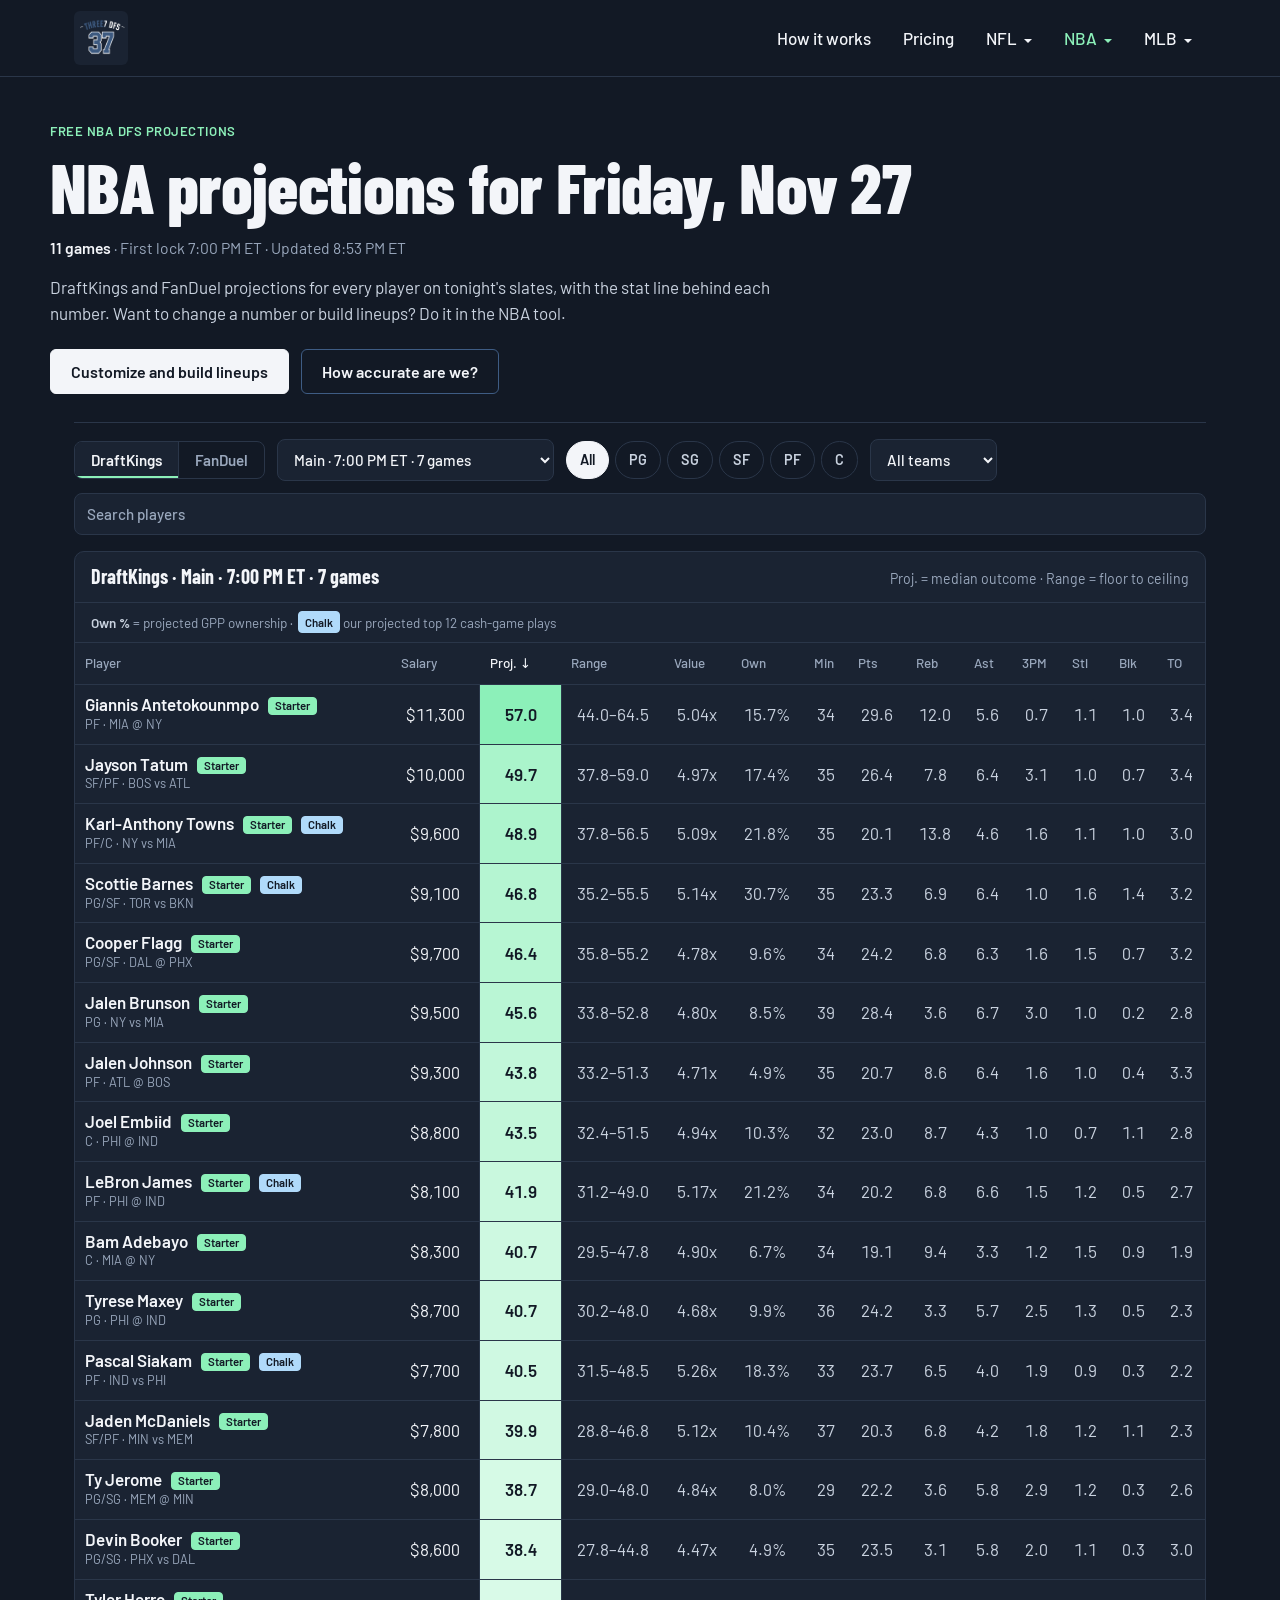
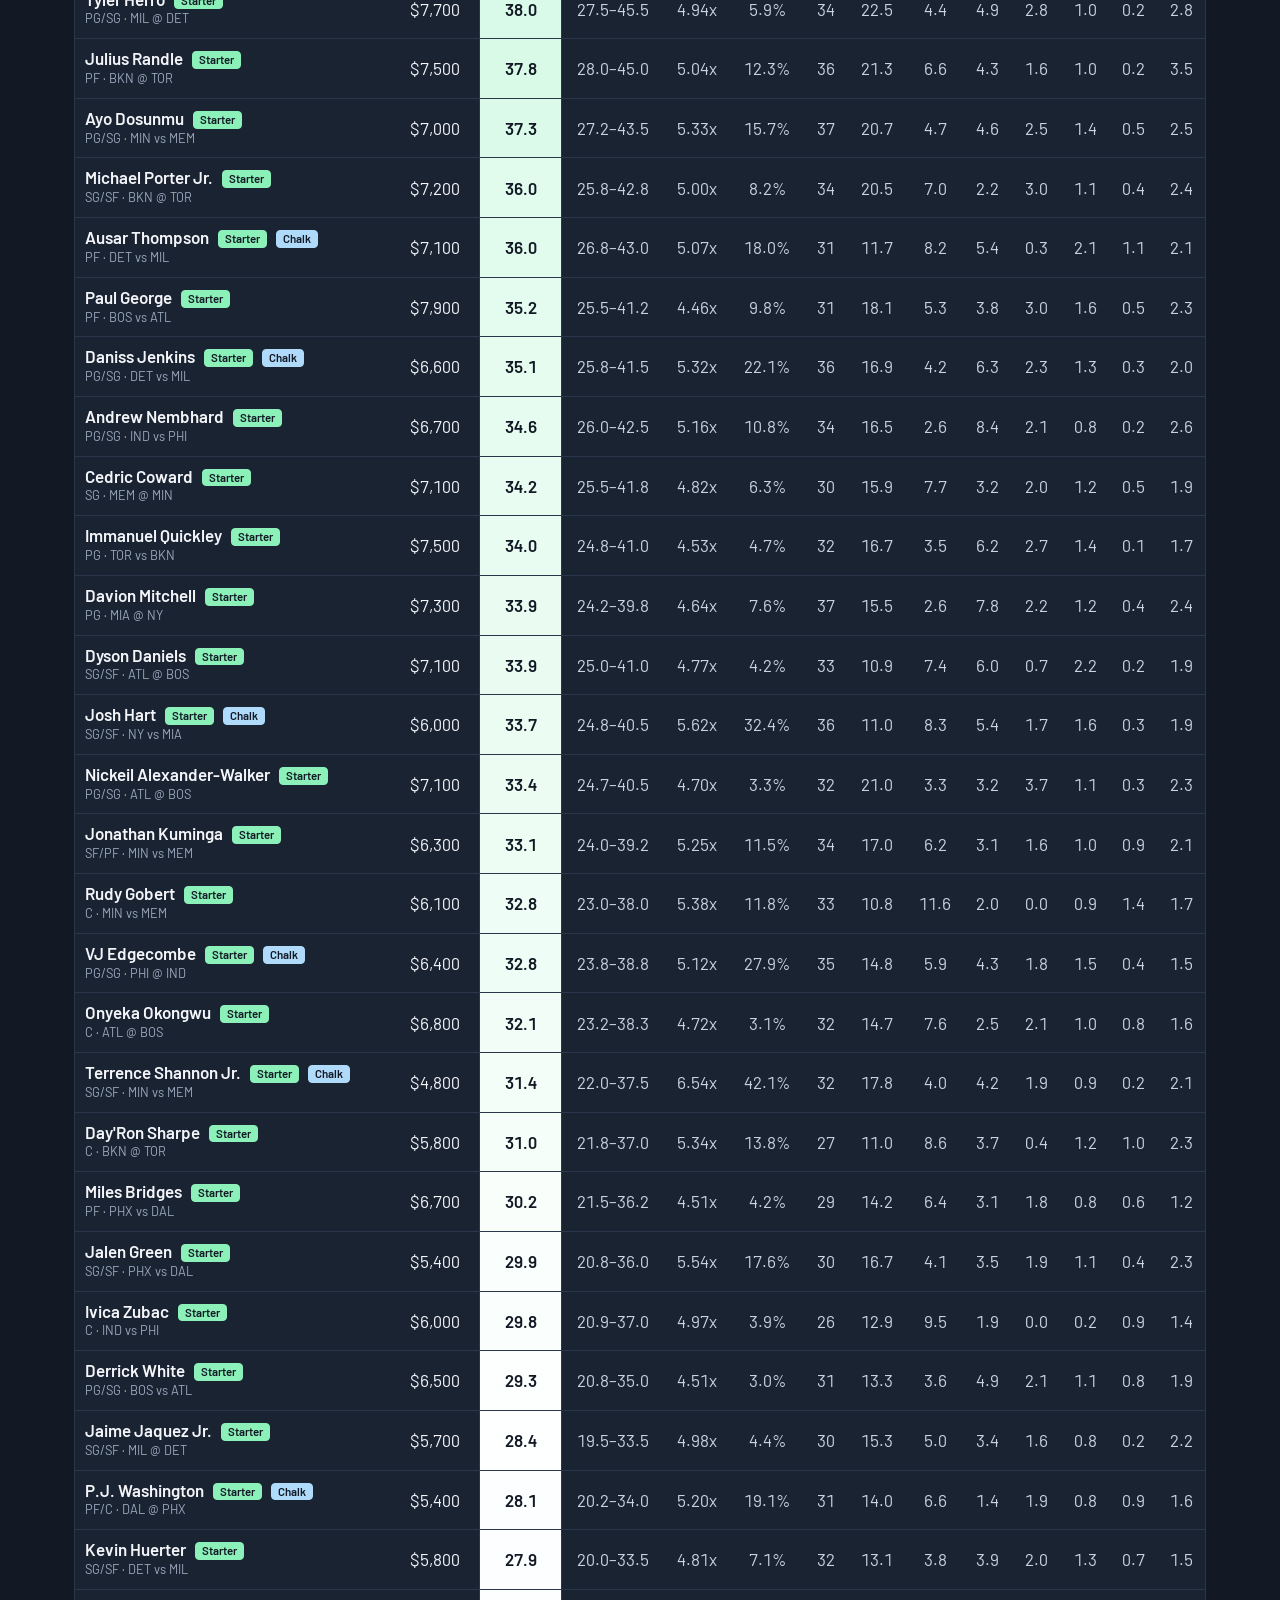
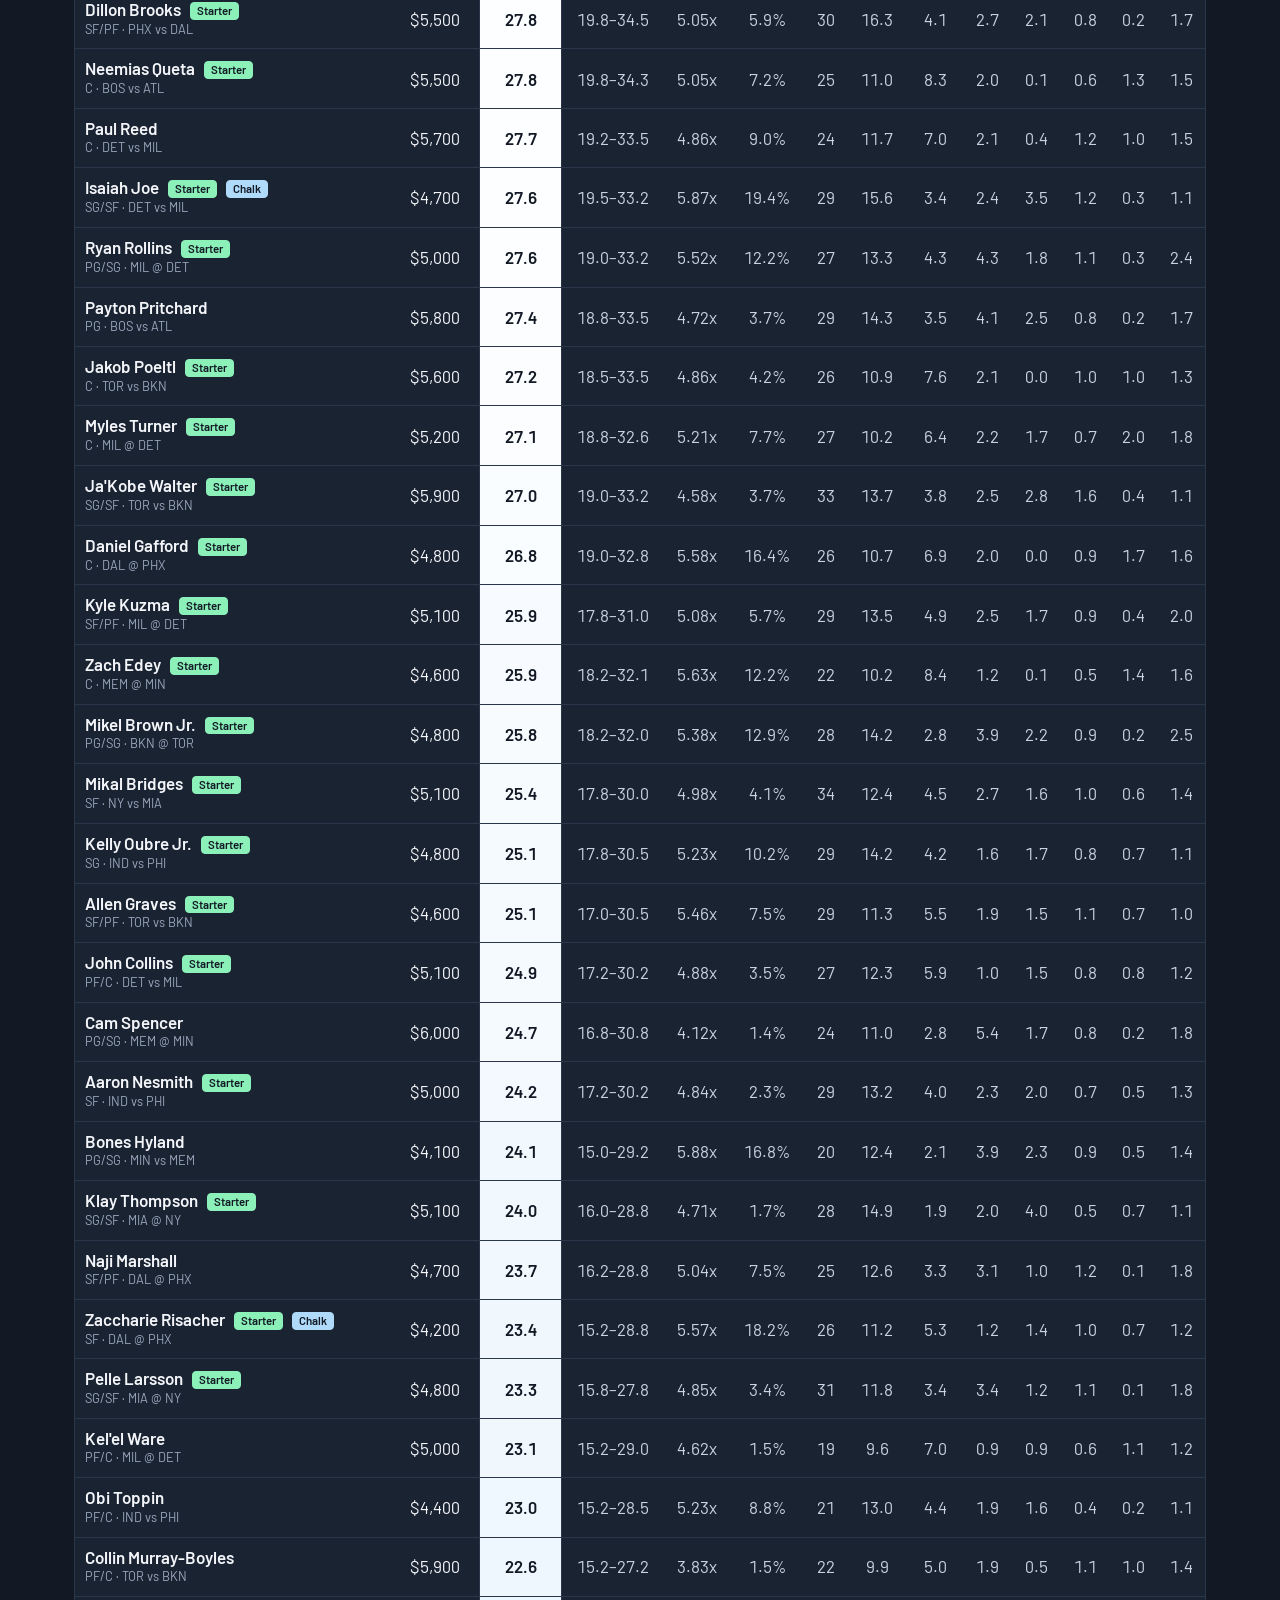
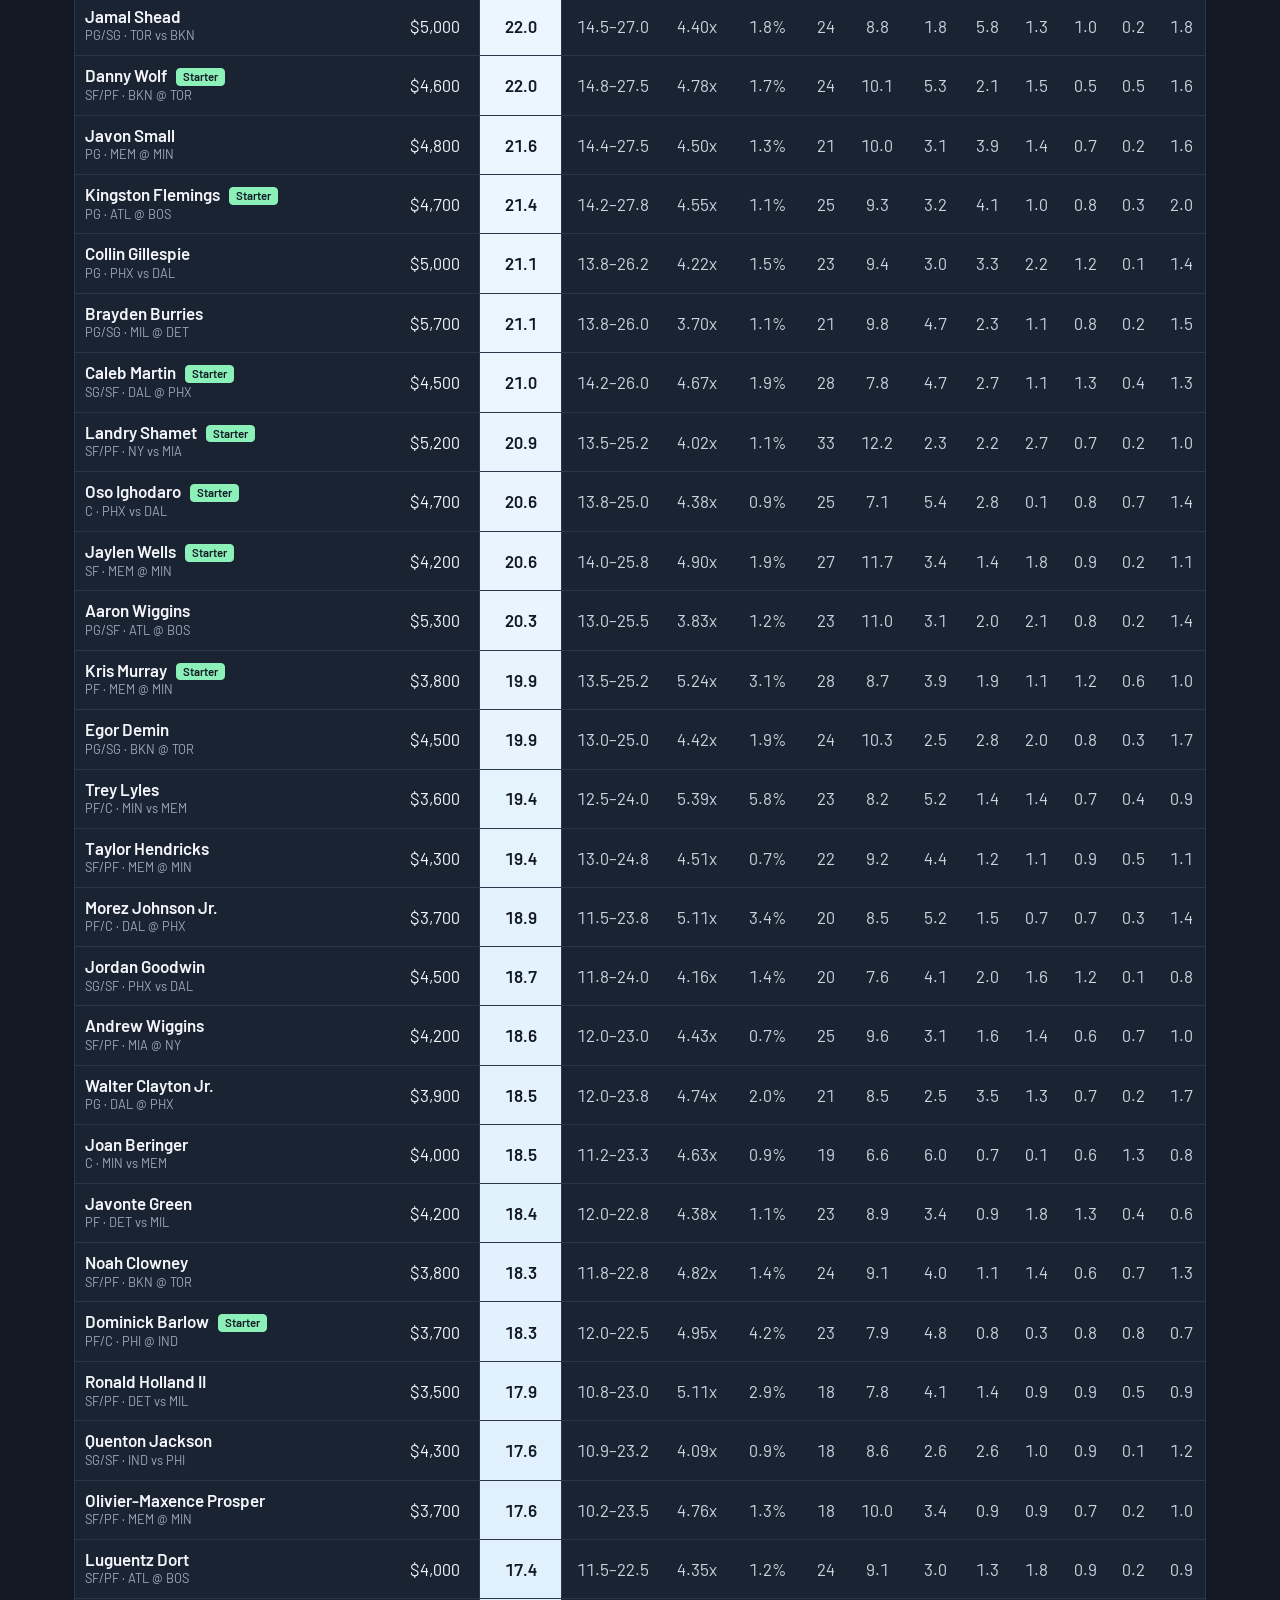
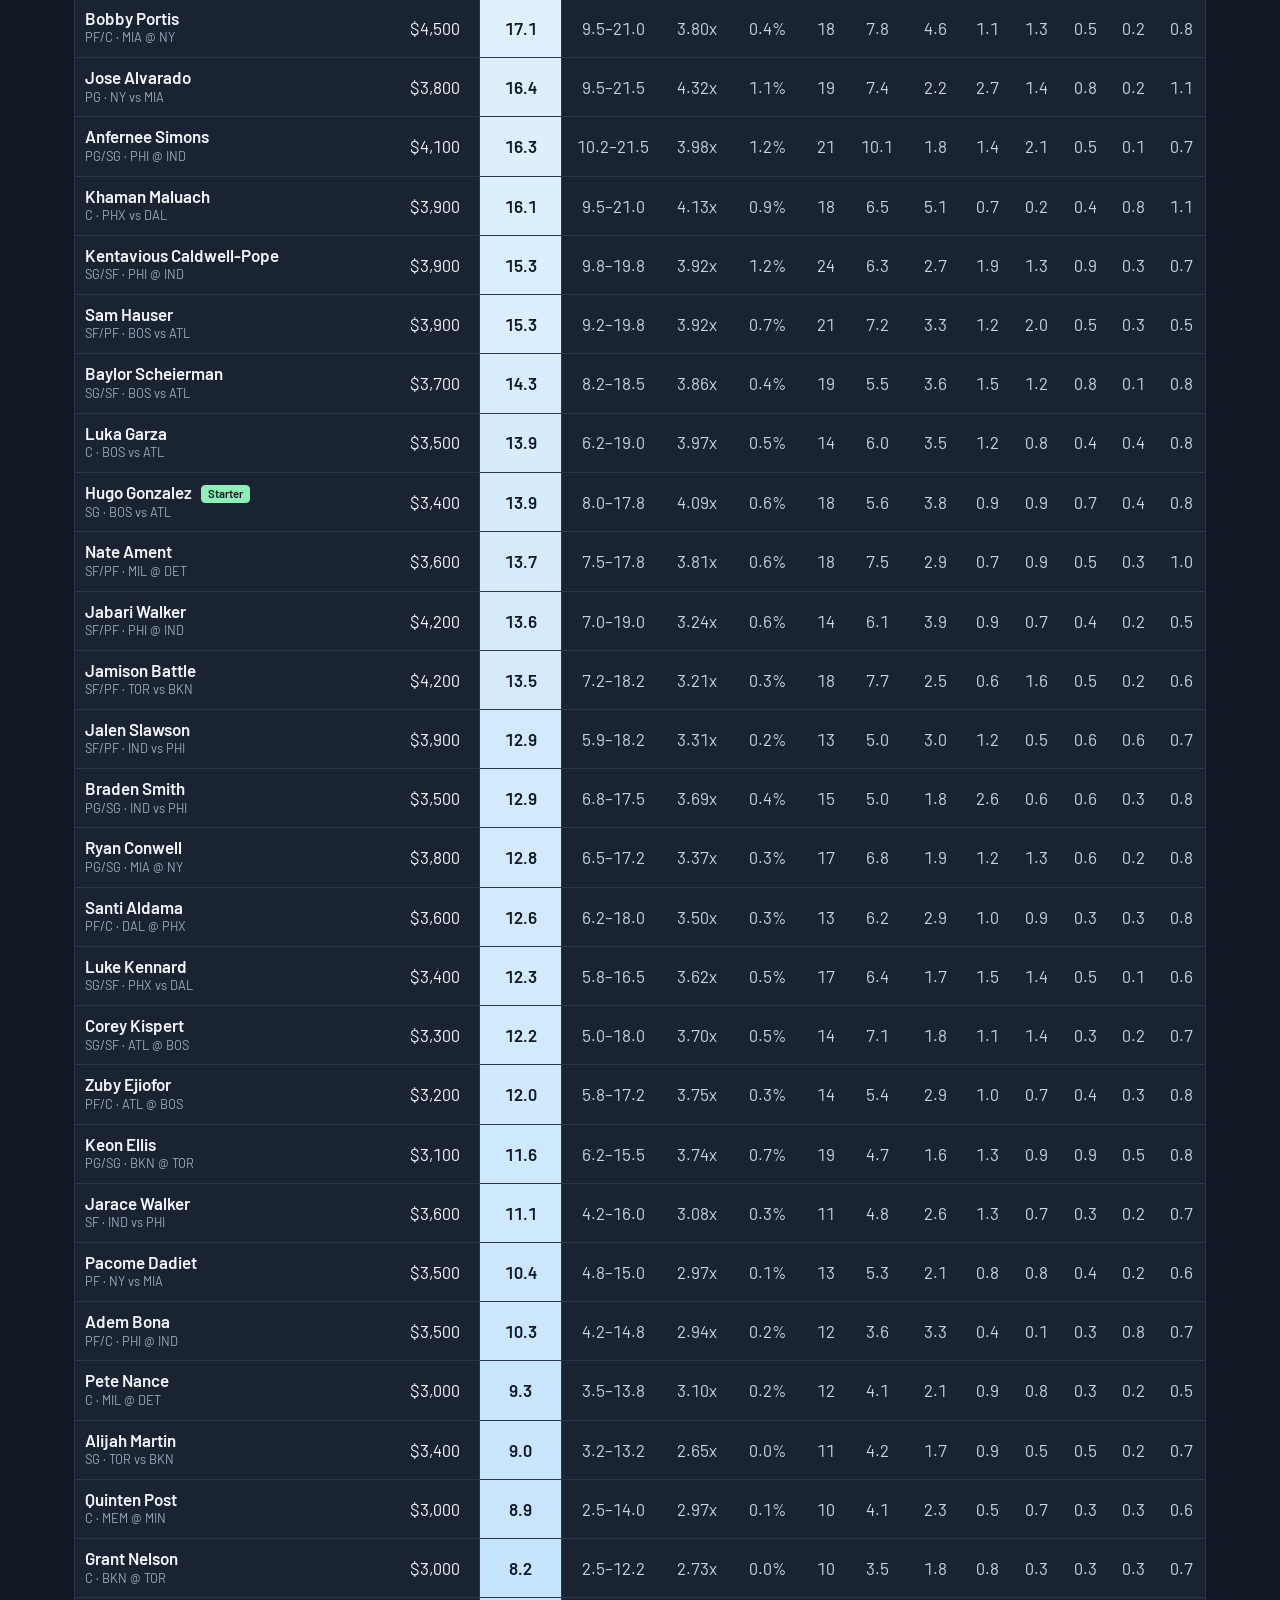
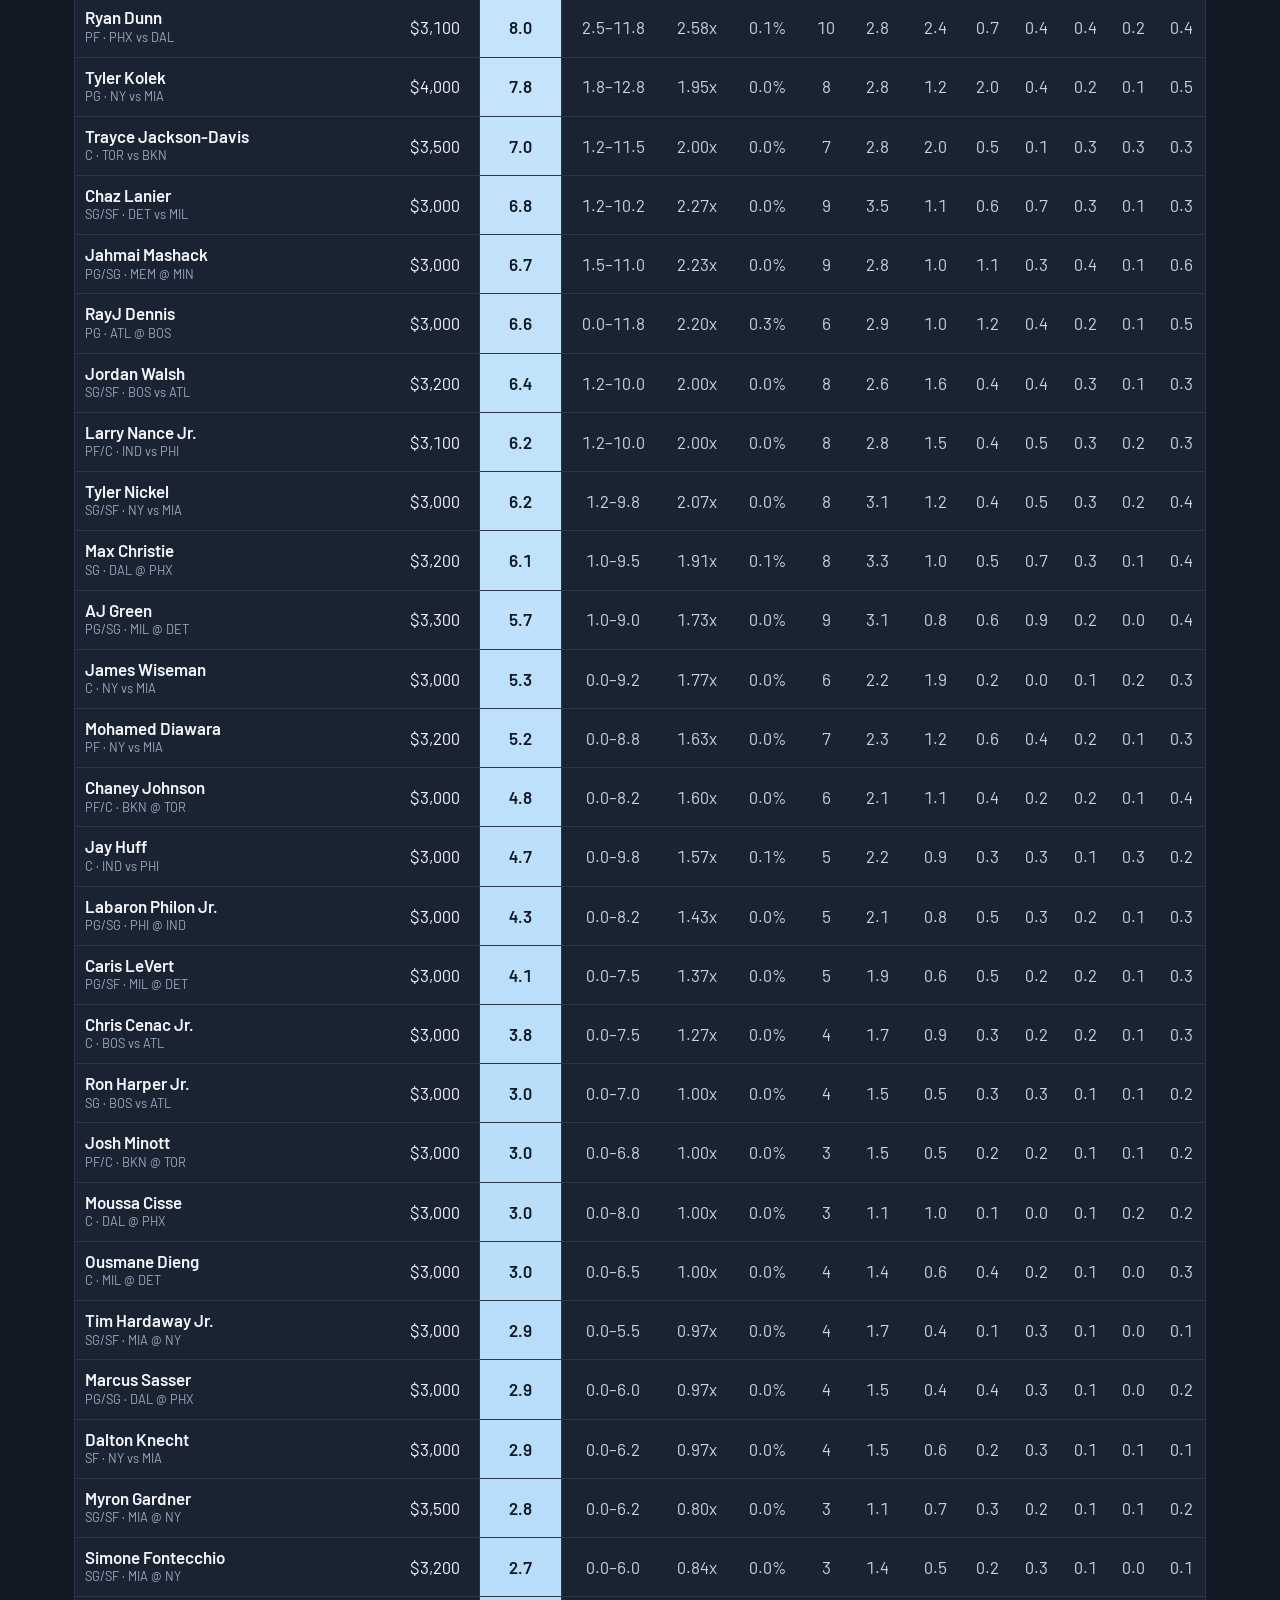
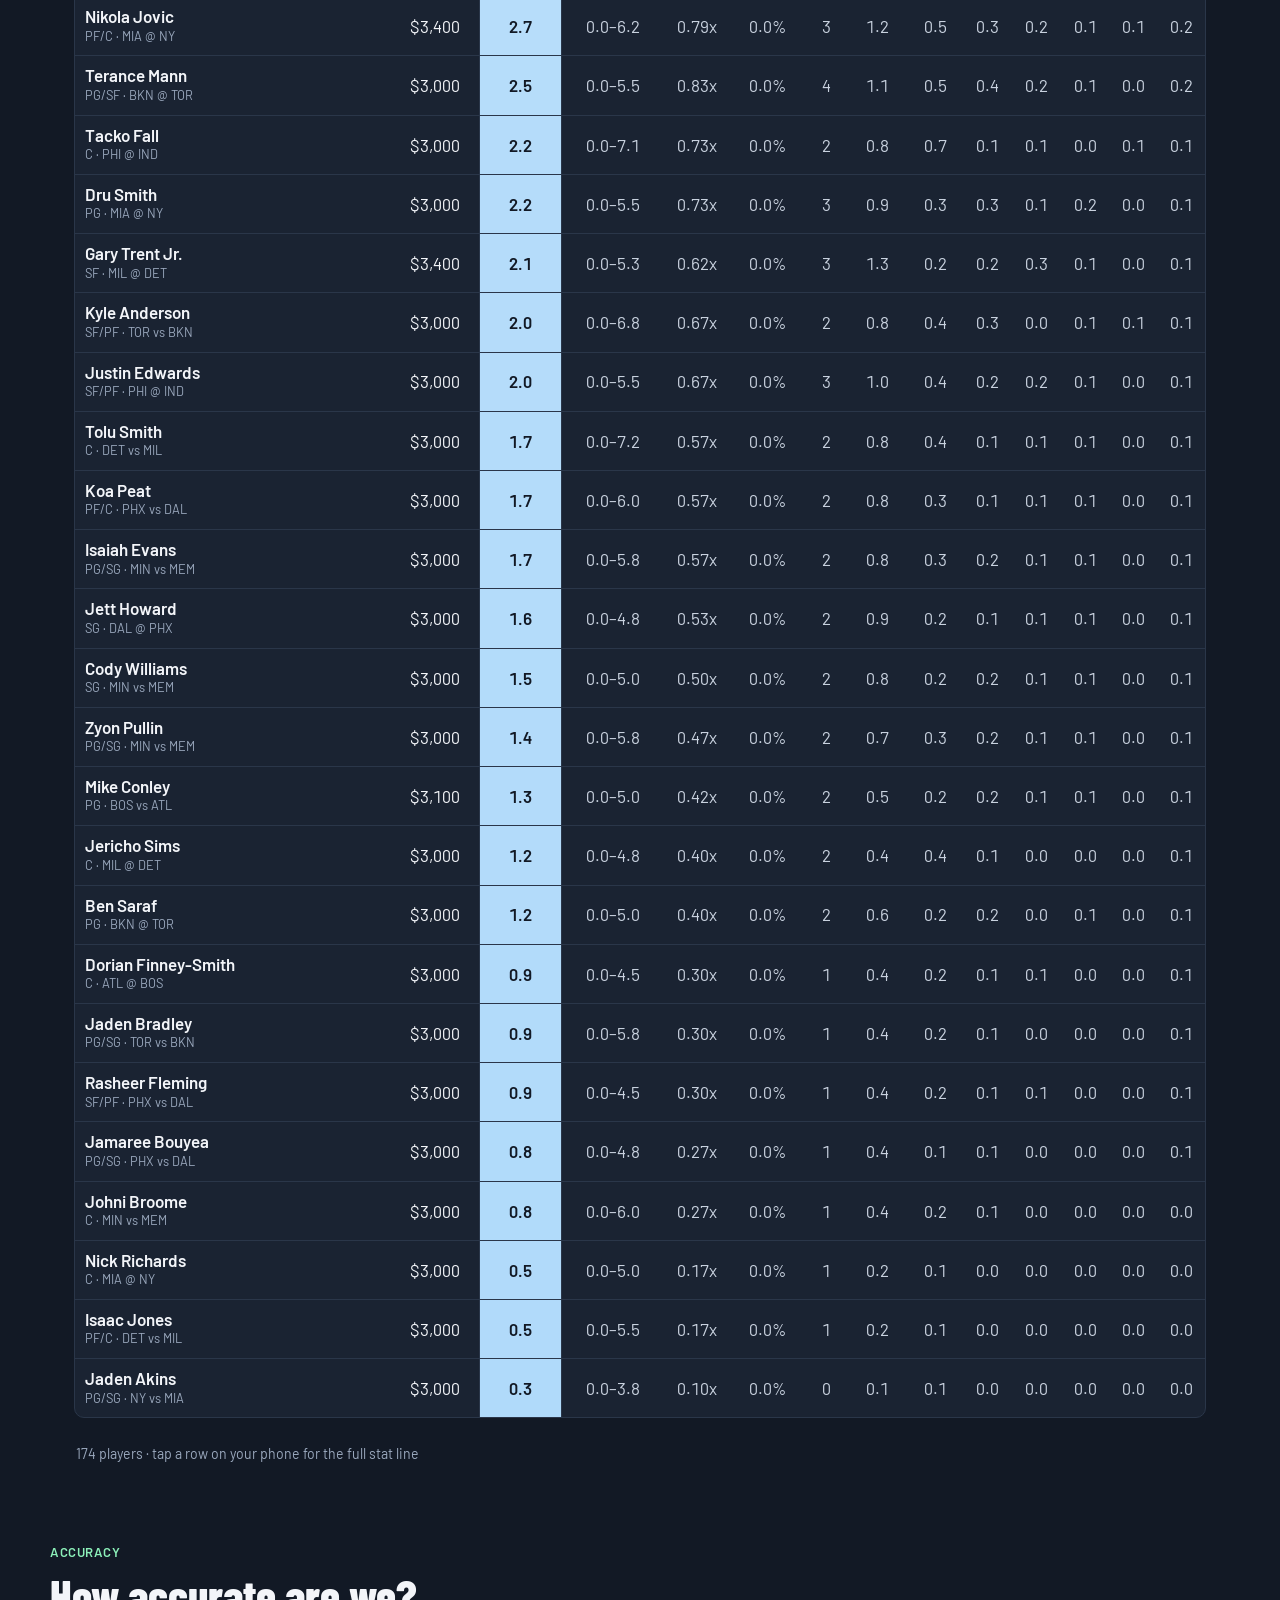
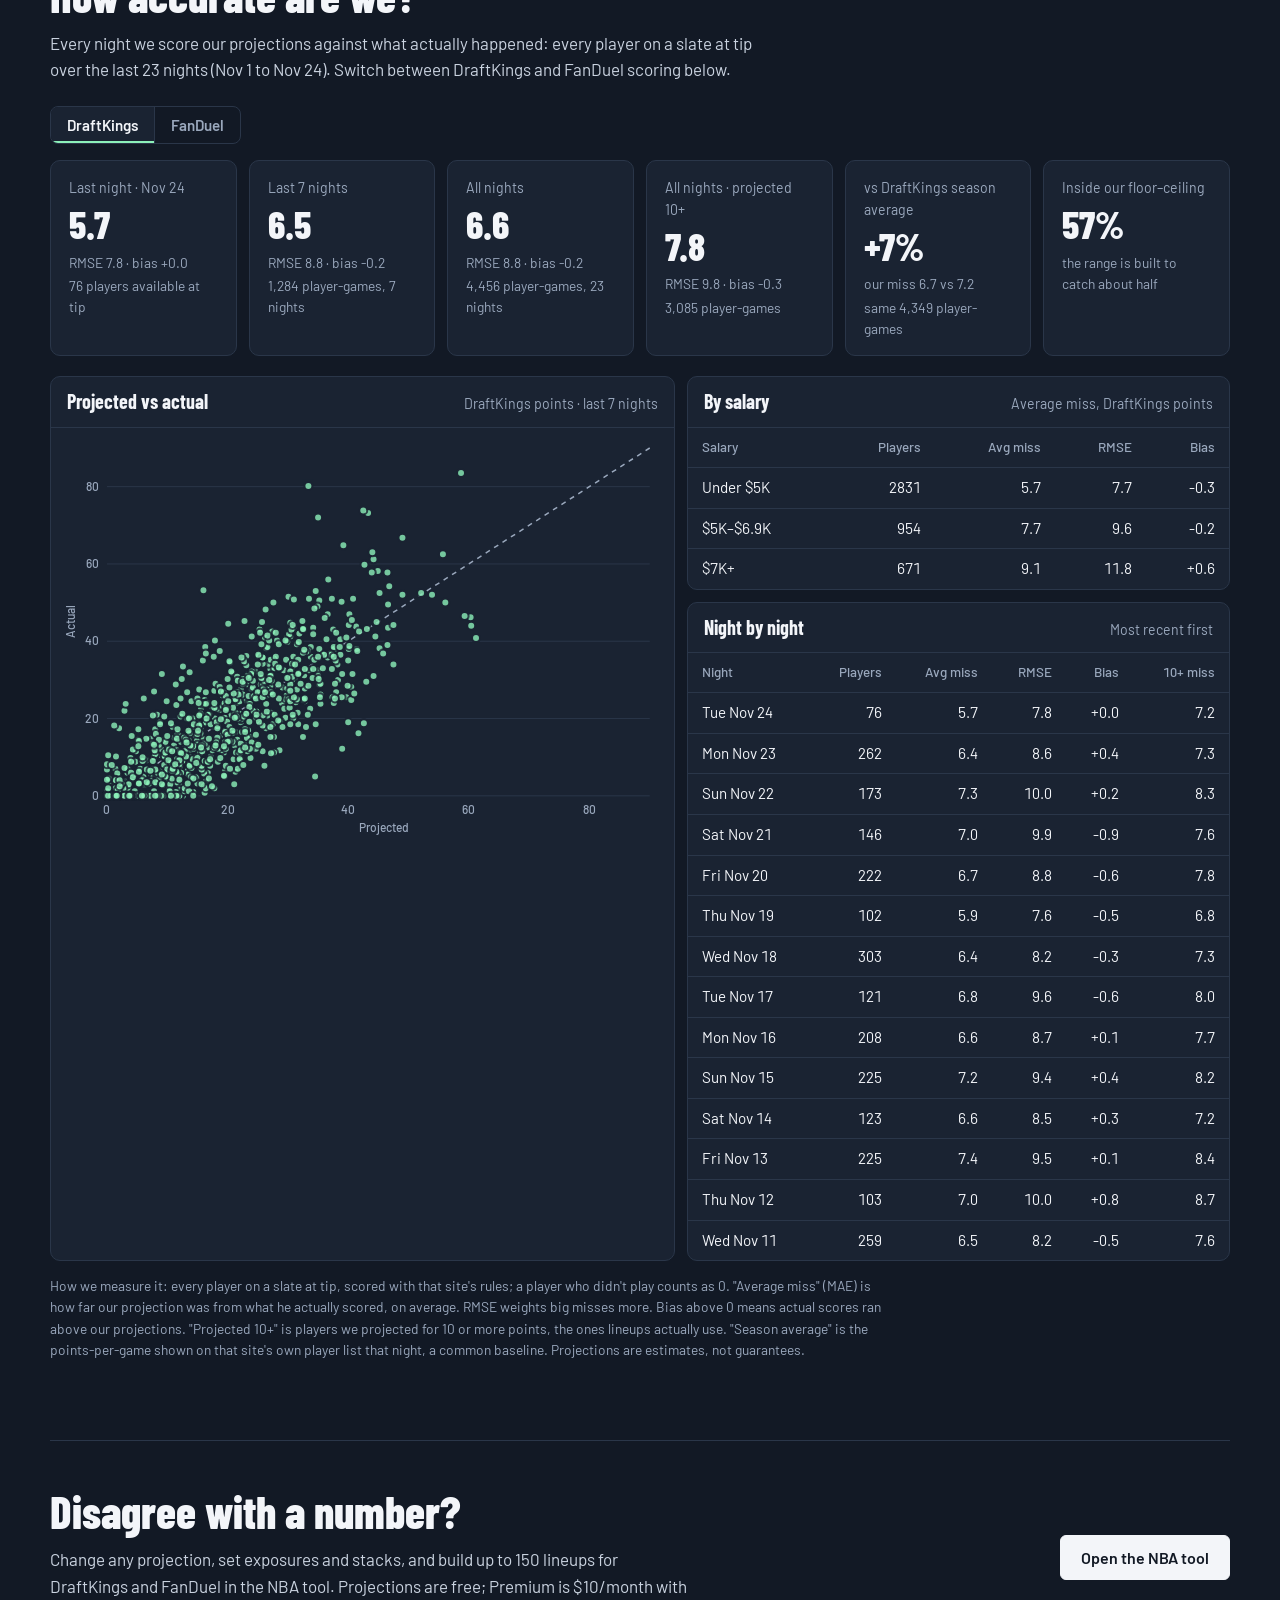
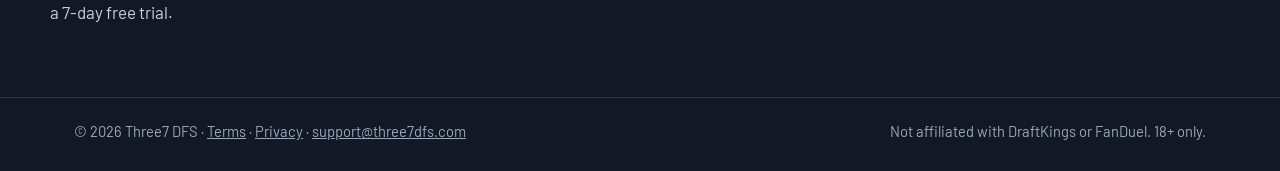
==== nba/index.html @ b8f92022 "Update NBA projections page" ====
<!doctype html>
<html lang="en">
<head>
<meta charset="utf-8">
<meta name="viewport" content="width=device-width, initial-scale=1">
<title>NBA DFS Projections for Friday Nov 27 | DraftKings &amp; FanDuel | Three7 DFS</title>
<meta name="description" content="Free NBA DFS projections for Friday, Nov 27: DraftKings and FanDuel fantasy points, salaries, value and full stat lines for every player, plus our tracked accuracy.">
<link rel="canonical" href="https://three7dfs.com/nba/">
<meta property="og:type" content="website">
<meta property="og:url" content="https://three7dfs.com/nba/">
<meta property="og:title" content="NBA DFS Projections for Friday Nov 27 | DraftKings &amp; FanDuel | Three7 DFS">
<meta property="og:description" content="Free NBA DFS projections for Friday, Nov 27: DraftKings and FanDuel fantasy points, salaries, value and full stat lines for every player, plus our tracked accuracy.">
<meta property="og:image" content="https://three7dfs.com/logo.png">
<meta name="twitter:card" content="summary">
<link rel="icon" href="/favicon.png">
<style>
@font-face { font-family: "Barlow"; font-weight: 400; font-display: swap; src: url("/barlow-latin-400-normal.woff2") format("woff2"); }
@font-face { font-family: "Barlow"; font-weight: 500; font-display: swap; src: url("/barlow-latin-500-normal.woff2") format("woff2"); }
@font-face { font-family: "Barlow"; font-weight: 600; font-display: swap; src: url("/barlow-latin-600-normal.woff2") format("woff2"); }
@font-face { font-family: "Barlow Condensed"; font-weight: 700; font-display: swap; src: url("/barlow-condensed-latin-700-normal.woff2") format("woff2"); }
@font-face { font-family: "Barlow Condensed"; font-weight: 800; font-display: swap; src: url("/barlow-condensed-latin-800-normal.woff2") format("woff2"); }

/* Same palette as the site (styles.scss) */
:root {
  --field: #121925; --navy: #1A2332; --steel: #3E5C84; --line: #2A3649;
  --chalk: #F3F5F9; --soft: #C9D2DF; --muted: #9AA8BD; --sky: #B0DAFA; --mint: #8CF0B9;
  --warn: #F5C46B; --out: #F28B82;
  --wrap: 1180px;
}
* { box-sizing: border-box; }
html { -webkit-text-size-adjust: 100%; }
body {
  margin: 0; background: var(--field); color: var(--chalk);
  font-family: "Barlow", system-ui, -apple-system, "Segoe UI", sans-serif;
  font-size: 17px; line-height: 1.55;
}
a { color: var(--sky); }
a:focus-visible, button:focus-visible, select:focus-visible, input:focus-visible, th button:focus-visible {
  outline: 2px solid var(--mint); outline-offset: 2px;
}
h1, h2, h3 { font-family: "Barlow Condensed", "Barlow", sans-serif; font-weight: 800; line-height: 1; margin: 0; }
.wrap { max-width: var(--wrap); margin: 0 auto; padding: 0 24px; }
.num { font-variant-numeric: tabular-nums; }
.sr { position: absolute; width: 1px; height: 1px; overflow: hidden; clip: rect(0 0 0 0); white-space: nowrap; }

/* ---------- Navbar ---------- */
.nav { border-bottom: 1px solid var(--line); }
.nav .wrap { display: flex; align-items: center; justify-content: space-between; min-height: 76px; gap: 16px; }
.nav-logo img { display: block; max-height: 54px; border-radius: 6px; }
.nav-links { display: flex; gap: 4px; list-style: none; margin: 0; padding: 0; }
.nav-links a { display: block; padding: 8px 14px; color: var(--chalk); text-decoration: none; font-weight: 500; }
.nav-links a:hover, .nav-links a[aria-current="page"] { color: var(--mint); }
.nav-menu { display: none; }
/* by-sport dropdowns */
.dd { position: relative; }
.dd summary { list-style: none; cursor: pointer; padding: 8px 14px; font-weight: 500; color: var(--chalk); }
.dd summary::-webkit-details-marker { display: none; }
.dd summary::after { content: ""; display: inline-block; margin-left: 7px; border: 4px solid transparent; border-top-color: currentColor; transform: translateY(2px); }
.dd summary:hover, .dd summary.on, .dd[open] summary { color: var(--mint); }
.dd ul { position: absolute; right: 0; top: 100%; list-style: none; margin: 6px 0 0; padding: 6px; min-width: 190px; background: var(--navy); border: 1px solid var(--line); border-radius: 8px; z-index: 6; }
.dd ul a { display: block; padding: 8px 12px; border-radius: 6px; }
.dd ul a:hover { background: var(--field); }
.nav-menu .grp { color: var(--muted); font-size: .78rem; font-weight: 600; letter-spacing: .05em; text-transform: uppercase; padding: 10px 14px 2px; }
.nav-menu summary { list-style: none; cursor: pointer; padding: 8px 12px; border: 1px solid var(--line); border-radius: 6px; font-weight: 500; }
.nav-menu summary::-webkit-details-marker { display: none; }

/* ---------- Page head ---------- */
.head { padding: 44px 0 28px; }
.eyebrow { color: var(--mint); font-weight: 600; letter-spacing: .04em; text-transform: uppercase; font-size: .82rem; margin: 0 0 10px; }
.head h1 { font-size: clamp(2.6rem, 6vw, 4.4rem); letter-spacing: -.01em; }
.head-meta { color: var(--muted); margin: 14px 0 0; font-size: .98rem; }
.head-meta strong { color: var(--chalk); font-weight: 600; }
.head-lede { color: var(--soft); max-width: 46rem; margin: 14px 0 22px; }
.actions { display: flex; flex-wrap: wrap; gap: 12px; }
.btn { display: inline-block; font: 600 1rem "Barlow", sans-serif; padding: 12px 20px; border-radius: 6px; text-decoration: none; cursor: pointer; }
.btn-solid { background: var(--chalk); color: var(--field); border: 1px solid var(--chalk); }
.btn-solid:hover { background: var(--mint); border-color: var(--mint); }
.btn-line { background: transparent; color: var(--chalk); border: 1px solid var(--steel); }
.btn-line:hover { border-color: var(--chalk); }

/* ---------- Toolbar ---------- */
.tools { display: flex; flex-wrap: wrap; gap: 12px; align-items: center; padding: 16px 0; border-top: 1px solid var(--line); }
.seg { display: inline-flex; border: 1px solid var(--line); border-radius: 8px; overflow: hidden; }
.seg button { font: 600 .95rem "Barlow", sans-serif; color: var(--muted); background: transparent; border: 0; padding: 9px 16px; cursor: pointer; }
.seg button + button { border-left: 1px solid var(--line); }
.seg button[aria-pressed="true"] { background: var(--navy); color: var(--chalk); box-shadow: inset 0 -2px 0 var(--mint); }
.ctl { font: 500 .95rem "Barlow", sans-serif; color: var(--chalk); background: var(--navy); border: 1px solid var(--line); border-radius: 8px; padding: 9px 12px; min-height: 42px; }
select.ctl { padding-right: 30px; max-width: 100%; }
.search { flex: 1 1 200px; min-width: 160px; }
.search::placeholder { color: var(--muted); }
.pos { display: inline-flex; flex-wrap: wrap; gap: 6px; }
.pos button { font: 600 .9rem "Barlow", sans-serif; color: var(--soft); background: transparent; border: 1px solid var(--line); border-radius: 999px; padding: 7px 13px; cursor: pointer; min-height: 38px; }
.pos button[aria-pressed="true"] { color: var(--field); background: var(--chalk); border-color: var(--chalk); }

/* ---------- Table ---------- */
.card { background: var(--navy); border: 1px solid var(--line); border-radius: 10px; overflow: hidden; }
.card-bar { display: flex; justify-content: space-between; align-items: baseline; gap: 12px; padding: 12px 16px; border-bottom: 1px solid var(--line); }
.card-title { font: 700 1.25rem "Barlow Condensed", sans-serif; }
.card-note { color: var(--muted); font-size: .88rem; }
.scroll { overflow-x: auto; }
table.proj { width: 100%; border-collapse: collapse; font-variant-numeric: tabular-nums; }
table.proj th { font-weight: 500; font-size: .84rem; color: var(--muted); padding: 0; border-bottom: 1px solid var(--line); text-align: center; white-space: nowrap; position: sticky; top: 0; background: var(--navy); z-index: 1; }
table.proj th button { all: unset; display: block; padding: 10px 10px; cursor: pointer; }
table.proj th button:hover { color: var(--chalk); }
table.proj th[aria-sort] button { color: var(--chalk); }
table.proj th[aria-sort="descending"] button::after { content: " \2193"; }
table.proj th[aria-sort="ascending"] button::after { content: " \2191"; }
table.proj td { text-align: center; padding: 9px 10px; border-bottom: 1px solid var(--line); vertical-align: middle; white-space: nowrap; }
table.proj tbody tr:last-child td { border-bottom: 0; }
table.proj .l { text-align: left; }
table.proj th.l button { text-align: left; }
.pn { display: block; font-weight: 600; line-height: 1.2; }
.pm { display: block; font-size: .8rem; color: var(--muted); }
.badge { display: inline-block; font-size: .72rem; font-weight: 600; padding: 1px 6px; border-radius: 4px; margin-left: 6px; vertical-align: 1px; }
.b-out { color: var(--field); background: var(--out); }
.b-q { color: var(--field); background: var(--warn); }
.b-st { color: var(--soft); border: 1px solid var(--line); }
.b-st.cf { color: var(--field); background: var(--mint); border-color: var(--mint); }
/* [OWNERSHIP] projected GPP ownership column + cash-game tier tags (DraftKings Classic only) */
.b-chalk { color: var(--field); background: var(--sky); border: 1px solid var(--sky); }
td.own { color: var(--soft); font-variant-numeric: tabular-nums; }
table.proj.no-own .ownc { display: none; }
.own-note { color: var(--muted); }
.own-legend { margin: 0; padding: 8px 16px; border-bottom: 1px solid var(--line); color: var(--muted); font-size: .84rem; line-height: 1.6; }
.own-legend b { color: var(--soft); font-weight: 600; }
.own-legend .badge { margin-left: 2px; }
@media (max-width: 560px) {
  table.proj:not(.pool):not(.no-own) td, table.proj:not(.pool):not(.no-own) th button { padding-left: 4px; padding-right: 4px; }
  table.proj:not(.pool):not(.no-own) td.pj { min-width: 3.3rem; }
  table.proj:not(.pool):not(.no-own) td.l { min-width: 6.6rem; white-space: normal; }
  table.proj:not(.pool):not(.no-own) .pn { font-size: .95rem; }
}
@media (max-width: 380px) {           /* small phones: Own takes Value's spot (Value is in the tap-to-open line) */
  table.proj:not(.pool):not(.no-own) td.vl, table.proj:not(.pool):not(.no-own) th[data-k="v"] { display: none; }
  table.proj:not(.pool):not(.no-own) td.l { min-width: 0; }
  table.proj:not(.pool):not(.no-own) td { font-size: .92rem; }
}
td.pj { font-weight: 600; color: var(--field); border-left: 1px solid var(--line); border-right: 1px solid var(--line); min-width: 4.6rem; }
td.rg { color: var(--soft); }
td.vl { color: var(--soft); }
td.st { color: var(--soft); }
.pline { display: none; }
.empty { padding: 28px 16px; text-align: center; color: var(--muted); }
.count { color: var(--muted); font-size: .88rem; padding: 10px 2px 0; }

/* ---------- Accuracy ---------- */
.acc { padding: 64px 0 24px; }
.acc h2, .cta h2 { font-size: clamp(2rem, 4.5vw, 2.8rem); margin-bottom: 12px; }
.acc-lede { color: var(--soft); max-width: 46rem; margin: 0 0 24px; }
.tiles { display: grid; grid-template-columns: repeat(auto-fit, minmax(175px, 1fr)); gap: 12px; margin-bottom: 20px; }
.acc-seg { margin: 0 0 16px; }
.acc-site[hidden], .acc-seg[hidden] { display: none; }
.tile-s + .tile-s { margin-top: 2px; }
.mini td.l { white-space: nowrap; }
.tile { background: var(--navy); border: 1px solid var(--line); border-radius: 10px; padding: 16px 18px; }
.tile-k { color: var(--muted); font-size: .88rem; margin: 0 0 6px; }
.tile-v { font: 800 2.4rem "Barlow Condensed", sans-serif; line-height: 1; margin: 0; }
.tile-s { color: var(--muted); font-size: .86rem; margin: 8px 0 0; }
.acc-grid { display: grid; grid-template-columns: minmax(0, 1.15fr) minmax(0, 1fr); gap: 12px; }
.stack { display: flex; flex-direction: column; gap: 12px; min-width: 0; }
.chart { position: relative; padding: 8px 12px 12px; }
.chart svg { display: block; width: 100%; height: auto; overflow: visible; }
.chart .ax text { fill: var(--muted); font: 500 12px "Barlow", sans-serif; }
.chart .grid line { stroke: var(--line); stroke-width: 1; }
.chart .diag { stroke: var(--muted); stroke-width: 1.5; stroke-dasharray: 5 5; }
.chart .dot { fill: var(--mint); stroke: var(--navy); stroke-width: 2; opacity: .8; }
.chart .dot.on { opacity: 1; stroke: var(--chalk); }
.tip { position: absolute; pointer-events: none; background: var(--field); border: 1px solid var(--line); border-radius: 6px; padding: 7px 10px; font-size: .85rem; white-space: nowrap; display: none; z-index: 2; }
.tip strong { display: block; font-weight: 600; }
.tip span { color: var(--muted); }
table.mini { width: 100%; border-collapse: collapse; font-variant-numeric: tabular-nums; font-size: .95rem; }
table.mini th { color: var(--muted); font-weight: 500; font-size: .84rem; text-align: right; padding: 9px 14px; border-bottom: 1px solid var(--line); }
table.mini td { text-align: right; padding: 8px 14px; border-bottom: 1px solid var(--line); }
table.mini tr:last-child td { border-bottom: 0; }
table.mini .l { text-align: left; }
.better { color: var(--mint); }
.fine { color: var(--muted); font-size: .86rem; margin: 14px 0 0; max-width: 52rem; }

/* ---------- CTA + footer ---------- */
.cta { padding: 56px 0 72px; }
.cta-box { border-top: 1px solid var(--line); padding-top: 48px; display: flex; flex-wrap: wrap; gap: 24px; align-items: center; justify-content: space-between; }
.cta p { color: var(--soft); margin: 0; max-width: 40rem; }
footer { border-top: 1px solid var(--line); color: var(--muted); font-size: .92rem; }
footer .wrap { display: flex; flex-wrap: wrap; justify-content: space-between; gap: 8px 24px; padding-top: 22px; padding-bottom: 28px; }
footer a { color: var(--muted); }

/* ---------- Phones ---------- */
@media (max-width: 900px) {
  .tiles { grid-template-columns: repeat(2, minmax(0, 1fr)); }
  .acc-grid { grid-template-columns: minmax(0, 1fr); }
}
@media (max-width: 760px) {
  body { font-size: 16px; }
  .wrap { padding: 0 16px; }
  .nav-links { display: none; }
  .nav-menu { display: block; position: relative; }
  .nav-menu .nav-links { display: block; position: absolute; right: 0; top: 46px; background: var(--navy); border: 1px solid var(--line); border-radius: 8px; padding: 6px; min-width: 220px; z-index: 5; }
  .head { padding: 28px 0 20px; }
  .tools { gap: 10px; }
  .tools .seg, .tools select.ctl, .tools .search { flex: 1 1 100%; }
  .seg button { flex: 1; }
  table.proj .wide { display: none; }
  table.proj td, table.proj th button { padding-left: 8px; padding-right: 8px; }
  tr.row { cursor: pointer; }
  table.proj td.l { white-space: normal; min-width: 9.5rem; }
  .b-st { padding: 1px 4px; }
  tr.row.open .pline { display: block; color: var(--soft); font-size: .82rem; margin-top: 4px; white-space: normal; }
  .tile-v { font-size: 2rem; }
}
@media (prefers-reduced-motion: no-preference) { .btn, .seg button, .pos button { transition: background-color .15s, border-color .15s, color .15s; } }
/* ---------- [PHONE] roomier layout on phones ---------- */
@media (max-width: 760px) {
  .head { padding-left: 16px; padding-right: 16px; }              /* the title area had no side margin on phones */
  .t7free { width: calc(100% - 32px); }
  .head h1 { font-size: clamp(2.1rem, 9vw, 2.6rem); line-height: 1.05; }
  .head-lede { font-size: .98rem; margin-bottom: 16px; }
  /* position chips: one row you can swipe instead of two crowded rows */
  .tools .pos { flex-wrap: nowrap; overflow-x: auto; max-width: 100%; flex: 1 1 100%; -webkit-overflow-scrolling: touch; scrollbar-width: none; padding-bottom: 2px; }
  .tools .pos::-webkit-scrollbar { display: none; }
  .tools .pos button { flex: 0 0 auto; min-height: 36px; padding: 6px 13px; }
  /* card titles: the note goes under the title instead of squeezing beside it */
  .card:not(.lu) > .card-bar { flex-direction: column; align-items: flex-start; gap: 2px; }
}
@media (max-width: 560px) {
  /* tool buttons: compact, two short rows */
  .tools #stats, .tools #reset { flex: 1 1 calc(50% - 5px); padding: 8px 6px; font-size: .9rem; }
  .tool-more { display: grid !important; grid-template-columns: repeat(3, minmax(0, 1fr)); gap: 8px; }
  .tool-more .btn { padding: 8px 4px; font-size: .84rem; line-height: 1.15; white-space: normal; min-height: 40px; }
  /* player pool: each player is a small card - name and details on top, controls in one row under it */
  table.pool, table.pool thead, table.pool tbody { display: block; }
  table.pool thead { position: sticky; top: 0; z-index: 2; background: var(--navy); }
  table.pool thead tr, table.pool tr[data-k] {
    display: grid; grid-template-columns: 34px 34px minmax(0, 1fr) 3.4rem 3.4rem 3.9rem; column-gap: 6px; align-items: center; padding: 0 10px; }
  table.pool thead th { position: static; border-bottom: 0; background: transparent; }
  table.pool thead { border-bottom: 1px solid var(--line); }
  table.pool thead th button { padding: 9px 0 !important; text-align: center; font-size: .78rem; }
  table.pool thead th.l button { text-align: left; }
  table.pool tr[data-k] { padding-top: 10px; padding-bottom: 10px; border-bottom: 1px solid var(--line); row-gap: 8px; }
  table.pool tr[data-k] td { padding: 0 !important; border-bottom: 0; }
  table.pool tr[data-k] td.l { grid-column: 1 / -1; grid-row: 1; white-space: normal; }
  table.pool tr[data-k] td:nth-child(1) { grid-column: 1; grid-row: 2; }
  table.pool tr[data-k] td:nth-child(2) { grid-column: 2; grid-row: 2; }
  table.pool tr[data-k] td:nth-child(5) { grid-column: 4; grid-row: 2; }
  table.pool tr[data-k] td:nth-child(7) { grid-column: 5; grid-row: 2; }
  table.pool tr[data-k] td:nth-child(8) { grid-column: 6; grid-row: 2; }
  table.pool .pn { font-size: .98rem; overflow-wrap: normal; }
  table.pool .pm { font-size: .84rem; }
  table.pool input.ctl { width: 100%; box-sizing: border-box; padding: 7px 3px; }
  table.pool select.bsel { width: 100%; box-sizing: border-box; }
  .tg { width: 34px; height: 36px; }
  body.stats-on table.pool tr.srow { display: block; border-bottom: 1px solid var(--line); }
  body.stats-on table.pool tr.srow td { display: block; padding: 0 10px 10px !important; }
  body.stats-on table.pool tr[data-k] { border-bottom: 0; padding-bottom: 6px; }
  /* [OWNERSHIP] Own % sits in the empty spot of the control row; its header takes the Player header's place */
  body.has-own table.pool thead th.l { display: none; }
  body.has-own table.pool thead th.ownc { grid-column: 3; grid-row: 1; }
  body.has-own table.pool thead th.ownc button { text-align: left !important; }
  body.has-own table.pool tr[data-k] td.ownc { grid-column: 3; grid-row: 2; text-align: left; font-size: .86rem; padding-left: 2px !important; }
  /* projections pages: narrower name column so Value fits */
  table.proj:not(.pool) td.l { min-width: 7.6rem; }
  table.proj:not(.pool) td, table.proj:not(.pool) th button { padding-left: 6px; padding-right: 6px; }
}
@media (max-width: 380px) {           /* small phones (iPhone SE / mini) */
  table.pool thead tr, table.pool tr[data-k] { grid-template-columns: 30px 30px minmax(0, 1fr) 3.1rem 3.1rem 3.6rem; column-gap: 5px; padding-left: 8px; padding-right: 8px; }
  table.pool thead th.l { visibility: hidden; }                       /* no room for a "Player" label there */
  table.pool thead th button { font-size: .72rem; }
  .tg { width: 30px; }
}

</style>
<script async src="https://www.googletagmanager.com/gtag/js?id=G-3T435K36YH"></script>
<script>window.dataLayer = window.dataLayer || []; function gtag(){dataLayer.push(arguments);} gtag("js", new Date()); gtag("config", "G-3T435K36YH");</script>
</head>
<body>

<header class="nav">
  <div class="wrap">
    <a class="nav-logo" href="/"><img src="/logo-small.png" alt="Three7 DFS home" width="54" height="54"></a>
    <ul class="nav-links">
      <li><a href="/#method">How it works</a></li>
      <li><a href="/#pricing">Pricing</a></li>
      <li><details class="dd"><summary>NFL</summary>
        <ul><li><a href="/nfl/">NFL Projections</a></li><li><a href="/nfl/optimizer/">NFL Optimizer</a></li></ul></details></li>
      <li><details class="dd"><summary class="on">NBA</summary>
        <ul><li><a href="/nba/" aria-current="page">NBA Projections</a></li><li><a href="/nba/optimizer/">NBA Optimizer</a></li></ul></details></li>
      <li><details class="dd"><summary>MLB</summary>
        <ul><li><a href="https://mlb.three7dfs.com">MLB Optimizer</a></li></ul></details></li>
    </ul>
    <details class="nav-menu">
      <summary>Menu</summary>
      <ul class="nav-links">
        <li><a href="/#method">How it works</a></li>
        <li><a href="/#pricing">Pricing</a></li>
        <li class="grp">NFL</li><li><a href="/nfl/">NFL Projections</a></li><li><a href="/nfl/optimizer/">NFL Optimizer</a></li>
        <li class="grp">NBA</li><li><a href="/nba/" aria-current="page">NBA Projections</a></li><li><a href="/nba/optimizer/">NBA Optimizer</a></li>
        <li class="grp">MLB</li><li><a href="https://mlb.three7dfs.com">MLB Optimizer</a></li>
      </ul>
    </details>
  </div>
</header>

<main>
<!-- [FREE WEEK] strip: shows only while the site's free week is on (dates in wrangler.jsonc), then hides itself -->
<style>
.t7free { display: none; box-sizing: border-box; max-width: 1200px; margin: 16px auto 4px; padding: 12px 14px 12px 16px; border-radius: 10px;
          background: #7ee2b8; color: #121925; font-family: "Barlow", system-ui, -apple-system, "Segoe UI", sans-serif; font-size: 1rem;
          align-items: center; flex-wrap: wrap; gap: 10px 14px; }
.t7free.on { display: flex; }
.t7free-t { flex: 1 1 260px; line-height: 1.35; font-weight: 500; }
.t7free-t b { font-weight: 800; }
.t7free-a { display: flex; flex-wrap: wrap; gap: 8px; }
.t7free a { background: #121925; color: #fff !important; text-decoration: none !important; font-weight: 700; padding: 8px 14px; border-radius: 7px; white-space: nowrap; }
.t7free a:hover { background: #24314a; }
</style>
<div class="t7free" id="t7free" role="note">
  <span class="t7free-t"><b id="t7free-note">Free this week</b> · every optimizer feature, up to 150 lineups, no sign-up<span id="t7free-until"></span></span>
  <span class="t7free-a"><a href="/nfl/optimizer/" data-ff="nfl">NFL optimizer</a><a href="/nba/optimizer/" data-ff="nba">NBA optimizer</a></span>
</div>
<script>
(function () {
  var el = document.getElementById("t7free"); if (!el || !window.fetch) return;
  fetch("/api/me", { cache: "no-store" }).then(function (r) { return r.ok ? r.json() : {}; }).then(function (j) {
    if (!j || !j.free) return;
    document.getElementById("t7free-note").textContent = j.free.note || "Free this week";
    try {
      var d = new Date(Date.parse(j.free.until) - 1);
      document.getElementById("t7free-until").textContent = ". Free through " +
        d.toLocaleDateString("en-US", { weekday: "short", month: "short", day: "numeric", timeZone: "America/New_York" }) + ".";
    } catch (e) {}
    el.classList.add("on");
  }).catch(function () {});
  el.addEventListener("click", function (e) {
    var a = e.target.closest && e.target.closest("a[data-ff]");
    if (a && typeof window.gtag === "function") window.gtag("event", "free_week_banner_click", { sport: a.getAttribute("data-ff"), from_page: location.pathname });
  });
})();
</script>

  <section class="head wrap" aria-labelledby="page-h">
    <p class="eyebrow">Free NBA DFS projections</p>
    <h1 id="page-h">NBA projections for Friday, Nov 27</h1>
    <p class="head-meta"><strong>11 games</strong> · First lock 7:00 PM ET · Updated 8:53 PM ET</p>
    <p class="head-lede">DraftKings and FanDuel projections for every player on tonight's slates, with the stat line behind each number. Want to change a number or build lineups? Do it in the NBA tool.</p>
    <div class="actions">
      <a class="btn btn-solid" href="/nba/optimizer/">Customize and build lineups</a>
      <a class="btn btn-line" href="#accuracy">How accurate are we?</a>
    </div>
  </section>

  <section class="wrap" aria-labelledby="table-h">
    <h2 id="table-h" class="sr">Player projections</h2>
    <div class="tools" role="group" aria-label="Filters">
      <div class="seg" id="site" role="group" aria-label="Site">
        <button type="button" data-site="dk" aria-pressed="true">DraftKings</button>
        <button type="button" data-site="fd" aria-pressed="false">FanDuel</button>
      </div>
      <label class="sr" for="slate">Slate</label>
      <select class="ctl" id="slate"></select>
      <div class="pos" id="pos" role="group" aria-label="Position">
        <button type="button" data-pos="" aria-pressed="true">All</button>
        <button type="button" data-pos="PG" aria-pressed="false">PG</button>
        <button type="button" data-pos="SG" aria-pressed="false">SG</button>
        <button type="button" data-pos="SF" aria-pressed="false">SF</button>
        <button type="button" data-pos="PF" aria-pressed="false">PF</button>
        <button type="button" data-pos="C" aria-pressed="false">C</button>
      </div>
      <label class="sr" for="team">Team</label>
      <select class="ctl" id="team"><option value="">All teams</option></select>
      <label class="sr" for="q">Search players</label>
      <input class="ctl search" id="q" type="search" placeholder="Search players" autocomplete="off">
    </div>

    <div class="card">
      <div class="card-bar">
        <span class="card-title" id="card-title">DraftKings · Main · 7:00 PM ET · 7 games</span>
        <span class="card-note">Proj. = median outcome · Range = floor to ceiling</span>
      </div>
        <p class="own-legend" id="ownleg" hidden><b>Own %</b> = projected GPP ownership · <span class="badge b-chalk">Chalk</span> our projected top 12 cash-game plays</p>
      <div class="scroll">
        <table class="proj" aria-describedby="card-title">
          <thead>
            <tr>
              <th scope="col" class="l" data-k="n"><button type="button">Player</button></th>
              <th scope="col" data-k="sal"><button type="button">Salary</button></th>
              <th scope="col" data-k="p" aria-sort="descending"><button type="button">Proj.</button></th>
              <th scope="col" class="wide" data-k="c"><button type="button">Range</button></th>
              <th scope="col" data-k="v"><button type="button">Value</button></th>
              <th scope="col" class="ownc" data-k="own" title="Projected GPP ownership (DraftKings Classic)"><button type="button">Own</button></th>
              <th scope="col" class="wide" data-k="min"><button type="button">Min</button></th>
              <th scope="col" class="wide" data-k="pts"><button type="button">Pts</button></th>
              <th scope="col" class="wide" data-k="reb"><button type="button">Reb</button></th>
              <th scope="col" class="wide" data-k="ast"><button type="button">Ast</button></th>
              <th scope="col" class="wide" data-k="tpm"><button type="button">3PM</button></th>
              <th scope="col" class="wide" data-k="stl"><button type="button">Stl</button></th>
              <th scope="col" class="wide" data-k="blk"><button type="button">Blk</button></th>
              <th scope="col" class="wide" data-k="tov"><button type="button">TO</button></th>
            </tr>
          </thead>
          <tbody id="rows">
<tr class="row"><td class="l"><span class="pn">Giannis Antetokounmpo</span><span class="pm">PF · MIA @ NY</span></td><td>$11,300</td><td class="pj" style="background:rgb(140,240,185)">57.0</td><td class="rg wide">44.0–64.5</td><td class="vl">5.04x</td><td class="st wide">34</td><td class="st wide">29.6</td><td class="st wide">12.0</td><td class="st wide">5.6</td><td class="st wide">0.7</td><td class="st wide">1.1</td><td class="st wide">1.0</td><td class="st wide">3.4</td></tr>
<tr class="row"><td class="l"><span class="pn">Jayson Tatum</span><span class="pm">SF/PF · BOS vs ATL</span></td><td>$10,000</td><td class="pj" style="background:rgb(192,247,217)">49.7</td><td class="rg wide">37.8–59.0</td><td class="vl">4.97x</td><td class="st wide">35</td><td class="st wide">26.4</td><td class="st wide">7.8</td><td class="st wide">6.4</td><td class="st wide">3.1</td><td class="st wide">1.0</td><td class="st wide">0.7</td><td class="st wide">3.4</td></tr>
<tr class="row"><td class="l"><span class="pn">Karl-Anthony Towns</span><span class="pm">PF/C · NY vs MIA</span></td><td>$9,600</td><td class="pj" style="background:rgb(198,248,220)">48.9</td><td class="rg wide">37.8–56.5</td><td class="vl">5.09x</td><td class="st wide">35</td><td class="st wide">20.1</td><td class="st wide">13.8</td><td class="st wide">4.6</td><td class="st wide">1.6</td><td class="st wide">1.1</td><td class="st wide">1.0</td><td class="st wide">3.0</td></tr>
<tr class="row"><td class="l"><span class="pn">Scottie Barnes</span><span class="pm">PG/SF · TOR vs BKN</span></td><td>$9,100</td><td class="pj" style="background:rgb(213,249,229)">46.8</td><td class="rg wide">35.2–55.5</td><td class="vl">5.14x</td><td class="st wide">35</td><td class="st wide">23.3</td><td class="st wide">6.9</td><td class="st wide">6.4</td><td class="st wide">1.0</td><td class="st wide">1.6</td><td class="st wide">1.4</td><td class="st wide">3.2</td></tr>
<tr class="row"><td class="l"><span class="pn">Cooper Flagg</span><span class="pm">PG/SF · DAL @ PHX</span></td><td>$9,700</td><td class="pj" style="background:rgb(215,250,231)">46.4</td><td class="rg wide">35.8–55.2</td><td class="vl">4.78x</td><td class="st wide">34</td><td class="st wide">24.2</td><td class="st wide">6.8</td><td class="st wide">6.3</td><td class="st wide">1.6</td><td class="st wide">1.5</td><td class="st wide">0.7</td><td class="st wide">3.2</td></tr>
<tr class="row"><td class="l"><span class="pn">Jalen Brunson</span><span class="pm">PG · NY vs MIA</span></td><td>$9,500</td><td class="pj" style="background:rgb(221,251,234)">45.6</td><td class="rg wide">33.8–52.8</td><td class="vl">4.80x</td><td class="st wide">38</td><td class="st wide">28.4</td><td class="st wide">3.6</td><td class="st wide">6.7</td><td class="st wide">3.0</td><td class="st wide">1.0</td><td class="st wide">0.2</td><td class="st wide">2.8</td></tr>
<tr class="row"><td class="l"><span class="pn">Jalen Johnson</span><span class="pm">PF · ATL @ BOS</span></td><td>$9,300</td><td class="pj" style="background:rgb(234,252,242)">43.8</td><td class="rg wide">33.2–51.3</td><td class="vl">4.71x</td><td class="st wide">34</td><td class="st wide">20.7</td><td class="st wide">8.6</td><td class="st wide">6.4</td><td class="st wide">1.6</td><td class="st wide">1.0</td><td class="st wide">0.4</td><td class="st wide">3.3</td></tr>
<tr class="row"><td class="l"><span class="pn">Joel Embiid</span><span class="pm">C · PHI @ IND</span></td><td>$8,800</td><td class="pj" style="background:rgb(236,253,244)">43.5</td><td class="rg wide">32.4–51.5</td><td class="vl">4.94x</td><td class="st wide">32</td><td class="st wide">23.0</td><td class="st wide">8.7</td><td class="st wide">4.3</td><td class="st wide">1.0</td><td class="st wide">0.7</td><td class="st wide">1.1</td><td class="st wide">2.8</td></tr>
<tr class="row"><td class="l"><span class="pn">LeBron James</span><span class="pm">PF · PHI @ IND</span></td><td>$8,100</td><td class="pj" style="background:rgb(248,254,250)">41.9</td><td class="rg wide">31.2–49.0</td><td class="vl">5.17x</td><td class="st wide">34</td><td class="st wide">20.2</td><td class="st wide">6.8</td><td class="st wide">6.6</td><td class="st wide">1.5</td><td class="st wide">1.2</td><td class="st wide">0.5</td><td class="st wide">2.7</td></tr>
<tr class="row"><td class="l"><span class="pn">Bam Adebayo</span><span class="pm">C · MIA @ NY</span></td><td>$8,300</td><td class="pj" style="background:rgb(254,255,255)">40.7</td><td class="rg wide">29.5–47.8</td><td class="vl">4.90x</td><td class="st wide">34</td><td class="st wide">19.1</td><td class="st wide">9.4</td><td class="st wide">3.3</td><td class="st wide">1.2</td><td class="st wide">1.5</td><td class="st wide">0.9</td><td class="st wide">1.9</td></tr>
<tr class="row"><td class="l"><span class="pn">Tyrese Maxey</span><span class="pm">PG · PHI @ IND</span></td><td>$8,700</td><td class="pj" style="background:rgb(254,255,255)">40.7</td><td class="rg wide">30.2–48.0</td><td class="vl">4.68x</td><td class="st wide">36</td><td class="st wide">24.2</td><td class="st wide">3.3</td><td class="st wide">5.7</td><td class="st wide">2.5</td><td class="st wide">1.3</td><td class="st wide">0.5</td><td class="st wide">2.3</td></tr>
<tr class="row"><td class="l"><span class="pn">Pascal Siakam</span><span class="pm">PF · IND vs PHI</span></td><td>$7,700</td><td class="pj" style="background:rgb(253,254,255)">40.5</td><td class="rg wide">31.5–48.5</td><td class="vl">5.26x</td><td class="st wide">33</td><td class="st wide">23.7</td><td class="st wide">6.5</td><td class="st wide">4.0</td><td class="st wide">1.9</td><td class="st wide">0.9</td><td class="st wide">0.3</td><td class="st wide">2.2</td></tr>
<tr class="row"><td class="l"><span class="pn">Jaden McDaniels</span><span class="pm">SF/PF · MIN vs MEM</span></td><td>$7,800</td><td class="pj" style="background:rgb(250,253,255)">39.9</td><td class="rg wide">28.8–46.8</td><td class="vl">5.12x</td><td class="st wide">37</td><td class="st wide">20.3</td><td class="st wide">6.8</td><td class="st wide">4.2</td><td class="st wide">1.8</td><td class="st wide">1.2</td><td class="st wide">1.1</td><td class="st wide">2.3</td></tr>
<tr class="row"><td class="l"><span class="pn">Ty Jerome</span><span class="pm">PG/SG · MEM @ MIN</span></td><td>$8,000</td><td class="pj" style="background:rgb(244,250,254)">38.7</td><td class="rg wide">29.0–48.0</td><td class="vl">4.84x</td><td class="st wide">29</td><td class="st wide">22.2</td><td class="st wide">3.6</td><td class="st wide">5.8</td><td class="st wide">2.9</td><td class="st wide">1.2</td><td class="st wide">0.3</td><td class="st wide">2.6</td></tr>
<tr class="row"><td class="l"><span class="pn">Devin Booker</span><span class="pm">PG/SG · PHX vs DAL</span></td><td>$8,600</td><td class="pj" style="background:rgb(243,249,254)">38.4</td><td class="rg wide">27.8–44.8</td><td class="vl">4.47x</td><td class="st wide">35</td><td class="st wide">23.5</td><td class="st wide">3.1</td><td class="st wide">5.8</td><td class="st wide">2.0</td><td class="st wide">1.1</td><td class="st wide">0.3</td><td class="st wide">3.0</td></tr>
<tr class="row"><td class="l"><span class="pn">Tyler Herro</span><span class="pm">PG/SG · MIL @ DET</span></td><td>$7,700</td><td class="pj" style="background:rgb(241,248,254)">38.0</td><td class="rg wide">27.5–45.5</td><td class="vl">4.94x</td><td class="st wide">34</td><td class="st wide">22.5</td><td class="st wide">4.4</td><td class="st wide">4.9</td><td class="st wide">2.8</td><td class="st wide">1.0</td><td class="st wide">0.2</td><td class="st wide">2.8</td></tr>
<tr class="row"><td class="l"><span class="pn">Julius Randle</span><span class="pm">PF · BKN @ TOR</span></td><td>$7,500</td><td class="pj" style="background:rgb(240,248,254)">37.8</td><td class="rg wide">28.0–45.0</td><td class="vl">5.04x</td><td class="st wide">36</td><td class="st wide">21.3</td><td class="st wide">6.6</td><td class="st wide">4.3</td><td class="st wide">1.6</td><td class="st wide">1.0</td><td class="st wide">0.2</td><td class="st wide">3.5</td></tr>
<tr class="row"><td class="l"><span class="pn">Ayo Dosunmu</span><span class="pm">PG/SG · MIN vs MEM</span></td><td>$7,000</td><td class="pj" style="background:rgb(238,247,254)">37.3</td><td class="rg wide">27.2–43.5</td><td class="vl">5.33x</td><td class="st wide">36</td><td class="st wide">20.7</td><td class="st wide">4.7</td><td class="st wide">4.6</td><td class="st wide">2.5</td><td class="st wide">1.4</td><td class="st wide">0.5</td><td class="st wide">2.5</td></tr>
<tr class="row"><td class="l"><span class="pn">Michael Porter Jr.</span><span class="pm">SG/SF · BKN @ TOR</span></td><td>$7,200</td><td class="pj" style="background:rgb(231,244,253)">36.0</td><td class="rg wide">25.8–42.8</td><td class="vl">5.00x</td><td class="st wide">34</td><td class="st wide">20.5</td><td class="st wide">7.0</td><td class="st wide">2.2</td><td class="st wide">3.0</td><td class="st wide">1.1</td><td class="st wide">0.4</td><td class="st wide">2.4</td></tr>
<tr class="row"><td class="l"><span class="pn">Ausar Thompson</span><span class="pm">PF · DET vs MIL</span></td><td>$7,100</td><td class="pj" style="background:rgb(231,244,253)">36.0</td><td class="rg wide">26.8–43.0</td><td class="vl">5.07x</td><td class="st wide">31</td><td class="st wide">11.7</td><td class="st wide">8.2</td><td class="st wide">5.4</td><td class="st wide">0.3</td><td class="st wide">2.1</td><td class="st wide">1.1</td><td class="st wide">2.1</td></tr>
<tr class="row"><td class="l"><span class="pn">Paul George</span><span class="pm">PF · BOS vs ATL</span></td><td>$7,900</td><td class="pj" style="background:rgb(227,242,253)">35.2</td><td class="rg wide">25.5–41.2</td><td class="vl">4.46x</td><td class="st wide">31</td><td class="st wide">18.1</td><td class="st wide">5.3</td><td class="st wide">3.8</td><td class="st wide">3.0</td><td class="st wide">1.6</td><td class="st wide">0.5</td><td class="st wide">2.3</td></tr>
<tr class="row"><td class="l"><span class="pn">Daniss Jenkins</span><span class="pm">PG/SG · DET vs MIL</span></td><td>$6,600</td><td class="pj" style="background:rgb(227,242,253)">35.1</td><td class="rg wide">25.8–41.5</td><td class="vl">5.32x</td><td class="st wide">36</td><td class="st wide">16.9</td><td class="st wide">4.2</td><td class="st wide">6.3</td><td class="st wide">2.3</td><td class="st wide">1.3</td><td class="st wide">0.3</td><td class="st wide">2.0</td></tr>
<tr class="row"><td class="l"><span class="pn">Andrew Nembhard</span><span class="pm">PG/SG · IND vs PHI</span></td><td>$6,700</td><td class="pj" style="background:rgb(224,241,253)">34.6</td><td class="rg wide">26.0–42.5</td><td class="vl">5.16x</td><td class="st wide">34</td><td class="st wide">16.5</td><td class="st wide">2.6</td><td class="st wide">8.4</td><td class="st wide">2.1</td><td class="st wide">0.8</td><td class="st wide">0.2</td><td class="st wide">2.6</td></tr>
<tr class="row"><td class="l"><span class="pn">Cedric Coward</span><span class="pm">SG · MEM @ MIN</span></td><td>$7,100</td><td class="pj" style="background:rgb(222,240,253)">34.2</td><td class="rg wide">25.5–41.8</td><td class="vl">4.82x</td><td class="st wide">30</td><td class="st wide">15.9</td><td class="st wide">7.7</td><td class="st wide">3.2</td><td class="st wide">2.0</td><td class="st wide">1.2</td><td class="st wide">0.5</td><td class="st wide">1.9</td></tr>
<tr class="row"><td class="l"><span class="pn">Immanuel Quickley</span><span class="pm">PG · TOR vs BKN</span></td><td>$7,500</td><td class="pj" style="background:rgb(221,239,253)">34.0</td><td class="rg wide">24.8–41.0</td><td class="vl">4.53x</td><td class="st wide">32</td><td class="st wide">16.7</td><td class="st wide">3.5</td><td class="st wide">6.2</td><td class="st wide">2.7</td><td class="st wide">1.4</td><td class="st wide">0.1</td><td class="st wide">1.7</td></tr>
<tr class="row"><td class="l"><span class="pn">Davion Mitchell</span><span class="pm">PG · MIA @ NY</span></td><td>$7,300</td><td class="pj" style="background:rgb(221,239,253)">33.9</td><td class="rg wide">24.2–39.8</td><td class="vl">4.64x</td><td class="st wide">37</td><td class="st wide">15.5</td><td class="st wide">2.6</td><td class="st wide">7.8</td><td class="st wide">2.2</td><td class="st wide">1.2</td><td class="st wide">0.4</td><td class="st wide">2.4</td></tr>
<tr class="row"><td class="l"><span class="pn">Dyson Daniels</span><span class="pm">SG/SF · ATL @ BOS</span></td><td>$7,100</td><td class="pj" style="background:rgb(221,239,253)">33.9</td><td class="rg wide">25.0–41.0</td><td class="vl">4.77x</td><td class="st wide">33</td><td class="st wide">10.9</td><td class="st wide">7.4</td><td class="st wide">6.0</td><td class="st wide">0.7</td><td class="st wide">2.2</td><td class="st wide">0.2</td><td class="st wide">1.9</td></tr>
<tr class="row"><td class="l"><span class="pn">Josh Hart</span><span class="pm">SG/SF · NY vs MIA</span></td><td>$6,000</td><td class="pj" style="background:rgb(220,239,253)">33.7</td><td class="rg wide">24.8–40.5</td><td class="vl">5.62x</td><td class="st wide">36</td><td class="st wide">11.0</td><td class="st wide">8.3</td><td class="st wide">5.4</td><td class="st wide">1.7</td><td class="st wide">1.6</td><td class="st wide">0.3</td><td class="st wide">1.9</td></tr>
<tr class="row"><td class="l"><span class="pn">Nickeil Alexander-Walker</span><span class="pm">PG/SG · ATL @ BOS</span></td><td>$7,100</td><td class="pj" style="background:rgb(219,238,253)">33.4</td><td class="rg wide">24.7–40.5</td><td class="vl">4.70x</td><td class="st wide">32</td><td class="st wide">21.0</td><td class="st wide">3.3</td><td class="st wide">3.2</td><td class="st wide">3.7</td><td class="st wide">1.1</td><td class="st wide">0.3</td><td class="st wide">2.3</td></tr>
<tr class="row"><td class="l"><span class="pn">Jonathan Kuminga</span><span class="pm">SF/PF · MIN vs MEM</span></td><td>$6,300</td><td class="pj" style="background:rgb(217,237,253)">33.1</td><td class="rg wide">24.0–39.2</td><td class="vl">5.25x</td><td class="st wide">34</td><td class="st wide">17.0</td><td class="st wide">6.2</td><td class="st wide">3.1</td><td class="st wide">1.6</td><td class="st wide">1.0</td><td class="st wide">0.9</td><td class="st wide">2.1</td></tr>
<tr class="row"><td class="l"><span class="pn">Rudy Gobert</span><span class="pm">C · MIN vs MEM</span></td><td>$6,100</td><td class="pj" style="background:rgb(216,237,253)">32.8</td><td class="rg wide">23.0–38.0</td><td class="vl">5.38x</td><td class="st wide">33</td><td class="st wide">10.8</td><td class="st wide">11.6</td><td class="st wide">2.0</td><td class="st wide">0.0</td><td class="st wide">0.9</td><td class="st wide">1.4</td><td class="st wide">1.7</td></tr>
<tr class="row"><td class="l"><span class="pn">VJ Edgecombe</span><span class="pm">PG/SG · PHI @ IND</span></td><td>$6,400</td><td class="pj" style="background:rgb(216,237,253)">32.8</td><td class="rg wide">23.8–38.8</td><td class="vl">5.12x</td><td class="st wide">35</td><td class="st wide">14.8</td><td class="st wide">5.9</td><td class="st wide">4.3</td><td class="st wide">1.8</td><td class="st wide">1.5</td><td class="st wide">0.4</td><td class="st wide">1.5</td></tr>
<tr class="row"><td class="l"><span class="pn">Onyeka Okongwu</span><span class="pm">C · ATL @ BOS</span></td><td>$6,800</td><td class="pj" style="background:rgb(212,235,252)">32.1</td><td class="rg wide">23.2–38.3</td><td class="vl">4.72x</td><td class="st wide">32</td><td class="st wide">14.7</td><td class="st wide">7.6</td><td class="st wide">2.5</td><td class="st wide">2.1</td><td class="st wide">1.0</td><td class="st wide">0.8</td><td class="st wide">1.6</td></tr>
<tr class="row"><td class="l"><span class="pn">Terrence Shannon Jr.</span><span class="pm">SG/SF · MIN vs MEM</span></td><td>$4,800</td><td class="pj" style="background:rgb(209,233,252)">31.4</td><td class="rg wide">22.0–37.5</td><td class="vl">6.54x</td><td class="st wide">32</td><td class="st wide">17.8</td><td class="st wide">4.0</td><td class="st wide">4.2</td><td class="st wide">1.9</td><td class="st wide">0.9</td><td class="st wide">0.2</td><td class="st wide">2.1</td></tr>
<tr class="row"><td class="l"><span class="pn">Day'Ron Sharpe</span><span class="pm">C · BKN @ TOR</span></td><td>$5,800</td><td class="pj" style="background:rgb(207,232,252)">31.0</td><td class="rg wide">21.8–37.0</td><td class="vl">5.34x</td><td class="st wide">27</td><td class="st wide">11.0</td><td class="st wide">8.6</td><td class="st wide">3.7</td><td class="st wide">0.4</td><td class="st wide">1.2</td><td class="st wide">1.0</td><td class="st wide">2.3</td></tr>
<tr class="row"><td class="l"><span class="pn">Miles Bridges</span><span class="pm">PF · PHX vs DAL</span></td><td>$6,700</td><td class="pj" style="background:rgb(203,231,252)">30.2</td><td class="rg wide">21.5–36.2</td><td class="vl">4.51x</td><td class="st wide">29</td><td class="st wide">14.2</td><td class="st wide">6.4</td><td class="st wide">3.1</td><td class="st wide">1.8</td><td class="st wide">0.8</td><td class="st wide">0.6</td><td class="st wide">1.2</td></tr>
<tr class="row"><td class="l"><span class="pn">Jalen Green</span><span class="pm">SG/SF · PHX vs DAL</span></td><td>$5,400</td><td class="pj" style="background:rgb(201,230,252)">29.9</td><td class="rg wide">20.8–36.0</td><td class="vl">5.54x</td><td class="st wide">30</td><td class="st wide">16.7</td><td class="st wide">4.1</td><td class="st wide">3.5</td><td class="st wide">1.9</td><td class="st wide">1.1</td><td class="st wide">0.4</td><td class="st wide">2.3</td></tr>
<tr class="row"><td class="l"><span class="pn">Ivica Zubac</span><span class="pm">C · IND vs PHI</span></td><td>$6,000</td><td class="pj" style="background:rgb(201,230,252)">29.8</td><td class="rg wide">20.9–37.0</td><td class="vl">4.97x</td><td class="st wide">26</td><td class="st wide">12.9</td><td class="st wide">9.5</td><td class="st wide">1.9</td><td class="st wide">0.0</td><td class="st wide">0.2</td><td class="st wide">0.9</td><td class="st wide">1.4</td></tr>
<tr class="row"><td class="l"><span class="pn">Derrick White</span><span class="pm">PG/SG · BOS vs ATL</span></td><td>$6,500</td><td class="pj" style="background:rgb(199,229,251)">29.3</td><td class="rg wide">20.8–35.0</td><td class="vl">4.51x</td><td class="st wide">31</td><td class="st wide">13.3</td><td class="st wide">3.6</td><td class="st wide">4.9</td><td class="st wide">2.1</td><td class="st wide">1.1</td><td class="st wide">0.8</td><td class="st wide">1.9</td></tr>
<tr class="row"><td class="l"><span class="pn">Jaime Jaquez Jr.</span><span class="pm">SG/SF · MIL @ DET</span></td><td>$5,700</td><td class="pj" style="background:rgb(194,226,251)">28.4</td><td class="rg wide">19.5–33.5</td><td class="vl">4.98x</td><td class="st wide">30</td><td class="st wide">15.3</td><td class="st wide">5.0</td><td class="st wide">3.4</td><td class="st wide">1.6</td><td class="st wide">0.8</td><td class="st wide">0.2</td><td class="st wide">2.2</td></tr>
<tr class="row"><td class="l"><span class="pn">P.J. Washington</span><span class="pm">PF/C · DAL @ PHX</span></td><td>$5,400</td><td class="pj" style="background:rgb(193,226,251)">28.1</td><td class="rg wide">20.2–34.0</td><td class="vl">5.20x</td><td class="st wide">30</td><td class="st wide">14.0</td><td class="st wide">6.6</td><td class="st wide">1.4</td><td class="st wide">1.9</td><td class="st wide">0.8</td><td class="st wide">0.9</td><td class="st wide">1.6</td></tr>
<tr class="row"><td class="l"><span class="pn">Kevin Huerter</span><span class="pm">SG/SF · DET vs MIL</span></td><td>$5,800</td><td class="pj" style="background:rgb(192,225,251)">27.9</td><td class="rg wide">20.0–33.5</td><td class="vl">4.81x</td><td class="st wide">32</td><td class="st wide">13.1</td><td class="st wide">3.8</td><td class="st wide">3.9</td><td class="st wide">2.0</td><td class="st wide">1.3</td><td class="st wide">0.7</td><td class="st wide">1.5</td></tr>
<tr class="row"><td class="l"><span class="pn">Dillon Brooks</span><span class="pm">SF/PF · PHX vs DAL</span></td><td>$5,500</td><td class="pj" style="background:rgb(191,225,251)">27.8</td><td class="rg wide">19.8–34.5</td><td class="vl">5.05x</td><td class="st wide">30</td><td class="st wide">16.3</td><td class="st wide">4.1</td><td class="st wide">2.7</td><td class="st wide">2.1</td><td class="st wide">0.8</td><td class="st wide">0.2</td><td class="st wide">1.7</td></tr>
<tr class="row"><td class="l"><span class="pn">Neemias Queta</span><span class="pm">C · BOS vs ATL</span></td><td>$5,500</td><td class="pj" style="background:rgb(191,225,251)">27.8</td><td class="rg wide">19.8–34.3</td><td class="vl">5.05x</td><td class="st wide">25</td><td class="st wide">11.0</td><td class="st wide">8.3</td><td class="st wide">2.0</td><td class="st wide">0.1</td><td class="st wide">0.6</td><td class="st wide">1.3</td><td class="st wide">1.5</td></tr>
<tr class="row"><td class="l"><span class="pn">Paul Reed</span><span class="pm">C · DET vs MIL</span></td><td>$5,700</td><td class="pj" style="background:rgb(191,225,251)">27.7</td><td class="rg wide">19.2–33.5</td><td class="vl">4.86x</td><td class="st wide">24</td><td class="st wide">11.7</td><td class="st wide">7.0</td><td class="st wide">2.1</td><td class="st wide">0.4</td><td class="st wide">1.2</td><td class="st wide">1.0</td><td class="st wide">1.5</td></tr>
<tr class="row"><td class="l"><span class="pn">Isaiah Joe</span><span class="pm">SG/SF · DET vs MIL</span></td><td>$4,700</td><td class="pj" style="background:rgb(190,225,251)">27.6</td><td class="rg wide">19.5–33.2</td><td class="vl">5.87x</td><td class="st wide">29</td><td class="st wide">15.6</td><td class="st wide">3.4</td><td class="st wide">2.4</td><td class="st wide">3.5</td><td class="st wide">1.2</td><td class="st wide">0.3</td><td class="st wide">1.1</td></tr>
<tr class="row"><td class="l"><span class="pn">Ryan Rollins</span><span class="pm">PG/SG · MIL @ DET</span></td><td>$5,000</td><td class="pj" style="background:rgb(190,225,251)">27.6</td><td class="rg wide">19.0–33.2</td><td class="vl">5.52x</td><td class="st wide">27</td><td class="st wide">13.3</td><td class="st wide">4.3</td><td class="st wide">4.3</td><td class="st wide">1.8</td><td class="st wide">1.1</td><td class="st wide">0.3</td><td class="st wide">2.4</td></tr>
<tr class="row"><td class="l"><span class="pn">Payton Pritchard</span><span class="pm">PG · BOS vs ATL</span></td><td>$5,800</td><td class="pj" style="background:rgb(189,224,251)">27.4</td><td class="rg wide">18.8–33.5</td><td class="vl">4.72x</td><td class="st wide">29</td><td class="st wide">14.3</td><td class="st wide">3.5</td><td class="st wide">4.1</td><td class="st wide">2.5</td><td class="st wide">0.8</td><td class="st wide">0.2</td><td class="st wide">1.7</td></tr>
<tr class="row"><td class="l"><span class="pn">Jakob Poeltl</span><span class="pm">C · TOR vs BKN</span></td><td>$5,600</td><td class="pj" style="background:rgb(188,224,251)">27.2</td><td class="rg wide">18.5–33.5</td><td class="vl">4.86x</td><td class="st wide">26</td><td class="st wide">10.9</td><td class="st wide">7.6</td><td class="st wide">2.1</td><td class="st wide">0.0</td><td class="st wide">1.0</td><td class="st wide">1.0</td><td class="st wide">1.3</td></tr>
<tr class="row"><td class="l"><span class="pn">Myles Turner</span><span class="pm">C · MIL @ DET</span></td><td>$5,200</td><td class="pj" style="background:rgb(188,223,251)">27.1</td><td class="rg wide">18.8–32.6</td><td class="vl">5.21x</td><td class="st wide">27</td><td class="st wide">10.2</td><td class="st wide">6.4</td><td class="st wide">2.2</td><td class="st wide">1.7</td><td class="st wide">0.7</td><td class="st wide">2.0</td><td class="st wide">1.8</td></tr>
<tr class="row"><td class="l"><span class="pn">Ja'Kobe Walter</span><span class="pm">SG/SF · TOR vs BKN</span></td><td>$5,900</td><td class="pj" style="background:rgb(187,223,251)">27.0</td><td class="rg wide">19.0–33.2</td><td class="vl">4.58x</td><td class="st wide">33</td><td class="st wide">13.7</td><td class="st wide">3.8</td><td class="st wide">2.5</td><td class="st wide">2.8</td><td class="st wide">1.6</td><td class="st wide">0.4</td><td class="st wide">1.1</td></tr>
<tr class="row"><td class="l"><span class="pn">Daniel Gafford</span><span class="pm">C · DAL @ PHX</span></td><td>$4,800</td><td class="pj" style="background:rgb(186,223,251)">26.8</td><td class="rg wide">19.0–32.8</td><td class="vl">5.58x</td><td class="st wide">26</td><td class="st wide">10.7</td><td class="st wide">6.9</td><td class="st wide">2.0</td><td class="st wide">0.0</td><td class="st wide">0.9</td><td class="st wide">1.7</td><td class="st wide">1.6</td></tr>
<tr class="row"><td class="l"><span class="pn">Kyle Kuzma</span><span class="pm">SF/PF · MIL @ DET</span></td><td>$5,100</td><td class="pj" style="background:rgb(182,221,250)">25.9</td><td class="rg wide">17.8–31.0</td><td class="vl">5.08x</td><td class="st wide">29</td><td class="st wide">13.5</td><td class="st wide">4.9</td><td class="st wide">2.5</td><td class="st wide">1.7</td><td class="st wide">0.9</td><td class="st wide">0.4</td><td class="st wide">2.0</td></tr>
<tr class="row"><td class="l"><span class="pn">Zach Edey</span><span class="pm">C · MEM @ MIN</span></td><td>$4,600</td><td class="pj" style="background:rgb(182,221,250)">25.9</td><td class="rg wide">18.2–32.1</td><td class="vl">5.63x</td><td class="st wide">22</td><td class="st wide">10.2</td><td class="st wide">8.4</td><td class="st wide">1.2</td><td class="st wide">0.1</td><td class="st wide">0.5</td><td class="st wide">1.4</td><td class="st wide">1.6</td></tr>
<tr class="row"><td class="l"><span class="pn">Mikel Brown Jr.</span><span class="pm">PG/SG · BKN @ TOR</span></td><td>$4,800</td><td class="pj" style="background:rgb(181,221,250)">25.8</td><td class="rg wide">18.2–32.0</td><td class="vl">5.38x</td><td class="st wide">28</td><td class="st wide">14.2</td><td class="st wide">2.8</td><td class="st wide">3.9</td><td class="st wide">2.2</td><td class="st wide">0.9</td><td class="st wide">0.2</td><td class="st wide">2.5</td></tr>
<tr class="row"><td class="l"><span class="pn">Mikal Bridges</span><span class="pm">SF · NY vs MIA</span></td><td>$5,100</td><td class="pj" style="background:rgb(179,220,250)">25.4</td><td class="rg wide">17.8–30.0</td><td class="vl">4.98x</td><td class="st wide">34</td><td class="st wide">12.4</td><td class="st wide">4.5</td><td class="st wide">2.7</td><td class="st wide">1.6</td><td class="st wide">1.0</td><td class="st wide">0.6</td><td class="st wide">1.4</td></tr>
<tr class="row"><td class="l"><span class="pn">Kelly Oubre Jr.</span><span class="pm">SG · IND vs PHI</span></td><td>$4,800</td><td class="pj" style="background:rgb(178,219,250)">25.1</td><td class="rg wide">17.8–30.5</td><td class="vl">5.23x</td><td class="st wide">29</td><td class="st wide">14.2</td><td class="st wide">4.2</td><td class="st wide">1.6</td><td class="st wide">1.7</td><td class="st wide">0.8</td><td class="st wide">0.7</td><td class="st wide">1.1</td></tr>
<tr class="row"><td class="l"><span class="pn">Allen Graves</span><span class="pm">SF/PF · TOR vs BKN</span></td><td>$4,600</td><td class="pj" style="background:rgb(178,219,250)">25.1</td><td class="rg wide">17.0–30.5</td><td class="vl">5.46x</td><td class="st wide">29</td><td class="st wide">11.3</td><td class="st wide">5.5</td><td class="st wide">1.9</td><td class="st wide">1.5</td><td class="st wide">1.1</td><td class="st wide">0.7</td><td class="st wide">1.0</td></tr>
<tr class="row"><td class="l"><span class="pn">John Collins</span><span class="pm">PF/C · DET vs MIL</span></td><td>$5,100</td><td class="pj" style="background:rgb(177,218,250)">24.9</td><td class="rg wide">17.2–30.2</td><td class="vl">4.88x</td><td class="st wide">26</td><td class="st wide">12.3</td><td class="st wide">5.9</td><td class="st wide">1.0</td><td class="st wide">1.5</td><td class="st wide">0.8</td><td class="st wide">0.8</td><td class="st wide">1.2</td></tr>
<tr class="row"><td class="l"><span class="pn">Cam Spencer</span><span class="pm">PG/SG · MEM @ MIN</span></td><td>$6,000</td><td class="pj" style="background:rgb(176,218,250)">24.7</td><td class="rg wide">16.8–30.8</td><td class="vl">4.12x</td><td class="st wide">24</td><td class="st wide">11.0</td><td class="st wide">2.8</td><td class="st wide">5.4</td><td class="st wide">1.7</td><td class="st wide">0.8</td><td class="st wide">0.2</td><td class="st wide">1.8</td></tr>
          </tbody>
        </table>
      </div>
    </div>
    <p class="count" id="count">Top 60 DraftKings projections shown. Use the filters for the full list.</p>
  </section>

  <section class="acc wrap" id="accuracy" aria-labelledby="acc-h">
    <p class="eyebrow">Accuracy</p>
    <h2 id="acc-h">How accurate are we?</h2>
    <p class="acc-lede">Every night we score our projections against what actually happened: every player on a slate at tip over the last 23 nights (Nov 1 to Nov 24). Switch between DraftKings and FanDuel scoring below.</p>
    <div class="seg acc-seg" id="acc-site" role="group" aria-label="Accuracy for">
      <button type="button" data-site="dk" aria-pressed="true">DraftKings</button>
      <button type="button" data-site="fd" aria-pressed="false">FanDuel</button>
    </div>
<div class="acc-site" data-site="dk">
<div class="tiles">
<div class="tile"><p class="tile-k">Last night · Nov 24</p><p class="tile-v num">5.7</p><p class="tile-s">RMSE 7.8 · bias +0.0</p><p class="tile-s">76 players available at tip</p></div>
<div class="tile"><p class="tile-k">Last 7 nights</p><p class="tile-v num">6.5</p><p class="tile-s">RMSE 8.8 · bias -0.2</p><p class="tile-s">1,284 player-games, 7 nights</p></div>
<div class="tile"><p class="tile-k">All nights</p><p class="tile-v num">6.6</p><p class="tile-s">RMSE 8.8 · bias -0.2</p><p class="tile-s">4,456 player-games, 23 nights</p></div>
<div class="tile"><p class="tile-k">All nights · projected 10+</p><p class="tile-v num">7.8</p><p class="tile-s">RMSE 9.8 · bias -0.3</p><p class="tile-s">3,085 player-games</p></div>
<div class="tile"><p class="tile-k">vs DraftKings season average</p><p class="tile-v num">+7%</p><p class="tile-s">our miss 6.7 vs 7.2</p><p class="tile-s">same 4,349 player-games</p></div>
<div class="tile"><p class="tile-k">Inside our floor–ceiling</p><p class="tile-v num">57%</p><p class="tile-s">the range is built to catch about half</p></div>
</div>
<div class="acc-grid">
<figure class="card" style="margin:0"><div class="card-bar"><span class="card-title">Projected vs actual</span><span class="card-note">DraftKings points · last 7 nights</span></div><div class="chart" id="chart-dk" role="img" aria-label="Scatter plot of projected against actual DraftKings points"></div></figure>
<div class="stack"><div class="card"><div class="card-bar"><span class="card-title">By salary</span><span class="card-note">Average miss, DraftKings points</span></div><div class="scroll"><table class="mini"><thead><tr><th class="l">Salary</th><th>Players</th><th>Avg miss</th><th>RMSE</th><th>Bias</th></tr></thead><tbody><tr><td class="l">Under $5K</td><td>2831</td><td>5.7</td><td>7.7</td><td>-0.3</td></tr><tr><td class="l">$5K–$6.9K</td><td> 954</td><td>7.7</td><td>9.6</td><td>-0.2</td></tr><tr><td class="l">$7K+</td><td> 671</td><td>9.1</td><td>11.8</td><td>+0.6</td></tr></tbody></table></div></div><div class="card"><div class="card-bar"><span class="card-title">Night by night</span><span class="card-note">Most recent first</span></div><div class="scroll"><table class="mini"><thead><tr><th class="l">Night</th><th>Players</th><th>Avg miss</th><th>RMSE</th><th>Bias</th><th>10+ miss</th></tr></thead><tbody><tr><td class="l">Tue Nov 24</td><td> 76</td><td>5.7</td><td>7.8</td><td>+0.0</td><td>7.2</td></tr><tr><td class="l">Mon Nov 23</td><td>262</td><td>6.4</td><td>8.6</td><td>+0.4</td><td>7.3</td></tr><tr><td class="l">Sun Nov 22</td><td>173</td><td>7.3</td><td>10.0</td><td>+0.2</td><td>8.3</td></tr><tr><td class="l">Sat Nov 21</td><td>146</td><td>7.0</td><td>9.9</td><td>-0.9</td><td>7.6</td></tr><tr><td class="l">Fri Nov 20</td><td>222</td><td>6.7</td><td>8.8</td><td>-0.6</td><td>7.8</td></tr><tr><td class="l">Thu Nov 19</td><td>102</td><td>5.9</td><td>7.6</td><td>-0.5</td><td>6.8</td></tr><tr><td class="l">Wed Nov 18</td><td>303</td><td>6.4</td><td>8.2</td><td>-0.3</td><td>7.3</td></tr><tr><td class="l">Tue Nov 17</td><td>121</td><td>6.8</td><td>9.6</td><td>-0.6</td><td>8.0</td></tr><tr><td class="l">Mon Nov 16</td><td>208</td><td>6.6</td><td>8.7</td><td>+0.1</td><td>7.7</td></tr><tr><td class="l">Sun Nov 15</td><td>225</td><td>7.2</td><td>9.4</td><td>+0.4</td><td>8.2</td></tr><tr><td class="l">Sat Nov 14</td><td>123</td><td>6.6</td><td>8.5</td><td>+0.3</td><td>7.2</td></tr><tr><td class="l">Fri Nov 13</td><td>225</td><td>7.4</td><td>9.5</td><td>+0.1</td><td>8.4</td></tr><tr><td class="l">Thu Nov 12</td><td>103</td><td>7.0</td><td>10.0</td><td>+0.8</td><td>8.7</td></tr><tr><td class="l">Wed Nov 11</td><td>259</td><td>6.5</td><td>8.2</td><td>-0.5</td><td>7.6</td></tr></tbody></table></div></div></div>
</div>
</div>
<div class="acc-site" data-site="fd" hidden>
<div class="tiles">
<div class="tile"><p class="tile-k">Last night · Nov 24</p><p class="tile-v num">5.8</p><p class="tile-s">RMSE 8.0 · bias +0.1</p><p class="tile-s">77 players available at tip</p></div>
<div class="tile"><p class="tile-k">Last 7 nights</p><p class="tile-v num">6.6</p><p class="tile-s">RMSE 8.8 · bias -0.2</p><p class="tile-s">1,289 player-games, 7 nights</p></div>
<div class="tile"><p class="tile-k">All nights</p><p class="tile-v num">6.7</p><p class="tile-s">RMSE 8.8 · bias -0.2</p><p class="tile-s">4,298 player-games, 23 nights</p></div>
<div class="tile"><p class="tile-k">All nights · projected 10+</p><p class="tile-v num">7.8</p><p class="tile-s">RMSE 9.8 · bias -0.4</p><p class="tile-s">2,975 player-games</p></div>
<div class="tile"><p class="tile-k">vs FanDuel season average</p><p class="tile-v num">+8%</p><p class="tile-s">our miss 6.7 vs 7.3</p><p class="tile-s">same 4,249 player-games</p></div>
<div class="tile"><p class="tile-k">Inside our floor–ceiling</p><p class="tile-v num">57%</p><p class="tile-s">the range is built to catch about half</p></div>
</div>
<div class="acc-grid">
<figure class="card" style="margin:0"><div class="card-bar"><span class="card-title">Projected vs actual</span><span class="card-note">FanDuel points · last 7 nights</span></div><div class="chart" id="chart-fd" role="img" aria-label="Scatter plot of projected against actual FanDuel points"></div></figure>
<div class="stack"><div class="card"><div class="card-bar"><span class="card-title">By salary</span><span class="card-note">Average miss, FanDuel points</span></div><div class="scroll"><table class="mini"><thead><tr><th class="l">Salary</th><th>Players</th><th>Avg miss</th><th>RMSE</th><th>Bias</th></tr></thead><tbody><tr><td class="l">Under $5K</td><td>3025</td><td>5.9</td><td>7.8</td><td>-0.4</td></tr><tr><td class="l">$5K–$6.9K</td><td> 740</td><td>8.1</td><td>10.1</td><td>-0.0</td></tr><tr><td class="l">$7K+</td><td> 533</td><td>9.3</td><td>11.9</td><td>+0.8</td></tr></tbody></table></div></div><div class="card"><div class="card-bar"><span class="card-title">Night by night</span><span class="card-note">Most recent first</span></div><div class="scroll"><table class="mini"><thead><tr><th class="l">Night</th><th>Players</th><th>Avg miss</th><th>RMSE</th><th>Bias</th><th>10+ miss</th></tr></thead><tbody><tr><td class="l">Tue Nov 24</td><td> 77</td><td>5.8</td><td>8.0</td><td>+0.1</td><td>7.1</td></tr><tr><td class="l">Mon Nov 23</td><td>262</td><td>6.3</td><td>8.5</td><td>+0.4</td><td>7.2</td></tr><tr><td class="l">Sun Nov 22</td><td>174</td><td>7.2</td><td>9.9</td><td>+0.0</td><td>8.3</td></tr><tr><td class="l">Sat Nov 21</td><td>146</td><td>7.1</td><td>9.8</td><td>-0.8</td><td>7.6</td></tr><tr><td class="l">Fri Nov 20</td><td>223</td><td>6.7</td><td>8.8</td><td>-0.7</td><td>7.8</td></tr><tr><td class="l">Thu Nov 19</td><td>102</td><td>6.0</td><td>7.7</td><td>-0.5</td><td>6.9</td></tr><tr><td class="l">Wed Nov 18</td><td>305</td><td>6.5</td><td>8.4</td><td>-0.2</td><td>7.5</td></tr><tr><td class="l">Tue Nov 17</td><td>122</td><td>6.5</td><td>9.1</td><td>-0.7</td><td>7.6</td></tr><tr><td class="l">Mon Nov 16</td><td>208</td><td>6.6</td><td>8.7</td><td>+0.1</td><td>7.8</td></tr><tr><td class="l">Sun Nov 15</td><td>171</td><td>7.5</td><td>9.6</td><td>+0.3</td><td>8.4</td></tr><tr><td class="l">Sat Nov 14</td><td>125</td><td>6.8</td><td>8.7</td><td>+0.4</td><td>7.5</td></tr><tr><td class="l">Fri Nov 13</td><td>225</td><td>7.3</td><td>9.3</td><td>+0.1</td><td>8.2</td></tr><tr><td class="l">Thu Nov 12</td><td>104</td><td>6.9</td><td>9.9</td><td>+0.7</td><td>8.6</td></tr><tr><td class="l">Wed Nov 11</td><td>259</td><td>6.7</td><td>8.4</td><td>-0.4</td><td>7.8</td></tr></tbody></table></div></div></div>
</div>
</div>
    <p class="fine">How we measure it: every player on a slate at tip, scored with that site's rules; a player who didn't play counts as 0. "Average miss" (MAE) is how far our projection was from what he actually scored, on average. RMSE weights big misses more. Bias above 0 means actual scores ran above our projections. "Projected 10+" is players we projected for 10 or more points, the ones lineups actually use. "Season average" is the points-per-game shown on that site's own player list that night, a common baseline. Projections are estimates, not guarantees.</p>
  </section>

  <section class="cta wrap" aria-labelledby="cta-h">
    <div class="cta-box">
      <div>
        <h2 id="cta-h">Disagree with a number?</h2>
        <p>Change any projection, set exposures and stacks, and build up to 150 lineups for DraftKings and FanDuel in the NBA tool. Projections are free; Premium is $10/month with a 7-day free trial.</p>
      </div>
      <a class="btn btn-solid" href="/nba/optimizer/">Open the NBA tool</a>
    </div>
  </section>
</main>

<footer>
  <div class="wrap">
    <p style="margin:0">© 2026 Three7 DFS · <a href="/terms.html">Terms</a> · <a href="/privacy.html">Privacy</a> · <a href="mailto:support@three7dfs.com">support@three7dfs.com</a></p>
    <p style="margin:0">Not affiliated with DraftKings or FanDuel. 18+ only.</p>
  </div>
</footer>

<script id="t7-data" type="application/json">{"date":"2026-11-27","updated":"2026-11-27T20:52:57-0500","slates":[{"site":"dk","key":"Main","label":"Main · 7:00 PM ET · 7 games","lock":"2026-11-27T19:00:00"},{"site":"dk","key":"Night 930","label":"Night 930 · 9:30 PM ET · 4 games","lock":"2026-11-27T21:30:00"},{"site":"dk","key":"Night","label":"Night · 7:30 PM ET · 3 games","lock":"2026-11-27T19:30:00"},{"site":"dk","key":"Night 800","label":"Night 800 · 8:00 PM ET · 2 games","lock":"2026-11-27T20:00:00"},{"site":"fd","key":"Main","label":"Main · 7:00 PM ET · 7 games","lock":"2026-11-27T19:00:00"},{"site":"fd","key":"After Hours","label":"After Hours · 9:30 PM ET · 4 games","lock":"2026-11-27T21:30:00"}],"xslates":[{"site":"dk","contest":"Captain","key":"MIA@NYK","label":"MIA @ NY · 7:00 PM ET","lock":"2026-11-27T19:00:00"},{"site":"dk","contest":"Captain","key":"DAL@PHX","label":"DAL @ PHX · 9:00 PM ET","lock":"2026-11-27T21:00:00"},{"site":"dk","contest":"Captain","key":"LAL@SAS","label":"LAL @ SA · 9:30 PM ET","lock":"2026-11-27T21:30:00"},{"site":"dk","contest":"Tiers","key":"Main","label":"Main · 7:00 PM ET · 7 games","lock":"2026-11-27T19:00:00"},{"site":"dk","contest":"TotalPoints","key":"Main","label":"Main · 7:00 PM ET · 7 games","lock":"2026-11-27T19:00:00"},{"site":"fd","contest":"Captain","key":"DAL@PHO","label":"DAL @ PHX · 9:00 PM ET","lock":"2026-11-27T21:00:00"},{"site":"fd","contest":"Captain","key":"LAL@SA","label":"LAL @ SA · 9:30 PM ET","lock":"2026-11-27T21:30:00"}],"players":[{"n":"Nikola Jokic","pos":"C","tm":"DEN","opp":"UTAH","home":false,"cf":false,"st":true,"inj":"Not listed","ls":"Expected","min":35.8,"pts":25.1,"reb":11.6,"ast":8.8,"tpm":1.5,"stl":1.4,"blk":1.1,"tov":3.6,"apts":null,"pavg":null,"dk":{"pos":"C","p":58.5,"f":44.8,"c":67.3,"sl":{"Night 930":11700},"id":{"Night 930":"45109971"},"a":57.5,"act":null,"xs":null,"op":{"Classic|Night 930":{"ALL":0.236}},"ow":{"Night 930":32.1},"ct":{"Night 930":"Core"}},"fd":{"pos":"C","p":56,"f":42.7,"c":63.6,"sl":{"After Hours":11800},"id":{"After Hours":"137260-55062"},"a":55,"act":null,"xs":null,"op":{"Classic|After Hours":{"ALL":0.424}},"ow":null,"ct":null}},{"n":"Giannis Antetokounmpo","pos":"F","tm":"MIA","opp":"NY","home":false,"cf":true,"st":true,"inj":"Available","ls":"Confirmed","min":34,"pts":29.6,"reb":12,"ast":5.6,"tpm":0.7,"stl":1.1,"blk":1,"tov":3.4,"apts":null,"pavg":28.4,"dk":{"pos":"PF","p":57,"f":44,"c":64.5,"sl":{"Main":11300},"id":{"Main":"45109130"},"a":57,"act":null,"xs":{"TotalPoints|Main":{"u":["45111261",0]},"Captain|MIA@NYK":{"c":["45114328",18600],"u":["45114294",12400]},"Tiers|Main":{"u":["45112972",0],"t":"T1"}},"op":{"Captain|MIA@NYK":{"CPT":0.228,"FLEX":0.508},"Classic|Main":{"ALL":0.096}},"ow":{"Main":15.7},"ct":null},"fd":{"pos":"PF","p":55.2,"f":42,"c":62.6,"sl":{"Main":11600},"id":{"Main":"137257-40199"},"a":55,"act":null,"xs":null,"op":{"Classic|Main":{"ALL":0.276}},"ow":null,"ct":null}},{"n":"Luka Doncic","pos":"G","tm":"LAL","opp":"SA","home":false,"cf":false,"st":true,"inj":"Not listed","ls":"Expected","min":33.7,"pts":32.8,"reb":5.8,"ast":7,"tpm":4.1,"stl":1.6,"blk":0.4,"tov":4.2,"apts":null,"pavg":null,"dk":{"pos":"PG","p":54.9,"f":40.5,"c":62.5,"sl":{"Night 930":12200},"id":{"Night 930":"45109966"},"a":61.4,"act":null,"xs":{"Captain|LAL@SAS":{"c":["45113115",19800],"u":["45113080",13200]}},"op":{"Captain|LAL@SAS":{"CPT":0.236,"FLEX":0.428},"Classic|Night 930":{"ALL":0.18}},"ow":{"Night 930":19},"ct":null},"fd":{"pos":"PG","p":51.9,"f":38.1,"c":59.3,"sl":{"After Hours":12400},"id":{"After Hours":"137260-84669"},"a":58.2,"act":null,"xs":{"Captain|LAL@SA":{"u":["137262-84669",16200]}},"op":{"Captain|LAL@SA":{"CPT":0.272,"FLEX":0.456},"Classic|After Hours":{"ALL":0.26}},"ow":null,"ct":null}},{"n":"Victor Wembanyama","pos":"F","tm":"SA","opp":"LAL","home":true,"cf":false,"st":true,"inj":"Not listed","ls":"Expected","min":29.7,"pts":26.6,"reb":11.3,"ast":3.2,"tpm":2.2,"stl":1.1,"blk":3.1,"tov":2.4,"apts":null,"pavg":null,"dk":{"pos":"C","p":54.7,"f":41.2,"c":63.5,"sl":{"Night 930":12000},"id":{"Night 930":"45109969"},"a":62.4,"act":null,"xs":{"Captain|LAL@SAS":{"c":["45113116",19500],"u":["45113081",13000]}},"op":{"Captain|LAL@SAS":{"CPT":0.296,"FLEX":0.452},"Classic|Night 930":{"ALL":0.164}},"ow":{"Night 930":25.5},"ct":{"Night 930":"Likely"}},"fd":{"pos":"C","p":55.2,"f":41.7,"c":64,"sl":{"After Hours":12800},"id":{"After Hours":"137260-188414"},"a":63.5,"act":null,"xs":{"Captain|LAL@SA":{"u":["137262-188414",17600]}},"op":{"Captain|LAL@SA":{"CPT":0.3,"FLEX":0.528},"Classic|After Hours":{"ALL":0.328}},"ow":null,"ct":null}},{"n":"Deni Avdija","pos":"F","tm":"POR","opp":"GS","home":true,"cf":false,"st":true,"inj":"Not listed","ls":"Expected","min":36.2,"pts":26.9,"reb":7.3,"ast":7.1,"tpm":2.3,"stl":1.1,"blk":0.7,"tov":4,"apts":null,"pavg":null,"dk":{"pos":"SF/PF","p":50,"f":38,"c":58.5,"sl":{"Night 930":9200},"id":{"Night 930":"45109973"},"a":45.2,"act":null,"xs":null,"op":{"Classic|Night 930":{"ALL":0.412}},"ow":{"Night 930":34.9},"ct":{"Night 930":"Core"}},"fd":{"pos":"PF/SF","p":47.6,"f":36.2,"c":55.9,"sl":{"After Hours":8700},"id":{"After Hours":"137260-145539"},"a":43.2,"act":null,"xs":null,"op":{"Classic|After Hours":{"ALL":0.532}},"ow":null,"ct":null}},{"n":"Jayson Tatum","pos":"F","tm":"BOS","opp":"ATL","home":true,"cf":true,"st":true,"inj":"Not listed","ls":"Confirmed","min":35.2,"pts":26.4,"reb":7.8,"ast":6.4,"tpm":3.1,"stl":1,"blk":0.7,"tov":3.4,"apts":null,"pavg":27.3,"dk":{"pos":"SF/PF","p":49.7,"f":37.8,"c":59,"sl":{"Night 800":10000,"Main":10000},"id":{"Night 800":"45114098","Main":"45109133"},"a":49.2,"act":null,"xs":{"TotalPoints|Main":{"u":["45111262",0]},"Tiers|Main":{"u":["45112973",0],"t":"T1"}},"op":{"Classic|Main":{"ALL":0.088},"Classic|Night 800":{"ALL":0.468}},"ow":{"Night 800":40.8,"Main":17.4},"ct":{"Night 800":"Core"}},"fd":{"pos":"PF/SF","p":47.1,"f":35.8,"c":55.7,"sl":{"Main":9900},"id":{"Main":"137257-80808"},"a":47,"act":null,"xs":null,"op":{"Classic|Main":{"ALL":0.204}},"ow":null,"ct":null}},{"n":"Karl-Anthony Towns","pos":"C","tm":"NY","opp":"MIA","home":true,"cf":true,"st":true,"inj":"Available","ls":"Confirmed","min":34.8,"pts":20.1,"reb":13.8,"ast":4.6,"tpm":1.6,"stl":1.1,"blk":1,"tov":3,"apts":null,"pavg":21.2,"dk":{"pos":"PF/C","p":48.9,"f":37.8,"c":56.5,"sl":{"Main":9600},"id":{"Main":"45109142"},"a":49.3,"act":null,"xs":{"TotalPoints|Main":{"u":["45111264",0]},"Captain|MIA@NYK":{"c":["45114329",15900],"u":["45114295",10600]},"Tiers|Main":{"u":["45112975",0],"t":"T1"}},"op":{"Captain|MIA@NYK":{"CPT":0.18,"FLEX":0.48},"Classic|Main":{"ALL":0.152}},"ow":{"Main":21.8},"ct":{"Main":"Core"}},"fd":{"pos":"C","p":46.8,"f":35.7,"c":53.9,"sl":{"Main":9800},"id":{"Main":"137257-58462"},"a":46.5,"act":null,"xs":null,"op":{"Classic|Main":{"ALL":0.236}},"ow":null,"ct":null}},{"n":"Scottie Barnes","pos":"F","tm":"TOR","opp":"BKN","home":true,"cf":true,"st":true,"inj":"Not listed","ls":"Confirmed","min":35,"pts":23.3,"reb":6.9,"ast":6.4,"tpm":1,"stl":1.6,"blk":1.4,"tov":3.2,"apts":null,"pavg":24.8,"dk":{"pos":"PG/SF","p":46.8,"f":35.2,"c":55.5,"sl":{"Night":9100,"Main":9100},"id":{"Night":"45113921","Main":"45109158"},"a":46.1,"act":null,"xs":{"TotalPoints|Main":{"u":["45111269",0]},"Tiers|Main":{"u":["45112979",0],"t":"T2"}},"op":{"Classic|Main":{"ALL":0.152},"Classic|Night":{"ALL":0.388}},"ow":{"Night":35.6,"Main":30.7},"ct":{"Night":"Core","Main":"Core"}},"fd":{"pos":"PF","p":46.8,"f":35.1,"c":55.5,"sl":{"Main":9500},"id":{"Main":"137257-157822"},"a":46.4,"act":null,"xs":null,"op":{"Classic|Main":{"ALL":0.24}},"ow":null,"ct":null}},{"n":"Cooper Flagg","pos":"F","tm":"DAL","opp":"PHX","home":false,"cf":true,"st":true,"inj":"Not listed","ls":"Confirmed","min":34.4,"pts":24.2,"reb":6.8,"ast":6.3,"tpm":1.6,"stl":1.5,"blk":0.7,"tov":3.2,"apts":null,"pavg":24.3,"dk":{"pos":"PG/SF","p":46.4,"f":35.8,"c":55.2,"sl":{"Main":9700},"id":{"Main":"45109137"},"a":46.8,"act":null,"xs":{"TotalPoints|Main":{"u":["45111263",0]},"Captain|DAL@PHX":{"c":["45113045",17400],"u":["45113010",11600]},"Tiers|Main":{"u":["45112974",0],"t":"T1"}},"op":{"Captain|DAL@PHX":{"CPT":0.384,"FLEX":0.484},"Classic|Main":{"ALL":0.1}},"ow":{"Main":9.6},"ct":null},"fd":{"pos":"SF/PF","p":45.3,"f":35,"c":54.1,"sl":{"Main":9600},"id":{"Main":"137257-228113"},"a":46.1,"act":null,"xs":{"Captain|DAL@PHO":{"u":["137261-228113",14200]}},"op":{"Captain|DAL@PHO":{"CPT":0.456,"FLEX":0.436},"Classic|Main":{"ALL":0.248}},"ow":null,"ct":null}},{"n":"Jalen Brunson","pos":"G","tm":"NY","opp":"MIA","home":true,"cf":true,"st":true,"inj":"Not listed","ls":"Confirmed","min":38.5,"pts":28.4,"reb":3.6,"ast":6.7,"tpm":3,"stl":1,"blk":0.2,"tov":2.8,"apts":null,"pavg":26.1,"dk":{"pos":"PG","p":45.6,"f":33.8,"c":52.8,"sl":{"Main":9500},"id":{"Main":"45109146"},"a":41.4,"act":null,"xs":{"TotalPoints|Main":{"u":["45111265",0]},"Captain|MIA@NYK":{"c":["45114330",15600],"u":["45114296",10400]},"Tiers|Main":{"u":["45112976",0],"t":"T2"}},"op":{"Captain|MIA@NYK":{"CPT":0.184,"FLEX":0.364},"Classic|Main":{"ALL":0.076}},"ow":{"Main":8.5},"ct":null},"fd":{"pos":"PG","p":43.4,"f":32.1,"c":50.2,"sl":{"Main":8200},"id":{"Main":"137257-84690"},"a":39.7,"act":null,"xs":null,"op":{"Classic|Main":{"ALL":0.244}},"ow":null,"ct":null}},{"n":"Jalen Johnson","pos":"F","tm":"ATL","opp":"BOS","home":false,"cf":true,"st":true,"inj":"Not listed","ls":"Confirmed","min":34.5,"pts":20.7,"reb":8.6,"ast":6.4,"tpm":1.6,"stl":1,"blk":0.4,"tov":3.3,"apts":null,"pavg":19.1,"dk":{"pos":"PF","p":43.8,"f":33.2,"c":51.3,"sl":{"Night 800":9300,"Main":9300},"id":{"Night 800":"45114188","Main":"45109152"},"a":44,"act":null,"xs":{"TotalPoints|Main":{"u":["45111267",0]},"Tiers|Main":{"u":["45112978",0],"t":"T2"}},"op":{"Classic|Main":{"ALL":0.108},"Classic|Night 800":{"ALL":0.38}},"ow":{"Night 800":25.9,"Main":4.9},"ct":null},"fd":{"pos":"PF","p":41.4,"f":31.7,"c":48.7,"sl":{"Main":9700},"id":{"Main":"137257-157833"},"a":41.8,"act":null,"xs":null,"op":{"Classic|Main":{"ALL":0.148}},"ow":null,"ct":null}},{"n":"Joel Embiid","pos":"C","tm":"PHI","opp":"IND","home":false,"cf":true,"st":true,"inj":"Available","ls":"Confirmed","min":31.5,"pts":23,"reb":8.7,"ast":4.3,"tpm":1,"stl":0.7,"blk":1.1,"tov":2.8,"apts":null,"pavg":20.4,"dk":{"pos":"C","p":43.5,"f":32.4,"c":51.5,"sl":{"Night":8800,"Main":8800},"id":{"Night":"45113734","Main":"45109163"},"a":41,"act":null,"xs":{"TotalPoints|Main":{"u":["45111270",0]},"Tiers|Main":{"u":["45112980",0],"t":"T2"}},"op":{"Classic|Main":{"ALL":0.096},"Classic|Night":{"ALL":0.284}},"ow":{"Night":28.6,"Main":10.3},"ct":{"Night":"Likely"}},"fd":{"pos":"C","p":42.4,"f":31.6,"c":50.1,"sl":{"Main":9000},"id":{"Main":"137257-49111"},"a":39.9,"act":null,"xs":null,"op":{"Classic|Main":{"ALL":0.184}},"ow":null,"ct":null}},{"n":"Jamal Murray","pos":"G","tm":"DEN","opp":"UTAH","home":false,"cf":false,"st":true,"inj":"Not listed","ls":"Expected","min":36,"pts":23.6,"reb":4.6,"ast":5.8,"tpm":2.9,"stl":1.2,"blk":0.7,"tov":2.3,"apts":null,"pavg":null,"dk":{"pos":"PG","p":42.3,"f":31.5,"c":49.2,"sl":{"Night 930":8800},"id":{"Night 930":"45109977"},"a":45.1,"act":null,"xs":null,"op":{"Classic|Night 930":{"ALL":0.2}},"ow":{"Night 930":27.9},"ct":{"Night 930":"Likely"}},"fd":{"pos":"PG","p":41.2,"f":30.5,"c":48,"sl":{"After Hours":8900},"id":{"After Hours":"137260-66108"},"a":44.2,"act":null,"xs":null,"op":{"Classic|After Hours":{"ALL":0.268}},"ow":null,"ct":null}},{"n":"LeBron James","pos":"F","tm":"PHI","opp":"IND","home":false,"cf":true,"st":true,"inj":"Not listed","ls":"Confirmed","min":33.7,"pts":20.2,"reb":6.8,"ast":6.6,"tpm":1.5,"stl":1.2,"blk":0.5,"tov":2.7,"apts":null,"pavg":17.1,"dk":{"pos":"PF","p":41.9,"f":31.2,"c":49,"sl":{"Night":8100,"Main":8100},"id":{"Night":"45113698","Main":"45109187"},"a":39.7,"act":null,"xs":{"TotalPoints|Main":{"u":["45111278",0]},"Tiers|Main":{"u":["45112985",0],"t":"T3"}},"op":{"Classic|Main":{"ALL":0.16},"Classic|Night":{"ALL":0.352}},"ow":{"Night":33.4,"Main":21.2},"ct":{"Night":"Core","Main":"Likely"}},"fd":{"pos":"PF","p":40.6,"f":30.3,"c":47.9,"sl":{"Main":8100},"id":{"Main":"137257-9488"},"a":38.6,"act":null,"xs":null,"op":{"Classic|Main":{"ALL":0.216}},"ow":null,"ct":null}},{"n":"Bam Adebayo","pos":"C","tm":"MIA","opp":"NY","home":false,"cf":true,"st":true,"inj":"Not listed","ls":"Confirmed","min":34.2,"pts":19.1,"reb":9.4,"ast":3.3,"tpm":1.2,"stl":1.5,"blk":0.9,"tov":1.9,"apts":null,"pavg":19.1,"dk":{"pos":"C","p":40.7,"f":29.5,"c":47.8,"sl":{"Main":8300},"id":{"Main":"45109182"},"a":40.6,"act":null,"xs":{"TotalPoints|Main":{"u":["45111275",0]},"Captain|MIA@NYK":{"c":["45114331",14100],"u":["45114297",9400]},"Tiers|Main":{"u":["45112984",0],"t":"T3"}},"op":{"Captain|MIA@NYK":{"CPT":0.108,"FLEX":0.428},"Classic|Main":{"ALL":0.076}},"ow":{"Main":6.7},"ct":null},"fd":{"pos":"C","p":40.5,"f":29.4,"c":47.4,"sl":{"Main":8600},"id":{"Main":"137257-80817"},"a":41.2,"act":null,"xs":null,"op":{"Classic|Main":{"ALL":0.14}},"ow":null,"ct":null}},{"n":"Tyrese Maxey","pos":"G","tm":"PHI","opp":"IND","home":false,"cf":true,"st":true,"inj":"Not listed","ls":"Confirmed","min":35.9,"pts":24.2,"reb":3.3,"ast":5.7,"tpm":2.5,"stl":1.3,"blk":0.5,"tov":2.3,"apts":null,"pavg":25.9,"dk":{"pos":"PG","p":40.7,"f":30.2,"c":48,"sl":{"Night":8700,"Main":8700},"id":{"Night":"45113876","Main":"45109165"},"a":42,"act":null,"xs":{"TotalPoints|Main":{"u":["45111271",0]},"Tiers|Main":{"u":["45112981",0],"t":"T3"}},"op":{"Classic|Main":{"ALL":0.076},"Classic|Night":{"ALL":0.236}},"ow":{"Night":21.8,"Main":9.9},"ct":null},"fd":{"pos":"PG","p":39.7,"f":29.5,"c":47,"sl":{"Main":8400},"id":{"Main":"137257-145331"},"a":41,"act":null,"xs":null,"op":{"Classic|Main":{"ALL":0.16}},"ow":null,"ct":null}},{"n":"Pascal Siakam","pos":"F","tm":"IND","opp":"PHI","home":true,"cf":true,"st":true,"inj":"Not listed","ls":"Confirmed","min":32.6,"pts":23.7,"reb":6.5,"ast":4,"tpm":1.9,"stl":0.9,"blk":0.3,"tov":2.2,"apts":null,"pavg":22.9,"dk":{"pos":"PF","p":40.5,"f":31.5,"c":48.5,"sl":{"Night":7700,"Main":7700},"id":{"Night":"45113747","Main":"45109202"},"a":38.6,"act":null,"xs":{"TotalPoints|Main":{"u":["45111285",0]},"Tiers|Main":{"u":["45112991",0],"t":"T4"}},"op":{"Classic|Main":{"ALL":0.156},"Classic|Night":{"ALL":0.372}},"ow":{"Night":29,"Main":18.3},"ct":{"Night":"Likely","Main":"Likely"}},"fd":{"pos":"PF","p":39.1,"f":30.5,"c":46.7,"sl":{"Main":7400},"id":{"Main":"137257-60021"},"a":37.4,"act":null,"xs":null,"op":{"Classic|Main":{"ALL":0.212}},"ow":null,"ct":null}},{"n":"Jaden McDaniels","pos":"F","tm":"MIN","opp":"MEM","home":true,"cf":true,"st":true,"inj":"Not listed","ls":"Confirmed","min":36.9,"pts":20.3,"reb":6.8,"ast":4.2,"tpm":1.8,"stl":1.2,"blk":1.1,"tov":2.3,"apts":null,"pavg":19.2,"dk":{"pos":"SF/PF","p":39.9,"f":28.8,"c":46.8,"sl":{"Night 800":7800,"Main":7800},"id":{"Night 800":"45114155","Main":"45109198"},"a":37,"act":null,"xs":{"TotalPoints|Main":{"u":["45111283",0]},"Tiers|Main":{"u":["45112990",0],"t":"T4"}},"op":{"Classic|Main":{"ALL":0.136},"Classic|Night 800":{"ALL":0.408}},"ow":{"Night 800":36.9,"Main":10.4},"ct":{"Night 800":"Core"}},"fd":{"pos":"PF","p":39.7,"f":28.8,"c":46.4,"sl":{"Main":7200},"id":{"Main":"137257-145319"},"a":36.8,"act":null,"xs":null,"op":{"Classic|Main":{"ALL":0.248}},"ow":null,"ct":null}},{"n":"Keyonte George","pos":"G","tm":"UTAH","opp":"DEN","home":true,"cf":false,"st":true,"inj":"Not listed","ls":"Expected","min":34.6,"pts":22.1,"reb":3.8,"ast":7,"tpm":2.5,"stl":1,"blk":0.1,"tov":3.3,"apts":null,"pavg":null,"dk":{"pos":"PG","p":39.7,"f":29.2,"c":48.1,"sl":{"Night 930":8200},"id":{"Night 930":"45109984"},"a":37.4,"act":null,"xs":null,"op":{"Classic|Night 930":{"ALL":0.244}},"ow":{"Night 930":23.5},"ct":{"Night 930":"Likely"}},"fd":{"pos":"PG","p":37.4,"f":27.2,"c":45.4,"sl":{"After Hours":7500},"id":{"After Hours":"137260-188412"},"a":35.1,"act":null,"xs":null,"op":{"Classic|After Hours":{"ALL":0.304}},"ow":null,"ct":null}},{"n":"Jrue Holiday","pos":"G","tm":"POR","opp":"GS","home":true,"cf":false,"st":true,"inj":"Not listed","ls":"Expected","min":35.9,"pts":18.5,"reb":5.2,"ast":7,"tpm":3,"stl":1.4,"blk":0.2,"tov":3,"apts":null,"pavg":null,"dk":{"pos":"PG/SF","p":39.2,"f":28.8,"c":46,"sl":{"Night 930":6000},"id":{"Night 930":"45110058"},"a":28.7,"act":null,"xs":null,"op":{"Classic|Night 930":{"ALL":0.424}},"ow":{"Night 930":47.7},"ct":{"Night 930":"Core"}},"fd":{"pos":"SG/PG","p":37.2,"f":27.4,"c":43.5,"sl":{"After Hours":6200},"id":{"After Hours":"137260-9663"},"a":27.6,"act":null,"xs":null,"op":{"Classic|After Hours":{"ALL":0.348}},"ow":null,"ct":null}},{"n":"Ty Jerome","pos":"G","tm":"MEM","opp":"MIN","home":false,"cf":true,"st":true,"inj":"Not listed","ls":"Confirmed","min":29.3,"pts":22.2,"reb":3.6,"ast":5.8,"tpm":2.9,"stl":1.2,"blk":0.3,"tov":2.6,"apts":null,"pavg":24.5,"dk":{"pos":"PG/SG","p":38.7,"f":29,"c":48,"sl":{"Night 800":8000,"Main":8000},"id":{"Night 800":"45114102","Main":"45109190"},"a":39.7,"act":null,"xs":{"TotalPoints|Main":{"u":["45111279",0]},"Tiers|Main":{"u":["45112986",0],"t":"T3"}},"op":{"Classic|Main":{"ALL":0.116},"Classic|Night 800":{"ALL":0.364}},"ow":{"Night 800":33.9,"Main":8},"ct":{"Night 800":"Likely"}},"fd":{"pos":"PG/SG","p":37,"f":27.8,"c":46.4,"sl":{"Main":7200},"id":{"Main":"137257-110331"},"a":38.1,"act":null,"xs":null,"op":{"Classic|Main":{"ALL":0.18}},"ow":null,"ct":null}},{"n":"Devin Booker","pos":"G","tm":"PHX","opp":"DAL","home":true,"cf":true,"st":true,"inj":"Not listed","ls":"Confirmed","min":35,"pts":23.5,"reb":3.1,"ast":5.8,"tpm":2,"stl":1.1,"blk":0.3,"tov":3,"apts":null,"pavg":24.5,"dk":{"pos":"PG/SG","p":38.4,"f":27.8,"c":44.8,"sl":{"Main":8600},"id":{"Main":"45109168"},"a":38.6,"act":null,"xs":{"TotalPoints|Main":{"u":["45111272",0]},"Captain|DAL@PHX":{"c":["45113046",15900],"u":["45113011",10600]},"Tiers|Main":{"u":["45112982",0],"t":"T3"}},"op":{"Captain|DAL@PHX":{"CPT":0.14,"FLEX":0.48},"Classic|Main":{"ALL":0.064}},"ow":{"Main":4.9},"ct":null},"fd":{"pos":"PG","p":37,"f":26.6,"c":43.4,"sl":{"Main":8300},"id":{"Main":"137257-58460"},"a":37.8,"act":null,"xs":{"Captain|DAL@PHO":{"u":["137261-58460",13400]}},"op":{"Captain|DAL@PHO":{"CPT":0.128,"FLEX":0.572},"Classic|Main":{"ALL":0.092}},"ow":null,"ct":null}},{"n":"Tyler Herro","pos":"G","tm":"MIL","opp":"DET","home":false,"cf":true,"st":true,"inj":"Not listed","ls":"Confirmed","min":33.7,"pts":22.5,"reb":4.4,"ast":4.9,"tpm":2.8,"stl":1,"blk":0.2,"tov":2.8,"apts":null,"pavg":22.3,"dk":{"pos":"PG/SG","p":38,"f":27.5,"c":45.5,"sl":{"Night":7700,"Main":7700},"id":{"Night":"45113826","Main":"45109213"},"a":37.6,"act":null,"xs":{"TotalPoints|Main":{"u":["45111286",0]},"Tiers|Main":{"u":["45112992",0],"t":"T4"}},"op":{"Classic|Main":{"ALL":0.092},"Classic|Night":{"ALL":0.304}},"ow":{"Night":17.7,"Main":5.9},"ct":null},"fd":{"pos":"SG/PG","p":36.1,"f":25.9,"c":43.5,"sl":{"Main":7300},"id":{"Main":"137257-110312"},"a":35.8,"act":null,"xs":null,"op":{"Classic|Main":{"ALL":0.172}},"ow":null,"ct":null}},{"n":"Julius Randle","pos":"F","tm":"BKN","opp":"TOR","home":false,"cf":true,"st":true,"inj":"Not listed","ls":"Confirmed","min":35.5,"pts":21.3,"reb":6.6,"ast":4.3,"tpm":1.6,"stl":1,"blk":0.2,"tov":3.5,"apts":null,"pavg":21.9,"dk":{"pos":"PF","p":37.8,"f":28,"c":45,"sl":{"Night":7500,"Main":7500},"id":{"Night":"45113731","Main":"45109220"},"a":37.9,"act":null,"xs":{"TotalPoints|Main":{"u":["45111287",0]},"Tiers|Main":{"u":["45112994",0],"t":"T5"}},"op":{"Classic|Main":{"ALL":0.1},"Classic|Night":{"ALL":0.228}},"ow":{"Night":21.9,"Main":12.3},"ct":null},"fd":{"pos":"PF","p":35.9,"f":26.6,"c":42.7,"sl":{"Main":6900},"id":{"Main":"137257-42669"},"a":36,"act":null,"xs":null,"op":{"Classic|Main":{"ALL":0.14}},"ow":null,"ct":null}},{"n":"Donovan Clingan","pos":"C","tm":"POR","opp":"GS","home":true,"cf":false,"st":true,"inj":"Not listed","ls":"Expected","min":29,"pts":12.7,"reb":12.2,"ast":2.6,"tpm":1.1,"stl":0.7,"blk":2,"tov":1.7,"apts":null,"pavg":null,"dk":{"pos":"C","p":37.7,"f":28,"c":45.5,"sl":{"Night 930":7300},"id":{"Night 930":"45110017"},"a":34,"act":null,"xs":null,"op":{"Classic|Night 930":{"ALL":0.188}},"ow":{"Night 930":33.8},"ct":{"Night 930":"Core"}},"fd":{"pos":"C","p":37.6,"f":28.1,"c":45.3,"sl":{"After Hours":7900},"id":{"After Hours":"137260-203714"},"a":34.3,"act":null,"xs":null,"op":{"Classic|After Hours":{"ALL":0.24}},"ow":null,"ct":null}},{"n":"Ayo Dosunmu","pos":"G","tm":"MIN","opp":"MEM","home":true,"cf":true,"st":true,"inj":"Not listed","ls":"Confirmed","min":36.5,"pts":20.7,"reb":4.7,"ast":4.6,"tpm":2.5,"stl":1.4,"blk":0.5,"tov":2.5,"apts":null,"pavg":18,"dk":{"pos":"PG/SG","p":37.3,"f":27.2,"c":43.5,"sl":{"Night 800":7000,"Main":7000},"id":{"Night 800":"45114122","Main":"45109245"},"a":31.9,"act":null,"xs":{"TotalPoints|Main":{"u":["45111295",0]},"Tiers|Main":{"u":["45113001",0],"t":"T5"}},"op":{"Classic|Main":{"ALL":0.148},"Classic|Night 800":{"ALL":0.38}},"ow":{"Night 800":48.4,"Main":15.7},"ct":{"Night 800":"Core"}},"fd":{"pos":"SG/PG","p":36.3,"f":26.3,"c":42.3,"sl":{"Main":6100},"id":{"Main":"137257-157849"},"a":30.8,"act":null,"xs":null,"op":{"Classic|Main":{"ALL":0.196}},"ow":null,"ct":null}},{"n":"Michael Porter Jr.","pos":"F","tm":"BKN","opp":"TOR","home":false,"cf":true,"st":true,"inj":"Not listed","ls":"Confirmed","min":34.1,"pts":20.5,"reb":7,"ast":2.2,"tpm":3,"stl":1.1,"blk":0.4,"tov":2.4,"apts":null,"pavg":19.1,"dk":{"pos":"SG/SF","p":36,"f":25.8,"c":42.8,"sl":{"Night":7200,"Main":7200},"id":{"Night":"45113789","Main":"45109240"},"a":34.4,"act":null,"xs":{"TotalPoints|Main":{"u":["45111290",0]},"Tiers|Main":{"u":["45112996",0],"t":"T5"}},"op":{"Classic|Main":{"ALL":0.1},"Classic|Night":{"ALL":0.284}},"ow":{"Night":20.3,"Main":8.2},"ct":null},"fd":{"pos":"SF","p":34.1,"f":24.6,"c":41,"sl":{"Main":6300},"id":{"Main":"137257-84682"},"a":32.8,"act":null,"xs":null,"op":{"Classic|Main":{"ALL":0.124}},"ow":null,"ct":null}},{"n":"Ausar Thompson","pos":"G","tm":"DET","opp":"MIL","home":true,"cf":true,"st":true,"inj":"Not listed","ls":"Confirmed","min":31.3,"pts":11.7,"reb":8.2,"ast":5.4,"tpm":0.3,"stl":2.1,"blk":1.1,"tov":2.1,"apts":null,"pavg":10.8,"dk":{"pos":"PF","p":36,"f":26.8,"c":43,"sl":{"Night":7100,"Main":7100},"id":{"Night":"45113984","Main":"45109237"},"a":34.5,"act":null,"xs":{"TotalPoints|Main":{"u":["45111293",0]},"Tiers|Main":{"u":["45113000",0],"t":"T5"}},"op":{"Classic|Main":{"ALL":0.104},"Classic|Night":{"ALL":0.256}},"ow":{"Night":29.8,"Main":18},"ct":{"Night":"Likely","Main":"Likely"}},"fd":{"pos":"SF/SG","p":37.2,"f":27.7,"c":44.6,"sl":{"Main":7800},"id":{"Main":"137257-188426"},"a":34.8,"act":null,"xs":null,"op":{"Classic|Main":{"ALL":0.156}},"ow":null,"ct":null}},{"n":"Yaxel Lendeborg","pos":"F","tm":"GS","opp":"POR","home":false,"cf":false,"st":true,"inj":"Not listed","ls":"Expected","min":30.1,"pts":18.4,"reb":6.8,"ast":3.4,"tpm":1.8,"stl":1.1,"blk":0.7,"tov":2.7,"apts":null,"pavg":null,"dk":{"pos":"SF/PF","p":35.6,"f":25.8,"c":43.8,"sl":{"Night 930":8500},"id":{"Night 930":"45109980"},"a":37,"act":null,"xs":null,"op":{"Classic|Night 930":{"ALL":0.164}},"ow":{"Night 930":6.4},"ct":null},"fd":{"pos":"PF/SF","p":34.6,"f":25,"c":42.9,"sl":{"After Hours":8000},"id":{"After Hours":"137260-248956"},"a":35.8,"act":null,"xs":null,"op":{"Classic|After Hours":{"ALL":0.268}},"ow":null,"ct":null}},{"n":"Paul George","pos":"F","tm":"BOS","opp":"ATL","home":true,"cf":true,"st":true,"inj":"Not listed","ls":"Confirmed","min":31.1,"pts":18.1,"reb":5.3,"ast":3.8,"tpm":3,"stl":1.6,"blk":0.5,"tov":2.3,"apts":null,"pavg":20.4,"dk":{"pos":"PF","p":35.2,"f":25.5,"c":41.2,"sl":{"Night 800":7900,"Main":7900},"id":{"Night 800":"45114067","Main":"45109205"},"a":39.1,"act":null,"xs":{"TotalPoints|Main":{"u":["45111281",0]},"Tiers|Main":{"u":["45112988",0],"t":"T4"}},"op":{"Classic|Main":{"ALL":0.064},"Classic|Night 800":{"ALL":0.244}},"ow":{"Night 800":31.2,"Main":9.8},"ct":null},"fd":{"pos":"SF","p":34.3,"f":24.8,"c":40.4,"sl":{"Main":7500},"id":{"Main":"137257-12341"},"a":38.4,"act":null,"xs":null,"op":{"Classic|Main":{"ALL":0.092}},"ow":null,"ct":null}},{"n":"Daniss Jenkins","pos":"G","tm":"DET","opp":"MIL","home":true,"cf":true,"st":true,"inj":"Not listed","ls":"Confirmed","min":36,"pts":16.9,"reb":4.2,"ast":6.3,"tpm":2.3,"stl":1.3,"blk":0.3,"tov":2,"apts":null,"pavg":14.1,"dk":{"pos":"PG/SG","p":35.1,"f":25.8,"c":41.5,"sl":{"Night":6600,"Main":6600},"id":{"Night":"45113872","Main":"45109258"},"a":28.4,"act":null,"xs":{"TotalPoints|Main":{"u":["45111299",0]},"Tiers|Main":{"u":["45113005",0],"t":"T6"}},"op":{"Classic|Main":{"ALL":0.144},"Classic|Night":{"ALL":0.3}},"ow":{"Night":40.3,"Main":22.1},"ct":{"Night":"Core","Main":"Core"}},"fd":{"pos":"PG/SG","p":34.1,"f":25,"c":40.4,"sl":{"Main":5400},"id":{"Main":"137257-203812"},"a":27.4,"act":null,"xs":null,"op":{"Classic|Main":{"ALL":0.204}},"ow":null,"ct":null}},{"n":"Andrew Nembhard","pos":"G","tm":"IND","opp":"PHI","home":true,"cf":true,"st":true,"inj":"Not listed","ls":"Confirmed","min":33.6,"pts":16.5,"reb":2.6,"ast":8.4,"tpm":2.1,"stl":0.8,"blk":0.2,"tov":2.6,"apts":null,"pavg":16.1,"dk":{"pos":"PG/SG","p":34.6,"f":26,"c":42.5,"sl":{"Night":6700,"Main":6700},"id":{"Night":"45113819","Main":"45109262"},"a":31.9,"act":null,"xs":{"TotalPoints|Main":{"u":["45111298",0]},"Tiers|Main":{"u":["45113004",0],"t":"T6"}},"op":{"Classic|Main":{"ALL":0.168},"Classic|Night":{"ALL":0.272}},"ow":{"Night":23.1,"Main":10.8},"ct":{"Night":"Likely"}},"fd":{"pos":"SG/PG","p":32.6,"f":24.7,"c":40.3,"sl":{"Main":5900},"id":{"Main":"137257-171747"},"a":29.7,"act":null,"xs":null,"op":{"Classic|Main":{"ALL":0.172}},"ow":null,"ct":null}},{"n":"Zion Williamson","pos":"F","tm":"NO","opp":"LAC","home":false,"cf":false,"st":true,"inj":"Not listed","ls":"Expected","min":32,"pts":20.6,"reb":5.4,"ast":2.8,"tpm":0.2,"stl":1.4,"blk":0.6,"tov":2.3,"apts":null,"pavg":null,"dk":{"pos":"PF","p":34.5,"f":26,"c":40.8,"sl":{"Night 930":7200},"id":{"Night 930":"45110023"},"a":36.4,"act":null,"xs":null,"op":{"Classic|Night 930":{"ALL":0.172}},"ow":{"Night 930":28.2},"ct":{"Night 930":"Likely"}},"fd":{"pos":"PF","p":34.8,"f":26.1,"c":41.4,"sl":{"After Hours":7000},"id":{"After Hours":"137260-110310"},"a":37.1,"act":null,"xs":null,"op":{"Classic|After Hours":{"ALL":0.268}},"ow":null,"ct":null}},{"n":"Cedric Coward","pos":"F","tm":"MEM","opp":"MIN","home":false,"cf":true,"st":true,"inj":"Not listed","ls":"Confirmed","min":29.5,"pts":15.9,"reb":7.7,"ast":3.2,"tpm":2,"stl":1.2,"blk":0.5,"tov":1.9,"apts":null,"pavg":15.3,"dk":{"pos":"SG","p":34.2,"f":25.5,"c":41.8,"sl":{"Night 800":7100,"Main":7100},"id":{"Night 800":"45114230","Main":"45109234"},"a":34.9,"act":null,"xs":{"TotalPoints|Main":{"u":["45111291",0]},"Tiers|Main":{"u":["45112999",0],"t":"T5"}},"op":{"Classic|Main":{"ALL":0.12},"Classic|Night 800":{"ALL":0.332}},"ow":{"Night 800":32.6,"Main":6.3},"ct":{"Night 800":"Likely"}},"fd":{"pos":"SG/SF","p":33.2,"f":25.1,"c":40.7,"sl":{"Main":7000},"id":{"Main":"137257-228127"},"a":34,"act":null,"xs":null,"op":{"Classic|Main":{"ALL":0.12}},"ow":null,"ct":null}},{"n":"Immanuel Quickley","pos":"G","tm":"TOR","opp":"BKN","home":true,"cf":true,"st":true,"inj":"Not listed","ls":"Confirmed","min":32,"pts":16.7,"reb":3.5,"ast":6.2,"tpm":2.7,"stl":1.4,"blk":0.1,"tov":1.7,"apts":null,"pavg":17.5,"dk":{"pos":"PG","p":34,"f":24.8,"c":41,"sl":{"Night":7500,"Main":7500},"id":{"Night":"45113823","Main":"45109223"},"a":33.5,"act":null,"xs":{"TotalPoints|Main":{"u":["45111288",0]},"Tiers|Main":{"u":["45112993",0],"t":"T4"}},"op":{"Classic|Main":{"ALL":0.068},"Classic|Night":{"ALL":0.192}},"ow":{"Night":19.3,"Main":4.7},"ct":null},"fd":{"pos":"PG","p":33,"f":23.9,"c":39.3,"sl":{"Main":6400},"id":{"Main":"137257-145348"},"a":32.3,"act":null,"xs":null,"op":{"Classic|Main":{"ALL":0.12}},"ow":null,"ct":null}},{"n":"Davion Mitchell","pos":"G","tm":"MIA","opp":"NY","home":false,"cf":true,"st":true,"inj":"Not listed","ls":"Confirmed","min":36.7,"pts":15.5,"reb":2.6,"ast":7.8,"tpm":2.2,"stl":1.2,"blk":0.4,"tov":2.4,"apts":null,"pavg":17.2,"dk":{"pos":"PG","p":33.9,"f":24.2,"c":39.8,"sl":{"Main":7300},"id":{"Main":"45109226"},"a":37.9,"act":null,"xs":{"TotalPoints|Main":{"u":["45111289",0]},"Captain|MIA@NYK":{"c":["45114332",12600],"u":["45114298",8400]},"Tiers|Main":{"u":["45112995",0],"t":"T5"}},"op":{"Captain|MIA@NYK":{"CPT":0.036,"FLEX":0.368},"Classic|Main":{"ALL":0.044}},"ow":{"Main":7.6},"ct":null},"fd":{"pos":"PG","p":32.8,"f":23.5,"c":38.4,"sl":{"Main":7000},"id":{"Main":"137257-157812"},"a":36.2,"act":null,"xs":null,"op":{"Classic|Main":{"ALL":0.084}},"ow":null,"ct":null}},{"n":"Dyson Daniels","pos":"G","tm":"ATL","opp":"BOS","home":false,"cf":true,"st":true,"inj":"Not listed","ls":"Confirmed","min":33.2,"pts":10.9,"reb":7.4,"ast":6,"tpm":0.7,"stl":2.2,"blk":0.2,"tov":1.9,"apts":null,"pavg":9.3,"dk":{"pos":"SG/SF","p":33.9,"f":25,"c":41,"sl":{"Night 800":7100,"Main":7100},"id":{"Night 800":"45114233","Main":"45109229"},"a":34.5,"act":null,"xs":{"TotalPoints|Main":{"u":["45111292",0]},"Tiers|Main":{"u":["45112997",0],"t":"T5"}},"op":{"Classic|Main":{"ALL":0.1},"Classic|Night 800":{"ALL":0.364}},"ow":{"Night 800":27.6,"Main":4.2},"ct":null},"fd":{"pos":"SF/SG","p":34.3,"f":25.5,"c":41.5,"sl":{"Main":7400},"id":{"Main":"137257-171784"},"a":36.4,"act":null,"xs":null,"op":{"Classic|Main":{"ALL":0.14}},"ow":null,"ct":null}},{"n":"Jeremiah Fears","pos":"G","tm":"NO","opp":"LAC","home":false,"cf":false,"st":true,"inj":"Not listed","ls":"Expected","min":30.9,"pts":17.4,"reb":4.6,"ast":5.3,"tpm":1.5,"stl":1.2,"blk":0.4,"tov":2.8,"apts":null,"pavg":null,"dk":{"pos":"PG","p":33.9,"f":25,"c":40.5,"sl":{"Night 930":7500},"id":{"Night 930":"45110001"},"a":33.5,"act":null,"xs":null,"op":{"Classic|Night 930":{"ALL":0.136}},"ow":{"Night 930":20.5},"ct":null},"fd":{"pos":"PG","p":33,"f":24.4,"c":39.3,"sl":{"After Hours":6800},"id":{"After Hours":"137260-228131"},"a":32.4,"act":null,"xs":null,"op":{"Classic|After Hours":{"ALL":0.22}},"ow":null,"ct":null}},{"n":"Josh Hart","pos":"G","tm":"NY","opp":"MIA","home":true,"cf":true,"st":true,"inj":"Not listed","ls":"Confirmed","min":36.3,"pts":11,"reb":8.3,"ast":5.4,"tpm":1.7,"stl":1.6,"blk":0.3,"tov":1.9,"apts":null,"pavg":7.1,"dk":{"pos":"SG/SF","p":33.7,"f":24.8,"c":40.5,"sl":{"Main":6000},"id":{"Main":"45109313"},"a":26.3,"act":null,"xs":{"TotalPoints|Main":{"u":["45111308",0]},"Captain|MIA@NYK":{"c":["45114333",11400],"u":["45114299",7600]}},"op":{"Captain|MIA@NYK":{"CPT":0.092,"FLEX":0.372},"Classic|Main":{"ALL":0.184}},"ow":{"Main":32.4},"ct":{"Main":"Core"}},"fd":{"pos":"SF/PF","p":32.9,"f":24.4,"c":39.3,"sl":{"Main":5200},"id":{"Main":"137257-40562"},"a":25.9,"act":null,"xs":null,"op":{"Classic|Main":{"ALL":0.188}},"ow":null,"ct":null}},{"n":"Nickeil Alexander-Walker","pos":"G","tm":"ATL","opp":"BOS","home":false,"cf":true,"st":true,"inj":"Not listed","ls":"Confirmed","min":32.3,"pts":21,"reb":3.3,"ast":3.2,"tpm":3.7,"stl":1.1,"blk":0.3,"tov":2.3,"apts":null,"pavg":21.3,"dk":{"pos":"PG/SG","p":33.4,"f":24.7,"c":40.5,"sl":{"Night 800":7100,"Main":7100},"id":{"Night 800":"45114111","Main":"45109249"},"a":34.1,"act":null,"xs":{"TotalPoints|Main":{"u":["45111294",0]},"Tiers|Main":{"u":["45112998",0],"t":"T5"}},"op":{"Classic|Main":{"ALL":0.064},"Classic|Night 800":{"ALL":0.3}},"ow":{"Night 800":25.5,"Main":3.3},"ct":null},"fd":{"pos":"SG/PG","p":31.6,"f":23.1,"c":38.6,"sl":{"Main":6600},"id":{"Main":"137257-110356"},"a":32.9,"act":null,"xs":null,"op":{"Classic|Main":{"ALL":0.112}},"ow":null,"ct":null}},{"n":"Walker Kessler","pos":"C","tm":"LAL","opp":"SA","home":false,"cf":false,"st":true,"inj":"Not listed","ls":"Expected","min":29.9,"pts":12.3,"reb":10.6,"ast":1.6,"tpm":0,"stl":0.8,"blk":2,"tov":1.6,"apts":null,"pavg":null,"dk":{"pos":"C","p":33.4,"f":23.2,"c":38.2,"sl":{"Night 930":7400},"id":{"Night 930":"45110011"},"a":36.6,"act":null,"xs":{"Captain|LAL@SAS":{"c":["45113119",12000],"u":["45113084",8000]}},"op":{"Captain|LAL@SAS":{"CPT":0.056,"FLEX":0.38},"Classic|Night 930":{"ALL":0.068}},"ow":{"Night 930":11.8},"ct":null},"fd":{"pos":"C","p":34.3,"f":24.2,"c":39.4,"sl":{"After Hours":7600},"id":{"After Hours":"137260-171777"},"a":37.6,"act":null,"xs":{"Captain|LAL@SA":{"u":["137262-171777",11400]}},"op":{"Captain|LAL@SA":{"CPT":0.056,"FLEX":0.34},"Classic|After Hours":{"ALL":0.136}},"ow":null,"ct":null}},{"n":"Darius Garland","pos":"G","tm":"LAC","opp":"NO","home":true,"cf":false,"st":true,"inj":"Not listed","ls":"Expected","min":30.8,"pts":18.6,"reb":2.4,"ast":6.3,"tpm":2.5,"stl":0.9,"blk":0.3,"tov":3.1,"apts":null,"pavg":null,"dk":{"pos":"PG","p":33.3,"f":24.2,"c":40.2,"sl":{"Night 930":7600},"id":{"Night 930":"45110004"},"a":34.2,"act":null,"xs":null,"op":{"Classic|Night 930":{"ALL":0.104}},"ow":{"Night 930":14.5},"ct":null},"fd":{"pos":"PG","p":31.3,"f":22.7,"c":38.1,"sl":{"After Hours":7100},"id":{"After Hours":"137260-110342"},"a":31.6,"act":null,"xs":null,"op":{"Classic|After Hours":{"ALL":0.14}},"ow":null,"ct":null}},{"n":"Stephon Castle","pos":"G","tm":"SA","opp":"LAL","home":true,"cf":false,"st":true,"inj":"Not listed","ls":"Expected","min":28.7,"pts":15.7,"reb":4.9,"ast":6,"tpm":2,"stl":1,"blk":0.2,"tov":2.7,"apts":null,"pavg":null,"dk":{"pos":"SG","p":33.3,"f":24.5,"c":41.2,"sl":{"Night 930":7900},"id":{"Night 930":"45109990"},"a":35.4,"act":null,"xs":{"Captain|LAL@SAS":{"c":["45113117",13500],"u":["45113082",9000]}},"op":{"Captain|LAL@SAS":{"CPT":0.064,"FLEX":0.384},"Classic|Night 930":{"ALL":0.1}},"ow":{"Night 930":9.3},"ct":null},"fd":{"pos":"SG/PG","p":31.7,"f":23.6,"c":39.4,"sl":{"After Hours":7600},"id":{"After Hours":"137260-203723"},"a":33.8,"act":null,"xs":{"Captain|LAL@SA":{"u":["137262-203723",10600]}},"op":{"Captain|LAL@SA":{"CPT":0.072,"FLEX":0.388},"Classic|After Hours":{"ALL":0.172}},"ow":null,"ct":null}},{"n":"Darryn Peterson","pos":"G","tm":"UTAH","opp":"DEN","home":true,"cf":false,"st":true,"inj":"Not listed","ls":"Expected","min":31.3,"pts":17.3,"reb":4.6,"ast":4.5,"tpm":2.2,"stl":1.1,"blk":0.5,"tov":2,"apts":null,"pavg":null,"dk":{"pos":"PG/SG","p":33.2,"f":24.2,"c":40.5,"sl":{"Night 930":7700},"id":{"Night 930":"45109993"},"a":31,"act":null,"xs":null,"op":{"Classic|Night 930":{"ALL":0.132}},"ow":{"Night 930":8},"ct":null},"fd":{"pos":"SG","p":32.3,"f":23.6,"c":39.6,"sl":{"After Hours":6500},"id":{"After Hours":"137260-248938"},"a":30.6,"act":null,"xs":null,"op":{"Classic|After Hours":{"ALL":0.228}},"ow":null,"ct":null}},{"n":"Jonathan Kuminga","pos":"F","tm":"MIN","opp":"MEM","home":true,"cf":true,"st":true,"inj":"Not listed","ls":"Confirmed","min":33.7,"pts":17,"reb":6.2,"ast":3.1,"tpm":1.6,"stl":1,"blk":0.9,"tov":2.1,"apts":null,"pavg":13,"dk":{"pos":"SF/PF","p":33.1,"f":24,"c":39.2,"sl":{"Night 800":6300,"Main":6300},"id":{"Night 800":"45114210","Main":"45109277"},"a":27.3,"act":null,"xs":{"TotalPoints|Main":{"u":["45111303",0]},"Tiers|Main":{"u":["45113008",0],"t":"T6"}},"op":{"Classic|Main":{"ALL":0.104},"Classic|Night 800":{"ALL":0.332}},"ow":{"Night 800":36,"Main":11.5},"ct":{"Night 800":"Likely"}},"fd":{"pos":"SF","p":32.7,"f":24,"c":38.6,"sl":{"Main":5600},"id":{"Main":"137257-157904"},"a":27,"act":null,"xs":null,"op":{"Classic|Main":{"ALL":0.168}},"ow":null,"ct":null}},{"n":"Rudy Gobert","pos":"C","tm":"MIN","opp":"MEM","home":true,"cf":true,"st":true,"inj":"Not listed","ls":"Confirmed","min":33,"pts":10.8,"reb":11.6,"ast":2,"tpm":0,"stl":0.9,"blk":1.4,"tov":1.7,"apts":null,"pavg":7.7,"dk":{"pos":"C","p":32.8,"f":23,"c":38,"sl":{"Night 800":6100,"Main":6100},"id":{"Night 800":"45114079","Main":"45109283"},"a":25.9,"act":null,"xs":{"TotalPoints|Main":{"u":["45111305",0]},"Tiers|Main":{"u":["45113009",0],"t":"T6"}},"op":{"Classic|Main":{"ALL":0.092},"Classic|Night 800":{"ALL":0.292}},"ow":{"Night 800":45,"Main":11.8},"ct":{"Night 800":"Core"}},"fd":{"pos":"C","p":33.2,"f":23.4,"c":38.6,"sl":{"Main":5500},"id":{"Main":"137257-40203"},"a":26,"act":null,"xs":null,"op":{"Classic|Main":{"ALL":0.14}},"ow":null,"ct":null}},{"n":"VJ Edgecombe","pos":"G","tm":"PHI","opp":"IND","home":false,"cf":true,"st":true,"inj":"Not listed","ls":"Confirmed","min":34.8,"pts":14.8,"reb":5.9,"ast":4.3,"tpm":1.8,"stl":1.5,"blk":0.4,"tov":1.5,"apts":null,"pavg":13.9,"dk":{"pos":"PG/SG","p":32.8,"f":23.8,"c":38.8,"sl":{"Night":6400,"Main":6400},"id":{"Night":"45114027","Main":"45109273"},"a":32.6,"act":null,"xs":{"TotalPoints|Main":{"u":["45111302",0]},"Tiers|Main":{"u":["45113007",0],"t":"T6"}},"op":{"Classic|Main":{"ALL":0.112},"Classic|Night":{"ALL":0.216}},"ow":{"Night":36.6,"Main":27.9},"ct":{"Night":"Core","Main":"Core"}},"fd":{"pos":"SG","p":32.6,"f":23.5,"c":38.9,"sl":{"Main":6800},"id":{"Main":"137257-228133"},"a":32.8,"act":null,"xs":null,"op":{"Classic|Main":{"ALL":0.072}},"ow":null,"ct":null}},{"n":"Onyeka Okongwu","pos":"F","tm":"ATL","opp":"BOS","home":false,"cf":true,"st":true,"inj":"Not listed","ls":"Confirmed","min":31.8,"pts":14.7,"reb":7.6,"ast":2.5,"tpm":2.1,"stl":1,"blk":0.8,"tov":1.6,"apts":null,"pavg":14.5,"dk":{"pos":"C","p":32.1,"f":23.2,"c":38.3,"sl":{"Night 800":6800,"Main":6800},"id":{"Night 800":"45114177","Main":"45109253"},"a":32.5,"act":null,"xs":{"TotalPoints|Main":{"u":["45111296",0]},"Tiers|Main":{"u":["45113002",0],"t":"T6"}},"op":{"Classic|Main":{"ALL":0.056},"Classic|Night 800":{"ALL":0.248}},"ow":{"Night 800":25.3,"Main":3.1},"ct":null},"fd":{"pos":"C","p":31.4,"f":22.8,"c":37.4,"sl":{"Main":6500},"id":{"Main":"137257-145304"},"a":31.8,"act":null,"xs":null,"op":{"Classic|Main":{"ALL":0.064}},"ow":null,"ct":null}},{"n":"Trey Murphy III","pos":"G","tm":"NO","opp":"LAC","home":false,"cf":false,"st":true,"inj":"Not listed","ls":"Expected","min":32.4,"pts":16.9,"reb":4.9,"ast":3.4,"tpm":2.6,"stl":1.2,"blk":0.3,"tov":1.8,"apts":null,"pavg":null,"dk":{"pos":"SG/SF","p":31.8,"f":23.4,"c":38,"sl":{"Night 930":6700},"id":{"Night 930":"45110038"},"a":29.5,"act":null,"xs":null,"op":{"Classic|Night 930":{"ALL":0.124}},"ow":{"Night 930":20.2},"ct":null},"fd":{"pos":"SG/SF","p":30.8,"f":22.5,"c":36.6,"sl":{"After Hours":5900},"id":{"After Hours":"137260-157847"},"a":28.9,"act":null,"xs":null,"op":{"Classic|After Hours":{"ALL":0.184}},"ow":null,"ct":null}},{"n":"Terrence Shannon Jr.","pos":"G","tm":"MIN","opp":"MEM","home":true,"cf":true,"st":true,"inj":"Not listed","ls":"Confirmed","min":32,"pts":17.8,"reb":4,"ast":4.2,"tpm":1.9,"stl":0.9,"blk":0.2,"tov":2.1,"apts":null,"pavg":12.8,"dk":{"pos":"SG/SF","p":31.4,"f":22,"c":37.5,"sl":{"Night 800":4800,"Main":4800},"id":{"Night 800":"45114172","Main":"45109399"},"a":22.2,"act":null,"xs":{"TotalPoints|Main":{"u":["45111339",0]}},"op":{"Classic|Main":{"ALL":0.248},"Classic|Night 800":{"ALL":0.46}},"ow":{"Night 800":55.1,"Main":42.1},"ct":{"Night 800":"Core","Main":"Core"}},"fd":{"pos":"SF","p":30.3,"f":21,"c":36.1,"sl":{"Main":4500},"id":{"Main":"137257-203719"},"a":21,"act":null,"xs":null,"op":{"Classic|Main":{"ALL":0.168}},"ow":null,"ct":null}},{"n":"Austin Reaves","pos":"G","tm":"LAL","opp":"SA","home":false,"cf":false,"st":true,"inj":"Available","ls":"Expected","min":30.6,"pts":19.1,"reb":3,"ast":4.2,"tpm":1.8,"stl":0.8,"blk":0.3,"tov":2.8,"apts":null,"pavg":null,"dk":{"pos":"PG/SG","p":31.2,"f":21,"c":36.8,"sl":{"Night 930":7800},"id":{"Night 930":"45109997"},"a":38.2,"act":null,"xs":{"Captain|LAL@SAS":{"c":["45113118",12900],"u":["45113083",8600]}},"op":{"Captain|LAL@SAS":{"CPT":0.048,"FLEX":0.248},"Classic|Night 930":{"ALL":0.032}},"ow":{"Night 930":5.4},"ct":null},"fd":{"pos":"SG","p":29.9,"f":19.9,"c":35.4,"sl":{"After Hours":7500},"id":{"After Hours":"137260-158136"},"a":36.8,"act":null,"xs":{"Captain|LAL@SA":{"u":["137262-158136",10200]}},"op":{"Captain|LAL@SA":{"CPT":0.024,"FLEX":0.312},"Classic|After Hours":{"ALL":0.088}},"ow":null,"ct":null}},{"n":"Ace Bailey","pos":"G","tm":"UTAH","opp":"DEN","home":true,"cf":false,"st":true,"inj":"Not listed","ls":"Expected","min":32.5,"pts":16.2,"reb":5.7,"ast":2.6,"tpm":2.2,"stl":1,"blk":0.8,"tov":1.8,"apts":null,"pavg":null,"dk":{"pos":"PF","p":31.1,"f":23,"c":38,"sl":{"Night 930":6700},"id":{"Night 930":"45110030"},"a":27.9,"act":null,"xs":null,"op":{"Classic|Night 930":{"ALL":0.16}},"ow":{"Night 930":13.9},"ct":null},"fd":{"pos":"SF/SG","p":30.5,"f":22.6,"c":37.3,"sl":{"After Hours":5300},"id":{"After Hours":"137260-228119"},"a":27.7,"act":null,"xs":null,"op":{"Classic|After Hours":{"ALL":0.284}},"ow":null,"ct":null}},{"n":"Day'Ron Sharpe","pos":"C","tm":"BKN","opp":"TOR","home":false,"cf":true,"st":true,"inj":"Not listed","ls":"Confirmed","min":27,"pts":11,"reb":8.6,"ast":3.7,"tpm":0.4,"stl":1.2,"blk":1,"tov":2.3,"apts":null,"pavg":8.9,"dk":{"pos":"C","p":31,"f":21.8,"c":37,"sl":{"Night":5800,"Main":5800},"id":{"Night":"45113919","Main":"45109324"},"a":29,"act":null,"xs":{"TotalPoints|Main":{"u":["45111311",0]}},"op":{"Classic|Main":{"ALL":0.108},"Classic|Night":{"ALL":0.192}},"ow":{"Night":29.1,"Main":13.8},"ct":{"Night":"Likely"}},"fd":{"pos":"C","p":31,"f":21.8,"c":37.4,"sl":{"Main":5600},"id":{"Main":"137257-157839"},"a":29.1,"act":null,"xs":null,"op":{"Classic|Main":{"ALL":0.096}},"ow":null,"ct":null}},{"n":"Miles Bridges","pos":"F","tm":"PHX","opp":"DAL","home":true,"cf":true,"st":true,"inj":"Not listed","ls":"Confirmed","min":28.9,"pts":14.2,"reb":6.4,"ast":3.1,"tpm":1.8,"stl":0.8,"blk":0.6,"tov":1.2,"apts":null,"pavg":14,"dk":{"pos":"PF","p":30.2,"f":21.5,"c":36.2,"sl":{"Main":6700},"id":{"Main":"45109255"},"a":32.5,"act":null,"xs":{"TotalPoints|Main":{"u":["45111297",0]},"Captain|DAL@PHX":{"c":["45113048",13200],"u":["45113013",8800]},"Tiers|Main":{"u":["45113003",0],"t":"T6"}},"op":{"Captain|DAL@PHX":{"CPT":0.064,"FLEX":0.376},"Classic|Main":{"ALL":0.056}},"ow":{"Main":4.2},"ct":null},"fd":{"pos":"PF","p":29.7,"f":21.1,"c":35.4,"sl":{"Main":6600},"id":{"Main":"137257-84678"},"a":32.3,"act":null,"xs":{"Captain|DAL@PHO":{"u":["137261-84678",11000]}},"op":{"Captain|DAL@PHO":{"CPT":0.068,"FLEX":0.408},"Classic|Main":{"ALL":0.076}},"ow":null,"ct":null}},{"n":"Brandin Podziemski","pos":"G","tm":"GS","opp":"POR","home":false,"cf":false,"st":true,"inj":"Not listed","ls":"Expected","min":31,"pts":15.7,"reb":4.7,"ast":3.6,"tpm":2.4,"stl":1.1,"blk":0.4,"tov":2,"apts":null,"pavg":null,"dk":{"pos":"PG/SG","p":30.1,"f":22.2,"c":36.8,"sl":{"Night 930":6800},"id":{"Night 930":"45110026"},"a":30.6,"act":null,"xs":null,"op":{"Classic|Night 930":{"ALL":0.144}},"ow":{"Night 930":6.7},"ct":null},"fd":{"pos":"SG/PG","p":29.2,"f":21.3,"c":35.8,"sl":{"After Hours":5700},"id":{"After Hours":"137260-188433"},"a":29.8,"act":null,"xs":null,"op":{"Classic|After Hours":{"ALL":0.228}},"ow":null,"ct":null}},{"n":"Jalen Green","pos":"G","tm":"PHX","opp":"DAL","home":true,"cf":true,"st":true,"inj":"Not listed","ls":"Confirmed","min":30.1,"pts":16.7,"reb":4.1,"ast":3.5,"tpm":1.9,"stl":1.1,"blk":0.4,"tov":2.3,"apts":null,"pavg":13.4,"dk":{"pos":"SG/SF","p":29.9,"f":20.8,"c":36,"sl":{"Main":5400},"id":{"Main":"45109338"},"a":24.7,"act":null,"xs":{"TotalPoints|Main":{"u":["45111322",0]},"Captain|DAL@PHX":{"c":["45113050",10800],"u":["45113015",7200]}},"op":{"Captain|DAL@PHX":{"CPT":0.092,"FLEX":0.372},"Classic|Main":{"ALL":0.176}},"ow":{"Main":17.6},"ct":null},"fd":{"pos":"SG","p":29.1,"f":20,"c":35.3,"sl":{"Main":5200},"id":{"Main":"137257-157907"},"a":24.3,"act":null,"xs":{"Captain|DAL@PHO":{"u":["137261-157907",6400]}},"op":{"Captain|DAL@PHO":{"CPT":0.084,"FLEX":0.4},"Classic|Main":{"ALL":0.136}},"ow":null,"ct":null}},{"n":"Ivica Zubac","pos":"C","tm":"IND","opp":"PHI","home":true,"cf":true,"st":true,"inj":"Not listed","ls":"Confirmed","min":26.2,"pts":12.9,"reb":9.5,"ast":1.9,"tpm":0,"stl":0.2,"blk":0.9,"tov":1.4,"apts":null,"pavg":11,"dk":{"pos":"C","p":29.8,"f":20.9,"c":37,"sl":{"Night":6000,"Main":6000},"id":{"Night":"45113777","Main":"45109293"},"a":26.6,"act":null,"xs":{"TotalPoints|Main":{"u":["45111306",0]}},"op":{"Classic|Main":{"ALL":0.084},"Classic|Night":{"ALL":0.172}},"ow":{"Night":17.3,"Main":3.9},"ct":null},"fd":{"pos":"C","p":29.1,"f":20.7,"c":36,"sl":{"Main":6100},"id":{"Main":"137257-70827"},"a":25.4,"act":null,"xs":null,"op":{"Classic|Main":{"ALL":0.076}},"ow":null,"ct":null}},{"n":"Derrick White","pos":"G","tm":"BOS","opp":"ATL","home":true,"cf":true,"st":true,"inj":"Not listed","ls":"Confirmed","min":31.2,"pts":13.3,"reb":3.6,"ast":4.9,"tpm":2.1,"stl":1.1,"blk":0.8,"tov":1.9,"apts":null,"pavg":12.3,"dk":{"pos":"PG/SG","p":29.3,"f":20.8,"c":35,"sl":{"Night 800":6500,"Main":6500},"id":{"Night 800":"45114081","Main":"45109266"},"a":27.4,"act":null,"xs":{"TotalPoints|Main":{"u":["45111301",0]},"Tiers|Main":{"u":["45113006",0],"t":"T6"}},"op":{"Classic|Main":{"ALL":0.076},"Classic|Night 800":{"ALL":0.224}},"ow":{"Night 800":27.2,"Main":3},"ct":null},"fd":{"pos":"PG/SG","p":29,"f":20.4,"c":34.6,"sl":{"Main":5300},"id":{"Main":"137257-49675"},"a":27.2,"act":null,"xs":null,"op":{"Classic|Main":{"ALL":0.116}},"ow":null,"ct":null}},{"n":"Brandon Ingram","pos":"F","tm":"LAC","opp":"NO","home":true,"cf":false,"st":true,"inj":"Not listed","ls":"Expected","min":28.1,"pts":16.6,"reb":4.5,"ast":3,"tpm":1.5,"stl":0.6,"blk":0.6,"tov":1.9,"apts":null,"pavg":null,"dk":{"pos":"SG","p":29,"f":20.5,"c":35,"sl":{"Night 930":5800},"id":{"Night 930":"45110079"},"a":29.8,"act":null,"xs":null,"op":{"Classic|Night 930":{"ALL":0.128}},"ow":{"Night 930":28.6},"ct":{"Night 930":"Likely"}},"fd":{"pos":"SF","p":28.2,"f":19.8,"c":34.2,"sl":{"After Hours":6000},"id":{"After Hours":"137260-66048"},"a":27.7,"act":null,"xs":null,"op":{"Classic|After Hours":{"ALL":0.096}},"ow":null,"ct":null}},{"n":"Dylan Harper","pos":"G","tm":"SA","opp":"LAL","home":true,"cf":false,"st":true,"inj":"Available","ls":"Expected","min":28.1,"pts":15.4,"reb":4.7,"ast":3.8,"tpm":1.3,"stl":0.9,"blk":0.2,"tov":1.6,"apts":null,"pavg":null,"dk":{"pos":"PG/SG","p":29,"f":21.2,"c":35,"sl":{"Night 930":7300},"id":{"Night 930":"45110019"},"a":34,"act":null,"xs":{"Captain|LAL@SAS":{"c":["45113147",11400],"u":["45113112",7600]}},"op":{"Captain|LAL@SAS":{"CPT":0.044,"FLEX":0.312},"Classic|Night 930":{"ALL":0.076}},"ow":{"Night 930":5.4},"ct":null},"fd":{"pos":"SG/SF","p":28.3,"f":20.6,"c":34.3,"sl":{"After Hours":5300},"id":{"After Hours":"137260-228126"},"a":33.5,"act":null,"xs":{"Captain|LAL@SA":{"u":["137262-228126",1000]}},"op":{"Captain|LAL@SA":{"CPT":0.144,"FLEX":0.696},"Classic|After Hours":{"ALL":0.176}},"ow":null,"ct":null}},{"n":"Jaime Jaquez Jr.","pos":"F","tm":"MIL","opp":"DET","home":false,"cf":true,"st":true,"inj":"Not listed","ls":"Confirmed","min":30,"pts":15.3,"reb":5,"ast":3.4,"tpm":1.6,"stl":0.8,"blk":0.2,"tov":2.2,"apts":null,"pavg":14.4,"dk":{"pos":"SG/SF","p":28.4,"f":19.5,"c":33.5,"sl":{"Night":5700,"Main":5700},"id":{"Night":"45113867","Main":"45109298"},"a":26.2,"act":null,"xs":{"TotalPoints|Main":{"u":["45111315",0]}},"op":{"Classic|Main":{"ALL":0.08},"Classic|Night":{"ALL":0.184}},"ow":{"Night":14.2,"Main":4.4},"ct":null},"fd":{"pos":"SF","p":27.1,"f":18.6,"c":32,"sl":{"Main":4500},"id":{"Main":"137257-188422"},"a":24.9,"act":null,"xs":null,"op":{"Classic|Main":{"ALL":0.08}},"ow":null,"ct":null}},{"n":"P.J. Washington","pos":"F","tm":"DAL","opp":"PHX","home":false,"cf":true,"st":true,"inj":"Not listed","ls":"Confirmed","min":30.5,"pts":14,"reb":6.6,"ast":1.4,"tpm":1.9,"stl":0.8,"blk":0.9,"tov":1.6,"apts":null,"pavg":14,"dk":{"pos":"PF/C","p":28.1,"f":20.2,"c":34,"sl":{"Main":5400},"id":{"Main":"45109343"},"a":28.2,"act":null,"xs":{"TotalPoints|Main":{"u":["45111321",0]},"Captain|DAL@PHX":{"c":["45113051",10500],"u":["45113016",7000]}},"op":{"Captain|DAL@PHX":{"CPT":0.048,"FLEX":0.408},"Classic|Main":{"ALL":0.084}},"ow":{"Main":19.1},"ct":{"Main":"Likely"}},"fd":{"pos":"PF","p":27.6,"f":20,"c":33.4,"sl":{"Main":5700},"id":{"Main":"137257-110352"},"a":27.6,"act":null,"xs":{"Captain|DAL@PHO":{"u":["137261-110352",9800]}},"op":{"Captain|DAL@PHO":{"CPT":0.036,"FLEX":0.376},"Classic|Main":{"ALL":0.056}},"ow":null,"ct":null}},{"n":"Kevin Huerter","pos":"G","tm":"DET","opp":"MIL","home":true,"cf":true,"st":true,"inj":"Not listed","ls":"Confirmed","min":31.7,"pts":13.1,"reb":3.8,"ast":3.9,"tpm":2,"stl":1.3,"blk":0.7,"tov":1.5,"apts":null,"pavg":10.2,"dk":{"pos":"SG/SF","p":27.9,"f":20,"c":33.5,"sl":{"Night":5800,"Main":5800},"id":{"Night":"45113781","Main":"45109303"},"a":21.5,"act":null,"xs":{"TotalPoints|Main":{"u":["45111313",0]}},"op":{"Classic|Main":{"ALL":0.068},"Classic|Night":{"ALL":0.176}},"ow":{"Night":16.7,"Main":7.1},"ct":null},"fd":{"pos":"SG/SF","p":28,"f":19.7,"c":33.7,"sl":{"Main":4700},"id":{"Main":"137257-84704"},"a":21.6,"act":null,"xs":null,"op":{"Classic|Main":{"ALL":0.108}},"ow":null,"ct":null}},{"n":"Dillon Brooks","pos":"F","tm":"PHX","opp":"DAL","home":true,"cf":true,"st":true,"inj":"Not listed","ls":"Confirmed","min":29.8,"pts":16.3,"reb":4.1,"ast":2.7,"tpm":2.1,"stl":0.8,"blk":0.2,"tov":1.7,"apts":null,"pavg":15,"dk":{"pos":"SF/PF","p":27.8,"f":19.8,"c":34.5,"sl":{"Main":5500},"id":{"Main":"45109334"},"a":25.5,"act":null,"xs":{"TotalPoints|Main":{"u":["45111319",0]},"Captain|DAL@PHX":{"c":["45113049",11700],"u":["45113014",7800]}},"op":{"Captain|DAL@PHX":{"CPT":0.084,"FLEX":0.324},"Classic|Main":{"ALL":0.152}},"ow":{"Main":5.9},"ct":null},"fd":{"pos":"SF","p":26.6,"f":18.9,"c":33.1,"sl":{"Main":5100},"id":{"Main":"137257-60233"},"a":24.3,"act":null,"xs":{"Captain|DAL@PHO":{"u":["137261-60233",6800]}},"op":{"Captain|DAL@PHO":{"CPT":0.08,"FLEX":0.336},"Classic|Main":{"ALL":0.12}},"ow":null,"ct":null}},{"n":"Neemias Queta","pos":"C","tm":"BOS","opp":"ATL","home":true,"cf":true,"st":true,"inj":"Not listed","ls":"Confirmed","min":25.2,"pts":11,"reb":8.3,"ast":2,"tpm":0.1,"stl":0.6,"blk":1.3,"tov":1.5,"apts":null,"pavg":10.4,"dk":{"pos":"C","p":27.8,"f":19.8,"c":34.3,"sl":{"Night 800":5500,"Main":5500},"id":{"Night 800":"45114138","Main":"45109332"},"a":24.9,"act":null,"xs":{"TotalPoints|Main":{"u":["45111320",0]}},"op":{"Classic|Main":{"ALL":0.092},"Classic|Night 800":{"ALL":0.252}},"ow":{"Night 800":31.4,"Main":7.2},"ct":{"Night 800":"Likely"}},"fd":{"pos":"C","p":28.1,"f":20.1,"c":34.7,"sl":{"Main":5300},"id":{"Main":"137257-157811"},"a":25,"act":null,"xs":null,"op":{"Classic|Main":{"ALL":0.092}},"ow":null,"ct":null}},{"n":"Paul Reed","pos":"F","tm":"DET","opp":"MIL","home":true,"cf":true,"st":false,"inj":"Not listed","ls":"Confirmed","min":23.8,"pts":11.7,"reb":7,"ast":2.1,"tpm":0.4,"stl":1.2,"blk":1,"tov":1.5,"apts":null,"pavg":11.5,"dk":{"pos":"C","p":27.7,"f":19.2,"c":33.5,"sl":{"Night":5700,"Main":5700},"id":{"Night":"45113796","Main":"45109322"},"a":27.5,"act":null,"xs":{"TotalPoints|Main":{"u":["45111314",0]}},"op":{"Classic|Main":{"ALL":0.064},"Classic|Night":{"ALL":0.132}},"ow":{"Night":19.5,"Main":9},"ct":null},"fd":{"pos":"C","p":28.3,"f":19.5,"c":34.3,"sl":{"Main":5600},"id":{"Main":"137257-145329"},"a":28,"act":null,"xs":null,"op":{"Classic|Main":{"ALL":0.08}},"ow":null,"ct":null}},{"n":"Isaiah Joe","pos":"G","tm":"DET","opp":"MIL","home":true,"cf":true,"st":true,"inj":"Not listed","ls":"Confirmed","min":28.7,"pts":15.6,"reb":3.4,"ast":2.4,"tpm":3.5,"stl":1.2,"blk":0.3,"tov":1.1,"apts":null,"pavg":11.7,"dk":{"pos":"SG/SF","p":27.6,"f":19.5,"c":33.2,"sl":{"Night":4700,"Main":4700},"id":{"Night":"45113814","Main":"45109432"},"a":18.6,"act":null,"xs":{"TotalPoints|Main":{"u":["45111347",0]}},"op":{"Classic|Main":{"ALL":0.06},"Classic|Night":{"ALL":0.092}},"ow":{"Night":38.7,"Main":19.4},"ct":{"Night":"Core","Main":"Likely"}},"fd":{"pos":"SG","p":26.6,"f":18.7,"c":32.3,"sl":{"Main":3800},"id":{"Main":"137257-145330"},"a":18,"act":null,"xs":null,"op":{"Classic|Main":{"ALL":0.028}},"ow":null,"ct":null}},{"n":"Ryan Rollins","pos":"G","tm":"MIL","opp":"DET","home":false,"cf":true,"st":true,"inj":"Not listed","ls":"Confirmed","min":26.8,"pts":13.3,"reb":4.3,"ast":4.3,"tpm":1.8,"stl":1.1,"blk":0.3,"tov":2.4,"apts":null,"pavg":9.9,"dk":{"pos":"PG/SG","p":27.6,"f":19,"c":33.2,"sl":{"Night":5000,"Main":5000},"id":{"Night":"45113897","Main":"45109382"},"a":23.3,"act":null,"xs":{"TotalPoints|Main":{"u":["45111330",0]}},"op":{"Classic|Main":{"ALL":0.12},"Classic|Night":{"ALL":0.212}},"ow":{"Night":31.2,"Main":12.2},"ct":{"Night":"Core"}},"fd":{"pos":"PG","p":26.6,"f":17.9,"c":32.3,"sl":{"Main":4500},"id":{"Main":"137257-171772"},"a":22.6,"act":null,"xs":null,"op":{"Classic|Main":{"ALL":0.088}},"ow":null,"ct":null}},{"n":"Payton Pritchard","pos":"G","tm":"BOS","opp":"ATL","home":true,"cf":true,"st":false,"inj":"Not listed","ls":"Confirmed","min":28.9,"pts":14.3,"reb":3.5,"ast":4.1,"tpm":2.5,"stl":0.8,"blk":0.2,"tov":1.7,"apts":null,"pavg":13,"dk":{"pos":"PG","p":27.4,"f":18.8,"c":33.5,"sl":{"Night 800":5800,"Main":5800},"id":{"Night 800":"45114106","Main":"45109295"},"a":25.1,"act":null,"xs":{"TotalPoints|Main":{"u":["45111312",0]}},"op":{"Classic|Main":{"ALL":0.108},"Classic|Night 800":{"ALL":0.268}},"ow":{"Night 800":34.7,"Main":3.7},"ct":{"Night 800":"Likely"}},"fd":{"pos":"PG/SG","p":26,"f":17.6,"c":32.1,"sl":{"Main":4900},"id":{"Main":"137257-145335"},"a":23.9,"act":null,"xs":null,"op":{"Classic|Main":{"ALL":0.092}},"ow":null,"ct":null}},{"n":"Jakob Poeltl","pos":"C","tm":"TOR","opp":"BKN","home":true,"cf":true,"st":true,"inj":"Not listed","ls":"Confirmed","min":25.7,"pts":10.9,"reb":7.6,"ast":2.1,"tpm":0,"stl":1,"blk":1,"tov":1.3,"apts":null,"pavg":8.7,"dk":{"pos":"C","p":27.2,"f":18.5,"c":33.5,"sl":{"Night":5600,"Main":5600},"id":{"Night":"45113745","Main":"45109326"},"a":23.4,"act":null,"xs":{"TotalPoints|Main":{"u":["45111318",0]}},"op":{"Classic|Main":{"ALL":0.084},"Classic|Night":{"ALL":0.168}},"ow":{"Night":15.9,"Main":4.2},"ct":null},"fd":{"pos":"C","p":27.8,"f":18.9,"c":34.3,"sl":{"Main":5400},"id":{"Main":"137257-58378"},"a":23.9,"act":null,"xs":null,"op":{"Classic|Main":{"ALL":0.108}},"ow":null,"ct":null}},{"n":"Myles Turner","pos":"C","tm":"MIL","opp":"DET","home":false,"cf":true,"st":true,"inj":"Not listed","ls":"Confirmed","min":27.4,"pts":10.2,"reb":6.4,"ast":2.2,"tpm":1.7,"stl":0.7,"blk":2,"tov":1.8,"apts":null,"pavg":7.9,"dk":{"pos":"C","p":27.1,"f":18.8,"c":32.6,"sl":{"Night":5200,"Main":5200},"id":{"Night":"45113739","Main":"45109356"},"a":25.5,"act":null,"xs":{"TotalPoints|Main":{"u":["45111324",0]}},"op":{"Classic|Main":{"ALL":0.1},"Classic|Night":{"ALL":0.18}},"ow":{"Night":16.1,"Main":7.7},"ct":null},"fd":{"pos":"C","p":27.6,"f":18.8,"c":33.6,"sl":{"Main":5500},"id":{"Main":"137257-58253"},"a":26.1,"act":null,"xs":null,"op":{"Classic|Main":{"ALL":0.096}},"ow":null,"ct":null}},{"n":"Charles Bassey","pos":"C","tm":"GS","opp":"POR","home":false,"cf":false,"st":true,"inj":"Not listed","ls":"Expected","min":22.5,"pts":10.9,"reb":8.1,"ast":1.4,"tpm":0.1,"stl":0.7,"blk":1.4,"tov":1.5,"apts":null,"pavg":null,"dk":{"pos":"C","p":27,"f":18.5,"c":33.8,"sl":{"Night 930":4700},"id":{"Night 930":"45110130"},"a":20,"act":null,"xs":null,"op":{"Classic|Night 930":{"ALL":0.204}},"ow":{"Night 930":20.3},"ct":null},"fd":{"pos":"C","p":27.5,"f":18.9,"c":34.3,"sl":{"After Hours":4800},"id":{"After Hours":"137260-157842"},"a":20.2,"act":null,"xs":null,"op":{"Classic|After Hours":{"ALL":0.24}},"ow":null,"ct":null}},{"n":"Toumani Camara","pos":"F","tm":"POR","opp":"GS","home":true,"cf":false,"st":true,"inj":"Not listed","ls":"Expected","min":33.7,"pts":13.5,"reb":5,"ast":2.1,"tpm":2.7,"stl":1.1,"blk":0.6,"tov":1.6,"apts":null,"pavg":null,"dk":{"pos":"SF","p":27,"f":18.5,"c":32.8,"sl":{"Night 930":5500},"id":{"Night 930":"45110086"},"a":21.9,"act":null,"xs":null,"op":{"Classic|Night 930":{"ALL":0.16}},"ow":{"Night 930":16},"ct":null},"fd":{"pos":"SF/PF","p":26.2,"f":17.8,"c":31.5,"sl":{"After Hours":4500},"id":{"After Hours":"137260-188447"},"a":21.2,"act":null,"xs":null,"op":{"Classic|After Hours":{"ALL":0.188}},"ow":null,"ct":null}},{"n":"Ja'Kobe Walter","pos":"G","tm":"TOR","opp":"BKN","home":true,"cf":true,"st":true,"inj":"Not listed","ls":"Confirmed","min":33,"pts":13.7,"reb":3.8,"ast":2.5,"tpm":2.8,"stl":1.6,"blk":0.4,"tov":1.1,"apts":null,"pavg":12.1,"dk":{"pos":"SG/SF","p":27,"f":19,"c":33.2,"sl":{"Night":5900,"Main":5900},"id":{"Night":"45113999","Main":"45109308"},"a":24.3,"act":null,"xs":{"TotalPoints|Main":{"u":["45111309",0]}},"op":{"Classic|Main":{"ALL":0.092},"Classic|Night":{"ALL":0.204}},"ow":{"Night":12.2,"Main":3.7},"ct":null},"fd":{"pos":"SG/SF","p":26.9,"f":19.1,"c":33.2,"sl":{"Main":4900},"id":{"Main":"137257-203727"},"a":23.9,"act":null,"xs":null,"op":{"Classic|Main":{"ALL":0.108}},"ow":null,"ct":null}},{"n":"Daniel Gafford","pos":"C","tm":"DAL","opp":"PHX","home":false,"cf":true,"st":true,"inj":"Not listed","ls":"Confirmed","min":25.9,"pts":10.7,"reb":6.9,"ast":2,"tpm":0,"stl":0.9,"blk":1.7,"tov":1.6,"apts":null,"pavg":8.9,"dk":{"pos":"C","p":26.8,"f":19,"c":32.8,"sl":{"Main":4800},"id":{"Main":"45109392"},"a":23.1,"act":null,"xs":{"TotalPoints|Main":{"u":["45111338",0]},"Captain|DAL@PHX":{"c":["45113053",9000],"u":["45113018",6000]}},"op":{"Captain|DAL@PHX":{"CPT":0.056,"FLEX":0.368},"Classic|Main":{"ALL":0.12}},"ow":{"Main":16.4},"ct":null},"fd":{"pos":"C","p":28,"f":20.2,"c":34.6,"sl":{"Main":5000},"id":{"Main":"137257-110325"},"a":24.5,"act":null,"xs":{"Captain|DAL@PHO":{"u":["137261-110325",7600]}},"op":{"Captain|DAL@PHO":{"CPT":0.052,"FLEX":0.432},"Classic|Main":{"ALL":0.088}},"ow":null,"ct":null}},{"n":"Rui Hachimura","pos":"F","tm":"LAC","opp":"NO","home":true,"cf":false,"st":true,"inj":"Not listed","ls":"Expected","min":30,"pts":13.9,"reb":5.3,"ast":2,"tpm":2.2,"stl":0.8,"blk":0.4,"tov":1.1,"apts":null,"pavg":null,"dk":{"pos":"PF","p":26.5,"f":17.2,"c":32.1,"sl":{"Night 930":5400},"id":{"Night 930":"45110096"},"a":27.4,"act":null,"xs":null,"op":{"Classic|Night 930":{"ALL":0.116}},"ow":{"Night 930":23.3},"ct":null},"fd":{"pos":"SF/PF","p":25.6,"f":16.9,"c":31.1,"sl":{"After Hours":5100},"id":{"After Hours":"137260-110349"},"a":26.1,"act":null,"xs":null,"op":{"Classic|After Hours":{"ALL":0.12}},"ow":null,"ct":null}},{"n":"Saddiq Bey","pos":"F","tm":"NO","opp":"LAC","home":false,"cf":false,"st":false,"inj":"Not listed","ls":"Expected","min":27,"pts":15.1,"reb":4.2,"ast":2.1,"tpm":2,"stl":0.8,"blk":0.2,"tov":1.1,"apts":null,"pavg":null,"dk":{"pos":"SG/SF","p":26,"f":18.5,"c":32,"sl":{"Night 930":6100},"id":{"Night 930":"45110053"},"a":28.6,"act":null,"xs":null,"op":{"Classic|Night 930":{"ALL":0.12}},"ow":{"Night 930":9.1},"ct":null},"fd":{"pos":"SF","p":25.2,"f":17.7,"c":31.3,"sl":{"After Hours":6300},"id":{"After Hours":"137260-145328"},"a":27.8,"act":null,"xs":null,"op":{"Classic|After Hours":{"ALL":0.092}},"ow":null,"ct":null}},{"n":"Christian Braun","pos":"G","tm":"DEN","opp":"UTAH","home":false,"cf":false,"st":true,"inj":"Not listed","ls":"Expected","min":32.5,"pts":12.1,"reb":4.3,"ast":2.7,"tpm":1.6,"stl":1.6,"blk":0.5,"tov":0.9,"apts":null,"pavg":null,"dk":{"pos":"SG/SF","p":26,"f":18,"c":30.6,"sl":{"Night 930":5800},"id":{"Night 930":"45110074"},"a":28.6,"act":null,"xs":null,"op":{"Classic|Night 930":{"ALL":0.132}},"ow":{"Night 930":13.6},"ct":null},"fd":{"pos":"SG/SF","p":26.5,"f":18.1,"c":31.6,"sl":{"After Hours":6100},"id":{"After Hours":"137260-171744"},"a":29.4,"act":null,"xs":null,"op":{"Classic|After Hours":{"ALL":0.128}},"ow":null,"ct":null}},{"n":"Aaron Gordon","pos":"F","tm":"DEN","opp":"UTAH","home":false,"cf":false,"st":true,"inj":"Not listed","ls":"Expected","min":29,"pts":12.8,"reb":5.2,"ast":2.5,"tpm":1.4,"stl":0.8,"blk":0.5,"tov":1.1,"apts":null,"pavg":null,"dk":{"pos":"PF/C","p":25.9,"f":18.2,"c":31.1,"sl":{"Night 930":5300},"id":{"Night 930":"45110110"},"a":23.5,"act":null,"xs":null,"op":{"Classic|Night 930":{"ALL":0.116}},"ow":{"Night 930":15},"ct":null},"fd":{"pos":"PF","p":25.6,"f":17.9,"c":30.9,"sl":{"After Hours":4800},"id":{"After Hours":"137260-41594"},"a":23.4,"act":null,"xs":null,"op":{"Classic|After Hours":{"ALL":0.116}},"ow":null,"ct":null}},{"n":"Kyle Kuzma","pos":"F","tm":"MIL","opp":"DET","home":false,"cf":true,"st":true,"inj":"Not listed","ls":"Confirmed","min":29,"pts":13.5,"reb":4.9,"ast":2.5,"tpm":1.7,"stl":0.9,"blk":0.4,"tov":2,"apts":null,"pavg":12.6,"dk":{"pos":"SF/PF","p":25.9,"f":17.8,"c":31,"sl":{"Night":5100,"Main":5100},"id":{"Night":"45113741","Main":"45109361"},"a":25,"act":null,"xs":{"TotalPoints|Main":{"u":["45111326",0]}},"op":{"Classic|Main":{"ALL":0.06},"Classic|Night":{"ALL":0.164}},"ow":{"Night":17.2,"Main":5.7},"ct":null},"fd":{"pos":"SF/PF","p":25,"f":17,"c":30,"sl":{"Main":4600},"id":{"Main":"137257-58377"},"a":24.1,"act":null,"xs":null,"op":{"Classic|Main":{"ALL":0.056}},"ow":null,"ct":null}},{"n":"Zach Edey","pos":"C","tm":"MEM","opp":"MIN","home":false,"cf":true,"st":true,"inj":"Available","ls":"Confirmed","min":22.3,"pts":10.2,"reb":8.4,"ast":1.2,"tpm":0.1,"stl":0.5,"blk":1.4,"tov":1.6,"apts":null,"pavg":8.9,"dk":{"pos":"C","p":25.9,"f":18.2,"c":32.1,"sl":{"Night 800":4600,"Main":4600},"id":{"Night 800":"45114197","Main":"45109444"},"a":21.6,"act":null,"xs":{"TotalPoints|Main":{"u":["45111350",0]}},"op":{"Classic|Main":{"ALL":0.124},"Classic|Night 800":{"ALL":0.268}},"ow":{"Night 800":32.8,"Main":12.2},"ct":{"Night 800":"Likely"}},"fd":{"pos":"C","p":26.2,"f":18.5,"c":32.5,"sl":{"Main":4700},"id":{"Main":"137257-203734"},"a":21.8,"act":null,"xs":null,"op":{"Classic|Main":{"ALL":0.092}},"ow":null,"ct":null}},{"n":"Cameron Johnson","pos":"F","tm":"DEN","opp":"UTAH","home":false,"cf":false,"st":true,"inj":"Not listed","ls":"Expected","min":30.6,"pts":13.5,"reb":3.9,"ast":2.7,"tpm":2.2,"stl":1.1,"blk":0.3,"tov":1.1,"apts":null,"pavg":null,"dk":{"pos":"SG/SF","p":25.8,"f":18,"c":31.2,"sl":{"Night 930":4900},"id":{"Night 930":"45110119"},"a":23.5,"act":null,"xs":null,"op":{"Classic|Night 930":{"ALL":0.172}},"ow":{"Night 930":25.2},"ct":{"Night 930":"Likely"}},"fd":{"pos":"SF","p":25.2,"f":17.6,"c":30.9,"sl":{"After Hours":4900},"id":{"After Hours":"137260-110316"},"a":22.8,"act":null,"xs":null,"op":{"Classic|After Hours":{"ALL":0.148}},"ow":null,"ct":null}},{"n":"Mikel Brown Jr.","pos":"G","tm":"BKN","opp":"TOR","home":false,"cf":true,"st":true,"inj":"Not listed","ls":"Confirmed","min":28.4,"pts":14.2,"reb":2.8,"ast":3.9,"tpm":2.2,"stl":0.9,"blk":0.2,"tov":2.5,"apts":null,"pavg":11.9,"dk":{"pos":"PG/SG","p":25.8,"f":18.2,"c":32,"sl":{"Night":4800,"Main":4800},"id":{"Night":"45114056","Main":"45109409"},"a":21.2,"act":null,"xs":{"TotalPoints|Main":{"u":["45111341",0]}},"op":{"Classic|Main":{"ALL":0.12},"Classic|Night":{"ALL":0.196}},"ow":{"Night":27,"Main":12.9},"ct":{"Night":"Likely"}},"fd":{"pos":"PG","p":24.4,"f":17.2,"c":30.4,"sl":{"Main":4200},"id":{"Main":"137257-248957"},"a":19.7,"act":null,"xs":null,"op":{"Classic|Main":{"ALL":0.092}},"ow":null,"ct":null}},{"n":"Mikal Bridges","pos":"F","tm":"NY","opp":"MIA","home":true,"cf":true,"st":true,"inj":"Not listed","ls":"Confirmed","min":33.9,"pts":12.4,"reb":4.5,"ast":2.7,"tpm":1.6,"stl":1,"blk":0.6,"tov":1.4,"apts":null,"pavg":8.4,"dk":{"pos":"SF","p":25.4,"f":17.8,"c":30,"sl":{"Main":5100},"id":{"Main":"45109358"},"a":19.2,"act":null,"xs":{"TotalPoints|Main":{"u":["45111329",0]},"Captain|MIA@NYK":{"c":["45114336",9000],"u":["45114302",6000]}},"op":{"Captain|MIA@NYK":{"CPT":0.048,"FLEX":0.288},"Classic|Main":{"ALL":0.08}},"ow":{"Main":4.1},"ct":null},"fd":{"pos":"SF/SG","p":25.3,"f":17.4,"c":29.9,"sl":{"Main":4200},"id":{"Main":"137257-84670"},"a":19.3,"act":null,"xs":null,"op":{"Classic|Main":{"ALL":0.096}},"ow":null,"ct":null}},{"n":"De'Aaron Fox","pos":"G","tm":"SA","opp":"LAL","home":true,"cf":false,"st":true,"inj":"Available","ls":"Expected","min":26.8,"pts":11.5,"reb":3.2,"ast":4.9,"tpm":1.2,"stl":1.2,"blk":0.3,"tov":2.2,"apts":null,"pavg":null,"dk":{"pos":"PG","p":25.3,"f":17.5,"c":30.8,"sl":{"Night 930":6500},"id":{"Night 930":"45110047"},"a":28.3,"act":null,"xs":{"Captain|LAL@SAS":{"c":["45113121",10800],"u":["45113086",7200]}},"op":{"Captain|LAL@SAS":{"CPT":0.06,"FLEX":0.264},"Classic|Night 930":{"ALL":0.056}},"ow":{"Night 930":3.8},"ct":null},"fd":{"pos":"PG","p":24.9,"f":17,"c":30.3,"sl":{"After Hours":5900},"id":{"After Hours":"137260-80810"},"a":28.1,"act":null,"xs":{"Captain|LAL@SA":{"u":["137262-80810",9200]}},"op":{"Captain|LAL@SA":{"CPT":0.04,"FLEX":0.26},"Classic|After Hours":{"ALL":0.08}},"ow":null,"ct":null}},{"n":"Kelly Oubre Jr.","pos":"G","tm":"IND","opp":"PHI","home":true,"cf":true,"st":true,"inj":"Available","ls":"Confirmed","min":28.9,"pts":14.2,"reb":4.2,"ast":1.6,"tpm":1.7,"stl":0.8,"blk":0.7,"tov":1.1,"apts":null,"pavg":12.3,"dk":{"pos":"SG","p":25.1,"f":17.8,"c":30.5,"sl":{"Night":4800,"Main":4800},"id":{"Night":"45113736","Main":"45109396"},"a":21.6,"act":null,"xs":{"TotalPoints|Main":{"u":["45111342",0]}},"op":{"Classic|Main":{"ALL":0.072},"Classic|Night":{"ALL":0.164}},"ow":{"Night":19.8,"Main":10.2},"ct":null},"fd":{"pos":"SF","p":25,"f":17.6,"c":30.5,"sl":{"Main":4900},"id":{"Main":"137257-58153"},"a":21.9,"act":null,"xs":null,"op":{"Classic|Main":{"ALL":0.044}},"ow":null,"ct":null}},{"n":"Allen Graves","pos":"F","tm":"TOR","opp":"BKN","home":true,"cf":true,"st":true,"inj":"Not listed","ls":"Confirmed","min":29.4,"pts":11.3,"reb":5.5,"ast":1.9,"tpm":1.5,"stl":1.1,"blk":0.7,"tov":1,"apts":null,"pavg":5.7,"dk":{"pos":"SF/PF","p":25.1,"f":17,"c":30.5,"sl":{"Night":4600,"Main":4600},"id":{"Night":"45114035","Main":"45109440"},"a":13.3,"act":null,"xs":{"TotalPoints|Main":{"u":["45111351",0]}},"op":{"Classic|Main":{"ALL":0.116},"Classic|Night":{"ALL":0.184}},"ow":{"Night":20.1,"Main":7.5},"ct":null},"fd":{"pos":"PF/SF","p":25.3,"f":17.1,"c":31,"sl":{"Main":4300},"id":{"Main":"137257-248959"},"a":13.6,"act":null,"xs":null,"op":{"Classic|Main":{"ALL":0.096}},"ow":null,"ct":null}},{"n":"De'Anthony Melton","pos":"G","tm":"GS","opp":"POR","home":false,"cf":false,"st":true,"inj":"Not listed","ls":"Expected","min":24.4,"pts":11.3,"reb":3.8,"ast":3.4,"tpm":2,"stl":1.5,"blk":0.4,"tov":1.8,"apts":null,"pavg":null,"dk":{"pos":"PG/SG","p":25,"f":16.5,"c":31.5,"sl":{"Night 930":5400},"id":{"Night 930":"45110092"},"a":22.6,"act":null,"xs":null,"op":{"Classic|Night 930":{"ALL":0.132}},"ow":{"Night 930":11.1},"ct":null},"fd":{"pos":"PG/SG","p":24.8,"f":16,"c":31.1,"sl":{"After Hours":4700},"id":{"After Hours":"137260-84703"},"a":22.3,"act":null,"xs":null,"op":{"Classic|After Hours":{"ALL":0.164}},"ow":null,"ct":null}},{"n":"Derik Queen","pos":"C","tm":"NO","opp":"LAC","home":false,"cf":false,"st":false,"inj":"Not listed","ls":"Expected","min":20.9,"pts":10.9,"reb":6.7,"ast":2.1,"tpm":0.4,"stl":0.8,"blk":0.8,"tov":2.1,"apts":null,"pavg":null,"dk":{"pos":"PF/C","p":25,"f":16.2,"c":30.5,"sl":{"Night 930":5200},"id":{"Night 930":"45110101"},"a":26.6,"act":null,"xs":null,"op":{"Classic|Night 930":{"ALL":0.156}},"ow":{"Night 930":22.1},"ct":null},"fd":{"pos":"PF/C","p":24.8,"f":15.9,"c":30.5,"sl":{"After Hours":5200},"id":{"After Hours":"137260-228132"},"a":26.2,"act":null,"xs":null,"op":{"Classic|After Hours":{"ALL":0.144}},"ow":null,"ct":null}},{"n":"John Collins","pos":"F","tm":"DET","opp":"MIL","home":true,"cf":true,"st":true,"inj":"Not listed","ls":"Confirmed","min":26.5,"pts":12.3,"reb":5.9,"ast":1,"tpm":1.5,"stl":0.8,"blk":0.8,"tov":1.2,"apts":null,"pavg":11.1,"dk":{"pos":"PF/C","p":24.9,"f":17.2,"c":30.2,"sl":{"Night":5100,"Main":5100},"id":{"Night":"45113762","Main":"45109378"},"a":22.3,"act":null,"xs":{"TotalPoints|Main":{"u":["45111328",0]}},"op":{"Classic|Main":{"ALL":0.044},"Classic|Night":{"ALL":0.116}},"ow":{"Night":14.2,"Main":3.5},"ct":null},"fd":{"pos":"PF/C","p":24.8,"f":17.1,"c":30.4,"sl":{"Main":4600},"id":{"Main":"137257-66236"},"a":22,"act":null,"xs":null,"op":{"Classic|Main":{"ALL":0.04}},"ow":null,"ct":null}},{"n":"Cam Spencer","pos":"G","tm":"MEM","opp":"MIN","home":false,"cf":true,"st":false,"inj":"Not listed","ls":"Confirmed","min":24.4,"pts":11,"reb":2.8,"ast":5.4,"tpm":1.7,"stl":0.8,"blk":0.2,"tov":1.8,"apts":null,"pavg":12.1,"dk":{"pos":"PG/SG","p":24.7,"f":16.8,"c":30.8,"sl":{"Night 800":6000,"Main":6000},"id":{"Night 800":"45114151","Main":"45109285"},"a":26.1,"act":null,"xs":{"TotalPoints|Main":{"u":["45111307",0]}},"op":{"Classic|Main":{"ALL":0.06},"Classic|Night 800":{"ALL":0.172}},"ow":{"Night 800":15.7,"Main":1.4},"ct":null},"fd":{"pos":"SG/PG","p":23.7,"f":16.2,"c":29.7,"sl":{"Main":5700},"id":{"Main":"137257-203777"},"a":25,"act":null,"xs":null,"op":{"Classic|Main":{"ALL":0.04}},"ow":null,"ct":null}},{"n":"Jaxson Hayes","pos":"C","tm":"UTAH","opp":"DEN","home":true,"cf":false,"st":true,"inj":"Available","ls":"Expected","min":25.5,"pts":10.6,"reb":6.7,"ast":1.6,"tpm":0.1,"stl":0.7,"blk":1.1,"tov":1.3,"apts":null,"pavg":null,"dk":{"pos":"C","p":24.5,"f":17,"c":29.8,"sl":{"Night 930":5000},"id":{"Night 930":"45110117"},"a":23,"act":null,"xs":null,"op":{"Classic|Night 930":{"ALL":0.124}},"ow":{"Night 930":14},"ct":null},"fd":{"pos":"C","p":25.1,"f":17.4,"c":30.7,"sl":{"After Hours":5400},"id":{"After Hours":"137260-110340"},"a":23.9,"act":null,"xs":null,"op":{"Classic|After Hours":{"ALL":0.14}},"ow":null,"ct":null}},{"n":"Aaron Nesmith","pos":"F","tm":"IND","opp":"PHI","home":true,"cf":true,"st":true,"inj":"Not listed","ls":"Confirmed","min":28.7,"pts":13.2,"reb":4,"ast":2.3,"tpm":2,"stl":0.7,"blk":0.5,"tov":1.3,"apts":null,"pavg":10.7,"dk":{"pos":"SF","p":24.2,"f":17.2,"c":30.2,"sl":{"Night":5000,"Main":5000},"id":{"Night":"45113830","Main":"45109389"},"a":20.3,"act":null,"xs":{"TotalPoints|Main":{"u":["45111334",0]}},"op":{"Classic|Main":{"ALL":0.088},"Classic|Night":{"ALL":0.148}},"ow":{"Night":9.9,"Main":2.3},"ct":null},"fd":{"pos":"SF","p":23.4,"f":16.6,"c":29.3,"sl":{"Main":4500},"id":{"Main":"137257-145333"},"a":19.9,"act":null,"xs":null,"op":{"Classic|Main":{"ALL":0.072}},"ow":null,"ct":null}},{"n":"Bones Hyland","pos":"G","tm":"MIN","opp":"MEM","home":true,"cf":true,"st":false,"inj":"Not listed","ls":"Confirmed","min":20.4,"pts":12.4,"reb":2.1,"ast":3.9,"tpm":2.3,"stl":0.9,"blk":0.5,"tov":1.4,"apts":null,"pavg":9.7,"dk":{"pos":"PG/SG","p":24.1,"f":15,"c":29.2,"sl":{"Night 800":4100,"Main":4100},"id":{"Night 800":"45114168","Main":"45109509"},"a":18.5,"act":null,"xs":{"TotalPoints|Main":{"u":["45111367",0]}},"op":{"Classic|Main":{"ALL":0.2},"Classic|Night 800":{"ALL":0.324}},"ow":{"Night 800":38.2,"Main":16.8},"ct":{"Night 800":"Core"}},"fd":{"pos":"PG","p":23.4,"f":14.5,"c":28.6,"sl":{"Main":3900},"id":{"Main":"137257-157834"},"a":18.2,"act":null,"xs":null,"op":{"Classic|Main":{"ALL":0.096}},"ow":null,"ct":null}},{"n":"Scoot Henderson","pos":"G","tm":"POR","opp":"GS","home":true,"cf":false,"st":false,"inj":"Not listed","ls":"Expected","min":27.3,"pts":13.8,"reb":2.8,"ast":3,"tpm":2,"stl":0.9,"blk":0.3,"tov":2.3,"apts":null,"pavg":null,"dk":{"pos":"PG/SG","p":24.1,"f":16.8,"c":29.8,"sl":{"Night 930":4400},"id":{"Night 930":"45110163"},"a":16.1,"act":null,"xs":null,"op":{"Classic|Night 930":{"ALL":0.184}},"ow":{"Night 930":19.2},"ct":null},"fd":{"pos":"PG","p":23,"f":15.8,"c":28.7,"sl":{"After Hours":4200},"id":{"After Hours":"137260-188428"},"a":15.1,"act":null,"xs":null,"op":{"Classic|After Hours":{"ALL":0.116}},"ow":null,"ct":null}},{"n":"Klay Thompson","pos":"G","tm":"MIA","opp":"NY","home":false,"cf":true,"st":true,"inj":"Not listed","ls":"Confirmed","min":28.2,"pts":14.9,"reb":1.9,"ast":2,"tpm":4,"stl":0.5,"blk":0.7,"tov":1.1,"apts":null,"pavg":14.4,"dk":{"pos":"SG/SF","p":24,"f":16,"c":28.8,"sl":{"Main":5100},"id":{"Main":"45109365"},"a":23,"act":null,"xs":{"TotalPoints|Main":{"u":["45111327",0]},"Captain|MIA@NYK":{"c":["45114335",9600],"u":["45114301",6400]}},"op":{"Captain|MIA@NYK":{"CPT":0.02,"FLEX":0.22},"Classic|Main":{"ALL":0.044}},"ow":{"Main":1.7},"ct":null},"fd":{"pos":"SG","p":22.5,"f":15,"c":26.9,"sl":{"Main":4200},"id":{"Main":"137257-14509"},"a":21.7,"act":null,"xs":null,"op":{"Classic|Main":{"ALL":0.02}},"ow":null,"ct":null}},{"n":"Robert Williams III","pos":"C","tm":"POR","opp":"GS","home":true,"cf":false,"st":false,"inj":"Not listed","ls":"Expected","min":21.1,"pts":7.8,"reb":7.7,"ast":1.6,"tpm":0.2,"stl":0.8,"blk":1.4,"tov":1.1,"apts":null,"pavg":null,"dk":{"pos":"C","p":24,"f":16.5,"c":30,"sl":{"Night 930":4000},"id":{"Night 930":"45110202"},"a":18.6,"act":null,"xs":null,"op":{"Classic|Night 930":{"ALL":0.16}},"ow":{"Night 930":37.9},"ct":{"Night 930":"Core"}},"fd":{"pos":"C","p":25,"f":17,"c":31.2,"sl":{"After Hours":3900},"id":{"After Hours":"137260-84708"},"a":19.7,"act":null,"xs":null,"op":{"Classic|After Hours":{"ALL":0.188}},"ow":null,"ct":null}},{"n":"Naji Marshall","pos":"F","tm":"DAL","opp":"PHX","home":false,"cf":true,"st":false,"inj":"Not listed","ls":"Confirmed","min":25.1,"pts":12.6,"reb":3.3,"ast":3.1,"tpm":1,"stl":1.2,"blk":0.1,"tov":1.8,"apts":null,"pavg":10.9,"dk":{"pos":"SF/PF","p":23.7,"f":16.2,"c":28.8,"sl":{"Main":4700},"id":{"Main":"45109421"},"a":22.7,"act":null,"xs":{"TotalPoints|Main":{"u":["45111343",0]},"Captain|DAL@PHX":{"c":["45113055",8100],"u":["45113020",5400]}},"op":{"Captain|DAL@PHX":{"CPT":0.028,"FLEX":0.28},"Classic|Main":{"ALL":0.068}},"ow":{"Main":7.5},"ct":null},"fd":{"pos":"SF","p":23.5,"f":16.1,"c":28.4,"sl":{"Main":4500},"id":{"Main":"137257-145819"},"a":22.9,"act":null,"xs":{"Captain|DAL@PHO":{"u":["137261-145819",5400]}},"op":{"Captain|DAL@PHO":{"CPT":0.024,"FLEX":0.288},"Classic|Main":{"ALL":0.056}},"ow":null,"ct":null}},{"n":"Sidy Cissoko","pos":"G","tm":"POR","opp":"GS","home":true,"cf":false,"st":true,"inj":"Not listed","ls":"Expected","min":31.4,"pts":10.6,"reb":4.4,"ast":2.5,"tpm":2,"stl":1.3,"blk":0.5,"tov":1.3,"apts":null,"pavg":null,"dk":{"pos":"SG","p":23.7,"f":16.2,"c":28.5,"sl":{"Night 930":4100},"id":{"Night 930":"45110178"},"a":18.3,"act":null,"xs":null,"op":{"Classic|Night 930":{"ALL":0.216}},"ow":{"Night 930":36.5},"ct":{"Night 930":"Core"}},"fd":{"pos":"PF","p":23.6,"f":16.1,"c":28.6,"sl":{"After Hours":3900},"id":{"After Hours":"137260-188446"},"a":18,"act":null,"xs":null,"op":{"Classic|After Hours":{"ALL":0.136}},"ow":null,"ct":null}},{"n":"Devin Vassell","pos":"G","tm":"SA","opp":"LAL","home":true,"cf":false,"st":true,"inj":"Not listed","ls":"Expected","min":29.9,"pts":11,"reb":3.8,"ast":2.8,"tpm":1.9,"stl":1.3,"blk":0.3,"tov":1.1,"apts":null,"pavg":null,"dk":{"pos":"SF","p":23.6,"f":16.4,"c":28.2,"sl":{"Night 930":5700},"id":{"Night 930":"45110071"},"a":25.5,"act":null,"xs":{"Captain|LAL@SAS":{"c":["45113122",10200],"u":["45113087",6800]}},"op":{"Captain|LAL@SAS":{"CPT":0.044,"FLEX":0.208},"Classic|Night 930":{"ALL":0.068}},"ow":{"Night 930":4.5},"ct":null},"fd":{"pos":"SF","p":23.5,"f":16.2,"c":28.3,"sl":{"After Hours":5500},"id":{"After Hours":"137260-145324"},"a":26.1,"act":null,"xs":{"Captain|LAL@SA":{"u":["137262-145324",7600]}},"op":{"Captain|LAL@SA":{"CPT":0.036,"FLEX":0.268},"Classic|After Hours":{"ALL":0.092}},"ow":null,"ct":null}},{"n":"Brook Lopez","pos":"C","tm":"LAC","opp":"NO","home":true,"cf":false,"st":true,"inj":"Not listed","ls":"Expected","min":23.3,"pts":11.5,"reb":4.9,"ast":1.7,"tpm":1.5,"stl":0.6,"blk":1,"tov":1.1,"apts":null,"pavg":null,"dk":{"pos":"C","p":23.5,"f":15.8,"c":29.2,"sl":{"Night 930":5700},"id":{"Night 930":"45110082"},"a":26.3,"act":null,"xs":null,"op":{"Classic|Night 930":{"ALL":0.076}},"ow":{"Night 930":5.7},"ct":null},"fd":{"pos":"C","p":23.4,"f":15.8,"c":29.5,"sl":{"After Hours":4900},"id":{"After Hours":"137260-9621"},"a":25.8,"act":null,"xs":null,"op":{"Classic|After Hours":{"ALL":0.112}},"ow":null,"ct":null}},{"n":"Zaccharie Risacher","pos":"F","tm":"DAL","opp":"PHX","home":false,"cf":true,"st":true,"inj":"Not listed","ls":"Confirmed","min":25.7,"pts":11.2,"reb":5.3,"ast":1.2,"tpm":1.4,"stl":1,"blk":0.7,"tov":1.2,"apts":null,"pavg":9.1,"dk":{"pos":"SF","p":23.4,"f":15.2,"c":28.8,"sl":{"Main":4200},"id":{"Main":"45109488"},"a":21.1,"act":null,"xs":{"TotalPoints|Main":{"u":["45111361",0]},"Captain|DAL@PHX":{"c":["45113058",6900],"u":["45113023",4600]}},"op":{"Captain|DAL@PHX":{"CPT":0.024,"FLEX":0.324},"Classic|Main":{"ALL":0.104}},"ow":{"Main":18.2},"ct":{"Main":"Likely"}},"fd":{"pos":"SF/SG","p":23.4,"f":15.4,"c":28.7,"sl":{"Main":4500},"id":{"Main":"137257-203767"},"a":21.8,"act":null,"xs":{"Captain|DAL@PHO":{"u":["137261-203767",4800]}},"op":{"Captain|DAL@PHO":{"CPT":0.02,"FLEX":0.288},"Classic|Main":{"ALL":0.048}},"ow":null,"ct":null}},{"n":"Pelle Larsson","pos":"G","tm":"MIA","opp":"NY","home":false,"cf":true,"st":true,"inj":"Not listed","ls":"Confirmed","min":30.6,"pts":11.8,"reb":3.4,"ast":3.4,"tpm":1.2,"stl":1.1,"blk":0.1,"tov":1.8,"apts":null,"pavg":11.3,"dk":{"pos":"SG/SF","p":23.3,"f":15.8,"c":27.8,"sl":{"Main":4800},"id":{"Main":"45109404"},"a":23,"act":null,"xs":{"TotalPoints|Main":{"u":["45111337",0]},"Captain|MIA@NYK":{"c":["45114338",7800],"u":["45114304",5200]}},"op":{"Captain|MIA@NYK":{"CPT":0.028,"FLEX":0.276},"Classic|Main":{"ALL":0.056}},"ow":{"Main":3.4},"ct":null},"fd":{"pos":"SG/SF","p":22.8,"f":15.4,"c":27.3,"sl":{"Main":4500},"id":{"Main":"137257-203802"},"a":22.5,"act":null,"xs":null,"op":{"Classic|Main":{"ALL":0.044}},"ow":null,"ct":null}},{"n":"Kel'el Ware","pos":"C","tm":"MIL","opp":"DET","home":false,"cf":true,"st":false,"inj":"Not listed","ls":"Confirmed","min":19.4,"pts":9.6,"reb":7,"ast":0.9,"tpm":0.9,"stl":0.6,"blk":1.1,"tov":1.2,"apts":null,"pavg":8.9,"dk":{"pos":"PF/C","p":23.1,"f":15.2,"c":29,"sl":{"Night":5000,"Main":5000},"id":{"Night":"45113964","Main":"45109370"},"a":22.4,"act":null,"xs":{"TotalPoints|Main":{"u":["45111333",0]}},"op":{"Classic|Main":{"ALL":0.08},"Classic|Night":{"ALL":0.132}},"ow":{"Night":8,"Main":1.5},"ct":null},"fd":{"pos":"C","p":23.1,"f":15,"c":29.2,"sl":{"Main":4700},"id":{"Main":"137257-203730"},"a":22.5,"act":null,"xs":null,"op":{"Classic|Main":{"ALL":0.06}},"ow":null,"ct":null}},{"n":"Obi Toppin","pos":"F","tm":"IND","opp":"PHI","home":true,"cf":true,"st":false,"inj":"Not listed","ls":"Confirmed","min":20.6,"pts":13,"reb":4.4,"ast":1.9,"tpm":1.6,"stl":0.4,"blk":0.2,"tov":1.1,"apts":null,"pavg":11.9,"dk":{"pos":"PF/C","p":23,"f":15.2,"c":28.5,"sl":{"Night":4400,"Main":4400},"id":{"Night":"45113798","Main":"45109470"},"a":20.3,"act":null,"xs":{"TotalPoints|Main":{"u":["45111356",0]}},"op":{"Classic|Main":{"ALL":0.104},"Classic|Night":{"ALL":0.16}},"ow":{"Night":15.9,"Main":8.8},"ct":null},"fd":{"pos":"PF/C","p":22,"f":14.6,"c":27.7,"sl":{"Main":3900},"id":{"Main":"137257-145339"},"a":19.2,"act":null,"xs":null,"op":{"Classic|Main":{"ALL":0.064}},"ow":null,"ct":null}},{"n":"Draymond Green","pos":"F","tm":"GS","opp":"POR","home":false,"cf":false,"st":true,"inj":"Not listed","ls":"Expected","min":25.4,"pts":5.8,"reb":4.6,"ast":5.8,"tpm":0.9,"stl":1,"blk":0.6,"tov":2.4,"apts":null,"pavg":null,"dk":{"pos":"PF/C","p":22.9,"f":16.2,"c":28.5,"sl":{"Night 930":4800},"id":{"Night 930":"45110124"},"a":21.8,"act":null,"xs":null,"op":{"Classic|Night 930":{"ALL":0.156}},"ow":{"Night 930":9.8},"ct":null},"fd":{"pos":"C","p":22.6,"f":15.9,"c":28.4,"sl":{"After Hours":4300},"id":{"After Hours":"137260-15860"},"a":21.6,"act":null,"xs":null,"op":{"Classic|After Hours":{"ALL":0.128}},"ow":null,"ct":null}},{"n":"Collin Murray-Boyles","pos":"F","tm":"TOR","opp":"BKN","home":true,"cf":true,"st":false,"inj":"Not listed","ls":"Confirmed","min":22.3,"pts":9.9,"reb":5,"ast":1.9,"tpm":0.5,"stl":1.1,"blk":1,"tov":1.4,"apts":null,"pavg":9.1,"dk":{"pos":"PF/C","p":22.6,"f":15.2,"c":27.2,"sl":{"Night":5900,"Main":5900},"id":{"Night":"45114008","Main":"45109289"},"a":21.6,"act":null,"xs":{"TotalPoints|Main":{"u":["45111310",0]}},"op":{"Classic|Main":{"ALL":0.028},"Classic|Night":{"ALL":0.064}},"ow":{"Night":4.2,"Main":1.5},"ct":null},"fd":{"pos":"PF/C","p":23.4,"f":15.6,"c":28.8,"sl":{"Main":5500},"id":{"Main":"137257-228122"},"a":22.5,"act":null,"xs":null,"op":{"Classic|Main":{"ALL":0.04}},"ow":null,"ct":null}},{"n":"Brice Sensabaugh","pos":"F","tm":"UTAH","opp":"DEN","home":true,"cf":false,"st":false,"inj":"Not listed","ls":"Expected","min":21.8,"pts":12.8,"reb":3.8,"ast":1.9,"tpm":1.9,"stl":0.6,"blk":0.3,"tov":1.6,"apts":null,"pavg":null,"dk":{"pos":"PF","p":22.3,"f":15.2,"c":28.8,"sl":{"Night 930":5100},"id":{"Night 930":"45110114"},"a":19.1,"act":null,"xs":null,"op":{"Classic|Night 930":{"ALL":0.128}},"ow":{"Night 930":7.8},"ct":null},"fd":{"pos":"SF/PF","p":21.1,"f":14.2,"c":27.4,"sl":{"After Hours":4400},"id":{"After Hours":"137260-188413"},"a":17.9,"act":null,"xs":null,"op":{"Classic|After Hours":{"ALL":0.12}},"ow":null,"ct":null}},{"n":"Jamal Shead","pos":"G","tm":"TOR","opp":"BKN","home":true,"cf":true,"st":false,"inj":"Not listed","ls":"Confirmed","min":23.6,"pts":8.8,"reb":1.8,"ast":5.8,"tpm":1.3,"stl":1,"blk":0.2,"tov":1.8,"apts":null,"pavg":7.9,"dk":{"pos":"PG/SG","p":22,"f":14.5,"c":27,"sl":{"Night":5000,"Main":5000},"id":{"Night":"45113890","Main":"45109374"},"a":21.8,"act":null,"xs":{"TotalPoints|Main":{"u":["45111332",0]}},"op":{"Classic|Main":{"ALL":0.028},"Classic|Night":{"ALL":0.072}},"ow":{"Night":6.9,"Main":1.8},"ct":null},"fd":{"pos":"PG/SG","p":21.5,"f":14.1,"c":26.6,"sl":{"Main":4900},"id":{"Main":"137257-203798"},"a":21.3,"act":null,"xs":null,"op":{"Classic|Main":{"ALL":0.012}},"ow":null,"ct":null}},{"n":"Danny Wolf","pos":"F","tm":"BKN","opp":"TOR","home":false,"cf":true,"st":true,"inj":"Not listed","ls":"Confirmed","min":24.3,"pts":10.1,"reb":5.3,"ast":2.1,"tpm":1.5,"stl":0.5,"blk":0.5,"tov":1.6,"apts":null,"pavg":9.8,"dk":{"pos":"SF/PF","p":22,"f":14.8,"c":27.5,"sl":{"Night":4600,"Main":4600},"id":{"Night":"45113976","Main":"45109448"},"a":20.9,"act":null,"xs":{"TotalPoints|Main":{"u":["45111349",0]}},"op":{"Classic|Main":{"ALL":0.068},"Classic|Night":{"ALL":0.132}},"ow":{"Night":6.9,"Main":1.7},"ct":null},"fd":{"pos":"PF/C","p":21.1,"f":14.1,"c":26.7,"sl":{"Main":4500},"id":{"Main":"137257-228111"},"a":19.3,"act":null,"xs":null,"op":{"Classic|Main":{"ALL":0.036}},"ow":null,"ct":null}},{"n":"Javon Small","pos":"G","tm":"MEM","opp":"MIN","home":false,"cf":true,"st":false,"inj":"Not listed","ls":"Confirmed","min":21.3,"pts":10,"reb":3.1,"ast":3.9,"tpm":1.4,"stl":0.7,"blk":0.2,"tov":1.6,"apts":null,"pavg":8.8,"dk":{"pos":"PG","p":21.6,"f":14.4,"c":27.5,"sl":{"Night 800":4800,"Main":4800},"id":{"Night 800":"45114214","Main":"45109418"},"a":21.1,"act":null,"xs":{"TotalPoints|Main":{"u":["45111340",0]}},"op":{"Classic|Main":{"ALL":0.056},"Classic|Night 800":{"ALL":0.152}},"ow":{"Night 800":12.1,"Main":1.3},"ct":null},"fd":{"pos":"PG","p":20.8,"f":13.7,"c":26.9,"sl":{"Main":4200},"id":{"Main":"137257-228168"},"a":20,"act":null,"xs":null,"op":{"Classic|Main":{"ALL":0.036}},"ow":null,"ct":null}},{"n":"Yves Missi","pos":"C","tm":"NO","opp":"LAC","home":false,"cf":false,"st":true,"inj":"Not listed","ls":"Expected","min":22.3,"pts":6.6,"reb":7.3,"ast":1.5,"tpm":0,"stl":0.5,"blk":1.6,"tov":1.1,"apts":null,"pavg":null,"dk":{"pos":"C","p":21.6,"f":15,"c":27,"sl":{"Night 930":5400},"id":{"Night 930":"45110099"},"a":23.7,"act":null,"xs":null,"op":{"Classic|Night 930":{"ALL":0.04}},"ow":{"Night 930":3.6},"ct":null},"fd":{"pos":"C","p":22.6,"f":15.2,"c":28.3,"sl":{"After Hours":5100},"id":{"After Hours":"137260-203729"},"a":24.9,"act":null,"xs":null,"op":{"Classic|After Hours":{"ALL":0.052}},"ow":null,"ct":null}},{"n":"Kingston Flemings","pos":"G","tm":"ATL","opp":"BOS","home":false,"cf":true,"st":true,"inj":"Not listed","ls":"Confirmed","min":25.3,"pts":9.3,"reb":3.2,"ast":4.1,"tpm":1,"stl":0.8,"blk":0.3,"tov":2,"apts":null,"pavg":7.9,"dk":{"pos":"PG","p":21.4,"f":14.2,"c":27.8,"sl":{"Night 800":4700,"Main":4700},"id":{"Night 800":"45114283","Main":"45109429"},"a":18.9,"act":null,"xs":{"TotalPoints|Main":{"u":["45111346",0]}},"op":{"Classic|Main":{"ALL":0.06},"Classic|Night 800":{"ALL":0.176}},"ow":{"Night 800":12.5,"Main":1.1},"ct":null},"fd":{"pos":"PG","p":20.8,"f":13.4,"c":27.1,"sl":{"Main":4000},"id":{"Main":"137257-248937"},"a":18.3,"act":null,"xs":null,"op":{"Classic|Main":{"ALL":0.064}},"ow":null,"ct":null}},{"n":"Collin Gillespie","pos":"G","tm":"PHX","opp":"DAL","home":true,"cf":true,"st":false,"inj":"Not listed","ls":"Confirmed","min":23.2,"pts":9.4,"reb":3,"ast":3.3,"tpm":2.2,"stl":1.2,"blk":0.1,"tov":1.4,"apts":null,"pavg":9.9,"dk":{"pos":"PG","p":21.1,"f":13.8,"c":26.2,"sl":{"Main":5000},"id":{"Main":"45109386"},"a":22.4,"act":null,"xs":{"TotalPoints|Main":{"u":["45111331",0]},"Captain|DAL@PHX":{"c":["45113052",9600],"u":["45113017",6400]}},"op":{"Captain|DAL@PHX":{"CPT":0.02,"FLEX":0.192},"Classic|Main":{"ALL":0.048}},"ow":{"Main":1.5},"ct":null},"fd":{"pos":"PG","p":20.5,"f":13.5,"c":25.8,"sl":{"Main":4400},"id":{"Main":"137257-171668"},"a":21.9,"act":null,"xs":{"Captain|DAL@PHO":{"u":["137261-171668",5200]}},"op":{"Captain|DAL@PHO":{"CPT":0.012,"FLEX":0.18},"Classic|Main":{"ALL":0.02}},"ow":null,"ct":null}},{"n":"Brayden Burries","pos":"G","tm":"MIL","opp":"DET","home":false,"cf":true,"st":false,"inj":"Not listed","ls":"Confirmed","min":21.4,"pts":9.8,"reb":4.7,"ast":2.3,"tpm":1.1,"stl":0.8,"blk":0.2,"tov":1.5,"apts":null,"pavg":11,"dk":{"pos":"PG/SG","p":21.1,"f":13.8,"c":26,"sl":{"Night":5700,"Main":5700},"id":{"Night":"45114060","Main":"45109318"},"a":23.8,"act":null,"xs":{"TotalPoints|Main":{"u":["45111316",0]}},"op":{"Classic|Main":{"ALL":0.012},"Classic|Night":{"ALL":0.032}},"ow":{"Night":3.9,"Main":1.1},"ct":null},"fd":{"pos":"SG/PG","p":20.5,"f":13.1,"c":25.3,"sl":{"Main":5500},"id":{"Main":"137257-248946"},"a":23.2,"act":null,"xs":null,"op":{"Classic|Main":{"ALL":0.012}},"ow":null,"ct":null}},{"n":"Caleb Martin","pos":"F","tm":"DAL","opp":"PHX","home":false,"cf":true,"st":true,"inj":"Available","ls":"Confirmed","min":28,"pts":7.8,"reb":4.7,"ast":2.7,"tpm":1.1,"stl":1.3,"blk":0.4,"tov":1.3,"apts":null,"pavg":6.6,"dk":{"pos":"SG/SF","p":21,"f":14.2,"c":26,"sl":{"Main":4500},"id":{"Main":"45109456"},"a":18.3,"act":null,"xs":{"TotalPoints|Main":{"u":["45111355",0]},"Captain|DAL@PHX":{"c":["45113056",7800],"u":["45113021",5200]}},"op":{"Captain|DAL@PHX":{"CPT":0.008,"FLEX":0.192},"Classic|Main":{"ALL":0.048}},"ow":{"Main":1.9},"ct":null},"fd":{"pos":"SG","p":21.2,"f":14.1,"c":26.1,"sl":{"Main":3900},"id":{"Main":"137257-113267"},"a":18.6,"act":null,"xs":{"Captain|DAL@PHO":{"u":["137261-113267",2400]}},"op":{"Captain|DAL@PHO":{"CPT":0.004,"FLEX":0.24},"Classic|Main":{"ALL":0.044}},"ow":null,"ct":null}},{"n":"Landry Shamet","pos":"G","tm":"NY","opp":"MIA","home":true,"cf":true,"st":true,"inj":"Not listed","ls":"Confirmed","min":32.7,"pts":12.2,"reb":2.3,"ast":2.2,"tpm":2.7,"stl":0.7,"blk":0.2,"tov":1,"apts":null,"pavg":11.3,"dk":{"pos":"SF/PF","p":20.9,"f":13.5,"c":25.2,"sl":{"Main":5200},"id":{"Main":"45109352"},"a":18.1,"act":null,"xs":{"TotalPoints|Main":{"u":["45111325",0]},"Captain|MIA@NYK":{"c":["45114334",10200],"u":["45114300",6800]}},"op":{"Captain|MIA@NYK":{"CPT":0.016,"FLEX":0.132},"Classic|Main":{"ALL":0.024}},"ow":{"Main":1.1},"ct":null},"fd":{"pos":"SG/SF","p":19.8,"f":12.9,"c":23.9,"sl":{"Main":4000},"id":{"Main":"137257-84724"},"a":16.9,"act":null,"xs":null,"op":{"Classic|Main":{"ALL":0.032}},"ow":null,"ct":null}},{"n":"Oso Ighodaro","pos":"F","tm":"PHX","opp":"DAL","home":true,"cf":true,"st":true,"inj":"Not listed","ls":"Confirmed","min":24.7,"pts":7.1,"reb":5.4,"ast":2.8,"tpm":0.1,"stl":0.8,"blk":0.7,"tov":1.4,"apts":null,"pavg":6.4,"dk":{"pos":"C","p":20.6,"f":13.8,"c":25,"sl":{"Main":4700},"id":{"Main":"45109446"},"a":19.4,"act":null,"xs":{"TotalPoints|Main":{"u":["45111345",0]},"Captain|DAL@PHX":{"c":["45113054",8400],"u":["45113019",5600]}},"op":{"Captain|DAL@PHX":{"CPT":0.004,"FLEX":0.208},"Classic|Main":{"ALL":0.032}},"ow":{"Main":0.9},"ct":null},"fd":{"pos":"C","p":21.1,"f":13.9,"c":25.8,"sl":{"Main":4300},"id":{"Main":"137257-203780"},"a":19.8,"act":null,"xs":{"Captain|DAL@PHO":{"u":["137261-203780",3600]}},"op":{"Captain|DAL@PHO":{"CPT":0.004,"FLEX":0.236},"Classic|Main":{"ALL":0.024}},"ow":null,"ct":null}},{"n":"Jaylen Wells","pos":"F","tm":"MEM","opp":"MIN","home":false,"cf":true,"st":true,"inj":"Not listed","ls":"Confirmed","min":27.3,"pts":11.7,"reb":3.4,"ast":1.4,"tpm":1.8,"stl":0.9,"blk":0.2,"tov":1.1,"apts":null,"pavg":11.5,"dk":{"pos":"SF","p":20.6,"f":14,"c":25.8,"sl":{"Night 800":4200,"Main":4200},"id":{"Night 800":"45114262","Main":"45109491"},"a":19.8,"act":null,"xs":{"TotalPoints|Main":{"u":["45111362",0]}},"op":{"Classic|Main":{"ALL":0.052},"Classic|Night 800":{"ALL":0.132}},"ow":{"Night 800":13.4,"Main":1.9},"ct":null},"fd":{"pos":"SF","p":20.1,"f":13.6,"c":25.2,"sl":{"Main":3900},"id":{"Main":"137257-203776"},"a":19.1,"act":null,"xs":null,"op":{"Classic|Main":{"ALL":0.028}},"ow":null,"ct":null}},{"n":"Aaron Wiggins","pos":"G","tm":"ATL","opp":"BOS","home":false,"cf":true,"st":false,"inj":"Not listed","ls":"Confirmed","min":23,"pts":11,"reb":3.1,"ast":2,"tpm":2.1,"stl":0.8,"blk":0.2,"tov":1.4,"apts":null,"pavg":13.9,"dk":{"pos":"PG/SF","p":20.3,"f":13,"c":25.5,"sl":{"Night 800":5300,"Main":5300},"id":{"Night 800":"45114126","Main":"45109347"},"a":24.9,"act":null,"xs":{"TotalPoints|Main":{"u":["45111323",0]}},"op":{"Classic|Main":{"ALL":0.028},"Classic|Night 800":{"ALL":0.076}},"ow":{"Night 800":9.6,"Main":1.2},"ct":null},"fd":{"pos":"SF/SG","p":19.5,"f":12.4,"c":24.3,"sl":{"Main":4600},"id":{"Main":"137257-157829"},"a":23.7,"act":null,"xs":null,"op":{"Classic|Main":{"ALL":0.02}},"ow":null,"ct":null}},{"n":"Keldon Johnson","pos":"F","tm":"SA","opp":"LAL","home":true,"cf":false,"st":false,"inj":"Not listed","ls":"Expected","min":22.8,"pts":9.2,"reb":5.1,"ast":2.1,"tpm":0.8,"stl":0.7,"blk":0.1,"tov":1.2,"apts":null,"pavg":null,"dk":{"pos":"SG/SF","p":20.2,"f":14,"c":25.5,"sl":{"Night 930":5300},"id":{"Night 930":"45110105"},"a":20.8,"act":null,"xs":{"Captain|LAL@SAS":{"c":["45113124",8700],"u":["45113089",5800]}},"op":{"Captain|LAL@SAS":{"CPT":0.024,"FLEX":0.204},"Classic|Night 930":{"ALL":0.052}},"ow":{"Night 930":2.5},"ct":null},"fd":{"pos":"SF/PF","p":19.7,"f":13.5,"c":25.1,"sl":{"After Hours":4400},"id":{"After Hours":"137260-110347"},"a":20.5,"act":null,"xs":{"Captain|LAL@SA":{"u":["137262-110347",5200]}},"op":{"Captain|LAL@SA":{"CPT":0.004,"FLEX":0.26},"Classic|After Hours":{"ALL":0.044}},"ow":null,"ct":null}},{"n":"Kris Murray","pos":"F","tm":"MEM","opp":"MIN","home":false,"cf":true,"st":true,"inj":"Not listed","ls":"Confirmed","min":27.6,"pts":8.7,"reb":3.9,"ast":1.9,"tpm":1.1,"stl":1.2,"blk":0.6,"tov":1,"apts":null,"pavg":2.7,"dk":{"pos":"PF","p":19.9,"f":13.5,"c":25.2,"sl":{"Night 800":3800,"Main":3800},"id":{"Night 800":"45114191","Main":"45109572"},"a":8.4,"act":null,"xs":{"TotalPoints|Main":{"u":["45111387",0]}},"op":{"Classic|Main":{"ALL":0.096},"Classic|Night 800":{"ALL":0.18}},"ow":{"Night 800":12.1,"Main":3.1},"ct":null},"fd":{"pos":"PF/SF","p":20.5,"f":13.8,"c":26.2,"sl":{"Main":3700},"id":{"Main":"137257-188429"},"a":9.3,"act":null,"xs":null,"op":{"Classic|Main":{"ALL":0.052}},"ow":null,"ct":null}},{"n":"Egor Demin","pos":"G","tm":"BKN","opp":"TOR","home":false,"cf":true,"st":false,"inj":"Not listed","ls":"Confirmed","min":23.5,"pts":10.3,"reb":2.5,"ast":2.8,"tpm":2,"stl":0.8,"blk":0.3,"tov":1.7,"apts":null,"pavg":11.5,"dk":{"pos":"PG/SG","p":19.9,"f":13,"c":25,"sl":{"Night":4500,"Main":4500},"id":{"Night":"45114031","Main":"45109466"},"a":21,"act":null,"xs":{"TotalPoints|Main":{"u":["45111353",0]}},"op":{"Classic|Main":{"ALL":0.04},"Classic|Night":{"ALL":0.076}},"ow":{"Night":6.8,"Main":1.9},"ct":null},"fd":{"pos":"SG/PG","p":19,"f":12.2,"c":24,"sl":{"Main":4200},"id":{"Main":"137257-228109"},"a":20,"act":null,"xs":null,"op":{"Classic|Main":{"ALL":0.028}},"ow":null,"ct":null}},{"n":"Trey Lyles","pos":"F","tm":"MIN","opp":"MEM","home":true,"cf":true,"st":false,"inj":"Not listed","ls":"Confirmed","min":22.7,"pts":8.2,"reb":5.2,"ast":1.4,"tpm":1.4,"stl":0.7,"blk":0.4,"tov":0.9,"apts":null,"pavg":6.5,"dk":{"pos":"PF/C","p":19.4,"f":12.5,"c":24,"sl":{"Night 800":3600,"Main":3600},"id":{"Night 800":"45114085","Main":"45109601"},"a":15,"act":null,"xs":{"TotalPoints|Main":{"u":["45111395",0]}},"op":{"Classic|Main":{"ALL":0.064},"Classic|Night 800":{"ALL":0.124}},"ow":{"Night 800":18.7,"Main":5.8},"ct":null},"fd":{"pos":"PF/C","p":19,"f":12.1,"c":23.7,"sl":{"Main":3800},"id":{"Main":"137257-58461"},"a":14.6,"act":null,"xs":null,"op":{"Classic|Main":{"ALL":0.02}},"ow":null,"ct":null}},{"n":"Taylor Hendricks","pos":"F","tm":"MEM","opp":"MIN","home":false,"cf":true,"st":false,"inj":"Not listed","ls":"Confirmed","min":22,"pts":9.2,"reb":4.4,"ast":1.2,"tpm":1.1,"stl":0.9,"blk":0.5,"tov":1.1,"apts":null,"pavg":7.8,"dk":{"pos":"SF/PF","p":19.4,"f":13,"c":24.8,"sl":{"Night 800":4300,"Main":4300},"id":{"Night 800":"45114246","Main":"45109481"},"a":15.1,"act":null,"xs":{"TotalPoints|Main":{"u":["45111360",0]}},"op":{"Classic|Main":{"ALL":0.06},"Classic|Night 800":{"ALL":0.144}},"ow":{"Night 800":8.1,"Main":0.7},"ct":null},"fd":{"pos":"PF/C","p":19.4,"f":12.9,"c":25.1,"sl":{"Main":4000},"id":{"Main":"137257-188411"},"a":14.8,"act":null,"xs":null,"op":{"Classic|Main":{"ALL":0.036}},"ow":null,"ct":null}},{"n":"Derrick Jones Jr.","pos":"F","tm":"LAC","opp":"NO","home":true,"cf":false,"st":true,"inj":"Not listed","ls":"Expected","min":24.6,"pts":8.9,"reb":3.7,"ast":1.2,"tpm":1.3,"stl":0.9,"blk":0.8,"tov":0.8,"apts":null,"pavg":null,"dk":{"pos":"SF","p":19,"f":13.2,"c":24.2,"sl":{"Night 930":4600},"id":{"Night 930":"45110141"},"a":20.9,"act":null,"xs":null,"op":{"Classic|Night 930":{"ALL":0.032}},"ow":{"Night 930":5.2},"ct":null},"fd":{"pos":"SF/PF","p":19.5,"f":13.4,"c":24.9,"sl":{"After Hours":4000},"id":{"After Hours":"137260-66968"},"a":21.1,"act":null,"xs":null,"op":{"Classic|After Hours":{"ALL":0.044}},"ow":null,"ct":null}},{"n":"Julian Champagnie","pos":"F","tm":"SA","opp":"LAL","home":true,"cf":false,"st":false,"inj":"Not listed","ls":"Expected","min":23.3,"pts":8.9,"reb":4.1,"ast":1.3,"tpm":2.3,"stl":0.7,"blk":0.5,"tov":0.9,"apts":null,"pavg":null,"dk":{"pos":"PF","p":19,"f":12,"c":23.8,"sl":{"Night 930":5400},"id":{"Night 930":"45110089"},"a":22.4,"act":null,"xs":{"Captain|LAL@SAS":{"c":["45113123",9300],"u":["45113088",6200]}},"op":{"Captain|LAL@SAS":{"CPT":0.008,"FLEX":0.176},"Classic|Night 930":{"ALL":0.048}},"ow":{"Night 930":2},"ct":null},"fd":{"pos":"SF/PF","p":18.4,"f":11.6,"c":23.1,"sl":{"After Hours":5000},"id":{"After Hours":"137260-172098"},"a":21.7,"act":null,"xs":{"Captain|LAL@SA":{"u":["137262-172098",6200]}},"op":{"Captain|LAL@SA":{"CPT":0.012,"FLEX":0.18},"Classic|After Hours":{"ALL":0.032}},"ow":null,"ct":null}},{"n":"Morez Johnson Jr.","pos":"F","tm":"DAL","opp":"PHX","home":false,"cf":true,"st":false,"inj":"Not listed","ls":"Confirmed","min":19.6,"pts":8.5,"reb":5.2,"ast":1.5,"tpm":0.7,"stl":0.7,"blk":0.3,"tov":1.4,"apts":null,"pavg":6.5,"dk":{"pos":"PF/C","p":18.9,"f":11.5,"c":23.8,"sl":{"Main":3700},"id":{"Main":"45109585"},"a":16,"act":null,"xs":{"TotalPoints|Main":{"u":["45111390",0]},"Captain|DAL@PHX":{"c":["45113061",5400],"u":["45113026",3600]}},"op":{"Captain|DAL@PHX":{"CPT":0.008,"FLEX":0.26},"Classic|Main":{"ALL":0.1}},"ow":{"Main":3.4},"ct":null},"fd":{"pos":"PF","p":18.6,"f":11.1,"c":23.5,"sl":{"Main":4100},"id":{"Main":"137257-248942"},"a":15.7,"act":null,"xs":{"Captain|DAL@PHO":{"u":["137261-248942",3400]}},"op":{"Captain|DAL@PHO":{"CPT":0,"FLEX":0.232},"Classic|Main":{"ALL":0.02}},"ow":null,"ct":null}},{"n":"Svi Mykhailiuk","pos":"G","tm":"UTAH","opp":"DEN","home":true,"cf":false,"st":false,"inj":"Not listed","ls":"Expected","min":24.3,"pts":9.7,"reb":3,"ast":2.3,"tpm":2.1,"stl":0.7,"blk":0,"tov":1.1,"apts":null,"pavg":null,"dk":{"pos":"SG","p":18.7,"f":12.5,"c":24.1,"sl":{"Night 930":3900},"id":{"Night 930":"45110204"},"a":13.8,"act":null,"xs":null,"op":{"Classic|Night 930":{"ALL":0.1}},"ow":{"Night 930":7.8},"ct":null},"fd":{"pos":"SG","p":17.6,"f":11.8,"c":22.8,"sl":{"After Hours":3900},"id":{"After Hours":"137260-84713"},"a":12.9,"act":null,"xs":null,"op":{"Classic|After Hours":{"ALL":0.056}},"ow":null,"ct":null}},{"n":"Jordan Goodwin","pos":"G","tm":"PHX","opp":"DAL","home":true,"cf":true,"st":false,"inj":"Not listed","ls":"Confirmed","min":19.5,"pts":7.6,"reb":4.1,"ast":2,"tpm":1.6,"stl":1.2,"blk":0.1,"tov":0.8,"apts":null,"pavg":8.6,"dk":{"pos":"SG/SF","p":18.7,"f":11.8,"c":24,"sl":{"Main":4500},"id":{"Main":"45109461"},"a":21.5,"act":null,"xs":{"TotalPoints|Main":{"u":["45111352",0]},"Captain|DAL@PHX":{"c":["45113057",7500],"u":["45113022",5000]}},"op":{"Captain|DAL@PHX":{"CPT":0.004,"FLEX":0.188},"Classic|Main":{"ALL":0.024}},"ow":{"Main":1.4},"ct":null},"fd":{"pos":"SG","p":18.6,"f":11.6,"c":23.8,"sl":{"Main":4100},"id":{"Main":"137257-160174"},"a":21.5,"act":null,"xs":{"Captain|DAL@PHO":{"u":["137261-160174",4200]}},"op":{"Captain|DAL@PHO":{"CPT":0.012,"FLEX":0.152},"Classic|Main":{"ALL":0.02}},"ow":null,"ct":null}},{"n":"Andrew Wiggins","pos":"F","tm":"MIA","opp":"NY","home":false,"cf":true,"st":false,"inj":"Available","ls":"Confirmed","min":25.1,"pts":9.6,"reb":3.1,"ast":1.6,"tpm":1.4,"stl":0.6,"blk":0.7,"tov":1,"apts":null,"pavg":9.1,"dk":{"pos":"SF/PF","p":18.6,"f":12,"c":23,"sl":{"Main":4200},"id":{"Main":"45109501"},"a":17.7,"act":null,"xs":{"TotalPoints|Main":{"u":["45111363",0]},"Captain|MIA@NYK":{"c":["45114340",6600],"u":["45114306",4400]}},"op":{"Captain|MIA@NYK":{"CPT":0.012,"FLEX":0.244},"Classic|Main":{"ALL":0.028}},"ow":{"Main":0.7},"ct":null},"fd":{"pos":"SF","p":18.5,"f":11.9,"c":22.8,"sl":{"Main":4000},"id":{"Main":"137257-49116"},"a":17.8,"act":null,"xs":null,"op":{"Classic|Main":{"ALL":0.004}},"ow":null,"ct":null}},{"n":"Gui Santos","pos":"F","tm":"GS","opp":"POR","home":false,"cf":false,"st":false,"inj":"Not listed","ls":"Expected","min":19,"pts":8.8,"reb":3.8,"ast":2,"tpm":0.9,"stl":0.8,"blk":0.3,"tov":1.4,"apts":null,"pavg":null,"dk":{"pos":"SF/PF","p":18.6,"f":11.5,"c":24,"sl":{"Night 930":4500},"id":{"Night 930":"45110155"},"a":17.2,"act":null,"xs":null,"op":{"Classic|Night 930":{"ALL":0.064}},"ow":{"Night 930":3.1},"ct":null},"fd":{"pos":"SF","p":18.3,"f":11.2,"c":23.8,"sl":{"After Hours":3900},"id":{"After Hours":"137260-171796"},"a":16.9,"act":null,"xs":null,"op":{"Classic|After Hours":{"ALL":0.076}},"ow":null,"ct":null}},{"n":"Walter Clayton Jr.","pos":"G","tm":"DAL","opp":"PHX","home":false,"cf":true,"st":false,"inj":"Not listed","ls":"Confirmed","min":20.5,"pts":8.5,"reb":2.5,"ast":3.5,"tpm":1.3,"stl":0.7,"blk":0.2,"tov":1.7,"apts":null,"pavg":7.7,"dk":{"pos":"PG","p":18.5,"f":12,"c":23.8,"sl":{"Main":3900},"id":{"Main":"45109547"},"a":17.5,"act":null,"xs":{"TotalPoints|Main":{"u":["45111378",0]},"Captain|DAL@PHX":{"c":["45113060",6000],"u":["45113025",4000]}},"op":{"Captain|DAL@PHX":{"CPT":0.02,"FLEX":0.176},"Classic|Main":{"ALL":0.068}},"ow":{"Main":2},"ct":null},"fd":{"pos":"PG","p":17.6,"f":11.4,"c":22.9,"sl":{"Main":3800},"id":{"Main":"137257-228120"},"a":16.6,"act":null,"xs":{"Captain|DAL@PHO":{"u":["137261-228120",2800]}},"op":{"Captain|DAL@PHO":{"CPT":0.016,"FLEX":0.132}},"ow":null,"ct":null}},{"n":"Joan Beringer","pos":"F","tm":"MIN","opp":"MEM","home":true,"cf":true,"st":false,"inj":"Available","ls":"Confirmed","min":18.7,"pts":6.6,"reb":6,"ast":0.7,"tpm":0.1,"stl":0.6,"blk":1.3,"tov":0.8,"apts":null,"pavg":4.7,"dk":{"pos":"C","p":18.5,"f":11.2,"c":23.3,"sl":{"Night 800":4000,"Main":4000},"id":{"Night 800":"45114276","Main":"45109517"},"a":16.5,"act":null,"xs":{"TotalPoints|Main":{"u":["45111372",0]}},"op":{"Classic|Main":{"ALL":0.032},"Classic|Night 800":{"ALL":0.112}},"ow":{"Night 800":8.9,"Main":0.9},"ct":null},"fd":{"pos":"C","p":19.6,"f":11.6,"c":24.9,"sl":{"Main":4000},"id":{"Main":"137257-228115"},"a":17.8,"act":null,"xs":null,"op":{"Classic|Main":{"ALL":0.024}},"ow":null,"ct":null}},{"n":"Javonte Green","pos":"G","tm":"DET","opp":"MIL","home":true,"cf":true,"st":false,"inj":"Not listed","ls":"Confirmed","min":23.2,"pts":8.9,"reb":3.4,"ast":0.9,"tpm":1.8,"stl":1.3,"blk":0.4,"tov":0.6,"apts":null,"pavg":7.1,"dk":{"pos":"PF","p":18.4,"f":12,"c":22.8,"sl":{"Night":4200,"Main":4200},"id":{"Night":"45113716","Main":"45109494"},"a":14.1,"act":null,"xs":{"TotalPoints|Main":{"u":["45111366",0]}},"op":{"Classic|Main":{"ALL":0.096},"Classic|Night":{"ALL":0.136}},"ow":{"Night":5.7,"Main":1.1},"ct":null},"fd":{"pos":"SG","p":18.7,"f":12.2,"c":23.6,"sl":{"Main":3800},"id":{"Main":"137257-112709"},"a":14.4,"act":null,"xs":null,"op":{"Classic|Main":{"ALL":0.068}},"ow":null,"ct":null}},{"n":"Noah Clowney","pos":"F","tm":"BKN","opp":"TOR","home":false,"cf":true,"st":false,"inj":"Not listed","ls":"Confirmed","min":23.5,"pts":9.1,"reb":4,"ast":1.1,"tpm":1.4,"stl":0.6,"blk":0.7,"tov":1.3,"apts":null,"pavg":7.5,"dk":{"pos":"SF/PF","p":18.3,"f":11.8,"c":22.8,"sl":{"Night":3800,"Main":3800},"id":{"Night":"45113949","Main":"45109562"},"a":16.5,"act":null,"xs":{"TotalPoints|Main":{"u":["45111383",0]}},"op":{"Classic|Night":{"ALL":0.06}},"ow":{"Night":7,"Main":1.4},"ct":null},"fd":{"pos":"PF","p":18,"f":11.4,"c":22.4,"sl":{"Main":3900},"id":{"Main":"137257-188431"},"a":16.4,"act":null,"xs":null,"op":null,"ow":null,"ct":null}},{"n":"Dominick Barlow","pos":"F","tm":"PHI","opp":"IND","home":false,"cf":true,"st":true,"inj":"Not listed","ls":"Confirmed","min":22.6,"pts":7.9,"reb":4.8,"ast":0.8,"tpm":0.3,"stl":0.8,"blk":0.8,"tov":0.7,"apts":null,"pavg":9,"dk":{"pos":"PF/C","p":18.3,"f":12,"c":22.5,"sl":{"Night":3700,"Main":3700},"id":{"Night":"45113980","Main":"45109597"},"a":18,"act":null,"xs":{"TotalPoints|Main":{"u":["45111389",0]}},"op":{"Classic|Night":{"ALL":0.084}},"ow":{"Night":11.8,"Main":4.2},"ct":null},"fd":{"pos":"PF","p":19.2,"f":12.4,"c":23.8,"sl":{"Main":3900},"id":{"Main":"137257-171925"},"a":18.8,"act":null,"xs":null,"op":{"Classic|Main":{"ALL":0.04}},"ow":null,"ct":null}},{"n":"Keaton Wagler","pos":"G","tm":"LAC","opp":"NO","home":true,"cf":false,"st":false,"inj":"Not listed","ls":"Expected","min":18.5,"pts":9.5,"reb":2.9,"ast":2.2,"tpm":1.3,"stl":0.7,"blk":0.2,"tov":1.3,"apts":null,"pavg":null,"dk":{"pos":"PG/SG","p":18.3,"f":11.2,"c":23.3,"sl":{"Night 930":4200},"id":{"Night 930":"45110174"},"a":21.2,"act":null,"xs":null,"op":{"Classic|Night 930":{"ALL":0.092}},"ow":{"Night 930":7.3},"ct":null},"fd":{"pos":"SG/PG","p":17.7,"f":10.9,"c":22.9,"sl":{"After Hours":3900},"id":{"After Hours":"137260-248935"},"a":20.4,"act":null,"xs":null,"op":{"Classic|After Hours":{"ALL":0.064}},"ow":null,"ct":null}},{"n":"Max Strus","pos":"G","tm":"LAC","opp":"NO","home":true,"cf":false,"st":false,"inj":"Not listed","ls":"Expected","min":22,"pts":8.1,"reb":3.5,"ast":2.4,"tpm":1.9,"stl":0.7,"blk":0.1,"tov":1,"apts":null,"pavg":null,"dk":{"pos":"SG/SF","p":18.2,"f":11.8,"c":23,"sl":{"Night 930":4700},"id":{"Night 930":"45110132"},"a":19.6,"act":null,"xs":null,"op":{"Classic|Night 930":{"ALL":0.06}},"ow":{"Night 930":3},"ct":null},"fd":{"pos":"SG/SF","p":17.4,"f":11.2,"c":22.4,"sl":{"After Hours":4000},"id":{"After Hours":"137260-112708"},"a":19,"act":null,"xs":null,"op":{"Classic|After Hours":{"ALL":0.04}},"ow":null,"ct":null}},{"n":"Ronald Holland II","pos":"F","tm":"DET","opp":"MIL","home":true,"cf":true,"st":false,"inj":"Not listed","ls":"Confirmed","min":17.9,"pts":7.8,"reb":4.1,"ast":1.4,"tpm":0.9,"stl":0.9,"blk":0.5,"tov":0.9,"apts":null,"pavg":5.3,"dk":{"pos":"SF/PF","p":17.9,"f":10.8,"c":23,"sl":{"Night":3500,"Main":3500},"id":{"Night":"45114019","Main":"45109623"},"a":15,"act":null,"xs":{"TotalPoints|Main":{"u":["45111399",0]}},"op":{"Classic|Night":{"ALL":0.1}},"ow":{"Night":11,"Main":2.9},"ct":null},"fd":{"pos":"SF","p":18.1,"f":10.6,"c":23.4,"sl":{"Main":3700},"id":{"Main":"137257-203762"},"a":15.4,"act":null,"xs":null,"op":null,"ow":null,"ct":null}},{"n":"DeMar DeRozan","pos":"F","tm":"DEN","opp":"UTAH","home":false,"cf":false,"st":false,"inj":"Not listed","ls":"Expected","min":19.7,"pts":10.3,"reb":2.2,"ast":2.3,"tpm":0.4,"stl":0.6,"blk":0.2,"tov":1,"apts":null,"pavg":null,"dk":{"pos":"SG/SF","p":17.8,"f":10.8,"c":21.8,"sl":{"Night 930":4000},"id":{"Night 930":"45110197"},"a":16.9,"act":null,"xs":null,"op":{"Classic|Night 930":{"ALL":0.076}},"ow":{"Night 930":5.5},"ct":null},"fd":{"pos":"SF","p":17.9,"f":10.5,"c":21.9,"sl":{"After Hours":3900},"id":{"After Hours":"137260-9714"},"a":16.8,"act":null,"xs":null,"op":{"Classic|After Hours":{"ALL":0.056}},"ow":null,"ct":null}},{"n":"Herbert Jones","pos":"F","tm":"NO","opp":"LAC","home":false,"cf":false,"st":true,"inj":"Not listed","ls":"Expected","min":24.5,"pts":7.9,"reb":2.9,"ast":2.1,"tpm":1.2,"stl":1.2,"blk":0.4,"tov":1.2,"apts":null,"pavg":null,"dk":{"pos":"SG/SF","p":17.8,"f":11.5,"c":23,"sl":{"Night 930":4000},"id":{"Night 930":"45110185"},"a":15.5,"act":null,"xs":null,"op":{"Classic|Night 930":{"ALL":0.128}},"ow":{"Night 930":6},"ct":null},"fd":{"pos":"PF","p":18,"f":11.5,"c":23,"sl":{"After Hours":4000},"id":{"After Hours":"137260-157848"},"a":15.8,"act":null,"xs":null,"op":{"Classic|After Hours":{"ALL":0.076}},"ow":null,"ct":null}},{"n":"Quenton Jackson","pos":"G","tm":"IND","opp":"PHI","home":true,"cf":true,"st":false,"inj":"Not listed","ls":"Confirmed","min":18.4,"pts":8.6,"reb":2.6,"ast":2.6,"tpm":1,"stl":0.9,"blk":0.1,"tov":1.2,"apts":null,"pavg":8.9,"dk":{"pos":"SG/SF","p":17.6,"f":10.9,"c":23.2,"sl":{"Night":4300,"Main":4300},"id":{"Night":"45113881","Main":"45109476"},"a":20.4,"act":null,"xs":{"TotalPoints|Main":{"u":["45111358",0]}},"op":{"Classic|Night":{"ALL":0.084}},"ow":{"Night":5.6,"Main":0.9},"ct":null},"fd":{"pos":"SG","p":17.4,"f":10.7,"c":23.1,"sl":{"Main":4300},"id":{"Main":"137257-179762"},"a":20.6,"act":null,"xs":null,"op":null,"ow":null,"ct":null}},{"n":"Olivier-Maxence Prosper","pos":"F","tm":"MEM","opp":"MIN","home":false,"cf":true,"st":false,"inj":"Not listed","ls":"Confirmed","min":17.9,"pts":10,"reb":3.4,"ast":0.9,"tpm":0.9,"stl":0.7,"blk":0.2,"tov":1,"apts":null,"pavg":6.5,"dk":{"pos":"SF/PF","p":17.6,"f":10.2,"c":23.5,"sl":{"Night 800":3700,"Main":3700},"id":{"Night 800":"45114203","Main":"45109593"},"a":10.7,"act":null,"xs":{"TotalPoints|Main":{"u":["45111393",0]}},"op":{"Classic|Night 800":{"ALL":0.156}},"ow":{"Night 800":8,"Main":1.3},"ct":null},"fd":{"pos":"PF","p":17.4,"f":10,"c":23.2,"sl":{"Main":3700},"id":{"Main":"137257-188424"},"a":10.3,"act":null,"xs":null,"op":null,"ow":null,"ct":null}},{"n":"Luguentz Dort","pos":"G","tm":"ATL","opp":"BOS","home":false,"cf":true,"st":false,"inj":"Not listed","ls":"Confirmed","min":24.4,"pts":9.1,"reb":3,"ast":1.3,"tpm":1.8,"stl":0.9,"blk":0.2,"tov":0.9,"apts":null,"pavg":9.3,"dk":{"pos":"SF/PF","p":17.4,"f":11.5,"c":22.5,"sl":{"Night 800":4000,"Main":4000},"id":{"Night 800":"45114134","Main":"45109519"},"a":18.8,"act":null,"xs":{"TotalPoints|Main":{"u":["45111369",0]}},"op":{"Classic|Night 800":{"ALL":0.08}},"ow":{"Night 800":8.9,"Main":1.2},"ct":null},"fd":{"pos":"SF/SG","p":17.1,"f":11.1,"c":21.9,"sl":{"Main":3900},"id":{"Main":"137257-111273"},"a":18.9,"act":null,"xs":null,"op":null,"ow":null,"ct":null}},{"n":"Bobby Portis","pos":"F","tm":"MIA","opp":"NY","home":false,"cf":true,"st":false,"inj":"Not listed","ls":"Confirmed","min":17.8,"pts":7.8,"reb":4.6,"ast":1.1,"tpm":1.3,"stl":0.5,"blk":0.2,"tov":0.8,"apts":null,"pavg":7.5,"dk":{"pos":"PF/C","p":17.1,"f":9.5,"c":21,"sl":{"Main":4500},"id":{"Main":"45109452"},"a":18.9,"act":null,"xs":{"TotalPoints|Main":{"u":["45111354",0]},"Captain|MIA@NYK":{"c":["45114339",7200],"u":["45114305",4800]}},"op":{"Captain|MIA@NYK":{"CPT":0.004,"FLEX":0.148}},"ow":{"Main":0.4},"ct":null},"fd":{"pos":"C/PF","p":16.5,"f":9,"c":20.2,"sl":{"Main":4300},"id":{"Main":"137257-42156"},"a":18.5,"act":null,"xs":null,"op":null,"ow":null,"ct":null}},{"n":"Ziaire Williams","pos":"F","tm":"LAL","opp":"SA","home":false,"cf":false,"st":true,"inj":"Not listed","ls":"Expected","min":22.6,"pts":8.7,"reb":2.4,"ast":1.5,"tpm":1.3,"stl":1.2,"blk":0.2,"tov":0.8,"apts":null,"pavg":null,"dk":{"pos":"SF/PF","p":17,"f":10.2,"c":20.2,"sl":{"Night 930":4100},"id":{"Night 930":"45110181"},"a":17.8,"act":null,"xs":{"Captain|LAL@SAS":{"c":["45113129",5700],"u":["45113094",3800]}},"op":{"Captain|LAL@SAS":{"CPT":0.028,"FLEX":0.24},"Classic|Night 930":{"ALL":0.044}},"ow":{"Night 930":3},"ct":null},"fd":{"pos":"SF/PF","p":17.2,"f":10.4,"c":20.7,"sl":{"After Hours":4100},"id":{"After Hours":"137260-157843"},"a":18,"act":null,"xs":{"Captain|LAL@SA":{"u":["137262-157843",3200]}},"op":{"Captain|LAL@SA":{"CPT":0.016,"FLEX":0.188},"Classic|After Hours":{"ALL":0.036}},"ow":null,"ct":null}},{"n":"Kris Dunn","pos":"G","tm":"LAC","opp":"NO","home":true,"cf":false,"st":false,"inj":"Not listed","ls":"Expected","min":20,"pts":5.8,"reb":2.8,"ast":3.3,"tpm":0.7,"stl":1.2,"blk":0.3,"tov":1.1,"apts":null,"pavg":null,"dk":{"pos":"PG/SG","p":16.9,"f":10.5,"c":22,"sl":{"Night 930":4400},"id":{"Night 930":"45110167"},"a":22.6,"act":null,"xs":null,"op":{"Classic|Night 930":{"ALL":0.048}},"ow":{"Night 930":3.4},"ct":null},"fd":{"pos":"PG/SG","p":17.3,"f":10.5,"c":22.6,"sl":{"After Hours":3900},"id":{"After Hours":"137260-23802"},"a":23.4,"act":null,"xs":null,"op":{"Classic|After Hours":{"ALL":0.068}},"ow":null,"ct":null}},{"n":"Matisse Thybulle","pos":"G","tm":"LAL","opp":"SA","home":false,"cf":false,"st":true,"inj":"Not listed","ls":"Expected","min":23.5,"pts":6.6,"reb":2.3,"ast":1.2,"tpm":1.5,"stl":1.9,"blk":0.8,"tov":0.8,"apts":null,"pavg":null,"dk":{"pos":"SF/PF","p":16.9,"f":10,"c":20.5,"sl":{"Night 930":4400},"id":{"Night 930":"45110159"},"a":19.2,"act":null,"xs":{"Captain|LAL@SAS":{"c":["45113128",6000],"u":["45113093",4000]}},"op":{"Captain|LAL@SAS":{"CPT":0.02,"FLEX":0.196},"Classic|Night 930":{"ALL":0.036}},"ow":{"Night 930":1.5},"ct":null},"fd":{"pos":"SF/PF","p":18.3,"f":10.7,"c":22.1,"sl":{"After Hours":4400},"id":{"After Hours":"137260-110320"},"a":20.9,"act":null,"xs":{"Captain|LAL@SA":{"u":["137262-110320",5600]}},"op":{"Captain|LAL@SA":{"CPT":0,"FLEX":0.136},"Classic|After Hours":{"ALL":0.032}},"ow":null,"ct":null}},{"n":"Quentin Grimes","pos":"G","tm":"LAL","opp":"SA","home":false,"cf":false,"st":false,"inj":"Available","ls":"Expected","min":23.8,"pts":8.6,"reb":2.5,"ast":2.2,"tpm":1.3,"stl":0.7,"blk":0.2,"tov":1.2,"apts":null,"pavg":null,"dk":{"pos":"SG/SF","p":16.8,"f":10.2,"c":20.8,"sl":{"Night 930":6600},"id":{"Night 930":"45110033"},"a":23.6,"act":null,"xs":{"Captain|LAL@SAS":{"c":["45113120",11100],"u":["45113085",7400]}},"op":{"Captain|LAL@SAS":{"CPT":0,"FLEX":0.044},"Classic|Night 930":{"ALL":0}},"ow":{"Night 930":1.2},"ct":null},"fd":{"pos":"SG/SF","p":16.4,"f":10,"c":20.1,"sl":{"After Hours":6000},"id":{"After Hours":"137260-157826"},"a":22.7,"act":null,"xs":{"Captain|LAL@SA":{"u":["137262-157826",8000]}},"op":{"Captain|LAL@SA":{"CPT":0,"FLEX":0.048},"Classic|After Hours":{"ALL":0.004}},"ow":null,"ct":null}},{"n":"Brandon Williams","pos":"G","tm":"GS","opp":"POR","home":false,"cf":false,"st":false,"inj":"Not listed","ls":"Expected","min":14.7,"pts":9.7,"reb":1.8,"ast":2.2,"tpm":0.6,"stl":0.7,"blk":0.3,"tov":1.4,"apts":null,"pavg":null,"dk":{"pos":"PG","p":16.8,"f":9,"c":23.2,"sl":{"Night 930":4400},"id":{"Night 930":"45110171"},"a":19,"act":null,"xs":null,"op":{"Classic|Night 930":{"ALL":0.08}},"ow":{"Night 930":1.7},"ct":null},"fd":{"pos":"PG","p":16.8,"f":8.9,"c":23.4,"sl":{"After Hours":4200},"id":{"After Hours":"137260-163978"},"a":19.1,"act":null,"xs":null,"op":{"Classic|After Hours":{"ALL":0.088}},"ow":null,"ct":null}},{"n":"Jose Alvarado","pos":"G","tm":"NY","opp":"MIA","home":true,"cf":true,"st":false,"inj":"Not listed","ls":"Confirmed","min":18.5,"pts":7.4,"reb":2.2,"ast":2.7,"tpm":1.4,"stl":0.8,"blk":0.2,"tov":1.1,"apts":null,"pavg":4.9,"dk":{"pos":"PG","p":16.4,"f":9.5,"c":21.5,"sl":{"Main":3800},"id":{"Main":"45109575"},"a":10.8,"act":null,"xs":{"TotalPoints|Main":{"u":["45111386",0]},"Captain|MIA@NYK":{"c":["45114342",5400],"u":["45114308",3600]}},"op":{"Captain|MIA@NYK":{"CPT":0.012,"FLEX":0.292}},"ow":{"Main":1.1},"ct":null},"fd":{"pos":"PG","p":16,"f":9,"c":21.1,"sl":{"Main":3700},"id":{"Main":"137257-158373"},"a":10.5,"act":null,"xs":null,"op":null,"ow":null,"ct":null}},{"n":"Anfernee Simons","pos":"G","tm":"PHI","opp":"IND","home":false,"cf":true,"st":false,"inj":"Not listed","ls":"Confirmed","min":21.2,"pts":10.1,"reb":1.8,"ast":1.4,"tpm":2.1,"stl":0.5,"blk":0.1,"tov":0.7,"apts":null,"pavg":10.5,"dk":{"pos":"PG/SG","p":16.3,"f":10.2,"c":21.5,"sl":{"Night":4100,"Main":4100},"id":{"Night":"45113802","Main":"45109513"},"a":16.4,"act":null,"xs":{"TotalPoints|Main":{"u":["45111368",0]}},"op":{"Classic|Night":{"ALL":0.056}},"ow":{"Night":5.5,"Main":1.2},"ct":null},"fd":{"pos":"SG","p":15.4,"f":9.6,"c":20.3,"sl":{"Main":3900},"id":{"Main":"137257-84717"},"a":15.5,"act":null,"xs":null,"op":null,"ow":null,"ct":null}},{"n":"Jordan Poole","pos":"G","tm":"NO","opp":"LAC","home":false,"cf":false,"st":false,"inj":"Not listed","ls":"Expected","min":17.4,"pts":9.5,"reb":1.3,"ast":2.2,"tpm":1.5,"stl":0.5,"blk":0.3,"tov":1.3,"apts":null,"pavg":null,"dk":{"pos":"PG/SG","p":16.1,"f":8.9,"c":21.6,"sl":{"Night 930":4600},"id":{"Night 930":"45110144"},"a":21.7,"act":null,"xs":null,"op":{"Classic|Night 930":{"ALL":0.064}},"ow":{"Night 930":2},"ct":null},"fd":{"pos":"PG","p":15.4,"f":8.5,"c":20.8,"sl":{"After Hours":5000},"id":{"After Hours":"137260-110322"},"a":21.2,"act":null,"xs":null,"op":{"Classic|After Hours":{"ALL":0.032}},"ow":null,"ct":null}},{"n":"Khaman Maluach","pos":"C","tm":"PHX","opp":"DAL","home":true,"cf":true,"st":false,"inj":"Not listed","ls":"Confirmed","min":17.5,"pts":6.5,"reb":5.1,"ast":0.7,"tpm":0.2,"stl":0.4,"blk":0.8,"tov":1.1,"apts":null,"pavg":7.9,"dk":{"pos":"C","p":16.1,"f":9.5,"c":21,"sl":{"Main":3900},"id":{"Main":"45109550"},"a":18.4,"act":null,"xs":{"TotalPoints|Main":{"u":["45111376",0]},"Captain|DAL@PHX":{"c":["45113059",6300],"u":["45113024",4200]}},"op":{"Captain|DAL@PHX":{"CPT":0.004,"FLEX":0.092}},"ow":{"Main":0.9},"ct":null},"fd":{"pos":"C","p":16.4,"f":9.3,"c":21.5,"sl":{"Main":3900},"id":{"Main":"137257-228130"},"a":18.7,"act":null,"xs":{"Captain|DAL@PHO":{"u":["137261-228130",3200]}},"op":{"Captain|DAL@PHO":{"CPT":0,"FLEX":0.108}},"ow":null,"ct":null}},{"n":"Collin Sexton","pos":"G","tm":"LAL","opp":"SA","home":false,"cf":false,"st":false,"inj":"Not listed","ls":"Expected","min":16.5,"pts":9.6,"reb":1.4,"ast":2.1,"tpm":0.9,"stl":0.7,"blk":0.1,"tov":1.2,"apts":null,"pavg":null,"dk":{"pos":"PG/SG","p":15.9,"f":8.2,"c":20.8,"sl":{"Night 930":4500},"id":{"Night 930":"45110151"},"a":18.4,"act":null,"xs":{"Captain|LAL@SAS":{"c":["45113127",6300],"u":["45113092",4200]}},"op":{"Captain|LAL@SAS":{"CPT":0.028,"FLEX":0.188},"Classic|Night 930":{"ALL":0.036}},"ow":{"Night 930":1.5},"ct":null},"fd":{"pos":"SG","p":15.5,"f":8,"c":20.2,"sl":{"After Hours":4300},"id":{"After Hours":"137260-84667"},"a":17.9,"act":null,"xs":{"Captain|LAL@SA":{"u":["137262-84667",3600]}},"op":{"Captain|LAL@SA":{"CPT":0.008,"FLEX":0.192},"Classic|After Hours":{"ALL":0.024}},"ow":null,"ct":null}},{"n":"Kyle Filipowski","pos":"F","tm":"UTAH","opp":"DEN","home":true,"cf":false,"st":false,"inj":"Not listed","ls":"Expected","min":12.4,"pts":7.2,"reb":3.7,"ast":1.6,"tpm":0.6,"stl":0.4,"blk":0.2,"tov":0.9,"apts":null,"pavg":null,"dk":{"pos":"PF/C","p":15.5,"f":6.8,"c":22.5,"sl":{"Night 930":3400},"id":{"Night 930":"45110245"},"a":9.3,"act":null,"xs":null,"op":{"Classic|Night 930":{"ALL":0.16}},"ow":{"Night 930":1.3},"ct":null},"fd":{"pos":"C","p":15.2,"f":6.6,"c":22.1,"sl":{"After Hours":3500},"id":{"After Hours":"137260-203778"},"a":8.8,"act":null,"xs":null,"op":{"Classic|After Hours":{"ALL":0.1}},"ow":null,"ct":null}},{"n":"Kentavious Caldwell-Pope","pos":"G","tm":"PHI","opp":"IND","home":false,"cf":true,"st":false,"inj":"Not listed","ls":"Confirmed","min":24.1,"pts":6.3,"reb":2.7,"ast":1.9,"tpm":1.3,"stl":0.9,"blk":0.3,"tov":0.7,"apts":null,"pavg":5.7,"dk":{"pos":"SG/SF","p":15.3,"f":9.8,"c":19.8,"sl":{"Night":3900,"Main":3900},"id":{"Night":"45113707","Main":"45109538"},"a":14.6,"act":null,"xs":{"TotalPoints|Main":{"u":["45111382",0]}},"op":{"Classic|Night":{"ALL":0.032}},"ow":{"Night":5.4,"Main":1.2},"ct":null},"fd":{"pos":"SG","p":15.4,"f":9.7,"c":20,"sl":{"Main":3800},"id":{"Main":"137257-15636"},"a":14.7,"act":null,"xs":null,"op":null,"ow":null,"ct":null}},{"n":"Sam Hauser","pos":"F","tm":"BOS","opp":"ATL","home":true,"cf":true,"st":false,"inj":"Not listed","ls":"Confirmed","min":20.6,"pts":7.2,"reb":3.3,"ast":1.2,"tpm":2,"stl":0.5,"blk":0.3,"tov":0.5,"apts":null,"pavg":8.2,"dk":{"pos":"SF/PF","p":15.3,"f":9.2,"c":19.8,"sl":{"Night 800":3900,"Main":3900},"id":{"Night 800":"45114094","Main":"45109543"},"a":16.2,"act":null,"xs":{"TotalPoints|Main":{"u":["45111380",0]}},"op":{"Classic|Night 800":{"ALL":0.064}},"ow":{"Night 800":7.8,"Main":0.7},"ct":null},"fd":{"pos":"SF","p":14.6,"f":8.8,"c":19,"sl":{"Main":3800},"id":{"Main":"137257-158854"},"a":15.5,"act":null,"xs":null,"op":null,"ow":null,"ct":null}},{"n":"Sandro Mamukelashvili","pos":"F","tm":"LAL","opp":"SA","home":false,"cf":false,"st":false,"inj":"Not listed","ls":"Expected","min":17.2,"pts":7.3,"reb":3.4,"ast":1.1,"tpm":1,"stl":0.6,"blk":0.3,"tov":0.7,"apts":null,"pavg":null,"dk":{"pos":"C","p":15.3,"f":8.2,"c":19.2,"sl":{"Night 930":4600},"id":{"Night 930":"45110128"},"a":19.9,"act":null,"xs":{"Captain|LAL@SAS":{"c":["45113126",6600],"u":["45113091",4400]}},"op":{"Captain|LAL@SAS":{"CPT":0.004,"FLEX":0.16},"Classic|Night 930":{"ALL":0.004}},"ow":{"Night 930":1},"ct":null},"fd":{"pos":"C","p":15.2,"f":8.2,"c":19.4,"sl":{"After Hours":4400},"id":{"After Hours":"137260-157846"},"a":19.9,"act":null,"xs":{"Captain|LAL@SA":{"u":["137262-157846",4200]}},"op":{"Captain|LAL@SA":{"CPT":0,"FLEX":0.18},"Classic|After Hours":{"ALL":0.008}},"ow":null,"ct":null}},{"n":"Isaiah Collier","pos":"G","tm":"UTAH","opp":"DEN","home":true,"cf":false,"st":false,"inj":"Not listed","ls":"Expected","min":13.3,"pts":6.3,"reb":1.9,"ast":3.3,"tpm":0.3,"stl":0.5,"blk":0.1,"tov":1.4,"apts":null,"pavg":null,"dk":{"pos":"PG","p":14.4,"f":6.5,"c":20.5,"sl":{"Night 930":4000},"id":{"Night 930":"45110194"},"a":16.4,"act":null,"xs":null,"op":{"Classic|Night 930":{"ALL":0.068}},"ow":{"Night 930":1.6},"ct":null},"fd":{"pos":"PG","p":14.1,"f":6,"c":20.1,"sl":{"After Hours":3900},"id":{"After Hours":"137260-203726"},"a":15.6,"act":null,"xs":null,"op":{"Classic|After Hours":{"ALL":0.056}},"ow":null,"ct":null}},{"n":"Jake LaRavia","pos":"F","tm":"LAL","opp":"SA","home":false,"cf":false,"st":false,"inj":"Not listed","ls":"Expected","min":20.9,"pts":5.1,"reb":3.5,"ast":1.5,"tpm":0.6,"stl":0.9,"blk":0.5,"tov":0.9,"apts":null,"pavg":null,"dk":{"pos":"SF/PF","p":14.3,"f":8.5,"c":17.8,"sl":{"Night 930":4600},"id":{"Night 930":"45110137"},"a":18.7,"act":null,"xs":{"Captain|LAL@SAS":{"c":["45113125",7200],"u":["45113090",4800]}},"op":{"Captain|LAL@SAS":{"CPT":0.004,"FLEX":0.096},"Classic|Night 930":{"ALL":0.008}},"ow":{"Night 930":1.2},"ct":null},"fd":{"pos":"SF/PF","p":14.8,"f":8.6,"c":18.6,"sl":{"After Hours":4100},"id":{"After Hours":"137260-171757"},"a":19.2,"act":null,"xs":{"Captain|LAL@SA":{"u":["137262-171757",4800]}},"op":{"Captain|LAL@SA":{"CPT":0.008,"FLEX":0.1},"Classic|After Hours":{"ALL":0.008}},"ow":null,"ct":null}},{"n":"Baylor Scheierman","pos":"G","tm":"BOS","opp":"ATL","home":true,"cf":true,"st":false,"inj":"Not listed","ls":"Confirmed","min":19,"pts":5.5,"reb":3.6,"ast":1.5,"tpm":1.2,"stl":0.8,"blk":0.1,"tov":0.8,"apts":null,"pavg":5.6,"dk":{"pos":"SG/SF","p":14.3,"f":8.2,"c":18.5,"sl":{"Night 800":3700,"Main":3700},"id":{"Night 800":"45114163","Main":"45109580"},"a":14.4,"act":null,"xs":{"TotalPoints|Main":{"u":["45111391",0]}},"op":{"Classic|Night 800":{"ALL":0.092}},"ow":{"Night 800":7.5,"Main":0.4},"ct":null},"fd":{"pos":"SG/SF","p":14,"f":7.9,"c":18.5,"sl":{"Main":3900},"id":{"Main":"137257-203715"},"a":14.2,"act":null,"xs":null,"op":null,"ow":null,"ct":null}},{"n":"Georges Niang","pos":"F","tm":"GS","opp":"POR","home":false,"cf":false,"st":false,"inj":"Not listed","ls":"Expected","min":16.2,"pts":7.6,"reb":2.6,"ast":1.2,"tpm":1.4,"stl":0.4,"blk":0.2,"tov":0.9,"apts":null,"pavg":null,"dk":{"pos":"PF","p":14.1,"f":7.5,"c":19.2,"sl":{"Night 930":3200},"id":{"Night 930":"45110267"},"a":14,"act":null,"xs":null,"op":{"Classic|Night 930":{"ALL":0.092}},"ow":{"Night 930":2.2},"ct":null},"fd":{"pos":"PF/SF","p":13.4,"f":7.1,"c":18.4,"sl":{"After Hours":3600},"id":{"After Hours":"137260-23156"},"a":13.2,"act":null,"xs":null,"op":{"Classic|After Hours":{"ALL":0.044}},"ow":null,"ct":null}},{"n":"Luka Garza","pos":"C","tm":"BOS","opp":"ATL","home":true,"cf":true,"st":false,"inj":"Not listed","ls":"Confirmed","min":13.6,"pts":6,"reb":3.5,"ast":1.2,"tpm":0.8,"stl":0.4,"blk":0.4,"tov":0.8,"apts":null,"pavg":5.8,"dk":{"pos":"C","p":13.9,"f":6.2,"c":19,"sl":{"Night 800":3500,"Main":3500},"id":{"Night 800":"45114109","Main":"45109616"},"a":13.4,"act":null,"xs":{"TotalPoints|Main":{"u":["45111400",0]}},"op":{"Classic|Night 800":{"ALL":0.08}},"ow":{"Night 800":6.6,"Main":0.5},"ct":null},"fd":{"pos":"C","p":13.7,"f":6.2,"c":18.6,"sl":{"Main":3700},"id":{"Main":"137257-157807"},"a":13.1,"act":null,"xs":null,"op":null,"ow":null,"ct":null}},{"n":"Hugo Gonzalez","pos":"G","tm":"BOS","opp":"ATL","home":true,"cf":true,"st":true,"inj":"Not listed","ls":"Confirmed","min":17.7,"pts":5.6,"reb":3.8,"ast":0.9,"tpm":0.9,"stl":0.7,"blk":0.4,"tov":0.8,"apts":null,"pavg":3.9,"dk":{"pos":"SG","p":13.9,"f":8,"c":17.8,"sl":{"Night 800":3400,"Main":3400},"id":{"Night 800":"45114278","Main":"45109645"},"a":9.7,"act":null,"xs":{"TotalPoints|Main":{"u":["45111408",0]}},"op":{"Classic|Night 800":{"ALL":0.06}},"ow":{"Night 800":4.3,"Main":0.6},"ct":null},"fd":{"pos":"SG/SF","p":13.9,"f":7.9,"c":18,"sl":{"Main":3600},"id":{"Main":"137257-228129"},"a":9.8,"act":null,"xs":null,"op":null,"ow":null,"ct":null}},{"n":"Josh Green","pos":"G","tm":"UTAH","opp":"DEN","home":true,"cf":false,"st":true,"inj":"Not listed","ls":"Expected","min":24.7,"pts":6.6,"reb":2.4,"ast":1.3,"tpm":1.3,"stl":0.8,"blk":0.2,"tov":0.7,"apts":null,"pavg":null,"dk":{"pos":"SF","p":13.7,"f":8.5,"c":18,"sl":{"Night 930":3800},"id":{"Night 930":"45110214"},"a":9.8,"act":null,"xs":null,"op":{"Classic|Night 930":{"ALL":0.044}},"ow":{"Night 930":1.4},"ct":null},"fd":{"pos":"SG","p":13.5,"f":8.2,"c":17.8,"sl":{"After Hours":3700},"id":{"After Hours":"137260-145325"},"a":9.7,"act":null,"xs":null,"op":{"Classic|After Hours":{"ALL":0.024}},"ow":null,"ct":null}},{"n":"Nate Ament","pos":"F","tm":"MIL","opp":"DET","home":false,"cf":true,"st":false,"inj":"Not listed","ls":"Confirmed","min":17.8,"pts":7.5,"reb":2.9,"ast":0.7,"tpm":0.9,"stl":0.5,"blk":0.3,"tov":1,"apts":null,"pavg":7.7,"dk":{"pos":"SF/PF","p":13.7,"f":7.5,"c":17.8,"sl":{"Night":3600,"Main":3600},"id":{"Night":"45114049","Main":"45109608"},"a":13.6,"act":null,"xs":{"TotalPoints|Main":{"u":["45111396",0]}},"op":{"Classic|Night":{"ALL":0.048}},"ow":{"Night":3.5,"Main":0.6},"ct":null},"fd":{"pos":"SF","p":13.3,"f":7.2,"c":17.3,"sl":{"Main":3700},"id":{"Main":"137257-248947"},"a":13.2,"act":null,"xs":null,"op":null,"ow":null,"ct":null}},{"n":"Jabari Walker","pos":"F","tm":"PHI","opp":"IND","home":false,"cf":true,"st":false,"inj":"Not listed","ls":"Confirmed","min":14.3,"pts":6.1,"reb":3.9,"ast":0.9,"tpm":0.7,"stl":0.4,"blk":0.2,"tov":0.5,"apts":null,"pavg":6.9,"dk":{"pos":"SF/PF","p":13.6,"f":7,"c":19,"sl":{"Night":4200,"Main":4200},"id":{"Night":"45113911","Main":"45109505"},"a":15.1,"act":null,"xs":{"TotalPoints|Main":{"u":["45111364",0]}},"op":{"Classic|Night":{"ALL":0.044}},"ow":{"Night":2.2,"Main":0.6},"ct":null},"fd":{"pos":"C/PF","p":13.4,"f":7,"c":18.6,"sl":{"Main":4000},"id":{"Main":"137257-171764"},"a":14.7,"act":null,"xs":null,"op":null,"ow":null,"ct":null}},{"n":"Jamison Battle","pos":"F","tm":"TOR","opp":"BKN","home":true,"cf":true,"st":false,"inj":"Not listed","ls":"Confirmed","min":17.6,"pts":7.7,"reb":2.5,"ast":0.6,"tpm":1.6,"stl":0.5,"blk":0.2,"tov":0.6,"apts":null,"pavg":9.3,"dk":{"pos":"SF/PF","p":13.5,"f":7.2,"c":18.2,"sl":{"Night":4200,"Main":4200},"id":{"Night":"45113856","Main":"45109497"},"a":14.2,"act":null,"xs":{"TotalPoints|Main":{"u":["45111365",0]}},"op":{"Classic|Night":{"ALL":0.024}},"ow":{"Night":1.5,"Main":0.3},"ct":null},"fd":{"pos":"SF","p":12.9,"f":7,"c":17.6,"sl":{"Main":3800},"id":{"Main":"137257-213367"},"a":13.4,"act":null,"xs":null,"op":null,"ow":null,"ct":null}},{"n":"Jalen Slawson","pos":"F","tm":"IND","opp":"PHI","home":true,"cf":true,"st":false,"inj":"Not listed","ls":"Confirmed","min":13.3,"pts":5,"reb":3,"ast":1.2,"tpm":0.5,"stl":0.6,"blk":0.6,"tov":0.7,"apts":null,"pavg":4.8,"dk":{"pos":"SF/PF","p":12.9,"f":5.9,"c":18.2,"sl":{"Night":3900,"Main":3900},"id":{"Night":"45113836","Main":"45109552"},"a":14.9,"act":null,"xs":{"TotalPoints|Main":{"u":["45111381",0]}},"op":{"Classic|Night":{"ALL":0.036}},"ow":{"Night":1.4,"Main":0.2},"ct":null},"fd":{"pos":"SF","p":13.4,"f":6,"c":18.6,"sl":{"Main":3800},"id":{"Main":"137257-188449"},"a":15.9,"act":null,"xs":null,"op":null,"ow":null,"ct":null}},{"n":"Will Richard","pos":"G","tm":"GS","opp":"POR","home":false,"cf":false,"st":false,"inj":"Not listed","ls":"Expected","min":17.8,"pts":6.3,"reb":2.1,"ast":1.2,"tpm":1,"stl":0.9,"blk":0.2,"tov":0.8,"apts":null,"pavg":null,"dk":{"pos":"SG/SF","p":12.9,"f":7,"c":17.5,"sl":{"Night 930":3900},"id":{"Night 930":"45110207"},"a":13.3,"act":null,"xs":null,"op":{"Classic|Night 930":{"ALL":0.028}},"ow":{"Night 930":1},"ct":null},"fd":{"pos":"SG","p":13,"f":7,"c":17.7,"sl":{"After Hours":3800},"id":{"After Hours":"137260-228143"},"a":13.2,"act":null,"xs":null,"op":{"Classic|After Hours":{"ALL":0.028}},"ow":null,"ct":null}},{"n":"Braden Smith","pos":"G","tm":"IND","opp":"PHI","home":true,"cf":true,"st":false,"inj":"Not listed","ls":"Confirmed","min":15,"pts":5,"reb":1.8,"ast":2.6,"tpm":0.6,"stl":0.6,"blk":0.3,"tov":0.8,"apts":null,"pavg":4.6,"dk":{"pos":"PG/SG","p":12.9,"f":6.8,"c":17.5,"sl":{"Night":3500,"Main":3500},"id":{"Night":"45113960","Main":"45109629"},"a":13.2,"act":null,"xs":{"TotalPoints|Main":{"u":["45111401",0]}},"op":{"Classic|Night":{"ALL":0.04}},"ow":{"Night":2.4,"Main":0.4},"ct":null},"fd":{"pos":"PG","p":13,"f":6.7,"c":17.7,"sl":{"Main":3700},"id":{"Main":"137257-249005"},"a":13.6,"act":null,"xs":null,"op":null,"ow":null,"ct":null}},{"n":"Ryan Conwell","pos":"G","tm":"MIA","opp":"NY","home":false,"cf":true,"st":false,"inj":"Not listed","ls":"Confirmed","min":17,"pts":6.8,"reb":1.9,"ast":1.2,"tpm":1.3,"stl":0.6,"blk":0.2,"tov":0.8,"apts":null,"pavg":7.4,"dk":{"pos":"PG/SG","p":12.8,"f":6.5,"c":17.2,"sl":{"Main":3800},"id":{"Main":"45109566"},"a":13.6,"act":null,"xs":{"TotalPoints|Main":{"u":["45111385",0]},"Captain|MIA@NYK":{"c":["45114343",4800],"u":["45114309",3200]}},"op":{"Captain|MIA@NYK":{"CPT":0.004,"FLEX":0.112}},"ow":{"Main":0.3},"ct":null},"fd":{"pos":"SG","p":12.4,"f":6.2,"c":17,"sl":{"Main":3900},"id":{"Main":"137257-248994"},"a":13.2,"act":null,"xs":null,"op":null,"ow":null,"ct":null}},{"n":"Al Horford","pos":"C","tm":"GS","opp":"POR","home":false,"cf":false,"st":false,"inj":"Not listed","ls":"Expected","min":13.7,"pts":4.8,"reb":3,"ast":1.4,"tpm":0.9,"stl":0.3,"blk":0.7,"tov":0.7,"apts":null,"pavg":null,"dk":{"pos":"C","p":12.6,"f":6,"c":18.2,"sl":{"Night 930":3400},"id":{"Night 930":"45110243"},"a":13.8,"act":null,"xs":null,"op":{"Classic|Night 930":{"ALL":0.04}},"ow":{"Night 930":1.1},"ct":null},"fd":{"pos":"C","p":12.6,"f":5.9,"c":18.6,"sl":{"After Hours":3700},"id":{"After Hours":"137260-9453"},"a":14.3,"act":null,"xs":null,"op":{"Classic|After Hours":{"ALL":0.048}},"ow":null,"ct":null}},{"n":"Gary Payton II","pos":"G","tm":"GS","opp":"POR","home":false,"cf":false,"st":false,"inj":"Not listed","ls":"Expected","min":15,"pts":6,"reb":2.5,"ast":1,"tpm":0.6,"stl":0.9,"blk":0.2,"tov":0.8,"apts":null,"pavg":null,"dk":{"pos":"SG/SF","p":12.6,"f":6.2,"c":17.1,"sl":{"Night 930":3100},"id":{"Night 930":"45110283"},"a":9.8,"act":null,"xs":null,"op":{"Classic|Night 930":{"ALL":0.096}},"ow":{"Night 930":1.6},"ct":null},"fd":{"pos":"SG","p":12.8,"f":6.1,"c":17.7,"sl":{"After Hours":3700},"id":{"After Hours":"137260-58519"},"a":10,"act":null,"xs":null,"op":{"Classic|After Hours":{"ALL":0.04}},"ow":null,"ct":null}},{"n":"Santi Aldama","pos":"F","tm":"DAL","opp":"PHX","home":false,"cf":true,"st":false,"inj":"Not listed","ls":"Confirmed","min":13.3,"pts":6.2,"reb":2.9,"ast":1,"tpm":0.9,"stl":0.3,"blk":0.3,"tov":0.8,"apts":null,"pavg":5.8,"dk":{"pos":"PF/C","p":12.6,"f":6.2,"c":18,"sl":{"Main":3600},"id":{"Main":"45109612"},"a":10.7,"act":null,"xs":{"TotalPoints|Main":{"u":["45111397",0]},"Captain|DAL@PHX":{"c":["45113062",5100],"u":["45113027",3400]}},"op":{"Captain|DAL@PHX":{"CPT":0.004,"FLEX":0.092}},"ow":{"Main":0.3},"ct":null},"fd":{"pos":"PF/C","p":12.3,"f":6,"c":17.6,"sl":{"Main":3700},"id":{"Main":"137257-157844"},"a":10,"act":null,"xs":{"Captain|DAL@PHO":{"u":["137261-157844",1400]}},"op":{"Captain|DAL@PHO":{"CPT":0,"FLEX":0.072}},"ow":null,"ct":null}},{"n":"Luke Kennard","pos":"G","tm":"PHX","opp":"DAL","home":true,"cf":true,"st":false,"inj":"Not listed","ls":"Confirmed","min":17.1,"pts":6.4,"reb":1.7,"ast":1.5,"tpm":1.4,"stl":0.5,"blk":0.1,"tov":0.6,"apts":null,"pavg":8.3,"dk":{"pos":"SG/SF","p":12.3,"f":5.8,"c":16.5,"sl":{"Main":3400},"id":{"Main":"45109651"},"a":14,"act":null,"xs":{"TotalPoints|Main":{"u":["45111406",0]},"Captain|DAL@PHX":{"c":["45113063",4500],"u":["45113028",3000]}},"op":{"Captain|DAL@PHX":{"CPT":0.004,"FLEX":0.06}},"ow":{"Main":0.5},"ct":null},"fd":{"pos":"SG","p":11.8,"f":5.4,"c":15.8,"sl":{"Main":3700},"id":{"Main":"137257-66046"},"a":13,"act":null,"xs":{"Captain|DAL@PHO":{"u":["137261-66046",2000]}},"op":{"Captain|DAL@PHO":{"CPT":0,"FLEX":0.04}},"ow":null,"ct":null}},{"n":"Marvin Bagley III","pos":"F","tm":"DEN","opp":"UTAH","home":false,"cf":false,"st":false,"inj":"Not listed","ls":"Expected","min":11.5,"pts":5.7,"reb":3.3,"ast":0.5,"tpm":0.3,"stl":0.3,"blk":0.4,"tov":0.5,"apts":null,"pavg":null,"dk":{"pos":"C","p":12.2,"f":5.2,"c":17.2,"sl":{"Night 930":3200},"id":{"Night 930":"45110270"},"a":12.3,"act":null,"xs":null,"op":{"Classic|Night 930":{"ALL":0.044}},"ow":{"Night 930":1.1},"ct":null},"fd":{"pos":"C","p":12.4,"f":5.2,"c":17.8,"sl":{"After Hours":3800},"id":{"After Hours":"137260-84679"},"a":12.7,"act":null,"xs":null,"op":{"Classic|After Hours":{"ALL":0.024}},"ow":null,"ct":null}},{"n":"Corey Kispert","pos":"F","tm":"ATL","opp":"BOS","home":false,"cf":true,"st":false,"inj":"Not listed","ls":"Confirmed","min":13.8,"pts":7.1,"reb":1.8,"ast":1.1,"tpm":1.4,"stl":0.3,"blk":0.2,"tov":0.7,"apts":null,"pavg":9.3,"dk":{"pos":"SG/SF","p":12.2,"f":5,"c":18,"sl":{"Night 800":3300,"Main":3300},"id":{"Night 800":"45114117","Main":"45109670"},"a":14.5,"act":null,"xs":{"TotalPoints|Main":{"u":["45111412",0]}},"op":{"Classic|Night 800":{"ALL":0.08}},"ow":{"Night 800":6.5,"Main":0.5},"ct":null},"fd":{"pos":"SF","p":11.5,"f":4.7,"c":16.8,"sl":{"Main":3800},"id":{"Main":"137257-157819"},"a":13.8,"act":null,"xs":null,"op":null,"ow":null,"ct":null}},{"n":"Zuby Ejiofor","pos":"F","tm":"ATL","opp":"BOS","home":false,"cf":true,"st":false,"inj":"Not listed","ls":"Confirmed","min":14.1,"pts":5.4,"reb":2.9,"ast":1,"tpm":0.7,"stl":0.4,"blk":0.3,"tov":0.8,"apts":null,"pavg":4.5,"dk":{"pos":"PF/C","p":12,"f":5.8,"c":17.2,"sl":{"Night 800":3200,"Main":3200},"id":{"Night 800":"45114258","Main":"45109683"},"a":11.2,"act":null,"xs":{"TotalPoints|Main":{"u":["45111415",0]}},"op":{"Classic|Night 800":{"ALL":0.08}},"ow":{"Night 800":3.7,"Main":0.3},"ct":null},"fd":{"pos":"C","p":11.8,"f":5.4,"c":17.1,"sl":{"Main":3700},"id":{"Main":"137257-248936"},"a":11.1,"act":null,"xs":null,"op":null,"ow":null,"ct":null}},{"n":"Keon Ellis","pos":"G","tm":"BKN","opp":"TOR","home":false,"cf":true,"st":false,"inj":"Not listed","ls":"Confirmed","min":19,"pts":4.7,"reb":1.6,"ast":1.3,"tpm":0.9,"stl":0.9,"blk":0.5,"tov":0.8,"apts":null,"pavg":4.6,"dk":{"pos":"PG/SG","p":11.6,"f":6.2,"c":15.5,"sl":{"Night":3100,"Main":3100},"id":{"Night":"45113886","Main":"45109702"},"a":12.6,"act":null,"xs":{"TotalPoints|Main":{"u":["45111421",0]}},"op":{"Classic|Night":{"ALL":0.012}},"ow":{"Night":2.3,"Main":0.7},"ct":null},"fd":{"pos":"SG","p":12.1,"f":6.4,"c":16.4,"sl":{"Main":3600},"id":{"Main":"137257-171669"},"a":13.5,"act":null,"xs":null,"op":null,"ow":null,"ct":null}},{"n":"Yanic Konan Niederhauser","pos":"C","tm":"LAC","opp":"NO","home":true,"cf":false,"st":false,"inj":"Not listed","ls":"Expected","min":12,"pts":4.7,"reb":3.3,"ast":0.5,"tpm":0.2,"stl":0.3,"blk":0.7,"tov":0.7,"apts":null,"pavg":null,"dk":{"pos":"C","p":11.3,"f":4.8,"c":16,"sl":{"Night 930":3200},"id":{"Night 930":"45110281"},"a":10.6,"act":null,"xs":null,"op":{"Classic|Night 930":{"ALL":0.036}},"ow":{"Night 930":0.8},"ct":null},"fd":{"pos":"C","p":11.7,"f":4.6,"c":16.8,"sl":{"After Hours":3700},"id":{"After Hours":"137260-228121"},"a":11.2,"act":null,"xs":null,"op":{"Classic|After Hours":{"ALL":0.024}},"ow":null,"ct":null}},{"n":"Spencer Jones","pos":"F","tm":"DEN","opp":"UTAH","home":false,"cf":false,"st":false,"inj":"Not listed","ls":"Expected","min":19.1,"pts":4,"reb":2.8,"ast":0.7,"tpm":0.7,"stl":0.7,"blk":0.6,"tov":0.5,"apts":null,"pavg":null,"dk":{"pos":"SF","p":11.1,"f":6,"c":14.2,"sl":{"Night 930":3500},"id":{"Night 930":"45110233"},"a":9.8,"act":null,"xs":null,"op":{"Classic|Night 930":{"ALL":0.008}},"ow":{"Night 930":0.5},"ct":null},"fd":{"pos":"SF","p":11.6,"f":6.1,"c":14.8,"sl":{"After Hours":3600},"id":{"After Hours":"137260-207562"},"a":9.7,"act":null,"xs":null,"op":{"Classic|After Hours":{"ALL":0}},"ow":null,"ct":null}},{"n":"Jarace Walker","pos":"F","tm":"IND","opp":"PHI","home":true,"cf":true,"st":false,"inj":"Not listed","ls":"Confirmed","min":10.8,"pts":4.8,"reb":2.6,"ast":1.3,"tpm":0.7,"stl":0.3,"blk":0.2,"tov":0.7,"apts":null,"pavg":5.7,"dk":{"pos":"SF","p":11.1,"f":4.2,"c":16,"sl":{"Night":3600,"Main":3600},"id":{"Night":"45113953","Main":"45109605"},"a":15.8,"act":null,"xs":{"TotalPoints|Main":{"u":["45111394",0]}},"op":{"Classic|Night":{"ALL":0.032}},"ow":{"Night":0.9,"Main":0.3},"ct":null},"fd":{"pos":"PF","p":10.8,"f":4.2,"c":15.7,"sl":{"Main":3700},"id":{"Main":"137257-188409"},"a":15.5,"act":null,"xs":null,"op":null,"ow":null,"ct":null}},{"n":"Trevon Brazile","pos":"F","tm":"DEN","opp":"UTAH","home":false,"cf":false,"st":false,"inj":"Not listed","ls":"Expected","min":13.5,"pts":4.6,"reb":3.3,"ast":0.5,"tpm":0.6,"stl":0.4,"blk":0.4,"tov":0.5,"apts":null,"pavg":null,"dk":{"pos":"PF/C","p":11,"f":5,"c":15,"sl":{"Night 930":3300},"id":{"Night 930":"45110256"},"a":14.3,"act":null,"xs":null,"op":{"Classic|Night 930":{"ALL":0.024}},"ow":{"Night 930":1},"ct":null},"fd":{"pos":"PF/SF","p":11.1,"f":5,"c":15.2,"sl":{"After Hours":3800},"id":{"After Hours":"137260-248998"},"a":14.4,"act":null,"xs":null,"op":{"Classic|After Hours":{"ALL":0.008}},"ow":null,"ct":null}},{"n":"Luke Kornet","pos":"C","tm":"SA","opp":"LAL","home":true,"cf":false,"st":false,"inj":"Not listed","ls":"Expected","min":12.6,"pts":3.2,"reb":3.7,"ast":1,"tpm":0,"stl":0.3,"blk":0.5,"tov":0.5,"apts":null,"pavg":null,"dk":{"pos":"C","p":10.6,"f":4.8,"c":15,"sl":{"Night 930":3800},"id":{"Night 930":"45110212"},"a":12.4,"act":null,"xs":{"Captain|LAL@SAS":{"c":["45113131",4800],"u":["45113096",3200]}},"op":{"Captain|LAL@SAS":{"CPT":0.016,"FLEX":0.128},"Classic|Night 930":{"ALL":0.016}},"ow":{"Night 930":0.5},"ct":null},"fd":{"pos":"C","p":11,"f":4.9,"c":15.5,"sl":{"After Hours":4300},"id":{"After Hours":"137260-41083"},"a":12.6,"act":null,"xs":{"Captain|LAL@SA":{"u":["137262-41083",2800]}},"op":{"Captain|LAL@SA":{"CPT":0.004,"FLEX":0.132},"Classic|After Hours":{"ALL":0.012}},"ow":null,"ct":null}},{"n":"Pacome Dadiet","pos":"F","tm":"NY","opp":"MIA","home":true,"cf":true,"st":false,"inj":"Not listed","ls":"Confirmed","min":12.8,"pts":5.3,"reb":2.1,"ast":0.8,"tpm":0.8,"stl":0.4,"blk":0.2,"tov":0.6,"apts":null,"pavg":4.1,"dk":{"pos":"PF","p":10.4,"f":4.8,"c":15,"sl":{"Main":3500},"id":{"Main":"45109642"},"a":7.1,"act":null,"xs":{"TotalPoints|Main":{"u":["45111405",0]},"Captain|MIA@NYK":{"c":["45114346",3300],"u":["45114312",2200]}},"op":{"Captain|MIA@NYK":{"CPT":0.008,"FLEX":0.144}},"ow":{"Main":0.1},"ct":null},"fd":{"pos":"SG","p":10.2,"f":4.5,"c":14.8,"sl":{"Main":3500},"id":{"Main":"137257-203760"},"a":7,"act":null,"xs":null,"op":null,"ow":null,"ct":null}},{"n":"Adem Bona","pos":"C","tm":"PHI","opp":"IND","home":false,"cf":true,"st":false,"inj":"Not listed","ls":"Confirmed","min":12.1,"pts":3.6,"reb":3.3,"ast":0.4,"tpm":0.1,"stl":0.3,"blk":0.8,"tov":0.7,"apts":null,"pavg":2.1,"dk":{"pos":"PF/C","p":10.3,"f":4.2,"c":14.8,"sl":{"Night":3500,"Main":3500},"id":{"Night":"45113939","Main":"45109638"},"a":10.7,"act":null,"xs":{"TotalPoints|Main":{"u":["45111402",0]}},"op":{"Classic|Night":{"ALL":0.016}},"ow":{"Night":0.8,"Main":0.2},"ct":null},"fd":{"pos":"C","p":10.9,"f":4.2,"c":15.6,"sl":{"Main":3900},"id":{"Main":"137257-203771"},"a":11.6,"act":null,"xs":null,"op":null,"ow":null,"ct":null}},{"n":"Karlo Matkovic","pos":"F","tm":"NO","opp":"LAC","home":false,"cf":false,"st":false,"inj":"Not listed","ls":"Expected","min":11,"pts":4.6,"reb":2.5,"ast":0.6,"tpm":0.7,"stl":0.3,"blk":0.4,"tov":0.6,"apts":null,"pavg":null,"dk":{"pos":"C","p":10.2,"f":3.8,"c":14.2,"sl":{"Night 930":3400},"id":{"Night 930":"45110236"},"a":14.1,"act":null,"xs":null,"op":{"Classic|Night 930":{"ALL":0.024}},"ow":{"Night 930":0.6},"ct":null},"fd":{"pos":"C","p":10.2,"f":3.9,"c":14.4,"sl":{"After Hours":3800},"id":{"After Hours":"137260-171793"},"a":13.9,"act":null,"xs":null,"op":{"Classic|After Hours":{"ALL":0.016}},"ow":null,"ct":null}},{"n":"Josh Okogie","pos":"F","tm":"UTAH","opp":"DEN","home":true,"cf":false,"st":false,"inj":"Not listed","ls":"Expected","min":14.6,"pts":4.1,"reb":2.4,"ast":0.9,"tpm":0.7,"stl":0.6,"blk":0.1,"tov":0.6,"apts":null,"pavg":null,"dk":{"pos":"SF/PF","p":9.9,"f":4.8,"c":14,"sl":{"Night 930":3500},"id":{"Night 930":"45110229"},"a":11.2,"act":null,"xs":null,"op":{"Classic|Night 930":{"ALL":0.016}},"ow":{"Night 930":0.4},"ct":null},"fd":{"pos":"SF","p":9.8,"f":4.5,"c":14.1,"sl":{"After Hours":3600},"id":{"After Hours":"137260-84689"},"a":11.4,"act":null,"xs":null,"op":{"Classic|After Hours":{"ALL":0.004}},"ow":null,"ct":null}},{"n":"Pete Nance","pos":"F","tm":"MIL","opp":"DET","home":false,"cf":true,"st":false,"inj":"Not listed","ls":"Confirmed","min":12.4,"pts":4.1,"reb":2.1,"ast":0.9,"tpm":0.8,"stl":0.3,"blk":0.2,"tov":0.5,"apts":null,"pavg":5,"dk":{"pos":"C","p":9.3,"f":3.5,"c":13.8,"sl":{"Night":3000,"Main":3000},"id":{"Night":"45113812","Main":"45109891"},"a":11.8,"act":null,"xs":{"TotalPoints|Main":{"u":["45111428",0]}},"op":{"Classic|Night":{"ALL":0.02}},"ow":{"Night":0.8,"Main":0.2},"ct":null},"fd":{"pos":"PF","p":9.1,"f":3.5,"c":13.6,"sl":{"Main":3500},"id":{"Main":"137257-194829"},"a":11.9,"act":null,"xs":null,"op":null,"ow":null,"ct":null}},{"n":"Alijah Martin","pos":"G","tm":"TOR","opp":"BKN","home":true,"cf":true,"st":false,"inj":"Available","ls":"Confirmed","min":11.2,"pts":4.2,"reb":1.7,"ast":0.9,"tpm":0.5,"stl":0.5,"blk":0.2,"tov":0.7,"apts":null,"pavg":4.7,"dk":{"pos":"SG","p":9,"f":3.2,"c":13.2,"sl":{"Night":3400,"Main":3400},"id":{"Night":"45113901","Main":"45109648"},"a":9.3,"act":null,"xs":{"TotalPoints|Main":{"u":["45111409",0]}},"op":{"Classic|Night":{"ALL":0.024}},"ow":{"Night":0.4,"Main":0},"ct":null},"fd":{"pos":"SG","p":8.9,"f":3.2,"c":13.4,"sl":{"Main":3600},"id":{"Main":"137257-228155"},"a":8.9,"act":null,"xs":null,"op":null,"ow":null,"ct":null}},{"n":"Quinten Post","pos":"C","tm":"MEM","opp":"MIN","home":false,"cf":true,"st":false,"inj":"Not listed","ls":"Confirmed","min":10,"pts":4.1,"reb":2.3,"ast":0.5,"tpm":0.7,"stl":0.3,"blk":0.3,"tov":0.6,"apts":null,"pavg":4.1,"dk":{"pos":"C","p":8.9,"f":2.5,"c":14,"sl":{"Night 800":3000,"Main":3000},"id":{"Night 800":"45114179","Main":"45109731"},"a":8,"act":null,"xs":{"TotalPoints|Main":{"u":["45111434",0]}},"op":{"Classic|Night 800":{"ALL":0.052}},"ow":{"Night 800":1.5,"Main":0.1},"ct":null},"fd":{"pos":"C","p":8.7,"f":2.4,"c":13.9,"sl":{"Main":3500},"id":{"Main":"137257-203795"},"a":7.9,"act":null,"xs":null,"op":null,"ow":null,"ct":null}},{"n":"Isaiah Jackson","pos":"F","tm":"LAC","opp":"NO","home":true,"cf":false,"st":false,"inj":"Not listed","ls":"Expected","min":8.1,"pts":3.5,"reb":2.2,"ast":0.7,"tpm":0.1,"stl":0.3,"blk":0.4,"tov":0.5,"apts":null,"pavg":null,"dk":{"pos":"C","p":8.8,"f":2,"c":13,"sl":{"Night 930":3400},"id":{"Night 930":"45110241"},"a":18.9,"act":null,"xs":null,"op":{"Classic|Night 930":{"ALL":0.004}},"ow":{"Night 930":0.7},"ct":null},"fd":{"pos":"PF/C","p":9.1,"f":2.2,"c":13.7,"sl":{"After Hours":3800},"id":{"After Hours":"137260-157827"},"a":20,"act":null,"xs":null,"op":{"Classic|After Hours":{"ALL":0}},"ow":null,"ct":null}},{"n":"Jayson Kent","pos":"G","tm":"POR","opp":"GS","home":true,"cf":false,"st":false,"inj":"Not listed","ls":"Expected","min":10.4,"pts":4.1,"reb":1.6,"ast":0.7,"tpm":0.8,"stl":0.4,"blk":0.2,"tov":0.6,"apts":null,"pavg":null,"dk":{"pos":"PF","p":8.6,"f":3.2,"c":12.8,"sl":{"Night 930":3400},"id":{"Night 930":"45110249"},"a":7.7,"act":null,"xs":null,"op":{"Classic|Night 930":{"ALL":0.024}},"ow":{"Night 930":0.2},"ct":null},"fd":{"pos":"SF","p":8.5,"f":3.2,"c":12.7,"sl":{"After Hours":3600},"id":{"After Hours":"137260-241145"},"a":7.5,"act":null,"xs":null,"op":{"Classic|After Hours":{"ALL":0.012}},"ow":null,"ct":null}},{"n":"Trendon Watford","pos":"F","tm":"NO","opp":"LAC","home":false,"cf":false,"st":false,"inj":"Available","ls":"Expected","min":9.8,"pts":4.1,"reb":1.8,"ast":0.9,"tpm":0.2,"stl":0.3,"blk":0.2,"tov":0.7,"apts":null,"pavg":null,"dk":{"pos":"PF","p":8.5,"f":3,"c":12.8,"sl":{"Night 930":3300},"id":{"Night 930":"45110264"},"a":15.4,"act":null,"xs":null,"op":{"Classic|Night 930":{"ALL":0.024}},"ow":{"Night 930":0.6},"ct":null},"fd":{"pos":"PF","p":8.4,"f":2.7,"c":12.6,"sl":{"After Hours":3700},"id":{"After Hours":"137260-158856"},"a":15.9,"act":null,"xs":null,"op":{"Classic|After Hours":{"ALL":0.004}},"ow":null,"ct":null}},{"n":"Harrison Barnes","pos":"F","tm":"SA","opp":"LAL","home":true,"cf":false,"st":false,"inj":"Not listed","ls":"Expected","min":13,"pts":4.4,"reb":1.5,"ast":0.7,"tpm":0.9,"stl":0.3,"blk":0.1,"tov":0.5,"apts":null,"pavg":null,"dk":{"pos":"SF/PF","p":8.3,"f":3.5,"c":12.1,"sl":{"Night 930":4000},"id":{"Night 930":"45110190"},"a":8.9,"act":null,"xs":{"Captain|LAL@SAS":{"c":["45113130",5400],"u":["45113095",3600]}},"op":{"Captain|LAL@SAS":{"CPT":0,"FLEX":0.076},"Classic|Night 930":{"ALL":0.004}},"ow":{"Night 930":0.1},"ct":null},"fd":{"pos":"SF","p":8,"f":3,"c":11.7,"sl":{"After Hours":3700},"id":{"After Hours":"137260-15946"},"a":8.3,"act":null,"xs":{"Captain|LAL@SA":{"u":["137262-15946",2600]}},"op":{"Captain|LAL@SA":{"CPT":0,"FLEX":0.04},"Classic|After Hours":{"ALL":0.004}},"ow":null,"ct":null}},{"n":"Grant Nelson","pos":"F","tm":"BKN","opp":"TOR","home":false,"cf":true,"st":false,"inj":"Not listed","ls":"Confirmed","min":10.1,"pts":3.5,"reb":1.8,"ast":0.8,"tpm":0.3,"stl":0.3,"blk":0.3,"tov":0.7,"apts":null,"pavg":1.5,"dk":{"pos":"C","p":8.2,"f":2.5,"c":12.2,"sl":{"Night":3000,"Main":3000},"id":{"Night":"45113909","Main":"45109910"},"a":9.1,"act":null,"xs":{"TotalPoints|Main":{"u":["45111433",0]}},"op":{"Classic|Night":{"ALL":0.012}},"ow":{"Night":0.4,"Main":0},"ct":null},"fd":{"pos":"SF","p":8.3,"f":2.2,"c":12.4,"sl":{"Main":3500},"id":{"Main":"137257-241122"},"a":9.7,"act":null,"xs":null,"op":null,"ow":null,"ct":null}},{"n":"Carter Bryant","pos":"F","tm":"SA","opp":"LAL","home":true,"cf":false,"st":false,"inj":"Not listed","ls":"Expected","min":10.3,"pts":3.8,"reb":1.7,"ast":0.7,"tpm":0.8,"stl":0.3,"blk":0.3,"tov":0.5,"apts":null,"pavg":null,"dk":{"pos":"PF","p":8.2,"f":2.8,"c":12.5,"sl":{"Night 930":3400},"id":{"Night 930":"45110238"},"a":7.2,"act":null,"xs":{"Captain|LAL@SAS":{"c":["45113132",4200],"u":["45113097",2800]}},"op":{"Captain|LAL@SAS":{"CPT":0,"FLEX":0.14},"Classic|Night 930":{"ALL":0.016}},"ow":{"Night 930":0.1},"ct":null},"fd":{"pos":"SF","p":8,"f":2.7,"c":12.4,"sl":{"After Hours":3600},"id":{"After Hours":"137260-228125"},"a":6.9,"act":null,"xs":{"Captain|LAL@SA":{"u":["137262-228125",1400]}},"op":{"Captain|LAL@SA":{"CPT":0,"FLEX":0.072},"Classic|After Hours":{"ALL":0}},"ow":null,"ct":null}},{"n":"Kobe Sanders","pos":"G","tm":"LAC","opp":"NO","home":true,"cf":false,"st":false,"inj":"Not listed","ls":"Expected","min":10.4,"pts":3.9,"reb":1.1,"ast":1.1,"tpm":0.7,"stl":0.4,"blk":0.1,"tov":0.6,"apts":null,"pavg":null,"dk":{"pos":"SF/PF","p":8,"f":2.5,"c":11.8,"sl":{"Night 930":3300},"id":{"Night 930":"45110252"},"a":15.4,"act":null,"xs":null,"op":{"Classic|Night 930":{"ALL":0.02}},"ow":{"Night 930":0.5},"ct":null},"fd":{"pos":"SG","p":7.7,"f":2.5,"c":11.4,"sl":{"After Hours":3600},"id":{"After Hours":"137260-228157"},"a":14.9,"act":null,"xs":null,"op":{"Classic|After Hours":{"ALL":0.012}},"ow":null,"ct":null}},{"n":"Ryan Dunn","pos":"F","tm":"PHX","opp":"DAL","home":true,"cf":true,"st":false,"inj":"Not listed","ls":"Confirmed","min":10.2,"pts":2.8,"reb":2.4,"ast":0.7,"tpm":0.4,"stl":0.4,"blk":0.2,"tov":0.4,"apts":null,"pavg":4.4,"dk":{"pos":"PF","p":8,"f":2.5,"c":11.8,"sl":{"Main":3100},"id":{"Main":"45109699"},"a":12.6,"act":null,"xs":{"TotalPoints|Main":{"u":["45111419",0]},"Captain|DAL@PHX":{"c":["45113065",3000],"u":["45113030",2000]}},"op":{"Captain|DAL@PHX":{"CPT":0,"FLEX":0.044}},"ow":{"Main":0.1},"ct":null},"fd":{"pos":"SF","p":8.1,"f":2.4,"c":12,"sl":{"Main":3600},"id":{"Main":"137257-203724"},"a":12.8,"act":null,"xs":{"Captain|DAL@PHO":{"u":["137261-203724",1800]}},"op":{"Captain|DAL@PHO":{"CPT":0,"FLEX":0.024}},"ow":null,"ct":null}},{"n":"Tyler Kolek","pos":"G","tm":"NY","opp":"MIA","home":true,"cf":true,"st":false,"inj":"Not listed","ls":"Confirmed","min":7.6,"pts":2.8,"reb":1.2,"ast":2,"tpm":0.4,"stl":0.2,"blk":0.1,"tov":0.5,"apts":null,"pavg":3.8,"dk":{"pos":"PG","p":7.8,"f":1.8,"c":12.8,"sl":{"Main":4000},"id":{"Main":"45109528"},"a":13.2,"act":null,"xs":{"TotalPoints|Main":{"u":["45111374",0]},"Captain|MIA@NYK":{"c":["45114341",6000],"u":["45114307",4000]}},"op":{"Captain|MIA@NYK":{"CPT":0.008,"FLEX":0.052}},"ow":{"Main":0},"ct":null},"fd":{"pos":"PG","p":7.5,"f":1.5,"c":12.6,"sl":{"Main":3700},"id":{"Main":"137257-203789"},"a":13.1,"act":null,"xs":null,"op":null,"ow":null,"ct":null}},{"n":"Branden Carlson","pos":"C","tm":"POR","opp":"GS","home":true,"cf":false,"st":false,"inj":"Not listed","ls":"Expected","min":7.5,"pts":3.3,"reb":2,"ast":0.4,"tpm":0.5,"stl":0.2,"blk":0.4,"tov":0.4,"apts":null,"pavg":null,"dk":{"pos":"C","p":7.7,"f":1.2,"c":12.8,"sl":{"Night 930":3000},"id":{"Night 930":"45110299"},"a":6.4,"act":null,"xs":null,"op":{"Classic|Night 930":{"ALL":0.028}},"ow":{"Night 930":0.1},"ct":null},"fd":{"pos":"C","p":7.7,"f":1,"c":13.1,"sl":{"After Hours":3600},"id":{"After Hours":"137260-203800"},"a":6.4,"act":null,"xs":null,"op":{"Classic|After Hours":{"ALL":0.016}},"ow":null,"ct":null}},{"n":"Tyus Jones","pos":"G","tm":"DEN","opp":"UTAH","home":false,"cf":false,"st":false,"inj":"Not listed","ls":"Expected","min":10.1,"pts":2.5,"reb":1,"ast":1.7,"tpm":0.4,"stl":0.4,"blk":0.1,"tov":0.4,"apts":null,"pavg":null,"dk":{"pos":"PG","p":7.4,"f":2,"c":11,"sl":{"Night 930":3000},"id":{"Night 930":"45110288"},"a":6.9,"act":null,"xs":null,"op":{"Classic|Night 930":{"ALL":0.02}},"ow":{"Night 930":0.1},"ct":null},"fd":{"pos":"PG","p":7.4,"f":2,"c":11.2,"sl":{"After Hours":3600},"id":{"After Hours":"137260-58081"},"a":7,"act":null,"xs":null,"op":{"Classic|After Hours":{"ALL":0}},"ow":null,"ct":null}},{"n":"Trayce Jackson-Davis","pos":"F","tm":"TOR","opp":"BKN","home":true,"cf":true,"st":false,"inj":"Not listed","ls":"Confirmed","min":7,"pts":2.8,"reb":2,"ast":0.5,"tpm":0.1,"stl":0.3,"blk":0.3,"tov":0.3,"apts":null,"pavg":3.2,"dk":{"pos":"C","p":7,"f":1.2,"c":11.5,"sl":{"Night":3500,"Main":3500},"id":{"Night":"45113879","Main":"45109627"},"a":10.1,"act":null,"xs":{"TotalPoints|Main":{"u":["45111403",0]}},"op":{"Classic|Night":{"ALL":0.008}},"ow":{"Night":0.3,"Main":0},"ct":null},"fd":{"pos":"PF","p":7.3,"f":1.2,"c":12,"sl":{"Main":3800},"id":{"Main":"137257-188450"},"a":11.1,"act":null,"xs":null,"op":null,"ow":null,"ct":null}},{"n":"Chaz Lanier","pos":"G","tm":"DET","opp":"MIL","home":true,"cf":true,"st":false,"inj":"Not listed","ls":"Confirmed","min":9.4,"pts":3.5,"reb":1.1,"ast":0.6,"tpm":0.7,"stl":0.3,"blk":0.1,"tov":0.3,"apts":null,"pavg":3.4,"dk":{"pos":"SG/SF","p":6.8,"f":1.2,"c":10.2,"sl":{"Night":3000,"Main":3000},"id":{"Night":"45113904","Main":"45109781"},"a":4.9,"act":null,"xs":{"TotalPoints|Main":{"u":["45111447",0]}},"op":{"Classic|Night":{"ALL":0.02}},"ow":{"Night":0.2,"Main":0},"ct":null},"fd":{"pos":"SG","p":6.6,"f":1.2,"c":10.2,"sl":{"Main":3500},"id":{"Main":"137257-228145"},"a":4.5,"act":null,"xs":null,"op":null,"ow":null,"ct":null}},{"n":"Jahmai Mashack","pos":"G","tm":"MEM","opp":"MIN","home":false,"cf":true,"st":false,"inj":"Not listed","ls":"Confirmed","min":8.5,"pts":2.8,"reb":1,"ast":1.1,"tpm":0.3,"stl":0.4,"blk":0.1,"tov":0.6,"apts":null,"pavg":0.6,"dk":{"pos":"PG/SG","p":6.7,"f":1.5,"c":11,"sl":{"Night 800":3000,"Main":3000},"id":{"Night 800":"45114223","Main":"45109797"},"a":4.4,"act":null,"xs":{"TotalPoints|Main":{"u":["45111448",0]}},"op":{"Classic|Night 800":{"ALL":0.016}},"ow":{"Night 800":0.7,"Main":0},"ct":null},"fd":{"pos":"SG","p":6.8,"f":1.2,"c":11.2,"sl":{"Main":3600},"id":{"Main":"137257-228151"},"a":4.7,"act":null,"xs":null,"op":null,"ow":null,"ct":null}},{"n":"RayJ Dennis","pos":"G","tm":"ATL","opp":"BOS","home":false,"cf":true,"st":false,"inj":"Not listed","ls":"Confirmed","min":6.3,"pts":2.9,"reb":1,"ast":1.2,"tpm":0.4,"stl":0.2,"blk":0.1,"tov":0.5,"apts":null,"pavg":5.2,"dk":{"pos":"PG","p":6.6,"f":0,"c":11.8,"sl":{"Night 800":3000,"Main":3000},"id":{"Night 800":"45114181","Main":"45109867"},"a":14.8,"act":null,"xs":{"TotalPoints|Main":{"u":["45111425",0]}},"op":{"Classic|Night 800":{"ALL":0.02}},"ow":{"Night 800":2.3,"Main":0.3},"ct":null},"fd":{"pos":"PG","p":6.5,"f":0,"c":11.6,"sl":{"Main":3700},"id":{"Main":"137257-213226"},"a":15,"act":null,"xs":null,"op":null,"ow":null,"ct":null}},{"n":"Jordan Walsh","pos":"G","tm":"BOS","opp":"ATL","home":true,"cf":true,"st":false,"inj":"Not listed","ls":"Confirmed","min":8.2,"pts":2.6,"reb":1.6,"ast":0.4,"tpm":0.4,"stl":0.3,"blk":0.1,"tov":0.3,"apts":null,"pavg":4.1,"dk":{"pos":"SG/SF","p":6.4,"f":1.2,"c":10,"sl":{"Night 800":3200,"Main":3200},"id":{"Night 800":"45114238","Main":"45109675"},"a":9.9,"act":null,"xs":{"TotalPoints|Main":{"u":["45111416",0]}},"op":{"Classic|Night 800":{"ALL":0.016}},"ow":{"Night 800":1,"Main":0},"ct":null},"fd":{"pos":"SF/SG","p":6.4,"f":1.2,"c":10.2,"sl":{"Main":3700},"id":{"Main":"137257-188457"},"a":9.9,"act":null,"xs":null,"op":null,"ow":null,"ct":null}},{"n":"Bryce McGowens","pos":"G","tm":"NO","opp":"LAC","home":false,"cf":false,"st":false,"inj":"Not listed","ls":"Expected","min":8.7,"pts":3.1,"reb":0.8,"ast":0.8,"tpm":0.3,"stl":0.4,"blk":0.1,"tov":0.3,"apts":null,"pavg":null,"dk":{"pos":"SF","p":6.3,"f":1.2,"c":9.8,"sl":{"Night 930":3600},"id":{"Night 930":"45110226"},"a":7.8,"act":null,"xs":null,"op":{"Classic|Night 930":{"ALL":0}},"ow":{"Night 930":0.1},"ct":null},"fd":{"pos":"SG","p":6.4,"f":1.2,"c":9.8,"sl":{"After Hours":3600},"id":{"After Hours":"137260-171785"},"a":8.7,"act":null,"xs":null,"op":{"Classic|After Hours":{"ALL":0}},"ow":null,"ct":null}},{"n":"Larry Nance Jr.","pos":"F","tm":"IND","opp":"PHI","home":true,"cf":true,"st":false,"inj":"Available","ls":"Confirmed","min":7.6,"pts":2.8,"reb":1.5,"ast":0.4,"tpm":0.5,"stl":0.3,"blk":0.2,"tov":0.3,"apts":null,"pavg":4.2,"dk":{"pos":"PF/C","p":6.2,"f":1.2,"c":10,"sl":{"Night":3100,"Main":3100},"id":{"Night":"45113712","Main":"45109695"},"a":9.9,"act":null,"xs":{"TotalPoints|Main":{"u":["45111423",0]}},"op":{"Classic|Night":{"ALL":0.016}},"ow":{"Night":0.2,"Main":0},"ct":null},"fd":{"pos":"C","p":6.2,"f":1.2,"c":10.1,"sl":{"Main":3600},"id":{"Main":"137257-20992"},"a":10.1,"act":null,"xs":null,"op":null,"ow":null,"ct":null}},{"n":"Tyler Nickel","pos":"F","tm":"NY","opp":"MIA","home":true,"cf":true,"st":false,"inj":"Not listed","ls":"Confirmed","min":8,"pts":3.1,"reb":1.2,"ast":0.4,"tpm":0.5,"stl":0.3,"blk":0.2,"tov":0.4,"apts":null,"pavg":5,"dk":{"pos":"SG/SF","p":6.2,"f":1.2,"c":9.8,"sl":{"Main":3000},"id":{"Main":"45109923"},"a":5.5,"act":null,"xs":{"TotalPoints|Main":{"u":["45111492",0]},"Captain|MIA@NYK":{"c":["45114354",1500],"u":["45114320",1000]}},"op":{"Captain|MIA@NYK":{"CPT":0.004,"FLEX":0.096}},"ow":{"Main":0},"ct":null},"fd":{"pos":"SF","p":6.1,"f":1.2,"c":9.6,"sl":{"Main":3500},"id":{"Main":"137257-248985"},"a":5,"act":null,"xs":null,"op":null,"ow":null,"ct":null}},{"n":"Max Christie","pos":"G","tm":"DAL","opp":"PHX","home":false,"cf":true,"st":false,"inj":"Not listed","ls":"Confirmed","min":8.2,"pts":3.3,"reb":1,"ast":0.5,"tpm":0.7,"stl":0.3,"blk":0.1,"tov":0.4,"apts":null,"pavg":5.4,"dk":{"pos":"SG","p":6.1,"f":1,"c":9.5,"sl":{"Main":3200},"id":{"Main":"45109680"},"a":12,"act":null,"xs":{"TotalPoints|Main":{"u":["45111414",0]},"Captain|DAL@PHX":{"c":["45113064",3300],"u":["45113029",2200]}},"op":{"Captain|DAL@PHX":{"CPT":0.004,"FLEX":0.028}},"ow":{"Main":0.1},"ct":null},"fd":{"pos":"SG","p":5.9,"f":1,"c":9,"sl":{"Main":3600},"id":{"Main":"137257-171751"},"a":11.7,"act":null,"xs":{"Captain|DAL@PHO":{"u":["137261-171751",1600]}},"op":{"Captain|DAL@PHO":{"CPT":0.004,"FLEX":0.012}},"ow":null,"ct":null}},{"n":"LJ Cryer","pos":"G","tm":"GS","opp":"POR","home":false,"cf":false,"st":false,"inj":"Not listed","ls":"Expected","min":6.7,"pts":3.5,"reb":0.5,"ast":0.9,"tpm":0.8,"stl":0.2,"blk":0,"tov":0.4,"apts":null,"pavg":null,"dk":{"pos":"PG","p":6,"f":0,"c":10.5,"sl":{"Night 930":3800},"id":{"Night 930":"45110217"},"a":10.4,"act":null,"xs":null,"op":{"Classic|Night 930":{"ALL":0.012}},"ow":{"Night 930":0.1},"ct":null},"fd":{"pos":"PG","p":5.7,"f":0,"c":9.7,"sl":{"After Hours":3600},"id":{"After Hours":"137260-233103"},"a":9.5,"act":null,"xs":null,"op":{"Classic|After Hours":{"ALL":0.012}},"ow":null,"ct":null}},{"n":"Gradey Dick","pos":"G","tm":"LAC","opp":"NO","home":true,"cf":false,"st":false,"inj":"Not listed","ls":"Expected","min":7.2,"pts":3.1,"reb":1.1,"ast":0.4,"tpm":0.3,"stl":0.3,"blk":0.1,"tov":0.3,"apts":null,"pavg":null,"dk":{"pos":"SF/PF","p":5.9,"f":0.9,"c":9.5,"sl":{"Night 930":3000},"id":{"Night 930":"45110291"},"a":12.5,"act":null,"xs":null,"op":{"Classic|Night 930":{"ALL":0.016}},"ow":{"Night 930":0.2},"ct":null},"fd":{"pos":"SG","p":5.8,"f":0.2,"c":9.4,"sl":{"After Hours":3600},"id":{"After Hours":"137260-188434"},"a":12.3,"act":null,"xs":null,"op":{"Classic|After Hours":{"ALL":0.004}},"ow":null,"ct":null}},{"n":"Jarred Vanderbilt","pos":"F","tm":"LAL","opp":"SA","home":false,"cf":false,"st":false,"inj":"Not listed","ls":"Expected","min":7.7,"pts":1.7,"reb":2.1,"ast":0.5,"tpm":0.1,"stl":0.3,"blk":0.1,"tov":0.3,"apts":null,"pavg":null,"dk":{"pos":"PF/C","p":5.8,"f":1.2,"c":9,"sl":{"Night 930":3200},"id":{"Night 930":"45110272"},"a":9.9,"act":null,"xs":{"Captain|LAL@SAS":{"c":["45113135",2400],"u":["45113100",1600]}},"op":{"Captain|LAL@SAS":{"CPT":0.004,"FLEX":0.128},"Classic|Night 930":{"ALL":0.004}},"ow":{"Night 930":0.1},"ct":null},"fd":{"pos":"PF","p":5.9,"f":1.2,"c":9.2,"sl":{"After Hours":3700},"id":{"After Hours":"137260-84721"},"a":10.1,"act":null,"xs":{"Captain|LAL@SA":{"u":["137262-84721",1800]}},"op":{"Captain|LAL@SA":{"CPT":0,"FLEX":0.028},"Classic|After Hours":{"ALL":0}},"ow":null,"ct":null}},{"n":"AJ Green","pos":"G","tm":"MIL","opp":"DET","home":false,"cf":true,"st":false,"inj":"Not listed","ls":"Confirmed","min":9,"pts":3.1,"reb":0.8,"ast":0.6,"tpm":0.9,"stl":0.2,"blk":0,"tov":0.4,"apts":null,"pavg":5.4,"dk":{"pos":"PG/SG","p":5.7,"f":1,"c":9,"sl":{"Night":3300,"Main":3300},"id":{"Night":"45113849","Main":"45109666"},"a":9.4,"act":null,"xs":{"TotalPoints|Main":{"u":["45111413",0]}},"op":{"Classic|Night":{"ALL":0.016}},"ow":{"Night":0.2,"Main":0},"ct":null},"fd":{"pos":"SG","p":5.3,"f":0.7,"c":8.4,"sl":{"Main":3500},"id":{"Main":"137257-171672"},"a":8.6,"act":null,"xs":null,"op":null,"ow":null,"ct":null}},{"n":"Jordan McLaughlin","pos":"G","tm":"SA","opp":"LAL","home":true,"cf":false,"st":false,"inj":"Not listed","ls":"Expected","min":6.6,"pts":2,"reb":1,"ast":0.9,"tpm":0.3,"stl":0.3,"blk":0.1,"tov":0.4,"apts":null,"pavg":null,"dk":{"pos":"PG/SG","p":5.5,"f":0.8,"c":9.5,"sl":{"Night 930":3300},"id":{"Night 930":"45110260"},"a":9.2,"act":null,"xs":{"Captain|LAL@SAS":{"c":["45113133",3600],"u":["45113098",2400]}},"op":{"Captain|LAL@SAS":{"CPT":0.004,"FLEX":0.092},"Classic|Night 930":{"ALL":0.008}},"ow":{"Night 930":0.1},"ct":null},"fd":{"pos":"PG","p":5.6,"f":0.2,"c":9.6,"sl":{"After Hours":3700},"id":{"After Hours":"137260-85597"},"a":9.9,"act":null,"xs":{"Captain|LAL@SA":{"u":["137262-85597",2000]}},"op":{"Captain|LAL@SA":{"CPT":0.004,"FLEX":0.04},"Classic|After Hours":{"ALL":0.004}},"ow":null,"ct":null}},{"n":"James Wiseman","pos":"C","tm":"NY","opp":"MIA","home":true,"cf":true,"st":false,"inj":"Not listed","ls":"Confirmed","min":5.9,"pts":2.2,"reb":1.9,"ast":0.2,"tpm":0,"stl":0.1,"blk":0.2,"tov":0.3,"apts":null,"pavg":2.4,"dk":{"pos":"C","p":5.3,"f":0,"c":9.2,"sl":{"Main":3000},"id":{"Main":"45109801"},"a":8.8,"act":null,"xs":{"TotalPoints|Main":{"u":["45111435",0]},"Captain|MIA@NYK":{"c":["45114350",1500],"u":["45114316",1000]}},"op":{"Captain|MIA@NYK":{"CPT":0,"FLEX":0.132}},"ow":{"Main":0},"ct":null},"fd":{"pos":"C","p":5.4,"f":0,"c":9.4,"sl":{"Main":3600},"id":{"Main":"137257-145347"},"a":9.2,"act":null,"xs":null,"op":null,"ow":null,"ct":null}},{"n":"Mohamed Diawara","pos":"F","tm":"NY","opp":"MIA","home":true,"cf":true,"st":false,"inj":"Not listed","ls":"Confirmed","min":6.9,"pts":2.3,"reb":1.2,"ast":0.6,"tpm":0.4,"stl":0.2,"blk":0.1,"tov":0.3,"apts":null,"pavg":2.5,"dk":{"pos":"PF","p":5.2,"f":0,"c":8.8,"sl":{"Main":3200},"id":{"Main":"45109692"},"a":7.6,"act":null,"xs":{"TotalPoints|Main":{"u":["45111418",0]},"Captain|MIA@NYK":{"c":["45114349",2100],"u":["45114315",1400]}},"op":{"Captain|MIA@NYK":{"CPT":0.004,"FLEX":0.052}},"ow":{"Main":0},"ct":null},"fd":{"pos":"PF","p":5.1,"f":0,"c":8.5,"sl":{"Main":3500},"id":{"Main":"137257-228167"},"a":7.3,"act":null,"xs":null,"op":null,"ow":null,"ct":null}},{"n":"Chaney Johnson","pos":"F","tm":"BKN","opp":"TOR","home":false,"cf":true,"st":false,"inj":"Not listed","ls":"Confirmed","min":5.9,"pts":2.1,"reb":1.1,"ast":0.4,"tpm":0.2,"stl":0.2,"blk":0.1,"tov":0.4,"apts":null,"pavg":3.9,"dk":{"pos":"PF/C","p":4.8,"f":0,"c":8.2,"sl":{"Night":3000,"Main":3000},"id":{"Night":"45114012","Main":"45109719"},"a":10.2,"act":null,"xs":{"TotalPoints|Main":{"u":["45111429",0]}},"op":{"Classic|Night":{"ALL":0}},"ow":{"Night":0.2,"Main":0},"ct":null},"fd":{"pos":"SF","p":4.8,"f":0,"c":8.2,"sl":{"Main":3500},"id":{"Main":"137257-233066"},"a":10.3,"act":null,"xs":null,"op":null,"ow":null,"ct":null}},{"n":"Jay Huff","pos":"C","tm":"IND","opp":"PHI","home":true,"cf":true,"st":false,"inj":"Not listed","ls":"Confirmed","min":4.5,"pts":2.2,"reb":0.9,"ast":0.3,"tpm":0.3,"stl":0.1,"blk":0.3,"tov":0.2,"apts":null,"pavg":6.4,"dk":{"pos":"C","p":4.7,"f":0,"c":9.8,"sl":{"Night":3000,"Main":3000},"id":{"Night":"45113779","Main":"45109717"},"a":12.8,"act":null,"xs":{"TotalPoints|Main":{"u":["45111427",0]}},"op":{"Classic|Night":{"ALL":0.008}},"ow":{"Night":0.4,"Main":0.1},"ct":null},"fd":{"pos":"C","p":4.7,"f":0,"c":10,"sl":{"Main":3700},"id":{"Main":"137257-159097"},"a":12.7,"act":null,"xs":null,"op":null,"ow":null,"ct":null}},{"n":"Micah Potter","pos":"C","tm":"POR","opp":"GS","home":true,"cf":false,"st":false,"inj":"Not listed","ls":"Expected","min":4.7,"pts":2.1,"reb":1.3,"ast":0.3,"tpm":0.3,"stl":0.1,"blk":0.1,"tov":0.3,"apts":null,"pavg":null,"dk":{"pos":"PF/C","p":4.7,"f":0,"c":9.8,"sl":{"Night 930":3000},"id":{"Night 930":"45110307"},"a":5.2,"act":null,"xs":null,"op":{"Classic|Night 930":{"ALL":0.032}},"ow":{"Night 930":0},"ct":null},"fd":{"pos":"PF","p":4.6,"f":0,"c":9.6,"sl":{"After Hours":3500},"id":{"After Hours":"137260-161552"},"a":5,"act":null,"xs":null,"op":{"Classic|After Hours":{"ALL":0.016}},"ow":null,"ct":null}},{"n":"Ja'Kobi Gillespie","pos":"G","tm":"SA","opp":"LAL","home":true,"cf":false,"st":false,"inj":"Not listed","ls":"Expected","min":5.2,"pts":2,"reb":0.8,"ast":0.6,"tpm":0.3,"stl":0.2,"blk":0.1,"tov":0.3,"apts":null,"pavg":null,"dk":{"pos":"PG","p":4.4,"f":0,"c":8.5,"sl":{"Night 930":3000},"id":{"Night 930":"45110369"},"a":5.2,"act":null,"xs":{"Captain|LAL@SAS":{"c":["45113136",1500],"u":["45113101",1000]}},"op":{"Captain|LAL@SAS":{"CPT":0,"FLEX":0.1},"Classic|Night 930":{"ALL":0}},"ow":{"Night 930":0},"ct":null},"fd":{"pos":"PG","p":4.4,"f":0,"c":8.4,"sl":{"After Hours":3500},"id":{"After Hours":"137260-248989"},"a":5.2,"act":null,"xs":{"Captain|LAL@SA":{"u":["137262-248989",1000]}},"op":{"Captain|LAL@SA":{"CPT":0,"FLEX":0.028},"Classic|After Hours":{"ALL":0}},"ow":null,"ct":null}},{"n":"Cameron Carr","pos":"G","tm":"LAL","opp":"SA","home":false,"cf":false,"st":false,"inj":"Not listed","ls":"Expected","min":5.7,"pts":2.4,"reb":0.8,"ast":0.3,"tpm":0.4,"stl":0.2,"blk":0.1,"tov":0.3,"apts":null,"pavg":null,"dk":{"pos":"SF","p":4.4,"f":0,"c":7.3,"sl":{"Night 930":3000},"id":{"Night 930":"45110319"},"a":4,"act":null,"xs":{"Captain|LAL@SAS":{"c":["45113138",1500],"u":["45113103",1000]}},"op":{"Captain|LAL@SAS":{"CPT":0.012,"FLEX":0.124},"Classic|Night 930":{"ALL":0.012}},"ow":{"Night 930":0},"ct":null},"fd":{"pos":"SG","p":4.3,"f":0,"c":7.2,"sl":{"After Hours":3500},"id":{"After Hours":"137260-248948"},"a":3.7,"act":null,"xs":{"Captain|LAL@SA":{"u":["137262-248948",1000]}},"op":{"Captain|LAL@SA":{"CPT":0,"FLEX":0.048},"Classic|After Hours":{"ALL":0.004}},"ow":null,"ct":null}},{"n":"Labaron Philon Jr.","pos":"G","tm":"PHI","opp":"IND","home":false,"cf":true,"st":false,"inj":"Not listed","ls":"Confirmed","min":5.1,"pts":2.1,"reb":0.8,"ast":0.5,"tpm":0.3,"stl":0.2,"blk":0.1,"tov":0.3,"apts":null,"pavg":2.6,"dk":{"pos":"PG/SG","p":4.3,"f":0,"c":8.2,"sl":{"Night":3000,"Main":3000},"id":{"Night":"45114023","Main":"45109723"},"a":4.7,"act":null,"xs":{"TotalPoints|Main":{"u":["45111452",0]}},"op":{"Classic|Night":{"ALL":0.004}},"ow":{"Night":0.1,"Main":0},"ct":null},"fd":{"pos":"PG","p":4.2,"f":0,"c":8.2,"sl":{"Main":3600},"id":{"Main":"137257-248944"},"a":4.3,"act":null,"xs":null,"op":null,"ow":null,"ct":null}},{"n":"Tony Bradley","pos":"C","tm":"UTAH","opp":"DEN","home":true,"cf":false,"st":false,"inj":"Not listed","ls":"Expected","min":4.9,"pts":1.6,"reb":1.5,"ast":0.2,"tpm":0,"stl":0.1,"blk":0.1,"tov":0.2,"apts":null,"pavg":null,"dk":{"pos":"C","p":4.2,"f":0,"c":8.5,"sl":{"Night 930":3000},"id":{"Night 930":"45110311"},"a":6.7,"act":null,"xs":null,"op":{"Classic|Night 930":{"ALL":0}},"ow":{"Night 930":0.1},"ct":null},"fd":{"pos":"PF","p":4.2,"f":0,"c":8.4,"sl":{"After Hours":3500},"id":{"After Hours":"137260-80823"},"a":6.6,"act":null,"xs":null,"op":{"Classic|After Hours":{"ALL":0}},"ow":null,"ct":null}},{"n":"Caris LeVert","pos":"G","tm":"MIL","opp":"DET","home":false,"cf":true,"st":false,"inj":"Not listed","ls":"Confirmed","min":5.1,"pts":1.9,"reb":0.6,"ast":0.5,"tpm":0.2,"stl":0.2,"blk":0.1,"tov":0.3,"apts":null,"pavg":2.6,"dk":{"pos":"PG/SF","p":4.1,"f":0,"c":7.5,"sl":{"Night":3000,"Main":3000},"id":{"Night":"45113726","Main":"45109860"},"a":6.9,"act":null,"xs":{"TotalPoints|Main":{"u":["45111437",0]}},"op":{"Classic|Night":{"ALL":0}},"ow":{"Night":0.1,"Main":0},"ct":null},"fd":{"pos":"SF","p":4.1,"f":0,"c":7.7,"sl":{"Main":3500},"id":{"Main":"137257-23798"},"a":7,"act":null,"xs":null,"op":null,"ow":null,"ct":null}},{"n":"Chris Cenac Jr.","pos":"F","tm":"BOS","opp":"ATL","home":true,"cf":true,"st":false,"inj":"Not listed","ls":"Confirmed","min":4.2,"pts":1.7,"reb":0.9,"ast":0.3,"tpm":0.2,"stl":0.2,"blk":0.1,"tov":0.3,"apts":null,"pavg":2.9,"dk":{"pos":"C","p":3.8,"f":0,"c":7.5,"sl":{"Night 800":3000,"Main":3000},"id":{"Night 800":"45114281","Main":"45109779"},"a":6.6,"act":null,"xs":{"TotalPoints|Main":{"u":["45111440",0]}},"op":{"Classic|Night 800":{"ALL":0.004}},"ow":{"Night 800":0.4,"Main":0},"ct":null},"fd":{"pos":"PF/C","p":3.8,"f":0,"c":7.4,"sl":{"Main":3600},"id":{"Main":"137257-248943"},"a":6.4,"act":null,"xs":null,"op":null,"ow":null,"ct":null}},{"n":"Ron Harper Jr.","pos":"G","tm":"BOS","opp":"ATL","home":true,"cf":true,"st":false,"inj":"Not listed","ls":"Confirmed","min":3.5,"pts":1.5,"reb":0.5,"ast":0.3,"tpm":0.3,"stl":0.1,"blk":0.1,"tov":0.2,"apts":null,"pavg":2.8,"dk":{"pos":"SG","p":3,"f":0,"c":7,"sl":{"Night 800":3000,"Main":3000},"id":{"Night 800":"45114131","Main":"45109758"},"a":4.5,"act":null,"xs":{"TotalPoints|Main":{"u":["45111454",0]}},"op":{"Classic|Night 800":{"ALL":0.004}},"ow":{"Night 800":0.2,"Main":0},"ct":null},"fd":{"pos":"SG","p":3,"f":0,"c":6.9,"sl":{"Main":3500},"id":{"Main":"137257-171660"},"a":4.2,"act":null,"xs":null,"op":null,"ow":null,"ct":null}},{"n":"Josh Minott","pos":"F","tm":"BKN","opp":"TOR","home":false,"cf":true,"st":false,"inj":"Not listed","ls":"Confirmed","min":3.2,"pts":1.5,"reb":0.5,"ast":0.2,"tpm":0.2,"stl":0.1,"blk":0.1,"tov":0.2,"apts":null,"pavg":2.8,"dk":{"pos":"PF/C","p":3,"f":0,"c":6.8,"sl":{"Night":3000,"Main":3000},"id":{"Night":"45113929","Main":"45109746"},"a":6.1,"act":null,"xs":{"TotalPoints|Main":{"u":["45111442",0]}},"op":{"Classic|Night":{"ALL":0.008}},"ow":{"Night":0,"Main":0},"ct":null},"fd":{"pos":"SF","p":3,"f":0,"c":6.7,"sl":{"Main":3500},"id":{"Main":"137257-171776"},"a":6.1,"act":null,"xs":null,"op":null,"ow":null,"ct":null}},{"n":"Moussa Cisse","pos":"C","tm":"DAL","opp":"PHX","home":false,"cf":true,"st":false,"inj":"Not listed","ls":"Confirmed","min":2.8,"pts":1.1,"reb":1,"ast":0.1,"tpm":0,"stl":0.1,"blk":0.2,"tov":0.2,"apts":null,"pavg":1.2,"dk":{"pos":"C","p":3,"f":0,"c":8,"sl":{"Main":3000},"id":{"Main":"45109750"},"a":2.3,"act":null,"xs":{"TotalPoints|Main":{"u":["45111474",0]},"Captain|DAL@PHX":{"c":["45113074",1500],"u":["45113039",1000]}},"op":{"Captain|DAL@PHX":{"CPT":0,"FLEX":0.016}},"ow":{"Main":0},"ct":null},"fd":{"pos":"C","p":3.1,"f":0,"c":8.3,"sl":{"Main":3500},"id":{"Main":"137257-233063"},"a":2.3,"act":null,"xs":{"Captain|DAL@PHO":{"u":["137261-233063",1000]}},"op":{"Captain|DAL@PHO":{"CPT":0,"FLEX":0.008}},"ow":null,"ct":null}},{"n":"Ousmane Dieng","pos":"F","tm":"MIL","opp":"DET","home":false,"cf":true,"st":false,"inj":"Not listed","ls":"Confirmed","min":3.5,"pts":1.4,"reb":0.6,"ast":0.4,"tpm":0.2,"stl":0.1,"blk":0,"tov":0.3,"apts":null,"pavg":3.9,"dk":{"pos":"C","p":3,"f":0,"c":6.5,"sl":{"Night":3000,"Main":3000},"id":{"Night":"45113943","Main":"45109752"},"a":7.6,"act":null,"xs":{"TotalPoints|Main":{"u":["45111436",0]}},"op":{"Classic|Night":{"ALL":0}},"ow":{"Night":0.1,"Main":0},"ct":null},"fd":{"pos":"SF","p":2.8,"f":0,"c":6.2,"sl":{"Main":3500},"id":{"Main":"137257-171795"},"a":7.2,"act":null,"xs":null,"op":null,"ow":null,"ct":null}},{"n":"Tarris Reed Jr.","pos":"C","tm":"SA","opp":"LAL","home":true,"cf":false,"st":false,"inj":"Not listed","ls":"Expected","min":3.1,"pts":1.2,"reb":0.9,"ast":0.2,"tpm":0.1,"stl":0.1,"blk":0.1,"tov":0.2,"apts":null,"pavg":null,"dk":{"pos":"C","p":3,"f":0,"c":7,"sl":{"Night 930":3200},"id":{"Night 930":"45110276"},"a":7.7,"act":null,"xs":{"Captain|LAL@SAS":{"c":["45113134",3000],"u":["45113099",2000]}},"op":{"Captain|LAL@SAS":{"CPT":0,"FLEX":0.06},"Classic|Night 930":{"ALL":0.004}},"ow":{"Night 930":0.1},"ct":null},"fd":{"pos":"C","p":3,"f":0,"c":7.1,"sl":{"After Hours":3600},"id":{"After Hours":"137260-248952"},"a":7.7,"act":null,"xs":{"Captain|LAL@SA":{"u":["137262-248952",1600]}},"op":{"Captain|LAL@SA":{"CPT":0,"FLEX":0.028}},"ow":null,"ct":null}},{"n":"Tim Hardaway Jr.","pos":"F","tm":"MIA","opp":"NY","home":false,"cf":true,"st":false,"inj":"Not listed","ls":"Confirmed","min":3.9,"pts":1.7,"reb":0.4,"ast":0.1,"tpm":0.3,"stl":0.1,"blk":0,"tov":0.1,"apts":null,"pavg":4.5,"dk":{"pos":"SG/SF","p":2.9,"f":0,"c":5.5,"sl":{"Main":3000},"id":{"Main":"45109739"},"a":8.8,"act":null,"xs":{"TotalPoints|Main":{"u":["45111432",0]},"Captain|MIA@NYK":{"c":["45114351",1500],"u":["45114317",1000]}},"op":{"Captain|MIA@NYK":{"CPT":0,"FLEX":0.052}},"ow":{"Main":0},"ct":null},"fd":{"pos":"SG","p":2.7,"f":0,"c":5.4,"sl":{"Main":3500},"id":{"Main":"137257-15846"},"a":8.7,"act":null,"xs":null,"op":null,"ow":null,"ct":null}},{"n":"Marcus Sasser","pos":"G","tm":"DAL","opp":"PHX","home":false,"cf":true,"st":false,"inj":"Not listed","ls":"Confirmed","min":3.8,"pts":1.5,"reb":0.4,"ast":0.4,"tpm":0.3,"stl":0.1,"blk":0,"tov":0.2,"apts":null,"pavg":5.1,"dk":{"pos":"PG/SG","p":2.9,"f":0,"c":6,"sl":{"Main":3000},"id":{"Main":"45109727"},"a":9.5,"act":null,"xs":{"TotalPoints|Main":{"u":["45111430",0]},"Captain|DAL@PHX":{"c":["45113070",1500],"u":["45113035",1000]}},"op":{"Captain|DAL@PHX":{"CPT":0,"FLEX":0.004}},"ow":{"Main":0},"ct":null},"fd":{"pos":"PG","p":2.8,"f":0,"c":5.8,"sl":{"Main":3600},"id":{"Main":"137257-188427"},"a":8.8,"act":null,"xs":{"Captain|DAL@PHO":{"u":["137261-188427",1000]}},"op":{"Captain|DAL@PHO":{"CPT":0,"FLEX":0}},"ow":null,"ct":null}},{"n":"Malevy Leons","pos":"F","tm":"GS","opp":"POR","home":false,"cf":false,"st":false,"inj":"Not listed","ls":"Expected","min":3.5,"pts":1.3,"reb":0.6,"ast":0.3,"tpm":0.1,"stl":0.1,"blk":0.1,"tov":0.2,"apts":null,"pavg":null,"dk":{"pos":"SF/PF","p":2.9,"f":0,"c":6.8,"sl":{"Night 930":3000},"id":{"Night 930":"45110301"},"a":3.5,"act":null,"xs":null,"op":null,"ow":{"Night 930":0},"ct":null},"fd":{"pos":"PF","p":3,"f":0,"c":7,"sl":{"After Hours":3500},"id":{"After Hours":"137260-213217"},"a":3.8,"act":null,"xs":null,"op":{"Classic|After Hours":{"ALL":0}},"ow":null,"ct":null}},{"n":"Dalton Knecht","pos":"F","tm":"NY","opp":"MIA","home":true,"cf":true,"st":false,"inj":"Not listed","ls":"Confirmed","min":3.6,"pts":1.5,"reb":0.6,"ast":0.2,"tpm":0.3,"stl":0.1,"blk":0.1,"tov":0.1,"apts":null,"pavg":3.2,"dk":{"pos":"SF","p":2.9,"f":0,"c":6.2,"sl":{"Main":3000},"id":{"Main":"45109845"},"a":6.7,"act":null,"xs":{"TotalPoints|Main":{"u":["45111439",0]},"Captain|MIA@NYK":{"c":["45114356",1500],"u":["45114322",1000]}},"op":{"Captain|MIA@NYK":{"CPT":0.004,"FLEX":0.04}},"ow":{"Main":0},"ct":null},"fd":{"pos":"SF","p":2.8,"f":0,"c":6,"sl":{"Main":3500},"id":{"Main":"137257-203717"},"a":6.5,"act":null,"xs":null,"op":null,"ow":null,"ct":null}},{"n":"Myron Gardner","pos":"F","tm":"MIA","opp":"NY","home":false,"cf":true,"st":false,"inj":"Not listed","ls":"Confirmed","min":3.1,"pts":1.1,"reb":0.7,"ast":0.3,"tpm":0.2,"stl":0.1,"blk":0.1,"tov":0.2,"apts":null,"pavg":2.8,"dk":{"pos":"SG/SF","p":2.8,"f":0,"c":6.2,"sl":{"Main":3500},"id":{"Main":"45109633"},"a":7.5,"act":null,"xs":{"TotalPoints|Main":{"u":["45111404",0]},"Captain|MIA@NYK":{"c":["45114345",3600],"u":["45114311",2400]}},"op":{"Captain|MIA@NYK":{"CPT":0,"FLEX":0}},"ow":{"Main":0},"ct":null},"fd":{"pos":"SF","p":2.8,"f":0,"c":6.2,"sl":{"Main":3600},"id":{"Main":"137257-231474"},"a":7.3,"act":null,"xs":null,"op":null,"ow":null,"ct":null}},{"n":"Simone Fontecchio","pos":"F","tm":"MIA","opp":"NY","home":false,"cf":true,"st":false,"inj":"Not listed","ls":"Confirmed","min":3.1,"pts":1.4,"reb":0.5,"ast":0.2,"tpm":0.3,"stl":0.1,"blk":0,"tov":0.1,"apts":null,"pavg":3.6,"dk":{"pos":"SG/SF","p":2.7,"f":0,"c":6,"sl":{"Main":3200},"id":{"Main":"45109687"},"a":7.4,"act":null,"xs":{"TotalPoints|Main":{"u":["45111417",0]},"Captain|MIA@NYK":{"c":["45114348",2700],"u":["45114314",1800]}},"op":{"Captain|MIA@NYK":{"CPT":0,"FLEX":0.048}},"ow":{"Main":0},"ct":null},"fd":{"pos":"PF","p":2.6,"f":0,"c":6,"sl":{"Main":3700},"id":{"Main":"137257-173747"},"a":7.2,"act":null,"xs":null,"op":null,"ow":null,"ct":null}},{"n":"Nikola Jovic","pos":"F","tm":"MIA","opp":"NY","home":false,"cf":true,"st":false,"inj":"Not listed","ls":"Confirmed","min":3.1,"pts":1.2,"reb":0.5,"ast":0.3,"tpm":0.2,"stl":0.1,"blk":0.1,"tov":0.2,"apts":null,"pavg":3.8,"dk":{"pos":"PF/C","p":2.7,"f":0,"c":6.2,"sl":{"Main":3400},"id":{"Main":"45109656"},"a":11.6,"act":null,"xs":{"TotalPoints|Main":{"u":["45111407",0]},"Captain|MIA@NYK":{"c":["45114347",3000],"u":["45114313",2000]}},"op":{"Captain|MIA@NYK":{"CPT":0,"FLEX":0.052}},"ow":{"Main":0},"ct":null},"fd":{"pos":"PF","p":2.6,"f":0,"c":6.2,"sl":{"Main":3700},"id":{"Main":"137257-171792"},"a":11.8,"act":null,"xs":null,"op":null,"ow":null,"ct":null}},{"n":"Baba Miller","pos":"F","tm":"LAC","opp":"NO","home":true,"cf":false,"st":false,"inj":"Not listed","ls":"Expected","min":2.8,"pts":1.2,"reb":0.6,"ast":0.2,"tpm":0.1,"stl":0.1,"blk":0.1,"tov":0.2,"apts":null,"pavg":null,"dk":{"pos":"C","p":2.7,"f":0,"c":7,"sl":{"Night 930":3000},"id":{"Night 930":"45110295"},"a":8.4,"act":null,"xs":null,"op":null,"ow":{"Night 930":0.1},"ct":null},"fd":{"pos":"SF","p":2.7,"f":0,"c":7.2,"sl":{"After Hours":3500},"id":{"After Hours":"137260-249016"},"a":8.7,"act":null,"xs":null,"op":null,"ow":null,"ct":null}},{"n":"John Tonje","pos":"G","tm":"POR","opp":"GS","home":true,"cf":false,"st":false,"inj":"Not listed","ls":"Expected","min":2.8,"pts":1.2,"reb":0.5,"ast":0.3,"tpm":0.2,"stl":0.1,"blk":0,"tov":0.1,"apts":null,"pavg":null,"dk":{"pos":"SG/SF","p":2.6,"f":0,"c":7.8,"sl":{"Night 930":3000},"id":{"Night 930":"45110364"},"a":7.3,"act":null,"xs":null,"op":null,"ow":{"Night 930":0.1},"ct":null},"fd":{"pos":"SG","p":2.5,"f":0,"c":7.5,"sl":{"After Hours":3500},"id":{"After Hours":"137260-228165"},"a":6.8,"act":null,"xs":null,"op":null,"ow":null,"ct":null}},{"n":"Terance Mann","pos":"G","tm":"BKN","opp":"TOR","home":false,"cf":true,"st":false,"inj":"Not listed","ls":"Confirmed","min":4,"pts":1.1,"reb":0.5,"ast":0.4,"tpm":0.2,"stl":0.1,"blk":0,"tov":0.2,"apts":null,"pavg":1,"dk":{"pos":"PG/SF","p":2.5,"f":0,"c":5.5,"sl":{"Night":3000,"Main":3000},"id":{"Night":"45113757","Main":"45109765"},"a":4.8,"act":null,"xs":{"TotalPoints|Main":{"u":["45111446",0]}},"op":{"Classic|Night":{"ALL":0}},"ow":{"Night":0,"Main":0},"ct":null},"fd":{"pos":"SG","p":2.5,"f":0,"c":5.4,"sl":{"Main":3500},"id":{"Main":"137257-110315"},"a":5.2,"act":null,"xs":null,"op":null,"ow":null,"ct":null}},{"n":"Tacko Fall","pos":"C","tm":"PHI","opp":"IND","home":false,"cf":true,"st":false,"inj":"Not listed","ls":"Confirmed","min":2.1,"pts":0.8,"reb":0.7,"ast":0.1,"tpm":0.1,"stl":0,"blk":0.1,"tov":0.1,"apts":null,"pavg":0.4,"dk":{"pos":"C","p":2.2,"f":0,"c":7.1,"sl":{"Night":3000,"Main":3000},"id":{"Night":"45113755","Main":"45109832"},"a":3.2,"act":null,"xs":{"TotalPoints|Main":{"u":["45111463",0]}},"op":{"Classic|Night":{"ALL":0.004}},"ow":{"Night":0,"Main":0},"ct":null},"fd":{"pos":"C","p":2.3,"f":0,"c":7.4,"sl":{"Main":3500},"id":{"Main":"137257-112710"},"a":3.7,"act":null,"xs":null,"op":null,"ow":null,"ct":null}},{"n":"Dru Smith","pos":"G","tm":"MIA","opp":"NY","home":false,"cf":true,"st":false,"inj":"Not listed","ls":"Confirmed","min":2.6,"pts":0.9,"reb":0.3,"ast":0.3,"tpm":0.1,"stl":0.2,"blk":0,"tov":0.1,"apts":null,"pavg":2.1,"dk":{"pos":"PG","p":2.2,"f":0,"c":5.5,"sl":{"Main":3000},"id":{"Main":"45109809"},"a":5.9,"act":null,"xs":{"TotalPoints|Main":{"u":["45111443",0]},"Captain|MIA@NYK":{"c":["45114355",1500],"u":["45114321",1000]}},"op":{"Captain|MIA@NYK":{"CPT":0,"FLEX":0.048}},"ow":{"Main":0},"ct":null},"fd":{"pos":"PG","p":2.3,"f":0,"c":5.5,"sl":{"Main":3500},"id":{"Main":"137257-161553"},"a":5.7,"act":null,"xs":null,"op":null,"ow":null,"ct":null}},{"n":"Gary Trent Jr.","pos":"G","tm":"MIL","opp":"DET","home":false,"cf":true,"st":false,"inj":"Not listed","ls":"Confirmed","min":3.1,"pts":1.3,"reb":0.2,"ast":0.2,"tpm":0.3,"stl":0.1,"blk":0,"tov":0.1,"apts":null,"pavg":4.1,"dk":{"pos":"SF","p":2.1,"f":0,"c":5.3,"sl":{"Night":3400,"Main":3400},"id":{"Night":"45113786","Main":"45109660"},"a":7.2,"act":null,"xs":{"TotalPoints|Main":{"u":["45111410",0]}},"op":{"Classic|Night":{"ALL":0.004}},"ow":{"Night":0.1,"Main":0},"ct":null},"fd":{"pos":"SG","p":2,"f":0,"c":5,"sl":{"Main":3500},"id":{"Main":"137257-84695"},"a":7.4,"act":null,"xs":null,"op":null,"ow":null,"ct":null}},{"n":"AJ Johnson","pos":"G","tm":"NO","opp":"LAC","home":false,"cf":false,"st":false,"inj":"Not listed","ls":"Expected","min":2.8,"pts":1.1,"reb":0.3,"ast":0.3,"tpm":0.1,"stl":0.1,"blk":0,"tov":0.2,"apts":null,"pavg":null,"dk":{"pos":"PG","p":2.1,"f":0,"c":5.2,"sl":{"Night 930":3000},"id":{"Night 930":"45110333"},"a":2.8,"act":null,"xs":null,"op":null,"ow":{"Night 930":0},"ct":null},"fd":{"pos":"SG","p":2,"f":0,"c":5,"sl":{"After Hours":3500},"id":{"After Hours":"137260-203765"},"a":2.9,"act":null,"xs":null,"op":null,"ow":null,"ct":null}},{"n":"Kyle Anderson","pos":"F","tm":"TOR","opp":"BKN","home":true,"cf":true,"st":false,"inj":"Not listed","ls":"Confirmed","min":2.3,"pts":0.8,"reb":0.4,"ast":0.3,"tpm":0,"stl":0.1,"blk":0.1,"tov":0.1,"apts":null,"pavg":1.4,"dk":{"pos":"SF/PF","p":2,"f":0,"c":6.8,"sl":{"Night":3000,"Main":3000},"id":{"Night":"45113722","Main":"45109754"},"a":6.1,"act":null,"xs":{"TotalPoints|Main":{"u":["45111441",0]}},"op":{"Classic|Night":{"ALL":0.004}},"ow":{"Night":0,"Main":0},"ct":null},"fd":{"pos":"PF","p":2.1,"f":0,"c":6.9,"sl":{"Main":3500},"id":{"Main":"137257-23716"},"a":6.5,"act":null,"xs":null,"op":null,"ow":null,"ct":null}},{"n":"Justin Edwards","pos":"F","tm":"PHI","opp":"IND","home":false,"cf":true,"st":false,"inj":"Not listed","ls":"Confirmed","min":2.6,"pts":1,"reb":0.4,"ast":0.2,"tpm":0.2,"stl":0.1,"blk":0,"tov":0.1,"apts":null,"pavg":1.5,"dk":{"pos":"SF/PF","p":2,"f":0,"c":5.5,"sl":{"Night":3000,"Main":3000},"id":{"Night":"45114004","Main":"45109790"},"a":2.4,"act":null,"xs":{"TotalPoints|Main":{"u":["45111473",0]}},"op":{"Classic|Night":{"ALL":0}},"ow":{"Night":0,"Main":0},"ct":null},"fd":{"pos":"SF","p":2,"f":0,"c":5.4,"sl":{"Main":3500},"id":{"Main":"137257-203772"},"a":2,"act":null,"xs":null,"op":null,"ow":null,"ct":null}},{"n":"Adou Thiero","pos":"F","tm":"LAL","opp":"SA","home":false,"cf":false,"st":false,"inj":"Not listed","ls":"Expected","min":2.4,"pts":0.9,"reb":0.5,"ast":0.2,"tpm":0.1,"stl":0.1,"blk":0,"tov":0.1,"apts":null,"pavg":null,"dk":{"pos":"SF/PF","p":2,"f":0,"c":5,"sl":{"Night 930":3000},"id":{"Night 930":"45110349"},"a":6.9,"act":null,"xs":{"Captain|LAL@SAS":{"c":["45113139",1500],"u":["45113104",1000]}},"op":{"Captain|LAL@SAS":{"CPT":0,"FLEX":0.032}},"ow":{"Night 930":0},"ct":null},"fd":{"pos":"PF","p":2,"f":0,"c":5,"sl":{"After Hours":3600},"id":{"After Hours":"137260-228162"},"a":7.4,"act":null,"xs":{"Captain|LAL@SA":{"u":["137262-228162",1200]}},"op":{"Captain|LAL@SA":{"CPT":0,"FLEX":0.008}},"ow":null,"ct":null}},{"n":"Nick Martinelli","pos":"F","tm":"LAC","opp":"NO","home":true,"cf":false,"st":false,"inj":"Available","ls":"Expected","min":2.3,"pts":0.9,"reb":0.4,"ast":0.2,"tpm":0.1,"stl":0.1,"blk":0,"tov":0.1,"apts":null,"pavg":null,"dk":{"pos":"SF","p":2,"f":0,"c":5.5,"sl":{"Night 930":3000},"id":{"Night 930":"45110346"},"a":5,"act":null,"xs":null,"op":null,"ow":{"Night 930":0},"ct":null},"fd":{"pos":"SF","p":2,"f":0,"c":5.7,"sl":{"After Hours":3500},"id":{"After Hours":"137260-249015"},"a":4.6,"act":null,"xs":null,"op":null,"ow":null,"ct":null}},{"n":"Tolu Smith","pos":"F","tm":"DET","opp":"MIL","home":true,"cf":true,"st":false,"inj":"Not listed","ls":"Confirmed","min":1.6,"pts":0.8,"reb":0.4,"ast":0.1,"tpm":0.1,"stl":0.1,"blk":0,"tov":0.1,"apts":null,"pavg":1.3,"dk":{"pos":"C","p":1.7,"f":0,"c":7.2,"sl":{"Night":3000,"Main":3000},"id":{"Night":"45113847","Main":"45109770"},"a":3.9,"act":null,"xs":{"TotalPoints|Main":{"u":["45111458",0]}},"op":{"Classic|Night":{"ALL":0}},"ow":{"Night":0,"Main":0},"ct":null},"fd":{"pos":"PF","p":1.7,"f":0,"c":7.2,"sl":{"Main":3500},"id":{"Main":"137257-213259"},"a":4,"act":null,"xs":null,"op":null,"ow":null,"ct":null}},{"n":"Koa Peat","pos":"F","tm":"PHX","opp":"DAL","home":true,"cf":true,"st":false,"inj":"Not listed","ls":"Confirmed","min":2,"pts":0.8,"reb":0.3,"ast":0.1,"tpm":0.1,"stl":0.1,"blk":0,"tov":0.1,"apts":null,"pavg":2.7,"dk":{"pos":"PF/C","p":1.7,"f":0,"c":6,"sl":{"Main":3000},"id":{"Main":"45109761"},"a":3.8,"act":null,"xs":{"TotalPoints|Main":{"u":["45111459",0]},"Captain|DAL@PHX":{"c":["45113073",1500],"u":["45113038",1000]}},"op":{"Captain|DAL@PHX":{"CPT":0,"FLEX":0.008}},"ow":{"Main":0},"ct":null},"fd":{"pos":"PF","p":1.7,"f":0,"c":5.9,"sl":{"Main":3500},"id":{"Main":"137257-248934"},"a":3.8,"act":null,"xs":{"Captain|DAL@PHO":{"u":["137261-248934",1000]}},"op":{"Captain|DAL@PHO":{"CPT":0,"FLEX":0.008}},"ow":null,"ct":null}},{"n":"Isaiah Evans","pos":"F","tm":"MIN","opp":"MEM","home":true,"cf":true,"st":false,"inj":"Not listed","ls":"Confirmed","min":1.9,"pts":0.8,"reb":0.3,"ast":0.2,"tpm":0.1,"stl":0.1,"blk":0,"tov":0.1,"apts":null,"pavg":0.5,"dk":{"pos":"PG/SG","p":1.7,"f":0,"c":5.8,"sl":{"Night 800":3000,"Main":3000},"id":{"Night 800":"45114270","Main":"45109786"},"a":1.1,"act":null,"xs":{"TotalPoints|Main":{"u":["45111479",0]}},"op":{"Classic|Night 800":{"ALL":0.004}},"ow":{"Night 800":0,"Main":0},"ct":null},"fd":{"pos":"SG","p":1.7,"f":0,"c":5.7,"sl":{"Main":3500},"id":{"Main":"137257-248990"},"a":1,"act":null,"xs":null,"op":null,"ow":null,"ct":null}},{"n":"Carson Cooper","pos":"C","tm":"LAL","opp":"SA","home":false,"cf":false,"st":false,"inj":"Not listed","ls":"Expected","min":2.1,"pts":0.8,"reb":0.4,"ast":0.2,"tpm":0.1,"stl":0.1,"blk":0,"tov":0.1,"apts":null,"pavg":null,"dk":{"pos":"C","p":1.7,"f":0,"c":4.5,"sl":{"Night 930":3000},"id":{"Night 930":"45110372"},"a":6.2,"act":null,"xs":{"Captain|LAL@SAS":{"c":["45113141",1500],"u":["45113106",1000]}},"op":{"Captain|LAL@SAS":{"CPT":0,"FLEX":0.056}},"ow":{"Night 930":0},"ct":null},"fd":{"pos":"C","p":1.7,"f":0,"c":4.2,"sl":{"After Hours":3500},"id":{"After Hours":"137260-249038"},"a":6,"act":null,"xs":{"Captain|LAL@SA":{"u":["137262-249038",1000]}},"op":{"Captain|LAL@SA":{"CPT":0,"FLEX":0.024}},"ow":null,"ct":null}},{"n":"Jett Howard","pos":"G","tm":"DAL","opp":"PHX","home":false,"cf":true,"st":false,"inj":"Not listed","ls":"Confirmed","min":2.1,"pts":0.9,"reb":0.2,"ast":0.1,"tpm":0.1,"stl":0.1,"blk":0,"tov":0.1,"apts":null,"pavg":2.1,"dk":{"pos":"SG","p":1.6,"f":0,"c":4.8,"sl":{"Main":3000},"id":{"Main":"45109812"},"a":2.9,"act":null,"xs":{"TotalPoints|Main":{"u":["45111466",0]},"Captain|DAL@PHX":{"c":["45113071",1500],"u":["45113036",1000]}},"op":{"Captain|DAL@PHX":{"CPT":0,"FLEX":0.012}},"ow":{"Main":0},"ct":null},"fd":{"pos":"SF","p":1.5,"f":0,"c":4.5,"sl":{"Main":3500},"id":{"Main":"137257-188407"},"a":2.7,"act":null,"xs":{"Captain|DAL@PHO":{"u":["137261-188407",1000]}},"op":{"Captain|DAL@PHO":{"CPT":0,"FLEX":0.008}},"ow":null,"ct":null}},{"n":"Cody Williams","pos":"F","tm":"MIN","opp":"MEM","home":true,"cf":true,"st":false,"inj":"Not listed","ls":"Confirmed","min":1.9,"pts":0.8,"reb":0.2,"ast":0.2,"tpm":0.1,"stl":0.1,"blk":0,"tov":0.1,"apts":null,"pavg":0,"dk":{"pos":"SG","p":1.5,"f":0,"c":5,"sl":{"Night 800":3000,"Main":3000},"id":{"Night 800":"45114265","Main":"45109736"},"a":0.8,"act":null,"xs":{"TotalPoints|Main":{"u":["45111480",0]}},"op":{"Classic|Night 800":{"ALL":0.004}},"ow":{"Night 800":0,"Main":0},"ct":null},"fd":{"pos":"SF","p":1.5,"f":0,"c":5,"sl":{"Main":3500},"id":{"Main":"137257-203725"},"a":0.9,"act":null,"xs":null,"op":null,"ow":null,"ct":null}},{"n":"Zyon Pullin","pos":"G","tm":"MIN","opp":"MEM","home":true,"cf":true,"st":false,"inj":"Not listed","ls":"Confirmed","min":1.6,"pts":0.7,"reb":0.3,"ast":0.2,"tpm":0.1,"stl":0.1,"blk":0,"tov":0.1,"apts":null,"pavg":2,"dk":{"pos":"PG/SG","p":1.4,"f":0,"c":5.8,"sl":{"Night 800":3000,"Main":3000},"id":{"Night 800":"45114184","Main":"45109856"},"a":3.6,"act":null,"xs":{"TotalPoints|Main":{"u":["45111462",0]}},"op":{"Classic|Night 800":{"ALL":0.004}},"ow":{"Night 800":0,"Main":0},"ct":null},"fd":{"pos":"SG","p":1.4,"f":0,"c":5.9,"sl":{"Main":3500},"id":{"Main":"137257-203866"},"a":3.6,"act":null,"xs":null,"op":null,"ow":null,"ct":null}},{"n":"Mike Conley","pos":"G","tm":"BOS","opp":"ATL","home":true,"cf":true,"st":false,"inj":"Not listed","ls":"Confirmed","min":1.7,"pts":0.5,"reb":0.2,"ast":0.2,"tpm":0.1,"stl":0.1,"blk":0,"tov":0.1,"apts":null,"pavg":6.2,"dk":{"pos":"PG","p":1.3,"f":0,"c":5,"sl":{"Night 800":3100,"Main":3100},"id":{"Night 800":"45114064","Main":"45109714"},"a":13,"act":null,"xs":{"TotalPoints|Main":{"u":["45111420",0]}},"op":{"Classic|Night 800":{"ALL":0.004}},"ow":{"Night 800":0.8,"Main":0},"ct":null},"fd":{"pos":"PG","p":1.3,"f":0,"c":4.9,"sl":{"Main":3500},"id":{"Main":"137257-9575"},"a":13,"act":null,"xs":null,"op":null,"ow":null,"ct":null}},{"n":"Jericho Sims","pos":"C","tm":"MIL","opp":"DET","home":false,"cf":true,"st":false,"inj":"Not listed","ls":"Confirmed","min":1.5,"pts":0.4,"reb":0.4,"ast":0.1,"tpm":0,"stl":0,"blk":0,"tov":0.1,"apts":null,"pavg":1.1,"dk":{"pos":"C","p":1.2,"f":0,"c":4.8,"sl":{"Night":3000,"Main":3000},"id":{"Night":"45113794","Main":"45109744"},"a":4,"act":null,"xs":{"TotalPoints|Main":{"u":["45111457",0]}},"op":{"Classic|Night":{"ALL":0}},"ow":{"Night":0,"Main":0},"ct":null},"fd":{"pos":"C","p":1.2,"f":0,"c":4.7,"sl":{"Main":3500},"id":{"Main":"137257-157825"},"a":3.9,"act":null,"xs":null,"op":null,"ow":null,"ct":null}},{"n":"Ben Saraf","pos":"G","tm":"BKN","opp":"TOR","home":false,"cf":true,"st":false,"inj":"Not listed","ls":"Confirmed","min":1.5,"pts":0.6,"reb":0.2,"ast":0.2,"tpm":0,"stl":0.1,"blk":0,"tov":0.1,"apts":null,"pavg":2,"dk":{"pos":"PG","p":1.2,"f":0,"c":5,"sl":{"Night":3000,"Main":3000},"id":{"Night":"45114046","Main":"45109907"},"a":3.2,"act":null,"xs":{"TotalPoints|Main":{"u":["45111464",0]}},"op":{"Classic|Night":{"ALL":0.004}},"ow":{"Night":0,"Main":0},"ct":null},"fd":{"pos":"PG","p":1.2,"f":0,"c":5,"sl":{"Main":3500},"id":{"Main":"137257-228108"},"a":3.2,"act":null,"xs":null,"op":null,"ow":null,"ct":null}},{"n":"Ryan Nembhard","pos":"G","tm":"DEN","opp":"UTAH","home":false,"cf":false,"st":false,"inj":"Not listed","ls":"Expected","min":1.1,"pts":0.4,"reb":0.1,"ast":0.2,"tpm":0,"stl":0,"blk":0,"tov":0.1,"apts":null,"pavg":null,"dk":{"pos":"PG","p":1,"f":0,"c":5.8,"sl":{"Night 930":3000},"id":{"Night 930":"45110378"},"a":4.4,"act":null,"xs":null,"op":null,"ow":{"Night 930":0},"ct":null},"fd":{"pos":"PG","p":0.9,"f":0,"c":5.7,"sl":{"After Hours":3500},"id":{"After Hours":"137260-228722"},"a":4.1,"act":null,"xs":null,"op":null,"ow":null,"ct":null}},{"n":"Dorian Finney-Smith","pos":"F","tm":"ATL","opp":"BOS","home":false,"cf":true,"st":false,"inj":"Not listed","ls":"Confirmed","min":1.4,"pts":0.4,"reb":0.2,"ast":0.1,"tpm":0.1,"stl":0,"blk":0,"tov":0.1,"apts":null,"pavg":0.6,"dk":{"pos":"C","p":0.9,"f":0,"c":4.5,"sl":{"Night 800":3000,"Main":3000},"id":{"Night 800":"45114074","Main":"45109837"},"a":2.6,"act":null,"xs":{"TotalPoints|Main":{"u":["45111468",0]}},"op":{"Classic|Night 800":{"ALL":0}},"ow":{"Night 800":0,"Main":0},"ct":null},"fd":{"pos":"SF","p":0.9,"f":0,"c":4.2,"sl":{"Main":3500},"id":{"Main":"137257-16376"},"a":2.6,"act":null,"xs":null,"op":null,"ow":null,"ct":null}},{"n":"Jaden Bradley","pos":"G","tm":"TOR","opp":"BKN","home":true,"cf":true,"st":false,"inj":"Not listed","ls":"Confirmed","min":1,"pts":0.4,"reb":0.2,"ast":0.1,"tpm":0,"stl":0,"blk":0,"tov":0.1,"apts":null,"pavg":1.7,"dk":{"pos":"PG/SG","p":0.9,"f":0,"c":5.8,"sl":{"Night":3000,"Main":3000},"id":{"Night":"45113945","Main":"45109775"},"a":4.3,"act":null,"xs":{"TotalPoints|Main":{"u":["45111456",0]}},"op":{"Classic|Night":{"ALL":0.008}},"ow":{"Night":0,"Main":0},"ct":null},"fd":{"pos":"PG","p":0.9,"f":0,"c":5.7,"sl":{"Main":3500},"id":{"Main":"137257-249013"},"a":4.4,"act":null,"xs":null,"op":null,"ow":null,"ct":null}},{"n":"Rasheer Fleming","pos":"F","tm":"PHX","opp":"DAL","home":true,"cf":true,"st":false,"inj":"Not listed","ls":"Confirmed","min":1.2,"pts":0.4,"reb":0.2,"ast":0.1,"tpm":0.1,"stl":0,"blk":0,"tov":0.1,"apts":null,"pavg":1.4,"dk":{"pos":"SF/PF","p":0.9,"f":0,"c":4.5,"sl":{"Main":3000},"id":{"Main":"45109828"},"a":4.4,"act":null,"xs":{"TotalPoints|Main":{"u":["45111455",0]},"Captain|DAL@PHX":{"c":["45113072",1500],"u":["45113037",1000]}},"op":{"Captain|DAL@PHX":{"CPT":0,"FLEX":0.004}},"ow":{"Main":0},"ct":null},"fd":{"pos":"PF","p":0.9,"f":0,"c":4.5,"sl":{"Main":3500},"id":{"Main":"137257-228173"},"a":4.6,"act":null,"xs":{"Captain|DAL@PHO":{"u":["137261-228173",1000]}},"op":{"Captain|DAL@PHO":{"CPT":0,"FLEX":0.004}},"ow":null,"ct":null}},{"n":"Jamaree Bouyea","pos":"G","tm":"PHX","opp":"DAL","home":true,"cf":true,"st":false,"inj":"Not listed","ls":"Confirmed","min":0.9,"pts":0.4,"reb":0.1,"ast":0.1,"tpm":0,"stl":0,"blk":0,"tov":0.1,"apts":null,"pavg":2.7,"dk":{"pos":"PG/SG","p":0.8,"f":0,"c":4.8,"sl":{"Main":3000},"id":{"Main":"45109803"},"a":5.7,"act":null,"xs":{"TotalPoints|Main":{"u":["45111444",0]},"Captain|DAL@PHX":{"c":["45113068",1500],"u":["45113033",1000]}},"op":{"Captain|DAL@PHX":{"CPT":0,"FLEX":0.008}},"ow":{"Main":0},"ct":null},"fd":{"pos":"PG","p":0.8,"f":0,"c":4.7,"sl":{"Main":3500},"id":{"Main":"137257-171679"},"a":5.7,"act":null,"xs":{"Captain|DAL@PHO":{"u":["137261-171679",1000]}},"op":{"Captain|DAL@PHO":{"CPT":0,"FLEX":0.008}},"ow":null,"ct":null}},{"n":"Johni Broome","pos":"F","tm":"MIN","opp":"MEM","home":true,"cf":true,"st":false,"inj":"Not listed","ls":"Confirmed","min":0.8,"pts":0.4,"reb":0.2,"ast":0.1,"tpm":0,"stl":0,"blk":0,"tov":0,"apts":null,"pavg":0,"dk":{"pos":"C","p":0.8,"f":0,"c":6,"sl":{"Night 800":3000,"Main":3000},"id":{"Night 800":"45114199","Main":"45109900"},"a":1.2,"act":null,"xs":{"TotalPoints|Main":{"u":["45111478",0]}},"op":{"Classic|Night 800":{"ALL":0.004}},"ow":{"Night 800":0,"Main":0},"ct":null},"fd":{"pos":"PF","p":0.8,"f":0,"c":6,"sl":{"Main":3500},"id":{"Main":"137257-228171"},"a":1.2,"act":null,"xs":null,"op":null,"ow":null,"ct":null}},{"n":"Chris Manon","pos":"G","tm":"LAL","opp":"SA","home":false,"cf":false,"st":false,"inj":"Not listed","ls":"Expected","min":0.9,"pts":0.3,"reb":0.2,"ast":0.1,"tpm":0,"stl":0,"blk":0,"tov":0,"apts":null,"pavg":null,"dk":{"pos":"SF","p":0.8,"f":0,"c":3.8,"sl":{"Night 930":3000},"id":{"Night 930":"45110387"},"a":1.6,"act":null,"xs":{"Captain|LAL@SAS":{"c":["45113145",1500],"u":["45113110",1000]}},"op":{"Captain|LAL@SAS":{"CPT":0,"FLEX":0.016}},"ow":{"Night 930":0},"ct":null},"fd":{"pos":"SG","p":0.8,"f":0,"c":4,"sl":{"After Hours":3500},"id":{"After Hours":"137260-231464"},"a":1.6,"act":null,"xs":{"Captain|LAL@SA":{"u":["137262-231464",1000]}},"op":{"Captain|LAL@SA":{"CPT":0,"FLEX":0.004}},"ow":null,"ct":null}},{"n":"Kevon Looney","pos":"F","tm":"LAL","opp":"SA","home":false,"cf":false,"st":false,"inj":"Not listed","ls":"Expected","min":0.8,"pts":0.2,"reb":0.3,"ast":0.1,"tpm":0,"stl":0,"blk":0,"tov":0,"apts":null,"pavg":null,"dk":{"pos":"C","p":0.7,"f":0,"c":4,"sl":{"Night 930":3000},"id":{"Night 930":"45110331"},"a":5.1,"act":null,"xs":{"Captain|LAL@SAS":{"c":["45113137",1500],"u":["45113102",1000]}},"op":{"Captain|LAL@SAS":{"CPT":0,"FLEX":0.028}},"ow":{"Night 930":0},"ct":null},"fd":{"pos":"C","p":0.7,"f":0,"c":4.2,"sl":{"After Hours":3600},"id":{"After Hours":"137260-58576"},"a":5,"act":null,"xs":{"Captain|LAL@SA":{"u":["137262-58576",1000]}},"op":{"Captain|LAL@SA":{"CPT":0,"FLEX":0.004}},"ow":null,"ct":null}},{"n":"Bronny James","pos":"G","tm":"LAL","opp":"SA","home":false,"cf":false,"st":false,"inj":"Not listed","ls":"Expected","min":1,"pts":0.3,"reb":0.1,"ast":0.1,"tpm":0,"stl":0,"blk":0,"tov":0.1,"apts":null,"pavg":null,"dk":{"pos":"PG","p":0.7,"f":0,"c":3.2,"sl":{"Night 930":3000},"id":{"Night 930":"45110328"},"a":1.3,"act":null,"xs":{"Captain|LAL@SAS":{"c":["45113146",1500],"u":["45113111",1000]}},"op":{"Captain|LAL@SAS":{"CPT":0,"FLEX":0.02}},"ow":{"Night 930":0},"ct":null},"fd":{"pos":"PG","p":0.7,"f":0,"c":3,"sl":{"After Hours":3500},"id":{"After Hours":"137260-203806"},"a":1.3,"act":null,"xs":{"Captain|LAL@SA":{"u":["137262-203806",1000]}},"op":{"Captain|LAL@SA":{"CPT":0,"FLEX":0.004}},"ow":null,"ct":null}},{"n":"Jaden Hardy","pos":"G","tm":"LAL","opp":"SA","home":false,"cf":false,"st":false,"inj":"Not listed","ls":"Expected","min":0.8,"pts":0.4,"reb":0.1,"ast":0.1,"tpm":0.1,"stl":0,"blk":0,"tov":0,"apts":null,"pavg":null,"dk":{"pos":"SF","p":0.7,"f":0,"c":3.5,"sl":{"Night 930":3000},"id":{"Night 930":"45110316"},"a":3.3,"act":null,"xs":{"Captain|LAL@SAS":{"c":["45113143",1500],"u":["45113108",1000]}},"op":{"Captain|LAL@SAS":{"CPT":0,"FLEX":0.02}},"ow":{"Night 930":0},"ct":null},"fd":{"pos":"SG","p":0.6,"f":0,"c":3.2,"sl":{"After Hours":3500},"id":{"After Hours":"137260-171791"},"a":3.3,"act":null,"xs":{"Captain|LAL@SA":{"u":["137262-171791",1000]}},"op":{"Captain|LAL@SA":{"CPT":0,"FLEX":0.008}},"ow":null,"ct":null}},{"n":"DeAndre Jordan","pos":"C","tm":"NO","opp":"LAC","home":false,"cf":false,"st":false,"inj":"Not listed","ls":"Expected","min":0.5,"pts":0.2,"reb":0.2,"ast":0,"tpm":0,"stl":0,"blk":0,"tov":0,"apts":null,"pavg":null,"dk":{"pos":"C","p":0.5,"f":0,"c":5,"sl":{"Night 930":3000},"id":{"Night 930":"45110362"},"a":14.6,"act":null,"xs":null,"op":null,"ow":{"Night 930":0.2},"ct":null},"fd":{"pos":"C","p":0.5,"f":0,"c":5,"sl":{"After Hours":3500},"id":{"After Hours":"137260-9561"},"a":15,"act":null,"xs":null,"op":null,"ow":null,"ct":null}},{"n":"Alpha Diallo","pos":"F","tm":"DEN","opp":"UTAH","home":false,"cf":false,"st":false,"inj":"Not listed","ls":"Expected","min":0.7,"pts":0.2,"reb":0.1,"ast":0.1,"tpm":0,"stl":0,"blk":0,"tov":0,"apts":null,"pavg":null,"dk":{"pos":"SF","p":0.5,"f":0,"c":4.8,"sl":{"Night 930":3000},"id":{"Night 930":"45110359"},"a":3,"act":null,"xs":null,"op":null,"ow":{"Night 930":0},"ct":null},"fd":{"pos":"SF","p":0.5,"f":0,"c":4.5,"sl":{"After Hours":3500},"id":{"After Hours":"137260-250733"},"a":2.7,"act":null,"xs":null,"op":null,"ow":null,"ct":null}},{"n":"Nick Richards","pos":"C","tm":"MIA","opp":"NY","home":false,"cf":true,"st":false,"inj":"Not listed","ls":"Confirmed","min":0.5,"pts":0.2,"reb":0.1,"ast":0,"tpm":0,"stl":0,"blk":0,"tov":0,"apts":null,"pavg":1,"dk":{"pos":"C","p":0.5,"f":0,"c":5,"sl":{"Main":3000},"id":{"Main":"45109807"},"a":1.6,"act":null,"xs":{"TotalPoints|Main":{"u":["45111476",0]},"Captain|MIA@NYK":{"c":["45114358",1500],"u":["45114324",1000]}},"op":{"Captain|MIA@NYK":{"CPT":0,"FLEX":0.032}},"ow":{"Main":0},"ct":null},"fd":{"pos":"C","p":0.5,"f":0,"c":5.1,"sl":{"Main":3500},"id":{"Main":"137257-145318"},"a":1.4,"act":null,"xs":null,"op":null,"ow":null,"ct":null}},{"n":"Zeke Nnaji","pos":"F","tm":"DEN","opp":"UTAH","home":false,"cf":false,"st":false,"inj":"Not listed","ls":"Expected","min":0.6,"pts":0.2,"reb":0.1,"ast":0,"tpm":0,"stl":0,"blk":0,"tov":0,"apts":null,"pavg":null,"dk":{"pos":"PF/C","p":0.5,"f":0,"c":4.2,"sl":{"Night 930":3000},"id":{"Night 930":"45110374"},"a":4.3,"act":null,"xs":null,"op":null,"ow":{"Night 930":0},"ct":null},"fd":{"pos":"C","p":0.5,"f":0,"c":4.2,"sl":{"After Hours":3500},"id":{"After Hours":"137260-145305"},"a":4.5,"act":null,"xs":null,"op":null,"ow":null,"ct":null}},{"n":"Isaac Jones","pos":"C","tm":"DET","opp":"MIL","home":true,"cf":true,"st":false,"inj":"Not listed","ls":"Confirmed","min":0.6,"pts":0.2,"reb":0.1,"ast":0,"tpm":0,"stl":0,"blk":0,"tov":0,"apts":null,"pavg":0.3,"dk":{"pos":"PF/C","p":0.5,"f":0,"c":5.5,"sl":{"Night":3000,"Main":3000},"id":{"Night":"45113956","Main":"45109815"},"a":2.4,"act":null,"xs":{"TotalPoints|Main":{"u":["45111471",0]}},"op":{"Classic|Night":{"ALL":0}},"ow":{"Night":0,"Main":0},"ct":null},"fd":{"pos":"PF","p":0.5,"f":0,"c":5.5,"sl":{"Main":3500},"id":{"Main":"137257-203785"},"a":2.6,"act":null,"xs":null,"op":null,"ow":null,"ct":null}},{"n":"Jaden Akins","pos":"G","tm":"NY","opp":"MIA","home":true,"cf":true,"st":false,"inj":"Not listed","ls":"Confirmed","min":0.4,"pts":0.1,"reb":0.1,"ast":0,"tpm":0,"stl":0,"blk":0,"tov":0,"apts":null,"pavg":0,"dk":{"pos":"PG/SG","p":0.3,"f":0,"c":3.8,"sl":{"Main":3000},"id":{"Main":"45109881"},"a":0,"act":null,"xs":{"TotalPoints|Main":{"u":["45111491",0]},"Captain|MIA@NYK":{"c":["45114357",1500],"u":["45114323",1000]}},"op":{"Captain|MIA@NYK":{"CPT":0,"FLEX":0.02}},"ow":{"Main":0},"ct":null},"fd":{"pos":"PG","p":0.3,"f":0,"c":3.8,"sl":{"Main":3500},"id":{"Main":"137257-254356"},"a":0,"act":null,"xs":null,"op":null,"ow":null,"ct":null}},{"n":"Jusuf Nurkic","pos":"C","tm":"UTAH","opp":"DEN","home":true,"cf":false,"st":false,"inj":"Available","ls":"Expected","min":0,"pts":0,"reb":0,"ast":0,"tpm":0,"stl":0,"blk":0,"tov":0,"apts":null,"pavg":null,"dk":{"pos":"C","p":0,"f":0,"c":0,"sl":{"Night 930":5900},"id":{"Night 930":"45110069"},"a":0,"act":null,"xs":null,"op":null,"ow":{"Night 930":0.1},"ct":null},"fd":{"pos":"C","p":0,"f":0,"c":0,"sl":{"After Hours":4000},"id":{"After Hours":"137260-55057"},"a":33.5,"act":null,"xs":null,"op":null,"ow":null,"ct":null}},{"n":"Julian Strawther","pos":"G","tm":"DEN","opp":"UTAH","home":false,"cf":false,"st":false,"inj":"Not listed","ls":"Expected","min":0,"pts":0,"reb":0,"ast":0,"tpm":0,"stl":0,"blk":0,"tov":0,"apts":null,"pavg":null,"dk":{"pos":"SG","p":0,"f":0,"c":0,"sl":{"Night 930":3000},"id":{"Night 930":"45110417"},"a":0,"act":null,"xs":null,"op":null,"ow":{"Night 930":0.1},"ct":null},"fd":{"pos":"SF","p":0,"f":0,"c":0,"sl":{"After Hours":3500},"id":{"After Hours":"137260-188423"},"a":12,"act":null,"xs":null,"op":null,"ow":null,"ct":null}},{"n":"Elijah Harkless","pos":"G","tm":"DET","opp":"MIL","home":true,"cf":true,"st":false,"inj":"Not listed","ls":"Confirmed","min":9.3,"pts":4,"reb":1,"ast":1.7,"tpm":0.6,"stl":0.5,"blk":0.1,"tov":0.5,"apts":null,"pavg":null,"dk":null,"fd":{"pos":"SG","p":9,"f":2,"c":13.9,"sl":{"Main":3500},"id":{"Main":"137257-213508"},"a":6.1,"act":null,"xs":null,"op":null,"ow":null,"ct":null}}]}</script>
<script id="t7-acc" type="application/json">{"dk":[[13,9.2,"Kentavious Caldwell-Pope","Nov 23"],[17.5,22.5,"Derrick Jones Jr.","Nov 23"],[20.5,20.2,"Naji Marshall","Nov 24"],[30.7,33.2,"Amen Thompson","Nov 18"],[29.6,20.2,"Zach LaVine","Nov 21"],[1.6,0,"Drake Powell","Nov 20"],[32.7,31.2,"Coby White","Nov 23"],[49,66.8,"Karl-Anthony Towns","Nov 22"],[30.5,35,"Amen Thompson","Nov 23"],[1.3,0,"Karim Lopez","Nov 23"],[16.4,3.8,"Luke Kornet","Nov 21"],[21.5,24,"Isaac Okoro","Nov 23"],[23.5,31.5,"Keegan Murray","Nov 21"],[40.2,47,"Domantas Sabonis","Nov 23"],[2.9,3.8,"John Tonje","Nov 19"],[33.5,51,"Paul George","Nov 24"],[17.8,2,"Devin Carter","Nov 21"],[25.2,26.8,"Danny Wolf","Nov 23"],[26.2,40.8,"P.J. Washington","Nov 18"],[19.6,6.5,"Mo Bamba","Nov 20"],[29.1,28,"Jalen Smith","Nov 18"],[13.5,6,"Jaron Pierre Jr.","Nov 20"],[1.2,3.2,"Caris LeVert","Nov 21"],[27.1,28.5,"Jabari Smith Jr.","Nov 18"],[55.7,62.5,"Giannis Antetokounmpo","Nov 18"],[4.1,9.2,"Will Riley","Nov 22"],[46.5,57.8,"Shai Gilgeous-Alexander","Nov 23"],[10.3,0,"Tim Hardaway Jr.","Nov 22"],[34.6,53,"Stephon Castle","Nov 19"],[14.7,10,"Goga Bitadze","Nov 20"],[27.1,32.8,"Yves Missi","Nov 21"],[3.5,2.8,"Will Riley","Nov 18"],[24.8,21.8,"Mo Bamba","Nov 23"],[33.8,38.5,"Daniss Jenkins","Nov 24"],[12.1,7.5,"Josh Okogie","Nov 22"],[31.3,24.2,"Daniss Jenkins","Nov 22"],[13.3,12.5,"Harrison Barnes","Nov 19"],[14.9,4.5,"Karlo Matkovic","Nov 18"],[20,14.8,"Jordan Goodwin","Nov 18"],[10.2,4,"Leaky Black","Nov 21"],[17.9,17.8,"DeMar DeRozan","Nov 24"],[21.6,21,"Draymond Green","Nov 22"],[9.8,7.5,"Steven Adams","Nov 20"],[6.1,5,"Ron Harper Jr.","Nov 21"],[21.3,6.2,"Jamal Shead","Nov 20"],[22.2,19,"Aaron Wiggins","Nov 22"],[9,10.5,"Zuby Ejiofor","Nov 22"],[11.4,6,"Jordan Walsh","Nov 21"],[6.8,0,"Jericho Sims","Nov 21"],[0.9,0,"Nick Richards","Nov 18"],[15.3,27.5,"Bennett Stirtz","Nov 20"],[29.4,24.5,"Wendell Carter Jr.","Nov 20"],[41.3,43.8,"Jeremiah Fears","Nov 21"],[32.6,43.5,"Zion Williamson","Nov 20"],[22,21.2,"Isaac Okoro","Nov 20"],[21.3,26.8,"Collin Gillespie","Nov 23"],[9.5,7,"Keon Ellis","Nov 23"],[6.6,9.2,"Max Christie","Nov 18"],[31.5,39.2,"Anthony Black","Nov 20"],[10.5,9,"Noa Essengue","Nov 23"],[44.9,58.2,"Shai Gilgeous-Alexander","Nov 20"],[7.2,0,"Oscar Tshiebwe","Nov 20"],[8.3,4,"Jordan Walsh","Nov 22"],[6.3,2.8,"Will Riley","Nov 20"],[11.7,0,"AJ Green","Nov 19"],[9.7,12.8,"Jarred Vanderbilt","Nov 18"],[35.2,50.5,"Donovan Clingan","Nov 23"],[12,2.8,"Luka Garza","Nov 18"],[5.1,0,"Jase Richardson","Nov 18"],[28.6,11.8,"Tyrese Proctor","Nov 18"],[17.1,21,"Joan Beringer","Nov 23"],[10.2,0,"Larry Nance Jr.","Nov 23"],[8.8,12.5,"Zuby Ejiofor","Nov 20"],[2.3,0,"Ron Harper Jr.","Nov 18"],[7.3,5.5,"Deandre Ayton","Nov 22"],[23.5,15.8,"De'Andre Hunter","Nov 18"],[7,3.8,"Deandre Ayton","Nov 18"],[1.7,0,"Ryan Nembhard","Nov 20"],[26.4,21.2,"Devin Vassell","Nov 21"],[32.8,27.8,"Anthony Black","Nov 22"],[12.2,20.5,"Zach Collins","Nov 20"],[12.6,0,"Jay Huff","Nov 20"],[19.4,11.2,"Tristan da Silva","Nov 20"],[19.2,15.8,"Bilal Coulibaly","Nov 24"],[16.7,6,"Patrick Williams","Nov 22"],[24.6,13.5,"LJ Cryer","Nov 18"],[17.9,20,"Noah Clowney","Nov 23"],[4.8,0,"Tony Bradley","Nov 20"],[9.2,6.8,"Carter Bryant","Nov 19"],[12.7,1.2,"Dylan Cardwell","Nov 21"],[23.4,17,"Max Strus","Nov 21"],[11.5,23.5,"Gary Payton II","Nov 18"],[25.8,11.5,"Jaime Jaquez Jr.","Nov 23"],[1.6,0,"Isaiah Evans","Nov 21"],[25.3,43,"Ivica Zubac","Nov 20"],[18.7,22.2,"Meleek Thomas","Nov 23"],[27.2,21.5,"Kenrich Williams","Nov 22"],[36.4,40.5,"Trae Young","Nov 24"],[5.8,0,"Kyle Anderson","Nov 18"],[22.2,27.5,"Landry Shamet","Nov 22"],[34.2,43.5,"Ty Jerome","Nov 23"],[19,11.8,"Royce O'Neale","Nov 20"],[61.2,40.8,"Nikola Jokic","Nov 24"],[14.7,11.5,"Al Horford","Nov 19"],[7.9,4,"Jordan Walsh","Nov 24"],[38.3,30,"Naz Reid","Nov 20"],[28.2,40.2,"Charles Bassey","Nov 19"],[3.4,6,"Jose Alvarado","Nov 19"],[27.4,42.5,"Toumani Camara","Nov 19"],[26.6,20.8,"Rudy Gobert","Nov 19"],[1.7,0,"Ben Saraf","Nov 20"],[26.6,34.8,"Dillon Brooks","Nov 23"],[38.9,50.2,"Keyonte George","Nov 18"],[29.8,26,"Rudy Gobert","Nov 23"],[25.4,18.8,"Ja'Kobe Walter","Nov 20"],[2.2,0,"Anthony Gill","Nov 18"],[1.8,0,"AJ Johnson","Nov 21"],[21.3,16.5,"Jordan Goodwin","Nov 23"],[7.7,4.8,"Larry Nance Jr.","Nov 18"],[14.4,10,"Bennett Stirtz","Nov 18"],[2,0,"Terance Mann","Nov 20"],[1.4,0,"Karim Lopez","Nov 18"],[25.7,45,"De'Andre Hunter","Nov 20"],[18.2,22.5,"Nic Claxton","Nov 18"],[16.1,5.8,"Isaiah Collier","Nov 18"],[22.3,29.2,"Christian Braun","Nov 18"],[25.2,36.2,"Quentin Grimes","Nov 18"],[35.4,26.2,"Walker Kessler","Nov 18"],[29.3,32.5,"Wendell Carter Jr.","Nov 18"],[10.3,0,"Gradey Dick","Nov 23"],[9.6,6,"Ryan Dunn","Nov 23"],[56.1,50,"Nikola Jokic","Nov 18"],[30.9,36,"Moussa Diabate","Nov 23"],[9,12,"Khris Middleton","Nov 20"],[5.2,17.2,"Trayce Jackson-Davis","Nov 18"],[3.4,1,"Daeqwon Plowden","Nov 23"],[9.3,2.8,"Max Christie","Nov 24"],[5.2,6.2,"Hannes Steinbach","Nov 23"],[22.9,13.2,"Toumani Camara","Nov 21"],[0.8,0,"Bronny James","Nov 20"],[1.3,1.5,"Jae'Sean Tate","Nov 18"],[13.9,11.8,"Chaz Lanier","Nov 18"],[17.2,10.2,"Zaccharie Risacher","Nov 18"],[15.3,7.8,"Christian Anderson","Nov 20"],[10.5,0,"Leonard Miller","Nov 22"],[3.4,7,"Cameron Carr","Nov 18"],[13.6,15.8,"Luka Garza","Nov 22"],[17.5,11.8,"Egor Demin","Nov 20"],[20.8,31.8,"Danny Wolf","Nov 20"],[13.4,6.5,"Trevon Brazile","Nov 18"],[1.2,0,"Jalen Pickett","Nov 19"],[38,26.8,"Ausar Thompson","Nov 18"],[15,3.2,"Tre Johnson","Nov 20"],[29,24,"Jalen Green","Nov 20"],[23.8,15.2,"Mikal Bridges","Nov 22"],[6.3,0,"Bub Carrington","Nov 18"],[14.8,12.2,"Harrison Barnes","Nov 21"],[10.5,8.5,"Leaky Black","Nov 18"],[11.8,16,"Jose Alvarado","Nov 21"],[1.9,1.2,"David Jones Garcia","Nov 21"],[13.5,5.5,"Luke Kennard","Nov 20"],[25,25.2,"Jamal Shead","Nov 18"],[43.9,57.8,"Anthony Davis","Nov 24"],[4.7,0,"Gary Trent Jr.","Nov 21"],[44.5,41.2,"Franz Wagner","Nov 24"],[13.9,10.2,"Gary Payton II","Nov 19"],[27,35.2,"Mario Hezonja","Nov 18"],[0.7,0,"Jaden Hardy","Nov 23"],[17,21.2,"Caleb Martin","Nov 18"],[33.8,36,"AJ Dybantsa","Nov 22"],[17.8,27.2,"Kasparas Jakucionis","Nov 19"],[20.6,20.8,"Mikel Brown Jr.","Nov 18"],[11.5,3.5,"Kasparas Jakucionis","Nov 23"],[4.4,0,"Jase Richardson","Nov 24"],[43.3,73.2,"Bam Adebayo","Nov 22"],[20,15.5,"Tristan da Silva","Nov 18"],[17.4,8.8,"Karlo Matkovic","Nov 21"],[26.4,38.2,"Pelle Larsson","Nov 22"],[26.9,31,"Aday Mara","Nov 18"],[15.7,6.8,"Carter Bryant","Nov 23"],[1.4,0,"Bruce Thornton","Nov 18"],[31.8,39.8,"Jeremiah Fears","Nov 20"],[15.7,7.8,"Trey Lyles","Nov 21"],[7.3,3.8,"Yang Hansen","Nov 19"],[23.4,28.8,"Landry Shamet","Nov 21"],[14.3,1,"Isaiah Jackson","Nov 21"],[4.6,0,"Tacko Fall","Nov 21"],[22,24.5,"Collin Sexton","Nov 23"],[28.4,28.8,"Brandin Podziemski","Nov 22"],[29.9,27.8,"Derrick White","Nov 22"],[9.5,10.5,"AJ Green","Nov 21"],[19.7,12.2,"Tyler Kolek","Nov 21"],[29.8,40.8,"Darius Garland","Nov 23"],[14.3,17.8,"Patrick Williams","Nov 23"],[8.1,3.2,"Branden Carlson","Nov 23"],[7.2,14.8,"Labaron Philon Jr.","Nov 18"],[13.8,11.8,"Luka Garza","Nov 21"],[13.8,15.8,"Kobe Sanders","Nov 21"],[7.8,1.2,"Gary Trent Jr.","Nov 19"],[0.8,1.5,"Dorian Finney-Smith","Nov 20"],[32.1,32.2,"Andre Drummond","Nov 21"],[24.7,20.2,"Nolan Traore","Nov 18"],[46.6,43.5,"Cooper Flagg","Nov 21"],[28.7,19.2,"Payton Pritchard","Nov 22"],[2.5,0,"Micah Potter","Nov 21"],[30.4,44.8,"Matas Buzelis","Nov 18"],[2.8,0,"Dailyn Swain","Nov 23"],[10.6,8.5,"Spencer Jones","Nov 22"],[15.5,17.5,"Trey Lyles","Nov 19"],[42.5,73.8,"Jamal Murray","Nov 22"],[22.2,19.8,"Isaac Okoro","Nov 22"],[10.2,4.5,"Trayce Jackson-Davis","Nov 23"],[2.1,0,"Mohamed Diawara","Nov 21"],[13.8,20.2,"Kris Dunn","Nov 23"],[19.6,16.8,"Keaton Wagler","Nov 19"],[18.4,8.8,"Obi Toppin","Nov 18"],[16.9,21,"Buddy Hield","Nov 20"],[12.9,11.5,"Khaman Maluach","Nov 18"],[23,21.2,"Collin Sexton","Nov 20"],[11.8,4.5,"Marvin Bagley III","Nov 22"],[25.5,28.8,"Cameron Johnson","Nov 24"],[8,17.2,"Corey Kispert","Nov 18"],[0.7,0,"Isaiah Crawford","Nov 23"],[16.3,9,"Georges Niang","Nov 19"],[14.8,20,"Moritz Wagner","Nov 18"],[16.4,8.8,"Baylor Scheierman","Nov 21"],[3.4,0,"AJ Johnson","Nov 18"],[26.4,17.5,"Tre Jones","Nov 22"],[37.4,25.5,"Julius Randle","Nov 18"],[6.3,0,"Jamal Cain","Nov 20"],[22,12.2,"Bobby Portis","Nov 18"],[29.7,25,"Jalen Smith","Nov 23"],[1.5,0,"Mohamed Diawara","Nov 19"],[8.3,21,"Yanic Konan Niederhauser","Nov 21"],[37.7,38,"Kyrie Irving","Nov 18"],[13.1,15.5,"Noa Essengue","Nov 20"],[9.4,14.5,"Tre Johnson","Nov 22"],[8.6,13.2,"Steven Adams","Nov 18"],[15,18.8,"Trey Lyles","Nov 23"],[16.1,2.5,"Ryan Kalkbrenner","Nov 23"],[33.3,37.5,"Darius Garland","Nov 19"],[12.1,0,"Nikola Vucevic","Nov 24"],[4.8,11.5,"Kyle Filipowski","Nov 22"],[8.3,5.2,"Branden Carlson","Nov 21"],[16.2,24.8,"Morez Johnson Jr.","Nov 21"],[31.7,35.2,"Ivica Zubac","Nov 23"],[2.4,2,"Josh Minott","Nov 18"],[26.3,25.8,"Brayden Burries","Nov 19"],[31.7,18.5,"Ayo Dosunmu","Nov 19"],[9.6,10.2,"Jordan McLaughlin","Nov 21"],[1,0,"Nick Richards","Nov 22"],[22.4,20,"Braden Smith","Nov 23"],[6.4,3.2,"Jamal Cain","Nov 22"],[38.7,40.5,"Naz Reid","Nov 23"],[24,27.5,"Zaccharie Risacher","Nov 22"],[15.4,18.5,"Sam Merrill","Nov 18"],[24,41.2,"Christian Braun","Nov 20"],[23,25.2,"Naji Marshall","Nov 18"],[12.4,10,"Andre Drummond","Nov 19"],[24.4,12.8,"Yves Missi","Nov 18"],[6.1,0,"Tarris Reed Jr.","Nov 19"],[10.4,2,"Labaron Philon Jr.","Nov 21"],[24.6,32.2,"Javon Small","Nov 19"],[1.5,10.2,"Caris LeVert","Nov 19"],[5.8,4,"Marcus Sasser","Nov 18"],[27.7,35.5,"Ace Bailey","Nov 18"],[6.5,14.8,"Jordan McLaughlin","Nov 19"],[14,7.2,"Jaylin Williams","Nov 18"],[20.6,32.2,"Jaylen Wells","Nov 19"],[23.2,24.5,"Kentavious Caldwell-Pope","Nov 18"],[7.1,0,"Kevon Looney","Nov 18"],[39.2,64.8,"Alperen Sengun","Nov 20"],[5.5,7,"Tyus Jones","Nov 24"],[15.9,14.8,"Javonte Green","Nov 20"],[21.2,13,"Jaylen Wells","Nov 18"],[13.8,10,"Will Richard","Nov 22"],[37.1,36.8,"Brandon Miller","Nov 23"],[29.4,22.5,"Ajay Mitchell","Nov 23"],[16.2,23.8,"Obi Toppin","Nov 20"],[24.3,25.2,"Aaron Gordon","Nov 20"],[5.2,0,"Chaz Lanier","Nov 22"],[21.7,7,"Nolan Traore","Nov 20"],[19.2,23.2,"Tristan da Silva","Nov 22"],[43,29.5,"Tyrese Maxey","Nov 21"],[0,0,"Jalen Wilson","Nov 18"],[2.1,0,"Alex Morales","Nov 18"],[24.2,28,"Julian Champagnie","Nov 19"],[4.2,4.5,"Bub Carrington","Nov 24"],[44.2,61.2,"Scottie Barnes","Nov 23"],[2.5,0,"Kyle Anderson","Nov 23"],[13.7,8.2,"Patrick Williams","Nov 18"],[42.7,59.8,"Cooper Flagg","Nov 18"],[12.2,14,"Marcus Smart","Nov 20"],[18.9,26.8,"Kingston Flemings","Nov 22"],[27,30,"Kevin Huerter","Nov 24"],[8.5,4.8,"Bryce McGowens","Nov 23"],[21,9.5,"Ziaire Williams","Nov 18"],[16.6,12.5,"Walter Clayton Jr.","Nov 24"],[5.2,3.2,"Malevy Leons","Nov 18"],[0.7,0,"Bronny James","Nov 18"],[34.5,5,"Collin Murray-Boyles","Nov 18"],[9.4,0,"RayJ Dennis","Nov 22"],[19.5,20.2,"Mikel Brown Jr.","Nov 20"],[14.4,12.2,"Tyler Kolek","Nov 22"],[34.4,35.2,"VJ Edgecombe","Nov 21"],[19.6,14,"Hugo Gonzalez","Nov 21"],[24,32.2,"Jordan Poole","Nov 21"],[10.9,17.8,"Nikola Vucevic","Nov 22"],[23.2,15,"Herbert Jones","Nov 21"],[33,37.2,"Matas Buzelis","Nov 22"],[31.5,27.5,"Jared McCain","Nov 22"],[9.7,14,"Karlo Matkovic","Nov 23"],[47.5,44.2,"Cade Cunningham","Nov 20"],[12.2,25.2,"Olivier-Maxence Prosper","Nov 19"],[34.9,49,"Dyson Daniels","Nov 22"],[16.6,24,"Gui Santos","Nov 18"],[2.3,0,"David Jones Garcia","Nov 19"],[1.3,2,"Isaiah Evans","Nov 23"],[6.2,0,"Kyle Anderson","Nov 20"],[12,0,"DeAndre Jordan","Nov 21"],[9.5,8,"Tidjane Salaun","Nov 20"],[46.8,54.2,"Anthony Davis","Nov 20"],[23.5,24,"Kelly Oubre Jr.","Nov 18"],[3.6,2,"Baba Miller","Nov 21"],[16.4,18.8,"Nique Clifford","Nov 22"],[2.3,0,"AJ Johnson","Nov 23"],[19.7,7.8,"Sam Hauser","Nov 22"],[1.9,0,"Tolu Smith","Nov 20"],[14.7,4.8,"Morez Johnson Jr.","Nov 18"],[21.4,11.2,"Jaylen Wells","Nov 21"],[30,30.5,"Amen Thompson","Nov 20"],[26.8,34.2,"Brayden Burries","Nov 18"],[6.2,9.5,"Kris Murray","Nov 21"],[37.3,51,"Josh Giddey","Nov 18"],[0.9,0,"Jaden Hardy","Nov 20"],[2.4,0,"Tre Mann","Nov 22"],[10.5,3,"Miles McBride","Nov 19"],[0,0,"Orlando Robinson","Nov 22"],[27.2,35.2,"Neemias Queta","Nov 24"],[32.8,24.5,"Paul George","Nov 18"],[34.6,18.5,"Isaiah Hartenstein","Nov 22"],[31.1,30.5,"Anthony Black","Nov 18"],[30.2,25,"Isaiah Hartenstein","Nov 20"],[0,0,"Khalifa Diop","Nov 18"],[31.9,42,"Jrue Holiday","Nov 19"],[25.8,18.2,"Derik Queen","Nov 18"],[31.6,21.5,"Jarrett Allen","Nov 23"],[1.8,0,"Alpha Diallo","Nov 18"],[11.9,5.2,"Trevon Brazile","Nov 24"],[0,0,"Jalen Wilson","Nov 20"],[12.5,9,"Ronald Holland II","Nov 22"],[19.5,24,"Herbert Jones","Nov 20"],[19.9,19.2,"Kel'el Ware","Nov 23"],[18,29,"Mario Hezonja","Nov 20"],[15.5,16.2,"Landry Shamet","Nov 19"],[32.5,37,"Saddiq Bey","Nov 20"],[33.5,32.5,"Michael Porter Jr.","Nov 20"],[25.8,34.2,"Javonte Green","Nov 18"],[21.3,21.5,"Anfernee Simons","Nov 21"],[14.7,10,"Baylor Scheierman","Nov 22"],[4.2,0,"Daeqwon Plowden","Nov 21"],[1.6,0,"Moussa Cisse","Nov 24"],[8.7,0,"Devin Carter","Nov 22"],[10.8,4.5,"Micah Peavy","Nov 20"],[3.5,0,"AJ Johnson","Nov 20"],[11.6,9.5,"Josh Okogie","Nov 20"],[30.4,41.2,"Cam Spencer","Nov 18"],[7,3.2,"Bogdan Bogdanovic","Nov 20"],[9.7,11.2,"Corey Kispert","Nov 20"],[15.6,22.8,"Svi Mykhailiuk","Nov 20"],[7.6,13.5,"Jevon Carter","Nov 18"],[45.2,52.5,"Anthony Davis","Nov 18"],[14.6,15.5,"Brooks Barnhizer","Nov 22"],[3.9,9.8,"Jordan Hawkins","Nov 22"],[21.7,20,"Sion James","Nov 23"],[22.1,9.8,"Sandro Mamukelashvili","Nov 18"],[16.7,21,"Morez Johnson Jr.","Nov 22"],[42.6,18.8,"Darius Acuff Jr.","Nov 23"],[41.7,16.2,"Alperen Sengun","Nov 18"],[1.8,0,"Mason Plumlee","Nov 21"],[3.6,0,"Jaden Bradley","Nov 18"],[9.7,5,"Emanuel Sharp","Nov 20"],[40.1,44.2,"Jamal Murray","Nov 18"],[21,25.8,"Brice Sensabaugh","Nov 20"],[28,42.2,"Ja'Kobe Walter","Nov 18"],[29.7,35.2,"Isaiah Hartenstein","Nov 23"],[23.1,33.8,"Cam Spencer","Nov 23"],[12.3,6,"Malik Monk","Nov 21"],[1.4,0,"Mason Plumlee","Nov 23"],[27.8,33,"Jrue Holiday","Nov 23"],[1.5,0,"Isaac Jones","Nov 18"],[7.8,10,"Norchad Omier","Nov 23"],[1.3,0,"Alpha Diallo","Nov 22"],[0,6.8,"Yanic Konan Niederhauser","Nov 19"],[8.7,0,"Tony Bradley","Nov 18"],[26.6,38.5,"Christian Braun","Nov 22"],[19.2,26,"Jamal Shead","Nov 23"],[12.2,1.5,"Josh Okogie","Nov 23"],[25.4,42.2,"Fred VanVleet","Nov 20"],[14.2,20,"Isaiah Joe","Nov 18"],[30.2,41.8,"Miles Bridges","Nov 23"],[11.4,1,"Nikola Topic","Nov 18"],[9,0,"Clint Capela","Nov 23"],[30.3,31.2,"Rudy Gobert","Nov 21"],[35.6,36.8,"Domantas Sabonis","Nov 18"],[3,0,"Marcus Sasser","Nov 22"],[13.3,26.8,"Josh Dix","Nov 22"],[39,12.2,"Michael Porter Jr.","Nov 18"],[39.7,25.5,"Josh Giddey","Nov 23"],[22,11,"Jerami Grant","Nov 18"],[2,17.5,"Mike Conley","Nov 22"],[29.1,17.8,"Ace Bailey","Nov 20"],[32.6,43,"Desmond Bane","Nov 20"],[37.5,43,"Devin Booker","Nov 18"],[20.4,7,"Ziaire Williams","Nov 20"],[33,17.8,"Matas Buzelis","Nov 20"],[27.8,21,"Paul Reed","Nov 24"],[16.1,20.5,"Walter Clayton Jr.","Nov 18"],[32.5,24.8,"Norman Powell","Nov 20"],[23.1,36.2,"Cameron Johnson","Nov 20"],[40.5,24.8,"Keyonte George","Nov 20"],[16.2,13.5,"Jericho Sims","Nov 18"],[21.2,25.2,"Isaac Okoro","Nov 18"],[34.4,48.5,"AJ Dybantsa","Nov 20"],[46.6,49.5,"Karl-Anthony Towns","Nov 19"],[27.7,11.2,"Aaron Gordon","Nov 24"],[18.4,12.2,"Noah Clowney","Nov 18"],[23.4,29.8,"Jamison Battle","Nov 18"],[25.8,35.8,"Jonathan Kuminga","Nov 19"],[35.4,23.8,"Darius Garland","Nov 21"],[38.2,34,"James Harden","Nov 23"],[28.6,33.2,"Jalen Green","Nov 23"],[4.7,8.8,"Ron Harper Jr.","Nov 22"],[26.9,40.2,"Jalen Green","Nov 18"],[4.8,0,"Mike Conley","Nov 24"],[20.8,16.2,"Bilal Coulibaly","Nov 20"],[0,1.2,"Jonas Aidoo","Nov 23"],[5.3,3.2,"Liam McNeeley","Nov 20"],[0.2,0,"Zeke Nnaji","Nov 22"],[30.6,31,"Zach LaVine","Nov 23"],[22.5,26.2,"Terrence Shannon Jr.","Nov 23"],[22.8,45.2,"Scoot Henderson","Nov 19"],[1.3,0,"Jett Howard","Nov 22"],[1.8,0,"Marcus Sasser","Nov 24"],[38,42.2,"Domantas Sabonis","Nov 21"],[26.1,29,"Fred VanVleet","Nov 18"],[60.3,46.2,"Luka Doncic","Nov 18"],[13.3,20,"Sam Hauser","Nov 18"],[23.5,25.8,"Tre Jones","Nov 20"],[12.6,33.5,"Isaiah Joe","Nov 22"],[8.6,4.2,"Bogdan Bogdanovic","Nov 18"],[4,8.8,"Cameron Carr","Nov 20"],[12.2,15.5,"Santi Aldama","Nov 22"],[16.4,19,"Isaiah Stewart","Nov 21"],[5.1,14.5,"Jayson Kent","Nov 23"],[5.8,0,"Kyle Filipowski","Nov 20"],[26.6,41.5,"Aaron Gordon","Nov 22"],[30.9,43.5,"AJ Dybantsa","Nov 18"],[33.4,28.5,"Payton Pritchard","Nov 21"],[13.5,14.5,"Isaiah Stewart","Nov 19"],[40.1,38,"Bam Adebayo","Nov 18"],[15.4,11,"Hugo Gonzalez","Nov 22"],[8,3.5,"Daeqwon Plowden","Nov 18"],[38.7,36.5,"LeBron James","Nov 23"],[7.6,20.8,"Tarris Reed Jr.","Nov 23"],[12.4,30.2,"Svi Mykhailiuk","Nov 18"],[35,32.5,"Walker Kessler","Nov 23"],[35.2,28.8,"Ajay Mitchell","Nov 22"],[28,36,"Peyton Watson","Nov 23"],[18.3,15,"Ziaire Williams","Nov 23"],[2.9,7.2,"Myron Gardner","Nov 22"],[30.3,22.8,"Brandin Podziemski","Nov 19"],[27.2,31.2,"Kevin Huerter","Nov 20"],[31,20,"De'Aaron Fox","Nov 19"],[3,0,"Dru Smith","Nov 18"],[14.8,15.5,"Danny Wolf","Nov 18"],[2.6,0,"Josh Minott","Nov 20"],[32.5,15.2,"Darryn Peterson","Nov 22"],[5.2,0,"Kevon Looney","Nov 20"],[14.9,14.2,"Marcus Smart","Nov 23"],[8.8,6.2,"Spencer Jones","Nov 20"],[25.8,20.8,"Kyle Kuzma","Nov 21"],[36.6,35.8,"Derik Queen","Nov 21"],[5.9,9,"Cameron Carr","Nov 23"],[4.3,12,"DeAndre Jordan","Nov 18"],[8.8,19,"RayJ Dennis","Nov 20"],[15,16,"Isaiah Stewart","Nov 23"],[37.6,24,"Davion Mitchell","Nov 22"],[26.9,26.2,"Quentin Grimes","Nov 23"],[22.3,30,"Daniel Gafford","Nov 24"],[0.2,10.5,"Pacome Dadiet","Nov 21"],[27.3,29.8,"Zach LaVine","Nov 18"],[6,0,"Ousmane Dieng","Nov 23"],[11.3,0,"Leonard Miller","Nov 20"],[25.9,28.8,"Quentin Grimes","Nov 20"],[46.5,39,"Jayson Tatum","Nov 18"],[21.3,25,"Zaccharie Risacher","Nov 24"],[28.5,39.2,"Julian Champagnie","Nov 23"],[4.1,15.5,"Oscar Tshiebwe","Nov 18"],[32.5,43.2,"Kyshawn George","Nov 24"],[2.8,0,"Kevon Looney","Nov 23"],[14,24.5,"Morez Johnson Jr.","Nov 24"],[2.2,0,"Bryce Hopkins","Nov 18"],[18.4,18,"Sidy Cissoko","Nov 21"],[13.7,7.8,"Jarace Walker","Nov 18"],[37.9,35,"Ty Jerome","Nov 21"],[16.2,0.8,"Branden Carlson","Nov 19"],[32.6,25,"Daniss Jenkins","Nov 20"],[26.5,27.5,"Klay Thompson","Nov 22"],[3.3,0.8,"Terance Mann","Nov 18"],[13.6,20,"Josh Green","Nov 20"],[2.2,0.8,"Moussa Cisse","Nov 18"],[18.8,9.8,"Svi Mykhailiuk","Nov 23"],[4.2,0,"Jordan Clarkson","Nov 19"],[4.2,0,"Marcus Sasser","Nov 21"],[32.8,25.2,"Damian Lillard","Nov 21"],[1.6,0,"Isaiah Crawford","Nov 20"],[32.4,45.2,"AJ Dybantsa","Nov 24"],[28.5,25.2,"Derrick White","Nov 24"],[0.3,3.8,"Alpha Diallo","Nov 24"],[30.7,34.2,"VJ Edgecombe","Nov 23"],[6.9,0,"Dalton Knecht","Nov 21"],[40,35,"Daniss Jenkins","Nov 18"],[34.2,41.8,"Cedric Coward","Nov 21"],[9.5,20.5,"Jarace Walker","Nov 23"],[30.8,19.8,"Brandin Podziemski","Nov 18"],[11.2,0,"Jahmai Mashack","Nov 23"],[16.4,26.8,"Gui Santos","Nov 22"],[1.6,0,"Malik Dia","Nov 23"],[11.5,7.8,"Zach Collins","Nov 22"],[14.4,18.5,"Khaman Maluach","Nov 23"],[37.2,36.5,"Yaxel Lendeborg","Nov 19"],[6.8,6.5,"Leonard Miller","Nov 18"],[7.8,27,"Max Christie","Nov 21"],[13.7,16.2,"Al Horford","Nov 22"],[2.6,3.5,"Yang Hansen","Nov 23"],[11.5,8,"Max Christie","Nov 22"],[30.7,30,"Cam Spencer","Nov 19"],[2.9,0,"Cody Williams","Nov 21"],[4.6,0,"Adou Thiero","Nov 23"],[47.5,34,"Cade Cunningham","Nov 22"],[21.1,3,"Jerami Grant","Nov 19"],[22.7,20.5,"Tre Jones","Nov 18"],[13.7,32,"Will Richard","Nov 18"],[1.2,18.2,"Simone Fontecchio","Nov 18"],[14.2,9.5,"Goga Bitadze","Nov 22"],[3,0,"Cody Williams","Nov 23"],[34.2,32.8,"Zion Williamson","Nov 18"],[1.9,4.8,"Jamaree Bouyea","Nov 18"],[11.4,28.8,"Malik Monk","Nov 23"],[20,30.2,"Nate Ament","Nov 19"],[3.5,2,"Quinten Post","Nov 23"],[8.1,16,"Jevon Carter","Nov 24"],[24.4,25.8,"Derik Queen","Nov 20"],[11.2,15,"Nate Ament","Nov 23"],[52.1,52.5,"Joel Embiid","Nov 18"],[9.9,24.5,"Marvin Bagley III","Nov 20"],[16.3,38.5,"Christian Anderson","Nov 23"],[5.6,0,"Nikola Vucevic","Nov 18"],[15,13.2,"Javonte Green","Nov 22"],[1.4,7,"Cam Christie","Nov 21"],[21.5,20.5,"Oso Ighodaro","Nov 23"],[10.6,18.8,"Jalen Slawson","Nov 22"],[36.6,47,"VJ Edgecombe","Nov 18"],[24,13.8,"Aaron Nesmith","Nov 18"],[40.6,45.5,"Cameron Boozer","Nov 18"],[13,14,"Luka Garza","Nov 24"],[59.3,46.5,"Luka Doncic","Nov 23"],[21.6,26.8,"Keegan Murray","Nov 18"],[26.5,21.8,"Myles Turner","Nov 18"],[8.8,18.5,"Isaiah Jackson","Nov 23"],[23.7,23.8,"Zaccharie Risacher","Nov 21"],[24.2,22,"Micah Peavy","Nov 22"],[20.5,14.2,"Micah Peavy","Nov 23"],[40.8,51,"Cooper Flagg","Nov 24"],[31.2,34,"Kyshawn George","Nov 18"],[30.6,43,"Jalen Smith","Nov 22"],[5.3,14.2,"Tyus Jones","Nov 20"],[16,23.8,"Kenrich Williams","Nov 18"],[40,19,"Josh Giddey","Nov 20"],[30.4,28.8,"Neemias Queta","Nov 21"],[17.8,12.5,"Max Strus","Nov 23"],[26.4,23.8,"Nic Claxton","Nov 20"],[0.3,0,"Rocco Zikarsky","Nov 19"],[30.4,24.5,"Wendell Carter Jr.","Nov 22"],[27.1,31,"Trey Murphy III","Nov 20"],[40.5,28.2,"Donovan Mitchell","Nov 20"],[19.5,5,"DeMar DeRozan","Nov 22"],[11.1,13,"Trevon Brazile","Nov 20"],[27.2,11,"Jaime Jaquez Jr.","Nov 21"],[22.7,17.2,"Cameron Johnson","Nov 18"],[23.8,9.8,"Tyrese Proctor","Nov 20"],[10.4,1.2,"Jamal Cain","Nov 18"],[0,0,"DeAndre Jordan","Nov 23"],[12,0,"Jaron Pierre Jr.","Nov 23"],[8.6,14.5,"Emanuel Sharp","Nov 18"],[18.7,28.2,"Scoot Henderson","Nov 23"],[20.3,17.8,"Herbert Jones","Nov 18"],[0.9,0,"Bruce Thornton","Nov 23"],[4.6,1.2,"Alex Karaban","Nov 18"],[4.2,0,"Brooks Barnhizer","Nov 20"],[17.9,40.2,"Kenrich Williams","Nov 23"],[35.2,38,"Ausar Thompson","Nov 24"],[26.1,7.8,"Kevin Huerter","Nov 22"],[10.2,9.2,"Noa Essengue","Nov 18"],[21.6,30.8,"Max Strus","Nov 19"],[8.4,6,"Quinten Post","Nov 18"],[1.7,5.8,"Malachi Smith","Nov 18"],[15.9,35,"Reed Sheppard","Nov 18"],[8,10.8,"Larry Nance Jr.","Nov 22"],[37.6,38.5,"Pascal Siakam","Nov 22"],[1.5,0,"Keshad Johnson","Nov 22"],[3.6,3,"Malachi Smith","Nov 20"],[19.6,16.5,"Moritz Wagner","Nov 23"],[31.8,31.8,"Desmond Bane","Nov 24"],[12,8.2,"Luke Kennard","Nov 23"],[0.8,0,"Gary Trent Jr.","Nov 23"],[30.1,51.5,"Darryn Peterson","Nov 20"],[10,15.5,"Jalen Slawson","Nov 18"],[37.8,29,"Devin Booker","Nov 20"],[24.7,12.2,"Jaxson Hayes","Nov 22"],[21.8,26.2,"Terrence Shannon Jr.","Nov 21"],[16.4,2,"Jaylon Tyson","Nov 23"],[4.5,5.5,"Kobe Brown","Nov 23"],[2.8,0,"Malik Dia","Nov 18"],[23.3,11.5,"Andrew Wiggins","Nov 22"],[22,9.5,"De'Anthony Melton","Nov 18"],[11.8,5.5,"Gradey Dick","Nov 19"],[26.1,29.8,"Derrick White","Nov 18"],[32.8,32.8,"OG Anunoby","Nov 19"],[17.7,36,"Caleb Martin","Nov 22"],[25.8,35.8,"Brook Lopez","Nov 19"],[36,36.5,"Brandon Miller","Nov 20"],[10,6.8,"Baylor Scheierman","Nov 18"],[3.7,0,"Malachi Smith","Nov 23"],[15.7,13,"Ryan Kalkbrenner","Nov 20"],[38.9,25.5,"Keyonte George","Nov 23"],[12.9,1.2,"Santi Aldama","Nov 21"],[26.3,48.2,"Myles Turner","Nov 23"],[10.3,12,"Brooks Barnhizer","Nov 23"],[13.9,4.8,"Josh Dix","Nov 23"],[11.6,11.8,"Carter Bryant","Nov 21"],[5.9,0,"Daeqwon Plowden","Nov 20"],[0,8.2,"Grant Nelson","Nov 23"],[3.8,0,"Dalton Knecht","Nov 22"],[13.1,10.2,"Jaron Pierre Jr.","Nov 18"],[27.2,26.8,"Dillon Brooks","Nov 20"],[25.1,36.5,"Jakob Poeltl","Nov 23"],[13.5,16.8,"Precious Achiuwa","Nov 21"],[12.9,2,"Jordan Walsh","Nov 18"],[37.3,32.8,"Pascal Siakam","Nov 20"],[15.3,18.2,"Reed Sheppard","Nov 23"],[18.9,26.8,"Jordan Goodwin","Nov 20"],[35.4,29,"Kevin Durant","Nov 18"],[3.5,0,"Baba Miller","Nov 23"],[41,26.5,"Jamal Murray","Nov 20"],[2.7,2,"Ron Harper Jr.","Nov 24"],[15,25.2,"Jaxson Hayes","Nov 18"],[20.1,44.5,"Brayden Burries","Nov 21"],[17.8,22.8,"Herbert Jones","Nov 23"],[44.7,45,"Donovan Mitchell","Nov 18"],[11.7,16,"Marcus Smart","Nov 18"],[0,0,"Kobe Bufkin","Nov 23"],[14.3,4.5,"Graham Ike","Nov 19"],[8.3,0,"James Wiseman","Nov 22"],[35.8,33,"Nickeil Alexander-Walker","Nov 22"],[31.5,25,"Anfernee Simons","Nov 18"],[30.4,32.2,"Cedric Coward","Nov 23"],[27.5,18.5,"Zach Edey","Nov 18"],[36.7,56,"Darius Acuff Jr.","Nov 18"],[5.1,0,"Baba Miller","Nov 19"],[6.6,6.8,"Quinten Post","Nov 19"],[31,50.8,"Donovan Clingan","Nov 21"],[25.6,30.5,"Cameron Johnson","Nov 22"],[15.7,3,"Anfernee Simons","Nov 23"],[25,34,"Devin Vassell","Nov 19"],[2.1,0,"Tre Mann","Nov 20"],[0,0,"Kevin McCullar Jr.","Nov 18"],[1.1,0,"Jaden Bradley","Nov 23"],[18.1,13.8,"Sam Hauser","Nov 24"],[27.9,34.2,"Wendell Carter Jr.","Nov 24"],[12.1,11.2,"Craig Porter Jr.","Nov 18"],[22.4,16.5,"Andrew Wiggins","Nov 18"],[35,36,"Cedric Coward","Nov 19"],[19.4,26.8,"Bennett Stirtz","Nov 23"],[11.5,0,"Zach Collins","Nov 23"],[37.6,36,"Trae Young","Nov 22"],[1.4,0,"Zyon Pullin","Nov 21"],[36.1,46,"Paul George","Nov 21"],[25.2,19.2,"Payton Pritchard","Nov 18"],[29.9,39.8,"Miles Bridges","Nov 20"],[11.6,14.8,"Ryan Dunn","Nov 18"],[20,15.8,"Obi Toppin","Nov 22"],[12.3,11,"Trevon Brazile","Nov 22"],[17.1,7.8,"Keaton Wagler","Nov 23"],[49,52,"Jayson Tatum","Nov 22"],[4.3,0,"Jordan Hawkins","Nov 20"],[43.1,43.2,"Scottie Barnes","Nov 20"],[10.8,11.5,"Jarred Vanderbilt","Nov 20"],[0.6,0,"James Wiseman","Nov 19"],[17.4,2.5,"Tre Johnson","Nov 18"],[14.3,12.8,"Jay Huff","Nov 18"],[5.2,12.8,"Nikola Jovic","Nov 18"],[31,25.5,"Jarrett Allen","Nov 20"],[30.9,20.2,"Kel'el Ware","Nov 19"],[15.5,21.2,"Ronald Holland II","Nov 24"],[17.2,18.5,"Javonte Green","Nov 24"],[30.8,21,"De'Aaron Fox","Nov 21"],[25.9,27.5,"Quenton Jackson","Nov 18"],[30.2,30.8,"Ace Bailey","Nov 23"],[15,9.8,"Sam Merrill","Nov 20"],[16.9,14.8,"Precious Achiuwa","Nov 23"],[23.7,12.2,"Brice Sensabaugh","Nov 18"],[15.3,20.8,"Will Richard","Nov 19"],[1.1,0,"Anthony Gill","Nov 24"],[24.2,29.8,"Keegan Murray","Nov 20"],[20.9,22.8,"Mikal Bridges","Nov 19"],[35,31,"Andrew Nembhard","Nov 23"],[23.9,31.5,"Mo Bamba","Nov 18"],[23.3,31,"John Collins","Nov 22"],[18.2,19,"Robert Williams III","Nov 23"],[12,9.2,"Leaky Black","Nov 20"],[2.5,0,"Moussa Cisse","Nov 22"],[7.2,0,"Bub Carrington","Nov 22"],[7.9,11.8,"Jahmai Mashack","Nov 19"],[27.7,15.2,"Ivica Zubac","Nov 18"],[22.6,30.2,"Brandon Ingram","Nov 23"],[41.4,38,"Pascal Siakam","Nov 23"],[1,0,"Dorian Finney-Smith","Nov 22"],[6.1,25.2,"Jordan Hawkins","Nov 23"],[44.2,31,"Jamal Murray","Nov 24"],[28.4,19.5,"Jaime Jaquez Jr.","Nov 18"],[30.4,27.2,"Trey Murphy III","Nov 23"],[7.6,9,"Jevon Carter","Nov 22"],[13.8,13,"Josh Green","Nov 23"],[15.1,16.8,"Jamison Battle","Nov 20"],[16.2,9,"Tyrese Proctor","Nov 23"],[1.8,0,"Rasheer Fleming","Nov 23"],[19.8,22.8,"Matisse Thybulle","Nov 20"],[1.5,2,"David Jones Garcia","Nov 23"],[41.5,37.5,"Nickeil Alexander-Walker","Nov 18"],[21,26.5,"Sam Hauser","Nov 21"],[11.5,6.2,"Ryan Dunn","Nov 20"],[32.1,29,"Zion Williamson","Nov 23"],[1.8,0,"Caleb Love","Nov 21"],[37.8,25.2,"Trae Young","Nov 18"],[30.7,30.8,"Jaden McDaniels","Nov 19"],[25.6,39.2,"Kyle Kuzma","Nov 18"],[2.3,0,"Tre Mann","Nov 18"],[27.1,17.8,"Jalen Suggs","Nov 24"],[4,6,"Chris Cenac Jr.","Nov 24"],[2.2,3.2,"Justin Edwards","Nov 18"],[39,31.5,"Tyrese Maxey","Nov 23"],[10.8,6.5,"LJ Cryer","Nov 22"],[7.8,13.2,"Braden Smith","Nov 22"],[16.4,23.8,"Jabari Walker","Nov 21"],[10.9,7,"Olivier-Maxence Prosper","Nov 18"],[34.1,30.5,"Tyler Herro","Nov 19"],[10.6,0,"AJ Green","Nov 23"],[30.4,18.5,"Ryan Rollins","Nov 21"],[2.6,-0.5,"Josh Minott","Nov 23"],[28.5,33.2,"Jakob Poeltl","Nov 18"],[5.9,10,"Chaney Johnson","Nov 18"],[24.8,21,"John Collins","Nov 24"],[29.6,40.2,"Zach LaVine","Nov 20"],[9.1,5.5,"Jevon Carter","Nov 20"],[13.6,1.2,"Georges Niang","Nov 22"],[6.6,3.5,"Bub Carrington","Nov 20"],[24.7,15.8,"Toumani Camara","Nov 23"],[1.3,4.2,"Alex Morales","Nov 22"],[25.5,31.5,"Rui Hachimura","Nov 21"],[23.6,19.2,"De'Anthony Melton","Nov 22"],[58.7,83.5,"Nikola Jokic","Nov 22"],[27.6,50,"Aday Mara","Nov 20"],[39.7,41,"Damian Lillard","Nov 19"],[21.6,14.5,"Harrison Barnes","Nov 23"],[2,0,"Koa Peat","Nov 23"],[18.9,19.8,"Bilal Coulibaly","Nov 22"],[20.8,16.8,"Kentavious Caldwell-Pope","Nov 21"],[25,26.8,"Derik Queen","Nov 23"],[31.7,31.5,"Norman Powell","Nov 18"],[33.4,80.2,"Tyler Herro","Nov 21"],[32.7,37.8,"Kyshawn George","Nov 22"],[20.4,34.5,"Jake LaRavia","Nov 23"],[22.5,29,"Aaron Nesmith","Nov 20"],[12.5,21.2,"Jabari Walker","Nov 23"],[0.5,0,"PJ Hall","Nov 23"],[12.8,15,"Baylor Scheierman","Nov 24"],[23.6,23,"Meleek Thomas","Nov 18"],[19.7,25.8,"Sam Merrill","Nov 23"],[19.7,22.2,"Keaton Wagler","Nov 21"],[22.2,13.5,"Sandro Mamukelashvili","Nov 23"],[1.9,0,"Pat Spencer","Nov 20"],[24.7,25.2,"De'Anthony Melton","Nov 19"],[19.4,5.2,"Luguentz Dort","Nov 20"],[11.3,8.2,"Hugo Gonzalez","Nov 24"],[13.1,14.5,"Noa Essengue","Nov 22"],[25.8,25.5,"Keldon Johnson","Nov 23"],[22.2,11.8,"Yves Missi","Nov 20"],[23.1,21.2,"Kelly Oubre Jr.","Nov 22"],[27.1,15.2,"Jaime Jaquez Jr.","Nov 19"],[21.7,29.8,"Rui Hachimura","Nov 23"],[35.1,30.2,"Kyrie Irving","Nov 24"],[20.3,28,"Matisse Thybulle","Nov 23"],[22.9,12.5,"Collin Sexton","Nov 18"],[3.1,0,"Moussa Cisse","Nov 21"],[29.9,30.5,"Devin Vassell","Nov 23"],[13.2,13.8,"Jarace Walker","Nov 20"],[12,4.2,"Santi Aldama","Nov 24"],[18.7,37.5,"Tre Jones","Nov 23"],[2.7,0,"Micah Potter","Nov 23"],[22.9,17.2,"Brice Sensabaugh","Nov 22"],[20.8,14,"Walter Clayton Jr.","Nov 22"],[18.3,17.5,"Bilal Coulibaly","Nov 18"],[4,0,"Carson Cooper","Nov 23"],[1.4,0,"Cam Christie","Nov 19"],[0.3,4.5,"Dorian Finney-Smith","Nov 18"],[0,4.2,"Zeke Nnaji","Nov 24"],[1.8,0,"Alex Morales","Nov 24"],[15.2,24,"DeMar DeRozan","Nov 18"],[11.7,17.2,"Tyler Kolek","Nov 19"],[8,0,"Jay Huff","Nov 23"],[8,6.8,"Zuby Ejiofor","Nov 18"],[1.8,0,"Anthony Gill","Nov 20"],[33.7,22.5,"Josh Hart","Nov 21"],[0.2,0,"Pacome Dadiet","Nov 19"],[26.2,26.8,"Cam Spencer","Nov 21"],[20.3,14.2,"Derrick Jones Jr.","Nov 21"],[3.8,0,"Dailyn Swain","Nov 22"],[35.3,25.5,"Yaxel Lendeborg","Nov 22"],[18.9,27,"T.J. McConnell","Nov 18"],[22.5,29.5,"Kelly Oubre Jr.","Nov 20"],[0.9,0,"Isaac Jones","Nov 20"],[1.6,0,"Alex Morales","Nov 20"],[16.8,8.8,"Joan Beringer","Nov 19"],[16.7,8.8,"Kasparas Jakucionis","Nov 21"],[1.5,4,"Anthony Gill","Nov 22"],[21.2,20.2,"Oso Ighodaro","Nov 20"],[2.9,0,"Tobe Awaka","Nov 23"],[1.8,1.5,"Tre Mann","Nov 24"],[0,0,"Kevin McCullar Jr.","Nov 23"],[15.8,11.5,"Mitchell Robinson","Nov 18"],[30.8,44.2,"Moussa Diabate","Nov 20"],[16,53.2,"Svi Mykhailiuk","Nov 22"],[22.7,34.8,"Ryan Rollins","Nov 19"],[2.4,3.2,"Dailyn Swain","Nov 18"],[9.1,3,"Spencer Jones","Nov 18"],[16.9,4.5,"Reed Sheppard","Nov 20"],[22.3,35.8,"Jordan Poole","Nov 18"],[3.9,0,"Alex Karaban","Nov 20"],[14.3,0,"Isaiah Collier","Nov 20"],[5.9,0,"Adou Thiero","Nov 20"],[0.7,0,"Duop Reath","Nov 23"],[23.5,30.5,"Obi Toppin","Nov 23"],[15.6,12.5,"Thomas Bryant","Nov 18"],[41.8,42.5,"Alperen Sengun","Nov 23"],[20,14,"Sidy Cissoko","Nov 23"],[5.3,6.2,"Bogdan Bogdanovic","Nov 23"],[40.7,31.5,"Cameron Boozer","Nov 19"],[27.5,26.2,"Jared McCain","Nov 20"],[7.2,6.5,"Deandre Ayton","Nov 20"],[9.1,31.5,"Corey Kispert","Nov 22"],[2.1,4,"Koa Peat","Nov 18"],[2.1,2.5,"Mohamed Diawara","Nov 22"],[40.2,38.8,"Darius Acuff Jr.","Nov 20"],[0.2,0,"Zeke Nnaji","Nov 20"],[33.3,21,"Bobby Portis","Nov 22"],[2.9,22,"Jaylin Sellers","Nov 23"],[6.2,0,"Graham Ike","Nov 22"],[13.4,3.2,"Nate Ament","Nov 21"],[25.1,13.2,"Draymond Green","Nov 18"],[14.8,8.5,"Jordan McLaughlin","Nov 23"],[45.2,38.2,"Anthony Davis","Nov 22"],[22.6,8,"Jahmai Mashack","Nov 21"],[16.5,20,"Jake LaRavia","Nov 18"],[53.9,52,"Jalen Johnson","Nov 20"],[26.9,30,"Peyton Watson","Nov 20"],[35,72,"James Harden","Nov 20"],[18,13,"Jaylen Wells","Nov 23"],[20.3,34.8,"Bennett Stirtz","Nov 22"],[1.7,0,"Zyon Pullin","Nov 19"],[0.8,8,"Zyon Pullin","Nov 23"],[3.1,23.8,"Braden Smith","Nov 18"],[1.4,-0.5,"Tre Donaldson","Nov 18"],[45.8,36.8,"Jalen Brunson","Nov 22"],[16.4,36.8,"Kasparas Jakucionis","Nov 18"],[20.1,24.5,"Kel'el Ware","Nov 21"],[38.6,38.5,"Julius Randle","Nov 23"],[5.8,-1,"Tyus Jones","Nov 18"],[1.6,0,"Jamaree Bouyea","Nov 23"],[0.2,2,"DaRon Holmes II","Nov 24"],[17.8,24,"Isaiah Jackson","Nov 19"],[17.1,9.5,"Taylor Hendricks","Nov 23"],[3.7,0,"Malevy Leons","Nov 22"],[4.3,4.8,"Jase Richardson","Nov 22"],[39.9,28.5,"LaMelo Ball","Nov 23"],[60.4,44,"Luka Doncic","Nov 20"],[44,63,"Franz Wagner","Nov 18"],[22.9,16.5,"Aaron Nesmith","Nov 22"],[19.4,12.8,"Quenton Jackson","Nov 23"]],"fd":[[26.6,31.9,"Jrue Holiday","Nov 23"],[9,17.4,"Jalen Slawson","Nov 20"],[37.2,70.8,"Josh Giddey","Nov 22"],[42.7,42.5,"Scottie Barnes","Nov 20"],[23.9,20.8,"Keldon Johnson","Nov 21"],[24.9,31.3,"Jakob Poeltl","Nov 20"],[22.3,20.8,"Oso Ighodaro","Nov 18"],[13.4,15,"Luka Garza","Nov 22"],[24.2,26,"Danny Wolf","Nov 23"],[1.8,0,"Mason Plumlee","Nov 21"],[29.7,39.7,"Miles Bridges","Nov 23"],[13.6,9.2,"Patrick Williams","Nov 18"],[21.2,24,"Terrence Shannon Jr.","Nov 21"],[5.6,3.9,"Marcus Sasser","Nov 18"],[17.4,20.9,"Javonte Green","Nov 24"],[30.8,28.9,"Neemias Queta","Nov 21"],[13.5,18.2,"Buddy Hield","Nov 18"],[14,11.6,"Tyler Kolek","Nov 22"],[34,31,"Kyrie Irving","Nov 24"],[9.2,21.1,"Jarace Walker","Nov 23"],[25.6,22.8,"Payton Pritchard","Nov 24"],[4,9.2,"Cameron Carr","Nov 20"],[13.8,15.4,"Jamison Battle","Nov 23"],[11.4,9,"Hugo Gonzalez","Nov 24"],[14.3,15,"Jamison Battle","Nov 20"],[11.5,7.6,"Chris Cenac Jr.","Nov 21"],[38.1,33,"Dyson Daniels","Nov 18"],[14.8,12.4,"Al Horford","Nov 19"],[30.4,24.5,"Daniss Jenkins","Nov 22"],[30.3,24.2,"Matas Buzelis","Nov 23"],[6.9,5.7,"Keon Ellis","Nov 20"],[4.7,0,"Cody Williams","Nov 19"],[24.8,28.1,"Rui Hachimura","Nov 21"],[22.7,27,"Naji Marshall","Nov 22"],[16.7,43.8,"Caleb Martin","Nov 24"],[31.3,35.7,"Saddiq Bey","Nov 20"],[10.4,7.5,"Jericho Sims","Nov 19"],[4.4,0,"Gary Trent Jr.","Nov 21"],[37.7,34.2,"Darius Acuff Jr.","Nov 20"],[32,19.1,"Bobby Portis","Nov 22"],[5.1,12.9,"Jayson Kent","Nov 23"],[25,28.5,"Kyle Kuzma","Nov 23"],[36.7,26.9,"Devin Booker","Nov 20"],[23.7,25.3,"Julian Champagnie","Nov 19"],[3.3,0,"AJ Johnson","Nov 18"],[11.7,6.5,"Malik Monk","Nov 21"],[23.3,35.3,"Saddiq Bey","Nov 23"],[20.9,13.4,"Harrison Barnes","Nov 23"],[31.9,24.1,"Desmond Bane","Nov 18"],[31.6,40.7,"AJ Dybantsa","Nov 24"],[31.9,34.1,"Andre Drummond","Nov 21"],[6.3,3,"Bub Carrington","Nov 20"],[20,26.1,"Kel'el Ware","Nov 21"],[10.5,0,"Craig Porter Jr.","Nov 20"],[13.6,10.5,"Luka Garza","Nov 21"],[24.5,27.7,"De'Anthony Melton","Nov 19"],[13.5,10.2,"Chaz Lanier","Nov 18"],[44.1,65,"Scottie Barnes","Nov 23"],[17,12,"Max Strus","Nov 23"],[29.7,31.3,"Cedric Coward","Nov 23"],[12.7,5.4,"Dean Wade","Nov 23"],[51,53.2,"Jalen Johnson","Nov 20"],[22.5,10.5,"Collin Sexton","Nov 18"],[12.9,10.9,"Harrison Barnes","Nov 19"],[16.4,2.4,"Tre Johnson","Nov 18"],[19.2,27.6,"Sam Merrill","Nov 23"],[25.5,12,"Yves Missi","Nov 18"],[7.2,0,"Oscar Tshiebwe","Nov 20"],[36.4,22.3,"Davion Mitchell","Nov 22"],[10.9,2.4,"Alijah Martin","Nov 23"],[17.4,16.2,"Olivier-Maxence Prosper","Nov 21"],[1.2,4.2,"Caris LeVert","Nov 21"],[16.2,15.4,"Taylor Hendricks","Nov 21"],[1.3,6,"Karim Lopez","Nov 19"],[24.7,20.8,"John Collins","Nov 24"],[10.4,14.1,"Spencer Jones","Nov 24"],[26.2,17.4,"Tre Jones","Nov 22"],[29.6,23.4,"Anfernee Simons","Nov 18"],[15.9,25.5,"Gui Santos","Nov 22"],[9.8,8.7,"Baylor Scheierman","Nov 18"],[20.3,17.7,"Tari Eason","Nov 20"],[2.1,0,"Koa Peat","Nov 20"],[1.7,0,"Alex Morales","Nov 24"],[19.1,12.6,"Tyler Kolek","Nov 21"],[13.5,14.1,"Kobe Sanders","Nov 21"],[34.5,30.9,"Zion Williamson","Nov 18"],[3.1,0,"Rayan Rupert","Nov 18"],[2.6,0,"Micah Potter","Nov 23"],[45.1,38.9,"Anthony Davis","Nov 22"],[34.5,53.8,"Darius Acuff Jr.","Nov 18"],[22.5,29.5,"Christian Braun","Nov 18"],[39.4,24.9,"Jamal Murray","Nov 20"],[19.9,24.5,"Collin Murray-Boyles","Nov 23"],[24.9,25.5,"Cameron Johnson","Nov 24"],[35.6,35.1,"Brandon Miller","Nov 23"],[19.4,21.9,"Herbert Jones","Nov 20"],[33.2,40.4,"Cedric Coward","Nov 21"],[30.1,16.4,"Ajay Mitchell","Nov 20"],[2.9,8.2,"Myron Gardner","Nov 22"],[27.3,26.8,"Daniel Gafford","Nov 22"],[26.8,36.3,"Charles Bassey","Nov 22"],[25.6,27.9,"Quenton Jackson","Nov 18"],[31.2,38.5,"Darius Garland","Nov 19"],[17.6,25.5,"Mario Hezonja","Nov 20"],[5.8,0,"Chaney Johnson","Nov 20"],[12.4,10.3,"Nate Ament","Nov 18"],[13,3,"Jordan Walsh","Nov 18"],[11.4,9.6,"Carter Bryant","Nov 21"],[0.7,0,"Bronny James","Nov 23"],[24.8,20.1,"Julian Champagnie","Nov 21"],[18.7,37.3,"Tre Jones","Nov 23"],[7.9,9.8,"Norchad Omier","Nov 23"],[8.4,1.5,"Tyus Jones","Nov 22"],[2.4,3.2,"Dailyn Swain","Nov 18"],[6.4,4.4,"Chaz Lanier","Nov 24"],[28.5,33.7,"Miles Bridges","Nov 18"],[2,0,"Koa Peat","Nov 23"],[31.7,52.8,"Julius Randle","Nov 20"],[19.9,21.6,"Kel'el Ware","Nov 23"],[13.1,25,"Josh Dix","Nov 22"],[19.9,14.8,"Sidy Cissoko","Nov 23"],[31.4,30.9,"Paul Reed","Nov 18"],[30.8,28.6,"Coby White","Nov 23"],[3.7,0,"Dalton Knecht","Nov 22"],[7.9,0,"Chaz Lanier","Nov 20"],[10.1,8.6,"Noa Essengue","Nov 18"],[29.8,44,"Matas Buzelis","Nov 18"],[0.2,0,"Pacome Dadiet","Nov 19"],[11.4,0,"Zach Collins","Nov 23"],[29.4,28.6,"Andrew Nembhard","Nov 20"],[44.5,47.4,"Karl-Anthony Towns","Nov 19"],[0.9,0,"Isaac Jones","Nov 20"],[18.3,16.9,"Sidy Cissoko","Nov 21"],[22.5,20.4,"Braden Smith","Nov 23"],[31.2,30.4,"Anthony Black","Nov 18"],[0.8,1.5,"Dorian Finney-Smith","Nov 20"],[0.3,2.7,"Alpha Diallo","Nov 24"],[33.7,32.1,"Damian Lillard","Nov 23"],[19.7,14.3,"Hugo Gonzalez","Nov 21"],[44,35.1,"Jayson Tatum","Nov 18"],[17.1,10,"Mario Hezonja","Nov 23"],[21.3,21.2,"Daniel Gafford","Nov 18"],[15,5.7,"Jaylin Williams","Nov 20"],[2.4,3,"Josh Minott","Nov 18"],[57.1,52.7,"Victor Wembanyama","Nov 19"],[39.6,36.3,"Nickeil Alexander-Walker","Nov 18"],[17.1,13.6,"Robert Williams III","Nov 21"],[26.3,31.9,"Paul Reed","Nov 20"],[35.8,31,"Yaxel Lendeborg","Nov 18"],[3.8,0,"Alex Karaban","Nov 20"],[15.5,19,"Will Richard","Nov 19"],[8.2,3.6,"Bogdan Bogdanovic","Nov 18"],[1.7,0,"Marcus Sasser","Nov 24"],[25.3,25.3,"Keldon Johnson","Nov 23"],[14.5,0,"Santi Aldama","Nov 18"],[30.9,25.1,"Damian Lillard","Nov 21"],[0,0,"Jalen Wilson","Nov 18"],[6,0,"Kyle Anderson","Nov 18"],[7,13.2,"Labaron Philon Jr.","Nov 18"],[21.3,22.7,"Matisse Thybulle","Nov 20"],[1.4,0,"Zyon Pullin","Nov 21"],[25.3,37.4,"De'Andre Hunter","Nov 23"],[6.1,0,"Tarris Reed Jr.","Nov 19"],[27.2,32.8,"Alex Sarr","Nov 22"],[32.4,23.8,"Kevin Durant","Nov 20"],[22,23.3,"Oso Ighodaro","Nov 23"],[40.3,38.9,"Jalen Brunson","Nov 19"],[24.9,27.2,"Klay Thompson","Nov 22"],[21.7,37.5,"Neemias Queta","Nov 18"],[21,29.1,"Rui Hachimura","Nov 23"],[17.1,22.2,"Jake LaRavia","Nov 18"],[6.9,0,"Bub Carrington","Nov 22"],[21.6,21.9,"Oso Ighodaro","Nov 20"],[39.2,46.1,"Donovan Mitchell","Nov 23"],[12.1,7.8,"Josh Okogie","Nov 22"],[7.2,0,"Kevon Looney","Nov 18"],[3.5,3,"Quinten Post","Nov 23"],[40,48.2,"Cooper Flagg","Nov 24"],[10.4,11.4,"Khris Middleton","Nov 22"],[0.2,0,"Zeke Nnaji","Nov 18"],[23.1,21.4,"Meleek Thomas","Nov 18"],[34.2,34.8,"Jarrett Allen","Nov 18"],[17.6,8.7,"Obi Toppin","Nov 18"],[10,26.2,"Marvin Bagley III","Nov 20"],[18.7,13.8,"Ziaire Williams","Nov 23"],[12.1,7,"Nique Clifford","Nov 18"],[0,1.2,"Jonas Aidoo","Nov 23"],[12.1,34.9,"Isaiah Joe","Nov 22"],[39.8,31.2,"Kyrie Irving","Nov 22"],[14.6,14.6,"Jay Huff","Nov 18"],[26.4,28,"Paul Reed","Nov 22"],[7.2,2.7,"Yang Hansen","Nov 19"],[17.6,39.8,"Kenrich Williams","Nov 23"],[42.6,30.9,"Jamal Murray","Nov 24"],[17.4,8.6,"Karlo Matkovic","Nov 21"],[23,21,"Kelly Oubre Jr.","Nov 22"],[10.3,0,"Gradey Dick","Nov 23"],[37.4,12.1,"Michael Porter Jr.","Nov 18"],[41.2,74.5,"Jamal Murray","Nov 22"],[15.8,36.9,"Christian Anderson","Nov 23"],[15.6,8.6,"Olivier-Maxence Prosper","Nov 23"],[19.6,4.5,"DeMar DeRozan","Nov 22"],[29.4,22.6,"Brandin Podziemski","Nov 19"],[24.6,50.4,"Buddy Hield","Nov 22"],[1.7,0,"Ben Saraf","Nov 20"],[35.9,36.4,"Walker Kessler","Nov 20"],[23.5,26.7,"Tre Jones","Nov 20"],[32.9,31.4,"Andrew Nembhard","Nov 23"],[31.9,31.3,"Michael Porter Jr.","Nov 20"],[29.3,52,"Darryn Peterson","Nov 20"],[1.7,0,"Ryan Nembhard","Nov 20"],[1.9,0,"Anthony Gill","Nov 20"],[27,27.2,"Brook Lopez","Nov 21"],[21.9,30.8,"Matisse Thybulle","Nov 23"],[26.6,19.4,"Fred VanVleet","Nov 23"],[0.8,0,"Gary Trent Jr.","Nov 23"],[35.2,30,"Jeremiah Fears","Nov 18"],[4.8,0,"Elijah Harkless","Nov 20"],[7.5,1.2,"Gary Trent Jr.","Nov 19"],[33,49.8,"Kevin Durant","Nov 23"],[12.8,11.2,"Gary Payton II","Nov 22"],[40.1,36.8,"Bam Adebayo","Nov 18"],[8.7,11.9,"Khris Middleton","Nov 20"],[21.4,25.7,"Zaccharie Risacher","Nov 24"],[16,19.6,"Nique Clifford","Nov 22"],[26.6,29,"Buddy Hield","Nov 23"],[8.4,0,"James Wiseman","Nov 22"],[3.2,0,"Moussa Cisse","Nov 21"],[15.7,33.8,"Reed Sheppard","Nov 18"],[28.1,41.4,"Zach LaVine","Nov 20"],[0,0,"Kevin McCullar Jr.","Nov 18"],[25.8,42,"P.J. Washington","Nov 18"],[26.1,32.3,"Trey Murphy III","Nov 20"],[14.8,1,"Isaiah Jackson","Nov 21"],[11.3,16.1,"Tyler Kolek","Nov 19"],[1.5,2,"David Jones Garcia","Nov 23"],[14,3.2,"Josh Green","Nov 22"],[1.7,5.7,"Malachi Smith","Nov 18"],[21.7,15.6,"Brice Sensabaugh","Nov 22"],[4.2,0,"Jordan Clarkson","Nov 19"],[35.3,54.8,"Dyson Daniels","Nov 22"],[9.3,10.6,"Corey Kispert","Nov 20"],[8.2,12.5,"AJ Green","Nov 18"],[10.6,5.4,"Trayce Jackson-Davis","Nov 23"],[36.8,39.7,"Kyrie Irving","Nov 18"],[21.6,21.7,"Matisse Thybulle","Nov 18"],[22.4,9.6,"Brice Sensabaugh","Nov 18"],[33.2,32.1,"Ayo Dosunmu","Nov 23"],[6.5,6.2,"Quinten Post","Nov 19"],[15.2,11.4,"Noah Clowney","Nov 20"],[14.4,8.7,"Sam Merrill","Nov 20"],[45.7,42.5,"Cade Cunningham","Nov 20"],[24.6,39.5,"Kyle Kuzma","Nov 18"],[19.1,11.6,"Quenton Jackson","Nov 23"],[6.1,0,"Graham Ike","Nov 22"],[12.9,13.8,"Luka Garza","Nov 24"],[11.1,14.8,"Trevon Brazile","Nov 20"],[1.3,1.5,"Jae'Sean Tate","Nov 18"],[1.6,0,"Isaiah Evans","Nov 21"],[35.4,4.9,"Collin Murray-Boyles","Nov 18"],[1.8,0,"Pat Spencer","Nov 20"],[28,35.1,"Yves Missi","Nov 21"],[19.6,43.6,"Brayden Burries","Nov 21"],[25.7,32.6,"Brook Lopez","Nov 19"],[36.8,34.7,"James Harden","Nov 18"],[0.9,0,"Bruce Thornton","Nov 23"],[11.8,28.1,"Svi Mykhailiuk","Nov 18"],[10,7.4,"Steven Adams","Nov 20"],[33.2,28,"Anthony Black","Nov 22"],[4,0,"Daeqwon Plowden","Nov 21"],[20.7,5.2,"Jamal Shead","Nov 20"],[33.4,19.4,"Tyler Herro","Nov 18"],[6.4,0,"Kyle Anderson","Nov 20"],[17.4,10.6,"Zaccharie Risacher","Nov 18"],[31.1,41,"Moussa Diabate","Nov 20"],[31.4,25.3,"Daniss Jenkins","Nov 20"],[8.7,4.7,"Bryce McGowens","Nov 23"],[25.3,34.5,"Daniel Gafford","Nov 21"],[17.9,9.6,"Jake LaRavia","Nov 20"],[21.4,7,"Nolan Traore","Nov 20"],[23.9,23.9,"Zaccharie Risacher","Nov 21"],[4.7,0,"Kobe Brown","Nov 18"],[43.7,35.1,"Jalen Brunson","Nov 22"],[24.6,40.7,"Fred VanVleet","Nov 20"],[46.4,47,"Jayson Tatum","Nov 22"],[38.5,49.1,"Cameron Boozer","Nov 18"],[6.6,4.2,"Bogdan Bogdanovic","Nov 20"],[15.9,7.8,"Dylan Cardwell","Nov 20"],[5.9,23.2,"Jordan Hawkins","Nov 23"],[12.7,1.2,"Georges Niang","Nov 22"],[3.8,0,"Malevy Leons","Nov 22"],[6.7,0,"Dalton Knecht","Nov 21"],[22.6,25.7,"Landry Shamet","Nov 21"],[8.8,13,"Steven Adams","Nov 18"],[12.3,-0.6,"Karlo Matkovic","Nov 20"],[22.5,18.6,"Yves Missi","Nov 23"],[37,34.8,"Julius Randle","Nov 23"],[9,6,"Jevon Carter","Nov 20"],[28.4,21.7,"Paul Reed","Nov 24"],[1.2,0,"Jalen Pickett","Nov 19"],[5.1,3.2,"Liam McNeeley","Nov 20"],[7.8,2,"Jay Huff","Nov 22"],[5.8,-2,"Tyus Jones","Nov 18"],[29.6,29,"Jonathan Kuminga","Nov 23"],[14.4,12,"Harrison Barnes","Nov 21"],[3.3,1,"Daeqwon Plowden","Nov 23"],[30.6,28.7,"Desmond Bane","Nov 24"],[25.9,32.9,"Brayden Burries","Nov 18"],[13.1,10.1,"Kentavious Caldwell-Pope","Nov 23"],[1.9,0,"Karim Lopez","Nov 21"],[5.3,0,"Kevon Looney","Nov 20"],[10.5,11.8,"Brooks Barnhizer","Nov 23"],[12.8,0,"Jay Huff","Nov 20"],[22.8,18.7,"Klay Thompson","Nov 18"],[27.6,10.7,"Tyrese Proctor","Nov 18"],[1.5,3.9,"Anthony Gill","Nov 22"],[7.4,5.4,"Deandre Ayton","Nov 22"],[0.5,0,"PJ Hall","Nov 23"],[30.5,41.9,"Jeremiah Fears","Nov 23"],[2.1,0,"Mohamed Diawara","Nov 21"],[29.8,38.2,"Josh Hart","Nov 22"],[13.5,16.6,"Al Horford","Nov 22"],[26.5,19.8,"Kenrich Williams","Nov 22"],[23.7,45.5,"Allen Graves","Nov 20"],[4.7,11.3,"Kyle Filipowski","Nov 22"],[33.8,46.7,"Ausar Thompson","Nov 22"],[12.4,6,"Josh Okogie","Nov 18"],[3.8,8.7,"Jordan Hawkins","Nov 22"],[31.1,33.3,"Amen Thompson","Nov 18"],[0.2,3,"DaRon Holmes II","Nov 24"],[10.9,27.6,"Malik Monk","Nov 23"],[3,0,"Cody Williams","Nov 21"],[25.3,23.4,"Mo Bamba","Nov 23"],[2.6,14.4,"Ja'Kobi Gillespie","Nov 23"],[0.6,1.5,"Jaden Hardy","Nov 18"],[25.5,10.7,"John Collins","Nov 20"],[22.5,19.1,"Kel'el Ware","Nov 18"],[22.5,28,"Jamison Battle","Nov 18"],[0.7,0,"Duop Reath","Nov 23"],[23.1,12,"LJ Cryer","Nov 18"],[18.8,17.6,"Bilal Coulibaly","Nov 18"],[15,23.4,"DeMar DeRozan","Nov 18"],[0,0,"DeAndre Jordan","Nov 23"],[6,11.9,"Chaney Johnson","Nov 18"],[5.7,0,"Kyle Filipowski","Nov 20"],[7.5,11.9,"Jevon Carter","Nov 18"],[27.2,23.4,"Brandin Podziemski","Nov 22"],[15.7,6.2,"Isaiah Collier","Nov 18"],[6.5,17.7,"Jordan McLaughlin","Nov 19"],[7.2,32.1,"Nikola Jovic","Nov 22"],[12.8,18.7,"Jose Alvarado","Nov 22"],[3.5,1.6,"Will Riley","Nov 18"],[23.1,11.9,"Andrew Wiggins","Nov 22"],[2.6,2,"Ron Harper Jr.","Nov 24"],[22.5,23.2,"Collin Sexton","Nov 20"],[3.4,5.9,"Jose Alvarado","Nov 19"],[39.9,42,"Jeremiah Fears","Nov 21"],[0.7,0,"Jaden Hardy","Nov 23"],[17.5,1.4,"Devin Carter","Nov 21"],[23.8,24.6,"Aaron Gordon","Nov 20"],[1.2,0,"Alex Karaban","Nov 21"],[13.6,6.7,"Jaylin Williams","Nov 18"],[0.6,0,"Alex Karaban","Nov 23"],[29.6,15.4,"Zach Edey","Nov 21"],[2.3,0,"Ron Harper Jr.","Nov 18"],[13,14.8,"Noa Essengue","Nov 20"],[38.3,28.9,"Tyrese Maxey","Nov 23"],[18.4,28.8,"Isaiah Jackson","Nov 19"],[25.3,31.8,"Kelly Oubre Jr.","Nov 23"],[7.5,1.4,"Chris Cenac Jr.","Nov 22"],[0.8,7.9,"Zyon Pullin","Nov 23"],[29.3,16.8,"Jalen Suggs","Nov 22"],[14.4,13.2,"Danny Wolf","Nov 18"],[46.4,38.6,"Franz Wagner","Nov 22"],[12.9,6.2,"Norchad Omier","Nov 20"],[8.9,2.2,"Max Christie","Nov 24"],[13.2,8.1,"Jarace Walker","Nov 18"],[0,0,"Harrison Ingram","Nov 23"],[26.8,23.9,"Nic Claxton","Nov 20"],[17.2,15.6,"Precious Achiuwa","Nov 23"],[8.4,5,"Jordan Walsh","Nov 22"],[1.6,0,"Drake Powell","Nov 20"],[25.7,19,"Derik Queen","Nov 18"],[17.9,24.3,"Derrick Jones Jr.","Nov 23"],[16.4,0.2,"Branden Carlson","Nov 19"],[33.7,60,"Jaden McDaniels","Nov 23"],[29,17.2,"Jalen Suggs","Nov 20"],[8.8,4.2,"Emanuel Sharp","Nov 23"],[10.3,8.4,"Noa Essengue","Nov 23"],[43.3,57.1,"Anthony Davis","Nov 24"],[23.6,28.4,"Keegan Murray","Nov 21"],[25.4,12.4,"Allen Graves","Nov 23"],[5.2,12.2,"Nikola Jovic","Nov 18"],[24.4,39.1,"Dillon Brooks","Nov 18"],[35.1,49.1,"Donovan Clingan","Nov 23"],[13.2,1.2,"Dylan Cardwell","Nov 21"],[26.9,17.9,"Jaime Jaquez Jr.","Nov 18"],[22.2,15.2,"De'Andre Hunter","Nov 18"],[12.7,9.8,"Ronald Holland II","Nov 22"],[12.1,2.9,"Alijah Martin","Nov 20"],[18.3,11.1,"Noah Clowney","Nov 18"],[11.1,2.5,"Kasparas Jakucionis","Nov 23"],[38.1,22.6,"Keyonte George","Nov 20"],[9.7,0,"AJ Green","Nov 23"],[6.2,2.7,"Will Riley","Nov 20"],[2.3,0.2,"Moussa Cisse","Nov 18"],[20.9,15.2,"Kentavious Caldwell-Pope","Nov 21"],[10.2,3,"Miles McBride","Nov 19"],[24.2,25.9,"Derik Queen","Nov 20"],[27.9,49.2,"Aday Mara","Nov 20"],[29.2,30.2,"Zach LaVine","Nov 23"],[4.3,5.4,"Liam McNeeley","Nov 23"],[11.7,16.4,"Marcus Smart","Nov 18"],[11,9.8,"Spencer Jones","Nov 22"],[12.2,2,"Josh Okogie","Nov 23"],[0,0,"Kevin McCullar Jr.","Nov 23"],[29.7,19.6,"Brandin Podziemski","Nov 18"],[38.6,60.2,"Alperen Sengun","Nov 20"],[35.2,48.1,"Paul George","Nov 21"],[40,18.2,"Darius Acuff Jr.","Nov 23"],[1.3,0,"Karim Lopez","Nov 18"],[11.5,5.8,"Jordan Walsh","Nov 21"],[2,0,"Alex Morales","Nov 18"],[21.1,20.8,"Sion James","Nov 23"],[21.8,26.9,"Keegan Murray","Nov 18"],[20.8,14.1,"Collin Gillespie","Nov 18"],[24.3,28.4,"Keegan Murray","Nov 20"],[10.9,15.3,"Nate Ament","Nov 23"],[29.1,24.2,"Jalen Smith","Nov 23"],[13.7,34.5,"Will Richard","Nov 18"],[24.3,26.6,"Zaccharie Risacher","Nov 22"],[6.6,0,"Leonard Miller","Nov 23"],[4.4,0,"Jase Richardson","Nov 24"],[4.3,0,"Brooks Barnhizer","Nov 20"],[1.7,0,"Caleb Love","Nov 21"],[21.5,22.3,"Isaac Okoro","Nov 23"],[22.1,17.4,"Aaron Nesmith","Nov 22"],[4.8,11.2,"Hugo Gonzalez","Nov 18"],[23.6,33.8,"Jaxson Hayes","Nov 20"],[25.8,35.5,"Jakob Poeltl","Nov 23"],[3.6,0,"Jaden Bradley","Nov 18"],[26.2,43.1,"Aaron Gordon","Nov 22"],[38.8,25.3,"Nickeil Alexander-Walker","Nov 20"],[56.1,78.1,"Nikola Jokic","Nov 22"],[3.2,24.5,"Braden Smith","Nov 18"],[26.9,35.7,"Luke Kornet","Nov 23"],[5.9,0,"Bub Carrington","Nov 18"],[41.1,13.9,"Alperen Sengun","Nov 18"],[26.3,25.1,"Dillon Brooks","Nov 20"],[2.6,10.2,"Elijah Harkless","Nov 24"],[0,1.2,"Johni Broome","Nov 23"],[17.6,25.6,"Luguentz Dort","Nov 18"],[30.4,19.4,"De'Aaron Fox","Nov 21"],[8,16.4,"Graham Ike","Nov 18"],[15.2,26.4,"Bennett Stirtz","Nov 20"],[11,10.8,"Jarred Vanderbilt","Nov 20"],[25.3,28.9,"Cameron Johnson","Nov 22"],[16.2,11,"Jaron Pierre Jr.","Nov 21"],[0,0,"Orlando Robinson","Nov 22"],[9.6,4.5,"Emanuel Sharp","Nov 20"],[7.4,6.3,"Deandre Ayton","Nov 20"],[5.2,7.2,"Hannes Steinbach","Nov 23"],[26.1,35.4,"Javonte Green","Nov 18"],[20.2,19.5,"Anfernee Simons","Nov 21"],[41.8,48.2,"LeBron James","Nov 21"],[17.3,7.7,"Bones Hyland","Nov 19"],[20.1,7.4,"Mo Bamba","Nov 20"],[9.7,5.4,"Ryan Dunn","Nov 23"],[33.6,28.4,"Ayo Dosunmu","Nov 21"],[1.4,-1,"Tre Donaldson","Nov 18"],[23.3,25.1,"Kentavious Caldwell-Pope","Nov 18"],[15.9,12.4,"Walter Clayton Jr.","Nov 24"],[33.6,35.6,"Domantas Sabonis","Nov 18"],[1.8,0,"Tolu Smith","Nov 20"],[30.9,33.6,"Immanuel Quickley","Nov 20"],[14.7,7.2,"Christian Anderson","Nov 20"],[16.9,18.1,"Pete Nance","Nov 19"],[4.8,0,"Mike Conley","Nov 24"],[6.7,0,"Jericho Sims","Nov 21"],[26.6,18.1,"Jalen Suggs","Nov 24"],[34.5,29.6,"Stephon Castle","Nov 21"],[36.6,45.2,"Keyonte George","Nov 18"],[45.6,55.5,"Shai Gilgeous-Alexander","Nov 23"],[2.9,0,"Tobe Awaka","Nov 23"],[20.4,16.7,"Herbert Jones","Nov 18"],[15.5,12.8,"Thomas Bryant","Nov 18"],[19,21.9,"Keaton Wagler","Nov 21"],[45.7,35.6,"Cooper Flagg","Nov 22"],[31.9,13.1,"Darryn Peterson","Nov 22"],[1.4,0,"Tolu Smith","Nov 22"],[19.1,14.5,"Obi Toppin","Nov 22"],[8.5,15.9,"Emanuel Sharp","Nov 18"],[2.6,0,"Josh Minott","Nov 20"],[24.2,14.5,"Toumani Camara","Nov 23"],[8.6,30.3,"Corey Kispert","Nov 22"],[18.2,24.6,"Egor Demin","Nov 23"],[0.9,0,"Dorian Finney-Smith","Nov 22"],[11.8,14,"Ryan Dunn","Nov 18"],[35.5,24.2,"Trae Young","Nov 18"],[18.5,23.3,"Nic Claxton","Nov 18"],[24.2,23.7,"Zach Edey","Nov 23"],[34.2,34.8,"Cedric Coward","Nov 19"],[2.2,0,"Bryce Hopkins","Nov 18"],[56.4,43.8,"Luka Doncic","Nov 23"],[27,29.3,"Peyton Watson","Nov 20"],[2.5,5.4,"Pacome Dadiet","Nov 22"],[5.9,13.1,"Leaky Black","Nov 23"],[31.6,24.6,"Norman Powell","Nov 20"],[7.5,18.2,"Corey Kispert","Nov 18"],[27,19.2,"Josh Hart","Nov 19"],[31.4,41.3,"Kyshawn George","Nov 24"],[34,47,"AJ Dybantsa","Nov 20"],[24.9,43,"Ivica Zubac","Nov 20"],[44.1,55.6,"Shai Gilgeous-Alexander","Nov 20"],[1.9,0,"Mike Conley","Nov 18"],[42.3,43.1,"Deni Avdija","Nov 23"],[30.6,10.6,"Alex Sarr","Nov 20"],[22.2,31.7,"Cam Spencer","Nov 23"],[36.7,28.7,"James Harden","Nov 23"],[1.8,0,"Isaiah Evans","Nov 19"],[26,15.2,"Jaime Jaquez Jr.","Nov 19"],[14.7,18.9,"Moritz Wagner","Nov 18"],[21.7,30.5,"Aaron Nesmith","Nov 20"],[47.8,33.6,"LeBron James","Nov 18"],[26.4,34.9,"Mario Hezonja","Nov 18"],[14.8,15.2,"Landry Shamet","Nov 19"],[3.2,3,"Tolu Smith","Nov 18"],[37.4,25.9,"Josh Giddey","Nov 23"],[1,0,"Nick Richards","Nov 18"],[18.8,22.3,"Terrence Shannon Jr.","Nov 19"],[29.4,24.4,"Andrew Nembhard","Nov 22"],[25.1,28.5,"Cam Spencer","Nov 21"],[11.9,0,"Jarace Walker","Nov 22"],[1.6,0,"Malik Dia","Nov 23"],[1.1,0,"Jaden Bradley","Nov 23"],[35.9,33.4,"Walker Kessler","Nov 23"],[17.6,8.6,"Svi Mykhailiuk","Nov 23"],[24.9,36.8,"Devin Vassell","Nov 19"],[39.1,29.6,"Donovan Clingan","Nov 19"],[19.8,23.1,"Brice Sensabaugh","Nov 20"],[1.5,0,"Keshad Johnson","Nov 22"],[33.4,32.9,"Kyshawn George","Nov 20"],[10.7,9,"Leaky Black","Nov 18"],[8.8,13.4,"Zuby Ejiofor","Nov 20"],[16.9,16.8,"Allen Graves","Nov 18"],[34.2,34.4,"Davion Mitchell","Nov 18"],[3.9,5.4,"Bub Carrington","Nov 24"],[17.3,7.9,"Isaiah Collier","Nov 23"],[23.8,16.2,"Payton Pritchard","Nov 18"],[8,17,"Jevon Carter","Nov 24"],[22.9,9.2,"Tyrese Proctor","Nov 20"],[29.7,29.2,"Devin Vassell","Nov 23"],[21.2,19.3,"Brice Sensabaugh","Nov 23"],[0.6,0,"James Wiseman","Nov 19"],[39.2,26.1,"Donovan Mitchell","Nov 20"],[2.2,0,"Tolu Smith","Nov 24"],[20.2,29,"Danny Wolf","Nov 20"],[0,5.2,"Zeke Nnaji","Nov 24"],[18.1,14,"Jabari Walker","Nov 18"],[43.8,42.9,"Jalen Brunson","Nov 21"],[17.4,8.6,"Joan Beringer","Nov 19"],[22.8,19.4,"Tre Jones","Nov 18"],[0,0,"Julian Strawther","Nov 24"],[35,28.1,"Ajay Mitchell","Nov 22"],[45,50.8,"Anthony Davis","Nov 18"],[8.2,5.4,"Quinten Post","Nov 18"],[11.2,8.4,"Max Christie","Nov 22"],[34.1,29.7,"Ausar Thompson","Nov 20"],[19.2,14.4,"Tristan da Silva","Nov 18"],[31.8,27.3,"Paul George","Nov 18"],[19.3,6.2,"Luguentz Dort","Nov 20"],[2,2.4,"Mohamed Diawara","Nov 22"],[18.8,17.5,"Mo Bamba","Nov 22"],[39,30.7,"Cameron Boozer","Nov 19"],[42,29.8,"Tyrese Maxey","Nov 21"],[23.1,20.1,"De'Anthony Melton","Nov 22"],[30.6,34.2,"Rudy Gobert","Nov 21"],[4.1,16.3,"Oscar Tshiebwe","Nov 18"],[13.7,16.9,"Precious Achiuwa","Nov 21"],[22.5,29.2,"Kelly Oubre Jr.","Nov 20"],[7.1,3.6,"Deandre Ayton","Nov 18"],[11.2,0,"Leonard Miller","Nov 20"],[15,8.4,"Jordan McLaughlin","Nov 23"],[34.5,25.9,"Kevin Durant","Nov 18"],[7.9,13.2,"Braden Smith","Nov 22"],[14.7,19.4,"Svi Mykhailiuk","Nov 20"],[5.3,5.7,"Adou Thiero","Nov 18"],[36,33,"Derik Queen","Nov 21"],[22.2,20.9,"Isaac Okoro","Nov 20"],[1.2,2,"Isaiah Evans","Nov 23"],[10.9,12.6,"Marvin Bagley III","Nov 24"],[10.3,2,"Labaron Philon Jr.","Nov 21"],[21.6,8.4,"Ziaire Williams","Nov 18"],[37.8,44.3,"Pascal Siakam","Nov 18"],[25.9,10.5,"Jaime Jaquez Jr.","Nov 21"],[19.6,7.5,"Alex Caruso","Nov 18"],[12.2,23.4,"Zach Collins","Nov 20"],[21.9,42.9,"Scoot Henderson","Nov 19"],[2.6,0,"Moussa Cisse","Nov 22"],[14.9,-1,"Precious Achiuwa","Nov 18"],[12.2,15.4,"Marcus Smart","Nov 20"],[21.7,24.4,"Collin Sexton","Nov 23"],[4.4,11.9,"DeAndre Jordan","Nov 18"],[1.2,3.5,"John Tonje","Nov 23"],[1.5,0,"Isaac Jones","Nov 18"],[18.6,26,"Kingston Flemings","Nov 22"],[2.4,0,"Tre Mann","Nov 22"],[24,38.3,"Jrue Holiday","Nov 21"],[32.3,26.7,"Desmond Bane","Nov 22"],[10.7,19.1,"Nikola Vucevic","Nov 22"],[13.5,11.9,"Josh Green","Nov 23"],[13.7,9.4,"Will Richard","Nov 22"],[1.9,1.2,"David Jones Garcia","Nov 21"],[5.2,2.6,"Kyle Filipowski","Nov 18"],[12.4,11,"Trevon Brazile","Nov 22"],[19.8,17.1,"Bilal Coulibaly","Nov 22"],[4.4,4.7,"Jase Richardson","Nov 22"],[1.2,0,"Jett Howard","Nov 22"],[23.2,30.2,"John Collins","Nov 22"],[31.1,27.9,"Alex Sarr","Nov 18"],[32.6,34.4,"OG Anunoby","Nov 19"],[2.2,0,"Tre Mann","Nov 18"],[13.1,10.4,"Khaman Maluach","Nov 18"],[1.6,0,"Isaiah Crawford","Nov 18"],[0.8,0,"Jalen Pickett","Nov 23"],[16.3,24.2,"Gui Santos","Nov 18"],[1.3,7.5,"Cam Christie","Nov 21"],[18.3,13,"Bones Hyland","Nov 21"],[34,17.6,"Isaiah Hartenstein","Nov 22"],[15.5,9.3,"Goga Bitadze","Nov 20"],[21.9,17.5,"Cameron Johnson","Nov 18"],[9.2,1.2,"Jayson Kent","Nov 21"],[26.5,27.3,"Ivica Zubac","Nov 22"],[19,28.3,"Bennett Stirtz","Nov 23"],[11.6,15.4,"Jose Alvarado","Nov 21"],[25.9,29,"Zach LaVine","Nov 18"],[15.9,12.2,"Jericho Sims","Nov 18"],[14.8,19.6,"Trey Lyles","Nov 23"],[57.4,98.3,"Victor Wembanyama","Nov 21"],[2.2,0,"Jamaree Bouyea","Nov 20"],[36.9,34.4,"Jaylen Brown","Nov 23"],[31.1,21.1,"Aaron Wiggins","Nov 18"],[4,0,"Elijah Harkless","Nov 22"],[27.7,19.9,"Zach Edey","Nov 18"],[2.9,0,"Kevon Looney","Nov 23"],[21.8,10.5,"Jerami Grant","Nov 18"],[21.5,10.6,"Bobby Portis","Nov 18"],[25.5,28.3,"Jabari Smith Jr.","Nov 20"],[1.2,18.5,"Simone Fontecchio","Nov 18"],[11,17,"Gradey Dick","Nov 21"],[8.7,0,"Tony Bradley","Nov 18"],[21.2,39.8,"Egor Demin","Nov 18"],[13.9,0,"Isaiah Collier","Nov 20"],[19.9,32.1,"Bennett Stirtz","Nov 22"],[7.9,12.6,"Jahmai Mashack","Nov 19"],[11.6,22.6,"Gary Payton II","Nov 18"],[3.2,0,"Dru Smith","Nov 18"],[27.1,15.6,"Ivica Zubac","Nov 18"],[25.5,33.5,"Dillon Brooks","Nov 23"],[16.6,20.9,"Isaiah Stewart","Nov 21"],[33.1,35.6,"AJ Dybantsa","Nov 22"],[5.2,0,"Baba Miller","Nov 19"],[20,15.5,"Jordan Goodwin","Nov 18"],[20,12.5,"Walter Clayton Jr.","Nov 22"],[7.7,4.2,"Larry Nance Jr.","Nov 18"],[20,24.2,"Sam Hauser","Nov 21"],[15.6,29.1,"Kris Murray","Nov 23"],[31,48.6,"Donovan Clingan","Nov 21"],[26.2,25.6,"Jared McCain","Nov 20"],[14.3,4,"Graham Ike","Nov 19"],[22.9,29.6,"Jordan Poole","Nov 21"],[20.9,24.1,"Mikal Bridges","Nov 19"],[36.5,24.8,"Keyonte George","Nov 23"],[27.2,12.4,"Alex Sarr","Nov 24"],[0.3,5.4,"Dorian Finney-Smith","Nov 18"],[0.2,0,"Zeke Nnaji","Nov 22"],[5.5,6.9,"Tyus Jones","Nov 24"],[0,6.6,"Yanic Konan Niederhauser","Nov 19"],[29.8,43.3,"Jalen Smith","Nov 22"],[30.4,24.7,"Wendell Carter Jr.","Nov 22"],[23.2,32.2,"De'Andre Hunter","Nov 21"],[13.8,7.5,"Miles McBride","Nov 21"],[10.5,4,"Khris Middleton","Nov 24"],[14.3,17,"Patrick Williams","Nov 23"],[20.1,17.2,"Mikel Brown Jr.","Nov 18"],[16.4,17.8,"Buddy Hield","Nov 20"],[7,15.4,"Larry Nance Jr.","Nov 20"],[1.3,0,"Alpha Diallo","Nov 22"],[15.2,46.5,"Svi Mykhailiuk","Nov 22"],[11.8,0,"Nikola Vucevic","Nov 24"],[14.6,19.2,"Khaman Maluach","Nov 23"],[16.5,6.4,"Patrick Williams","Nov 22"],[22.4,26.8,"Sandro Mamukelashvili","Nov 20"],[22.6,26.6,"Aaron Gordon","Nov 18"],[3.7,0,"Malachi Smith","Nov 23"],[4.7,1.2,"Kris Murray","Nov 19"],[4.9,5,"Kris Murray","Nov 18"],[33.1,23.6,"Josh Hart","Nov 21"],[25.1,33.7,"Myles Turner","Nov 21"],[10.9,0,"AJ Green","Nov 19"],[34.7,35.6,"LaMelo Ball","Nov 19"],[1.1,23.2,"James Wiseman","Nov 21"],[1.3,4.2,"Alex Morales","Nov 22"],[11.9,5.6,"Trevon Brazile","Nov 24"],[38.9,31.5,"LaMelo Ball","Nov 21"],[16.5,12.2,"Ryan Kalkbrenner","Nov 20"],[17.3,15.1,"Sam Hauser","Nov 24"],[24.3,43.2,"De'Andre Hunter","Nov 20"],[14.9,15.1,"Marcus Smart","Nov 23"],[26.6,38.2,"Day'Ron Sharpe","Nov 20"],[6.3,10,"Kris Murray","Nov 21"],[32.6,44.7,"Zion Williamson","Nov 20"],[22.5,30.4,"Rui Hachimura","Nov 19"],[32.1,36.5,"Matas Buzelis","Nov 22"],[26.4,25.6,"Quentin Grimes","Nov 23"],[12.8,13.8,"Noa Essengue","Nov 22"],[5.7,3.8,"Tarris Reed Jr.","Nov 21"],[32.4,16.5,"Matas Buzelis","Nov 20"],[39.8,36.1,"Pascal Siakam","Nov 23"],[16.2,8.1,"Baylor Scheierman","Nov 21"],[14.4,17.4,"Dominick Barlow","Nov 23"],[0.4,7.7,"Caleb Love","Nov 18"],[18.7,25.4,"Jamal Shead","Nov 23"],[14,12.7,"Gary Payton II","Nov 19"],[16.7,26.4,"Kenrich Williams","Nov 20"],[20.8,12.2,"Jaylen Wells","Nov 21"],[12.1,14.3,"Santi Aldama","Nov 22"],[25.4,11.1,"Jaxson Hayes","Nov 22"],[31.8,40.4,"Anthony Black","Nov 20"],[29.2,38.4,"Isaiah Hartenstein","Nov 18"],[41.1,41.1,"Alperen Sengun","Nov 23"],[30.3,30.2,"Amen Thompson","Nov 20"],[29.3,25.6,"Wendell Carter Jr.","Nov 20"],[24.5,33.2,"Mo Bamba","Nov 18"],[29.2,32.1,"Wendell Carter Jr.","Nov 18"],[22.5,15.4,"Andrew Wiggins","Nov 18"],[14.9,10.3,"Goga Bitadze","Nov 22"],[1.7,0,"Moussa Cisse","Nov 24"],[10.9,10.6,"Marvin Bagley III","Nov 18"],[22.5,15.7,"Max Strus","Nov 21"],[26.1,7.1,"Kevin Huerter","Nov 22"],[3.9,0,"Tobe Awaka","Nov 22"],[5,0,"Jase Richardson","Nov 18"],[25.7,31.2,"Ja'Kobe Walter","Nov 23"],[15.5,19.7,"Khaman Maluach","Nov 20"],[26.5,19.9,"Keegan Murray","Nov 23"],[21.9,24.7,"Terrence Shannon Jr.","Nov 23"],[4,9.1,"Will Riley","Nov 22"],[12.1,0,"DeAndre Jordan","Nov 21"],[34.1,40,"Trae Young","Nov 24"],[39.4,38.2,"Kyrie Irving","Nov 21"],[0.7,0,"Bronny James","Nov 18"],[9.9,13.5,"Jarred Vanderbilt","Nov 18"],[3.9,6.9,"Chris Cenac Jr.","Nov 24"],[23.5,22.8,"Kelly Oubre Jr.","Nov 18"],[5.3,0,"Craig Porter Jr.","Nov 23"],[54.2,61.3,"Giannis Antetokounmpo","Nov 18"],[31.2,10.8,"Anthony Black","Nov 24"],[18.4,7.3,"Caleb Martin","Nov 21"],[17.9,28.8,"Joan Beringer","Nov 23"],[24.4,44.5,"Christian Braun","Nov 20"],[8.9,10.3,"Zuby Ejiofor","Nov 22"],[17.9,24.6,"Herbert Jones","Nov 23"],[17,5.7,"Scoot Henderson","Nov 21"],[29,32.4,"John Collins","Nov 18"],[21.6,20,"Bilal Coulibaly","Nov 20"],[0.3,0,"Rocco Zikarsky","Nov 19"],[33.9,23.1,"Yaxel Lendeborg","Nov 22"],[1.8,1.5,"Tre Mann","Nov 24"],[5.5,0,"Nikola Vucevic","Nov 18"],[11.3,7.2,"Zach Collins","Nov 22"],[27.8,42.4,"Ja'Kobe Walter","Nov 18"],[0,17.3,"Dominick Barlow","Nov 21"],[22.8,25,"Naji Marshall","Nov 18"],[24.9,16.3,"Javon Small","Nov 18"],[10.3,15.8,"Jalen Slawson","Nov 18"],[11.4,0,"Jahmai Mashack","Nov 23"],[30.5,42.9,"Jrue Holiday","Nov 19"],[44,52.5,"Franz Wagner","Nov 20"],[6,0,"Jamal Cain","Nov 24"],[15.3,14.8,"Isaiah Stewart","Nov 23"],[1.7,0,"Zyon Pullin","Nov 19"],[44.6,52.5,"Shai Gilgeous-Alexander","Nov 18"],[1.7,0,"DeAndre Jordan","Nov 20"],[32.2,26.8,"Zion Williamson","Nov 23"],[12.5,1.4,"Thomas Bryant","Nov 23"],[37,33.9,"Trae Young","Nov 20"],[0,13.6,"Caris LeVert","Nov 18"],[15.8,8.4,"Tyrese Proctor","Nov 23"],[30.6,18.9,"De'Aaron Fox","Nov 19"],[35.7,11,"Saddiq Bey","Nov 21"],[17.6,18.9,"Noah Clowney","Nov 23"],[45.9,41.2,"Cooper Flagg","Nov 21"],[0,0,"Jalen Wilson","Nov 20"],[18.5,20.6,"Tristan da Silva","Nov 22"],[1.3,0,"Cam Christie","Nov 19"],[28.4,21.6,"Charles Bassey","Nov 18"],[1.9,5.7,"Jamaree Bouyea","Nov 18"],[35.8,37.4,"Domantas Sabonis","Nov 21"],[8.2,0,"Jay Huff","Nov 23"],[29.8,27.1,"Derrick White","Nov 22"],[16.9,2.4,"Ryan Kalkbrenner","Nov 23"],[13.3,21.8,"Josh Green","Nov 20"],[15.7,26.5,"Kenrich Williams","Nov 18"],[36.3,36.7,"Domantas Sabonis","Nov 20"],[2.2,3.2,"Justin Edwards","Nov 18"],[31.4,14.7,"Darryn Peterson","Nov 18"],[3,0,"Marcus Sasser","Nov 22"],[28.5,31,"Ace Bailey","Nov 22"],[14.4,3.2,"Tre Johnson","Nov 20"],[1.8,0,"Rasheer Fleming","Nov 23"],[2.9,23.4,"Jaylin Sellers","Nov 23"],[14.8,19.9,"Sam Merrill","Nov 18"],[14.7,12.2,"Malik Monk","Nov 18"],[46.8,67.1,"Karl-Anthony Towns","Nov 22"],[27.3,21.2,"Payton Pritchard","Nov 22"],[20.9,2,"Jerami Grant","Nov 19"],[36,24,"Julius Randle","Nov 18"],[32.5,26.7,"Kevin Huerter","Nov 18"],[25.4,35.1,"Jonathan Kuminga","Nov 19"],[50.4,55.7,"Joel Embiid","Nov 18"],[12.1,24.5,"Olivier-Maxence Prosper","Nov 19"],[3.6,1.5,"Baba Miller","Nov 21"],[0.7,0,"Jett Howard","Nov 24"],[23.1,16.8,"Herbert Jones","Nov 21"],[25.4,8.6,"Gui Santos","Nov 19"],[38.1,47.4,"Jamal Murray","Nov 18"],[0.2,0,"Zeke Nnaji","Nov 20"],[21.1,19.2,"Nic Claxton","Nov 23"],[1,0,"Nick Richards","Nov 22"],[14.4,9.3,"Baylor Scheierman","Nov 22"],[31.7,28.2,"Payton Pritchard","Nov 21"],[14.8,19.1,"Goga Bitadze","Nov 18"],[2,17.4,"Mike Conley","Nov 22"],[2.9,3.6,"John Tonje","Nov 19"],[0,0,"Kobe Bufkin","Nov 23"],[12.8,9.7,"Jaron Pierre Jr.","Nov 18"],[2.6,0,"Kyle Anderson","Nov 23"],[4.2,0,"Jordan Hawkins","Nov 20"],[11.7,0,"Jaron Pierre Jr.","Nov 23"],[11.8,2.7,"Luka Garza","Nov 18"],[1.5,11.1,"Caris LeVert","Nov 19"],[5.6,12.3,"Khris Middleton","Nov 18"],[13,5,"Luke Kennard","Nov 20"],[15.4,6.1,"Trey Lyles","Nov 21"],[43.1,40.8,"Franz Wagner","Nov 24"],[30.8,29.9,"Norman Powell","Nov 18"],[10,6,"LJ Cryer","Nov 22"],[29.9,25.9,"Jared McCain","Nov 22"],[32.8,35.8,"Daniss Jenkins","Nov 24"],[16.4,0,"Nique Clifford","Nov 23"],[10.5,5.7,"Yanic Konan Niederhauser","Nov 23"],[16.3,34.2,"Taylor Hendricks","Nov 18"],[15.3,6.6,"Carter Bryant","Nov 23"],[14.1,34.5,"Jordan Poole","Nov 23"],[16.5,8.2,"Keaton Wagler","Nov 23"],[22.2,9.6,"Sandro Mamukelashvili","Nov 18"],[4.8,0,"Tony Bradley","Nov 20"],[12.6,1.2,"Santi Aldama","Nov 21"],[17.2,8.3,"Taylor Hendricks","Nov 23"],[39.1,26.4,"Ausar Thompson","Nov 18"],[42.5,64.1,"Franz Wagner","Nov 18"],[18.8,18.2,"Mikel Brown Jr.","Nov 20"],[2.4,0,"Micah Potter","Nov 21"],[8.5,0,"Hannes Steinbach","Nov 20"],[25.3,26.8,"Isaiah Joe","Nov 24"],[3.4,0.2,"Terance Mann","Nov 18"],[31.6,24.5,"Day'Ron Sharpe","Nov 23"],[16.6,11.4,"Kris Dunn","Nov 19"],[0,9.2,"Grant Nelson","Nov 23"],[32.7,27.3,"Tyler Herro","Nov 19"],[4,0,"Carson Cooper","Nov 23"],[25.4,26.5,"Quentin Grimes","Nov 20"],[5.6,1.4,"Deandre Ayton","Nov 24"],[10.1,0,"Larry Nance Jr.","Nov 23"],[17.3,20.5,"Caleb Martin","Nov 18"],[14.2,26.9,"Isaiah Collier","Nov 22"],[9.9,0,"Tim Hardaway Jr.","Nov 22"],[31,16.8,"Ayo Dosunmu","Nov 19"],[13.1,3.2,"Nate Ament","Nov 21"],[10.9,22.6,"Jalen Slawson","Nov 22"],[31.5,44.9,"Desmond Bane","Nov 20"],[35.5,47.3,"Josh Giddey","Nov 18"],[1.5,0,"Alpha Diallo","Nov 20"],[29.1,18.7,"Ryan Rollins","Nov 21"],[53.3,48.1,"Nikola Jokic","Nov 18"],[12.5,9.8,"Andre Drummond","Nov 19"],[29.5,35.3,"Isaiah Hartenstein","Nov 23"],[30.9,36.9,"Jeremiah Fears","Nov 20"],[30.4,31.1,"Jaden McDaniels","Nov 19"],[27.2,37.1,"Christian Braun","Nov 22"],[7.9,5.6,"Zuby Ejiofor","Nov 18"],[19.2,25.3,"Collin Gillespie","Nov 20"],[36.4,41.5,"Ausar Thompson","Nov 24"],[11.8,4.2,"Keon Ellis","Nov 18"],[15.5,28.4,"Jaxson Hayes","Nov 18"],[2.1,11.4,"Jahmai Mashack","Nov 18"],[8.6,0,"Devin Carter","Nov 22"],[7.3,42.4,"Kyle Filipowski","Nov 23"],[5.3,3.2,"Malevy Leons","Nov 18"]]}</script>
<script>
(function () {
  "use strict";
  // Google Analytics: count clicks from these pages into the optimizers
  document.addEventListener("click", function (e) {
    var a = e.target.closest && e.target.closest("a[href]"); if (!a || typeof window.gtag !== "function") return;
    var h = a.getAttribute("href") || "";
    var sport = /nfl\.three7dfs\.com/.test(h) ? "nfl" : /NBA_Preds/.test(h) ? "nba" : /mlb\.three7dfs\.com/.test(h) ? "mlb" : "";
    if (sport) window.gtag("event", "open_optimizer", { sport: sport, from_page: location.pathname, link_text: (a.textContent || "").trim().slice(0, 60) });
  });
  // menu: one dropdown open at a time; click outside or Esc closes it
  document.querySelectorAll(".dd").forEach(function (d) {
    d.addEventListener("toggle", function () { if (d.open) document.querySelectorAll(".dd").forEach(function (o) { if (o !== d) o.open = false; }); });
  });
  document.addEventListener("click", function (e) { if (!e.target.closest(".dd")) document.querySelectorAll(".dd[open]").forEach(function (o) { o.open = false; }); });
  document.addEventListener("keydown", function (e) { if (e.key === "Escape") document.querySelectorAll(".dd[open], .nav-menu[open]").forEach(function (o) { o.open = false; }); });
  var D, A;
  try { D = JSON.parse(document.getElementById("t7-data").textContent); } catch (e) { return; }
  try { A = JSON.parse(document.getElementById("t7-acc").textContent); } catch (e) { A = null; }

  // ---------- helpers ----------
  function $(id) { return document.getElementById(id); }
  function esc(s) { return String(s == null ? "" : s).replace(/[&<>"]/g, function (c) { return { "&": "&amp;", "<": "&lt;", ">": "&gt;", '"': "&quot;" }[c]; }); }
  function f1(x) { return x == null ? "" : (Math.round(x * 10) / 10).toFixed(1); }
  function f0(x) { return x == null ? "" : String(Math.round(x)); }
  function money(x) { return x == null ? "" : "$" + Number(x).toLocaleString("en-US"); }
  // Same projection color scale as the app and the home page: sky (low) -> white -> mint (high)
  var LO = [176, 218, 250], MID = [255, 255, 255], HI = [140, 240, 185];
  function mix(a, b, t) { return a.map(function (v, i) { return Math.round(v + (b[i] - v) * t); }); }
  function color(v, min, max) {
    var t = max === min ? 0.5 : Math.max(0, Math.min(1, (v - min) / (max - min)));
    var c = t < 0.5 ? mix(LO, MID, t * 2) : mix(MID, HI, (t - 0.5) * 2);
    return "rgb(" + c.join(",") + ")";
  }
  function store(k, v) { try { if (v === undefined) return localStorage.getItem(k); localStorage.setItem(k, v); } catch (e) { return null; } }

  // ---------- state ----------
  var S = { site: store("t7nba.site") === "fd" ? "fd" : "dk", slate: null, pos: "", team: "", q: "", sort: "p", dir: -1 };

  // [SLATE ORDER] slates listed by lock time (same time: the bigger slate first, as published);
  // the one picked to start with is the next slate that hasn't locked yet. Lock times are Eastern clock times.
  function etMs(s) {
    var t = s ? Date.parse(String(s).slice(0, 19) + "Z") : NaN; if (isNaN(t)) return NaN;
    var p = {}; try { new Intl.DateTimeFormat("en-US", { timeZone: "America/New_York", hourCycle: "h23", year: "numeric", month: "2-digit", day: "2-digit", hour: "2-digit", minute: "2-digit" })
      .formatToParts(new Date(t)).forEach(function (x) { p[x.type] = x.value; }); } catch (e) { return t + 5 * 36e5; }
    var off = Date.UTC(+p.year, +p.month - 1, +p.day, +p.hour % 24, +p.minute) - Math.floor(t / 6e4) * 6e4;   // Eastern minus UTC
    return t - off;
  }
  function byTime(list) {
    return list.map(function (s, i) { return { s: s, i: i, t: etMs(s.lock) }; }).sort(function (a, b) {
      var ta = isNaN(a.t) ? Infinity : a.t, tb = isNaN(b.t) ? Infinity : b.t; return (ta === tb ? 0 : ta - tb) || a.i - b.i;
    }).map(function (x) { return x.s; });
  }
  function firstOpen(list) { var now = Date.now(); for (var i = 0; i < list.length; i++) if (etMs(list[i].lock) > now) return list[i].key; return list.length ? list[0].key : null; }
  function slatesFor(site) { return byTime(D.slates.filter(function (s) { return s.site === site; })); }

  function rowsFor() {
    var key = S.slate;
    return D.players.map(function (p) {
      var x = p[S.site];
      if (!x || !x.sl || !(key in x.sl)) return null;
      var sal = x.sl[key];
      return {
        n: p.n, pos: x.pos || p.pos, tm: p.tm, opp: p.opp, home: p.home, inj: p.inj, st: p.st, cf: p.cf, ls: p.ls,
        sal: sal, p: x.p, f: x.f, c: x.c, v: sal ? x.p / (sal / 1000) : null,
        own: x.ow && x.ow[key] != null ? x.ow[key] : null, ct: x.ct && x.ct[key] ? x.ct[key] : "",
        min: p.min, pts: p.pts, reb: p.reb, ast: p.ast, tpm: p.tpm, stl: p.stl, blk: p.blk, tov: p.tov
      };
    }).filter(function (r) {
      if (!r) return false;
      if (S.pos && r.pos.split("/").indexOf(S.pos) < 0) return false;
      if (S.team && r.tm !== S.team) return false;
      if (S.q && r.n.toLowerCase().indexOf(S.q) < 0) return false;
      return true;
    });
  }

  function badge(r) {
    var i = (r.inj || "").toLowerCase();
    if (/^out|^o$/.test(i)) return '<span class="badge b-out">OUT</span>';
    if (/quest|doubt|gtd|game.time|probable|^q$|^d$/.test(i)) return '<span class="badge b-q">' + esc(r.inj.replace("Game Time Decision", "GTD")) + "</span>";
    return "";
  }

  // [OWNERSHIP] does this slate have ownership? (DraftKings Classic, once the ownership model has run)
  function hasOwn() {
    return D.players.some(function (p) { var x = p[S.site]; return x && x.ow && x.ow[S.slate] != null; });
  }
  function tierTag(r) {
    // Core and Likely from the model are shown as one "Chalk" tag: together they're the reliable read
    if (r.ct === "Core" || r.ct === "Likely" || r.ct === "Chalk") return ' <span class="badge b-chalk" title="Cash chalk: one of the 12 players we project as the most-owned in cash games tonight">Chalk</span>';
    return "";
  }

  function render() {
    var rows = rowsFor(), own = hasOwn();
    document.querySelector("table.proj").classList.toggle("no-own", !own);
    $("ownleg").hidden = !own;
    if (S.sort === "own" && !own) S.sort = "p";
    var k = S.sort, d = S.dir;
    rows.sort(function (a, b) {
      var x = a[k], y = b[k];
      if (k === "n") return d * String(x).localeCompare(String(y));
      x = x == null ? -1e9 : x; y = y == null ? -1e9 : y;
      return d * (x - y) || (b.p - a.p);
    });
    var ps = rows.map(function (r) { return r.p; });
    var mn = Math.min.apply(null, ps), mx = Math.max.apply(null, ps);
    var html = rows.map(function (r) {
      var line = f0(r.min) + " min · " + f1(r.pts) + " pts · " + f1(r.reb) + " reb · " + f1(r.ast) + " ast · " +
                 f1(r.tpm) + " 3pm · range " + f1(r.f) + "–" + f1(r.c) + (own && r.own != null ? " · own " + r.own.toFixed(1) + "%" : "") + (own && r.v != null ? " · value " + r.v.toFixed(2) + "x" : "");
      return '<tr class="row">' +
        '<td class="l"><span class="pn">' + esc(r.n) + badge(r) + (r.st ? ' <span class="badge b-st' + (r.cf ? ' cf" title="Confirmed starter' : '" title="Expected starter (lineup not confirmed yet)') + '">Starter</span>' : "") + (own ? tierTag(r) : "") + "</span>" +
        '<span class="pm">' + esc(r.pos) + " · " + esc(r.tm) + (r.home ? " vs " : " @ ") + esc(r.opp) + "</span>" +
        '<span class="pline">' + esc(line) + "</span></td>" +
        "<td>" + money(r.sal) + "</td>" +
        '<td class="pj" style="background:' + color(r.p, mn, mx) + '">' + f1(r.p) + "</td>" +
        '<td class="rg wide">' + f1(r.f) + "–" + f1(r.c) + "</td>" +
        '<td class="vl">' + (r.v == null ? "" : r.v.toFixed(2) + "x") + "</td>" +
        '<td class="own ownc">' + (r.own == null ? "-" : r.own.toFixed(1) + "%") + "</td>" +
        '<td class="st wide">' + f0(r.min) + "</td>" +
        '<td class="st wide">' + f1(r.pts) + "</td>" +
        '<td class="st wide">' + f1(r.reb) + "</td>" +
        '<td class="st wide">' + f1(r.ast) + "</td>" +
        '<td class="st wide">' + f1(r.tpm) + "</td>" +
        '<td class="st wide">' + f1(r.stl) + "</td>" +
        '<td class="st wide">' + f1(r.blk) + "</td>" +
        '<td class="st wide">' + f1(r.tov) + "</td></tr>";
    }).join("");
    $("rows").innerHTML = html || '<tr><td class="empty" colspan="14">No players match these filters.</td></tr>';
    $("count").textContent = rows.length + (rows.length === 1 ? " player" : " players") + " · tap a row on your phone for the full stat line";
    var sl = D.slates.filter(function (s) { return s.site === S.site && s.key === S.slate; })[0];
    $("card-title").textContent = (S.site === "dk" ? "DraftKings" : "FanDuel") + " · " + (sl ? sl.label : "");
    document.querySelectorAll("table.proj th").forEach(function (th) {
      if (th.dataset.k === S.sort) th.setAttribute("aria-sort", S.dir < 0 ? "descending" : "ascending");
      else th.removeAttribute("aria-sort");
    });
  }

  function fillSlates() {
    var list = slatesFor(S.site), sel = $("slate");
    sel.innerHTML = list.map(function (s) { return '<option value="' + esc(s.key) + '">' + esc(s.label) + "</option>"; }).join("");
    if (!list.some(function (s) { return s.key === S.slate; })) S.slate = firstOpen(list);
    sel.value = S.slate || "";
    var teams = {};
    D.players.forEach(function (p) { var x = p[S.site]; if (x && x.sl && S.slate in x.sl) teams[p.tm] = 1; });
    var tsel = $("team"), keep = S.team;
    tsel.innerHTML = '<option value="">All teams</option>' + Object.keys(teams).sort().map(function (t) { return '<option value="' + esc(t) + '">' + esc(t) + "</option>"; }).join("");
    if (!teams[keep]) S.team = ""; tsel.value = S.team;
  }

  // ---------- events ----------
  $("site").addEventListener("click", function (e) {
    var b = e.target.closest("button"); if (!b) return;
    S.site = b.dataset.site; store("t7nba.site", S.site);
    this.querySelectorAll("button").forEach(function (x) { x.setAttribute("aria-pressed", String(x === b)); });
    fillSlates(); render();
  });
  $("slate").addEventListener("change", function () { S.slate = this.value; fillSlates(); render(); });
  $("team").addEventListener("change", function () { S.team = this.value; render(); });
  $("q").addEventListener("input", function () { S.q = this.value.trim().toLowerCase(); render(); });
  $("pos").addEventListener("click", function (e) {
    var b = e.target.closest("button"); if (!b) return;
    S.pos = b.dataset.pos;
    this.querySelectorAll("button").forEach(function (x) { x.setAttribute("aria-pressed", String(x === b)); });
    render();
  });
  document.querySelector("table.proj thead").addEventListener("click", function (e) {
    var th = e.target.closest("th"); if (!th) return;
    var k = th.dataset.k;
    if (S.sort === k) S.dir = -S.dir; else { S.sort = k; S.dir = k === "n" ? 1 : -1; }
    render();
  });
  $("rows").addEventListener("click", function (e) {
    var tr = e.target.closest("tr.row"); if (tr) tr.classList.toggle("open");
  });

  document.querySelectorAll("#site button").forEach(function (x) { x.setAttribute("aria-pressed", String(x.dataset.site === S.site)); });
  fillSlates(); render();

  // ---------- accuracy: DraftKings / FanDuel switch + scatter ----------
  function drawScatter(box, pts) {
    if (!box || box.dataset.drawn || !pts || !pts.length) return;
    var W = Math.max(300, Math.round(box.clientWidth - 24)), H = Math.round(Math.min(400, Math.max(260, W * 0.7))), m = { l: 44, r: 12, t: 12, b: 40 };
    if (!box.clientWidth) return;                       // hidden: draw when shown
    box.dataset.drawn = "1";
    var top = 0;
    pts.forEach(function (p) { top = Math.max(top, p[0], p[1]); });
    top = Math.ceil(top / 10) * 10 || 10;
    function X(v) { return m.l + (Math.max(0, v) / top) * (W - m.l - m.r); }
    function Y(v) { return H - m.b - (Math.max(0, v) / top) * (H - m.t - m.b); }
    var step = top > 60 ? 20 : 10, g = "", ax = "";
    for (var v = 0; v <= top; v += step) {
      g += '<line x1="' + m.l + '" x2="' + (W - m.r) + '" y1="' + Y(v) + '" y2="' + Y(v) + '"/>';
      ax += '<text x="' + (m.l - 8) + '" y="' + (Y(v) + 4) + '" text-anchor="end">' + v + "</text>";
      ax += '<text x="' + X(v) + '" y="' + (H - m.b + 18) + '" text-anchor="middle">' + v + "</text>";
    }
    ax += '<text x="' + ((W + m.l) / 2) + '" y="' + (H - 4) + '" text-anchor="middle">Projected</text>';
    ax += '<text transform="translate(12 ' + ((H - m.b + m.t) / 2) + ') rotate(-90)" text-anchor="middle">Actual</text>';
    var dots = pts.map(function (p, i) { return '<circle class="dot" data-i="' + i + '" cx="' + X(p[0]).toFixed(1) + '" cy="' + Y(p[1]).toFixed(1) + '" r="4"/>'; }).join("");
    box.innerHTML = '<svg viewBox="0 0 ' + W + " " + H + '"><g class="grid">' + g + '</g><line class="diag" x1="' + X(0) + '" y1="' + Y(0) + '" x2="' + X(top) + '" y2="' + Y(top) + '"/><g class="ax">' + ax + "</g><g>" + dots + '</g></svg><div class="tip"></div>';
    var tip = box.querySelector(".tip"), on = null, svg = box.querySelector("svg");
    svg.addEventListener("pointermove", function (evt) {
      var r = svg.getBoundingClientRect(), sx = W / r.width;
      var mxp = (evt.clientX - r.left) * sx, myp = (evt.clientY - r.top) * sx, best = -1, bd = 400;
      pts.forEach(function (p, i) { var dx = X(p[0]) - mxp, dy = Y(p[1]) - myp, dd = dx * dx + dy * dy; if (dd < bd) { bd = dd; best = i; } });
      if (on) on.classList.remove("on");
      if (best < 0) { tip.style.display = "none"; on = null; return; }
      var p = pts[best]; on = svg.querySelector('circle[data-i="' + best + '"]'); on.classList.add("on");
      tip.innerHTML = "<strong>" + esc(p[2]) + "</strong><span>" + esc(p[3]) + " · proj " + f1(p[0]) + " · actual " + f1(p[1]) + "</span>";
      tip.style.display = "block";
      var bx = box.getBoundingClientRect(), tx = evt.clientX - bx.left + 12, ty = evt.clientY - bx.top - 10;
      if (tx + tip.offsetWidth > bx.width) tx = evt.clientX - bx.left - tip.offsetWidth - 12;
      tip.style.left = tx + "px"; tip.style.top = ty + "px";
    });
    svg.addEventListener("pointerleave", function () { tip.style.display = "none"; if (on) on.classList.remove("on"); on = null; });
  }
  function showAcc(site) {
    document.querySelectorAll(".acc-site").forEach(function (b) { b.hidden = b.dataset.site !== site; });
    document.querySelectorAll("#acc-site button").forEach(function (x) { x.setAttribute("aria-pressed", String(x.dataset.site === site)); });
    if (A && A[site]) drawScatter($("chart-" + site), A[site]);
  }
  var accSeg = $("acc-site");
  if (accSeg) {
    accSeg.addEventListener("click", function (e) { var b = e.target.closest("button"); if (b) showAcc(b.dataset.site); });
    if (!document.querySelector('.acc-site[data-site="fd"]')) accSeg.hidden = true;   // no FanDuel results yet
    showAcc("dk");
  }
})();
</script>
<!-- [NEW NUMBERS] offer a refresh when newer projections are published -->
<style>
/* new numbers published while the page is open */
.newproj { position: fixed; left: 50%; transform: translateX(-50%); bottom: 24px; z-index: 60; display: flex; gap: 10px; align-items: center; background: var(--chalk); color: var(--field); border-radius: 10px; padding: 10px 12px 10px 16px; box-shadow: 0 6px 24px rgba(0,0,0,.35); font: 600 .95rem "Barlow", sans-serif; max-width: calc(100% - 32px); box-sizing: border-box; }
.newproj button { font: 700 .9rem "Barlow", sans-serif; border-radius: 6px; padding: 7px 12px; cursor: pointer; border: 0; background: var(--field); color: var(--chalk); white-space: nowrap; }
.newproj .np-x { background: none; color: var(--field); padding: 4px 6px; }
.newproj .np-t { flex: 1 1 auto; }
.newproj .np-n { font-weight: 500; }
@media (max-width: 560px) { .newproj { width: calc(100% - 32px); } .newproj .np-n { display: block; } }
</style>
<script>
/* New numbers published while the page is open: check every 3 minutes (only the file's
   fingerprint, not the whole page) and offer a one-tap refresh. */
var T7New = (function () {
  function watch(url, note, onUpdate) {
    var base = null, shown = false;
    function tag() {
      return fetch(url + (url.indexOf("?") < 0 ? "?" : "&") + "h=" + Date.now(), { method: "HEAD", cache: "no-store" })
        .then(function (r) { return r.ok ? (r.headers.get("etag") || r.headers.get("last-modified") || "") : ""; }).catch(function () { return ""; });
    }
    function look() {
      if (document.hidden || shown) return;
      tag().then(function (t) {
        if (!t) return;
        if (base == null) { base = t; return; }
        if (t !== base) show();
      });
    }
    function show() {
      shown = true;
      var d = document.createElement("div"); d.className = "newproj"; d.setAttribute("role", "status");
      d.innerHTML = '<span class="np-t">New projections are out.' + (note ? ' <span class="np-n">' + note + "</span>" : "") + "</span>" +
        '<button type="button" class="np-go">Update</button><button type="button" class="np-x" aria-label="Dismiss">✕</button>';
      document.body.appendChild(d);
      d.querySelector(".np-go").addEventListener("click", function () { if (onUpdate) onUpdate(); else location.reload(); });
      d.querySelector(".np-x").addEventListener("click", function () { d.remove(); });
    }
    look(); setInterval(look, 180000);
    document.addEventListener("visibilitychange", look);
  }
  return { watch: watch };
})();
T7New.watch("/nba/");
</script>
</body>
</html>
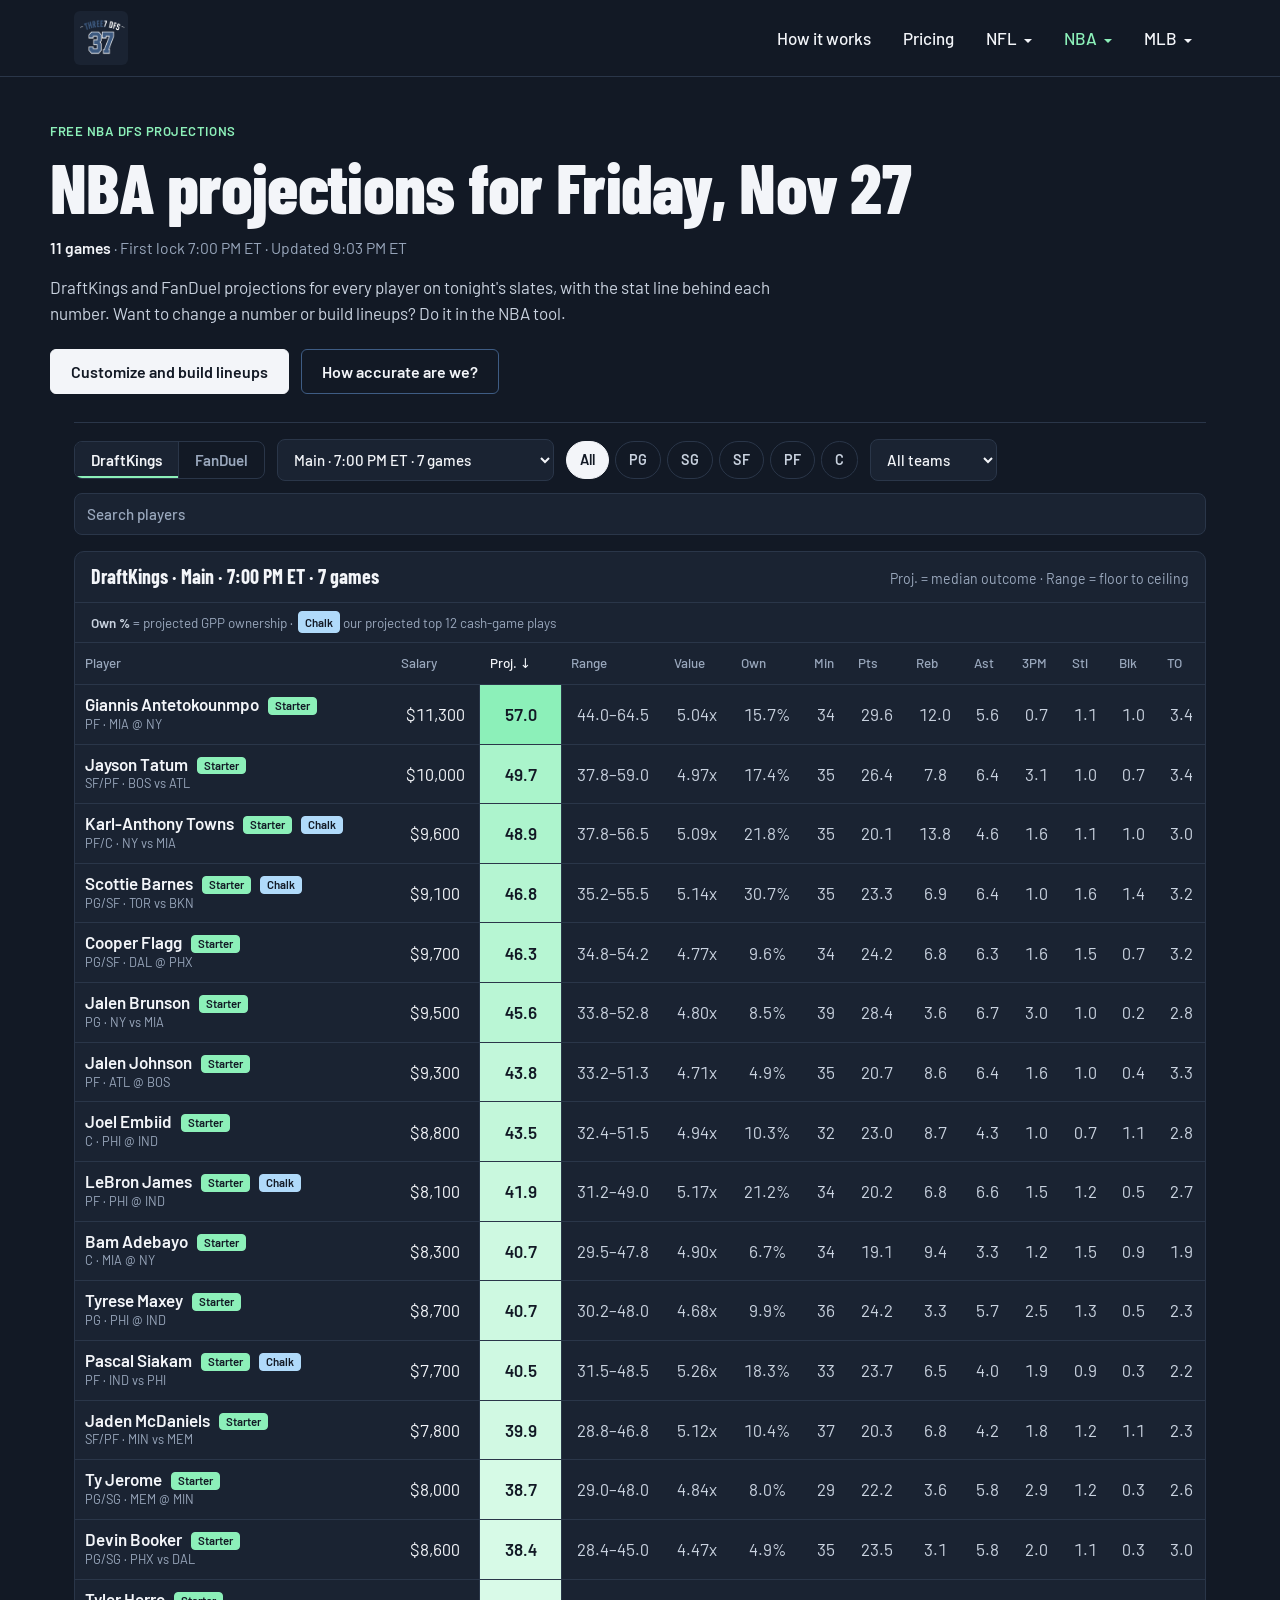
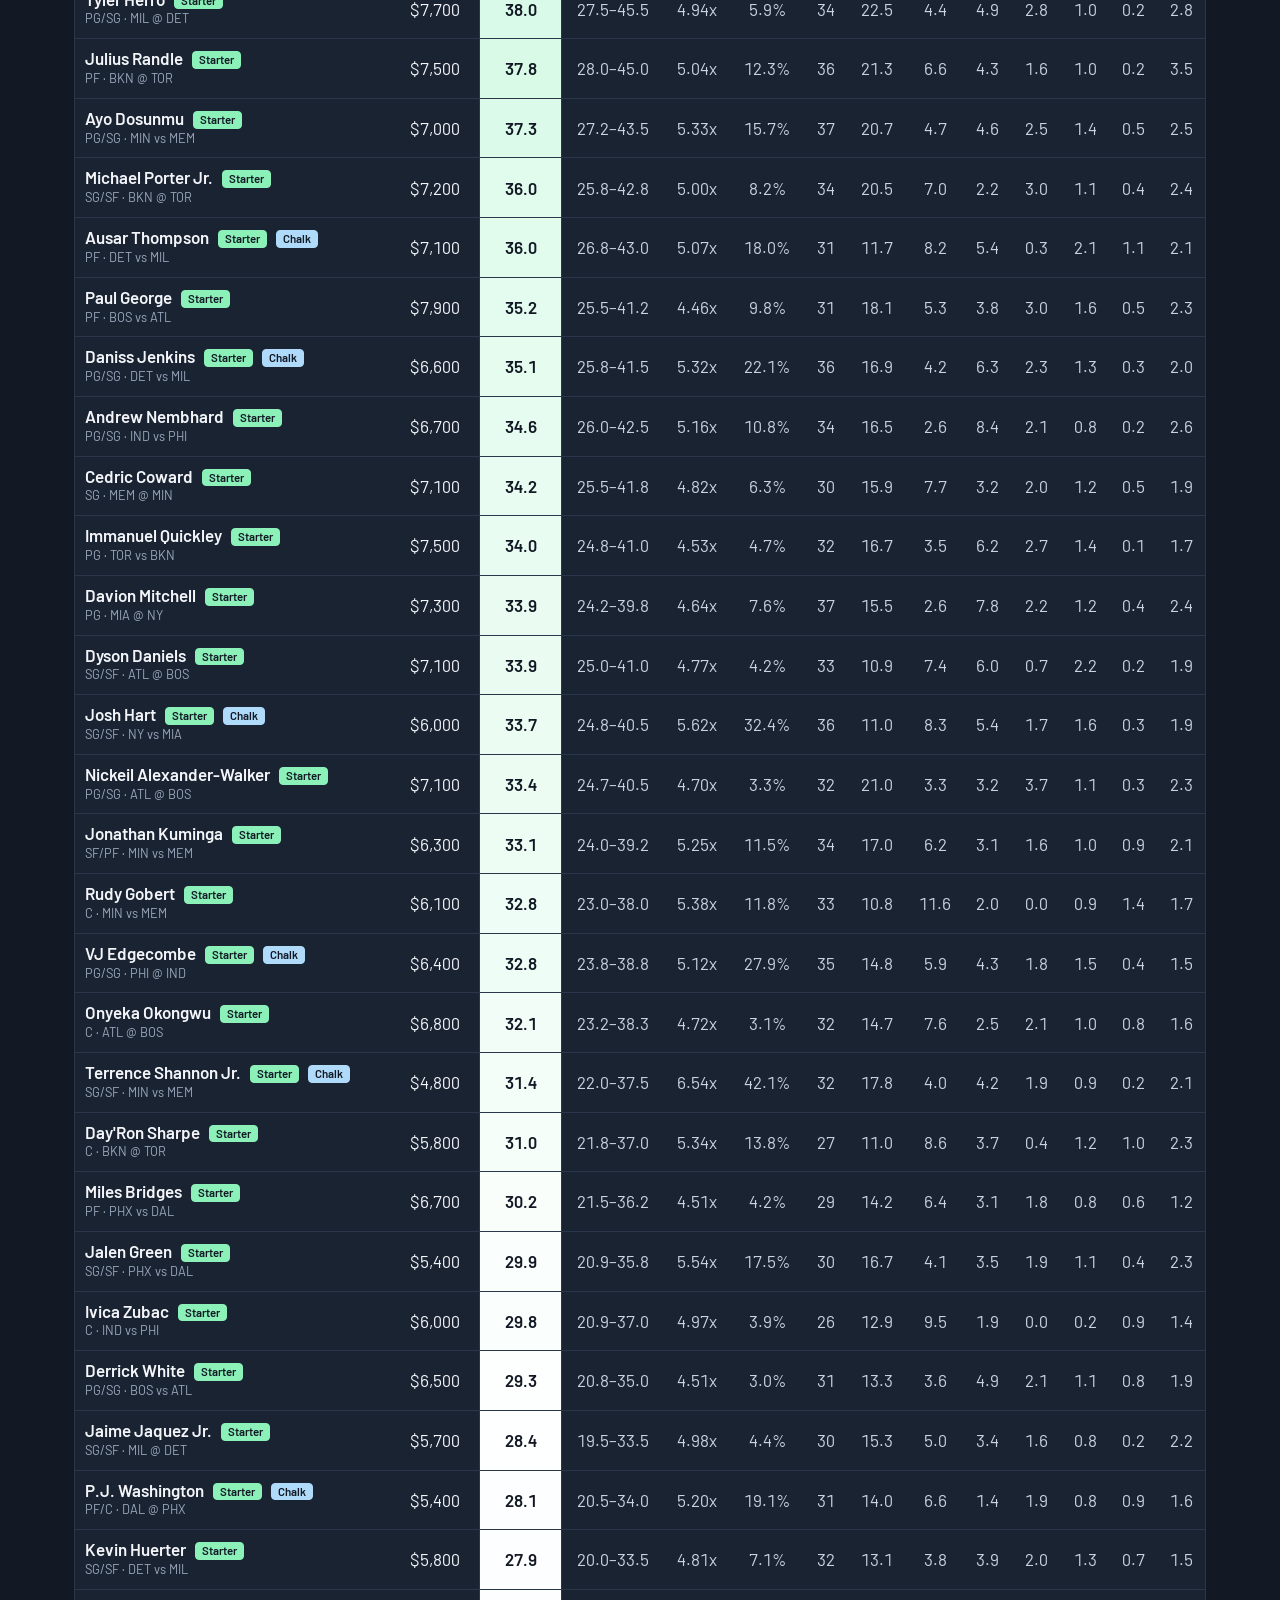
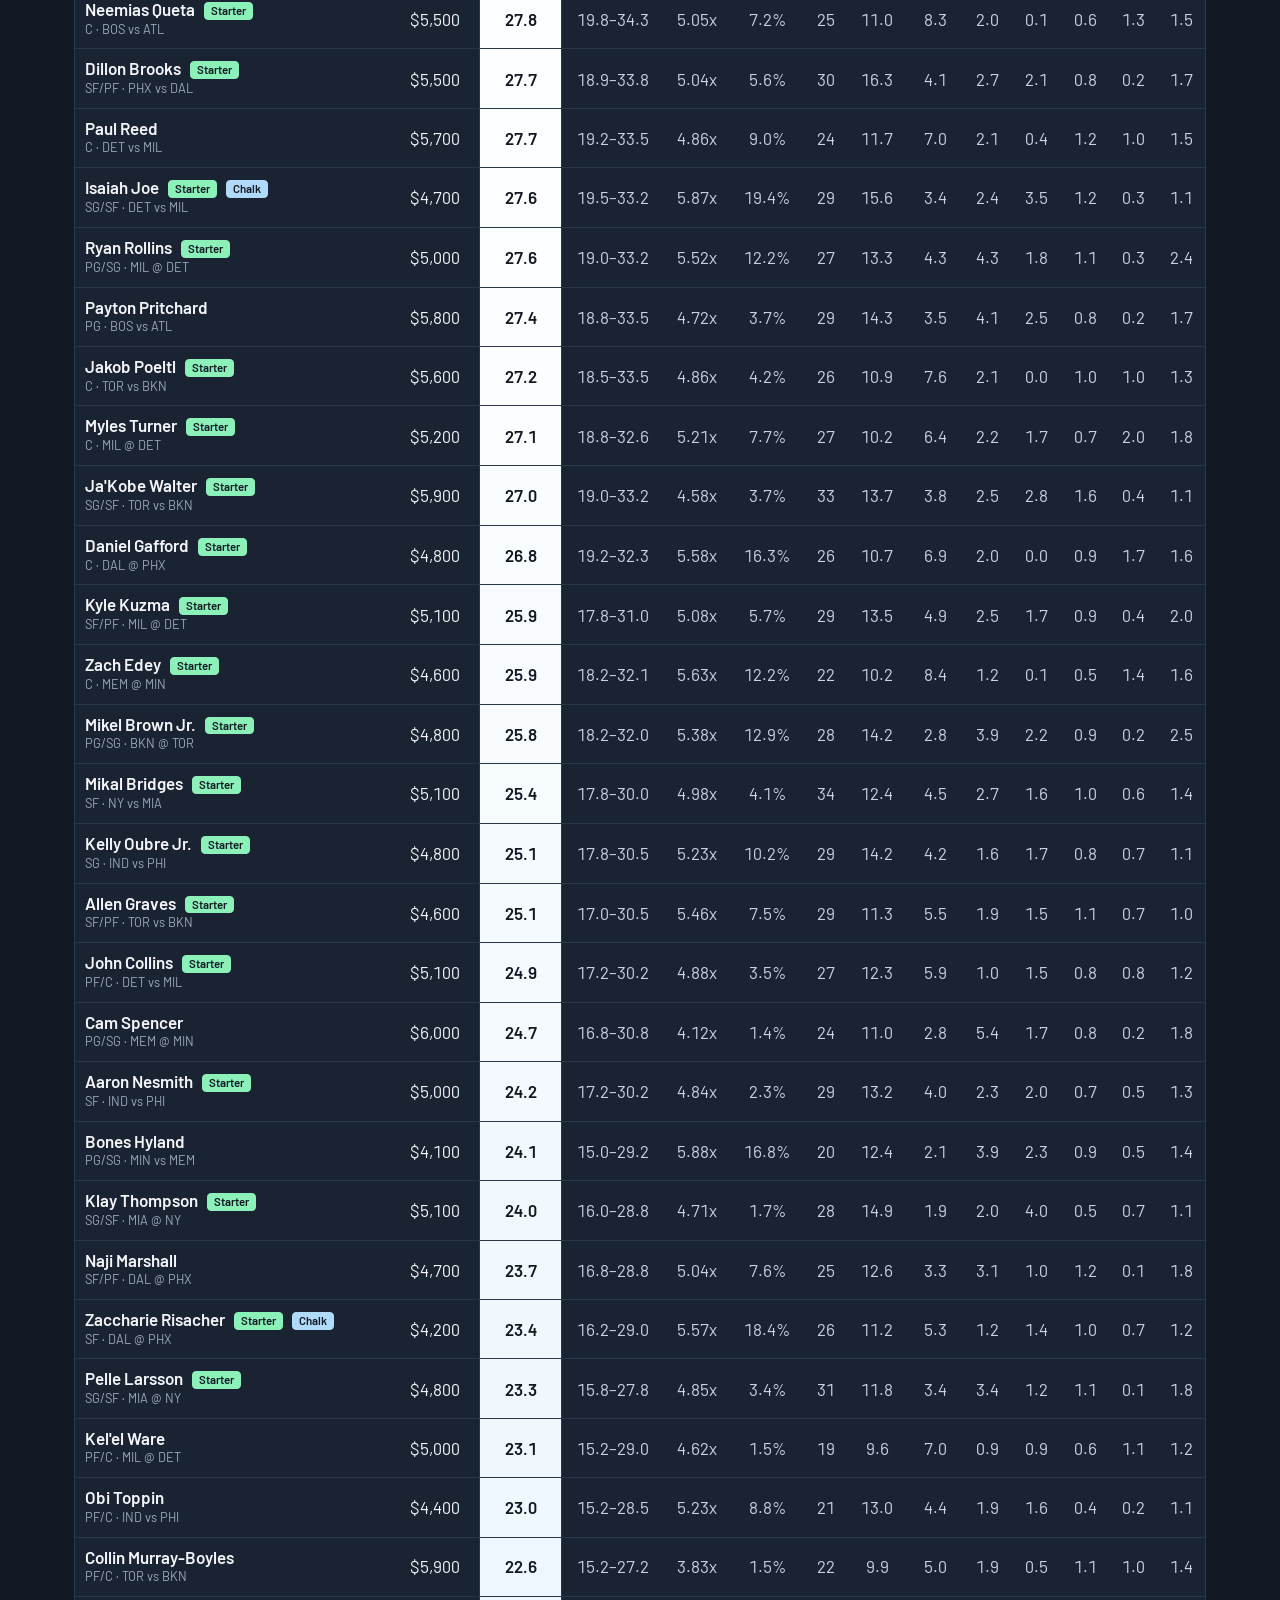
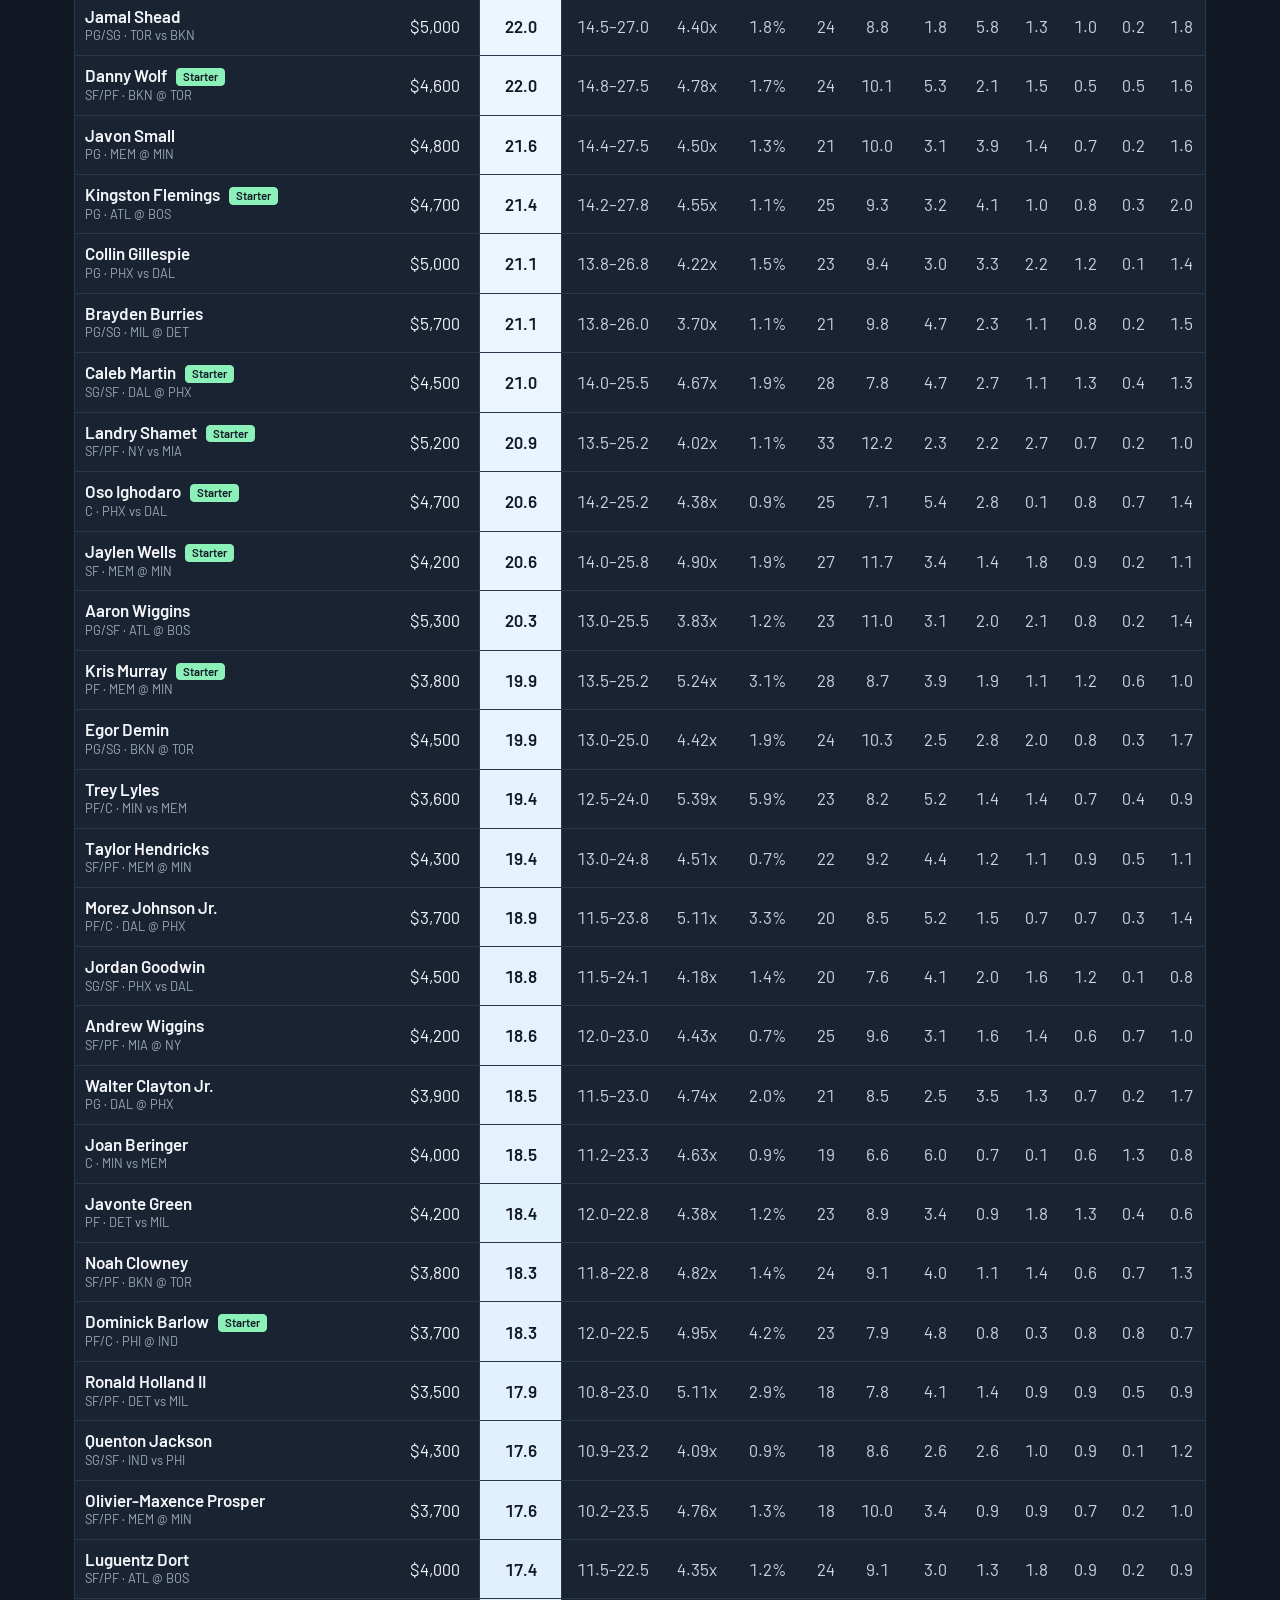
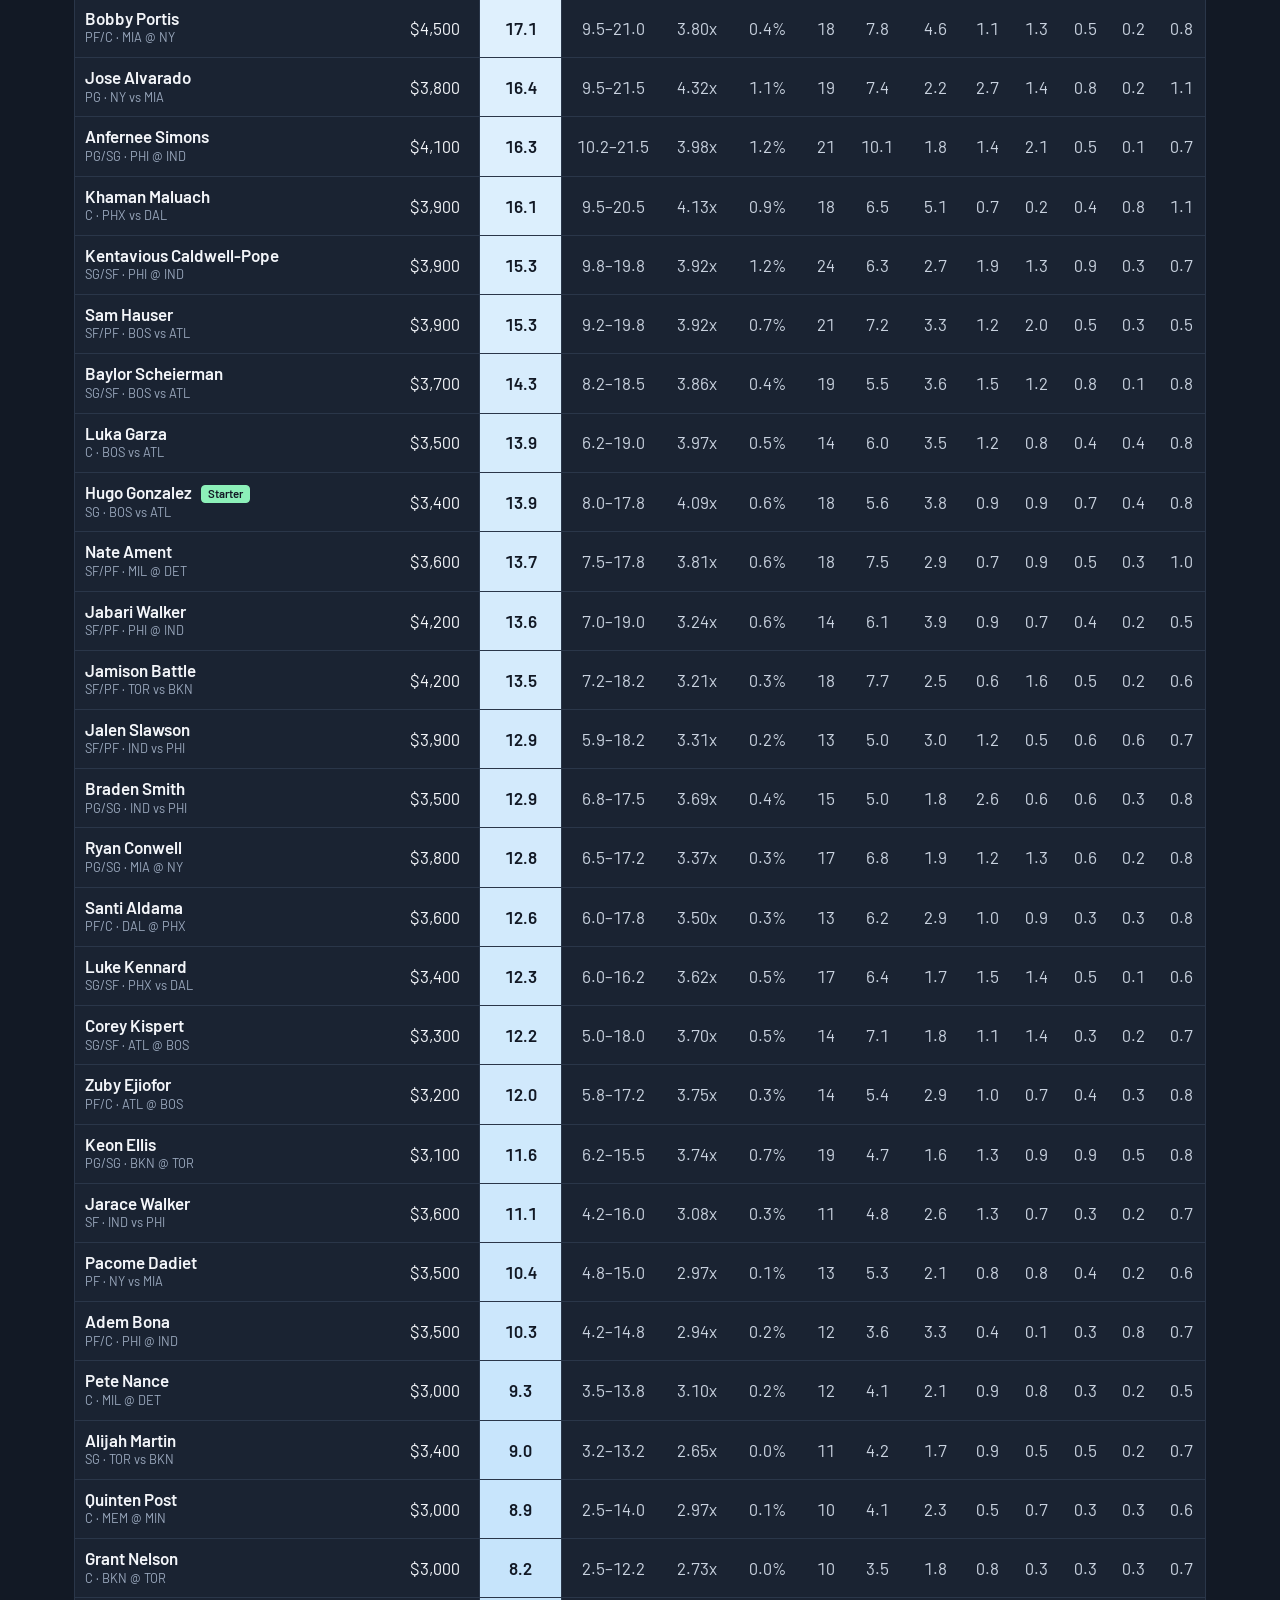
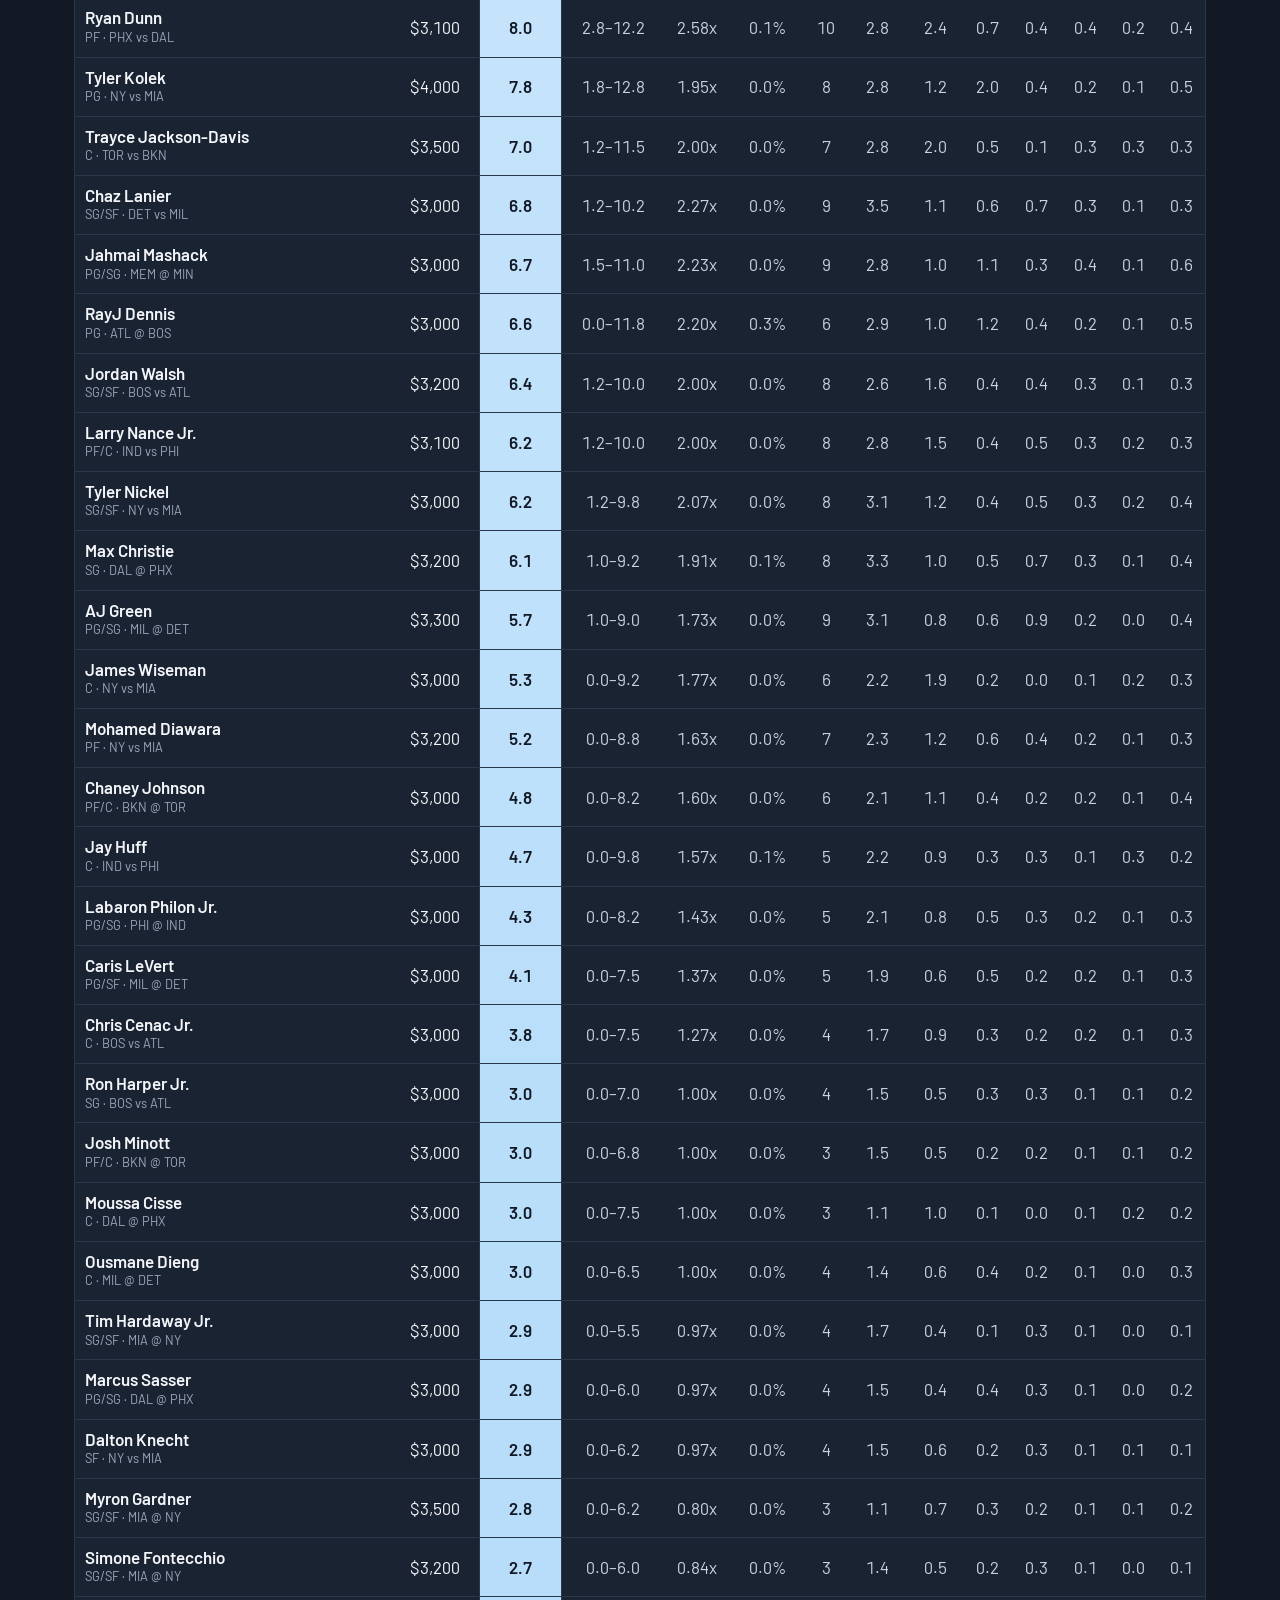
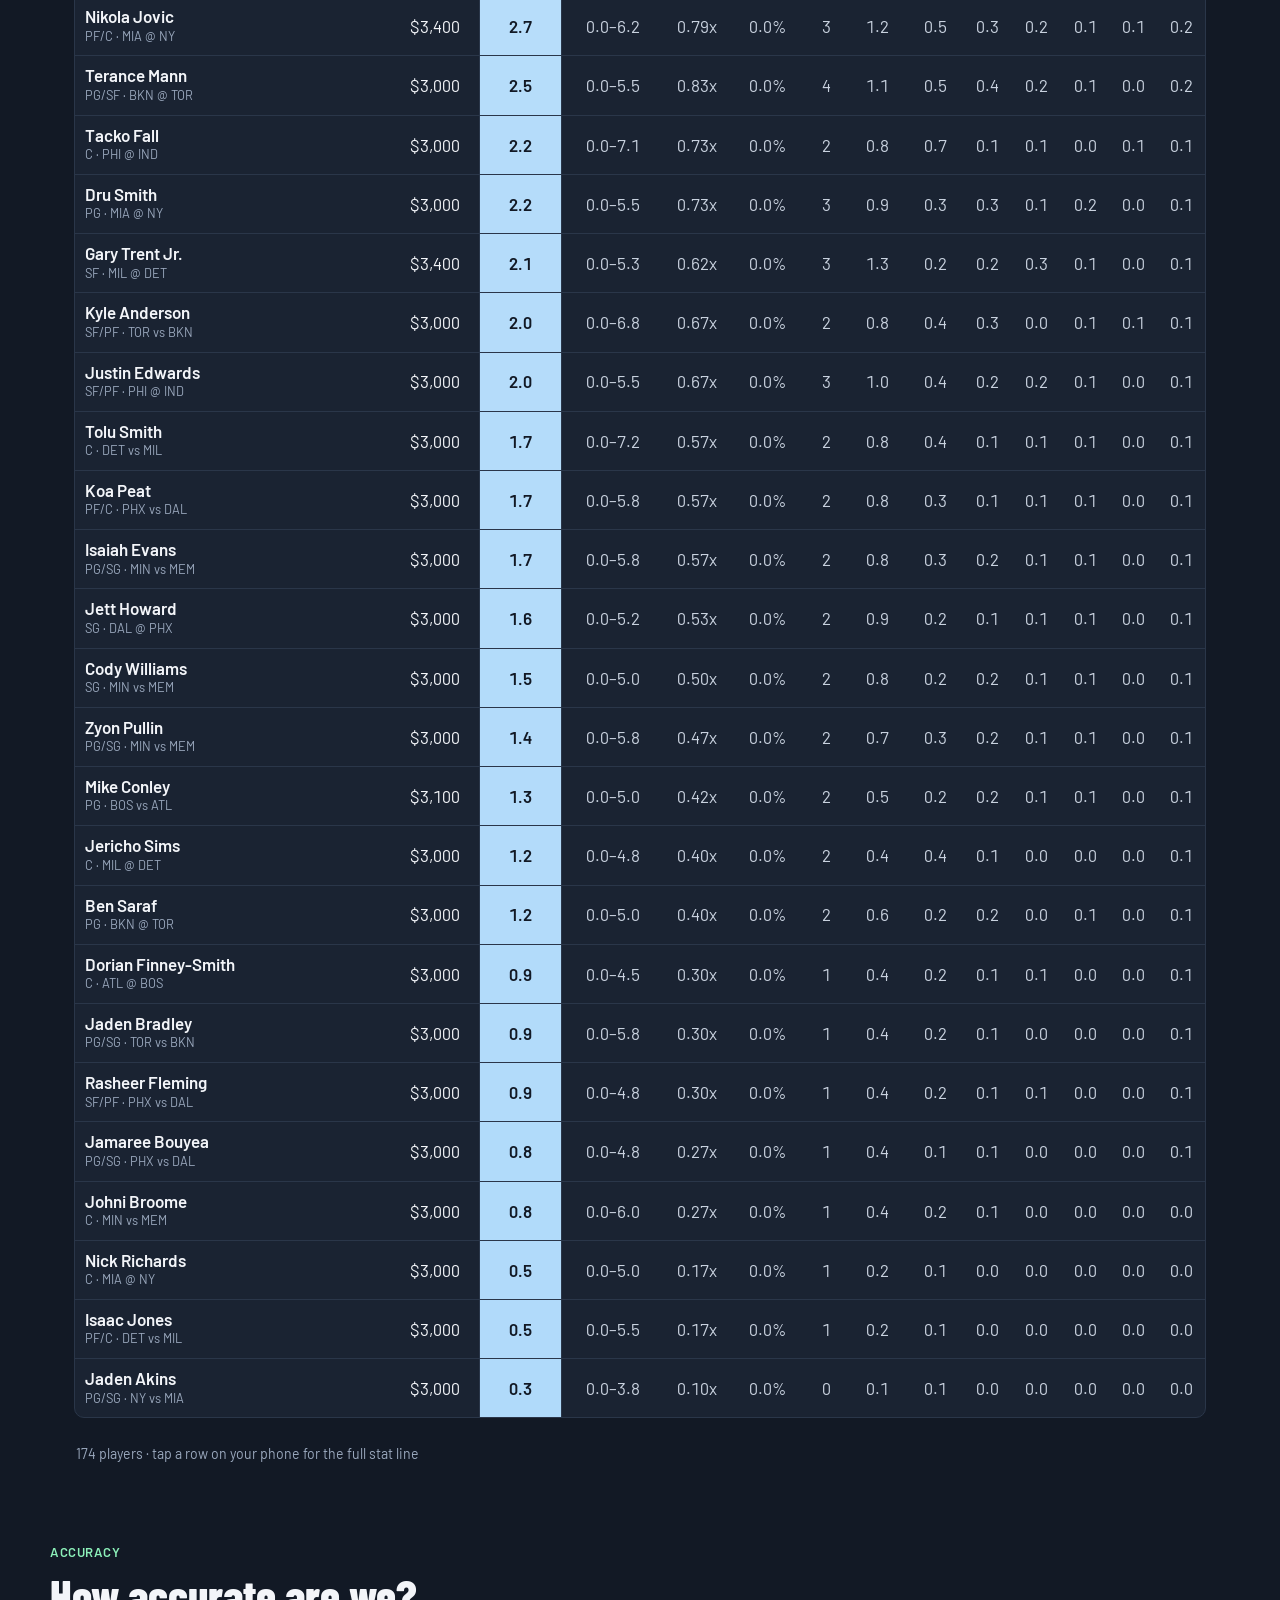
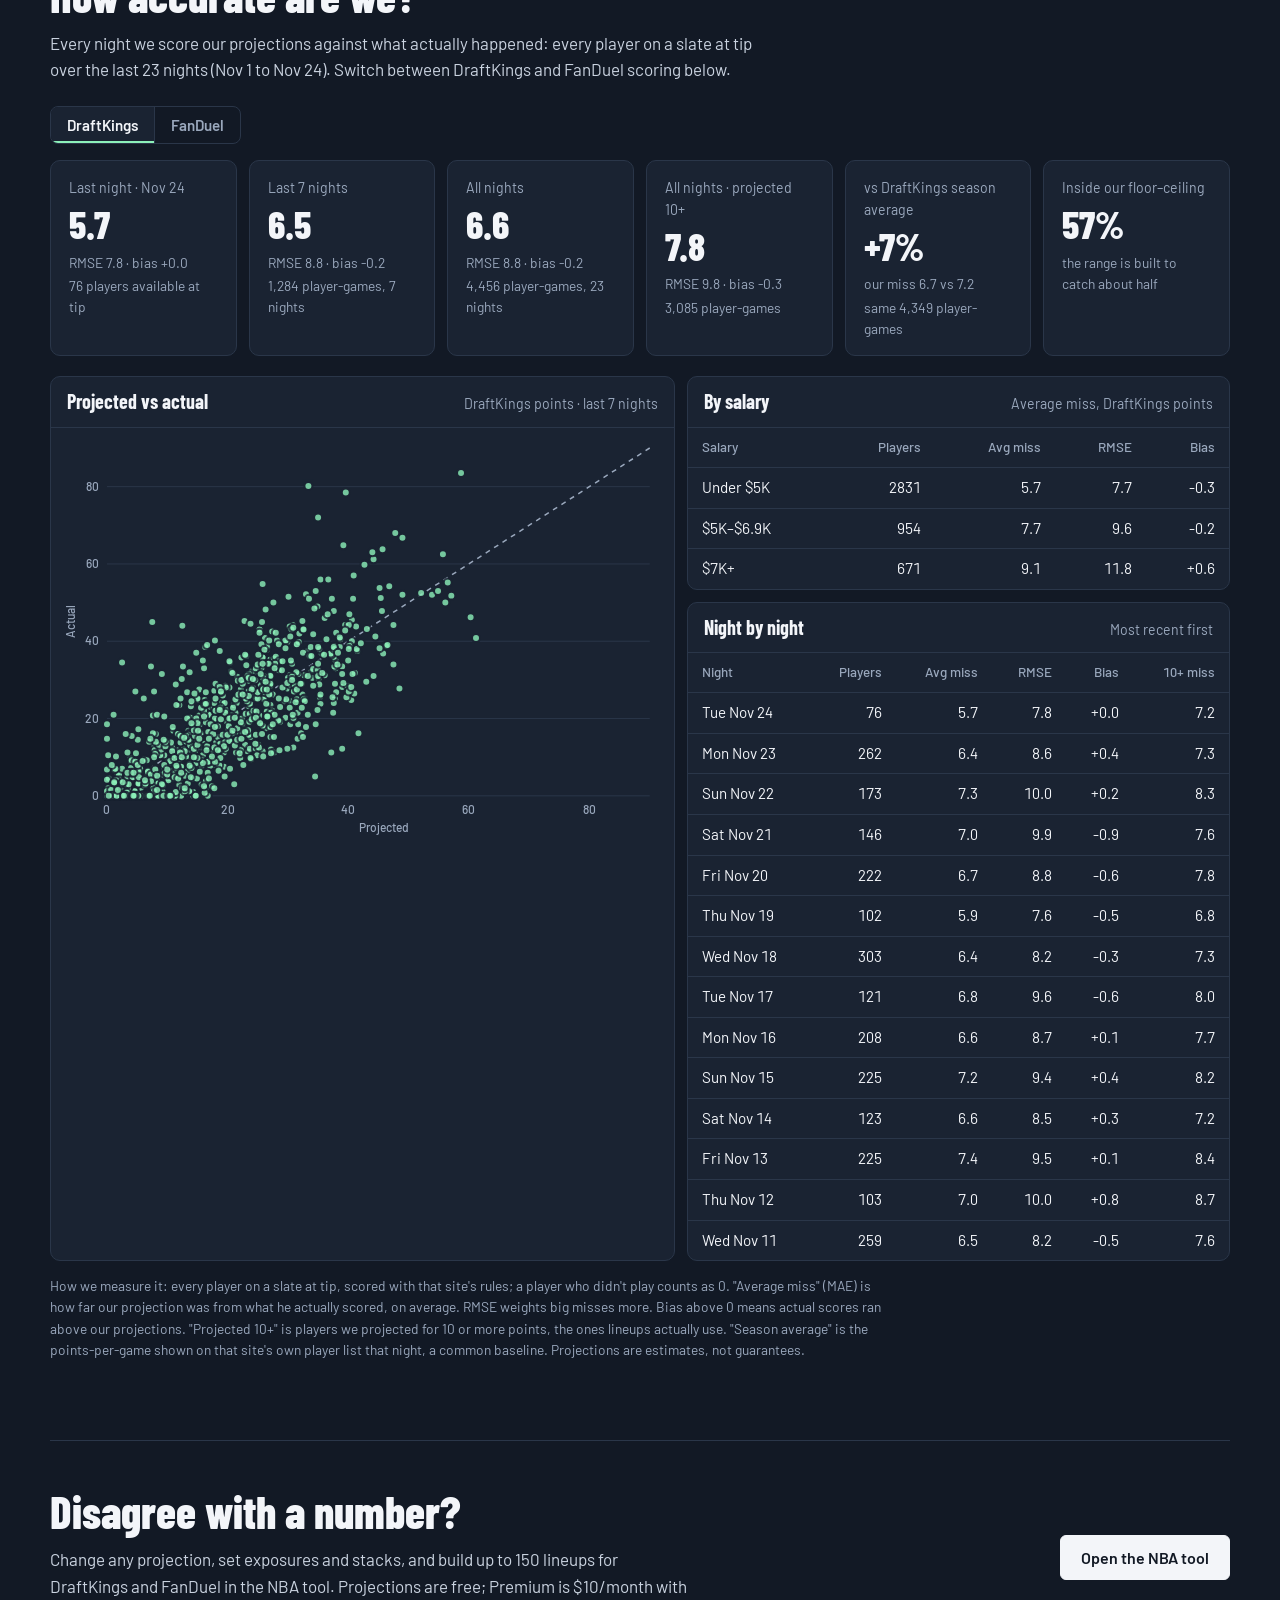
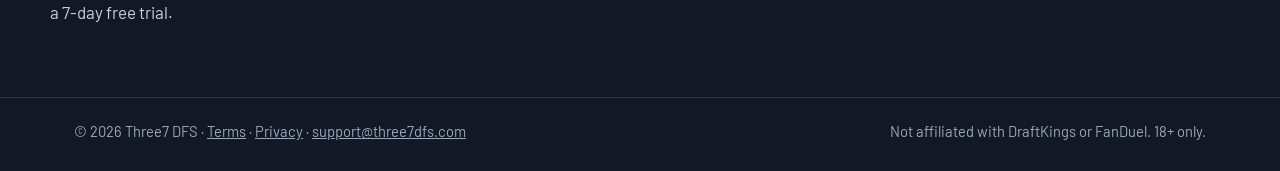
==== commit 913a2912: "Update NBA projections page" ====
--- a/nba/index.html
+++ b/nba/index.html
@@ -339,7 +339,7 @@
   <section class="head wrap" aria-labelledby="page-h">
     <p class="eyebrow">Free NBA DFS projections</p>
     <h1 id="page-h">NBA projections for Friday, Nov 27</h1>
-    <p class="head-meta"><strong>11 games</strong> · First lock 7:00 PM ET · Updated 8:53 PM ET</p>
+    <p class="head-meta"><strong>11 games</strong> · First lock 7:00 PM ET · Updated 9:03 PM ET</p>
     <p class="head-lede">DraftKings and FanDuel projections for every player on tonight's slates, with the stat line behind each number. Want to change a number or build lineups? Do it in the NBA tool.</p>
     <div class="actions">
       <a class="btn btn-solid" href="/nba/optimizer/">Customize and build lineups</a>
@@ -401,7 +401,7 @@
 <tr class="row"><td class="l"><span class="pn">Jayson Tatum</span><span class="pm">SF/PF · BOS vs ATL</span></td><td>$10,000</td><td class="pj" style="background:rgb(192,247,217)">49.7</td><td class="rg wide">37.8–59.0</td><td class="vl">4.97x</td><td class="st wide">35</td><td class="st wide">26.4</td><td class="st wide">7.8</td><td class="st wide">6.4</td><td class="st wide">3.1</td><td class="st wide">1.0</td><td class="st wide">0.7</td><td class="st wide">3.4</td></tr>
 <tr class="row"><td class="l"><span class="pn">Karl-Anthony Towns</span><span class="pm">PF/C · NY vs MIA</span></td><td>$9,600</td><td class="pj" style="background:rgb(198,248,220)">48.9</td><td class="rg wide">37.8–56.5</td><td class="vl">5.09x</td><td class="st wide">35</td><td class="st wide">20.1</td><td class="st wide">13.8</td><td class="st wide">4.6</td><td class="st wide">1.6</td><td class="st wide">1.1</td><td class="st wide">1.0</td><td class="st wide">3.0</td></tr>
 <tr class="row"><td class="l"><span class="pn">Scottie Barnes</span><span class="pm">PG/SF · TOR vs BKN</span></td><td>$9,100</td><td class="pj" style="background:rgb(213,249,229)">46.8</td><td class="rg wide">35.2–55.5</td><td class="vl">5.14x</td><td class="st wide">35</td><td class="st wide">23.3</td><td class="st wide">6.9</td><td class="st wide">6.4</td><td class="st wide">1.0</td><td class="st wide">1.6</td><td class="st wide">1.4</td><td class="st wide">3.2</td></tr>
-<tr class="row"><td class="l"><span class="pn">Cooper Flagg</span><span class="pm">PG/SF · DAL @ PHX</span></td><td>$9,700</td><td class="pj" style="background:rgb(215,250,231)">46.4</td><td class="rg wide">35.8–55.2</td><td class="vl">4.78x</td><td class="st wide">34</td><td class="st wide">24.2</td><td class="st wide">6.8</td><td class="st wide">6.3</td><td class="st wide">1.6</td><td class="st wide">1.5</td><td class="st wide">0.7</td><td class="st wide">3.2</td></tr>
+<tr class="row"><td class="l"><span class="pn">Cooper Flagg</span><span class="pm">PG/SF · DAL @ PHX</span></td><td>$9,700</td><td class="pj" style="background:rgb(216,250,231)">46.3</td><td class="rg wide">34.8–54.2</td><td class="vl">4.77x</td><td class="st wide">34</td><td class="st wide">24.2</td><td class="st wide">6.8</td><td class="st wide">6.3</td><td class="st wide">1.6</td><td class="st wide">1.5</td><td class="st wide">0.7</td><td class="st wide">3.2</td></tr>
 <tr class="row"><td class="l"><span class="pn">Jalen Brunson</span><span class="pm">PG · NY vs MIA</span></td><td>$9,500</td><td class="pj" style="background:rgb(221,251,234)">45.6</td><td class="rg wide">33.8–52.8</td><td class="vl">4.80x</td><td class="st wide">38</td><td class="st wide">28.4</td><td class="st wide">3.6</td><td class="st wide">6.7</td><td class="st wide">3.0</td><td class="st wide">1.0</td><td class="st wide">0.2</td><td class="st wide">2.8</td></tr>
 <tr class="row"><td class="l"><span class="pn">Jalen Johnson</span><span class="pm">PF · ATL @ BOS</span></td><td>$9,300</td><td class="pj" style="background:rgb(234,252,242)">43.8</td><td class="rg wide">33.2–51.3</td><td class="vl">4.71x</td><td class="st wide">34</td><td class="st wide">20.7</td><td class="st wide">8.6</td><td class="st wide">6.4</td><td class="st wide">1.6</td><td class="st wide">1.0</td><td class="st wide">0.4</td><td class="st wide">3.3</td></tr>
 <tr class="row"><td class="l"><span class="pn">Joel Embiid</span><span class="pm">C · PHI @ IND</span></td><td>$8,800</td><td class="pj" style="background:rgb(236,253,244)">43.5</td><td class="rg wide">32.4–51.5</td><td class="vl">4.94x</td><td class="st wide">32</td><td class="st wide">23.0</td><td class="st wide">8.7</td><td class="st wide">4.3</td><td class="st wide">1.0</td><td class="st wide">0.7</td><td class="st wide">1.1</td><td class="st wide">2.8</td></tr>
@@ -411,7 +411,7 @@
 <tr class="row"><td class="l"><span class="pn">Pascal Siakam</span><span class="pm">PF · IND vs PHI</span></td><td>$7,700</td><td class="pj" style="background:rgb(253,254,255)">40.5</td><td class="rg wide">31.5–48.5</td><td class="vl">5.26x</td><td class="st wide">33</td><td class="st wide">23.7</td><td class="st wide">6.5</td><td class="st wide">4.0</td><td class="st wide">1.9</td><td class="st wide">0.9</td><td class="st wide">0.3</td><td class="st wide">2.2</td></tr>
 <tr class="row"><td class="l"><span class="pn">Jaden McDaniels</span><span class="pm">SF/PF · MIN vs MEM</span></td><td>$7,800</td><td class="pj" style="background:rgb(250,253,255)">39.9</td><td class="rg wide">28.8–46.8</td><td class="vl">5.12x</td><td class="st wide">37</td><td class="st wide">20.3</td><td class="st wide">6.8</td><td class="st wide">4.2</td><td class="st wide">1.8</td><td class="st wide">1.2</td><td class="st wide">1.1</td><td class="st wide">2.3</td></tr>
 <tr class="row"><td class="l"><span class="pn">Ty Jerome</span><span class="pm">PG/SG · MEM @ MIN</span></td><td>$8,000</td><td class="pj" style="background:rgb(244,250,254)">38.7</td><td class="rg wide">29.0–48.0</td><td class="vl">4.84x</td><td class="st wide">29</td><td class="st wide">22.2</td><td class="st wide">3.6</td><td class="st wide">5.8</td><td class="st wide">2.9</td><td class="st wide">1.2</td><td class="st wide">0.3</td><td class="st wide">2.6</td></tr>
-<tr class="row"><td class="l"><span class="pn">Devin Booker</span><span class="pm">PG/SG · PHX vs DAL</span></td><td>$8,600</td><td class="pj" style="background:rgb(243,249,254)">38.4</td><td class="rg wide">27.8–44.8</td><td class="vl">4.47x</td><td class="st wide">35</td><td class="st wide">23.5</td><td class="st wide">3.1</td><td class="st wide">5.8</td><td class="st wide">2.0</td><td class="st wide">1.1</td><td class="st wide">0.3</td><td class="st wide">3.0</td></tr>
+<tr class="row"><td class="l"><span class="pn">Devin Booker</span><span class="pm">PG/SG · PHX vs DAL</span></td><td>$8,600</td><td class="pj" style="background:rgb(243,249,254)">38.4</td><td class="rg wide">28.4–45.0</td><td class="vl">4.47x</td><td class="st wide">35</td><td class="st wide">23.5</td><td class="st wide">3.1</td><td class="st wide">5.8</td><td class="st wide">2.0</td><td class="st wide">1.1</td><td class="st wide">0.3</td><td class="st wide">3.0</td></tr>
 <tr class="row"><td class="l"><span class="pn">Tyler Herro</span><span class="pm">PG/SG · MIL @ DET</span></td><td>$7,700</td><td class="pj" style="background:rgb(241,248,254)">38.0</td><td class="rg wide">27.5–45.5</td><td class="vl">4.94x</td><td class="st wide">34</td><td class="st wide">22.5</td><td class="st wide">4.4</td><td class="st wide">4.9</td><td class="st wide">2.8</td><td class="st wide">1.0</td><td class="st wide">0.2</td><td class="st wide">2.8</td></tr>
 <tr class="row"><td class="l"><span class="pn">Julius Randle</span><span class="pm">PF · BKN @ TOR</span></td><td>$7,500</td><td class="pj" style="background:rgb(240,248,254)">37.8</td><td class="rg wide">28.0–45.0</td><td class="vl">5.04x</td><td class="st wide">36</td><td class="st wide">21.3</td><td class="st wide">6.6</td><td class="st wide">4.3</td><td class="st wide">1.6</td><td class="st wide">1.0</td><td class="st wide">0.2</td><td class="st wide">3.5</td></tr>
 <tr class="row"><td class="l"><span class="pn">Ayo Dosunmu</span><span class="pm">PG/SG · MIN vs MEM</span></td><td>$7,000</td><td class="pj" style="background:rgb(238,247,254)">37.3</td><td class="rg wide">27.2–43.5</td><td class="vl">5.33x</td><td class="st wide">36</td><td class="st wide">20.7</td><td class="st wide">4.7</td><td class="st wide">4.6</td><td class="st wide">2.5</td><td class="st wide">1.4</td><td class="st wide">0.5</td><td class="st wide">2.5</td></tr>
@@ -433,14 +433,14 @@
 <tr class="row"><td class="l"><span class="pn">Terrence Shannon Jr.</span><span class="pm">SG/SF · MIN vs MEM</span></td><td>$4,800</td><td class="pj" style="background:rgb(209,233,252)">31.4</td><td class="rg wide">22.0–37.5</td><td class="vl">6.54x</td><td class="st wide">32</td><td class="st wide">17.8</td><td class="st wide">4.0</td><td class="st wide">4.2</td><td class="st wide">1.9</td><td class="st wide">0.9</td><td class="st wide">0.2</td><td class="st wide">2.1</td></tr>
 <tr class="row"><td class="l"><span class="pn">Day'Ron Sharpe</span><span class="pm">C · BKN @ TOR</span></td><td>$5,800</td><td class="pj" style="background:rgb(207,232,252)">31.0</td><td class="rg wide">21.8–37.0</td><td class="vl">5.34x</td><td class="st wide">27</td><td class="st wide">11.0</td><td class="st wide">8.6</td><td class="st wide">3.7</td><td class="st wide">0.4</td><td class="st wide">1.2</td><td class="st wide">1.0</td><td class="st wide">2.3</td></tr>
 <tr class="row"><td class="l"><span class="pn">Miles Bridges</span><span class="pm">PF · PHX vs DAL</span></td><td>$6,700</td><td class="pj" style="background:rgb(203,231,252)">30.2</td><td class="rg wide">21.5–36.2</td><td class="vl">4.51x</td><td class="st wide">29</td><td class="st wide">14.2</td><td class="st wide">6.4</td><td class="st wide">3.1</td><td class="st wide">1.8</td><td class="st wide">0.8</td><td class="st wide">0.6</td><td class="st wide">1.2</td></tr>
-<tr class="row"><td class="l"><span class="pn">Jalen Green</span><span class="pm">SG/SF · PHX vs DAL</span></td><td>$5,400</td><td class="pj" style="background:rgb(201,230,252)">29.9</td><td class="rg wide">20.8–36.0</td><td class="vl">5.54x</td><td class="st wide">30</td><td class="st wide">16.7</td><td class="st wide">4.1</td><td class="st wide">3.5</td><td class="st wide">1.9</td><td class="st wide">1.1</td><td class="st wide">0.4</td><td class="st wide">2.3</td></tr>
+<tr class="row"><td class="l"><span class="pn">Jalen Green</span><span class="pm">SG/SF · PHX vs DAL</span></td><td>$5,400</td><td class="pj" style="background:rgb(201,230,252)">29.9</td><td class="rg wide">20.9–35.8</td><td class="vl">5.54x</td><td class="st wide">30</td><td class="st wide">16.7</td><td class="st wide">4.1</td><td class="st wide">3.5</td><td class="st wide">1.9</td><td class="st wide">1.1</td><td class="st wide">0.4</td><td class="st wide">2.3</td></tr>
 <tr class="row"><td class="l"><span class="pn">Ivica Zubac</span><span class="pm">C · IND vs PHI</span></td><td>$6,000</td><td class="pj" style="background:rgb(201,230,252)">29.8</td><td class="rg wide">20.9–37.0</td><td class="vl">4.97x</td><td class="st wide">26</td><td class="st wide">12.9</td><td class="st wide">9.5</td><td class="st wide">1.9</td><td class="st wide">0.0</td><td class="st wide">0.2</td><td class="st wide">0.9</td><td class="st wide">1.4</td></tr>
 <tr class="row"><td class="l"><span class="pn">Derrick White</span><span class="pm">PG/SG · BOS vs ATL</span></td><td>$6,500</td><td class="pj" style="background:rgb(199,229,251)">29.3</td><td class="rg wide">20.8–35.0</td><td class="vl">4.51x</td><td class="st wide">31</td><td class="st wide">13.3</td><td class="st wide">3.6</td><td class="st wide">4.9</td><td class="st wide">2.1</td><td class="st wide">1.1</td><td class="st wide">0.8</td><td class="st wide">1.9</td></tr>
 <tr class="row"><td class="l"><span class="pn">Jaime Jaquez Jr.</span><span class="pm">SG/SF · MIL @ DET</span></td><td>$5,700</td><td class="pj" style="background:rgb(194,226,251)">28.4</td><td class="rg wide">19.5–33.5</td><td class="vl">4.98x</td><td class="st wide">30</td><td class="st wide">15.3</td><td class="st wide">5.0</td><td class="st wide">3.4</td><td class="st wide">1.6</td><td class="st wide">0.8</td><td class="st wide">0.2</td><td class="st wide">2.2</td></tr>
-<tr class="row"><td class="l"><span class="pn">P.J. Washington</span><span class="pm">PF/C · DAL @ PHX</span></td><td>$5,400</td><td class="pj" style="background:rgb(193,226,251)">28.1</td><td class="rg wide">20.2–34.0</td><td class="vl">5.20x</td><td class="st wide">30</td><td class="st wide">14.0</td><td class="st wide">6.6</td><td class="st wide">1.4</td><td class="st wide">1.9</td><td class="st wide">0.8</td><td class="st wide">0.9</td><td class="st wide">1.6</td></tr>
+<tr class="row"><td class="l"><span class="pn">P.J. Washington</span><span class="pm">PF/C · DAL @ PHX</span></td><td>$5,400</td><td class="pj" style="background:rgb(193,226,251)">28.1</td><td class="rg wide">20.5–34.0</td><td class="vl">5.20x</td><td class="st wide">30</td><td class="st wide">14.0</td><td class="st wide">6.6</td><td class="st wide">1.4</td><td class="st wide">1.9</td><td class="st wide">0.8</td><td class="st wide">0.9</td><td class="st wide">1.6</td></tr>
 <tr class="row"><td class="l"><span class="pn">Kevin Huerter</span><span class="pm">SG/SF · DET vs MIL</span></td><td>$5,800</td><td class="pj" style="background:rgb(192,225,251)">27.9</td><td class="rg wide">20.0–33.5</td><td class="vl">4.81x</td><td class="st wide">32</td><td class="st wide">13.1</td><td class="st wide">3.8</td><td class="st wide">3.9</td><td class="st wide">2.0</td><td class="st wide">1.3</td><td class="st wide">0.7</td><td class="st wide">1.5</td></tr>
-<tr class="row"><td class="l"><span class="pn">Dillon Brooks</span><span class="pm">SF/PF · PHX vs DAL</span></td><td>$5,500</td><td class="pj" style="background:rgb(191,225,251)">27.8</td><td class="rg wide">19.8–34.5</td><td class="vl">5.05x</td><td class="st wide">30</td><td class="st wide">16.3</td><td class="st wide">4.1</td><td class="st wide">2.7</td><td class="st wide">2.1</td><td class="st wide">0.8</td><td class="st wide">0.2</td><td class="st wide">1.7</td></tr>
 <tr class="row"><td class="l"><span class="pn">Neemias Queta</span><span class="pm">C · BOS vs ATL</span></td><td>$5,500</td><td class="pj" style="background:rgb(191,225,251)">27.8</td><td class="rg wide">19.8–34.3</td><td class="vl">5.05x</td><td class="st wide">25</td><td class="st wide">11.0</td><td class="st wide">8.3</td><td class="st wide">2.0</td><td class="st wide">0.1</td><td class="st wide">0.6</td><td class="st wide">1.3</td><td class="st wide">1.5</td></tr>
+<tr class="row"><td class="l"><span class="pn">Dillon Brooks</span><span class="pm">SF/PF · PHX vs DAL</span></td><td>$5,500</td><td class="pj" style="background:rgb(191,225,251)">27.7</td><td class="rg wide">18.9–33.8</td><td class="vl">5.04x</td><td class="st wide">30</td><td class="st wide">16.3</td><td class="st wide">4.1</td><td class="st wide">2.7</td><td class="st wide">2.1</td><td class="st wide">0.8</td><td class="st wide">0.2</td><td class="st wide">1.7</td></tr>
 <tr class="row"><td class="l"><span class="pn">Paul Reed</span><span class="pm">C · DET vs MIL</span></td><td>$5,700</td><td class="pj" style="background:rgb(191,225,251)">27.7</td><td class="rg wide">19.2–33.5</td><td class="vl">4.86x</td><td class="st wide">24</td><td class="st wide">11.7</td><td class="st wide">7.0</td><td class="st wide">2.1</td><td class="st wide">0.4</td><td class="st wide">1.2</td><td class="st wide">1.0</td><td class="st wide">1.5</td></tr>
 <tr class="row"><td class="l"><span class="pn">Isaiah Joe</span><span class="pm">SG/SF · DET vs MIL</span></td><td>$4,700</td><td class="pj" style="background:rgb(190,225,251)">27.6</td><td class="rg wide">19.5–33.2</td><td class="vl">5.87x</td><td class="st wide">29</td><td class="st wide">15.6</td><td class="st wide">3.4</td><td class="st wide">2.4</td><td class="st wide">3.5</td><td class="st wide">1.2</td><td class="st wide">0.3</td><td class="st wide">1.1</td></tr>
 <tr class="row"><td class="l"><span class="pn">Ryan Rollins</span><span class="pm">PG/SG · MIL @ DET</span></td><td>$5,000</td><td class="pj" style="background:rgb(190,225,251)">27.6</td><td class="rg wide">19.0–33.2</td><td class="vl">5.52x</td><td class="st wide">27</td><td class="st wide">13.3</td><td class="st wide">4.3</td><td class="st wide">4.3</td><td class="st wide">1.8</td><td class="st wide">1.1</td><td class="st wide">0.3</td><td class="st wide">2.4</td></tr>
@@ -448,7 +448,7 @@
 <tr class="row"><td class="l"><span class="pn">Jakob Poeltl</span><span class="pm">C · TOR vs BKN</span></td><td>$5,600</td><td class="pj" style="background:rgb(188,224,251)">27.2</td><td class="rg wide">18.5–33.5</td><td class="vl">4.86x</td><td class="st wide">26</td><td class="st wide">10.9</td><td class="st wide">7.6</td><td class="st wide">2.1</td><td class="st wide">0.0</td><td class="st wide">1.0</td><td class="st wide">1.0</td><td class="st wide">1.3</td></tr>
 <tr class="row"><td class="l"><span class="pn">Myles Turner</span><span class="pm">C · MIL @ DET</span></td><td>$5,200</td><td class="pj" style="background:rgb(188,223,251)">27.1</td><td class="rg wide">18.8–32.6</td><td class="vl">5.21x</td><td class="st wide">27</td><td class="st wide">10.2</td><td class="st wide">6.4</td><td class="st wide">2.2</td><td class="st wide">1.7</td><td class="st wide">0.7</td><td class="st wide">2.0</td><td class="st wide">1.8</td></tr>
 <tr class="row"><td class="l"><span class="pn">Ja'Kobe Walter</span><span class="pm">SG/SF · TOR vs BKN</span></td><td>$5,900</td><td class="pj" style="background:rgb(187,223,251)">27.0</td><td class="rg wide">19.0–33.2</td><td class="vl">4.58x</td><td class="st wide">33</td><td class="st wide">13.7</td><td class="st wide">3.8</td><td class="st wide">2.5</td><td class="st wide">2.8</td><td class="st wide">1.6</td><td class="st wide">0.4</td><td class="st wide">1.1</td></tr>
-<tr class="row"><td class="l"><span class="pn">Daniel Gafford</span><span class="pm">C · DAL @ PHX</span></td><td>$4,800</td><td class="pj" style="background:rgb(186,223,251)">26.8</td><td class="rg wide">19.0–32.8</td><td class="vl">5.58x</td><td class="st wide">26</td><td class="st wide">10.7</td><td class="st wide">6.9</td><td class="st wide">2.0</td><td class="st wide">0.0</td><td class="st wide">0.9</td><td class="st wide">1.7</td><td class="st wide">1.6</td></tr>
+<tr class="row"><td class="l"><span class="pn">Daniel Gafford</span><span class="pm">C · DAL @ PHX</span></td><td>$4,800</td><td class="pj" style="background:rgb(186,223,251)">26.8</td><td class="rg wide">19.2–32.3</td><td class="vl">5.58x</td><td class="st wide">26</td><td class="st wide">10.7</td><td class="st wide">6.9</td><td class="st wide">2.0</td><td class="st wide">0.0</td><td class="st wide">0.9</td><td class="st wide">1.7</td><td class="st wide">1.6</td></tr>
 <tr class="row"><td class="l"><span class="pn">Kyle Kuzma</span><span class="pm">SF/PF · MIL @ DET</span></td><td>$5,100</td><td class="pj" style="background:rgb(182,221,250)">25.9</td><td class="rg wide">17.8–31.0</td><td class="vl">5.08x</td><td class="st wide">29</td><td class="st wide">13.5</td><td class="st wide">4.9</td><td class="st wide">2.5</td><td class="st wide">1.7</td><td class="st wide">0.9</td><td class="st wide">0.4</td><td class="st wide">2.0</td></tr>
 <tr class="row"><td class="l"><span class="pn">Zach Edey</span><span class="pm">C · MEM @ MIN</span></td><td>$4,600</td><td class="pj" style="background:rgb(182,221,250)">25.9</td><td class="rg wide">18.2–32.1</td><td class="vl">5.63x</td><td class="st wide">22</td><td class="st wide">10.2</td><td class="st wide">8.4</td><td class="st wide">1.2</td><td class="st wide">0.1</td><td class="st wide">0.5</td><td class="st wide">1.4</td><td class="st wide">1.6</td></tr>
 <tr class="row"><td class="l"><span class="pn">Mikel Brown Jr.</span><span class="pm">PG/SG · BKN @ TOR</span></td><td>$4,800</td><td class="pj" style="background:rgb(181,221,250)">25.8</td><td class="rg wide">18.2–32.0</td><td class="vl">5.38x</td><td class="st wide">28</td><td class="st wide">14.2</td><td class="st wide">2.8</td><td class="st wide">3.9</td><td class="st wide">2.2</td><td class="st wide">0.9</td><td class="st wide">0.2</td><td class="st wide">2.5</td></tr>
@@ -521,8 +521,8 @@
   </div>
 </footer>
 
-<script id="t7-data" type="application/json">{"date":"2026-11-27","updated":"2026-11-27T20:52:57-0500","slates":[{"site":"dk","key":"Main","label":"Main · 7:00 PM ET · 7 games","lock":"2026-11-27T19:00:00"},{"site":"dk","key":"Night 930","label":"Night 930 · 9:30 PM ET · 4 games","lock":"2026-11-27T21:30:00"},{"site":"dk","key":"Night","label":"Night · 7:30 PM ET · 3 games","lock":"2026-11-27T19:30:00"},{"site":"dk","key":"Night 800","label":"Night 800 · 8:00 PM ET · 2 games","lock":"2026-11-27T20:00:00"},{"site":"fd","key":"Main","label":"Main · 7:00 PM ET · 7 games","lock":"2026-11-27T19:00:00"},{"site":"fd","key":"After Hours","label":"After Hours · 9:30 PM ET · 4 games","lock":"2026-11-27T21:30:00"}],"xslates":[{"site":"dk","contest":"Captain","key":"MIA@NYK","label":"MIA @ NY · 7:00 PM ET","lock":"2026-11-27T19:00:00"},{"site":"dk","contest":"Captain","key":"DAL@PHX","label":"DAL @ PHX · 9:00 PM ET","lock":"2026-11-27T21:00:00"},{"site":"dk","contest":"Captain","key":"LAL@SAS","label":"LAL @ SA · 9:30 PM ET","lock":"2026-11-27T21:30:00"},{"site":"dk","contest":"Tiers","key":"Main","label":"Main · 7:00 PM ET · 7 games","lock":"2026-11-27T19:00:00"},{"site":"dk","contest":"TotalPoints","key":"Main","label":"Main · 7:00 PM ET · 7 games","lock":"2026-11-27T19:00:00"},{"site":"fd","contest":"Captain","key":"DAL@PHO","label":"DAL @ PHX · 9:00 PM ET","lock":"2026-11-27T21:00:00"},{"site":"fd","contest":"Captain","key":"LAL@SA","label":"LAL @ SA · 9:30 PM ET","lock":"2026-11-27T21:30:00"}],"players":[{"n":"Nikola Jokic","pos":"C","tm":"DEN","opp":"UTAH","home":false,"cf":false,"st":true,"inj":"Not listed","ls":"Expected","min":35.8,"pts":25.1,"reb":11.6,"ast":8.8,"tpm":1.5,"stl":1.4,"blk":1.1,"tov":3.6,"apts":null,"pavg":null,"dk":{"pos":"C","p":58.5,"f":44.8,"c":67.3,"sl":{"Night 930":11700},"id":{"Night 930":"45109971"},"a":57.5,"act":null,"xs":null,"op":{"Classic|Night 930":{"ALL":0.236}},"ow":{"Night 930":32.1},"ct":{"Night 930":"Core"}},"fd":{"pos":"C","p":56,"f":42.7,"c":63.6,"sl":{"After Hours":11800},"id":{"After Hours":"137260-55062"},"a":55,"act":null,"xs":null,"op":{"Classic|After Hours":{"ALL":0.424}},"ow":null,"ct":null}},{"n":"Giannis Antetokounmpo","pos":"F","tm":"MIA","opp":"NY","home":false,"cf":true,"st":true,"inj":"Available","ls":"Confirmed","min":34,"pts":29.6,"reb":12,"ast":5.6,"tpm":0.7,"stl":1.1,"blk":1,"tov":3.4,"apts":null,"pavg":28.4,"dk":{"pos":"PF","p":57,"f":44,"c":64.5,"sl":{"Main":11300},"id":{"Main":"45109130"},"a":57,"act":null,"xs":{"TotalPoints|Main":{"u":["45111261",0]},"Captain|MIA@NYK":{"c":["45114328",18600],"u":["45114294",12400]},"Tiers|Main":{"u":["45112972",0],"t":"T1"}},"op":{"Captain|MIA@NYK":{"CPT":0.228,"FLEX":0.508},"Classic|Main":{"ALL":0.096}},"ow":{"Main":15.7},"ct":null},"fd":{"pos":"PF","p":55.2,"f":42,"c":62.6,"sl":{"Main":11600},"id":{"Main":"137257-40199"},"a":55,"act":null,"xs":null,"op":{"Classic|Main":{"ALL":0.276}},"ow":null,"ct":null}},{"n":"Luka Doncic","pos":"G","tm":"LAL","opp":"SA","home":false,"cf":false,"st":true,"inj":"Not listed","ls":"Expected","min":33.7,"pts":32.8,"reb":5.8,"ast":7,"tpm":4.1,"stl":1.6,"blk":0.4,"tov":4.2,"apts":null,"pavg":null,"dk":{"pos":"PG","p":54.9,"f":40.5,"c":62.5,"sl":{"Night 930":12200},"id":{"Night 930":"45109966"},"a":61.4,"act":null,"xs":{"Captain|LAL@SAS":{"c":["45113115",19800],"u":["45113080",13200]}},"op":{"Captain|LAL@SAS":{"CPT":0.236,"FLEX":0.428},"Classic|Night 930":{"ALL":0.18}},"ow":{"Night 930":19},"ct":null},"fd":{"pos":"PG","p":51.9,"f":38.1,"c":59.3,"sl":{"After Hours":12400},"id":{"After Hours":"137260-84669"},"a":58.2,"act":null,"xs":{"Captain|LAL@SA":{"u":["137262-84669",16200]}},"op":{"Captain|LAL@SA":{"CPT":0.272,"FLEX":0.456},"Classic|After Hours":{"ALL":0.26}},"ow":null,"ct":null}},{"n":"Victor Wembanyama","pos":"F","tm":"SA","opp":"LAL","home":true,"cf":false,"st":true,"inj":"Not listed","ls":"Expected","min":29.7,"pts":26.6,"reb":11.3,"ast":3.2,"tpm":2.2,"stl":1.1,"blk":3.1,"tov":2.4,"apts":null,"pavg":null,"dk":{"pos":"C","p":54.7,"f":41.2,"c":63.5,"sl":{"Night 930":12000},"id":{"Night 930":"45109969"},"a":62.4,"act":null,"xs":{"Captain|LAL@SAS":{"c":["45113116",19500],"u":["45113081",13000]}},"op":{"Captain|LAL@SAS":{"CPT":0.296,"FLEX":0.452},"Classic|Night 930":{"ALL":0.164}},"ow":{"Night 930":25.5},"ct":{"Night 930":"Likely"}},"fd":{"pos":"C","p":55.2,"f":41.7,"c":64,"sl":{"After Hours":12800},"id":{"After Hours":"137260-188414"},"a":63.5,"act":null,"xs":{"Captain|LAL@SA":{"u":["137262-188414",17600]}},"op":{"Captain|LAL@SA":{"CPT":0.3,"FLEX":0.528},"Classic|After Hours":{"ALL":0.328}},"ow":null,"ct":null}},{"n":"Deni Avdija","pos":"F","tm":"POR","opp":"GS","home":true,"cf":false,"st":true,"inj":"Not listed","ls":"Expected","min":36.2,"pts":26.9,"reb":7.3,"ast":7.1,"tpm":2.3,"stl":1.1,"blk":0.7,"tov":4,"apts":null,"pavg":null,"dk":{"pos":"SF/PF","p":50,"f":38,"c":58.5,"sl":{"Night 930":9200},"id":{"Night 930":"45109973"},"a":45.2,"act":null,"xs":null,"op":{"Classic|Night 930":{"ALL":0.412}},"ow":{"Night 930":34.9},"ct":{"Night 930":"Core"}},"fd":{"pos":"PF/SF","p":47.6,"f":36.2,"c":55.9,"sl":{"After Hours":8700},"id":{"After Hours":"137260-145539"},"a":43.2,"act":null,"xs":null,"op":{"Classic|After Hours":{"ALL":0.532}},"ow":null,"ct":null}},{"n":"Jayson Tatum","pos":"F","tm":"BOS","opp":"ATL","home":true,"cf":true,"st":true,"inj":"Not listed","ls":"Confirmed","min":35.2,"pts":26.4,"reb":7.8,"ast":6.4,"tpm":3.1,"stl":1,"blk":0.7,"tov":3.4,"apts":null,"pavg":27.3,"dk":{"pos":"SF/PF","p":49.7,"f":37.8,"c":59,"sl":{"Night 800":10000,"Main":10000},"id":{"Night 800":"45114098","Main":"45109133"},"a":49.2,"act":null,"xs":{"TotalPoints|Main":{"u":["45111262",0]},"Tiers|Main":{"u":["45112973",0],"t":"T1"}},"op":{"Classic|Main":{"ALL":0.088},"Classic|Night 800":{"ALL":0.468}},"ow":{"Night 800":40.8,"Main":17.4},"ct":{"Night 800":"Core"}},"fd":{"pos":"PF/SF","p":47.1,"f":35.8,"c":55.7,"sl":{"Main":9900},"id":{"Main":"137257-80808"},"a":47,"act":null,"xs":null,"op":{"Classic|Main":{"ALL":0.204}},"ow":null,"ct":null}},{"n":"Karl-Anthony Towns","pos":"C","tm":"NY","opp":"MIA","home":true,"cf":true,"st":true,"inj":"Available","ls":"Confirmed","min":34.8,"pts":20.1,"reb":13.8,"ast":4.6,"tpm":1.6,"stl":1.1,"blk":1,"tov":3,"apts":null,"pavg":21.2,"dk":{"pos":"PF/C","p":48.9,"f":37.8,"c":56.5,"sl":{"Main":9600},"id":{"Main":"45109142"},"a":49.3,"act":null,"xs":{"TotalPoints|Main":{"u":["45111264",0]},"Captain|MIA@NYK":{"c":["45114329",15900],"u":["45114295",10600]},"Tiers|Main":{"u":["45112975",0],"t":"T1"}},"op":{"Captain|MIA@NYK":{"CPT":0.18,"FLEX":0.48},"Classic|Main":{"ALL":0.152}},"ow":{"Main":21.8},"ct":{"Main":"Core"}},"fd":{"pos":"C","p":46.8,"f":35.7,"c":53.9,"sl":{"Main":9800},"id":{"Main":"137257-58462"},"a":46.5,"act":null,"xs":null,"op":{"Classic|Main":{"ALL":0.236}},"ow":null,"ct":null}},{"n":"Scottie Barnes","pos":"F","tm":"TOR","opp":"BKN","home":true,"cf":true,"st":true,"inj":"Not listed","ls":"Confirmed","min":35,"pts":23.3,"reb":6.9,"ast":6.4,"tpm":1,"stl":1.6,"blk":1.4,"tov":3.2,"apts":null,"pavg":24.8,"dk":{"pos":"PG/SF","p":46.8,"f":35.2,"c":55.5,"sl":{"Night":9100,"Main":9100},"id":{"Night":"45113921","Main":"45109158"},"a":46.1,"act":null,"xs":{"TotalPoints|Main":{"u":["45111269",0]},"Tiers|Main":{"u":["45112979",0],"t":"T2"}},"op":{"Classic|Main":{"ALL":0.152},"Classic|Night":{"ALL":0.388}},"ow":{"Night":35.6,"Main":30.7},"ct":{"Night":"Core","Main":"Core"}},"fd":{"pos":"PF","p":46.8,"f":35.1,"c":55.5,"sl":{"Main":9500},"id":{"Main":"137257-157822"},"a":46.4,"act":null,"xs":null,"op":{"Classic|Main":{"ALL":0.24}},"ow":null,"ct":null}},{"n":"Cooper Flagg","pos":"F","tm":"DAL","opp":"PHX","home":false,"cf":true,"st":true,"inj":"Not listed","ls":"Confirmed","min":34.4,"pts":24.2,"reb":6.8,"ast":6.3,"tpm":1.6,"stl":1.5,"blk":0.7,"tov":3.2,"apts":null,"pavg":24.3,"dk":{"pos":"PG/SF","p":46.4,"f":35.8,"c":55.2,"sl":{"Main":9700},"id":{"Main":"45109137"},"a":46.8,"act":null,"xs":{"TotalPoints|Main":{"u":["45111263",0]},"Captain|DAL@PHX":{"c":["45113045",17400],"u":["45113010",11600]},"Tiers|Main":{"u":["45112974",0],"t":"T1"}},"op":{"Captain|DAL@PHX":{"CPT":0.384,"FLEX":0.484},"Classic|Main":{"ALL":0.1}},"ow":{"Main":9.6},"ct":null},"fd":{"pos":"SF/PF","p":45.3,"f":35,"c":54.1,"sl":{"Main":9600},"id":{"Main":"137257-228113"},"a":46.1,"act":null,"xs":{"Captain|DAL@PHO":{"u":["137261-228113",14200]}},"op":{"Captain|DAL@PHO":{"CPT":0.456,"FLEX":0.436},"Classic|Main":{"ALL":0.248}},"ow":null,"ct":null}},{"n":"Jalen Brunson","pos":"G","tm":"NY","opp":"MIA","home":true,"cf":true,"st":true,"inj":"Not listed","ls":"Confirmed","min":38.5,"pts":28.4,"reb":3.6,"ast":6.7,"tpm":3,"stl":1,"blk":0.2,"tov":2.8,"apts":null,"pavg":26.1,"dk":{"pos":"PG","p":45.6,"f":33.8,"c":52.8,"sl":{"Main":9500},"id":{"Main":"45109146"},"a":41.4,"act":null,"xs":{"TotalPoints|Main":{"u":["45111265",0]},"Captain|MIA@NYK":{"c":["45114330",15600],"u":["45114296",10400]},"Tiers|Main":{"u":["45112976",0],"t":"T2"}},"op":{"Captain|MIA@NYK":{"CPT":0.184,"FLEX":0.364},"Classic|Main":{"ALL":0.076}},"ow":{"Main":8.5},"ct":null},"fd":{"pos":"PG","p":43.4,"f":32.1,"c":50.2,"sl":{"Main":8200},"id":{"Main":"137257-84690"},"a":39.7,"act":null,"xs":null,"op":{"Classic|Main":{"ALL":0.244}},"ow":null,"ct":null}},{"n":"Jalen Johnson","pos":"F","tm":"ATL","opp":"BOS","home":false,"cf":true,"st":true,"inj":"Not listed","ls":"Confirmed","min":34.5,"pts":20.7,"reb":8.6,"ast":6.4,"tpm":1.6,"stl":1,"blk":0.4,"tov":3.3,"apts":null,"pavg":19.1,"dk":{"pos":"PF","p":43.8,"f":33.2,"c":51.3,"sl":{"Night 800":9300,"Main":9300},"id":{"Night 800":"45114188","Main":"45109152"},"a":44,"act":null,"xs":{"TotalPoints|Main":{"u":["45111267",0]},"Tiers|Main":{"u":["45112978",0],"t":"T2"}},"op":{"Classic|Main":{"ALL":0.108},"Classic|Night 800":{"ALL":0.38}},"ow":{"Night 800":25.9,"Main":4.9},"ct":null},"fd":{"pos":"PF","p":41.4,"f":31.7,"c":48.7,"sl":{"Main":9700},"id":{"Main":"137257-157833"},"a":41.8,"act":null,"xs":null,"op":{"Classic|Main":{"ALL":0.148}},"ow":null,"ct":null}},{"n":"Joel Embiid","pos":"C","tm":"PHI","opp":"IND","home":false,"cf":true,"st":true,"inj":"Available","ls":"Confirmed","min":31.5,"pts":23,"reb":8.7,"ast":4.3,"tpm":1,"stl":0.7,"blk":1.1,"tov":2.8,"apts":null,"pavg":20.4,"dk":{"pos":"C","p":43.5,"f":32.4,"c":51.5,"sl":{"Night":8800,"Main":8800},"id":{"Night":"45113734","Main":"45109163"},"a":41,"act":null,"xs":{"TotalPoints|Main":{"u":["45111270",0]},"Tiers|Main":{"u":["45112980",0],"t":"T2"}},"op":{"Classic|Main":{"ALL":0.096},"Classic|Night":{"ALL":0.284}},"ow":{"Night":28.6,"Main":10.3},"ct":{"Night":"Likely"}},"fd":{"pos":"C","p":42.4,"f":31.6,"c":50.1,"sl":{"Main":9000},"id":{"Main":"137257-49111"},"a":39.9,"act":null,"xs":null,"op":{"Classic|Main":{"ALL":0.184}},"ow":null,"ct":null}},{"n":"Jamal Murray","pos":"G","tm":"DEN","opp":"UTAH","home":false,"cf":false,"st":true,"inj":"Not listed","ls":"Expected","min":36,"pts":23.6,"reb":4.6,"ast":5.8,"tpm":2.9,"stl":1.2,"blk":0.7,"tov":2.3,"apts":null,"pavg":null,"dk":{"pos":"PG","p":42.3,"f":31.5,"c":49.2,"sl":{"Night 930":8800},"id":{"Night 930":"45109977"},"a":45.1,"act":null,"xs":null,"op":{"Classic|Night 930":{"ALL":0.2}},"ow":{"Night 930":27.9},"ct":{"Night 930":"Likely"}},"fd":{"pos":"PG","p":41.2,"f":30.5,"c":48,"sl":{"After Hours":8900},"id":{"After Hours":"137260-66108"},"a":44.2,"act":null,"xs":null,"op":{"Classic|After Hours":{"ALL":0.268}},"ow":null,"ct":null}},{"n":"LeBron James","pos":"F","tm":"PHI","opp":"IND","home":false,"cf":true,"st":true,"inj":"Not listed","ls":"Confirmed","min":33.7,"pts":20.2,"reb":6.8,"ast":6.6,"tpm":1.5,"stl":1.2,"blk":0.5,"tov":2.7,"apts":null,"pavg":17.1,"dk":{"pos":"PF","p":41.9,"f":31.2,"c":49,"sl":{"Night":8100,"Main":8100},"id":{"Night":"45113698","Main":"45109187"},"a":39.7,"act":null,"xs":{"TotalPoints|Main":{"u":["45111278",0]},"Tiers|Main":{"u":["45112985",0],"t":"T3"}},"op":{"Classic|Main":{"ALL":0.16},"Classic|Night":{"ALL":0.352}},"ow":{"Night":33.4,"Main":21.2},"ct":{"Night":"Core","Main":"Likely"}},"fd":{"pos":"PF","p":40.6,"f":30.3,"c":47.9,"sl":{"Main":8100},"id":{"Main":"137257-9488"},"a":38.6,"act":null,"xs":null,"op":{"Classic|Main":{"ALL":0.216}},"ow":null,"ct":null}},{"n":"Bam Adebayo","pos":"C","tm":"MIA","opp":"NY","home":false,"cf":true,"st":true,"inj":"Not listed","ls":"Confirmed","min":34.2,"pts":19.1,"reb":9.4,"ast":3.3,"tpm":1.2,"stl":1.5,"blk":0.9,"tov":1.9,"apts":null,"pavg":19.1,"dk":{"pos":"C","p":40.7,"f":29.5,"c":47.8,"sl":{"Main":8300},"id":{"Main":"45109182"},"a":40.6,"act":null,"xs":{"TotalPoints|Main":{"u":["45111275",0]},"Captain|MIA@NYK":{"c":["45114331",14100],"u":["45114297",9400]},"Tiers|Main":{"u":["45112984",0],"t":"T3"}},"op":{"Captain|MIA@NYK":{"CPT":0.108,"FLEX":0.428},"Classic|Main":{"ALL":0.076}},"ow":{"Main":6.7},"ct":null},"fd":{"pos":"C","p":40.5,"f":29.4,"c":47.4,"sl":{"Main":8600},"id":{"Main":"137257-80817"},"a":41.2,"act":null,"xs":null,"op":{"Classic|Main":{"ALL":0.14}},"ow":null,"ct":null}},{"n":"Tyrese Maxey","pos":"G","tm":"PHI","opp":"IND","home":false,"cf":true,"st":true,"inj":"Not listed","ls":"Confirmed","min":35.9,"pts":24.2,"reb":3.3,"ast":5.7,"tpm":2.5,"stl":1.3,"blk":0.5,"tov":2.3,"apts":null,"pavg":25.9,"dk":{"pos":"PG","p":40.7,"f":30.2,"c":48,"sl":{"Night":8700,"Main":8700},"id":{"Night":"45113876","Main":"45109165"},"a":42,"act":null,"xs":{"TotalPoints|Main":{"u":["45111271",0]},"Tiers|Main":{"u":["45112981",0],"t":"T3"}},"op":{"Classic|Main":{"ALL":0.076},"Classic|Night":{"ALL":0.236}},"ow":{"Night":21.8,"Main":9.9},"ct":null},"fd":{"pos":"PG","p":39.7,"f":29.5,"c":47,"sl":{"Main":8400},"id":{"Main":"137257-145331"},"a":41,"act":null,"xs":null,"op":{"Classic|Main":{"ALL":0.16}},"ow":null,"ct":null}},{"n":"Pascal Siakam","pos":"F","tm":"IND","opp":"PHI","home":true,"cf":true,"st":true,"inj":"Not listed","ls":"Confirmed","min":32.6,"pts":23.7,"reb":6.5,"ast":4,"tpm":1.9,"stl":0.9,"blk":0.3,"tov":2.2,"apts":null,"pavg":22.9,"dk":{"pos":"PF","p":40.5,"f":31.5,"c":48.5,"sl":{"Night":7700,"Main":7700},"id":{"Night":"45113747","Main":"45109202"},"a":38.6,"act":null,"xs":{"TotalPoints|Main":{"u":["45111285",0]},"Tiers|Main":{"u":["45112991",0],"t":"T4"}},"op":{"Classic|Main":{"ALL":0.156},"Classic|Night":{"ALL":0.372}},"ow":{"Night":29,"Main":18.3},"ct":{"Night":"Likely","Main":"Likely"}},"fd":{"pos":"PF","p":39.1,"f":30.5,"c":46.7,"sl":{"Main":7400},"id":{"Main":"137257-60021"},"a":37.4,"act":null,"xs":null,"op":{"Classic|Main":{"ALL":0.212}},"ow":null,"ct":null}},{"n":"Jaden McDaniels","pos":"F","tm":"MIN","opp":"MEM","home":true,"cf":true,"st":true,"inj":"Not listed","ls":"Confirmed","min":36.9,"pts":20.3,"reb":6.8,"ast":4.2,"tpm":1.8,"stl":1.2,"blk":1.1,"tov":2.3,"apts":null,"pavg":19.2,"dk":{"pos":"SF/PF","p":39.9,"f":28.8,"c":46.8,"sl":{"Night 800":7800,"Main":7800},"id":{"Night 800":"45114155","Main":"45109198"},"a":37,"act":null,"xs":{"TotalPoints|Main":{"u":["45111283",0]},"Tiers|Main":{"u":["45112990",0],"t":"T4"}},"op":{"Classic|Main":{"ALL":0.136},"Classic|Night 800":{"ALL":0.408}},"ow":{"Night 800":36.9,"Main":10.4},"ct":{"Night 800":"Core"}},"fd":{"pos":"PF","p":39.7,"f":28.8,"c":46.4,"sl":{"Main":7200},"id":{"Main":"137257-145319"},"a":36.8,"act":null,"xs":null,"op":{"Classic|Main":{"ALL":0.248}},"ow":null,"ct":null}},{"n":"Keyonte George","pos":"G","tm":"UTAH","opp":"DEN","home":true,"cf":false,"st":true,"inj":"Not listed","ls":"Expected","min":34.6,"pts":22.1,"reb":3.8,"ast":7,"tpm":2.5,"stl":1,"blk":0.1,"tov":3.3,"apts":null,"pavg":null,"dk":{"pos":"PG","p":39.7,"f":29.2,"c":48.1,"sl":{"Night 930":8200},"id":{"Night 930":"45109984"},"a":37.4,"act":null,"xs":null,"op":{"Classic|Night 930":{"ALL":0.244}},"ow":{"Night 930":23.5},"ct":{"Night 930":"Likely"}},"fd":{"pos":"PG","p":37.4,"f":27.2,"c":45.4,"sl":{"After Hours":7500},"id":{"After Hours":"137260-188412"},"a":35.1,"act":null,"xs":null,"op":{"Classic|After Hours":{"ALL":0.304}},"ow":null,"ct":null}},{"n":"Jrue Holiday","pos":"G","tm":"POR","opp":"GS","home":true,"cf":false,"st":true,"inj":"Not listed","ls":"Expected","min":35.9,"pts":18.5,"reb":5.2,"ast":7,"tpm":3,"stl":1.4,"blk":0.2,"tov":3,"apts":null,"pavg":null,"dk":{"pos":"PG/SF","p":39.2,"f":28.8,"c":46,"sl":{"Night 930":6000},"id":{"Night 930":"45110058"},"a":28.7,"act":null,"xs":null,"op":{"Classic|Night 930":{"ALL":0.424}},"ow":{"Night 930":47.7},"ct":{"Night 930":"Core"}},"fd":{"pos":"SG/PG","p":37.2,"f":27.4,"c":43.5,"sl":{"After Hours":6200},"id":{"After Hours":"137260-9663"},"a":27.6,"act":null,"xs":null,"op":{"Classic|After Hours":{"ALL":0.348}},"ow":null,"ct":null}},{"n":"Ty Jerome","pos":"G","tm":"MEM","opp":"MIN","home":false,"cf":true,"st":true,"inj":"Not listed","ls":"Confirmed","min":29.3,"pts":22.2,"reb":3.6,"ast":5.8,"tpm":2.9,"stl":1.2,"blk":0.3,"tov":2.6,"apts":null,"pavg":24.5,"dk":{"pos":"PG/SG","p":38.7,"f":29,"c":48,"sl":{"Night 800":8000,"Main":8000},"id":{"Night 800":"45114102","Main":"45109190"},"a":39.7,"act":null,"xs":{"TotalPoints|Main":{"u":["45111279",0]},"Tiers|Main":{"u":["45112986",0],"t":"T3"}},"op":{"Classic|Main":{"ALL":0.116},"Classic|Night 800":{"ALL":0.364}},"ow":{"Night 800":33.9,"Main":8},"ct":{"Night 800":"Likely"}},"fd":{"pos":"PG/SG","p":37,"f":27.8,"c":46.4,"sl":{"Main":7200},"id":{"Main":"137257-110331"},"a":38.1,"act":null,"xs":null,"op":{"Classic|Main":{"ALL":0.18}},"ow":null,"ct":null}},{"n":"Devin Booker","pos":"G","tm":"PHX","opp":"DAL","home":true,"cf":true,"st":true,"inj":"Not listed","ls":"Confirmed","min":35,"pts":23.5,"reb":3.1,"ast":5.8,"tpm":2,"stl":1.1,"blk":0.3,"tov":3,"apts":null,"pavg":24.5,"dk":{"pos":"PG/SG","p":38.4,"f":27.8,"c":44.8,"sl":{"Main":8600},"id":{"Main":"45109168"},"a":38.6,"act":null,"xs":{"TotalPoints|Main":{"u":["45111272",0]},"Captain|DAL@PHX":{"c":["45113046",15900],"u":["45113011",10600]},"Tiers|Main":{"u":["45112982",0],"t":"T3"}},"op":{"Captain|DAL@PHX":{"CPT":0.14,"FLEX":0.48},"Classic|Main":{"ALL":0.064}},"ow":{"Main":4.9},"ct":null},"fd":{"pos":"PG","p":37,"f":26.6,"c":43.4,"sl":{"Main":8300},"id":{"Main":"137257-58460"},"a":37.8,"act":null,"xs":{"Captain|DAL@PHO":{"u":["137261-58460",13400]}},"op":{"Captain|DAL@PHO":{"CPT":0.128,"FLEX":0.572},"Classic|Main":{"ALL":0.092}},"ow":null,"ct":null}},{"n":"Tyler Herro","pos":"G","tm":"MIL","opp":"DET","home":false,"cf":true,"st":true,"inj":"Not listed","ls":"Confirmed","min":33.7,"pts":22.5,"reb":4.4,"ast":4.9,"tpm":2.8,"stl":1,"blk":0.2,"tov":2.8,"apts":null,"pavg":22.3,"dk":{"pos":"PG/SG","p":38,"f":27.5,"c":45.5,"sl":{"Night":7700,"Main":7700},"id":{"Night":"45113826","Main":"45109213"},"a":37.6,"act":null,"xs":{"TotalPoints|Main":{"u":["45111286",0]},"Tiers|Main":{"u":["45112992",0],"t":"T4"}},"op":{"Classic|Main":{"ALL":0.092},"Classic|Night":{"ALL":0.304}},"ow":{"Night":17.7,"Main":5.9},"ct":null},"fd":{"pos":"SG/PG","p":36.1,"f":25.9,"c":43.5,"sl":{"Main":7300},"id":{"Main":"137257-110312"},"a":35.8,"act":null,"xs":null,"op":{"Classic|Main":{"ALL":0.172}},"ow":null,"ct":null}},{"n":"Julius Randle","pos":"F","tm":"BKN","opp":"TOR","home":false,"cf":true,"st":true,"inj":"Not listed","ls":"Confirmed","min":35.5,"pts":21.3,"reb":6.6,"ast":4.3,"tpm":1.6,"stl":1,"blk":0.2,"tov":3.5,"apts":null,"pavg":21.9,"dk":{"pos":"PF","p":37.8,"f":28,"c":45,"sl":{"Night":7500,"Main":7500},"id":{"Night":"45113731","Main":"45109220"},"a":37.9,"act":null,"xs":{"TotalPoints|Main":{"u":["45111287",0]},"Tiers|Main":{"u":["45112994",0],"t":"T5"}},"op":{"Classic|Main":{"ALL":0.1},"Classic|Night":{"ALL":0.228}},"ow":{"Night":21.9,"Main":12.3},"ct":null},"fd":{"pos":"PF","p":35.9,"f":26.6,"c":42.7,"sl":{"Main":6900},"id":{"Main":"137257-42669"},"a":36,"act":null,"xs":null,"op":{"Classic|Main":{"ALL":0.14}},"ow":null,"ct":null}},{"n":"Donovan Clingan","pos":"C","tm":"POR","opp":"GS","home":true,"cf":false,"st":true,"inj":"Not listed","ls":"Expected","min":29,"pts":12.7,"reb":12.2,"ast":2.6,"tpm":1.1,"stl":0.7,"blk":2,"tov":1.7,"apts":null,"pavg":null,"dk":{"pos":"C","p":37.7,"f":28,"c":45.5,"sl":{"Night 930":7300},"id":{"Night 930":"45110017"},"a":34,"act":null,"xs":null,"op":{"Classic|Night 930":{"ALL":0.188}},"ow":{"Night 930":33.8},"ct":{"Night 930":"Core"}},"fd":{"pos":"C","p":37.6,"f":28.1,"c":45.3,"sl":{"After Hours":7900},"id":{"After Hours":"137260-203714"},"a":34.3,"act":null,"xs":null,"op":{"Classic|After Hours":{"ALL":0.24}},"ow":null,"ct":null}},{"n":"Ayo Dosunmu","pos":"G","tm":"MIN","opp":"MEM","home":true,"cf":true,"st":true,"inj":"Not listed","ls":"Confirmed","min":36.5,"pts":20.7,"reb":4.7,"ast":4.6,"tpm":2.5,"stl":1.4,"blk":0.5,"tov":2.5,"apts":null,"pavg":18,"dk":{"pos":"PG/SG","p":37.3,"f":27.2,"c":43.5,"sl":{"Night 800":7000,"Main":7000},"id":{"Night 800":"45114122","Main":"45109245"},"a":31.9,"act":null,"xs":{"TotalPoints|Main":{"u":["45111295",0]},"Tiers|Main":{"u":["45113001",0],"t":"T5"}},"op":{"Classic|Main":{"ALL":0.148},"Classic|Night 800":{"ALL":0.38}},"ow":{"Night 800":48.4,"Main":15.7},"ct":{"Night 800":"Core"}},"fd":{"pos":"SG/PG","p":36.3,"f":26.3,"c":42.3,"sl":{"Main":6100},"id":{"Main":"137257-157849"},"a":30.8,"act":null,"xs":null,"op":{"Classic|Main":{"ALL":0.196}},"ow":null,"ct":null}},{"n":"Michael Porter Jr.","pos":"F","tm":"BKN","opp":"TOR","home":false,"cf":true,"st":true,"inj":"Not listed","ls":"Confirmed","min":34.1,"pts":20.5,"reb":7,"ast":2.2,"tpm":3,"stl":1.1,"blk":0.4,"tov":2.4,"apts":null,"pavg":19.1,"dk":{"pos":"SG/SF","p":36,"f":25.8,"c":42.8,"sl":{"Night":7200,"Main":7200},"id":{"Night":"45113789","Main":"45109240"},"a":34.4,"act":null,"xs":{"TotalPoints|Main":{"u":["45111290",0]},"Tiers|Main":{"u":["45112996",0],"t":"T5"}},"op":{"Classic|Main":{"ALL":0.1},"Classic|Night":{"ALL":0.284}},"ow":{"Night":20.3,"Main":8.2},"ct":null},"fd":{"pos":"SF","p":34.1,"f":24.6,"c":41,"sl":{"Main":6300},"id":{"Main":"137257-84682"},"a":32.8,"act":null,"xs":null,"op":{"Classic|Main":{"ALL":0.124}},"ow":null,"ct":null}},{"n":"Ausar Thompson","pos":"G","tm":"DET","opp":"MIL","home":true,"cf":true,"st":true,"inj":"Not listed","ls":"Confirmed","min":31.3,"pts":11.7,"reb":8.2,"ast":5.4,"tpm":0.3,"stl":2.1,"blk":1.1,"tov":2.1,"apts":null,"pavg":10.8,"dk":{"pos":"PF","p":36,"f":26.8,"c":43,"sl":{"Night":7100,"Main":7100},"id":{"Night":"45113984","Main":"45109237"},"a":34.5,"act":null,"xs":{"TotalPoints|Main":{"u":["45111293",0]},"Tiers|Main":{"u":["45113000",0],"t":"T5"}},"op":{"Classic|Main":{"ALL":0.104},"Classic|Night":{"ALL":0.256}},"ow":{"Night":29.8,"Main":18},"ct":{"Night":"Likely","Main":"Likely"}},"fd":{"pos":"SF/SG","p":37.2,"f":27.7,"c":44.6,"sl":{"Main":7800},"id":{"Main":"137257-188426"},"a":34.8,"act":null,"xs":null,"op":{"Classic|Main":{"ALL":0.156}},"ow":null,"ct":null}},{"n":"Yaxel Lendeborg","pos":"F","tm":"GS","opp":"POR","home":false,"cf":false,"st":true,"inj":"Not listed","ls":"Expected","min":30.1,"pts":18.4,"reb":6.8,"ast":3.4,"tpm":1.8,"stl":1.1,"blk":0.7,"tov":2.7,"apts":null,"pavg":null,"dk":{"pos":"SF/PF","p":35.6,"f":25.8,"c":43.8,"sl":{"Night 930":8500},"id":{"Night 930":"45109980"},"a":37,"act":null,"xs":null,"op":{"Classic|Night 930":{"ALL":0.164}},"ow":{"Night 930":6.4},"ct":null},"fd":{"pos":"PF/SF","p":34.6,"f":25,"c":42.9,"sl":{"After Hours":8000},"id":{"After Hours":"137260-248956"},"a":35.8,"act":null,"xs":null,"op":{"Classic|After Hours":{"ALL":0.268}},"ow":null,"ct":null}},{"n":"Paul George","pos":"F","tm":"BOS","opp":"ATL","home":true,"cf":true,"st":true,"inj":"Not listed","ls":"Confirmed","min":31.1,"pts":18.1,"reb":5.3,"ast":3.8,"tpm":3,"stl":1.6,"blk":0.5,"tov":2.3,"apts":null,"pavg":20.4,"dk":{"pos":"PF","p":35.2,"f":25.5,"c":41.2,"sl":{"Night 800":7900,"Main":7900},"id":{"Night 800":"45114067","Main":"45109205"},"a":39.1,"act":null,"xs":{"TotalPoints|Main":{"u":["45111281",0]},"Tiers|Main":{"u":["45112988",0],"t":"T4"}},"op":{"Classic|Main":{"ALL":0.064},"Classic|Night 800":{"ALL":0.244}},"ow":{"Night 800":31.2,"Main":9.8},"ct":null},"fd":{"pos":"SF","p":34.3,"f":24.8,"c":40.4,"sl":{"Main":7500},"id":{"Main":"137257-12341"},"a":38.4,"act":null,"xs":null,"op":{"Classic|Main":{"ALL":0.092}},"ow":null,"ct":null}},{"n":"Daniss Jenkins","pos":"G","tm":"DET","opp":"MIL","home":true,"cf":true,"st":true,"inj":"Not listed","ls":"Confirmed","min":36,"pts":16.9,"reb":4.2,"ast":6.3,"tpm":2.3,"stl":1.3,"blk":0.3,"tov":2,"apts":null,"pavg":14.1,"dk":{"pos":"PG/SG","p":35.1,"f":25.8,"c":41.5,"sl":{"Night":6600,"Main":6600},"id":{"Night":"45113872","Main":"45109258"},"a":28.4,"act":null,"xs":{"TotalPoints|Main":{"u":["45111299",0]},"Tiers|Main":{"u":["45113005",0],"t":"T6"}},"op":{"Classic|Main":{"ALL":0.144},"Classic|Night":{"ALL":0.3}},"ow":{"Night":40.3,"Main":22.1},"ct":{"Night":"Core","Main":"Core"}},"fd":{"pos":"PG/SG","p":34.1,"f":25,"c":40.4,"sl":{"Main":5400},"id":{"Main":"137257-203812"},"a":27.4,"act":null,"xs":null,"op":{"Classic|Main":{"ALL":0.204}},"ow":null,"ct":null}},{"n":"Andrew Nembhard","pos":"G","tm":"IND","opp":"PHI","home":true,"cf":true,"st":true,"inj":"Not listed","ls":"Confirmed","min":33.6,"pts":16.5,"reb":2.6,"ast":8.4,"tpm":2.1,"stl":0.8,"blk":0.2,"tov":2.6,"apts":null,"pavg":16.1,"dk":{"pos":"PG/SG","p":34.6,"f":26,"c":42.5,"sl":{"Night":6700,"Main":6700},"id":{"Night":"45113819","Main":"45109262"},"a":31.9,"act":null,"xs":{"TotalPoints|Main":{"u":["45111298",0]},"Tiers|Main":{"u":["45113004",0],"t":"T6"}},"op":{"Classic|Main":{"ALL":0.168},"Classic|Night":{"ALL":0.272}},"ow":{"Night":23.1,"Main":10.8},"ct":{"Night":"Likely"}},"fd":{"pos":"SG/PG","p":32.6,"f":24.7,"c":40.3,"sl":{"Main":5900},"id":{"Main":"137257-171747"},"a":29.7,"act":null,"xs":null,"op":{"Classic|Main":{"ALL":0.172}},"ow":null,"ct":null}},{"n":"Zion Williamson","pos":"F","tm":"NO","opp":"LAC","home":false,"cf":false,"st":true,"inj":"Not listed","ls":"Expected","min":32,"pts":20.6,"reb":5.4,"ast":2.8,"tpm":0.2,"stl":1.4,"blk":0.6,"tov":2.3,"apts":null,"pavg":null,"dk":{"pos":"PF","p":34.5,"f":26,"c":40.8,"sl":{"Night 930":7200},"id":{"Night 930":"45110023"},"a":36.4,"act":null,"xs":null,"op":{"Classic|Night 930":{"ALL":0.172}},"ow":{"Night 930":28.2},"ct":{"Night 930":"Likely"}},"fd":{"pos":"PF","p":34.8,"f":26.1,"c":41.4,"sl":{"After Hours":7000},"id":{"After Hours":"137260-110310"},"a":37.1,"act":null,"xs":null,"op":{"Classic|After Hours":{"ALL":0.268}},"ow":null,"ct":null}},{"n":"Cedric Coward","pos":"F","tm":"MEM","opp":"MIN","home":false,"cf":true,"st":true,"inj":"Not listed","ls":"Confirmed","min":29.5,"pts":15.9,"reb":7.7,"ast":3.2,"tpm":2,"stl":1.2,"blk":0.5,"tov":1.9,"apts":null,"pavg":15.3,"dk":{"pos":"SG","p":34.2,"f":25.5,"c":41.8,"sl":{"Night 800":7100,"Main":7100},"id":{"Night 800":"45114230","Main":"45109234"},"a":34.9,"act":null,"xs":{"TotalPoints|Main":{"u":["45111291",0]},"Tiers|Main":{"u":["45112999",0],"t":"T5"}},"op":{"Classic|Main":{"ALL":0.12},"Classic|Night 800":{"ALL":0.332}},"ow":{"Night 800":32.6,"Main":6.3},"ct":{"Night 800":"Likely"}},"fd":{"pos":"SG/SF","p":33.2,"f":25.1,"c":40.7,"sl":{"Main":7000},"id":{"Main":"137257-228127"},"a":34,"act":null,"xs":null,"op":{"Classic|Main":{"ALL":0.12}},"ow":null,"ct":null}},{"n":"Immanuel Quickley","pos":"G","tm":"TOR","opp":"BKN","home":true,"cf":true,"st":true,"inj":"Not listed","ls":"Confirmed","min":32,"pts":16.7,"reb":3.5,"ast":6.2,"tpm":2.7,"stl":1.4,"blk":0.1,"tov":1.7,"apts":null,"pavg":17.5,"dk":{"pos":"PG","p":34,"f":24.8,"c":41,"sl":{"Night":7500,"Main":7500},"id":{"Night":"45113823","Main":"45109223"},"a":33.5,"act":null,"xs":{"TotalPoints|Main":{"u":["45111288",0]},"Tiers|Main":{"u":["45112993",0],"t":"T4"}},"op":{"Classic|Main":{"ALL":0.068},"Classic|Night":{"ALL":0.192}},"ow":{"Night":19.3,"Main":4.7},"ct":null},"fd":{"pos":"PG","p":33,"f":23.9,"c":39.3,"sl":{"Main":6400},"id":{"Main":"137257-145348"},"a":32.3,"act":null,"xs":null,"op":{"Classic|Main":{"ALL":0.12}},"ow":null,"ct":null}},{"n":"Davion Mitchell","pos":"G","tm":"MIA","opp":"NY","home":false,"cf":true,"st":true,"inj":"Not listed","ls":"Confirmed","min":36.7,"pts":15.5,"reb":2.6,"ast":7.8,"tpm":2.2,"stl":1.2,"blk":0.4,"tov":2.4,"apts":null,"pavg":17.2,"dk":{"pos":"PG","p":33.9,"f":24.2,"c":39.8,"sl":{"Main":7300},"id":{"Main":"45109226"},"a":37.9,"act":null,"xs":{"TotalPoints|Main":{"u":["45111289",0]},"Captain|MIA@NYK":{"c":["45114332",12600],"u":["45114298",8400]},"Tiers|Main":{"u":["45112995",0],"t":"T5"}},"op":{"Captain|MIA@NYK":{"CPT":0.036,"FLEX":0.368},"Classic|Main":{"ALL":0.044}},"ow":{"Main":7.6},"ct":null},"fd":{"pos":"PG","p":32.8,"f":23.5,"c":38.4,"sl":{"Main":7000},"id":{"Main":"137257-157812"},"a":36.2,"act":null,"xs":null,"op":{"Classic|Main":{"ALL":0.084}},"ow":null,"ct":null}},{"n":"Dyson Daniels","pos":"G","tm":"ATL","opp":"BOS","home":false,"cf":true,"st":true,"inj":"Not listed","ls":"Confirmed","min":33.2,"pts":10.9,"reb":7.4,"ast":6,"tpm":0.7,"stl":2.2,"blk":0.2,"tov":1.9,"apts":null,"pavg":9.3,"dk":{"pos":"SG/SF","p":33.9,"f":25,"c":41,"sl":{"Night 800":7100,"Main":7100},"id":{"Night 800":"45114233","Main":"45109229"},"a":34.5,"act":null,"xs":{"TotalPoints|Main":{"u":["45111292",0]},"Tiers|Main":{"u":["45112997",0],"t":"T5"}},"op":{"Classic|Main":{"ALL":0.1},"Classic|Night 800":{"ALL":0.364}},"ow":{"Night 800":27.6,"Main":4.2},"ct":null},"fd":{"pos":"SF/SG","p":34.3,"f":25.5,"c":41.5,"sl":{"Main":7400},"id":{"Main":"137257-171784"},"a":36.4,"act":null,"xs":null,"op":{"Classic|Main":{"ALL":0.14}},"ow":null,"ct":null}},{"n":"Jeremiah Fears","pos":"G","tm":"NO","opp":"LAC","home":false,"cf":false,"st":true,"inj":"Not listed","ls":"Expected","min":30.9,"pts":17.4,"reb":4.6,"ast":5.3,"tpm":1.5,"stl":1.2,"blk":0.4,"tov":2.8,"apts":null,"pavg":null,"dk":{"pos":"PG","p":33.9,"f":25,"c":40.5,"sl":{"Night 930":7500},"id":{"Night 930":"45110001"},"a":33.5,"act":null,"xs":null,"op":{"Classic|Night 930":{"ALL":0.136}},"ow":{"Night 930":20.5},"ct":null},"fd":{"pos":"PG","p":33,"f":24.4,"c":39.3,"sl":{"After Hours":6800},"id":{"After Hours":"137260-228131"},"a":32.4,"act":null,"xs":null,"op":{"Classic|After Hours":{"ALL":0.22}},"ow":null,"ct":null}},{"n":"Josh Hart","pos":"G","tm":"NY","opp":"MIA","home":true,"cf":true,"st":true,"inj":"Not listed","ls":"Confirmed","min":36.3,"pts":11,"reb":8.3,"ast":5.4,"tpm":1.7,"stl":1.6,"blk":0.3,"tov":1.9,"apts":null,"pavg":7.1,"dk":{"pos":"SG/SF","p":33.7,"f":24.8,"c":40.5,"sl":{"Main":6000},"id":{"Main":"45109313"},"a":26.3,"act":null,"xs":{"TotalPoints|Main":{"u":["45111308",0]},"Captain|MIA@NYK":{"c":["45114333",11400],"u":["45114299",7600]}},"op":{"Captain|MIA@NYK":{"CPT":0.092,"FLEX":0.372},"Classic|Main":{"ALL":0.184}},"ow":{"Main":32.4},"ct":{"Main":"Core"}},"fd":{"pos":"SF/PF","p":32.9,"f":24.4,"c":39.3,"sl":{"Main":5200},"id":{"Main":"137257-40562"},"a":25.9,"act":null,"xs":null,"op":{"Classic|Main":{"ALL":0.188}},"ow":null,"ct":null}},{"n":"Nickeil Alexander-Walker","pos":"G","tm":"ATL","opp":"BOS","home":false,"cf":true,"st":true,"inj":"Not listed","ls":"Confirmed","min":32.3,"pts":21,"reb":3.3,"ast":3.2,"tpm":3.7,"stl":1.1,"blk":0.3,"tov":2.3,"apts":null,"pavg":21.3,"dk":{"pos":"PG/SG","p":33.4,"f":24.7,"c":40.5,"sl":{"Night 800":7100,"Main":7100},"id":{"Night 800":"45114111","Main":"45109249"},"a":34.1,"act":null,"xs":{"TotalPoints|Main":{"u":["45111294",0]},"Tiers|Main":{"u":["45112998",0],"t":"T5"}},"op":{"Classic|Main":{"ALL":0.064},"Classic|Night 800":{"ALL":0.3}},"ow":{"Night 800":25.5,"Main":3.3},"ct":null},"fd":{"pos":"SG/PG","p":31.6,"f":23.1,"c":38.6,"sl":{"Main":6600},"id":{"Main":"137257-110356"},"a":32.9,"act":null,"xs":null,"op":{"Classic|Main":{"ALL":0.112}},"ow":null,"ct":null}},{"n":"Walker Kessler","pos":"C","tm":"LAL","opp":"SA","home":false,"cf":false,"st":true,"inj":"Not listed","ls":"Expected","min":29.9,"pts":12.3,"reb":10.6,"ast":1.6,"tpm":0,"stl":0.8,"blk":2,"tov":1.6,"apts":null,"pavg":null,"dk":{"pos":"C","p":33.4,"f":23.2,"c":38.2,"sl":{"Night 930":7400},"id":{"Night 930":"45110011"},"a":36.6,"act":null,"xs":{"Captain|LAL@SAS":{"c":["45113119",12000],"u":["45113084",8000]}},"op":{"Captain|LAL@SAS":{"CPT":0.056,"FLEX":0.38},"Classic|Night 930":{"ALL":0.068}},"ow":{"Night 930":11.8},"ct":null},"fd":{"pos":"C","p":34.3,"f":24.2,"c":39.4,"sl":{"After Hours":7600},"id":{"After Hours":"137260-171777"},"a":37.6,"act":null,"xs":{"Captain|LAL@SA":{"u":["137262-171777",11400]}},"op":{"Captain|LAL@SA":{"CPT":0.056,"FLEX":0.34},"Classic|After Hours":{"ALL":0.136}},"ow":null,"ct":null}},{"n":"Darius Garland","pos":"G","tm":"LAC","opp":"NO","home":true,"cf":false,"st":true,"inj":"Not listed","ls":"Expected","min":30.8,"pts":18.6,"reb":2.4,"ast":6.3,"tpm":2.5,"stl":0.9,"blk":0.3,"tov":3.1,"apts":null,"pavg":null,"dk":{"pos":"PG","p":33.3,"f":24.2,"c":40.2,"sl":{"Night 930":7600},"id":{"Night 930":"45110004"},"a":34.2,"act":null,"xs":null,"op":{"Classic|Night 930":{"ALL":0.104}},"ow":{"Night 930":14.5},"ct":null},"fd":{"pos":"PG","p":31.3,"f":22.7,"c":38.1,"sl":{"After Hours":7100},"id":{"After Hours":"137260-110342"},"a":31.6,"act":null,"xs":null,"op":{"Classic|After Hours":{"ALL":0.14}},"ow":null,"ct":null}},{"n":"Stephon Castle","pos":"G","tm":"SA","opp":"LAL","home":true,"cf":false,"st":true,"inj":"Not listed","ls":"Expected","min":28.7,"pts":15.7,"reb":4.9,"ast":6,"tpm":2,"stl":1,"blk":0.2,"tov":2.7,"apts":null,"pavg":null,"dk":{"pos":"SG","p":33.3,"f":24.5,"c":41.2,"sl":{"Night 930":7900},"id":{"Night 930":"45109990"},"a":35.4,"act":null,"xs":{"Captain|LAL@SAS":{"c":["45113117",13500],"u":["45113082",9000]}},"op":{"Captain|LAL@SAS":{"CPT":0.064,"FLEX":0.384},"Classic|Night 930":{"ALL":0.1}},"ow":{"Night 930":9.3},"ct":null},"fd":{"pos":"SG/PG","p":31.7,"f":23.6,"c":39.4,"sl":{"After Hours":7600},"id":{"After Hours":"137260-203723"},"a":33.8,"act":null,"xs":{"Captain|LAL@SA":{"u":["137262-203723",10600]}},"op":{"Captain|LAL@SA":{"CPT":0.072,"FLEX":0.388},"Classic|After Hours":{"ALL":0.172}},"ow":null,"ct":null}},{"n":"Darryn Peterson","pos":"G","tm":"UTAH","opp":"DEN","home":true,"cf":false,"st":true,"inj":"Not listed","ls":"Expected","min":31.3,"pts":17.3,"reb":4.6,"ast":4.5,"tpm":2.2,"stl":1.1,"blk":0.5,"tov":2,"apts":null,"pavg":null,"dk":{"pos":"PG/SG","p":33.2,"f":24.2,"c":40.5,"sl":{"Night 930":7700},"id":{"Night 930":"45109993"},"a":31,"act":null,"xs":null,"op":{"Classic|Night 930":{"ALL":0.132}},"ow":{"Night 930":8},"ct":null},"fd":{"pos":"SG","p":32.3,"f":23.6,"c":39.6,"sl":{"After Hours":6500},"id":{"After Hours":"137260-248938"},"a":30.6,"act":null,"xs":null,"op":{"Classic|After Hours":{"ALL":0.228}},"ow":null,"ct":null}},{"n":"Jonathan Kuminga","pos":"F","tm":"MIN","opp":"MEM","home":true,"cf":true,"st":true,"inj":"Not listed","ls":"Confirmed","min":33.7,"pts":17,"reb":6.2,"ast":3.1,"tpm":1.6,"stl":1,"blk":0.9,"tov":2.1,"apts":null,"pavg":13,"dk":{"pos":"SF/PF","p":33.1,"f":24,"c":39.2,"sl":{"Night 800":6300,"Main":6300},"id":{"Night 800":"45114210","Main":"45109277"},"a":27.3,"act":null,"xs":{"TotalPoints|Main":{"u":["45111303",0]},"Tiers|Main":{"u":["45113008",0],"t":"T6"}},"op":{"Classic|Main":{"ALL":0.104},"Classic|Night 800":{"ALL":0.332}},"ow":{"Night 800":36,"Main":11.5},"ct":{"Night 800":"Likely"}},"fd":{"pos":"SF","p":32.7,"f":24,"c":38.6,"sl":{"Main":5600},"id":{"Main":"137257-157904"},"a":27,"act":null,"xs":null,"op":{"Classic|Main":{"ALL":0.168}},"ow":null,"ct":null}},{"n":"Rudy Gobert","pos":"C","tm":"MIN","opp":"MEM","home":true,"cf":true,"st":true,"inj":"Not listed","ls":"Confirmed","min":33,"pts":10.8,"reb":11.6,"ast":2,"tpm":0,"stl":0.9,"blk":1.4,"tov":1.7,"apts":null,"pavg":7.7,"dk":{"pos":"C","p":32.8,"f":23,"c":38,"sl":{"Night 800":6100,"Main":6100},"id":{"Night 800":"45114079","Main":"45109283"},"a":25.9,"act":null,"xs":{"TotalPoints|Main":{"u":["45111305",0]},"Tiers|Main":{"u":["45113009",0],"t":"T6"}},"op":{"Classic|Main":{"ALL":0.092},"Classic|Night 800":{"ALL":0.292}},"ow":{"Night 800":45,"Main":11.8},"ct":{"Night 800":"Core"}},"fd":{"pos":"C","p":33.2,"f":23.4,"c":38.6,"sl":{"Main":5500},"id":{"Main":"137257-40203"},"a":26,"act":null,"xs":null,"op":{"Classic|Main":{"ALL":0.14}},"ow":null,"ct":null}},{"n":"VJ Edgecombe","pos":"G","tm":"PHI","opp":"IND","home":false,"cf":true,"st":true,"inj":"Not listed","ls":"Confirmed","min":34.8,"pts":14.8,"reb":5.9,"ast":4.3,"tpm":1.8,"stl":1.5,"blk":0.4,"tov":1.5,"apts":null,"pavg":13.9,"dk":{"pos":"PG/SG","p":32.8,"f":23.8,"c":38.8,"sl":{"Night":6400,"Main":6400},"id":{"Night":"45114027","Main":"45109273"},"a":32.6,"act":null,"xs":{"TotalPoints|Main":{"u":["45111302",0]},"Tiers|Main":{"u":["45113007",0],"t":"T6"}},"op":{"Classic|Main":{"ALL":0.112},"Classic|Night":{"ALL":0.216}},"ow":{"Night":36.6,"Main":27.9},"ct":{"Night":"Core","Main":"Core"}},"fd":{"pos":"SG","p":32.6,"f":23.5,"c":38.9,"sl":{"Main":6800},"id":{"Main":"137257-228133"},"a":32.8,"act":null,"xs":null,"op":{"Classic|Main":{"ALL":0.072}},"ow":null,"ct":null}},{"n":"Onyeka Okongwu","pos":"F","tm":"ATL","opp":"BOS","home":false,"cf":true,"st":true,"inj":"Not listed","ls":"Confirmed","min":31.8,"pts":14.7,"reb":7.6,"ast":2.5,"tpm":2.1,"stl":1,"blk":0.8,"tov":1.6,"apts":null,"pavg":14.5,"dk":{"pos":"C","p":32.1,"f":23.2,"c":38.3,"sl":{"Night 800":6800,"Main":6800},"id":{"Night 800":"45114177","Main":"45109253"},"a":32.5,"act":null,"xs":{"TotalPoints|Main":{"u":["45111296",0]},"Tiers|Main":{"u":["45113002",0],"t":"T6"}},"op":{"Classic|Main":{"ALL":0.056},"Classic|Night 800":{"ALL":0.248}},"ow":{"Night 800":25.3,"Main":3.1},"ct":null},"fd":{"pos":"C","p":31.4,"f":22.8,"c":37.4,"sl":{"Main":6500},"id":{"Main":"137257-145304"},"a":31.8,"act":null,"xs":null,"op":{"Classic|Main":{"ALL":0.064}},"ow":null,"ct":null}},{"n":"Trey Murphy III","pos":"G","tm":"NO","opp":"LAC","home":false,"cf":false,"st":true,"inj":"Not listed","ls":"Expected","min":32.4,"pts":16.9,"reb":4.9,"ast":3.4,"tpm":2.6,"stl":1.2,"blk":0.3,"tov":1.8,"apts":null,"pavg":null,"dk":{"pos":"SG/SF","p":31.8,"f":23.4,"c":38,"sl":{"Night 930":6700},"id":{"Night 930":"45110038"},"a":29.5,"act":null,"xs":null,"op":{"Classic|Night 930":{"ALL":0.124}},"ow":{"Night 930":20.2},"ct":null},"fd":{"pos":"SG/SF","p":30.8,"f":22.5,"c":36.6,"sl":{"After Hours":5900},"id":{"After Hours":"137260-157847"},"a":28.9,"act":null,"xs":null,"op":{"Classic|After Hours":{"ALL":0.184}},"ow":null,"ct":null}},{"n":"Terrence Shannon Jr.","pos":"G","tm":"MIN","opp":"MEM","home":true,"cf":true,"st":true,"inj":"Not listed","ls":"Confirmed","min":32,"pts":17.8,"reb":4,"ast":4.2,"tpm":1.9,"stl":0.9,"blk":0.2,"tov":2.1,"apts":null,"pavg":12.8,"dk":{"pos":"SG/SF","p":31.4,"f":22,"c":37.5,"sl":{"Night 800":4800,"Main":4800},"id":{"Night 800":"45114172","Main":"45109399"},"a":22.2,"act":null,"xs":{"TotalPoints|Main":{"u":["45111339",0]}},"op":{"Classic|Main":{"ALL":0.248},"Classic|Night 800":{"ALL":0.46}},"ow":{"Night 800":55.1,"Main":42.1},"ct":{"Night 800":"Core","Main":"Core"}},"fd":{"pos":"SF","p":30.3,"f":21,"c":36.1,"sl":{"Main":4500},"id":{"Main":"137257-203719"},"a":21,"act":null,"xs":null,"op":{"Classic|Main":{"ALL":0.168}},"ow":null,"ct":null}},{"n":"Austin Reaves","pos":"G","tm":"LAL","opp":"SA","home":false,"cf":false,"st":true,"inj":"Available","ls":"Expected","min":30.6,"pts":19.1,"reb":3,"ast":4.2,"tpm":1.8,"stl":0.8,"blk":0.3,"tov":2.8,"apts":null,"pavg":null,"dk":{"pos":"PG/SG","p":31.2,"f":21,"c":36.8,"sl":{"Night 930":7800},"id":{"Night 930":"45109997"},"a":38.2,"act":null,"xs":{"Captain|LAL@SAS":{"c":["45113118",12900],"u":["45113083",8600]}},"op":{"Captain|LAL@SAS":{"CPT":0.048,"FLEX":0.248},"Classic|Night 930":{"ALL":0.032}},"ow":{"Night 930":5.4},"ct":null},"fd":{"pos":"SG","p":29.9,"f":19.9,"c":35.4,"sl":{"After Hours":7500},"id":{"After Hours":"137260-158136"},"a":36.8,"act":null,"xs":{"Captain|LAL@SA":{"u":["137262-158136",10200]}},"op":{"Captain|LAL@SA":{"CPT":0.024,"FLEX":0.312},"Classic|After Hours":{"ALL":0.088}},"ow":null,"ct":null}},{"n":"Ace Bailey","pos":"G","tm":"UTAH","opp":"DEN","home":true,"cf":false,"st":true,"inj":"Not listed","ls":"Expected","min":32.5,"pts":16.2,"reb":5.7,"ast":2.6,"tpm":2.2,"stl":1,"blk":0.8,"tov":1.8,"apts":null,"pavg":null,"dk":{"pos":"PF","p":31.1,"f":23,"c":38,"sl":{"Night 930":6700},"id":{"Night 930":"45110030"},"a":27.9,"act":null,"xs":null,"op":{"Classic|Night 930":{"ALL":0.16}},"ow":{"Night 930":13.9},"ct":null},"fd":{"pos":"SF/SG","p":30.5,"f":22.6,"c":37.3,"sl":{"After Hours":5300},"id":{"After Hours":"137260-228119"},"a":27.7,"act":null,"xs":null,"op":{"Classic|After Hours":{"ALL":0.284}},"ow":null,"ct":null}},{"n":"Day'Ron Sharpe","pos":"C","tm":"BKN","opp":"TOR","home":false,"cf":true,"st":true,"inj":"Not listed","ls":"Confirmed","min":27,"pts":11,"reb":8.6,"ast":3.7,"tpm":0.4,"stl":1.2,"blk":1,"tov":2.3,"apts":null,"pavg":8.9,"dk":{"pos":"C","p":31,"f":21.8,"c":37,"sl":{"Night":5800,"Main":5800},"id":{"Night":"45113919","Main":"45109324"},"a":29,"act":null,"xs":{"TotalPoints|Main":{"u":["45111311",0]}},"op":{"Classic|Main":{"ALL":0.108},"Classic|Night":{"ALL":0.192}},"ow":{"Night":29.1,"Main":13.8},"ct":{"Night":"Likely"}},"fd":{"pos":"C","p":31,"f":21.8,"c":37.4,"sl":{"Main":5600},"id":{"Main":"137257-157839"},"a":29.1,"act":null,"xs":null,"op":{"Classic|Main":{"ALL":0.096}},"ow":null,"ct":null}},{"n":"Miles Bridges","pos":"F","tm":"PHX","opp":"DAL","home":true,"cf":true,"st":true,"inj":"Not listed","ls":"Confirmed","min":28.9,"pts":14.2,"reb":6.4,"ast":3.1,"tpm":1.8,"stl":0.8,"blk":0.6,"tov":1.2,"apts":null,"pavg":14,"dk":{"pos":"PF","p":30.2,"f":21.5,"c":36.2,"sl":{"Main":6700},"id":{"Main":"45109255"},"a":32.5,"act":null,"xs":{"TotalPoints|Main":{"u":["45111297",0]},"Captain|DAL@PHX":{"c":["45113048",13200],"u":["45113013",8800]},"Tiers|Main":{"u":["45113003",0],"t":"T6"}},"op":{"Captain|DAL@PHX":{"CPT":0.064,"FLEX":0.376},"Classic|Main":{"ALL":0.056}},"ow":{"Main":4.2},"ct":null},"fd":{"pos":"PF","p":29.7,"f":21.1,"c":35.4,"sl":{"Main":6600},"id":{"Main":"137257-84678"},"a":32.3,"act":null,"xs":{"Captain|DAL@PHO":{"u":["137261-84678",11000]}},"op":{"Captain|DAL@PHO":{"CPT":0.068,"FLEX":0.408},"Classic|Main":{"ALL":0.076}},"ow":null,"ct":null}},{"n":"Brandin Podziemski","pos":"G","tm":"GS","opp":"POR","home":false,"cf":false,"st":true,"inj":"Not listed","ls":"Expected","min":31,"pts":15.7,"reb":4.7,"ast":3.6,"tpm":2.4,"stl":1.1,"blk":0.4,"tov":2,"apts":null,"pavg":null,"dk":{"pos":"PG/SG","p":30.1,"f":22.2,"c":36.8,"sl":{"Night 930":6800},"id":{"Night 930":"45110026"},"a":30.6,"act":null,"xs":null,"op":{"Classic|Night 930":{"ALL":0.144}},"ow":{"Night 930":6.7},"ct":null},"fd":{"pos":"SG/PG","p":29.2,"f":21.3,"c":35.8,"sl":{"After Hours":5700},"id":{"After Hours":"137260-188433"},"a":29.8,"act":null,"xs":null,"op":{"Classic|After Hours":{"ALL":0.228}},"ow":null,"ct":null}},{"n":"Jalen Green","pos":"G","tm":"PHX","opp":"DAL","home":true,"cf":true,"st":true,"inj":"Not listed","ls":"Confirmed","min":30.1,"pts":16.7,"reb":4.1,"ast":3.5,"tpm":1.9,"stl":1.1,"blk":0.4,"tov":2.3,"apts":null,"pavg":13.4,"dk":{"pos":"SG/SF","p":29.9,"f":20.8,"c":36,"sl":{"Main":5400},"id":{"Main":"45109338"},"a":24.7,"act":null,"xs":{"TotalPoints|Main":{"u":["45111322",0]},"Captain|DAL@PHX":{"c":["45113050",10800],"u":["45113015",7200]}},"op":{"Captain|DAL@PHX":{"CPT":0.092,"FLEX":0.372},"Classic|Main":{"ALL":0.176}},"ow":{"Main":17.6},"ct":null},"fd":{"pos":"SG","p":29.1,"f":20,"c":35.3,"sl":{"Main":5200},"id":{"Main":"137257-157907"},"a":24.3,"act":null,"xs":{"Captain|DAL@PHO":{"u":["137261-157907",6400]}},"op":{"Captain|DAL@PHO":{"CPT":0.084,"FLEX":0.4},"Classic|Main":{"ALL":0.136}},"ow":null,"ct":null}},{"n":"Ivica Zubac","pos":"C","tm":"IND","opp":"PHI","home":true,"cf":true,"st":true,"inj":"Not listed","ls":"Confirmed","min":26.2,"pts":12.9,"reb":9.5,"ast":1.9,"tpm":0,"stl":0.2,"blk":0.9,"tov":1.4,"apts":null,"pavg":11,"dk":{"pos":"C","p":29.8,"f":20.9,"c":37,"sl":{"Night":6000,"Main":6000},"id":{"Night":"45113777","Main":"45109293"},"a":26.6,"act":null,"xs":{"TotalPoints|Main":{"u":["45111306",0]}},"op":{"Classic|Main":{"ALL":0.084},"Classic|Night":{"ALL":0.172}},"ow":{"Night":17.3,"Main":3.9},"ct":null},"fd":{"pos":"C","p":29.1,"f":20.7,"c":36,"sl":{"Main":6100},"id":{"Main":"137257-70827"},"a":25.4,"act":null,"xs":null,"op":{"Classic|Main":{"ALL":0.076}},"ow":null,"ct":null}},{"n":"Derrick White","pos":"G","tm":"BOS","opp":"ATL","home":true,"cf":true,"st":true,"inj":"Not listed","ls":"Confirmed","min":31.2,"pts":13.3,"reb":3.6,"ast":4.9,"tpm":2.1,"stl":1.1,"blk":0.8,"tov":1.9,"apts":null,"pavg":12.3,"dk":{"pos":"PG/SG","p":29.3,"f":20.8,"c":35,"sl":{"Night 800":6500,"Main":6500},"id":{"Night 800":"45114081","Main":"45109266"},"a":27.4,"act":null,"xs":{"TotalPoints|Main":{"u":["45111301",0]},"Tiers|Main":{"u":["45113006",0],"t":"T6"}},"op":{"Classic|Main":{"ALL":0.076},"Classic|Night 800":{"ALL":0.224}},"ow":{"Night 800":27.2,"Main":3},"ct":null},"fd":{"pos":"PG/SG","p":29,"f":20.4,"c":34.6,"sl":{"Main":5300},"id":{"Main":"137257-49675"},"a":27.2,"act":null,"xs":null,"op":{"Classic|Main":{"ALL":0.116}},"ow":null,"ct":null}},{"n":"Brandon Ingram","pos":"F","tm":"LAC","opp":"NO","home":true,"cf":false,"st":true,"inj":"Not listed","ls":"Expected","min":28.1,"pts":16.6,"reb":4.5,"ast":3,"tpm":1.5,"stl":0.6,"blk":0.6,"tov":1.9,"apts":null,"pavg":null,"dk":{"pos":"SG","p":29,"f":20.5,"c":35,"sl":{"Night 930":5800},"id":{"Night 930":"45110079"},"a":29.8,"act":null,"xs":null,"op":{"Classic|Night 930":{"ALL":0.128}},"ow":{"Night 930":28.6},"ct":{"Night 930":"Likely"}},"fd":{"pos":"SF","p":28.2,"f":19.8,"c":34.2,"sl":{"After Hours":6000},"id":{"After Hours":"137260-66048"},"a":27.7,"act":null,"xs":null,"op":{"Classic|After Hours":{"ALL":0.096}},"ow":null,"ct":null}},{"n":"Dylan Harper","pos":"G","tm":"SA","opp":"LAL","home":true,"cf":false,"st":true,"inj":"Available","ls":"Expected","min":28.1,"pts":15.4,"reb":4.7,"ast":3.8,"tpm":1.3,"stl":0.9,"blk":0.2,"tov":1.6,"apts":null,"pavg":null,"dk":{"pos":"PG/SG","p":29,"f":21.2,"c":35,"sl":{"Night 930":7300},"id":{"Night 930":"45110019"},"a":34,"act":null,"xs":{"Captain|LAL@SAS":{"c":["45113147",11400],"u":["45113112",7600]}},"op":{"Captain|LAL@SAS":{"CPT":0.044,"FLEX":0.312},"Classic|Night 930":{"ALL":0.076}},"ow":{"Night 930":5.4},"ct":null},"fd":{"pos":"SG/SF","p":28.3,"f":20.6,"c":34.3,"sl":{"After Hours":5300},"id":{"After Hours":"137260-228126"},"a":33.5,"act":null,"xs":{"Captain|LAL@SA":{"u":["137262-228126",1000]}},"op":{"Captain|LAL@SA":{"CPT":0.144,"FLEX":0.696},"Classic|After Hours":{"ALL":0.176}},"ow":null,"ct":null}},{"n":"Jaime Jaquez Jr.","pos":"F","tm":"MIL","opp":"DET","home":false,"cf":true,"st":true,"inj":"Not listed","ls":"Confirmed","min":30,"pts":15.3,"reb":5,"ast":3.4,"tpm":1.6,"stl":0.8,"blk":0.2,"tov":2.2,"apts":null,"pavg":14.4,"dk":{"pos":"SG/SF","p":28.4,"f":19.5,"c":33.5,"sl":{"Night":5700,"Main":5700},"id":{"Night":"45113867","Main":"45109298"},"a":26.2,"act":null,"xs":{"TotalPoints|Main":{"u":["45111315",0]}},"op":{"Classic|Main":{"ALL":0.08},"Classic|Night":{"ALL":0.184}},"ow":{"Night":14.2,"Main":4.4},"ct":null},"fd":{"pos":"SF","p":27.1,"f":18.6,"c":32,"sl":{"Main":4500},"id":{"Main":"137257-188422"},"a":24.9,"act":null,"xs":null,"op":{"Classic|Main":{"ALL":0.08}},"ow":null,"ct":null}},{"n":"P.J. Washington","pos":"F","tm":"DAL","opp":"PHX","home":false,"cf":true,"st":true,"inj":"Not listed","ls":"Confirmed","min":30.5,"pts":14,"reb":6.6,"ast":1.4,"tpm":1.9,"stl":0.8,"blk":0.9,"tov":1.6,"apts":null,"pavg":14,"dk":{"pos":"PF/C","p":28.1,"f":20.2,"c":34,"sl":{"Main":5400},"id":{"Main":"45109343"},"a":28.2,"act":null,"xs":{"TotalPoints|Main":{"u":["45111321",0]},"Captain|DAL@PHX":{"c":["45113051",10500],"u":["45113016",7000]}},"op":{"Captain|DAL@PHX":{"CPT":0.048,"FLEX":0.408},"Classic|Main":{"ALL":0.084}},"ow":{"Main":19.1},"ct":{"Main":"Likely"}},"fd":{"pos":"PF","p":27.6,"f":20,"c":33.4,"sl":{"Main":5700},"id":{"Main":"137257-110352"},"a":27.6,"act":null,"xs":{"Captain|DAL@PHO":{"u":["137261-110352",9800]}},"op":{"Captain|DAL@PHO":{"CPT":0.036,"FLEX":0.376},"Classic|Main":{"ALL":0.056}},"ow":null,"ct":null}},{"n":"Kevin Huerter","pos":"G","tm":"DET","opp":"MIL","home":true,"cf":true,"st":true,"inj":"Not listed","ls":"Confirmed","min":31.7,"pts":13.1,"reb":3.8,"ast":3.9,"tpm":2,"stl":1.3,"blk":0.7,"tov":1.5,"apts":null,"pavg":10.2,"dk":{"pos":"SG/SF","p":27.9,"f":20,"c":33.5,"sl":{"Night":5800,"Main":5800},"id":{"Night":"45113781","Main":"45109303"},"a":21.5,"act":null,"xs":{"TotalPoints|Main":{"u":["45111313",0]}},"op":{"Classic|Main":{"ALL":0.068},"Classic|Night":{"ALL":0.176}},"ow":{"Night":16.7,"Main":7.1},"ct":null},"fd":{"pos":"SG/SF","p":28,"f":19.7,"c":33.7,"sl":{"Main":4700},"id":{"Main":"137257-84704"},"a":21.6,"act":null,"xs":null,"op":{"Classic|Main":{"ALL":0.108}},"ow":null,"ct":null}},{"n":"Dillon Brooks","pos":"F","tm":"PHX","opp":"DAL","home":true,"cf":true,"st":true,"inj":"Not listed","ls":"Confirmed","min":29.8,"pts":16.3,"reb":4.1,"ast":2.7,"tpm":2.1,"stl":0.8,"blk":0.2,"tov":1.7,"apts":null,"pavg":15,"dk":{"pos":"SF/PF","p":27.8,"f":19.8,"c":34.5,"sl":{"Main":5500},"id":{"Main":"45109334"},"a":25.5,"act":null,"xs":{"TotalPoints|Main":{"u":["45111319",0]},"Captain|DAL@PHX":{"c":["45113049",11700],"u":["45113014",7800]}},"op":{"Captain|DAL@PHX":{"CPT":0.084,"FLEX":0.324},"Classic|Main":{"ALL":0.152}},"ow":{"Main":5.9},"ct":null},"fd":{"pos":"SF","p":26.6,"f":18.9,"c":33.1,"sl":{"Main":5100},"id":{"Main":"137257-60233"},"a":24.3,"act":null,"xs":{"Captain|DAL@PHO":{"u":["137261-60233",6800]}},"op":{"Captain|DAL@PHO":{"CPT":0.08,"FLEX":0.336},"Classic|Main":{"ALL":0.12}},"ow":null,"ct":null}},{"n":"Neemias Queta","pos":"C","tm":"BOS","opp":"ATL","home":true,"cf":true,"st":true,"inj":"Not listed","ls":"Confirmed","min":25.2,"pts":11,"reb":8.3,"ast":2,"tpm":0.1,"stl":0.6,"blk":1.3,"tov":1.5,"apts":null,"pavg":10.4,"dk":{"pos":"C","p":27.8,"f":19.8,"c":34.3,"sl":{"Night 800":5500,"Main":5500},"id":{"Night 800":"45114138","Main":"45109332"},"a":24.9,"act":null,"xs":{"TotalPoints|Main":{"u":["45111320",0]}},"op":{"Classic|Main":{"ALL":0.092},"Classic|Night 800":{"ALL":0.252}},"ow":{"Night 800":31.4,"Main":7.2},"ct":{"Night 800":"Likely"}},"fd":{"pos":"C","p":28.1,"f":20.1,"c":34.7,"sl":{"Main":5300},"id":{"Main":"137257-157811"},"a":25,"act":null,"xs":null,"op":{"Classic|Main":{"ALL":0.092}},"ow":null,"ct":null}},{"n":"Paul Reed","pos":"F","tm":"DET","opp":"MIL","home":true,"cf":true,"st":false,"inj":"Not listed","ls":"Confirmed","min":23.8,"pts":11.7,"reb":7,"ast":2.1,"tpm":0.4,"stl":1.2,"blk":1,"tov":1.5,"apts":null,"pavg":11.5,"dk":{"pos":"C","p":27.7,"f":19.2,"c":33.5,"sl":{"Night":5700,"Main":5700},"id":{"Night":"45113796","Main":"45109322"},"a":27.5,"act":null,"xs":{"TotalPoints|Main":{"u":["45111314",0]}},"op":{"Classic|Main":{"ALL":0.064},"Classic|Night":{"ALL":0.132}},"ow":{"Night":19.5,"Main":9},"ct":null},"fd":{"pos":"C","p":28.3,"f":19.5,"c":34.3,"sl":{"Main":5600},"id":{"Main":"137257-145329"},"a":28,"act":null,"xs":null,"op":{"Classic|Main":{"ALL":0.08}},"ow":null,"ct":null}},{"n":"Isaiah Joe","pos":"G","tm":"DET","opp":"MIL","home":true,"cf":true,"st":true,"inj":"Not listed","ls":"Confirmed","min":28.7,"pts":15.6,"reb":3.4,"ast":2.4,"tpm":3.5,"stl":1.2,"blk":0.3,"tov":1.1,"apts":null,"pavg":11.7,"dk":{"pos":"SG/SF","p":27.6,"f":19.5,"c":33.2,"sl":{"Night":4700,"Main":4700},"id":{"Night":"45113814","Main":"45109432"},"a":18.6,"act":null,"xs":{"TotalPoints|Main":{"u":["45111347",0]}},"op":{"Classic|Main":{"ALL":0.06},"Classic|Night":{"ALL":0.092}},"ow":{"Night":38.7,"Main":19.4},"ct":{"Night":"Core","Main":"Likely"}},"fd":{"pos":"SG","p":26.6,"f":18.7,"c":32.3,"sl":{"Main":3800},"id":{"Main":"137257-145330"},"a":18,"act":null,"xs":null,"op":{"Classic|Main":{"ALL":0.028}},"ow":null,"ct":null}},{"n":"Ryan Rollins","pos":"G","tm":"MIL","opp":"DET","home":false,"cf":true,"st":true,"inj":"Not listed","ls":"Confirmed","min":26.8,"pts":13.3,"reb":4.3,"ast":4.3,"tpm":1.8,"stl":1.1,"blk":0.3,"tov":2.4,"apts":null,"pavg":9.9,"dk":{"pos":"PG/SG","p":27.6,"f":19,"c":33.2,"sl":{"Night":5000,"Main":5000},"id":{"Night":"45113897","Main":"45109382"},"a":23.3,"act":null,"xs":{"TotalPoints|Main":{"u":["45111330",0]}},"op":{"Classic|Main":{"ALL":0.12},"Classic|Night":{"ALL":0.212}},"ow":{"Night":31.2,"Main":12.2},"ct":{"Night":"Core"}},"fd":{"pos":"PG","p":26.6,"f":17.9,"c":32.3,"sl":{"Main":4500},"id":{"Main":"137257-171772"},"a":22.6,"act":null,"xs":null,"op":{"Classic|Main":{"ALL":0.088}},"ow":null,"ct":null}},{"n":"Payton Pritchard","pos":"G","tm":"BOS","opp":"ATL","home":true,"cf":true,"st":false,"inj":"Not listed","ls":"Confirmed","min":28.9,"pts":14.3,"reb":3.5,"ast":4.1,"tpm":2.5,"stl":0.8,"blk":0.2,"tov":1.7,"apts":null,"pavg":13,"dk":{"pos":"PG","p":27.4,"f":18.8,"c":33.5,"sl":{"Night 800":5800,"Main":5800},"id":{"Night 800":"45114106","Main":"45109295"},"a":25.1,"act":null,"xs":{"TotalPoints|Main":{"u":["45111312",0]}},"op":{"Classic|Main":{"ALL":0.108},"Classic|Night 800":{"ALL":0.268}},"ow":{"Night 800":34.7,"Main":3.7},"ct":{"Night 800":"Likely"}},"fd":{"pos":"PG/SG","p":26,"f":17.6,"c":32.1,"sl":{"Main":4900},"id":{"Main":"137257-145335"},"a":23.9,"act":null,"xs":null,"op":{"Classic|Main":{"ALL":0.092}},"ow":null,"ct":null}},{"n":"Jakob Poeltl","pos":"C","tm":"TOR","opp":"BKN","home":true,"cf":true,"st":true,"inj":"Not listed","ls":"Confirmed","min":25.7,"pts":10.9,"reb":7.6,"ast":2.1,"tpm":0,"stl":1,"blk":1,"tov":1.3,"apts":null,"pavg":8.7,"dk":{"pos":"C","p":27.2,"f":18.5,"c":33.5,"sl":{"Night":5600,"Main":5600},"id":{"Night":"45113745","Main":"45109326"},"a":23.4,"act":null,"xs":{"TotalPoints|Main":{"u":["45111318",0]}},"op":{"Classic|Main":{"ALL":0.084},"Classic|Night":{"ALL":0.168}},"ow":{"Night":15.9,"Main":4.2},"ct":null},"fd":{"pos":"C","p":27.8,"f":18.9,"c":34.3,"sl":{"Main":5400},"id":{"Main":"137257-58378"},"a":23.9,"act":null,"xs":null,"op":{"Classic|Main":{"ALL":0.108}},"ow":null,"ct":null}},{"n":"Myles Turner","pos":"C","tm":"MIL","opp":"DET","home":false,"cf":true,"st":true,"inj":"Not listed","ls":"Confirmed","min":27.4,"pts":10.2,"reb":6.4,"ast":2.2,"tpm":1.7,"stl":0.7,"blk":2,"tov":1.8,"apts":null,"pavg":7.9,"dk":{"pos":"C","p":27.1,"f":18.8,"c":32.6,"sl":{"Night":5200,"Main":5200},"id":{"Night":"45113739","Main":"45109356"},"a":25.5,"act":null,"xs":{"TotalPoints|Main":{"u":["45111324",0]}},"op":{"Classic|Main":{"ALL":0.1},"Classic|Night":{"ALL":0.18}},"ow":{"Night":16.1,"Main":7.7},"ct":null},"fd":{"pos":"C","p":27.6,"f":18.8,"c":33.6,"sl":{"Main":5500},"id":{"Main":"137257-58253"},"a":26.1,"act":null,"xs":null,"op":{"Classic|Main":{"ALL":0.096}},"ow":null,"ct":null}},{"n":"Charles Bassey","pos":"C","tm":"GS","opp":"POR","home":false,"cf":false,"st":true,"inj":"Not listed","ls":"Expected","min":22.5,"pts":10.9,"reb":8.1,"ast":1.4,"tpm":0.1,"stl":0.7,"blk":1.4,"tov":1.5,"apts":null,"pavg":null,"dk":{"pos":"C","p":27,"f":18.5,"c":33.8,"sl":{"Night 930":4700},"id":{"Night 930":"45110130"},"a":20,"act":null,"xs":null,"op":{"Classic|Night 930":{"ALL":0.204}},"ow":{"Night 930":20.3},"ct":null},"fd":{"pos":"C","p":27.5,"f":18.9,"c":34.3,"sl":{"After Hours":4800},"id":{"After Hours":"137260-157842"},"a":20.2,"act":null,"xs":null,"op":{"Classic|After Hours":{"ALL":0.24}},"ow":null,"ct":null}},{"n":"Toumani Camara","pos":"F","tm":"POR","opp":"GS","home":true,"cf":false,"st":true,"inj":"Not listed","ls":"Expected","min":33.7,"pts":13.5,"reb":5,"ast":2.1,"tpm":2.7,"stl":1.1,"blk":0.6,"tov":1.6,"apts":null,"pavg":null,"dk":{"pos":"SF","p":27,"f":18.5,"c":32.8,"sl":{"Night 930":5500},"id":{"Night 930":"45110086"},"a":21.9,"act":null,"xs":null,"op":{"Classic|Night 930":{"ALL":0.16}},"ow":{"Night 930":16},"ct":null},"fd":{"pos":"SF/PF","p":26.2,"f":17.8,"c":31.5,"sl":{"After Hours":4500},"id":{"After Hours":"137260-188447"},"a":21.2,"act":null,"xs":null,"op":{"Classic|After Hours":{"ALL":0.188}},"ow":null,"ct":null}},{"n":"Ja'Kobe Walter","pos":"G","tm":"TOR","opp":"BKN","home":true,"cf":true,"st":true,"inj":"Not listed","ls":"Confirmed","min":33,"pts":13.7,"reb":3.8,"ast":2.5,"tpm":2.8,"stl":1.6,"blk":0.4,"tov":1.1,"apts":null,"pavg":12.1,"dk":{"pos":"SG/SF","p":27,"f":19,"c":33.2,"sl":{"Night":5900,"Main":5900},"id":{"Night":"45113999","Main":"45109308"},"a":24.3,"act":null,"xs":{"TotalPoints|Main":{"u":["45111309",0]}},"op":{"Classic|Main":{"ALL":0.092},"Classic|Night":{"ALL":0.204}},"ow":{"Night":12.2,"Main":3.7},"ct":null},"fd":{"pos":"SG/SF","p":26.9,"f":19.1,"c":33.2,"sl":{"Main":4900},"id":{"Main":"137257-203727"},"a":23.9,"act":null,"xs":null,"op":{"Classic|Main":{"ALL":0.108}},"ow":null,"ct":null}},{"n":"Daniel Gafford","pos":"C","tm":"DAL","opp":"PHX","home":false,"cf":true,"st":true,"inj":"Not listed","ls":"Confirmed","min":25.9,"pts":10.7,"reb":6.9,"ast":2,"tpm":0,"stl":0.9,"blk":1.7,"tov":1.6,"apts":null,"pavg":8.9,"dk":{"pos":"C","p":26.8,"f":19,"c":32.8,"sl":{"Main":4800},"id":{"Main":"45109392"},"a":23.1,"act":null,"xs":{"TotalPoints|Main":{"u":["45111338",0]},"Captain|DAL@PHX":{"c":["45113053",9000],"u":["45113018",6000]}},"op":{"Captain|DAL@PHX":{"CPT":0.056,"FLEX":0.368},"Classic|Main":{"ALL":0.12}},"ow":{"Main":16.4},"ct":null},"fd":{"pos":"C","p":28,"f":20.2,"c":34.6,"sl":{"Main":5000},"id":{"Main":"137257-110325"},"a":24.5,"act":null,"xs":{"Captain|DAL@PHO":{"u":["137261-110325",7600]}},"op":{"Captain|DAL@PHO":{"CPT":0.052,"FLEX":0.432},"Classic|Main":{"ALL":0.088}},"ow":null,"ct":null}},{"n":"Rui Hachimura","pos":"F","tm":"LAC","opp":"NO","home":true,"cf":false,"st":true,"inj":"Not listed","ls":"Expected","min":30,"pts":13.9,"reb":5.3,"ast":2,"tpm":2.2,"stl":0.8,"blk":0.4,"tov":1.1,"apts":null,"pavg":null,"dk":{"pos":"PF","p":26.5,"f":17.2,"c":32.1,"sl":{"Night 930":5400},"id":{"Night 930":"45110096"},"a":27.4,"act":null,"xs":null,"op":{"Classic|Night 930":{"ALL":0.116}},"ow":{"Night 930":23.3},"ct":null},"fd":{"pos":"SF/PF","p":25.6,"f":16.9,"c":31.1,"sl":{"After Hours":5100},"id":{"After Hours":"137260-110349"},"a":26.1,"act":null,"xs":null,"op":{"Classic|After Hours":{"ALL":0.12}},"ow":null,"ct":null}},{"n":"Saddiq Bey","pos":"F","tm":"NO","opp":"LAC","home":false,"cf":false,"st":false,"inj":"Not listed","ls":"Expected","min":27,"pts":15.1,"reb":4.2,"ast":2.1,"tpm":2,"stl":0.8,"blk":0.2,"tov":1.1,"apts":null,"pavg":null,"dk":{"pos":"SG/SF","p":26,"f":18.5,"c":32,"sl":{"Night 930":6100},"id":{"Night 930":"45110053"},"a":28.6,"act":null,"xs":null,"op":{"Classic|Night 930":{"ALL":0.12}},"ow":{"Night 930":9.1},"ct":null},"fd":{"pos":"SF","p":25.2,"f":17.7,"c":31.3,"sl":{"After Hours":6300},"id":{"After Hours":"137260-145328"},"a":27.8,"act":null,"xs":null,"op":{"Classic|After Hours":{"ALL":0.092}},"ow":null,"ct":null}},{"n":"Christian Braun","pos":"G","tm":"DEN","opp":"UTAH","home":false,"cf":false,"st":true,"inj":"Not listed","ls":"Expected","min":32.5,"pts":12.1,"reb":4.3,"ast":2.7,"tpm":1.6,"stl":1.6,"blk":0.5,"tov":0.9,"apts":null,"pavg":null,"dk":{"pos":"SG/SF","p":26,"f":18,"c":30.6,"sl":{"Night 930":5800},"id":{"Night 930":"45110074"},"a":28.6,"act":null,"xs":null,"op":{"Classic|Night 930":{"ALL":0.132}},"ow":{"Night 930":13.6},"ct":null},"fd":{"pos":"SG/SF","p":26.5,"f":18.1,"c":31.6,"sl":{"After Hours":6100},"id":{"After Hours":"137260-171744"},"a":29.4,"act":null,"xs":null,"op":{"Classic|After Hours":{"ALL":0.128}},"ow":null,"ct":null}},{"n":"Aaron Gordon","pos":"F","tm":"DEN","opp":"UTAH","home":false,"cf":false,"st":true,"inj":"Not listed","ls":"Expected","min":29,"pts":12.8,"reb":5.2,"ast":2.5,"tpm":1.4,"stl":0.8,"blk":0.5,"tov":1.1,"apts":null,"pavg":null,"dk":{"pos":"PF/C","p":25.9,"f":18.2,"c":31.1,"sl":{"Night 930":5300},"id":{"Night 930":"45110110"},"a":23.5,"act":null,"xs":null,"op":{"Classic|Night 930":{"ALL":0.116}},"ow":{"Night 930":15},"ct":null},"fd":{"pos":"PF","p":25.6,"f":17.9,"c":30.9,"sl":{"After Hours":4800},"id":{"After Hours":"137260-41594"},"a":23.4,"act":null,"xs":null,"op":{"Classic|After Hours":{"ALL":0.116}},"ow":null,"ct":null}},{"n":"Kyle Kuzma","pos":"F","tm":"MIL","opp":"DET","home":false,"cf":true,"st":true,"inj":"Not listed","ls":"Confirmed","min":29,"pts":13.5,"reb":4.9,"ast":2.5,"tpm":1.7,"stl":0.9,"blk":0.4,"tov":2,"apts":null,"pavg":12.6,"dk":{"pos":"SF/PF","p":25.9,"f":17.8,"c":31,"sl":{"Night":5100,"Main":5100},"id":{"Night":"45113741","Main":"45109361"},"a":25,"act":null,"xs":{"TotalPoints|Main":{"u":["45111326",0]}},"op":{"Classic|Main":{"ALL":0.06},"Classic|Night":{"ALL":0.164}},"ow":{"Night":17.2,"Main":5.7},"ct":null},"fd":{"pos":"SF/PF","p":25,"f":17,"c":30,"sl":{"Main":4600},"id":{"Main":"137257-58377"},"a":24.1,"act":null,"xs":null,"op":{"Classic|Main":{"ALL":0.056}},"ow":null,"ct":null}},{"n":"Zach Edey","pos":"C","tm":"MEM","opp":"MIN","home":false,"cf":true,"st":true,"inj":"Available","ls":"Confirmed","min":22.3,"pts":10.2,"reb":8.4,"ast":1.2,"tpm":0.1,"stl":0.5,"blk":1.4,"tov":1.6,"apts":null,"pavg":8.9,"dk":{"pos":"C","p":25.9,"f":18.2,"c":32.1,"sl":{"Night 800":4600,"Main":4600},"id":{"Night 800":"45114197","Main":"45109444"},"a":21.6,"act":null,"xs":{"TotalPoints|Main":{"u":["45111350",0]}},"op":{"Classic|Main":{"ALL":0.124},"Classic|Night 800":{"ALL":0.268}},"ow":{"Night 800":32.8,"Main":12.2},"ct":{"Night 800":"Likely"}},"fd":{"pos":"C","p":26.2,"f":18.5,"c":32.5,"sl":{"Main":4700},"id":{"Main":"137257-203734"},"a":21.8,"act":null,"xs":null,"op":{"Classic|Main":{"ALL":0.092}},"ow":null,"ct":null}},{"n":"Cameron Johnson","pos":"F","tm":"DEN","opp":"UTAH","home":false,"cf":false,"st":true,"inj":"Not listed","ls":"Expected","min":30.6,"pts":13.5,"reb":3.9,"ast":2.7,"tpm":2.2,"stl":1.1,"blk":0.3,"tov":1.1,"apts":null,"pavg":null,"dk":{"pos":"SG/SF","p":25.8,"f":18,"c":31.2,"sl":{"Night 930":4900},"id":{"Night 930":"45110119"},"a":23.5,"act":null,"xs":null,"op":{"Classic|Night 930":{"ALL":0.172}},"ow":{"Night 930":25.2},"ct":{"Night 930":"Likely"}},"fd":{"pos":"SF","p":25.2,"f":17.6,"c":30.9,"sl":{"After Hours":4900},"id":{"After Hours":"137260-110316"},"a":22.8,"act":null,"xs":null,"op":{"Classic|After Hours":{"ALL":0.148}},"ow":null,"ct":null}},{"n":"Mikel Brown Jr.","pos":"G","tm":"BKN","opp":"TOR","home":false,"cf":true,"st":true,"inj":"Not listed","ls":"Confirmed","min":28.4,"pts":14.2,"reb":2.8,"ast":3.9,"tpm":2.2,"stl":0.9,"blk":0.2,"tov":2.5,"apts":null,"pavg":11.9,"dk":{"pos":"PG/SG","p":25.8,"f":18.2,"c":32,"sl":{"Night":4800,"Main":4800},"id":{"Night":"45114056","Main":"45109409"},"a":21.2,"act":null,"xs":{"TotalPoints|Main":{"u":["45111341",0]}},"op":{"Classic|Main":{"ALL":0.12},"Classic|Night":{"ALL":0.196}},"ow":{"Night":27,"Main":12.9},"ct":{"Night":"Likely"}},"fd":{"pos":"PG","p":24.4,"f":17.2,"c":30.4,"sl":{"Main":4200},"id":{"Main":"137257-248957"},"a":19.7,"act":null,"xs":null,"op":{"Classic|Main":{"ALL":0.092}},"ow":null,"ct":null}},{"n":"Mikal Bridges","pos":"F","tm":"NY","opp":"MIA","home":true,"cf":true,"st":true,"inj":"Not listed","ls":"Confirmed","min":33.9,"pts":12.4,"reb":4.5,"ast":2.7,"tpm":1.6,"stl":1,"blk":0.6,"tov":1.4,"apts":null,"pavg":8.4,"dk":{"pos":"SF","p":25.4,"f":17.8,"c":30,"sl":{"Main":5100},"id":{"Main":"45109358"},"a":19.2,"act":null,"xs":{"TotalPoints|Main":{"u":["45111329",0]},"Captain|MIA@NYK":{"c":["45114336",9000],"u":["45114302",6000]}},"op":{"Captain|MIA@NYK":{"CPT":0.048,"FLEX":0.288},"Classic|Main":{"ALL":0.08}},"ow":{"Main":4.1},"ct":null},"fd":{"pos":"SF/SG","p":25.3,"f":17.4,"c":29.9,"sl":{"Main":4200},"id":{"Main":"137257-84670"},"a":19.3,"act":null,"xs":null,"op":{"Classic|Main":{"ALL":0.096}},"ow":null,"ct":null}},{"n":"De'Aaron Fox","pos":"G","tm":"SA","opp":"LAL","home":true,"cf":false,"st":true,"inj":"Available","ls":"Expected","min":26.8,"pts":11.5,"reb":3.2,"ast":4.9,"tpm":1.2,"stl":1.2,"blk":0.3,"tov":2.2,"apts":null,"pavg":null,"dk":{"pos":"PG","p":25.3,"f":17.5,"c":30.8,"sl":{"Night 930":6500},"id":{"Night 930":"45110047"},"a":28.3,"act":null,"xs":{"Captain|LAL@SAS":{"c":["45113121",10800],"u":["45113086",7200]}},"op":{"Captain|LAL@SAS":{"CPT":0.06,"FLEX":0.264},"Classic|Night 930":{"ALL":0.056}},"ow":{"Night 930":3.8},"ct":null},"fd":{"pos":"PG","p":24.9,"f":17,"c":30.3,"sl":{"After Hours":5900},"id":{"After Hours":"137260-80810"},"a":28.1,"act":null,"xs":{"Captain|LAL@SA":{"u":["137262-80810",9200]}},"op":{"Captain|LAL@SA":{"CPT":0.04,"FLEX":0.26},"Classic|After Hours":{"ALL":0.08}},"ow":null,"ct":null}},{"n":"Kelly Oubre Jr.","pos":"G","tm":"IND","opp":"PHI","home":true,"cf":true,"st":true,"inj":"Available","ls":"Confirmed","min":28.9,"pts":14.2,"reb":4.2,"ast":1.6,"tpm":1.7,"stl":0.8,"blk":0.7,"tov":1.1,"apts":null,"pavg":12.3,"dk":{"pos":"SG","p":25.1,"f":17.8,"c":30.5,"sl":{"Night":4800,"Main":4800},"id":{"Night":"45113736","Main":"45109396"},"a":21.6,"act":null,"xs":{"TotalPoints|Main":{"u":["45111342",0]}},"op":{"Classic|Main":{"ALL":0.072},"Classic|Night":{"ALL":0.164}},"ow":{"Night":19.8,"Main":10.2},"ct":null},"fd":{"pos":"SF","p":25,"f":17.6,"c":30.5,"sl":{"Main":4900},"id":{"Main":"137257-58153"},"a":21.9,"act":null,"xs":null,"op":{"Classic|Main":{"ALL":0.044}},"ow":null,"ct":null}},{"n":"Allen Graves","pos":"F","tm":"TOR","opp":"BKN","home":true,"cf":true,"st":true,"inj":"Not listed","ls":"Confirmed","min":29.4,"pts":11.3,"reb":5.5,"ast":1.9,"tpm":1.5,"stl":1.1,"blk":0.7,"tov":1,"apts":null,"pavg":5.7,"dk":{"pos":"SF/PF","p":25.1,"f":17,"c":30.5,"sl":{"Night":4600,"Main":4600},"id":{"Night":"45114035","Main":"45109440"},"a":13.3,"act":null,"xs":{"TotalPoints|Main":{"u":["45111351",0]}},"op":{"Classic|Main":{"ALL":0.116},"Classic|Night":{"ALL":0.184}},"ow":{"Night":20.1,"Main":7.5},"ct":null},"fd":{"pos":"PF/SF","p":25.3,"f":17.1,"c":31,"sl":{"Main":4300},"id":{"Main":"137257-248959"},"a":13.6,"act":null,"xs":null,"op":{"Classic|Main":{"ALL":0.096}},"ow":null,"ct":null}},{"n":"De'Anthony Melton","pos":"G","tm":"GS","opp":"POR","home":false,"cf":false,"st":true,"inj":"Not listed","ls":"Expected","min":24.4,"pts":11.3,"reb":3.8,"ast":3.4,"tpm":2,"stl":1.5,"blk":0.4,"tov":1.8,"apts":null,"pavg":null,"dk":{"pos":"PG/SG","p":25,"f":16.5,"c":31.5,"sl":{"Night 930":5400},"id":{"Night 930":"45110092"},"a":22.6,"act":null,"xs":null,"op":{"Classic|Night 930":{"ALL":0.132}},"ow":{"Night 930":11.1},"ct":null},"fd":{"pos":"PG/SG","p":24.8,"f":16,"c":31.1,"sl":{"After Hours":4700},"id":{"After Hours":"137260-84703"},"a":22.3,"act":null,"xs":null,"op":{"Classic|After Hours":{"ALL":0.164}},"ow":null,"ct":null}},{"n":"Derik Queen","pos":"C","tm":"NO","opp":"LAC","home":false,"cf":false,"st":false,"inj":"Not listed","ls":"Expected","min":20.9,"pts":10.9,"reb":6.7,"ast":2.1,"tpm":0.4,"stl":0.8,"blk":0.8,"tov":2.1,"apts":null,"pavg":null,"dk":{"pos":"PF/C","p":25,"f":16.2,"c":30.5,"sl":{"Night 930":5200},"id":{"Night 930":"45110101"},"a":26.6,"act":null,"xs":null,"op":{"Classic|Night 930":{"ALL":0.156}},"ow":{"Night 930":22.1},"ct":null},"fd":{"pos":"PF/C","p":24.8,"f":15.9,"c":30.5,"sl":{"After Hours":5200},"id":{"After Hours":"137260-228132"},"a":26.2,"act":null,"xs":null,"op":{"Classic|After Hours":{"ALL":0.144}},"ow":null,"ct":null}},{"n":"John Collins","pos":"F","tm":"DET","opp":"MIL","home":true,"cf":true,"st":true,"inj":"Not listed","ls":"Confirmed","min":26.5,"pts":12.3,"reb":5.9,"ast":1,"tpm":1.5,"stl":0.8,"blk":0.8,"tov":1.2,"apts":null,"pavg":11.1,"dk":{"pos":"PF/C","p":24.9,"f":17.2,"c":30.2,"sl":{"Night":5100,"Main":5100},"id":{"Night":"45113762","Main":"45109378"},"a":22.3,"act":null,"xs":{"TotalPoints|Main":{"u":["45111328",0]}},"op":{"Classic|Main":{"ALL":0.044},"Classic|Night":{"ALL":0.116}},"ow":{"Night":14.2,"Main":3.5},"ct":null},"fd":{"pos":"PF/C","p":24.8,"f":17.1,"c":30.4,"sl":{"Main":4600},"id":{"Main":"137257-66236"},"a":22,"act":null,"xs":null,"op":{"Classic|Main":{"ALL":0.04}},"ow":null,"ct":null}},{"n":"Cam Spencer","pos":"G","tm":"MEM","opp":"MIN","home":false,"cf":true,"st":false,"inj":"Not listed","ls":"Confirmed","min":24.4,"pts":11,"reb":2.8,"ast":5.4,"tpm":1.7,"stl":0.8,"blk":0.2,"tov":1.8,"apts":null,"pavg":12.1,"dk":{"pos":"PG/SG","p":24.7,"f":16.8,"c":30.8,"sl":{"Night 800":6000,"Main":6000},"id":{"Night 800":"45114151","Main":"45109285"},"a":26.1,"act":null,"xs":{"TotalPoints|Main":{"u":["45111307",0]}},"op":{"Classic|Main":{"ALL":0.06},"Classic|Night 800":{"ALL":0.172}},"ow":{"Night 800":15.7,"Main":1.4},"ct":null},"fd":{"pos":"SG/PG","p":23.7,"f":16.2,"c":29.7,"sl":{"Main":5700},"id":{"Main":"137257-203777"},"a":25,"act":null,"xs":null,"op":{"Classic|Main":{"ALL":0.04}},"ow":null,"ct":null}},{"n":"Jaxson Hayes","pos":"C","tm":"UTAH","opp":"DEN","home":true,"cf":false,"st":true,"inj":"Available","ls":"Expected","min":25.5,"pts":10.6,"reb":6.7,"ast":1.6,"tpm":0.1,"stl":0.7,"blk":1.1,"tov":1.3,"apts":null,"pavg":null,"dk":{"pos":"C","p":24.5,"f":17,"c":29.8,"sl":{"Night 930":5000},"id":{"Night 930":"45110117"},"a":23,"act":null,"xs":null,"op":{"Classic|Night 930":{"ALL":0.124}},"ow":{"Night 930":14},"ct":null},"fd":{"pos":"C","p":25.1,"f":17.4,"c":30.7,"sl":{"After Hours":5400},"id":{"After Hours":"137260-110340"},"a":23.9,"act":null,"xs":null,"op":{"Classic|After Hours":{"ALL":0.14}},"ow":null,"ct":null}},{"n":"Aaron Nesmith","pos":"F","tm":"IND","opp":"PHI","home":true,"cf":true,"st":true,"inj":"Not listed","ls":"Confirmed","min":28.7,"pts":13.2,"reb":4,"ast":2.3,"tpm":2,"stl":0.7,"blk":0.5,"tov":1.3,"apts":null,"pavg":10.7,"dk":{"pos":"SF","p":24.2,"f":17.2,"c":30.2,"sl":{"Night":5000,"Main":5000},"id":{"Night":"45113830","Main":"45109389"},"a":20.3,"act":null,"xs":{"TotalPoints|Main":{"u":["45111334",0]}},"op":{"Classic|Main":{"ALL":0.088},"Classic|Night":{"ALL":0.148}},"ow":{"Night":9.9,"Main":2.3},"ct":null},"fd":{"pos":"SF","p":23.4,"f":16.6,"c":29.3,"sl":{"Main":4500},"id":{"Main":"137257-145333"},"a":19.9,"act":null,"xs":null,"op":{"Classic|Main":{"ALL":0.072}},"ow":null,"ct":null}},{"n":"Bones Hyland","pos":"G","tm":"MIN","opp":"MEM","home":true,"cf":true,"st":false,"inj":"Not listed","ls":"Confirmed","min":20.4,"pts":12.4,"reb":2.1,"ast":3.9,"tpm":2.3,"stl":0.9,"blk":0.5,"tov":1.4,"apts":null,"pavg":9.7,"dk":{"pos":"PG/SG","p":24.1,"f":15,"c":29.2,"sl":{"Night 800":4100,"Main":4100},"id":{"Night 800":"45114168","Main":"45109509"},"a":18.5,"act":null,"xs":{"TotalPoints|Main":{"u":["45111367",0]}},"op":{"Classic|Main":{"ALL":0.2},"Classic|Night 800":{"ALL":0.324}},"ow":{"Night 800":38.2,"Main":16.8},"ct":{"Night 800":"Core"}},"fd":{"pos":"PG","p":23.4,"f":14.5,"c":28.6,"sl":{"Main":3900},"id":{"Main":"137257-157834"},"a":18.2,"act":null,"xs":null,"op":{"Classic|Main":{"ALL":0.096}},"ow":null,"ct":null}},{"n":"Scoot Henderson","pos":"G","tm":"POR","opp":"GS","home":true,"cf":false,"st":false,"inj":"Not listed","ls":"Expected","min":27.3,"pts":13.8,"reb":2.8,"ast":3,"tpm":2,"stl":0.9,"blk":0.3,"tov":2.3,"apts":null,"pavg":null,"dk":{"pos":"PG/SG","p":24.1,"f":16.8,"c":29.8,"sl":{"Night 930":4400},"id":{"Night 930":"45110163"},"a":16.1,"act":null,"xs":null,"op":{"Classic|Night 930":{"ALL":0.184}},"ow":{"Night 930":19.2},"ct":null},"fd":{"pos":"PG","p":23,"f":15.8,"c":28.7,"sl":{"After Hours":4200},"id":{"After Hours":"137260-188428"},"a":15.1,"act":null,"xs":null,"op":{"Classic|After Hours":{"ALL":0.116}},"ow":null,"ct":null}},{"n":"Klay Thompson","pos":"G","tm":"MIA","opp":"NY","home":false,"cf":true,"st":true,"inj":"Not listed","ls":"Confirmed","min":28.2,"pts":14.9,"reb":1.9,"ast":2,"tpm":4,"stl":0.5,"blk":0.7,"tov":1.1,"apts":null,"pavg":14.4,"dk":{"pos":"SG/SF","p":24,"f":16,"c":28.8,"sl":{"Main":5100},"id":{"Main":"45109365"},"a":23,"act":null,"xs":{"TotalPoints|Main":{"u":["45111327",0]},"Captain|MIA@NYK":{"c":["45114335",9600],"u":["45114301",6400]}},"op":{"Captain|MIA@NYK":{"CPT":0.02,"FLEX":0.22},"Classic|Main":{"ALL":0.044}},"ow":{"Main":1.7},"ct":null},"fd":{"pos":"SG","p":22.5,"f":15,"c":26.9,"sl":{"Main":4200},"id":{"Main":"137257-14509"},"a":21.7,"act":null,"xs":null,"op":{"Classic|Main":{"ALL":0.02}},"ow":null,"ct":null}},{"n":"Robert Williams III","pos":"C","tm":"POR","opp":"GS","home":true,"cf":false,"st":false,"inj":"Not listed","ls":"Expected","min":21.1,"pts":7.8,"reb":7.7,"ast":1.6,"tpm":0.2,"stl":0.8,"blk":1.4,"tov":1.1,"apts":null,"pavg":null,"dk":{"pos":"C","p":24,"f":16.5,"c":30,"sl":{"Night 930":4000},"id":{"Night 930":"45110202"},"a":18.6,"act":null,"xs":null,"op":{"Classic|Night 930":{"ALL":0.16}},"ow":{"Night 930":37.9},"ct":{"Night 930":"Core"}},"fd":{"pos":"C","p":25,"f":17,"c":31.2,"sl":{"After Hours":3900},"id":{"After Hours":"137260-84708"},"a":19.7,"act":null,"xs":null,"op":{"Classic|After Hours":{"ALL":0.188}},"ow":null,"ct":null}},{"n":"Naji Marshall","pos":"F","tm":"DAL","opp":"PHX","home":false,"cf":true,"st":false,"inj":"Not listed","ls":"Confirmed","min":25.1,"pts":12.6,"reb":3.3,"ast":3.1,"tpm":1,"stl":1.2,"blk":0.1,"tov":1.8,"apts":null,"pavg":10.9,"dk":{"pos":"SF/PF","p":23.7,"f":16.2,"c":28.8,"sl":{"Main":4700},"id":{"Main":"45109421"},"a":22.7,"act":null,"xs":{"TotalPoints|Main":{"u":["45111343",0]},"Captain|DAL@PHX":{"c":["45113055",8100],"u":["45113020",5400]}},"op":{"Captain|DAL@PHX":{"CPT":0.028,"FLEX":0.28},"Classic|Main":{"ALL":0.068}},"ow":{"Main":7.5},"ct":null},"fd":{"pos":"SF","p":23.5,"f":16.1,"c":28.4,"sl":{"Main":4500},"id":{"Main":"137257-145819"},"a":22.9,"act":null,"xs":{"Captain|DAL@PHO":{"u":["137261-145819",5400]}},"op":{"Captain|DAL@PHO":{"CPT":0.024,"FLEX":0.288},"Classic|Main":{"ALL":0.056}},"ow":null,"ct":null}},{"n":"Sidy Cissoko","pos":"G","tm":"POR","opp":"GS","home":true,"cf":false,"st":true,"inj":"Not listed","ls":"Expected","min":31.4,"pts":10.6,"reb":4.4,"ast":2.5,"tpm":2,"stl":1.3,"blk":0.5,"tov":1.3,"apts":null,"pavg":null,"dk":{"pos":"SG","p":23.7,"f":16.2,"c":28.5,"sl":{"Night 930":4100},"id":{"Night 930":"45110178"},"a":18.3,"act":null,"xs":null,"op":{"Classic|Night 930":{"ALL":0.216}},"ow":{"Night 930":36.5},"ct":{"Night 930":"Core"}},"fd":{"pos":"PF","p":23.6,"f":16.1,"c":28.6,"sl":{"After Hours":3900},"id":{"After Hours":"137260-188446"},"a":18,"act":null,"xs":null,"op":{"Classic|After Hours":{"ALL":0.136}},"ow":null,"ct":null}},{"n":"Devin Vassell","pos":"G","tm":"SA","opp":"LAL","home":true,"cf":false,"st":true,"inj":"Not listed","ls":"Expected","min":29.9,"pts":11,"reb":3.8,"ast":2.8,"tpm":1.9,"stl":1.3,"blk":0.3,"tov":1.1,"apts":null,"pavg":null,"dk":{"pos":"SF","p":23.6,"f":16.4,"c":28.2,"sl":{"Night 930":5700},"id":{"Night 930":"45110071"},"a":25.5,"act":null,"xs":{"Captain|LAL@SAS":{"c":["45113122",10200],"u":["45113087",6800]}},"op":{"Captain|LAL@SAS":{"CPT":0.044,"FLEX":0.208},"Classic|Night 930":{"ALL":0.068}},"ow":{"Night 930":4.5},"ct":null},"fd":{"pos":"SF","p":23.5,"f":16.2,"c":28.3,"sl":{"After Hours":5500},"id":{"After Hours":"137260-145324"},"a":26.1,"act":null,"xs":{"Captain|LAL@SA":{"u":["137262-145324",7600]}},"op":{"Captain|LAL@SA":{"CPT":0.036,"FLEX":0.268},"Classic|After Hours":{"ALL":0.092}},"ow":null,"ct":null}},{"n":"Brook Lopez","pos":"C","tm":"LAC","opp":"NO","home":true,"cf":false,"st":true,"inj":"Not listed","ls":"Expected","min":23.3,"pts":11.5,"reb":4.9,"ast":1.7,"tpm":1.5,"stl":0.6,"blk":1,"tov":1.1,"apts":null,"pavg":null,"dk":{"pos":"C","p":23.5,"f":15.8,"c":29.2,"sl":{"Night 930":5700},"id":{"Night 930":"45110082"},"a":26.3,"act":null,"xs":null,"op":{"Classic|Night 930":{"ALL":0.076}},"ow":{"Night 930":5.7},"ct":null},"fd":{"pos":"C","p":23.4,"f":15.8,"c":29.5,"sl":{"After Hours":4900},"id":{"After Hours":"137260-9621"},"a":25.8,"act":null,"xs":null,"op":{"Classic|After Hours":{"ALL":0.112}},"ow":null,"ct":null}},{"n":"Zaccharie Risacher","pos":"F","tm":"DAL","opp":"PHX","home":false,"cf":true,"st":true,"inj":"Not listed","ls":"Confirmed","min":25.7,"pts":11.2,"reb":5.3,"ast":1.2,"tpm":1.4,"stl":1,"blk":0.7,"tov":1.2,"apts":null,"pavg":9.1,"dk":{"pos":"SF","p":23.4,"f":15.2,"c":28.8,"sl":{"Main":4200},"id":{"Main":"45109488"},"a":21.1,"act":null,"xs":{"TotalPoints|Main":{"u":["45111361",0]},"Captain|DAL@PHX":{"c":["45113058",6900],"u":["45113023",4600]}},"op":{"Captain|DAL@PHX":{"CPT":0.024,"FLEX":0.324},"Classic|Main":{"ALL":0.104}},"ow":{"Main":18.2},"ct":{"Main":"Likely"}},"fd":{"pos":"SF/SG","p":23.4,"f":15.4,"c":28.7,"sl":{"Main":4500},"id":{"Main":"137257-203767"},"a":21.8,"act":null,"xs":{"Captain|DAL@PHO":{"u":["137261-203767",4800]}},"op":{"Captain|DAL@PHO":{"CPT":0.02,"FLEX":0.288},"Classic|Main":{"ALL":0.048}},"ow":null,"ct":null}},{"n":"Pelle Larsson","pos":"G","tm":"MIA","opp":"NY","home":false,"cf":true,"st":true,"inj":"Not listed","ls":"Confirmed","min":30.6,"pts":11.8,"reb":3.4,"ast":3.4,"tpm":1.2,"stl":1.1,"blk":0.1,"tov":1.8,"apts":null,"pavg":11.3,"dk":{"pos":"SG/SF","p":23.3,"f":15.8,"c":27.8,"sl":{"Main":4800},"id":{"Main":"45109404"},"a":23,"act":null,"xs":{"TotalPoints|Main":{"u":["45111337",0]},"Captain|MIA@NYK":{"c":["45114338",7800],"u":["45114304",5200]}},"op":{"Captain|MIA@NYK":{"CPT":0.028,"FLEX":0.276},"Classic|Main":{"ALL":0.056}},"ow":{"Main":3.4},"ct":null},"fd":{"pos":"SG/SF","p":22.8,"f":15.4,"c":27.3,"sl":{"Main":4500},"id":{"Main":"137257-203802"},"a":22.5,"act":null,"xs":null,"op":{"Classic|Main":{"ALL":0.044}},"ow":null,"ct":null}},{"n":"Kel'el Ware","pos":"C","tm":"MIL","opp":"DET","home":false,"cf":true,"st":false,"inj":"Not listed","ls":"Confirmed","min":19.4,"pts":9.6,"reb":7,"ast":0.9,"tpm":0.9,"stl":0.6,"blk":1.1,"tov":1.2,"apts":null,"pavg":8.9,"dk":{"pos":"PF/C","p":23.1,"f":15.2,"c":29,"sl":{"Night":5000,"Main":5000},"id":{"Night":"45113964","Main":"45109370"},"a":22.4,"act":null,"xs":{"TotalPoints|Main":{"u":["45111333",0]}},"op":{"Classic|Main":{"ALL":0.08},"Classic|Night":{"ALL":0.132}},"ow":{"Night":8,"Main":1.5},"ct":null},"fd":{"pos":"C","p":23.1,"f":15,"c":29.2,"sl":{"Main":4700},"id":{"Main":"137257-203730"},"a":22.5,"act":null,"xs":null,"op":{"Classic|Main":{"ALL":0.06}},"ow":null,"ct":null}},{"n":"Obi Toppin","pos":"F","tm":"IND","opp":"PHI","home":true,"cf":true,"st":false,"inj":"Not listed","ls":"Confirmed","min":20.6,"pts":13,"reb":4.4,"ast":1.9,"tpm":1.6,"stl":0.4,"blk":0.2,"tov":1.1,"apts":null,"pavg":11.9,"dk":{"pos":"PF/C","p":23,"f":15.2,"c":28.5,"sl":{"Night":4400,"Main":4400},"id":{"Night":"45113798","Main":"45109470"},"a":20.3,"act":null,"xs":{"TotalPoints|Main":{"u":["45111356",0]}},"op":{"Classic|Main":{"ALL":0.104},"Classic|Night":{"ALL":0.16}},"ow":{"Night":15.9,"Main":8.8},"ct":null},"fd":{"pos":"PF/C","p":22,"f":14.6,"c":27.7,"sl":{"Main":3900},"id":{"Main":"137257-145339"},"a":19.2,"act":null,"xs":null,"op":{"Classic|Main":{"ALL":0.064}},"ow":null,"ct":null}},{"n":"Draymond Green","pos":"F","tm":"GS","opp":"POR","home":false,"cf":false,"st":true,"inj":"Not listed","ls":"Expected","min":25.4,"pts":5.8,"reb":4.6,"ast":5.8,"tpm":0.9,"stl":1,"blk":0.6,"tov":2.4,"apts":null,"pavg":null,"dk":{"pos":"PF/C","p":22.9,"f":16.2,"c":28.5,"sl":{"Night 930":4800},"id":{"Night 930":"45110124"},"a":21.8,"act":null,"xs":null,"op":{"Classic|Night 930":{"ALL":0.156}},"ow":{"Night 930":9.8},"ct":null},"fd":{"pos":"C","p":22.6,"f":15.9,"c":28.4,"sl":{"After Hours":4300},"id":{"After Hours":"137260-15860"},"a":21.6,"act":null,"xs":null,"op":{"Classic|After Hours":{"ALL":0.128}},"ow":null,"ct":null}},{"n":"Collin Murray-Boyles","pos":"F","tm":"TOR","opp":"BKN","home":true,"cf":true,"st":false,"inj":"Not listed","ls":"Confirmed","min":22.3,"pts":9.9,"reb":5,"ast":1.9,"tpm":0.5,"stl":1.1,"blk":1,"tov":1.4,"apts":null,"pavg":9.1,"dk":{"pos":"PF/C","p":22.6,"f":15.2,"c":27.2,"sl":{"Night":5900,"Main":5900},"id":{"Night":"45114008","Main":"45109289"},"a":21.6,"act":null,"xs":{"TotalPoints|Main":{"u":["45111310",0]}},"op":{"Classic|Main":{"ALL":0.028},"Classic|Night":{"ALL":0.064}},"ow":{"Night":4.2,"Main":1.5},"ct":null},"fd":{"pos":"PF/C","p":23.4,"f":15.6,"c":28.8,"sl":{"Main":5500},"id":{"Main":"137257-228122"},"a":22.5,"act":null,"xs":null,"op":{"Classic|Main":{"ALL":0.04}},"ow":null,"ct":null}},{"n":"Brice Sensabaugh","pos":"F","tm":"UTAH","opp":"DEN","home":true,"cf":false,"st":false,"inj":"Not listed","ls":"Expected","min":21.8,"pts":12.8,"reb":3.8,"ast":1.9,"tpm":1.9,"stl":0.6,"blk":0.3,"tov":1.6,"apts":null,"pavg":null,"dk":{"pos":"PF","p":22.3,"f":15.2,"c":28.8,"sl":{"Night 930":5100},"id":{"Night 930":"45110114"},"a":19.1,"act":null,"xs":null,"op":{"Classic|Night 930":{"ALL":0.128}},"ow":{"Night 930":7.8},"ct":null},"fd":{"pos":"SF/PF","p":21.1,"f":14.2,"c":27.4,"sl":{"After Hours":4400},"id":{"After Hours":"137260-188413"},"a":17.9,"act":null,"xs":null,"op":{"Classic|After Hours":{"ALL":0.12}},"ow":null,"ct":null}},{"n":"Jamal Shead","pos":"G","tm":"TOR","opp":"BKN","home":true,"cf":true,"st":false,"inj":"Not listed","ls":"Confirmed","min":23.6,"pts":8.8,"reb":1.8,"ast":5.8,"tpm":1.3,"stl":1,"blk":0.2,"tov":1.8,"apts":null,"pavg":7.9,"dk":{"pos":"PG/SG","p":22,"f":14.5,"c":27,"sl":{"Night":5000,"Main":5000},"id":{"Night":"45113890","Main":"45109374"},"a":21.8,"act":null,"xs":{"TotalPoints|Main":{"u":["45111332",0]}},"op":{"Classic|Main":{"ALL":0.028},"Classic|Night":{"ALL":0.072}},"ow":{"Night":6.9,"Main":1.8},"ct":null},"fd":{"pos":"PG/SG","p":21.5,"f":14.1,"c":26.6,"sl":{"Main":4900},"id":{"Main":"137257-203798"},"a":21.3,"act":null,"xs":null,"op":{"Classic|Main":{"ALL":0.012}},"ow":null,"ct":null}},{"n":"Danny Wolf","pos":"F","tm":"BKN","opp":"TOR","home":false,"cf":true,"st":true,"inj":"Not listed","ls":"Confirmed","min":24.3,"pts":10.1,"reb":5.3,"ast":2.1,"tpm":1.5,"stl":0.5,"blk":0.5,"tov":1.6,"apts":null,"pavg":9.8,"dk":{"pos":"SF/PF","p":22,"f":14.8,"c":27.5,"sl":{"Night":4600,"Main":4600},"id":{"Night":"45113976","Main":"45109448"},"a":20.9,"act":null,"xs":{"TotalPoints|Main":{"u":["45111349",0]}},"op":{"Classic|Main":{"ALL":0.068},"Classic|Night":{"ALL":0.132}},"ow":{"Night":6.9,"Main":1.7},"ct":null},"fd":{"pos":"PF/C","p":21.1,"f":14.1,"c":26.7,"sl":{"Main":4500},"id":{"Main":"137257-228111"},"a":19.3,"act":null,"xs":null,"op":{"Classic|Main":{"ALL":0.036}},"ow":null,"ct":null}},{"n":"Javon Small","pos":"G","tm":"MEM","opp":"MIN","home":false,"cf":true,"st":false,"inj":"Not listed","ls":"Confirmed","min":21.3,"pts":10,"reb":3.1,"ast":3.9,"tpm":1.4,"stl":0.7,"blk":0.2,"tov":1.6,"apts":null,"pavg":8.8,"dk":{"pos":"PG","p":21.6,"f":14.4,"c":27.5,"sl":{"Night 800":4800,"Main":4800},"id":{"Night 800":"45114214","Main":"45109418"},"a":21.1,"act":null,"xs":{"TotalPoints|Main":{"u":["45111340",0]}},"op":{"Classic|Main":{"ALL":0.056},"Classic|Night 800":{"ALL":0.152}},"ow":{"Night 800":12.1,"Main":1.3},"ct":null},"fd":{"pos":"PG","p":20.8,"f":13.7,"c":26.9,"sl":{"Main":4200},"id":{"Main":"137257-228168"},"a":20,"act":null,"xs":null,"op":{"Classic|Main":{"ALL":0.036}},"ow":null,"ct":null}},{"n":"Yves Missi","pos":"C","tm":"NO","opp":"LAC","home":false,"cf":false,"st":true,"inj":"Not listed","ls":"Expected","min":22.3,"pts":6.6,"reb":7.3,"ast":1.5,"tpm":0,"stl":0.5,"blk":1.6,"tov":1.1,"apts":null,"pavg":null,"dk":{"pos":"C","p":21.6,"f":15,"c":27,"sl":{"Night 930":5400},"id":{"Night 930":"45110099"},"a":23.7,"act":null,"xs":null,"op":{"Classic|Night 930":{"ALL":0.04}},"ow":{"Night 930":3.6},"ct":null},"fd":{"pos":"C","p":22.6,"f":15.2,"c":28.3,"sl":{"After Hours":5100},"id":{"After Hours":"137260-203729"},"a":24.9,"act":null,"xs":null,"op":{"Classic|After Hours":{"ALL":0.052}},"ow":null,"ct":null}},{"n":"Kingston Flemings","pos":"G","tm":"ATL","opp":"BOS","home":false,"cf":true,"st":true,"inj":"Not listed","ls":"Confirmed","min":25.3,"pts":9.3,"reb":3.2,"ast":4.1,"tpm":1,"stl":0.8,"blk":0.3,"tov":2,"apts":null,"pavg":7.9,"dk":{"pos":"PG","p":21.4,"f":14.2,"c":27.8,"sl":{"Night 800":4700,"Main":4700},"id":{"Night 800":"45114283","Main":"45109429"},"a":18.9,"act":null,"xs":{"TotalPoints|Main":{"u":["45111346",0]}},"op":{"Classic|Main":{"ALL":0.06},"Classic|Night 800":{"ALL":0.176}},"ow":{"Night 800":12.5,"Main":1.1},"ct":null},"fd":{"pos":"PG","p":20.8,"f":13.4,"c":27.1,"sl":{"Main":4000},"id":{"Main":"137257-248937"},"a":18.3,"act":null,"xs":null,"op":{"Classic|Main":{"ALL":0.064}},"ow":null,"ct":null}},{"n":"Collin Gillespie","pos":"G","tm":"PHX","opp":"DAL","home":true,"cf":true,"st":false,"inj":"Not listed","ls":"Confirmed","min":23.2,"pts":9.4,"reb":3,"ast":3.3,"tpm":2.2,"stl":1.2,"blk":0.1,"tov":1.4,"apts":null,"pavg":9.9,"dk":{"pos":"PG","p":21.1,"f":13.8,"c":26.2,"sl":{"Main":5000},"id":{"Main":"45109386"},"a":22.4,"act":null,"xs":{"TotalPoints|Main":{"u":["45111331",0]},"Captain|DAL@PHX":{"c":["45113052",9600],"u":["45113017",6400]}},"op":{"Captain|DAL@PHX":{"CPT":0.02,"FLEX":0.192},"Classic|Main":{"ALL":0.048}},"ow":{"Main":1.5},"ct":null},"fd":{"pos":"PG","p":20.5,"f":13.5,"c":25.8,"sl":{"Main":4400},"id":{"Main":"137257-171668"},"a":21.9,"act":null,"xs":{"Captain|DAL@PHO":{"u":["137261-171668",5200]}},"op":{"Captain|DAL@PHO":{"CPT":0.012,"FLEX":0.18},"Classic|Main":{"ALL":0.02}},"ow":null,"ct":null}},{"n":"Brayden Burries","pos":"G","tm":"MIL","opp":"DET","home":false,"cf":true,"st":false,"inj":"Not listed","ls":"Confirmed","min":21.4,"pts":9.8,"reb":4.7,"ast":2.3,"tpm":1.1,"stl":0.8,"blk":0.2,"tov":1.5,"apts":null,"pavg":11,"dk":{"pos":"PG/SG","p":21.1,"f":13.8,"c":26,"sl":{"Night":5700,"Main":5700},"id":{"Night":"45114060","Main":"45109318"},"a":23.8,"act":null,"xs":{"TotalPoints|Main":{"u":["45111316",0]}},"op":{"Classic|Main":{"ALL":0.012},"Classic|Night":{"ALL":0.032}},"ow":{"Night":3.9,"Main":1.1},"ct":null},"fd":{"pos":"SG/PG","p":20.5,"f":13.1,"c":25.3,"sl":{"Main":5500},"id":{"Main":"137257-248946"},"a":23.2,"act":null,"xs":null,"op":{"Classic|Main":{"ALL":0.012}},"ow":null,"ct":null}},{"n":"Caleb Martin","pos":"F","tm":"DAL","opp":"PHX","home":false,"cf":true,"st":true,"inj":"Available","ls":"Confirmed","min":28,"pts":7.8,"reb":4.7,"ast":2.7,"tpm":1.1,"stl":1.3,"blk":0.4,"tov":1.3,"apts":null,"pavg":6.6,"dk":{"pos":"SG/SF","p":21,"f":14.2,"c":26,"sl":{"Main":4500},"id":{"Main":"45109456"},"a":18.3,"act":null,"xs":{"TotalPoints|Main":{"u":["45111355",0]},"Captain|DAL@PHX":{"c":["45113056",7800],"u":["45113021",5200]}},"op":{"Captain|DAL@PHX":{"CPT":0.008,"FLEX":0.192},"Classic|Main":{"ALL":0.048}},"ow":{"Main":1.9},"ct":null},"fd":{"pos":"SG","p":21.2,"f":14.1,"c":26.1,"sl":{"Main":3900},"id":{"Main":"137257-113267"},"a":18.6,"act":null,"xs":{"Captain|DAL@PHO":{"u":["137261-113267",2400]}},"op":{"Captain|DAL@PHO":{"CPT":0.004,"FLEX":0.24},"Classic|Main":{"ALL":0.044}},"ow":null,"ct":null}},{"n":"Landry Shamet","pos":"G","tm":"NY","opp":"MIA","home":true,"cf":true,"st":true,"inj":"Not listed","ls":"Confirmed","min":32.7,"pts":12.2,"reb":2.3,"ast":2.2,"tpm":2.7,"stl":0.7,"blk":0.2,"tov":1,"apts":null,"pavg":11.3,"dk":{"pos":"SF/PF","p":20.9,"f":13.5,"c":25.2,"sl":{"Main":5200},"id":{"Main":"45109352"},"a":18.1,"act":null,"xs":{"TotalPoints|Main":{"u":["45111325",0]},"Captain|MIA@NYK":{"c":["45114334",10200],"u":["45114300",6800]}},"op":{"Captain|MIA@NYK":{"CPT":0.016,"FLEX":0.132},"Classic|Main":{"ALL":0.024}},"ow":{"Main":1.1},"ct":null},"fd":{"pos":"SG/SF","p":19.8,"f":12.9,"c":23.9,"sl":{"Main":4000},"id":{"Main":"137257-84724"},"a":16.9,"act":null,"xs":null,"op":{"Classic|Main":{"ALL":0.032}},"ow":null,"ct":null}},{"n":"Oso Ighodaro","pos":"F","tm":"PHX","opp":"DAL","home":true,"cf":true,"st":true,"inj":"Not listed","ls":"Confirmed","min":24.7,"pts":7.1,"reb":5.4,"ast":2.8,"tpm":0.1,"stl":0.8,"blk":0.7,"tov":1.4,"apts":null,"pavg":6.4,"dk":{"pos":"C","p":20.6,"f":13.8,"c":25,"sl":{"Main":4700},"id":{"Main":"45109446"},"a":19.4,"act":null,"xs":{"TotalPoints|Main":{"u":["45111345",0]},"Captain|DAL@PHX":{"c":["45113054",8400],"u":["45113019",5600]}},"op":{"Captain|DAL@PHX":{"CPT":0.004,"FLEX":0.208},"Classic|Main":{"ALL":0.032}},"ow":{"Main":0.9},"ct":null},"fd":{"pos":"C","p":21.1,"f":13.9,"c":25.8,"sl":{"Main":4300},"id":{"Main":"137257-203780"},"a":19.8,"act":null,"xs":{"Captain|DAL@PHO":{"u":["137261-203780",3600]}},"op":{"Captain|DAL@PHO":{"CPT":0.004,"FLEX":0.236},"Classic|Main":{"ALL":0.024}},"ow":null,"ct":null}},{"n":"Jaylen Wells","pos":"F","tm":"MEM","opp":"MIN","home":false,"cf":true,"st":true,"inj":"Not listed","ls":"Confirmed","min":27.3,"pts":11.7,"reb":3.4,"ast":1.4,"tpm":1.8,"stl":0.9,"blk":0.2,"tov":1.1,"apts":null,"pavg":11.5,"dk":{"pos":"SF","p":20.6,"f":14,"c":25.8,"sl":{"Night 800":4200,"Main":4200},"id":{"Night 800":"45114262","Main":"45109491"},"a":19.8,"act":null,"xs":{"TotalPoints|Main":{"u":["45111362",0]}},"op":{"Classic|Main":{"ALL":0.052},"Classic|Night 800":{"ALL":0.132}},"ow":{"Night 800":13.4,"Main":1.9},"ct":null},"fd":{"pos":"SF","p":20.1,"f":13.6,"c":25.2,"sl":{"Main":3900},"id":{"Main":"137257-203776"},"a":19.1,"act":null,"xs":null,"op":{"Classic|Main":{"ALL":0.028}},"ow":null,"ct":null}},{"n":"Aaron Wiggins","pos":"G","tm":"ATL","opp":"BOS","home":false,"cf":true,"st":false,"inj":"Not listed","ls":"Confirmed","min":23,"pts":11,"reb":3.1,"ast":2,"tpm":2.1,"stl":0.8,"blk":0.2,"tov":1.4,"apts":null,"pavg":13.9,"dk":{"pos":"PG/SF","p":20.3,"f":13,"c":25.5,"sl":{"Night 800":5300,"Main":5300},"id":{"Night 800":"45114126","Main":"45109347"},"a":24.9,"act":null,"xs":{"TotalPoints|Main":{"u":["45111323",0]}},"op":{"Classic|Main":{"ALL":0.028},"Classic|Night 800":{"ALL":0.076}},"ow":{"Night 800":9.6,"Main":1.2},"ct":null},"fd":{"pos":"SF/SG","p":19.5,"f":12.4,"c":24.3,"sl":{"Main":4600},"id":{"Main":"137257-157829"},"a":23.7,"act":null,"xs":null,"op":{"Classic|Main":{"ALL":0.02}},"ow":null,"ct":null}},{"n":"Keldon Johnson","pos":"F","tm":"SA","opp":"LAL","home":true,"cf":false,"st":false,"inj":"Not listed","ls":"Expected","min":22.8,"pts":9.2,"reb":5.1,"ast":2.1,"tpm":0.8,"stl":0.7,"blk":0.1,"tov":1.2,"apts":null,"pavg":null,"dk":{"pos":"SG/SF","p":20.2,"f":14,"c":25.5,"sl":{"Night 930":5300},"id":{"Night 930":"45110105"},"a":20.8,"act":null,"xs":{"Captain|LAL@SAS":{"c":["45113124",8700],"u":["45113089",5800]}},"op":{"Captain|LAL@SAS":{"CPT":0.024,"FLEX":0.204},"Classic|Night 930":{"ALL":0.052}},"ow":{"Night 930":2.5},"ct":null},"fd":{"pos":"SF/PF","p":19.7,"f":13.5,"c":25.1,"sl":{"After Hours":4400},"id":{"After Hours":"137260-110347"},"a":20.5,"act":null,"xs":{"Captain|LAL@SA":{"u":["137262-110347",5200]}},"op":{"Captain|LAL@SA":{"CPT":0.004,"FLEX":0.26},"Classic|After Hours":{"ALL":0.044}},"ow":null,"ct":null}},{"n":"Kris Murray","pos":"F","tm":"MEM","opp":"MIN","home":false,"cf":true,"st":true,"inj":"Not listed","ls":"Confirmed","min":27.6,"pts":8.7,"reb":3.9,"ast":1.9,"tpm":1.1,"stl":1.2,"blk":0.6,"tov":1,"apts":null,"pavg":2.7,"dk":{"pos":"PF","p":19.9,"f":13.5,"c":25.2,"sl":{"Night 800":3800,"Main":3800},"id":{"Night 800":"45114191","Main":"45109572"},"a":8.4,"act":null,"xs":{"TotalPoints|Main":{"u":["45111387",0]}},"op":{"Classic|Main":{"ALL":0.096},"Classic|Night 800":{"ALL":0.18}},"ow":{"Night 800":12.1,"Main":3.1},"ct":null},"fd":{"pos":"PF/SF","p":20.5,"f":13.8,"c":26.2,"sl":{"Main":3700},"id":{"Main":"137257-188429"},"a":9.3,"act":null,"xs":null,"op":{"Classic|Main":{"ALL":0.052}},"ow":null,"ct":null}},{"n":"Egor Demin","pos":"G","tm":"BKN","opp":"TOR","home":false,"cf":true,"st":false,"inj":"Not listed","ls":"Confirmed","min":23.5,"pts":10.3,"reb":2.5,"ast":2.8,"tpm":2,"stl":0.8,"blk":0.3,"tov":1.7,"apts":null,"pavg":11.5,"dk":{"pos":"PG/SG","p":19.9,"f":13,"c":25,"sl":{"Night":4500,"Main":4500},"id":{"Night":"45114031","Main":"45109466"},"a":21,"act":null,"xs":{"TotalPoints|Main":{"u":["45111353",0]}},"op":{"Classic|Main":{"ALL":0.04},"Classic|Night":{"ALL":0.076}},"ow":{"Night":6.8,"Main":1.9},"ct":null},"fd":{"pos":"SG/PG","p":19,"f":12.2,"c":24,"sl":{"Main":4200},"id":{"Main":"137257-228109"},"a":20,"act":null,"xs":null,"op":{"Classic|Main":{"ALL":0.028}},"ow":null,"ct":null}},{"n":"Trey Lyles","pos":"F","tm":"MIN","opp":"MEM","home":true,"cf":true,"st":false,"inj":"Not listed","ls":"Confirmed","min":22.7,"pts":8.2,"reb":5.2,"ast":1.4,"tpm":1.4,"stl":0.7,"blk":0.4,"tov":0.9,"apts":null,"pavg":6.5,"dk":{"pos":"PF/C","p":19.4,"f":12.5,"c":24,"sl":{"Night 800":3600,"Main":3600},"id":{"Night 800":"45114085","Main":"45109601"},"a":15,"act":null,"xs":{"TotalPoints|Main":{"u":["45111395",0]}},"op":{"Classic|Main":{"ALL":0.064},"Classic|Night 800":{"ALL":0.124}},"ow":{"Night 800":18.7,"Main":5.8},"ct":null},"fd":{"pos":"PF/C","p":19,"f":12.1,"c":23.7,"sl":{"Main":3800},"id":{"Main":"137257-58461"},"a":14.6,"act":null,"xs":null,"op":{"Classic|Main":{"ALL":0.02}},"ow":null,"ct":null}},{"n":"Taylor Hendricks","pos":"F","tm":"MEM","opp":"MIN","home":false,"cf":true,"st":false,"inj":"Not listed","ls":"Confirmed","min":22,"pts":9.2,"reb":4.4,"ast":1.2,"tpm":1.1,"stl":0.9,"blk":0.5,"tov":1.1,"apts":null,"pavg":7.8,"dk":{"pos":"SF/PF","p":19.4,"f":13,"c":24.8,"sl":{"Night 800":4300,"Main":4300},"id":{"Night 800":"45114246","Main":"45109481"},"a":15.1,"act":null,"xs":{"TotalPoints|Main":{"u":["45111360",0]}},"op":{"Classic|Main":{"ALL":0.06},"Classic|Night 800":{"ALL":0.144}},"ow":{"Night 800":8.1,"Main":0.7},"ct":null},"fd":{"pos":"PF/C","p":19.4,"f":12.9,"c":25.1,"sl":{"Main":4000},"id":{"Main":"137257-188411"},"a":14.8,"act":null,"xs":null,"op":{"Classic|Main":{"ALL":0.036}},"ow":null,"ct":null}},{"n":"Derrick Jones Jr.","pos":"F","tm":"LAC","opp":"NO","home":true,"cf":false,"st":true,"inj":"Not listed","ls":"Expected","min":24.6,"pts":8.9,"reb":3.7,"ast":1.2,"tpm":1.3,"stl":0.9,"blk":0.8,"tov":0.8,"apts":null,"pavg":null,"dk":{"pos":"SF","p":19,"f":13.2,"c":24.2,"sl":{"Night 930":4600},"id":{"Night 930":"45110141"},"a":20.9,"act":null,"xs":null,"op":{"Classic|Night 930":{"ALL":0.032}},"ow":{"Night 930":5.2},"ct":null},"fd":{"pos":"SF/PF","p":19.5,"f":13.4,"c":24.9,"sl":{"After Hours":4000},"id":{"After Hours":"137260-66968"},"a":21.1,"act":null,"xs":null,"op":{"Classic|After Hours":{"ALL":0.044}},"ow":null,"ct":null}},{"n":"Julian Champagnie","pos":"F","tm":"SA","opp":"LAL","home":true,"cf":false,"st":false,"inj":"Not listed","ls":"Expected","min":23.3,"pts":8.9,"reb":4.1,"ast":1.3,"tpm":2.3,"stl":0.7,"blk":0.5,"tov":0.9,"apts":null,"pavg":null,"dk":{"pos":"PF","p":19,"f":12,"c":23.8,"sl":{"Night 930":5400},"id":{"Night 930":"45110089"},"a":22.4,"act":null,"xs":{"Captain|LAL@SAS":{"c":["45113123",9300],"u":["45113088",6200]}},"op":{"Captain|LAL@SAS":{"CPT":0.008,"FLEX":0.176},"Classic|Night 930":{"ALL":0.048}},"ow":{"Night 930":2},"ct":null},"fd":{"pos":"SF/PF","p":18.4,"f":11.6,"c":23.1,"sl":{"After Hours":5000},"id":{"After Hours":"137260-172098"},"a":21.7,"act":null,"xs":{"Captain|LAL@SA":{"u":["137262-172098",6200]}},"op":{"Captain|LAL@SA":{"CPT":0.012,"FLEX":0.18},"Classic|After Hours":{"ALL":0.032}},"ow":null,"ct":null}},{"n":"Morez Johnson Jr.","pos":"F","tm":"DAL","opp":"PHX","home":false,"cf":true,"st":false,"inj":"Not listed","ls":"Confirmed","min":19.6,"pts":8.5,"reb":5.2,"ast":1.5,"tpm":0.7,"stl":0.7,"blk":0.3,"tov":1.4,"apts":null,"pavg":6.5,"dk":{"pos":"PF/C","p":18.9,"f":11.5,"c":23.8,"sl":{"Main":3700},"id":{"Main":"45109585"},"a":16,"act":null,"xs":{"TotalPoints|Main":{"u":["45111390",0]},"Captain|DAL@PHX":{"c":["45113061",5400],"u":["45113026",3600]}},"op":{"Captain|DAL@PHX":{"CPT":0.008,"FLEX":0.26},"Classic|Main":{"ALL":0.1}},"ow":{"Main":3.4},"ct":null},"fd":{"pos":"PF","p":18.6,"f":11.1,"c":23.5,"sl":{"Main":4100},"id":{"Main":"137257-248942"},"a":15.7,"act":null,"xs":{"Captain|DAL@PHO":{"u":["137261-248942",3400]}},"op":{"Captain|DAL@PHO":{"CPT":0,"FLEX":0.232},"Classic|Main":{"ALL":0.02}},"ow":null,"ct":null}},{"n":"Svi Mykhailiuk","pos":"G","tm":"UTAH","opp":"DEN","home":true,"cf":false,"st":false,"inj":"Not listed","ls":"Expected","min":24.3,"pts":9.7,"reb":3,"ast":2.3,"tpm":2.1,"stl":0.7,"blk":0,"tov":1.1,"apts":null,"pavg":null,"dk":{"pos":"SG","p":18.7,"f":12.5,"c":24.1,"sl":{"Night 930":3900},"id":{"Night 930":"45110204"},"a":13.8,"act":null,"xs":null,"op":{"Classic|Night 930":{"ALL":0.1}},"ow":{"Night 930":7.8},"ct":null},"fd":{"pos":"SG","p":17.6,"f":11.8,"c":22.8,"sl":{"After Hours":3900},"id":{"After Hours":"137260-84713"},"a":12.9,"act":null,"xs":null,"op":{"Classic|After Hours":{"ALL":0.056}},"ow":null,"ct":null}},{"n":"Jordan Goodwin","pos":"G","tm":"PHX","opp":"DAL","home":true,"cf":true,"st":false,"inj":"Not listed","ls":"Confirmed","min":19.5,"pts":7.6,"reb":4.1,"ast":2,"tpm":1.6,"stl":1.2,"blk":0.1,"tov":0.8,"apts":null,"pavg":8.6,"dk":{"pos":"SG/SF","p":18.7,"f":11.8,"c":24,"sl":{"Main":4500},"id":{"Main":"45109461"},"a":21.5,"act":null,"xs":{"TotalPoints|Main":{"u":["45111352",0]},"Captain|DAL@PHX":{"c":["45113057",7500],"u":["45113022",5000]}},"op":{"Captain|DAL@PHX":{"CPT":0.004,"FLEX":0.188},"Classic|Main":{"ALL":0.024}},"ow":{"Main":1.4},"ct":null},"fd":{"pos":"SG","p":18.6,"f":11.6,"c":23.8,"sl":{"Main":4100},"id":{"Main":"137257-160174"},"a":21.5,"act":null,"xs":{"Captain|DAL@PHO":{"u":["137261-160174",4200]}},"op":{"Captain|DAL@PHO":{"CPT":0.012,"FLEX":0.152},"Classic|Main":{"ALL":0.02}},"ow":null,"ct":null}},{"n":"Andrew Wiggins","pos":"F","tm":"MIA","opp":"NY","home":false,"cf":true,"st":false,"inj":"Available","ls":"Confirmed","min":25.1,"pts":9.6,"reb":3.1,"ast":1.6,"tpm":1.4,"stl":0.6,"blk":0.7,"tov":1,"apts":null,"pavg":9.1,"dk":{"pos":"SF/PF","p":18.6,"f":12,"c":23,"sl":{"Main":4200},"id":{"Main":"45109501"},"a":17.7,"act":null,"xs":{"TotalPoints|Main":{"u":["45111363",0]},"Captain|MIA@NYK":{"c":["45114340",6600],"u":["45114306",4400]}},"op":{"Captain|MIA@NYK":{"CPT":0.012,"FLEX":0.244},"Classic|Main":{"ALL":0.028}},"ow":{"Main":0.7},"ct":null},"fd":{"pos":"SF","p":18.5,"f":11.9,"c":22.8,"sl":{"Main":4000},"id":{"Main":"137257-49116"},"a":17.8,"act":null,"xs":null,"op":{"Classic|Main":{"ALL":0.004}},"ow":null,"ct":null}},{"n":"Gui Santos","pos":"F","tm":"GS","opp":"POR","home":false,"cf":false,"st":false,"inj":"Not listed","ls":"Expected","min":19,"pts":8.8,"reb":3.8,"ast":2,"tpm":0.9,"stl":0.8,"blk":0.3,"tov":1.4,"apts":null,"pavg":null,"dk":{"pos":"SF/PF","p":18.6,"f":11.5,"c":24,"sl":{"Night 930":4500},"id":{"Night 930":"45110155"},"a":17.2,"act":null,"xs":null,"op":{"Classic|Night 930":{"ALL":0.064}},"ow":{"Night 930":3.1},"ct":null},"fd":{"pos":"SF","p":18.3,"f":11.2,"c":23.8,"sl":{"After Hours":3900},"id":{"After Hours":"137260-171796"},"a":16.9,"act":null,"xs":null,"op":{"Classic|After Hours":{"ALL":0.076}},"ow":null,"ct":null}},{"n":"Walter Clayton Jr.","pos":"G","tm":"DAL","opp":"PHX","home":false,"cf":true,"st":false,"inj":"Not listed","ls":"Confirmed","min":20.5,"pts":8.5,"reb":2.5,"ast":3.5,"tpm":1.3,"stl":0.7,"blk":0.2,"tov":1.7,"apts":null,"pavg":7.7,"dk":{"pos":"PG","p":18.5,"f":12,"c":23.8,"sl":{"Main":3900},"id":{"Main":"45109547"},"a":17.5,"act":null,"xs":{"TotalPoints|Main":{"u":["45111378",0]},"Captain|DAL@PHX":{"c":["45113060",6000],"u":["45113025",4000]}},"op":{"Captain|DAL@PHX":{"CPT":0.02,"FLEX":0.176},"Classic|Main":{"ALL":0.068}},"ow":{"Main":2},"ct":null},"fd":{"pos":"PG","p":17.6,"f":11.4,"c":22.9,"sl":{"Main":3800},"id":{"Main":"137257-228120"},"a":16.6,"act":null,"xs":{"Captain|DAL@PHO":{"u":["137261-228120",2800]}},"op":{"Captain|DAL@PHO":{"CPT":0.016,"FLEX":0.132}},"ow":null,"ct":null}},{"n":"Joan Beringer","pos":"F","tm":"MIN","opp":"MEM","home":true,"cf":true,"st":false,"inj":"Available","ls":"Confirmed","min":18.7,"pts":6.6,"reb":6,"ast":0.7,"tpm":0.1,"stl":0.6,"blk":1.3,"tov":0.8,"apts":null,"pavg":4.7,"dk":{"pos":"C","p":18.5,"f":11.2,"c":23.3,"sl":{"Night 800":4000,"Main":4000},"id":{"Night 800":"45114276","Main":"45109517"},"a":16.5,"act":null,"xs":{"TotalPoints|Main":{"u":["45111372",0]}},"op":{"Classic|Main":{"ALL":0.032},"Classic|Night 800":{"ALL":0.112}},"ow":{"Night 800":8.9,"Main":0.9},"ct":null},"fd":{"pos":"C","p":19.6,"f":11.6,"c":24.9,"sl":{"Main":4000},"id":{"Main":"137257-228115"},"a":17.8,"act":null,"xs":null,"op":{"Classic|Main":{"ALL":0.024}},"ow":null,"ct":null}},{"n":"Javonte Green","pos":"G","tm":"DET","opp":"MIL","home":true,"cf":true,"st":false,"inj":"Not listed","ls":"Confirmed","min":23.2,"pts":8.9,"reb":3.4,"ast":0.9,"tpm":1.8,"stl":1.3,"blk":0.4,"tov":0.6,"apts":null,"pavg":7.1,"dk":{"pos":"PF","p":18.4,"f":12,"c":22.8,"sl":{"Night":4200,"Main":4200},"id":{"Night":"45113716","Main":"45109494"},"a":14.1,"act":null,"xs":{"TotalPoints|Main":{"u":["45111366",0]}},"op":{"Classic|Main":{"ALL":0.096},"Classic|Night":{"ALL":0.136}},"ow":{"Night":5.7,"Main":1.1},"ct":null},"fd":{"pos":"SG","p":18.7,"f":12.2,"c":23.6,"sl":{"Main":3800},"id":{"Main":"137257-112709"},"a":14.4,"act":null,"xs":null,"op":{"Classic|Main":{"ALL":0.068}},"ow":null,"ct":null}},{"n":"Noah Clowney","pos":"F","tm":"BKN","opp":"TOR","home":false,"cf":true,"st":false,"inj":"Not listed","ls":"Confirmed","min":23.5,"pts":9.1,"reb":4,"ast":1.1,"tpm":1.4,"stl":0.6,"blk":0.7,"tov":1.3,"apts":null,"pavg":7.5,"dk":{"pos":"SF/PF","p":18.3,"f":11.8,"c":22.8,"sl":{"Night":3800,"Main":3800},"id":{"Night":"45113949","Main":"45109562"},"a":16.5,"act":null,"xs":{"TotalPoints|Main":{"u":["45111383",0]}},"op":{"Classic|Night":{"ALL":0.06}},"ow":{"Night":7,"Main":1.4},"ct":null},"fd":{"pos":"PF","p":18,"f":11.4,"c":22.4,"sl":{"Main":3900},"id":{"Main":"137257-188431"},"a":16.4,"act":null,"xs":null,"op":null,"ow":null,"ct":null}},{"n":"Dominick Barlow","pos":"F","tm":"PHI","opp":"IND","home":false,"cf":true,"st":true,"inj":"Not listed","ls":"Confirmed","min":22.6,"pts":7.9,"reb":4.8,"ast":0.8,"tpm":0.3,"stl":0.8,"blk":0.8,"tov":0.7,"apts":null,"pavg":9,"dk":{"pos":"PF/C","p":18.3,"f":12,"c":22.5,"sl":{"Night":3700,"Main":3700},"id":{"Night":"45113980","Main":"45109597"},"a":18,"act":null,"xs":{"TotalPoints|Main":{"u":["45111389",0]}},"op":{"Classic|Night":{"ALL":0.084}},"ow":{"Night":11.8,"Main":4.2},"ct":null},"fd":{"pos":"PF","p":19.2,"f":12.4,"c":23.8,"sl":{"Main":3900},"id":{"Main":"137257-171925"},"a":18.8,"act":null,"xs":null,"op":{"Classic|Main":{"ALL":0.04}},"ow":null,"ct":null}},{"n":"Keaton Wagler","pos":"G","tm":"LAC","opp":"NO","home":true,"cf":false,"st":false,"inj":"Not listed","ls":"Expected","min":18.5,"pts":9.5,"reb":2.9,"ast":2.2,"tpm":1.3,"stl":0.7,"blk":0.2,"tov":1.3,"apts":null,"pavg":null,"dk":{"pos":"PG/SG","p":18.3,"f":11.2,"c":23.3,"sl":{"Night 930":4200},"id":{"Night 930":"45110174"},"a":21.2,"act":null,"xs":null,"op":{"Classic|Night 930":{"ALL":0.092}},"ow":{"Night 930":7.3},"ct":null},"fd":{"pos":"SG/PG","p":17.7,"f":10.9,"c":22.9,"sl":{"After Hours":3900},"id":{"After Hours":"137260-248935"},"a":20.4,"act":null,"xs":null,"op":{"Classic|After Hours":{"ALL":0.064}},"ow":null,"ct":null}},{"n":"Max Strus","pos":"G","tm":"LAC","opp":"NO","home":true,"cf":false,"st":false,"inj":"Not listed","ls":"Expected","min":22,"pts":8.1,"reb":3.5,"ast":2.4,"tpm":1.9,"stl":0.7,"blk":0.1,"tov":1,"apts":null,"pavg":null,"dk":{"pos":"SG/SF","p":18.2,"f":11.8,"c":23,"sl":{"Night 930":4700},"id":{"Night 930":"45110132"},"a":19.6,"act":null,"xs":null,"op":{"Classic|Night 930":{"ALL":0.06}},"ow":{"Night 930":3},"ct":null},"fd":{"pos":"SG/SF","p":17.4,"f":11.2,"c":22.4,"sl":{"After Hours":4000},"id":{"After Hours":"137260-112708"},"a":19,"act":null,"xs":null,"op":{"Classic|After Hours":{"ALL":0.04}},"ow":null,"ct":null}},{"n":"Ronald Holland II","pos":"F","tm":"DET","opp":"MIL","home":true,"cf":true,"st":false,"inj":"Not listed","ls":"Confirmed","min":17.9,"pts":7.8,"reb":4.1,"ast":1.4,"tpm":0.9,"stl":0.9,"blk":0.5,"tov":0.9,"apts":null,"pavg":5.3,"dk":{"pos":"SF/PF","p":17.9,"f":10.8,"c":23,"sl":{"Night":3500,"Main":3500},"id":{"Night":"45114019","Main":"45109623"},"a":15,"act":null,"xs":{"TotalPoints|Main":{"u":["45111399",0]}},"op":{"Classic|Night":{"ALL":0.1}},"ow":{"Night":11,"Main":2.9},"ct":null},"fd":{"pos":"SF","p":18.1,"f":10.6,"c":23.4,"sl":{"Main":3700},"id":{"Main":"137257-203762"},"a":15.4,"act":null,"xs":null,"op":null,"ow":null,"ct":null}},{"n":"DeMar DeRozan","pos":"F","tm":"DEN","opp":"UTAH","home":false,"cf":false,"st":false,"inj":"Not listed","ls":"Expected","min":19.7,"pts":10.3,"reb":2.2,"ast":2.3,"tpm":0.4,"stl":0.6,"blk":0.2,"tov":1,"apts":null,"pavg":null,"dk":{"pos":"SG/SF","p":17.8,"f":10.8,"c":21.8,"sl":{"Night 930":4000},"id":{"Night 930":"45110197"},"a":16.9,"act":null,"xs":null,"op":{"Classic|Night 930":{"ALL":0.076}},"ow":{"Night 930":5.5},"ct":null},"fd":{"pos":"SF","p":17.9,"f":10.5,"c":21.9,"sl":{"After Hours":3900},"id":{"After Hours":"137260-9714"},"a":16.8,"act":null,"xs":null,"op":{"Classic|After Hours":{"ALL":0.056}},"ow":null,"ct":null}},{"n":"Herbert Jones","pos":"F","tm":"NO","opp":"LAC","home":false,"cf":false,"st":true,"inj":"Not listed","ls":"Expected","min":24.5,"pts":7.9,"reb":2.9,"ast":2.1,"tpm":1.2,"stl":1.2,"blk":0.4,"tov":1.2,"apts":null,"pavg":null,"dk":{"pos":"SG/SF","p":17.8,"f":11.5,"c":23,"sl":{"Night 930":4000},"id":{"Night 930":"45110185"},"a":15.5,"act":null,"xs":null,"op":{"Classic|Night 930":{"ALL":0.128}},"ow":{"Night 930":6},"ct":null},"fd":{"pos":"PF","p":18,"f":11.5,"c":23,"sl":{"After Hours":4000},"id":{"After Hours":"137260-157848"},"a":15.8,"act":null,"xs":null,"op":{"Classic|After Hours":{"ALL":0.076}},"ow":null,"ct":null}},{"n":"Quenton Jackson","pos":"G","tm":"IND","opp":"PHI","home":true,"cf":true,"st":false,"inj":"Not listed","ls":"Confirmed","min":18.4,"pts":8.6,"reb":2.6,"ast":2.6,"tpm":1,"stl":0.9,"blk":0.1,"tov":1.2,"apts":null,"pavg":8.9,"dk":{"pos":"SG/SF","p":17.6,"f":10.9,"c":23.2,"sl":{"Night":4300,"Main":4300},"id":{"Night":"45113881","Main":"45109476"},"a":20.4,"act":null,"xs":{"TotalPoints|Main":{"u":["45111358",0]}},"op":{"Classic|Night":{"ALL":0.084}},"ow":{"Night":5.6,"Main":0.9},"ct":null},"fd":{"pos":"SG","p":17.4,"f":10.7,"c":23.1,"sl":{"Main":4300},"id":{"Main":"137257-179762"},"a":20.6,"act":null,"xs":null,"op":null,"ow":null,"ct":null}},{"n":"Olivier-Maxence Prosper","pos":"F","tm":"MEM","opp":"MIN","home":false,"cf":true,"st":false,"inj":"Not listed","ls":"Confirmed","min":17.9,"pts":10,"reb":3.4,"ast":0.9,"tpm":0.9,"stl":0.7,"blk":0.2,"tov":1,"apts":null,"pavg":6.5,"dk":{"pos":"SF/PF","p":17.6,"f":10.2,"c":23.5,"sl":{"Night 800":3700,"Main":3700},"id":{"Night 800":"45114203","Main":"45109593"},"a":10.7,"act":null,"xs":{"TotalPoints|Main":{"u":["45111393",0]}},"op":{"Classic|Night 800":{"ALL":0.156}},"ow":{"Night 800":8,"Main":1.3},"ct":null},"fd":{"pos":"PF","p":17.4,"f":10,"c":23.2,"sl":{"Main":3700},"id":{"Main":"137257-188424"},"a":10.3,"act":null,"xs":null,"op":null,"ow":null,"ct":null}},{"n":"Luguentz Dort","pos":"G","tm":"ATL","opp":"BOS","home":false,"cf":true,"st":false,"inj":"Not listed","ls":"Confirmed","min":24.4,"pts":9.1,"reb":3,"ast":1.3,"tpm":1.8,"stl":0.9,"blk":0.2,"tov":0.9,"apts":null,"pavg":9.3,"dk":{"pos":"SF/PF","p":17.4,"f":11.5,"c":22.5,"sl":{"Night 800":4000,"Main":4000},"id":{"Night 800":"45114134","Main":"45109519"},"a":18.8,"act":null,"xs":{"TotalPoints|Main":{"u":["45111369",0]}},"op":{"Classic|Night 800":{"ALL":0.08}},"ow":{"Night 800":8.9,"Main":1.2},"ct":null},"fd":{"pos":"SF/SG","p":17.1,"f":11.1,"c":21.9,"sl":{"Main":3900},"id":{"Main":"137257-111273"},"a":18.9,"act":null,"xs":null,"op":null,"ow":null,"ct":null}},{"n":"Bobby Portis","pos":"F","tm":"MIA","opp":"NY","home":false,"cf":true,"st":false,"inj":"Not listed","ls":"Confirmed","min":17.8,"pts":7.8,"reb":4.6,"ast":1.1,"tpm":1.3,"stl":0.5,"blk":0.2,"tov":0.8,"apts":null,"pavg":7.5,"dk":{"pos":"PF/C","p":17.1,"f":9.5,"c":21,"sl":{"Main":4500},"id":{"Main":"45109452"},"a":18.9,"act":null,"xs":{"TotalPoints|Main":{"u":["45111354",0]},"Captain|MIA@NYK":{"c":["45114339",7200],"u":["45114305",4800]}},"op":{"Captain|MIA@NYK":{"CPT":0.004,"FLEX":0.148}},"ow":{"Main":0.4},"ct":null},"fd":{"pos":"C/PF","p":16.5,"f":9,"c":20.2,"sl":{"Main":4300},"id":{"Main":"137257-42156"},"a":18.5,"act":null,"xs":null,"op":null,"ow":null,"ct":null}},{"n":"Ziaire Williams","pos":"F","tm":"LAL","opp":"SA","home":false,"cf":false,"st":true,"inj":"Not listed","ls":"Expected","min":22.6,"pts":8.7,"reb":2.4,"ast":1.5,"tpm":1.3,"stl":1.2,"blk":0.2,"tov":0.8,"apts":null,"pavg":null,"dk":{"pos":"SF/PF","p":17,"f":10.2,"c":20.2,"sl":{"Night 930":4100},"id":{"Night 930":"45110181"},"a":17.8,"act":null,"xs":{"Captain|LAL@SAS":{"c":["45113129",5700],"u":["45113094",3800]}},"op":{"Captain|LAL@SAS":{"CPT":0.028,"FLEX":0.24},"Classic|Night 930":{"ALL":0.044}},"ow":{"Night 930":3},"ct":null},"fd":{"pos":"SF/PF","p":17.2,"f":10.4,"c":20.7,"sl":{"After Hours":4100},"id":{"After Hours":"137260-157843"},"a":18,"act":null,"xs":{"Captain|LAL@SA":{"u":["137262-157843",3200]}},"op":{"Captain|LAL@SA":{"CPT":0.016,"FLEX":0.188},"Classic|After Hours":{"ALL":0.036}},"ow":null,"ct":null}},{"n":"Kris Dunn","pos":"G","tm":"LAC","opp":"NO","home":true,"cf":false,"st":false,"inj":"Not listed","ls":"Expected","min":20,"pts":5.8,"reb":2.8,"ast":3.3,"tpm":0.7,"stl":1.2,"blk":0.3,"tov":1.1,"apts":null,"pavg":null,"dk":{"pos":"PG/SG","p":16.9,"f":10.5,"c":22,"sl":{"Night 930":4400},"id":{"Night 930":"45110167"},"a":22.6,"act":null,"xs":null,"op":{"Classic|Night 930":{"ALL":0.048}},"ow":{"Night 930":3.4},"ct":null},"fd":{"pos":"PG/SG","p":17.3,"f":10.5,"c":22.6,"sl":{"After Hours":3900},"id":{"After Hours":"137260-23802"},"a":23.4,"act":null,"xs":null,"op":{"Classic|After Hours":{"ALL":0.068}},"ow":null,"ct":null}},{"n":"Matisse Thybulle","pos":"G","tm":"LAL","opp":"SA","home":false,"cf":false,"st":true,"inj":"Not listed","ls":"Expected","min":23.5,"pts":6.6,"reb":2.3,"ast":1.2,"tpm":1.5,"stl":1.9,"blk":0.8,"tov":0.8,"apts":null,"pavg":null,"dk":{"pos":"SF/PF","p":16.9,"f":10,"c":20.5,"sl":{"Night 930":4400},"id":{"Night 930":"45110159"},"a":19.2,"act":null,"xs":{"Captain|LAL@SAS":{"c":["45113128",6000],"u":["45113093",4000]}},"op":{"Captain|LAL@SAS":{"CPT":0.02,"FLEX":0.196},"Classic|Night 930":{"ALL":0.036}},"ow":{"Night 930":1.5},"ct":null},"fd":{"pos":"SF/PF","p":18.3,"f":10.7,"c":22.1,"sl":{"After Hours":4400},"id":{"After Hours":"137260-110320"},"a":20.9,"act":null,"xs":{"Captain|LAL@SA":{"u":["137262-110320",5600]}},"op":{"Captain|LAL@SA":{"CPT":0,"FLEX":0.136},"Classic|After Hours":{"ALL":0.032}},"ow":null,"ct":null}},{"n":"Quentin Grimes","pos":"G","tm":"LAL","opp":"SA","home":false,"cf":false,"st":false,"inj":"Available","ls":"Expected","min":23.8,"pts":8.6,"reb":2.5,"ast":2.2,"tpm":1.3,"stl":0.7,"blk":0.2,"tov":1.2,"apts":null,"pavg":null,"dk":{"pos":"SG/SF","p":16.8,"f":10.2,"c":20.8,"sl":{"Night 930":6600},"id":{"Night 930":"45110033"},"a":23.6,"act":null,"xs":{"Captain|LAL@SAS":{"c":["45113120",11100],"u":["45113085",7400]}},"op":{"Captain|LAL@SAS":{"CPT":0,"FLEX":0.044},"Classic|Night 930":{"ALL":0}},"ow":{"Night 930":1.2},"ct":null},"fd":{"pos":"SG/SF","p":16.4,"f":10,"c":20.1,"sl":{"After Hours":6000},"id":{"After Hours":"137260-157826"},"a":22.7,"act":null,"xs":{"Captain|LAL@SA":{"u":["137262-157826",8000]}},"op":{"Captain|LAL@SA":{"CPT":0,"FLEX":0.048},"Classic|After Hours":{"ALL":0.004}},"ow":null,"ct":null}},{"n":"Brandon Williams","pos":"G","tm":"GS","opp":"POR","home":false,"cf":false,"st":false,"inj":"Not listed","ls":"Expected","min":14.7,"pts":9.7,"reb":1.8,"ast":2.2,"tpm":0.6,"stl":0.7,"blk":0.3,"tov":1.4,"apts":null,"pavg":null,"dk":{"pos":"PG","p":16.8,"f":9,"c":23.2,"sl":{"Night 930":4400},"id":{"Night 930":"45110171"},"a":19,"act":null,"xs":null,"op":{"Classic|Night 930":{"ALL":0.08}},"ow":{"Night 930":1.7},"ct":null},"fd":{"pos":"PG","p":16.8,"f":8.9,"c":23.4,"sl":{"After Hours":4200},"id":{"After Hours":"137260-163978"},"a":19.1,"act":null,"xs":null,"op":{"Classic|After Hours":{"ALL":0.088}},"ow":null,"ct":null}},{"n":"Jose Alvarado","pos":"G","tm":"NY","opp":"MIA","home":true,"cf":true,"st":false,"inj":"Not listed","ls":"Confirmed","min":18.5,"pts":7.4,"reb":2.2,"ast":2.7,"tpm":1.4,"stl":0.8,"blk":0.2,"tov":1.1,"apts":null,"pavg":4.9,"dk":{"pos":"PG","p":16.4,"f":9.5,"c":21.5,"sl":{"Main":3800},"id":{"Main":"45109575"},"a":10.8,"act":null,"xs":{"TotalPoints|Main":{"u":["45111386",0]},"Captain|MIA@NYK":{"c":["45114342",5400],"u":["45114308",3600]}},"op":{"Captain|MIA@NYK":{"CPT":0.012,"FLEX":0.292}},"ow":{"Main":1.1},"ct":null},"fd":{"pos":"PG","p":16,"f":9,"c":21.1,"sl":{"Main":3700},"id":{"Main":"137257-158373"},"a":10.5,"act":null,"xs":null,"op":null,"ow":null,"ct":null}},{"n":"Anfernee Simons","pos":"G","tm":"PHI","opp":"IND","home":false,"cf":true,"st":false,"inj":"Not listed","ls":"Confirmed","min":21.2,"pts":10.1,"reb":1.8,"ast":1.4,"tpm":2.1,"stl":0.5,"blk":0.1,"tov":0.7,"apts":null,"pavg":10.5,"dk":{"pos":"PG/SG","p":16.3,"f":10.2,"c":21.5,"sl":{"Night":4100,"Main":4100},"id":{"Night":"45113802","Main":"45109513"},"a":16.4,"act":null,"xs":{"TotalPoints|Main":{"u":["45111368",0]}},"op":{"Classic|Night":{"ALL":0.056}},"ow":{"Night":5.5,"Main":1.2},"ct":null},"fd":{"pos":"SG","p":15.4,"f":9.6,"c":20.3,"sl":{"Main":3900},"id":{"Main":"137257-84717"},"a":15.5,"act":null,"xs":null,"op":null,"ow":null,"ct":null}},{"n":"Jordan Poole","pos":"G","tm":"NO","opp":"LAC","home":false,"cf":false,"st":false,"inj":"Not listed","ls":"Expected","min":17.4,"pts":9.5,"reb":1.3,"ast":2.2,"tpm":1.5,"stl":0.5,"blk":0.3,"tov":1.3,"apts":null,"pavg":null,"dk":{"pos":"PG/SG","p":16.1,"f":8.9,"c":21.6,"sl":{"Night 930":4600},"id":{"Night 930":"45110144"},"a":21.7,"act":null,"xs":null,"op":{"Classic|Night 930":{"ALL":0.064}},"ow":{"Night 930":2},"ct":null},"fd":{"pos":"PG","p":15.4,"f":8.5,"c":20.8,"sl":{"After Hours":5000},"id":{"After Hours":"137260-110322"},"a":21.2,"act":null,"xs":null,"op":{"Classic|After Hours":{"ALL":0.032}},"ow":null,"ct":null}},{"n":"Khaman Maluach","pos":"C","tm":"PHX","opp":"DAL","home":true,"cf":true,"st":false,"inj":"Not listed","ls":"Confirmed","min":17.5,"pts":6.5,"reb":5.1,"ast":0.7,"tpm":0.2,"stl":0.4,"blk":0.8,"tov":1.1,"apts":null,"pavg":7.9,"dk":{"pos":"C","p":16.1,"f":9.5,"c":21,"sl":{"Main":3900},"id":{"Main":"45109550"},"a":18.4,"act":null,"xs":{"TotalPoints|Main":{"u":["45111376",0]},"Captain|DAL@PHX":{"c":["45113059",6300],"u":["45113024",4200]}},"op":{"Captain|DAL@PHX":{"CPT":0.004,"FLEX":0.092}},"ow":{"Main":0.9},"ct":null},"fd":{"pos":"C","p":16.4,"f":9.3,"c":21.5,"sl":{"Main":3900},"id":{"Main":"137257-228130"},"a":18.7,"act":null,"xs":{"Captain|DAL@PHO":{"u":["137261-228130",3200]}},"op":{"Captain|DAL@PHO":{"CPT":0,"FLEX":0.108}},"ow":null,"ct":null}},{"n":"Collin Sexton","pos":"G","tm":"LAL","opp":"SA","home":false,"cf":false,"st":false,"inj":"Not listed","ls":"Expected","min":16.5,"pts":9.6,"reb":1.4,"ast":2.1,"tpm":0.9,"stl":0.7,"blk":0.1,"tov":1.2,"apts":null,"pavg":null,"dk":{"pos":"PG/SG","p":15.9,"f":8.2,"c":20.8,"sl":{"Night 930":4500},"id":{"Night 930":"45110151"},"a":18.4,"act":null,"xs":{"Captain|LAL@SAS":{"c":["45113127",6300],"u":["45113092",4200]}},"op":{"Captain|LAL@SAS":{"CPT":0.028,"FLEX":0.188},"Classic|Night 930":{"ALL":0.036}},"ow":{"Night 930":1.5},"ct":null},"fd":{"pos":"SG","p":15.5,"f":8,"c":20.2,"sl":{"After Hours":4300},"id":{"After Hours":"137260-84667"},"a":17.9,"act":null,"xs":{"Captain|LAL@SA":{"u":["137262-84667",3600]}},"op":{"Captain|LAL@SA":{"CPT":0.008,"FLEX":0.192},"Classic|After Hours":{"ALL":0.024}},"ow":null,"ct":null}},{"n":"Kyle Filipowski","pos":"F","tm":"UTAH","opp":"DEN","home":true,"cf":false,"st":false,"inj":"Not listed","ls":"Expected","min":12.4,"pts":7.2,"reb":3.7,"ast":1.6,"tpm":0.6,"stl":0.4,"blk":0.2,"tov":0.9,"apts":null,"pavg":null,"dk":{"pos":"PF/C","p":15.5,"f":6.8,"c":22.5,"sl":{"Night 930":3400},"id":{"Night 930":"45110245"},"a":9.3,"act":null,"xs":null,"op":{"Classic|Night 930":{"ALL":0.16}},"ow":{"Night 930":1.3},"ct":null},"fd":{"pos":"C","p":15.2,"f":6.6,"c":22.1,"sl":{"After Hours":3500},"id":{"After Hours":"137260-203778"},"a":8.8,"act":null,"xs":null,"op":{"Classic|After Hours":{"ALL":0.1}},"ow":null,"ct":null}},{"n":"Kentavious Caldwell-Pope","pos":"G","tm":"PHI","opp":"IND","home":false,"cf":true,"st":false,"inj":"Not listed","ls":"Confirmed","min":24.1,"pts":6.3,"reb":2.7,"ast":1.9,"tpm":1.3,"stl":0.9,"blk":0.3,"tov":0.7,"apts":null,"pavg":5.7,"dk":{"pos":"SG/SF","p":15.3,"f":9.8,"c":19.8,"sl":{"Night":3900,"Main":3900},"id":{"Night":"45113707","Main":"45109538"},"a":14.6,"act":null,"xs":{"TotalPoints|Main":{"u":["45111382",0]}},"op":{"Classic|Night":{"ALL":0.032}},"ow":{"Night":5.4,"Main":1.2},"ct":null},"fd":{"pos":"SG","p":15.4,"f":9.7,"c":20,"sl":{"Main":3800},"id":{"Main":"137257-15636"},"a":14.7,"act":null,"xs":null,"op":null,"ow":null,"ct":null}},{"n":"Sam Hauser","pos":"F","tm":"BOS","opp":"ATL","home":true,"cf":true,"st":false,"inj":"Not listed","ls":"Confirmed","min":20.6,"pts":7.2,"reb":3.3,"ast":1.2,"tpm":2,"stl":0.5,"blk":0.3,"tov":0.5,"apts":null,"pavg":8.2,"dk":{"pos":"SF/PF","p":15.3,"f":9.2,"c":19.8,"sl":{"Night 800":3900,"Main":3900},"id":{"Night 800":"45114094","Main":"45109543"},"a":16.2,"act":null,"xs":{"TotalPoints|Main":{"u":["45111380",0]}},"op":{"Classic|Night 800":{"ALL":0.064}},"ow":{"Night 800":7.8,"Main":0.7},"ct":null},"fd":{"pos":"SF","p":14.6,"f":8.8,"c":19,"sl":{"Main":3800},"id":{"Main":"137257-158854"},"a":15.5,"act":null,"xs":null,"op":null,"ow":null,"ct":null}},{"n":"Sandro Mamukelashvili","pos":"F","tm":"LAL","opp":"SA","home":false,"cf":false,"st":false,"inj":"Not listed","ls":"Expected","min":17.2,"pts":7.3,"reb":3.4,"ast":1.1,"tpm":1,"stl":0.6,"blk":0.3,"tov":0.7,"apts":null,"pavg":null,"dk":{"pos":"C","p":15.3,"f":8.2,"c":19.2,"sl":{"Night 930":4600},"id":{"Night 930":"45110128"},"a":19.9,"act":null,"xs":{"Captain|LAL@SAS":{"c":["45113126",6600],"u":["45113091",4400]}},"op":{"Captain|LAL@SAS":{"CPT":0.004,"FLEX":0.16},"Classic|Night 930":{"ALL":0.004}},"ow":{"Night 930":1},"ct":null},"fd":{"pos":"C","p":15.2,"f":8.2,"c":19.4,"sl":{"After Hours":4400},"id":{"After Hours":"137260-157846"},"a":19.9,"act":null,"xs":{"Captain|LAL@SA":{"u":["137262-157846",4200]}},"op":{"Captain|LAL@SA":{"CPT":0,"FLEX":0.18},"Classic|After Hours":{"ALL":0.008}},"ow":null,"ct":null}},{"n":"Isaiah Collier","pos":"G","tm":"UTAH","opp":"DEN","home":true,"cf":false,"st":false,"inj":"Not listed","ls":"Expected","min":13.3,"pts":6.3,"reb":1.9,"ast":3.3,"tpm":0.3,"stl":0.5,"blk":0.1,"tov":1.4,"apts":null,"pavg":null,"dk":{"pos":"PG","p":14.4,"f":6.5,"c":20.5,"sl":{"Night 930":4000},"id":{"Night 930":"45110194"},"a":16.4,"act":null,"xs":null,"op":{"Classic|Night 930":{"ALL":0.068}},"ow":{"Night 930":1.6},"ct":null},"fd":{"pos":"PG","p":14.1,"f":6,"c":20.1,"sl":{"After Hours":3900},"id":{"After Hours":"137260-203726"},"a":15.6,"act":null,"xs":null,"op":{"Classic|After Hours":{"ALL":0.056}},"ow":null,"ct":null}},{"n":"Jake LaRavia","pos":"F","tm":"LAL","opp":"SA","home":false,"cf":false,"st":false,"inj":"Not listed","ls":"Expected","min":20.9,"pts":5.1,"reb":3.5,"ast":1.5,"tpm":0.6,"stl":0.9,"blk":0.5,"tov":0.9,"apts":null,"pavg":null,"dk":{"pos":"SF/PF","p":14.3,"f":8.5,"c":17.8,"sl":{"Night 930":4600},"id":{"Night 930":"45110137"},"a":18.7,"act":null,"xs":{"Captain|LAL@SAS":{"c":["45113125",7200],"u":["45113090",4800]}},"op":{"Captain|LAL@SAS":{"CPT":0.004,"FLEX":0.096},"Classic|Night 930":{"ALL":0.008}},"ow":{"Night 930":1.2},"ct":null},"fd":{"pos":"SF/PF","p":14.8,"f":8.6,"c":18.6,"sl":{"After Hours":4100},"id":{"After Hours":"137260-171757"},"a":19.2,"act":null,"xs":{"Captain|LAL@SA":{"u":["137262-171757",4800]}},"op":{"Captain|LAL@SA":{"CPT":0.008,"FLEX":0.1},"Classic|After Hours":{"ALL":0.008}},"ow":null,"ct":null}},{"n":"Baylor Scheierman","pos":"G","tm":"BOS","opp":"ATL","home":true,"cf":true,"st":false,"inj":"Not listed","ls":"Confirmed","min":19,"pts":5.5,"reb":3.6,"ast":1.5,"tpm":1.2,"stl":0.8,"blk":0.1,"tov":0.8,"apts":null,"pavg":5.6,"dk":{"pos":"SG/SF","p":14.3,"f":8.2,"c":18.5,"sl":{"Night 800":3700,"Main":3700},"id":{"Night 800":"45114163","Main":"45109580"},"a":14.4,"act":null,"xs":{"TotalPoints|Main":{"u":["45111391",0]}},"op":{"Classic|Night 800":{"ALL":0.092}},"ow":{"Night 800":7.5,"Main":0.4},"ct":null},"fd":{"pos":"SG/SF","p":14,"f":7.9,"c":18.5,"sl":{"Main":3900},"id":{"Main":"137257-203715"},"a":14.2,"act":null,"xs":null,"op":null,"ow":null,"ct":null}},{"n":"Georges Niang","pos":"F","tm":"GS","opp":"POR","home":false,"cf":false,"st":false,"inj":"Not listed","ls":"Expected","min":16.2,"pts":7.6,"reb":2.6,"ast":1.2,"tpm":1.4,"stl":0.4,"blk":0.2,"tov":0.9,"apts":null,"pavg":null,"dk":{"pos":"PF","p":14.1,"f":7.5,"c":19.2,"sl":{"Night 930":3200},"id":{"Night 930":"45110267"},"a":14,"act":null,"xs":null,"op":{"Classic|Night 930":{"ALL":0.092}},"ow":{"Night 930":2.2},"ct":null},"fd":{"pos":"PF/SF","p":13.4,"f":7.1,"c":18.4,"sl":{"After Hours":3600},"id":{"After Hours":"137260-23156"},"a":13.2,"act":null,"xs":null,"op":{"Classic|After Hours":{"ALL":0.044}},"ow":null,"ct":null}},{"n":"Luka Garza","pos":"C","tm":"BOS","opp":"ATL","home":true,"cf":true,"st":false,"inj":"Not listed","ls":"Confirmed","min":13.6,"pts":6,"reb":3.5,"ast":1.2,"tpm":0.8,"stl":0.4,"blk":0.4,"tov":0.8,"apts":null,"pavg":5.8,"dk":{"pos":"C","p":13.9,"f":6.2,"c":19,"sl":{"Night 800":3500,"Main":3500},"id":{"Night 800":"45114109","Main":"45109616"},"a":13.4,"act":null,"xs":{"TotalPoints|Main":{"u":["45111400",0]}},"op":{"Classic|Night 800":{"ALL":0.08}},"ow":{"Night 800":6.6,"Main":0.5},"ct":null},"fd":{"pos":"C","p":13.7,"f":6.2,"c":18.6,"sl":{"Main":3700},"id":{"Main":"137257-157807"},"a":13.1,"act":null,"xs":null,"op":null,"ow":null,"ct":null}},{"n":"Hugo Gonzalez","pos":"G","tm":"BOS","opp":"ATL","home":true,"cf":true,"st":true,"inj":"Not listed","ls":"Confirmed","min":17.7,"pts":5.6,"reb":3.8,"ast":0.9,"tpm":0.9,"stl":0.7,"blk":0.4,"tov":0.8,"apts":null,"pavg":3.9,"dk":{"pos":"SG","p":13.9,"f":8,"c":17.8,"sl":{"Night 800":3400,"Main":3400},"id":{"Night 800":"45114278","Main":"45109645"},"a":9.7,"act":null,"xs":{"TotalPoints|Main":{"u":["45111408",0]}},"op":{"Classic|Night 800":{"ALL":0.06}},"ow":{"Night 800":4.3,"Main":0.6},"ct":null},"fd":{"pos":"SG/SF","p":13.9,"f":7.9,"c":18,"sl":{"Main":3600},"id":{"Main":"137257-228129"},"a":9.8,"act":null,"xs":null,"op":null,"ow":null,"ct":null}},{"n":"Josh Green","pos":"G","tm":"UTAH","opp":"DEN","home":true,"cf":false,"st":true,"inj":"Not listed","ls":"Expected","min":24.7,"pts":6.6,"reb":2.4,"ast":1.3,"tpm":1.3,"stl":0.8,"blk":0.2,"tov":0.7,"apts":null,"pavg":null,"dk":{"pos":"SF","p":13.7,"f":8.5,"c":18,"sl":{"Night 930":3800},"id":{"Night 930":"45110214"},"a":9.8,"act":null,"xs":null,"op":{"Classic|Night 930":{"ALL":0.044}},"ow":{"Night 930":1.4},"ct":null},"fd":{"pos":"SG","p":13.5,"f":8.2,"c":17.8,"sl":{"After Hours":3700},"id":{"After Hours":"137260-145325"},"a":9.7,"act":null,"xs":null,"op":{"Classic|After Hours":{"ALL":0.024}},"ow":null,"ct":null}},{"n":"Nate Ament","pos":"F","tm":"MIL","opp":"DET","home":false,"cf":true,"st":false,"inj":"Not listed","ls":"Confirmed","min":17.8,"pts":7.5,"reb":2.9,"ast":0.7,"tpm":0.9,"stl":0.5,"blk":0.3,"tov":1,"apts":null,"pavg":7.7,"dk":{"pos":"SF/PF","p":13.7,"f":7.5,"c":17.8,"sl":{"Night":3600,"Main":3600},"id":{"Night":"45114049","Main":"45109608"},"a":13.6,"act":null,"xs":{"TotalPoints|Main":{"u":["45111396",0]}},"op":{"Classic|Night":{"ALL":0.048}},"ow":{"Night":3.5,"Main":0.6},"ct":null},"fd":{"pos":"SF","p":13.3,"f":7.2,"c":17.3,"sl":{"Main":3700},"id":{"Main":"137257-248947"},"a":13.2,"act":null,"xs":null,"op":null,"ow":null,"ct":null}},{"n":"Jabari Walker","pos":"F","tm":"PHI","opp":"IND","home":false,"cf":true,"st":false,"inj":"Not listed","ls":"Confirmed","min":14.3,"pts":6.1,"reb":3.9,"ast":0.9,"tpm":0.7,"stl":0.4,"blk":0.2,"tov":0.5,"apts":null,"pavg":6.9,"dk":{"pos":"SF/PF","p":13.6,"f":7,"c":19,"sl":{"Night":4200,"Main":4200},"id":{"Night":"45113911","Main":"45109505"},"a":15.1,"act":null,"xs":{"TotalPoints|Main":{"u":["45111364",0]}},"op":{"Classic|Night":{"ALL":0.044}},"ow":{"Night":2.2,"Main":0.6},"ct":null},"fd":{"pos":"C/PF","p":13.4,"f":7,"c":18.6,"sl":{"Main":4000},"id":{"Main":"137257-171764"},"a":14.7,"act":null,"xs":null,"op":null,"ow":null,"ct":null}},{"n":"Jamison Battle","pos":"F","tm":"TOR","opp":"BKN","home":true,"cf":true,"st":false,"inj":"Not listed","ls":"Confirmed","min":17.6,"pts":7.7,"reb":2.5,"ast":0.6,"tpm":1.6,"stl":0.5,"blk":0.2,"tov":0.6,"apts":null,"pavg":9.3,"dk":{"pos":"SF/PF","p":13.5,"f":7.2,"c":18.2,"sl":{"Night":4200,"Main":4200},"id":{"Night":"45113856","Main":"45109497"},"a":14.2,"act":null,"xs":{"TotalPoints|Main":{"u":["45111365",0]}},"op":{"Classic|Night":{"ALL":0.024}},"ow":{"Night":1.5,"Main":0.3},"ct":null},"fd":{"pos":"SF","p":12.9,"f":7,"c":17.6,"sl":{"Main":3800},"id":{"Main":"137257-213367"},"a":13.4,"act":null,"xs":null,"op":null,"ow":null,"ct":null}},{"n":"Jalen Slawson","pos":"F","tm":"IND","opp":"PHI","home":true,"cf":true,"st":false,"inj":"Not listed","ls":"Confirmed","min":13.3,"pts":5,"reb":3,"ast":1.2,"tpm":0.5,"stl":0.6,"blk":0.6,"tov":0.7,"apts":null,"pavg":4.8,"dk":{"pos":"SF/PF","p":12.9,"f":5.9,"c":18.2,"sl":{"Night":3900,"Main":3900},"id":{"Night":"45113836","Main":"45109552"},"a":14.9,"act":null,"xs":{"TotalPoints|Main":{"u":["45111381",0]}},"op":{"Classic|Night":{"ALL":0.036}},"ow":{"Night":1.4,"Main":0.2},"ct":null},"fd":{"pos":"SF","p":13.4,"f":6,"c":18.6,"sl":{"Main":3800},"id":{"Main":"137257-188449"},"a":15.9,"act":null,"xs":null,"op":null,"ow":null,"ct":null}},{"n":"Will Richard","pos":"G","tm":"GS","opp":"POR","home":false,"cf":false,"st":false,"inj":"Not listed","ls":"Expected","min":17.8,"pts":6.3,"reb":2.1,"ast":1.2,"tpm":1,"stl":0.9,"blk":0.2,"tov":0.8,"apts":null,"pavg":null,"dk":{"pos":"SG/SF","p":12.9,"f":7,"c":17.5,"sl":{"Night 930":3900},"id":{"Night 930":"45110207"},"a":13.3,"act":null,"xs":null,"op":{"Classic|Night 930":{"ALL":0.028}},"ow":{"Night 930":1},"ct":null},"fd":{"pos":"SG","p":13,"f":7,"c":17.7,"sl":{"After Hours":3800},"id":{"After Hours":"137260-228143"},"a":13.2,"act":null,"xs":null,"op":{"Classic|After Hours":{"ALL":0.028}},"ow":null,"ct":null}},{"n":"Braden Smith","pos":"G","tm":"IND","opp":"PHI","home":true,"cf":true,"st":false,"inj":"Not listed","ls":"Confirmed","min":15,"pts":5,"reb":1.8,"ast":2.6,"tpm":0.6,"stl":0.6,"blk":0.3,"tov":0.8,"apts":null,"pavg":4.6,"dk":{"pos":"PG/SG","p":12.9,"f":6.8,"c":17.5,"sl":{"Night":3500,"Main":3500},"id":{"Night":"45113960","Main":"45109629"},"a":13.2,"act":null,"xs":{"TotalPoints|Main":{"u":["45111401",0]}},"op":{"Classic|Night":{"ALL":0.04}},"ow":{"Night":2.4,"Main":0.4},"ct":null},"fd":{"pos":"PG","p":13,"f":6.7,"c":17.7,"sl":{"Main":3700},"id":{"Main":"137257-249005"},"a":13.6,"act":null,"xs":null,"op":null,"ow":null,"ct":null}},{"n":"Ryan Conwell","pos":"G","tm":"MIA","opp":"NY","home":false,"cf":true,"st":false,"inj":"Not listed","ls":"Confirmed","min":17,"pts":6.8,"reb":1.9,"ast":1.2,"tpm":1.3,"stl":0.6,"blk":0.2,"tov":0.8,"apts":null,"pavg":7.4,"dk":{"pos":"PG/SG","p":12.8,"f":6.5,"c":17.2,"sl":{"Main":3800},"id":{"Main":"45109566"},"a":13.6,"act":null,"xs":{"TotalPoints|Main":{"u":["45111385",0]},"Captain|MIA@NYK":{"c":["45114343",4800],"u":["45114309",3200]}},"op":{"Captain|MIA@NYK":{"CPT":0.004,"FLEX":0.112}},"ow":{"Main":0.3},"ct":null},"fd":{"pos":"SG","p":12.4,"f":6.2,"c":17,"sl":{"Main":3900},"id":{"Main":"137257-248994"},"a":13.2,"act":null,"xs":null,"op":null,"ow":null,"ct":null}},{"n":"Al Horford","pos":"C","tm":"GS","opp":"POR","home":false,"cf":false,"st":false,"inj":"Not listed","ls":"Expected","min":13.7,"pts":4.8,"reb":3,"ast":1.4,"tpm":0.9,"stl":0.3,"blk":0.7,"tov":0.7,"apts":null,"pavg":null,"dk":{"pos":"C","p":12.6,"f":6,"c":18.2,"sl":{"Night 930":3400},"id":{"Night 930":"45110243"},"a":13.8,"act":null,"xs":null,"op":{"Classic|Night 930":{"ALL":0.04}},"ow":{"Night 930":1.1},"ct":null},"fd":{"pos":"C","p":12.6,"f":5.9,"c":18.6,"sl":{"After Hours":3700},"id":{"After Hours":"137260-9453"},"a":14.3,"act":null,"xs":null,"op":{"Classic|After Hours":{"ALL":0.048}},"ow":null,"ct":null}},{"n":"Gary Payton II","pos":"G","tm":"GS","opp":"POR","home":false,"cf":false,"st":false,"inj":"Not listed","ls":"Expected","min":15,"pts":6,"reb":2.5,"ast":1,"tpm":0.6,"stl":0.9,"blk":0.2,"tov":0.8,"apts":null,"pavg":null,"dk":{"pos":"SG/SF","p":12.6,"f":6.2,"c":17.1,"sl":{"Night 930":3100},"id":{"Night 930":"45110283"},"a":9.8,"act":null,"xs":null,"op":{"Classic|Night 930":{"ALL":0.096}},"ow":{"Night 930":1.6},"ct":null},"fd":{"pos":"SG","p":12.8,"f":6.1,"c":17.7,"sl":{"After Hours":3700},"id":{"After Hours":"137260-58519"},"a":10,"act":null,"xs":null,"op":{"Classic|After Hours":{"ALL":0.04}},"ow":null,"ct":null}},{"n":"Santi Aldama","pos":"F","tm":"DAL","opp":"PHX","home":false,"cf":true,"st":false,"inj":"Not listed","ls":"Confirmed","min":13.3,"pts":6.2,"reb":2.9,"ast":1,"tpm":0.9,"stl":0.3,"blk":0.3,"tov":0.8,"apts":null,"pavg":5.8,"dk":{"pos":"PF/C","p":12.6,"f":6.2,"c":18,"sl":{"Main":3600},"id":{"Main":"45109612"},"a":10.7,"act":null,"xs":{"TotalPoints|Main":{"u":["45111397",0]},"Captain|DAL@PHX":{"c":["45113062",5100],"u":["45113027",3400]}},"op":{"Captain|DAL@PHX":{"CPT":0.004,"FLEX":0.092}},"ow":{"Main":0.3},"ct":null},"fd":{"pos":"PF/C","p":12.3,"f":6,"c":17.6,"sl":{"Main":3700},"id":{"Main":"137257-157844"},"a":10,"act":null,"xs":{"Captain|DAL@PHO":{"u":["137261-157844",1400]}},"op":{"Captain|DAL@PHO":{"CPT":0,"FLEX":0.072}},"ow":null,"ct":null}},{"n":"Luke Kennard","pos":"G","tm":"PHX","opp":"DAL","home":true,"cf":true,"st":false,"inj":"Not listed","ls":"Confirmed","min":17.1,"pts":6.4,"reb":1.7,"ast":1.5,"tpm":1.4,"stl":0.5,"blk":0.1,"tov":0.6,"apts":null,"pavg":8.3,"dk":{"pos":"SG/SF","p":12.3,"f":5.8,"c":16.5,"sl":{"Main":3400},"id":{"Main":"45109651"},"a":14,"act":null,"xs":{"TotalPoints|Main":{"u":["45111406",0]},"Captain|DAL@PHX":{"c":["45113063",4500],"u":["45113028",3000]}},"op":{"Captain|DAL@PHX":{"CPT":0.004,"FLEX":0.06}},"ow":{"Main":0.5},"ct":null},"fd":{"pos":"SG","p":11.8,"f":5.4,"c":15.8,"sl":{"Main":3700},"id":{"Main":"137257-66046"},"a":13,"act":null,"xs":{"Captain|DAL@PHO":{"u":["137261-66046",2000]}},"op":{"Captain|DAL@PHO":{"CPT":0,"FLEX":0.04}},"ow":null,"ct":null}},{"n":"Marvin Bagley III","pos":"F","tm":"DEN","opp":"UTAH","home":false,"cf":false,"st":false,"inj":"Not listed","ls":"Expected","min":11.5,"pts":5.7,"reb":3.3,"ast":0.5,"tpm":0.3,"stl":0.3,"blk":0.4,"tov":0.5,"apts":null,"pavg":null,"dk":{"pos":"C","p":12.2,"f":5.2,"c":17.2,"sl":{"Night 930":3200},"id":{"Night 930":"45110270"},"a":12.3,"act":null,"xs":null,"op":{"Classic|Night 930":{"ALL":0.044}},"ow":{"Night 930":1.1},"ct":null},"fd":{"pos":"C","p":12.4,"f":5.2,"c":17.8,"sl":{"After Hours":3800},"id":{"After Hours":"137260-84679"},"a":12.7,"act":null,"xs":null,"op":{"Classic|After Hours":{"ALL":0.024}},"ow":null,"ct":null}},{"n":"Corey Kispert","pos":"F","tm":"ATL","opp":"BOS","home":false,"cf":true,"st":false,"inj":"Not listed","ls":"Confirmed","min":13.8,"pts":7.1,"reb":1.8,"ast":1.1,"tpm":1.4,"stl":0.3,"blk":0.2,"tov":0.7,"apts":null,"pavg":9.3,"dk":{"pos":"SG/SF","p":12.2,"f":5,"c":18,"sl":{"Night 800":3300,"Main":3300},"id":{"Night 800":"45114117","Main":"45109670"},"a":14.5,"act":null,"xs":{"TotalPoints|Main":{"u":["45111412",0]}},"op":{"Classic|Night 800":{"ALL":0.08}},"ow":{"Night 800":6.5,"Main":0.5},"ct":null},"fd":{"pos":"SF","p":11.5,"f":4.7,"c":16.8,"sl":{"Main":3800},"id":{"Main":"137257-157819"},"a":13.8,"act":null,"xs":null,"op":null,"ow":null,"ct":null}},{"n":"Zuby Ejiofor","pos":"F","tm":"ATL","opp":"BOS","home":false,"cf":true,"st":false,"inj":"Not listed","ls":"Confirmed","min":14.1,"pts":5.4,"reb":2.9,"ast":1,"tpm":0.7,"stl":0.4,"blk":0.3,"tov":0.8,"apts":null,"pavg":4.5,"dk":{"pos":"PF/C","p":12,"f":5.8,"c":17.2,"sl":{"Night 800":3200,"Main":3200},"id":{"Night 800":"45114258","Main":"45109683"},"a":11.2,"act":null,"xs":{"TotalPoints|Main":{"u":["45111415",0]}},"op":{"Classic|Night 800":{"ALL":0.08}},"ow":{"Night 800":3.7,"Main":0.3},"ct":null},"fd":{"pos":"C","p":11.8,"f":5.4,"c":17.1,"sl":{"Main":3700},"id":{"Main":"137257-248936"},"a":11.1,"act":null,"xs":null,"op":null,"ow":null,"ct":null}},{"n":"Keon Ellis","pos":"G","tm":"BKN","opp":"TOR","home":false,"cf":true,"st":false,"inj":"Not listed","ls":"Confirmed","min":19,"pts":4.7,"reb":1.6,"ast":1.3,"tpm":0.9,"stl":0.9,"blk":0.5,"tov":0.8,"apts":null,"pavg":4.6,"dk":{"pos":"PG/SG","p":11.6,"f":6.2,"c":15.5,"sl":{"Night":3100,"Main":3100},"id":{"Night":"45113886","Main":"45109702"},"a":12.6,"act":null,"xs":{"TotalPoints|Main":{"u":["45111421",0]}},"op":{"Classic|Night":{"ALL":0.012}},"ow":{"Night":2.3,"Main":0.7},"ct":null},"fd":{"pos":"SG","p":12.1,"f":6.4,"c":16.4,"sl":{"Main":3600},"id":{"Main":"137257-171669"},"a":13.5,"act":null,"xs":null,"op":null,"ow":null,"ct":null}},{"n":"Yanic Konan Niederhauser","pos":"C","tm":"LAC","opp":"NO","home":true,"cf":false,"st":false,"inj":"Not listed","ls":"Expected","min":12,"pts":4.7,"reb":3.3,"ast":0.5,"tpm":0.2,"stl":0.3,"blk":0.7,"tov":0.7,"apts":null,"pavg":null,"dk":{"pos":"C","p":11.3,"f":4.8,"c":16,"sl":{"Night 930":3200},"id":{"Night 930":"45110281"},"a":10.6,"act":null,"xs":null,"op":{"Classic|Night 930":{"ALL":0.036}},"ow":{"Night 930":0.8},"ct":null},"fd":{"pos":"C","p":11.7,"f":4.6,"c":16.8,"sl":{"After Hours":3700},"id":{"After Hours":"137260-228121"},"a":11.2,"act":null,"xs":null,"op":{"Classic|After Hours":{"ALL":0.024}},"ow":null,"ct":null}},{"n":"Spencer Jones","pos":"F","tm":"DEN","opp":"UTAH","home":false,"cf":false,"st":false,"inj":"Not listed","ls":"Expected","min":19.1,"pts":4,"reb":2.8,"ast":0.7,"tpm":0.7,"stl":0.7,"blk":0.6,"tov":0.5,"apts":null,"pavg":null,"dk":{"pos":"SF","p":11.1,"f":6,"c":14.2,"sl":{"Night 930":3500},"id":{"Night 930":"45110233"},"a":9.8,"act":null,"xs":null,"op":{"Classic|Night 930":{"ALL":0.008}},"ow":{"Night 930":0.5},"ct":null},"fd":{"pos":"SF","p":11.6,"f":6.1,"c":14.8,"sl":{"After Hours":3600},"id":{"After Hours":"137260-207562"},"a":9.7,"act":null,"xs":null,"op":{"Classic|After Hours":{"ALL":0}},"ow":null,"ct":null}},{"n":"Jarace Walker","pos":"F","tm":"IND","opp":"PHI","home":true,"cf":true,"st":false,"inj":"Not listed","ls":"Confirmed","min":10.8,"pts":4.8,"reb":2.6,"ast":1.3,"tpm":0.7,"stl":0.3,"blk":0.2,"tov":0.7,"apts":null,"pavg":5.7,"dk":{"pos":"SF","p":11.1,"f":4.2,"c":16,"sl":{"Night":3600,"Main":3600},"id":{"Night":"45113953","Main":"45109605"},"a":15.8,"act":null,"xs":{"TotalPoints|Main":{"u":["45111394",0]}},"op":{"Classic|Night":{"ALL":0.032}},"ow":{"Night":0.9,"Main":0.3},"ct":null},"fd":{"pos":"PF","p":10.8,"f":4.2,"c":15.7,"sl":{"Main":3700},"id":{"Main":"137257-188409"},"a":15.5,"act":null,"xs":null,"op":null,"ow":null,"ct":null}},{"n":"Trevon Brazile","pos":"F","tm":"DEN","opp":"UTAH","home":false,"cf":false,"st":false,"inj":"Not listed","ls":"Expected","min":13.5,"pts":4.6,"reb":3.3,"ast":0.5,"tpm":0.6,"stl":0.4,"blk":0.4,"tov":0.5,"apts":null,"pavg":null,"dk":{"pos":"PF/C","p":11,"f":5,"c":15,"sl":{"Night 930":3300},"id":{"Night 930":"45110256"},"a":14.3,"act":null,"xs":null,"op":{"Classic|Night 930":{"ALL":0.024}},"ow":{"Night 930":1},"ct":null},"fd":{"pos":"PF/SF","p":11.1,"f":5,"c":15.2,"sl":{"After Hours":3800},"id":{"After Hours":"137260-248998"},"a":14.4,"act":null,"xs":null,"op":{"Classic|After Hours":{"ALL":0.008}},"ow":null,"ct":null}},{"n":"Luke Kornet","pos":"C","tm":"SA","opp":"LAL","home":true,"cf":false,"st":false,"inj":"Not listed","ls":"Expected","min":12.6,"pts":3.2,"reb":3.7,"ast":1,"tpm":0,"stl":0.3,"blk":0.5,"tov":0.5,"apts":null,"pavg":null,"dk":{"pos":"C","p":10.6,"f":4.8,"c":15,"sl":{"Night 930":3800},"id":{"Night 930":"45110212"},"a":12.4,"act":null,"xs":{"Captain|LAL@SAS":{"c":["45113131",4800],"u":["45113096",3200]}},"op":{"Captain|LAL@SAS":{"CPT":0.016,"FLEX":0.128},"Classic|Night 930":{"ALL":0.016}},"ow":{"Night 930":0.5},"ct":null},"fd":{"pos":"C","p":11,"f":4.9,"c":15.5,"sl":{"After Hours":4300},"id":{"After Hours":"137260-41083"},"a":12.6,"act":null,"xs":{"Captain|LAL@SA":{"u":["137262-41083",2800]}},"op":{"Captain|LAL@SA":{"CPT":0.004,"FLEX":0.132},"Classic|After Hours":{"ALL":0.012}},"ow":null,"ct":null}},{"n":"Pacome Dadiet","pos":"F","tm":"NY","opp":"MIA","home":true,"cf":true,"st":false,"inj":"Not listed","ls":"Confirmed","min":12.8,"pts":5.3,"reb":2.1,"ast":0.8,"tpm":0.8,"stl":0.4,"blk":0.2,"tov":0.6,"apts":null,"pavg":4.1,"dk":{"pos":"PF","p":10.4,"f":4.8,"c":15,"sl":{"Main":3500},"id":{"Main":"45109642"},"a":7.1,"act":null,"xs":{"TotalPoints|Main":{"u":["45111405",0]},"Captain|MIA@NYK":{"c":["45114346",3300],"u":["45114312",2200]}},"op":{"Captain|MIA@NYK":{"CPT":0.008,"FLEX":0.144}},"ow":{"Main":0.1},"ct":null},"fd":{"pos":"SG","p":10.2,"f":4.5,"c":14.8,"sl":{"Main":3500},"id":{"Main":"137257-203760"},"a":7,"act":null,"xs":null,"op":null,"ow":null,"ct":null}},{"n":"Adem Bona","pos":"C","tm":"PHI","opp":"IND","home":false,"cf":true,"st":false,"inj":"Not listed","ls":"Confirmed","min":12.1,"pts":3.6,"reb":3.3,"ast":0.4,"tpm":0.1,"stl":0.3,"blk":0.8,"tov":0.7,"apts":null,"pavg":2.1,"dk":{"pos":"PF/C","p":10.3,"f":4.2,"c":14.8,"sl":{"Night":3500,"Main":3500},"id":{"Night":"45113939","Main":"45109638"},"a":10.7,"act":null,"xs":{"TotalPoints|Main":{"u":["45111402",0]}},"op":{"Classic|Night":{"ALL":0.016}},"ow":{"Night":0.8,"Main":0.2},"ct":null},"fd":{"pos":"C","p":10.9,"f":4.2,"c":15.6,"sl":{"Main":3900},"id":{"Main":"137257-203771"},"a":11.6,"act":null,"xs":null,"op":null,"ow":null,"ct":null}},{"n":"Karlo Matkovic","pos":"F","tm":"NO","opp":"LAC","home":false,"cf":false,"st":false,"inj":"Not listed","ls":"Expected","min":11,"pts":4.6,"reb":2.5,"ast":0.6,"tpm":0.7,"stl":0.3,"blk":0.4,"tov":0.6,"apts":null,"pavg":null,"dk":{"pos":"C","p":10.2,"f":3.8,"c":14.2,"sl":{"Night 930":3400},"id":{"Night 930":"45110236"},"a":14.1,"act":null,"xs":null,"op":{"Classic|Night 930":{"ALL":0.024}},"ow":{"Night 930":0.6},"ct":null},"fd":{"pos":"C","p":10.2,"f":3.9,"c":14.4,"sl":{"After Hours":3800},"id":{"After Hours":"137260-171793"},"a":13.9,"act":null,"xs":null,"op":{"Classic|After Hours":{"ALL":0.016}},"ow":null,"ct":null}},{"n":"Josh Okogie","pos":"F","tm":"UTAH","opp":"DEN","home":true,"cf":false,"st":false,"inj":"Not listed","ls":"Expected","min":14.6,"pts":4.1,"reb":2.4,"ast":0.9,"tpm":0.7,"stl":0.6,"blk":0.1,"tov":0.6,"apts":null,"pavg":null,"dk":{"pos":"SF/PF","p":9.9,"f":4.8,"c":14,"sl":{"Night 930":3500},"id":{"Night 930":"45110229"},"a":11.2,"act":null,"xs":null,"op":{"Classic|Night 930":{"ALL":0.016}},"ow":{"Night 930":0.4},"ct":null},"fd":{"pos":"SF","p":9.8,"f":4.5,"c":14.1,"sl":{"After Hours":3600},"id":{"After Hours":"137260-84689"},"a":11.4,"act":null,"xs":null,"op":{"Classic|After Hours":{"ALL":0.004}},"ow":null,"ct":null}},{"n":"Pete Nance","pos":"F","tm":"MIL","opp":"DET","home":false,"cf":true,"st":false,"inj":"Not listed","ls":"Confirmed","min":12.4,"pts":4.1,"reb":2.1,"ast":0.9,"tpm":0.8,"stl":0.3,"blk":0.2,"tov":0.5,"apts":null,"pavg":5,"dk":{"pos":"C","p":9.3,"f":3.5,"c":13.8,"sl":{"Night":3000,"Main":3000},"id":{"Night":"45113812","Main":"45109891"},"a":11.8,"act":null,"xs":{"TotalPoints|Main":{"u":["45111428",0]}},"op":{"Classic|Night":{"ALL":0.02}},"ow":{"Night":0.8,"Main":0.2},"ct":null},"fd":{"pos":"PF","p":9.1,"f":3.5,"c":13.6,"sl":{"Main":3500},"id":{"Main":"137257-194829"},"a":11.9,"act":null,"xs":null,"op":null,"ow":null,"ct":null}},{"n":"Alijah Martin","pos":"G","tm":"TOR","opp":"BKN","home":true,"cf":true,"st":false,"inj":"Available","ls":"Confirmed","min":11.2,"pts":4.2,"reb":1.7,"ast":0.9,"tpm":0.5,"stl":0.5,"blk":0.2,"tov":0.7,"apts":null,"pavg":4.7,"dk":{"pos":"SG","p":9,"f":3.2,"c":13.2,"sl":{"Night":3400,"Main":3400},"id":{"Night":"45113901","Main":"45109648"},"a":9.3,"act":null,"xs":{"TotalPoints|Main":{"u":["45111409",0]}},"op":{"Classic|Night":{"ALL":0.024}},"ow":{"Night":0.4,"Main":0},"ct":null},"fd":{"pos":"SG","p":8.9,"f":3.2,"c":13.4,"sl":{"Main":3600},"id":{"Main":"137257-228155"},"a":8.9,"act":null,"xs":null,"op":null,"ow":null,"ct":null}},{"n":"Quinten Post","pos":"C","tm":"MEM","opp":"MIN","home":false,"cf":true,"st":false,"inj":"Not listed","ls":"Confirmed","min":10,"pts":4.1,"reb":2.3,"ast":0.5,"tpm":0.7,"stl":0.3,"blk":0.3,"tov":0.6,"apts":null,"pavg":4.1,"dk":{"pos":"C","p":8.9,"f":2.5,"c":14,"sl":{"Night 800":3000,"Main":3000},"id":{"Night 800":"45114179","Main":"45109731"},"a":8,"act":null,"xs":{"TotalPoints|Main":{"u":["45111434",0]}},"op":{"Classic|Night 800":{"ALL":0.052}},"ow":{"Night 800":1.5,"Main":0.1},"ct":null},"fd":{"pos":"C","p":8.7,"f":2.4,"c":13.9,"sl":{"Main":3500},"id":{"Main":"137257-203795"},"a":7.9,"act":null,"xs":null,"op":null,"ow":null,"ct":null}},{"n":"Isaiah Jackson","pos":"F","tm":"LAC","opp":"NO","home":true,"cf":false,"st":false,"inj":"Not listed","ls":"Expected","min":8.1,"pts":3.5,"reb":2.2,"ast":0.7,"tpm":0.1,"stl":0.3,"blk":0.4,"tov":0.5,"apts":null,"pavg":null,"dk":{"pos":"C","p":8.8,"f":2,"c":13,"sl":{"Night 930":3400},"id":{"Night 930":"45110241"},"a":18.9,"act":null,"xs":null,"op":{"Classic|Night 930":{"ALL":0.004}},"ow":{"Night 930":0.7},"ct":null},"fd":{"pos":"PF/C","p":9.1,"f":2.2,"c":13.7,"sl":{"After Hours":3800},"id":{"After Hours":"137260-157827"},"a":20,"act":null,"xs":null,"op":{"Classic|After Hours":{"ALL":0}},"ow":null,"ct":null}},{"n":"Jayson Kent","pos":"G","tm":"POR","opp":"GS","home":true,"cf":false,"st":false,"inj":"Not listed","ls":"Expected","min":10.4,"pts":4.1,"reb":1.6,"ast":0.7,"tpm":0.8,"stl":0.4,"blk":0.2,"tov":0.6,"apts":null,"pavg":null,"dk":{"pos":"PF","p":8.6,"f":3.2,"c":12.8,"sl":{"Night 930":3400},"id":{"Night 930":"45110249"},"a":7.7,"act":null,"xs":null,"op":{"Classic|Night 930":{"ALL":0.024}},"ow":{"Night 930":0.2},"ct":null},"fd":{"pos":"SF","p":8.5,"f":3.2,"c":12.7,"sl":{"After Hours":3600},"id":{"After Hours":"137260-241145"},"a":7.5,"act":null,"xs":null,"op":{"Classic|After Hours":{"ALL":0.012}},"ow":null,"ct":null}},{"n":"Trendon Watford","pos":"F","tm":"NO","opp":"LAC","home":false,"cf":false,"st":false,"inj":"Available","ls":"Expected","min":9.8,"pts":4.1,"reb":1.8,"ast":0.9,"tpm":0.2,"stl":0.3,"blk":0.2,"tov":0.7,"apts":null,"pavg":null,"dk":{"pos":"PF","p":8.5,"f":3,"c":12.8,"sl":{"Night 930":3300},"id":{"Night 930":"45110264"},"a":15.4,"act":null,"xs":null,"op":{"Classic|Night 930":{"ALL":0.024}},"ow":{"Night 930":0.6},"ct":null},"fd":{"pos":"PF","p":8.4,"f":2.7,"c":12.6,"sl":{"After Hours":3700},"id":{"After Hours":"137260-158856"},"a":15.9,"act":null,"xs":null,"op":{"Classic|After Hours":{"ALL":0.004}},"ow":null,"ct":null}},{"n":"Harrison Barnes","pos":"F","tm":"SA","opp":"LAL","home":true,"cf":false,"st":false,"inj":"Not listed","ls":"Expected","min":13,"pts":4.4,"reb":1.5,"ast":0.7,"tpm":0.9,"stl":0.3,"blk":0.1,"tov":0.5,"apts":null,"pavg":null,"dk":{"pos":"SF/PF","p":8.3,"f":3.5,"c":12.1,"sl":{"Night 930":4000},"id":{"Night 930":"45110190"},"a":8.9,"act":null,"xs":{"Captain|LAL@SAS":{"c":["45113130",5400],"u":["45113095",3600]}},"op":{"Captain|LAL@SAS":{"CPT":0,"FLEX":0.076},"Classic|Night 930":{"ALL":0.004}},"ow":{"Night 930":0.1},"ct":null},"fd":{"pos":"SF","p":8,"f":3,"c":11.7,"sl":{"After Hours":3700},"id":{"After Hours":"137260-15946"},"a":8.3,"act":null,"xs":{"Captain|LAL@SA":{"u":["137262-15946",2600]}},"op":{"Captain|LAL@SA":{"CPT":0,"FLEX":0.04},"Classic|After Hours":{"ALL":0.004}},"ow":null,"ct":null}},{"n":"Grant Nelson","pos":"F","tm":"BKN","opp":"TOR","home":false,"cf":true,"st":false,"inj":"Not listed","ls":"Confirmed","min":10.1,"pts":3.5,"reb":1.8,"ast":0.8,"tpm":0.3,"stl":0.3,"blk":0.3,"tov":0.7,"apts":null,"pavg":1.5,"dk":{"pos":"C","p":8.2,"f":2.5,"c":12.2,"sl":{"Night":3000,"Main":3000},"id":{"Night":"45113909","Main":"45109910"},"a":9.1,"act":null,"xs":{"TotalPoints|Main":{"u":["45111433",0]}},"op":{"Classic|Night":{"ALL":0.012}},"ow":{"Night":0.4,"Main":0},"ct":null},"fd":{"pos":"SF","p":8.3,"f":2.2,"c":12.4,"sl":{"Main":3500},"id":{"Main":"137257-241122"},"a":9.7,"act":null,"xs":null,"op":null,"ow":null,"ct":null}},{"n":"Carter Bryant","pos":"F","tm":"SA","opp":"LAL","home":true,"cf":false,"st":false,"inj":"Not listed","ls":"Expected","min":10.3,"pts":3.8,"reb":1.7,"ast":0.7,"tpm":0.8,"stl":0.3,"blk":0.3,"tov":0.5,"apts":null,"pavg":null,"dk":{"pos":"PF","p":8.2,"f":2.8,"c":12.5,"sl":{"Night 930":3400},"id":{"Night 930":"45110238"},"a":7.2,"act":null,"xs":{"Captain|LAL@SAS":{"c":["45113132",4200],"u":["45113097",2800]}},"op":{"Captain|LAL@SAS":{"CPT":0,"FLEX":0.14},"Classic|Night 930":{"ALL":0.016}},"ow":{"Night 930":0.1},"ct":null},"fd":{"pos":"SF","p":8,"f":2.7,"c":12.4,"sl":{"After Hours":3600},"id":{"After Hours":"137260-228125"},"a":6.9,"act":null,"xs":{"Captain|LAL@SA":{"u":["137262-228125",1400]}},"op":{"Captain|LAL@SA":{"CPT":0,"FLEX":0.072},"Classic|After Hours":{"ALL":0}},"ow":null,"ct":null}},{"n":"Kobe Sanders","pos":"G","tm":"LAC","opp":"NO","home":true,"cf":false,"st":false,"inj":"Not listed","ls":"Expected","min":10.4,"pts":3.9,"reb":1.1,"ast":1.1,"tpm":0.7,"stl":0.4,"blk":0.1,"tov":0.6,"apts":null,"pavg":null,"dk":{"pos":"SF/PF","p":8,"f":2.5,"c":11.8,"sl":{"Night 930":3300},"id":{"Night 930":"45110252"},"a":15.4,"act":null,"xs":null,"op":{"Classic|Night 930":{"ALL":0.02}},"ow":{"Night 930":0.5},"ct":null},"fd":{"pos":"SG","p":7.7,"f":2.5,"c":11.4,"sl":{"After Hours":3600},"id":{"After Hours":"137260-228157"},"a":14.9,"act":null,"xs":null,"op":{"Classic|After Hours":{"ALL":0.012}},"ow":null,"ct":null}},{"n":"Ryan Dunn","pos":"F","tm":"PHX","opp":"DAL","home":true,"cf":true,"st":false,"inj":"Not listed","ls":"Confirmed","min":10.2,"pts":2.8,"reb":2.4,"ast":0.7,"tpm":0.4,"stl":0.4,"blk":0.2,"tov":0.4,"apts":null,"pavg":4.4,"dk":{"pos":"PF","p":8,"f":2.5,"c":11.8,"sl":{"Main":3100},"id":{"Main":"45109699"},"a":12.6,"act":null,"xs":{"TotalPoints|Main":{"u":["45111419",0]},"Captain|DAL@PHX":{"c":["45113065",3000],"u":["45113030",2000]}},"op":{"Captain|DAL@PHX":{"CPT":0,"FLEX":0.044}},"ow":{"Main":0.1},"ct":null},"fd":{"pos":"SF","p":8.1,"f":2.4,"c":12,"sl":{"Main":3600},"id":{"Main":"137257-203724"},"a":12.8,"act":null,"xs":{"Captain|DAL@PHO":{"u":["137261-203724",1800]}},"op":{"Captain|DAL@PHO":{"CPT":0,"FLEX":0.024}},"ow":null,"ct":null}},{"n":"Tyler Kolek","pos":"G","tm":"NY","opp":"MIA","home":true,"cf":true,"st":false,"inj":"Not listed","ls":"Confirmed","min":7.6,"pts":2.8,"reb":1.2,"ast":2,"tpm":0.4,"stl":0.2,"blk":0.1,"tov":0.5,"apts":null,"pavg":3.8,"dk":{"pos":"PG","p":7.8,"f":1.8,"c":12.8,"sl":{"Main":4000},"id":{"Main":"45109528"},"a":13.2,"act":null,"xs":{"TotalPoints|Main":{"u":["45111374",0]},"Captain|MIA@NYK":{"c":["45114341",6000],"u":["45114307",4000]}},"op":{"Captain|MIA@NYK":{"CPT":0.008,"FLEX":0.052}},"ow":{"Main":0},"ct":null},"fd":{"pos":"PG","p":7.5,"f":1.5,"c":12.6,"sl":{"Main":3700},"id":{"Main":"137257-203789"},"a":13.1,"act":null,"xs":null,"op":null,"ow":null,"ct":null}},{"n":"Branden Carlson","pos":"C","tm":"POR","opp":"GS","home":true,"cf":false,"st":false,"inj":"Not listed","ls":"Expected","min":7.5,"pts":3.3,"reb":2,"ast":0.4,"tpm":0.5,"stl":0.2,"blk":0.4,"tov":0.4,"apts":null,"pavg":null,"dk":{"pos":"C","p":7.7,"f":1.2,"c":12.8,"sl":{"Night 930":3000},"id":{"Night 930":"45110299"},"a":6.4,"act":null,"xs":null,"op":{"Classic|Night 930":{"ALL":0.028}},"ow":{"Night 930":0.1},"ct":null},"fd":{"pos":"C","p":7.7,"f":1,"c":13.1,"sl":{"After Hours":3600},"id":{"After Hours":"137260-203800"},"a":6.4,"act":null,"xs":null,"op":{"Classic|After Hours":{"ALL":0.016}},"ow":null,"ct":null}},{"n":"Tyus Jones","pos":"G","tm":"DEN","opp":"UTAH","home":false,"cf":false,"st":false,"inj":"Not listed","ls":"Expected","min":10.1,"pts":2.5,"reb":1,"ast":1.7,"tpm":0.4,"stl":0.4,"blk":0.1,"tov":0.4,"apts":null,"pavg":null,"dk":{"pos":"PG","p":7.4,"f":2,"c":11,"sl":{"Night 930":3000},"id":{"Night 930":"45110288"},"a":6.9,"act":null,"xs":null,"op":{"Classic|Night 930":{"ALL":0.02}},"ow":{"Night 930":0.1},"ct":null},"fd":{"pos":"PG","p":7.4,"f":2,"c":11.2,"sl":{"After Hours":3600},"id":{"After Hours":"137260-58081"},"a":7,"act":null,"xs":null,"op":{"Classic|After Hours":{"ALL":0}},"ow":null,"ct":null}},{"n":"Trayce Jackson-Davis","pos":"F","tm":"TOR","opp":"BKN","home":true,"cf":true,"st":false,"inj":"Not listed","ls":"Confirmed","min":7,"pts":2.8,"reb":2,"ast":0.5,"tpm":0.1,"stl":0.3,"blk":0.3,"tov":0.3,"apts":null,"pavg":3.2,"dk":{"pos":"C","p":7,"f":1.2,"c":11.5,"sl":{"Night":3500,"Main":3500},"id":{"Night":"45113879","Main":"45109627"},"a":10.1,"act":null,"xs":{"TotalPoints|Main":{"u":["45111403",0]}},"op":{"Classic|Night":{"ALL":0.008}},"ow":{"Night":0.3,"Main":0},"ct":null},"fd":{"pos":"PF","p":7.3,"f":1.2,"c":12,"sl":{"Main":3800},"id":{"Main":"137257-188450"},"a":11.1,"act":null,"xs":null,"op":null,"ow":null,"ct":null}},{"n":"Chaz Lanier","pos":"G","tm":"DET","opp":"MIL","home":true,"cf":true,"st":false,"inj":"Not listed","ls":"Confirmed","min":9.4,"pts":3.5,"reb":1.1,"ast":0.6,"tpm":0.7,"stl":0.3,"blk":0.1,"tov":0.3,"apts":null,"pavg":3.4,"dk":{"pos":"SG/SF","p":6.8,"f":1.2,"c":10.2,"sl":{"Night":3000,"Main":3000},"id":{"Night":"45113904","Main":"45109781"},"a":4.9,"act":null,"xs":{"TotalPoints|Main":{"u":["45111447",0]}},"op":{"Classic|Night":{"ALL":0.02}},"ow":{"Night":0.2,"Main":0},"ct":null},"fd":{"pos":"SG","p":6.6,"f":1.2,"c":10.2,"sl":{"Main":3500},"id":{"Main":"137257-228145"},"a":4.5,"act":null,"xs":null,"op":null,"ow":null,"ct":null}},{"n":"Jahmai Mashack","pos":"G","tm":"MEM","opp":"MIN","home":false,"cf":true,"st":false,"inj":"Not listed","ls":"Confirmed","min":8.5,"pts":2.8,"reb":1,"ast":1.1,"tpm":0.3,"stl":0.4,"blk":0.1,"tov":0.6,"apts":null,"pavg":0.6,"dk":{"pos":"PG/SG","p":6.7,"f":1.5,"c":11,"sl":{"Night 800":3000,"Main":3000},"id":{"Night 800":"45114223","Main":"45109797"},"a":4.4,"act":null,"xs":{"TotalPoints|Main":{"u":["45111448",0]}},"op":{"Classic|Night 800":{"ALL":0.016}},"ow":{"Night 800":0.7,"Main":0},"ct":null},"fd":{"pos":"SG","p":6.8,"f":1.2,"c":11.2,"sl":{"Main":3600},"id":{"Main":"137257-228151"},"a":4.7,"act":null,"xs":null,"op":null,"ow":null,"ct":null}},{"n":"RayJ Dennis","pos":"G","tm":"ATL","opp":"BOS","home":false,"cf":true,"st":false,"inj":"Not listed","ls":"Confirmed","min":6.3,"pts":2.9,"reb":1,"ast":1.2,"tpm":0.4,"stl":0.2,"blk":0.1,"tov":0.5,"apts":null,"pavg":5.2,"dk":{"pos":"PG","p":6.6,"f":0,"c":11.8,"sl":{"Night 800":3000,"Main":3000},"id":{"Night 800":"45114181","Main":"45109867"},"a":14.8,"act":null,"xs":{"TotalPoints|Main":{"u":["45111425",0]}},"op":{"Classic|Night 800":{"ALL":0.02}},"ow":{"Night 800":2.3,"Main":0.3},"ct":null},"fd":{"pos":"PG","p":6.5,"f":0,"c":11.6,"sl":{"Main":3700},"id":{"Main":"137257-213226"},"a":15,"act":null,"xs":null,"op":null,"ow":null,"ct":null}},{"n":"Jordan Walsh","pos":"G","tm":"BOS","opp":"ATL","home":true,"cf":true,"st":false,"inj":"Not listed","ls":"Confirmed","min":8.2,"pts":2.6,"reb":1.6,"ast":0.4,"tpm":0.4,"stl":0.3,"blk":0.1,"tov":0.3,"apts":null,"pavg":4.1,"dk":{"pos":"SG/SF","p":6.4,"f":1.2,"c":10,"sl":{"Night 800":3200,"Main":3200},"id":{"Night 800":"45114238","Main":"45109675"},"a":9.9,"act":null,"xs":{"TotalPoints|Main":{"u":["45111416",0]}},"op":{"Classic|Night 800":{"ALL":0.016}},"ow":{"Night 800":1,"Main":0},"ct":null},"fd":{"pos":"SF/SG","p":6.4,"f":1.2,"c":10.2,"sl":{"Main":3700},"id":{"Main":"137257-188457"},"a":9.9,"act":null,"xs":null,"op":null,"ow":null,"ct":null}},{"n":"Bryce McGowens","pos":"G","tm":"NO","opp":"LAC","home":false,"cf":false,"st":false,"inj":"Not listed","ls":"Expected","min":8.7,"pts":3.1,"reb":0.8,"ast":0.8,"tpm":0.3,"stl":0.4,"blk":0.1,"tov":0.3,"apts":null,"pavg":null,"dk":{"pos":"SF","p":6.3,"f":1.2,"c":9.8,"sl":{"Night 930":3600},"id":{"Night 930":"45110226"},"a":7.8,"act":null,"xs":null,"op":{"Classic|Night 930":{"ALL":0}},"ow":{"Night 930":0.1},"ct":null},"fd":{"pos":"SG","p":6.4,"f":1.2,"c":9.8,"sl":{"After Hours":3600},"id":{"After Hours":"137260-171785"},"a":8.7,"act":null,"xs":null,"op":{"Classic|After Hours":{"ALL":0}},"ow":null,"ct":null}},{"n":"Larry Nance Jr.","pos":"F","tm":"IND","opp":"PHI","home":true,"cf":true,"st":false,"inj":"Available","ls":"Confirmed","min":7.6,"pts":2.8,"reb":1.5,"ast":0.4,"tpm":0.5,"stl":0.3,"blk":0.2,"tov":0.3,"apts":null,"pavg":4.2,"dk":{"pos":"PF/C","p":6.2,"f":1.2,"c":10,"sl":{"Night":3100,"Main":3100},"id":{"Night":"45113712","Main":"45109695"},"a":9.9,"act":null,"xs":{"TotalPoints|Main":{"u":["45111423",0]}},"op":{"Classic|Night":{"ALL":0.016}},"ow":{"Night":0.2,"Main":0},"ct":null},"fd":{"pos":"C","p":6.2,"f":1.2,"c":10.1,"sl":{"Main":3600},"id":{"Main":"137257-20992"},"a":10.1,"act":null,"xs":null,"op":null,"ow":null,"ct":null}},{"n":"Tyler Nickel","pos":"F","tm":"NY","opp":"MIA","home":true,"cf":true,"st":false,"inj":"Not listed","ls":"Confirmed","min":8,"pts":3.1,"reb":1.2,"ast":0.4,"tpm":0.5,"stl":0.3,"blk":0.2,"tov":0.4,"apts":null,"pavg":5,"dk":{"pos":"SG/SF","p":6.2,"f":1.2,"c":9.8,"sl":{"Main":3000},"id":{"Main":"45109923"},"a":5.5,"act":null,"xs":{"TotalPoints|Main":{"u":["45111492",0]},"Captain|MIA@NYK":{"c":["45114354",1500],"u":["45114320",1000]}},"op":{"Captain|MIA@NYK":{"CPT":0.004,"FLEX":0.096}},"ow":{"Main":0},"ct":null},"fd":{"pos":"SF","p":6.1,"f":1.2,"c":9.6,"sl":{"Main":3500},"id":{"Main":"137257-248985"},"a":5,"act":null,"xs":null,"op":null,"ow":null,"ct":null}},{"n":"Max Christie","pos":"G","tm":"DAL","opp":"PHX","home":false,"cf":true,"st":false,"inj":"Not listed","ls":"Confirmed","min":8.2,"pts":3.3,"reb":1,"ast":0.5,"tpm":0.7,"stl":0.3,"blk":0.1,"tov":0.4,"apts":null,"pavg":5.4,"dk":{"pos":"SG","p":6.1,"f":1,"c":9.5,"sl":{"Main":3200},"id":{"Main":"45109680"},"a":12,"act":null,"xs":{"TotalPoints|Main":{"u":["45111414",0]},"Captain|DAL@PHX":{"c":["45113064",3300],"u":["45113029",2200]}},"op":{"Captain|DAL@PHX":{"CPT":0.004,"FLEX":0.028}},"ow":{"Main":0.1},"ct":null},"fd":{"pos":"SG","p":5.9,"f":1,"c":9,"sl":{"Main":3600},"id":{"Main":"137257-171751"},"a":11.7,"act":null,"xs":{"Captain|DAL@PHO":{"u":["137261-171751",1600]}},"op":{"Captain|DAL@PHO":{"CPT":0.004,"FLEX":0.012}},"ow":null,"ct":null}},{"n":"LJ Cryer","pos":"G","tm":"GS","opp":"POR","home":false,"cf":false,"st":false,"inj":"Not listed","ls":"Expected","min":6.7,"pts":3.5,"reb":0.5,"ast":0.9,"tpm":0.8,"stl":0.2,"blk":0,"tov":0.4,"apts":null,"pavg":null,"dk":{"pos":"PG","p":6,"f":0,"c":10.5,"sl":{"Night 930":3800},"id":{"Night 930":"45110217"},"a":10.4,"act":null,"xs":null,"op":{"Classic|Night 930":{"ALL":0.012}},"ow":{"Night 930":0.1},"ct":null},"fd":{"pos":"PG","p":5.7,"f":0,"c":9.7,"sl":{"After Hours":3600},"id":{"After Hours":"137260-233103"},"a":9.5,"act":null,"xs":null,"op":{"Classic|After Hours":{"ALL":0.012}},"ow":null,"ct":null}},{"n":"Gradey Dick","pos":"G","tm":"LAC","opp":"NO","home":true,"cf":false,"st":false,"inj":"Not listed","ls":"Expected","min":7.2,"pts":3.1,"reb":1.1,"ast":0.4,"tpm":0.3,"stl":0.3,"blk":0.1,"tov":0.3,"apts":null,"pavg":null,"dk":{"pos":"SF/PF","p":5.9,"f":0.9,"c":9.5,"sl":{"Night 930":3000},"id":{"Night 930":"45110291"},"a":12.5,"act":null,"xs":null,"op":{"Classic|Night 930":{"ALL":0.016}},"ow":{"Night 930":0.2},"ct":null},"fd":{"pos":"SG","p":5.8,"f":0.2,"c":9.4,"sl":{"After Hours":3600},"id":{"After Hours":"137260-188434"},"a":12.3,"act":null,"xs":null,"op":{"Classic|After Hours":{"ALL":0.004}},"ow":null,"ct":null}},{"n":"Jarred Vanderbilt","pos":"F","tm":"LAL","opp":"SA","home":false,"cf":false,"st":false,"inj":"Not listed","ls":"Expected","min":7.7,"pts":1.7,"reb":2.1,"ast":0.5,"tpm":0.1,"stl":0.3,"blk":0.1,"tov":0.3,"apts":null,"pavg":null,"dk":{"pos":"PF/C","p":5.8,"f":1.2,"c":9,"sl":{"Night 930":3200},"id":{"Night 930":"45110272"},"a":9.9,"act":null,"xs":{"Captain|LAL@SAS":{"c":["45113135",2400],"u":["45113100",1600]}},"op":{"Captain|LAL@SAS":{"CPT":0.004,"FLEX":0.128},"Classic|Night 930":{"ALL":0.004}},"ow":{"Night 930":0.1},"ct":null},"fd":{"pos":"PF","p":5.9,"f":1.2,"c":9.2,"sl":{"After Hours":3700},"id":{"After Hours":"137260-84721"},"a":10.1,"act":null,"xs":{"Captain|LAL@SA":{"u":["137262-84721",1800]}},"op":{"Captain|LAL@SA":{"CPT":0,"FLEX":0.028},"Classic|After Hours":{"ALL":0}},"ow":null,"ct":null}},{"n":"AJ Green","pos":"G","tm":"MIL","opp":"DET","home":false,"cf":true,"st":false,"inj":"Not listed","ls":"Confirmed","min":9,"pts":3.1,"reb":0.8,"ast":0.6,"tpm":0.9,"stl":0.2,"blk":0,"tov":0.4,"apts":null,"pavg":5.4,"dk":{"pos":"PG/SG","p":5.7,"f":1,"c":9,"sl":{"Night":3300,"Main":3300},"id":{"Night":"45113849","Main":"45109666"},"a":9.4,"act":null,"xs":{"TotalPoints|Main":{"u":["45111413",0]}},"op":{"Classic|Night":{"ALL":0.016}},"ow":{"Night":0.2,"Main":0},"ct":null},"fd":{"pos":"SG","p":5.3,"f":0.7,"c":8.4,"sl":{"Main":3500},"id":{"Main":"137257-171672"},"a":8.6,"act":null,"xs":null,"op":null,"ow":null,"ct":null}},{"n":"Jordan McLaughlin","pos":"G","tm":"SA","opp":"LAL","home":true,"cf":false,"st":false,"inj":"Not listed","ls":"Expected","min":6.6,"pts":2,"reb":1,"ast":0.9,"tpm":0.3,"stl":0.3,"blk":0.1,"tov":0.4,"apts":null,"pavg":null,"dk":{"pos":"PG/SG","p":5.5,"f":0.8,"c":9.5,"sl":{"Night 930":3300},"id":{"Night 930":"45110260"},"a":9.2,"act":null,"xs":{"Captain|LAL@SAS":{"c":["45113133",3600],"u":["45113098",2400]}},"op":{"Captain|LAL@SAS":{"CPT":0.004,"FLEX":0.092},"Classic|Night 930":{"ALL":0.008}},"ow":{"Night 930":0.1},"ct":null},"fd":{"pos":"PG","p":5.6,"f":0.2,"c":9.6,"sl":{"After Hours":3700},"id":{"After Hours":"137260-85597"},"a":9.9,"act":null,"xs":{"Captain|LAL@SA":{"u":["137262-85597",2000]}},"op":{"Captain|LAL@SA":{"CPT":0.004,"FLEX":0.04},"Classic|After Hours":{"ALL":0.004}},"ow":null,"ct":null}},{"n":"James Wiseman","pos":"C","tm":"NY","opp":"MIA","home":true,"cf":true,"st":false,"inj":"Not listed","ls":"Confirmed","min":5.9,"pts":2.2,"reb":1.9,"ast":0.2,"tpm":0,"stl":0.1,"blk":0.2,"tov":0.3,"apts":null,"pavg":2.4,"dk":{"pos":"C","p":5.3,"f":0,"c":9.2,"sl":{"Main":3000},"id":{"Main":"45109801"},"a":8.8,"act":null,"xs":{"TotalPoints|Main":{"u":["45111435",0]},"Captain|MIA@NYK":{"c":["45114350",1500],"u":["45114316",1000]}},"op":{"Captain|MIA@NYK":{"CPT":0,"FLEX":0.132}},"ow":{"Main":0},"ct":null},"fd":{"pos":"C","p":5.4,"f":0,"c":9.4,"sl":{"Main":3600},"id":{"Main":"137257-145347"},"a":9.2,"act":null,"xs":null,"op":null,"ow":null,"ct":null}},{"n":"Mohamed Diawara","pos":"F","tm":"NY","opp":"MIA","home":true,"cf":true,"st":false,"inj":"Not listed","ls":"Confirmed","min":6.9,"pts":2.3,"reb":1.2,"ast":0.6,"tpm":0.4,"stl":0.2,"blk":0.1,"tov":0.3,"apts":null,"pavg":2.5,"dk":{"pos":"PF","p":5.2,"f":0,"c":8.8,"sl":{"Main":3200},"id":{"Main":"45109692"},"a":7.6,"act":null,"xs":{"TotalPoints|Main":{"u":["45111418",0]},"Captain|MIA@NYK":{"c":["45114349",2100],"u":["45114315",1400]}},"op":{"Captain|MIA@NYK":{"CPT":0.004,"FLEX":0.052}},"ow":{"Main":0},"ct":null},"fd":{"pos":"PF","p":5.1,"f":0,"c":8.5,"sl":{"Main":3500},"id":{"Main":"137257-228167"},"a":7.3,"act":null,"xs":null,"op":null,"ow":null,"ct":null}},{"n":"Chaney Johnson","pos":"F","tm":"BKN","opp":"TOR","home":false,"cf":true,"st":false,"inj":"Not listed","ls":"Confirmed","min":5.9,"pts":2.1,"reb":1.1,"ast":0.4,"tpm":0.2,"stl":0.2,"blk":0.1,"tov":0.4,"apts":null,"pavg":3.9,"dk":{"pos":"PF/C","p":4.8,"f":0,"c":8.2,"sl":{"Night":3000,"Main":3000},"id":{"Night":"45114012","Main":"45109719"},"a":10.2,"act":null,"xs":{"TotalPoints|Main":{"u":["45111429",0]}},"op":{"Classic|Night":{"ALL":0}},"ow":{"Night":0.2,"Main":0},"ct":null},"fd":{"pos":"SF","p":4.8,"f":0,"c":8.2,"sl":{"Main":3500},"id":{"Main":"137257-233066"},"a":10.3,"act":null,"xs":null,"op":null,"ow":null,"ct":null}},{"n":"Jay Huff","pos":"C","tm":"IND","opp":"PHI","home":true,"cf":true,"st":false,"inj":"Not listed","ls":"Confirmed","min":4.5,"pts":2.2,"reb":0.9,"ast":0.3,"tpm":0.3,"stl":0.1,"blk":0.3,"tov":0.2,"apts":null,"pavg":6.4,"dk":{"pos":"C","p":4.7,"f":0,"c":9.8,"sl":{"Night":3000,"Main":3000},"id":{"Night":"45113779","Main":"45109717"},"a":12.8,"act":null,"xs":{"TotalPoints|Main":{"u":["45111427",0]}},"op":{"Classic|Night":{"ALL":0.008}},"ow":{"Night":0.4,"Main":0.1},"ct":null},"fd":{"pos":"C","p":4.7,"f":0,"c":10,"sl":{"Main":3700},"id":{"Main":"137257-159097"},"a":12.7,"act":null,"xs":null,"op":null,"ow":null,"ct":null}},{"n":"Micah Potter","pos":"C","tm":"POR","opp":"GS","home":true,"cf":false,"st":false,"inj":"Not listed","ls":"Expected","min":4.7,"pts":2.1,"reb":1.3,"ast":0.3,"tpm":0.3,"stl":0.1,"blk":0.1,"tov":0.3,"apts":null,"pavg":null,"dk":{"pos":"PF/C","p":4.7,"f":0,"c":9.8,"sl":{"Night 930":3000},"id":{"Night 930":"45110307"},"a":5.2,"act":null,"xs":null,"op":{"Classic|Night 930":{"ALL":0.032}},"ow":{"Night 930":0},"ct":null},"fd":{"pos":"PF","p":4.6,"f":0,"c":9.6,"sl":{"After Hours":3500},"id":{"After Hours":"137260-161552"},"a":5,"act":null,"xs":null,"op":{"Classic|After Hours":{"ALL":0.016}},"ow":null,"ct":null}},{"n":"Ja'Kobi Gillespie","pos":"G","tm":"SA","opp":"LAL","home":true,"cf":false,"st":false,"inj":"Not listed","ls":"Expected","min":5.2,"pts":2,"reb":0.8,"ast":0.6,"tpm":0.3,"stl":0.2,"blk":0.1,"tov":0.3,"apts":null,"pavg":null,"dk":{"pos":"PG","p":4.4,"f":0,"c":8.5,"sl":{"Night 930":3000},"id":{"Night 930":"45110369"},"a":5.2,"act":null,"xs":{"Captain|LAL@SAS":{"c":["45113136",1500],"u":["45113101",1000]}},"op":{"Captain|LAL@SAS":{"CPT":0,"FLEX":0.1},"Classic|Night 930":{"ALL":0}},"ow":{"Night 930":0},"ct":null},"fd":{"pos":"PG","p":4.4,"f":0,"c":8.4,"sl":{"After Hours":3500},"id":{"After Hours":"137260-248989"},"a":5.2,"act":null,"xs":{"Captain|LAL@SA":{"u":["137262-248989",1000]}},"op":{"Captain|LAL@SA":{"CPT":0,"FLEX":0.028},"Classic|After Hours":{"ALL":0}},"ow":null,"ct":null}},{"n":"Cameron Carr","pos":"G","tm":"LAL","opp":"SA","home":false,"cf":false,"st":false,"inj":"Not listed","ls":"Expected","min":5.7,"pts":2.4,"reb":0.8,"ast":0.3,"tpm":0.4,"stl":0.2,"blk":0.1,"tov":0.3,"apts":null,"pavg":null,"dk":{"pos":"SF","p":4.4,"f":0,"c":7.3,"sl":{"Night 930":3000},"id":{"Night 930":"45110319"},"a":4,"act":null,"xs":{"Captain|LAL@SAS":{"c":["45113138",1500],"u":["45113103",1000]}},"op":{"Captain|LAL@SAS":{"CPT":0.012,"FLEX":0.124},"Classic|Night 930":{"ALL":0.012}},"ow":{"Night 930":0},"ct":null},"fd":{"pos":"SG","p":4.3,"f":0,"c":7.2,"sl":{"After Hours":3500},"id":{"After Hours":"137260-248948"},"a":3.7,"act":null,"xs":{"Captain|LAL@SA":{"u":["137262-248948",1000]}},"op":{"Captain|LAL@SA":{"CPT":0,"FLEX":0.048},"Classic|After Hours":{"ALL":0.004}},"ow":null,"ct":null}},{"n":"Labaron Philon Jr.","pos":"G","tm":"PHI","opp":"IND","home":false,"cf":true,"st":false,"inj":"Not listed","ls":"Confirmed","min":5.1,"pts":2.1,"reb":0.8,"ast":0.5,"tpm":0.3,"stl":0.2,"blk":0.1,"tov":0.3,"apts":null,"pavg":2.6,"dk":{"pos":"PG/SG","p":4.3,"f":0,"c":8.2,"sl":{"Night":3000,"Main":3000},"id":{"Night":"45114023","Main":"45109723"},"a":4.7,"act":null,"xs":{"TotalPoints|Main":{"u":["45111452",0]}},"op":{"Classic|Night":{"ALL":0.004}},"ow":{"Night":0.1,"Main":0},"ct":null},"fd":{"pos":"PG","p":4.2,"f":0,"c":8.2,"sl":{"Main":3600},"id":{"Main":"137257-248944"},"a":4.3,"act":null,"xs":null,"op":null,"ow":null,"ct":null}},{"n":"Tony Bradley","pos":"C","tm":"UTAH","opp":"DEN","home":true,"cf":false,"st":false,"inj":"Not listed","ls":"Expected","min":4.9,"pts":1.6,"reb":1.5,"ast":0.2,"tpm":0,"stl":0.1,"blk":0.1,"tov":0.2,"apts":null,"pavg":null,"dk":{"pos":"C","p":4.2,"f":0,"c":8.5,"sl":{"Night 930":3000},"id":{"Night 930":"45110311"},"a":6.7,"act":null,"xs":null,"op":{"Classic|Night 930":{"ALL":0}},"ow":{"Night 930":0.1},"ct":null},"fd":{"pos":"PF","p":4.2,"f":0,"c":8.4,"sl":{"After Hours":3500},"id":{"After Hours":"137260-80823"},"a":6.6,"act":null,"xs":null,"op":{"Classic|After Hours":{"ALL":0}},"ow":null,"ct":null}},{"n":"Caris LeVert","pos":"G","tm":"MIL","opp":"DET","home":false,"cf":true,"st":false,"inj":"Not listed","ls":"Confirmed","min":5.1,"pts":1.9,"reb":0.6,"ast":0.5,"tpm":0.2,"stl":0.2,"blk":0.1,"tov":0.3,"apts":null,"pavg":2.6,"dk":{"pos":"PG/SF","p":4.1,"f":0,"c":7.5,"sl":{"Night":3000,"Main":3000},"id":{"Night":"45113726","Main":"45109860"},"a":6.9,"act":null,"xs":{"TotalPoints|Main":{"u":["45111437",0]}},"op":{"Classic|Night":{"ALL":0}},"ow":{"Night":0.1,"Main":0},"ct":null},"fd":{"pos":"SF","p":4.1,"f":0,"c":7.7,"sl":{"Main":3500},"id":{"Main":"137257-23798"},"a":7,"act":null,"xs":null,"op":null,"ow":null,"ct":null}},{"n":"Chris Cenac Jr.","pos":"F","tm":"BOS","opp":"ATL","home":true,"cf":true,"st":false,"inj":"Not listed","ls":"Confirmed","min":4.2,"pts":1.7,"reb":0.9,"ast":0.3,"tpm":0.2,"stl":0.2,"blk":0.1,"tov":0.3,"apts":null,"pavg":2.9,"dk":{"pos":"C","p":3.8,"f":0,"c":7.5,"sl":{"Night 800":3000,"Main":3000},"id":{"Night 800":"45114281","Main":"45109779"},"a":6.6,"act":null,"xs":{"TotalPoints|Main":{"u":["45111440",0]}},"op":{"Classic|Night 800":{"ALL":0.004}},"ow":{"Night 800":0.4,"Main":0},"ct":null},"fd":{"pos":"PF/C","p":3.8,"f":0,"c":7.4,"sl":{"Main":3600},"id":{"Main":"137257-248943"},"a":6.4,"act":null,"xs":null,"op":null,"ow":null,"ct":null}},{"n":"Ron Harper Jr.","pos":"G","tm":"BOS","opp":"ATL","home":true,"cf":true,"st":false,"inj":"Not listed","ls":"Confirmed","min":3.5,"pts":1.5,"reb":0.5,"ast":0.3,"tpm":0.3,"stl":0.1,"blk":0.1,"tov":0.2,"apts":null,"pavg":2.8,"dk":{"pos":"SG","p":3,"f":0,"c":7,"sl":{"Night 800":3000,"Main":3000},"id":{"Night 800":"45114131","Main":"45109758"},"a":4.5,"act":null,"xs":{"TotalPoints|Main":{"u":["45111454",0]}},"op":{"Classic|Night 800":{"ALL":0.004}},"ow":{"Night 800":0.2,"Main":0},"ct":null},"fd":{"pos":"SG","p":3,"f":0,"c":6.9,"sl":{"Main":3500},"id":{"Main":"137257-171660"},"a":4.2,"act":null,"xs":null,"op":null,"ow":null,"ct":null}},{"n":"Josh Minott","pos":"F","tm":"BKN","opp":"TOR","home":false,"cf":true,"st":false,"inj":"Not listed","ls":"Confirmed","min":3.2,"pts":1.5,"reb":0.5,"ast":0.2,"tpm":0.2,"stl":0.1,"blk":0.1,"tov":0.2,"apts":null,"pavg":2.8,"dk":{"pos":"PF/C","p":3,"f":0,"c":6.8,"sl":{"Night":3000,"Main":3000},"id":{"Night":"45113929","Main":"45109746"},"a":6.1,"act":null,"xs":{"TotalPoints|Main":{"u":["45111442",0]}},"op":{"Classic|Night":{"ALL":0.008}},"ow":{"Night":0,"Main":0},"ct":null},"fd":{"pos":"SF","p":3,"f":0,"c":6.7,"sl":{"Main":3500},"id":{"Main":"137257-171776"},"a":6.1,"act":null,"xs":null,"op":null,"ow":null,"ct":null}},{"n":"Moussa Cisse","pos":"C","tm":"DAL","opp":"PHX","home":false,"cf":true,"st":false,"inj":"Not listed","ls":"Confirmed","min":2.8,"pts":1.1,"reb":1,"ast":0.1,"tpm":0,"stl":0.1,"blk":0.2,"tov":0.2,"apts":null,"pavg":1.2,"dk":{"pos":"C","p":3,"f":0,"c":8,"sl":{"Main":3000},"id":{"Main":"45109750"},"a":2.3,"act":null,"xs":{"TotalPoints|Main":{"u":["45111474",0]},"Captain|DAL@PHX":{"c":["45113074",1500],"u":["45113039",1000]}},"op":{"Captain|DAL@PHX":{"CPT":0,"FLEX":0.016}},"ow":{"Main":0},"ct":null},"fd":{"pos":"C","p":3.1,"f":0,"c":8.3,"sl":{"Main":3500},"id":{"Main":"137257-233063"},"a":2.3,"act":null,"xs":{"Captain|DAL@PHO":{"u":["137261-233063",1000]}},"op":{"Captain|DAL@PHO":{"CPT":0,"FLEX":0.008}},"ow":null,"ct":null}},{"n":"Ousmane Dieng","pos":"F","tm":"MIL","opp":"DET","home":false,"cf":true,"st":false,"inj":"Not listed","ls":"Confirmed","min":3.5,"pts":1.4,"reb":0.6,"ast":0.4,"tpm":0.2,"stl":0.1,"blk":0,"tov":0.3,"apts":null,"pavg":3.9,"dk":{"pos":"C","p":3,"f":0,"c":6.5,"sl":{"Night":3000,"Main":3000},"id":{"Night":"45113943","Main":"45109752"},"a":7.6,"act":null,"xs":{"TotalPoints|Main":{"u":["45111436",0]}},"op":{"Classic|Night":{"ALL":0}},"ow":{"Night":0.1,"Main":0},"ct":null},"fd":{"pos":"SF","p":2.8,"f":0,"c":6.2,"sl":{"Main":3500},"id":{"Main":"137257-171795"},"a":7.2,"act":null,"xs":null,"op":null,"ow":null,"ct":null}},{"n":"Tarris Reed Jr.","pos":"C","tm":"SA","opp":"LAL","home":true,"cf":false,"st":false,"inj":"Not listed","ls":"Expected","min":3.1,"pts":1.2,"reb":0.9,"ast":0.2,"tpm":0.1,"stl":0.1,"blk":0.1,"tov":0.2,"apts":null,"pavg":null,"dk":{"pos":"C","p":3,"f":0,"c":7,"sl":{"Night 930":3200},"id":{"Night 930":"45110276"},"a":7.7,"act":null,"xs":{"Captain|LAL@SAS":{"c":["45113134",3000],"u":["45113099",2000]}},"op":{"Captain|LAL@SAS":{"CPT":0,"FLEX":0.06},"Classic|Night 930":{"ALL":0.004}},"ow":{"Night 930":0.1},"ct":null},"fd":{"pos":"C","p":3,"f":0,"c":7.1,"sl":{"After Hours":3600},"id":{"After Hours":"137260-248952"},"a":7.7,"act":null,"xs":{"Captain|LAL@SA":{"u":["137262-248952",1600]}},"op":{"Captain|LAL@SA":{"CPT":0,"FLEX":0.028}},"ow":null,"ct":null}},{"n":"Tim Hardaway Jr.","pos":"F","tm":"MIA","opp":"NY","home":false,"cf":true,"st":false,"inj":"Not listed","ls":"Confirmed","min":3.9,"pts":1.7,"reb":0.4,"ast":0.1,"tpm":0.3,"stl":0.1,"blk":0,"tov":0.1,"apts":null,"pavg":4.5,"dk":{"pos":"SG/SF","p":2.9,"f":0,"c":5.5,"sl":{"Main":3000},"id":{"Main":"45109739"},"a":8.8,"act":null,"xs":{"TotalPoints|Main":{"u":["45111432",0]},"Captain|MIA@NYK":{"c":["45114351",1500],"u":["45114317",1000]}},"op":{"Captain|MIA@NYK":{"CPT":0,"FLEX":0.052}},"ow":{"Main":0},"ct":null},"fd":{"pos":"SG","p":2.7,"f":0,"c":5.4,"sl":{"Main":3500},"id":{"Main":"137257-15846"},"a":8.7,"act":null,"xs":null,"op":null,"ow":null,"ct":null}},{"n":"Marcus Sasser","pos":"G","tm":"DAL","opp":"PHX","home":false,"cf":true,"st":false,"inj":"Not listed","ls":"Confirmed","min":3.8,"pts":1.5,"reb":0.4,"ast":0.4,"tpm":0.3,"stl":0.1,"blk":0,"tov":0.2,"apts":null,"pavg":5.1,"dk":{"pos":"PG/SG","p":2.9,"f":0,"c":6,"sl":{"Main":3000},"id":{"Main":"45109727"},"a":9.5,"act":null,"xs":{"TotalPoints|Main":{"u":["45111430",0]},"Captain|DAL@PHX":{"c":["45113070",1500],"u":["45113035",1000]}},"op":{"Captain|DAL@PHX":{"CPT":0,"FLEX":0.004}},"ow":{"Main":0},"ct":null},"fd":{"pos":"PG","p":2.8,"f":0,"c":5.8,"sl":{"Main":3600},"id":{"Main":"137257-188427"},"a":8.8,"act":null,"xs":{"Captain|DAL@PHO":{"u":["137261-188427",1000]}},"op":{"Captain|DAL@PHO":{"CPT":0,"FLEX":0}},"ow":null,"ct":null}},{"n":"Malevy Leons","pos":"F","tm":"GS","opp":"POR","home":false,"cf":false,"st":false,"inj":"Not listed","ls":"Expected","min":3.5,"pts":1.3,"reb":0.6,"ast":0.3,"tpm":0.1,"stl":0.1,"blk":0.1,"tov":0.2,"apts":null,"pavg":null,"dk":{"pos":"SF/PF","p":2.9,"f":0,"c":6.8,"sl":{"Night 930":3000},"id":{"Night 930":"45110301"},"a":3.5,"act":null,"xs":null,"op":null,"ow":{"Night 930":0},"ct":null},"fd":{"pos":"PF","p":3,"f":0,"c":7,"sl":{"After Hours":3500},"id":{"After Hours":"137260-213217"},"a":3.8,"act":null,"xs":null,"op":{"Classic|After Hours":{"ALL":0}},"ow":null,"ct":null}},{"n":"Dalton Knecht","pos":"F","tm":"NY","opp":"MIA","home":true,"cf":true,"st":false,"inj":"Not listed","ls":"Confirmed","min":3.6,"pts":1.5,"reb":0.6,"ast":0.2,"tpm":0.3,"stl":0.1,"blk":0.1,"tov":0.1,"apts":null,"pavg":3.2,"dk":{"pos":"SF","p":2.9,"f":0,"c":6.2,"sl":{"Main":3000},"id":{"Main":"45109845"},"a":6.7,"act":null,"xs":{"TotalPoints|Main":{"u":["45111439",0]},"Captain|MIA@NYK":{"c":["45114356",1500],"u":["45114322",1000]}},"op":{"Captain|MIA@NYK":{"CPT":0.004,"FLEX":0.04}},"ow":{"Main":0},"ct":null},"fd":{"pos":"SF","p":2.8,"f":0,"c":6,"sl":{"Main":3500},"id":{"Main":"137257-203717"},"a":6.5,"act":null,"xs":null,"op":null,"ow":null,"ct":null}},{"n":"Myron Gardner","pos":"F","tm":"MIA","opp":"NY","home":false,"cf":true,"st":false,"inj":"Not listed","ls":"Confirmed","min":3.1,"pts":1.1,"reb":0.7,"ast":0.3,"tpm":0.2,"stl":0.1,"blk":0.1,"tov":0.2,"apts":null,"pavg":2.8,"dk":{"pos":"SG/SF","p":2.8,"f":0,"c":6.2,"sl":{"Main":3500},"id":{"Main":"45109633"},"a":7.5,"act":null,"xs":{"TotalPoints|Main":{"u":["45111404",0]},"Captain|MIA@NYK":{"c":["45114345",3600],"u":["45114311",2400]}},"op":{"Captain|MIA@NYK":{"CPT":0,"FLEX":0}},"ow":{"Main":0},"ct":null},"fd":{"pos":"SF","p":2.8,"f":0,"c":6.2,"sl":{"Main":3600},"id":{"Main":"137257-231474"},"a":7.3,"act":null,"xs":null,"op":null,"ow":null,"ct":null}},{"n":"Simone Fontecchio","pos":"F","tm":"MIA","opp":"NY","home":false,"cf":true,"st":false,"inj":"Not listed","ls":"Confirmed","min":3.1,"pts":1.4,"reb":0.5,"ast":0.2,"tpm":0.3,"stl":0.1,"blk":0,"tov":0.1,"apts":null,"pavg":3.6,"dk":{"pos":"SG/SF","p":2.7,"f":0,"c":6,"sl":{"Main":3200},"id":{"Main":"45109687"},"a":7.4,"act":null,"xs":{"TotalPoints|Main":{"u":["45111417",0]},"Captain|MIA@NYK":{"c":["45114348",2700],"u":["45114314",1800]}},"op":{"Captain|MIA@NYK":{"CPT":0,"FLEX":0.048}},"ow":{"Main":0},"ct":null},"fd":{"pos":"PF","p":2.6,"f":0,"c":6,"sl":{"Main":3700},"id":{"Main":"137257-173747"},"a":7.2,"act":null,"xs":null,"op":null,"ow":null,"ct":null}},{"n":"Nikola Jovic","pos":"F","tm":"MIA","opp":"NY","home":false,"cf":true,"st":false,"inj":"Not listed","ls":"Confirmed","min":3.1,"pts":1.2,"reb":0.5,"ast":0.3,"tpm":0.2,"stl":0.1,"blk":0.1,"tov":0.2,"apts":null,"pavg":3.8,"dk":{"pos":"PF/C","p":2.7,"f":0,"c":6.2,"sl":{"Main":3400},"id":{"Main":"45109656"},"a":11.6,"act":null,"xs":{"TotalPoints|Main":{"u":["45111407",0]},"Captain|MIA@NYK":{"c":["45114347",3000],"u":["45114313",2000]}},"op":{"Captain|MIA@NYK":{"CPT":0,"FLEX":0.052}},"ow":{"Main":0},"ct":null},"fd":{"pos":"PF","p":2.6,"f":0,"c":6.2,"sl":{"Main":3700},"id":{"Main":"137257-171792"},"a":11.8,"act":null,"xs":null,"op":null,"ow":null,"ct":null}},{"n":"Baba Miller","pos":"F","tm":"LAC","opp":"NO","home":true,"cf":false,"st":false,"inj":"Not listed","ls":"Expected","min":2.8,"pts":1.2,"reb":0.6,"ast":0.2,"tpm":0.1,"stl":0.1,"blk":0.1,"tov":0.2,"apts":null,"pavg":null,"dk":{"pos":"C","p":2.7,"f":0,"c":7,"sl":{"Night 930":3000},"id":{"Night 930":"45110295"},"a":8.4,"act":null,"xs":null,"op":null,"ow":{"Night 930":0.1},"ct":null},"fd":{"pos":"SF","p":2.7,"f":0,"c":7.2,"sl":{"After Hours":3500},"id":{"After Hours":"137260-249016"},"a":8.7,"act":null,"xs":null,"op":null,"ow":null,"ct":null}},{"n":"John Tonje","pos":"G","tm":"POR","opp":"GS","home":true,"cf":false,"st":false,"inj":"Not listed","ls":"Expected","min":2.8,"pts":1.2,"reb":0.5,"ast":0.3,"tpm":0.2,"stl":0.1,"blk":0,"tov":0.1,"apts":null,"pavg":null,"dk":{"pos":"SG/SF","p":2.6,"f":0,"c":7.8,"sl":{"Night 930":3000},"id":{"Night 930":"45110364"},"a":7.3,"act":null,"xs":null,"op":null,"ow":{"Night 930":0.1},"ct":null},"fd":{"pos":"SG","p":2.5,"f":0,"c":7.5,"sl":{"After Hours":3500},"id":{"After Hours":"137260-228165"},"a":6.8,"act":null,"xs":null,"op":null,"ow":null,"ct":null}},{"n":"Terance Mann","pos":"G","tm":"BKN","opp":"TOR","home":false,"cf":true,"st":false,"inj":"Not listed","ls":"Confirmed","min":4,"pts":1.1,"reb":0.5,"ast":0.4,"tpm":0.2,"stl":0.1,"blk":0,"tov":0.2,"apts":null,"pavg":1,"dk":{"pos":"PG/SF","p":2.5,"f":0,"c":5.5,"sl":{"Night":3000,"Main":3000},"id":{"Night":"45113757","Main":"45109765"},"a":4.8,"act":null,"xs":{"TotalPoints|Main":{"u":["45111446",0]}},"op":{"Classic|Night":{"ALL":0}},"ow":{"Night":0,"Main":0},"ct":null},"fd":{"pos":"SG","p":2.5,"f":0,"c":5.4,"sl":{"Main":3500},"id":{"Main":"137257-110315"},"a":5.2,"act":null,"xs":null,"op":null,"ow":null,"ct":null}},{"n":"Tacko Fall","pos":"C","tm":"PHI","opp":"IND","home":false,"cf":true,"st":false,"inj":"Not listed","ls":"Confirmed","min":2.1,"pts":0.8,"reb":0.7,"ast":0.1,"tpm":0.1,"stl":0,"blk":0.1,"tov":0.1,"apts":null,"pavg":0.4,"dk":{"pos":"C","p":2.2,"f":0,"c":7.1,"sl":{"Night":3000,"Main":3000},"id":{"Night":"45113755","Main":"45109832"},"a":3.2,"act":null,"xs":{"TotalPoints|Main":{"u":["45111463",0]}},"op":{"Classic|Night":{"ALL":0.004}},"ow":{"Night":0,"Main":0},"ct":null},"fd":{"pos":"C","p":2.3,"f":0,"c":7.4,"sl":{"Main":3500},"id":{"Main":"137257-112710"},"a":3.7,"act":null,"xs":null,"op":null,"ow":null,"ct":null}},{"n":"Dru Smith","pos":"G","tm":"MIA","opp":"NY","home":false,"cf":true,"st":false,"inj":"Not listed","ls":"Confirmed","min":2.6,"pts":0.9,"reb":0.3,"ast":0.3,"tpm":0.1,"stl":0.2,"blk":0,"tov":0.1,"apts":null,"pavg":2.1,"dk":{"pos":"PG","p":2.2,"f":0,"c":5.5,"sl":{"Main":3000},"id":{"Main":"45109809"},"a":5.9,"act":null,"xs":{"TotalPoints|Main":{"u":["45111443",0]},"Captain|MIA@NYK":{"c":["45114355",1500],"u":["45114321",1000]}},"op":{"Captain|MIA@NYK":{"CPT":0,"FLEX":0.048}},"ow":{"Main":0},"ct":null},"fd":{"pos":"PG","p":2.3,"f":0,"c":5.5,"sl":{"Main":3500},"id":{"Main":"137257-161553"},"a":5.7,"act":null,"xs":null,"op":null,"ow":null,"ct":null}},{"n":"Gary Trent Jr.","pos":"G","tm":"MIL","opp":"DET","home":false,"cf":true,"st":false,"inj":"Not listed","ls":"Confirmed","min":3.1,"pts":1.3,"reb":0.2,"ast":0.2,"tpm":0.3,"stl":0.1,"blk":0,"tov":0.1,"apts":null,"pavg":4.1,"dk":{"pos":"SF","p":2.1,"f":0,"c":5.3,"sl":{"Night":3400,"Main":3400},"id":{"Night":"45113786","Main":"45109660"},"a":7.2,"act":null,"xs":{"TotalPoints|Main":{"u":["45111410",0]}},"op":{"Classic|Night":{"ALL":0.004}},"ow":{"Night":0.1,"Main":0},"ct":null},"fd":{"pos":"SG","p":2,"f":0,"c":5,"sl":{"Main":3500},"id":{"Main":"137257-84695"},"a":7.4,"act":null,"xs":null,"op":null,"ow":null,"ct":null}},{"n":"AJ Johnson","pos":"G","tm":"NO","opp":"LAC","home":false,"cf":false,"st":false,"inj":"Not listed","ls":"Expected","min":2.8,"pts":1.1,"reb":0.3,"ast":0.3,"tpm":0.1,"stl":0.1,"blk":0,"tov":0.2,"apts":null,"pavg":null,"dk":{"pos":"PG","p":2.1,"f":0,"c":5.2,"sl":{"Night 930":3000},"id":{"Night 930":"45110333"},"a":2.8,"act":null,"xs":null,"op":null,"ow":{"Night 930":0},"ct":null},"fd":{"pos":"SG","p":2,"f":0,"c":5,"sl":{"After Hours":3500},"id":{"After Hours":"137260-203765"},"a":2.9,"act":null,"xs":null,"op":null,"ow":null,"ct":null}},{"n":"Kyle Anderson","pos":"F","tm":"TOR","opp":"BKN","home":true,"cf":true,"st":false,"inj":"Not listed","ls":"Confirmed","min":2.3,"pts":0.8,"reb":0.4,"ast":0.3,"tpm":0,"stl":0.1,"blk":0.1,"tov":0.1,"apts":null,"pavg":1.4,"dk":{"pos":"SF/PF","p":2,"f":0,"c":6.8,"sl":{"Night":3000,"Main":3000},"id":{"Night":"45113722","Main":"45109754"},"a":6.1,"act":null,"xs":{"TotalPoints|Main":{"u":["45111441",0]}},"op":{"Classic|Night":{"ALL":0.004}},"ow":{"Night":0,"Main":0},"ct":null},"fd":{"pos":"PF","p":2.1,"f":0,"c":6.9,"sl":{"Main":3500},"id":{"Main":"137257-23716"},"a":6.5,"act":null,"xs":null,"op":null,"ow":null,"ct":null}},{"n":"Justin Edwards","pos":"F","tm":"PHI","opp":"IND","home":false,"cf":true,"st":false,"inj":"Not listed","ls":"Confirmed","min":2.6,"pts":1,"reb":0.4,"ast":0.2,"tpm":0.2,"stl":0.1,"blk":0,"tov":0.1,"apts":null,"pavg":1.5,"dk":{"pos":"SF/PF","p":2,"f":0,"c":5.5,"sl":{"Night":3000,"Main":3000},"id":{"Night":"45114004","Main":"45109790"},"a":2.4,"act":null,"xs":{"TotalPoints|Main":{"u":["45111473",0]}},"op":{"Classic|Night":{"ALL":0}},"ow":{"Night":0,"Main":0},"ct":null},"fd":{"pos":"SF","p":2,"f":0,"c":5.4,"sl":{"Main":3500},"id":{"Main":"137257-203772"},"a":2,"act":null,"xs":null,"op":null,"ow":null,"ct":null}},{"n":"Adou Thiero","pos":"F","tm":"LAL","opp":"SA","home":false,"cf":false,"st":false,"inj":"Not listed","ls":"Expected","min":2.4,"pts":0.9,"reb":0.5,"ast":0.2,"tpm":0.1,"stl":0.1,"blk":0,"tov":0.1,"apts":null,"pavg":null,"dk":{"pos":"SF/PF","p":2,"f":0,"c":5,"sl":{"Night 930":3000},"id":{"Night 930":"45110349"},"a":6.9,"act":null,"xs":{"Captain|LAL@SAS":{"c":["45113139",1500],"u":["45113104",1000]}},"op":{"Captain|LAL@SAS":{"CPT":0,"FLEX":0.032}},"ow":{"Night 930":0},"ct":null},"fd":{"pos":"PF","p":2,"f":0,"c":5,"sl":{"After Hours":3600},"id":{"After Hours":"137260-228162"},"a":7.4,"act":null,"xs":{"Captain|LAL@SA":{"u":["137262-228162",1200]}},"op":{"Captain|LAL@SA":{"CPT":0,"FLEX":0.008}},"ow":null,"ct":null}},{"n":"Nick Martinelli","pos":"F","tm":"LAC","opp":"NO","home":true,"cf":false,"st":false,"inj":"Available","ls":"Expected","min":2.3,"pts":0.9,"reb":0.4,"ast":0.2,"tpm":0.1,"stl":0.1,"blk":0,"tov":0.1,"apts":null,"pavg":null,"dk":{"pos":"SF","p":2,"f":0,"c":5.5,"sl":{"Night 930":3000},"id":{"Night 930":"45110346"},"a":5,"act":null,"xs":null,"op":null,"ow":{"Night 930":0},"ct":null},"fd":{"pos":"SF","p":2,"f":0,"c":5.7,"sl":{"After Hours":3500},"id":{"After Hours":"137260-249015"},"a":4.6,"act":null,"xs":null,"op":null,"ow":null,"ct":null}},{"n":"Tolu Smith","pos":"F","tm":"DET","opp":"MIL","home":true,"cf":true,"st":false,"inj":"Not listed","ls":"Confirmed","min":1.6,"pts":0.8,"reb":0.4,"ast":0.1,"tpm":0.1,"stl":0.1,"blk":0,"tov":0.1,"apts":null,"pavg":1.3,"dk":{"pos":"C","p":1.7,"f":0,"c":7.2,"sl":{"Night":3000,"Main":3000},"id":{"Night":"45113847","Main":"45109770"},"a":3.9,"act":null,"xs":{"TotalPoints|Main":{"u":["45111458",0]}},"op":{"Classic|Night":{"ALL":0}},"ow":{"Night":0,"Main":0},"ct":null},"fd":{"pos":"PF","p":1.7,"f":0,"c":7.2,"sl":{"Main":3500},"id":{"Main":"137257-213259"},"a":4,"act":null,"xs":null,"op":null,"ow":null,"ct":null}},{"n":"Koa Peat","pos":"F","tm":"PHX","opp":"DAL","home":true,"cf":true,"st":false,"inj":"Not listed","ls":"Confirmed","min":2,"pts":0.8,"reb":0.3,"ast":0.1,"tpm":0.1,"stl":0.1,"blk":0,"tov":0.1,"apts":null,"pavg":2.7,"dk":{"pos":"PF/C","p":1.7,"f":0,"c":6,"sl":{"Main":3000},"id":{"Main":"45109761"},"a":3.8,"act":null,"xs":{"TotalPoints|Main":{"u":["45111459",0]},"Captain|DAL@PHX":{"c":["45113073",1500],"u":["45113038",1000]}},"op":{"Captain|DAL@PHX":{"CPT":0,"FLEX":0.008}},"ow":{"Main":0},"ct":null},"fd":{"pos":"PF","p":1.7,"f":0,"c":5.9,"sl":{"Main":3500},"id":{"Main":"137257-248934"},"a":3.8,"act":null,"xs":{"Captain|DAL@PHO":{"u":["137261-248934",1000]}},"op":{"Captain|DAL@PHO":{"CPT":0,"FLEX":0.008}},"ow":null,"ct":null}},{"n":"Isaiah Evans","pos":"F","tm":"MIN","opp":"MEM","home":true,"cf":true,"st":false,"inj":"Not listed","ls":"Confirmed","min":1.9,"pts":0.8,"reb":0.3,"ast":0.2,"tpm":0.1,"stl":0.1,"blk":0,"tov":0.1,"apts":null,"pavg":0.5,"dk":{"pos":"PG/SG","p":1.7,"f":0,"c":5.8,"sl":{"Night 800":3000,"Main":3000},"id":{"Night 800":"45114270","Main":"45109786"},"a":1.1,"act":null,"xs":{"TotalPoints|Main":{"u":["45111479",0]}},"op":{"Classic|Night 800":{"ALL":0.004}},"ow":{"Night 800":0,"Main":0},"ct":null},"fd":{"pos":"SG","p":1.7,"f":0,"c":5.7,"sl":{"Main":3500},"id":{"Main":"137257-248990"},"a":1,"act":null,"xs":null,"op":null,"ow":null,"ct":null}},{"n":"Carson Cooper","pos":"C","tm":"LAL","opp":"SA","home":false,"cf":false,"st":false,"inj":"Not listed","ls":"Expected","min":2.1,"pts":0.8,"reb":0.4,"ast":0.2,"tpm":0.1,"stl":0.1,"blk":0,"tov":0.1,"apts":null,"pavg":null,"dk":{"pos":"C","p":1.7,"f":0,"c":4.5,"sl":{"Night 930":3000},"id":{"Night 930":"45110372"},"a":6.2,"act":null,"xs":{"Captain|LAL@SAS":{"c":["45113141",1500],"u":["45113106",1000]}},"op":{"Captain|LAL@SAS":{"CPT":0,"FLEX":0.056}},"ow":{"Night 930":0},"ct":null},"fd":{"pos":"C","p":1.7,"f":0,"c":4.2,"sl":{"After Hours":3500},"id":{"After Hours":"137260-249038"},"a":6,"act":null,"xs":{"Captain|LAL@SA":{"u":["137262-249038",1000]}},"op":{"Captain|LAL@SA":{"CPT":0,"FLEX":0.024}},"ow":null,"ct":null}},{"n":"Jett Howard","pos":"G","tm":"DAL","opp":"PHX","home":false,"cf":true,"st":false,"inj":"Not listed","ls":"Confirmed","min":2.1,"pts":0.9,"reb":0.2,"ast":0.1,"tpm":0.1,"stl":0.1,"blk":0,"tov":0.1,"apts":null,"pavg":2.1,"dk":{"pos":"SG","p":1.6,"f":0,"c":4.8,"sl":{"Main":3000},"id":{"Main":"45109812"},"a":2.9,"act":null,"xs":{"TotalPoints|Main":{"u":["45111466",0]},"Captain|DAL@PHX":{"c":["45113071",1500],"u":["45113036",1000]}},"op":{"Captain|DAL@PHX":{"CPT":0,"FLEX":0.012}},"ow":{"Main":0},"ct":null},"fd":{"pos":"SF","p":1.5,"f":0,"c":4.5,"sl":{"Main":3500},"id":{"Main":"137257-188407"},"a":2.7,"act":null,"xs":{"Captain|DAL@PHO":{"u":["137261-188407",1000]}},"op":{"Captain|DAL@PHO":{"CPT":0,"FLEX":0.008}},"ow":null,"ct":null}},{"n":"Cody Williams","pos":"F","tm":"MIN","opp":"MEM","home":true,"cf":true,"st":false,"inj":"Not listed","ls":"Confirmed","min":1.9,"pts":0.8,"reb":0.2,"ast":0.2,"tpm":0.1,"stl":0.1,"blk":0,"tov":0.1,"apts":null,"pavg":0,"dk":{"pos":"SG","p":1.5,"f":0,"c":5,"sl":{"Night 800":3000,"Main":3000},"id":{"Night 800":"45114265","Main":"45109736"},"a":0.8,"act":null,"xs":{"TotalPoints|Main":{"u":["45111480",0]}},"op":{"Classic|Night 800":{"ALL":0.004}},"ow":{"Night 800":0,"Main":0},"ct":null},"fd":{"pos":"SF","p":1.5,"f":0,"c":5,"sl":{"Main":3500},"id":{"Main":"137257-203725"},"a":0.9,"act":null,"xs":null,"op":null,"ow":null,"ct":null}},{"n":"Zyon Pullin","pos":"G","tm":"MIN","opp":"MEM","home":true,"cf":true,"st":false,"inj":"Not listed","ls":"Confirmed","min":1.6,"pts":0.7,"reb":0.3,"ast":0.2,"tpm":0.1,"stl":0.1,"blk":0,"tov":0.1,"apts":null,"pavg":2,"dk":{"pos":"PG/SG","p":1.4,"f":0,"c":5.8,"sl":{"Night 800":3000,"Main":3000},"id":{"Night 800":"45114184","Main":"45109856"},"a":3.6,"act":null,"xs":{"TotalPoints|Main":{"u":["45111462",0]}},"op":{"Classic|Night 800":{"ALL":0.004}},"ow":{"Night 800":0,"Main":0},"ct":null},"fd":{"pos":"SG","p":1.4,"f":0,"c":5.9,"sl":{"Main":3500},"id":{"Main":"137257-203866"},"a":3.6,"act":null,"xs":null,"op":null,"ow":null,"ct":null}},{"n":"Mike Conley","pos":"G","tm":"BOS","opp":"ATL","home":true,"cf":true,"st":false,"inj":"Not listed","ls":"Confirmed","min":1.7,"pts":0.5,"reb":0.2,"ast":0.2,"tpm":0.1,"stl":0.1,"blk":0,"tov":0.1,"apts":null,"pavg":6.2,"dk":{"pos":"PG","p":1.3,"f":0,"c":5,"sl":{"Night 800":3100,"Main":3100},"id":{"Night 800":"45114064","Main":"45109714"},"a":13,"act":null,"xs":{"TotalPoints|Main":{"u":["45111420",0]}},"op":{"Classic|Night 800":{"ALL":0.004}},"ow":{"Night 800":0.8,"Main":0},"ct":null},"fd":{"pos":"PG","p":1.3,"f":0,"c":4.9,"sl":{"Main":3500},"id":{"Main":"137257-9575"},"a":13,"act":null,"xs":null,"op":null,"ow":null,"ct":null}},{"n":"Jericho Sims","pos":"C","tm":"MIL","opp":"DET","home":false,"cf":true,"st":false,"inj":"Not listed","ls":"Confirmed","min":1.5,"pts":0.4,"reb":0.4,"ast":0.1,"tpm":0,"stl":0,"blk":0,"tov":0.1,"apts":null,"pavg":1.1,"dk":{"pos":"C","p":1.2,"f":0,"c":4.8,"sl":{"Night":3000,"Main":3000},"id":{"Night":"45113794","Main":"45109744"},"a":4,"act":null,"xs":{"TotalPoints|Main":{"u":["45111457",0]}},"op":{"Classic|Night":{"ALL":0}},"ow":{"Night":0,"Main":0},"ct":null},"fd":{"pos":"C","p":1.2,"f":0,"c":4.7,"sl":{"Main":3500},"id":{"Main":"137257-157825"},"a":3.9,"act":null,"xs":null,"op":null,"ow":null,"ct":null}},{"n":"Ben Saraf","pos":"G","tm":"BKN","opp":"TOR","home":false,"cf":true,"st":false,"inj":"Not listed","ls":"Confirmed","min":1.5,"pts":0.6,"reb":0.2,"ast":0.2,"tpm":0,"stl":0.1,"blk":0,"tov":0.1,"apts":null,"pavg":2,"dk":{"pos":"PG","p":1.2,"f":0,"c":5,"sl":{"Night":3000,"Main":3000},"id":{"Night":"45114046","Main":"45109907"},"a":3.2,"act":null,"xs":{"TotalPoints|Main":{"u":["45111464",0]}},"op":{"Classic|Night":{"ALL":0.004}},"ow":{"Night":0,"Main":0},"ct":null},"fd":{"pos":"PG","p":1.2,"f":0,"c":5,"sl":{"Main":3500},"id":{"Main":"137257-228108"},"a":3.2,"act":null,"xs":null,"op":null,"ow":null,"ct":null}},{"n":"Ryan Nembhard","pos":"G","tm":"DEN","opp":"UTAH","home":false,"cf":false,"st":false,"inj":"Not listed","ls":"Expected","min":1.1,"pts":0.4,"reb":0.1,"ast":0.2,"tpm":0,"stl":0,"blk":0,"tov":0.1,"apts":null,"pavg":null,"dk":{"pos":"PG","p":1,"f":0,"c":5.8,"sl":{"Night 930":3000},"id":{"Night 930":"45110378"},"a":4.4,"act":null,"xs":null,"op":null,"ow":{"Night 930":0},"ct":null},"fd":{"pos":"PG","p":0.9,"f":0,"c":5.7,"sl":{"After Hours":3500},"id":{"After Hours":"137260-228722"},"a":4.1,"act":null,"xs":null,"op":null,"ow":null,"ct":null}},{"n":"Dorian Finney-Smith","pos":"F","tm":"ATL","opp":"BOS","home":false,"cf":true,"st":false,"inj":"Not listed","ls":"Confirmed","min":1.4,"pts":0.4,"reb":0.2,"ast":0.1,"tpm":0.1,"stl":0,"blk":0,"tov":0.1,"apts":null,"pavg":0.6,"dk":{"pos":"C","p":0.9,"f":0,"c":4.5,"sl":{"Night 800":3000,"Main":3000},"id":{"Night 800":"45114074","Main":"45109837"},"a":2.6,"act":null,"xs":{"TotalPoints|Main":{"u":["45111468",0]}},"op":{"Classic|Night 800":{"ALL":0}},"ow":{"Night 800":0,"Main":0},"ct":null},"fd":{"pos":"SF","p":0.9,"f":0,"c":4.2,"sl":{"Main":3500},"id":{"Main":"137257-16376"},"a":2.6,"act":null,"xs":null,"op":null,"ow":null,"ct":null}},{"n":"Jaden Bradley","pos":"G","tm":"TOR","opp":"BKN","home":true,"cf":true,"st":false,"inj":"Not listed","ls":"Confirmed","min":1,"pts":0.4,"reb":0.2,"ast":0.1,"tpm":0,"stl":0,"blk":0,"tov":0.1,"apts":null,"pavg":1.7,"dk":{"pos":"PG/SG","p":0.9,"f":0,"c":5.8,"sl":{"Night":3000,"Main":3000},"id":{"Night":"45113945","Main":"45109775"},"a":4.3,"act":null,"xs":{"TotalPoints|Main":{"u":["45111456",0]}},"op":{"Classic|Night":{"ALL":0.008}},"ow":{"Night":0,"Main":0},"ct":null},"fd":{"pos":"PG","p":0.9,"f":0,"c":5.7,"sl":{"Main":3500},"id":{"Main":"137257-249013"},"a":4.4,"act":null,"xs":null,"op":null,"ow":null,"ct":null}},{"n":"Rasheer Fleming","pos":"F","tm":"PHX","opp":"DAL","home":true,"cf":true,"st":false,"inj":"Not listed","ls":"Confirmed","min":1.2,"pts":0.4,"reb":0.2,"ast":0.1,"tpm":0.1,"stl":0,"blk":0,"tov":0.1,"apts":null,"pavg":1.4,"dk":{"pos":"SF/PF","p":0.9,"f":0,"c":4.5,"sl":{"Main":3000},"id":{"Main":"45109828"},"a":4.4,"act":null,"xs":{"TotalPoints|Main":{"u":["45111455",0]},"Captain|DAL@PHX":{"c":["45113072",1500],"u":["45113037",1000]}},"op":{"Captain|DAL@PHX":{"CPT":0,"FLEX":0.004}},"ow":{"Main":0},"ct":null},"fd":{"pos":"PF","p":0.9,"f":0,"c":4.5,"sl":{"Main":3500},"id":{"Main":"137257-228173"},"a":4.6,"act":null,"xs":{"Captain|DAL@PHO":{"u":["137261-228173",1000]}},"op":{"Captain|DAL@PHO":{"CPT":0,"FLEX":0.004}},"ow":null,"ct":null}},{"n":"Jamaree Bouyea","pos":"G","tm":"PHX","opp":"DAL","home":true,"cf":true,"st":false,"inj":"Not listed","ls":"Confirmed","min":0.9,"pts":0.4,"reb":0.1,"ast":0.1,"tpm":0,"stl":0,"blk":0,"tov":0.1,"apts":null,"pavg":2.7,"dk":{"pos":"PG/SG","p":0.8,"f":0,"c":4.8,"sl":{"Main":3000},"id":{"Main":"45109803"},"a":5.7,"act":null,"xs":{"TotalPoints|Main":{"u":["45111444",0]},"Captain|DAL@PHX":{"c":["45113068",1500],"u":["45113033",1000]}},"op":{"Captain|DAL@PHX":{"CPT":0,"FLEX":0.008}},"ow":{"Main":0},"ct":null},"fd":{"pos":"PG","p":0.8,"f":0,"c":4.7,"sl":{"Main":3500},"id":{"Main":"137257-171679"},"a":5.7,"act":null,"xs":{"Captain|DAL@PHO":{"u":["137261-171679",1000]}},"op":{"Captain|DAL@PHO":{"CPT":0,"FLEX":0.008}},"ow":null,"ct":null}},{"n":"Johni Broome","pos":"F","tm":"MIN","opp":"MEM","home":true,"cf":true,"st":false,"inj":"Not listed","ls":"Confirmed","min":0.8,"pts":0.4,"reb":0.2,"ast":0.1,"tpm":0,"stl":0,"blk":0,"tov":0,"apts":null,"pavg":0,"dk":{"pos":"C","p":0.8,"f":0,"c":6,"sl":{"Night 800":3000,"Main":3000},"id":{"Night 800":"45114199","Main":"45109900"},"a":1.2,"act":null,"xs":{"TotalPoints|Main":{"u":["45111478",0]}},"op":{"Classic|Night 800":{"ALL":0.004}},"ow":{"Night 800":0,"Main":0},"ct":null},"fd":{"pos":"PF","p":0.8,"f":0,"c":6,"sl":{"Main":3500},"id":{"Main":"137257-228171"},"a":1.2,"act":null,"xs":null,"op":null,"ow":null,"ct":null}},{"n":"Chris Manon","pos":"G","tm":"LAL","opp":"SA","home":false,"cf":false,"st":false,"inj":"Not listed","ls":"Expected","min":0.9,"pts":0.3,"reb":0.2,"ast":0.1,"tpm":0,"stl":0,"blk":0,"tov":0,"apts":null,"pavg":null,"dk":{"pos":"SF","p":0.8,"f":0,"c":3.8,"sl":{"Night 930":3000},"id":{"Night 930":"45110387"},"a":1.6,"act":null,"xs":{"Captain|LAL@SAS":{"c":["45113145",1500],"u":["45113110",1000]}},"op":{"Captain|LAL@SAS":{"CPT":0,"FLEX":0.016}},"ow":{"Night 930":0},"ct":null},"fd":{"pos":"SG","p":0.8,"f":0,"c":4,"sl":{"After Hours":3500},"id":{"After Hours":"137260-231464"},"a":1.6,"act":null,"xs":{"Captain|LAL@SA":{"u":["137262-231464",1000]}},"op":{"Captain|LAL@SA":{"CPT":0,"FLEX":0.004}},"ow":null,"ct":null}},{"n":"Kevon Looney","pos":"F","tm":"LAL","opp":"SA","home":false,"cf":false,"st":false,"inj":"Not listed","ls":"Expected","min":0.8,"pts":0.2,"reb":0.3,"ast":0.1,"tpm":0,"stl":0,"blk":0,"tov":0,"apts":null,"pavg":null,"dk":{"pos":"C","p":0.7,"f":0,"c":4,"sl":{"Night 930":3000},"id":{"Night 930":"45110331"},"a":5.1,"act":null,"xs":{"Captain|LAL@SAS":{"c":["45113137",1500],"u":["45113102",1000]}},"op":{"Captain|LAL@SAS":{"CPT":0,"FLEX":0.028}},"ow":{"Night 930":0},"ct":null},"fd":{"pos":"C","p":0.7,"f":0,"c":4.2,"sl":{"After Hours":3600},"id":{"After Hours":"137260-58576"},"a":5,"act":null,"xs":{"Captain|LAL@SA":{"u":["137262-58576",1000]}},"op":{"Captain|LAL@SA":{"CPT":0,"FLEX":0.004}},"ow":null,"ct":null}},{"n":"Bronny James","pos":"G","tm":"LAL","opp":"SA","home":false,"cf":false,"st":false,"inj":"Not listed","ls":"Expected","min":1,"pts":0.3,"reb":0.1,"ast":0.1,"tpm":0,"stl":0,"blk":0,"tov":0.1,"apts":null,"pavg":null,"dk":{"pos":"PG","p":0.7,"f":0,"c":3.2,"sl":{"Night 930":3000},"id":{"Night 930":"45110328"},"a":1.3,"act":null,"xs":{"Captain|LAL@SAS":{"c":["45113146",1500],"u":["45113111",1000]}},"op":{"Captain|LAL@SAS":{"CPT":0,"FLEX":0.02}},"ow":{"Night 930":0},"ct":null},"fd":{"pos":"PG","p":0.7,"f":0,"c":3,"sl":{"After Hours":3500},"id":{"After Hours":"137260-203806"},"a":1.3,"act":null,"xs":{"Captain|LAL@SA":{"u":["137262-203806",1000]}},"op":{"Captain|LAL@SA":{"CPT":0,"FLEX":0.004}},"ow":null,"ct":null}},{"n":"Jaden Hardy","pos":"G","tm":"LAL","opp":"SA","home":false,"cf":false,"st":false,"inj":"Not listed","ls":"Expected","min":0.8,"pts":0.4,"reb":0.1,"ast":0.1,"tpm":0.1,"stl":0,"blk":0,"tov":0,"apts":null,"pavg":null,"dk":{"pos":"SF","p":0.7,"f":0,"c":3.5,"sl":{"Night 930":3000},"id":{"Night 930":"45110316"},"a":3.3,"act":null,"xs":{"Captain|LAL@SAS":{"c":["45113143",1500],"u":["45113108",1000]}},"op":{"Captain|LAL@SAS":{"CPT":0,"FLEX":0.02}},"ow":{"Night 930":0},"ct":null},"fd":{"pos":"SG","p":0.6,"f":0,"c":3.2,"sl":{"After Hours":3500},"id":{"After Hours":"137260-171791"},"a":3.3,"act":null,"xs":{"Captain|LAL@SA":{"u":["137262-171791",1000]}},"op":{"Captain|LAL@SA":{"CPT":0,"FLEX":0.008}},"ow":null,"ct":null}},{"n":"DeAndre Jordan","pos":"C","tm":"NO","opp":"LAC","home":false,"cf":false,"st":false,"inj":"Not listed","ls":"Expected","min":0.5,"pts":0.2,"reb":0.2,"ast":0,"tpm":0,"stl":0,"blk":0,"tov":0,"apts":null,"pavg":null,"dk":{"pos":"C","p":0.5,"f":0,"c":5,"sl":{"Night 930":3000},"id":{"Night 930":"45110362"},"a":14.6,"act":null,"xs":null,"op":null,"ow":{"Night 930":0.2},"ct":null},"fd":{"pos":"C","p":0.5,"f":0,"c":5,"sl":{"After Hours":3500},"id":{"After Hours":"137260-9561"},"a":15,"act":null,"xs":null,"op":null,"ow":null,"ct":null}},{"n":"Alpha Diallo","pos":"F","tm":"DEN","opp":"UTAH","home":false,"cf":false,"st":false,"inj":"Not listed","ls":"Expected","min":0.7,"pts":0.2,"reb":0.1,"ast":0.1,"tpm":0,"stl":0,"blk":0,"tov":0,"apts":null,"pavg":null,"dk":{"pos":"SF","p":0.5,"f":0,"c":4.8,"sl":{"Night 930":3000},"id":{"Night 930":"45110359"},"a":3,"act":null,"xs":null,"op":null,"ow":{"Night 930":0},"ct":null},"fd":{"pos":"SF","p":0.5,"f":0,"c":4.5,"sl":{"After Hours":3500},"id":{"After Hours":"137260-250733"},"a":2.7,"act":null,"xs":null,"op":null,"ow":null,"ct":null}},{"n":"Nick Richards","pos":"C","tm":"MIA","opp":"NY","home":false,"cf":true,"st":false,"inj":"Not listed","ls":"Confirmed","min":0.5,"pts":0.2,"reb":0.1,"ast":0,"tpm":0,"stl":0,"blk":0,"tov":0,"apts":null,"pavg":1,"dk":{"pos":"C","p":0.5,"f":0,"c":5,"sl":{"Main":3000},"id":{"Main":"45109807"},"a":1.6,"act":null,"xs":{"TotalPoints|Main":{"u":["45111476",0]},"Captain|MIA@NYK":{"c":["45114358",1500],"u":["45114324",1000]}},"op":{"Captain|MIA@NYK":{"CPT":0,"FLEX":0.032}},"ow":{"Main":0},"ct":null},"fd":{"pos":"C","p":0.5,"f":0,"c":5.1,"sl":{"Main":3500},"id":{"Main":"137257-145318"},"a":1.4,"act":null,"xs":null,"op":null,"ow":null,"ct":null}},{"n":"Zeke Nnaji","pos":"F","tm":"DEN","opp":"UTAH","home":false,"cf":false,"st":false,"inj":"Not listed","ls":"Expected","min":0.6,"pts":0.2,"reb":0.1,"ast":0,"tpm":0,"stl":0,"blk":0,"tov":0,"apts":null,"pavg":null,"dk":{"pos":"PF/C","p":0.5,"f":0,"c":4.2,"sl":{"Night 930":3000},"id":{"Night 930":"45110374"},"a":4.3,"act":null,"xs":null,"op":null,"ow":{"Night 930":0},"ct":null},"fd":{"pos":"C","p":0.5,"f":0,"c":4.2,"sl":{"After Hours":3500},"id":{"After Hours":"137260-145305"},"a":4.5,"act":null,"xs":null,"op":null,"ow":null,"ct":null}},{"n":"Isaac Jones","pos":"C","tm":"DET","opp":"MIL","home":true,"cf":true,"st":false,"inj":"Not listed","ls":"Confirmed","min":0.6,"pts":0.2,"reb":0.1,"ast":0,"tpm":0,"stl":0,"blk":0,"tov":0,"apts":null,"pavg":0.3,"dk":{"pos":"PF/C","p":0.5,"f":0,"c":5.5,"sl":{"Night":3000,"Main":3000},"id":{"Night":"45113956","Main":"45109815"},"a":2.4,"act":null,"xs":{"TotalPoints|Main":{"u":["45111471",0]}},"op":{"Classic|Night":{"ALL":0}},"ow":{"Night":0,"Main":0},"ct":null},"fd":{"pos":"PF","p":0.5,"f":0,"c":5.5,"sl":{"Main":3500},"id":{"Main":"137257-203785"},"a":2.6,"act":null,"xs":null,"op":null,"ow":null,"ct":null}},{"n":"Jaden Akins","pos":"G","tm":"NY","opp":"MIA","home":true,"cf":true,"st":false,"inj":"Not listed","ls":"Confirmed","min":0.4,"pts":0.1,"reb":0.1,"ast":0,"tpm":0,"stl":0,"blk":0,"tov":0,"apts":null,"pavg":0,"dk":{"pos":"PG/SG","p":0.3,"f":0,"c":3.8,"sl":{"Main":3000},"id":{"Main":"45109881"},"a":0,"act":null,"xs":{"TotalPoints|Main":{"u":["45111491",0]},"Captain|MIA@NYK":{"c":["45114357",1500],"u":["45114323",1000]}},"op":{"Captain|MIA@NYK":{"CPT":0,"FLEX":0.02}},"ow":{"Main":0},"ct":null},"fd":{"pos":"PG","p":0.3,"f":0,"c":3.8,"sl":{"Main":3500},"id":{"Main":"137257-254356"},"a":0,"act":null,"xs":null,"op":null,"ow":null,"ct":null}},{"n":"Jusuf Nurkic","pos":"C","tm":"UTAH","opp":"DEN","home":true,"cf":false,"st":false,"inj":"Available","ls":"Expected","min":0,"pts":0,"reb":0,"ast":0,"tpm":0,"stl":0,"blk":0,"tov":0,"apts":null,"pavg":null,"dk":{"pos":"C","p":0,"f":0,"c":0,"sl":{"Night 930":5900},"id":{"Night 930":"45110069"},"a":0,"act":null,"xs":null,"op":null,"ow":{"Night 930":0.1},"ct":null},"fd":{"pos":"C","p":0,"f":0,"c":0,"sl":{"After Hours":4000},"id":{"After Hours":"137260-55057"},"a":33.5,"act":null,"xs":null,"op":null,"ow":null,"ct":null}},{"n":"Julian Strawther","pos":"G","tm":"DEN","opp":"UTAH","home":false,"cf":false,"st":false,"inj":"Not listed","ls":"Expected","min":0,"pts":0,"reb":0,"ast":0,"tpm":0,"stl":0,"blk":0,"tov":0,"apts":null,"pavg":null,"dk":{"pos":"SG","p":0,"f":0,"c":0,"sl":{"Night 930":3000},"id":{"Night 930":"45110417"},"a":0,"act":null,"xs":null,"op":null,"ow":{"Night 930":0.1},"ct":null},"fd":{"pos":"SF","p":0,"f":0,"c":0,"sl":{"After Hours":3500},"id":{"After Hours":"137260-188423"},"a":12,"act":null,"xs":null,"op":null,"ow":null,"ct":null}},{"n":"Elijah Harkless","pos":"G","tm":"DET","opp":"MIL","home":true,"cf":true,"st":false,"inj":"Not listed","ls":"Confirmed","min":9.3,"pts":4,"reb":1,"ast":1.7,"tpm":0.6,"stl":0.5,"blk":0.1,"tov":0.5,"apts":null,"pavg":null,"dk":null,"fd":{"pos":"SG","p":9,"f":2,"c":13.9,"sl":{"Main":3500},"id":{"Main":"137257-213508"},"a":6.1,"act":null,"xs":null,"op":null,"ow":null,"ct":null}}]}</script>
-<script id="t7-acc" type="application/json">{"dk":[[13,9.2,"Kentavious Caldwell-Pope","Nov 23"],[17.5,22.5,"Derrick Jones Jr.","Nov 23"],[20.5,20.2,"Naji Marshall","Nov 24"],[30.7,33.2,"Amen Thompson","Nov 18"],[29.6,20.2,"Zach LaVine","Nov 21"],[1.6,0,"Drake Powell","Nov 20"],[32.7,31.2,"Coby White","Nov 23"],[49,66.8,"Karl-Anthony Towns","Nov 22"],[30.5,35,"Amen Thompson","Nov 23"],[1.3,0,"Karim Lopez","Nov 23"],[16.4,3.8,"Luke Kornet","Nov 21"],[21.5,24,"Isaac Okoro","Nov 23"],[23.5,31.5,"Keegan Murray","Nov 21"],[40.2,47,"Domantas Sabonis","Nov 23"],[2.9,3.8,"John Tonje","Nov 19"],[33.5,51,"Paul George","Nov 24"],[17.8,2,"Devin Carter","Nov 21"],[25.2,26.8,"Danny Wolf","Nov 23"],[26.2,40.8,"P.J. Washington","Nov 18"],[19.6,6.5,"Mo Bamba","Nov 20"],[29.1,28,"Jalen Smith","Nov 18"],[13.5,6,"Jaron Pierre Jr.","Nov 20"],[1.2,3.2,"Caris LeVert","Nov 21"],[27.1,28.5,"Jabari Smith Jr.","Nov 18"],[55.7,62.5,"Giannis Antetokounmpo","Nov 18"],[4.1,9.2,"Will Riley","Nov 22"],[46.5,57.8,"Shai Gilgeous-Alexander","Nov 23"],[10.3,0,"Tim Hardaway Jr.","Nov 22"],[34.6,53,"Stephon Castle","Nov 19"],[14.7,10,"Goga Bitadze","Nov 20"],[27.1,32.8,"Yves Missi","Nov 21"],[3.5,2.8,"Will Riley","Nov 18"],[24.8,21.8,"Mo Bamba","Nov 23"],[33.8,38.5,"Daniss Jenkins","Nov 24"],[12.1,7.5,"Josh Okogie","Nov 22"],[31.3,24.2,"Daniss Jenkins","Nov 22"],[13.3,12.5,"Harrison Barnes","Nov 19"],[14.9,4.5,"Karlo Matkovic","Nov 18"],[20,14.8,"Jordan Goodwin","Nov 18"],[10.2,4,"Leaky Black","Nov 21"],[17.9,17.8,"DeMar DeRozan","Nov 24"],[21.6,21,"Draymond Green","Nov 22"],[9.8,7.5,"Steven Adams","Nov 20"],[6.1,5,"Ron Harper Jr.","Nov 21"],[21.3,6.2,"Jamal Shead","Nov 20"],[22.2,19,"Aaron Wiggins","Nov 22"],[9,10.5,"Zuby Ejiofor","Nov 22"],[11.4,6,"Jordan Walsh","Nov 21"],[6.8,0,"Jericho Sims","Nov 21"],[0.9,0,"Nick Richards","Nov 18"],[15.3,27.5,"Bennett Stirtz","Nov 20"],[29.4,24.5,"Wendell Carter Jr.","Nov 20"],[41.3,43.8,"Jeremiah Fears","Nov 21"],[32.6,43.5,"Zion Williamson","Nov 20"],[22,21.2,"Isaac Okoro","Nov 20"],[21.3,26.8,"Collin Gillespie","Nov 23"],[9.5,7,"Keon Ellis","Nov 23"],[6.6,9.2,"Max Christie","Nov 18"],[31.5,39.2,"Anthony Black","Nov 20"],[10.5,9,"Noa Essengue","Nov 23"],[44.9,58.2,"Shai Gilgeous-Alexander","Nov 20"],[7.2,0,"Oscar Tshiebwe","Nov 20"],[8.3,4,"Jordan Walsh","Nov 22"],[6.3,2.8,"Will Riley","Nov 20"],[11.7,0,"AJ Green","Nov 19"],[9.7,12.8,"Jarred Vanderbilt","Nov 18"],[35.2,50.5,"Donovan Clingan","Nov 23"],[12,2.8,"Luka Garza","Nov 18"],[5.1,0,"Jase Richardson","Nov 18"],[28.6,11.8,"Tyrese Proctor","Nov 18"],[17.1,21,"Joan Beringer","Nov 23"],[10.2,0,"Larry Nance Jr.","Nov 23"],[8.8,12.5,"Zuby Ejiofor","Nov 20"],[2.3,0,"Ron Harper Jr.","Nov 18"],[7.3,5.5,"Deandre Ayton","Nov 22"],[23.5,15.8,"De'Andre Hunter","Nov 18"],[7,3.8,"Deandre Ayton","Nov 18"],[1.7,0,"Ryan Nembhard","Nov 20"],[26.4,21.2,"Devin Vassell","Nov 21"],[32.8,27.8,"Anthony Black","Nov 22"],[12.2,20.5,"Zach Collins","Nov 20"],[12.6,0,"Jay Huff","Nov 20"],[19.4,11.2,"Tristan da Silva","Nov 20"],[19.2,15.8,"Bilal Coulibaly","Nov 24"],[16.7,6,"Patrick Williams","Nov 22"],[24.6,13.5,"LJ Cryer","Nov 18"],[17.9,20,"Noah Clowney","Nov 23"],[4.8,0,"Tony Bradley","Nov 20"],[9.2,6.8,"Carter Bryant","Nov 19"],[12.7,1.2,"Dylan Cardwell","Nov 21"],[23.4,17,"Max Strus","Nov 21"],[11.5,23.5,"Gary Payton II","Nov 18"],[25.8,11.5,"Jaime Jaquez Jr.","Nov 23"],[1.6,0,"Isaiah Evans","Nov 21"],[25.3,43,"Ivica Zubac","Nov 20"],[18.7,22.2,"Meleek Thomas","Nov 23"],[27.2,21.5,"Kenrich Williams","Nov 22"],[36.4,40.5,"Trae Young","Nov 24"],[5.8,0,"Kyle Anderson","Nov 18"],[22.2,27.5,"Landry Shamet","Nov 22"],[34.2,43.5,"Ty Jerome","Nov 23"],[19,11.8,"Royce O'Neale","Nov 20"],[61.2,40.8,"Nikola Jokic","Nov 24"],[14.7,11.5,"Al Horford","Nov 19"],[7.9,4,"Jordan Walsh","Nov 24"],[38.3,30,"Naz Reid","Nov 20"],[28.2,40.2,"Charles Bassey","Nov 19"],[3.4,6,"Jose Alvarado","Nov 19"],[27.4,42.5,"Toumani Camara","Nov 19"],[26.6,20.8,"Rudy Gobert","Nov 19"],[1.7,0,"Ben Saraf","Nov 20"],[26.6,34.8,"Dillon Brooks","Nov 23"],[38.9,50.2,"Keyonte George","Nov 18"],[29.8,26,"Rudy Gobert","Nov 23"],[25.4,18.8,"Ja'Kobe Walter","Nov 20"],[2.2,0,"Anthony Gill","Nov 18"],[1.8,0,"AJ Johnson","Nov 21"],[21.3,16.5,"Jordan Goodwin","Nov 23"],[7.7,4.8,"Larry Nance Jr.","Nov 18"],[14.4,10,"Bennett Stirtz","Nov 18"],[2,0,"Terance Mann","Nov 20"],[1.4,0,"Karim Lopez","Nov 18"],[25.7,45,"De'Andre Hunter","Nov 20"],[18.2,22.5,"Nic Claxton","Nov 18"],[16.1,5.8,"Isaiah Collier","Nov 18"],[22.3,29.2,"Christian Braun","Nov 18"],[25.2,36.2,"Quentin Grimes","Nov 18"],[35.4,26.2,"Walker Kessler","Nov 18"],[29.3,32.5,"Wendell Carter Jr.","Nov 18"],[10.3,0,"Gradey Dick","Nov 23"],[9.6,6,"Ryan Dunn","Nov 23"],[56.1,50,"Nikola Jokic","Nov 18"],[30.9,36,"Moussa Diabate","Nov 23"],[9,12,"Khris Middleton","Nov 20"],[5.2,17.2,"Trayce Jackson-Davis","Nov 18"],[3.4,1,"Daeqwon Plowden","Nov 23"],[9.3,2.8,"Max Christie","Nov 24"],[5.2,6.2,"Hannes Steinbach","Nov 23"],[22.9,13.2,"Toumani Camara","Nov 21"],[0.8,0,"Bronny James","Nov 20"],[1.3,1.5,"Jae'Sean Tate","Nov 18"],[13.9,11.8,"Chaz Lanier","Nov 18"],[17.2,10.2,"Zaccharie Risacher","Nov 18"],[15.3,7.8,"Christian Anderson","Nov 20"],[10.5,0,"Leonard Miller","Nov 22"],[3.4,7,"Cameron Carr","Nov 18"],[13.6,15.8,"Luka Garza","Nov 22"],[17.5,11.8,"Egor Demin","Nov 20"],[20.8,31.8,"Danny Wolf","Nov 20"],[13.4,6.5,"Trevon Brazile","Nov 18"],[1.2,0,"Jalen Pickett","Nov 19"],[38,26.8,"Ausar Thompson","Nov 18"],[15,3.2,"Tre Johnson","Nov 20"],[29,24,"Jalen Green","Nov 20"],[23.8,15.2,"Mikal Bridges","Nov 22"],[6.3,0,"Bub Carrington","Nov 18"],[14.8,12.2,"Harrison Barnes","Nov 21"],[10.5,8.5,"Leaky Black","Nov 18"],[11.8,16,"Jose Alvarado","Nov 21"],[1.9,1.2,"David Jones Garcia","Nov 21"],[13.5,5.5,"Luke Kennard","Nov 20"],[25,25.2,"Jamal Shead","Nov 18"],[43.9,57.8,"Anthony Davis","Nov 24"],[4.7,0,"Gary Trent Jr.","Nov 21"],[44.5,41.2,"Franz Wagner","Nov 24"],[13.9,10.2,"Gary Payton II","Nov 19"],[27,35.2,"Mario Hezonja","Nov 18"],[0.7,0,"Jaden Hardy","Nov 23"],[17,21.2,"Caleb Martin","Nov 18"],[33.8,36,"AJ Dybantsa","Nov 22"],[17.8,27.2,"Kasparas Jakucionis","Nov 19"],[20.6,20.8,"Mikel Brown Jr.","Nov 18"],[11.5,3.5,"Kasparas Jakucionis","Nov 23"],[4.4,0,"Jase Richardson","Nov 24"],[43.3,73.2,"Bam Adebayo","Nov 22"],[20,15.5,"Tristan da Silva","Nov 18"],[17.4,8.8,"Karlo Matkovic","Nov 21"],[26.4,38.2,"Pelle Larsson","Nov 22"],[26.9,31,"Aday Mara","Nov 18"],[15.7,6.8,"Carter Bryant","Nov 23"],[1.4,0,"Bruce Thornton","Nov 18"],[31.8,39.8,"Jeremiah Fears","Nov 20"],[15.7,7.8,"Trey Lyles","Nov 21"],[7.3,3.8,"Yang Hansen","Nov 19"],[23.4,28.8,"Landry Shamet","Nov 21"],[14.3,1,"Isaiah Jackson","Nov 21"],[4.6,0,"Tacko Fall","Nov 21"],[22,24.5,"Collin Sexton","Nov 23"],[28.4,28.8,"Brandin Podziemski","Nov 22"],[29.9,27.8,"Derrick White","Nov 22"],[9.5,10.5,"AJ Green","Nov 21"],[19.7,12.2,"Tyler Kolek","Nov 21"],[29.8,40.8,"Darius Garland","Nov 23"],[14.3,17.8,"Patrick Williams","Nov 23"],[8.1,3.2,"Branden Carlson","Nov 23"],[7.2,14.8,"Labaron Philon Jr.","Nov 18"],[13.8,11.8,"Luka Garza","Nov 21"],[13.8,15.8,"Kobe Sanders","Nov 21"],[7.8,1.2,"Gary Trent Jr.","Nov 19"],[0.8,1.5,"Dorian Finney-Smith","Nov 20"],[32.1,32.2,"Andre Drummond","Nov 21"],[24.7,20.2,"Nolan Traore","Nov 18"],[46.6,43.5,"Cooper Flagg","Nov 21"],[28.7,19.2,"Payton Pritchard","Nov 22"],[2.5,0,"Micah Potter","Nov 21"],[30.4,44.8,"Matas Buzelis","Nov 18"],[2.8,0,"Dailyn Swain","Nov 23"],[10.6,8.5,"Spencer Jones","Nov 22"],[15.5,17.5,"Trey Lyles","Nov 19"],[42.5,73.8,"Jamal Murray","Nov 22"],[22.2,19.8,"Isaac Okoro","Nov 22"],[10.2,4.5,"Trayce Jackson-Davis","Nov 23"],[2.1,0,"Mohamed Diawara","Nov 21"],[13.8,20.2,"Kris Dunn","Nov 23"],[19.6,16.8,"Keaton Wagler","Nov 19"],[18.4,8.8,"Obi Toppin","Nov 18"],[16.9,21,"Buddy Hield","Nov 20"],[12.9,11.5,"Khaman Maluach","Nov 18"],[23,21.2,"Collin Sexton","Nov 20"],[11.8,4.5,"Marvin Bagley III","Nov 22"],[25.5,28.8,"Cameron Johnson","Nov 24"],[8,17.2,"Corey Kispert","Nov 18"],[0.7,0,"Isaiah Crawford","Nov 23"],[16.3,9,"Georges Niang","Nov 19"],[14.8,20,"Moritz Wagner","Nov 18"],[16.4,8.8,"Baylor Scheierman","Nov 21"],[3.4,0,"AJ Johnson","Nov 18"],[26.4,17.5,"Tre Jones","Nov 22"],[37.4,25.5,"Julius Randle","Nov 18"],[6.3,0,"Jamal Cain","Nov 20"],[22,12.2,"Bobby Portis","Nov 18"],[29.7,25,"Jalen Smith","Nov 23"],[1.5,0,"Mohamed Diawara","Nov 19"],[8.3,21,"Yanic Konan Niederhauser","Nov 21"],[37.7,38,"Kyrie Irving","Nov 18"],[13.1,15.5,"Noa Essengue","Nov 20"],[9.4,14.5,"Tre Johnson","Nov 22"],[8.6,13.2,"Steven Adams","Nov 18"],[15,18.8,"Trey Lyles","Nov 23"],[16.1,2.5,"Ryan Kalkbrenner","Nov 23"],[33.3,37.5,"Darius Garland","Nov 19"],[12.1,0,"Nikola Vucevic","Nov 24"],[4.8,11.5,"Kyle Filipowski","Nov 22"],[8.3,5.2,"Branden Carlson","Nov 21"],[16.2,24.8,"Morez Johnson Jr.","Nov 21"],[31.7,35.2,"Ivica Zubac","Nov 23"],[2.4,2,"Josh Minott","Nov 18"],[26.3,25.8,"Brayden Burries","Nov 19"],[31.7,18.5,"Ayo Dosunmu","Nov 19"],[9.6,10.2,"Jordan McLaughlin","Nov 21"],[1,0,"Nick Richards","Nov 22"],[22.4,20,"Braden Smith","Nov 23"],[6.4,3.2,"Jamal Cain","Nov 22"],[38.7,40.5,"Naz Reid","Nov 23"],[24,27.5,"Zaccharie Risacher","Nov 22"],[15.4,18.5,"Sam Merrill","Nov 18"],[24,41.2,"Christian Braun","Nov 20"],[23,25.2,"Naji Marshall","Nov 18"],[12.4,10,"Andre Drummond","Nov 19"],[24.4,12.8,"Yves Missi","Nov 18"],[6.1,0,"Tarris Reed Jr.","Nov 19"],[10.4,2,"Labaron Philon Jr.","Nov 21"],[24.6,32.2,"Javon Small","Nov 19"],[1.5,10.2,"Caris LeVert","Nov 19"],[5.8,4,"Marcus Sasser","Nov 18"],[27.7,35.5,"Ace Bailey","Nov 18"],[6.5,14.8,"Jordan McLaughlin","Nov 19"],[14,7.2,"Jaylin Williams","Nov 18"],[20.6,32.2,"Jaylen Wells","Nov 19"],[23.2,24.5,"Kentavious Caldwell-Pope","Nov 18"],[7.1,0,"Kevon Looney","Nov 18"],[39.2,64.8,"Alperen Sengun","Nov 20"],[5.5,7,"Tyus Jones","Nov 24"],[15.9,14.8,"Javonte Green","Nov 20"],[21.2,13,"Jaylen Wells","Nov 18"],[13.8,10,"Will Richard","Nov 22"],[37.1,36.8,"Brandon Miller","Nov 23"],[29.4,22.5,"Ajay Mitchell","Nov 23"],[16.2,23.8,"Obi Toppin","Nov 20"],[24.3,25.2,"Aaron Gordon","Nov 20"],[5.2,0,"Chaz Lanier","Nov 22"],[21.7,7,"Nolan Traore","Nov 20"],[19.2,23.2,"Tristan da Silva","Nov 22"],[43,29.5,"Tyrese Maxey","Nov 21"],[0,0,"Jalen Wilson","Nov 18"],[2.1,0,"Alex Morales","Nov 18"],[24.2,28,"Julian Champagnie","Nov 19"],[4.2,4.5,"Bub Carrington","Nov 24"],[44.2,61.2,"Scottie Barnes","Nov 23"],[2.5,0,"Kyle Anderson","Nov 23"],[13.7,8.2,"Patrick Williams","Nov 18"],[42.7,59.8,"Cooper Flagg","Nov 18"],[12.2,14,"Marcus Smart","Nov 20"],[18.9,26.8,"Kingston Flemings","Nov 22"],[27,30,"Kevin Huerter","Nov 24"],[8.5,4.8,"Bryce McGowens","Nov 23"],[21,9.5,"Ziaire Williams","Nov 18"],[16.6,12.5,"Walter Clayton Jr.","Nov 24"],[5.2,3.2,"Malevy Leons","Nov 18"],[0.7,0,"Bronny James","Nov 18"],[34.5,5,"Collin Murray-Boyles","Nov 18"],[9.4,0,"RayJ Dennis","Nov 22"],[19.5,20.2,"Mikel Brown Jr.","Nov 20"],[14.4,12.2,"Tyler Kolek","Nov 22"],[34.4,35.2,"VJ Edgecombe","Nov 21"],[19.6,14,"Hugo Gonzalez","Nov 21"],[24,32.2,"Jordan Poole","Nov 21"],[10.9,17.8,"Nikola Vucevic","Nov 22"],[23.2,15,"Herbert Jones","Nov 21"],[33,37.2,"Matas Buzelis","Nov 22"],[31.5,27.5,"Jared McCain","Nov 22"],[9.7,14,"Karlo Matkovic","Nov 23"],[47.5,44.2,"Cade Cunningham","Nov 20"],[12.2,25.2,"Olivier-Maxence Prosper","Nov 19"],[34.9,49,"Dyson Daniels","Nov 22"],[16.6,24,"Gui Santos","Nov 18"],[2.3,0,"David Jones Garcia","Nov 19"],[1.3,2,"Isaiah Evans","Nov 23"],[6.2,0,"Kyle Anderson","Nov 20"],[12,0,"DeAndre Jordan","Nov 21"],[9.5,8,"Tidjane Salaun","Nov 20"],[46.8,54.2,"Anthony Davis","Nov 20"],[23.5,24,"Kelly Oubre Jr.","Nov 18"],[3.6,2,"Baba Miller","Nov 21"],[16.4,18.8,"Nique Clifford","Nov 22"],[2.3,0,"AJ Johnson","Nov 23"],[19.7,7.8,"Sam Hauser","Nov 22"],[1.9,0,"Tolu Smith","Nov 20"],[14.7,4.8,"Morez Johnson Jr.","Nov 18"],[21.4,11.2,"Jaylen Wells","Nov 21"],[30,30.5,"Amen Thompson","Nov 20"],[26.8,34.2,"Brayden Burries","Nov 18"],[6.2,9.5,"Kris Murray","Nov 21"],[37.3,51,"Josh Giddey","Nov 18"],[0.9,0,"Jaden Hardy","Nov 20"],[2.4,0,"Tre Mann","Nov 22"],[10.5,3,"Miles McBride","Nov 19"],[0,0,"Orlando Robinson","Nov 22"],[27.2,35.2,"Neemias Queta","Nov 24"],[32.8,24.5,"Paul George","Nov 18"],[34.6,18.5,"Isaiah Hartenstein","Nov 22"],[31.1,30.5,"Anthony Black","Nov 18"],[30.2,25,"Isaiah Hartenstein","Nov 20"],[0,0,"Khalifa Diop","Nov 18"],[31.9,42,"Jrue Holiday","Nov 19"],[25.8,18.2,"Derik Queen","Nov 18"],[31.6,21.5,"Jarrett Allen","Nov 23"],[1.8,0,"Alpha Diallo","Nov 18"],[11.9,5.2,"Trevon Brazile","Nov 24"],[0,0,"Jalen Wilson","Nov 20"],[12.5,9,"Ronald Holland II","Nov 22"],[19.5,24,"Herbert Jones","Nov 20"],[19.9,19.2,"Kel'el Ware","Nov 23"],[18,29,"Mario Hezonja","Nov 20"],[15.5,16.2,"Landry Shamet","Nov 19"],[32.5,37,"Saddiq Bey","Nov 20"],[33.5,32.5,"Michael Porter Jr.","Nov 20"],[25.8,34.2,"Javonte Green","Nov 18"],[21.3,21.5,"Anfernee Simons","Nov 21"],[14.7,10,"Baylor Scheierman","Nov 22"],[4.2,0,"Daeqwon Plowden","Nov 21"],[1.6,0,"Moussa Cisse","Nov 24"],[8.7,0,"Devin Carter","Nov 22"],[10.8,4.5,"Micah Peavy","Nov 20"],[3.5,0,"AJ Johnson","Nov 20"],[11.6,9.5,"Josh Okogie","Nov 20"],[30.4,41.2,"Cam Spencer","Nov 18"],[7,3.2,"Bogdan Bogdanovic","Nov 20"],[9.7,11.2,"Corey Kispert","Nov 20"],[15.6,22.8,"Svi Mykhailiuk","Nov 20"],[7.6,13.5,"Jevon Carter","Nov 18"],[45.2,52.5,"Anthony Davis","Nov 18"],[14.6,15.5,"Brooks Barnhizer","Nov 22"],[3.9,9.8,"Jordan Hawkins","Nov 22"],[21.7,20,"Sion James","Nov 23"],[22.1,9.8,"Sandro Mamukelashvili","Nov 18"],[16.7,21,"Morez Johnson Jr.","Nov 22"],[42.6,18.8,"Darius Acuff Jr.","Nov 23"],[41.7,16.2,"Alperen Sengun","Nov 18"],[1.8,0,"Mason Plumlee","Nov 21"],[3.6,0,"Jaden Bradley","Nov 18"],[9.7,5,"Emanuel Sharp","Nov 20"],[40.1,44.2,"Jamal Murray","Nov 18"],[21,25.8,"Brice Sensabaugh","Nov 20"],[28,42.2,"Ja'Kobe Walter","Nov 18"],[29.7,35.2,"Isaiah Hartenstein","Nov 23"],[23.1,33.8,"Cam Spencer","Nov 23"],[12.3,6,"Malik Monk","Nov 21"],[1.4,0,"Mason Plumlee","Nov 23"],[27.8,33,"Jrue Holiday","Nov 23"],[1.5,0,"Isaac Jones","Nov 18"],[7.8,10,"Norchad Omier","Nov 23"],[1.3,0,"Alpha Diallo","Nov 22"],[0,6.8,"Yanic Konan Niederhauser","Nov 19"],[8.7,0,"Tony Bradley","Nov 18"],[26.6,38.5,"Christian Braun","Nov 22"],[19.2,26,"Jamal Shead","Nov 23"],[12.2,1.5,"Josh Okogie","Nov 23"],[25.4,42.2,"Fred VanVleet","Nov 20"],[14.2,20,"Isaiah Joe","Nov 18"],[30.2,41.8,"Miles Bridges","Nov 23"],[11.4,1,"Nikola Topic","Nov 18"],[9,0,"Clint Capela","Nov 23"],[30.3,31.2,"Rudy Gobert","Nov 21"],[35.6,36.8,"Domantas Sabonis","Nov 18"],[3,0,"Marcus Sasser","Nov 22"],[13.3,26.8,"Josh Dix","Nov 22"],[39,12.2,"Michael Porter Jr.","Nov 18"],[39.7,25.5,"Josh Giddey","Nov 23"],[22,11,"Jerami Grant","Nov 18"],[2,17.5,"Mike Conley","Nov 22"],[29.1,17.8,"Ace Bailey","Nov 20"],[32.6,43,"Desmond Bane","Nov 20"],[37.5,43,"Devin Booker","Nov 18"],[20.4,7,"Ziaire Williams","Nov 20"],[33,17.8,"Matas Buzelis","Nov 20"],[27.8,21,"Paul Reed","Nov 24"],[16.1,20.5,"Walter Clayton Jr.","Nov 18"],[32.5,24.8,"Norman Powell","Nov 20"],[23.1,36.2,"Cameron Johnson","Nov 20"],[40.5,24.8,"Keyonte George","Nov 20"],[16.2,13.5,"Jericho Sims","Nov 18"],[21.2,25.2,"Isaac Okoro","Nov 18"],[34.4,48.5,"AJ Dybantsa","Nov 20"],[46.6,49.5,"Karl-Anthony Towns","Nov 19"],[27.7,11.2,"Aaron Gordon","Nov 24"],[18.4,12.2,"Noah Clowney","Nov 18"],[23.4,29.8,"Jamison Battle","Nov 18"],[25.8,35.8,"Jonathan Kuminga","Nov 19"],[35.4,23.8,"Darius Garland","Nov 21"],[38.2,34,"James Harden","Nov 23"],[28.6,33.2,"Jalen Green","Nov 23"],[4.7,8.8,"Ron Harper Jr.","Nov 22"],[26.9,40.2,"Jalen Green","Nov 18"],[4.8,0,"Mike Conley","Nov 24"],[20.8,16.2,"Bilal Coulibaly","Nov 20"],[0,1.2,"Jonas Aidoo","Nov 23"],[5.3,3.2,"Liam McNeeley","Nov 20"],[0.2,0,"Zeke Nnaji","Nov 22"],[30.6,31,"Zach LaVine","Nov 23"],[22.5,26.2,"Terrence Shannon Jr.","Nov 23"],[22.8,45.2,"Scoot Henderson","Nov 19"],[1.3,0,"Jett Howard","Nov 22"],[1.8,0,"Marcus Sasser","Nov 24"],[38,42.2,"Domantas Sabonis","Nov 21"],[26.1,29,"Fred VanVleet","Nov 18"],[60.3,46.2,"Luka Doncic","Nov 18"],[13.3,20,"Sam Hauser","Nov 18"],[23.5,25.8,"Tre Jones","Nov 20"],[12.6,33.5,"Isaiah Joe","Nov 22"],[8.6,4.2,"Bogdan Bogdanovic","Nov 18"],[4,8.8,"Cameron Carr","Nov 20"],[12.2,15.5,"Santi Aldama","Nov 22"],[16.4,19,"Isaiah Stewart","Nov 21"],[5.1,14.5,"Jayson Kent","Nov 23"],[5.8,0,"Kyle Filipowski","Nov 20"],[26.6,41.5,"Aaron Gordon","Nov 22"],[30.9,43.5,"AJ Dybantsa","Nov 18"],[33.4,28.5,"Payton Pritchard","Nov 21"],[13.5,14.5,"Isaiah Stewart","Nov 19"],[40.1,38,"Bam Adebayo","Nov 18"],[15.4,11,"Hugo Gonzalez","Nov 22"],[8,3.5,"Daeqwon Plowden","Nov 18"],[38.7,36.5,"LeBron James","Nov 23"],[7.6,20.8,"Tarris Reed Jr.","Nov 23"],[12.4,30.2,"Svi Mykhailiuk","Nov 18"],[35,32.5,"Walker Kessler","Nov 23"],[35.2,28.8,"Ajay Mitchell","Nov 22"],[28,36,"Peyton Watson","Nov 23"],[18.3,15,"Ziaire Williams","Nov 23"],[2.9,7.2,"Myron Gardner","Nov 22"],[30.3,22.8,"Brandin Podziemski","Nov 19"],[27.2,31.2,"Kevin Huerter","Nov 20"],[31,20,"De'Aaron Fox","Nov 19"],[3,0,"Dru Smith","Nov 18"],[14.8,15.5,"Danny Wolf","Nov 18"],[2.6,0,"Josh Minott","Nov 20"],[32.5,15.2,"Darryn Peterson","Nov 22"],[5.2,0,"Kevon Looney","Nov 20"],[14.9,14.2,"Marcus Smart","Nov 23"],[8.8,6.2,"Spencer Jones","Nov 20"],[25.8,20.8,"Kyle Kuzma","Nov 21"],[36.6,35.8,"Derik Queen","Nov 21"],[5.9,9,"Cameron Carr","Nov 23"],[4.3,12,"DeAndre Jordan","Nov 18"],[8.8,19,"RayJ Dennis","Nov 20"],[15,16,"Isaiah Stewart","Nov 23"],[37.6,24,"Davion Mitchell","Nov 22"],[26.9,26.2,"Quentin Grimes","Nov 23"],[22.3,30,"Daniel Gafford","Nov 24"],[0.2,10.5,"Pacome Dadiet","Nov 21"],[27.3,29.8,"Zach LaVine","Nov 18"],[6,0,"Ousmane Dieng","Nov 23"],[11.3,0,"Leonard Miller","Nov 20"],[25.9,28.8,"Quentin Grimes","Nov 20"],[46.5,39,"Jayson Tatum","Nov 18"],[21.3,25,"Zaccharie Risacher","Nov 24"],[28.5,39.2,"Julian Champagnie","Nov 23"],[4.1,15.5,"Oscar Tshiebwe","Nov 18"],[32.5,43.2,"Kyshawn George","Nov 24"],[2.8,0,"Kevon Looney","Nov 23"],[14,24.5,"Morez Johnson Jr.","Nov 24"],[2.2,0,"Bryce Hopkins","Nov 18"],[18.4,18,"Sidy Cissoko","Nov 21"],[13.7,7.8,"Jarace Walker","Nov 18"],[37.9,35,"Ty Jerome","Nov 21"],[16.2,0.8,"Branden Carlson","Nov 19"],[32.6,25,"Daniss Jenkins","Nov 20"],[26.5,27.5,"Klay Thompson","Nov 22"],[3.3,0.8,"Terance Mann","Nov 18"],[13.6,20,"Josh Green","Nov 20"],[2.2,0.8,"Moussa Cisse","Nov 18"],[18.8,9.8,"Svi Mykhailiuk","Nov 23"],[4.2,0,"Jordan Clarkson","Nov 19"],[4.2,0,"Marcus Sasser","Nov 21"],[32.8,25.2,"Damian Lillard","Nov 21"],[1.6,0,"Isaiah Crawford","Nov 20"],[32.4,45.2,"AJ Dybantsa","Nov 24"],[28.5,25.2,"Derrick White","Nov 24"],[0.3,3.8,"Alpha Diallo","Nov 24"],[30.7,34.2,"VJ Edgecombe","Nov 23"],[6.9,0,"Dalton Knecht","Nov 21"],[40,35,"Daniss Jenkins","Nov 18"],[34.2,41.8,"Cedric Coward","Nov 21"],[9.5,20.5,"Jarace Walker","Nov 23"],[30.8,19.8,"Brandin Podziemski","Nov 18"],[11.2,0,"Jahmai Mashack","Nov 23"],[16.4,26.8,"Gui Santos","Nov 22"],[1.6,0,"Malik Dia","Nov 23"],[11.5,7.8,"Zach Collins","Nov 22"],[14.4,18.5,"Khaman Maluach","Nov 23"],[37.2,36.5,"Yaxel Lendeborg","Nov 19"],[6.8,6.5,"Leonard Miller","Nov 18"],[7.8,27,"Max Christie","Nov 21"],[13.7,16.2,"Al Horford","Nov 22"],[2.6,3.5,"Yang Hansen","Nov 23"],[11.5,8,"Max Christie","Nov 22"],[30.7,30,"Cam Spencer","Nov 19"],[2.9,0,"Cody Williams","Nov 21"],[4.6,0,"Adou Thiero","Nov 23"],[47.5,34,"Cade Cunningham","Nov 22"],[21.1,3,"Jerami Grant","Nov 19"],[22.7,20.5,"Tre Jones","Nov 18"],[13.7,32,"Will Richard","Nov 18"],[1.2,18.2,"Simone Fontecchio","Nov 18"],[14.2,9.5,"Goga Bitadze","Nov 22"],[3,0,"Cody Williams","Nov 23"],[34.2,32.8,"Zion Williamson","Nov 18"],[1.9,4.8,"Jamaree Bouyea","Nov 18"],[11.4,28.8,"Malik Monk","Nov 23"],[20,30.2,"Nate Ament","Nov 19"],[3.5,2,"Quinten Post","Nov 23"],[8.1,16,"Jevon Carter","Nov 24"],[24.4,25.8,"Derik Queen","Nov 20"],[11.2,15,"Nate Ament","Nov 23"],[52.1,52.5,"Joel Embiid","Nov 18"],[9.9,24.5,"Marvin Bagley III","Nov 20"],[16.3,38.5,"Christian Anderson","Nov 23"],[5.6,0,"Nikola Vucevic","Nov 18"],[15,13.2,"Javonte Green","Nov 22"],[1.4,7,"Cam Christie","Nov 21"],[21.5,20.5,"Oso Ighodaro","Nov 23"],[10.6,18.8,"Jalen Slawson","Nov 22"],[36.6,47,"VJ Edgecombe","Nov 18"],[24,13.8,"Aaron Nesmith","Nov 18"],[40.6,45.5,"Cameron Boozer","Nov 18"],[13,14,"Luka Garza","Nov 24"],[59.3,46.5,"Luka Doncic","Nov 23"],[21.6,26.8,"Keegan Murray","Nov 18"],[26.5,21.8,"Myles Turner","Nov 18"],[8.8,18.5,"Isaiah Jackson","Nov 23"],[23.7,23.8,"Zaccharie Risacher","Nov 21"],[24.2,22,"Micah Peavy","Nov 22"],[20.5,14.2,"Micah Peavy","Nov 23"],[40.8,51,"Cooper Flagg","Nov 24"],[31.2,34,"Kyshawn George","Nov 18"],[30.6,43,"Jalen Smith","Nov 22"],[5.3,14.2,"Tyus Jones","Nov 20"],[16,23.8,"Kenrich Williams","Nov 18"],[40,19,"Josh Giddey","Nov 20"],[30.4,28.8,"Neemias Queta","Nov 21"],[17.8,12.5,"Max Strus","Nov 23"],[26.4,23.8,"Nic Claxton","Nov 20"],[0.3,0,"Rocco Zikarsky","Nov 19"],[30.4,24.5,"Wendell Carter Jr.","Nov 22"],[27.1,31,"Trey Murphy III","Nov 20"],[40.5,28.2,"Donovan Mitchell","Nov 20"],[19.5,5,"DeMar DeRozan","Nov 22"],[11.1,13,"Trevon Brazile","Nov 20"],[27.2,11,"Jaime Jaquez Jr.","Nov 21"],[22.7,17.2,"Cameron Johnson","Nov 18"],[23.8,9.8,"Tyrese Proctor","Nov 20"],[10.4,1.2,"Jamal Cain","Nov 18"],[0,0,"DeAndre Jordan","Nov 23"],[12,0,"Jaron Pierre Jr.","Nov 23"],[8.6,14.5,"Emanuel Sharp","Nov 18"],[18.7,28.2,"Scoot Henderson","Nov 23"],[20.3,17.8,"Herbert Jones","Nov 18"],[0.9,0,"Bruce Thornton","Nov 23"],[4.6,1.2,"Alex Karaban","Nov 18"],[4.2,0,"Brooks Barnhizer","Nov 20"],[17.9,40.2,"Kenrich Williams","Nov 23"],[35.2,38,"Ausar Thompson","Nov 24"],[26.1,7.8,"Kevin Huerter","Nov 22"],[10.2,9.2,"Noa Essengue","Nov 18"],[21.6,30.8,"Max Strus","Nov 19"],[8.4,6,"Quinten Post","Nov 18"],[1.7,5.8,"Malachi Smith","Nov 18"],[15.9,35,"Reed Sheppard","Nov 18"],[8,10.8,"Larry Nance Jr.","Nov 22"],[37.6,38.5,"Pascal Siakam","Nov 22"],[1.5,0,"Keshad Johnson","Nov 22"],[3.6,3,"Malachi Smith","Nov 20"],[19.6,16.5,"Moritz Wagner","Nov 23"],[31.8,31.8,"Desmond Bane","Nov 24"],[12,8.2,"Luke Kennard","Nov 23"],[0.8,0,"Gary Trent Jr.","Nov 23"],[30.1,51.5,"Darryn Peterson","Nov 20"],[10,15.5,"Jalen Slawson","Nov 18"],[37.8,29,"Devin Booker","Nov 20"],[24.7,12.2,"Jaxson Hayes","Nov 22"],[21.8,26.2,"Terrence Shannon Jr.","Nov 21"],[16.4,2,"Jaylon Tyson","Nov 23"],[4.5,5.5,"Kobe Brown","Nov 23"],[2.8,0,"Malik Dia","Nov 18"],[23.3,11.5,"Andrew Wiggins","Nov 22"],[22,9.5,"De'Anthony Melton","Nov 18"],[11.8,5.5,"Gradey Dick","Nov 19"],[26.1,29.8,"Derrick White","Nov 18"],[32.8,32.8,"OG Anunoby","Nov 19"],[17.7,36,"Caleb Martin","Nov 22"],[25.8,35.8,"Brook Lopez","Nov 19"],[36,36.5,"Brandon Miller","Nov 20"],[10,6.8,"Baylor Scheierman","Nov 18"],[3.7,0,"Malachi Smith","Nov 23"],[15.7,13,"Ryan Kalkbrenner","Nov 20"],[38.9,25.5,"Keyonte George","Nov 23"],[12.9,1.2,"Santi Aldama","Nov 21"],[26.3,48.2,"Myles Turner","Nov 23"],[10.3,12,"Brooks Barnhizer","Nov 23"],[13.9,4.8,"Josh Dix","Nov 23"],[11.6,11.8,"Carter Bryant","Nov 21"],[5.9,0,"Daeqwon Plowden","Nov 20"],[0,8.2,"Grant Nelson","Nov 23"],[3.8,0,"Dalton Knecht","Nov 22"],[13.1,10.2,"Jaron Pierre Jr.","Nov 18"],[27.2,26.8,"Dillon Brooks","Nov 20"],[25.1,36.5,"Jakob Poeltl","Nov 23"],[13.5,16.8,"Precious Achiuwa","Nov 21"],[12.9,2,"Jordan Walsh","Nov 18"],[37.3,32.8,"Pascal Siakam","Nov 20"],[15.3,18.2,"Reed Sheppard","Nov 23"],[18.9,26.8,"Jordan Goodwin","Nov 20"],[35.4,29,"Kevin Durant","Nov 18"],[3.5,0,"Baba Miller","Nov 23"],[41,26.5,"Jamal Murray","Nov 20"],[2.7,2,"Ron Harper Jr.","Nov 24"],[15,25.2,"Jaxson Hayes","Nov 18"],[20.1,44.5,"Brayden Burries","Nov 21"],[17.8,22.8,"Herbert Jones","Nov 23"],[44.7,45,"Donovan Mitchell","Nov 18"],[11.7,16,"Marcus Smart","Nov 18"],[0,0,"Kobe Bufkin","Nov 23"],[14.3,4.5,"Graham Ike","Nov 19"],[8.3,0,"James Wiseman","Nov 22"],[35.8,33,"Nickeil Alexander-Walker","Nov 22"],[31.5,25,"Anfernee Simons","Nov 18"],[30.4,32.2,"Cedric Coward","Nov 23"],[27.5,18.5,"Zach Edey","Nov 18"],[36.7,56,"Darius Acuff Jr.","Nov 18"],[5.1,0,"Baba Miller","Nov 19"],[6.6,6.8,"Quinten Post","Nov 19"],[31,50.8,"Donovan Clingan","Nov 21"],[25.6,30.5,"Cameron Johnson","Nov 22"],[15.7,3,"Anfernee Simons","Nov 23"],[25,34,"Devin Vassell","Nov 19"],[2.1,0,"Tre Mann","Nov 20"],[0,0,"Kevin McCullar Jr.","Nov 18"],[1.1,0,"Jaden Bradley","Nov 23"],[18.1,13.8,"Sam Hauser","Nov 24"],[27.9,34.2,"Wendell Carter Jr.","Nov 24"],[12.1,11.2,"Craig Porter Jr.","Nov 18"],[22.4,16.5,"Andrew Wiggins","Nov 18"],[35,36,"Cedric Coward","Nov 19"],[19.4,26.8,"Bennett Stirtz","Nov 23"],[11.5,0,"Zach Collins","Nov 23"],[37.6,36,"Trae Young","Nov 22"],[1.4,0,"Zyon Pullin","Nov 21"],[36.1,46,"Paul George","Nov 21"],[25.2,19.2,"Payton Pritchard","Nov 18"],[29.9,39.8,"Miles Bridges","Nov 20"],[11.6,14.8,"Ryan Dunn","Nov 18"],[20,15.8,"Obi Toppin","Nov 22"],[12.3,11,"Trevon Brazile","Nov 22"],[17.1,7.8,"Keaton Wagler","Nov 23"],[49,52,"Jayson Tatum","Nov 22"],[4.3,0,"Jordan Hawkins","Nov 20"],[43.1,43.2,"Scottie Barnes","Nov 20"],[10.8,11.5,"Jarred Vanderbilt","Nov 20"],[0.6,0,"James Wiseman","Nov 19"],[17.4,2.5,"Tre Johnson","Nov 18"],[14.3,12.8,"Jay Huff","Nov 18"],[5.2,12.8,"Nikola Jovic","Nov 18"],[31,25.5,"Jarrett Allen","Nov 20"],[30.9,20.2,"Kel'el Ware","Nov 19"],[15.5,21.2,"Ronald Holland II","Nov 24"],[17.2,18.5,"Javonte Green","Nov 24"],[30.8,21,"De'Aaron Fox","Nov 21"],[25.9,27.5,"Quenton Jackson","Nov 18"],[30.2,30.8,"Ace Bailey","Nov 23"],[15,9.8,"Sam Merrill","Nov 20"],[16.9,14.8,"Precious Achiuwa","Nov 23"],[23.7,12.2,"Brice Sensabaugh","Nov 18"],[15.3,20.8,"Will Richard","Nov 19"],[1.1,0,"Anthony Gill","Nov 24"],[24.2,29.8,"Keegan Murray","Nov 20"],[20.9,22.8,"Mikal Bridges","Nov 19"],[35,31,"Andrew Nembhard","Nov 23"],[23.9,31.5,"Mo Bamba","Nov 18"],[23.3,31,"John Collins","Nov 22"],[18.2,19,"Robert Williams III","Nov 23"],[12,9.2,"Leaky Black","Nov 20"],[2.5,0,"Moussa Cisse","Nov 22"],[7.2,0,"Bub Carrington","Nov 22"],[7.9,11.8,"Jahmai Mashack","Nov 19"],[27.7,15.2,"Ivica Zubac","Nov 18"],[22.6,30.2,"Brandon Ingram","Nov 23"],[41.4,38,"Pascal Siakam","Nov 23"],[1,0,"Dorian Finney-Smith","Nov 22"],[6.1,25.2,"Jordan Hawkins","Nov 23"],[44.2,31,"Jamal Murray","Nov 24"],[28.4,19.5,"Jaime Jaquez Jr.","Nov 18"],[30.4,27.2,"Trey Murphy III","Nov 23"],[7.6,9,"Jevon Carter","Nov 22"],[13.8,13,"Josh Green","Nov 23"],[15.1,16.8,"Jamison Battle","Nov 20"],[16.2,9,"Tyrese Proctor","Nov 23"],[1.8,0,"Rasheer Fleming","Nov 23"],[19.8,22.8,"Matisse Thybulle","Nov 20"],[1.5,2,"David Jones Garcia","Nov 23"],[41.5,37.5,"Nickeil Alexander-Walker","Nov 18"],[21,26.5,"Sam Hauser","Nov 21"],[11.5,6.2,"Ryan Dunn","Nov 20"],[32.1,29,"Zion Williamson","Nov 23"],[1.8,0,"Caleb Love","Nov 21"],[37.8,25.2,"Trae Young","Nov 18"],[30.7,30.8,"Jaden McDaniels","Nov 19"],[25.6,39.2,"Kyle Kuzma","Nov 18"],[2.3,0,"Tre Mann","Nov 18"],[27.1,17.8,"Jalen Suggs","Nov 24"],[4,6,"Chris Cenac Jr.","Nov 24"],[2.2,3.2,"Justin Edwards","Nov 18"],[39,31.5,"Tyrese Maxey","Nov 23"],[10.8,6.5,"LJ Cryer","Nov 22"],[7.8,13.2,"Braden Smith","Nov 22"],[16.4,23.8,"Jabari Walker","Nov 21"],[10.9,7,"Olivier-Maxence Prosper","Nov 18"],[34.1,30.5,"Tyler Herro","Nov 19"],[10.6,0,"AJ Green","Nov 23"],[30.4,18.5,"Ryan Rollins","Nov 21"],[2.6,-0.5,"Josh Minott","Nov 23"],[28.5,33.2,"Jakob Poeltl","Nov 18"],[5.9,10,"Chaney Johnson","Nov 18"],[24.8,21,"John Collins","Nov 24"],[29.6,40.2,"Zach LaVine","Nov 20"],[9.1,5.5,"Jevon Carter","Nov 20"],[13.6,1.2,"Georges Niang","Nov 22"],[6.6,3.5,"Bub Carrington","Nov 20"],[24.7,15.8,"Toumani Camara","Nov 23"],[1.3,4.2,"Alex Morales","Nov 22"],[25.5,31.5,"Rui Hachimura","Nov 21"],[23.6,19.2,"De'Anthony Melton","Nov 22"],[58.7,83.5,"Nikola Jokic","Nov 22"],[27.6,50,"Aday Mara","Nov 20"],[39.7,41,"Damian Lillard","Nov 19"],[21.6,14.5,"Harrison Barnes","Nov 23"],[2,0,"Koa Peat","Nov 23"],[18.9,19.8,"Bilal Coulibaly","Nov 22"],[20.8,16.8,"Kentavious Caldwell-Pope","Nov 21"],[25,26.8,"Derik Queen","Nov 23"],[31.7,31.5,"Norman Powell","Nov 18"],[33.4,80.2,"Tyler Herro","Nov 21"],[32.7,37.8,"Kyshawn George","Nov 22"],[20.4,34.5,"Jake LaRavia","Nov 23"],[22.5,29,"Aaron Nesmith","Nov 20"],[12.5,21.2,"Jabari Walker","Nov 23"],[0.5,0,"PJ Hall","Nov 23"],[12.8,15,"Baylor Scheierman","Nov 24"],[23.6,23,"Meleek Thomas","Nov 18"],[19.7,25.8,"Sam Merrill","Nov 23"],[19.7,22.2,"Keaton Wagler","Nov 21"],[22.2,13.5,"Sandro Mamukelashvili","Nov 23"],[1.9,0,"Pat Spencer","Nov 20"],[24.7,25.2,"De'Anthony Melton","Nov 19"],[19.4,5.2,"Luguentz Dort","Nov 20"],[11.3,8.2,"Hugo Gonzalez","Nov 24"],[13.1,14.5,"Noa Essengue","Nov 22"],[25.8,25.5,"Keldon Johnson","Nov 23"],[22.2,11.8,"Yves Missi","Nov 20"],[23.1,21.2,"Kelly Oubre Jr.","Nov 22"],[27.1,15.2,"Jaime Jaquez Jr.","Nov 19"],[21.7,29.8,"Rui Hachimura","Nov 23"],[35.1,30.2,"Kyrie Irving","Nov 24"],[20.3,28,"Matisse Thybulle","Nov 23"],[22.9,12.5,"Collin Sexton","Nov 18"],[3.1,0,"Moussa Cisse","Nov 21"],[29.9,30.5,"Devin Vassell","Nov 23"],[13.2,13.8,"Jarace Walker","Nov 20"],[12,4.2,"Santi Aldama","Nov 24"],[18.7,37.5,"Tre Jones","Nov 23"],[2.7,0,"Micah Potter","Nov 23"],[22.9,17.2,"Brice Sensabaugh","Nov 22"],[20.8,14,"Walter Clayton Jr.","Nov 22"],[18.3,17.5,"Bilal Coulibaly","Nov 18"],[4,0,"Carson Cooper","Nov 23"],[1.4,0,"Cam Christie","Nov 19"],[0.3,4.5,"Dorian Finney-Smith","Nov 18"],[0,4.2,"Zeke Nnaji","Nov 24"],[1.8,0,"Alex Morales","Nov 24"],[15.2,24,"DeMar DeRozan","Nov 18"],[11.7,17.2,"Tyler Kolek","Nov 19"],[8,0,"Jay Huff","Nov 23"],[8,6.8,"Zuby Ejiofor","Nov 18"],[1.8,0,"Anthony Gill","Nov 20"],[33.7,22.5,"Josh Hart","Nov 21"],[0.2,0,"Pacome Dadiet","Nov 19"],[26.2,26.8,"Cam Spencer","Nov 21"],[20.3,14.2,"Derrick Jones Jr.","Nov 21"],[3.8,0,"Dailyn Swain","Nov 22"],[35.3,25.5,"Yaxel Lendeborg","Nov 22"],[18.9,27,"T.J. McConnell","Nov 18"],[22.5,29.5,"Kelly Oubre Jr.","Nov 20"],[0.9,0,"Isaac Jones","Nov 20"],[1.6,0,"Alex Morales","Nov 20"],[16.8,8.8,"Joan Beringer","Nov 19"],[16.7,8.8,"Kasparas Jakucionis","Nov 21"],[1.5,4,"Anthony Gill","Nov 22"],[21.2,20.2,"Oso Ighodaro","Nov 20"],[2.9,0,"Tobe Awaka","Nov 23"],[1.8,1.5,"Tre Mann","Nov 24"],[0,0,"Kevin McCullar Jr.","Nov 23"],[15.8,11.5,"Mitchell Robinson","Nov 18"],[30.8,44.2,"Moussa Diabate","Nov 20"],[16,53.2,"Svi Mykhailiuk","Nov 22"],[22.7,34.8,"Ryan Rollins","Nov 19"],[2.4,3.2,"Dailyn Swain","Nov 18"],[9.1,3,"Spencer Jones","Nov 18"],[16.9,4.5,"Reed Sheppard","Nov 20"],[22.3,35.8,"Jordan Poole","Nov 18"],[3.9,0,"Alex Karaban","Nov 20"],[14.3,0,"Isaiah Collier","Nov 20"],[5.9,0,"Adou Thiero","Nov 20"],[0.7,0,"Duop Reath","Nov 23"],[23.5,30.5,"Obi Toppin","Nov 23"],[15.6,12.5,"Thomas Bryant","Nov 18"],[41.8,42.5,"Alperen Sengun","Nov 23"],[20,14,"Sidy Cissoko","Nov 23"],[5.3,6.2,"Bogdan Bogdanovic","Nov 23"],[40.7,31.5,"Cameron Boozer","Nov 19"],[27.5,26.2,"Jared McCain","Nov 20"],[7.2,6.5,"Deandre Ayton","Nov 20"],[9.1,31.5,"Corey Kispert","Nov 22"],[2.1,4,"Koa Peat","Nov 18"],[2.1,2.5,"Mohamed Diawara","Nov 22"],[40.2,38.8,"Darius Acuff Jr.","Nov 20"],[0.2,0,"Zeke Nnaji","Nov 20"],[33.3,21,"Bobby Portis","Nov 22"],[2.9,22,"Jaylin Sellers","Nov 23"],[6.2,0,"Graham Ike","Nov 22"],[13.4,3.2,"Nate Ament","Nov 21"],[25.1,13.2,"Draymond Green","Nov 18"],[14.8,8.5,"Jordan McLaughlin","Nov 23"],[45.2,38.2,"Anthony Davis","Nov 22"],[22.6,8,"Jahmai Mashack","Nov 21"],[16.5,20,"Jake LaRavia","Nov 18"],[53.9,52,"Jalen Johnson","Nov 20"],[26.9,30,"Peyton Watson","Nov 20"],[35,72,"James Harden","Nov 20"],[18,13,"Jaylen Wells","Nov 23"],[20.3,34.8,"Bennett Stirtz","Nov 22"],[1.7,0,"Zyon Pullin","Nov 19"],[0.8,8,"Zyon Pullin","Nov 23"],[3.1,23.8,"Braden Smith","Nov 18"],[1.4,-0.5,"Tre Donaldson","Nov 18"],[45.8,36.8,"Jalen Brunson","Nov 22"],[16.4,36.8,"Kasparas Jakucionis","Nov 18"],[20.1,24.5,"Kel'el Ware","Nov 21"],[38.6,38.5,"Julius Randle","Nov 23"],[5.8,-1,"Tyus Jones","Nov 18"],[1.6,0,"Jamaree Bouyea","Nov 23"],[0.2,2,"DaRon Holmes II","Nov 24"],[17.8,24,"Isaiah Jackson","Nov 19"],[17.1,9.5,"Taylor Hendricks","Nov 23"],[3.7,0,"Malevy Leons","Nov 22"],[4.3,4.8,"Jase Richardson","Nov 22"],[39.9,28.5,"LaMelo Ball","Nov 23"],[60.4,44,"Luka Doncic","Nov 20"],[44,63,"Franz Wagner","Nov 18"],[22.9,16.5,"Aaron Nesmith","Nov 22"],[19.4,12.8,"Quenton Jackson","Nov 23"]],"fd":[[26.6,31.9,"Jrue Holiday","Nov 23"],[9,17.4,"Jalen Slawson","Nov 20"],[37.2,70.8,"Josh Giddey","Nov 22"],[42.7,42.5,"Scottie Barnes","Nov 20"],[23.9,20.8,"Keldon Johnson","Nov 21"],[24.9,31.3,"Jakob Poeltl","Nov 20"],[22.3,20.8,"Oso Ighodaro","Nov 18"],[13.4,15,"Luka Garza","Nov 22"],[24.2,26,"Danny Wolf","Nov 23"],[1.8,0,"Mason Plumlee","Nov 21"],[29.7,39.7,"Miles Bridges","Nov 23"],[13.6,9.2,"Patrick Williams","Nov 18"],[21.2,24,"Terrence Shannon Jr.","Nov 21"],[5.6,3.9,"Marcus Sasser","Nov 18"],[17.4,20.9,"Javonte Green","Nov 24"],[30.8,28.9,"Neemias Queta","Nov 21"],[13.5,18.2,"Buddy Hield","Nov 18"],[14,11.6,"Tyler Kolek","Nov 22"],[34,31,"Kyrie Irving","Nov 24"],[9.2,21.1,"Jarace Walker","Nov 23"],[25.6,22.8,"Payton Pritchard","Nov 24"],[4,9.2,"Cameron Carr","Nov 20"],[13.8,15.4,"Jamison Battle","Nov 23"],[11.4,9,"Hugo Gonzalez","Nov 24"],[14.3,15,"Jamison Battle","Nov 20"],[11.5,7.6,"Chris Cenac Jr.","Nov 21"],[38.1,33,"Dyson Daniels","Nov 18"],[14.8,12.4,"Al Horford","Nov 19"],[30.4,24.5,"Daniss Jenkins","Nov 22"],[30.3,24.2,"Matas Buzelis","Nov 23"],[6.9,5.7,"Keon Ellis","Nov 20"],[4.7,0,"Cody Williams","Nov 19"],[24.8,28.1,"Rui Hachimura","Nov 21"],[22.7,27,"Naji Marshall","Nov 22"],[16.7,43.8,"Caleb Martin","Nov 24"],[31.3,35.7,"Saddiq Bey","Nov 20"],[10.4,7.5,"Jericho Sims","Nov 19"],[4.4,0,"Gary Trent Jr.","Nov 21"],[37.7,34.2,"Darius Acuff Jr.","Nov 20"],[32,19.1,"Bobby Portis","Nov 22"],[5.1,12.9,"Jayson Kent","Nov 23"],[25,28.5,"Kyle Kuzma","Nov 23"],[36.7,26.9,"Devin Booker","Nov 20"],[23.7,25.3,"Julian Champagnie","Nov 19"],[3.3,0,"AJ Johnson","Nov 18"],[11.7,6.5,"Malik Monk","Nov 21"],[23.3,35.3,"Saddiq Bey","Nov 23"],[20.9,13.4,"Harrison Barnes","Nov 23"],[31.9,24.1,"Desmond Bane","Nov 18"],[31.6,40.7,"AJ Dybantsa","Nov 24"],[31.9,34.1,"Andre Drummond","Nov 21"],[6.3,3,"Bub Carrington","Nov 20"],[20,26.1,"Kel'el Ware","Nov 21"],[10.5,0,"Craig Porter Jr.","Nov 20"],[13.6,10.5,"Luka Garza","Nov 21"],[24.5,27.7,"De'Anthony Melton","Nov 19"],[13.5,10.2,"Chaz Lanier","Nov 18"],[44.1,65,"Scottie Barnes","Nov 23"],[17,12,"Max Strus","Nov 23"],[29.7,31.3,"Cedric Coward","Nov 23"],[12.7,5.4,"Dean Wade","Nov 23"],[51,53.2,"Jalen Johnson","Nov 20"],[22.5,10.5,"Collin Sexton","Nov 18"],[12.9,10.9,"Harrison Barnes","Nov 19"],[16.4,2.4,"Tre Johnson","Nov 18"],[19.2,27.6,"Sam Merrill","Nov 23"],[25.5,12,"Yves Missi","Nov 18"],[7.2,0,"Oscar Tshiebwe","Nov 20"],[36.4,22.3,"Davion Mitchell","Nov 22"],[10.9,2.4,"Alijah Martin","Nov 23"],[17.4,16.2,"Olivier-Maxence Prosper","Nov 21"],[1.2,4.2,"Caris LeVert","Nov 21"],[16.2,15.4,"Taylor Hendricks","Nov 21"],[1.3,6,"Karim Lopez","Nov 19"],[24.7,20.8,"John Collins","Nov 24"],[10.4,14.1,"Spencer Jones","Nov 24"],[26.2,17.4,"Tre Jones","Nov 22"],[29.6,23.4,"Anfernee Simons","Nov 18"],[15.9,25.5,"Gui Santos","Nov 22"],[9.8,8.7,"Baylor Scheierman","Nov 18"],[20.3,17.7,"Tari Eason","Nov 20"],[2.1,0,"Koa Peat","Nov 20"],[1.7,0,"Alex Morales","Nov 24"],[19.1,12.6,"Tyler Kolek","Nov 21"],[13.5,14.1,"Kobe Sanders","Nov 21"],[34.5,30.9,"Zion Williamson","Nov 18"],[3.1,0,"Rayan Rupert","Nov 18"],[2.6,0,"Micah Potter","Nov 23"],[45.1,38.9,"Anthony Davis","Nov 22"],[34.5,53.8,"Darius Acuff Jr.","Nov 18"],[22.5,29.5,"Christian Braun","Nov 18"],[39.4,24.9,"Jamal Murray","Nov 20"],[19.9,24.5,"Collin Murray-Boyles","Nov 23"],[24.9,25.5,"Cameron Johnson","Nov 24"],[35.6,35.1,"Brandon Miller","Nov 23"],[19.4,21.9,"Herbert Jones","Nov 20"],[33.2,40.4,"Cedric Coward","Nov 21"],[30.1,16.4,"Ajay Mitchell","Nov 20"],[2.9,8.2,"Myron Gardner","Nov 22"],[27.3,26.8,"Daniel Gafford","Nov 22"],[26.8,36.3,"Charles Bassey","Nov 22"],[25.6,27.9,"Quenton Jackson","Nov 18"],[31.2,38.5,"Darius Garland","Nov 19"],[17.6,25.5,"Mario Hezonja","Nov 20"],[5.8,0,"Chaney Johnson","Nov 20"],[12.4,10.3,"Nate Ament","Nov 18"],[13,3,"Jordan Walsh","Nov 18"],[11.4,9.6,"Carter Bryant","Nov 21"],[0.7,0,"Bronny James","Nov 23"],[24.8,20.1,"Julian Champagnie","Nov 21"],[18.7,37.3,"Tre Jones","Nov 23"],[7.9,9.8,"Norchad Omier","Nov 23"],[8.4,1.5,"Tyus Jones","Nov 22"],[2.4,3.2,"Dailyn Swain","Nov 18"],[6.4,4.4,"Chaz Lanier","Nov 24"],[28.5,33.7,"Miles Bridges","Nov 18"],[2,0,"Koa Peat","Nov 23"],[31.7,52.8,"Julius Randle","Nov 20"],[19.9,21.6,"Kel'el Ware","Nov 23"],[13.1,25,"Josh Dix","Nov 22"],[19.9,14.8,"Sidy Cissoko","Nov 23"],[31.4,30.9,"Paul Reed","Nov 18"],[30.8,28.6,"Coby White","Nov 23"],[3.7,0,"Dalton Knecht","Nov 22"],[7.9,0,"Chaz Lanier","Nov 20"],[10.1,8.6,"Noa Essengue","Nov 18"],[29.8,44,"Matas Buzelis","Nov 18"],[0.2,0,"Pacome Dadiet","Nov 19"],[11.4,0,"Zach Collins","Nov 23"],[29.4,28.6,"Andrew Nembhard","Nov 20"],[44.5,47.4,"Karl-Anthony Towns","Nov 19"],[0.9,0,"Isaac Jones","Nov 20"],[18.3,16.9,"Sidy Cissoko","Nov 21"],[22.5,20.4,"Braden Smith","Nov 23"],[31.2,30.4,"Anthony Black","Nov 18"],[0.8,1.5,"Dorian Finney-Smith","Nov 20"],[0.3,2.7,"Alpha Diallo","Nov 24"],[33.7,32.1,"Damian Lillard","Nov 23"],[19.7,14.3,"Hugo Gonzalez","Nov 21"],[44,35.1,"Jayson Tatum","Nov 18"],[17.1,10,"Mario Hezonja","Nov 23"],[21.3,21.2,"Daniel Gafford","Nov 18"],[15,5.7,"Jaylin Williams","Nov 20"],[2.4,3,"Josh Minott","Nov 18"],[57.1,52.7,"Victor Wembanyama","Nov 19"],[39.6,36.3,"Nickeil Alexander-Walker","Nov 18"],[17.1,13.6,"Robert Williams III","Nov 21"],[26.3,31.9,"Paul Reed","Nov 20"],[35.8,31,"Yaxel Lendeborg","Nov 18"],[3.8,0,"Alex Karaban","Nov 20"],[15.5,19,"Will Richard","Nov 19"],[8.2,3.6,"Bogdan Bogdanovic","Nov 18"],[1.7,0,"Marcus Sasser","Nov 24"],[25.3,25.3,"Keldon Johnson","Nov 23"],[14.5,0,"Santi Aldama","Nov 18"],[30.9,25.1,"Damian Lillard","Nov 21"],[0,0,"Jalen Wilson","Nov 18"],[6,0,"Kyle Anderson","Nov 18"],[7,13.2,"Labaron Philon Jr.","Nov 18"],[21.3,22.7,"Matisse Thybulle","Nov 20"],[1.4,0,"Zyon Pullin","Nov 21"],[25.3,37.4,"De'Andre Hunter","Nov 23"],[6.1,0,"Tarris Reed Jr.","Nov 19"],[27.2,32.8,"Alex Sarr","Nov 22"],[32.4,23.8,"Kevin Durant","Nov 20"],[22,23.3,"Oso Ighodaro","Nov 23"],[40.3,38.9,"Jalen Brunson","Nov 19"],[24.9,27.2,"Klay Thompson","Nov 22"],[21.7,37.5,"Neemias Queta","Nov 18"],[21,29.1,"Rui Hachimura","Nov 23"],[17.1,22.2,"Jake LaRavia","Nov 18"],[6.9,0,"Bub Carrington","Nov 22"],[21.6,21.9,"Oso Ighodaro","Nov 20"],[39.2,46.1,"Donovan Mitchell","Nov 23"],[12.1,7.8,"Josh Okogie","Nov 22"],[7.2,0,"Kevon Looney","Nov 18"],[3.5,3,"Quinten Post","Nov 23"],[40,48.2,"Cooper Flagg","Nov 24"],[10.4,11.4,"Khris Middleton","Nov 22"],[0.2,0,"Zeke Nnaji","Nov 18"],[23.1,21.4,"Meleek Thomas","Nov 18"],[34.2,34.8,"Jarrett Allen","Nov 18"],[17.6,8.7,"Obi Toppin","Nov 18"],[10,26.2,"Marvin Bagley III","Nov 20"],[18.7,13.8,"Ziaire Williams","Nov 23"],[12.1,7,"Nique Clifford","Nov 18"],[0,1.2,"Jonas Aidoo","Nov 23"],[12.1,34.9,"Isaiah Joe","Nov 22"],[39.8,31.2,"Kyrie Irving","Nov 22"],[14.6,14.6,"Jay Huff","Nov 18"],[26.4,28,"Paul Reed","Nov 22"],[7.2,2.7,"Yang Hansen","Nov 19"],[17.6,39.8,"Kenrich Williams","Nov 23"],[42.6,30.9,"Jamal Murray","Nov 24"],[17.4,8.6,"Karlo Matkovic","Nov 21"],[23,21,"Kelly Oubre Jr.","Nov 22"],[10.3,0,"Gradey Dick","Nov 23"],[37.4,12.1,"Michael Porter Jr.","Nov 18"],[41.2,74.5,"Jamal Murray","Nov 22"],[15.8,36.9,"Christian Anderson","Nov 23"],[15.6,8.6,"Olivier-Maxence Prosper","Nov 23"],[19.6,4.5,"DeMar DeRozan","Nov 22"],[29.4,22.6,"Brandin Podziemski","Nov 19"],[24.6,50.4,"Buddy Hield","Nov 22"],[1.7,0,"Ben Saraf","Nov 20"],[35.9,36.4,"Walker Kessler","Nov 20"],[23.5,26.7,"Tre Jones","Nov 20"],[32.9,31.4,"Andrew Nembhard","Nov 23"],[31.9,31.3,"Michael Porter Jr.","Nov 20"],[29.3,52,"Darryn Peterson","Nov 20"],[1.7,0,"Ryan Nembhard","Nov 20"],[1.9,0,"Anthony Gill","Nov 20"],[27,27.2,"Brook Lopez","Nov 21"],[21.9,30.8,"Matisse Thybulle","Nov 23"],[26.6,19.4,"Fred VanVleet","Nov 23"],[0.8,0,"Gary Trent Jr.","Nov 23"],[35.2,30,"Jeremiah Fears","Nov 18"],[4.8,0,"Elijah Harkless","Nov 20"],[7.5,1.2,"Gary Trent Jr.","Nov 19"],[33,49.8,"Kevin Durant","Nov 23"],[12.8,11.2,"Gary Payton II","Nov 22"],[40.1,36.8,"Bam Adebayo","Nov 18"],[8.7,11.9,"Khris Middleton","Nov 20"],[21.4,25.7,"Zaccharie Risacher","Nov 24"],[16,19.6,"Nique Clifford","Nov 22"],[26.6,29,"Buddy Hield","Nov 23"],[8.4,0,"James Wiseman","Nov 22"],[3.2,0,"Moussa Cisse","Nov 21"],[15.7,33.8,"Reed Sheppard","Nov 18"],[28.1,41.4,"Zach LaVine","Nov 20"],[0,0,"Kevin McCullar Jr.","Nov 18"],[25.8,42,"P.J. Washington","Nov 18"],[26.1,32.3,"Trey Murphy III","Nov 20"],[14.8,1,"Isaiah Jackson","Nov 21"],[11.3,16.1,"Tyler Kolek","Nov 19"],[1.5,2,"David Jones Garcia","Nov 23"],[14,3.2,"Josh Green","Nov 22"],[1.7,5.7,"Malachi Smith","Nov 18"],[21.7,15.6,"Brice Sensabaugh","Nov 22"],[4.2,0,"Jordan Clarkson","Nov 19"],[35.3,54.8,"Dyson Daniels","Nov 22"],[9.3,10.6,"Corey Kispert","Nov 20"],[8.2,12.5,"AJ Green","Nov 18"],[10.6,5.4,"Trayce Jackson-Davis","Nov 23"],[36.8,39.7,"Kyrie Irving","Nov 18"],[21.6,21.7,"Matisse Thybulle","Nov 18"],[22.4,9.6,"Brice Sensabaugh","Nov 18"],[33.2,32.1,"Ayo Dosunmu","Nov 23"],[6.5,6.2,"Quinten Post","Nov 19"],[15.2,11.4,"Noah Clowney","Nov 20"],[14.4,8.7,"Sam Merrill","Nov 20"],[45.7,42.5,"Cade Cunningham","Nov 20"],[24.6,39.5,"Kyle Kuzma","Nov 18"],[19.1,11.6,"Quenton Jackson","Nov 23"],[6.1,0,"Graham Ike","Nov 22"],[12.9,13.8,"Luka Garza","Nov 24"],[11.1,14.8,"Trevon Brazile","Nov 20"],[1.3,1.5,"Jae'Sean Tate","Nov 18"],[1.6,0,"Isaiah Evans","Nov 21"],[35.4,4.9,"Collin Murray-Boyles","Nov 18"],[1.8,0,"Pat Spencer","Nov 20"],[28,35.1,"Yves Missi","Nov 21"],[19.6,43.6,"Brayden Burries","Nov 21"],[25.7,32.6,"Brook Lopez","Nov 19"],[36.8,34.7,"James Harden","Nov 18"],[0.9,0,"Bruce Thornton","Nov 23"],[11.8,28.1,"Svi Mykhailiuk","Nov 18"],[10,7.4,"Steven Adams","Nov 20"],[33.2,28,"Anthony Black","Nov 22"],[4,0,"Daeqwon Plowden","Nov 21"],[20.7,5.2,"Jamal Shead","Nov 20"],[33.4,19.4,"Tyler Herro","Nov 18"],[6.4,0,"Kyle Anderson","Nov 20"],[17.4,10.6,"Zaccharie Risacher","Nov 18"],[31.1,41,"Moussa Diabate","Nov 20"],[31.4,25.3,"Daniss Jenkins","Nov 20"],[8.7,4.7,"Bryce McGowens","Nov 23"],[25.3,34.5,"Daniel Gafford","Nov 21"],[17.9,9.6,"Jake LaRavia","Nov 20"],[21.4,7,"Nolan Traore","Nov 20"],[23.9,23.9,"Zaccharie Risacher","Nov 21"],[4.7,0,"Kobe Brown","Nov 18"],[43.7,35.1,"Jalen Brunson","Nov 22"],[24.6,40.7,"Fred VanVleet","Nov 20"],[46.4,47,"Jayson Tatum","Nov 22"],[38.5,49.1,"Cameron Boozer","Nov 18"],[6.6,4.2,"Bogdan Bogdanovic","Nov 20"],[15.9,7.8,"Dylan Cardwell","Nov 20"],[5.9,23.2,"Jordan Hawkins","Nov 23"],[12.7,1.2,"Georges Niang","Nov 22"],[3.8,0,"Malevy Leons","Nov 22"],[6.7,0,"Dalton Knecht","Nov 21"],[22.6,25.7,"Landry Shamet","Nov 21"],[8.8,13,"Steven Adams","Nov 18"],[12.3,-0.6,"Karlo Matkovic","Nov 20"],[22.5,18.6,"Yves Missi","Nov 23"],[37,34.8,"Julius Randle","Nov 23"],[9,6,"Jevon Carter","Nov 20"],[28.4,21.7,"Paul Reed","Nov 24"],[1.2,0,"Jalen Pickett","Nov 19"],[5.1,3.2,"Liam McNeeley","Nov 20"],[7.8,2,"Jay Huff","Nov 22"],[5.8,-2,"Tyus Jones","Nov 18"],[29.6,29,"Jonathan Kuminga","Nov 23"],[14.4,12,"Harrison Barnes","Nov 21"],[3.3,1,"Daeqwon Plowden","Nov 23"],[30.6,28.7,"Desmond Bane","Nov 24"],[25.9,32.9,"Brayden Burries","Nov 18"],[13.1,10.1,"Kentavious Caldwell-Pope","Nov 23"],[1.9,0,"Karim Lopez","Nov 21"],[5.3,0,"Kevon Looney","Nov 20"],[10.5,11.8,"Brooks Barnhizer","Nov 23"],[12.8,0,"Jay Huff","Nov 20"],[22.8,18.7,"Klay Thompson","Nov 18"],[27.6,10.7,"Tyrese Proctor","Nov 18"],[1.5,3.9,"Anthony Gill","Nov 22"],[7.4,5.4,"Deandre Ayton","Nov 22"],[0.5,0,"PJ Hall","Nov 23"],[30.5,41.9,"Jeremiah Fears","Nov 23"],[2.1,0,"Mohamed Diawara","Nov 21"],[29.8,38.2,"Josh Hart","Nov 22"],[13.5,16.6,"Al Horford","Nov 22"],[26.5,19.8,"Kenrich Williams","Nov 22"],[23.7,45.5,"Allen Graves","Nov 20"],[4.7,11.3,"Kyle Filipowski","Nov 22"],[33.8,46.7,"Ausar Thompson","Nov 22"],[12.4,6,"Josh Okogie","Nov 18"],[3.8,8.7,"Jordan Hawkins","Nov 22"],[31.1,33.3,"Amen Thompson","Nov 18"],[0.2,3,"DaRon Holmes II","Nov 24"],[10.9,27.6,"Malik Monk","Nov 23"],[3,0,"Cody Williams","Nov 21"],[25.3,23.4,"Mo Bamba","Nov 23"],[2.6,14.4,"Ja'Kobi Gillespie","Nov 23"],[0.6,1.5,"Jaden Hardy","Nov 18"],[25.5,10.7,"John Collins","Nov 20"],[22.5,19.1,"Kel'el Ware","Nov 18"],[22.5,28,"Jamison Battle","Nov 18"],[0.7,0,"Duop Reath","Nov 23"],[23.1,12,"LJ Cryer","Nov 18"],[18.8,17.6,"Bilal Coulibaly","Nov 18"],[15,23.4,"DeMar DeRozan","Nov 18"],[0,0,"DeAndre Jordan","Nov 23"],[6,11.9,"Chaney Johnson","Nov 18"],[5.7,0,"Kyle Filipowski","Nov 20"],[7.5,11.9,"Jevon Carter","Nov 18"],[27.2,23.4,"Brandin Podziemski","Nov 22"],[15.7,6.2,"Isaiah Collier","Nov 18"],[6.5,17.7,"Jordan McLaughlin","Nov 19"],[7.2,32.1,"Nikola Jovic","Nov 22"],[12.8,18.7,"Jose Alvarado","Nov 22"],[3.5,1.6,"Will Riley","Nov 18"],[23.1,11.9,"Andrew Wiggins","Nov 22"],[2.6,2,"Ron Harper Jr.","Nov 24"],[22.5,23.2,"Collin Sexton","Nov 20"],[3.4,5.9,"Jose Alvarado","Nov 19"],[39.9,42,"Jeremiah Fears","Nov 21"],[0.7,0,"Jaden Hardy","Nov 23"],[17.5,1.4,"Devin Carter","Nov 21"],[23.8,24.6,"Aaron Gordon","Nov 20"],[1.2,0,"Alex Karaban","Nov 21"],[13.6,6.7,"Jaylin Williams","Nov 18"],[0.6,0,"Alex Karaban","Nov 23"],[29.6,15.4,"Zach Edey","Nov 21"],[2.3,0,"Ron Harper Jr.","Nov 18"],[13,14.8,"Noa Essengue","Nov 20"],[38.3,28.9,"Tyrese Maxey","Nov 23"],[18.4,28.8,"Isaiah Jackson","Nov 19"],[25.3,31.8,"Kelly Oubre Jr.","Nov 23"],[7.5,1.4,"Chris Cenac Jr.","Nov 22"],[0.8,7.9,"Zyon Pullin","Nov 23"],[29.3,16.8,"Jalen Suggs","Nov 22"],[14.4,13.2,"Danny Wolf","Nov 18"],[46.4,38.6,"Franz Wagner","Nov 22"],[12.9,6.2,"Norchad Omier","Nov 20"],[8.9,2.2,"Max Christie","Nov 24"],[13.2,8.1,"Jarace Walker","Nov 18"],[0,0,"Harrison Ingram","Nov 23"],[26.8,23.9,"Nic Claxton","Nov 20"],[17.2,15.6,"Precious Achiuwa","Nov 23"],[8.4,5,"Jordan Walsh","Nov 22"],[1.6,0,"Drake Powell","Nov 20"],[25.7,19,"Derik Queen","Nov 18"],[17.9,24.3,"Derrick Jones Jr.","Nov 23"],[16.4,0.2,"Branden Carlson","Nov 19"],[33.7,60,"Jaden McDaniels","Nov 23"],[29,17.2,"Jalen Suggs","Nov 20"],[8.8,4.2,"Emanuel Sharp","Nov 23"],[10.3,8.4,"Noa Essengue","Nov 23"],[43.3,57.1,"Anthony Davis","Nov 24"],[23.6,28.4,"Keegan Murray","Nov 21"],[25.4,12.4,"Allen Graves","Nov 23"],[5.2,12.2,"Nikola Jovic","Nov 18"],[24.4,39.1,"Dillon Brooks","Nov 18"],[35.1,49.1,"Donovan Clingan","Nov 23"],[13.2,1.2,"Dylan Cardwell","Nov 21"],[26.9,17.9,"Jaime Jaquez Jr.","Nov 18"],[22.2,15.2,"De'Andre Hunter","Nov 18"],[12.7,9.8,"Ronald Holland II","Nov 22"],[12.1,2.9,"Alijah Martin","Nov 20"],[18.3,11.1,"Noah Clowney","Nov 18"],[11.1,2.5,"Kasparas Jakucionis","Nov 23"],[38.1,22.6,"Keyonte George","Nov 20"],[9.7,0,"AJ Green","Nov 23"],[6.2,2.7,"Will Riley","Nov 20"],[2.3,0.2,"Moussa Cisse","Nov 18"],[20.9,15.2,"Kentavious Caldwell-Pope","Nov 21"],[10.2,3,"Miles McBride","Nov 19"],[24.2,25.9,"Derik Queen","Nov 20"],[27.9,49.2,"Aday Mara","Nov 20"],[29.2,30.2,"Zach LaVine","Nov 23"],[4.3,5.4,"Liam McNeeley","Nov 23"],[11.7,16.4,"Marcus Smart","Nov 18"],[11,9.8,"Spencer Jones","Nov 22"],[12.2,2,"Josh Okogie","Nov 23"],[0,0,"Kevin McCullar Jr.","Nov 23"],[29.7,19.6,"Brandin Podziemski","Nov 18"],[38.6,60.2,"Alperen Sengun","Nov 20"],[35.2,48.1,"Paul George","Nov 21"],[40,18.2,"Darius Acuff Jr.","Nov 23"],[1.3,0,"Karim Lopez","Nov 18"],[11.5,5.8,"Jordan Walsh","Nov 21"],[2,0,"Alex Morales","Nov 18"],[21.1,20.8,"Sion James","Nov 23"],[21.8,26.9,"Keegan Murray","Nov 18"],[20.8,14.1,"Collin Gillespie","Nov 18"],[24.3,28.4,"Keegan Murray","Nov 20"],[10.9,15.3,"Nate Ament","Nov 23"],[29.1,24.2,"Jalen Smith","Nov 23"],[13.7,34.5,"Will Richard","Nov 18"],[24.3,26.6,"Zaccharie Risacher","Nov 22"],[6.6,0,"Leonard Miller","Nov 23"],[4.4,0,"Jase Richardson","Nov 24"],[4.3,0,"Brooks Barnhizer","Nov 20"],[1.7,0,"Caleb Love","Nov 21"],[21.5,22.3,"Isaac Okoro","Nov 23"],[22.1,17.4,"Aaron Nesmith","Nov 22"],[4.8,11.2,"Hugo Gonzalez","Nov 18"],[23.6,33.8,"Jaxson Hayes","Nov 20"],[25.8,35.5,"Jakob Poeltl","Nov 23"],[3.6,0,"Jaden Bradley","Nov 18"],[26.2,43.1,"Aaron Gordon","Nov 22"],[38.8,25.3,"Nickeil Alexander-Walker","Nov 20"],[56.1,78.1,"Nikola Jokic","Nov 22"],[3.2,24.5,"Braden Smith","Nov 18"],[26.9,35.7,"Luke Kornet","Nov 23"],[5.9,0,"Bub Carrington","Nov 18"],[41.1,13.9,"Alperen Sengun","Nov 18"],[26.3,25.1,"Dillon Brooks","Nov 20"],[2.6,10.2,"Elijah Harkless","Nov 24"],[0,1.2,"Johni Broome","Nov 23"],[17.6,25.6,"Luguentz Dort","Nov 18"],[30.4,19.4,"De'Aaron Fox","Nov 21"],[8,16.4,"Graham Ike","Nov 18"],[15.2,26.4,"Bennett Stirtz","Nov 20"],[11,10.8,"Jarred Vanderbilt","Nov 20"],[25.3,28.9,"Cameron Johnson","Nov 22"],[16.2,11,"Jaron Pierre Jr.","Nov 21"],[0,0,"Orlando Robinson","Nov 22"],[9.6,4.5,"Emanuel Sharp","Nov 20"],[7.4,6.3,"Deandre Ayton","Nov 20"],[5.2,7.2,"Hannes Steinbach","Nov 23"],[26.1,35.4,"Javonte Green","Nov 18"],[20.2,19.5,"Anfernee Simons","Nov 21"],[41.8,48.2,"LeBron James","Nov 21"],[17.3,7.7,"Bones Hyland","Nov 19"],[20.1,7.4,"Mo Bamba","Nov 20"],[9.7,5.4,"Ryan Dunn","Nov 23"],[33.6,28.4,"Ayo Dosunmu","Nov 21"],[1.4,-1,"Tre Donaldson","Nov 18"],[23.3,25.1,"Kentavious Caldwell-Pope","Nov 18"],[15.9,12.4,"Walter Clayton Jr.","Nov 24"],[33.6,35.6,"Domantas Sabonis","Nov 18"],[1.8,0,"Tolu Smith","Nov 20"],[30.9,33.6,"Immanuel Quickley","Nov 20"],[14.7,7.2,"Christian Anderson","Nov 20"],[16.9,18.1,"Pete Nance","Nov 19"],[4.8,0,"Mike Conley","Nov 24"],[6.7,0,"Jericho Sims","Nov 21"],[26.6,18.1,"Jalen Suggs","Nov 24"],[34.5,29.6,"Stephon Castle","Nov 21"],[36.6,45.2,"Keyonte George","Nov 18"],[45.6,55.5,"Shai Gilgeous-Alexander","Nov 23"],[2.9,0,"Tobe Awaka","Nov 23"],[20.4,16.7,"Herbert Jones","Nov 18"],[15.5,12.8,"Thomas Bryant","Nov 18"],[19,21.9,"Keaton Wagler","Nov 21"],[45.7,35.6,"Cooper Flagg","Nov 22"],[31.9,13.1,"Darryn Peterson","Nov 22"],[1.4,0,"Tolu Smith","Nov 22"],[19.1,14.5,"Obi Toppin","Nov 22"],[8.5,15.9,"Emanuel Sharp","Nov 18"],[2.6,0,"Josh Minott","Nov 20"],[24.2,14.5,"Toumani Camara","Nov 23"],[8.6,30.3,"Corey Kispert","Nov 22"],[18.2,24.6,"Egor Demin","Nov 23"],[0.9,0,"Dorian Finney-Smith","Nov 22"],[11.8,14,"Ryan Dunn","Nov 18"],[35.5,24.2,"Trae Young","Nov 18"],[18.5,23.3,"Nic Claxton","Nov 18"],[24.2,23.7,"Zach Edey","Nov 23"],[34.2,34.8,"Cedric Coward","Nov 19"],[2.2,0,"Bryce Hopkins","Nov 18"],[56.4,43.8,"Luka Doncic","Nov 23"],[27,29.3,"Peyton Watson","Nov 20"],[2.5,5.4,"Pacome Dadiet","Nov 22"],[5.9,13.1,"Leaky Black","Nov 23"],[31.6,24.6,"Norman Powell","Nov 20"],[7.5,18.2,"Corey Kispert","Nov 18"],[27,19.2,"Josh Hart","Nov 19"],[31.4,41.3,"Kyshawn George","Nov 24"],[34,47,"AJ Dybantsa","Nov 20"],[24.9,43,"Ivica Zubac","Nov 20"],[44.1,55.6,"Shai Gilgeous-Alexander","Nov 20"],[1.9,0,"Mike Conley","Nov 18"],[42.3,43.1,"Deni Avdija","Nov 23"],[30.6,10.6,"Alex Sarr","Nov 20"],[22.2,31.7,"Cam Spencer","Nov 23"],[36.7,28.7,"James Harden","Nov 23"],[1.8,0,"Isaiah Evans","Nov 19"],[26,15.2,"Jaime Jaquez Jr.","Nov 19"],[14.7,18.9,"Moritz Wagner","Nov 18"],[21.7,30.5,"Aaron Nesmith","Nov 20"],[47.8,33.6,"LeBron James","Nov 18"],[26.4,34.9,"Mario Hezonja","Nov 18"],[14.8,15.2,"Landry Shamet","Nov 19"],[3.2,3,"Tolu Smith","Nov 18"],[37.4,25.9,"Josh Giddey","Nov 23"],[1,0,"Nick Richards","Nov 18"],[18.8,22.3,"Terrence Shannon Jr.","Nov 19"],[29.4,24.4,"Andrew Nembhard","Nov 22"],[25.1,28.5,"Cam Spencer","Nov 21"],[11.9,0,"Jarace Walker","Nov 22"],[1.6,0,"Malik Dia","Nov 23"],[1.1,0,"Jaden Bradley","Nov 23"],[35.9,33.4,"Walker Kessler","Nov 23"],[17.6,8.6,"Svi Mykhailiuk","Nov 23"],[24.9,36.8,"Devin Vassell","Nov 19"],[39.1,29.6,"Donovan Clingan","Nov 19"],[19.8,23.1,"Brice Sensabaugh","Nov 20"],[1.5,0,"Keshad Johnson","Nov 22"],[33.4,32.9,"Kyshawn George","Nov 20"],[10.7,9,"Leaky Black","Nov 18"],[8.8,13.4,"Zuby Ejiofor","Nov 20"],[16.9,16.8,"Allen Graves","Nov 18"],[34.2,34.4,"Davion Mitchell","Nov 18"],[3.9,5.4,"Bub Carrington","Nov 24"],[17.3,7.9,"Isaiah Collier","Nov 23"],[23.8,16.2,"Payton Pritchard","Nov 18"],[8,17,"Jevon Carter","Nov 24"],[22.9,9.2,"Tyrese Proctor","Nov 20"],[29.7,29.2,"Devin Vassell","Nov 23"],[21.2,19.3,"Brice Sensabaugh","Nov 23"],[0.6,0,"James Wiseman","Nov 19"],[39.2,26.1,"Donovan Mitchell","Nov 20"],[2.2,0,"Tolu Smith","Nov 24"],[20.2,29,"Danny Wolf","Nov 20"],[0,5.2,"Zeke Nnaji","Nov 24"],[18.1,14,"Jabari Walker","Nov 18"],[43.8,42.9,"Jalen Brunson","Nov 21"],[17.4,8.6,"Joan Beringer","Nov 19"],[22.8,19.4,"Tre Jones","Nov 18"],[0,0,"Julian Strawther","Nov 24"],[35,28.1,"Ajay Mitchell","Nov 22"],[45,50.8,"Anthony Davis","Nov 18"],[8.2,5.4,"Quinten Post","Nov 18"],[11.2,8.4,"Max Christie","Nov 22"],[34.1,29.7,"Ausar Thompson","Nov 20"],[19.2,14.4,"Tristan da Silva","Nov 18"],[31.8,27.3,"Paul George","Nov 18"],[19.3,6.2,"Luguentz Dort","Nov 20"],[2,2.4,"Mohamed Diawara","Nov 22"],[18.8,17.5,"Mo Bamba","Nov 22"],[39,30.7,"Cameron Boozer","Nov 19"],[42,29.8,"Tyrese Maxey","Nov 21"],[23.1,20.1,"De'Anthony Melton","Nov 22"],[30.6,34.2,"Rudy Gobert","Nov 21"],[4.1,16.3,"Oscar Tshiebwe","Nov 18"],[13.7,16.9,"Precious Achiuwa","Nov 21"],[22.5,29.2,"Kelly Oubre Jr.","Nov 20"],[7.1,3.6,"Deandre Ayton","Nov 18"],[11.2,0,"Leonard Miller","Nov 20"],[15,8.4,"Jordan McLaughlin","Nov 23"],[34.5,25.9,"Kevin Durant","Nov 18"],[7.9,13.2,"Braden Smith","Nov 22"],[14.7,19.4,"Svi Mykhailiuk","Nov 20"],[5.3,5.7,"Adou Thiero","Nov 18"],[36,33,"Derik Queen","Nov 21"],[22.2,20.9,"Isaac Okoro","Nov 20"],[1.2,2,"Isaiah Evans","Nov 23"],[10.9,12.6,"Marvin Bagley III","Nov 24"],[10.3,2,"Labaron Philon Jr.","Nov 21"],[21.6,8.4,"Ziaire Williams","Nov 18"],[37.8,44.3,"Pascal Siakam","Nov 18"],[25.9,10.5,"Jaime Jaquez Jr.","Nov 21"],[19.6,7.5,"Alex Caruso","Nov 18"],[12.2,23.4,"Zach Collins","Nov 20"],[21.9,42.9,"Scoot Henderson","Nov 19"],[2.6,0,"Moussa Cisse","Nov 22"],[14.9,-1,"Precious Achiuwa","Nov 18"],[12.2,15.4,"Marcus Smart","Nov 20"],[21.7,24.4,"Collin Sexton","Nov 23"],[4.4,11.9,"DeAndre Jordan","Nov 18"],[1.2,3.5,"John Tonje","Nov 23"],[1.5,0,"Isaac Jones","Nov 18"],[18.6,26,"Kingston Flemings","Nov 22"],[2.4,0,"Tre Mann","Nov 22"],[24,38.3,"Jrue Holiday","Nov 21"],[32.3,26.7,"Desmond Bane","Nov 22"],[10.7,19.1,"Nikola Vucevic","Nov 22"],[13.5,11.9,"Josh Green","Nov 23"],[13.7,9.4,"Will Richard","Nov 22"],[1.9,1.2,"David Jones Garcia","Nov 21"],[5.2,2.6,"Kyle Filipowski","Nov 18"],[12.4,11,"Trevon Brazile","Nov 22"],[19.8,17.1,"Bilal Coulibaly","Nov 22"],[4.4,4.7,"Jase Richardson","Nov 22"],[1.2,0,"Jett Howard","Nov 22"],[23.2,30.2,"John Collins","Nov 22"],[31.1,27.9,"Alex Sarr","Nov 18"],[32.6,34.4,"OG Anunoby","Nov 19"],[2.2,0,"Tre Mann","Nov 18"],[13.1,10.4,"Khaman Maluach","Nov 18"],[1.6,0,"Isaiah Crawford","Nov 18"],[0.8,0,"Jalen Pickett","Nov 23"],[16.3,24.2,"Gui Santos","Nov 18"],[1.3,7.5,"Cam Christie","Nov 21"],[18.3,13,"Bones Hyland","Nov 21"],[34,17.6,"Isaiah Hartenstein","Nov 22"],[15.5,9.3,"Goga Bitadze","Nov 20"],[21.9,17.5,"Cameron Johnson","Nov 18"],[9.2,1.2,"Jayson Kent","Nov 21"],[26.5,27.3,"Ivica Zubac","Nov 22"],[19,28.3,"Bennett Stirtz","Nov 23"],[11.6,15.4,"Jose Alvarado","Nov 21"],[25.9,29,"Zach LaVine","Nov 18"],[15.9,12.2,"Jericho Sims","Nov 18"],[14.8,19.6,"Trey Lyles","Nov 23"],[57.4,98.3,"Victor Wembanyama","Nov 21"],[2.2,0,"Jamaree Bouyea","Nov 20"],[36.9,34.4,"Jaylen Brown","Nov 23"],[31.1,21.1,"Aaron Wiggins","Nov 18"],[4,0,"Elijah Harkless","Nov 22"],[27.7,19.9,"Zach Edey","Nov 18"],[2.9,0,"Kevon Looney","Nov 23"],[21.8,10.5,"Jerami Grant","Nov 18"],[21.5,10.6,"Bobby Portis","Nov 18"],[25.5,28.3,"Jabari Smith Jr.","Nov 20"],[1.2,18.5,"Simone Fontecchio","Nov 18"],[11,17,"Gradey Dick","Nov 21"],[8.7,0,"Tony Bradley","Nov 18"],[21.2,39.8,"Egor Demin","Nov 18"],[13.9,0,"Isaiah Collier","Nov 20"],[19.9,32.1,"Bennett Stirtz","Nov 22"],[7.9,12.6,"Jahmai Mashack","Nov 19"],[11.6,22.6,"Gary Payton II","Nov 18"],[3.2,0,"Dru Smith","Nov 18"],[27.1,15.6,"Ivica Zubac","Nov 18"],[25.5,33.5,"Dillon Brooks","Nov 23"],[16.6,20.9,"Isaiah Stewart","Nov 21"],[33.1,35.6,"AJ Dybantsa","Nov 22"],[5.2,0,"Baba Miller","Nov 19"],[20,15.5,"Jordan Goodwin","Nov 18"],[20,12.5,"Walter Clayton Jr.","Nov 22"],[7.7,4.2,"Larry Nance Jr.","Nov 18"],[20,24.2,"Sam Hauser","Nov 21"],[15.6,29.1,"Kris Murray","Nov 23"],[31,48.6,"Donovan Clingan","Nov 21"],[26.2,25.6,"Jared McCain","Nov 20"],[14.3,4,"Graham Ike","Nov 19"],[22.9,29.6,"Jordan Poole","Nov 21"],[20.9,24.1,"Mikal Bridges","Nov 19"],[36.5,24.8,"Keyonte George","Nov 23"],[27.2,12.4,"Alex Sarr","Nov 24"],[0.3,5.4,"Dorian Finney-Smith","Nov 18"],[0.2,0,"Zeke Nnaji","Nov 22"],[5.5,6.9,"Tyus Jones","Nov 24"],[0,6.6,"Yanic Konan Niederhauser","Nov 19"],[29.8,43.3,"Jalen Smith","Nov 22"],[30.4,24.7,"Wendell Carter Jr.","Nov 22"],[23.2,32.2,"De'Andre Hunter","Nov 21"],[13.8,7.5,"Miles McBride","Nov 21"],[10.5,4,"Khris Middleton","Nov 24"],[14.3,17,"Patrick Williams","Nov 23"],[20.1,17.2,"Mikel Brown Jr.","Nov 18"],[16.4,17.8,"Buddy Hield","Nov 20"],[7,15.4,"Larry Nance Jr.","Nov 20"],[1.3,0,"Alpha Diallo","Nov 22"],[15.2,46.5,"Svi Mykhailiuk","Nov 22"],[11.8,0,"Nikola Vucevic","Nov 24"],[14.6,19.2,"Khaman Maluach","Nov 23"],[16.5,6.4,"Patrick Williams","Nov 22"],[22.4,26.8,"Sandro Mamukelashvili","Nov 20"],[22.6,26.6,"Aaron Gordon","Nov 18"],[3.7,0,"Malachi Smith","Nov 23"],[4.7,1.2,"Kris Murray","Nov 19"],[4.9,5,"Kris Murray","Nov 18"],[33.1,23.6,"Josh Hart","Nov 21"],[25.1,33.7,"Myles Turner","Nov 21"],[10.9,0,"AJ Green","Nov 19"],[34.7,35.6,"LaMelo Ball","Nov 19"],[1.1,23.2,"James Wiseman","Nov 21"],[1.3,4.2,"Alex Morales","Nov 22"],[11.9,5.6,"Trevon Brazile","Nov 24"],[38.9,31.5,"LaMelo Ball","Nov 21"],[16.5,12.2,"Ryan Kalkbrenner","Nov 20"],[17.3,15.1,"Sam Hauser","Nov 24"],[24.3,43.2,"De'Andre Hunter","Nov 20"],[14.9,15.1,"Marcus Smart","Nov 23"],[26.6,38.2,"Day'Ron Sharpe","Nov 20"],[6.3,10,"Kris Murray","Nov 21"],[32.6,44.7,"Zion Williamson","Nov 20"],[22.5,30.4,"Rui Hachimura","Nov 19"],[32.1,36.5,"Matas Buzelis","Nov 22"],[26.4,25.6,"Quentin Grimes","Nov 23"],[12.8,13.8,"Noa Essengue","Nov 22"],[5.7,3.8,"Tarris Reed Jr.","Nov 21"],[32.4,16.5,"Matas Buzelis","Nov 20"],[39.8,36.1,"Pascal Siakam","Nov 23"],[16.2,8.1,"Baylor Scheierman","Nov 21"],[14.4,17.4,"Dominick Barlow","Nov 23"],[0.4,7.7,"Caleb Love","Nov 18"],[18.7,25.4,"Jamal Shead","Nov 23"],[14,12.7,"Gary Payton II","Nov 19"],[16.7,26.4,"Kenrich Williams","Nov 20"],[20.8,12.2,"Jaylen Wells","Nov 21"],[12.1,14.3,"Santi Aldama","Nov 22"],[25.4,11.1,"Jaxson Hayes","Nov 22"],[31.8,40.4,"Anthony Black","Nov 20"],[29.2,38.4,"Isaiah Hartenstein","Nov 18"],[41.1,41.1,"Alperen Sengun","Nov 23"],[30.3,30.2,"Amen Thompson","Nov 20"],[29.3,25.6,"Wendell Carter Jr.","Nov 20"],[24.5,33.2,"Mo Bamba","Nov 18"],[29.2,32.1,"Wendell Carter Jr.","Nov 18"],[22.5,15.4,"Andrew Wiggins","Nov 18"],[14.9,10.3,"Goga Bitadze","Nov 22"],[1.7,0,"Moussa Cisse","Nov 24"],[10.9,10.6,"Marvin Bagley III","Nov 18"],[22.5,15.7,"Max Strus","Nov 21"],[26.1,7.1,"Kevin Huerter","Nov 22"],[3.9,0,"Tobe Awaka","Nov 22"],[5,0,"Jase Richardson","Nov 18"],[25.7,31.2,"Ja'Kobe Walter","Nov 23"],[15.5,19.7,"Khaman Maluach","Nov 20"],[26.5,19.9,"Keegan Murray","Nov 23"],[21.9,24.7,"Terrence Shannon Jr.","Nov 23"],[4,9.1,"Will Riley","Nov 22"],[12.1,0,"DeAndre Jordan","Nov 21"],[34.1,40,"Trae Young","Nov 24"],[39.4,38.2,"Kyrie Irving","Nov 21"],[0.7,0,"Bronny James","Nov 18"],[9.9,13.5,"Jarred Vanderbilt","Nov 18"],[3.9,6.9,"Chris Cenac Jr.","Nov 24"],[23.5,22.8,"Kelly Oubre Jr.","Nov 18"],[5.3,0,"Craig Porter Jr.","Nov 23"],[54.2,61.3,"Giannis Antetokounmpo","Nov 18"],[31.2,10.8,"Anthony Black","Nov 24"],[18.4,7.3,"Caleb Martin","Nov 21"],[17.9,28.8,"Joan Beringer","Nov 23"],[24.4,44.5,"Christian Braun","Nov 20"],[8.9,10.3,"Zuby Ejiofor","Nov 22"],[17.9,24.6,"Herbert Jones","Nov 23"],[17,5.7,"Scoot Henderson","Nov 21"],[29,32.4,"John Collins","Nov 18"],[21.6,20,"Bilal Coulibaly","Nov 20"],[0.3,0,"Rocco Zikarsky","Nov 19"],[33.9,23.1,"Yaxel Lendeborg","Nov 22"],[1.8,1.5,"Tre Mann","Nov 24"],[5.5,0,"Nikola Vucevic","Nov 18"],[11.3,7.2,"Zach Collins","Nov 22"],[27.8,42.4,"Ja'Kobe Walter","Nov 18"],[0,17.3,"Dominick Barlow","Nov 21"],[22.8,25,"Naji Marshall","Nov 18"],[24.9,16.3,"Javon Small","Nov 18"],[10.3,15.8,"Jalen Slawson","Nov 18"],[11.4,0,"Jahmai Mashack","Nov 23"],[30.5,42.9,"Jrue Holiday","Nov 19"],[44,52.5,"Franz Wagner","Nov 20"],[6,0,"Jamal Cain","Nov 24"],[15.3,14.8,"Isaiah Stewart","Nov 23"],[1.7,0,"Zyon Pullin","Nov 19"],[44.6,52.5,"Shai Gilgeous-Alexander","Nov 18"],[1.7,0,"DeAndre Jordan","Nov 20"],[32.2,26.8,"Zion Williamson","Nov 23"],[12.5,1.4,"Thomas Bryant","Nov 23"],[37,33.9,"Trae Young","Nov 20"],[0,13.6,"Caris LeVert","Nov 18"],[15.8,8.4,"Tyrese Proctor","Nov 23"],[30.6,18.9,"De'Aaron Fox","Nov 19"],[35.7,11,"Saddiq Bey","Nov 21"],[17.6,18.9,"Noah Clowney","Nov 23"],[45.9,41.2,"Cooper Flagg","Nov 21"],[0,0,"Jalen Wilson","Nov 20"],[18.5,20.6,"Tristan da Silva","Nov 22"],[1.3,0,"Cam Christie","Nov 19"],[28.4,21.6,"Charles Bassey","Nov 18"],[1.9,5.7,"Jamaree Bouyea","Nov 18"],[35.8,37.4,"Domantas Sabonis","Nov 21"],[8.2,0,"Jay Huff","Nov 23"],[29.8,27.1,"Derrick White","Nov 22"],[16.9,2.4,"Ryan Kalkbrenner","Nov 23"],[13.3,21.8,"Josh Green","Nov 20"],[15.7,26.5,"Kenrich Williams","Nov 18"],[36.3,36.7,"Domantas Sabonis","Nov 20"],[2.2,3.2,"Justin Edwards","Nov 18"],[31.4,14.7,"Darryn Peterson","Nov 18"],[3,0,"Marcus Sasser","Nov 22"],[28.5,31,"Ace Bailey","Nov 22"],[14.4,3.2,"Tre Johnson","Nov 20"],[1.8,0,"Rasheer Fleming","Nov 23"],[2.9,23.4,"Jaylin Sellers","Nov 23"],[14.8,19.9,"Sam Merrill","Nov 18"],[14.7,12.2,"Malik Monk","Nov 18"],[46.8,67.1,"Karl-Anthony Towns","Nov 22"],[27.3,21.2,"Payton Pritchard","Nov 22"],[20.9,2,"Jerami Grant","Nov 19"],[36,24,"Julius Randle","Nov 18"],[32.5,26.7,"Kevin Huerter","Nov 18"],[25.4,35.1,"Jonathan Kuminga","Nov 19"],[50.4,55.7,"Joel Embiid","Nov 18"],[12.1,24.5,"Olivier-Maxence Prosper","Nov 19"],[3.6,1.5,"Baba Miller","Nov 21"],[0.7,0,"Jett Howard","Nov 24"],[23.1,16.8,"Herbert Jones","Nov 21"],[25.4,8.6,"Gui Santos","Nov 19"],[38.1,47.4,"Jamal Murray","Nov 18"],[0.2,0,"Zeke Nnaji","Nov 20"],[21.1,19.2,"Nic Claxton","Nov 23"],[1,0,"Nick Richards","Nov 22"],[14.4,9.3,"Baylor Scheierman","Nov 22"],[31.7,28.2,"Payton Pritchard","Nov 21"],[14.8,19.1,"Goga Bitadze","Nov 18"],[2,17.4,"Mike Conley","Nov 22"],[2.9,3.6,"John Tonje","Nov 19"],[0,0,"Kobe Bufkin","Nov 23"],[12.8,9.7,"Jaron Pierre Jr.","Nov 18"],[2.6,0,"Kyle Anderson","Nov 23"],[4.2,0,"Jordan Hawkins","Nov 20"],[11.7,0,"Jaron Pierre Jr.","Nov 23"],[11.8,2.7,"Luka Garza","Nov 18"],[1.5,11.1,"Caris LeVert","Nov 19"],[5.6,12.3,"Khris Middleton","Nov 18"],[13,5,"Luke Kennard","Nov 20"],[15.4,6.1,"Trey Lyles","Nov 21"],[43.1,40.8,"Franz Wagner","Nov 24"],[30.8,29.9,"Norman Powell","Nov 18"],[10,6,"LJ Cryer","Nov 22"],[29.9,25.9,"Jared McCain","Nov 22"],[32.8,35.8,"Daniss Jenkins","Nov 24"],[16.4,0,"Nique Clifford","Nov 23"],[10.5,5.7,"Yanic Konan Niederhauser","Nov 23"],[16.3,34.2,"Taylor Hendricks","Nov 18"],[15.3,6.6,"Carter Bryant","Nov 23"],[14.1,34.5,"Jordan Poole","Nov 23"],[16.5,8.2,"Keaton Wagler","Nov 23"],[22.2,9.6,"Sandro Mamukelashvili","Nov 18"],[4.8,0,"Tony Bradley","Nov 20"],[12.6,1.2,"Santi Aldama","Nov 21"],[17.2,8.3,"Taylor Hendricks","Nov 23"],[39.1,26.4,"Ausar Thompson","Nov 18"],[42.5,64.1,"Franz Wagner","Nov 18"],[18.8,18.2,"Mikel Brown Jr.","Nov 20"],[2.4,0,"Micah Potter","Nov 21"],[8.5,0,"Hannes Steinbach","Nov 20"],[25.3,26.8,"Isaiah Joe","Nov 24"],[3.4,0.2,"Terance Mann","Nov 18"],[31.6,24.5,"Day'Ron Sharpe","Nov 23"],[16.6,11.4,"Kris Dunn","Nov 19"],[0,9.2,"Grant Nelson","Nov 23"],[32.7,27.3,"Tyler Herro","Nov 19"],[4,0,"Carson Cooper","Nov 23"],[25.4,26.5,"Quentin Grimes","Nov 20"],[5.6,1.4,"Deandre Ayton","Nov 24"],[10.1,0,"Larry Nance Jr.","Nov 23"],[17.3,20.5,"Caleb Martin","Nov 18"],[14.2,26.9,"Isaiah Collier","Nov 22"],[9.9,0,"Tim Hardaway Jr.","Nov 22"],[31,16.8,"Ayo Dosunmu","Nov 19"],[13.1,3.2,"Nate Ament","Nov 21"],[10.9,22.6,"Jalen Slawson","Nov 22"],[31.5,44.9,"Desmond Bane","Nov 20"],[35.5,47.3,"Josh Giddey","Nov 18"],[1.5,0,"Alpha Diallo","Nov 20"],[29.1,18.7,"Ryan Rollins","Nov 21"],[53.3,48.1,"Nikola Jokic","Nov 18"],[12.5,9.8,"Andre Drummond","Nov 19"],[29.5,35.3,"Isaiah Hartenstein","Nov 23"],[30.9,36.9,"Jeremiah Fears","Nov 20"],[30.4,31.1,"Jaden McDaniels","Nov 19"],[27.2,37.1,"Christian Braun","Nov 22"],[7.9,5.6,"Zuby Ejiofor","Nov 18"],[19.2,25.3,"Collin Gillespie","Nov 20"],[36.4,41.5,"Ausar Thompson","Nov 24"],[11.8,4.2,"Keon Ellis","Nov 18"],[15.5,28.4,"Jaxson Hayes","Nov 18"],[2.1,11.4,"Jahmai Mashack","Nov 18"],[8.6,0,"Devin Carter","Nov 22"],[7.3,42.4,"Kyle Filipowski","Nov 23"],[5.3,3.2,"Malevy Leons","Nov 18"]]}</script>
+<script id="t7-data" type="application/json">{"date":"2026-11-27","updated":"2026-11-27T21:03:05-0500","slates":[{"site":"dk","key":"Main","label":"Main · 7:00 PM ET · 7 games","lock":"2026-11-27T19:00:00"},{"site":"dk","key":"Night 930","label":"Night 930 · 9:30 PM ET · 4 games","lock":"2026-11-27T21:30:00"},{"site":"dk","key":"Night","label":"Night · 7:30 PM ET · 3 games","lock":"2026-11-27T19:30:00"},{"site":"dk","key":"Night 800","label":"Night 800 · 8:00 PM ET · 2 games","lock":"2026-11-27T20:00:00"},{"site":"fd","key":"Main","label":"Main · 7:00 PM ET · 7 games","lock":"2026-11-27T19:00:00"},{"site":"fd","key":"After Hours","label":"After Hours · 9:30 PM ET · 4 games","lock":"2026-11-27T21:30:00"}],"xslates":[{"site":"dk","contest":"Captain","key":"MIA@NYK","label":"MIA @ NY · 7:00 PM ET","lock":"2026-11-27T19:00:00"},{"site":"dk","contest":"Captain","key":"DAL@PHX","label":"DAL @ PHX · 9:00 PM ET","lock":"2026-11-27T21:00:00"},{"site":"dk","contest":"Captain","key":"LAL@SAS","label":"LAL @ SA · 9:30 PM ET","lock":"2026-11-27T21:30:00"},{"site":"dk","contest":"Tiers","key":"Main","label":"Main · 7:00 PM ET · 7 games","lock":"2026-11-27T19:00:00"},{"site":"dk","contest":"TotalPoints","key":"Main","label":"Main · 7:00 PM ET · 7 games","lock":"2026-11-27T19:00:00"},{"site":"fd","contest":"Captain","key":"DAL@PHO","label":"DAL @ PHX · 9:00 PM ET","lock":"2026-11-27T21:00:00"},{"site":"fd","contest":"Captain","key":"LAL@SA","label":"LAL @ SA · 9:30 PM ET","lock":"2026-11-27T21:30:00"}],"players":[{"n":"Nikola Jokic","pos":"C","tm":"DEN","opp":"UTAH","home":false,"cf":false,"st":true,"inj":"Not listed","ls":"Expected","min":35.8,"pts":25.1,"reb":11.6,"ast":8.8,"tpm":1.5,"stl":1.4,"blk":1.1,"tov":3.6,"apts":null,"pavg":null,"dk":{"pos":"C","p":58.5,"f":43.5,"c":67.3,"sl":{"Night 930":11700},"id":{"Night 930":"45109971"},"a":57.5,"act":null,"xs":null,"op":{"Classic|Night 930":{"ALL":0.224}},"ow":{"Night 930":32.1},"ct":{"Night 930":"Core"}},"fd":{"pos":"C","p":56,"f":41.9,"c":63.8,"sl":{"After Hours":11800},"id":{"After Hours":"137260-55062"},"a":55,"act":null,"xs":null,"op":{"Classic|After Hours":{"ALL":0.42}},"ow":null,"ct":null}},{"n":"Giannis Antetokounmpo","pos":"F","tm":"MIA","opp":"NY","home":false,"cf":true,"st":true,"inj":"Available","ls":"Confirmed","min":34,"pts":29.6,"reb":12,"ast":5.6,"tpm":0.7,"stl":1.1,"blk":1,"tov":3.4,"apts":null,"pavg":28.4,"dk":{"pos":"PF","p":57,"f":44,"c":64.5,"sl":{"Main":11300},"id":{"Main":"45109130"},"a":57,"act":null,"xs":{"TotalPoints|Main":{"u":["45111261",0]},"Captain|MIA@NYK":{"c":["45114328",18600],"u":["45114294",12400]},"Tiers|Main":{"u":["45112972",0],"t":"T1"}},"op":{"Captain|MIA@NYK":{"CPT":0.212,"FLEX":0.5},"Classic|Main":{"ALL":0.06}},"ow":{"Main":15.7},"ct":null},"fd":{"pos":"PF","p":55.2,"f":42,"c":62.6,"sl":{"Main":11600},"id":{"Main":"137257-40199"},"a":55,"act":null,"xs":null,"op":{"Classic|Main":{"ALL":0.244}},"ow":null,"ct":null}},{"n":"Luka Doncic","pos":"G","tm":"LAL","opp":"SA","home":false,"cf":false,"st":true,"inj":"Not listed","ls":"Expected","min":33.8,"pts":33,"reb":5.8,"ast":7.1,"tpm":4.1,"stl":1.6,"blk":0.4,"tov":4.2,"apts":null,"pavg":null,"dk":{"pos":"PG","p":55.2,"f":41,"c":63,"sl":{"Night 930":12200},"id":{"Night 930":"45109966"},"a":61.4,"act":null,"xs":{"Captain|LAL@SAS":{"c":["45113115",19800],"u":["45113080",13200]}},"op":{"Captain|LAL@SAS":{"CPT":0.248,"FLEX":0.408},"Classic|Night 930":{"ALL":0.172}},"ow":{"Night 930":19.4},"ct":null},"fd":{"pos":"PG","p":52.2,"f":38.5,"c":59.9,"sl":{"After Hours":12400},"id":{"After Hours":"137260-84669"},"a":58.2,"act":null,"xs":{"Captain|LAL@SA":{"u":["137262-84669",16200]}},"op":{"Captain|LAL@SA":{"CPT":0.24,"FLEX":0.52},"Classic|After Hours":{"ALL":0.264}},"ow":null,"ct":null}},{"n":"Victor Wembanyama","pos":"F","tm":"SA","opp":"LAL","home":true,"cf":false,"st":true,"inj":"Not listed","ls":"Expected","min":29.7,"pts":26.6,"reb":11.3,"ast":3.2,"tpm":2.2,"stl":1.1,"blk":3.1,"tov":2.4,"apts":null,"pavg":null,"dk":{"pos":"C","p":54.8,"f":41.5,"c":65.5,"sl":{"Night 930":12000},"id":{"Night 930":"45109969"},"a":62.4,"act":null,"xs":{"Captain|LAL@SAS":{"c":["45113116",19500],"u":["45113081",13000]}},"op":{"Captain|LAL@SAS":{"CPT":0.316,"FLEX":0.396},"Classic|Night 930":{"ALL":0.164}},"ow":{"Night 930":25.7},"ct":{"Night 930":"Likely"}},"fd":{"pos":"C","p":55.2,"f":41.8,"c":66.2,"sl":{"After Hours":12800},"id":{"After Hours":"137260-188414"},"a":63.5,"act":null,"xs":{"Captain|LAL@SA":{"u":["137262-188414",17600]}},"op":{"Captain|LAL@SA":{"CPT":0.276,"FLEX":0.548},"Classic|After Hours":{"ALL":0.34}},"ow":null,"ct":null}},{"n":"Deni Avdija","pos":"F","tm":"POR","opp":"GS","home":true,"cf":false,"st":true,"inj":"Not listed","ls":"Expected","min":36.2,"pts":26.9,"reb":7.3,"ast":7.1,"tpm":2.3,"stl":1.1,"blk":0.7,"tov":4,"apts":null,"pavg":null,"dk":{"pos":"SF/PF","p":50,"f":38.5,"c":59.2,"sl":{"Night 930":9200},"id":{"Night 930":"45109973"},"a":45.2,"act":null,"xs":null,"op":{"Classic|Night 930":{"ALL":0.348}},"ow":{"Night 930":35},"ct":{"Night 930":"Core"}},"fd":{"pos":"PF/SF","p":47.6,"f":36.4,"c":56.2,"sl":{"After Hours":8700},"id":{"After Hours":"137260-145539"},"a":43.2,"act":null,"xs":null,"op":{"Classic|After Hours":{"ALL":0.5}},"ow":null,"ct":null}},{"n":"Jayson Tatum","pos":"F","tm":"BOS","opp":"ATL","home":true,"cf":true,"st":true,"inj":"Not listed","ls":"Confirmed","min":35.2,"pts":26.4,"reb":7.8,"ast":6.4,"tpm":3.1,"stl":1,"blk":0.7,"tov":3.4,"apts":null,"pavg":27.3,"dk":{"pos":"SF/PF","p":49.7,"f":37.8,"c":59,"sl":{"Night 800":10000,"Main":10000},"id":{"Night 800":"45114098","Main":"45109133"},"a":49.2,"act":null,"xs":{"TotalPoints|Main":{"u":["45111262",0]},"Tiers|Main":{"u":["45112973",0],"t":"T1"}},"op":{"Classic|Main":{"ALL":0.112},"Classic|Night 800":{"ALL":0.468}},"ow":{"Night 800":40.8,"Main":17.4},"ct":{"Night 800":"Core"}},"fd":{"pos":"PF/SF","p":47.1,"f":35.8,"c":55.7,"sl":{"Main":9900},"id":{"Main":"137257-80808"},"a":47,"act":null,"xs":null,"op":{"Classic|Main":{"ALL":0.196}},"ow":null,"ct":null}},{"n":"Karl-Anthony Towns","pos":"C","tm":"NY","opp":"MIA","home":true,"cf":true,"st":true,"inj":"Available","ls":"Confirmed","min":34.8,"pts":20.1,"reb":13.8,"ast":4.6,"tpm":1.6,"stl":1.1,"blk":1,"tov":3,"apts":null,"pavg":21.2,"dk":{"pos":"PF/C","p":48.9,"f":37.8,"c":56.5,"sl":{"Main":9600},"id":{"Main":"45109142"},"a":49.3,"act":null,"xs":{"TotalPoints|Main":{"u":["45111264",0]},"Captain|MIA@NYK":{"c":["45114329",15900],"u":["45114295",10600]},"Tiers|Main":{"u":["45112975",0],"t":"T1"}},"op":{"Captain|MIA@NYK":{"CPT":0.244,"FLEX":0.472},"Classic|Main":{"ALL":0.132}},"ow":{"Main":21.8},"ct":{"Main":"Core"}},"fd":{"pos":"C","p":46.8,"f":35.7,"c":53.9,"sl":{"Main":9800},"id":{"Main":"137257-58462"},"a":46.5,"act":null,"xs":null,"op":{"Classic|Main":{"ALL":0.244}},"ow":null,"ct":null}},{"n":"Scottie Barnes","pos":"F","tm":"TOR","opp":"BKN","home":true,"cf":true,"st":true,"inj":"Not listed","ls":"Confirmed","min":35,"pts":23.3,"reb":6.9,"ast":6.4,"tpm":1,"stl":1.6,"blk":1.4,"tov":3.2,"apts":null,"pavg":24.8,"dk":{"pos":"PG/SF","p":46.8,"f":35.2,"c":55.5,"sl":{"Night":9100,"Main":9100},"id":{"Night":"45113921","Main":"45109158"},"a":46.1,"act":null,"xs":{"TotalPoints|Main":{"u":["45111269",0]},"Tiers|Main":{"u":["45112979",0],"t":"T2"}},"op":{"Classic|Main":{"ALL":0.18},"Classic|Night":{"ALL":0.412}},"ow":{"Night":35.6,"Main":30.7},"ct":{"Night":"Core","Main":"Core"}},"fd":{"pos":"PF","p":46.8,"f":35.1,"c":55.5,"sl":{"Main":9500},"id":{"Main":"137257-157822"},"a":46.4,"act":null,"xs":null,"op":{"Classic|Main":{"ALL":0.244}},"ow":null,"ct":null}},{"n":"Cooper Flagg","pos":"F","tm":"DAL","opp":"PHX","home":false,"cf":true,"st":true,"inj":"Not listed","ls":"Confirmed","min":34.4,"pts":24.2,"reb":6.8,"ast":6.3,"tpm":1.6,"stl":1.5,"blk":0.7,"tov":3.2,"apts":null,"pavg":24.3,"dk":{"pos":"PG/SF","p":46.3,"f":34.8,"c":54.2,"sl":{"Main":9700},"id":{"Main":"45109137"},"a":46.8,"act":null,"xs":{"TotalPoints|Main":{"u":["45111263",0]},"Captain|DAL@PHX":{"c":["45113045",17400],"u":["45113010",11600]},"Tiers|Main":{"u":["45112974",0],"t":"T1"}},"op":{"Captain|DAL@PHX":{"CPT":0.38,"FLEX":0.456},"Classic|Main":{"ALL":0.092}},"ow":{"Main":9.6},"ct":null},"fd":{"pos":"SF/PF","p":45.3,"f":34.4,"c":53,"sl":{"Main":9600},"id":{"Main":"137257-228113"},"a":46.1,"act":null,"xs":{"Captain|DAL@PHO":{"u":["137261-228113",14200]}},"op":{"Captain|DAL@PHO":{"CPT":0.424,"FLEX":0.412},"Classic|Main":{"ALL":0.24}},"ow":null,"ct":null}},{"n":"Jalen Brunson","pos":"G","tm":"NY","opp":"MIA","home":true,"cf":true,"st":true,"inj":"Not listed","ls":"Confirmed","min":38.5,"pts":28.4,"reb":3.6,"ast":6.7,"tpm":3,"stl":1,"blk":0.2,"tov":2.8,"apts":null,"pavg":26.1,"dk":{"pos":"PG","p":45.6,"f":33.8,"c":52.8,"sl":{"Main":9500},"id":{"Main":"45109146"},"a":41.4,"act":null,"xs":{"TotalPoints|Main":{"u":["45111265",0]},"Captain|MIA@NYK":{"c":["45114330",15600],"u":["45114296",10400]},"Tiers|Main":{"u":["45112976",0],"t":"T2"}},"op":{"Captain|MIA@NYK":{"CPT":0.148,"FLEX":0.416},"Classic|Main":{"ALL":0.108}},"ow":{"Main":8.5},"ct":null},"fd":{"pos":"PG","p":43.4,"f":32.1,"c":50.2,"sl":{"Main":8200},"id":{"Main":"137257-84690"},"a":39.7,"act":null,"xs":null,"op":{"Classic|Main":{"ALL":0.248}},"ow":null,"ct":null}},{"n":"Jalen Johnson","pos":"F","tm":"ATL","opp":"BOS","home":false,"cf":true,"st":true,"inj":"Not listed","ls":"Confirmed","min":34.5,"pts":20.7,"reb":8.6,"ast":6.4,"tpm":1.6,"stl":1,"blk":0.4,"tov":3.3,"apts":null,"pavg":19.1,"dk":{"pos":"PF","p":43.8,"f":33.2,"c":51.3,"sl":{"Night 800":9300,"Main":9300},"id":{"Night 800":"45114188","Main":"45109152"},"a":44,"act":null,"xs":{"TotalPoints|Main":{"u":["45111267",0]},"Tiers|Main":{"u":["45112978",0],"t":"T2"}},"op":{"Classic|Main":{"ALL":0.104},"Classic|Night 800":{"ALL":0.392}},"ow":{"Night 800":25.9,"Main":4.9},"ct":null},"fd":{"pos":"PF","p":41.4,"f":31.7,"c":48.7,"sl":{"Main":9700},"id":{"Main":"137257-157833"},"a":41.8,"act":null,"xs":null,"op":{"Classic|Main":{"ALL":0.16}},"ow":null,"ct":null}},{"n":"Joel Embiid","pos":"C","tm":"PHI","opp":"IND","home":false,"cf":true,"st":true,"inj":"Available","ls":"Confirmed","min":31.5,"pts":23,"reb":8.7,"ast":4.3,"tpm":1,"stl":0.7,"blk":1.1,"tov":2.8,"apts":null,"pavg":20.4,"dk":{"pos":"C","p":43.5,"f":32.4,"c":51.5,"sl":{"Night":8800,"Main":8800},"id":{"Night":"45113734","Main":"45109163"},"a":41,"act":null,"xs":{"TotalPoints|Main":{"u":["45111270",0]},"Tiers|Main":{"u":["45112980",0],"t":"T2"}},"op":{"Classic|Main":{"ALL":0.08},"Classic|Night":{"ALL":0.276}},"ow":{"Night":28.6,"Main":10.3},"ct":{"Night":"Likely"}},"fd":{"pos":"C","p":42.4,"f":31.6,"c":50.1,"sl":{"Main":9000},"id":{"Main":"137257-49111"},"a":39.9,"act":null,"xs":null,"op":{"Classic|Main":{"ALL":0.148}},"ow":null,"ct":null}},{"n":"Jamal Murray","pos":"G","tm":"DEN","opp":"UTAH","home":false,"cf":false,"st":true,"inj":"Not listed","ls":"Expected","min":36,"pts":23.6,"reb":4.6,"ast":5.8,"tpm":2.9,"stl":1.2,"blk":0.7,"tov":2.3,"apts":null,"pavg":null,"dk":{"pos":"PG","p":42.3,"f":31,"c":49.5,"sl":{"Night 930":8800},"id":{"Night 930":"45109977"},"a":45.1,"act":null,"xs":null,"op":{"Classic|Night 930":{"ALL":0.244}},"ow":{"Night 930":27.8},"ct":{"Night 930":"Likely"}},"fd":{"pos":"PG","p":41.2,"f":30.5,"c":48.4,"sl":{"After Hours":8900},"id":{"After Hours":"137260-66108"},"a":44.2,"act":null,"xs":null,"op":{"Classic|After Hours":{"ALL":0.296}},"ow":null,"ct":null}},{"n":"LeBron James","pos":"F","tm":"PHI","opp":"IND","home":false,"cf":true,"st":true,"inj":"Not listed","ls":"Confirmed","min":33.7,"pts":20.2,"reb":6.8,"ast":6.6,"tpm":1.5,"stl":1.2,"blk":0.5,"tov":2.7,"apts":null,"pavg":17.1,"dk":{"pos":"PF","p":41.9,"f":31.2,"c":49,"sl":{"Night":8100,"Main":8100},"id":{"Night":"45113698","Main":"45109187"},"a":39.7,"act":null,"xs":{"TotalPoints|Main":{"u":["45111278",0]},"Tiers|Main":{"u":["45112985",0],"t":"T3"}},"op":{"Classic|Main":{"ALL":0.096},"Classic|Night":{"ALL":0.284}},"ow":{"Night":33.4,"Main":21.2},"ct":{"Night":"Core","Main":"Likely"}},"fd":{"pos":"PF","p":40.6,"f":30.3,"c":47.9,"sl":{"Main":8100},"id":{"Main":"137257-9488"},"a":38.6,"act":null,"xs":null,"op":{"Classic|Main":{"ALL":0.152}},"ow":null,"ct":null}},{"n":"Bam Adebayo","pos":"C","tm":"MIA","opp":"NY","home":false,"cf":true,"st":true,"inj":"Not listed","ls":"Confirmed","min":34.2,"pts":19.1,"reb":9.4,"ast":3.3,"tpm":1.2,"stl":1.5,"blk":0.9,"tov":1.9,"apts":null,"pavg":19.1,"dk":{"pos":"C","p":40.7,"f":29.5,"c":47.8,"sl":{"Main":8300},"id":{"Main":"45109182"},"a":40.6,"act":null,"xs":{"TotalPoints|Main":{"u":["45111275",0]},"Captain|MIA@NYK":{"c":["45114331",14100],"u":["45114297",9400]},"Tiers|Main":{"u":["45112984",0],"t":"T3"}},"op":{"Captain|MIA@NYK":{"CPT":0.112,"FLEX":0.464},"Classic|Main":{"ALL":0.088}},"ow":{"Main":6.7},"ct":null},"fd":{"pos":"C","p":40.5,"f":29.4,"c":47.4,"sl":{"Main":8600},"id":{"Main":"137257-80817"},"a":41.2,"act":null,"xs":null,"op":{"Classic|Main":{"ALL":0.16}},"ow":null,"ct":null}},{"n":"Tyrese Maxey","pos":"G","tm":"PHI","opp":"IND","home":false,"cf":true,"st":true,"inj":"Not listed","ls":"Confirmed","min":35.9,"pts":24.2,"reb":3.3,"ast":5.7,"tpm":2.5,"stl":1.3,"blk":0.5,"tov":2.3,"apts":null,"pavg":25.9,"dk":{"pos":"PG","p":40.7,"f":30.2,"c":48,"sl":{"Night":8700,"Main":8700},"id":{"Night":"45113876","Main":"45109165"},"a":42,"act":null,"xs":{"TotalPoints|Main":{"u":["45111271",0]},"Tiers|Main":{"u":["45112981",0],"t":"T3"}},"op":{"Classic|Main":{"ALL":0.104},"Classic|Night":{"ALL":0.232}},"ow":{"Night":21.8,"Main":9.9},"ct":null},"fd":{"pos":"PG","p":39.7,"f":29.5,"c":47,"sl":{"Main":8400},"id":{"Main":"137257-145331"},"a":41,"act":null,"xs":null,"op":{"Classic|Main":{"ALL":0.16}},"ow":null,"ct":null}},{"n":"Pascal Siakam","pos":"F","tm":"IND","opp":"PHI","home":true,"cf":true,"st":true,"inj":"Not listed","ls":"Confirmed","min":32.6,"pts":23.7,"reb":6.5,"ast":4,"tpm":1.9,"stl":0.9,"blk":0.3,"tov":2.2,"apts":null,"pavg":22.9,"dk":{"pos":"PF","p":40.5,"f":31.5,"c":48.5,"sl":{"Night":7700,"Main":7700},"id":{"Night":"45113747","Main":"45109202"},"a":38.6,"act":null,"xs":{"TotalPoints|Main":{"u":["45111285",0]},"Tiers|Main":{"u":["45112991",0],"t":"T4"}},"op":{"Classic|Main":{"ALL":0.16},"Classic|Night":{"ALL":0.368}},"ow":{"Night":29,"Main":18.3},"ct":{"Night":"Likely","Main":"Likely"}},"fd":{"pos":"PF","p":39.1,"f":30.5,"c":46.7,"sl":{"Main":7400},"id":{"Main":"137257-60021"},"a":37.4,"act":null,"xs":null,"op":{"Classic|Main":{"ALL":0.232}},"ow":null,"ct":null}},{"n":"Jaden McDaniels","pos":"F","tm":"MIN","opp":"MEM","home":true,"cf":true,"st":true,"inj":"Not listed","ls":"Confirmed","min":36.9,"pts":20.3,"reb":6.8,"ast":4.2,"tpm":1.8,"stl":1.2,"blk":1.1,"tov":2.3,"apts":null,"pavg":19.2,"dk":{"pos":"SF/PF","p":39.9,"f":28.8,"c":46.8,"sl":{"Night 800":7800,"Main":7800},"id":{"Night 800":"45114155","Main":"45109198"},"a":37,"act":null,"xs":{"TotalPoints|Main":{"u":["45111283",0]},"Tiers|Main":{"u":["45112990",0],"t":"T4"}},"op":{"Classic|Main":{"ALL":0.136},"Classic|Night 800":{"ALL":0.38}},"ow":{"Night 800":36.9,"Main":10.4},"ct":{"Night 800":"Core"}},"fd":{"pos":"PF","p":39.7,"f":28.8,"c":46.4,"sl":{"Main":7200},"id":{"Main":"137257-145319"},"a":36.8,"act":null,"xs":null,"op":{"Classic|Main":{"ALL":0.216}},"ow":null,"ct":null}},{"n":"Keyonte George","pos":"G","tm":"UTAH","opp":"DEN","home":true,"cf":false,"st":true,"inj":"Not listed","ls":"Expected","min":34.6,"pts":22.1,"reb":3.8,"ast":7,"tpm":2.5,"stl":1,"blk":0.1,"tov":3.3,"apts":null,"pavg":null,"dk":{"pos":"PG","p":39.6,"f":29,"c":48.2,"sl":{"Night 930":8200},"id":{"Night 930":"45109984"},"a":37.4,"act":null,"xs":null,"op":{"Classic|Night 930":{"ALL":0.204}},"ow":{"Night 930":23.4},"ct":null},"fd":{"pos":"PG","p":37.4,"f":27.4,"c":45.4,"sl":{"After Hours":7500},"id":{"After Hours":"137260-188412"},"a":35.1,"act":null,"xs":null,"op":{"Classic|After Hours":{"ALL":0.296}},"ow":null,"ct":null}},{"n":"Jrue Holiday","pos":"G","tm":"POR","opp":"GS","home":true,"cf":false,"st":true,"inj":"Not listed","ls":"Expected","min":35.9,"pts":18.5,"reb":5.2,"ast":7,"tpm":3,"stl":1.4,"blk":0.2,"tov":3,"apts":null,"pavg":null,"dk":{"pos":"PG/SF","p":39.2,"f":28.8,"c":46.8,"sl":{"Night 930":6000},"id":{"Night 930":"45110058"},"a":28.7,"act":null,"xs":null,"op":{"Classic|Night 930":{"ALL":0.432}},"ow":{"Night 930":47.9},"ct":{"Night 930":"Core"}},"fd":{"pos":"SG/PG","p":37.2,"f":27.3,"c":44.9,"sl":{"After Hours":6200},"id":{"After Hours":"137260-9663"},"a":27.6,"act":null,"xs":null,"op":{"Classic|After Hours":{"ALL":0.34}},"ow":null,"ct":null}},{"n":"Ty Jerome","pos":"G","tm":"MEM","opp":"MIN","home":false,"cf":true,"st":true,"inj":"Not listed","ls":"Confirmed","min":29.3,"pts":22.2,"reb":3.6,"ast":5.8,"tpm":2.9,"stl":1.2,"blk":0.3,"tov":2.6,"apts":null,"pavg":24.5,"dk":{"pos":"PG/SG","p":38.7,"f":29,"c":48,"sl":{"Night 800":8000,"Main":8000},"id":{"Night 800":"45114102","Main":"45109190"},"a":39.7,"act":null,"xs":{"TotalPoints|Main":{"u":["45111279",0]},"Tiers|Main":{"u":["45112986",0],"t":"T3"}},"op":{"Classic|Main":{"ALL":0.14},"Classic|Night 800":{"ALL":0.392}},"ow":{"Night 800":33.9,"Main":8},"ct":{"Night 800":"Likely"}},"fd":{"pos":"PG/SG","p":37,"f":27.8,"c":46.4,"sl":{"Main":7200},"id":{"Main":"137257-110331"},"a":38.1,"act":null,"xs":null,"op":{"Classic|Main":{"ALL":0.228}},"ow":null,"ct":null}},{"n":"Devin Booker","pos":"G","tm":"PHX","opp":"DAL","home":true,"cf":true,"st":true,"inj":"Not listed","ls":"Confirmed","min":35,"pts":23.5,"reb":3.1,"ast":5.8,"tpm":2,"stl":1.1,"blk":0.3,"tov":3,"apts":null,"pavg":24.5,"dk":{"pos":"PG/SG","p":38.4,"f":28.4,"c":45,"sl":{"Main":8600},"id":{"Main":"45109168"},"a":38.6,"act":null,"xs":{"TotalPoints|Main":{"u":["45111272",0]},"Captain|DAL@PHX":{"c":["45113046",15900],"u":["45113011",10600]},"Tiers|Main":{"u":["45112982",0],"t":"T3"}},"op":{"Captain|DAL@PHX":{"CPT":0.128,"FLEX":0.516},"Classic|Main":{"ALL":0.032}},"ow":{"Main":4.9},"ct":null},"fd":{"pos":"PG","p":37,"f":27.1,"c":43.4,"sl":{"Main":8300},"id":{"Main":"137257-58460"},"a":37.8,"act":null,"xs":{"Captain|DAL@PHO":{"u":["137261-58460",13400]}},"op":{"Captain|DAL@PHO":{"CPT":0.136,"FLEX":0.56},"Classic|Main":{"ALL":0.08}},"ow":null,"ct":null}},{"n":"Tyler Herro","pos":"G","tm":"MIL","opp":"DET","home":false,"cf":true,"st":true,"inj":"Not listed","ls":"Confirmed","min":33.7,"pts":22.5,"reb":4.4,"ast":4.9,"tpm":2.8,"stl":1,"blk":0.2,"tov":2.8,"apts":null,"pavg":22.3,"dk":{"pos":"PG/SG","p":38,"f":27.5,"c":45.5,"sl":{"Night":7700,"Main":7700},"id":{"Night":"45113826","Main":"45109213"},"a":37.6,"act":null,"xs":{"TotalPoints|Main":{"u":["45111286",0]},"Tiers|Main":{"u":["45112992",0],"t":"T4"}},"op":{"Classic|Main":{"ALL":0.128},"Classic|Night":{"ALL":0.276}},"ow":{"Night":17.7,"Main":5.9},"ct":null},"fd":{"pos":"SG/P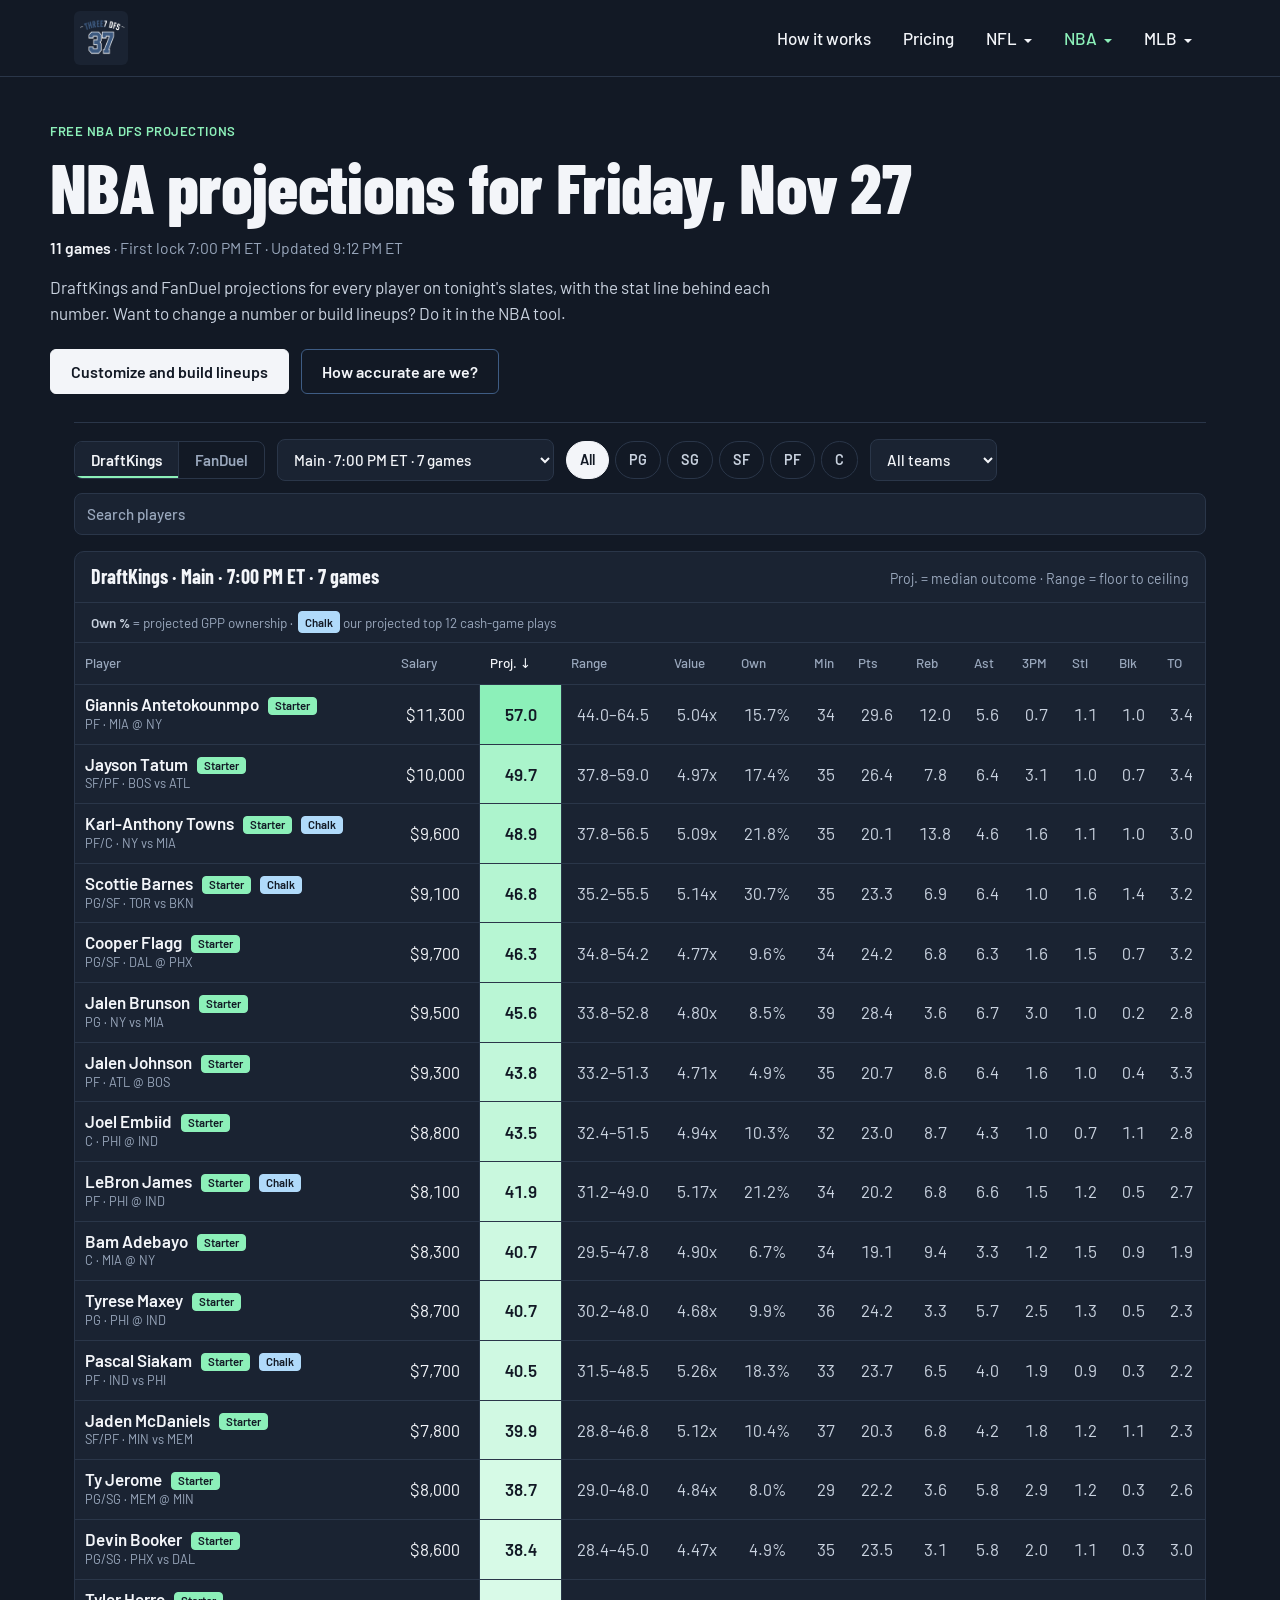
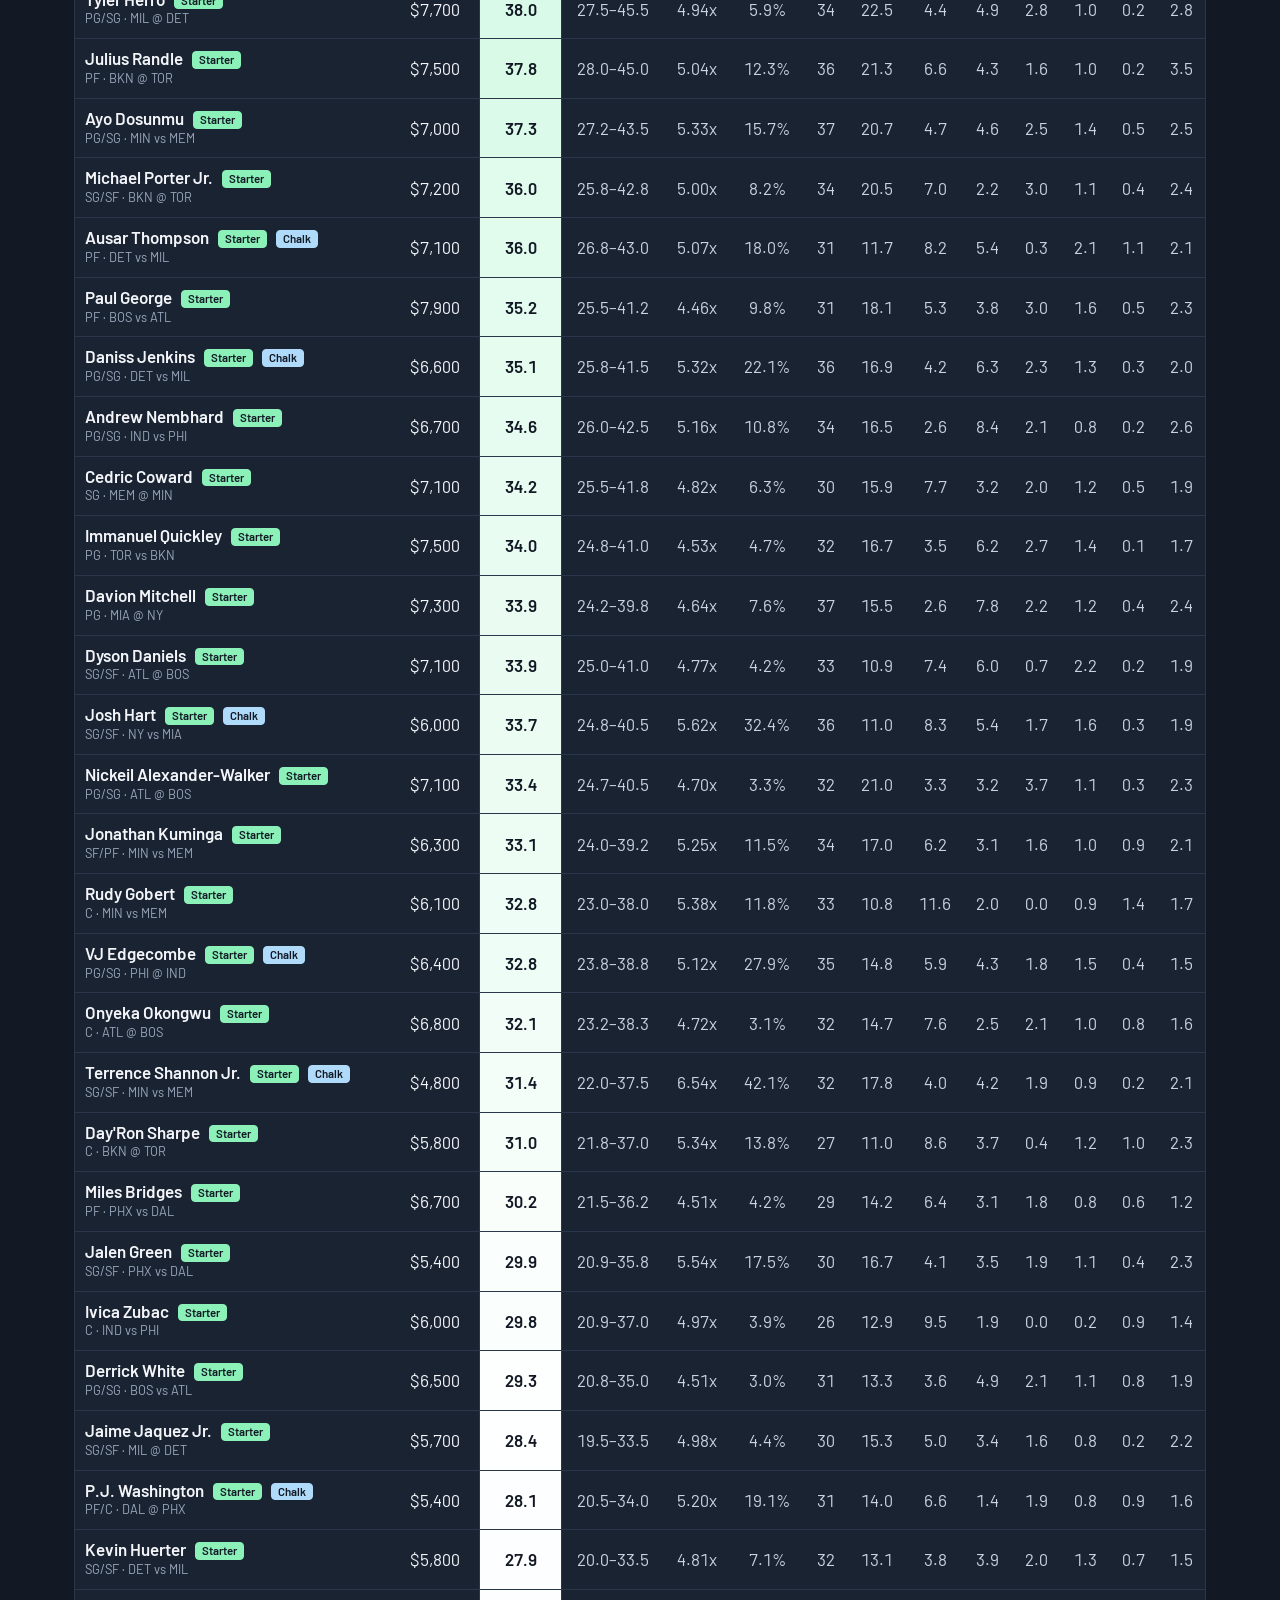
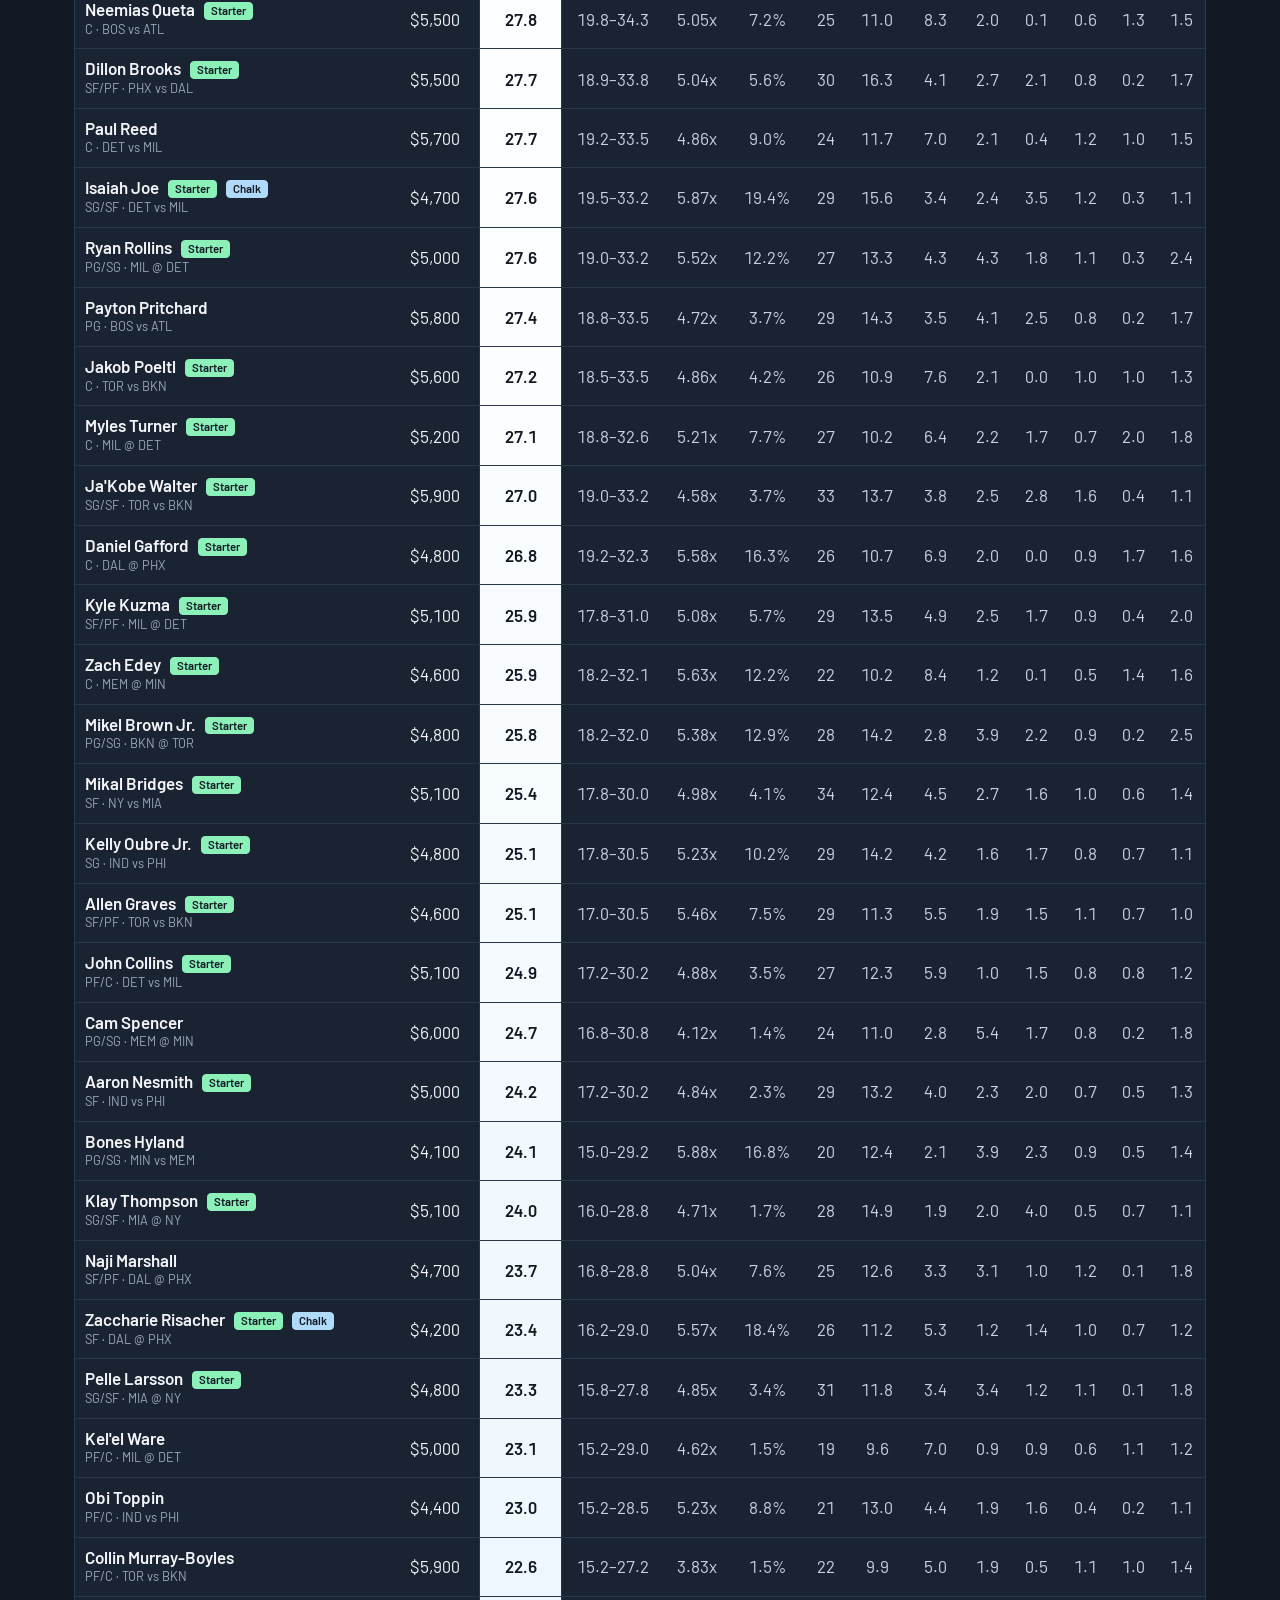
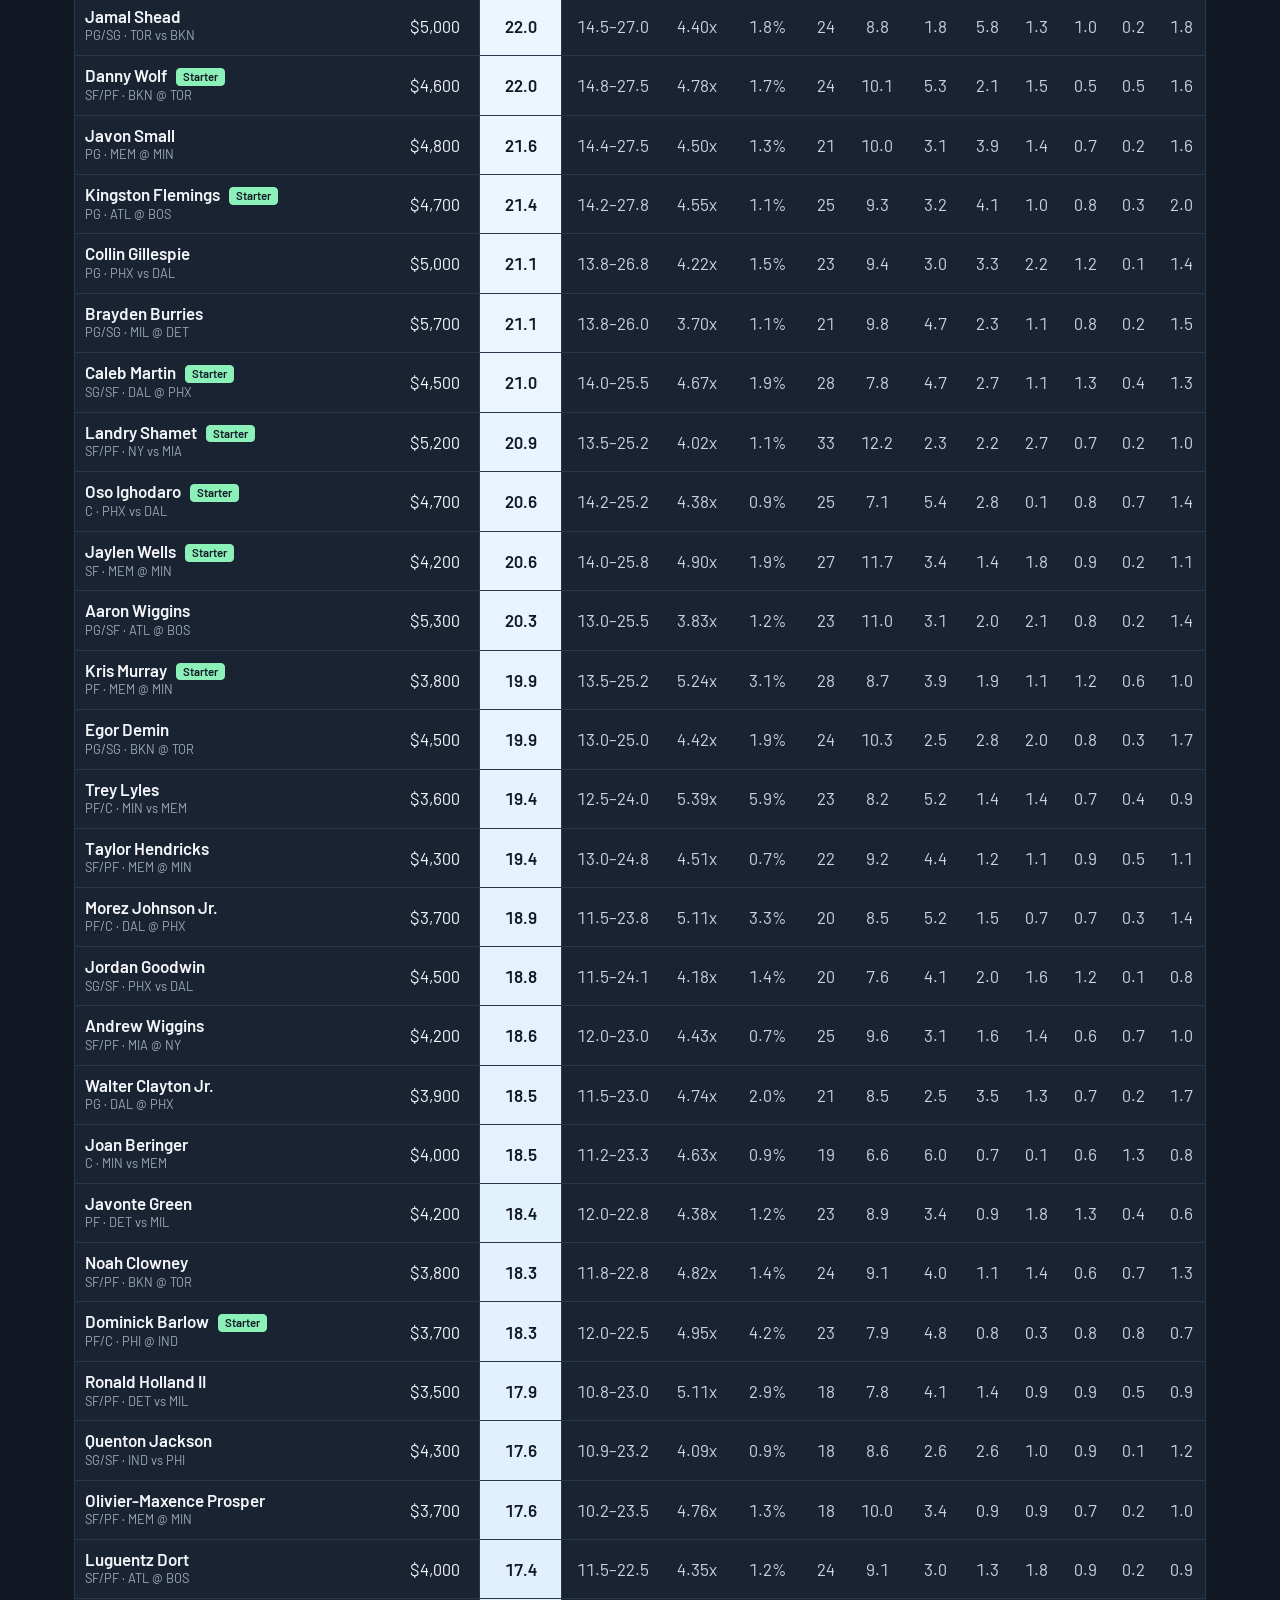
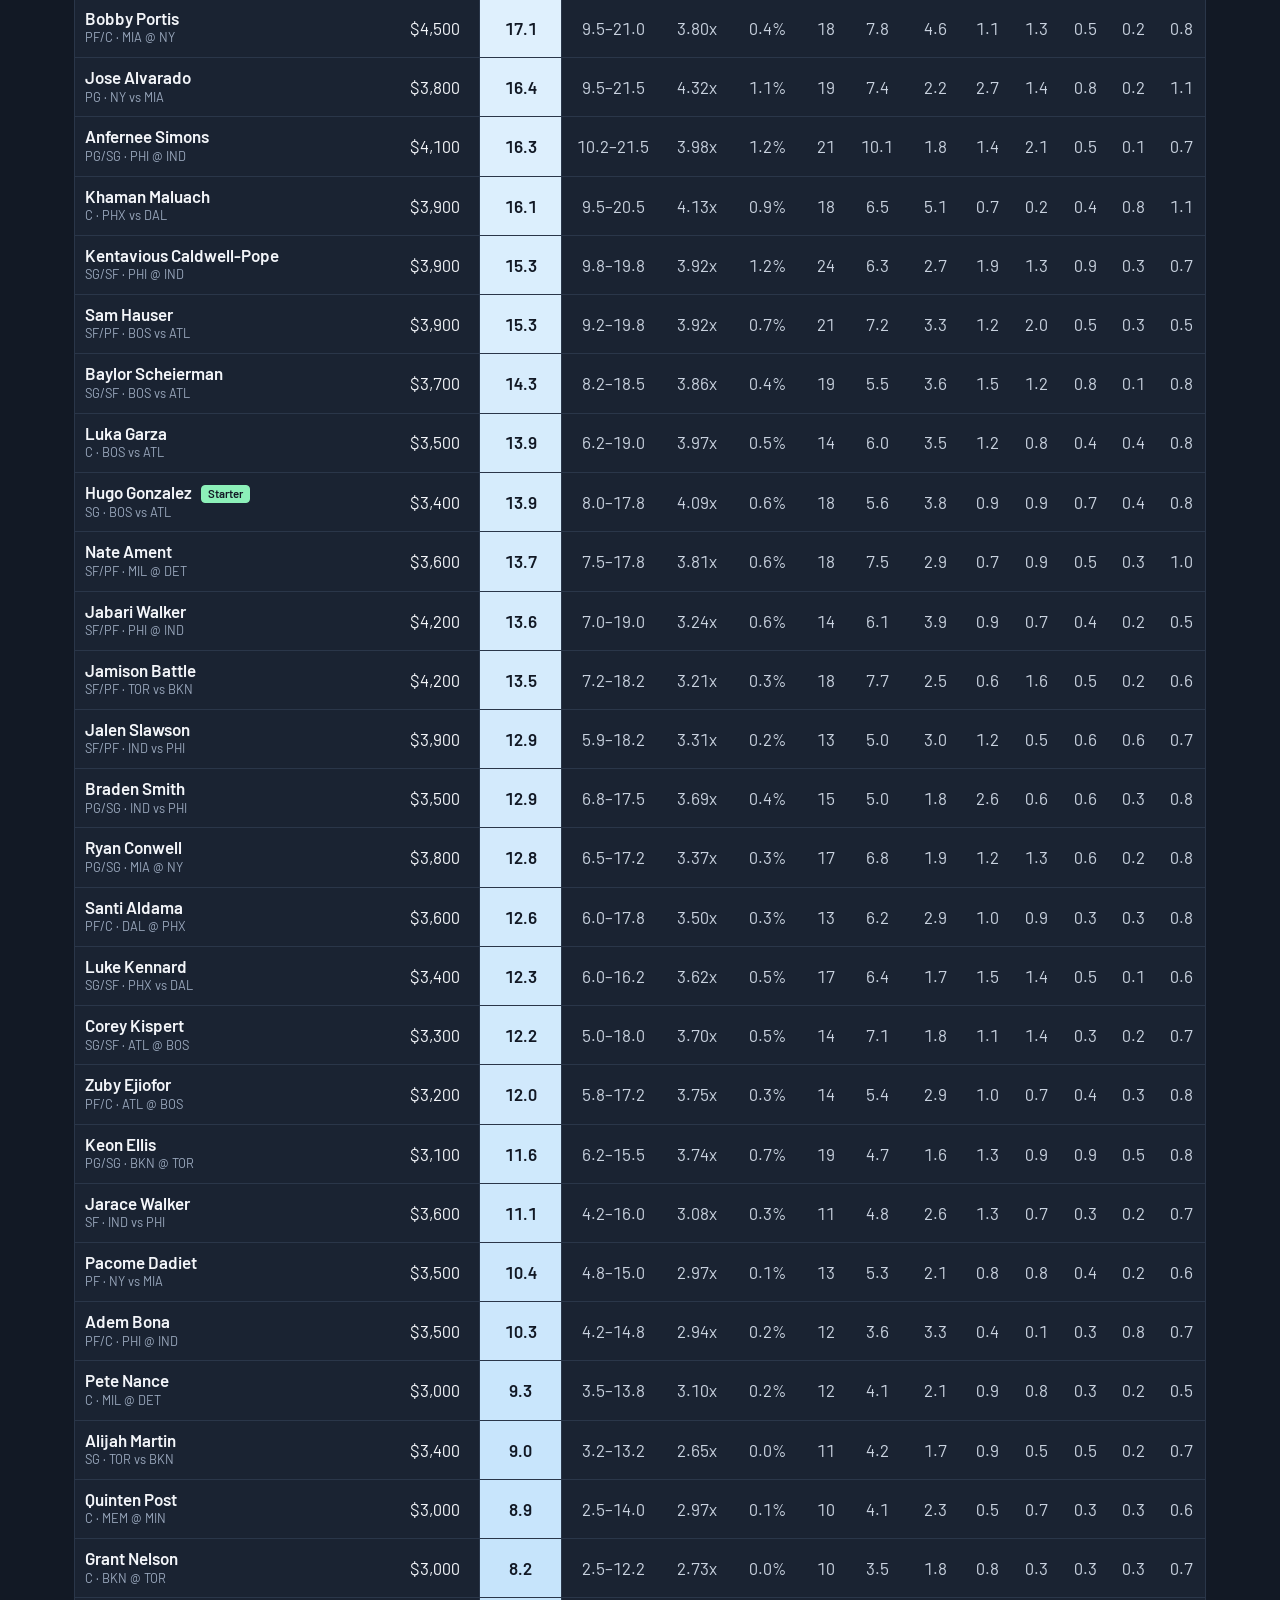
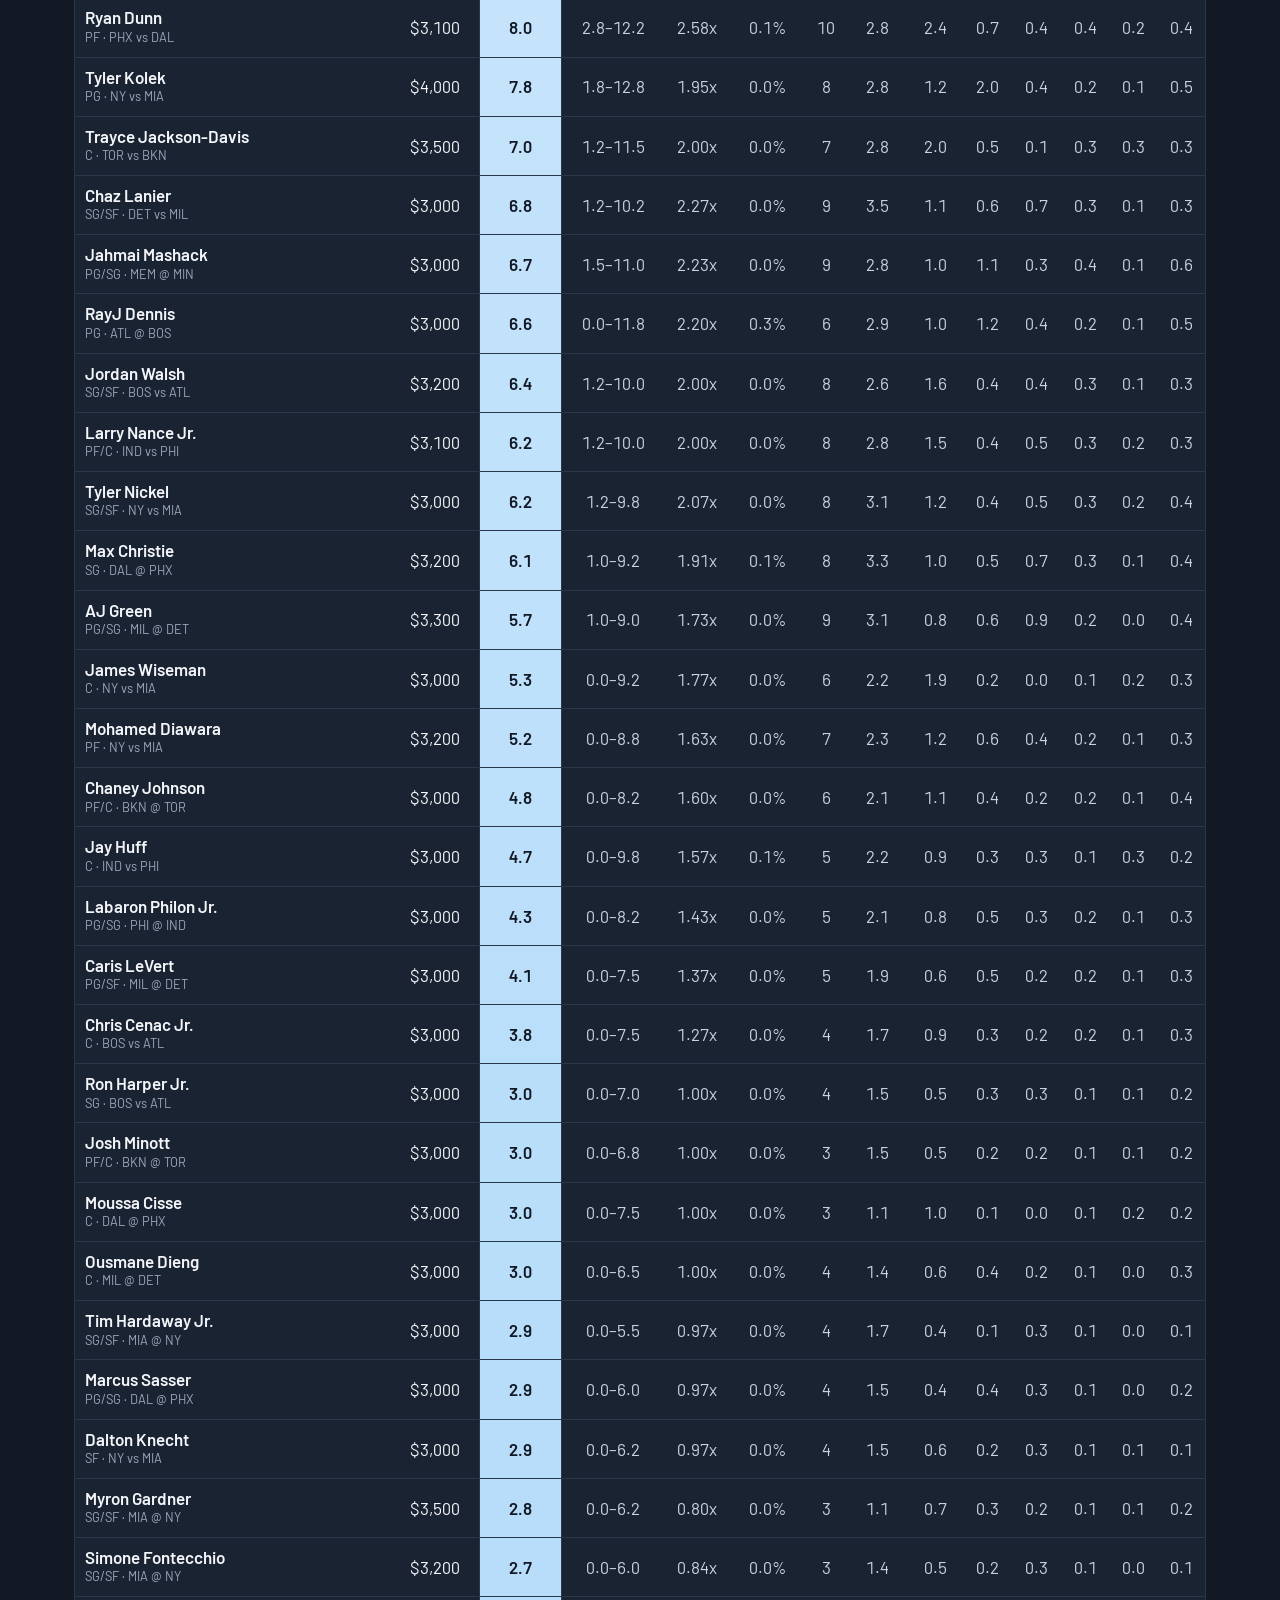
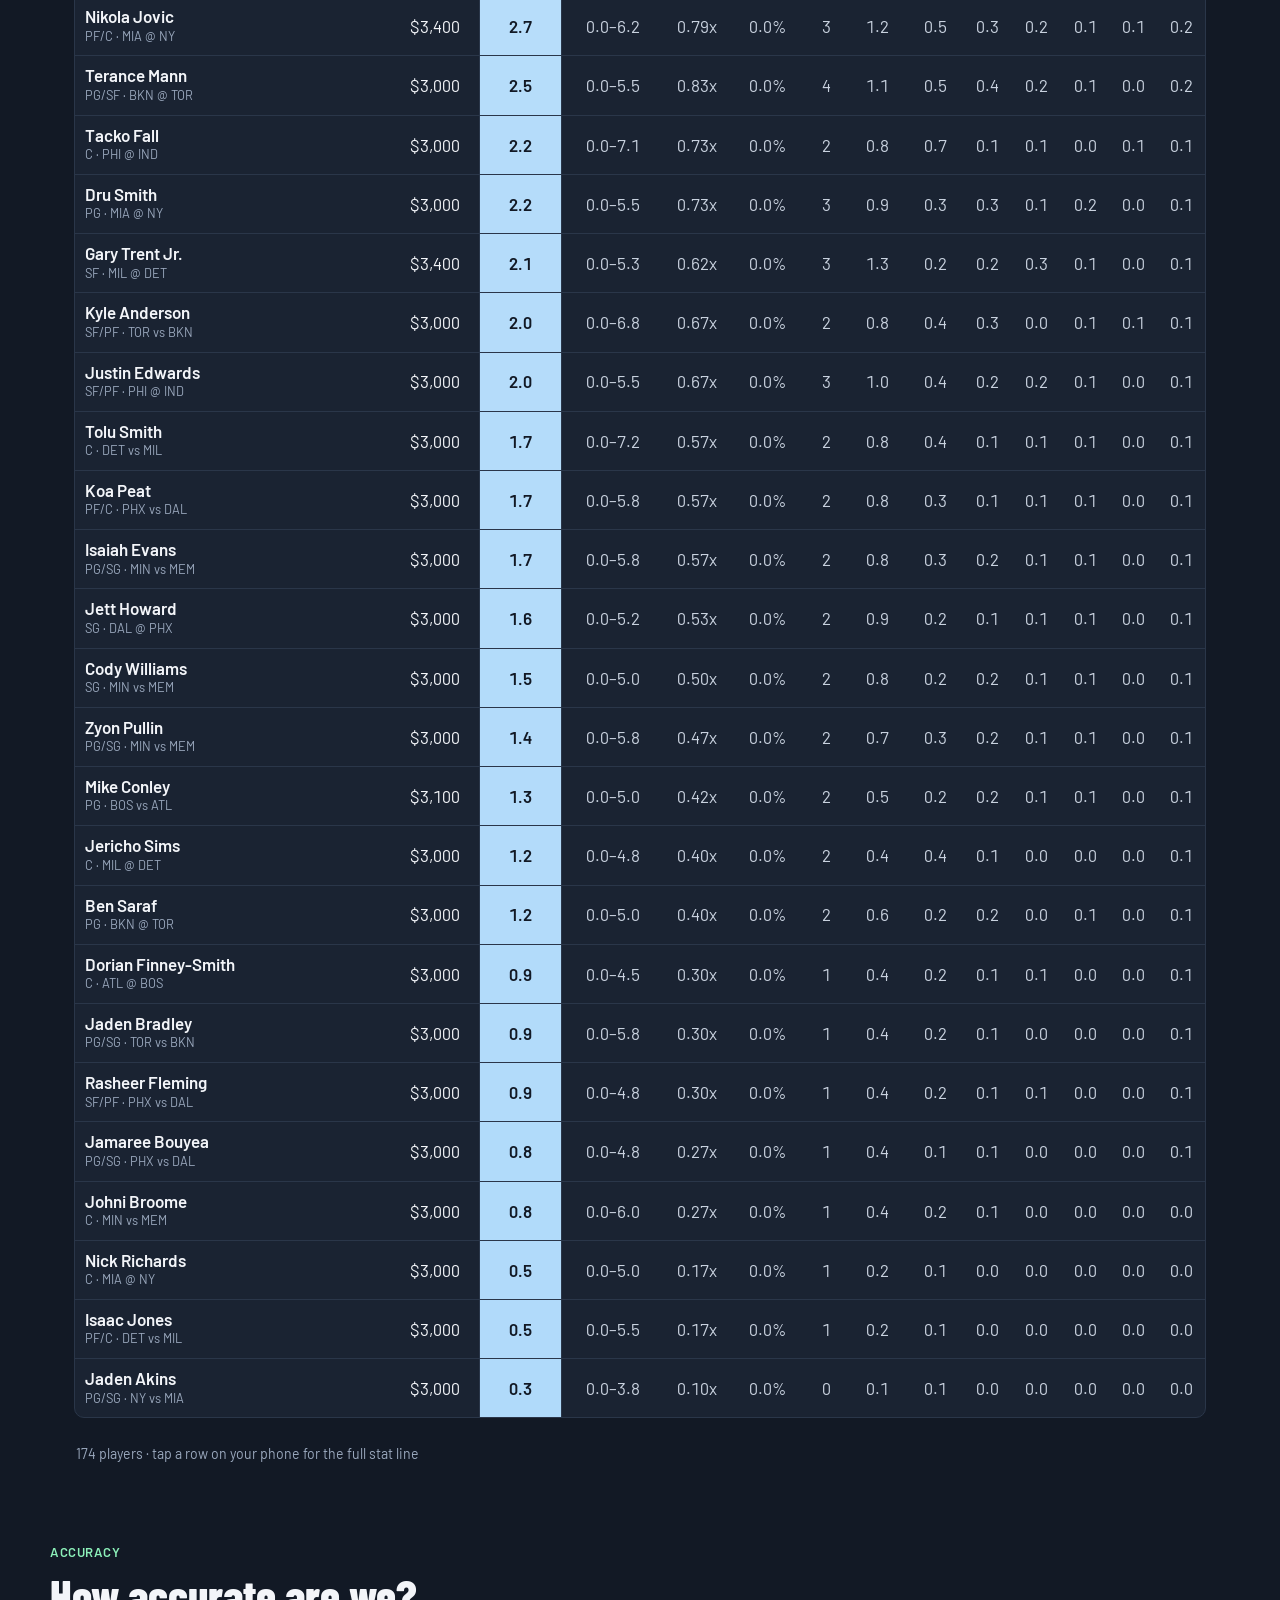
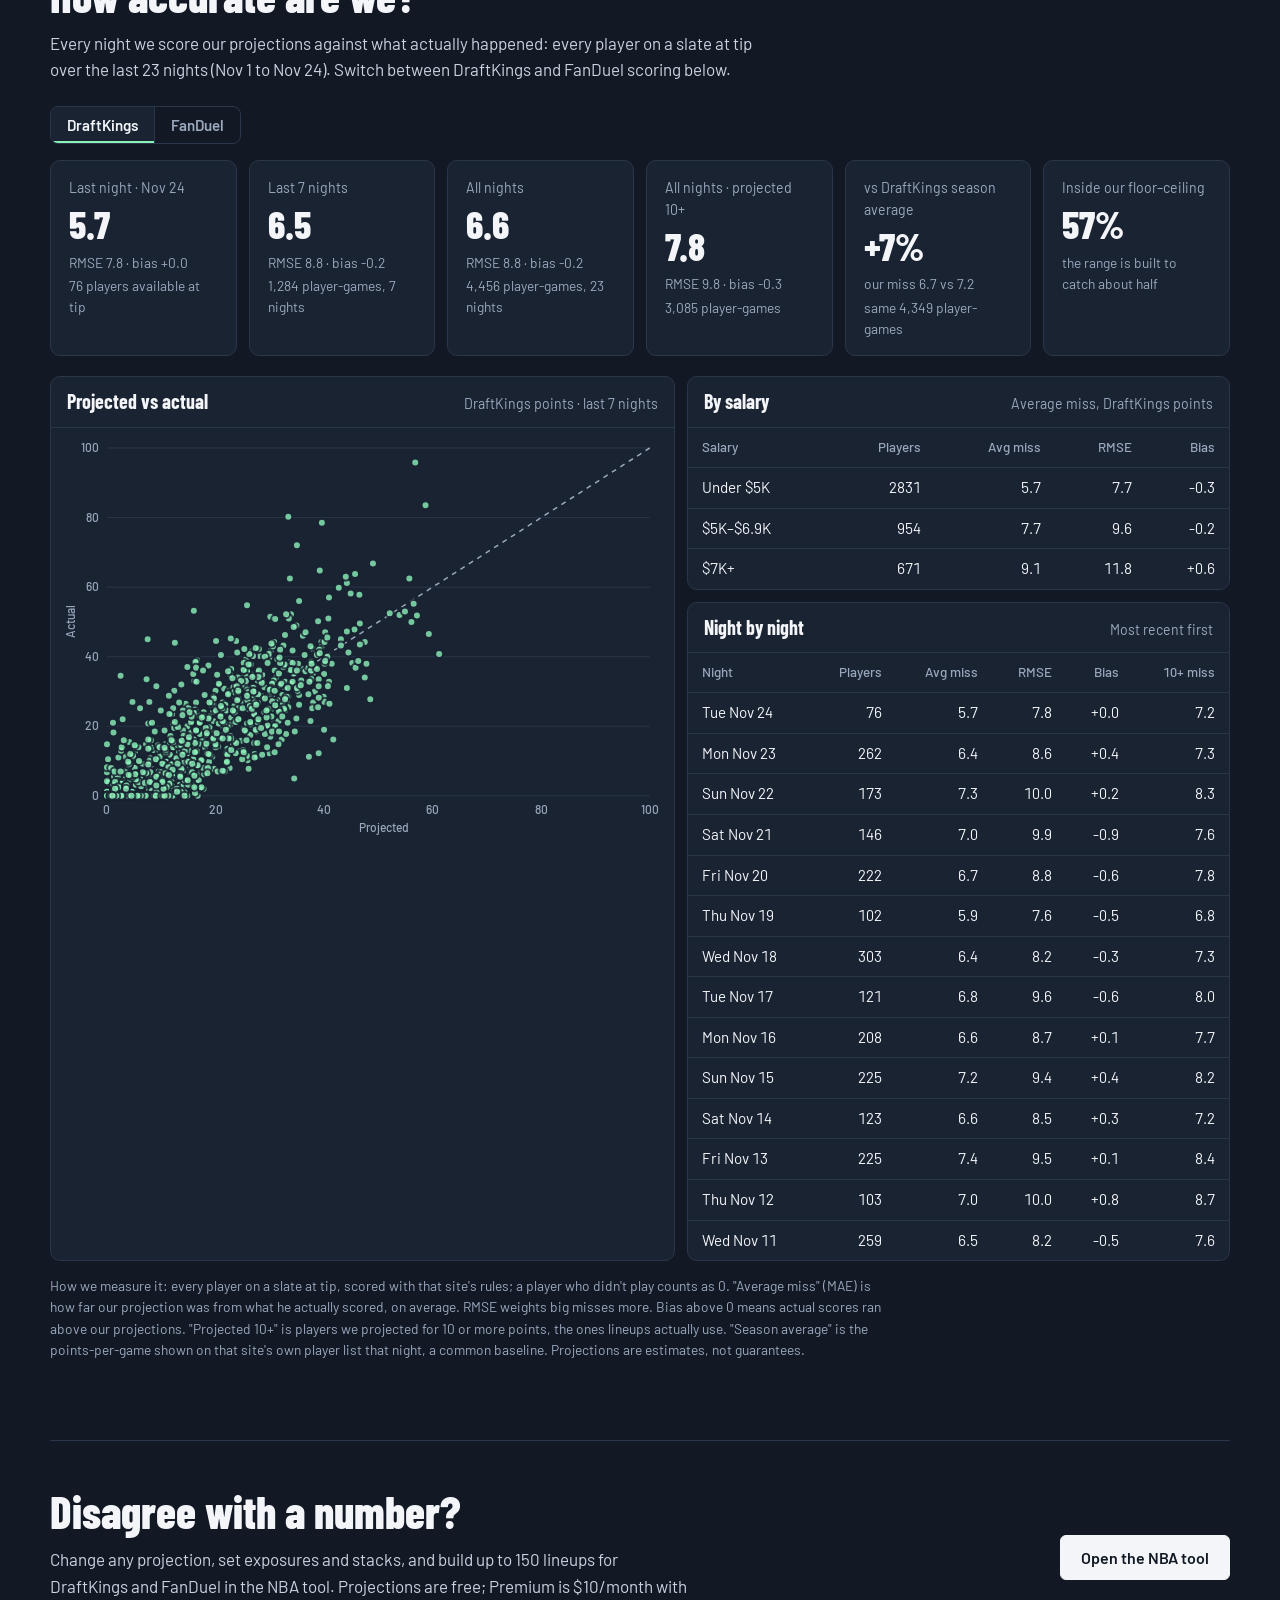
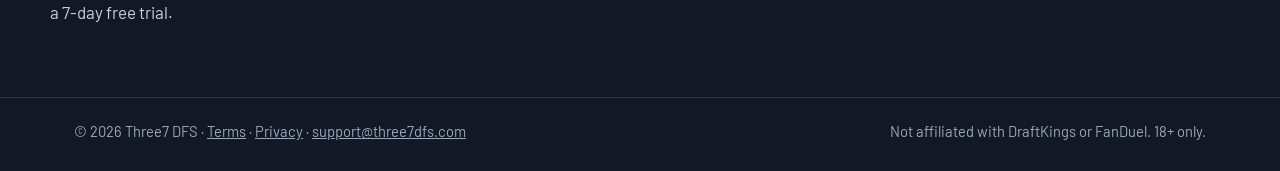
==== commit 218e115d: "Update NBA projections page" ====
--- a/nba/index.html
+++ b/nba/index.html
@@ -339,7 +339,7 @@
   <section class="head wrap" aria-labelledby="page-h">
     <p class="eyebrow">Free NBA DFS projections</p>
     <h1 id="page-h">NBA projections for Friday, Nov 27</h1>
-    <p class="head-meta"><strong>11 games</strong> · First lock 7:00 PM ET · Updated 9:03 PM ET</p>
+    <p class="head-meta"><strong>11 games</strong> · First lock 7:00 PM ET · Updated 9:12 PM ET</p>
     <p class="head-lede">DraftKings and FanDuel projections for every player on tonight's slates, with the stat line behind each number. Want to change a number or build lineups? Do it in the NBA tool.</p>
     <div class="actions">
       <a class="btn btn-solid" href="/nba/optimizer/">Customize and build lineups</a>
@@ -521,8 +521,8 @@
   </div>
 </footer>
 
-<script id="t7-data" type="application/json">{"date":"2026-11-27","updated":"2026-11-27T21:03:05-0500","slates":[{"site":"dk","key":"Main","label":"Main · 7:00 PM ET · 7 games","lock":"2026-11-27T19:00:00"},{"site":"dk","key":"Night 930","label":"Night 930 · 9:30 PM ET · 4 games","lock":"2026-11-27T21:30:00"},{"site":"dk","key":"Night","label":"Night · 7:30 PM ET · 3 games","lock":"2026-11-27T19:30:00"},{"site":"dk","key":"Night 800","label":"Night 800 · 8:00 PM ET · 2 games","lock":"2026-11-27T20:00:00"},{"site":"fd","key":"Main","label":"Main · 7:00 PM ET · 7 games","lock":"2026-11-27T19:00:00"},{"site":"fd","key":"After Hours","label":"After Hours · 9:30 PM ET · 4 games","lock":"2026-11-27T21:30:00"}],"xslates":[{"site":"dk","contest":"Captain","key":"MIA@NYK","label":"MIA @ NY · 7:00 PM ET","lock":"2026-11-27T19:00:00"},{"site":"dk","contest":"Captain","key":"DAL@PHX","label":"DAL @ PHX · 9:00 PM ET","lock":"2026-11-27T21:00:00"},{"site":"dk","contest":"Captain","key":"LAL@SAS","label":"LAL @ SA · 9:30 PM ET","lock":"2026-11-27T21:30:00"},{"site":"dk","contest":"Tiers","key":"Main","label":"Main · 7:00 PM ET · 7 games","lock":"2026-11-27T19:00:00"},{"site":"dk","contest":"TotalPoints","key":"Main","label":"Main · 7:00 PM ET · 7 games","lock":"2026-11-27T19:00:00"},{"site":"fd","contest":"Captain","key":"DAL@PHO","label":"DAL @ PHX · 9:00 PM ET","lock":"2026-11-27T21:00:00"},{"site":"fd","contest":"Captain","key":"LAL@SA","label":"LAL @ SA · 9:30 PM ET","lock":"2026-11-27T21:30:00"}],"players":[{"n":"Nikola Jokic","pos":"C","tm":"DEN","opp":"UTAH","home":false,"cf":false,"st":true,"inj":"Not listed","ls":"Expected","min":35.8,"pts":25.1,"reb":11.6,"ast":8.8,"tpm":1.5,"stl":1.4,"blk":1.1,"tov":3.6,"apts":null,"pavg":null,"dk":{"pos":"C","p":58.5,"f":43.5,"c":67.3,"sl":{"Night 930":11700},"id":{"Night 930":"45109971"},"a":57.5,"act":null,"xs":null,"op":{"Classic|Night 930":{"ALL":0.224}},"ow":{"Night 930":32.1},"ct":{"Night 930":"Core"}},"fd":{"pos":"C","p":56,"f":41.9,"c":63.8,"sl":{"After Hours":11800},"id":{"After Hours":"137260-55062"},"a":55,"act":null,"xs":null,"op":{"Classic|After Hours":{"ALL":0.42}},"ow":null,"ct":null}},{"n":"Giannis Antetokounmpo","pos":"F","tm":"MIA","opp":"NY","home":false,"cf":true,"st":true,"inj":"Available","ls":"Confirmed","min":34,"pts":29.6,"reb":12,"ast":5.6,"tpm":0.7,"stl":1.1,"blk":1,"tov":3.4,"apts":null,"pavg":28.4,"dk":{"pos":"PF","p":57,"f":44,"c":64.5,"sl":{"Main":11300},"id":{"Main":"45109130"},"a":57,"act":null,"xs":{"TotalPoints|Main":{"u":["45111261",0]},"Captain|MIA@NYK":{"c":["45114328",18600],"u":["45114294",12400]},"Tiers|Main":{"u":["45112972",0],"t":"T1"}},"op":{"Captain|MIA@NYK":{"CPT":0.212,"FLEX":0.5},"Classic|Main":{"ALL":0.06}},"ow":{"Main":15.7},"ct":null},"fd":{"pos":"PF","p":55.2,"f":42,"c":62.6,"sl":{"Main":11600},"id":{"Main":"137257-40199"},"a":55,"act":null,"xs":null,"op":{"Classic|Main":{"ALL":0.244}},"ow":null,"ct":null}},{"n":"Luka Doncic","pos":"G","tm":"LAL","opp":"SA","home":false,"cf":false,"st":true,"inj":"Not listed","ls":"Expected","min":33.8,"pts":33,"reb":5.8,"ast":7.1,"tpm":4.1,"stl":1.6,"blk":0.4,"tov":4.2,"apts":null,"pavg":null,"dk":{"pos":"PG","p":55.2,"f":41,"c":63,"sl":{"Night 930":12200},"id":{"Night 930":"45109966"},"a":61.4,"act":null,"xs":{"Captain|LAL@SAS":{"c":["45113115",19800],"u":["45113080",13200]}},"op":{"Captain|LAL@SAS":{"CPT":0.248,"FLEX":0.408},"Classic|Night 930":{"ALL":0.172}},"ow":{"Night 930":19.4},"ct":null},"fd":{"pos":"PG","p":52.2,"f":38.5,"c":59.9,"sl":{"After Hours":12400},"id":{"After Hours":"137260-84669"},"a":58.2,"act":null,"xs":{"Captain|LAL@SA":{"u":["137262-84669",16200]}},"op":{"Captain|LAL@SA":{"CPT":0.24,"FLEX":0.52},"Classic|After Hours":{"ALL":0.264}},"ow":null,"ct":null}},{"n":"Victor Wembanyama","pos":"F","tm":"SA","opp":"LAL","home":true,"cf":false,"st":true,"inj":"Not listed","ls":"Expected","min":29.7,"pts":26.6,"reb":11.3,"ast":3.2,"tpm":2.2,"stl":1.1,"blk":3.1,"tov":2.4,"apts":null,"pavg":null,"dk":{"pos":"C","p":54.8,"f":41.5,"c":65.5,"sl":{"Night 930":12000},"id":{"Night 930":"45109969"},"a":62.4,"act":null,"xs":{"Captain|LAL@SAS":{"c":["45113116",19500],"u":["45113081",13000]}},"op":{"Captain|LAL@SAS":{"CPT":0.316,"FLEX":0.396},"Classic|Night 930":{"ALL":0.164}},"ow":{"Night 930":25.7},"ct":{"Night 930":"Likely"}},"fd":{"pos":"C","p":55.2,"f":41.8,"c":66.2,"sl":{"After Hours":12800},"id":{"After Hours":"137260-188414"},"a":63.5,"act":null,"xs":{"Captain|LAL@SA":{"u":["137262-188414",17600]}},"op":{"Captain|LAL@SA":{"CPT":0.276,"FLEX":0.548},"Classic|After Hours":{"ALL":0.34}},"ow":null,"ct":null}},{"n":"Deni Avdija","pos":"F","tm":"POR","opp":"GS","home":true,"cf":false,"st":true,"inj":"Not listed","ls":"Expected","min":36.2,"pts":26.9,"reb":7.3,"ast":7.1,"tpm":2.3,"stl":1.1,"blk":0.7,"tov":4,"apts":null,"pavg":null,"dk":{"pos":"SF/PF","p":50,"f":38.5,"c":59.2,"sl":{"Night 930":9200},"id":{"Night 930":"45109973"},"a":45.2,"act":null,"xs":null,"op":{"Classic|Night 930":{"ALL":0.348}},"ow":{"Night 930":35},"ct":{"Night 930":"Core"}},"fd":{"pos":"PF/SF","p":47.6,"f":36.4,"c":56.2,"sl":{"After Hours":8700},"id":{"After Hours":"137260-145539"},"a":43.2,"act":null,"xs":null,"op":{"Classic|After Hours":{"ALL":0.5}},"ow":null,"ct":null}},{"n":"Jayson Tatum","pos":"F","tm":"BOS","opp":"ATL","home":true,"cf":true,"st":true,"inj":"Not listed","ls":"Confirmed","min":35.2,"pts":26.4,"reb":7.8,"ast":6.4,"tpm":3.1,"stl":1,"blk":0.7,"tov":3.4,"apts":null,"pavg":27.3,"dk":{"pos":"SF/PF","p":49.7,"f":37.8,"c":59,"sl":{"Night 800":10000,"Main":10000},"id":{"Night 800":"45114098","Main":"45109133"},"a":49.2,"act":null,"xs":{"TotalPoints|Main":{"u":["45111262",0]},"Tiers|Main":{"u":["45112973",0],"t":"T1"}},"op":{"Classic|Main":{"ALL":0.112},"Classic|Night 800":{"ALL":0.468}},"ow":{"Night 800":40.8,"Main":17.4},"ct":{"Night 800":"Core"}},"fd":{"pos":"PF/SF","p":47.1,"f":35.8,"c":55.7,"sl":{"Main":9900},"id":{"Main":"137257-80808"},"a":47,"act":null,"xs":null,"op":{"Classic|Main":{"ALL":0.196}},"ow":null,"ct":null}},{"n":"Karl-Anthony Towns","pos":"C","tm":"NY","opp":"MIA","home":true,"cf":true,"st":true,"inj":"Available","ls":"Confirmed","min":34.8,"pts":20.1,"reb":13.8,"ast":4.6,"tpm":1.6,"stl":1.1,"blk":1,"tov":3,"apts":null,"pavg":21.2,"dk":{"pos":"PF/C","p":48.9,"f":37.8,"c":56.5,"sl":{"Main":9600},"id":{"Main":"45109142"},"a":49.3,"act":null,"xs":{"TotalPoints|Main":{"u":["45111264",0]},"Captain|MIA@NYK":{"c":["45114329",15900],"u":["45114295",10600]},"Tiers|Main":{"u":["45112975",0],"t":"T1"}},"op":{"Captain|MIA@NYK":{"CPT":0.244,"FLEX":0.472},"Classic|Main":{"ALL":0.132}},"ow":{"Main":21.8},"ct":{"Main":"Core"}},"fd":{"pos":"C","p":46.8,"f":35.7,"c":53.9,"sl":{"Main":9800},"id":{"Main":"137257-58462"},"a":46.5,"act":null,"xs":null,"op":{"Classic|Main":{"ALL":0.244}},"ow":null,"ct":null}},{"n":"Scottie Barnes","pos":"F","tm":"TOR","opp":"BKN","home":true,"cf":true,"st":true,"inj":"Not listed","ls":"Confirmed","min":35,"pts":23.3,"reb":6.9,"ast":6.4,"tpm":1,"stl":1.6,"blk":1.4,"tov":3.2,"apts":null,"pavg":24.8,"dk":{"pos":"PG/SF","p":46.8,"f":35.2,"c":55.5,"sl":{"Night":9100,"Main":9100},"id":{"Night":"45113921","Main":"45109158"},"a":46.1,"act":null,"xs":{"TotalPoints|Main":{"u":["45111269",0]},"Tiers|Main":{"u":["45112979",0],"t":"T2"}},"op":{"Classic|Main":{"ALL":0.18},"Classic|Night":{"ALL":0.412}},"ow":{"Night":35.6,"Main":30.7},"ct":{"Night":"Core","Main":"Core"}},"fd":{"pos":"PF","p":46.8,"f":35.1,"c":55.5,"sl":{"Main":9500},"id":{"Main":"137257-157822"},"a":46.4,"act":null,"xs":null,"op":{"Classic|Main":{"ALL":0.244}},"ow":null,"ct":null}},{"n":"Cooper Flagg","pos":"F","tm":"DAL","opp":"PHX","home":false,"cf":true,"st":true,"inj":"Not listed","ls":"Confirmed","min":34.4,"pts":24.2,"reb":6.8,"ast":6.3,"tpm":1.6,"stl":1.5,"blk":0.7,"tov":3.2,"apts":null,"pavg":24.3,"dk":{"pos":"PG/SF","p":46.3,"f":34.8,"c":54.2,"sl":{"Main":9700},"id":{"Main":"45109137"},"a":46.8,"act":null,"xs":{"TotalPoints|Main":{"u":["45111263",0]},"Captain|DAL@PHX":{"c":["45113045",17400],"u":["45113010",11600]},"Tiers|Main":{"u":["45112974",0],"t":"T1"}},"op":{"Captain|DAL@PHX":{"CPT":0.38,"FLEX":0.456},"Classic|Main":{"ALL":0.092}},"ow":{"Main":9.6},"ct":null},"fd":{"pos":"SF/PF","p":45.3,"f":34.4,"c":53,"sl":{"Main":9600},"id":{"Main":"137257-228113"},"a":46.1,"act":null,"xs":{"Captain|DAL@PHO":{"u":["137261-228113",14200]}},"op":{"Captain|DAL@PHO":{"CPT":0.424,"FLEX":0.412},"Classic|Main":{"ALL":0.24}},"ow":null,"ct":null}},{"n":"Jalen Brunson","pos":"G","tm":"NY","opp":"MIA","home":true,"cf":true,"st":true,"inj":"Not listed","ls":"Confirmed","min":38.5,"pts":28.4,"reb":3.6,"ast":6.7,"tpm":3,"stl":1,"blk":0.2,"tov":2.8,"apts":null,"pavg":26.1,"dk":{"pos":"PG","p":45.6,"f":33.8,"c":52.8,"sl":{"Main":9500},"id":{"Main":"45109146"},"a":41.4,"act":null,"xs":{"TotalPoints|Main":{"u":["45111265",0]},"Captain|MIA@NYK":{"c":["45114330",15600],"u":["45114296",10400]},"Tiers|Main":{"u":["45112976",0],"t":"T2"}},"op":{"Captain|MIA@NYK":{"CPT":0.148,"FLEX":0.416},"Classic|Main":{"ALL":0.108}},"ow":{"Main":8.5},"ct":null},"fd":{"pos":"PG","p":43.4,"f":32.1,"c":50.2,"sl":{"Main":8200},"id":{"Main":"137257-84690"},"a":39.7,"act":null,"xs":null,"op":{"Classic|Main":{"ALL":0.248}},"ow":null,"ct":null}},{"n":"Jalen Johnson","pos":"F","tm":"ATL","opp":"BOS","home":false,"cf":true,"st":true,"inj":"Not listed","ls":"Confirmed","min":34.5,"pts":20.7,"reb":8.6,"ast":6.4,"tpm":1.6,"stl":1,"blk":0.4,"tov":3.3,"apts":null,"pavg":19.1,"dk":{"pos":"PF","p":43.8,"f":33.2,"c":51.3,"sl":{"Night 800":9300,"Main":9300},"id":{"Night 800":"45114188","Main":"45109152"},"a":44,"act":null,"xs":{"TotalPoints|Main":{"u":["45111267",0]},"Tiers|Main":{"u":["45112978",0],"t":"T2"}},"op":{"Classic|Main":{"ALL":0.104},"Classic|Night 800":{"ALL":0.392}},"ow":{"Night 800":25.9,"Main":4.9},"ct":null},"fd":{"pos":"PF","p":41.4,"f":31.7,"c":48.7,"sl":{"Main":9700},"id":{"Main":"137257-157833"},"a":41.8,"act":null,"xs":null,"op":{"Classic|Main":{"ALL":0.16}},"ow":null,"ct":null}},{"n":"Joel Embiid","pos":"C","tm":"PHI","opp":"IND","home":false,"cf":true,"st":true,"inj":"Available","ls":"Confirmed","min":31.5,"pts":23,"reb":8.7,"ast":4.3,"tpm":1,"stl":0.7,"blk":1.1,"tov":2.8,"apts":null,"pavg":20.4,"dk":{"pos":"C","p":43.5,"f":32.4,"c":51.5,"sl":{"Night":8800,"Main":8800},"id":{"Night":"45113734","Main":"45109163"},"a":41,"act":null,"xs":{"TotalPoints|Main":{"u":["45111270",0]},"Tiers|Main":{"u":["45112980",0],"t":"T2"}},"op":{"Classic|Main":{"ALL":0.08},"Classic|Night":{"ALL":0.276}},"ow":{"Night":28.6,"Main":10.3},"ct":{"Night":"Likely"}},"fd":{"pos":"C","p":42.4,"f":31.6,"c":50.1,"sl":{"Main":9000},"id":{"Main":"137257-49111"},"a":39.9,"act":null,"xs":null,"op":{"Classic|Main":{"ALL":0.148}},"ow":null,"ct":null}},{"n":"Jamal Murray","pos":"G","tm":"DEN","opp":"UTAH","home":false,"cf":false,"st":true,"inj":"Not listed","ls":"Expected","min":36,"pts":23.6,"reb":4.6,"ast":5.8,"tpm":2.9,"stl":1.2,"blk":0.7,"tov":2.3,"apts":null,"pavg":null,"dk":{"pos":"PG","p":42.3,"f":31,"c":49.5,"sl":{"Night 930":8800},"id":{"Night 930":"45109977"},"a":45.1,"act":null,"xs":null,"op":{"Classic|Night 930":{"ALL":0.244}},"ow":{"Night 930":27.8},"ct":{"Night 930":"Likely"}},"fd":{"pos":"PG","p":41.2,"f":30.5,"c":48.4,"sl":{"After Hours":8900},"id":{"After Hours":"137260-66108"},"a":44.2,"act":null,"xs":null,"op":{"Classic|After Hours":{"ALL":0.296}},"ow":null,"ct":null}},{"n":"LeBron James","pos":"F","tm":"PHI","opp":"IND","home":false,"cf":true,"st":true,"inj":"Not listed","ls":"Confirmed","min":33.7,"pts":20.2,"reb":6.8,"ast":6.6,"tpm":1.5,"stl":1.2,"blk":0.5,"tov":2.7,"apts":null,"pavg":17.1,"dk":{"pos":"PF","p":41.9,"f":31.2,"c":49,"sl":{"Night":8100,"Main":8100},"id":{"Night":"45113698","Main":"45109187"},"a":39.7,"act":null,"xs":{"TotalPoints|Main":{"u":["45111278",0]},"Tiers|Main":{"u":["45112985",0],"t":"T3"}},"op":{"Classic|Main":{"ALL":0.096},"Classic|Night":{"ALL":0.284}},"ow":{"Night":33.4,"Main":21.2},"ct":{"Night":"Core","Main":"Likely"}},"fd":{"pos":"PF","p":40.6,"f":30.3,"c":47.9,"sl":{"Main":8100},"id":{"Main":"137257-9488"},"a":38.6,"act":null,"xs":null,"op":{"Classic|Main":{"ALL":0.152}},"ow":null,"ct":null}},{"n":"Bam Adebayo","pos":"C","tm":"MIA","opp":"NY","home":false,"cf":true,"st":true,"inj":"Not listed","ls":"Confirmed","min":34.2,"pts":19.1,"reb":9.4,"ast":3.3,"tpm":1.2,"stl":1.5,"blk":0.9,"tov":1.9,"apts":null,"pavg":19.1,"dk":{"pos":"C","p":40.7,"f":29.5,"c":47.8,"sl":{"Main":8300},"id":{"Main":"45109182"},"a":40.6,"act":null,"xs":{"TotalPoints|Main":{"u":["45111275",0]},"Captain|MIA@NYK":{"c":["45114331",14100],"u":["45114297",9400]},"Tiers|Main":{"u":["45112984",0],"t":"T3"}},"op":{"Captain|MIA@NYK":{"CPT":0.112,"FLEX":0.464},"Classic|Main":{"ALL":0.088}},"ow":{"Main":6.7},"ct":null},"fd":{"pos":"C","p":40.5,"f":29.4,"c":47.4,"sl":{"Main":8600},"id":{"Main":"137257-80817"},"a":41.2,"act":null,"xs":null,"op":{"Classic|Main":{"ALL":0.16}},"ow":null,"ct":null}},{"n":"Tyrese Maxey","pos":"G","tm":"PHI","opp":"IND","home":false,"cf":true,"st":true,"inj":"Not listed","ls":"Confirmed","min":35.9,"pts":24.2,"reb":3.3,"ast":5.7,"tpm":2.5,"stl":1.3,"blk":0.5,"tov":2.3,"apts":null,"pavg":25.9,"dk":{"pos":"PG","p":40.7,"f":30.2,"c":48,"sl":{"Night":8700,"Main":8700},"id":{"Night":"45113876","Main":"45109165"},"a":42,"act":null,"xs":{"TotalPoints|Main":{"u":["45111271",0]},"Tiers|Main":{"u":["45112981",0],"t":"T3"}},"op":{"Classic|Main":{"ALL":0.104},"Classic|Night":{"ALL":0.232}},"ow":{"Night":21.8,"Main":9.9},"ct":null},"fd":{"pos":"PG","p":39.7,"f":29.5,"c":47,"sl":{"Main":8400},"id":{"Main":"137257-145331"},"a":41,"act":null,"xs":null,"op":{"Classic|Main":{"ALL":0.16}},"ow":null,"ct":null}},{"n":"Pascal Siakam","pos":"F","tm":"IND","opp":"PHI","home":true,"cf":true,"st":true,"inj":"Not listed","ls":"Confirmed","min":32.6,"pts":23.7,"reb":6.5,"ast":4,"tpm":1.9,"stl":0.9,"blk":0.3,"tov":2.2,"apts":null,"pavg":22.9,"dk":{"pos":"PF","p":40.5,"f":31.5,"c":48.5,"sl":{"Night":7700,"Main":7700},"id":{"Night":"45113747","Main":"45109202"},"a":38.6,"act":null,"xs":{"TotalPoints|Main":{"u":["45111285",0]},"Tiers|Main":{"u":["45112991",0],"t":"T4"}},"op":{"Classic|Main":{"ALL":0.16},"Classic|Night":{"ALL":0.368}},"ow":{"Night":29,"Main":18.3},"ct":{"Night":"Likely","Main":"Likely"}},"fd":{"pos":"PF","p":39.1,"f":30.5,"c":46.7,"sl":{"Main":7400},"id":{"Main":"137257-60021"},"a":37.4,"act":null,"xs":null,"op":{"Classic|Main":{"ALL":0.232}},"ow":null,"ct":null}},{"n":"Jaden McDaniels","pos":"F","tm":"MIN","opp":"MEM","home":true,"cf":true,"st":true,"inj":"Not listed","ls":"Confirmed","min":36.9,"pts":20.3,"reb":6.8,"ast":4.2,"tpm":1.8,"stl":1.2,"blk":1.1,"tov":2.3,"apts":null,"pavg":19.2,"dk":{"pos":"SF/PF","p":39.9,"f":28.8,"c":46.8,"sl":{"Night 800":7800,"Main":7800},"id":{"Night 800":"45114155","Main":"45109198"},"a":37,"act":null,"xs":{"TotalPoints|Main":{"u":["45111283",0]},"Tiers|Main":{"u":["45112990",0],"t":"T4"}},"op":{"Classic|Main":{"ALL":0.136},"Classic|Night 800":{"ALL":0.38}},"ow":{"Night 800":36.9,"Main":10.4},"ct":{"Night 800":"Core"}},"fd":{"pos":"PF","p":39.7,"f":28.8,"c":46.4,"sl":{"Main":7200},"id":{"Main":"137257-145319"},"a":36.8,"act":null,"xs":null,"op":{"Classic|Main":{"ALL":0.216}},"ow":null,"ct":null}},{"n":"Keyonte George","pos":"G","tm":"UTAH","opp":"DEN","home":true,"cf":false,"st":true,"inj":"Not listed","ls":"Expected","min":34.6,"pts":22.1,"reb":3.8,"ast":7,"tpm":2.5,"stl":1,"blk":0.1,"tov":3.3,"apts":null,"pavg":null,"dk":{"pos":"PG","p":39.6,"f":29,"c":48.2,"sl":{"Night 930":8200},"id":{"Night 930":"45109984"},"a":37.4,"act":null,"xs":null,"op":{"Classic|Night 930":{"ALL":0.204}},"ow":{"Night 930":23.4},"ct":null},"fd":{"pos":"PG","p":37.4,"f":27.4,"c":45.4,"sl":{"After Hours":7500},"id":{"After Hours":"137260-188412"},"a":35.1,"act":null,"xs":null,"op":{"Classic|After Hours":{"ALL":0.296}},"ow":null,"ct":null}},{"n":"Jrue Holiday","pos":"G","tm":"POR","opp":"GS","home":true,"cf":false,"st":true,"inj":"Not listed","ls":"Expected","min":35.9,"pts":18.5,"reb":5.2,"ast":7,"tpm":3,"stl":1.4,"blk":0.2,"tov":3,"apts":null,"pavg":null,"dk":{"pos":"PG/SF","p":39.2,"f":28.8,"c":46.8,"sl":{"Night 930":6000},"id":{"Night 930":"45110058"},"a":28.7,"act":null,"xs":null,"op":{"Classic|Night 930":{"ALL":0.432}},"ow":{"Night 930":47.9},"ct":{"Night 930":"Core"}},"fd":{"pos":"SG/PG","p":37.2,"f":27.3,"c":44.9,"sl":{"After Hours":6200},"id":{"After Hours":"137260-9663"},"a":27.6,"act":null,"xs":null,"op":{"Classic|After Hours":{"ALL":0.34}},"ow":null,"ct":null}},{"n":"Ty Jerome","pos":"G","tm":"MEM","opp":"MIN","home":false,"cf":true,"st":true,"inj":"Not listed","ls":"Confirmed","min":29.3,"pts":22.2,"reb":3.6,"ast":5.8,"tpm":2.9,"stl":1.2,"blk":0.3,"tov":2.6,"apts":null,"pavg":24.5,"dk":{"pos":"PG/SG","p":38.7,"f":29,"c":48,"sl":{"Night 800":8000,"Main":8000},"id":{"Night 800":"45114102","Main":"45109190"},"a":39.7,"act":null,"xs":{"TotalPoints|Main":{"u":["45111279",0]},"Tiers|Main":{"u":["45112986",0],"t":"T3"}},"op":{"Classic|Main":{"ALL":0.14},"Classic|Night 800":{"ALL":0.392}},"ow":{"Night 800":33.9,"Main":8},"ct":{"Night 800":"Likely"}},"fd":{"pos":"PG/SG","p":37,"f":27.8,"c":46.4,"sl":{"Main":7200},"id":{"Main":"137257-110331"},"a":38.1,"act":null,"xs":null,"op":{"Classic|Main":{"ALL":0.228}},"ow":null,"ct":null}},{"n":"Devin Booker","pos":"G","tm":"PHX","opp":"DAL","home":true,"cf":true,"st":true,"inj":"Not listed","ls":"Confirmed","min":35,"pts":23.5,"reb":3.1,"ast":5.8,"tpm":2,"stl":1.1,"blk":0.3,"tov":3,"apts":null,"pavg":24.5,"dk":{"pos":"PG/SG","p":38.4,"f":28.4,"c":45,"sl":{"Main":8600},"id":{"Main":"45109168"},"a":38.6,"act":null,"xs":{"TotalPoints|Main":{"u":["45111272",0]},"Captain|DAL@PHX":{"c":["45113046",15900],"u":["45113011",10600]},"Tiers|Main":{"u":["45112982",0],"t":"T3"}},"op":{"Captain|DAL@PHX":{"CPT":0.128,"FLEX":0.516},"Classic|Main":{"ALL":0.032}},"ow":{"Main":4.9},"ct":null},"fd":{"pos":"PG","p":37,"f":27.1,"c":43.4,"sl":{"Main":8300},"id":{"Main":"137257-58460"},"a":37.8,"act":null,"xs":{"Captain|DAL@PHO":{"u":["137261-58460",13400]}},"op":{"Captain|DAL@PHO":{"CPT":0.136,"FLEX":0.56},"Classic|Main":{"ALL":0.08}},"ow":null,"ct":null}},{"n":"Tyler Herro","pos":"G","tm":"MIL","opp":"DET","home":false,"cf":true,"st":true,"inj":"Not listed","ls":"Confirmed","min":33.7,"pts":22.5,"reb":4.4,"ast":4.9,"tpm":2.8,"stl":1,"blk":0.2,"tov":2.8,"apts":null,"pavg":22.3,"dk":{"pos":"PG/SG","p":38,"f":27.5,"c":45.5,"sl":{"Night":7700,"Main":7700},"id":{"Night":"45113826","Main":"45109213"},"a":37.6,"act":null,"xs":{"TotalPoints|Main":{"u":["45111286",0]},"Tiers|Main":{"u":["45112992",0],"t":"T4"}},"op":{"Classic|Main":{"ALL":0.128},"Classic|Night":{"ALL":0.276}},"ow":{"Night":17.7,"Main":5.9},"ct":null},"fd":{"pos":"SG/PG","p":36.1,"f":25.9,"c":43.5,"sl":{"Main":7300},"id":{"Main":"137257-110312"},"a":35.8,"act":null,"xs":null,"op":{"Classic|Main":{"ALL":0.168}},"ow":null,"ct":null}},{"n":"Julius Randle","pos":"F","tm":"BKN","opp":"TOR","home":false,"cf":true,"st":true,"inj":"Not listed","ls":"Confirmed","min":35.5,"pts":21.3,"reb":6.6,"ast":4.3,"tpm":1.6,"stl":1,"blk":0.2,"tov":3.5,"apts":null,"pavg":21.9,"dk":{"pos":"PF","p":37.8,"f":28,"c":45,"sl":{"Night":7500,"Main":7500},"id":{"Night":"45113731","Main":"45109220"},"a":37.9,"act":null,"xs":{"TotalPoints|Main":{"u":["45111287",0]},"Tiers|Main":{"u":["45112994",0],"t":"T5"}},"op":{"Classic|Main":{"ALL":0.068},"Classic|Night":{"ALL":0.22}},"ow":{"Night":21.9,"Main":12.3},"ct":null},"fd":{"pos":"PF","p":35.9,"f":26.6,"c":42.7,"sl":{"Main":6900},"id":{"Main":"137257-42669"},"a":36,"act":null,"xs":null,"op":{"Classic|Main":{"ALL":0.12}},"ow":null,"ct":null}},{"n":"Donovan Clingan","pos":"C","tm":"POR","opp":"GS","home":true,"cf":false,"st":true,"inj":"Not listed","ls":"Expected","min":29,"pts":12.7,"reb":12.2,"ast":2.6,"tpm":1.1,"stl":0.7,"blk":2,"tov":1.7,"apts":null,"pavg":null,"dk":{"pos":"C","p":37.6,"f":27.9,"c":45,"sl":{"Night 930":7300},"id":{"Night 930":"45110017"},"a":34,"act":null,"xs":null,"op":{"Classic|Night 930":{"ALL":0.236}},"ow":{"Night 930":33.4},"ct":{"Night 930":"Core"}},"fd":{"pos":"C","p":37.6,"f":28.1,"c":44.7,"sl":{"After Hours":7900},"id":{"After Hours":"137260-203714"},"a":34.3,"act":null,"xs":null,"op":{"Classic|After Hours":{"ALL":0.296}},"ow":null,"ct":null}},{"n":"Ayo Dosunmu","pos":"G","tm":"MIN","opp":"MEM","home":true,"cf":true,"st":true,"inj":"Not listed","ls":"Confirmed","min":36.5,"pts":20.7,"reb":4.7,"ast":4.6,"tpm":2.5,"stl":1.4,"blk":0.5,"tov":2.5,"apts":null,"pavg":18,"dk":{"pos":"PG/SG","p":37.3,"f":27.2,"c":43.5,"sl":{"Night 800":7000,"Main":7000},"id":{"Night 800":"45114122","Main":"45109245"},"a":31.9,"act":null,"xs":{"TotalPoints|Main":{"u":["45111295",0]},"Tiers|Main":{"u":["45113001",0],"t":"T5"}},"op":{"Classic|Main":{"ALL":0.16},"Classic|Night 800":{"ALL":0.392}},"ow":{"Night 800":48.4,"Main":15.7},"ct":{"Night 800":"Core"}},"fd":{"pos":"SG/PG","p":36.3,"f":26.3,"c":42.3,"sl":{"Main":6100},"id":{"Main":"137257-157849"},"a":30.8,"act":null,"xs":null,"op":{"Classic|Main":{"ALL":0.224}},"ow":null,"ct":null}},{"n":"Michael Porter Jr.","pos":"F","tm":"BKN","opp":"TOR","home":false,"cf":true,"st":true,"inj":"Not listed","ls":"Confirmed","min":34.1,"pts":20.5,"reb":7,"ast":2.2,"tpm":3,"stl":1.1,"blk":0.4,"tov":2.4,"apts":null,"pavg":19.1,"dk":{"pos":"SG/SF","p":36,"f":25.8,"c":42.8,"sl":{"Night":7200,"Main":7200},"id":{"Night":"45113789","Main":"45109240"},"a":34.4,"act":null,"xs":{"TotalPoints|Main":{"u":["45111290",0]},"Tiers|Main":{"u":["45112996",0],"t":"T5"}},"op":{"Classic|Main":{"ALL":0.12},"Classic|Night":{"ALL":0.296}},"ow":{"Night":20.3,"Main":8.2},"ct":null},"fd":{"pos":"SF","p":34.1,"f":24.6,"c":41,"sl":{"Main":6300},"id":{"Main":"137257-84682"},"a":32.8,"act":null,"xs":null,"op":{"Classic|Main":{"ALL":0.172}},"ow":null,"ct":null}},{"n":"Ausar Thompson","pos":"G","tm":"DET","opp":"MIL","home":true,"cf":true,"st":true,"inj":"Not listed","ls":"Confirmed","min":31.3,"pts":11.7,"reb":8.2,"ast":5.4,"tpm":0.3,"stl":2.1,"blk":1.1,"tov":2.1,"apts":null,"pavg":10.8,"dk":{"pos":"PF","p":36,"f":26.8,"c":43,"sl":{"Night":7100,"Main":7100},"id":{"Night":"45113984","Main":"45109237"},"a":34.5,"act":null,"xs":{"TotalPoints|Main":{"u":["45111293",0]},"Tiers|Main":{"u":["45113000",0],"t":"T5"}},"op":{"Classic|Main":{"ALL":0.104},"Classic|Night":{"ALL":0.272}},"ow":{"Night":29.8,"Main":18},"ct":{"Night":"Likely","Main":"Likely"}},"fd":{"pos":"SF/SG","p":37.2,"f":27.7,"c":44.6,"sl":{"Main":7800},"id":{"Main":"137257-188426"},"a":34.8,"act":null,"xs":null,"op":{"Classic|Main":{"ALL":0.156}},"ow":null,"ct":null}},{"n":"Yaxel Lendeborg","pos":"F","tm":"GS","opp":"POR","home":false,"cf":false,"st":true,"inj":"Not listed","ls":"Expected","min":30.1,"pts":18.4,"reb":6.8,"ast":3.4,"tpm":1.8,"stl":1.1,"blk":0.7,"tov":2.7,"apts":null,"pavg":null,"dk":{"pos":"SF/PF","p":35.6,"f":25.2,"c":43.5,"sl":{"Night 930":8500},"id":{"Night 930":"45109980"},"a":37,"act":null,"xs":null,"op":{"Classic|Night 930":{"ALL":0.112}},"ow":{"Night 930":6.4},"ct":null},"fd":{"pos":"PF/SF","p":34.6,"f":24.6,"c":42.3,"sl":{"After Hours":8000},"id":{"After Hours":"137260-248956"},"a":35.8,"act":null,"xs":null,"op":{"Classic|After Hours":{"ALL":0.176}},"ow":null,"ct":null}},{"n":"Paul George","pos":"F","tm":"BOS","opp":"ATL","home":true,"cf":true,"st":true,"inj":"Not listed","ls":"Confirmed","min":31.1,"pts":18.1,"reb":5.3,"ast":3.8,"tpm":3,"stl":1.6,"blk":0.5,"tov":2.3,"apts":null,"pavg":20.4,"dk":{"pos":"PF","p":35.2,"f":25.5,"c":41.2,"sl":{"Night 800":7900,"Main":7900},"id":{"Night 800":"45114067","Main":"45109205"},"a":39.1,"act":null,"xs":{"TotalPoints|Main":{"u":["45111281",0]},"Tiers|Main":{"u":["45112988",0],"t":"T4"}},"op":{"Classic|Main":{"ALL":0.08},"Classic|Night 800":{"ALL":0.236}},"ow":{"Night 800":31.2,"Main":9.8},"ct":null},"fd":{"pos":"SF","p":34.3,"f":24.8,"c":40.4,"sl":{"Main":7500},"id":{"Main":"137257-12341"},"a":38.4,"act":null,"xs":null,"op":{"Classic|Main":{"ALL":0.104}},"ow":null,"ct":null}},{"n":"Daniss Jenkins","pos":"G","tm":"DET","opp":"MIL","home":true,"cf":true,"st":true,"inj":"Not listed","ls":"Confirmed","min":36,"pts":16.9,"reb":4.2,"ast":6.3,"tpm":2.3,"stl":1.3,"blk":0.3,"tov":2,"apts":null,"pavg":14.1,"dk":{"pos":"PG/SG","p":35.1,"f":25.8,"c":41.5,"sl":{"Night":6600,"Main":6600},"id":{"Night":"45113872","Main":"45109258"},"a":28.4,"act":null,"xs":{"TotalPoints|Main":{"u":["45111299",0]},"Tiers|Main":{"u":["45113005",0],"t":"T6"}},"op":{"Classic|Main":{"ALL":0.144},"Classic|Night":{"ALL":0.308}},"ow":{"Night":40.3,"Main":22.1},"ct":{"Night":"Core","Main":"Core"}},"fd":{"pos":"PG/SG","p":34.1,"f":25,"c":40.4,"sl":{"Main":5400},"id":{"Main":"137257-203812"},"a":27.4,"act":null,"xs":null,"op":{"Classic|Main":{"ALL":0.216}},"ow":null,"ct":null}},{"n":"Andrew Nembhard","pos":"G","tm":"IND","opp":"PHI","home":true,"cf":true,"st":true,"inj":"Not listed","ls":"Confirmed","min":33.6,"pts":16.5,"reb":2.6,"ast":8.4,"tpm":2.1,"stl":0.8,"blk":0.2,"tov":2.6,"apts":null,"pavg":16.1,"dk":{"pos":"PG/SG","p":34.6,"f":26,"c":42.5,"sl":{"Night":6700,"Main":6700},"id":{"Night":"45113819","Main":"45109262"},"a":31.9,"act":null,"xs":{"TotalPoints|Main":{"u":["45111298",0]},"Tiers|Main":{"u":["45113004",0],"t":"T6"}},"op":{"Classic|Main":{"ALL":0.164},"Classic|Night":{"ALL":0.324}},"ow":{"Night":23.1,"Main":10.8},"ct":{"Night":"Likely"}},"fd":{"pos":"SG/PG","p":32.6,"f":24.7,"c":40.3,"sl":{"Main":5900},"id":{"Main":"137257-171747"},"a":29.7,"act":null,"xs":null,"op":{"Classic|Main":{"ALL":0.208}},"ow":null,"ct":null}},{"n":"Zion Williamson","pos":"F","tm":"NO","opp":"LAC","home":false,"cf":false,"st":true,"inj":"Not listed","ls":"Expected","min":32,"pts":20.6,"reb":5.4,"ast":2.8,"tpm":0.2,"stl":1.4,"blk":0.6,"tov":2.3,"apts":null,"pavg":null,"dk":{"pos":"PF","p":34.5,"f":26,"c":41,"sl":{"Night 930":7200},"id":{"Night 930":"45110023"},"a":36.4,"act":null,"xs":null,"op":{"Classic|Night 930":{"ALL":0.172}},"ow":{"Night 930":27.8},"ct":{"Night 930":"Likely"}},"fd":{"pos":"PF","p":34.8,"f":26.2,"c":41.6,"sl":{"After Hours":7000},"id":{"After Hours":"137260-110310"},"a":37.1,"act":null,"xs":null,"op":{"Classic|After Hours":{"ALL":0.284}},"ow":null,"ct":null}},{"n":"Cedric Coward","pos":"F","tm":"MEM","opp":"MIN","home":false,"cf":true,"st":true,"inj":"Not listed","ls":"Confirmed","min":29.5,"pts":15.9,"reb":7.7,"ast":3.2,"tpm":2,"stl":1.2,"blk":0.5,"tov":1.9,"apts":null,"pavg":15.3,"dk":{"pos":"SG","p":34.2,"f":25.5,"c":41.8,"sl":{"Night 800":7100,"Main":7100},"id":{"Night 800":"45114230","Main":"45109234"},"a":34.9,"act":null,"xs":{"TotalPoints|Main":{"u":["45111291",0]},"Tiers|Main":{"u":["45112999",0],"t":"T5"}},"op":{"Classic|Main":{"ALL":0.096},"Classic|Night 800":{"ALL":0.34}},"ow":{"Night 800":32.6,"Main":6.3},"ct":{"Night 800":"Likely"}},"fd":{"pos":"SG/SF","p":33.2,"f":25.1,"c":40.7,"sl":{"Main":7000},"id":{"Main":"137257-228127"},"a":34,"act":null,"xs":null,"op":{"Classic|Main":{"ALL":0.112}},"ow":null,"ct":null}},{"n":"Immanuel Quickley","pos":"G","tm":"TOR","opp":"BKN","home":true,"cf":true,"st":true,"inj":"Not listed","ls":"Confirmed","min":32,"pts":16.7,"reb":3.5,"ast":6.2,"tpm":2.7,"stl":1.4,"blk":0.1,"tov":1.7,"apts":null,"pavg":17.5,"dk":{"pos":"PG","p":34,"f":24.8,"c":41,"sl":{"Night":7500,"Main":7500},"id":{"Night":"45113823","Main":"45109223"},"a":33.5,"act":null,"xs":{"TotalPoints|Main":{"u":["45111288",0]},"Tiers|Main":{"u":["45112993",0],"t":"T4"}},"op":{"Classic|Main":{"ALL":0.072},"Classic|Night":{"ALL":0.2}},"ow":{"Night":19.3,"Main":4.7},"ct":null},"fd":{"pos":"PG","p":33,"f":23.9,"c":39.3,"sl":{"Main":6400},"id":{"Main":"137257-145348"},"a":32.3,"act":null,"xs":null,"op":{"Classic|Main":{"ALL":0.128}},"ow":null,"ct":null}},{"n":"Davion Mitchell","pos":"G","tm":"MIA","opp":"NY","home":false,"cf":true,"st":true,"inj":"Not listed","ls":"Confirmed","min":36.7,"pts":15.5,"reb":2.6,"ast":7.8,"tpm":2.2,"stl":1.2,"blk":0.4,"tov":2.4,"apts":null,"pavg":17.2,"dk":{"pos":"PG","p":33.9,"f":24.2,"c":39.8,"sl":{"Main":7300},"id":{"Main":"45109226"},"a":37.9,"act":null,"xs":{"TotalPoints|Main":{"u":["45111289",0]},"Captain|MIA@NYK":{"c":["45114332",12600],"u":["45114298",8400]},"Tiers|Main":{"u":["45112995",0],"t":"T5"}},"op":{"Captain|MIA@NYK":{"CPT":0.072,"FLEX":0.24},"Classic|Main":{"ALL":0.076}},"ow":{"Main":7.6},"ct":null},"fd":{"pos":"PG","p":32.8,"f":23.5,"c":38.4,"sl":{"Main":7000},"id":{"Main":"137257-157812"},"a":36.2,"act":null,"xs":null,"op":{"Classic|Main":{"ALL":0.088}},"ow":null,"ct":null}},{"n":"Dyson Daniels","pos":"G","tm":"ATL","opp":"BOS","home":false,"cf":true,"st":true,"inj":"Not listed","ls":"Confirmed","min":33.2,"pts":10.9,"reb":7.4,"ast":6,"tpm":0.7,"stl":2.2,"blk":0.2,"tov":1.9,"apts":null,"pavg":9.3,"dk":{"pos":"SG/SF","p":33.9,"f":25,"c":41,"sl":{"Night 800":7100,"Main":7100},"id":{"Night 800":"45114233","Main":"45109229"},"a":34.5,"act":null,"xs":{"TotalPoints|Main":{"u":["45111292",0]},"Tiers|Main":{"u":["45112997",0],"t":"T5"}},"op":{"Classic|Main":{"ALL":0.08},"Classic|Night 800":{"ALL":0.28}},"ow":{"Night 800":27.6,"Main":4.2},"ct":null},"fd":{"pos":"SF/SG","p":34.3,"f":25.5,"c":41.5,"sl":{"Main":7400},"id":{"Main":"137257-171784"},"a":36.4,"act":null,"xs":null,"op":{"Classic|Main":{"ALL":0.104}},"ow":null,"ct":null}},{"n":"Jeremiah Fears","pos":"G","tm":"NO","opp":"LAC","home":false,"cf":false,"st":true,"inj":"Not listed","ls":"Expected","min":30.9,"pts":17.4,"reb":4.6,"ast":5.3,"tpm":1.5,"stl":1.2,"blk":0.4,"tov":2.8,"apts":null,"pavg":null,"dk":{"pos":"PG","p":33.9,"f":25.2,"c":40,"sl":{"Night 930":7500},"id":{"Night 930":"45110001"},"a":33.5,"act":null,"xs":null,"op":{"Classic|Night 930":{"ALL":0.144}},"ow":{"Night 930":20.2},"ct":null},"fd":{"pos":"PG","p":33,"f":24.3,"c":39.1,"sl":{"After Hours":6800},"id":{"After Hours":"137260-228131"},"a":32.4,"act":null,"xs":null,"op":{"Classic|After Hours":{"ALL":0.232}},"ow":null,"ct":null}},{"n":"Josh Hart","pos":"G","tm":"NY","opp":"MIA","home":true,"cf":true,"st":true,"inj":"Not listed","ls":"Confirmed","min":36.3,"pts":11,"reb":8.3,"ast":5.4,"tpm":1.7,"stl":1.6,"blk":0.3,"tov":1.9,"apts":null,"pavg":7.1,"dk":{"pos":"SG/SF","p":33.7,"f":24.8,"c":40.5,"sl":{"Main":6000},"id":{"Main":"45109313"},"a":26.3,"act":null,"xs":{"TotalPoints|Main":{"u":["45111308",0]},"Captain|MIA@NYK":{"c":["45114333",11400],"u":["45114299",7600]}},"op":{"Captain|MIA@NYK":{"CPT":0.076,"FLEX":0.368},"Classic|Main":{"ALL":0.144}},"ow":{"Main":32.4},"ct":{"Main":"Core"}},"fd":{"pos":"SF/PF","p":32.9,"f":24.4,"c":39.3,"sl":{"Main":5200},"id":{"Main":"137257-40562"},"a":25.9,"act":null,"xs":null,"op":{"Classic|Main":{"ALL":0.148}},"ow":null,"ct":null}},{"n":"Walker Kessler","pos":"C","tm":"LAL","opp":"SA","home":false,"cf":false,"st":true,"inj":"Not listed","ls":"Expected","min":30,"pts":12.5,"reb":10.6,"ast":1.6,"tpm":0,"stl":0.8,"blk":2,"tov":1.6,"apts":null,"pavg":null,"dk":{"pos":"C","p":33.7,"f":24,"c":39.8,"sl":{"Night 930":7400},"id":{"Night 930":"45110011"},"a":36.6,"act":null,"xs":{"Captain|LAL@SAS":{"c":["45113119",12000],"u":["45113084",8000]}},"op":{"Captain|LAL@SAS":{"CPT":0.064,"FLEX":0.392},"Classic|Night 930":{"ALL":0.068}},"ow":{"Night 930":12.5},"ct":null},"fd":{"pos":"C","p":34.6,"f":24.7,"c":40.9,"sl":{"After Hours":7600},"id":{"After Hours":"137260-171777"},"a":37.6,"act":null,"xs":{"Captain|LAL@SA":{"u":["137262-171777",11400]}},"op":{"Captain|LAL@SA":{"CPT":0.036,"FLEX":0.388},"Classic|After Hours":{"ALL":0.128}},"ow":null,"ct":null}},{"n":"Nickeil Alexander-Walker","pos":"G","tm":"ATL","opp":"BOS","home":false,"cf":true,"st":true,"inj":"Not listed","ls":"Confirmed","min":32.3,"pts":21,"reb":3.3,"ast":3.2,"tpm":3.7,"stl":1.1,"blk":0.3,"tov":2.3,"apts":null,"pavg":21.3,"dk":{"pos":"PG/SG","p":33.4,"f":24.7,"c":40.5,"sl":{"Night 800":7100,"Main":7100},"id":{"Night 800":"45114111","Main":"45109249"},"a":34.1,"act":null,"xs":{"TotalPoints|Main":{"u":["45111294",0]},"Tiers|Main":{"u":["45112998",0],"t":"T5"}},"op":{"Classic|Main":{"ALL":0.084},"Classic|Night 800":{"ALL":0.264}},"ow":{"Night 800":25.5,"Main":3.3},"ct":null},"fd":{"pos":"SG/PG","p":31.6,"f":23.1,"c":38.6,"sl":{"Main":6600},"id":{"Main":"137257-110356"},"a":32.9,"act":null,"xs":null,"op":{"Classic|Main":{"ALL":0.112}},"ow":null,"ct":null}},{"n":"Darius Garland","pos":"G","tm":"LAC","opp":"NO","home":true,"cf":false,"st":true,"inj":"Not listed","ls":"Expected","min":30.8,"pts":18.6,"reb":2.4,"ast":6.3,"tpm":2.5,"stl":0.9,"blk":0.3,"tov":3.1,"apts":null,"pavg":null,"dk":{"pos":"PG","p":33.3,"f":24,"c":40.2,"sl":{"Night 930":7600},"id":{"Night 930":"45110004"},"a":34.2,"act":null,"xs":null,"op":{"Classic|Night 930":{"ALL":0.128}},"ow":{"Night 930":14.4},"ct":null},"fd":{"pos":"PG","p":31.3,"f":22.5,"c":38.1,"sl":{"After Hours":7100},"id":{"After Hours":"137260-110342"},"a":31.6,"act":null,"xs":null,"op":{"Classic|After Hours":{"ALL":0.136}},"ow":null,"ct":null}},{"n":"Stephon Castle","pos":"G","tm":"SA","opp":"LAL","home":true,"cf":false,"st":true,"inj":"Not listed","ls":"Expected","min":28.7,"pts":15.7,"reb":4.9,"ast":6,"tpm":2,"stl":1,"blk":0.2,"tov":2.7,"apts":null,"pavg":null,"dk":{"pos":"SG","p":33.3,"f":24.2,"c":40.2,"sl":{"Night 930":7900},"id":{"Night 930":"45109990"},"a":35.4,"act":null,"xs":{"Captain|LAL@SAS":{"c":["45113117",13500],"u":["45113082",9000]}},"op":{"Captain|LAL@SAS":{"CPT":0.064,"FLEX":0.328},"Classic|Night 930":{"ALL":0.108}},"ow":{"Night 930":9.4},"ct":null},"fd":{"pos":"SG/PG","p":31.8,"f":23.3,"c":38.5,"sl":{"After Hours":7600},"id":{"After Hours":"137260-203723"},"a":33.8,"act":null,"xs":{"Captain|LAL@SA":{"u":["137262-203723",10600]}},"op":{"Captain|LAL@SA":{"CPT":0.052,"FLEX":0.408},"Classic|After Hours":{"ALL":0.132}},"ow":null,"ct":null}},{"n":"Jonathan Kuminga","pos":"F","tm":"MIN","opp":"MEM","home":true,"cf":true,"st":true,"inj":"Not listed","ls":"Confirmed","min":33.7,"pts":17,"reb":6.2,"ast":3.1,"tpm":1.6,"stl":1,"blk":0.9,"tov":2.1,"apts":null,"pavg":13,"dk":{"pos":"SF/PF","p":33.1,"f":24,"c":39.2,"sl":{"Night 800":6300,"Main":6300},"id":{"Night 800":"45114210","Main":"45109277"},"a":27.3,"act":null,"xs":{"TotalPoints|Main":{"u":["45111303",0]},"Tiers|Main":{"u":["45113008",0],"t":"T6"}},"op":{"Classic|Main":{"ALL":0.132},"Classic|Night 800":{"ALL":0.392}},"ow":{"Night 800":36,"Main":11.5},"ct":{"Night 800":"Likely"}},"fd":{"pos":"SF","p":32.7,"f":24,"c":38.6,"sl":{"Main":5600},"id":{"Main":"137257-157904"},"a":27,"act":null,"xs":null,"op":{"Classic|Main":{"ALL":0.176}},"ow":null,"ct":null}},{"n":"Darryn Peterson","pos":"G","tm":"UTAH","opp":"DEN","home":true,"cf":false,"st":true,"inj":"Not listed","ls":"Expected","min":31.3,"pts":17.3,"reb":4.6,"ast":4.5,"tpm":2.2,"stl":1.1,"blk":0.5,"tov":2,"apts":null,"pavg":null,"dk":{"pos":"PG/SG","p":33.1,"f":23.8,"c":39.5,"sl":{"Night 930":7700},"id":{"Night 930":"45109993"},"a":31,"act":null,"xs":null,"op":{"Classic|Night 930":{"ALL":0.128}},"ow":{"Night 930":8},"ct":null},"fd":{"pos":"SG","p":32.3,"f":23.3,"c":38.8,"sl":{"After Hours":6500},"id":{"After Hours":"137260-248938"},"a":30.6,"act":null,"xs":null,"op":{"Classic|After Hours":{"ALL":0.224}},"ow":null,"ct":null}},{"n":"Rudy Gobert","pos":"C","tm":"MIN","opp":"MEM","home":true,"cf":true,"st":true,"inj":"Not listed","ls":"Confirmed","min":33,"pts":10.8,"reb":11.6,"ast":2,"tpm":0,"stl":0.9,"blk":1.4,"tov":1.7,"apts":null,"pavg":7.7,"dk":{"pos":"C","p":32.8,"f":23,"c":38,"sl":{"Night 800":6100,"Main":6100},"id":{"Night 800":"45114079","Main":"45109283"},"a":25.9,"act":null,"xs":{"TotalPoints|Main":{"u":["45111305",0]},"Tiers|Main":{"u":["45113009",0],"t":"T6"}},"op":{"Classic|Main":{"ALL":0.08},"Classic|Night 800":{"ALL":0.304}},"ow":{"Night 800":45,"Main":11.8},"ct":{"Night 800":"Core"}},"fd":{"pos":"C","p":33.2,"f":23.4,"c":38.6,"sl":{"Main":5500},"id":{"Main":"137257-40203"},"a":26,"act":null,"xs":null,"op":{"Classic|Main":{"ALL":0.116}},"ow":null,"ct":null}},{"n":"VJ Edgecombe","pos":"G","tm":"PHI","opp":"IND","home":false,"cf":true,"st":true,"inj":"Not listed","ls":"Confirmed","min":34.8,"pts":14.8,"reb":5.9,"ast":4.3,"tpm":1.8,"stl":1.5,"blk":0.4,"tov":1.5,"apts":null,"pavg":13.9,"dk":{"pos":"PG/SG","p":32.8,"f":23.8,"c":38.8,"sl":{"Night":6400,"Main":6400},"id":{"Night":"45114027","Main":"45109273"},"a":32.6,"act":null,"xs":{"TotalPoints|Main":{"u":["45111302",0]},"Tiers|Main":{"u":["45113007",0],"t":"T6"}},"op":{"Classic|Main":{"ALL":0.112},"Classic|Night":{"ALL":0.248}},"ow":{"Night":36.6,"Main":27.9},"ct":{"Night":"Core","Main":"Core"}},"fd":{"pos":"SG","p":32.6,"f":23.5,"c":38.9,"sl":{"Main":6800},"id":{"Main":"137257-228133"},"a":32.8,"act":null,"xs":null,"op":{"Classic|Main":{"ALL":0.116}},"ow":null,"ct":null}},{"n":"Onyeka Okongwu","pos":"F","tm":"ATL","opp":"BOS","home":false,"cf":true,"st":true,"inj":"Not listed","ls":"Confirmed","min":31.8,"pts":14.7,"reb":7.6,"ast":2.5,"tpm":2.1,"stl":1,"blk":0.8,"tov":1.6,"apts":null,"pavg":14.5,"dk":{"pos":"C","p":32.1,"f":23.2,"c":38.3,"sl":{"Night 800":6800,"Main":6800},"id":{"Night 800":"45114177","Main":"45109253"},"a":32.5,"act":null,"xs":{"TotalPoints|Main":{"u":["45111296",0]},"Tiers|Main":{"u":["45113002",0],"t":"T6"}},"op":{"Classic|Main":{"ALL":0.072},"Classic|Night 800":{"ALL":0.272}},"ow":{"Night 800":25.3,"Main":3.1},"ct":null},"fd":{"pos":"C","p":31.4,"f":22.8,"c":37.4,"sl":{"Main":6500},"id":{"Main":"137257-145304"},"a":31.8,"act":null,"xs":null,"op":{"Classic|Main":{"ALL":0.116}},"ow":null,"ct":null}},{"n":"Trey Murphy III","pos":"G","tm":"NO","opp":"LAC","home":false,"cf":false,"st":true,"inj":"Not listed","ls":"Expected","min":32.4,"pts":16.9,"reb":4.9,"ast":3.4,"tpm":2.6,"stl":1.2,"blk":0.3,"tov":1.8,"apts":null,"pavg":null,"dk":{"pos":"SG/SF","p":31.8,"f":23.2,"c":37.8,"sl":{"Night 930":6700},"id":{"Night 930":"45110038"},"a":29.5,"act":null,"xs":null,"op":{"Classic|Night 930":{"ALL":0.168}},"ow":{"Night 930":20.2},"ct":null},"fd":{"pos":"SG/SF","p":30.8,"f":22.5,"c":37,"sl":{"After Hours":5900},"id":{"After Hours":"137260-157847"},"a":28.9,"act":null,"xs":null,"op":{"Classic|After Hours":{"ALL":0.224}},"ow":null,"ct":null}},{"n":"Austin Reaves","pos":"G","tm":"LAL","opp":"SA","home":false,"cf":false,"st":true,"inj":"Available","ls":"Expected","min":30.7,"pts":19.3,"reb":3,"ast":4.3,"tpm":1.8,"stl":0.8,"blk":0.4,"tov":2.8,"apts":null,"pavg":null,"dk":{"pos":"PG/SG","p":31.4,"f":22,"c":37.2,"sl":{"Night 930":7800},"id":{"Night 930":"45109997"},"a":38.2,"act":null,"xs":{"Captain|LAL@SAS":{"c":["45113118",12900],"u":["45113083",8600]}},"op":{"Captain|LAL@SAS":{"CPT":0.044,"FLEX":0.28},"Classic|Night 930":{"ALL":0.072}},"ow":{"Night 930":5.5},"ct":null},"fd":{"pos":"SG","p":30.1,"f":20.7,"c":36.1,"sl":{"After Hours":7500},"id":{"After Hours":"137260-158136"},"a":36.8,"act":null,"xs":{"Captain|LAL@SA":{"u":["137262-158136",10200]}},"op":{"Captain|LAL@SA":{"CPT":0.036,"FLEX":0.336},"Classic|After Hours":{"ALL":0.104}},"ow":null,"ct":null}},{"n":"Terrence Shannon Jr.","pos":"G","tm":"MIN","opp":"MEM","home":true,"cf":true,"st":true,"inj":"Not listed","ls":"Confirmed","min":32,"pts":17.8,"reb":4,"ast":4.2,"tpm":1.9,"stl":0.9,"blk":0.2,"tov":2.1,"apts":null,"pavg":12.8,"dk":{"pos":"SG/SF","p":31.4,"f":22,"c":37.5,"sl":{"Night 800":4800,"Main":4800},"id":{"Night 800":"45114172","Main":"45109399"},"a":22.2,"act":null,"xs":{"TotalPoints|Main":{"u":["45111339",0]}},"op":{"Classic|Main":{"ALL":0.244},"Classic|Night 800":{"ALL":0.476}},"ow":{"Night 800":55.1,"Main":42.1},"ct":{"Night 800":"Core","Main":"Core"}},"fd":{"pos":"SF","p":30.3,"f":21,"c":36.1,"sl":{"Main":4500},"id":{"Main":"137257-203719"},"a":21,"act":null,"xs":null,"op":{"Classic|Main":{"ALL":0.156}},"ow":null,"ct":null}},{"n":"Ace Bailey","pos":"G","tm":"UTAH","opp":"DEN","home":true,"cf":false,"st":true,"inj":"Not listed","ls":"Expected","min":32.5,"pts":16.2,"reb":5.7,"ast":2.6,"tpm":2.2,"stl":1,"blk":0.8,"tov":1.8,"apts":null,"pavg":null,"dk":{"pos":"PF","p":31.1,"f":22.5,"c":37.3,"sl":{"Night 930":6700},"id":{"Night 930":"45110030"},"a":27.9,"act":null,"xs":null,"op":{"Classic|Night 930":{"ALL":0.136}},"ow":{"Night 930":13.1},"ct":null},"fd":{"pos":"SF/SG","p":30.5,"f":22.1,"c":36.8,"sl":{"After Hours":5300},"id":{"After Hours":"137260-228119"},"a":27.7,"act":null,"xs":null,"op":{"Classic|After Hours":{"ALL":0.272}},"ow":null,"ct":null}},{"n":"Day'Ron Sharpe","pos":"C","tm":"BKN","opp":"TOR","home":false,"cf":true,"st":true,"inj":"Not listed","ls":"Confirmed","min":27,"pts":11,"reb":8.6,"ast":3.7,"tpm":0.4,"stl":1.2,"blk":1,"tov":2.3,"apts":null,"pavg":8.9,"dk":{"pos":"C","p":31,"f":21.8,"c":37,"sl":{"Night":5800,"Main":5800},"id":{"Night":"45113919","Main":"45109324"},"a":29,"act":null,"xs":{"TotalPoints|Main":{"u":["45111311",0]}},"op":{"Classic|Main":{"ALL":0.108},"Classic|Night":{"ALL":0.22}},"ow":{"Night":29.1,"Main":13.8},"ct":{"Night":"Likely"}},"fd":{"pos":"C","p":31,"f":21.8,"c":37.4,"sl":{"Main":5600},"id":{"Main":"137257-157839"},"a":29.1,"act":null,"xs":null,"op":{"Classic|Main":{"ALL":0.128}},"ow":null,"ct":null}},{"n":"Miles Bridges","pos":"F","tm":"PHX","opp":"DAL","home":true,"cf":true,"st":true,"inj":"Not listed","ls":"Confirmed","min":28.9,"pts":14.2,"reb":6.4,"ast":3.1,"tpm":1.8,"stl":0.8,"blk":0.6,"tov":1.2,"apts":null,"pavg":14,"dk":{"pos":"PF","p":30.2,"f":21.5,"c":36.2,"sl":{"Main":6700},"id":{"Main":"45109255"},"a":32.5,"act":null,"xs":{"TotalPoints|Main":{"u":["45111297",0]},"Captain|DAL@PHX":{"c":["45113048",13200],"u":["45113013",8800]},"Tiers|Main":{"u":["45113003",0],"t":"T6"}},"op":{"Captain|DAL@PHX":{"CPT":0.072,"FLEX":0.368},"Classic|Main":{"ALL":0.06}},"ow":{"Main":4.2},"ct":null},"fd":{"pos":"PF","p":29.7,"f":20.9,"c":35.3,"sl":{"Main":6600},"id":{"Main":"137257-84678"},"a":32.3,"act":null,"xs":{"Captain|DAL@PHO":{"u":["137261-84678",11000]}},"op":{"Captain|DAL@PHO":{"CPT":0.064,"FLEX":0.424},"Classic|Main":{"ALL":0.088}},"ow":null,"ct":null}},{"n":"Brandin Podziemski","pos":"G","tm":"GS","opp":"POR","home":false,"cf":false,"st":true,"inj":"Not listed","ls":"Expected","min":31,"pts":15.7,"reb":4.7,"ast":3.6,"tpm":2.4,"stl":1.1,"blk":0.4,"tov":2,"apts":null,"pavg":null,"dk":{"pos":"PG/SG","p":30.2,"f":22,"c":36.2,"sl":{"Night 930":6800},"id":{"Night 930":"45110026"},"a":30.6,"act":null,"xs":null,"op":{"Classic|Night 930":{"ALL":0.148}},"ow":{"Night 930":6.7},"ct":null},"fd":{"pos":"SG/PG","p":29.2,"f":21.2,"c":35.4,"sl":{"After Hours":5700},"id":{"After Hours":"137260-188433"},"a":29.8,"act":null,"xs":null,"op":{"Classic|After Hours":{"ALL":0.204}},"ow":null,"ct":null}},{"n":"Jalen Green","pos":"G","tm":"PHX","opp":"DAL","home":true,"cf":true,"st":true,"inj":"Not listed","ls":"Confirmed","min":30.1,"pts":16.7,"reb":4.1,"ast":3.5,"tpm":1.9,"stl":1.1,"blk":0.4,"tov":2.3,"apts":null,"pavg":13.4,"dk":{"pos":"SG/SF","p":29.9,"f":20.9,"c":35.8,"sl":{"Main":5400},"id":{"Main":"45109338"},"a":24.7,"act":null,"xs":{"TotalPoints|Main":{"u":["45111322",0]},"Captain|DAL@PHX":{"c":["45113050",10800],"u":["45113015",7200]}},"op":{"Captain|DAL@PHX":{"CPT":0.088,"FLEX":0.376},"Classic|Main":{"ALL":0.14}},"ow":{"Main":17.5},"ct":null},"fd":{"pos":"SG","p":29.1,"f":20.2,"c":35.1,"sl":{"Main":5200},"id":{"Main":"137257-157907"},"a":24.3,"act":null,"xs":{"Captain|DAL@PHO":{"u":["137261-157907",6400]}},"op":{"Captain|DAL@PHO":{"CPT":0.06,"FLEX":0.42},"Classic|Main":{"ALL":0.12}},"ow":null,"ct":null}},{"n":"Ivica Zubac","pos":"C","tm":"IND","opp":"PHI","home":true,"cf":true,"st":true,"inj":"Not listed","ls":"Confirmed","min":26.2,"pts":12.9,"reb":9.5,"ast":1.9,"tpm":0,"stl":0.2,"blk":0.9,"tov":1.4,"apts":null,"pavg":11,"dk":{"pos":"C","p":29.8,"f":20.9,"c":37,"sl":{"Night":6000,"Main":6000},"id":{"Night":"45113777","Main":"45109293"},"a":26.6,"act":null,"xs":{"TotalPoints|Main":{"u":["45111306",0]}},"op":{"Classic|Main":{"ALL":0.1},"Classic|Night":{"ALL":0.208}},"ow":{"Night":17.3,"Main":3.9},"ct":null},"fd":{"pos":"C","p":29.1,"f":20.7,"c":36,"sl":{"Main":6100},"id":{"Main":"137257-70827"},"a":25.4,"act":null,"xs":null,"op":{"Classic|Main":{"ALL":0.108}},"ow":null,"ct":null}},{"n":"Derrick White","pos":"G","tm":"BOS","opp":"ATL","home":true,"cf":true,"st":true,"inj":"Not listed","ls":"Confirmed","min":31.2,"pts":13.3,"reb":3.6,"ast":4.9,"tpm":2.1,"stl":1.1,"blk":0.8,"tov":1.9,"apts":null,"pavg":12.3,"dk":{"pos":"PG/SG","p":29.3,"f":20.8,"c":35,"sl":{"Night 800":6500,"Main":6500},"id":{"Night 800":"45114081","Main":"45109266"},"a":27.4,"act":null,"xs":{"TotalPoints|Main":{"u":["45111301",0]},"Tiers|Main":{"u":["45113006",0],"t":"T6"}},"op":{"Classic|Main":{"ALL":0.076},"Classic|Night 800":{"ALL":0.244}},"ow":{"Night 800":27.2,"Main":3},"ct":null},"fd":{"pos":"PG/SG","p":29,"f":20.4,"c":34.6,"sl":{"Main":5300},"id":{"Main":"137257-49675"},"a":27.2,"act":null,"xs":null,"op":{"Classic|Main":{"ALL":0.116}},"ow":null,"ct":null}},{"n":"Dylan Harper","pos":"G","tm":"SA","opp":"LAL","home":true,"cf":false,"st":true,"inj":"Available","ls":"Expected","min":28.1,"pts":15.4,"reb":4.7,"ast":3.8,"tpm":1.3,"stl":0.9,"blk":0.2,"tov":1.7,"apts":null,"pavg":null,"dk":{"pos":"PG/SG","p":29.1,"f":21.2,"c":35,"sl":{"Night 930":7300},"id":{"Night 930":"45110019"},"a":34,"act":null,"xs":{"Captain|LAL@SAS":{"c":["45113147",11400],"u":["45113112",7600]}},"op":{"Captain|LAL@SAS":{"CPT":0.044,"FLEX":0.388},"Classic|Night 930":{"ALL":0.084}},"ow":{"Night 930":5.4},"ct":null},"fd":{"pos":"SG/SF","p":28.4,"f":20.7,"c":34.4,"sl":{"After Hours":5300},"id":{"After Hours":"137260-228126"},"a":33.5,"act":null,"xs":{"Captain|LAL@SA":{"u":["137262-228126",1000]}},"op":{"Captain|LAL@SA":{"CPT":0.196,"FLEX":0.632},"Classic|After Hours":{"ALL":0.22}},"ow":null,"ct":null}},{"n":"Brandon Ingram","pos":"F","tm":"LAC","opp":"NO","home":true,"cf":false,"st":true,"inj":"Not listed","ls":"Expected","min":28.1,"pts":16.6,"reb":4.5,"ast":3,"tpm":1.5,"stl":0.6,"blk":0.6,"tov":1.9,"apts":null,"pavg":null,"dk":{"pos":"SG","p":29,"f":21.5,"c":35.2,"sl":{"Night 930":5800},"id":{"Night 930":"45110079"},"a":29.8,"act":null,"xs":null,"op":{"Classic|Night 930":{"ALL":0.168}},"ow":{"Night 930":28.7},"ct":{"Night 930":"Likely"}},"fd":{"pos":"SF","p":28.2,"f":20.7,"c":34.3,"sl":{"After Hours":6000},"id":{"After Hours":"137260-66048"},"a":27.7,"act":null,"xs":null,"op":{"Classic|After Hours":{"ALL":0.152}},"ow":null,"ct":null}},{"n":"Jaime Jaquez Jr.","pos":"F","tm":"MIL","opp":"DET","home":false,"cf":true,"st":true,"inj":"Not listed","ls":"Confirmed","min":30,"pts":15.3,"reb":5,"ast":3.4,"tpm":1.6,"stl":0.8,"blk":0.2,"tov":2.2,"apts":null,"pavg":14.4,"dk":{"pos":"SG/SF","p":28.4,"f":19.5,"c":33.5,"sl":{"Night":5700,"Main":5700},"id":{"Night":"45113867","Main":"45109298"},"a":26.2,"act":null,"xs":{"TotalPoints|Main":{"u":["45111315",0]}},"op":{"Classic|Main":{"ALL":0.1},"Classic|Night":{"ALL":0.216}},"ow":{"Night":14.2,"Main":4.4},"ct":null},"fd":{"pos":"SF","p":27.1,"f":18.6,"c":32,"sl":{"Main":4500},"id":{"Main":"137257-188422"},"a":24.9,"act":null,"xs":null,"op":{"Classic|Main":{"ALL":0.096}},"ow":null,"ct":null}},{"n":"P.J. Washington","pos":"F","tm":"DAL","opp":"PHX","home":false,"cf":true,"st":true,"inj":"Not listed","ls":"Confirmed","min":30.5,"pts":14,"reb":6.6,"ast":1.4,"tpm":1.9,"stl":0.8,"blk":0.9,"tov":1.6,"apts":null,"pavg":14,"dk":{"pos":"PF/C","p":28.1,"f":20.5,"c":34,"sl":{"Main":5400},"id":{"Main":"45109343"},"a":28.2,"act":null,"xs":{"TotalPoints|Main":{"u":["45111321",0]},"Captain|DAL@PHX":{"c":["45113051",10500],"u":["45113016",7000]}},"op":{"Captain|DAL@PHX":{"CPT":0.06,"FLEX":0.408},"Classic|Main":{"ALL":0.108}},"ow":{"Main":19.1},"ct":{"Main":"Likely"}},"fd":{"pos":"PF","p":27.6,"f":20.2,"c":33.3,"sl":{"Main":5700},"id":{"Main":"137257-110352"},"a":27.6,"act":null,"xs":{"Captain|DAL@PHO":{"u":["137261-110352",9800]}},"op":{"Captain|DAL@PHO":{"CPT":0.036,"FLEX":0.42},"Classic|Main":{"ALL":0.052}},"ow":null,"ct":null}},{"n":"Kevin Huerter","pos":"G","tm":"DET","opp":"MIL","home":true,"cf":true,"st":true,"inj":"Not listed","ls":"Confirmed","min":31.7,"pts":13.1,"reb":3.8,"ast":3.9,"tpm":2,"stl":1.3,"blk":0.7,"tov":1.5,"apts":null,"pavg":10.2,"dk":{"pos":"SG/SF","p":27.9,"f":20,"c":33.5,"sl":{"Night":5800,"Main":5800},"id":{"Night":"45113781","Main":"45109303"},"a":21.5,"act":null,"xs":{"TotalPoints|Main":{"u":["45111313",0]}},"op":{"Classic|Main":{"ALL":0.068},"Classic|Night":{"ALL":0.128}},"ow":{"Night":16.7,"Main":7.1},"ct":null},"fd":{"pos":"SG/SF","p":28,"f":19.7,"c":33.7,"sl":{"Main":4700},"id":{"Main":"137257-84704"},"a":21.6,"act":null,"xs":null,"op":{"Classic|Main":{"ALL":0.088}},"ow":null,"ct":null}},{"n":"Neemias Queta","pos":"C","tm":"BOS","opp":"ATL","home":true,"cf":true,"st":true,"inj":"Not listed","ls":"Confirmed","min":25.2,"pts":11,"reb":8.3,"ast":2,"tpm":0.1,"stl":0.6,"blk":1.3,"tov":1.5,"apts":null,"pavg":10.4,"dk":{"pos":"C","p":27.8,"f":19.8,"c":34.3,"sl":{"Night 800":5500,"Main":5500},"id":{"Night 800":"45114138","Main":"45109332"},"a":24.9,"act":null,"xs":{"TotalPoints|Main":{"u":["45111320",0]}},"op":{"Classic|Main":{"ALL":0.108},"Classic|Night 800":{"ALL":0.248}},"ow":{"Night 800":31.4,"Main":7.2},"ct":{"Night 800":"Likely"}},"fd":{"pos":"C","p":28.1,"f":20.1,"c":34.7,"sl":{"Main":5300},"id":{"Main":"137257-157811"},"a":25,"act":null,"xs":null,"op":{"Classic|Main":{"ALL":0.092}},"ow":null,"ct":null}},{"n":"Dillon Brooks","pos":"F","tm":"PHX","opp":"DAL","home":true,"cf":true,"st":true,"inj":"Not listed","ls":"Confirmed","min":29.8,"pts":16.3,"reb":4.1,"ast":2.7,"tpm":2.1,"stl":0.8,"blk":0.2,"tov":1.7,"apts":null,"pavg":15,"dk":{"pos":"SF/PF","p":27.7,"f":18.9,"c":33.8,"sl":{"Main":5500},"id":{"Main":"45109334"},"a":25.5,"act":null,"xs":{"TotalPoints|Main":{"u":["45111319",0]},"Captain|DAL@PHX":{"c":["45113049",11700],"u":["45113014",7800]}},"op":{"Captain|DAL@PHX":{"CPT":0.056,"FLEX":0.28},"Classic|Main":{"ALL":0.092}},"ow":{"Main":5.6},"ct":null},"fd":{"pos":"SF","p":26.6,"f":18.2,"c":32.5,"sl":{"Main":5100},"id":{"Main":"137257-60233"},"a":24.3,"act":null,"xs":{"Captain|DAL@PHO":{"u":["137261-60233",6800]}},"op":{"Captain|DAL@PHO":{"CPT":0.048,"FLEX":0.304},"Classic|Main":{"ALL":0.08}},"ow":null,"ct":null}},{"n":"Paul Reed","pos":"F","tm":"DET","opp":"MIL","home":true,"cf":true,"st":false,"inj":"Not listed","ls":"Confirmed","min":23.8,"pts":11.7,"reb":7,"ast":2.1,"tpm":0.4,"stl":1.2,"blk":1,"tov":1.5,"apts":null,"pavg":11.5,"dk":{"pos":"C","p":27.7,"f":19.2,"c":33.5,"sl":{"Night":5700,"Main":5700},"id":{"Night":"45113796","Main":"45109322"},"a":27.5,"act":null,"xs":{"TotalPoints|Main":{"u":["45111314",0]}},"op":{"Classic|Main":{"ALL":0.072},"Classic|Night":{"ALL":0.152}},"ow":{"Night":19.5,"Main":9},"ct":null},"fd":{"pos":"C","p":28.3,"f":19.5,"c":34.3,"sl":{"Main":5600},"id":{"Main":"137257-145329"},"a":28,"act":null,"xs":null,"op":{"Classic|Main":{"ALL":0.096}},"ow":null,"ct":null}},{"n":"Isaiah Joe","pos":"G","tm":"DET","opp":"MIL","home":true,"cf":true,"st":true,"inj":"Not listed","ls":"Confirmed","min":28.7,"pts":15.6,"reb":3.4,"ast":2.4,"tpm":3.5,"stl":1.2,"blk":0.3,"tov":1.1,"apts":null,"pavg":11.7,"dk":{"pos":"SG/SF","p":27.6,"f":19.5,"c":33.2,"sl":{"Night":4700,"Main":4700},"id":{"Night":"45113814","Main":"45109432"},"a":18.6,"act":null,"xs":{"TotalPoints|Main":{"u":["45111347",0]}},"op":{"Classic|Main":{"ALL":0.044},"Classic|Night":{"ALL":0.096}},"ow":{"Night":38.7,"Main":19.4},"ct":{"Night":"Core","Main":"Likely"}},"fd":{"pos":"SG","p":26.6,"f":18.7,"c":32.3,"sl":{"Main":3800},"id":{"Main":"137257-145330"},"a":18,"act":null,"xs":null,"op":{"Classic|Main":{"ALL":0.032}},"ow":null,"ct":null}},{"n":"Ryan Rollins","pos":"G","tm":"MIL","opp":"DET","home":false,"cf":true,"st":true,"inj":"Not listed","ls":"Confirmed","min":26.8,"pts":13.3,"reb":4.3,"ast":4.3,"tpm":1.8,"stl":1.1,"blk":0.3,"tov":2.4,"apts":null,"pavg":9.9,"dk":{"pos":"PG/SG","p":27.6,"f":19,"c":33.2,"sl":{"Night":5000,"Main":5000},"id":{"Night":"45113897","Main":"45109382"},"a":23.3,"act":null,"xs":{"TotalPoints|Main":{"u":["45111330",0]}},"op":{"Classic|Main":{"ALL":0.136},"Classic|Night":{"ALL":0.244}},"ow":{"Night":31.2,"Main":12.2},"ct":{"Night":"Core"}},"fd":{"pos":"PG","p":26.6,"f":17.9,"c":32.3,"sl":{"Main":4500},"id":{"Main":"137257-171772"},"a":22.6,"act":null,"xs":null,"op":{"Classic|Main":{"ALL":0.108}},"ow":null,"ct":null}},{"n":"Payton Pritchard","pos":"G","tm":"BOS","opp":"ATL","home":true,"cf":true,"st":false,"inj":"Not listed","ls":"Confirmed","min":28.9,"pts":14.3,"reb":3.5,"ast":4.1,"tpm":2.5,"stl":0.8,"blk":0.2,"tov":1.7,"apts":null,"pavg":13,"dk":{"pos":"PG","p":27.4,"f":18.8,"c":33.5,"sl":{"Night 800":5800,"Main":5800},"id":{"Night 800":"45114106","Main":"45109295"},"a":25.1,"act":null,"xs":{"TotalPoints|Main":{"u":["45111312",0]}},"op":{"Classic|Main":{"ALL":0.092},"Classic|Night 800":{"ALL":0.208}},"ow":{"Night 800":34.7,"Main":3.7},"ct":{"Night 800":"Likely"}},"fd":{"pos":"PG/SG","p":26,"f":17.6,"c":32.1,"sl":{"Main":4900},"id":{"Main":"137257-145335"},"a":23.9,"act":null,"xs":null,"op":{"Classic|Main":{"ALL":0.092}},"ow":null,"ct":null}},{"n":"Jakob Poeltl","pos":"C","tm":"TOR","opp":"BKN","home":true,"cf":true,"st":true,"inj":"Not listed","ls":"Confirmed","min":25.7,"pts":10.9,"reb":7.6,"ast":2.1,"tpm":0,"stl":1,"blk":1,"tov":1.3,"apts":null,"pavg":8.7,"dk":{"pos":"C","p":27.2,"f":18.5,"c":33.5,"sl":{"Night":5600,"Main":5600},"id":{"Night":"45113745","Main":"45109326"},"a":23.4,"act":null,"xs":{"TotalPoints|Main":{"u":["45111318",0]}},"op":{"Classic|Main":{"ALL":0.06},"Classic|Night":{"ALL":0.144}},"ow":{"Night":15.9,"Main":4.2},"ct":null},"fd":{"pos":"C","p":27.8,"f":18.9,"c":34.3,"sl":{"Main":5400},"id":{"Main":"137257-58378"},"a":23.9,"act":null,"xs":null,"op":{"Classic|Main":{"ALL":0.092}},"ow":null,"ct":null}},{"n":"Myles Turner","pos":"C","tm":"MIL","opp":"DET","home":false,"cf":true,"st":true,"inj":"Not listed","ls":"Confirmed","min":27.4,"pts":10.2,"reb":6.4,"ast":2.2,"tpm":1.7,"stl":0.7,"blk":2,"tov":1.8,"apts":null,"pavg":7.9,"dk":{"pos":"C","p":27.1,"f":18.8,"c":32.6,"sl":{"Night":5200,"Main":5200},"id":{"Night":"45113739","Main":"45109356"},"a":25.5,"act":null,"xs":{"TotalPoints|Main":{"u":["45111324",0]}},"op":{"Classic|Main":{"ALL":0.1},"Classic|Night":{"ALL":0.152}},"ow":{"Night":16.1,"Main":7.7},"ct":null},"fd":{"pos":"C","p":27.6,"f":18.8,"c":33.6,"sl":{"Main":5500},"id":{"Main":"137257-58253"},"a":26.1,"act":null,"xs":null,"op":{"Classic|Main":{"ALL":0.088}},"ow":null,"ct":null}},{"n":"Charles Bassey","pos":"C","tm":"GS","opp":"POR","home":false,"cf":false,"st":true,"inj":"Not listed","ls":"Expected","min":22.5,"pts":10.9,"reb":8.1,"ast":1.4,"tpm":0.1,"stl":0.7,"blk":1.4,"tov":1.5,"apts":null,"pavg":null,"dk":{"pos":"C","p":27,"f":18.8,"c":33.8,"sl":{"Night 930":4700},"id":{"Night 930":"45110130"},"a":20,"act":null,"xs":null,"op":{"Classic|Night 930":{"ALL":0.184}},"ow":{"Night 930":20.5},"ct":null},"fd":{"pos":"C","p":27.5,"f":19.4,"c":34,"sl":{"After Hours":4800},"id":{"After Hours":"137260-157842"},"a":20.2,"act":null,"xs":null,"op":{"Classic|After Hours":{"ALL":0.188}},"ow":null,"ct":null}},{"n":"Toumani Camara","pos":"F","tm":"POR","opp":"GS","home":true,"cf":false,"st":true,"inj":"Not listed","ls":"Expected","min":33.7,"pts":13.5,"reb":5,"ast":2.1,"tpm":2.7,"stl":1.1,"blk":0.6,"tov":1.6,"apts":null,"pavg":null,"dk":{"pos":"SF","p":27,"f":19.2,"c":32.5,"sl":{"Night 930":5500},"id":{"Night 930":"45110086"},"a":21.9,"act":null,"xs":null,"op":{"Classic|Night 930":{"ALL":0.152}},"ow":{"Night 930":16.1},"ct":null},"fd":{"pos":"SF/PF","p":26.2,"f":18.6,"c":31.8,"sl":{"After Hours":4500},"id":{"After Hours":"137260-188447"},"a":21.2,"act":null,"xs":null,"op":{"Classic|After Hours":{"ALL":0.18}},"ow":null,"ct":null}},{"n":"Ja'Kobe Walter","pos":"G","tm":"TOR","opp":"BKN","home":true,"cf":true,"st":true,"inj":"Not listed","ls":"Confirmed","min":33,"pts":13.7,"reb":3.8,"ast":2.5,"tpm":2.8,"stl":1.6,"blk":0.4,"tov":1.1,"apts":null,"pavg":12.1,"dk":{"pos":"SG/SF","p":27,"f":19,"c":33.2,"sl":{"Night":5900,"Main":5900},"id":{"Night":"45113999","Main":"45109308"},"a":24.3,"act":null,"xs":{"TotalPoints|Main":{"u":["45111309",0]}},"op":{"Classic|Main":{"ALL":0.064},"Classic|Night":{"ALL":0.132}},"ow":{"Night":12.2,"Main":3.7},"ct":null},"fd":{"pos":"SG/SF","p":26.9,"f":19.1,"c":33.2,"sl":{"Main":4900},"id":{"Main":"137257-203727"},"a":23.9,"act":null,"xs":null,"op":{"Classic|Main":{"ALL":0.088}},"ow":null,"ct":null}},{"n":"Daniel Gafford","pos":"C","tm":"DAL","opp":"PHX","home":false,"cf":true,"st":true,"inj":"Not listed","ls":"Confirmed","min":25.9,"pts":10.7,"reb":6.9,"ast":2,"tpm":0,"stl":0.9,"blk":1.7,"tov":1.6,"apts":null,"pavg":8.9,"dk":{"pos":"C","p":26.8,"f":19.2,"c":32.3,"sl":{"Main":4800},"id":{"Main":"45109392"},"a":23.1,"act":null,"xs":{"TotalPoints|Main":{"u":["45111338",0]},"Captain|DAL@PHX":{"c":["45113053",9000],"u":["45113018",6000]}},"op":{"Captain|DAL@PHX":{"CPT":0.072,"FLEX":0.412},"Classic|Main":{"ALL":0.092}},"ow":{"Main":16.3},"ct":null},"fd":{"pos":"C","p":28,"f":19.8,"c":34,"sl":{"Main":5000},"id":{"Main":"137257-110325"},"a":24.5,"act":null,"xs":{"Captain|DAL@PHO":{"u":["137261-110325",7600]}},"op":{"Captain|DAL@PHO":{"CPT":0.088,"FLEX":0.412},"Classic|Main":{"ALL":0.1}},"ow":null,"ct":null}},{"n":"Rui Hachimura","pos":"F","tm":"LAC","opp":"NO","home":true,"cf":false,"st":true,"inj":"Not listed","ls":"Expected","min":30,"pts":13.9,"reb":5.3,"ast":2,"tpm":2.2,"stl":0.8,"blk":0.4,"tov":1.1,"apts":null,"pavg":null,"dk":{"pos":"PF","p":26.5,"f":18,"c":33.5,"sl":{"Night 930":5400},"id":{"Night 930":"45110096"},"a":27.4,"act":null,"xs":null,"op":{"Classic|Night 930":{"ALL":0.2}},"ow":{"Night 930":23.7},"ct":{"Night 930":"Likely"}},"fd":{"pos":"SF/PF","p":25.6,"f":17.6,"c":32.5,"sl":{"After Hours":5100},"id":{"After Hours":"137260-110349"},"a":26.1,"act":null,"xs":null,"op":{"Classic|After Hours":{"ALL":0.208}},"ow":null,"ct":null}},{"n":"Saddiq Bey","pos":"F","tm":"NO","opp":"LAC","home":false,"cf":false,"st":false,"inj":"Not listed","ls":"Expected","min":27,"pts":15.1,"reb":4.2,"ast":2.1,"tpm":2,"stl":0.8,"blk":0.2,"tov":1.1,"apts":null,"pavg":null,"dk":{"pos":"SG/SF","p":26,"f":18.2,"c":31.8,"sl":{"Night 930":6100},"id":{"Night 930":"45110053"},"a":28.6,"act":null,"xs":null,"op":{"Classic|Night 930":{"ALL":0.096}},"ow":{"Night 930":9},"ct":null},"fd":{"pos":"SF","p":25.2,"f":17.7,"c":30.8,"sl":{"After Hours":6300},"id":{"After Hours":"137260-145328"},"a":27.8,"act":null,"xs":null,"op":{"Classic|After Hours":{"ALL":0.06}},"ow":null,"ct":null}},{"n":"Christian Braun","pos":"G","tm":"DEN","opp":"UTAH","home":false,"cf":false,"st":true,"inj":"Not listed","ls":"Expected","min":32.5,"pts":12.1,"reb":4.3,"ast":2.7,"tpm":1.6,"stl":1.6,"blk":0.5,"tov":0.9,"apts":null,"pavg":null,"dk":{"pos":"SG/SF","p":26,"f":17.8,"c":31,"sl":{"Night 930":5800},"id":{"Night 930":"45110074"},"a":28.6,"act":null,"xs":null,"op":{"Classic|Night 930":{"ALL":0.104}},"ow":{"Night 930":13.7},"ct":null},"fd":{"pos":"SG/SF","p":26.5,"f":18,"c":31.7,"sl":{"After Hours":6100},"id":{"After Hours":"137260-171744"},"a":29.4,"act":null,"xs":null,"op":{"Classic|After Hours":{"ALL":0.112}},"ow":null,"ct":null}},{"n":"Aaron Gordon","pos":"F","tm":"DEN","opp":"UTAH","home":false,"cf":false,"st":true,"inj":"Not listed","ls":"Expected","min":29,"pts":12.8,"reb":5.2,"ast":2.5,"tpm":1.4,"stl":0.8,"blk":0.5,"tov":1.1,"apts":null,"pavg":null,"dk":{"pos":"PF/C","p":25.9,"f":17.8,"c":31.1,"sl":{"Night 930":5300},"id":{"Night 930":"45110110"},"a":23.5,"act":null,"xs":null,"op":{"Classic|Night 930":{"ALL":0.104}},"ow":{"Night 930":15.1},"ct":null},"fd":{"pos":"PF","p":25.6,"f":17.8,"c":30.6,"sl":{"After Hours":4800},"id":{"After Hours":"137260-41594"},"a":23.4,"act":null,"xs":null,"op":{"Classic|After Hours":{"ALL":0.12}},"ow":null,"ct":null}},{"n":"Kyle Kuzma","pos":"F","tm":"MIL","opp":"DET","home":false,"cf":true,"st":true,"inj":"Not listed","ls":"Confirmed","min":29,"pts":13.5,"reb":4.9,"ast":2.5,"tpm":1.7,"stl":0.9,"blk":0.4,"tov":2,"apts":null,"pavg":12.6,"dk":{"pos":"SF/PF","p":25.9,"f":17.8,"c":31,"sl":{"Night":5100,"Main":5100},"id":{"Night":"45113741","Main":"45109361"},"a":25,"act":null,"xs":{"TotalPoints|Main":{"u":["45111326",0]}},"op":{"Classic|Main":{"ALL":0.084},"Classic|Night":{"ALL":0.136}},"ow":{"Night":17.2,"Main":5.7},"ct":null},"fd":{"pos":"SF/PF","p":25,"f":17,"c":30,"sl":{"Main":4600},"id":{"Main":"137257-58377"},"a":24.1,"act":null,"xs":null,"op":{"Classic|Main":{"ALL":0.068}},"ow":null,"ct":null}},{"n":"Zach Edey","pos":"C","tm":"MEM","opp":"MIN","home":false,"cf":true,"st":true,"inj":"Available","ls":"Confirmed","min":22.3,"pts":10.2,"reb":8.4,"ast":1.2,"tpm":0.1,"stl":0.5,"blk":1.4,"tov":1.6,"apts":null,"pavg":8.9,"dk":{"pos":"C","p":25.9,"f":18.2,"c":32.1,"sl":{"Night 800":4600,"Main":4600},"id":{"Night 800":"45114197","Main":"45109444"},"a":21.6,"act":null,"xs":{"TotalPoints|Main":{"u":["45111350",0]}},"op":{"Classic|Main":{"ALL":0.132},"Classic|Night 800":{"ALL":0.3}},"ow":{"Night 800":32.8,"Main":12.2},"ct":{"Night 800":"Likely"}},"fd":{"pos":"C","p":26.2,"f":18.5,"c":32.5,"sl":{"Main":4700},"id":{"Main":"137257-203734"},"a":21.8,"act":null,"xs":null,"op":{"Classic|Main":{"ALL":0.108}},"ow":null,"ct":null}},{"n":"Mikel Brown Jr.","pos":"G","tm":"BKN","opp":"TOR","home":false,"cf":true,"st":true,"inj":"Not listed","ls":"Confirmed","min":28.4,"pts":14.2,"reb":2.8,"ast":3.9,"tpm":2.2,"stl":0.9,"blk":0.2,"tov":2.5,"apts":null,"pavg":11.9,"dk":{"pos":"PG/SG","p":25.8,"f":18.2,"c":32,"sl":{"Night":4800,"Main":4800},"id":{"Night":"45114056","Main":"45109409"},"a":21.2,"act":null,"xs":{"TotalPoints|Main":{"u":["45111341",0]}},"op":{"Classic|Main":{"ALL":0.084},"Classic|Night":{"ALL":0.14}},"ow":{"Night":27,"Main":12.9},"ct":{"Night":"Likely"}},"fd":{"pos":"PG","p":24.4,"f":17.2,"c":30.4,"sl":{"Main":4200},"id":{"Main":"137257-248957"},"a":19.7,"act":null,"xs":null,"op":{"Classic|Main":{"ALL":0.052}},"ow":null,"ct":null}},{"n":"Cameron Johnson","pos":"F","tm":"DEN","opp":"UTAH","home":false,"cf":false,"st":true,"inj":"Not listed","ls":"Expected","min":30.6,"pts":13.5,"reb":3.9,"ast":2.7,"tpm":2.2,"stl":1.1,"blk":0.3,"tov":1.1,"apts":null,"pavg":null,"dk":{"pos":"SG/SF","p":25.7,"f":18,"c":30.8,"sl":{"Night 930":4900},"id":{"Night 930":"45110119"},"a":23.5,"act":null,"xs":null,"op":{"Classic|Night 930":{"ALL":0.18}},"ow":{"Night 930":25.2},"ct":{"Night 930":"Likely"}},"fd":{"pos":"SF","p":25.2,"f":17.5,"c":30.4,"sl":{"After Hours":4900},"id":{"After Hours":"137260-110316"},"a":22.8,"act":null,"xs":null,"op":{"Classic|After Hours":{"ALL":0.112}},"ow":null,"ct":null}},{"n":"Mikal Bridges","pos":"F","tm":"NY","opp":"MIA","home":true,"cf":true,"st":true,"inj":"Not listed","ls":"Confirmed","min":33.9,"pts":12.4,"reb":4.5,"ast":2.7,"tpm":1.6,"stl":1,"blk":0.6,"tov":1.4,"apts":null,"pavg":8.4,"dk":{"pos":"SF","p":25.4,"f":17.8,"c":30,"sl":{"Main":5100},"id":{"Main":"45109358"},"a":19.2,"act":null,"xs":{"TotalPoints|Main":{"u":["45111329",0]},"Captain|MIA@NYK":{"c":["45114336",9000],"u":["45114302",6000]}},"op":{"Captain|MIA@NYK":{"CPT":0.04,"FLEX":0.316},"Classic|Main":{"ALL":0.064}},"ow":{"Main":4.1},"ct":null},"fd":{"pos":"SF/SG","p":25.3,"f":17.4,"c":29.9,"sl":{"Main":4200},"id":{"Main":"137257-84670"},"a":19.3,"act":null,"xs":null,"op":{"Classic|Main":{"ALL":0.072}},"ow":null,"ct":null}},{"n":"De'Aaron Fox","pos":"G","tm":"SA","opp":"LAL","home":true,"cf":false,"st":true,"inj":"Available","ls":"Expected","min":26.8,"pts":11.5,"reb":3.2,"ast":4.9,"tpm":1.2,"stl":1.2,"blk":0.3,"tov":2.2,"apts":null,"pavg":null,"dk":{"pos":"PG","p":25.4,"f":18.2,"c":31.2,"sl":{"Night 930":6500},"id":{"Night 930":"45110047"},"a":28.3,"act":null,"xs":{"Captain|LAL@SAS":{"c":["45113121",10800],"u":["45113086",7200]}},"op":{"Captain|LAL@SAS":{"CPT":0.04,"FLEX":0.256},"Classic|Night 930":{"ALL":0.068}},"ow":{"Night 930":3.9},"ct":null},"fd":{"pos":"PG","p":24.9,"f":17.9,"c":31,"sl":{"After Hours":5900},"id":{"After Hours":"137260-80810"},"a":28.1,"act":null,"xs":{"Captain|LAL@SA":{"u":["137262-80810",9200]}},"op":{"Captain|LAL@SA":{"CPT":0.024,"FLEX":0.224},"Classic|After Hours":{"ALL":0.112}},"ow":null,"ct":null}},{"n":"Kelly Oubre Jr.","pos":"G","tm":"IND","opp":"PHI","home":true,"cf":true,"st":true,"inj":"Available","ls":"Confirmed","min":28.9,"pts":14.2,"reb":4.2,"ast":1.6,"tpm":1.7,"stl":0.8,"blk":0.7,"tov":1.1,"apts":null,"pavg":12.3,"dk":{"pos":"SG","p":25.1,"f":17.8,"c":30.5,"sl":{"Night":4800,"Main":4800},"id":{"Night":"45113736","Main":"45109396"},"a":21.6,"act":null,"xs":{"TotalPoints|Main":{"u":["45111342",0]}},"op":{"Classic|Main":{"ALL":0.12},"Classic|Night":{"ALL":0.208}},"ow":{"Night":19.8,"Main":10.2},"ct":null},"fd":{"pos":"SF","p":25,"f":17.6,"c":30.5,"sl":{"Main":4900},"id":{"Main":"137257-58153"},"a":21.9,"act":null,"xs":null,"op":{"Classic|Main":{"ALL":0.064}},"ow":null,"ct":null}},{"n":"Allen Graves","pos":"F","tm":"TOR","opp":"BKN","home":true,"cf":true,"st":true,"inj":"Not listed","ls":"Confirmed","min":29.4,"pts":11.3,"reb":5.5,"ast":1.9,"tpm":1.5,"stl":1.1,"blk":0.7,"tov":1,"apts":null,"pavg":5.7,"dk":{"pos":"SF/PF","p":25.1,"f":17,"c":30.5,"sl":{"Night":4600,"Main":4600},"id":{"Night":"45114035","Main":"45109440"},"a":13.3,"act":null,"xs":{"TotalPoints|Main":{"u":["45111351",0]}},"op":{"Classic|Main":{"ALL":0.084},"Classic|Night":{"ALL":0.152}},"ow":{"Night":20.1,"Main":7.5},"ct":null},"fd":{"pos":"PF/SF","p":25.3,"f":17.1,"c":31,"sl":{"Main":4300},"id":{"Main":"137257-248959"},"a":13.6,"act":null,"xs":null,"op":{"Classic|Main":{"ALL":0.072}},"ow":null,"ct":null}},{"n":"De'Anthony Melton","pos":"G","tm":"GS","opp":"POR","home":false,"cf":false,"st":true,"inj":"Not listed","ls":"Expected","min":24.4,"pts":11.3,"reb":3.8,"ast":3.4,"tpm":2,"stl":1.5,"blk":0.4,"tov":1.8,"apts":null,"pavg":null,"dk":{"pos":"PG/SG","p":25,"f":16.8,"c":31.2,"sl":{"Night 930":5400},"id":{"Night 930":"45110092"},"a":22.6,"act":null,"xs":null,"op":{"Classic|Night 930":{"ALL":0.12}},"ow":{"Night 930":10.7},"ct":null},"fd":{"pos":"PG/SG","p":24.8,"f":16.7,"c":31.2,"sl":{"After Hours":4700},"id":{"After Hours":"137260-84703"},"a":22.3,"act":null,"xs":null,"op":{"Classic|After Hours":{"ALL":0.16}},"ow":null,"ct":null}},{"n":"Derik Queen","pos":"C","tm":"NO","opp":"LAC","home":false,"cf":false,"st":false,"inj":"Not listed","ls":"Expected","min":20.9,"pts":10.9,"reb":6.7,"ast":2.1,"tpm":0.4,"stl":0.8,"blk":0.8,"tov":2.1,"apts":null,"pavg":null,"dk":{"pos":"PF/C","p":25,"f":16.8,"c":31.1,"sl":{"Night 930":5200},"id":{"Night 930":"45110101"},"a":26.6,"act":null,"xs":null,"op":{"Classic|Night 930":{"ALL":0.16}},"ow":{"Night 930":21.9},"ct":null},"fd":{"pos":"PF/C","p":24.8,"f":16.4,"c":30.9,"sl":{"After Hours":5200},"id":{"After Hours":"137260-228132"},"a":26.2,"act":null,"xs":null,"op":{"Classic|After Hours":{"ALL":0.152}},"ow":null,"ct":null}},{"n":"John Collins","pos":"F","tm":"DET","opp":"MIL","home":true,"cf":true,"st":true,"inj":"Not listed","ls":"Confirmed","min":26.5,"pts":12.3,"reb":5.9,"ast":1,"tpm":1.5,"stl":0.8,"blk":0.8,"tov":1.2,"apts":null,"pavg":11.1,"dk":{"pos":"PF/C","p":24.9,"f":17.2,"c":30.2,"sl":{"Night":5100,"Main":5100},"id":{"Night":"45113762","Main":"45109378"},"a":22.3,"act":null,"xs":{"TotalPoints|Main":{"u":["45111328",0]}},"op":{"Classic|Main":{"ALL":0.08},"Classic|Night":{"ALL":0.136}},"ow":{"Night":14.2,"Main":3.5},"ct":null},"fd":{"pos":"PF/C","p":24.8,"f":17.1,"c":30.4,"sl":{"Main":4600},"id":{"Main":"137257-66236"},"a":22,"act":null,"xs":null,"op":{"Classic|Main":{"ALL":0.044}},"ow":null,"ct":null}},{"n":"Cam Spencer","pos":"G","tm":"MEM","opp":"MIN","home":false,"cf":true,"st":false,"inj":"Not listed","ls":"Confirmed","min":24.4,"pts":11,"reb":2.8,"ast":5.4,"tpm":1.7,"stl":0.8,"blk":0.2,"tov":1.8,"apts":null,"pavg":12.1,"dk":{"pos":"PG/SG","p":24.7,"f":16.8,"c":30.8,"sl":{"Night 800":6000,"Main":6000},"id":{"Night 800":"45114151","Main":"45109285"},"a":26.1,"act":null,"xs":{"TotalPoints|Main":{"u":["45111307",0]}},"op":{"Classic|Main":{"ALL":0.028},"Classic|Night 800":{"ALL":0.164}},"ow":{"Night 800":15.7,"Main":1.4},"ct":null},"fd":{"pos":"SG/PG","p":23.7,"f":16.2,"c":29.7,"sl":{"Main":5700},"id":{"Main":"137257-203777"},"a":25,"act":null,"xs":null,"op":{"Classic|Main":{"ALL":0.04}},"ow":null,"ct":null}},{"n":"Jaxson Hayes","pos":"C","tm":"UTAH","opp":"DEN","home":true,"cf":false,"st":true,"inj":"Available","ls":"Expected","min":25.5,"pts":10.6,"reb":6.7,"ast":1.6,"tpm":0.1,"stl":0.7,"blk":1.1,"tov":1.3,"apts":null,"pavg":null,"dk":{"pos":"C","p":24.5,"f":17.2,"c":29.8,"sl":{"Night 930":5000},"id":{"Night 930":"45110117"},"a":23,"act":null,"xs":null,"op":{"Classic|Night 930":{"ALL":0.068}},"ow":{"Night 930":13.9},"ct":null},"fd":{"pos":"C","p":25.1,"f":17.4,"c":31,"sl":{"After Hours":5400},"id":{"After Hours":"137260-110340"},"a":23.9,"act":null,"xs":null,"op":{"Classic|After Hours":{"ALL":0.08}},"ow":null,"ct":null}},{"n":"Aaron Nesmith","pos":"F","tm":"IND","opp":"PHI","home":true,"cf":true,"st":true,"inj":"Not listed","ls":"Confirmed","min":28.7,"pts":13.2,"reb":4,"ast":2.3,"tpm":2,"stl":0.7,"blk":0.5,"tov":1.3,"apts":null,"pavg":10.7,"dk":{"pos":"SF","p":24.2,"f":17.2,"c":30.2,"sl":{"Night":5000,"Main":5000},"id":{"Night":"45113830","Main":"45109389"},"a":20.3,"act":null,"xs":{"TotalPoints|Main":{"u":["45111334",0]}},"op":{"Classic|Main":{"ALL":0.072},"Classic|Night":{"ALL":0.136}},"ow":{"Night":9.9,"Main":2.3},"ct":null},"fd":{"pos":"SF","p":23.4,"f":16.6,"c":29.3,"sl":{"Main":4500},"id":{"Main":"137257-145333"},"a":19.9,"act":null,"xs":null,"op":{"Classic|Main":{"ALL":0.044}},"ow":null,"ct":null}},{"n":"Bones Hyland","pos":"G","tm":"MIN","opp":"MEM","home":true,"cf":true,"st":false,"inj":"Not listed","ls":"Confirmed","min":20.4,"pts":12.4,"reb":2.1,"ast":3.9,"tpm":2.3,"stl":0.9,"blk":0.5,"tov":1.4,"apts":null,"pavg":9.7,"dk":{"pos":"PG/SG","p":24.1,"f":15,"c":29.2,"sl":{"Night 800":4100,"Main":4100},"id":{"Night 800":"45114168","Main":"45109509"},"a":18.5,"act":null,"xs":{"TotalPoints|Main":{"u":["45111367",0]}},"op":{"Classic|Main":{"ALL":0.16},"Classic|Night 800":{"ALL":0.28}},"ow":{"Night 800":38.2,"Main":16.8},"ct":{"Night 800":"Core"}},"fd":{"pos":"PG","p":23.4,"f":14.5,"c":28.6,"sl":{"Main":3900},"id":{"Main":"137257-157834"},"a":18.2,"act":null,"xs":null,"op":{"Classic|Main":{"ALL":0.076}},"ow":null,"ct":null}},{"n":"Scoot Henderson","pos":"G","tm":"POR","opp":"GS","home":true,"cf":false,"st":false,"inj":"Not listed","ls":"Expected","min":27.3,"pts":13.8,"reb":2.8,"ast":3,"tpm":2,"stl":0.9,"blk":0.3,"tov":2.3,"apts":null,"pavg":null,"dk":{"pos":"PG/SG","p":24.1,"f":17,"c":29.5,"sl":{"Night 930":4400},"id":{"Night 930":"45110163"},"a":16.1,"act":null,"xs":null,"op":{"Classic|Night 930":{"ALL":0.212}},"ow":{"Night 930":19.4},"ct":null},"fd":{"pos":"PG","p":23,"f":15.9,"c":28.3,"sl":{"After Hours":4200},"id":{"After Hours":"137260-188428"},"a":15.1,"act":null,"xs":null,"op":{"Classic|After Hours":{"ALL":0.136}},"ow":null,"ct":null}},{"n":"Klay Thompson","pos":"G","tm":"MIA","opp":"NY","home":false,"cf":true,"st":true,"inj":"Not listed","ls":"Confirmed","min":28.2,"pts":14.9,"reb":1.9,"ast":2,"tpm":4,"stl":0.5,"blk":0.7,"tov":1.1,"apts":null,"pavg":14.4,"dk":{"pos":"SG/SF","p":24,"f":16,"c":28.8,"sl":{"Main":5100},"id":{"Main":"45109365"},"a":23,"act":null,"xs":{"TotalPoints|Main":{"u":["45111327",0]},"Captain|MIA@NYK":{"c":["45114335",9600],"u":["45114301",6400]}},"op":{"Captain|MIA@NYK":{"CPT":0.008,"FLEX":0.204},"Classic|Main":{"ALL":0.036}},"ow":{"Main":1.7},"ct":null},"fd":{"pos":"SG","p":22.5,"f":15,"c":26.9,"sl":{"Main":4200},"id":{"Main":"137257-14509"},"a":21.7,"act":null,"xs":null,"op":{"Classic|Main":{"ALL":0.024}},"ow":null,"ct":null}},{"n":"Robert Williams III","pos":"C","tm":"POR","opp":"GS","home":true,"cf":false,"st":false,"inj":"Not listed","ls":"Expected","min":21.1,"pts":7.8,"reb":7.7,"ast":1.6,"tpm":0.2,"stl":0.8,"blk":1.4,"tov":1.1,"apts":null,"pavg":null,"dk":{"pos":"C","p":24,"f":16.2,"c":30,"sl":{"Night 930":4000},"id":{"Night 930":"45110202"},"a":18.6,"act":null,"xs":null,"op":{"Classic|Night 930":{"ALL":0.212}},"ow":{"Night 930":38.1},"ct":{"Night 930":"Core"}},"fd":{"pos":"C","p":25,"f":16.7,"c":31.5,"sl":{"After Hours":3900},"id":{"After Hours":"137260-84708"},"a":19.7,"act":null,"xs":null,"op":{"Classic|After Hours":{"ALL":0.224}},"ow":null,"ct":null}},{"n":"Naji Marshall","pos":"F","tm":"DAL","opp":"PHX","home":false,"cf":true,"st":false,"inj":"Not listed","ls":"Confirmed","min":25.1,"pts":12.6,"reb":3.3,"ast":3.1,"tpm":1,"stl":1.2,"blk":0.1,"tov":1.8,"apts":null,"pavg":10.9,"dk":{"pos":"SF/PF","p":23.7,"f":16.8,"c":28.8,"sl":{"Main":4700},"id":{"Main":"45109421"},"a":22.7,"act":null,"xs":{"TotalPoints|Main":{"u":["45111343",0]},"Captain|DAL@PHX":{"c":["45113055",8100],"u":["45113020",5400]}},"op":{"Captain|DAL@PHX":{"CPT":0.012,"FLEX":0.34},"Classic|Main":{"ALL":0.08}},"ow":{"Main":7.6},"ct":null},"fd":{"pos":"SF","p":23.5,"f":16.1,"c":28.5,"sl":{"Main":4500},"id":{"Main":"137257-145819"},"a":22.9,"act":null,"xs":{"Captain|DAL@PHO":{"u":["137261-145819",5400]}},"op":{"Captain|DAL@PHO":{"CPT":0.016,"FLEX":0.304},"Classic|Main":{"ALL":0.048}},"ow":null,"ct":null}},{"n":"Devin Vassell","pos":"G","tm":"SA","opp":"LAL","home":true,"cf":false,"st":true,"inj":"Not listed","ls":"Expected","min":29.9,"pts":11,"reb":3.8,"ast":2.8,"tpm":1.9,"stl":1.3,"blk":0.3,"tov":1.1,"apts":null,"pavg":null,"dk":{"pos":"SF","p":23.7,"f":16.2,"c":28.6,"sl":{"Night 930":5700},"id":{"Night 930":"45110071"},"a":25.5,"act":null,"xs":{"Captain|LAL@SAS":{"c":["45113122",10200],"u":["45113087",6800]}},"op":{"Captain|LAL@SAS":{"CPT":0.036,"FLEX":0.228},"Classic|Night 930":{"ALL":0.08}},"ow":{"Night 930":4.6},"ct":null},"fd":{"pos":"SF","p":23.6,"f":15.9,"c":28.7,"sl":{"After Hours":5500},"id":{"After Hours":"137260-145324"},"a":26.1,"act":null,"xs":{"Captain|LAL@SA":{"u":["137262-145324",7600]}},"op":{"Captain|LAL@SA":{"CPT":0.024,"FLEX":0.232},"Classic|After Hours":{"ALL":0.068}},"ow":null,"ct":null}},{"n":"Sidy Cissoko","pos":"G","tm":"POR","opp":"GS","home":true,"cf":false,"st":true,"inj":"Not listed","ls":"Expected","min":31.4,"pts":10.6,"reb":4.4,"ast":2.5,"tpm":2,"stl":1.3,"blk":0.5,"tov":1.3,"apts":null,"pavg":null,"dk":{"pos":"SG","p":23.7,"f":16.8,"c":29.2,"sl":{"Night 930":4100},"id":{"Night 930":"45110178"},"a":18.3,"act":null,"xs":null,"op":{"Classic|Night 930":{"ALL":0.212}},"ow":{"Night 930":36.6},"ct":{"Night 930":"Core"}},"fd":{"pos":"PF","p":23.6,"f":16.6,"c":29.1,"sl":{"After Hours":3900},"id":{"After Hours":"137260-188446"},"a":18,"act":null,"xs":null,"op":{"Classic|After Hours":{"ALL":0.188}},"ow":null,"ct":null}},{"n":"Brook Lopez","pos":"C","tm":"LAC","opp":"NO","home":true,"cf":false,"st":true,"inj":"Not listed","ls":"Expected","min":23.3,"pts":11.5,"reb":4.9,"ast":1.7,"tpm":1.5,"stl":0.6,"blk":1,"tov":1.1,"apts":null,"pavg":null,"dk":{"pos":"C","p":23.5,"f":15.5,"c":28.5,"sl":{"Night 930":5700},"id":{"Night 930":"45110082"},"a":26.3,"act":null,"xs":null,"op":{"Classic|Night 930":{"ALL":0.044}},"ow":{"Night 930":5.8},"ct":null},"fd":{"pos":"C","p":23.4,"f":15.3,"c":28.8,"sl":{"After Hours":4900},"id":{"After Hours":"137260-9621"},"a":25.8,"act":null,"xs":null,"op":{"Classic|After Hours":{"ALL":0.1}},"ow":null,"ct":null}},{"n":"Zaccharie Risacher","pos":"F","tm":"DAL","opp":"PHX","home":false,"cf":true,"st":true,"inj":"Not listed","ls":"Confirmed","min":25.7,"pts":11.2,"reb":5.3,"ast":1.2,"tpm":1.4,"stl":1,"blk":0.7,"tov":1.2,"apts":null,"pavg":9.1,"dk":{"pos":"SF","p":23.4,"f":16.2,"c":29,"sl":{"Main":4200},"id":{"Main":"45109488"},"a":21.1,"act":null,"xs":{"TotalPoints|Main":{"u":["45111361",0]},"Captain|DAL@PHX":{"c":["45113058",6900],"u":["45113023",4600]}},"op":{"Captain|DAL@PHX":{"CPT":0.016,"FLEX":0.34},"Classic|Main":{"ALL":0.12}},"ow":{"Main":18.4},"ct":{"Main":"Likely"}},"fd":{"pos":"SF/SG","p":23.4,"f":16.3,"c":29.2,"sl":{"Main":4500},"id":{"Main":"137257-203767"},"a":21.8,"act":null,"xs":{"Captain|DAL@PHO":{"u":["137261-203767",4800]}},"op":{"Captain|DAL@PHO":{"CPT":0.02,"FLEX":0.316},"Classic|Main":{"ALL":0.06}},"ow":null,"ct":null}},{"n":"Pelle Larsson","pos":"G","tm":"MIA","opp":"NY","home":false,"cf":true,"st":true,"inj":"Not listed","ls":"Confirmed","min":30.6,"pts":11.8,"reb":3.4,"ast":3.4,"tpm":1.2,"stl":1.1,"blk":0.1,"tov":1.8,"apts":null,"pavg":11.3,"dk":{"pos":"SG/SF","p":23.3,"f":15.8,"c":27.8,"sl":{"Main":4800},"id":{"Main":"45109404"},"a":23,"act":null,"xs":{"TotalPoints|Main":{"u":["45111337",0]},"Captain|MIA@NYK":{"c":["45114338",7800],"u":["45114304",5200]}},"op":{"Captain|MIA@NYK":{"CPT":0.012,"FLEX":0.308},"Classic|Main":{"ALL":0.04}},"ow":{"Main":3.4},"ct":null},"fd":{"pos":"SG/SF","p":22.8,"f":15.4,"c":27.3,"sl":{"Main":4500},"id":{"Main":"137257-203802"},"a":22.5,"act":null,"xs":null,"op":{"Classic|Main":{"ALL":0.028}},"ow":null,"ct":null}},{"n":"Kel'el Ware","pos":"C","tm":"MIL","opp":"DET","home":false,"cf":true,"st":false,"inj":"Not listed","ls":"Confirmed","min":19.4,"pts":9.6,"reb":7,"ast":0.9,"tpm":0.9,"stl":0.6,"blk":1.1,"tov":1.2,"apts":null,"pavg":8.9,"dk":{"pos":"PF/C","p":23.1,"f":15.2,"c":29,"sl":{"Night":5000,"Main":5000},"id":{"Night":"45113964","Main":"45109370"},"a":22.4,"act":null,"xs":{"TotalPoints|Main":{"u":["45111333",0]}},"op":{"Classic|Main":{"ALL":0.096},"Classic|Night":{"ALL":0.16}},"ow":{"Night":8,"Main":1.5},"ct":null},"fd":{"pos":"C","p":23.1,"f":15,"c":29.2,"sl":{"Main":4700},"id":{"Main":"137257-203730"},"a":22.5,"act":null,"xs":null,"op":{"Classic|Main":{"ALL":0.06}},"ow":null,"ct":null}},{"n":"Obi Toppin","pos":"F","tm":"IND","opp":"PHI","home":true,"cf":true,"st":false,"inj":"Not listed","ls":"Confirmed","min":20.6,"pts":13,"reb":4.4,"ast":1.9,"tpm":1.6,"stl":0.4,"blk":0.2,"tov":1.1,"apts":null,"pavg":11.9,"dk":{"pos":"PF/C","p":23,"f":15.2,"c":28.5,"sl":{"Night":4400,"Main":4400},"id":{"Night":"45113798","Main":"45109470"},"a":20.3,"act":null,"xs":{"TotalPoints|Main":{"u":["45111356",0]}},"op":{"Classic|Main":{"ALL":0.136},"Classic|Night":{"ALL":0.192}},"ow":{"Night":15.9,"Main":8.8},"ct":null},"fd":{"pos":"PF/C","p":22,"f":14.6,"c":27.7,"sl":{"Main":3900},"id":{"Main":"137257-145339"},"a":19.2,"act":null,"xs":null,"op":{"Classic|Main":{"ALL":0.076}},"ow":null,"ct":null}},{"n":"Draymond Green","pos":"F","tm":"GS","opp":"POR","home":false,"cf":false,"st":true,"inj":"Not listed","ls":"Expected","min":25.4,"pts":5.8,"reb":4.6,"ast":5.8,"tpm":0.9,"stl":1,"blk":0.6,"tov":2.4,"apts":null,"pavg":null,"dk":{"pos":"PF/C","p":22.9,"f":15.8,"c":28.8,"sl":{"Night 930":4800},"id":{"Night 930":"45110124"},"a":21.8,"act":null,"xs":null,"op":{"Classic|Night 930":{"ALL":0.12}},"ow":{"Night 930":9.5},"ct":null},"fd":{"pos":"C","p":22.6,"f":15.5,"c":28.6,"sl":{"After Hours":4300},"id":{"After Hours":"137260-15860"},"a":21.6,"act":null,"xs":null,"op":{"Classic|After Hours":{"ALL":0.12}},"ow":null,"ct":null}},{"n":"Collin Murray-Boyles","pos":"F","tm":"TOR","opp":"BKN","home":true,"cf":true,"st":false,"inj":"Not listed","ls":"Confirmed","min":22.3,"pts":9.9,"reb":5,"ast":1.9,"tpm":0.5,"stl":1.1,"blk":1,"tov":1.4,"apts":null,"pavg":9.1,"dk":{"pos":"PF/C","p":22.6,"f":15.2,"c":27.2,"sl":{"Night":5900,"Main":5900},"id":{"Night":"45114008","Main":"45109289"},"a":21.6,"act":null,"xs":{"TotalPoints|Main":{"u":["45111310",0]}},"op":{"Classic|Main":{"ALL":0.024},"Classic|Night":{"ALL":0.072}},"ow":{"Night":4.2,"Main":1.5},"ct":null},"fd":{"pos":"PF/C","p":23.4,"f":15.6,"c":28.8,"sl":{"Main":5500},"id":{"Main":"137257-228122"},"a":22.5,"act":null,"xs":null,"op":{"Classic|Main":{"ALL":0.04}},"ow":null,"ct":null}},{"n":"Brice Sensabaugh","pos":"F","tm":"UTAH","opp":"DEN","home":true,"cf":false,"st":false,"inj":"Not listed","ls":"Expected","min":21.8,"pts":12.8,"reb":3.8,"ast":1.9,"tpm":1.9,"stl":0.6,"blk":0.3,"tov":1.6,"apts":null,"pavg":null,"dk":{"pos":"PF","p":22.3,"f":15.2,"c":28.5,"sl":{"Night 930":5100},"id":{"Night 930":"45110114"},"a":19.1,"act":null,"xs":null,"op":{"Classic|Night 930":{"ALL":0.12}},"ow":{"Night 930":7.8},"ct":null},"fd":{"pos":"SF/PF","p":21.1,"f":14.2,"c":27.3,"sl":{"After Hours":4400},"id":{"After Hours":"137260-188413"},"a":17.9,"act":null,"xs":null,"op":{"Classic|After Hours":{"ALL":0.096}},"ow":null,"ct":null}},{"n":"Jamal Shead","pos":"G","tm":"TOR","opp":"BKN","home":true,"cf":true,"st":false,"inj":"Not listed","ls":"Confirmed","min":23.6,"pts":8.8,"reb":1.8,"ast":5.8,"tpm":1.3,"stl":1,"blk":0.2,"tov":1.8,"apts":null,"pavg":7.9,"dk":{"pos":"PG/SG","p":22,"f":14.5,"c":27,"sl":{"Night":5000,"Main":5000},"id":{"Night":"45113890","Main":"45109374"},"a":21.8,"act":null,"xs":{"TotalPoints|Main":{"u":["45111332",0]}},"op":{"Classic|Main":{"ALL":0.024},"Classic|Night":{"ALL":0.08}},"ow":{"Night":6.9,"Main":1.8},"ct":null},"fd":{"pos":"PG/SG","p":21.5,"f":14.1,"c":26.6,"sl":{"Main":4900},"id":{"Main":"137257-203798"},"a":21.3,"act":null,"xs":null,"op":{"Classic|Main":{"ALL":0.02}},"ow":null,"ct":null}},{"n":"Danny Wolf","pos":"F","tm":"BKN","opp":"TOR","home":false,"cf":true,"st":true,"inj":"Not listed","ls":"Confirmed","min":24.3,"pts":10.1,"reb":5.3,"ast":2.1,"tpm":1.5,"stl":0.5,"blk":0.5,"tov":1.6,"apts":null,"pavg":9.8,"dk":{"pos":"SF/PF","p":22,"f":14.8,"c":27.5,"sl":{"Night":4600,"Main":4600},"id":{"Night":"45113976","Main":"45109448"},"a":20.9,"act":null,"xs":{"TotalPoints|Main":{"u":["45111349",0]}},"op":{"Classic|Main":{"ALL":0.068},"Classic|Night":{"ALL":0.124}},"ow":{"Night":6.9,"Main":1.7},"ct":null},"fd":{"pos":"PF/C","p":21.1,"f":14.1,"c":26.7,"sl":{"Main":4500},"id":{"Main":"137257-228111"},"a":19.3,"act":null,"xs":null,"op":{"Classic|Main":{"ALL":0.04}},"ow":null,"ct":null}},{"n":"Javon Small","pos":"G","tm":"MEM","opp":"MIN","home":false,"cf":true,"st":false,"inj":"Not listed","ls":"Confirmed","min":21.3,"pts":10,"reb":3.1,"ast":3.9,"tpm":1.4,"stl":0.7,"blk":0.2,"tov":1.6,"apts":null,"pavg":8.8,"dk":{"pos":"PG","p":21.6,"f":14.4,"c":27.5,"sl":{"Night 800":4800,"Main":4800},"id":{"Night 800":"45114214","Main":"45109418"},"a":21.1,"act":null,"xs":{"TotalPoints|Main":{"u":["45111340",0]}},"op":{"Classic|Main":{"ALL":0.044},"Classic|Night 800":{"ALL":0.164}},"ow":{"Night 800":12.1,"Main":1.3},"ct":null},"fd":{"pos":"PG","p":20.8,"f":13.7,"c":26.9,"sl":{"Main":4200},"id":{"Main":"137257-228168"},"a":20,"act":null,"xs":null,"op":{"Classic|Main":{"ALL":0.032}},"ow":null,"ct":null}},{"n":"Yves Missi","pos":"C","tm":"NO","opp":"LAC","home":false,"cf":false,"st":true,"inj":"Not listed","ls":"Expected","min":22.3,"pts":6.6,"reb":7.3,"ast":1.5,"tpm":0,"stl":0.5,"blk":1.6,"tov":1.1,"apts":null,"pavg":null,"dk":{"pos":"C","p":21.6,"f":14.5,"c":26.5,"sl":{"Night 930":5400},"id":{"Night 930":"45110099"},"a":23.7,"act":null,"xs":null,"op":{"Classic|Night 930":{"ALL":0.052}},"ow":{"Night 930":3.5},"ct":null},"fd":{"pos":"C","p":22.6,"f":14.9,"c":27.6,"sl":{"After Hours":5100},"id":{"After Hours":"137260-203729"},"a":24.9,"act":null,"xs":null,"op":{"Classic|After Hours":{"ALL":0.076}},"ow":null,"ct":null}},{"n":"Kingston Flemings","pos":"G","tm":"ATL","opp":"BOS","home":false,"cf":true,"st":true,"inj":"Not listed","ls":"Confirmed","min":25.3,"pts":9.3,"reb":3.2,"ast":4.1,"tpm":1,"stl":0.8,"blk":0.3,"tov":2,"apts":null,"pavg":7.9,"dk":{"pos":"PG","p":21.4,"f":14.2,"c":27.8,"sl":{"Night 800":4700,"Main":4700},"id":{"Night 800":"45114283","Main":"45109429"},"a":18.9,"act":null,"xs":{"TotalPoints|Main":{"u":["45111346",0]}},"op":{"Classic|Main":{"ALL":0.064},"Classic|Night 800":{"ALL":0.164}},"ow":{"Night 800":12.5,"Main":1.1},"ct":null},"fd":{"pos":"PG","p":20.8,"f":13.4,"c":27.1,"sl":{"Main":4000},"id":{"Main":"137257-248937"},"a":18.3,"act":null,"xs":null,"op":{"Classic|Main":{"ALL":0.052}},"ow":null,"ct":null}},{"n":"Collin Gillespie","pos":"G","tm":"PHX","opp":"DAL","home":true,"cf":true,"st":false,"inj":"Not listed","ls":"Confirmed","min":23.2,"pts":9.4,"reb":3,"ast":3.3,"tpm":2.2,"stl":1.2,"blk":0.1,"tov":1.4,"apts":null,"pavg":9.9,"dk":{"pos":"PG","p":21.1,"f":13.8,"c":26.8,"sl":{"Main":5000},"id":{"Main":"45109386"},"a":22.4,"act":null,"xs":{"TotalPoints|Main":{"u":["45111331",0]},"Captain|DAL@PHX":{"c":["45113052",9600],"u":["45113017",6400]}},"op":{"Captain|DAL@PHX":{"CPT":0.008,"FLEX":0.176},"Classic|Main":{"ALL":0.028}},"ow":{"Main":1.5},"ct":null},"fd":{"pos":"PG","p":20.5,"f":13.4,"c":25.9,"sl":{"Main":4400},"id":{"Main":"137257-171668"},"a":21.9,"act":null,"xs":{"Captain|DAL@PHO":{"u":["137261-171668",5200]}},"op":{"Captain|DAL@PHO":{"CPT":0.004,"FLEX":0.192},"Classic|Main":{"ALL":0.028}},"ow":null,"ct":null}},{"n":"Brayden Burries","pos":"G","tm":"MIL","opp":"DET","home":false,"cf":true,"st":false,"inj":"Not listed","ls":"Confirmed","min":21.4,"pts":9.8,"reb":4.7,"ast":2.3,"tpm":1.1,"stl":0.8,"blk":0.2,"tov":1.5,"apts":null,"pavg":11,"dk":{"pos":"PG/SG","p":21.1,"f":13.8,"c":26,"sl":{"Night":5700,"Main":5700},"id":{"Night":"45114060","Main":"45109318"},"a":23.8,"act":null,"xs":{"TotalPoints|Main":{"u":["45111316",0]}},"op":{"Classic|Main":{"ALL":0.032},"Classic|Night":{"ALL":0.056}},"ow":{"Night":3.9,"Main":1.1},"ct":null},"fd":{"pos":"SG/PG","p":20.5,"f":13.1,"c":25.3,"sl":{"Main":5500},"id":{"Main":"137257-248946"},"a":23.2,"act":null,"xs":null,"op":{"Classic|Main":{"ALL":0.02}},"ow":null,"ct":null}},{"n":"Caleb Martin","pos":"F","tm":"DAL","opp":"PHX","home":false,"cf":true,"st":true,"inj":"Available","ls":"Confirmed","min":28,"pts":7.8,"reb":4.7,"ast":2.7,"tpm":1.1,"stl":1.3,"blk":0.4,"tov":1.3,"apts":null,"pavg":6.6,"dk":{"pos":"SG/SF","p":21,"f":14,"c":25.5,"sl":{"Main":4500},"id":{"Main":"45109456"},"a":18.3,"act":null,"xs":{"TotalPoints|Main":{"u":["45111355",0]},"Captain|DAL@PHX":{"c":["45113056",7800],"u":["45113021",5200]}},"op":{"Captain|DAL@PHX":{"CPT":0.016,"FLEX":0.176},"Classic|Main":{"ALL":0.064}},"ow":{"Main":1.9},"ct":null},"fd":{"pos":"SG","p":21.2,"f":14.1,"c":26,"sl":{"Main":3900},"id":{"Main":"137257-113267"},"a":18.6,"act":null,"xs":{"Captain|DAL@PHO":{"u":["137261-113267",2400]}},"op":{"Captain|DAL@PHO":{"CPT":0.02,"FLEX":0.192},"Classic|Main":{"ALL":0.044}},"ow":null,"ct":null}},{"n":"Landry Shamet","pos":"G","tm":"NY","opp":"MIA","home":true,"cf":true,"st":true,"inj":"Not listed","ls":"Confirmed","min":32.7,"pts":12.2,"reb":2.3,"ast":2.2,"tpm":2.7,"stl":0.7,"blk":0.2,"tov":1,"apts":null,"pavg":11.3,"dk":{"pos":"SF/PF","p":20.9,"f":13.5,"c":25.2,"sl":{"Main":5200},"id":{"Main":"45109352"},"a":18.1,"act":null,"xs":{"TotalPoints|Main":{"u":["45111325",0]},"Captain|MIA@NYK":{"c":["45114334",10200],"u":["45114300",6800]}},"op":{"Captain|MIA@NYK":{"CPT":0,"FLEX":0.16},"Classic|Main":{"ALL":0.016}},"ow":{"Main":1.1},"ct":null},"fd":{"pos":"SG/SF","p":19.8,"f":12.9,"c":23.9,"sl":{"Main":4000},"id":{"Main":"137257-84724"},"a":16.9,"act":null,"xs":null,"op":{"Classic|Main":{"ALL":0.012}},"ow":null,"ct":null}},{"n":"Oso Ighodaro","pos":"F","tm":"PHX","opp":"DAL","home":true,"cf":true,"st":true,"inj":"Not listed","ls":"Confirmed","min":24.7,"pts":7.1,"reb":5.4,"ast":2.8,"tpm":0.1,"stl":0.8,"blk":0.7,"tov":1.4,"apts":null,"pavg":6.4,"dk":{"pos":"C","p":20.6,"f":14.2,"c":25.2,"sl":{"Main":4700},"id":{"Main":"45109446"},"a":19.4,"act":null,"xs":{"TotalPoints|Main":{"u":["45111345",0]},"Captain|DAL@PHX":{"c":["45113054",8400],"u":["45113019",5600]}},"op":{"Captain|DAL@PHX":{"CPT":0.024,"FLEX":0.188},"Classic|Main":{"ALL":0.056}},"ow":{"Main":0.9},"ct":null},"fd":{"pos":"C","p":21.1,"f":14.3,"c":26.3,"sl":{"Main":4300},"id":{"Main":"137257-203780"},"a":19.8,"act":null,"xs":{"Captain|DAL@PHO":{"u":["137261-203780",3600]}},"op":{"Captain|DAL@PHO":{"CPT":0.028,"FLEX":0.22},"Classic|Main":{"ALL":0.048}},"ow":null,"ct":null}},{"n":"Jaylen Wells","pos":"F","tm":"MEM","opp":"MIN","home":false,"cf":true,"st":true,"inj":"Not listed","ls":"Confirmed","min":27.3,"pts":11.7,"reb":3.4,"ast":1.4,"tpm":1.8,"stl":0.9,"blk":0.2,"tov":1.1,"apts":null,"pavg":11.5,"dk":{"pos":"SF","p":20.6,"f":14,"c":25.8,"sl":{"Night 800":4200,"Main":4200},"id":{"Night 800":"45114262","Main":"45109491"},"a":19.8,"act":null,"xs":{"TotalPoints|Main":{"u":["45111362",0]}},"op":{"Classic|Main":{"ALL":0.108},"Classic|Night 800":{"ALL":0.196}},"ow":{"Night 800":13.4,"Main":1.9},"ct":null},"fd":{"pos":"SF","p":20.1,"f":13.6,"c":25.2,"sl":{"Main":3900},"id":{"Main":"137257-203776"},"a":19.1,"act":null,"xs":null,"op":{"Classic|Main":{"ALL":0.052}},"ow":null,"ct":null}},{"n":"Keldon Johnson","pos":"F","tm":"SA","opp":"LAL","home":true,"cf":false,"st":false,"inj":"Not listed","ls":"Expected","min":22.8,"pts":9.3,"reb":5.1,"ast":2.1,"tpm":0.8,"stl":0.7,"blk":0.1,"tov":1.2,"apts":null,"pavg":null,"dk":{"pos":"SG/SF","p":20.3,"f":14,"c":25.2,"sl":{"Night 930":5300},"id":{"Night 930":"45110105"},"a":20.8,"act":null,"xs":{"Captain|LAL@SAS":{"c":["45113124",8700],"u":["45113089",5800]}},"op":{"Captain|LAL@SAS":{"CPT":0.02,"FLEX":0.16},"Classic|Night 930":{"ALL":0.056}},"ow":{"Night 930":2.6},"ct":null},"fd":{"pos":"SF/PF","p":19.8,"f":13.4,"c":24.8,"sl":{"After Hours":4400},"id":{"After Hours":"137260-110347"},"a":20.5,"act":null,"xs":{"Captain|LAL@SA":{"u":["137262-110347",5200]}},"op":{"Captain|LAL@SA":{"CPT":0.02,"FLEX":0.168},"Classic|After Hours":{"ALL":0.056}},"ow":null,"ct":null}},{"n":"Aaron Wiggins","pos":"G","tm":"ATL","opp":"BOS","home":false,"cf":true,"st":false,"inj":"Not listed","ls":"Confirmed","min":23,"pts":11,"reb":3.1,"ast":2,"tpm":2.1,"stl":0.8,"blk":0.2,"tov":1.4,"apts":null,"pavg":13.9,"dk":{"pos":"PG/SF","p":20.3,"f":13,"c":25.5,"sl":{"Night 800":5300,"Main":5300},"id":{"Night 800":"45114126","Main":"45109347"},"a":24.9,"act":null,"xs":{"TotalPoints|Main":{"u":["45111323",0]}},"op":{"Classic|Main":{"ALL":0.044},"Classic|Night 800":{"ALL":0.148}},"ow":{"Night 800":9.6,"Main":1.2},"ct":null},"fd":{"pos":"SF/SG","p":19.5,"f":12.4,"c":24.3,"sl":{"Main":4600},"id":{"Main":"137257-157829"},"a":23.7,"act":null,"xs":null,"op":{"Classic|Main":{"ALL":0.04}},"ow":null,"ct":null}},{"n":"Kris Murray","pos":"F","tm":"MEM","opp":"MIN","home":false,"cf":true,"st":true,"inj":"Not listed","ls":"Confirmed","min":27.6,"pts":8.7,"reb":3.9,"ast":1.9,"tpm":1.1,"stl":1.2,"blk":0.6,"tov":1,"apts":null,"pavg":2.7,"dk":{"pos":"PF","p":19.9,"f":13.5,"c":25.2,"sl":{"Night 800":3800,"Main":3800},"id":{"Night 800":"45114191","Main":"45109572"},"a":8.4,"act":null,"xs":{"TotalPoints|Main":{"u":["45111387",0]}},"op":{"Classic|Main":{"ALL":0.084},"Classic|Night 800":{"ALL":0.172}},"ow":{"Night 800":12.1,"Main":3.1},"ct":null},"fd":{"pos":"PF/SF","p":20.5,"f":13.8,"c":26.2,"sl":{"Main":3700},"id":{"Main":"137257-188429"},"a":9.3,"act":null,"xs":null,"op":{"Classic|Main":{"ALL":0.036}},"ow":null,"ct":null}},{"n":"Egor Demin","pos":"G","tm":"BKN","opp":"TOR","home":false,"cf":true,"st":false,"inj":"Not listed","ls":"Confirmed","min":23.5,"pts":10.3,"reb":2.5,"ast":2.8,"tpm":2,"stl":0.8,"blk":0.3,"tov":1.7,"apts":null,"pavg":11.5,"dk":{"pos":"PG/SG","p":19.9,"f":13,"c":25,"sl":{"Night":4500,"Main":4500},"id":{"Night":"45114031","Main":"45109466"},"a":21,"act":null,"xs":{"TotalPoints|Main":{"u":["45111353",0]}},"op":{"Classic|Main":{"ALL":0.052},"Classic|Night":{"ALL":0.072}},"ow":{"Night":6.8,"Main":1.9},"ct":null},"fd":{"pos":"SG/PG","p":19,"f":12.2,"c":24,"sl":{"Main":4200},"id":{"Main":"137257-228109"},"a":20,"act":null,"xs":null,"op":{"Classic|Main":{"ALL":0.024}},"ow":null,"ct":null}},{"n":"Trey Lyles","pos":"F","tm":"MIN","opp":"MEM","home":true,"cf":true,"st":false,"inj":"Not listed","ls":"Confirmed","min":22.7,"pts":8.2,"reb":5.2,"ast":1.4,"tpm":1.4,"stl":0.7,"blk":0.4,"tov":0.9,"apts":null,"pavg":6.5,"dk":{"pos":"PF/C","p":19.4,"f":12.5,"c":24,"sl":{"Night 800":3600,"Main":3600},"id":{"Night 800":"45114085","Main":"45109601"},"a":15,"act":null,"xs":{"TotalPoints|Main":{"u":["45111395",0]}},"op":{"Classic|Main":{"ALL":0.08},"Classic|Night 800":{"ALL":0.148}},"ow":{"Night 800":18.7,"Main":5.9},"ct":null},"fd":{"pos":"PF/C","p":19,"f":12.1,"c":23.7,"sl":{"Main":3800},"id":{"Main":"137257-58461"},"a":14.6,"act":null,"xs":null,"op":{"Classic|Main":{"ALL":0.032}},"ow":null,"ct":null}},{"n":"Taylor Hendricks","pos":"F","tm":"MEM","opp":"MIN","home":false,"cf":true,"st":false,"inj":"Not listed","ls":"Confirmed","min":22,"pts":9.2,"reb":4.4,"ast":1.2,"tpm":1.1,"stl":0.9,"blk":0.5,"tov":1.1,"apts":null,"pavg":7.8,"dk":{"pos":"SF/PF","p":19.4,"f":13,"c":24.8,"sl":{"Night 800":4300,"Main":4300},"id":{"Night 800":"45114246","Main":"45109481"},"a":15.1,"act":null,"xs":{"TotalPoints|Main":{"u":["45111360",0]}},"op":{"Classic|Main":{"ALL":0.06},"Classic|Night 800":{"ALL":0.14}},"ow":{"Night 800":8.1,"Main":0.7},"ct":null},"fd":{"pos":"PF/C","p":19.4,"f":12.9,"c":25.1,"sl":{"Main":4000},"id":{"Main":"137257-188411"},"a":14.8,"act":null,"xs":null,"op":{"Classic|Main":{"ALL":0.024}},"ow":null,"ct":null}},{"n":"Derrick Jones Jr.","pos":"F","tm":"LAC","opp":"NO","home":true,"cf":false,"st":true,"inj":"Not listed","ls":"Expected","min":24.6,"pts":8.9,"reb":3.7,"ast":1.2,"tpm":1.3,"stl":0.9,"blk":0.8,"tov":0.8,"apts":null,"pavg":null,"dk":{"pos":"SF","p":19.1,"f":13,"c":24,"sl":{"Night 930":4600},"id":{"Night 930":"45110141"},"a":20.9,"act":null,"xs":null,"op":{"Classic|Night 930":{"ALL":0.044}},"ow":{"Night 930":5},"ct":null},"fd":{"pos":"SF/PF","p":19.5,"f":13,"c":24.6,"sl":{"After Hours":4000},"id":{"After Hours":"137260-66968"},"a":21.1,"act":null,"xs":null,"op":{"Classic|After Hours":{"ALL":0.06}},"ow":null,"ct":null}},{"n":"Julian Champagnie","pos":"F","tm":"SA","opp":"LAL","home":true,"cf":false,"st":false,"inj":"Not listed","ls":"Expected","min":23.3,"pts":9,"reb":4.1,"ast":1.3,"tpm":2.3,"stl":0.7,"blk":0.5,"tov":0.9,"apts":null,"pavg":null,"dk":{"pos":"PF","p":19.1,"f":12.5,"c":24.8,"sl":{"Night 930":5400},"id":{"Night 930":"45110089"},"a":22.4,"act":null,"xs":{"Captain|LAL@SAS":{"c":["45113123",9300],"u":["45113088",6200]}},"op":{"Captain|LAL@SAS":{"CPT":0.008,"FLEX":0.168},"Classic|Night 930":{"ALL":0.032}},"ow":{"Night 930":2},"ct":null},"fd":{"pos":"SF/PF","p":18.4,"f":12.1,"c":24,"sl":{"After Hours":5000},"id":{"After Hours":"137260-172098"},"a":21.7,"act":null,"xs":{"Captain|LAL@SA":{"u":["137262-172098",6200]}},"op":{"Captain|LAL@SA":{"CPT":0.012,"FLEX":0.164},"Classic|After Hours":{"ALL":0.028}},"ow":null,"ct":null}},{"n":"Morez Johnson Jr.","pos":"F","tm":"DAL","opp":"PHX","home":false,"cf":true,"st":false,"inj":"Not listed","ls":"Confirmed","min":19.6,"pts":8.5,"reb":5.2,"ast":1.5,"tpm":0.7,"stl":0.7,"blk":0.3,"tov":1.4,"apts":null,"pavg":6.5,"dk":{"pos":"PF/C","p":18.9,"f":11.5,"c":23.8,"sl":{"Main":3700},"id":{"Main":"45109585"},"a":16,"act":null,"xs":{"TotalPoints|Main":{"u":["45111390",0]},"Captain|DAL@PHX":{"c":["45113061",5400],"u":["45113026",3600]}},"op":{"Captain|DAL@PHX":{"CPT":0.008,"FLEX":0.22},"Classic|Main":{"ALL":0.08}},"ow":{"Main":3.3},"ct":null},"fd":{"pos":"PF","p":18.6,"f":11.2,"c":23.7,"sl":{"Main":4100},"id":{"Main":"137257-248942"},"a":15.7,"act":null,"xs":{"Captain|DAL@PHO":{"u":["137261-248942",3400]}},"op":{"Captain|DAL@PHO":{"CPT":0.008,"FLEX":0.188},"Classic|Main":{"ALL":0.02}},"ow":null,"ct":null}},{"n":"Jordan Goodwin","pos":"G","tm":"PHX","opp":"DAL","home":true,"cf":true,"st":false,"inj":"Not listed","ls":"Confirmed","min":19.5,"pts":7.6,"reb":4.1,"ast":2,"tpm":1.6,"stl":1.2,"blk":0.1,"tov":0.8,"apts":null,"pavg":8.6,"dk":{"pos":"SG/SF","p":18.8,"f":11.5,"c":24.1,"sl":{"Main":4500},"id":{"Main":"45109461"},"a":21.5,"act":null,"xs":{"TotalPoints|Main":{"u":["45111352",0]},"Captain|DAL@PHX":{"c":["45113057",7500],"u":["45113022",5000]}},"op":{"Captain|DAL@PHX":{"CPT":0.024,"FLEX":0.176},"Classic|Main":{"ALL":0.048}},"ow":{"Main":1.4},"ct":null},"fd":{"pos":"SG","p":18.6,"f":11.2,"c":24.3,"sl":{"Main":4100},"id":{"Main":"137257-160174"},"a":21.5,"act":null,"xs":{"Captain|DAL@PHO":{"u":["137261-160174",4200]}},"op":{"Captain|DAL@PHO":{"CPT":0.016,"FLEX":0.196},"Classic|Main":{"ALL":0.04}},"ow":null,"ct":null}},{"n":"Svi Mykhailiuk","pos":"G","tm":"UTAH","opp":"DEN","home":true,"cf":false,"st":false,"inj":"Not listed","ls":"Expected","min":24.3,"pts":9.7,"reb":3,"ast":2.3,"tpm":2.1,"stl":0.7,"blk":0,"tov":1.1,"apts":null,"pavg":null,"dk":{"pos":"SG","p":18.7,"f":12.5,"c":24,"sl":{"Night 930":3900},"id":{"Night 930":"45110204"},"a":13.8,"act":null,"xs":null,"op":{"Classic|Night 930":{"ALL":0.116}},"ow":{"Night 930":7.7},"ct":null},"fd":{"pos":"SG","p":17.6,"f":11.6,"c":22.5,"sl":{"After Hours":3900},"id":{"After Hours":"137260-84713"},"a":12.9,"act":null,"xs":null,"op":{"Classic|After Hours":{"ALL":0.04}},"ow":null,"ct":null}},{"n":"Andrew Wiggins","pos":"F","tm":"MIA","opp":"NY","home":false,"cf":true,"st":false,"inj":"Available","ls":"Confirmed","min":25.1,"pts":9.6,"reb":3.1,"ast":1.6,"tpm":1.4,"stl":0.6,"blk":0.7,"tov":1,"apts":null,"pavg":9.1,"dk":{"pos":"SF/PF","p":18.6,"f":12,"c":23,"sl":{"Main":4200},"id":{"Main":"45109501"},"a":17.7,"act":null,"xs":{"TotalPoints|Main":{"u":["45111363",0]},"Captain|MIA@NYK":{"c":["45114340",6600],"u":["45114306",4400]}},"op":{"Captain|MIA@NYK":{"CPT":0.012,"FLEX":0.192},"Classic|Main":{"ALL":0.028}},"ow":{"Main":0.7},"ct":null},"fd":{"pos":"SF","p":18.5,"f":11.9,"c":22.8,"sl":{"Main":4000},"id":{"Main":"137257-49116"},"a":17.8,"act":null,"xs":null,"op":{"Classic|Main":{"ALL":0.024}},"ow":null,"ct":null}},{"n":"Gui Santos","pos":"F","tm":"GS","opp":"POR","home":false,"cf":false,"st":false,"inj":"Not listed","ls":"Expected","min":19,"pts":8.8,"reb":3.8,"ast":2,"tpm":0.9,"stl":0.8,"blk":0.3,"tov":1.4,"apts":null,"pavg":null,"dk":{"pos":"SF/PF","p":18.6,"f":12,"c":23.8,"sl":{"Night 930":4500},"id":{"Night 930":"45110155"},"a":17.2,"act":null,"xs":null,"op":{"Classic|Night 930":{"ALL":0.08}},"ow":{"Night 930":3.1},"ct":null},"fd":{"pos":"SF","p":18.3,"f":11.7,"c":23.5,"sl":{"After Hours":3900},"id":{"After Hours":"137260-171796"},"a":16.9,"act":null,"xs":null,"op":{"Classic|After Hours":{"ALL":0.084}},"ow":null,"ct":null}},{"n":"Walter Clayton Jr.","pos":"G","tm":"DAL","opp":"PHX","home":false,"cf":true,"st":false,"inj":"Not listed","ls":"Confirmed","min":20.5,"pts":8.5,"reb":2.5,"ast":3.5,"tpm":1.3,"stl":0.7,"blk":0.2,"tov":1.7,"apts":null,"pavg":7.7,"dk":{"pos":"PG","p":18.5,"f":11.5,"c":23,"sl":{"Main":3900},"id":{"Main":"45109547"},"a":17.5,"act":null,"xs":{"TotalPoints|Main":{"u":["45111378",0]},"Captain|DAL@PHX":{"c":["45113060",6000],"u":["45113025",4000]}},"op":{"Captain|DAL@PHX":{"CPT":0.012,"FLEX":0.144},"Classic|Main":{"ALL":0.052}},"ow":{"Main":2},"ct":null},"fd":{"pos":"PG","p":17.6,"f":10.9,"c":22.2,"sl":{"Main":3800},"id":{"Main":"137257-228120"},"a":16.6,"act":null,"xs":{"Captain|DAL@PHO":{"u":["137261-228120",2800]}},"op":{"Captain|DAL@PHO":{"CPT":0.012,"FLEX":0.12}},"ow":null,"ct":null}},{"n":"Joan Beringer","pos":"F","tm":"MIN","opp":"MEM","home":true,"cf":true,"st":false,"inj":"Available","ls":"Confirmed","min":18.7,"pts":6.6,"reb":6,"ast":0.7,"tpm":0.1,"stl":0.6,"blk":1.3,"tov":0.8,"apts":null,"pavg":4.7,"dk":{"pos":"C","p":18.5,"f":11.2,"c":23.3,"sl":{"Night 800":4000,"Main":4000},"id":{"Night 800":"45114276","Main":"45109517"},"a":16.5,"act":null,"xs":{"TotalPoints|Main":{"u":["45111372",0]}},"op":{"Classic|Main":{"ALL":0.024},"Classic|Night 800":{"ALL":0.076}},"ow":{"Night 800":8.9,"Main":0.9},"ct":null},"fd":{"pos":"C","p":19.6,"f":11.6,"c":24.9,"sl":{"Main":4000},"id":{"Main":"137257-228115"},"a":17.8,"act":null,"xs":null,"op":{"Classic|Main":{"ALL":0.008}},"ow":null,"ct":null}},{"n":"Javonte Green","pos":"G","tm":"DET","opp":"MIL","home":true,"cf":true,"st":false,"inj":"Not listed","ls":"Confirmed","min":23.2,"pts":8.9,"reb":3.4,"ast":0.9,"tpm":1.8,"stl":1.3,"blk":0.4,"tov":0.6,"apts":null,"pavg":7.1,"dk":{"pos":"PF","p":18.4,"f":12,"c":22.8,"sl":{"Night":4200,"Main":4200},"id":{"Night":"45113716","Main":"45109494"},"a":14.1,"act":null,"xs":{"TotalPoints|Main":{"u":["45111366",0]}},"op":{"Classic|Main":{"ALL":0.1},"Classic|Night":{"ALL":0.148}},"ow":{"Night":5.7,"Main":1.2},"ct":null},"fd":{"pos":"SG","p":18.7,"f":12.2,"c":23.6,"sl":{"Main":3800},"id":{"Main":"137257-112709"},"a":14.4,"act":null,"xs":null,"op":{"Classic|Main":{"ALL":0.06}},"ow":null,"ct":null}},{"n":"Noah Clowney","pos":"F","tm":"BKN","opp":"TOR","home":false,"cf":true,"st":false,"inj":"Not listed","ls":"Confirmed","min":23.5,"pts":9.1,"reb":4,"ast":1.1,"tpm":1.4,"stl":0.6,"blk":0.7,"tov":1.3,"apts":null,"pavg":7.5,"dk":{"pos":"SF/PF","p":18.3,"f":11.8,"c":22.8,"sl":{"Night":3800,"Main":3800},"id":{"Night":"45113949","Main":"45109562"},"a":16.5,"act":null,"xs":{"TotalPoints|Main":{"u":["45111383",0]}},"op":{"Classic|Night":{"ALL":0.068}},"ow":{"Night":7,"Main":1.4},"ct":null},"fd":{"pos":"PF","p":18,"f":11.4,"c":22.4,"sl":{"Main":3900},"id":{"Main":"137257-188431"},"a":16.4,"act":null,"xs":null,"op":null,"ow":null,"ct":null}},{"n":"Dominick Barlow","pos":"F","tm":"PHI","opp":"IND","home":false,"cf":true,"st":true,"inj":"Not listed","ls":"Confirmed","min":22.6,"pts":7.9,"reb":4.8,"ast":0.8,"tpm":0.3,"stl":0.8,"blk":0.8,"tov":0.7,"apts":null,"pavg":9,"dk":{"pos":"PF/C","p":18.3,"f":12,"c":22.5,"sl":{"Night":3700,"Main":3700},"id":{"Night":"45113980","Main":"45109597"},"a":18,"act":null,"xs":{"TotalPoints|Main":{"u":["45111389",0]}},"op":{"Classic|Night":{"ALL":0.048}},"ow":{"Night":11.8,"Main":4.2},"ct":null},"fd":{"pos":"PF","p":19.2,"f":12.4,"c":23.8,"sl":{"Main":3900},"id":{"Main":"137257-171925"},"a":18.8,"act":null,"xs":null,"op":{"Classic|Main":{"ALL":0.012}},"ow":null,"ct":null}},{"n":"Keaton Wagler","pos":"G","tm":"LAC","opp":"NO","home":true,"cf":false,"st":false,"inj":"Not listed","ls":"Expected","min":18.5,"pts":9.5,"reb":2.9,"ast":2.2,"tpm":1.3,"stl":0.7,"blk":0.2,"tov":1.3,"apts":null,"pavg":null,"dk":{"pos":"PG/SG","p":18.3,"f":11,"c":24,"sl":{"Night 930":4200},"id":{"Night 930":"45110174"},"a":21.2,"act":null,"xs":null,"op":{"Classic|Night 930":{"ALL":0.076}},"ow":{"Night 930":7.3},"ct":null},"fd":{"pos":"SG/PG","p":17.7,"f":10.4,"c":23.2,"sl":{"After Hours":3900},"id":{"After Hours":"137260-248935"},"a":20.4,"act":null,"xs":null,"op":{"Classic|After Hours":{"ALL":0.032}},"ow":null,"ct":null}},{"n":"Max Strus","pos":"G","tm":"LAC","opp":"NO","home":true,"cf":false,"st":false,"inj":"Not listed","ls":"Expected","min":22,"pts":8.1,"reb":3.5,"ast":2.4,"tpm":1.9,"stl":0.7,"blk":0.1,"tov":1,"apts":null,"pavg":null,"dk":{"pos":"SG/SF","p":18.2,"f":11.5,"c":22.8,"sl":{"Night 930":4700},"id":{"Night 930":"45110132"},"a":19.6,"act":null,"xs":null,"op":{"Classic|Night 930":{"ALL":0.056}},"ow":{"Night 930":2.9},"ct":null},"fd":{"pos":"SG/SF","p":17.4,"f":11,"c":21.8,"sl":{"After Hours":4000},"id":{"After Hours":"137260-112708"},"a":19,"act":null,"xs":null,"op":{"Classic|After Hours":{"ALL":0.04}},"ow":null,"ct":null}},{"n":"Herbert Jones","pos":"F","tm":"NO","opp":"LAC","home":false,"cf":false,"st":true,"inj":"Not listed","ls":"Expected","min":24.5,"pts":7.9,"reb":2.9,"ast":2.1,"tpm":1.2,"stl":1.2,"blk":0.4,"tov":1.2,"apts":null,"pavg":null,"dk":{"pos":"SG/SF","p":17.9,"f":11.8,"c":22,"sl":{"Night 930":4000},"id":{"Night 930":"45110185"},"a":15.5,"act":null,"xs":null,"op":{"Classic|Night 930":{"ALL":0.084}},"ow":{"Night 930":6.1},"ct":null},"fd":{"pos":"PF","p":18,"f":11.5,"c":22.3,"sl":{"After Hours":4000},"id":{"After Hours":"137260-157848"},"a":15.8,"act":null,"xs":null,"op":{"Classic|After Hours":{"ALL":0.052}},"ow":null,"ct":null}},{"n":"Ronald Holland II","pos":"F","tm":"DET","opp":"MIL","home":true,"cf":true,"st":false,"inj":"Not listed","ls":"Confirmed","min":17.9,"pts":7.8,"reb":4.1,"ast":1.4,"tpm":0.9,"stl":0.9,"blk":0.5,"tov":0.9,"apts":null,"pavg":5.3,"dk":{"pos":"SF/PF","p":17.9,"f":10.8,"c":23,"sl":{"Night":3500,"Main":3500},"id":{"Night":"45114019","Main":"45109623"},"a":15,"act":null,"xs":{"TotalPoints|Main":{"u":["45111399",0]}},"op":{"Classic|Night":{"ALL":0.132}},"ow":{"Night":11,"Main":2.9},"ct":null},"fd":{"pos":"SF","p":18.1,"f":10.6,"c":23.4,"sl":{"Main":3700},"id":{"Main":"137257-203762"},"a":15.4,"act":null,"xs":null,"op":null,"ow":null,"ct":null}},{"n":"DeMar DeRozan","pos":"F","tm":"DEN","opp":"UTAH","home":false,"cf":false,"st":false,"inj":"Not listed","ls":"Expected","min":19.7,"pts":10.3,"reb":2.2,"ast":2.3,"tpm":0.4,"stl":0.6,"blk":0.2,"tov":1,"apts":null,"pavg":null,"dk":{"pos":"SG/SF","p":17.8,"f":10.5,"c":22,"sl":{"Night 930":4000},"id":{"Night 930":"45110197"},"a":16.9,"act":null,"xs":null,"op":{"Classic|Night 930":{"ALL":0.072}},"ow":{"Night 930":5.4},"ct":null},"fd":{"pos":"SF","p":17.9,"f":10.4,"c":22.3,"sl":{"After Hours":3900},"id":{"After Hours":"137260-9714"},"a":16.8,"act":null,"xs":null,"op":{"Classic|After Hours":{"ALL":0.056}},"ow":null,"ct":null}},{"n":"Quenton Jackson","pos":"G","tm":"IND","opp":"PHI","home":true,"cf":true,"st":false,"inj":"Not listed","ls":"Confirmed","min":18.4,"pts":8.6,"reb":2.6,"ast":2.6,"tpm":1,"stl":0.9,"blk":0.1,"tov":1.2,"apts":null,"pavg":8.9,"dk":{"pos":"SG/SF","p":17.6,"f":10.9,"c":23.2,"sl":{"Night":4300,"Main":4300},"id":{"Night":"45113881","Main":"45109476"},"a":20.4,"act":null,"xs":{"TotalPoints|Main":{"u":["45111358",0]}},"op":{"Classic|Night":{"ALL":0.084}},"ow":{"Night":5.6,"Main":0.9},"ct":null},"fd":{"pos":"SG","p":17.4,"f":10.7,"c":23.1,"sl":{"Main":4300},"id":{"Main":"137257-179762"},"a":20.6,"act":null,"xs":null,"op":null,"ow":null,"ct":null}},{"n":"Olivier-Maxence Prosper","pos":"F","tm":"MEM","opp":"MIN","home":false,"cf":true,"st":false,"inj":"Not listed","ls":"Confirmed","min":17.9,"pts":10,"reb":3.4,"ast":0.9,"tpm":0.9,"stl":0.7,"blk":0.2,"tov":1,"apts":null,"pavg":6.5,"dk":{"pos":"SF/PF","p":17.6,"f":10.2,"c":23.5,"sl":{"Night 800":3700,"Main":3700},"id":{"Night 800":"45114203","Main":"45109593"},"a":10.7,"act":null,"xs":{"TotalPoints|Main":{"u":["45111393",0]}},"op":{"Classic|Night 800":{"ALL":0.116}},"ow":{"Night 800":8,"Main":1.3},"ct":null},"fd":{"pos":"PF","p":17.4,"f":10,"c":23.2,"sl":{"Main":3700},"id":{"Main":"137257-188424"},"a":10.3,"act":null,"xs":null,"op":null,"ow":null,"ct":null}},{"n":"Luguentz Dort","pos":"G","tm":"ATL","opp":"BOS","home":false,"cf":true,"st":false,"inj":"Not listed","ls":"Confirmed","min":24.4,"pts":9.1,"reb":3,"ast":1.3,"tpm":1.8,"stl":0.9,"blk":0.2,"tov":0.9,"apts":null,"pavg":9.3,"dk":{"pos":"SF/PF","p":17.4,"f":11.5,"c":22.5,"sl":{"Night 800":4000,"Main":4000},"id":{"Night 800":"45114134","Main":"45109519"},"a":18.8,"act":null,"xs":{"TotalPoints|Main":{"u":["45111369",0]}},"op":{"Classic|Night 800":{"ALL":0.076}},"ow":{"Night 800":8.9,"Main":1.2},"ct":null},"fd":{"pos":"SF/SG","p":17.1,"f":11.1,"c":21.9,"sl":{"Main":3900},"id":{"Main":"137257-111273"},"a":18.9,"act":null,"xs":null,"op":null,"ow":null,"ct":null}},{"n":"Bobby Portis","pos":"F","tm":"MIA","opp":"NY","home":false,"cf":true,"st":false,"inj":"Not listed","ls":"Confirmed","min":17.8,"pts":7.8,"reb":4.6,"ast":1.1,"tpm":1.3,"stl":0.5,"blk":0.2,"tov":0.8,"apts":null,"pavg":7.5,"dk":{"pos":"PF/C","p":17.1,"f":9.5,"c":21,"sl":{"Main":4500},"id":{"Main":"45109452"},"a":18.9,"act":null,"xs":{"TotalPoints|Main":{"u":["45111354",0]},"Captain|MIA@NYK":{"c":["45114339",7200],"u":["45114305",4800]}},"op":{"Captain|MIA@NYK":{"CPT":0,"FLEX":0.132}},"ow":{"Main":0.4},"ct":null},"fd":{"pos":"C/PF","p":16.5,"f":9,"c":20.2,"sl":{"Main":4300},"id":{"Main":"137257-42156"},"a":18.5,"act":null,"xs":null,"op":null,"ow":null,"ct":null}},{"n":"Matisse Thybulle","pos":"G","tm":"LAL","opp":"SA","home":false,"cf":false,"st":true,"inj":"Not listed","ls":"Expected","min":23.6,"pts":6.7,"reb":2.4,"ast":1.2,"tpm":1.5,"stl":1.9,"blk":0.8,"tov":0.9,"apts":null,"pavg":null,"dk":{"pos":"SF/PF","p":17.1,"f":10.5,"c":21.5,"sl":{"Night 930":4400},"id":{"Night 930":"45110159"},"a":19.2,"act":null,"xs":{"Captain|LAL@SAS":{"c":["45113128",6000],"u":["45113093",4000]}},"op":{"Captain|LAL@SAS":{"CPT":0.024,"FLEX":0.28},"Classic|Night 930":{"ALL":0.068}},"ow":{"Night 930":1.7},"ct":null},"fd":{"pos":"SF/PF","p":18.5,"f":11.4,"c":23.3,"sl":{"After Hours":4400},"id":{"After Hours":"137260-110320"},"a":20.9,"act":null,"xs":{"Captain|LAL@SA":{"u":["137262-110320",5600]}},"op":{"Captain|LAL@SA":{"CPT":0.016,"FLEX":0.212},"Classic|After Hours":{"ALL":0.072}},"ow":null,"ct":null}},{"n":"Ziaire Williams","pos":"F","tm":"LAL","opp":"SA","home":false,"cf":false,"st":true,"inj":"Not listed","ls":"Expected","min":22.7,"pts":8.8,"reb":2.4,"ast":1.5,"tpm":1.3,"stl":1.2,"blk":0.2,"tov":0.8,"apts":null,"pavg":null,"dk":{"pos":"SF/PF","p":17.1,"f":10.5,"c":21.5,"sl":{"Night 930":4100},"id":{"Night 930":"45110181"},"a":17.8,"act":null,"xs":{"Captain|LAL@SAS":{"c":["45113129",5700],"u":["45113094",3800]}},"op":{"Captain|LAL@SAS":{"CPT":0.024,"FLEX":0.284},"Classic|Night 930":{"ALL":0.076}},"ow":{"Night 930":3.2},"ct":null},"fd":{"pos":"SF/PF","p":17.4,"f":10.6,"c":21.8,"sl":{"After Hours":4100},"id":{"After Hours":"137260-157843"},"a":18,"act":null,"xs":{"Captain|LAL@SA":{"u":["137262-157843",3200]}},"op":{"Captain|LAL@SA":{"CPT":0.016,"FLEX":0.28},"Classic|After Hours":{"ALL":0.052}},"ow":null,"ct":null}},{"n":"Kris Dunn","pos":"G","tm":"LAC","opp":"NO","home":true,"cf":false,"st":false,"inj":"Not listed","ls":"Expected","min":20,"pts":5.8,"reb":2.8,"ast":3.3,"tpm":0.7,"stl":1.2,"blk":0.3,"tov":1.1,"apts":null,"pavg":null,"dk":{"pos":"PG/SG","p":16.9,"f":10.5,"c":21.2,"sl":{"Night 930":4400},"id":{"Night 930":"45110167"},"a":22.6,"act":null,"xs":null,"op":{"Classic|Night 930":{"ALL":0.032}},"ow":{"Night 930":3},"ct":null},"fd":{"pos":"PG/SG","p":17.3,"f":10.6,"c":21.7,"sl":{"After Hours":3900},"id":{"After Hours":"137260-23802"},"a":23.4,"act":null,"xs":null,"op":{"Classic|After Hours":{"ALL":0.048}},"ow":null,"ct":null}},{"n":"Quentin Grimes","pos":"G","tm":"LAL","opp":"SA","home":false,"cf":false,"st":false,"inj":"Available","ls":"Expected","min":24,"pts":8.6,"reb":2.5,"ast":2.2,"tpm":1.2,"stl":0.7,"blk":0.2,"tov":1.2,"apts":null,"pavg":null,"dk":{"pos":"SG/SF","p":16.9,"f":10.5,"c":21,"sl":{"Night 930":6600},"id":{"Night 930":"45110033"},"a":23.6,"act":null,"xs":{"Captain|LAL@SAS":{"c":["45113120",11100],"u":["45113085",7400]}},"op":{"Captain|LAL@SAS":{"CPT":0.008,"FLEX":0.028},"Classic|Night 930":{"ALL":0.004}},"ow":{"Night 930":1.2},"ct":null},"fd":{"pos":"SG/SF","p":16.4,"f":10,"c":20.4,"sl":{"After Hours":6000},"id":{"After Hours":"137260-157826"},"a":22.7,"act":null,"xs":{"Captain|LAL@SA":{"u":["137262-157826",8000]}},"op":{"Captain|LAL@SA":{"CPT":0.008,"FLEX":0.052},"Classic|After Hours":{"ALL":0.008}},"ow":null,"ct":null}},{"n":"Brandon Williams","pos":"G","tm":"GS","opp":"POR","home":false,"cf":false,"st":false,"inj":"Not listed","ls":"Expected","min":14.7,"pts":9.7,"reb":1.8,"ast":2.2,"tpm":0.6,"stl":0.7,"blk":0.3,"tov":1.4,"apts":null,"pavg":null,"dk":{"pos":"PG","p":16.8,"f":9,"c":23.2,"sl":{"Night 930":4400},"id":{"Night 930":"45110171"},"a":19,"act":null,"xs":null,"op":{"Classic|Night 930":{"ALL":0.048}},"ow":{"Night 930":1.7},"ct":null},"fd":{"pos":"PG","p":16.8,"f":8.7,"c":23.3,"sl":{"After Hours":4200},"id":{"After Hours":"137260-163978"},"a":19.1,"act":null,"xs":null,"op":{"Classic|After Hours":{"ALL":0.028}},"ow":null,"ct":null}},{"n":"Jose Alvarado","pos":"G","tm":"NY","opp":"MIA","home":true,"cf":true,"st":false,"inj":"Not listed","ls":"Confirmed","min":18.5,"pts":7.4,"reb":2.2,"ast":2.7,"tpm":1.4,"stl":0.8,"blk":0.2,"tov":1.1,"apts":null,"pavg":4.9,"dk":{"pos":"PG","p":16.4,"f":9.5,"c":21.5,"sl":{"Main":3800},"id":{"Main":"45109575"},"a":10.8,"act":null,"xs":{"TotalPoints|Main":{"u":["45111386",0]},"Captain|MIA@NYK":{"c":["45114342",5400],"u":["45114308",3600]}},"op":{"Captain|MIA@NYK":{"CPT":0.008,"FLEX":0.308}},"ow":{"Main":1.1},"ct":null},"fd":{"pos":"PG","p":16,"f":9,"c":21.1,"sl":{"Main":3700},"id":{"Main":"137257-158373"},"a":10.5,"act":null,"xs":null,"op":null,"ow":null,"ct":null}},{"n":"Anfernee Simons","pos":"G","tm":"PHI","opp":"IND","home":false,"cf":true,"st":false,"inj":"Not listed","ls":"Confirmed","min":21.2,"pts":10.1,"reb":1.8,"ast":1.4,"tpm":2.1,"stl":0.5,"blk":0.1,"tov":0.7,"apts":null,"pavg":10.5,"dk":{"pos":"PG/SG","p":16.3,"f":10.2,"c":21.5,"sl":{"Night":4100,"Main":4100},"id":{"Night":"45113802","Main":"45109513"},"a":16.4,"act":null,"xs":{"TotalPoints|Main":{"u":["45111368",0]}},"op":{"Classic|Night":{"ALL":0.032}},"ow":{"Night":5.5,"Main":1.2},"ct":null},"fd":{"pos":"SG","p":15.4,"f":9.6,"c":20.3,"sl":{"Main":3900},"id":{"Main":"137257-84717"},"a":15.5,"act":null,"xs":null,"op":null,"ow":null,"ct":null}},{"n":"Collin Sexton","pos":"G","tm":"LAL","opp":"SA","home":false,"cf":false,"st":false,"inj":"Not listed","ls":"Expected","min":16.7,"pts":9.8,"reb":1.5,"ast":2.1,"tpm":1,"stl":0.7,"blk":0.1,"tov":1.3,"apts":null,"pavg":null,"dk":{"pos":"PG/SG","p":16.2,"f":9.2,"c":20.8,"sl":{"Night 930":4500},"id":{"Night 930":"45110151"},"a":18.4,"act":null,"xs":{"Captain|LAL@SAS":{"c":["45113127",6300],"u":["45113092",4200]}},"op":{"Captain|LAL@SAS":{"CPT":0.016,"FLEX":0.216},"Classic|Night 930":{"ALL":0.064}},"ow":{"Night 930":1.6},"ct":null},"fd":{"pos":"SG","p":15.8,"f":8.9,"c":20.4,"sl":{"After Hours":4300},"id":{"After Hours":"137260-84667"},"a":17.9,"act":null,"xs":{"Captain|LAL@SA":{"u":["137262-84667",3600]}},"op":{"Captain|LAL@SA":{"CPT":0.012,"FLEX":0.208},"Classic|After Hours":{"ALL":0.056}},"ow":null,"ct":null}},{"n":"Jordan Poole","pos":"G","tm":"NO","opp":"LAC","home":false,"cf":false,"st":false,"inj":"Not listed","ls":"Expected","min":17.4,"pts":9.5,"reb":1.3,"ast":2.2,"tpm":1.5,"stl":0.5,"blk":0.3,"tov":1.3,"apts":null,"pavg":null,"dk":{"pos":"PG/SG","p":16.1,"f":8.8,"c":21.2,"sl":{"Night 930":4600},"id":{"Night 930":"45110144"},"a":21.7,"act":null,"xs":null,"op":{"Classic|Night 930":{"ALL":0.056}},"ow":{"Night 930":2},"ct":null},"fd":{"pos":"PG","p":15.4,"f":8.2,"c":20.5,"sl":{"After Hours":5000},"id":{"After Hours":"137260-110322"},"a":21.2,"act":null,"xs":null,"op":{"Classic|After Hours":{"ALL":0.02}},"ow":null,"ct":null}},{"n":"Khaman Maluach","pos":"C","tm":"PHX","opp":"DAL","home":true,"cf":true,"st":false,"inj":"Not listed","ls":"Confirmed","min":17.5,"pts":6.5,"reb":5.1,"ast":0.7,"tpm":0.2,"stl":0.4,"blk":0.8,"tov":1.1,"apts":null,"pavg":7.9,"dk":{"pos":"C","p":16.1,"f":9.5,"c":20.5,"sl":{"Main":3900},"id":{"Main":"45109550"},"a":18.4,"act":null,"xs":{"TotalPoints|Main":{"u":["45111376",0]},"Captain|DAL@PHX":{"c":["45113059",6300],"u":["45113024",4200]}},"op":{"Captain|DAL@PHX":{"CPT":0.008,"FLEX":0.132}},"ow":{"Main":0.9},"ct":null},"fd":{"pos":"C","p":16.4,"f":9.2,"c":21.4,"sl":{"Main":3900},"id":{"Main":"137257-228130"},"a":18.7,"act":null,"xs":{"Captain|DAL@PHO":{"u":["137261-228130",3200]}},"op":{"Captain|DAL@PHO":{"CPT":0.012,"FLEX":0.116}},"ow":null,"ct":null}},{"n":"Sandro Mamukelashvili","pos":"F","tm":"LAL","opp":"SA","home":false,"cf":false,"st":false,"inj":"Not listed","ls":"Expected","min":17.4,"pts":7.5,"reb":3.4,"ast":1.1,"tpm":1,"stl":0.6,"blk":0.3,"tov":0.7,"apts":null,"pavg":null,"dk":{"pos":"C","p":15.5,"f":8.8,"c":20,"sl":{"Night 930":4600},"id":{"Night 930":"45110128"},"a":19.9,"act":null,"xs":{"Captain|LAL@SAS":{"c":["45113126",6600],"u":["45113091",4400]}},"op":{"Captain|LAL@SAS":{"CPT":0.008,"FLEX":0.156},"Classic|Night 930":{"ALL":0.008}},"ow":{"Night 930":1},"ct":null},"fd":{"pos":"C","p":15.4,"f":8.6,"c":19.9,"sl":{"After Hours":4400},"id":{"After Hours":"137260-157846"},"a":19.9,"act":null,"xs":{"Captain|LAL@SA":{"u":["137262-157846",4200]}},"op":{"Captain|LAL@SA":{"CPT":0.004,"FLEX":0.112},"Classic|After Hours":{"ALL":0.008}},"ow":null,"ct":null}},{"n":"Kyle Filipowski","pos":"F","tm":"UTAH","opp":"DEN","home":true,"cf":false,"st":false,"inj":"Not listed","ls":"Expected","min":12.4,"pts":7.2,"reb":3.7,"ast":1.6,"tpm":0.6,"stl":0.4,"blk":0.2,"tov":0.9,"apts":null,"pavg":null,"dk":{"pos":"PF/C","p":15.5,"f":5.8,"c":23,"sl":{"Night 930":3400},"id":{"Night 930":"45110245"},"a":9.3,"act":null,"xs":null,"op":{"Classic|Night 930":{"ALL":0.196}},"ow":{"Night 930":1.4},"ct":null},"fd":{"pos":"C","p":15.2,"f":5.4,"c":22.3,"sl":{"After Hours":3500},"id":{"After Hours":"137260-203778"},"a":8.8,"act":null,"xs":null,"op":{"Classic|After Hours":{"ALL":0.124}},"ow":null,"ct":null}},{"n":"Kentavious Caldwell-Pope","pos":"G","tm":"PHI","opp":"IND","home":false,"cf":true,"st":false,"inj":"Not listed","ls":"Confirmed","min":24.1,"pts":6.3,"reb":2.7,"ast":1.9,"tpm":1.3,"stl":0.9,"blk":0.3,"tov":0.7,"apts":null,"pavg":5.7,"dk":{"pos":"SG/SF","p":15.3,"f":9.8,"c":19.8,"sl":{"Night":3900,"Main":3900},"id":{"Night":"45113707","Main":"45109538"},"a":14.6,"act":null,"xs":{"TotalPoints|Main":{"u":["45111382",0]}},"op":{"Classic|Night":{"ALL":0.028}},"ow":{"Night":5.4,"Main":1.2},"ct":null},"fd":{"pos":"SG","p":15.4,"f":9.7,"c":20,"sl":{"Main":3800},"id":{"Main":"137257-15636"},"a":14.7,"act":null,"xs":null,"op":null,"ow":null,"ct":null}},{"n":"Sam Hauser","pos":"F","tm":"BOS","opp":"ATL","home":true,"cf":true,"st":false,"inj":"Not listed","ls":"Confirmed","min":20.6,"pts":7.2,"reb":3.3,"ast":1.2,"tpm":2,"stl":0.5,"blk":0.3,"tov":0.5,"apts":null,"pavg":8.2,"dk":{"pos":"SF/PF","p":15.3,"f":9.2,"c":19.8,"sl":{"Night 800":3900,"Main":3900},"id":{"Night 800":"45114094","Main":"45109543"},"a":16.2,"act":null,"xs":{"TotalPoints|Main":{"u":["45111380",0]}},"op":{"Classic|Night 800":{"ALL":0.06}},"ow":{"Night 800":7.8,"Main":0.7},"ct":null},"fd":{"pos":"SF","p":14.6,"f":8.8,"c":19,"sl":{"Main":3800},"id":{"Main":"137257-158854"},"a":15.5,"act":null,"xs":null,"op":null,"ow":null,"ct":null}},{"n":"Jake LaRavia","pos":"F","tm":"LAL","opp":"SA","home":false,"cf":false,"st":false,"inj":"Not listed","ls":"Expected","min":21.2,"pts":5.3,"reb":3.5,"ast":1.5,"tpm":0.7,"stl":0.9,"blk":0.5,"tov":0.9,"apts":null,"pavg":null,"dk":{"pos":"SF/PF","p":14.7,"f":8.9,"c":18.5,"sl":{"Night 930":4600},"id":{"Night 930":"45110137"},"a":18.7,"act":null,"xs":{"Captain|LAL@SAS":{"c":["45113125",7200],"u":["45113090",4800]}},"op":{"Captain|LAL@SAS":{"CPT":0.008,"FLEX":0.132},"Classic|Night 930":{"ALL":0.024}},"ow":{"Night 930":1.4},"ct":null},"fd":{"pos":"SF/PF","p":15.1,"f":9.1,"c":19.3,"sl":{"After Hours":4100},"id":{"After Hours":"137260-171757"},"a":19.2,"act":null,"xs":{"Captain|LAL@SA":{"u":["137262-171757",4800]}},"op":{"Captain|LAL@SA":{"CPT":0.012,"FLEX":0.12},"Classic|After Hours":{"ALL":0.032}},"ow":null,"ct":null}},{"n":"Isaiah Collier","pos":"G","tm":"UTAH","opp":"DEN","home":true,"cf":false,"st":false,"inj":"Not listed","ls":"Expected","min":13.3,"pts":6.3,"reb":1.9,"ast":3.3,"tpm":0.3,"stl":0.5,"blk":0.1,"tov":1.4,"apts":null,"pavg":null,"dk":{"pos":"PG","p":14.4,"f":6.5,"c":21.2,"sl":{"Night 930":4000},"id":{"Night 930":"45110194"},"a":16.4,"act":null,"xs":null,"op":{"Classic|Night 930":{"ALL":0.076}},"ow":{"Night 930":1.5},"ct":null},"fd":{"pos":"PG","p":14.1,"f":6.2,"c":20.9,"sl":{"After Hours":3900},"id":{"After Hours":"137260-203726"},"a":15.6,"act":null,"xs":null,"op":{"Classic|After Hours":{"ALL":0.056}},"ow":null,"ct":null}},{"n":"Baylor Scheierman","pos":"G","tm":"BOS","opp":"ATL","home":true,"cf":true,"st":false,"inj":"Not listed","ls":"Confirmed","min":19,"pts":5.5,"reb":3.6,"ast":1.5,"tpm":1.2,"stl":0.8,"blk":0.1,"tov":0.8,"apts":null,"pavg":5.6,"dk":{"pos":"SG/SF","p":14.3,"f":8.2,"c":18.5,"sl":{"Night 800":3700,"Main":3700},"id":{"Night 800":"45114163","Main":"45109580"},"a":14.4,"act":null,"xs":{"TotalPoints|Main":{"u":["45111391",0]}},"op":{"Classic|Night 800":{"ALL":0.06}},"ow":{"Night 800":7.5,"Main":0.4},"ct":null},"fd":{"pos":"SG/SF","p":14,"f":7.9,"c":18.5,"sl":{"Main":3900},"id":{"Main":"137257-203715"},"a":14.2,"act":null,"xs":null,"op":null,"ow":null,"ct":null}},{"n":"Georges Niang","pos":"F","tm":"GS","opp":"POR","home":false,"cf":false,"st":false,"inj":"Not listed","ls":"Expected","min":16.2,"pts":7.6,"reb":2.6,"ast":1.2,"tpm":1.4,"stl":0.4,"blk":0.2,"tov":0.9,"apts":null,"pavg":null,"dk":{"pos":"PF","p":14.1,"f":8,"c":19.5,"sl":{"Night 930":3200},"id":{"Night 930":"45110267"},"a":14,"act":null,"xs":null,"op":{"Classic|Night 930":{"ALL":0.084}},"ow":{"Night 930":2.2},"ct":null},"fd":{"pos":"PF/SF","p":13.4,"f":7.4,"c":18.6,"sl":{"After Hours":3600},"id":{"After Hours":"137260-23156"},"a":13.2,"act":null,"xs":null,"op":{"Classic|After Hours":{"ALL":0.04}},"ow":null,"ct":null}},{"n":"Luka Garza","pos":"C","tm":"BOS","opp":"ATL","home":true,"cf":true,"st":false,"inj":"Not listed","ls":"Confirmed","min":13.6,"pts":6,"reb":3.5,"ast":1.2,"tpm":0.8,"stl":0.4,"blk":0.4,"tov":0.8,"apts":null,"pavg":5.8,"dk":{"pos":"C","p":13.9,"f":6.2,"c":19,"sl":{"Night 800":3500,"Main":3500},"id":{"Night 800":"45114109","Main":"45109616"},"a":13.4,"act":null,"xs":{"TotalPoints|Main":{"u":["45111400",0]}},"op":{"Classic|Night 800":{"ALL":0.084}},"ow":{"Night 800":6.6,"Main":0.5},"ct":null},"fd":{"pos":"C","p":13.7,"f":6.2,"c":18.6,"sl":{"Main":3700},"id":{"Main":"137257-157807"},"a":13.1,"act":null,"xs":null,"op":null,"ow":null,"ct":null}},{"n":"Hugo Gonzalez","pos":"G","tm":"BOS","opp":"ATL","home":true,"cf":true,"st":true,"inj":"Not listed","ls":"Confirmed","min":17.7,"pts":5.6,"reb":3.8,"ast":0.9,"tpm":0.9,"stl":0.7,"blk":0.4,"tov":0.8,"apts":null,"pavg":3.9,"dk":{"pos":"SG","p":13.9,"f":8,"c":17.8,"sl":{"Night 800":3400,"Main":3400},"id":{"Night 800":"45114278","Main":"45109645"},"a":9.7,"act":null,"xs":{"TotalPoints|Main":{"u":["45111408",0]}},"op":{"Classic|Night 800":{"ALL":0.08}},"ow":{"Night 800":4.3,"Main":0.6},"ct":null},"fd":{"pos":"SG/SF","p":13.9,"f":7.9,"c":18,"sl":{"Main":3600},"id":{"Main":"137257-228129"},"a":9.8,"act":null,"xs":null,"op":null,"ow":null,"ct":null}},{"n":"Josh Green","pos":"G","tm":"UTAH","opp":"DEN","home":true,"cf":false,"st":true,"inj":"Not listed","ls":"Expected","min":24.7,"pts":6.6,"reb":2.4,"ast":1.3,"tpm":1.3,"stl":0.8,"blk":0.2,"tov":0.7,"apts":null,"pavg":null,"dk":{"pos":"SF","p":13.7,"f":8,"c":18,"sl":{"Night 930":3800},"id":{"Night 930":"45110214"},"a":9.8,"act":null,"xs":null,"op":{"Classic|Night 930":{"ALL":0.032}},"ow":{"Night 930":1.4},"ct":null},"fd":{"pos":"SG","p":13.5,"f":7.9,"c":17.7,"sl":{"After Hours":3700},"id":{"After Hours":"137260-145325"},"a":9.7,"act":null,"xs":null,"op":{"Classic|After Hours":{"ALL":0.016}},"ow":null,"ct":null}},{"n":"Nate Ament","pos":"F","tm":"MIL","opp":"DET","home":false,"cf":true,"st":false,"inj":"Not listed","ls":"Confirmed","min":17.8,"pts":7.5,"reb":2.9,"ast":0.7,"tpm":0.9,"stl":0.5,"blk":0.3,"tov":1,"apts":null,"pavg":7.7,"dk":{"pos":"SF/PF","p":13.7,"f":7.5,"c":17.8,"sl":{"Night":3600,"Main":3600},"id":{"Night":"45114049","Main":"45109608"},"a":13.6,"act":null,"xs":{"TotalPoints|Main":{"u":["45111396",0]}},"op":{"Classic|Night":{"ALL":0.048}},"ow":{"Night":3.5,"Main":0.6},"ct":null},"fd":{"pos":"SF","p":13.3,"f":7.2,"c":17.3,"sl":{"Main":3700},"id":{"Main":"137257-248947"},"a":13.2,"act":null,"xs":null,"op":null,"ow":null,"ct":null}},{"n":"Jabari Walker","pos":"F","tm":"PHI","opp":"IND","home":false,"cf":true,"st":false,"inj":"Not listed","ls":"Confirmed","min":14.3,"pts":6.1,"reb":3.9,"ast":0.9,"tpm":0.7,"stl":0.4,"blk":0.2,"tov":0.5,"apts":null,"pavg":6.9,"dk":{"pos":"SF/PF","p":13.6,"f":7,"c":19,"sl":{"Night":4200,"Main":4200},"id":{"Night":"45113911","Main":"45109505"},"a":15.1,"act":null,"xs":{"TotalPoints|Main":{"u":["45111364",0]}},"op":{"Classic|Night":{"ALL":0.044}},"ow":{"Night":2.2,"Main":0.6},"ct":null},"fd":{"pos":"C/PF","p":13.4,"f":7,"c":18.6,"sl":{"Main":4000},"id":{"Main":"137257-171764"},"a":14.7,"act":null,"xs":null,"op":null,"ow":null,"ct":null}},{"n":"Jamison Battle","pos":"F","tm":"TOR","opp":"BKN","home":true,"cf":true,"st":false,"inj":"Not listed","ls":"Confirmed","min":17.6,"pts":7.7,"reb":2.5,"ast":0.6,"tpm":1.6,"stl":0.5,"blk":0.2,"tov":0.6,"apts":null,"pavg":9.3,"dk":{"pos":"SF/PF","p":13.5,"f":7.2,"c":18.2,"sl":{"Night":4200,"Main":4200},"id":{"Night":"45113856","Main":"45109497"},"a":14.2,"act":null,"xs":{"TotalPoints|Main":{"u":["45111365",0]}},"op":{"Classic|Night":{"ALL":0.02}},"ow":{"Night":1.5,"Main":0.3},"ct":null},"fd":{"pos":"SF","p":12.9,"f":7,"c":17.6,"sl":{"Main":3800},"id":{"Main":"137257-213367"},"a":13.4,"act":null,"xs":null,"op":null,"ow":null,"ct":null}},{"n":"Jalen Slawson","pos":"F","tm":"IND","opp":"PHI","home":true,"cf":true,"st":false,"inj":"Not listed","ls":"Confirmed","min":13.3,"pts":5,"reb":3,"ast":1.2,"tpm":0.5,"stl":0.6,"blk":0.6,"tov":0.7,"apts":null,"pavg":4.8,"dk":{"pos":"SF/PF","p":12.9,"f":5.9,"c":18.2,"sl":{"Night":3900,"Main":3900},"id":{"Night":"45113836","Main":"45109552"},"a":14.9,"act":null,"xs":{"TotalPoints|Main":{"u":["45111381",0]}},"op":{"Classic|Night":{"ALL":0.056}},"ow":{"Night":1.4,"Main":0.2},"ct":null},"fd":{"pos":"SF","p":13.4,"f":6,"c":18.6,"sl":{"Main":3800},"id":{"Main":"137257-188449"},"a":15.9,"act":null,"xs":null,"op":null,"ow":null,"ct":null}},{"n":"Will Richard","pos":"G","tm":"GS","opp":"POR","home":false,"cf":false,"st":false,"inj":"Not listed","ls":"Expected","min":17.8,"pts":6.3,"reb":2.1,"ast":1.2,"tpm":1,"stl":0.9,"blk":0.2,"tov":0.8,"apts":null,"pavg":null,"dk":{"pos":"SG/SF","p":12.9,"f":7.2,"c":18,"sl":{"Night 930":3900},"id":{"Night 930":"45110207"},"a":13.3,"act":null,"xs":null,"op":{"Classic|Night 930":{"ALL":0.036}},"ow":{"Night 930":1},"ct":null},"fd":{"pos":"SG","p":13,"f":7.2,"c":17.9,"sl":{"After Hours":3800},"id":{"After Hours":"137260-228143"},"a":13.2,"act":null,"xs":null,"op":{"Classic|After Hours":{"ALL":0.028}},"ow":null,"ct":null}},{"n":"Braden Smith","pos":"G","tm":"IND","opp":"PHI","home":true,"cf":true,"st":false,"inj":"Not listed","ls":"Confirmed","min":15,"pts":5,"reb":1.8,"ast":2.6,"tpm":0.6,"stl":0.6,"blk":0.3,"tov":0.8,"apts":null,"pavg":4.6,"dk":{"pos":"PG/SG","p":12.9,"f":6.8,"c":17.5,"sl":{"Night":3500,"Main":3500},"id":{"Night":"45113960","Main":"45109629"},"a":13.2,"act":null,"xs":{"TotalPoints|Main":{"u":["45111401",0]}},"op":{"Classic|Night":{"ALL":0.04}},"ow":{"Night":2.4,"Main":0.4},"ct":null},"fd":{"pos":"PG","p":13,"f":6.7,"c":17.7,"sl":{"Main":3700},"id":{"Main":"137257-249005"},"a":13.6,"act":null,"xs":null,"op":null,"ow":null,"ct":null}},{"n":"Ryan Conwell","pos":"G","tm":"MIA","opp":"NY","home":false,"cf":true,"st":false,"inj":"Not listed","ls":"Confirmed","min":17,"pts":6.8,"reb":1.9,"ast":1.2,"tpm":1.3,"stl":0.6,"blk":0.2,"tov":0.8,"apts":null,"pavg":7.4,"dk":{"pos":"PG/SG","p":12.8,"f":6.5,"c":17.2,"sl":{"Main":3800},"id":{"Main":"45109566"},"a":13.6,"act":null,"xs":{"TotalPoints|Main":{"u":["45111385",0]},"Captain|MIA@NYK":{"c":["45114343",4800],"u":["45114309",3200]}},"op":{"Captain|MIA@NYK":{"CPT":0.02,"FLEX":0.176}},"ow":{"Main":0.3},"ct":null},"fd":{"pos":"SG","p":12.4,"f":6.2,"c":17,"sl":{"Main":3900},"id":{"Main":"137257-248994"},"a":13.2,"act":null,"xs":null,"op":null,"ow":null,"ct":null}},{"n":"Al Horford","pos":"C","tm":"GS","opp":"POR","home":false,"cf":false,"st":false,"inj":"Not listed","ls":"Expected","min":13.7,"pts":4.8,"reb":3,"ast":1.4,"tpm":0.9,"stl":0.3,"blk":0.7,"tov":0.7,"apts":null,"pavg":null,"dk":{"pos":"C","p":12.6,"f":6.2,"c":18,"sl":{"Night 930":3400},"id":{"Night 930":"45110243"},"a":13.8,"act":null,"xs":null,"op":{"Classic|Night 930":{"ALL":0.032}},"ow":{"Night 930":1.1},"ct":null},"fd":{"pos":"C","p":12.6,"f":6.2,"c":18,"sl":{"After Hours":3700},"id":{"After Hours":"137260-9453"},"a":14.3,"act":null,"xs":null,"op":{"Classic|After Hours":{"ALL":0.024}},"ow":null,"ct":null}},{"n":"Gary Payton II","pos":"G","tm":"GS","opp":"POR","home":false,"cf":false,"st":false,"inj":"Not listed","ls":"Expected","min":15,"pts":6,"reb":2.5,"ast":1,"tpm":0.6,"stl":0.9,"blk":0.2,"tov":0.8,"apts":null,"pavg":null,"dk":{"pos":"SG/SF","p":12.6,"f":6.5,"c":16.8,"sl":{"Night 930":3100},"id":{"Night 930":"45110283"},"a":9.8,"act":null,"xs":null,"op":{"Classic|Night 930":{"ALL":0.08}},"ow":{"Night 930":1.6},"ct":null},"fd":{"pos":"SG","p":12.8,"f":6.2,"c":17.4,"sl":{"After Hours":3700},"id":{"After Hours":"137260-58519"},"a":10,"act":null,"xs":null,"op":{"Classic|After Hours":{"ALL":0.036}},"ow":null,"ct":null}},{"n":"Santi Aldama","pos":"F","tm":"DAL","opp":"PHX","home":false,"cf":true,"st":false,"inj":"Not listed","ls":"Confirmed","min":13.3,"pts":6.2,"reb":2.9,"ast":1,"tpm":0.9,"stl":0.3,"blk":0.3,"tov":0.8,"apts":null,"pavg":5.8,"dk":{"pos":"PF/C","p":12.6,"f":6,"c":17.8,"sl":{"Main":3600},"id":{"Main":"45109612"},"a":10.7,"act":null,"xs":{"TotalPoints|Main":{"u":["45111397",0]},"Captain|DAL@PHX":{"c":["45113062",5100],"u":["45113027",3400]}},"op":{"Captain|DAL@PHX":{"CPT":0.004,"FLEX":0.128}},"ow":{"Main":0.3},"ct":null},"fd":{"pos":"PF/C","p":12.3,"f":5.7,"c":17.4,"sl":{"Main":3700},"id":{"Main":"137257-157844"},"a":10,"act":null,"xs":{"Captain|DAL@PHO":{"u":["137261-157844",1400]}},"op":{"Captain|DAL@PHO":{"CPT":0,"FLEX":0.096}},"ow":null,"ct":null}},{"n":"Luke Kennard","pos":"G","tm":"PHX","opp":"DAL","home":true,"cf":true,"st":false,"inj":"Not listed","ls":"Confirmed","min":17.1,"pts":6.4,"reb":1.7,"ast":1.5,"tpm":1.4,"stl":0.5,"blk":0.1,"tov":0.6,"apts":null,"pavg":8.3,"dk":{"pos":"SG/SF","p":12.3,"f":6,"c":16.2,"sl":{"Main":3400},"id":{"Main":"45109651"},"a":14,"act":null,"xs":{"TotalPoints|Main":{"u":["45111406",0]},"Captain|DAL@PHX":{"c":["45113063",4500],"u":["45113028",3000]}},"op":{"Captain|DAL@PHX":{"CPT":0.004,"FLEX":0.096}},"ow":{"Main":0.5},"ct":null},"fd":{"pos":"SG","p":11.8,"f":5.9,"c":15.4,"sl":{"Main":3700},"id":{"Main":"137257-66046"},"a":13,"act":null,"xs":{"Captain|DAL@PHO":{"u":["137261-66046",2000]}},"op":{"Captain|DAL@PHO":{"CPT":0,"FLEX":0.064}},"ow":null,"ct":null}},{"n":"Marvin Bagley III","pos":"F","tm":"DEN","opp":"UTAH","home":false,"cf":false,"st":false,"inj":"Not listed","ls":"Expected","min":11.5,"pts":5.7,"reb":3.3,"ast":0.5,"tpm":0.3,"stl":0.3,"blk":0.4,"tov":0.5,"apts":null,"pavg":null,"dk":{"pos":"C","p":12.2,"f":4.9,"c":17.5,"sl":{"Night 930":3200},"id":{"Night 930":"45110270"},"a":12.3,"act":null,"xs":null,"op":{"Classic|Night 930":{"ALL":0.036}},"ow":{"Night 930":1.1},"ct":null},"fd":{"pos":"C","p":12.4,"f":4.7,"c":17.9,"sl":{"After Hours":3800},"id":{"After Hours":"137260-84679"},"a":12.7,"act":null,"xs":null,"op":{"Classic|After Hours":{"ALL":0.02}},"ow":null,"ct":null}},{"n":"Corey Kispert","pos":"F","tm":"ATL","opp":"BOS","home":false,"cf":true,"st":false,"inj":"Not listed","ls":"Confirmed","min":13.8,"pts":7.1,"reb":1.8,"ast":1.1,"tpm":1.4,"stl":0.3,"blk":0.2,"tov":0.7,"apts":null,"pavg":9.3,"dk":{"pos":"SG/SF","p":12.2,"f":5,"c":18,"sl":{"Night 800":3300,"Main":3300},"id":{"Night 800":"45114117","Main":"45109670"},"a":14.5,"act":null,"xs":{"TotalPoints|Main":{"u":["45111412",0]}},"op":{"Classic|Night 800":{"ALL":0.076}},"ow":{"Night 800":6.5,"Main":0.5},"ct":null},"fd":{"pos":"SF","p":11.5,"f":4.7,"c":16.8,"sl":{"Main":3800},"id":{"Main":"137257-157819"},"a":13.8,"act":null,"xs":null,"op":null,"ow":null,"ct":null}},{"n":"Zuby Ejiofor","pos":"F","tm":"ATL","opp":"BOS","home":false,"cf":true,"st":false,"inj":"Not listed","ls":"Confirmed","min":14.1,"pts":5.4,"reb":2.9,"ast":1,"tpm":0.7,"stl":0.4,"blk":0.3,"tov":0.8,"apts":null,"pavg":4.5,"dk":{"pos":"PF/C","p":12,"f":5.8,"c":17.2,"sl":{"Night 800":3200,"Main":3200},"id":{"Night 800":"45114258","Main":"45109683"},"a":11.2,"act":null,"xs":{"TotalPoints|Main":{"u":["45111415",0]}},"op":{"Classic|Night 800":{"ALL":0.048}},"ow":{"Night 800":3.7,"Main":0.3},"ct":null},"fd":{"pos":"C","p":11.8,"f":5.4,"c":17.1,"sl":{"Main":3700},"id":{"Main":"137257-248936"},"a":11.1,"act":null,"xs":null,"op":null,"ow":null,"ct":null}},{"n":"Keon Ellis","pos":"G","tm":"BKN","opp":"TOR","home":false,"cf":true,"st":false,"inj":"Not listed","ls":"Confirmed","min":19,"pts":4.7,"reb":1.6,"ast":1.3,"tpm":0.9,"stl":0.9,"blk":0.5,"tov":0.8,"apts":null,"pavg":4.6,"dk":{"pos":"PG/SG","p":11.6,"f":6.2,"c":15.5,"sl":{"Night":3100,"Main":3100},"id":{"Night":"45113886","Main":"45109702"},"a":12.6,"act":null,"xs":{"TotalPoints|Main":{"u":["45111421",0]}},"op":{"Classic|Night":{"ALL":0.016}},"ow":{"Night":2.3,"Main":0.7},"ct":null},"fd":{"pos":"SG","p":12.1,"f":6.4,"c":16.4,"sl":{"Main":3600},"id":{"Main":"137257-171669"},"a":13.5,"act":null,"xs":null,"op":null,"ow":null,"ct":null}},{"n":"Yanic Konan Niederhauser","pos":"C","tm":"LAC","opp":"NO","home":true,"cf":false,"st":false,"inj":"Not listed","ls":"Expected","min":12,"pts":4.7,"reb":3.3,"ast":0.5,"tpm":0.2,"stl":0.3,"blk":0.7,"tov":0.7,"apts":null,"pavg":null,"dk":{"pos":"C","p":11.3,"f":4.8,"c":16,"sl":{"Night 930":3200},"id":{"Night 930":"45110281"},"a":10.6,"act":null,"xs":null,"op":{"Classic|Night 930":{"ALL":0.032}},"ow":{"Night 930":0.8},"ct":null},"fd":{"pos":"C","p":11.7,"f":5,"c":16.8,"sl":{"After Hours":3700},"id":{"After Hours":"137260-228121"},"a":11.2,"act":null,"xs":null,"op":{"Classic|After Hours":{"ALL":0.028}},"ow":null,"ct":null}},{"n":"Spencer Jones","pos":"F","tm":"DEN","opp":"UTAH","home":false,"cf":false,"st":false,"inj":"Not listed","ls":"Expected","min":19.1,"pts":4,"reb":2.8,"ast":0.7,"tpm":0.7,"stl":0.7,"blk":0.6,"tov":0.5,"apts":null,"pavg":null,"dk":{"pos":"SF","p":11.1,"f":6,"c":14.2,"sl":{"Night 930":3500},"id":{"Night 930":"45110233"},"a":9.8,"act":null,"xs":null,"op":{"Classic|Night 930":{"ALL":0.012}},"ow":{"Night 930":0.5},"ct":null},"fd":{"pos":"SF","p":11.6,"f":6.2,"c":15,"sl":{"After Hours":3600},"id":{"After Hours":"137260-207562"},"a":9.7,"act":null,"xs":null,"op":{"Classic|After Hours":{"ALL":0.008}},"ow":null,"ct":null}},{"n":"Jarace Walker","pos":"F","tm":"IND","opp":"PHI","home":true,"cf":true,"st":false,"inj":"Not listed","ls":"Confirmed","min":10.8,"pts":4.8,"reb":2.6,"ast":1.3,"tpm":0.7,"stl":0.3,"blk":0.2,"tov":0.7,"apts":null,"pavg":5.7,"dk":{"pos":"SF","p":11.1,"f":4.2,"c":16,"sl":{"Night":3600,"Main":3600},"id":{"Night":"45113953","Main":"45109605"},"a":15.8,"act":null,"xs":{"TotalPoints|Main":{"u":["45111394",0]}},"op":{"Classic|Night":{"ALL":0.024}},"ow":{"Night":0.9,"Main":0.3},"ct":null},"fd":{"pos":"PF","p":10.8,"f":4.2,"c":15.7,"sl":{"Main":3700},"id":{"Main":"137257-188409"},"a":15.5,"act":null,"xs":null,"op":null,"ow":null,"ct":null}},{"n":"Trevon Brazile","pos":"F","tm":"DEN","opp":"UTAH","home":false,"cf":false,"st":false,"inj":"Not listed","ls":"Expected","min":13.5,"pts":4.6,"reb":3.3,"ast":0.5,"tpm":0.6,"stl":0.4,"blk":0.4,"tov":0.5,"apts":null,"pavg":null,"dk":{"pos":"PF/C","p":11,"f":4.8,"c":15.2,"sl":{"Night 930":3300},"id":{"Night 930":"45110256"},"a":14.3,"act":null,"xs":null,"op":{"Classic|Night 930":{"ALL":0.012}},"ow":{"Night 930":1},"ct":null},"fd":{"pos":"PF/SF","p":11.1,"f":4.8,"c":15.4,"sl":{"After Hours":3800},"id":{"After Hours":"137260-248998"},"a":14.4,"act":null,"xs":null,"op":{"Classic|After Hours":{"ALL":0.004}},"ow":null,"ct":null}},{"n":"Luke Kornet","pos":"C","tm":"SA","opp":"LAL","home":true,"cf":false,"st":false,"inj":"Not listed","ls":"Expected","min":12.6,"pts":3.2,"reb":3.7,"ast":1,"tpm":0,"stl":0.3,"blk":0.5,"tov":0.5,"apts":null,"pavg":null,"dk":{"pos":"C","p":10.7,"f":5,"c":15.2,"sl":{"Night 930":3800},"id":{"Night 930":"45110212"},"a":12.4,"act":null,"xs":{"Captain|LAL@SAS":{"c":["45113131",4800],"u":["45113096",3200]}},"op":{"Captain|LAL@SAS":{"CPT":0.004,"FLEX":0.14},"Classic|Night 930":{"ALL":0.012}},"ow":{"Night 930":0.5},"ct":null},"fd":{"pos":"C","p":11,"f":5.1,"c":15.8,"sl":{"After Hours":4300},"id":{"After Hours":"137260-41083"},"a":12.6,"act":null,"xs":{"Captain|LAL@SA":{"u":["137262-41083",2800]}},"op":{"Captain|LAL@SA":{"CPT":0.004,"FLEX":0.1},"Classic|After Hours":{"ALL":0.008}},"ow":null,"ct":null}},{"n":"Pacome Dadiet","pos":"F","tm":"NY","opp":"MIA","home":true,"cf":true,"st":false,"inj":"Not listed","ls":"Confirmed","min":12.8,"pts":5.3,"reb":2.1,"ast":0.8,"tpm":0.8,"stl":0.4,"blk":0.2,"tov":0.6,"apts":null,"pavg":4.1,"dk":{"pos":"PF","p":10.4,"f":4.8,"c":15,"sl":{"Main":3500},"id":{"Main":"45109642"},"a":7.1,"act":null,"xs":{"TotalPoints|Main":{"u":["45111405",0]},"Captain|MIA@NYK":{"c":["45114346",3300],"u":["45114312",2200]}},"op":{"Captain|MIA@NYK":{"CPT":0.004,"FLEX":0.16}},"ow":{"Main":0.1},"ct":null},"fd":{"pos":"SG","p":10.2,"f":4.5,"c":14.8,"sl":{"Main":3500},"id":{"Main":"137257-203760"},"a":7,"act":null,"xs":null,"op":null,"ow":null,"ct":null}},{"n":"Adem Bona","pos":"C","tm":"PHI","opp":"IND","home":false,"cf":true,"st":false,"inj":"Not listed","ls":"Confirmed","min":12.1,"pts":3.6,"reb":3.3,"ast":0.4,"tpm":0.1,"stl":0.3,"blk":0.8,"tov":0.7,"apts":null,"pavg":2.1,"dk":{"pos":"PF/C","p":10.3,"f":4.2,"c":14.8,"sl":{"Night":3500,"Main":3500},"id":{"Night":"45113939","Main":"45109638"},"a":10.7,"act":null,"xs":{"TotalPoints|Main":{"u":["45111402",0]}},"op":{"Classic|Night":{"ALL":0.024}},"ow":{"Night":0.8,"Main":0.2},"ct":null},"fd":{"pos":"C","p":10.9,"f":4.2,"c":15.6,"sl":{"Main":3900},"id":{"Main":"137257-203771"},"a":11.6,"act":null,"xs":null,"op":null,"ow":null,"ct":null}},{"n":"Karlo Matkovic","pos":"F","tm":"NO","opp":"LAC","home":false,"cf":false,"st":false,"inj":"Not listed","ls":"Expected","min":11,"pts":4.6,"reb":2.5,"ast":0.6,"tpm":0.7,"stl":0.3,"blk":0.4,"tov":0.6,"apts":null,"pavg":null,"dk":{"pos":"C","p":10.2,"f":3.5,"c":15.3,"sl":{"Night 930":3400},"id":{"Night 930":"45110236"},"a":14.1,"act":null,"xs":null,"op":{"Classic|Night 930":{"ALL":0.024}},"ow":{"Night 930":0.6},"ct":null},"fd":{"pos":"C","p":10.2,"f":3.5,"c":15.4,"sl":{"After Hours":3800},"id":{"After Hours":"137260-171793"},"a":13.9,"act":null,"xs":null,"op":{"Classic|After Hours":{"ALL":0.02}},"ow":null,"ct":null}},{"n":"Josh Okogie","pos":"F","tm":"UTAH","opp":"DEN","home":true,"cf":false,"st":false,"inj":"Not listed","ls":"Expected","min":14.6,"pts":4.1,"reb":2.4,"ast":0.9,"tpm":0.7,"stl":0.6,"blk":0.1,"tov":0.6,"apts":null,"pavg":null,"dk":{"pos":"SF/PF","p":9.9,"f":4.8,"c":14,"sl":{"Night 930":3500},"id":{"Night 930":"45110229"},"a":11.2,"act":null,"xs":null,"op":{"Classic|Night 930":{"ALL":0.008}},"ow":{"Night 930":0.4},"ct":null},"fd":{"pos":"SF","p":9.8,"f":4.6,"c":14.1,"sl":{"After Hours":3600},"id":{"After Hours":"137260-84689"},"a":11.4,"act":null,"xs":null,"op":{"Classic|After Hours":{"ALL":0.008}},"ow":null,"ct":null}},{"n":"Pete Nance","pos":"F","tm":"MIL","opp":"DET","home":false,"cf":true,"st":false,"inj":"Not listed","ls":"Confirmed","min":12.4,"pts":4.1,"reb":2.1,"ast":0.9,"tpm":0.8,"stl":0.3,"blk":0.2,"tov":0.5,"apts":null,"pavg":5,"dk":{"pos":"C","p":9.3,"f":3.5,"c":13.8,"sl":{"Night":3000,"Main":3000},"id":{"Night":"45113812","Main":"45109891"},"a":11.8,"act":null,"xs":{"TotalPoints|Main":{"u":["45111428",0]}},"op":{"Classic|Night":{"ALL":0.008}},"ow":{"Night":0.8,"Main":0.2},"ct":null},"fd":{"pos":"PF","p":9.1,"f":3.5,"c":13.6,"sl":{"Main":3500},"id":{"Main":"137257-194829"},"a":11.9,"act":null,"xs":null,"op":null,"ow":null,"ct":null}},{"n":"Alijah Martin","pos":"G","tm":"TOR","opp":"BKN","home":true,"cf":true,"st":false,"inj":"Available","ls":"Confirmed","min":11.2,"pts":4.2,"reb":1.7,"ast":0.9,"tpm":0.5,"stl":0.5,"blk":0.2,"tov":0.7,"apts":null,"pavg":4.7,"dk":{"pos":"SG","p":9,"f":3.2,"c":13.2,"sl":{"Night":3400,"Main":3400},"id":{"Night":"45113901","Main":"45109648"},"a":9.3,"act":null,"xs":{"TotalPoints|Main":{"u":["45111409",0]}},"op":{"Classic|Night":{"ALL":0.008}},"ow":{"Night":0.4,"Main":0},"ct":null},"fd":{"pos":"SG","p":8.9,"f":3.2,"c":13.4,"sl":{"Main":3600},"id":{"Main":"137257-228155"},"a":8.9,"act":null,"xs":null,"op":null,"ow":null,"ct":null}},{"n":"Quinten Post","pos":"C","tm":"MEM","opp":"MIN","home":false,"cf":true,"st":false,"inj":"Not listed","ls":"Confirmed","min":10,"pts":4.1,"reb":2.3,"ast":0.5,"tpm":0.7,"stl":0.3,"blk":0.3,"tov":0.6,"apts":null,"pavg":4.1,"dk":{"pos":"C","p":8.9,"f":2.5,"c":14,"sl":{"Night 800":3000,"Main":3000},"id":{"Night 800":"45114179","Main":"45109731"},"a":8,"act":null,"xs":{"TotalPoints|Main":{"u":["45111434",0]}},"op":{"Classic|Night 800":{"ALL":0.032}},"ow":{"Night 800":1.5,"Main":0.1},"ct":null},"fd":{"pos":"C","p":8.7,"f":2.4,"c":13.9,"sl":{"Main":3500},"id":{"Main":"137257-203795"},"a":7.9,"act":null,"xs":null,"op":null,"ow":null,"ct":null}},{"n":"Isaiah Jackson","pos":"F","tm":"LAC","opp":"NO","home":true,"cf":false,"st":false,"inj":"Not listed","ls":"Expected","min":8.1,"pts":3.5,"reb":2.2,"ast":0.7,"tpm":0.1,"stl":0.3,"blk":0.4,"tov":0.5,"apts":null,"pavg":null,"dk":{"pos":"C","p":8.8,"f":2.5,"c":13.5,"sl":{"Night 930":3400},"id":{"Night 930":"45110241"},"a":18.9,"act":null,"xs":null,"op":{"Classic|Night 930":{"ALL":0.008}},"ow":{"Night 930":0.7},"ct":null},"fd":{"pos":"PF/C","p":9.1,"f":2.4,"c":13.9,"sl":{"After Hours":3800},"id":{"After Hours":"137260-157827"},"a":20,"act":null,"xs":null,"op":{"Classic|After Hours":{"ALL":0.012}},"ow":null,"ct":null}},{"n":"Jayson Kent","pos":"G","tm":"POR","opp":"GS","home":true,"cf":false,"st":false,"inj":"Not listed","ls":"Expected","min":10.4,"pts":4.1,"reb":1.6,"ast":0.7,"tpm":0.8,"stl":0.4,"blk":0.2,"tov":0.6,"apts":null,"pavg":null,"dk":{"pos":"PF","p":8.6,"f":3,"c":12.5,"sl":{"Night 930":3400},"id":{"Night 930":"45110249"},"a":7.7,"act":null,"xs":null,"op":{"Classic|Night 930":{"ALL":0.004}},"ow":{"Night 930":0.2},"ct":null},"fd":{"pos":"SF","p":8.5,"f":2.7,"c":12.4,"sl":{"After Hours":3600},"id":{"After Hours":"137260-241145"},"a":7.5,"act":null,"xs":null,"op":{"Classic|After Hours":{"ALL":0.004}},"ow":null,"ct":null}},{"n":"Trendon Watford","pos":"F","tm":"NO","opp":"LAC","home":false,"cf":false,"st":false,"inj":"Available","ls":"Expected","min":9.8,"pts":4.1,"reb":1.8,"ast":0.9,"tpm":0.2,"stl":0.3,"blk":0.2,"tov":0.7,"apts":null,"pavg":null,"dk":{"pos":"PF","p":8.5,"f":2.5,"c":12.5,"sl":{"Night 930":3300},"id":{"Night 930":"45110264"},"a":15.4,"act":null,"xs":null,"op":{"Classic|Night 930":{"ALL":0.016}},"ow":{"Night 930":0.6},"ct":null},"fd":{"pos":"PF","p":8.4,"f":2.5,"c":12.6,"sl":{"After Hours":3700},"id":{"After Hours":"137260-158856"},"a":15.9,"act":null,"xs":null,"op":{"Classic|After Hours":{"ALL":0.004}},"ow":null,"ct":null}},{"n":"Harrison Barnes","pos":"F","tm":"SA","opp":"LAL","home":true,"cf":false,"st":false,"inj":"Not listed","ls":"Expected","min":13,"pts":4.4,"reb":1.5,"ast":0.8,"tpm":0.9,"stl":0.3,"blk":0.1,"tov":0.5,"apts":null,"pavg":null,"dk":{"pos":"SF/PF","p":8.4,"f":3.2,"c":12,"sl":{"Night 930":4000},"id":{"Night 930":"45110190"},"a":8.9,"act":null,"xs":{"Captain|LAL@SAS":{"c":["45113130",5400],"u":["45113095",3600]}},"op":{"Captain|LAL@SAS":{"CPT":0,"FLEX":0.08},"Classic|Night 930":{"ALL":0.008}},"ow":{"Night 930":0.1},"ct":null},"fd":{"pos":"SF","p":8,"f":3,"c":11.7,"sl":{"After Hours":3700},"id":{"After Hours":"137260-15946"},"a":8.3,"act":null,"xs":{"Captain|LAL@SA":{"u":["137262-15946",2600]}},"op":{"Captain|LAL@SA":{"CPT":0.004,"FLEX":0.048},"Classic|After Hours":{"ALL":0.004}},"ow":null,"ct":null}},{"n":"Grant Nelson","pos":"F","tm":"BKN","opp":"TOR","home":false,"cf":true,"st":false,"inj":"Not listed","ls":"Confirmed","min":10.1,"pts":3.5,"reb":1.8,"ast":0.8,"tpm":0.3,"stl":0.3,"blk":0.3,"tov":0.7,"apts":null,"pavg":1.5,"dk":{"pos":"C","p":8.2,"f":2.5,"c":12.2,"sl":{"Night":3000,"Main":3000},"id":{"Night":"45113909","Main":"45109910"},"a":9.1,"act":null,"xs":{"TotalPoints|Main":{"u":["45111433",0]}},"op":{"Classic|Night":{"ALL":0.012}},"ow":{"Night":0.4,"Main":0},"ct":null},"fd":{"pos":"SF","p":8.3,"f":2.2,"c":12.4,"sl":{"Main":3500},"id":{"Main":"137257-241122"},"a":9.7,"act":null,"xs":null,"op":null,"ow":null,"ct":null}},{"n":"Carter Bryant","pos":"F","tm":"SA","opp":"LAL","home":true,"cf":false,"st":false,"inj":"Not listed","ls":"Expected","min":10.3,"pts":3.9,"reb":1.7,"ast":0.7,"tpm":0.8,"stl":0.3,"blk":0.3,"tov":0.5,"apts":null,"pavg":null,"dk":{"pos":"PF","p":8.2,"f":2.2,"c":12.5,"sl":{"Night 930":3400},"id":{"Night 930":"45110238"},"a":7.2,"act":null,"xs":{"Captain|LAL@SAS":{"c":["45113132",4200],"u":["45113097",2800]}},"op":{"Captain|LAL@SAS":{"CPT":0.008,"FLEX":0.096},"Classic|Night 930":{"ALL":0.016}},"ow":{"Night 930":0.1},"ct":null},"fd":{"pos":"SF","p":8,"f":2.2,"c":12.2,"sl":{"After Hours":3600},"id":{"After Hours":"137260-228125"},"a":6.9,"act":null,"xs":{"Captain|LAL@SA":{"u":["137262-228125",1400]}},"op":{"Captain|LAL@SA":{"CPT":0.008,"FLEX":0.04},"Classic|After Hours":{"ALL":0.008}},"ow":null,"ct":null}},{"n":"Kobe Sanders","pos":"G","tm":"LAC","opp":"NO","home":true,"cf":false,"st":false,"inj":"Not listed","ls":"Expected","min":10.4,"pts":3.9,"reb":1.1,"ast":1.1,"tpm":0.7,"stl":0.4,"blk":0.1,"tov":0.6,"apts":null,"pavg":null,"dk":{"pos":"SF/PF","p":8,"f":2.8,"c":12,"sl":{"Night 930":3300},"id":{"Night 930":"45110252"},"a":15.4,"act":null,"xs":null,"op":{"Classic|Night 930":{"ALL":0.02}},"ow":{"Night 930":0.5},"ct":null},"fd":{"pos":"SG","p":7.7,"f":2.5,"c":11.7,"sl":{"After Hours":3600},"id":{"After Hours":"137260-228157"},"a":14.9,"act":null,"xs":null,"op":{"Classic|After Hours":{"ALL":0.004}},"ow":null,"ct":null}},{"n":"Ryan Dunn","pos":"F","tm":"PHX","opp":"DAL","home":true,"cf":true,"st":false,"inj":"Not listed","ls":"Confirmed","min":10.2,"pts":2.8,"reb":2.4,"ast":0.7,"tpm":0.4,"stl":0.4,"blk":0.2,"tov":0.4,"apts":null,"pavg":4.4,"dk":{"pos":"PF","p":8,"f":2.8,"c":12.2,"sl":{"Main":3100},"id":{"Main":"45109699"},"a":12.6,"act":null,"xs":{"TotalPoints|Main":{"u":["45111419",0]},"Captain|DAL@PHX":{"c":["45113065",3000],"u":["45113030",2000]}},"op":{"Captain|DAL@PHX":{"CPT":0.004,"FLEX":0.024}},"ow":{"Main":0.1},"ct":null},"fd":{"pos":"SF","p":8.1,"f":2.7,"c":12.1,"sl":{"Main":3600},"id":{"Main":"137257-203724"},"a":12.8,"act":null,"xs":{"Captain|DAL@PHO":{"u":["137261-203724",1800]}},"op":{"Captain|DAL@PHO":{"CPT":0.004,"FLEX":0.016}},"ow":null,"ct":null}},{"n":"Tyler Kolek","pos":"G","tm":"NY","opp":"MIA","home":true,"cf":true,"st":false,"inj":"Not listed","ls":"Confirmed","min":7.6,"pts":2.8,"reb":1.2,"ast":2,"tpm":0.4,"stl":0.2,"blk":0.1,"tov":0.5,"apts":null,"pavg":3.8,"dk":{"pos":"PG","p":7.8,"f":1.8,"c":12.8,"sl":{"Main":4000},"id":{"Main":"45109528"},"a":13.2,"act":null,"xs":{"TotalPoints|Main":{"u":["45111374",0]},"Captain|MIA@NYK":{"c":["45114341",6000],"u":["45114307",4000]}},"op":{"Captain|MIA@NYK":{"CPT":0.004,"FLEX":0.06}},"ow":{"Main":0},"ct":null},"fd":{"pos":"PG","p":7.5,"f":1.5,"c":12.6,"sl":{"Main":3700},"id":{"Main":"137257-203789"},"a":13.1,"act":null,"xs":null,"op":null,"ow":null,"ct":null}},{"n":"Branden Carlson","pos":"C","tm":"POR","opp":"GS","home":true,"cf":false,"st":false,"inj":"Not listed","ls":"Expected","min":7.5,"pts":3.3,"reb":2,"ast":0.4,"tpm":0.5,"stl":0.2,"blk":0.4,"tov":0.4,"apts":null,"pavg":null,"dk":{"pos":"C","p":7.7,"f":0.2,"c":13.2,"sl":{"Night 930":3000},"id":{"Night 930":"45110299"},"a":6.4,"act":null,"xs":null,"op":{"Classic|Night 930":{"ALL":0.02}},"ow":{"Night 930":0.1},"ct":null},"fd":{"pos":"C","p":7.7,"f":0,"c":13.2,"sl":{"After Hours":3600},"id":{"After Hours":"137260-203800"},"a":6.4,"act":null,"xs":null,"op":{"Classic|After Hours":{"ALL":0.012}},"ow":null,"ct":null}},{"n":"Tyus Jones","pos":"G","tm":"DEN","opp":"UTAH","home":false,"cf":false,"st":false,"inj":"Not listed","ls":"Expected","min":10.1,"pts":2.5,"reb":1,"ast":1.7,"tpm":0.4,"stl":0.4,"blk":0.1,"tov":0.4,"apts":null,"pavg":null,"dk":{"pos":"PG","p":7.4,"f":2,"c":11.2,"sl":{"Night 930":3000},"id":{"Night 930":"45110288"},"a":6.9,"act":null,"xs":null,"op":{"Classic|Night 930":{"ALL":0.028}},"ow":{"Night 930":0.1},"ct":null},"fd":{"pos":"PG","p":7.4,"f":2,"c":11.1,"sl":{"After Hours":3600},"id":{"After Hours":"137260-58081"},"a":7,"act":null,"xs":null,"op":{"Classic|After Hours":{"ALL":0}},"ow":null,"ct":null}},{"n":"Trayce Jackson-Davis","pos":"F","tm":"TOR","opp":"BKN","home":true,"cf":true,"st":false,"inj":"Not listed","ls":"Confirmed","min":7,"pts":2.8,"reb":2,"ast":0.5,"tpm":0.1,"stl":0.3,"blk":0.3,"tov":0.3,"apts":null,"pavg":3.2,"dk":{"pos":"C","p":7,"f":1.2,"c":11.5,"sl":{"Night":3500,"Main":3500},"id":{"Night":"45113879","Main":"45109627"},"a":10.1,"act":null,"xs":{"TotalPoints|Main":{"u":["45111403",0]}},"op":{"Classic|Night":{"ALL":0.004}},"ow":{"Night":0.3,"Main":0},"ct":null},"fd":{"pos":"PF","p":7.3,"f":1.2,"c":12,"sl":{"Main":3800},"id":{"Main":"137257-188450"},"a":11.1,"act":null,"xs":null,"op":null,"ow":null,"ct":null}},{"n":"Chaz Lanier","pos":"G","tm":"DET","opp":"MIL","home":true,"cf":true,"st":false,"inj":"Not listed","ls":"Confirmed","min":9.4,"pts":3.5,"reb":1.1,"ast":0.6,"tpm":0.7,"stl":0.3,"blk":0.1,"tov":0.3,"apts":null,"pavg":3.4,"dk":{"pos":"SG/SF","p":6.8,"f":1.2,"c":10.2,"sl":{"Night":3000,"Main":3000},"id":{"Night":"45113904","Main":"45109781"},"a":4.9,"act":null,"xs":{"TotalPoints|Main":{"u":["45111447",0]}},"op":{"Classic|Night":{"ALL":0.012}},"ow":{"Night":0.2,"Main":0},"ct":null},"fd":{"pos":"SG","p":6.6,"f":1.2,"c":10.2,"sl":{"Main":3500},"id":{"Main":"137257-228145"},"a":4.5,"act":null,"xs":null,"op":null,"ow":null,"ct":null}},{"n":"Jahmai Mashack","pos":"G","tm":"MEM","opp":"MIN","home":false,"cf":true,"st":false,"inj":"Not listed","ls":"Confirmed","min":8.5,"pts":2.8,"reb":1,"ast":1.1,"tpm":0.3,"stl":0.4,"blk":0.1,"tov":0.6,"apts":null,"pavg":0.6,"dk":{"pos":"PG/SG","p":6.7,"f":1.5,"c":11,"sl":{"Night 800":3000,"Main":3000},"id":{"Night 800":"45114223","Main":"45109797"},"a":4.4,"act":null,"xs":{"TotalPoints|Main":{"u":["45111448",0]}},"op":{"Classic|Night 800":{"ALL":0.036}},"ow":{"Night 800":0.7,"Main":0},"ct":null},"fd":{"pos":"SG","p":6.8,"f":1.2,"c":11.2,"sl":{"Main":3600},"id":{"Main":"137257-228151"},"a":4.7,"act":null,"xs":null,"op":null,"ow":null,"ct":null}},{"n":"RayJ Dennis","pos":"G","tm":"ATL","opp":"BOS","home":false,"cf":true,"st":false,"inj":"Not listed","ls":"Confirmed","min":6.3,"pts":2.9,"reb":1,"ast":1.2,"tpm":0.4,"stl":0.2,"blk":0.1,"tov":0.5,"apts":null,"pavg":5.2,"dk":{"pos":"PG","p":6.6,"f":0,"c":11.8,"sl":{"Night 800":3000,"Main":3000},"id":{"Night 800":"45114181","Main":"45109867"},"a":14.8,"act":null,"xs":{"TotalPoints|Main":{"u":["45111425",0]}},"op":{"Classic|Night 800":{"ALL":0.036}},"ow":{"Night 800":2.3,"Main":0.3},"ct":null},"fd":{"pos":"PG","p":6.5,"f":0,"c":11.6,"sl":{"Main":3700},"id":{"Main":"137257-213226"},"a":15,"act":null,"xs":null,"op":null,"ow":null,"ct":null}},{"n":"Jordan Walsh","pos":"G","tm":"BOS","opp":"ATL","home":true,"cf":true,"st":false,"inj":"Not listed","ls":"Confirmed","min":8.2,"pts":2.6,"reb":1.6,"ast":0.4,"tpm":0.4,"stl":0.3,"blk":0.1,"tov":0.3,"apts":null,"pavg":4.1,"dk":{"pos":"SG/SF","p":6.4,"f":1.2,"c":10,"sl":{"Night 800":3200,"Main":3200},"id":{"Night 800":"45114238","Main":"45109675"},"a":9.9,"act":null,"xs":{"TotalPoints|Main":{"u":["45111416",0]}},"op":{"Classic|Night 800":{"ALL":0.024}},"ow":{"Night 800":1,"Main":0},"ct":null},"fd":{"pos":"SF/SG","p":6.4,"f":1.2,"c":10.2,"sl":{"Main":3700},"id":{"Main":"137257-188457"},"a":9.9,"act":null,"xs":null,"op":null,"ow":null,"ct":null}},{"n":"Bryce McGowens","pos":"G","tm":"NO","opp":"LAC","home":false,"cf":false,"st":false,"inj":"Not listed","ls":"Expected","min":8.7,"pts":3.1,"reb":0.8,"ast":0.8,"tpm":0.3,"stl":0.4,"blk":0.1,"tov":0.3,"apts":null,"pavg":null,"dk":{"pos":"SF","p":6.3,"f":1.2,"c":9.8,"sl":{"Night 930":3600},"id":{"Night 930":"45110226"},"a":7.8,"act":null,"xs":null,"op":{"Classic|Night 930":{"ALL":0.004}},"ow":{"Night 930":0.1},"ct":null},"fd":{"pos":"SG","p":6.4,"f":1,"c":9.7,"sl":{"After Hours":3600},"id":{"After Hours":"137260-171785"},"a":8.7,"act":null,"xs":null,"op":{"Classic|After Hours":{"ALL":0.004}},"ow":null,"ct":null}},{"n":"Larry Nance Jr.","pos":"F","tm":"IND","opp":"PHI","home":true,"cf":true,"st":false,"inj":"Available","ls":"Confirmed","min":7.6,"pts":2.8,"reb":1.5,"ast":0.4,"tpm":0.5,"stl":0.3,"blk":0.2,"tov":0.3,"apts":null,"pavg":4.2,"dk":{"pos":"PF/C","p":6.2,"f":1.2,"c":10,"sl":{"Night":3100,"Main":3100},"id":{"Night":"45113712","Main":"45109695"},"a":9.9,"act":null,"xs":{"TotalPoints|Main":{"u":["45111423",0]}},"op":{"Classic|Night":{"ALL":0.004}},"ow":{"Night":0.2,"Main":0},"ct":null},"fd":{"pos":"C","p":6.2,"f":1.2,"c":10.1,"sl":{"Main":3600},"id":{"Main":"137257-20992"},"a":10.1,"act":null,"xs":null,"op":null,"ow":null,"ct":null}},{"n":"Tyler Nickel","pos":"F","tm":"NY","opp":"MIA","home":true,"cf":true,"st":false,"inj":"Not listed","ls":"Confirmed","min":8,"pts":3.1,"reb":1.2,"ast":0.4,"tpm":0.5,"stl":0.3,"blk":0.2,"tov":0.4,"apts":null,"pavg":5,"dk":{"pos":"SG/SF","p":6.2,"f":1.2,"c":9.8,"sl":{"Main":3000},"id":{"Main":"45109923"},"a":5.5,"act":null,"xs":{"TotalPoints|Main":{"u":["45111492",0]},"Captain|MIA@NYK":{"c":["45114354",1500],"u":["45114320",1000]}},"op":{"Captain|MIA@NYK":{"CPT":0.008,"FLEX":0.128}},"ow":{"Main":0},"ct":null},"fd":{"pos":"SF","p":6.1,"f":1.2,"c":9.6,"sl":{"Main":3500},"id":{"Main":"137257-248985"},"a":5,"act":null,"xs":null,"op":null,"ow":null,"ct":null}},{"n":"Max Christie","pos":"G","tm":"DAL","opp":"PHX","home":false,"cf":true,"st":false,"inj":"Not listed","ls":"Confirmed","min":8.2,"pts":3.3,"reb":1,"ast":0.5,"tpm":0.7,"stl":0.3,"blk":0.1,"tov":0.4,"apts":null,"pavg":5.4,"dk":{"pos":"SG","p":6.1,"f":1,"c":9.2,"sl":{"Main":3200},"id":{"Main":"45109680"},"a":12,"act":null,"xs":{"TotalPoints|Main":{"u":["45111414",0]},"Captain|DAL@PHX":{"c":["45113064",3300],"u":["45113029",2200]}},"op":{"Captain|DAL@PHX":{"CPT":0.004,"FLEX":0.02}},"ow":{"Main":0.1},"ct":null},"fd":{"pos":"SG","p":5.9,"f":0.3,"c":9.2,"sl":{"Main":3600},"id":{"Main":"137257-171751"},"a":11.7,"act":null,"xs":{"Captain|DAL@PHO":{"u":["137261-171751",1600]}},"op":{"Captain|DAL@PHO":{"CPT":0.004,"FLEX":0.016}},"ow":null,"ct":null}},{"n":"LJ Cryer","pos":"G","tm":"GS","opp":"POR","home":false,"cf":false,"st":false,"inj":"Not listed","ls":"Expected","min":6.7,"pts":3.5,"reb":0.5,"ast":0.9,"tpm":0.8,"stl":0.2,"blk":0,"tov":0.4,"apts":null,"pavg":null,"dk":{"pos":"PG","p":6,"f":0.5,"c":10.5,"sl":{"Night 930":3800},"id":{"Night 930":"45110217"},"a":10.4,"act":null,"xs":null,"op":{"Classic|Night 930":{"ALL":0.012}},"ow":{"Night 930":0.1},"ct":null},"fd":{"pos":"PG","p":5.7,"f":0,"c":9.5,"sl":{"After Hours":3600},"id":{"After Hours":"137260-233103"},"a":9.5,"act":null,"xs":null,"op":{"Classic|After Hours":{"ALL":0.008}},"ow":null,"ct":null}},{"n":"Jarred Vanderbilt","pos":"F","tm":"LAL","opp":"SA","home":false,"cf":false,"st":false,"inj":"Not listed","ls":"Expected","min":7.9,"pts":1.8,"reb":2.1,"ast":0.5,"tpm":0.1,"stl":0.3,"blk":0.1,"tov":0.3,"apts":null,"pavg":null,"dk":{"pos":"PF/C","p":5.9,"f":1.2,"c":9.5,"sl":{"Night 930":3200},"id":{"Night 930":"45110272"},"a":9.9,"act":null,"xs":{"Captain|LAL@SAS":{"c":["45113135",2400],"u":["45113100",1600]}},"op":{"Captain|LAL@SAS":{"CPT":0.012,"FLEX":0.1},"Classic|Night 930":{"ALL":0}},"ow":{"Night 930":0.1},"ct":null},"fd":{"pos":"PF","p":6,"f":1.2,"c":9.5,"sl":{"After Hours":3700},"id":{"After Hours":"137260-84721"},"a":10.1,"act":null,"xs":{"Captain|LAL@SA":{"u":["137262-84721",1800]}},"op":{"Captain|LAL@SA":{"CPT":0,"FLEX":0.04},"Classic|After Hours":{"ALL":0}},"ow":null,"ct":null}},{"n":"Gradey Dick","pos":"G","tm":"LAC","opp":"NO","home":true,"cf":false,"st":false,"inj":"Not listed","ls":"Expected","min":7.2,"pts":3.1,"reb":1.1,"ast":0.4,"tpm":0.3,"stl":0.3,"blk":0.1,"tov":0.3,"apts":null,"pavg":null,"dk":{"pos":"SF/PF","p":5.9,"f":1,"c":9.8,"sl":{"Night 930":3000},"id":{"Night 930":"45110291"},"a":12.5,"act":null,"xs":null,"op":{"Classic|Night 930":{"ALL":0.008}},"ow":{"Night 930":0.2},"ct":null},"fd":{"pos":"SG","p":5.8,"f":1,"c":9.7,"sl":{"After Hours":3600},"id":{"After Hours":"137260-188434"},"a":12.3,"act":null,"xs":null,"op":{"Classic|After Hours":{"ALL":0}},"ow":null,"ct":null}},{"n":"AJ Green","pos":"G","tm":"MIL","opp":"DET","home":false,"cf":true,"st":false,"inj":"Not listed","ls":"Confirmed","min":9,"pts":3.1,"reb":0.8,"ast":0.6,"tpm":0.9,"stl":0.2,"blk":0,"tov":0.4,"apts":null,"pavg":5.4,"dk":{"pos":"PG/SG","p":5.7,"f":1,"c":9,"sl":{"Night":3300,"Main":3300},"id":{"Night":"45113849","Main":"45109666"},"a":9.4,"act":null,"xs":{"TotalPoints|Main":{"u":["45111413",0]}},"op":{"Classic|Night":{"ALL":0.004}},"ow":{"Night":0.2,"Main":0},"ct":null},"fd":{"pos":"SG","p":5.3,"f":0.7,"c":8.4,"sl":{"Main":3500},"id":{"Main":"137257-171672"},"a":8.6,"act":null,"xs":null,"op":null,"ow":null,"ct":null}},{"n":"Jordan McLaughlin","pos":"G","tm":"SA","opp":"LAL","home":true,"cf":false,"st":false,"inj":"Not listed","ls":"Expected","min":6.6,"pts":2.1,"reb":1,"ast":0.9,"tpm":0.3,"stl":0.3,"blk":0.1,"tov":0.4,"apts":null,"pavg":null,"dk":{"pos":"PG/SG","p":5.5,"f":0,"c":9.2,"sl":{"Night 930":3300},"id":{"Night 930":"45110260"},"a":9.2,"act":null,"xs":{"Captain|LAL@SAS":{"c":["45113133",3600],"u":["45113098",2400]}},"op":{"Captain|LAL@SAS":{"CPT":0,"FLEX":0.068},"Classic|Night 930":{"ALL":0}},"ow":{"Night 930":0.1},"ct":null},"fd":{"pos":"PG","p":5.6,"f":0,"c":9.5,"sl":{"After Hours":3700},"id":{"After Hours":"137260-85597"},"a":9.9,"act":null,"xs":{"Captain|LAL@SA":{"u":["137262-85597",2000]}},"op":{"Captain|LAL@SA":{"CPT":0,"FLEX":0.048},"Classic|After Hours":{"ALL":0}},"ow":null,"ct":null}},{"n":"James Wiseman","pos":"C","tm":"NY","opp":"MIA","home":true,"cf":true,"st":false,"inj":"Not listed","ls":"Confirmed","min":5.9,"pts":2.2,"reb":1.9,"ast":0.2,"tpm":0,"stl":0.1,"blk":0.2,"tov":0.3,"apts":null,"pavg":2.4,"dk":{"pos":"C","p":5.3,"f":0,"c":9.2,"sl":{"Main":3000},"id":{"Main":"45109801"},"a":8.8,"act":null,"xs":{"TotalPoints|Main":{"u":["45111435",0]},"Captain|MIA@NYK":{"c":["45114350",1500],"u":["45114316",1000]}},"op":{"Captain|MIA@NYK":{"CPT":0.004,"FLEX":0.104}},"ow":{"Main":0},"ct":null},"fd":{"pos":"C","p":5.4,"f":0,"c":9.4,"sl":{"Main":3600},"id":{"Main":"137257-145347"},"a":9.2,"act":null,"xs":null,"op":null,"ow":null,"ct":null}},{"n":"Mohamed Diawara","pos":"F","tm":"NY","opp":"MIA","home":true,"cf":true,"st":false,"inj":"Not listed","ls":"Confirmed","min":6.9,"pts":2.3,"reb":1.2,"ast":0.6,"tpm":0.4,"stl":0.2,"blk":0.1,"tov":0.3,"apts":null,"pavg":2.5,"dk":{"pos":"PF","p":5.2,"f":0,"c":8.8,"sl":{"Main":3200},"id":{"Main":"45109692"},"a":7.6,"act":null,"xs":{"TotalPoints|Main":{"u":["45111418",0]},"Captain|MIA@NYK":{"c":["45114349",2100],"u":["45114315",1400]}},"op":{"Captain|MIA@NYK":{"CPT":0.004,"FLEX":0.064}},"ow":{"Main":0},"ct":null},"fd":{"pos":"PF","p":5.1,"f":0,"c":8.5,"sl":{"Main":3500},"id":{"Main":"137257-228167"},"a":7.3,"act":null,"xs":null,"op":null,"ow":null,"ct":null}},{"n":"Chaney Johnson","pos":"F","tm":"BKN","opp":"TOR","home":false,"cf":true,"st":false,"inj":"Not listed","ls":"Confirmed","min":5.9,"pts":2.1,"reb":1.1,"ast":0.4,"tpm":0.2,"stl":0.2,"blk":0.1,"tov":0.4,"apts":null,"pavg":3.9,"dk":{"pos":"PF/C","p":4.8,"f":0,"c":8.2,"sl":{"Night":3000,"Main":3000},"id":{"Night":"45114012","Main":"45109719"},"a":10.2,"act":null,"xs":{"TotalPoints|Main":{"u":["45111429",0]}},"op":{"Classic|Night":{"ALL":0.012}},"ow":{"Night":0.2,"Main":0},"ct":null},"fd":{"pos":"SF","p":4.8,"f":0,"c":8.2,"sl":{"Main":3500},"id":{"Main":"137257-233066"},"a":10.3,"act":null,"xs":null,"op":null,"ow":null,"ct":null}},{"n":"Jay Huff","pos":"C","tm":"IND","opp":"PHI","home":true,"cf":true,"st":false,"inj":"Not listed","ls":"Confirmed","min":4.5,"pts":2.2,"reb":0.9,"ast":0.3,"tpm":0.3,"stl":0.1,"blk":0.3,"tov":0.2,"apts":null,"pavg":6.4,"dk":{"pos":"C","p":4.7,"f":0,"c":9.8,"sl":{"Night":3000,"Main":3000},"id":{"Night":"45113779","Main":"45109717"},"a":12.8,"act":null,"xs":{"TotalPoints|Main":{"u":["45111427",0]}},"op":{"Classic|Night":{"ALL":0.008}},"ow":{"Night":0.4,"Main":0.1},"ct":null},"fd":{"pos":"C","p":4.7,"f":0,"c":10,"sl":{"Main":3700},"id":{"Main":"137257-159097"},"a":12.7,"act":null,"xs":null,"op":null,"ow":null,"ct":null}},{"n":"Micah Potter","pos":"C","tm":"POR","opp":"GS","home":true,"cf":false,"st":false,"inj":"Not listed","ls":"Expected","min":4.7,"pts":2.1,"reb":1.3,"ast":0.3,"tpm":0.3,"stl":0.1,"blk":0.1,"tov":0.3,"apts":null,"pavg":null,"dk":{"pos":"PF/C","p":4.7,"f":0,"c":10,"sl":{"Night 930":3000},"id":{"Night 930":"45110307"},"a":5.2,"act":null,"xs":null,"op":{"Classic|Night 930":{"ALL":0.02}},"ow":{"Night 930":0},"ct":null},"fd":{"pos":"PF","p":4.6,"f":0,"c":9.7,"sl":{"After Hours":3500},"id":{"After Hours":"137260-161552"},"a":5,"act":null,"xs":null,"op":{"Classic|After Hours":{"ALL":0.012}},"ow":null,"ct":null}},{"n":"Cameron Carr","pos":"G","tm":"LAL","opp":"SA","home":false,"cf":false,"st":false,"inj":"Not listed","ls":"Expected","min":5.8,"pts":2.4,"reb":0.8,"ast":0.3,"tpm":0.4,"stl":0.2,"blk":0.1,"tov":0.3,"apts":null,"pavg":null,"dk":{"pos":"SF","p":4.6,"f":0,"c":7.8,"sl":{"Night 930":3000},"id":{"Night 930":"45110319"},"a":4,"act":null,"xs":{"Captain|LAL@SAS":{"c":["45113138",1500],"u":["45113103",1000]}},"op":{"Captain|LAL@SAS":{"CPT":0,"FLEX":0.124},"Classic|Night 930":{"ALL":0.012}},"ow":{"Night 930":0},"ct":null},"fd":{"pos":"SG","p":4.4,"f":0,"c":7.7,"sl":{"After Hours":3500},"id":{"After Hours":"137260-248948"},"a":3.7,"act":null,"xs":{"Captain|LAL@SA":{"u":["137262-248948",1000]}},"op":{"Captain|LAL@SA":{"CPT":0,"FLEX":0.032},"Classic|After Hours":{"ALL":0.004}},"ow":null,"ct":null}},{"n":"Ja'Kobi Gillespie","pos":"G","tm":"SA","opp":"LAL","home":true,"cf":false,"st":false,"inj":"Not listed","ls":"Expected","min":5.2,"pts":2,"reb":0.8,"ast":0.6,"tpm":0.3,"stl":0.2,"blk":0.1,"tov":0.3,"apts":null,"pavg":null,"dk":{"pos":"PG","p":4.4,"f":0,"c":8.2,"sl":{"Night 930":3000},"id":{"Night 930":"45110369"},"a":5.2,"act":null,"xs":{"Captain|LAL@SAS":{"c":["45113136",1500],"u":["45113101",1000]}},"op":{"Captain|LAL@SAS":{"CPT":0.004,"FLEX":0.092},"Classic|Night 930":{"ALL":0}},"ow":{"Night 930":0},"ct":null},"fd":{"pos":"PG","p":4.4,"f":0,"c":8,"sl":{"After Hours":3500},"id":{"After Hours":"137260-248989"},"a":5.2,"act":null,"xs":{"Captain|LAL@SA":{"u":["137262-248989",1000]}},"op":{"Captain|LAL@SA":{"CPT":0,"FLEX":0.024},"Classic|After Hours":{"ALL":0}},"ow":null,"ct":null}},{"n":"Labaron Philon Jr.","pos":"G","tm":"PHI","opp":"IND","home":false,"cf":true,"st":false,"inj":"Not listed","ls":"Confirmed","min":5.1,"pts":2.1,"reb":0.8,"ast":0.5,"tpm":0.3,"stl":0.2,"blk":0.1,"tov":0.3,"apts":null,"pavg":2.6,"dk":{"pos":"PG/SG","p":4.3,"f":0,"c":8.2,"sl":{"Night":3000,"Main":3000},"id":{"Night":"45114023","Main":"45109723"},"a":4.7,"act":null,"xs":{"TotalPoints|Main":{"u":["45111452",0]}},"op":{"Classic|Night":{"ALL":0.008}},"ow":{"Night":0.1,"Main":0},"ct":null},"fd":{"pos":"PG","p":4.2,"f":0,"c":8.2,"sl":{"Main":3600},"id":{"Main":"137257-248944"},"a":4.3,"act":null,"xs":null,"op":null,"ow":null,"ct":null}},{"n":"Tony Bradley","pos":"C","tm":"UTAH","opp":"DEN","home":true,"cf":false,"st":false,"inj":"Not listed","ls":"Expected","min":4.9,"pts":1.6,"reb":1.5,"ast":0.2,"tpm":0,"stl":0.1,"blk":0.1,"tov":0.2,"apts":null,"pavg":null,"dk":{"pos":"C","p":4.2,"f":0,"c":8.8,"sl":{"Night 930":3000},"id":{"Night 930":"45110311"},"a":6.7,"act":null,"xs":null,"op":{"Classic|Night 930":{"ALL":0.008}},"ow":{"Night 930":0.1},"ct":null},"fd":{"pos":"PF","p":4.2,"f":0,"c":8.6,"sl":{"After Hours":3500},"id":{"After Hours":"137260-80823"},"a":6.6,"act":null,"xs":null,"op":{"Classic|After Hours":{"ALL":0}},"ow":null,"ct":null}},{"n":"Caris LeVert","pos":"G","tm":"MIL","opp":"DET","home":false,"cf":true,"st":false,"inj":"Not listed","ls":"Confirmed","min":5.1,"pts":1.9,"reb":0.6,"ast":0.5,"tpm":0.2,"stl":0.2,"blk":0.1,"tov":0.3,"apts":null,"pavg":2.6,"dk":{"pos":"PG/SF","p":4.1,"f":0,"c":7.5,"sl":{"Night":3000,"Main":3000},"id":{"Night":"45113726","Main":"45109860"},"a":6.9,"act":null,"xs":{"TotalPoints|Main":{"u":["45111437",0]}},"op":{"Classic|Night":{"ALL":0}},"ow":{"Night":0.1,"Main":0},"ct":null},"fd":{"pos":"SF","p":4.1,"f":0,"c":7.7,"sl":{"Main":3500},"id":{"Main":"137257-23798"},"a":7,"act":null,"xs":null,"op":null,"ow":null,"ct":null}},{"n":"Chris Cenac Jr.","pos":"F","tm":"BOS","opp":"ATL","home":true,"cf":true,"st":false,"inj":"Not listed","ls":"Confirmed","min":4.2,"pts":1.7,"reb":0.9,"ast":0.3,"tpm":0.2,"stl":0.2,"blk":0.1,"tov":0.3,"apts":null,"pavg":2.9,"dk":{"pos":"C","p":3.8,"f":0,"c":7.5,"sl":{"Night 800":3000,"Main":3000},"id":{"Night 800":"45114281","Main":"45109779"},"a":6.6,"act":null,"xs":{"TotalPoints|Main":{"u":["45111440",0]}},"op":{"Classic|Night 800":{"ALL":0.004}},"ow":{"Night 800":0.4,"Main":0},"ct":null},"fd":{"pos":"PF/C","p":3.8,"f":0,"c":7.4,"sl":{"Main":3600},"id":{"Main":"137257-248943"},"a":6.4,"act":null,"xs":null,"op":null,"ow":null,"ct":null}},{"n":"Ron Harper Jr.","pos":"G","tm":"BOS","opp":"ATL","home":true,"cf":true,"st":false,"inj":"Not listed","ls":"Confirmed","min":3.5,"pts":1.5,"reb":0.5,"ast":0.3,"tpm":0.3,"stl":0.1,"blk":0.1,"tov":0.2,"apts":null,"pavg":2.8,"dk":{"pos":"SG","p":3,"f":0,"c":7,"sl":{"Night 800":3000,"Main":3000},"id":{"Night 800":"45114131","Main":"45109758"},"a":4.5,"act":null,"xs":{"TotalPoints|Main":{"u":["45111454",0]}},"op":{"Classic|Night 800":{"ALL":0.004}},"ow":{"Night 800":0.2,"Main":0},"ct":null},"fd":{"pos":"SG","p":3,"f":0,"c":6.9,"sl":{"Main":3500},"id":{"Main":"137257-171660"},"a":4.2,"act":null,"xs":null,"op":null,"ow":null,"ct":null}},{"n":"Josh Minott","pos":"F","tm":"BKN","opp":"TOR","home":false,"cf":true,"st":false,"inj":"Not listed","ls":"Confirmed","min":3.2,"pts":1.5,"reb":0.5,"ast":0.2,"tpm":0.2,"stl":0.1,"blk":0.1,"tov":0.2,"apts":null,"pavg":2.8,"dk":{"pos":"PF/C","p":3,"f":0,"c":6.8,"sl":{"Night":3000,"Main":3000},"id":{"Night":"45113929","Main":"45109746"},"a":6.1,"act":null,"xs":{"TotalPoints|Main":{"u":["45111442",0]}},"op":{"Classic|Night":{"ALL":0.012}},"ow":{"Night":0,"Main":0},"ct":null},"fd":{"pos":"SF","p":3,"f":0,"c":6.7,"sl":{"Main":3500},"id":{"Main":"137257-171776"},"a":6.1,"act":null,"xs":null,"op":null,"ow":null,"ct":null}},{"n":"Moussa Cisse","pos":"C","tm":"DAL","opp":"PHX","home":false,"cf":true,"st":false,"inj":"Not listed","ls":"Confirmed","min":2.8,"pts":1.1,"reb":1,"ast":0.1,"tpm":0,"stl":0.1,"blk":0.2,"tov":0.2,"apts":null,"pavg":1.2,"dk":{"pos":"C","p":3,"f":0,"c":7.5,"sl":{"Main":3000},"id":{"Main":"45109750"},"a":2.3,"act":null,"xs":{"TotalPoints|Main":{"u":["45111474",0]},"Captain|DAL@PHX":{"c":["45113074",1500],"u":["45113039",1000]}},"op":{"Captain|DAL@PHX":{"CPT":0,"FLEX":0.016}},"ow":{"Main":0},"ct":null},"fd":{"pos":"C","p":3.1,"f":0,"c":7.8,"sl":{"Main":3500},"id":{"Main":"137257-233063"},"a":2.3,"act":null,"xs":{"Captain|DAL@PHO":{"u":["137261-233063",1000]}},"op":{"Captain|DAL@PHO":{"CPT":0,"FLEX":0.008}},"ow":null,"ct":null}},{"n":"Ousmane Dieng","pos":"F","tm":"MIL","opp":"DET","home":false,"cf":true,"st":false,"inj":"Not listed","ls":"Confirmed","min":3.5,"pts":1.4,"reb":0.6,"ast":0.4,"tpm":0.2,"stl":0.1,"blk":0,"tov":0.3,"apts":null,"pavg":3.9,"dk":{"pos":"C","p":3,"f":0,"c":6.5,"sl":{"Night":3000,"Main":3000},"id":{"Night":"45113943","Main":"45109752"},"a":7.6,"act":null,"xs":{"TotalPoints|Main":{"u":["45111436",0]}},"op":{"Classic|Night":{"ALL":0}},"ow":{"Night":0.1,"Main":0},"ct":null},"fd":{"pos":"SF","p":2.8,"f":0,"c":6.2,"sl":{"Main":3500},"id":{"Main":"137257-171795"},"a":7.2,"act":null,"xs":null,"op":null,"ow":null,"ct":null}},{"n":"Tarris Reed Jr.","pos":"C","tm":"SA","opp":"LAL","home":true,"cf":false,"st":false,"inj":"Not listed","ls":"Expected","min":3.1,"pts":1.2,"reb":0.9,"ast":0.2,"tpm":0.1,"stl":0.1,"blk":0.1,"tov":0.2,"apts":null,"pavg":null,"dk":{"pos":"C","p":3,"f":0,"c":7.5,"sl":{"Night 930":3200},"id":{"Night 930":"45110276"},"a":7.7,"act":null,"xs":{"Captain|LAL@SAS":{"c":["45113134",3000],"u":["45113099",2000]}},"op":{"Captain|LAL@SAS":{"CPT":0,"FLEX":0.056},"Classic|Night 930":{"ALL":0}},"ow":{"Night 930":0.1},"ct":null},"fd":{"pos":"C","p":3,"f":0,"c":7.2,"sl":{"After Hours":3600},"id":{"After Hours":"137260-248952"},"a":7.7,"act":null,"xs":{"Captain|LAL@SA":{"u":["137262-248952",1600]}},"op":{"Captain|LAL@SA":{"CPT":0,"FLEX":0.024}},"ow":null,"ct":null}},{"n":"Tim Hardaway Jr.","pos":"F","tm":"MIA","opp":"NY","home":false,"cf":true,"st":false,"inj":"Not listed","ls":"Confirmed","min":3.9,"pts":1.7,"reb":0.4,"ast":0.1,"tpm":0.3,"stl":0.1,"blk":0,"tov":0.1,"apts":null,"pavg":4.5,"dk":{"pos":"SG/SF","p":2.9,"f":0,"c":5.5,"sl":{"Main":3000},"id":{"Main":"45109739"},"a":8.8,"act":null,"xs":{"TotalPoints|Main":{"u":["45111432",0]},"Captain|MIA@NYK":{"c":["45114351",1500],"u":["45114317",1000]}},"op":{"Captain|MIA@NYK":{"CPT":0.004,"FLEX":0.016}},"ow":{"Main":0},"ct":null},"fd":{"pos":"SG","p":2.7,"f":0,"c":5.4,"sl":{"Main":3500},"id":{"Main":"137257-15846"},"a":8.7,"act":null,"xs":null,"op":null,"ow":null,"ct":null}},{"n":"Marcus Sasser","pos":"G","tm":"DAL","opp":"PHX","home":false,"cf":true,"st":false,"inj":"Not listed","ls":"Confirmed","min":3.8,"pts":1.5,"reb":0.4,"ast":0.4,"tpm":0.3,"stl":0.1,"blk":0,"tov":0.2,"apts":null,"pavg":5.1,"dk":{"pos":"PG/SG","p":2.9,"f":0,"c":6,"sl":{"Main":3000},"id":{"Main":"45109727"},"a":9.5,"act":null,"xs":{"TotalPoints|Main":{"u":["45111430",0]},"Captain|DAL@PHX":{"c":["45113070",1500],"u":["45113035",1000]}},"op":{"Captain|DAL@PHX":{"CPT":0,"FLEX":0}},"ow":{"Main":0},"ct":null},"fd":{"pos":"PG","p":2.8,"f":0,"c":5.7,"sl":{"Main":3600},"id":{"Main":"137257-188427"},"a":8.8,"act":null,"xs":{"Captain|DAL@PHO":{"u":["137261-188427",1000]}},"op":{"Captain|DAL@PHO":{"CPT":0,"FLEX":0}},"ow":null,"ct":null}},{"n":"Malevy Leons","pos":"F","tm":"GS","opp":"POR","home":false,"cf":false,"st":false,"inj":"Not listed","ls":"Expected","min":3.5,"pts":1.3,"reb":0.6,"ast":0.3,"tpm":0.1,"stl":0.1,"blk":0.1,"tov":0.2,"apts":null,"pavg":null,"dk":{"pos":"SF/PF","p":2.9,"f":0,"c":6.2,"sl":{"Night 930":3000},"id":{"Night 930":"45110301"},"a":3.5,"act":null,"xs":null,"op":null,"ow":{"Night 930":0},"ct":null},"fd":{"pos":"PF","p":3,"f":0,"c":6.5,"sl":{"After Hours":3500},"id":{"After Hours":"137260-213217"},"a":3.8,"act":null,"xs":null,"op":{"Classic|After Hours":{"ALL":0}},"ow":null,"ct":null}},{"n":"Dalton Knecht","pos":"F","tm":"NY","opp":"MIA","home":true,"cf":true,"st":false,"inj":"Not listed","ls":"Confirmed","min":3.6,"pts":1.5,"reb":0.6,"ast":0.2,"tpm":0.3,"stl":0.1,"blk":0.1,"tov":0.1,"apts":null,"pavg":3.2,"dk":{"pos":"SF","p":2.9,"f":0,"c":6.2,"sl":{"Main":3000},"id":{"Main":"45109845"},"a":6.7,"act":null,"xs":{"TotalPoints|Main":{"u":["45111439",0]},"Captain|MIA@NYK":{"c":["45114356",1500],"u":["45114322",1000]}},"op":{"Captain|MIA@NYK":{"CPT":0.004,"FLEX":0.052}},"ow":{"Main":0},"ct":null},"fd":{"pos":"SF","p":2.8,"f":0,"c":6,"sl":{"Main":3500},"id":{"Main":"137257-203717"},"a":6.5,"act":null,"xs":null,"op":null,"ow":null,"ct":null}},{"n":"Myron Gardner","pos":"F","tm":"MIA","opp":"NY","home":false,"cf":true,"st":false,"inj":"Not listed","ls":"Confirmed","min":3.1,"pts":1.1,"reb":0.7,"ast":0.3,"tpm":0.2,"stl":0.1,"blk":0.1,"tov":0.2,"apts":null,"pavg":2.8,"dk":{"pos":"SG/SF","p":2.8,"f":0,"c":6.2,"sl":{"Main":3500},"id":{"Main":"45109633"},"a":7.5,"act":null,"xs":{"TotalPoints|Main":{"u":["45111404",0]},"Captain|MIA@NYK":{"c":["45114345",3600],"u":["45114311",2400]}},"op":{"Captain|MIA@NYK":{"CPT":0,"FLEX":0.028}},"ow":{"Main":0},"ct":null},"fd":{"pos":"SF","p":2.8,"f":0,"c":6.2,"sl":{"Main":3600},"id":{"Main":"137257-231474"},"a":7.3,"act":null,"xs":null,"op":null,"ow":null,"ct":null}},{"n":"Simone Fontecchio","pos":"F","tm":"MIA","opp":"NY","home":false,"cf":true,"st":false,"inj":"Not listed","ls":"Confirmed","min":3.1,"pts":1.4,"reb":0.5,"ast":0.2,"tpm":0.3,"stl":0.1,"blk":0,"tov":0.1,"apts":null,"pavg":3.6,"dk":{"pos":"SG/SF","p":2.7,"f":0,"c":6,"sl":{"Main":3200},"id":{"Main":"45109687"},"a":7.4,"act":null,"xs":{"TotalPoints|Main":{"u":["45111417",0]},"Captain|MIA@NYK":{"c":["45114348",2700],"u":["45114314",1800]}},"op":{"Captain|MIA@NYK":{"CPT":0,"FLEX":0.024}},"ow":{"Main":0},"ct":null},"fd":{"pos":"PF","p":2.6,"f":0,"c":6,"sl":{"Main":3700},"id":{"Main":"137257-173747"},"a":7.2,"act":null,"xs":null,"op":null,"ow":null,"ct":null}},{"n":"Nikola Jovic","pos":"F","tm":"MIA","opp":"NY","home":false,"cf":true,"st":false,"inj":"Not listed","ls":"Confirmed","min":3.1,"pts":1.2,"reb":0.5,"ast":0.3,"tpm":0.2,"stl":0.1,"blk":0.1,"tov":0.2,"apts":null,"pavg":3.8,"dk":{"pos":"PF/C","p":2.7,"f":0,"c":6.2,"sl":{"Main":3400},"id":{"Main":"45109656"},"a":11.6,"act":null,"xs":{"TotalPoints|Main":{"u":["45111407",0]},"Captain|MIA@NYK":{"c":["45114347",3000],"u":["45114313",2000]}},"op":{"Captain|MIA@NYK":{"CPT":0.004,"FLEX":0.02}},"ow":{"Main":0},"ct":null},"fd":{"pos":"PF","p":2.6,"f":0,"c":6.2,"sl":{"Main":3700},"id":{"Main":"137257-171792"},"a":11.8,"act":null,"xs":null,"op":null,"ow":null,"ct":null}},{"n":"Baba Miller","pos":"F","tm":"LAC","opp":"NO","home":true,"cf":false,"st":false,"inj":"Not listed","ls":"Expected","min":2.8,"pts":1.2,"reb":0.6,"ast":0.2,"tpm":0.1,"stl":0.1,"blk":0.1,"tov":0.2,"apts":null,"pavg":null,"dk":{"pos":"C","p":2.7,"f":0,"c":6.8,"sl":{"Night 930":3000},"id":{"Night 930":"45110295"},"a":8.4,"act":null,"xs":null,"op":null,"ow":{"Night 930":0.1},"ct":null},"fd":{"pos":"SF","p":2.7,"f":0,"c":7,"sl":{"After Hours":3500},"id":{"After Hours":"137260-249016"},"a":8.7,"act":null,"xs":null,"op":null,"ow":null,"ct":null}},{"n":"John Tonje","pos":"G","tm":"POR","opp":"GS","home":true,"cf":false,"st":false,"inj":"Not listed","ls":"Expected","min":2.8,"pts":1.2,"reb":0.5,"ast":0.3,"tpm":0.2,"stl":0.1,"blk":0,"tov":0.1,"apts":null,"pavg":null,"dk":{"pos":"SG/SF","p":2.6,"f":0,"c":7.8,"sl":{"Night 930":3000},"id":{"Night 930":"45110364"},"a":7.3,"act":null,"xs":null,"op":null,"ow":{"Night 930":0.1},"ct":null},"fd":{"pos":"SG","p":2.5,"f":0,"c":7.9,"sl":{"After Hours":3500},"id":{"After Hours":"137260-228165"},"a":6.8,"act":null,"xs":null,"op":null,"ow":null,"ct":null}},{"n":"Terance Mann","pos":"G","tm":"BKN","opp":"TOR","home":false,"cf":true,"st":false,"inj":"Not listed","ls":"Confirmed","min":4,"pts":1.1,"reb":0.5,"ast":0.4,"tpm":0.2,"stl":0.1,"blk":0,"tov":0.2,"apts":null,"pavg":1,"dk":{"pos":"PG/SF","p":2.5,"f":0,"c":5.5,"sl":{"Night":3000,"Main":3000},"id":{"Night":"45113757","Main":"45109765"},"a":4.8,"act":null,"xs":{"TotalPoints|Main":{"u":["45111446",0]}},"op":{"Classic|Night":{"ALL":0}},"ow":{"Night":0,"Main":0},"ct":null},"fd":{"pos":"SG","p":2.5,"f":0,"c":5.4,"sl":{"Main":3500},"id":{"Main":"137257-110315"},"a":5.2,"act":null,"xs":null,"op":null,"ow":null,"ct":null}},{"n":"Tacko Fall","pos":"C","tm":"PHI","opp":"IND","home":false,"cf":true,"st":false,"inj":"Not listed","ls":"Confirmed","min":2.1,"pts":0.8,"reb":0.7,"ast":0.1,"tpm":0.1,"stl":0,"blk":0.1,"tov":0.1,"apts":null,"pavg":0.4,"dk":{"pos":"C","p":2.2,"f":0,"c":7.1,"sl":{"Night":3000,"Main":3000},"id":{"Night":"45113755","Main":"45109832"},"a":3.2,"act":null,"xs":{"TotalPoints|Main":{"u":["45111463",0]}},"op":{"Classic|Night":{"ALL":0.004}},"ow":{"Night":0,"Main":0},"ct":null},"fd":{"pos":"C","p":2.3,"f":0,"c":7.4,"sl":{"Main":3500},"id":{"Main":"137257-112710"},"a":3.7,"act":null,"xs":null,"op":null,"ow":null,"ct":null}},{"n":"Dru Smith","pos":"G","tm":"MIA","opp":"NY","home":false,"cf":true,"st":false,"inj":"Not listed","ls":"Confirmed","min":2.6,"pts":0.9,"reb":0.3,"ast":0.3,"tpm":0.1,"stl":0.2,"blk":0,"tov":0.1,"apts":null,"pavg":2.1,"dk":{"pos":"PG","p":2.2,"f":0,"c":5.5,"sl":{"Main":3000},"id":{"Main":"45109809"},"a":5.9,"act":null,"xs":{"TotalPoints|Main":{"u":["45111443",0]},"Captain|MIA@NYK":{"c":["45114355",1500],"u":["45114321",1000]}},"op":{"Captain|MIA@NYK":{"CPT":0,"FLEX":0.02}},"ow":{"Main":0},"ct":null},"fd":{"pos":"PG","p":2.3,"f":0,"c":5.5,"sl":{"Main":3500},"id":{"Main":"137257-161553"},"a":5.7,"act":null,"xs":null,"op":null,"ow":null,"ct":null}},{"n":"Gary Trent Jr.","pos":"G","tm":"MIL","opp":"DET","home":false,"cf":true,"st":false,"inj":"Not listed","ls":"Confirmed","min":3.1,"pts":1.3,"reb":0.2,"ast":0.2,"tpm":0.3,"stl":0.1,"blk":0,"tov":0.1,"apts":null,"pavg":4.1,"dk":{"pos":"SF","p":2.1,"f":0,"c":5.3,"sl":{"Night":3400,"Main":3400},"id":{"Night":"45113786","Main":"45109660"},"a":7.2,"act":null,"xs":{"TotalPoints|Main":{"u":["45111410",0]}},"op":{"Classic|Night":{"ALL":0}},"ow":{"Night":0.1,"Main":0},"ct":null},"fd":{"pos":"SG","p":2,"f":0,"c":5,"sl":{"Main":3500},"id":{"Main":"137257-84695"},"a":7.4,"act":null,"xs":null,"op":null,"ow":null,"ct":null}},{"n":"Adou Thiero","pos":"F","tm":"LAL","opp":"SA","home":false,"cf":false,"st":false,"inj":"Not listed","ls":"Expected","min":2.5,"pts":0.9,"reb":0.5,"ast":0.2,"tpm":0.1,"stl":0.1,"blk":0,"tov":0.1,"apts":null,"pavg":null,"dk":{"pos":"SF/PF","p":2.1,"f":0,"c":5.2,"sl":{"Night 930":3000},"id":{"Night 930":"45110349"},"a":6.9,"act":null,"xs":{"Captain|LAL@SAS":{"c":["45113139",1500],"u":["45113104",1000]}},"op":{"Captain|LAL@SAS":{"CPT":0,"FLEX":0.048}},"ow":{"Night 930":0.1},"ct":null},"fd":{"pos":"PF","p":2.1,"f":0,"c":5.4,"sl":{"After Hours":3600},"id":{"After Hours":"137260-228162"},"a":7.4,"act":null,"xs":{"Captain|LAL@SA":{"u":["137262-228162",1200]}},"op":{"Captain|LAL@SA":{"CPT":0,"FLEX":0.008}},"ow":null,"ct":null}},{"n":"AJ Johnson","pos":"G","tm":"NO","opp":"LAC","home":false,"cf":false,"st":false,"inj":"Not listed","ls":"Expected","min":2.8,"pts":1.1,"reb":0.3,"ast":0.3,"tpm":0.1,"stl":0.1,"blk":0,"tov":0.2,"apts":null,"pavg":null,"dk":{"pos":"PG","p":2.1,"f":0,"c":5.5,"sl":{"Night 930":3000},"id":{"Night 930":"45110333"},"a":2.8,"act":null,"xs":null,"op":null,"ow":{"Night 930":0},"ct":null},"fd":{"pos":"SG","p":2,"f":0,"c":5.5,"sl":{"After Hours":3500},"id":{"After Hours":"137260-203765"},"a":2.9,"act":null,"xs":null,"op":null,"ow":null,"ct":null}},{"n":"Kyle Anderson","pos":"F","tm":"TOR","opp":"BKN","home":true,"cf":true,"st":false,"inj":"Not listed","ls":"Confirmed","min":2.3,"pts":0.8,"reb":0.4,"ast":0.3,"tpm":0,"stl":0.1,"blk":0.1,"tov":0.1,"apts":null,"pavg":1.4,"dk":{"pos":"SF/PF","p":2,"f":0,"c":6.8,"sl":{"Night":3000,"Main":3000},"id":{"Night":"45113722","Main":"45109754"},"a":6.1,"act":null,"xs":{"TotalPoints|Main":{"u":["45111441",0]}},"op":{"Classic|Night":{"ALL":0}},"ow":{"Night":0,"Main":0},"ct":null},"fd":{"pos":"PF","p":2.1,"f":0,"c":6.9,"sl":{"Main":3500},"id":{"Main":"137257-23716"},"a":6.5,"act":null,"xs":null,"op":null,"ow":null,"ct":null}},{"n":"Justin Edwards","pos":"F","tm":"PHI","opp":"IND","home":false,"cf":true,"st":false,"inj":"Not listed","ls":"Confirmed","min":2.6,"pts":1,"reb":0.4,"ast":0.2,"tpm":0.2,"stl":0.1,"blk":0,"tov":0.1,"apts":null,"pavg":1.5,"dk":{"pos":"SF/PF","p":2,"f":0,"c":5.5,"sl":{"Night":3000,"Main":3000},"id":{"Night":"45114004","Main":"45109790"},"a":2.4,"act":null,"xs":{"TotalPoints|Main":{"u":["45111473",0]}},"op":{"Classic|Night":{"ALL":0}},"ow":{"Night":0,"Main":0},"ct":null},"fd":{"pos":"SF","p":2,"f":0,"c":5.4,"sl":{"Main":3500},"id":{"Main":"137257-203772"},"a":2,"act":null,"xs":null,"op":null,"ow":null,"ct":null}},{"n":"Nick Martinelli","pos":"F","tm":"LAC","opp":"NO","home":true,"cf":false,"st":false,"inj":"Available","ls":"Expected","min":2.3,"pts":0.9,"reb":0.4,"ast":0.2,"tpm":0.1,"stl":0.1,"blk":0,"tov":0.1,"apts":null,"pavg":null,"dk":{"pos":"SF","p":2,"f":0,"c":5.5,"sl":{"Night 930":3000},"id":{"Night 930":"45110346"},"a":5,"act":null,"xs":null,"op":null,"ow":{"Night 930":0},"ct":null},"fd":{"pos":"SF","p":2,"f":0,"c":5.5,"sl":{"After Hours":3500},"id":{"After Hours":"137260-249015"},"a":4.6,"act":null,"xs":null,"op":null,"ow":null,"ct":null}},{"n":"Carson Cooper","pos":"C","tm":"LAL","opp":"SA","home":false,"cf":false,"st":false,"inj":"Not listed","ls":"Expected","min":2.2,"pts":0.8,"reb":0.4,"ast":0.2,"tpm":0.1,"stl":0.1,"blk":0,"tov":0.1,"apts":null,"pavg":null,"dk":{"pos":"C","p":1.8,"f":0,"c":5.5,"sl":{"Night 930":3000},"id":{"Night 930":"45110372"},"a":6.2,"act":null,"xs":{"Captain|LAL@SAS":{"c":["45113141",1500],"u":["45113106",1000]}},"op":{"Captain|LAL@SAS":{"CPT":0,"FLEX":0.024}},"ow":{"Night 930":0},"ct":null},"fd":{"pos":"C","p":1.8,"f":0,"c":5.4,"sl":{"After Hours":3500},"id":{"After Hours":"137260-249038"},"a":6,"act":null,"xs":{"Captain|LAL@SA":{"u":["137262-249038",1000]}},"op":{"Captain|LAL@SA":{"CPT":0,"FLEX":0.008}},"ow":null,"ct":null}},{"n":"Tolu Smith","pos":"F","tm":"DET","opp":"MIL","home":true,"cf":true,"st":false,"inj":"Not listed","ls":"Confirmed","min":1.6,"pts":0.8,"reb":0.4,"ast":0.1,"tpm":0.1,"stl":0.1,"blk":0,"tov":0.1,"apts":null,"pavg":1.3,"dk":{"pos":"C","p":1.7,"f":0,"c":7.2,"sl":{"Night":3000,"Main":3000},"id":{"Night":"45113847","Main":"45109770"},"a":3.9,"act":null,"xs":{"TotalPoints|Main":{"u":["45111458",0]}},"op":{"Classic|Night":{"ALL":0.016}},"ow":{"Night":0,"Main":0},"ct":null},"fd":{"pos":"PF","p":1.7,"f":0,"c":7.2,"sl":{"Main":3500},"id":{"Main":"137257-213259"},"a":4,"act":null,"xs":null,"op":null,"ow":null,"ct":null}},{"n":"Koa Peat","pos":"F","tm":"PHX","opp":"DAL","home":true,"cf":true,"st":false,"inj":"Not listed","ls":"Confirmed","min":2,"pts":0.8,"reb":0.3,"ast":0.1,"tpm":0.1,"stl":0.1,"blk":0,"tov":0.1,"apts":null,"pavg":2.7,"dk":{"pos":"PF/C","p":1.7,"f":0,"c":5.8,"sl":{"Main":3000},"id":{"Main":"45109761"},"a":3.8,"act":null,"xs":{"TotalPoints|Main":{"u":["45111459",0]},"Captain|DAL@PHX":{"c":["45113073",1500],"u":["45113038",1000]}},"op":{"Captain|DAL@PHX":{"CPT":0,"FLEX":0}},"ow":{"Main":0},"ct":null},"fd":{"pos":"PF","p":1.7,"f":0,"c":5.7,"sl":{"Main":3500},"id":{"Main":"137257-248934"},"a":3.8,"act":null,"xs":{"Captain|DAL@PHO":{"u":["137261-248934",1000]}},"op":{"Captain|DAL@PHO":{"CPT":0,"FLEX":0}},"ow":null,"ct":null}},{"n":"Isaiah Evans","pos":"F","tm":"MIN","opp":"MEM","home":true,"cf":true,"st":false,"inj":"Not listed","ls":"Confirmed","min":1.9,"pts":0.8,"reb":0.3,"ast":0.2,"tpm":0.1,"stl":0.1,"blk":0,"tov":0.1,"apts":null,"pavg":0.5,"dk":{"pos":"PG/SG","p":1.7,"f":0,"c":5.8,"sl":{"Night 800":3000,"Main":3000},"id":{"Night 800":"45114270","Main":"45109786"},"a":1.1,"act":null,"xs":{"TotalPoints|Main":{"u":["45111479",0]}},"op":{"Classic|Night 800":{"ALL":0.012}},"ow":{"Night 800":0,"Main":0},"ct":null},"fd":{"pos":"SG","p":1.7,"f":0,"c":5.7,"sl":{"Main":3500},"id":{"Main":"137257-248990"},"a":1,"act":null,"xs":null,"op":null,"ow":null,"ct":null}},{"n":"Jett Howard","pos":"G","tm":"DAL","opp":"PHX","home":false,"cf":true,"st":false,"inj":"Not listed","ls":"Confirmed","min":2.1,"pts":0.9,"reb":0.2,"ast":0.1,"tpm":0.1,"stl":0.1,"blk":0,"tov":0.1,"apts":null,"pavg":2.1,"dk":{"pos":"SG","p":1.6,"f":0,"c":5.2,"sl":{"Main":3000},"id":{"Main":"45109812"},"a":2.9,"act":null,"xs":{"TotalPoints|Main":{"u":["45111466",0]},"Captain|DAL@PHX":{"c":["45113071",1500],"u":["45113036",1000]}},"op":{"Captain|DAL@PHX":{"CPT":0,"FLEX":0.008}},"ow":{"Main":0},"ct":null},"fd":{"pos":"SF","p":1.5,"f":0,"c":5,"sl":{"Main":3500},"id":{"Main":"137257-188407"},"a":2.7,"act":null,"xs":{"Captain|DAL@PHO":{"u":["137261-188407",1000]}},"op":{"Captain|DAL@PHO":{"CPT":0,"FLEX":0}},"ow":null,"ct":null}},{"n":"Cody Williams","pos":"F","tm":"MIN","opp":"MEM","home":true,"cf":true,"st":false,"inj":"Not listed","ls":"Confirmed","min":1.9,"pts":0.8,"reb":0.2,"ast":0.2,"tpm":0.1,"stl":0.1,"blk":0,"tov":0.1,"apts":null,"pavg":0,"dk":{"pos":"SG","p":1.5,"f":0,"c":5,"sl":{"Night 800":3000,"Main":3000},"id":{"Night 800":"45114265","Main":"45109736"},"a":0.8,"act":null,"xs":{"TotalPoints|Main":{"u":["45111480",0]}},"op":{"Classic|Night 800":{"ALL":0.004}},"ow":{"Night 800":0,"Main":0},"ct":null},"fd":{"pos":"SF","p":1.5,"f":0,"c":5,"sl":{"Main":3500},"id":{"Main":"137257-203725"},"a":0.9,"act":null,"xs":null,"op":null,"ow":null,"ct":null}},{"n":"Zyon Pullin","pos":"G","tm":"MIN","opp":"MEM","home":true,"cf":true,"st":false,"inj":"Not listed","ls":"Confirmed","min":1.6,"pts":0.7,"reb":0.3,"ast":0.2,"tpm":0.1,"stl":0.1,"blk":0,"tov":0.1,"apts":null,"pavg":2,"dk":{"pos":"PG/SG","p":1.4,"f":0,"c":5.8,"sl":{"Night 800":3000,"Main":3000},"id":{"Night 800":"45114184","Main":"45109856"},"a":3.6,"act":null,"xs":{"TotalPoints|Main":{"u":["45111462",0]}},"op":{"Classic|Night 800":{"ALL":0.004}},"ow":{"Night 800":0,"Main":0},"ct":null},"fd":{"pos":"SG","p":1.4,"f":0,"c":5.9,"sl":{"Main":3500},"id":{"Main":"137257-203866"},"a":3.6,"act":null,"xs":null,"op":null,"ow":null,"ct":null}},{"n":"Mike Conley","pos":"G","tm":"BOS","opp":"ATL","home":true,"cf":true,"st":false,"inj":"Not listed","ls":"Confirmed","min":1.7,"pts":0.5,"reb":0.2,"ast":0.2,"tpm":0.1,"stl":0.1,"blk":0,"tov":0.1,"apts":null,"pavg":6.2,"dk":{"pos":"PG","p":1.3,"f":0,"c":5,"sl":{"Night 800":3100,"Main":3100},"id":{"Night 800":"45114064","Main":"45109714"},"a":13,"act":null,"xs":{"TotalPoints|Main":{"u":["45111420",0]}},"op":{"Classic|Night 800":{"ALL":0}},"ow":{"Night 800":0.8,"Main":0},"ct":null},"fd":{"pos":"PG","p":1.3,"f":0,"c":4.9,"sl":{"Main":3500},"id":{"Main":"137257-9575"},"a":13,"act":null,"xs":null,"op":null,"ow":null,"ct":null}},{"n":"Jericho Sims","pos":"C","tm":"MIL","opp":"DET","home":false,"cf":true,"st":false,"inj":"Not listed","ls":"Confirmed","min":1.5,"pts":0.4,"reb":0.4,"ast":0.1,"tpm":0,"stl":0,"blk":0,"tov":0.1,"apts":null,"pavg":1.1,"dk":{"pos":"C","p":1.2,"f":0,"c":4.8,"sl":{"Night":3000,"Main":3000},"id":{"Night":"45113794","Main":"45109744"},"a":4,"act":null,"xs":{"TotalPoints|Main":{"u":["45111457",0]}},"op":{"Classic|Night":{"ALL":0}},"ow":{"Night":0,"Main":0},"ct":null},"fd":{"pos":"C","p":1.2,"f":0,"c":4.7,"sl":{"Main":3500},"id":{"Main":"137257-157825"},"a":3.9,"act":null,"xs":null,"op":null,"ow":null,"ct":null}},{"n":"Ben Saraf","pos":"G","tm":"BKN","opp":"TOR","home":false,"cf":true,"st":false,"inj":"Not listed","ls":"Confirmed","min":1.5,"pts":0.6,"reb":0.2,"ast":0.2,"tpm":0,"stl":0.1,"blk":0,"tov":0.1,"apts":null,"pavg":2,"dk":{"pos":"PG","p":1.2,"f":0,"c":5,"sl":{"Night":3000,"Main":3000},"id":{"Night":"45114046","Main":"45109907"},"a":3.2,"act":null,"xs":{"TotalPoints|Main":{"u":["45111464",0]}},"op":{"Classic|Night":{"ALL":0}},"ow":{"Night":0,"Main":0},"ct":null},"fd":{"pos":"PG","p":1.2,"f":0,"c":5,"sl":{"Main":3500},"id":{"Main":"137257-228108"},"a":3.2,"act":null,"xs":null,"op":null,"ow":null,"ct":null}},{"n":"Ryan Nembhard","pos":"G","tm":"DEN","opp":"UTAH","home":false,"cf":false,"st":false,"inj":"Not listed","ls":"Expected","min":1.1,"pts":0.4,"reb":0.1,"ast":0.2,"tpm":0,"stl":0,"blk":0,"tov":0.1,"apts":null,"pavg":null,"dk":{"pos":"PG","p":1,"f":0,"c":5,"sl":{"Night 930":3000},"id":{"Night 930":"45110378"},"a":4.4,"act":null,"xs":null,"op":null,"ow":{"Night 930":0},"ct":null},"fd":{"pos":"PG","p":0.9,"f":0,"c":5,"sl":{"After Hours":3500},"id":{"After Hours":"137260-228722"},"a":4.1,"act":null,"xs":null,"op":null,"ow":null,"ct":null}},{"n":"Dorian Finney-Smith","pos":"F","tm":"ATL","opp":"BOS","home":false,"cf":true,"st":false,"inj":"Not listed","ls":"Confirmed","min":1.4,"pts":0.4,"reb":0.2,"ast":0.1,"tpm":0.1,"stl":0,"blk":0,"tov":0.1,"apts":null,"pavg":0.6,"dk":{"pos":"C","p":0.9,"f":0,"c":4.5,"sl":{"Night 800":3000,"Main":3000},"id":{"Night 800":"45114074","Main":"45109837"},"a":2.6,"act":null,"xs":{"TotalPoints|Main":{"u":["45111468",0]}},"op":{"Classic|Night 800":{"ALL":0}},"ow":{"Night 800":0,"Main":0},"ct":null},"fd":{"pos":"SF","p":0.9,"f":0,"c":4.2,"sl":{"Main":3500},"id":{"Main":"137257-16376"},"a":2.6,"act":null,"xs":null,"op":null,"ow":null,"ct":null}},{"n":"Jaden Bradley","pos":"G","tm":"TOR","opp":"BKN","home":true,"cf":true,"st":false,"inj":"Not listed","ls":"Confirmed","min":1,"pts":0.4,"reb":0.2,"ast":0.1,"tpm":0,"stl":0,"blk":0,"tov":0.1,"apts":null,"pavg":1.7,"dk":{"pos":"PG/SG","p":0.9,"f":0,"c":5.8,"sl":{"Night":3000,"Main":3000},"id":{"Night":"45113945","Main":"45109775"},"a":4.3,"act":null,"xs":{"TotalPoints|Main":{"u":["45111456",0]}},"op":{"Classic|Night":{"ALL":0}},"ow":{"Night":0,"Main":0},"ct":null},"fd":{"pos":"PG","p":0.9,"f":0,"c":5.7,"sl":{"Main":3500},"id":{"Main":"137257-249013"},"a":4.4,"act":null,"xs":null,"op":null,"ow":null,"ct":null}},{"n":"Rasheer Fleming","pos":"F","tm":"PHX","opp":"DAL","home":true,"cf":true,"st":false,"inj":"Not listed","ls":"Confirmed","min":1.2,"pts":0.4,"reb":0.2,"ast":0.1,"tpm":0.1,"stl":0,"blk":0,"tov":0.1,"apts":null,"pavg":1.4,"dk":{"pos":"SF/PF","p":0.9,"f":0,"c":4.8,"sl":{"Main":3000},"id":{"Main":"45109828"},"a":4.4,"act":null,"xs":{"TotalPoints|Main":{"u":["45111455",0]},"Captain|DAL@PHX":{"c":["45113072",1500],"u":["45113037",1000]}},"op":{"Captain|DAL@PHX":{"CPT":0,"FLEX":0}},"ow":{"Main":0},"ct":null},"fd":{"pos":"PF","p":0.9,"f":0,"c":4.6,"sl":{"Main":3500},"id":{"Main":"137257-228173"},"a":4.6,"act":null,"xs":{"Captain|DAL@PHO":{"u":["137261-228173",1000]}},"op":{"Captain|DAL@PHO":{"CPT":0,"FLEX":0}},"ow":null,"ct":null}},{"n":"Jamaree Bouyea","pos":"G","tm":"PHX","opp":"DAL","home":true,"cf":true,"st":false,"inj":"Not listed","ls":"Confirmed","min":0.9,"pts":0.4,"reb":0.1,"ast":0.1,"tpm":0,"stl":0,"blk":0,"tov":0.1,"apts":null,"pavg":2.7,"dk":{"pos":"PG/SG","p":0.8,"f":0,"c":4.8,"sl":{"Main":3000},"id":{"Main":"45109803"},"a":5.7,"act":null,"xs":{"TotalPoints|Main":{"u":["45111444",0]},"Captain|DAL@PHX":{"c":["45113068",1500],"u":["45113033",1000]}},"op":{"Captain|DAL@PHX":{"CPT":0,"FLEX":0}},"ow":{"Main":0},"ct":null},"fd":{"pos":"PG","p":0.8,"f":0,"c":4.7,"sl":{"Main":3500},"id":{"Main":"137257-171679"},"a":5.7,"act":null,"xs":{"Captain|DAL@PHO":{"u":["137261-171679",1000]}},"op":{"Captain|DAL@PHO":{"CPT":0,"FLEX":0.004}},"ow":null,"ct":null}},{"n":"Johni Broome","pos":"F","tm":"MIN","opp":"MEM","home":true,"cf":true,"st":false,"inj":"Not listed","ls":"Confirmed","min":0.8,"pts":0.4,"reb":0.2,"ast":0.1,"tpm":0,"stl":0,"blk":0,"tov":0,"apts":null,"pavg":0,"dk":{"pos":"C","p":0.8,"f":0,"c":6,"sl":{"Night 800":3000,"Main":3000},"id":{"Night 800":"45114199","Main":"45109900"},"a":1.2,"act":null,"xs":{"TotalPoints|Main":{"u":["45111478",0]}},"op":{"Classic|Night 800":{"ALL":0.004}},"ow":{"Night 800":0,"Main":0},"ct":null},"fd":{"pos":"PF","p":0.8,"f":0,"c":6,"sl":{"Main":3500},"id":{"Main":"137257-228171"},"a":1.2,"act":null,"xs":null,"op":null,"ow":null,"ct":null}},{"n":"Kevon Looney","pos":"F","tm":"LAL","opp":"SA","home":false,"cf":false,"st":false,"inj":"Not listed","ls":"Expected","min":0.8,"pts":0.2,"reb":0.3,"ast":0.1,"tpm":0,"stl":0,"blk":0,"tov":0,"apts":null,"pavg":null,"dk":{"pos":"C","p":0.7,"f":0,"c":4,"sl":{"Night 930":3000},"id":{"Night 930":"45110331"},"a":5.1,"act":null,"xs":{"Captain|LAL@SAS":{"c":["45113137",1500],"u":["45113102",1000]}},"op":{"Captain|LAL@SAS":{"CPT":0,"FLEX":0.044}},"ow":{"Night 930":0},"ct":null},"fd":{"pos":"C","p":0.8,"f":0,"c":4.2,"sl":{"After Hours":3600},"id":{"After Hours":"137260-58576"},"a":5,"act":null,"xs":{"Captain|LAL@SA":{"u":["137262-58576",1000]}},"op":{"Captain|LAL@SA":{"CPT":0,"FLEX":0.02}},"ow":null,"ct":null}},{"n":"Jaden Hardy","pos":"G","tm":"LAL","opp":"SA","home":false,"cf":false,"st":false,"inj":"Not listed","ls":"Expected","min":0.8,"pts":0.4,"reb":0.1,"ast":0.1,"tpm":0.1,"stl":0,"blk":0,"tov":0,"apts":null,"pavg":null,"dk":{"pos":"SF","p":0.7,"f":0,"c":4,"sl":{"Night 930":3000},"id":{"Night 930":"45110316"},"a":3.3,"act":null,"xs":{"Captain|LAL@SAS":{"c":["45113143",1500],"u":["45113108",1000]}},"op":{"Captain|LAL@SAS":{"CPT":0,"FLEX":0.028}},"ow":{"Night 930":0},"ct":null},"fd":{"pos":"SG","p":0.6,"f":0,"c":4,"sl":{"After Hours":3500},"id":{"After Hours":"137260-171791"},"a":3.3,"act":null,"xs":{"Captain|LAL@SA":{"u":["137262-171791",1000]}},"op":{"Captain|LAL@SA":{"CPT":0,"FLEX":0.004}},"ow":null,"ct":null}},{"n":"DeAndre Jordan","pos":"C","tm":"NO","opp":"LAC","home":false,"cf":false,"st":false,"inj":"Not listed","ls":"Expected","min":0.5,"pts":0.2,"reb":0.2,"ast":0,"tpm":0,"stl":0,"blk":0,"tov":0,"apts":null,"pavg":null,"dk":{"pos":"C","p":0.5,"f":0,"c":5,"sl":{"Night 930":3000},"id":{"Night 930":"45110362"},"a":14.6,"act":null,"xs":null,"op":null,"ow":{"Night 930":0.2},"ct":null},"fd":{"pos":"C","p":0.5,"f":0,"c":5.2,"sl":{"After Hours":3500},"id":{"After Hours":"137260-9561"},"a":15,"act":null,"xs":null,"op":null,"ow":null,"ct":null}},{"n":"Alpha Diallo","pos":"F","tm":"DEN","opp":"UTAH","home":false,"cf":false,"st":false,"inj":"Not listed","ls":"Expected","min":0.7,"pts":0.2,"reb":0.1,"ast":0.1,"tpm":0,"stl":0,"blk":0,"tov":0,"apts":null,"pavg":null,"dk":{"pos":"SF","p":0.5,"f":0,"c":4.5,"sl":{"Night 930":3000},"id":{"Night 930":"45110359"},"a":3,"act":null,"xs":null,"op":null,"ow":{"Night 930":0},"ct":null},"fd":{"pos":"SF","p":0.5,"f":0,"c":4.4,"sl":{"After Hours":3500},"id":{"After Hours":"137260-250733"},"a":2.7,"act":null,"xs":null,"op":null,"ow":null,"ct":null}},{"n":"Nick Richards","pos":"C","tm":"MIA","opp":"NY","home":false,"cf":true,"st":false,"inj":"Not listed","ls":"Confirmed","min":0.5,"pts":0.2,"reb":0.1,"ast":0,"tpm":0,"stl":0,"blk":0,"tov":0,"apts":null,"pavg":1,"dk":{"pos":"C","p":0.5,"f":0,"c":5,"sl":{"Main":3000},"id":{"Main":"45109807"},"a":1.6,"act":null,"xs":{"TotalPoints|Main":{"u":["45111476",0]},"Captain|MIA@NYK":{"c":["45114358",1500],"u":["45114324",1000]}},"op":{"Captain|MIA@NYK":{"CPT":0,"FLEX":0.04}},"ow":{"Main":0},"ct":null},"fd":{"pos":"C","p":0.5,"f":0,"c":5.1,"sl":{"Main":3500},"id":{"Main":"137257-145318"},"a":1.4,"act":null,"xs":null,"op":null,"ow":null,"ct":null}},{"n":"Zeke Nnaji","pos":"F","tm":"DEN","opp":"UTAH","home":false,"cf":false,"st":false,"inj":"Not listed","ls":"Expected","min":0.6,"pts":0.2,"reb":0.1,"ast":0,"tpm":0,"stl":0,"blk":0,"tov":0,"apts":null,"pavg":null,"dk":{"pos":"PF/C","p":0.5,"f":0,"c":4.5,"sl":{"Night 930":3000},"id":{"Night 930":"45110374"},"a":4.3,"act":null,"xs":null,"op":null,"ow":{"Night 930":0},"ct":null},"fd":{"pos":"C","p":0.5,"f":0,"c":4.5,"sl":{"After Hours":3500},"id":{"After Hours":"137260-145305"},"a":4.5,"act":null,"xs":null,"op":null,"ow":null,"ct":null}},{"n":"Isaac Jones","pos":"C","tm":"DET","opp":"MIL","home":true,"cf":true,"st":false,"inj":"Not listed","ls":"Confirmed","min":0.6,"pts":0.2,"reb":0.1,"ast":0,"tpm":0,"stl":0,"blk":0,"tov":0,"apts":null,"pavg":0.3,"dk":{"pos":"PF/C","p":0.5,"f":0,"c":5.5,"sl":{"Night":3000,"Main":3000},"id":{"Night":"45113956","Main":"45109815"},"a":2.4,"act":null,"xs":{"TotalPoints|Main":{"u":["45111471",0]}},"op":{"Classic|Night":{"ALL":0.004}},"ow":{"Night":0,"Main":0},"ct":null},"fd":{"pos":"PF","p":0.5,"f":0,"c":5.5,"sl":{"Main":3500},"id":{"Main":"137257-203785"},"a":2.6,"act":null,"xs":null,"op":null,"ow":null,"ct":null}},{"n":"Jaden Akins","pos":"G","tm":"NY","opp":"MIA","home":true,"cf":true,"st":false,"inj":"Not listed","ls":"Confirmed","min":0.4,"pts":0.1,"reb":0.1,"ast":0,"tpm":0,"stl":0,"blk":0,"tov":0,"apts":null,"pavg":0,"dk":{"pos":"PG/SG","p":0.3,"f":0,"c":3.8,"sl":{"Main":3000},"id":{"Main":"45109881"},"a":0,"act":null,"xs":{"TotalPoints|Main":{"u":["45111491",0]},"Captain|MIA@NYK":{"c":["45114357",1500],"u":["45114323",1000]}},"op":{"Captain|MIA@NYK":{"CPT":0,"FLEX":0.028}},"ow":{"Main":0},"ct":null},"fd":{"pos":"PG","p":0.3,"f":0,"c":3.8,"sl":{"Main":3500},"id":{"Main":"137257-254356"},"a":0,"act":null,"xs":null,"op":null,"ow":null,"ct":null}},{"n":"Jusuf Nurkic","pos":"C","tm":"UTAH","opp":"DEN","home":true,"cf":false,"st":false,"inj":"Available","ls":"Expected","min":0,"pts":0,"reb":0,"ast":0,"tpm":0,"stl":0,"blk":0,"tov":0,"apts":null,"pavg":null,"dk":{"pos":"C","p":0,"f":0,"c":0,"sl":{"Night 930":5900},"id":{"Night 930":"45110069"},"a":0,"act":null,"xs":null,"op":null,"ow":{"Night 930":0.2},"ct":null},"fd":{"pos":"C","p":0,"f":0,"c":0,"sl":{"After Hours":4000},"id":{"After Hours":"137260-55057"},"a":33.5,"act":null,"xs":null,"op":null,"ow":null,"ct":null}},{"n":"Julian Strawther","pos":"G","tm":"DEN","opp":"UTAH","home":false,"cf":false,"st":false,"inj":"Not listed","ls":"Expected","min":0,"pts":0,"reb":0,"ast":0,"tpm":0,"stl":0,"blk":0,"tov":0,"apts":null,"pavg":null,"dk":{"pos":"SG","p":0,"f":0,"c":0,"sl":{"Night 930":3000},"id":{"Night 930":"45110417"},"a":0,"act":null,"xs":null,"op":null,"ow":{"Night 930":0.1},"ct":null},"fd":{"pos":"SF","p":0,"f":0,"c":0,"sl":{"After Hours":3500},"id":{"After Hours":"137260-188423"},"a":12,"act":null,"xs":null,"op":null,"ow":null,"ct":null}},{"n":"Elijah Harkless","pos":"G","tm":"DET","opp":"MIL","home":true,"cf":true,"st":false,"inj":"Not listed","ls":"Confirmed","min":9.3,"pts":4,"reb":1,"ast":1.7,"tpm":0.6,"stl":0.5,"blk":0.1,"tov":0.5,"apts":null,"pavg":null,"dk":null,"fd":{"pos":"SG","p":9,"f":2,"c":13.9,"sl":{"Main":3500},"id":{"Main":"137257-213508"},"a":6.1,"act":null,"xs":null,"op":null,"ow":null,"ct":null}}]}</script>
-<script id="t7-acc" type="application/json">{"dk":[[22.3,35.8,"Jordan Poole","Nov 18"],[12,4.2,"Santi Aldama","Nov 24"],[13.3,12.5,"Harrison Barnes","Nov 19"],[8.1,16,"Jevon Carter","Nov 24"],[5.2,0,"Kevon Looney","Nov 20"],[42.7,59.8,"Cooper Flagg","Nov 18"],[39,28.2,"Onyeka Okongwu","Nov 20"],[0.2,0,"Zeke Nnaji","Nov 18"],[20.3,28,"Matisse Thybulle","Nov 23"],[12.4,30.2,"Svi Mykhailiuk","Nov 18"],[1.6,0,"Isaiah Crawford","Nov 18"],[17.9,40.2,"Kenrich Williams","Nov 23"],[26.5,37.8,"De'Andre Hunter","Nov 23"],[2,0,"Mike Conley","Nov 18"],[41.5,37.5,"Nickeil Alexander-Walker","Nov 18"],[16.2,13.5,"Jericho Sims","Nov 18"],[40.6,45.5,"Cameron Boozer","Nov 18"],[21,23.5,"Tari Eason","Nov 18"],[29.9,27.8,"Derrick White","Nov 22"],[29.1,40,"Jalen Suggs","Nov 18"],[15.3,27.5,"Bennett Stirtz","Nov 20"],[22,12.2,"Bobby Portis","Nov 18"],[18.4,8.8,"Obi Toppin","Nov 18"],[33.9,32.2,"Kyshawn George","Nov 20"],[15.3,7.8,"Christian Anderson","Nov 20"],[7.8,13.2,"Braden Smith","Nov 22"],[31.4,39.2,"Jeremiah Fears","Nov 23"],[31.9,42,"Jrue Holiday","Nov 19"],[15.6,12.5,"Thomas Bryant","Nov 18"],[10.9,7,"Olivier-Maxence Prosper","Nov 18"],[33.3,21,"Bobby Portis","Nov 22"],[0.2,0,"Zeke Nnaji","Nov 20"],[26.4,21.2,"Devin Vassell","Nov 21"],[27.1,23.5,"Jabari Smith Jr.","Nov 23"],[35.4,56,"Tyler Herro","Nov 23"],[25.1,13.2,"Draymond Green","Nov 18"],[3.9,9.8,"Jordan Hawkins","Nov 22"],[12.1,0,"Nikola Vucevic","Nov 24"],[9.2,1.2,"Jayson Kent","Nov 21"],[26.2,40.8,"P.J. Washington","Nov 18"],[2.1,0,"Mohamed Diawara","Nov 21"],[18.3,8.5,"Caleb Martin","Nov 21"],[35.3,25.5,"Yaxel Lendeborg","Nov 22"],[22.5,29.5,"Kelly Oubre Jr.","Nov 20"],[23.4,27,"Aaron Gordon","Nov 18"],[13.9,11.8,"Chaz Lanier","Nov 18"],[29.4,24.5,"Wendell Carter Jr.","Nov 20"],[56.5,55.2,"Victor Wembanyama","Nov 19"],[20,15.5,"Tristan da Silva","Nov 18"],[4.2,0,"Marcus Sasser","Nov 21"],[1.6,0,"Moussa Cisse","Nov 24"],[30.4,18.5,"Ryan Rollins","Nov 21"],[30.9,12.5,"Anthony Black","Nov 24"],[19.4,11.2,"Tristan da Silva","Nov 20"],[18.4,12.2,"Noah Clowney","Nov 18"],[33,37.2,"Matas Buzelis","Nov 22"],[1.2,0,"Jae'Sean Tate","Nov 20"],[1.3,4.2,"Alex Morales","Nov 22"],[1.6,0,"Bogoljub Markovic","Nov 19"],[15.5,16.2,"Landry Shamet","Nov 19"],[5.6,2,"Deandre Ayton","Nov 24"],[21.6,30.8,"Max Strus","Nov 19"],[18.2,19.5,"Mo Bamba","Nov 22"],[34.9,49,"Dyson Daniels","Nov 22"],[32.7,31.2,"Coby White","Nov 23"],[39.5,44.2,"Onyeka Okongwu","Nov 18"],[1.8,0,"Marcus Sasser","Nov 24"],[23.3,31.2,"Rui Hachimura","Nov 19"],[0,0,"Julian Strawther","Nov 24"],[33.8,36,"AJ Dybantsa","Nov 22"],[27.2,12,"Alex Sarr","Nov 24"],[7.2,6.5,"Deandre Ayton","Nov 20"],[17.1,9.5,"Taylor Hendricks","Nov 23"],[17,23,"Kenrich Williams","Nov 20"],[37.9,33,"Jaylen Brown","Nov 23"],[2.1,0,"Koa Peat","Nov 20"],[15.7,3,"Anfernee Simons","Nov 23"],[13.5,5.5,"Luke Kennard","Nov 20"],[21.1,3,"Jerami Grant","Nov 19"],[22.9,17.2,"Brice Sensabaugh","Nov 22"],[1.9,1.2,"David Jones Garcia","Nov 21"],[5.1,0,"Craig Porter Jr.","Nov 23"],[10.5,8.5,"Leaky Black","Nov 18"],[13.8,11.8,"Luka Garza","Nov 21"],[14.4,18.5,"Khaman Maluach","Nov 23"],[18.1,13.8,"Sam Hauser","Nov 24"],[11.6,11.8,"Carter Bryant","Nov 21"],[0.6,0,"James Wiseman","Nov 19"],[15.3,20.8,"Will Richard","Nov 19"],[6.8,6.5,"Leonard Miller","Nov 18"],[27,35.2,"Mario Hezonja","Nov 18"],[26,29.8,"Kyle Kuzma","Nov 23"],[0.2,0,"Zeke Nnaji","Nov 22"],[7.6,2,"Chris Cenac Jr.","Nov 22"],[24.6,32.2,"Javon Small","Nov 19"],[27.1,15.2,"Jaime Jaquez Jr.","Nov 19"],[2.5,34.5,"Mike Conley","Nov 21"],[13.8,10,"Will Richard","Nov 22"],[13,14,"Luka Garza","Nov 24"],[34.6,53,"Stephon Castle","Nov 19"],[31.7,31.5,"Norman Powell","Nov 18"],[20,14,"Sidy Cissoko","Nov 23"],[17.8,27.2,"Kasparas Jakucionis","Nov 19"],[19.7,22.2,"Keaton Wagler","Nov 21"],[33,52.2,"Julius Randle","Nov 20"],[22.6,17.5,"Brice Sensabaugh","Nov 23"],[26.6,38.5,"Christian Braun","Nov 22"],[17.8,8,"Isaiah Collier","Nov 23"],[25.8,35.8,"Jonathan Kuminga","Nov 19"],[36.4,40.5,"Trae Young","Nov 24"],[12.7,1.2,"Dylan Cardwell","Nov 21"],[25.2,26.8,"Danny Wolf","Nov 23"],[2.8,0,"Tacko Fall","Nov 23"],[19.6,28.5,"Bones Hyland","Nov 23"],[37.7,38.8,"Immanuel Quickley","Nov 18"],[23.3,11.5,"Andrew Wiggins","Nov 22"],[12.7,12,"Nate Ament","Nov 18"],[9.7,5,"Emanuel Sharp","Nov 20"],[27.4,22,"Josh Hart","Nov 19"],[41.3,43.8,"Jeremiah Fears","Nov 21"],[3.8,0,"Dailyn Swain","Nov 22"],[7.5,45,"Kyle Filipowski","Nov 23"],[14.3,0,"Isaiah Collier","Nov 20"],[11.5,8,"Max Christie","Nov 22"],[14.9,14.2,"Marcus Smart","Nov 23"],[2.9,0,"Mason Plumlee","Nov 20"],[8.8,6.2,"Spencer Jones","Nov 20"],[6.1,0,"Tarris Reed Jr.","Nov 19"],[15.2,24.8,"Kris Murray","Nov 23"],[30.3,31.2,"Rudy Gobert","Nov 21"],[34.1,30.5,"Tyler Herro","Nov 19"],[5.8,0,"Kyle Anderson","Nov 18"],[13.7,8.2,"Patrick Williams","Nov 18"],[22.9,13.2,"Toumani Camara","Nov 21"],[36.1,46,"Paul George","Nov 21"],[17.8,22.8,"Herbert Jones","Nov 23"],[19.2,24,"Collin Murray-Boyles","Nov 23"],[21.7,29.8,"Rui Hachimura","Nov 23"],[34.2,32.8,"Zion Williamson","Nov 18"],[7.6,20.8,"Tarris Reed Jr.","Nov 23"],[20.5,14.2,"Micah Peavy","Nov 23"],[25.9,28.8,"Quentin Grimes","Nov 20"],[1.4,-0.5,"Tre Donaldson","Nov 18"],[24.4,25.8,"Derik Queen","Nov 20"],[14.3,4.5,"Graham Ike","Nov 19"],[16.4,3.8,"Luke Kornet","Nov 21"],[12.5,44,"Jalen Slawson","Nov 23"],[41.1,31.8,"LaMelo Ball","Nov 21"],[30.4,24.5,"Wendell Carter Jr.","Nov 22"],[37.8,25.2,"Trae Young","Nov 18"],[2.6,0,"Josh Minott","Nov 20"],[4.6,1.2,"Alex Karaban","Nov 18"],[29.7,25,"Jalen Smith","Nov 23"],[18.2,22.5,"Nic Claxton","Nov 18"],[11.6,9.5,"Josh Okogie","Nov 20"],[10.2,9.2,"Noa Essengue","Nov 18"],[22.2,19.8,"Isaac Okoro","Nov 22"],[10.6,8.5,"Spencer Jones","Nov 22"],[13.4,3.2,"Nate Ament","Nov 21"],[25.8,25.5,"Keldon Johnson","Nov 23"],[20,14.8,"Jordan Goodwin","Nov 18"],[0.7,0,"Bronny James","Nov 23"],[40.2,47,"Domantas Sabonis","Nov 23"],[20.6,32.2,"Jaylen Wells","Nov 19"],[25.8,11.5,"Jaime Jaquez Jr.","Nov 23"],[30.7,34.2,"VJ Edgecombe","Nov 23"],[23.8,15.2,"Mikal Bridges","Nov 22"],[28.2,40.2,"Charles Bassey","Nov 19"],[12.6,33.5,"Isaiah Joe","Nov 22"],[16.1,33,"Taylor Hendricks","Nov 18"],[16.8,16.5,"Allen Graves","Nov 18"],[15.7,7.8,"Trey Lyles","Nov 21"],[25.3,43,"Ivica Zubac","Nov 20"],[1.3,2,"Isaiah Evans","Nov 23"],[1.1,0,"Anthony Gill","Nov 24"],[21.5,24,"Isaac Okoro","Nov 23"],[36.7,56,"Darius Acuff Jr.","Nov 18"],[28.5,32.5,"Ajay Mitchell","Nov 18"],[13.4,6.5,"Trevon Brazile","Nov 18"],[19.4,7.5,"Alex Caruso","Nov 18"],[22.2,27.5,"Landry Shamet","Nov 22"],[30.9,30.2,"Paul Reed","Nov 18"],[18.4,15.2,"Jabari Walker","Nov 18"],[10.2,0,"Larry Nance Jr.","Nov 23"],[16.3,38.5,"Christian Anderson","Nov 23"],[12,23.5,"Josh Green","Nov 18"],[4,8.8,"Cameron Carr","Nov 20"],[3.4,4.8,"Labaron Philon Jr.","Nov 23"],[11.3,8.2,"Hugo Gonzalez","Nov 24"],[26.5,38.8,"Day'Ron Sharpe","Nov 20"],[26.9,40.2,"Jalen Green","Nov 18"],[6.5,4.8,"Keon Ellis","Nov 20"],[7.4,0,"Micah Potter","Nov 19"],[32.4,26.2,"Kevin Huerter","Nov 18"],[21.6,21,"Draymond Green","Nov 22"],[26.3,25.8,"Brayden Burries","Nov 19"],[4.8,0,"Kobe Brown","Nov 18"],[13.6,20,"Josh Green","Nov 20"],[13.1,10.2,"Jaron Pierre Jr.","Nov 18"],[2.8,0,"Dailyn Swain","Nov 23"],[23.5,15.8,"De'Andre Hunter","Nov 18"],[22.2,11.8,"Yves Missi","Nov 20"],[13.7,32,"Will Richard","Nov 18"],[16.4,8.8,"Baylor Scheierman","Nov 21"],[53.9,52,"Jalen Johnson","Nov 20"],[39.9,28.5,"LaMelo Ball","Nov 23"],[17.4,8.8,"Karlo Matkovic","Nov 21"],[12.2,13.8,"Nique Clifford","Nov 20"],[24.2,28,"Julian Champagnie","Nov 19"],[25.5,28.8,"Cameron Johnson","Nov 24"],[21.6,25.5,"Tari Eason","Nov 23"],[40.5,24.8,"Keyonte George","Nov 20"],[16.7,21,"Morez Johnson Jr.","Nov 22"],[1.8,0,"Caleb Love","Nov 21"],[9.1,31.5,"Corey Kispert","Nov 22"],[8.3,4,"Jordan Walsh","Nov 22"],[0,0,"Kevin McCullar Jr.","Nov 23"],[12.9,5.2,"Norchad Omier","Nov 20"],[44.2,31,"Jamal Murray","Nov 24"],[7.8,5.5,"Emanuel Sharp","Nov 21"],[9,10.5,"Zuby Ejiofor","Nov 22"],[57.1,51.8,"Nikola Jokic","Nov 20"],[23.7,12.2,"Brice Sensabaugh","Nov 18"],[16.4,2,"Jaylon Tyson","Nov 23"],[6.2,9.5,"Kris Murray","Nov 21"],[17.6,16,"Olivier-Maxence Prosper","Nov 21"],[0,0,"Khalifa Diop","Nov 18"],[29.6,20.2,"Zach LaVine","Nov 21"],[24.8,21,"John Collins","Nov 24"],[2.3,0,"David Jones Garcia","Nov 19"],[30.4,28.8,"Neemias Queta","Nov 21"],[1.5,0,"Tre Donaldson","Nov 22"],[2.5,0,"Moussa Cisse","Nov 22"],[14.8,12.2,"Harrison Barnes","Nov 21"],[7.9,11.8,"Jahmai Mashack","Nov 19"],[16.7,0,"Nique Clifford","Nov 23"],[30.3,22.8,"Brandin Podziemski","Nov 19"],[37.7,33.5,"Dyson Daniels","Nov 18"],[31.4,32,"Coby White","Nov 20"],[3.5,0,"Baba Miller","Nov 23"],[7.3,33.5,"Nikola Jovic","Nov 22"],[5.9,0,"Adou Thiero","Nov 20"],[18.8,13.5,"Bones Hyland","Nov 21"],[24.2,22,"Micah Peavy","Nov 22"],[14.9,4.5,"Karlo Matkovic","Nov 18"],[17.1,7.8,"Keaton Wagler","Nov 23"],[11,16.8,"Gradey Dick","Nov 21"],[27.7,11.2,"Aaron Gordon","Nov 24"],[14.3,17.8,"Patrick Williams","Nov 23"],[45.2,53.8,"Franz Wagner","Nov 20"],[1.4,0,"Mason Plumlee","Nov 23"],[28.7,23,"Neemias Queta","Nov 22"],[6,0,"Ousmane Dieng","Nov 23"],[20.4,7,"Ziaire Williams","Nov 20"],[10.2,5.8,"Yanic Konan Niederhauser","Nov 23"],[28.7,19.2,"Payton Pritchard","Nov 22"],[2.1,2.5,"Mohamed Diawara","Nov 22"],[15.4,6.2,"Jaylin Williams","Nov 20"],[1.1,21,"James Wiseman","Nov 21"],[15.9,10.5,"Dylan Cardwell","Nov 18"],[19.7,12.2,"Tyler Kolek","Nov 21"],[13.2,14,"Goga Bitadze","Nov 24"],[5.7,4.5,"Tarris Reed Jr.","Nov 21"],[10.8,4.5,"Micah Peavy","Nov 20"],[16,23.8,"Kenrich Williams","Nov 18"],[0.9,0,"Bruce Thornton","Nov 23"],[4.3,4.8,"Jase Richardson","Nov 22"],[16.2,0.8,"Branden Carlson","Nov 19"],[21.4,15.8,"Javon Small","Nov 23"],[5.1,14.5,"Jayson Kent","Nov 23"],[9.5,10.5,"AJ Green","Nov 21"],[32.3,29,"Darryn Peterson","Nov 23"],[20.1,17.2,"Matisse Thybulle","Nov 18"],[1.7,5.8,"Malachi Smith","Nov 18"],[24.7,25.2,"De'Anthony Melton","Nov 19"],[11.2,0,"Jahmai Mashack","Nov 23"],[27,30,"Kevin Huerter","Nov 24"],[2.9,0,"Tobe Awaka","Nov 23"],[1.9,0,"Ryan Nembhard","Nov 22"],[19.6,14,"Hugo Gonzalez","Nov 21"],[1.6,0,"Drake Powell","Nov 20"],[37.6,24,"Davion Mitchell","Nov 22"],[10.9,9.8,"Marvin Bagley III","Nov 18"],[32.5,43.2,"Kyshawn George","Nov 24"],[43.1,43.2,"Scottie Barnes","Nov 20"],[23.6,23,"Meleek Thomas","Nov 18"],[1.3,0,"Karim Lopez","Nov 23"],[4.7,27,"Nikola Vucevic","Nov 20"],[27,28.5,"Christian Braun","Nov 24"],[16.2,24.8,"Morez Johnson Jr.","Nov 21"],[10.2,4.5,"Trayce Jackson-Davis","Nov 23"],[35.6,36.8,"Domantas Sabonis","Nov 18"],[2.2,3.2,"Justin Edwards","Nov 18"],[31.7,18.5,"Ayo Dosunmu","Nov 19"],[10.8,12.5,"Khris Middleton","Nov 22"],[44.2,61.2,"Scottie Barnes","Nov 23"],[3.4,11.2,"Tacko Fall","Nov 18"],[22.5,18.8,"Kel'el Ware","Nov 18"],[40.6,40,"Kyrie Irving","Nov 21"],[22.4,16.5,"Andrew Wiggins","Nov 18"],[12,9.2,"Leaky Black","Nov 20"],[33.3,37.5,"Darius Garland","Nov 19"],[22.4,26.2,"Sandro Mamukelashvili","Nov 20"],[0.7,0,"Duop Reath","Nov 23"],[21.5,20.5,"Oso Ighodaro","Nov 23"],[36.1,31.2,"Jeremiah Fears","Nov 18"],[14.2,20,"Isaiah Joe","Nov 18"],[27.4,42.5,"Toumani Camara","Nov 19"],[16.1,2.5,"Ryan Kalkbrenner","Nov 23"],[30.8,19.8,"Brandin Podziemski","Nov 18"],[24.7,12.2,"Jaxson Hayes","Nov 22"],[12,2.8,"Luka Garza","Nov 18"],[2.4,2,"Josh Minott","Nov 18"],[24.9,10.5,"Pelle Larsson","Nov 18"],[26,25,"Daniel Gafford","Nov 22"],[54.9,53,"Jalen Johnson","Nov 18"],[21.3,21.5,"Anfernee Simons","Nov 21"],[21.3,25,"Zaccharie Risacher","Nov 24"],[15.7,9.2,"Olivier-Maxence Prosper","Nov 23"],[2,5.5,"Mason Plumlee","Nov 18"],[34.6,18.5,"Isaiah Hartenstein","Nov 22"],[29.9,39.8,"Miles Bridges","Nov 20"],[41.4,38,"Pascal Siakam","Nov 23"],[46.3,38.8,"Cooper Flagg","Nov 22"],[21.3,16.5,"Jordan Goodwin","Nov 23"],[1.5,0,"Keshad Johnson","Nov 22"],[13.5,16.8,"Precious Achiuwa","Nov 21"],[17.4,2.5,"Tre Johnson","Nov 18"],[31,20,"De'Aaron Fox","Nov 19"],[18,29,"Mario Hezonja","Nov 20"],[0.3,4.5,"Dorian Finney-Smith","Nov 18"],[2.9,0,"Cody Williams","Nov 21"],[39,12.2,"Michael Porter Jr.","Nov 18"],[13.8,20.2,"Kris Dunn","Nov 23"],[14.3,1,"Isaiah Jackson","Nov 21"],[29.6,40.2,"Zach LaVine","Nov 20"],[15.4,18.5,"Sam Merrill","Nov 18"],[33.5,51,"Paul George","Nov 24"],[33.4,80.2,"Tyler Herro","Nov 21"],[35.4,23.8,"Darius Garland","Nov 21"],[37.9,35,"Ty Jerome","Nov 21"],[4,7.2,"Tony Bradley","Nov 22"],[20.8,14,"Walter Clayton Jr.","Nov 22"],[11.1,5.2,"Khris Middleton","Nov 24"],[3.9,0,"Alex Karaban","Nov 20"],[35.4,26.2,"Walker Kessler","Nov 18"],[0.8,0,"Gary Trent Jr.","Nov 23"],[14.3,12.8,"Jay Huff","Nov 18"],[24.7,15.8,"Toumani Camara","Nov 23"],[23.7,23.8,"Zaccharie Risacher","Nov 21"],[24.4,29.8,"Jakob Poeltl","Nov 20"],[13.8,13,"Josh Green","Nov 23"],[35,72,"James Harden","Nov 20"],[7,14,"Larry Nance Jr.","Nov 20"],[30.8,44.2,"Moussa Diabate","Nov 20"],[11.9,16,"Trayce Jackson-Davis","Nov 20"],[25.6,39.2,"Kyle Kuzma","Nov 18"],[4.7,0,"Gary Trent Jr.","Nov 21"],[1.7,0,"Zyon Pullin","Nov 19"],[30.9,20.2,"Kel'el Ware","Nov 19"],[10.3,0,"Tim Hardaway Jr.","Nov 22"],[11.7,0,"AJ Green","Nov 19"],[3.6,0,"Jaden Bradley","Nov 18"],[31.7,24.2,"Day'Ron Sharpe","Nov 23"],[5.8,0,"Chaney Johnson","Nov 20"],[26.5,34.2,"Charles Bassey","Nov 22"],[37.3,51,"Josh Giddey","Nov 18"],[26.3,48.2,"Myles Turner","Nov 23"],[1.2,6.8,"Justin Edwards","Nov 23"],[16.9,21,"Buddy Hield","Nov 20"],[40.1,44.2,"Jamal Murray","Nov 18"],[9.3,2.8,"Max Christie","Nov 24"],[31.8,39.8,"Jeremiah Fears","Nov 20"],[0.2,10.5,"Pacome Dadiet","Nov 21"],[14.8,8.5,"Jordan McLaughlin","Nov 23"],[25.3,20.8,"Julian Champagnie","Nov 21"],[14.8,37,"Jordan Poole","Nov 23"],[23.4,29.8,"Jamison Battle","Nov 18"],[14.7,10,"Baylor Scheierman","Nov 22"],[18.4,18,"Sidy Cissoko","Nov 21"],[30.3,43.8,"Josh Hart","Nov 22"],[0,14.8,"Caris LeVert","Nov 18"],[17.5,11.8,"Egor Demin","Nov 20"],[30.5,35,"Amen Thompson","Nov 23"],[2.5,0,"Micah Potter","Nov 21"],[2.7,2,"Ron Harper Jr.","Nov 24"],[19.9,19.2,"Kel'el Ware","Nov 23"],[45.6,47.8,"Jalen Brunson","Nov 21"],[30.6,43,"Jalen Smith","Nov 22"],[29,32.5,"Miles Bridges","Nov 18"],[32.5,37,"Saddiq Bey","Nov 20"],[27,31.2,"Alex Sarr","Nov 22"],[27.7,35.5,"Ace Bailey","Nov 18"],[7.2,0,"Oscar Tshiebwe","Nov 20"],[2.8,0,"Kevon Looney","Nov 23"],[4.7,0,"Cody Williams","Nov 19"],[19.1,24.2,"Egor Demin","Nov 23"],[18.6,8,"Jordan Poole","Nov 20"],[11.4,28.8,"Malik Monk","Nov 23"],[20.3,14.2,"Derrick Jones Jr.","Nov 21"],[13.7,16.2,"Al Horford","Nov 22"],[0,0,"Orlando Robinson","Nov 22"],[31.5,25,"Anfernee Simons","Nov 18"],[10.9,17.8,"Nikola Vucevic","Nov 22"],[6.2,0,"Jamal Cain","Nov 24"],[4.8,0,"Mike Conley","Nov 24"],[31.5,39.2,"Anthony Black","Nov 20"],[1.3,0,"Alpha Diallo","Nov 22"],[18.7,12,"Quenton Jackson","Nov 20"],[8.8,10.5,"Adem Bona","Nov 23"],[34.5,5,"Collin Murray-Boyles","Nov 18"],[37.6,36,"Trae Young","Nov 22"],[17.8,24,"Isaiah Jackson","Nov 19"],[20.9,22.8,"Mikal Bridges","Nov 19"],[5.8,-1,"Tyus Jones","Nov 18"],[1.7,0,"Ryan Nembhard","Nov 20"],[16.4,12.5,"Joan Beringer","Nov 21"],[38.6,38.5,"Julius Randle","Nov 23"],[30.1,30,"Aaron Wiggins","Nov 20"],[9,12,"Khris Middleton","Nov 20"],[25,25.2,"Jamal Shead","Nov 18"],[5.3,6.2,"Bogdan Bogdanovic","Nov 23"],[28,36,"Peyton Watson","Nov 23"],[7,3.2,"Bogdan Bogdanovic","Nov 20"],[45.4,51.2,"Shai Gilgeous-Alexander","Nov 18"],[17.9,20,"Noah Clowney","Nov 23"],[28.6,34.8,"Mikel Brown Jr.","Nov 23"],[14.8,0,"Santi Aldama","Nov 18"],[30,30.5,"Amen Thompson","Nov 20"],[27.9,34.2,"Wendell Carter Jr.","Nov 24"],[3.7,0,"Malevy Leons","Nov 22"],[10.8,11.5,"Jarred Vanderbilt","Nov 20"],[16.6,12.5,"Walter Clayton Jr.","Nov 24"],[25.2,12.5,"Allen Graves","Nov 23"],[22.7,20.5,"Tre Jones","Nov 18"],[44.5,41.2,"Franz Wagner","Nov 24"],[0,6.8,"Yanic Konan Niederhauser","Nov 19"],[37.2,36.5,"Yaxel Lendeborg","Nov 19"],[16.7,6,"Patrick Williams","Nov 22"],[26.2,26.8,"Cam Spencer","Nov 21"],[37.1,36.8,"Brandon Miller","Nov 23"],[2.2,0,"Brooks Barnhizer","Nov 18"],[2,0,"Koa Peat","Nov 23"],[3,0,"Dru Smith","Nov 18"],[1.5,0,"Alpha Diallo","Nov 20"],[14.6,11,"LJ Cryer","Nov 19"],[46.5,39,"Jayson Tatum","Nov 18"],[22.6,30.2,"Brandon Ingram","Nov 23"],[25,26.8,"Derik Queen","Nov 23"],[18.9,19.8,"Bilal Coulibaly","Nov 22"],[19.5,24,"Herbert Jones","Nov 20"],[52.1,52.5,"Joel Embiid","Nov 18"],[5.9,0,"Daeqwon Plowden","Nov 20"],[22.5,29,"Aaron Nesmith","Nov 20"],[19.2,26,"Jamal Shead","Nov 23"],[16.6,24,"Gui Santos","Nov 18"],[22.4,20,"Braden Smith","Nov 23"],[39.2,29.2,"Donovan Clingan","Nov 19"],[13.8,15.8,"Kobe Sanders","Nov 21"],[4.6,0,"Adou Thiero","Nov 23"],[8.4,6,"Quinten Post","Nov 18"],[2.1,0,"Tre Mann","Nov 20"],[0,1.2,"Johni Broome","Nov 23"],[31.2,28.5,"Andrew Nembhard","Nov 22"],[25.6,33,"Kelly Oubre Jr.","Nov 23"],[3,0,"Cody Williams","Nov 23"],[17.8,2,"Devin Carter","Nov 21"],[8,3.5,"Daeqwon Plowden","Nov 18"],[27.1,31,"Trey Murphy III","Nov 20"],[47.8,68,"Jayson Tatum","Nov 24"],[10.2,4,"Leaky Black","Nov 21"],[38.7,40.5,"Naz Reid","Nov 23"],[26.8,34.2,"Brayden Burries","Nov 18"],[13.7,14.5,"Dominick Barlow","Nov 23"],[37.7,38,"Kyrie Irving","Nov 18"],[4.1,15.5,"Oscar Tshiebwe","Nov 18"],[0.9,0,"Isaac Jones","Nov 20"],[26.1,29.8,"Derrick White","Nov 18"],[12,8.2,"Luke Kennard","Nov 23"],[23,21.2,"Collin Sexton","Nov 20"],[10.5,5.5,"Jericho Sims","Nov 19"],[3.5,2.8,"Will Riley","Nov 18"],[1.3,0,"Alex Karaban","Nov 21"],[20.2,18,"Tari Eason","Nov 20"],[26.5,21.8,"Myles Turner","Nov 18"],[16.7,8.8,"Kasparas Jakucionis","Nov 21"],[35.2,38,"Ausar Thompson","Nov 24"],[3.5,0,"AJ Johnson","Nov 20"],[2.4,3.2,"Dailyn Swain","Nov 18"],[1.7,0,"DeAndre Jordan","Nov 20"],[24,32.2,"Jordan Poole","Nov 21"],[1.9,0,"Rasheer Fleming","Nov 20"],[27.8,33,"Jrue Holiday","Nov 23"],[1.1,0,"Jaden Bradley","Nov 23"],[2.5,7,"Pacome Dadiet","Nov 22"],[24.6,30,"Myles Turner","Nov 21"],[26.4,17.5,"Tre Jones","Nov 22"],[0.7,0,"Bronny James","Nov 18"],[0,4.2,"Zeke Nnaji","Nov 24"],[7,3.8,"Deandre Ayton","Nov 18"],[6.6,3.5,"Bub Carrington","Nov 20"],[22.3,30,"Daniel Gafford","Nov 24"],[20.6,20.8,"Mikel Brown Jr.","Nov 18"],[43,29.5,"Tyrese Maxey","Nov 21"],[10,14.2,"Spencer Jones","Nov 24"],[27.1,28.5,"Jabari Smith Jr.","Nov 18"],[12.2,1,"Karlo Matkovic","Nov 20"],[9.5,7,"Keon Ellis","Nov 23"],[25.7,16,"Javon Small","Nov 18"],[8.6,13.2,"Steven Adams","Nov 18"],[28.4,19.5,"Jaime Jaquez Jr.","Nov 18"],[44,63,"Franz Wagner","Nov 18"],[10.8,6.5,"LJ Cryer","Nov 22"],[25.8,54.8,"Buddy Hield","Nov 22"],[27.2,21.5,"Kenrich Williams","Nov 22"],[1.6,0,"Malik Dia","Nov 23"],[11.4,6,"Jordan Walsh","Nov 21"],[35.1,30.2,"Kyrie Irving","Nov 24"],[19.2,15.8,"Bilal Coulibaly","Nov 24"],[23.6,19.2,"De'Anthony Melton","Nov 22"],[45.8,36.8,"Jalen Brunson","Nov 22"],[24.7,33,"De'Andre Hunter","Nov 21"],[18.9,26.8,"Jordan Goodwin","Nov 20"],[7.8,27,"Max Christie","Nov 21"],[37.8,29,"Devin Booker","Nov 20"],[37.6,38.5,"Pascal Siakam","Nov 22"],[8.7,0,"Devin Carter","Nov 22"],[16.1,22,"Kris Dunn","Nov 21"],[13.6,15.8,"Luka Garza","Nov 22"],[3.7,0,"Malachi Smith","Nov 23"],[32.8,25.2,"Damian Lillard","Nov 21"],[8.1,14,"Graham Ike","Nov 18"],[33.6,36.2,"Jarrett Allen","Nov 18"],[25.2,19.2,"Payton Pritchard","Nov 18"],[2.1,4,"Koa Peat","Nov 18"],[33.8,38.5,"Daniss Jenkins","Nov 24"],[0,0,"Kobe Bufkin","Nov 23"],[23.4,17,"Max Strus","Nov 21"],[5.3,3.2,"Kyle Filipowski","Nov 18"],[2,0,"Dru Smith","Nov 22"],[1.8,0,"Rasheer Fleming","Nov 23"],[16.6,12.8,"Jaron Pierre Jr.","Nov 21"],[40.7,31.5,"Cameron Boozer","Nov 19"],[0,0,"Kevin McCullar Jr.","Nov 18"],[0,0,"Jalen Wilson","Nov 20"],[14.7,10,"Goga Bitadze","Nov 20"],[13.9,4.8,"Josh Dix","Nov 23"],[1.5,2,"David Jones Garcia","Nov 23"],[27.8,21,"Paul Reed","Nov 24"],[31,27,"Alex Sarr","Nov 18"],[37.2,11.2,"Saddiq Bey","Nov 21"],[12.3,11,"Trevon Brazile","Nov 22"],[27.7,15.2,"Ivica Zubac","Nov 18"],[0.4,0,"Jae'Sean Tate","Nov 23"],[13.3,20,"Sam Hauser","Nov 18"],[49,66.8,"Karl-Anthony Towns","Nov 22"],[10.5,9,"Noa Essengue","Nov 23"],[35,38.5,"Davion Mitchell","Nov 18"],[3.4,1,"Daeqwon Plowden","Nov 23"],[16.8,8.8,"Joan Beringer","Nov 19"],[15.2,19.5,"Khaman Maluach","Nov 20"],[25.9,27.8,"Paul Reed","Nov 22"],[2.5,0,"John Tonje","Nov 21"],[10.6,13.8,"Tidjane Salaun","Nov 23"],[23.5,31.5,"Keegan Murray","Nov 21"],[22.8,45.2,"Scoot Henderson","Nov 19"],[11.2,9.8,"Isaiah Joe","Nov 20"],[8,0,"Jay Huff","Nov 23"],[1.3,1.5,"Jae'Sean Tate","Nov 18"],[45.7,63.8,"Joel Embiid","Nov 21"],[12.3,0,"Jarace Walker","Nov 22"],[16.4,19,"Isaiah Stewart","Nov 21"],[18.8,9.8,"Svi Mykhailiuk","Nov 23"],[6.2,0,"Kyle Anderson","Nov 20"],[40.8,51,"Cooper Flagg","Nov 24"],[20.8,16.2,"Bilal Coulibaly","Nov 20"],[1.4,0,"Karim Lopez","Nov 18"],[1.5,4,"Anthony Gill","Nov 22"],[5.3,3.2,"Liam McNeeley","Nov 20"],[23.7,21.2,"Taylor Hendricks","Nov 19"],[11.5,23.5,"Gary Payton II","Nov 18"],[18.5,6.5,"Malik Monk","Nov 20"],[3.3,0,"Jericho Sims","Nov 23"],[18,22,"DeMar DeRozan","Nov 20"],[7.7,2,"Jay Huff","Nov 22"],[19.4,12.8,"Quenton Jackson","Nov 23"],[20.5,20.2,"Naji Marshall","Nov 24"],[27.6,50,"Aday Mara","Nov 20"],[31.6,14.8,"Day'Ron Sharpe","Nov 18"],[2.3,0,"Ron Harper Jr.","Nov 18"],[12.9,11.5,"Khaman Maluach","Nov 18"],[31.6,21.5,"Jarrett Allen","Nov 23"],[18.8,22.8,"Tristan da Silva","Nov 24"],[16.4,26.8,"Gui Santos","Nov 22"],[32.6,25,"Daniss Jenkins","Nov 20"],[21.4,11.2,"Jaylen Wells","Nov 21"],[35,32.5,"Walker Kessler","Nov 23"],[1.9,0,"Tolu Smith","Nov 20"],[19.6,21.5,"Terrence Shannon Jr.","Nov 19"],[27.5,26.2,"Jared McCain","Nov 20"],[7.7,4.8,"Larry Nance Jr.","Nov 18"],[17.2,18.5,"Javonte Green","Nov 24"],[37.5,21.5,"Michael Porter Jr.","Nov 23"],[4.2,0,"Jordan Clarkson","Nov 19"],[34.2,41.8,"Cedric Coward","Nov 21"],[13.5,14.5,"Isaiah Stewart","Nov 19"],[8.3,21,"Yanic Konan Niederhauser","Nov 21"],[1,0,"Nick Richards","Nov 22"],[4,6,"Chris Cenac Jr.","Nov 24"],[6.3,0,"Bub Carrington","Nov 18"],[4.4,0,"Jase Richardson","Nov 24"],[0.2,0,"Pacome Dadiet","Nov 19"],[9.1,3,"Spencer Jones","Nov 18"],[14,7.2,"Jaylin Williams","Nov 18"],[30.8,21,"De'Aaron Fox","Nov 21"],[4.6,1.2,"Kris Murray","Nov 19"],[3.1,0,"Moussa Cisse","Nov 21"],[40.9,57,"Stephon Castle","Nov 23"],[5.6,0,"Nikola Vucevic","Nov 18"],[21.2,13,"Jaylen Wells","Nov 18"],[35.2,28.8,"Ajay Mitchell","Nov 22"],[41,26.5,"Jamal Murray","Nov 20"],[6.8,6.2,"Gary Trent Jr.","Nov 18"],[13.1,15.5,"Noa Essengue","Nov 20"],[20.8,31.8,"Danny Wolf","Nov 20"],[29.1,28,"Jalen Smith","Nov 18"],[34.9,22.2,"Onyeka Okongwu","Nov 22"],[38.3,37,"James Harden","Nov 18"],[21.8,26.2,"Terrence Shannon Jr.","Nov 21"],[15.6,22.8,"Svi Mykhailiuk","Nov 20"],[14.7,-0.5,"Precious Achiuwa","Nov 18"],[30.9,43.5,"AJ Dybantsa","Nov 18"],[31.5,27.5,"Jared McCain","Nov 22"],[3.5,2,"Quinten Post","Nov 23"],[3.3,0.8,"Terance Mann","Nov 18"],[1.4,0,"Bruce Thornton","Nov 18"],[8.3,0,"James Wiseman","Nov 22"],[26.9,26.2,"Quentin Grimes","Nov 23"],[18.7,22.2,"Meleek Thomas","Nov 23"],[0,0,"Jalen Wilson","Nov 18"],[8.5,0,"Hannes Steinbach","Nov 20"],[9.7,12.8,"Jarred Vanderbilt","Nov 18"],[11.7,16,"Marcus Smart","Nov 18"],[32.2,16.2,"Darryn Peterson","Nov 18"],[39.7,25.5,"Josh Giddey","Nov 23"],[27.1,29,"Brook Lopez","Nov 21"],[9.7,14,"Karlo Matkovic","Nov 23"],[3.1,16,"Chris Cenac Jr.","Nov 18"],[24,27.5,"Zaccharie Risacher","Nov 22"],[1.5,0,"Isaac Jones","Nov 18"],[2.2,0,"Anthony Gill","Nov 18"],[23.1,36.2,"Cameron Johnson","Nov 20"],[45.2,38.2,"Anthony Davis","Nov 22"],[9.5,20.5,"Jarace Walker","Nov 23"],[9.4,14.5,"Tre Johnson","Nov 22"],[34.2,28.5,"Ayo Dosunmu","Nov 21"],[38,26.8,"Ausar Thompson","Nov 18"],[40.1,27,"Nickeil Alexander-Walker","Nov 20"],[14.6,15.5,"Brooks Barnhizer","Nov 22"],[1.2,0,"Jalen Pickett","Nov 19"],[32.4,45.2,"AJ Dybantsa","Nov 24"],[17.9,17.8,"DeMar DeRozan","Nov 24"],[26.1,37.8,"Luke Kornet","Nov 23"],[27.1,17.8,"Jalen Suggs","Nov 24"],[24.6,13.5,"LJ Cryer","Nov 18"],[0.5,0,"PJ Hall","Nov 23"],[5.1,0,"Jase Richardson","Nov 18"],[21.6,14.5,"Harrison Barnes","Nov 23"],[30.1,51.5,"Darryn Peterson","Nov 20"],[5.2,0,"Chaz Lanier","Nov 22"],[17.9,8.8,"Bones Hyland","Nov 19"],[22.1,9.8,"Sandro Mamukelashvili","Nov 18"],[2.3,0,"Tre Mann","Nov 18"],[14.8,20,"Moritz Wagner","Nov 18"],[24,19.8,"Klay Thompson","Nov 18"],[19.7,28,"P.J. Washington","Nov 24"],[47.5,44.2,"Cade Cunningham","Nov 20"],[23.2,24.5,"Kentavious Caldwell-Pope","Nov 18"],[9.4,0,"RayJ Dennis","Nov 22"],[27.2,11,"Jaime Jaquez Jr.","Nov 21"],[16.2,23.8,"Obi Toppin","Nov 20"],[61.2,40.8,"Nikola Jokic","Nov 24"],[26,31,"Jabari Smith Jr.","Nov 20"],[7.3,5.5,"Deandre Ayton","Nov 22"],[6.7,0,"Leonard Miller","Nov 23"],[0.8,1.5,"Dorian Finney-Smith","Nov 20"],[32.8,24.5,"Paul George","Nov 18"],[12.1,11.2,"Craig Porter Jr.","Nov 18"],[32.5,15.2,"Darryn Peterson","Nov 22"],[11.3,0,"Leonard Miller","Nov 20"],[18,25.2,"Luguentz Dort","Nov 18"],[47.5,34,"Cade Cunningham","Nov 22"],[25.8,35.8,"Brook Lopez","Nov 19"],[23.1,33.8,"Cam Spencer","Nov 23"],[28.5,39.2,"Julian Champagnie","Nov 23"],[19.5,5,"DeMar DeRozan","Nov 22"],[16.9,14.8,"Precious Achiuwa","Nov 23"],[13.6,1.2,"Georges Niang","Nov 22"],[14.4,17,"Jamison Battle","Nov 23"],[8,10.8,"Larry Nance Jr.","Nov 22"],[15.9,35,"Reed Sheppard","Nov 18"],[40.5,28.2,"Donovan Mitchell","Nov 20"],[29.9,12.2,"Ryan Rollins","Nov 23"],[11.8,16,"Jose Alvarado","Nov 21"],[3.4,6,"Jose Alvarado","Nov 19"],[0,18.5,"Dominick Barlow","Nov 21"],[28.5,25.2,"Derrick White","Nov 24"],[58.7,83.5,"Nikola Jokic","Nov 22"],[25.9,10.2,"Gui Santos","Nov 19"],[7.6,16.2,"RayJ Dennis","Nov 18"],[15,18.8,"Trey Lyles","Nov 23"],[25.8,18.2,"Derik Queen","Nov 18"],[15.1,16.8,"Jamison Battle","Nov 20"],[46.8,54.2,"Anthony Davis","Nov 20"],[29.6,38.2,"Isaiah Hartenstein","Nov 18"],[13.9,23.2,"Ryan Conwell","Nov 18"],[7.8,1.2,"Gary Trent Jr.","Nov 19"],[39,33.5,"Trae Young","Nov 20"],[9.1,5.5,"Jevon Carter","Nov 20"],[8,6.8,"Zuby Ejiofor","Nov 18"],[3.1,0,"Rayan Rupert","Nov 18"],[28.6,11.8,"Tyrese Proctor","Nov 18"],[12.1,7.5,"Josh Okogie","Nov 22"],[12.4,10,"Andre Drummond","Nov 19"],[30.7,30.8,"Jaden McDaniels","Nov 19"],[2.2,0,"Jamaree Bouyea","Nov 20"],[3.2,3,"Tolu Smith","Nov 18"],[4.3,0,"Jordan Hawkins","Nov 20"],[23,25.2,"Naji Marshall","Nov 18"],[5.5,7,"Tyus Jones","Nov 24"],[11.4,1,"Nikola Topic","Nov 18"],[7.3,3.8,"Yang Hansen","Nov 19"],[6.9,0,"Dalton Knecht","Nov 21"],[1.2,3.2,"Caris LeVert","Nov 21"],[4.1,9.2,"Will Riley","Nov 22"],[1.8,0,"Isaiah Evans","Nov 19"],[41.7,16.2,"Alperen Sengun","Nov 18"],[33,17.8,"Matas Buzelis","Nov 20"],[40.2,38.8,"Darius Acuff Jr.","Nov 20"],[42.1,39.5,"Jalen Brunson","Nov 19"],[23.3,31,"John Collins","Nov 22"],[1.6,0,"Alex Morales","Nov 20"],[16.4,23.8,"Jabari Walker","Nov 21"],[33.9,36.2,"Cedric Coward","Nov 18"],[14.4,12.2,"Tyler Kolek","Nov 22"],[5.2,6.2,"Hannes Steinbach","Nov 23"],[12.3,7.5,"Nique Clifford","Nov 18"],[0.7,0,"Jaden Hardy","Nov 23"],[39,31.5,"Tyrese Maxey","Nov 23"],[0.6,0,"Alex Karaban","Nov 23"],[12.5,2,"Thomas Bryant","Nov 23"],[2.4,0,"Tre Mann","Nov 22"],[4.8,11,"Hugo Gonzalez","Nov 18"],[38.2,34,"James Harden","Nov 23"],[22.6,8,"Jahmai Mashack","Nov 21"],[20.4,34.5,"Jake LaRavia","Nov 23"],[1.8,0,"Mason Plumlee","Nov 21"],[12.2,15.5,"Santi Aldama","Nov 22"],[4.6,0,"Tacko Fall","Nov 21"],[15,13.2,"Javonte Green","Nov 22"],[0.2,2,"DaRon Holmes II","Nov 24"],[31.3,24.2,"Daniss Jenkins","Nov 22"],[38,42.2,"Domantas Sabonis","Nov 21"],[2.6,-0.5,"Josh Minott","Nov 23"],[5.2,3.2,"Malevy Leons","Nov 18"],[23.5,25.8,"Tre Jones","Nov 20"],[23.9,9.5,"Brook Lopez","Nov 23"],[26.5,20.5,"Keegan Murray","Nov 23"],[37.6,47.8,"Devin Booker","Nov 23"],[39.2,64.8,"Alperen Sengun","Nov 20"],[49,52,"Jayson Tatum","Nov 22"],[39.5,42.8,"Deni Avdija","Nov 21"],[48.5,27.8,"Jalen Johnson","Nov 22"],[1.5,10.2,"Caris LeVert","Nov 19"],[11.9,5.2,"Trevon Brazile","Nov 24"],[18.7,37.5,"Tre Jones","Nov 23"],[9.6,6,"Ryan Dunn","Nov 23"],[0,1.2,"Jonas Aidoo","Nov 23"],[25.9,27.5,"Quenton Jackson","Nov 18"],[7.1,0,"Kevon Looney","Nov 18"],[16.5,11.8,"Robert Williams III","Nov 21"],[25.9,30.5,"Ja'Kobe Walter","Nov 23"],[40.1,38,"Bam Adebayo","Nov 18"],[35,31,"Andrew Nembhard","Nov 23"],[0.8,0,"Bronny James","Nov 20"],[5.3,4.8,"Adou Thiero","Nov 18"],[10,5.5,"Jarred Vanderbilt","Nov 23"],[5.2,17.2,"Trayce Jackson-Davis","Nov 18"],[24.3,22,"Keldon Johnson","Nov 21"],[7.2,14.8,"Labaron Philon Jr.","Nov 18"],[27.5,18.5,"Zach Edey","Nov 18"],[22.9,36.5,"Jaxson Hayes","Nov 20"],[36,36.5,"Brandon Miller","Nov 20"],[13.7,7.8,"Jarace Walker","Nov 18"],[23.5,30.5,"Obi Toppin","Nov 23"],[26.5,27.5,"Klay Thompson","Nov 22"],[16.6,39,"Caleb Martin","Nov 24"],[1.4,0,"Tolu Smith","Nov 22"],[11.6,7.2,"Chris Cenac Jr.","Nov 21"],[24.8,21.8,"Mo Bamba","Nov 23"],[25.1,36.5,"Jakob Poeltl","Nov 23"],[1.4,7,"Cam Christie","Nov 21"],[22.3,14.8,"Sion James","Nov 20"],[55.7,62.5,"Giannis Antetokounmpo","Nov 18"],[17.8,12.5,"Max Strus","Nov 23"],[32.3,22.8,"Aaron Wiggins","Nov 18"],[8.3,1.5,"Tyus Jones","Nov 22"],[21.6,17.5,"Yves Missi","Nov 23"],[15.9,8.5,"Luke Kornet","Nov 19"],[0.7,1.5,"Jaden Hardy","Nov 18"],[18.4,11.8,"Quenton Jackson","Nov 22"],[6.1,25.2,"Jordan Hawkins","Nov 23"],[11.2,4.8,"Keon Ellis","Nov 18"],[0.9,0,"Jaden Hardy","Nov 20"],[24.7,20.2,"Nolan Traore","Nov 18"],[7.8,10,"Norchad Omier","Nov 23"],[17.4,10.2,"Mario Hezonja","Nov 23"],[11.8,4.5,"Marvin Bagley III","Nov 22"],[6.6,9.2,"Max Christie","Nov 18"],[12.9,1.2,"Santi Aldama","Nov 21"],[25.7,45,"De'Andre Hunter","Nov 20"],[8.3,5.2,"Branden Carlson","Nov 21"],[36.6,47,"VJ Edgecombe","Nov 18"],[13.3,26.8,"Josh Dix","Nov 22"],[1.6,0,"Isaiah Evans","Nov 21"],[15,25.2,"Jaxson Hayes","Nov 18"],[20.3,20,"Daniel Gafford","Nov 18"],[15.3,14.8,"Patrick Williams","Nov 20"],[3.6,3,"Malachi Smith","Nov 20"],[12.9,2,"Jordan Walsh","Nov 18"],[18.7,28.2,"Scoot Henderson","Nov 23"],[25.3,42.2,"Dillon Brooks","Nov 18"],[23.8,44.5,"Allen Graves","Nov 20"],[1.7,0,"Ben Saraf","Nov 20"],[22.2,19,"Aaron Wiggins","Nov 22"],[25.4,18.8,"Ja'Kobe Walter","Nov 20"],[15,9.8,"Sam Merrill","Nov 20"],[16.9,4.5,"Reed Sheppard","Nov 20"],[9.5,8,"Tidjane Salaun","Nov 20"],[32.1,29,"Zion Williamson","Nov 23"],[14,24.5,"Morez Johnson Jr.","Nov 24"],[39.6,78.5,"Josh Giddey","Nov 22"],[29.9,29.2,"Jonathan Kuminga","Nov 23"],[25,34,"Devin Vassell","Nov 19"],[35,34.2,"Walker Kessler","Nov 20"],[10,6.8,"Baylor Scheierman","Nov 18"],[26.3,29.5,"Isaiah Joe","Nov 24"],[22.5,26.2,"Terrence Shannon Jr.","Nov 23"],[23.8,9.8,"Tyrese Proctor","Nov 20"],[14.5,26.5,"Isaiah Collier","Nov 22"],[2.6,3.5,"Yang Hansen","Nov 23"],[25.5,31.5,"Rui Hachimura","Nov 21"],[1,0,"Dorian Finney-Smith","Nov 22"],[33.3,31,"Saddiq Bey","Nov 18"],[32.6,43,"Desmond Bane","Nov 20"],[34.4,48.5,"AJ Dybantsa","Nov 20"],[12.2,25.2,"Olivier-Maxence Prosper","Nov 19"],[56.1,50,"Nikola Jokic","Nov 18"],[10.3,0,"Gradey Dick","Nov 23"],[0.8,8,"Zyon Pullin","Nov 23"],[4.4,6,"Liam McNeeley","Nov 23"],[35.7,31.8,"Damian Lillard","Nov 23"],[12.3,6,"Malik Monk","Nov 21"],[1.2,3.5,"John Tonje","Nov 23"],[6.3,2.8,"Will Riley","Nov 20"],[6.4,3.2,"Jamal Cain","Nov 22"],[24.2,30.2,"Sidy Cissoko","Nov 19"],[28,42.2,"Ja'Kobe Walter","Nov 18"],[4.7,8.8,"Ron Harper Jr.","Nov 22"],[5.1,8,"Zach Collins","Nov 18"],[1.6,0,"Jamaree Bouyea","Nov 23"],[30.4,41.2,"Cam Spencer","Nov 18"],[4.4,0,"Yang Hansen","Nov 21"],[30.7,30,"Cam Spencer","Nov 19"],[25.8,34.2,"Javonte Green","Nov 18"],[37.4,25.5,"Julius Randle","Nov 18"],[20,15.8,"Obi Toppin","Nov 22"],[14,18.8,"Buddy Hield","Nov 18"],[6.3,4,"Malevy Leons","Nov 19"],[29.1,34.8,"John Collins","Nov 18"],[40,35,"Daniss Jenkins","Nov 18"],[10.5,0,"Leonard Miller","Nov 22"],[20.3,34.8,"Bennett Stirtz","Nov 22"],[38.6,41,"Domantas Sabonis","Nov 20"],[12.8,15,"Baylor Scheierman","Nov 24"],[2.8,0,"Malik Dia","Nov 18"],[14.4,10,"Bennett Stirtz","Nov 18"],[60.3,46.2,"Luka Doncic","Nov 18"],[26.6,20.5,"Mikal Bridges","Nov 21"],[11.5,7.8,"Zach Collins","Nov 22"],[18.9,27,"T.J. McConnell","Nov 18"],[1.8,1.5,"Tre Mann","Nov 24"],[5.9,9,"Cameron Carr","Nov 23"],[22,11,"Jerami Grant","Nov 18"],[22.9,16.5,"Aaron Nesmith","Nov 22"],[20.8,16.8,"Kentavious Caldwell-Pope","Nov 21"],[21.2,20.2,"Oso Ighodaro","Nov 20"],[16.1,20.5,"Walter Clayton Jr.","Nov 18"],[26.4,23.8,"Nic Claxton","Nov 20"],[0.3,0,"Rocco Zikarsky","Nov 19"]],"fd":[[2.3,0,"Ron Harper Jr.","Nov 18"],[0.7,0,"Jett Howard","Nov 24"],[1.6,0,"Isaiah Crawford","Nov 20"],[5,6.2,"Bogdan Bogdanovic","Nov 23"],[36.8,34.7,"James Harden","Nov 18"],[0.2,0,"Pacome Dadiet","Nov 19"],[13.8,23.5,"Morez Johnson Jr.","Nov 24"],[17.4,16.2,"Olivier-Maxence Prosper","Nov 21"],[17.9,24.3,"Derrick Jones Jr.","Nov 23"],[1.9,0,"Anthony Gill","Nov 20"],[21.2,39.8,"Egor Demin","Nov 18"],[33.9,23.1,"Yaxel Lendeborg","Nov 22"],[22.8,25,"Naji Marshall","Nov 18"],[32.2,26.8,"Zion Williamson","Nov 23"],[10.9,12.6,"Marvin Bagley III","Nov 24"],[11.8,4.2,"Keon Ellis","Nov 18"],[5.7,0,"Ousmane Dieng","Nov 23"],[10.7,16.4,"Norchad Omier","Nov 18"],[26,24,"Jared McCain","Nov 23"],[35.2,48.1,"Paul George","Nov 21"],[21.5,17.7,"Aaron Wiggins","Nov 22"],[2.9,0,"Tacko Fall","Nov 23"],[29.2,32.1,"Wendell Carter Jr.","Nov 18"],[21.5,10.6,"Bobby Portis","Nov 18"],[24.8,28.1,"Rui Hachimura","Nov 21"],[6.4,0,"Kyle Anderson","Nov 20"],[38.6,60.2,"Alperen Sengun","Nov 20"],[1.8,0,"Rasheer Fleming","Nov 23"],[2.1,5,"Koa Peat","Nov 18"],[19.6,43.6,"Brayden Burries","Nov 21"],[29.4,31.5,"Ace Bailey","Nov 23"],[39.4,24.9,"Jamal Murray","Nov 20"],[34.3,21.8,"Onyeka Okongwu","Nov 22"],[22.5,28,"Jamison Battle","Nov 18"],[42.2,59.5,"Cooper Flagg","Nov 18"],[17.6,12.4,"Jaylen Wells","Nov 23"],[27,19.2,"Josh Hart","Nov 19"],[11.7,25.4,"Josh Green","Nov 18"],[6,0,"Kyle Anderson","Nov 18"],[19.2,27.6,"Sam Merrill","Nov 23"],[1.9,0,"Mike Conley","Nov 18"],[17.1,10,"Mario Hezonja","Nov 23"],[18.5,22.6,"Meleek Thomas","Nov 23"],[50.4,55.7,"Joel Embiid","Nov 18"],[25.5,10.7,"John Collins","Nov 20"],[7.5,1.4,"Chris Cenac Jr.","Nov 22"],[31.9,34.1,"Andre Drummond","Nov 21"],[9.9,13.5,"Jarred Vanderbilt","Nov 18"],[1.6,0,"Alex Morales","Nov 20"],[16.5,1.7,"Royce O'Neale","Nov 23"],[34,17.6,"Isaiah Hartenstein","Nov 22"],[9.3,10.6,"Corey Kispert","Nov 20"],[4.7,0,"Julian Reese","Nov 18"],[26.6,18.1,"Jalen Suggs","Nov 24"],[37,34.8,"Julius Randle","Nov 23"],[31.2,10.8,"Anthony Black","Nov 24"],[5,0,"Chaz Lanier","Nov 22"],[6.2,3.2,"Jamal Cain","Nov 22"],[12.8,13.8,"Noa Essengue","Nov 22"],[15.5,19.7,"Khaman Maluach","Nov 20"],[12.2,23.4,"Zach Collins","Nov 20"],[13.1,5.4,"Jaron Pierre Jr.","Nov 20"],[18.7,13.8,"Ziaire Williams","Nov 23"],[0.3,5.4,"Dorian Finney-Smith","Nov 18"],[30.4,19.4,"De'Aaron Fox","Nov 21"],[14.3,17,"Patrick Williams","Nov 23"],[34.5,53.8,"Darius Acuff Jr.","Nov 18"],[12.8,18.7,"Jose Alvarado","Nov 22"],[5.3,18.9,"Trayce Jackson-Davis","Nov 18"],[37,33.9,"Trae Young","Nov 20"],[14.6,19.2,"Khaman Maluach","Nov 23"],[11.1,14.8,"Trevon Brazile","Nov 20"],[36.7,26.9,"Devin Booker","Nov 20"],[18.5,20.6,"Tristan da Silva","Nov 22"],[1.5,2,"David Jones Garcia","Nov 23"],[17.9,20.1,"Tristan da Silva","Nov 24"],[19.8,23.1,"Brice Sensabaugh","Nov 20"],[27.3,26.8,"Daniel Gafford","Nov 22"],[18.8,27.9,"T.J. McConnell","Nov 18"],[1.5,0,"Keshad Johnson","Nov 22"],[30.1,16.4,"Ajay Mitchell","Nov 20"],[22.3,12,"Toumani Camara","Nov 21"],[9,6,"Jevon Carter","Nov 20"],[19.1,12.6,"Tyler Kolek","Nov 21"],[44.1,55.6,"Shai Gilgeous-Alexander","Nov 20"],[8.6,0,"Devin Carter","Nov 22"],[15.5,28.4,"Jaxson Hayes","Nov 18"],[14.4,12,"Harrison Barnes","Nov 21"],[2.3,0.2,"Moussa Cisse","Nov 18"],[26.8,43.7,"Myles Turner","Nov 23"],[13.6,19.4,"Isaiah Joe","Nov 18"],[0.6,0,"Alex Karaban","Nov 23"],[17.6,18.9,"Noah Clowney","Nov 23"],[15.2,12.1,"Javonte Green","Nov 22"],[27.6,37,"Neemias Queta","Nov 24"],[14.7,19.4,"Svi Mykhailiuk","Nov 20"],[22,29.4,"Brandon Ingram","Nov 23"],[27.2,31.2,"Aday Mara","Nov 18"],[26.9,17.9,"Jaime Jaquez Jr.","Nov 18"],[11.5,7.6,"Chris Cenac Jr.","Nov 21"],[2.4,0,"Tre Mann","Nov 22"],[13,8.1,"Luke Kennard","Nov 18"],[21.6,8.4,"Ziaire Williams","Nov 18"],[34,47,"AJ Dybantsa","Nov 20"],[15.2,11.4,"Noah Clowney","Nov 20"],[36.3,42.4,"Devin Booker","Nov 18"],[30.5,41.9,"Jeremiah Fears","Nov 23"],[14.5,14,"Moritz Wagner","Nov 20"],[26.6,31.9,"Jrue Holiday","Nov 23"],[13.8,15.4,"Jamison Battle","Nov 23"],[11.6,9.4,"Josh Okogie","Nov 20"],[25.3,12.1,"Naji Marshall","Nov 21"],[3.7,0,"Dailyn Swain","Nov 22"],[1.3,6,"Karim Lopez","Nov 19"],[1.2,3.5,"John Tonje","Nov 23"],[44.6,52.5,"Shai Gilgeous-Alexander","Nov 18"],[24.8,20.1,"Julian Champagnie","Nov 21"],[31.5,44.9,"Desmond Bane","Nov 20"],[4,9.1,"Will Riley","Nov 22"],[10.3,15.8,"Jalen Slawson","Nov 18"],[11.3,7.2,"Zach Collins","Nov 22"],[20.1,17.2,"Mikel Brown Jr.","Nov 18"],[0,0,"Khalifa Diop","Nov 18"],[5.9,23.2,"Jordan Hawkins","Nov 23"],[26.2,17.4,"Tre Jones","Nov 22"],[11.8,2.7,"Luka Garza","Nov 18"],[20.2,29,"Danny Wolf","Nov 20"],[2.6,2,"Ron Harper Jr.","Nov 24"],[0.8,1.5,"Dorian Finney-Smith","Nov 20"],[13.1,25,"Josh Dix","Nov 22"],[31.6,40.7,"AJ Dybantsa","Nov 24"],[1.7,0,"Alex Morales","Nov 24"],[22.2,9.6,"Sandro Mamukelashvili","Nov 18"],[24.1,32.5,"Sidy Cissoko","Nov 19"],[7.7,0,"Tony Bradley","Nov 23"],[26.2,43.1,"Aaron Gordon","Nov 22"],[21.3,17.4,"Jordan Goodwin","Nov 23"],[7.9,12.6,"Jahmai Mashack","Nov 19"],[15.6,29.1,"Kris Murray","Nov 23"],[10.3,2,"Labaron Philon Jr.","Nov 21"],[35.5,24.2,"Trae Young","Nov 18"],[14.8,19.6,"Trey Lyles","Nov 23"],[3.9,0,"Tobe Awaka","Nov 22"],[16.1,13.2,"Javonte Green","Nov 20"],[24.9,43,"Ivica Zubac","Nov 20"],[38.6,30.5,"Keyonte George","Nov 22"],[16.7,26.4,"Kenrich Williams","Nov 20"],[4.4,0,"Terance Mann","Nov 23"],[23.1,12,"LJ Cryer","Nov 18"],[11.7,0,"Jaron Pierre Jr.","Nov 23"],[27.2,37.1,"Christian Braun","Nov 22"],[5.6,3.9,"Marcus Sasser","Nov 18"],[11.5,9,"Kobe Sanders","Nov 23"],[9,12.4,"Tre Johnson","Nov 22"],[31.9,31.3,"Michael Porter Jr.","Nov 20"],[0.7,0,"Duop Reath","Nov 23"],[24.6,39.5,"Kyle Kuzma","Nov 18"],[29.2,30.2,"Zach LaVine","Nov 23"],[29.5,35.3,"Isaiah Hartenstein","Nov 23"],[21.3,22.7,"Matisse Thybulle","Nov 20"],[30.3,28.7,"Rudy Gobert","Nov 23"],[6.3,10,"Kris Murray","Nov 21"],[17.9,24.6,"Herbert Jones","Nov 23"],[22.5,18.6,"Yves Missi","Nov 23"],[27.9,49.2,"Aday Mara","Nov 20"],[0,5.2,"Zeke Nnaji","Nov 24"],[36.3,36.7,"Domantas Sabonis","Nov 20"],[12.1,0,"DeAndre Jordan","Nov 21"],[29.4,29.9,"Cam Spencer","Nov 19"],[24.3,28.4,"Keegan Murray","Nov 20"],[3.3,0,"AJ Johnson","Nov 18"],[2.1,11.4,"Jahmai Mashack","Nov 18"],[17.6,25.6,"Luguentz Dort","Nov 18"],[15.4,6.1,"Trey Lyles","Nov 21"],[26.1,32.3,"Trey Murphy III","Nov 20"],[19.8,17.1,"Bilal Coulibaly","Nov 22"],[5.7,0,"Daeqwon Plowden","Nov 20"],[36,33,"Derik Queen","Nov 21"],[30.6,10.6,"Alex Sarr","Nov 20"],[15,5.4,"Karlo Matkovic","Nov 18"],[32.6,44.7,"Zion Williamson","Nov 20"],[36.5,39.2,"Darius Acuff Jr.","Nov 21"],[13,3,"Jordan Walsh","Nov 18"],[29.4,40.8,"Miles Bridges","Nov 20"],[1.2,0,"Jalen Pickett","Nov 19"],[25.4,26.5,"Quentin Grimes","Nov 20"],[19.1,11.6,"Quenton Jackson","Nov 23"],[16.1,23.4,"Jabari Walker","Nov 21"],[25.9,38.1,"Pelle Larsson","Nov 22"],[16.7,5.4,"Reed Sheppard","Nov 20"],[1.2,2,"Isaiah Evans","Nov 23"],[27.7,19.9,"Zach Edey","Nov 18"],[6.2,0,"Jamal Cain","Nov 20"],[39.2,46.1,"Donovan Mitchell","Nov 23"],[24.5,19.2,"Nolan Traore","Nov 18"],[5.3,0,"Kevon Looney","Nov 20"],[3.2,0,"Jericho Sims","Nov 23"],[17.3,15.1,"Sam Hauser","Nov 24"],[10.7,19.1,"Nikola Vucevic","Nov 22"],[14.4,3.2,"Tre Johnson","Nov 20"],[37.4,25.9,"Josh Giddey","Nov 23"],[12.1,7,"Nique Clifford","Nov 18"],[21.3,7.2,"Jayson Kent","Nov 19"],[35.8,31,"Yaxel Lendeborg","Nov 18"],[8.8,13.4,"Zuby Ejiofor","Nov 20"],[54.2,61.3,"Giannis Antetokounmpo","Nov 18"],[5,8.4,"Zach Collins","Nov 18"],[7.3,42.4,"Kyle Filipowski","Nov 23"],[11.7,16.4,"Marcus Smart","Nov 18"],[14.4,17.4,"Dominick Barlow","Nov 23"],[33.2,28,"Anthony Black","Nov 22"],[23.8,14.1,"Mikal Bridges","Nov 22"],[13.3,21.8,"Josh Green","Nov 20"],[30.8,19,"Kel'el Ware","Nov 19"],[7.2,32.1,"Nikola Jovic","Nov 22"],[1.3,0,"Cam Christie","Nov 19"],[23.6,28.4,"Keegan Murray","Nov 21"],[15.7,26.5,"Kenrich Williams","Nov 18"],[6.5,17.7,"Jordan McLaughlin","Nov 19"],[20.3,17.7,"Tari Eason","Nov 20"],[15.9,25.5,"Gui Santos","Nov 22"],[15.5,17.9,"Walter Clayton Jr.","Nov 18"],[4.3,0,"Brooks Barnhizer","Nov 20"],[31.3,35.7,"Saddiq Bey","Nov 20"],[6,11.9,"Chaney Johnson","Nov 18"],[2.9,3.6,"John Tonje","Nov 19"],[1.6,0,"Isaiah Evans","Nov 21"],[22.5,10.5,"Collin Sexton","Nov 18"],[15.3,14.8,"Isaiah Stewart","Nov 23"],[4.6,24.1,"Nikola Vucevic","Nov 20"],[26.6,38.2,"Day'Ron Sharpe","Nov 20"],[38.1,47.4,"Jamal Murray","Nov 18"],[45,50.8,"Anthony Davis","Nov 18"],[17.1,22.2,"Jake LaRavia","Nov 18"],[44,52.5,"Franz Wagner","Nov 20"],[14.8,15.2,"Landry Shamet","Nov 19"],[4.7,9.2,"Ron Harper Jr.","Nov 22"],[2.5,13,"Simone Fontecchio","Nov 22"],[51.6,46.9,"Jalen Johnson","Nov 18"],[28.5,31,"Ace Bailey","Nov 22"],[20.9,2,"Jerami Grant","Nov 19"],[31.2,37.5,"Moussa Diabate","Nov 23"],[21.9,42.9,"Scoot Henderson","Nov 19"],[2.9,8.2,"Myron Gardner","Nov 22"],[1.8,0,"AJ Johnson","Nov 21"],[14.8,1,"Isaiah Jackson","Nov 21"],[21.1,20.8,"Sion James","Nov 23"],[10.3,8.4,"Noa Essengue","Nov 23"],[6.1,0,"Graham Ike","Nov 22"],[32,34.6,"Kyshawn George","Nov 22"],[13.2,1.2,"Dylan Cardwell","Nov 21"],[16.2,8.1,"Baylor Scheierman","Nov 21"],[45.9,41.2,"Cooper Flagg","Nov 21"],[23.1,21.4,"Meleek Thomas","Nov 18"],[31.4,41.3,"Kyshawn George","Nov 24"],[6.8,18.1,"Braden Smith","Nov 20"],[46.4,47,"Jayson Tatum","Nov 22"],[11,9.8,"Spencer Jones","Nov 22"],[4.8,0,"Tacko Fall","Nov 21"],[32.8,39.3,"Ty Jerome","Nov 23"],[26.5,19.8,"Kenrich Williams","Nov 22"],[30.9,25.1,"Damian Lillard","Nov 21"],[3.4,0.2,"Terance Mann","Nov 18"],[1.8,0,"Pat Spencer","Nov 20"],[1.7,0,"Alpha Diallo","Nov 18"],[27.4,28.4,"Christian Braun","Nov 24"],[22.8,18.7,"Klay Thompson","Nov 18"],[21.6,20,"Bilal Coulibaly","Nov 20"],[34.1,29.7,"Ausar Thompson","Nov 20"],[0.4,7.7,"Caleb Love","Nov 18"],[25.9,29,"Zach LaVine","Nov 18"],[7.2,0,"Micah Potter","Nov 19"],[0.2,0,"Zeke Nnaji","Nov 22"],[10.1,0,"Larry Nance Jr.","Nov 23"],[7.2,0,"Oscar Tshiebwe","Nov 20"],[14.8,3,"Anfernee Simons","Nov 23"],[5.8,8,"Cameron Carr","Nov 23"],[3.3,1,"Daeqwon Plowden","Nov 23"],[9,17.4,"Jalen Slawson","Nov 20"],[11.7,4.9,"Gradey Dick","Nov 19"],[22.2,15.2,"De'Andre Hunter","Nov 18"],[27.2,12.4,"Alex Sarr","Nov 24"],[12.2,15.4,"Marcus Smart","Nov 20"],[4.3,5.4,"Liam McNeeley","Nov 23"],[5.2,7.2,"Hannes Steinbach","Nov 23"],[4.7,0,"Kobe Brown","Nov 18"],[25.6,27.9,"Quenton Jackson","Nov 18"],[27.8,35.6,"Wendell Carter Jr.","Nov 24"],[8.2,3.6,"Bogdan Bogdanovic","Nov 18"],[28,38.2,"Darius Garland","Nov 23"],[27.2,32.8,"Alex Sarr","Nov 22"],[2.6,0,"Kyle Anderson","Nov 23"],[6.2,2.7,"Will Riley","Nov 20"],[28.7,37.6,"Jalen Suggs","Nov 18"],[4.2,0,"Jordan Hawkins","Nov 20"],[44.6,61.9,"Joel Embiid","Nov 21"],[3.4,6.5,"Cameron Carr","Nov 18"],[7.9,5.6,"Zuby Ejiofor","Nov 18"],[14,11.6,"Tyler Kolek","Nov 22"],[4.4,0,"Jase Richardson","Nov 24"],[26.3,37.9,"Jalen Green","Nov 18"],[9.2,0,"RayJ Dennis","Nov 22"],[14.9,-1,"Precious Achiuwa","Nov 18"],[22.3,20.8,"Oso Ighodaro","Nov 18"],[25.4,8.6,"Gui Santos","Nov 19"],[19.2,14.4,"Tristan da Silva","Nov 18"],[9.8,8.7,"Baylor Scheierman","Nov 18"],[11.1,4.4,"Micah Peavy","Nov 20"],[12.3,-0.6,"Karlo Matkovic","Nov 20"],[23,21,"Kelly Oubre Jr.","Nov 22"],[21.5,23.6,"Isaac Okoro","Nov 18"],[14.5,0,"Santi Aldama","Nov 18"],[23.4,31.7,"Daniel Gafford","Nov 24"],[12.7,13.3,"Baylor Scheierman","Nov 24"],[30.6,18.9,"De'Aaron Fox","Nov 19"],[3.9,6.9,"Chris Cenac Jr.","Nov 24"],[24.5,27.7,"De'Anthony Melton","Nov 19"],[19.4,21.9,"Herbert Jones","Nov 20"],[17.3,20.5,"Caleb Martin","Nov 18"],[13.7,23.1,"Ryan Conwell","Nov 18"],[8.7,4.7,"Bryce McGowens","Nov 23"],[37.7,42.3,"Deni Avdija","Nov 21"],[36.1,37.1,"Yaxel Lendeborg","Nov 19"],[39.2,52.1,"Stephon Castle","Nov 23"],[12.8,45,"Jalen Slawson","Nov 23"],[3.5,3,"Quinten Post","Nov 23"],[19.8,14.1,"Bilal Coulibaly","Nov 24"],[20.9,24.1,"Mikal Bridges","Nov 19"],[15,8.4,"Jordan McLaughlin","Nov 23"],[29.5,21.3,"Ajay Mitchell","Nov 23"],[28.7,40.1,"Charles Bassey","Nov 19"],[4.8,0,"Tony Bradley","Nov 20"],[28.5,33.7,"Miles Bridges","Nov 18"],[38.7,39.8,"Onyeka Okongwu","Nov 18"],[1.6,0,"Jamaree Bouyea","Nov 23"],[16.7,43.8,"Caleb Martin","Nov 24"],[8.8,4.2,"Emanuel Sharp","Nov 23"],[35.6,35.1,"Brandon Miller","Nov 23"],[20.8,16.1,"Javon Small","Nov 23"],[14.5,14.8,"Brooks Barnhizer","Nov 22"],[11.1,2.5,"Kasparas Jakucionis","Nov 23"],[24.9,16.3,"Javon Small","Nov 18"],[23.6,33.8,"Jaxson Hayes","Nov 20"],[46.8,67.1,"Karl-Anthony Towns","Nov 22"],[32.3,26.7,"Desmond Bane","Nov 22"],[0.8,0,"Bronny James","Nov 20"],[1.1,0,"Jaden Bradley","Nov 23"],[1.8,1.5,"Tre Mann","Nov 24"],[13.4,15,"Luka Garza","Nov 22"],[4,0,"Daeqwon Plowden","Nov 21"],[29.3,52,"Darryn Peterson","Nov 20"],[28.4,16.9,"Ace Bailey","Nov 20"],[12.9,6.2,"Norchad Omier","Nov 20"],[56.4,43.8,"Luka Doncic","Nov 23"],[9.5,0,"Josh Dix","Nov 20"],[2.4,34.8,"Mike Conley","Nov 21"],[9.6,4.5,"Emanuel Sharp","Nov 20"],[4.1,16.3,"Oscar Tshiebwe","Nov 18"],[21.6,21.7,"Matisse Thybulle","Nov 18"],[6.6,4.2,"Bogdan Bogdanovic","Nov 20"],[24.6,24.2,"Jamal Shead","Nov 18"],[8.6,23.7,"Yanic Konan Niederhauser","Nov 21"],[1.8,0,"Tolu Smith","Nov 20"],[22.5,15.4,"Andrew Wiggins","Nov 18"],[0.8,0,"Gary Trent Jr.","Nov 23"],[13.2,8.1,"Jarace Walker","Nov 18"],[0.9,0,"Isaac Jones","Nov 20"],[3.2,0,"Moussa Cisse","Nov 21"],[16.5,12.2,"Ryan Kalkbrenner","Nov 20"],[23.3,25.1,"Kentavious Caldwell-Pope","Nov 18"],[34.5,29.6,"Stephon Castle","Nov 21"],[31.9,24.1,"Desmond Bane","Nov 18"],[7.2,2.7,"Yang Hansen","Nov 19"],[25.8,35.5,"Jakob Poeltl","Nov 23"],[3.2,0,"Dru Smith","Nov 18"],[0,0,"Kevin McCullar Jr.","Nov 23"],[2.3,1.7,"Rasheer Fleming","Nov 18"],[11.8,28.1,"Svi Mykhailiuk","Nov 18"],[34.1,40,"Trae Young","Nov 24"],[31.2,38.5,"Darius Garland","Nov 19"],[11.4,9.6,"Carter Bryant","Nov 21"],[33.8,46.7,"Ausar Thompson","Nov 22"],[16.3,34.2,"Taylor Hendricks","Nov 18"],[25.7,31.2,"Ja'Kobe Walter","Nov 23"],[29.4,28.6,"Andrew Nembhard","Nov 20"],[17,5.7,"Scoot Henderson","Nov 21"],[41.8,48.2,"LeBron James","Nov 21"],[24.2,25.9,"Derik Queen","Nov 20"],[19,28.3,"Bennett Stirtz","Nov 23"],[19,21.9,"Keaton Wagler","Nov 21"],[31.8,40.4,"Anthony Black","Nov 20"],[20.8,11.8,"Jaylen Wells","Nov 18"],[36.8,39.7,"Kyrie Irving","Nov 18"],[19.2,25.3,"Collin Gillespie","Nov 20"],[21.1,19.2,"Nic Claxton","Nov 23"],[16.6,20.9,"Isaiah Stewart","Nov 21"],[34.1,37.6,"VJ Edgecombe","Nov 21"],[17.2,8.3,"Taylor Hendricks","Nov 23"],[19.3,21.2,"Meleek Thomas","Nov 20"],[27.6,10.7,"Tyrese Proctor","Nov 18"],[3,0,"Cody Williams","Nov 23"],[4,9.2,"Cameron Carr","Nov 20"],[13.5,16.6,"Al Horford","Nov 22"],[2,0,"Alex Morales","Nov 18"],[13,5,"Luke Kennard","Nov 20"],[2.1,0,"Mohamed Diawara","Nov 21"],[31.1,21.1,"Aaron Wiggins","Nov 18"],[12.2,19.2,"Thomas Bryant","Nov 20"],[25.3,31.8,"Kelly Oubre Jr.","Nov 23"],[21.8,10.5,"Jerami Grant","Nov 18"],[32.9,31.4,"Andrew Nembhard","Nov 23"],[24.5,33.2,"Mo Bamba","Nov 18"],[30.9,32.5,"Ivica Zubac","Nov 23"],[3.5,13.6,"Tacko Fall","Nov 18"],[17.9,28.8,"Joan Beringer","Nov 23"],[2.4,0,"John Tonje","Nov 21"],[18.7,25.4,"Jamal Shead","Nov 23"],[16.2,15.4,"Taylor Hendricks","Nov 21"],[8.5,0,"Hannes Steinbach","Nov 20"],[17,15.8,"Joan Beringer","Nov 21"],[1.7,0,"Caleb Love","Nov 21"],[35.1,49.1,"Donovan Clingan","Nov 23"],[36.9,34.4,"Jaylen Brown","Nov 23"],[1.3,0,"Karim Lopez","Nov 18"],[7.9,13.2,"Braden Smith","Nov 22"],[17.3,7.9,"Isaiah Collier","Nov 23"],[21.1,33.5,"Jake LaRavia","Nov 23"],[1.7,0,"Moussa Cisse","Nov 24"],[12.1,7.8,"Josh Okogie","Nov 22"],[5.9,13.1,"Leaky Black","Nov 23"],[2.2,3.2,"Justin Edwards","Nov 18"],[21.7,25.8,"Tari Eason","Nov 23"],[17.4,8.6,"Joan Beringer","Nov 19"],[6.7,0,"Dalton Knecht","Nov 21"],[11.7,6.5,"Malik Monk","Nov 21"],[20.4,16.7,"Herbert Jones","Nov 18"],[14.4,13.2,"Danny Wolf","Nov 18"],[14.7,18.9,"Moritz Wagner","Nov 18"],[5.3,3.2,"Malevy Leons","Nov 18"],[31.8,27.3,"Paul George","Nov 18"],[19.6,15.5,"Andre Drummond","Nov 22"],[10.5,-0.8,"Tre Johnson","Nov 24"],[14.1,34.5,"Jordan Poole","Nov 23"],[30.8,29.9,"Norman Powell","Nov 18"],[1.2,0,"Jae'Sean Tate","Nov 20"],[33.6,28.4,"Ayo Dosunmu","Nov 21"],[14.3,9,"Bennett Stirtz","Nov 18"],[19.2,16.5,"Moritz Wagner","Nov 23"],[24.3,26.6,"Zaccharie Risacher","Nov 22"],[13.9,0,"Isaiah Collier","Nov 20"],[11.7,3.2,"Santi Aldama","Nov 24"],[9.7,5.4,"Ryan Dunn","Nov 23"],[14.8,19.1,"Goga Bitadze","Nov 18"],[14,3.2,"Josh Green","Nov 22"],[24.8,15.2,"Draymond Green","Nov 18"],[42.3,43.1,"Deni Avdija","Nov 23"],[5.6,12.3,"Khris Middleton","Nov 18"],[0.8,7.9,"Zyon Pullin","Nov 23"],[58.1,36.7,"Nikola Jokic","Nov 24"],[27.2,29.1,"Kevin Huerter","Nov 20"],[32,19.1,"Bobby Portis","Nov 22"],[18.3,13,"Bones Hyland","Nov 21"],[11.6,22.6,"Gary Payton II","Nov 18"],[14.7,12.2,"Malik Monk","Nov 18"],[26.3,25.1,"Dillon Brooks","Nov 20"],[25.1,33.7,"Myles Turner","Nov 21"],[14.9,15.1,"Marcus Smart","Nov 23"],[41.1,41.1,"Alperen Sengun","Nov 23"],[36.4,22.3,"Davion Mitchell","Nov 22"],[12.1,24.5,"Olivier-Maxence Prosper","Nov 19"],[5.1,5,"Will Riley","Nov 24"],[14.3,15,"Jamison Battle","Nov 20"],[38.9,31.5,"LaMelo Ball","Nov 21"],[29.7,29.2,"Devin Vassell","Nov 23"],[22.2,20.2,"Isaac Okoro","Nov 22"],[10,26.2,"Marvin Bagley III","Nov 20"],[3.5,0,"Baba Miller","Nov 23"],[34.5,30.9,"Zion Williamson","Nov 18"],[19.4,30.2,"P.J. Washington","Nov 24"],[16.9,2.4,"Ryan Kalkbrenner","Nov 23"],[10.9,10.6,"Marvin Bagley III","Nov 18"],[36,24,"Julius Randle","Nov 18"],[18.8,7.2,"Sam Hauser","Nov 22"],[24.4,39.1,"Dillon Brooks","Nov 18"],[15.8,21.1,"Ronald Holland II","Nov 24"],[39.1,26.4,"Ausar Thompson","Nov 18"],[38.1,33,"Dyson Daniels","Nov 18"],[8.2,12.5,"AJ Green","Nov 18"],[6.3,3,"Bub Carrington","Nov 20"],[19.9,32.1,"Bennett Stirtz","Nov 22"],[23.2,32.2,"De'Andre Hunter","Nov 21"],[31.7,52.8,"Julius Randle","Nov 20"],[18.4,7.3,"Caleb Martin","Nov 21"],[15.5,12.7,"Georges Niang","Nov 18"],[22.2,31.7,"Cam Spencer","Nov 23"],[26.1,7.1,"Kevin Huerter","Nov 22"],[13,14.8,"Noa Essengue","Nov 20"],[33.5,54.2,"Tyler Herro","Nov 23"],[25.6,22.8,"Payton Pritchard","Nov 24"],[20.7,26,"Max Strus","Nov 19"],[8.2,5.4,"Quinten Post","Nov 18"],[0.2,3,"DaRon Holmes II","Nov 24"],[12.8,4.4,"Alijah Martin","Nov 18"],[26.9,29.7,"Kevin Huerter","Nov 24"],[3.8,0,"Alex Karaban","Nov 20"],[4.5,1.2,"Alex Karaban","Nov 18"],[36.3,37.7,"Pascal Siakam","Nov 22"],[30.2,22.8,"Jonathan Kuminga","Nov 21"],[33.4,19.4,"Tyler Herro","Nov 18"],[4.3,0,"Yang Hansen","Nov 21"],[17.8,27.1,"Scoot Henderson","Nov 23"],[13.6,9.2,"Patrick Williams","Nov 18"],[23.1,11.9,"Andrew Wiggins","Nov 22"],[3.9,5.4,"Bub Carrington","Nov 24"],[22.2,20.9,"Isaac Okoro","Nov 20"],[1.4,-1,"Tre Donaldson","Nov 18"],[23.9,24.7,"Taylor Hendricks","Nov 19"],[17.4,20.9,"Javonte Green","Nov 24"],[29.2,38.4,"Isaiah Hartenstein","Nov 18"],[27.7,35.9,"Julian Champagnie","Nov 23"],[11.2,8.4,"Max Christie","Nov 22"],[4.1,0,"Marcus Sasser","Nov 21"],[25.3,28.9,"Cameron Johnson","Nov 22"],[32.5,26.7,"Kevin Huerter","Nov 18"],[2.8,0,"Malik Dia","Nov 18"],[15.9,12.4,"Walter Clayton Jr.","Nov 24"],[33.1,35.6,"AJ Dybantsa","Nov 22"],[19.6,4.5,"DeMar DeRozan","Nov 22"],[12.1,14.3,"Santi Aldama","Nov 22"],[6.7,0,"Jericho Sims","Nov 21"],[28.3,23.3,"Jalen Green","Nov 20"],[11.5,5.8,"Jordan Walsh","Nov 21"],[16.7,10.6,"Egor Demin","Nov 20"],[31.1,41,"Moussa Diabate","Nov 20"],[32.8,35.8,"Daniss Jenkins","Nov 24"],[26.6,22.2,"Jabari Smith Jr.","Nov 23"],[29.1,18.7,"Ryan Rollins","Nov 21"],[25.9,10.5,"Jaime Jaquez Jr.","Nov 21"],[16.5,24.3,"Kris Dunn","Nov 21"],[14.7,7.2,"Christian Anderson","Nov 20"],[24.2,14.5,"Toumani Camara","Nov 23"],[7.5,1.2,"Gary Trent Jr.","Nov 19"],[51,53.2,"Jalen Johnson","Nov 20"],[17.4,10.6,"Zaccharie Risacher","Nov 18"],[15.5,8.4,"Georges Niang","Nov 19"],[32.1,36.5,"Matas Buzelis","Nov 22"],[9.7,14.3,"Karlo Matkovic","Nov 23"],[19,26.4,"Bones Hyland","Nov 23"],[12.3,11.1,"Leaky Black","Nov 20"],[16.5,9.8,"Dylan Cardwell","Nov 18"],[7.1,3.6,"Deandre Ayton","Nov 18"],[30.9,36.9,"Jeremiah Fears","Nov 20"],[31.4,14.7,"Darryn Peterson","Nov 18"],[31.6,24.5,"Day'Ron Sharpe","Nov 23"],[5.8,-2,"Tyus Jones","Nov 18"],[6.4,4.4,"Chaz Lanier","Nov 24"],[20,15.5,"Jordan Goodwin","Nov 18"],[6.6,0,"Leonard Miller","Nov 23"],[8.4,6.2,"Branden Carlson","Nov 21"],[5.7,0,"Kyle Filipowski","Nov 20"],[29.6,15.4,"Zach Edey","Nov 21"],[11.9,0,"Jarace Walker","Nov 22"],[27.3,21.2,"Payton Pritchard","Nov 22"],[5.2,2.6,"Kyle Filipowski","Nov 18"],[19,15,"Keaton Wagler","Nov 19"],[24.7,20.8,"John Collins","Nov 24"],[12.4,11,"Trevon Brazile","Nov 22"],[4.7,11.3,"Kyle Filipowski","Nov 22"],[38.3,28.9,"Tyrese Maxey","Nov 23"],[1.5,11.1,"Caris LeVert","Nov 19"],[10.4,14.1,"Spencer Jones","Nov 24"],[17,3.6,"Luke Kornet","Nov 21"],[7.6,8.4,"Jevon Carter","Nov 22"],[21.4,25.7,"Zaccharie Risacher","Nov 24"],[9,7.2,"Carter Bryant","Nov 19"],[10.4,7.5,"Jericho Sims","Nov 19"],[24.5,22.7,"Micah Peavy","Nov 22"],[3.7,0,"Dalton Knecht","Nov 22"],[12.5,1.4,"Thomas Bryant","Nov 23"],[27.9,32.6,"Jalen Green","Nov 23"],[35.8,20.2,"Michael Porter Jr.","Nov 23"],[31.2,30.4,"Anthony Black","Nov 18"],[18.2,13.7,"Quenton Jackson","Nov 22"],[22.7,9.9,"Jahmai Mashack","Nov 21"],[29,32.4,"John Collins","Nov 18"],[46.4,38.6,"Franz Wagner","Nov 22"],[7,15.4,"Larry Nance Jr.","Nov 20"],[14.2,26.9,"Isaiah Collier","Nov 22"],[33.2,40.4,"Cedric Coward","Nov 21"],[46,25.2,"Jalen Johnson","Nov 22"],[17.9,17.5,"DeMar DeRozan","Nov 24"],[23.1,20.1,"De'Anthony Melton","Nov 22"],[0,0,"Julian Strawther","Nov 24"],[24.8,25.8,"Derik Queen","Nov 23"],[25.1,28.5,"Cam Spencer","Nov 21"],[3.4,5.9,"Jose Alvarado","Nov 19"],[43.3,57.1,"Anthony Davis","Nov 24"],[20.2,19.5,"Anfernee Simons","Nov 21"],[24.6,10.8,"Jaime Jaquez Jr.","Nov 23"],[25.3,25.3,"Keldon Johnson","Nov 23"],[36.7,28.7,"James Harden","Nov 23"],[5.3,5.7,"Adou Thiero","Nov 18"],[24.3,43.2,"De'Andre Hunter","Nov 20"],[2,5.9,"Mason Plumlee","Nov 18"],[15.9,12.2,"Jericho Sims","Nov 18"],[21.2,19.3,"Brice Sensabaugh","Nov 23"],[13.7,16.9,"Precious Achiuwa","Nov 21"],[27.8,42.4,"Ja'Kobe Walter","Nov 18"],[0.7,0,"Isaiah Crawford","Nov 23"],[5.5,0,"Nikola Vucevic","Nov 18"],[29.4,32.3,"Coby White","Nov 20"],[15.4,10.4,"Hugo Gonzalez","Nov 22"],[33.7,32.1,"Damian Lillard","Nov 23"],[22.6,26.6,"Aaron Gordon","Nov 18"],[6.8,6.4,"Leonard Miller","Nov 18"],[0,0,"DeAndre Jordan","Nov 23"],[35.2,30,"Jeremiah Fears","Nov 18"],[31.6,24.6,"Norman Powell","Nov 20"],[36.7,37.1,"Immanuel Quickley","Nov 18"],[33.2,50.2,"Stephon Castle","Nov 19"],[15.8,8.4,"Tyrese Proctor","Nov 23"],[30.9,33.6,"Immanuel Quickley","Nov 20"],[30.5,42.9,"Jrue Holiday","Nov 19"],[16.6,8.5,"Luke Kornet","Nov 19"],[32.4,16.5,"Matas Buzelis","Nov 20"],[10.3,16.5,"Tidjane Salaun","Nov 23"],[11.9,5.6,"Trevon Brazile","Nov 24"],[1.7,5.7,"Malachi Smith","Nov 18"],[18.9,25.5,"Walter Clayton Jr.","Nov 21"],[21.7,24.4,"Collin Sexton","Nov 23"],[0.3,2.7,"Alpha Diallo","Nov 24"],[23.5,22.8,"Kelly Oubre Jr.","Nov 18"],[1.4,0,"Bruce Thornton","Nov 18"],[11.5,8.2,"Luke Kennard","Nov 23"],[0,1.2,"Johni Broome","Nov 23"],[29.4,24.4,"Andrew Nembhard","Nov 22"],[37.7,34.2,"Darius Acuff Jr.","Nov 20"],[1.7,0,"Ryan Nembhard","Nov 20"],[37.7,36.2,"Damian Lillard","Nov 19"],[8.4,5,"Jordan Walsh","Nov 22"],[23.8,24.6,"Aaron Gordon","Nov 20"],[23.8,28.9,"Javon Small","Nov 19"],[14.6,14.6,"Jay Huff","Nov 18"],[29.8,38.2,"Josh Hart","Nov 22"],[26.8,23.9,"Nic Claxton","Nov 20"],[56.1,78.1,"Nikola Jokic","Nov 22"],[18,38.2,"Caleb Martin","Nov 22"],[3.6,1.5,"Baba Miller","Nov 21"],[1.4,0,"Tre Donaldson","Nov 22"],[16.4,0,"Nique Clifford","Nov 23"],[2.6,0,"Moussa Cisse","Nov 22"],[21.7,37.5,"Neemias Queta","Nov 18"],[57.4,98.3,"Victor Wembanyama","Nov 21"],[0,17.3,"Dominick Barlow","Nov 21"],[17.8,6.5,"Jordan Poole","Nov 20"],[4.9,5,"Kris Murray","Nov 18"],[4.4,4.7,"Jase Richardson","Nov 22"],[8.6,30.3,"Corey Kispert","Nov 22"],[36.6,25.5,"Naz Reid","Nov 20"],[12.2,2,"Josh Okogie","Nov 23"],[13.6,6.7,"Jaylin Williams","Nov 18"],[15.9,14.7,"Ryan Conwell","Nov 22"],[12.9,10.9,"Harrison Barnes","Nov 19"],[18.7,37.3,"Tre Jones","Nov 23"],[16.5,10.3,"Mitchell Robinson","Nov 18"],[39,30.7,"Cameron Boozer","Nov 19"],[24.9,36.8,"Devin Vassell","Nov 19"],[18.8,22.3,"Terrence Shannon Jr.","Nov 19"],[31.4,26.6,"Jarrett Allen","Nov 20"],[20.8,6.5,"Ziaire Williams","Nov 20"],[35,28.1,"Ajay Mitchell","Nov 22"],[21.5,26.5,"Keldon Johnson","Nov 19"],[5.1,3.2,"Liam McNeeley","Nov 20"],[28.5,33.2,"Ajay Mitchell","Nov 18"],[1.9,0,"Ryan Nembhard","Nov 22"],[42.6,30.9,"Jamal Murray","Nov 24"],[9.8,11.6,"Jordan McLaughlin","Nov 21"],[20,12.5,"Walter Clayton Jr.","Nov 22"],[39.6,36.3,"Nickeil Alexander-Walker","Nov 18"],[28.1,41.4,"Zach LaVine","Nov 20"],[22.5,20.4,"Braden Smith","Nov 23"],[21.7,30.5,"Aaron Nesmith","Nov 20"],[1.7,0,"DeAndre Jordan","Nov 20"],[38.5,49.1,"Cameron Boozer","Nov 18"],[4.8,0,"Elijah Harkless","Nov 20"],[14.8,19.9,"Sam Merrill","Nov 18"],[1.3,1.5,"Jae'Sean Tate","Nov 18"],[10.6,5.4,"Trayce Jackson-Davis","Nov 23"],[21.5,22.3,"Isaac Okoro","Nov 23"],[2.6,0,"Micah Potter","Nov 23"],[29.6,29,"Jonathan Kuminga","Nov 23"],[4.4,0,"Gary Trent Jr.","Nov 21"],[9.5,0,"Clint Capela","Nov 23"],[21.7,15.6,"Brice Sensabaugh","Nov 22"],[29.7,19.6,"Brandin Podziemski","Nov 18"],[11,10.8,"Jarred Vanderbilt","Nov 20"],[22.8,19.4,"Tre Jones","Nov 18"],[10.1,1.2,"Jamal Cain","Nov 18"],[5.1,12.9,"Jayson Kent","Nov 23"],[17.6,25.5,"Mario Hezonja","Nov 20"],[29.9,25.6,"Isaiah Hartenstein","Nov 20"],[12.2,17.9,"Trayce Jackson-Davis","Nov 20"],[53.3,48.1,"Nikola Jokic","Nov 18"],[5.6,1.4,"Deandre Ayton","Nov 24"],[30.6,34.2,"Rudy Gobert","Nov 21"],[22.5,29.5,"Christian Braun","Nov 18"],[5,0,"Jase Richardson","Nov 18"],[38.7,31.3,"Daniss Jenkins","Nov 18"],[2.2,0,"Brooks Barnhizer","Nov 18"],[18.1,14,"Jabari Walker","Nov 18"],[8.4,0,"James Wiseman","Nov 22"],[26.5,27.3,"Ivica Zubac","Nov 22"],[29.3,28.9,"Aaron Wiggins","Nov 20"],[7.6,28.8,"Max Christie","Nov 21"],[16,25.4,"Morez Johnson Jr.","Nov 21"],[27.3,30.5,"Mikel Brown Jr.","Nov 23"],[10.4,5,"Leaky Black","Nov 21"],[29.1,24.2,"Jalen Smith","Nov 23"],[3,16.2,"Chris Cenac Jr.","Nov 18"],[13.7,9.4,"Will Richard","Nov 22"],[3,0,"Cody Williams","Nov 21"],[30.8,28.9,"Neemias Queta","Nov 21"],[25.8,42,"P.J. Washington","Nov 18"],[12.5,9.8,"Andre Drummond","Nov 19"],[34.3,28.9,"Nickeil Alexander-Walker","Nov 22"],[23.2,30.2,"John Collins","Nov 22"],[28.4,21.7,"Paul Reed","Nov 24"],[17.4,8.6,"Karlo Matkovic","Nov 21"],[26.3,31.9,"Paul Reed","Nov 20"],[1.4,0,"Mohamed Diawara","Nov 19"],[13.5,14.1,"Kobe Sanders","Nov 21"],[36.4,30.4,"Pascal Siakam","Nov 20"],[19.7,14.3,"Hugo Gonzalez","Nov 21"],[0.7,0,"Bronny James","Nov 18"],[21.9,17.5,"Cameron Johnson","Nov 18"],[36.3,49,"Devin Booker","Nov 23"],[26.9,35.7,"Luke Kornet","Nov 23"],[4,0,"Carson Cooper","Nov 23"],[30.8,35.3,"Amen Thompson","Nov 23"],[31.1,33.3,"Amen Thompson","Nov 18"],[7.9,0,"Chaz Lanier","Nov 20"],[26.4,28,"Paul Reed","Nov 22"],[31.1,27.9,"Alex Sarr","Nov 18"],[25.3,23.4,"Mo Bamba","Nov 23"],[16.4,17.8,"Buddy Hield","Nov 20"],[14.6,3.7,"Morez Johnson Jr.","Nov 18"],[3.8,0,"Malevy Leons","Nov 22"],[13.7,14.3,"Isaiah Stewart","Nov 19"],[33.7,60,"Jaden McDaniels","Nov 23"],[35.9,36.4,"Walker Kessler","Nov 20"],[37.7,28.9,"LaMelo Ball","Nov 23"],[11.2,0.5,"Nikola Topic","Nov 18"],[44.5,47.4,"Karl-Anthony Towns","Nov 19"],[12.4,6,"Josh Okogie","Nov 18"],[2.2,0,"Jamaree Bouyea","Nov 20"],[11.8,0,"Nikola Vucevic","Nov 24"],[12.8,11.2,"Gary Payton II","Nov 22"],[25.9,32.9,"Brayden Burries","Nov 18"],[30.8,28.6,"Coby White","Nov 23"],[37,39.7,"Naz Reid","Nov 23"],[13.1,10.4,"Khaman Maluach","Nov 18"],[30.6,33.9,"VJ Edgecombe","Nov 23"],[37.2,70.8,"Josh Giddey","Nov 22"],[18.6,26,"Kingston Flemings","Nov 22"],[40,18.2,"Darius Acuff Jr.","Nov 23"],[16.4,2.4,"Tre Johnson","Nov 18"],[14.3,4,"Graham Ike","Nov 19"],[9.9,6,"Keon Ellis","Nov 23"],[11.6,15.4,"Jose Alvarado","Nov 21"],[12.8,12.7,"Jarace Walker","Nov 20"],[2.4,0,"Micah Potter","Nov 21"],[2.1,0,"Dru Smith","Nov 22"],[22.9,9.2,"Tyrese Proctor","Nov 20"],[0,13.6,"Caris LeVert","Nov 18"],[7.5,18.2,"Corey Kispert","Nov 18"],[5.3,0,"Craig Porter Jr.","Nov 23"],[15.2,26.4,"Bennett Stirtz","Nov 20"],[7.6,3,"Daeqwon Plowden","Nov 18"],[24.2,26,"Danny Wolf","Nov 23"],[2.7,0,"Dailyn Swain","Nov 23"],[32.4,23.8,"Kevin Durant","Nov 20"],[4.7,0,"Cody Williams","Nov 19"],[0,0,"Jalen Wilson","Nov 20"],[22.9,29.6,"Jordan Poole","Nov 21"],[1.6,0,"Bogoljub Markovic","Nov 19"],[26.9,44.2,"Toumani Camara","Nov 19"],[17.6,8.6,"Svi Mykhailiuk","Nov 23"],[6.4,3.9,"Malevy Leons","Nov 19"],[8,3.9,"Jordan Walsh","Nov 24"],[30.3,41.4,"AJ Dybantsa","Nov 18"],[3.1,0,"Rayan Rupert","Nov 18"],[2.2,0,"Tolu Smith","Nov 24"],[18.9,27.8,"Jordan Goodwin","Nov 20"],[33.6,35.6,"Domantas Sabonis","Nov 18"],[1.6,0,"Isaiah Crawford","Nov 18"],[7.5,11.9,"Jevon Carter","Nov 18"],[29.3,25.6,"Wendell Carter Jr.","Nov 20"],[22.5,19.1,"Kel'el Ware","Nov 18"],[9.7,0,"AJ Green","Nov 23"],[57.4,41.8,"Luka Doncic","Nov 20"],[9.2,1.2,"Jayson Kent","Nov 21"],[25.4,12.4,"Allen Graves","Nov 23"],[15.2,16.1,"Patrick Williams","Nov 20"],[40,48.2,"Cooper Flagg","Nov 24"],[12,4.4,"Marvin Bagley III","Nov 22"],[20.8,12.2,"Jaylen Wells","Nov 21"],[15.8,37.1,"Kasparas Jakucionis","Nov 18"],[12.3,22,"Jabari Walker","Nov 23"],[35.5,32.3,"Trae Young","Nov 22"],[27.1,34.1,"Ace Bailey","Nov 18"],[13.5,10.2,"Chaz Lanier","Nov 18"],[2.4,3.2,"Dailyn Swain","Nov 18"],[13.8,13.1,"Goga Bitadze","Nov 24"],[23.8,16.2,"Payton Pritchard","Nov 18"],[13.7,10.5,"LJ Cryer","Nov 19"],[10,6,"LJ Cryer","Nov 22"],[5.2,0,"Baba Miller","Nov 19"],[24.9,25.5,"Cameron Johnson","Nov 24"],[12.7,9.8,"Ronald Holland II","Nov 22"],[24.6,9.4,"Pelle Larsson","Nov 18"],[34.2,34.4,"Davion Mitchell","Nov 18"],[2.9,23.4,"Jaylin Sellers","Nov 23"],[4.8,0,"Jase Richardson","Nov 20"],[29.1,21,"Neemias Queta","Nov 22"],[4.4,11.9,"DeAndre Jordan","Nov 18"],[0.8,0,"Jalen Pickett","Nov 23"],[2.9,0,"Kevon Looney","Nov 23"],[11.3,16.1,"Tyler Kolek","Nov 19"],[25.3,26.8,"Isaiah Joe","Nov 24"],[20.9,13.4,"Harrison Barnes","Nov 23"],[0,0,"Kevin McCullar Jr.","Nov 18"],[2.1,0,"Koa Peat","Nov 20"],[15.6,8.6,"Olivier-Maxence Prosper","Nov 23"],[0.9,0,"Dorian Finney-Smith","Nov 22"],[1.1,23.2,"James Wiseman","Nov 21"],[18.3,11.1,"Noah Clowney","Nov 18"],[45.6,55.5,"Shai Gilgeous-Alexander","Nov 23"],[18.2,24.6,"Egor Demin","Nov 23"],[2.6,10.2,"Elijah Harkless","Nov 24"],[21.2,26.9,"Landry Shamet","Nov 22"],[2.5,5.4,"Pacome Dadiet","Nov 22"],[13.7,34.5,"Will Richard","Nov 18"],[1,0,"Nick Richards","Nov 18"],[21.9,36.6,"Ryan Rollins","Nov 19"],[6.1,0,"Tarris Reed Jr.","Nov 19"],[36.2,44.6,"VJ Edgecombe","Nov 18"],[31,48.6,"Donovan Clingan","Nov 21"],[14.4,9.3,"Baylor Scheierman","Nov 22"],[30.4,24.5,"Daniss Jenkins","Nov 22"],[23.5,26.7,"Tre Jones","Nov 20"],[28.6,26.7,"Jalen Smith","Nov 18"],[12.8,0,"Jay Huff","Nov 20"],[12.1,2.9,"Alijah Martin","Nov 20"],[17.4,6.2,"T.J. McConnell","Nov 20"],[27.1,12.1,"Aaron Gordon","Nov 24"],[6,0,"Jamal Cain","Nov 24"],[3.8,8.7,"Jordan Hawkins","Nov 22"],[19.7,28.8,"Nate Ament","Nov 19"],[35.8,37.4,"Domantas Sabonis","Nov 21"],[3.5,1.6,"Will Riley","Nov 18"],[37.8,44.3,"Pascal Siakam","Nov 18"],[8.9,2.2,"Max Christie","Nov 24"],[15.7,33.8,"Reed Sheppard","Nov 18"],[6.9,5.7,"Keon Ellis","Nov 20"],[20.8,12.9,"Derrick Jones Jr.","Nov 21"],[12.7,1.2,"Georges Niang","Nov 22"],[22.2,14.8,"Sandro Mamukelashvili","Nov 23"],[7.2,0,"Justin Edwards","Nov 21"],[29.6,23.4,"Anfernee Simons","Nov 18"],[25.5,28.3,"Jabari Smith Jr.","Nov 20"],[9.2,21.1,"Jarace Walker","Nov 23"],[1.4,0,"Tolu Smith","Nov 22"],[10.5,11.8,"Brooks Barnhizer","Nov 23"],[18.3,16.9,"Sidy Cissoko","Nov 21"],[1.2,4.2,"Caris LeVert","Nov 21"],[15,5.7,"Jaylin Williams","Nov 20"],[4.8,11.2,"Hugo Gonzalez","Nov 18"],[2,0,"Terance Mann","Nov 20"],[1.4,0,"Mason Plumlee","Nov 23"],[0,0,"Kobe Bufkin","Nov 23"],[1.1,0,"Anthony Gill","Nov 24"],[45.7,35.6,"Cooper Flagg","Nov 22"],[44,35.1,"Jayson Tatum","Nov 18"],[16.2,11,"Jaron Pierre Jr.","Nov 21"],[30.4,31.1,"Jaden McDaniels","Nov 19"],[3,0,"Marcus Sasser","Nov 22"],[10.3,0,"Leonard Miller","Nov 22"],[45.7,32.3,"Cade Cunningham","Nov 22"],[13.2,5.2,"Trevon Brazile","Nov 18"],[20,24.2,"Sam Hauser","Nov 21"],[31.6,22.6,"Immanuel Quickley","Nov 23"],[11.7,6,"Ryan Dunn","Nov 20"],[40.1,36.8,"Bam Adebayo","Nov 18"],[2.6,16.4,"Elijah Harkless","Nov 18"],[20.9,13.6,"Micah Peavy","Nov 23"],[11,17,"Gradey Dick","Nov 21"],[34.2,34.8,"Jarrett Allen","Nov 18"],[1.9,0,"Rasheer Fleming","Nov 20"],[23.1,16.8,"Herbert Jones","Nov 21"],[29.8,43.3,"Jalen Smith","Nov 22"]]}</script>
+<script id="t7-data" type="application/json">{"date":"2026-11-27","updated":"2026-11-27T21:12:48-0500","slates":[{"site":"dk","key":"Main","label":"Main · 7:00 PM ET · 7 games","lock":"2026-11-27T19:00:00"},{"site":"dk","key":"Night 930","label":"Night 930 · 9:30 PM ET · 4 games","lock":"2026-11-27T21:30:00"},{"site":"dk","key":"Night","label":"Night · 7:30 PM ET · 3 games","lock":"2026-11-27T19:30:00"},{"site":"dk","key":"Night 800","label":"Night 800 · 8:00 PM ET · 2 games","lock":"2026-11-27T20:00:00"},{"site":"fd","key":"Main","label":"Main · 7:00 PM ET · 7 games","lock":"2026-11-27T19:00:00"},{"site":"fd","key":"After Hours","label":"After Hours · 9:30 PM ET · 4 games","lock":"2026-11-27T21:30:00"}],"xslates":[{"site":"dk","contest":"Captain","key":"MIA@NYK","label":"MIA @ NY · 7:00 PM ET","lock":"2026-11-27T19:00:00"},{"site":"dk","contest":"Captain","key":"DAL@PHX","label":"DAL @ PHX · 9:00 PM ET","lock":"2026-11-27T21:00:00"},{"site":"dk","contest":"Captain","key":"LAL@SAS","label":"LAL @ SA · 9:30 PM ET","lock":"2026-11-27T21:30:00"},{"site":"dk","contest":"Tiers","key":"Main","label":"Main · 7:00 PM ET · 7 games","lock":"2026-11-27T19:00:00"},{"site":"dk","contest":"TotalPoints","key":"Main","label":"Main · 7:00 PM ET · 7 games","lock":"2026-11-27T19:00:00"},{"site":"fd","contest":"Captain","key":"DAL@PHO","label":"DAL @ PHX · 9:00 PM ET","lock":"2026-11-27T21:00:00"},{"site":"fd","contest":"Captain","key":"LAL@SA","label":"LAL @ SA · 9:30 PM ET","lock":"2026-11-27T21:30:00"}],"players":[{"n":"Nikola Jokic","pos":"C","tm":"DEN","opp":"UTAH","home":false,"cf":true,"st":true,"inj":"Not listed","ls":"Confirmed","min":35.8,"pts":25.1,"reb":11.6,"ast":8.8,"tpm":1.5,"stl":1.4,"blk":1.1,"tov":3.6,"apts":null,"pavg":null,"dk":{"pos":"C","p":58.4,"f":44.5,"c":67,"sl":{"Night 930":11700},"id":{"Night 930":"45109971"},"a":57.5,"act":null,"xs":null,"op":{"Classic|Night 930":{"ALL":0.248}},"ow":{"Night 930":32.1},"ct":{"Night 930":"Core"}},"fd":{"pos":"C","p":56,"f":42.5,"c":64.1,"sl":{"After Hours":11800},"id":{"After Hours":"137260-55062"},"a":55,"act":null,"xs":null,"op":{"Classic|After Hours":{"ALL":0.436}},"ow":null,"ct":null}},{"n":"Giannis Antetokounmpo","pos":"F","tm":"MIA","opp":"NY","home":false,"cf":true,"st":true,"inj":"Available","ls":"Confirmed","min":34,"pts":29.6,"reb":12,"ast":5.6,"tpm":0.7,"stl":1.1,"blk":1,"tov":3.4,"apts":null,"pavg":28.4,"dk":{"pos":"PF","p":57,"f":44,"c":64.5,"sl":{"Main":11300},"id":{"Main":"45109130"},"a":57,"act":null,"xs":{"TotalPoints|Main":{"u":["45111261",0]},"Captain|MIA@NYK":{"c":["45114328",18600],"u":["45114294",12400]},"Tiers|Main":{"u":["45112972",0],"t":"T1"}},"op":{"Captain|MIA@NYK":{"CPT":0.268,"FLEX":0.508},"Classic|Main":{"ALL":0.104}},"ow":{"Main":15.7},"ct":null},"fd":{"pos":"PF","p":55.2,"f":42,"c":62.6,"sl":{"Main":11600},"id":{"Main":"137257-40199"},"a":55,"act":null,"xs":null,"op":{"Classic|Main":{"ALL":0.24}},"ow":null,"ct":null}},{"n":"Luka Doncic","pos":"G","tm":"LAL","opp":"SA","home":false,"cf":false,"st":true,"inj":"Not listed","ls":"Expected","min":33.8,"pts":33,"reb":5.8,"ast":7.1,"tpm":4.1,"stl":1.6,"blk":0.4,"tov":4.2,"apts":null,"pavg":null,"dk":{"pos":"PG","p":55.1,"f":41.5,"c":63.2,"sl":{"Night 930":12200},"id":{"Night 930":"45109966"},"a":61.4,"act":null,"xs":{"Captain|LAL@SAS":{"c":["45113115",19800],"u":["45113080",13200]}},"op":{"Captain|LAL@SAS":{"CPT":0.248,"FLEX":0.424},"Classic|Night 930":{"ALL":0.14}},"ow":{"Night 930":20.1},"ct":null},"fd":{"pos":"PG","p":52.2,"f":38.9,"c":60.2,"sl":{"After Hours":12400},"id":{"After Hours":"137260-84669"},"a":58.2,"act":null,"xs":{"Captain|LAL@SA":{"u":["137262-84669",16200]}},"op":{"Captain|LAL@SA":{"CPT":0.232,"FLEX":0.508},"Classic|After Hours":{"ALL":0.248}},"ow":null,"ct":null}},{"n":"Victor Wembanyama","pos":"F","tm":"SA","opp":"LAL","home":true,"cf":false,"st":true,"inj":"Not listed","ls":"Expected","min":29.8,"pts":26.7,"reb":11.3,"ast":3.2,"tpm":2.2,"stl":1.1,"blk":3.2,"tov":2.4,"apts":null,"pavg":null,"dk":{"pos":"C","p":55,"f":41.5,"c":65.2,"sl":{"Night 930":12000},"id":{"Night 930":"45109969"},"a":62.4,"act":null,"xs":{"Captain|LAL@SAS":{"c":["45113116",19500],"u":["45113081",13000]}},"op":{"Captain|LAL@SAS":{"CPT":0.3,"FLEX":0.384},"Classic|Night 930":{"ALL":0.184}},"ow":{"Night 930":27},"ct":{"Night 930":"Likely"}},"fd":{"pos":"C","p":55.5,"f":41.8,"c":65.5,"sl":{"After Hours":12800},"id":{"After Hours":"137260-188414"},"a":63.5,"act":null,"xs":{"Captain|LAL@SA":{"u":["137262-188414",17600]}},"op":{"Captain|LAL@SA":{"CPT":0.308,"FLEX":0.436},"Classic|After Hours":{"ALL":0.32}},"ow":null,"ct":null}},{"n":"Deni Avdija","pos":"F","tm":"POR","opp":"GS","home":true,"cf":true,"st":true,"inj":"Not listed","ls":"Confirmed","min":36.2,"pts":26.9,"reb":7.3,"ast":7.1,"tpm":2.3,"stl":1.1,"blk":0.7,"tov":4,"apts":null,"pavg":null,"dk":{"pos":"SF/PF","p":50.1,"f":38.8,"c":59.5,"sl":{"Night 930":9200},"id":{"Night 930":"45109973"},"a":45.2,"act":null,"xs":null,"op":{"Classic|Night 930":{"ALL":0.38}},"ow":{"Night 930":35.4},"ct":{"Night 930":"Core"}},"fd":{"pos":"PF/SF","p":47.6,"f":37.4,"c":56.6,"sl":{"After Hours":8700},"id":{"After Hours":"137260-145539"},"a":43.2,"act":null,"xs":null,"op":{"Classic|After Hours":{"ALL":0.528}},"ow":null,"ct":null}},{"n":"Jayson Tatum","pos":"F","tm":"BOS","opp":"ATL","home":true,"cf":true,"st":true,"inj":"Not listed","ls":"Confirmed","min":35.2,"pts":26.4,"reb":7.8,"ast":6.4,"tpm":3.1,"stl":1,"blk":0.7,"tov":3.4,"apts":null,"pavg":27.3,"dk":{"pos":"SF/PF","p":49.7,"f":37.8,"c":59,"sl":{"Night 800":10000,"Main":10000},"id":{"Night 800":"45114098","Main":"45109133"},"a":49.2,"act":null,"xs":{"TotalPoints|Main":{"u":["45111262",0]},"Tiers|Main":{"u":["45112973",0],"t":"T1"}},"op":{"Classic|Main":{"ALL":0.112},"Classic|Night 800":{"ALL":0.468}},"ow":{"Night 800":40.8,"Main":17.4},"ct":{"Night 800":"Core"}},"fd":{"pos":"PF/SF","p":47.1,"f":35.8,"c":55.7,"sl":{"Main":9900},"id":{"Main":"137257-80808"},"a":47,"act":null,"xs":null,"op":{"Classic|Main":{"ALL":0.216}},"ow":null,"ct":null}},{"n":"Karl-Anthony Towns","pos":"C","tm":"NY","opp":"MIA","home":true,"cf":true,"st":true,"inj":"Available","ls":"Confirmed","min":34.8,"pts":20.1,"reb":13.8,"ast":4.6,"tpm":1.6,"stl":1.1,"blk":1,"tov":3,"apts":null,"pavg":21.2,"dk":{"pos":"PF/C","p":48.9,"f":37.8,"c":56.5,"sl":{"Main":9600},"id":{"Main":"45109142"},"a":49.3,"act":null,"xs":{"TotalPoints|Main":{"u":["45111264",0]},"Captain|MIA@NYK":{"c":["45114329",15900],"u":["45114295",10600]},"Tiers|Main":{"u":["45112975",0],"t":"T1"}},"op":{"Captain|MIA@NYK":{"CPT":0.172,"FLEX":0.516},"Classic|Main":{"ALL":0.096}},"ow":{"Main":21.8},"ct":{"Main":"Core"}},"fd":{"pos":"C","p":46.8,"f":35.7,"c":53.9,"sl":{"Main":9800},"id":{"Main":"137257-58462"},"a":46.5,"act":null,"xs":null,"op":{"Classic|Main":{"ALL":0.224}},"ow":null,"ct":null}},{"n":"Scottie Barnes","pos":"F","tm":"TOR","opp":"BKN","home":true,"cf":true,"st":true,"inj":"Not listed","ls":"Confirmed","min":35,"pts":23.3,"reb":6.9,"ast":6.4,"tpm":1,"stl":1.6,"blk":1.4,"tov":3.2,"apts":null,"pavg":24.8,"dk":{"pos":"PG/SF","p":46.8,"f":35.2,"c":55.5,"sl":{"Night":9100,"Main":9100},"id":{"Night":"45113921","Main":"45109158"},"a":46.1,"act":null,"xs":{"TotalPoints|Main":{"u":["45111269",0]},"Tiers|Main":{"u":["45112979",0],"t":"T2"}},"op":{"Classic|Main":{"ALL":0.156},"Classic|Night":{"ALL":0.392}},"ow":{"Night":35.6,"Main":30.7},"ct":{"Night":"Core","Main":"Core"}},"fd":{"pos":"PF","p":46.8,"f":35.1,"c":55.5,"sl":{"Main":9500},"id":{"Main":"137257-157822"},"a":46.4,"act":null,"xs":null,"op":{"Classic|Main":{"ALL":0.26}},"ow":null,"ct":null}},{"n":"Cooper Flagg","pos":"F","tm":"DAL","opp":"PHX","home":false,"cf":true,"st":true,"inj":"Not listed","ls":"Confirmed","min":34.4,"pts":24.2,"reb":6.8,"ast":6.3,"tpm":1.6,"stl":1.5,"blk":0.7,"tov":3.2,"apts":null,"pavg":24.3,"dk":{"pos":"PG/SF","p":46.3,"f":34.8,"c":54.2,"sl":{"Main":9700},"id":{"Main":"45109137"},"a":46.8,"act":null,"xs":{"TotalPoints|Main":{"u":["45111263",0]},"Captain|DAL@PHX":{"c":["45113045",17400],"u":["45113010",11600]},"Tiers|Main":{"u":["45112974",0],"t":"T1"}},"op":{"Captain|DAL@PHX":{"CPT":0.328,"FLEX":0.492},"Classic|Main":{"ALL":0.116}},"ow":{"Main":9.6},"ct":null},"fd":{"pos":"SF/PF","p":45.3,"f":34.4,"c":53,"sl":{"Main":9600},"id":{"Main":"137257-228113"},"a":46.1,"act":null,"xs":{"Captain|DAL@PHO":{"u":["137261-228113",14200]}},"op":{"Captain|DAL@PHO":{"CPT":0.372,"FLEX":0.472},"Classic|Main":{"ALL":0.224}},"ow":null,"ct":null}},{"n":"Jalen Brunson","pos":"G","tm":"NY","opp":"MIA","home":true,"cf":true,"st":true,"inj":"Not listed","ls":"Confirmed","min":38.5,"pts":28.4,"reb":3.6,"ast":6.7,"tpm":3,"stl":1,"blk":0.2,"tov":2.8,"apts":null,"pavg":26.1,"dk":{"pos":"PG","p":45.6,"f":33.8,"c":52.8,"sl":{"Main":9500},"id":{"Main":"45109146"},"a":41.4,"act":null,"xs":{"TotalPoints|Main":{"u":["45111265",0]},"Captain|MIA@NYK":{"c":["45114330",15600],"u":["45114296",10400]},"Tiers|Main":{"u":["45112976",0],"t":"T2"}},"op":{"Captain|MIA@NYK":{"CPT":0.156,"FLEX":0.372},"Classic|Main":{"ALL":0.08}},"ow":{"Main":8.5},"ct":null},"fd":{"pos":"PG","p":43.4,"f":32.1,"c":50.2,"sl":{"Main":8200},"id":{"Main":"137257-84690"},"a":39.7,"act":null,"xs":null,"op":{"Classic|Main":{"ALL":0.236}},"ow":null,"ct":null}},{"n":"Jalen Johnson","pos":"F","tm":"ATL","opp":"BOS","home":false,"cf":true,"st":true,"inj":"Not listed","ls":"Confirmed","min":34.5,"pts":20.7,"reb":8.6,"ast":6.4,"tpm":1.6,"stl":1,"blk":0.4,"tov":3.3,"apts":null,"pavg":19.1,"dk":{"pos":"PF","p":43.8,"f":33.2,"c":51.3,"sl":{"Night 800":9300,"Main":9300},"id":{"Night 800":"45114188","Main":"45109152"},"a":44,"act":null,"xs":{"TotalPoints|Main":{"u":["45111267",0]},"Tiers|Main":{"u":["45112978",0],"t":"T2"}},"op":{"Classic|Main":{"ALL":0.088},"Classic|Night 800":{"ALL":0.368}},"ow":{"Night 800":25.9,"Main":4.9},"ct":null},"fd":{"pos":"PF","p":41.4,"f":31.7,"c":48.7,"sl":{"Main":9700},"id":{"Main":"137257-157833"},"a":41.8,"act":null,"xs":null,"op":{"Classic|Main":{"ALL":0.156}},"ow":null,"ct":null}},{"n":"Joel Embiid","pos":"C","tm":"PHI","opp":"IND","home":false,"cf":true,"st":true,"inj":"Available","ls":"Confirmed","min":31.5,"pts":23,"reb":8.7,"ast":4.3,"tpm":1,"stl":0.7,"blk":1.1,"tov":2.8,"apts":null,"pavg":20.4,"dk":{"pos":"C","p":43.5,"f":32.4,"c":51.5,"sl":{"Night":8800,"Main":8800},"id":{"Night":"45113734","Main":"45109163"},"a":41,"act":null,"xs":{"TotalPoints|Main":{"u":["45111270",0]},"Tiers|Main":{"u":["45112980",0],"t":"T2"}},"op":{"Classic|Main":{"ALL":0.12},"Classic|Night":{"ALL":0.304}},"ow":{"Night":28.6,"Main":10.3},"ct":{"Night":"Likely"}},"fd":{"pos":"C","p":42.4,"f":31.6,"c":50.1,"sl":{"Main":9000},"id":{"Main":"137257-49111"},"a":39.9,"act":null,"xs":null,"op":{"Classic|Main":{"ALL":0.192}},"ow":null,"ct":null}},{"n":"Jamal Murray","pos":"G","tm":"DEN","opp":"UTAH","home":false,"cf":true,"st":true,"inj":"Not listed","ls":"Confirmed","min":36,"pts":23.6,"reb":4.6,"ast":5.8,"tpm":2.9,"stl":1.2,"blk":0.7,"tov":2.3,"apts":null,"pavg":null,"dk":{"pos":"PG","p":42.3,"f":31.2,"c":49.2,"sl":{"Night 930":8800},"id":{"Night 930":"45109977"},"a":45.1,"act":null,"xs":null,"op":{"Classic|Night 930":{"ALL":0.228}},"ow":{"Night 930":29.1},"ct":{"Night 930":"Likely"}},"fd":{"pos":"PG","p":41.2,"f":30.3,"c":48.1,"sl":{"After Hours":8900},"id":{"After Hours":"137260-66108"},"a":44.2,"act":null,"xs":null,"op":{"Classic|After Hours":{"ALL":0.288}},"ow":null,"ct":null}},{"n":"LeBron James","pos":"F","tm":"PHI","opp":"IND","home":false,"cf":true,"st":true,"inj":"Not listed","ls":"Confirmed","min":33.7,"pts":20.2,"reb":6.8,"ast":6.6,"tpm":1.5,"stl":1.2,"blk":0.5,"tov":2.7,"apts":null,"pavg":17.1,"dk":{"pos":"PF","p":41.9,"f":31.2,"c":49,"sl":{"Night":8100,"Main":8100},"id":{"Night":"45113698","Main":"45109187"},"a":39.7,"act":null,"xs":{"TotalPoints|Main":{"u":["45111278",0]},"Tiers|Main":{"u":["45112985",0],"t":"T3"}},"op":{"Classic|Main":{"ALL":0.116},"Classic|Night":{"ALL":0.308}},"ow":{"Night":33.4,"Main":21.2},"ct":{"Night":"Core","Main":"Likely"}},"fd":{"pos":"PF","p":40.6,"f":30.3,"c":47.9,"sl":{"Main":8100},"id":{"Main":"137257-9488"},"a":38.6,"act":null,"xs":null,"op":{"Classic|Main":{"ALL":0.196}},"ow":null,"ct":null}},{"n":"Bam Adebayo","pos":"C","tm":"MIA","opp":"NY","home":false,"cf":true,"st":true,"inj":"Not listed","ls":"Confirmed","min":34.2,"pts":19.1,"reb":9.4,"ast":3.3,"tpm":1.2,"stl":1.5,"blk":0.9,"tov":1.9,"apts":null,"pavg":19.1,"dk":{"pos":"C","p":40.7,"f":29.5,"c":47.8,"sl":{"Main":8300},"id":{"Main":"45109182"},"a":40.6,"act":null,"xs":{"TotalPoints|Main":{"u":["45111275",0]},"Captain|MIA@NYK":{"c":["45114331",14100],"u":["45114297",9400]},"Tiers|Main":{"u":["45112984",0],"t":"T3"}},"op":{"Captain|MIA@NYK":{"CPT":0.076,"FLEX":0.432},"Classic|Main":{"ALL":0.048}},"ow":{"Main":6.7},"ct":null},"fd":{"pos":"C","p":40.5,"f":29.4,"c":47.4,"sl":{"Main":8600},"id":{"Main":"137257-80817"},"a":41.2,"act":null,"xs":null,"op":{"Classic|Main":{"ALL":0.132}},"ow":null,"ct":null}},{"n":"Tyrese Maxey","pos":"G","tm":"PHI","opp":"IND","home":false,"cf":true,"st":true,"inj":"Not listed","ls":"Confirmed","min":35.9,"pts":24.2,"reb":3.3,"ast":5.7,"tpm":2.5,"stl":1.3,"blk":0.5,"tov":2.3,"apts":null,"pavg":25.9,"dk":{"pos":"PG","p":40.7,"f":30.2,"c":48,"sl":{"Night":8700,"Main":8700},"id":{"Night":"45113876","Main":"45109165"},"a":42,"act":null,"xs":{"TotalPoints|Main":{"u":["45111271",0]},"Tiers|Main":{"u":["45112981",0],"t":"T3"}},"op":{"Classic|Main":{"ALL":0.092},"Classic|Night":{"ALL":0.26}},"ow":{"Night":21.8,"Main":9.9},"ct":null},"fd":{"pos":"PG","p":39.7,"f":29.5,"c":47,"sl":{"Main":8400},"id":{"Main":"137257-145331"},"a":41,"act":null,"xs":null,"op":{"Classic|Main":{"ALL":0.152}},"ow":null,"ct":null}},{"n":"Pascal Siakam","pos":"F","tm":"IND","opp":"PHI","home":true,"cf":true,"st":true,"inj":"Not listed","ls":"Confirmed","min":32.6,"pts":23.7,"reb":6.5,"ast":4,"tpm":1.9,"stl":0.9,"blk":0.3,"tov":2.2,"apts":null,"pavg":22.9,"dk":{"pos":"PF","p":40.5,"f":31.5,"c":48.5,"sl":{"Night":7700,"Main":7700},"id":{"Night":"45113747","Main":"45109202"},"a":38.6,"act":null,"xs":{"TotalPoints|Main":{"u":["45111285",0]},"Tiers|Main":{"u":["45112991",0],"t":"T4"}},"op":{"Classic|Main":{"ALL":0.152},"Classic|Night":{"ALL":0.316}},"ow":{"Night":29,"Main":18.3},"ct":{"Night":"Likely","Main":"Likely"}},"fd":{"pos":"PF","p":39.1,"f":30.5,"c":46.7,"sl":{"Main":7400},"id":{"Main":"137257-60021"},"a":37.4,"act":null,"xs":null,"op":{"Classic|Main":{"ALL":0.236}},"ow":null,"ct":null}},{"n":"Jaden McDaniels","pos":"F","tm":"MIN","opp":"MEM","home":true,"cf":true,"st":true,"inj":"Not listed","ls":"Confirmed","min":36.9,"pts":20.3,"reb":6.8,"ast":4.2,"tpm":1.8,"stl":1.2,"blk":1.1,"tov":2.3,"apts":null,"pavg":19.2,"dk":{"pos":"SF/PF","p":39.9,"f":28.8,"c":46.8,"sl":{"Night 800":7800,"Main":7800},"id":{"Night 800":"45114155","Main":"45109198"},"a":37,"act":null,"xs":{"TotalPoints|Main":{"u":["45111283",0]},"Tiers|Main":{"u":["45112990",0],"t":"T4"}},"op":{"Classic|Main":{"ALL":0.136},"Classic|Night 800":{"ALL":0.424}},"ow":{"Night 800":36.9,"Main":10.4},"ct":{"Night 800":"Core"}},"fd":{"pos":"PF","p":39.7,"f":28.8,"c":46.4,"sl":{"Main":7200},"id":{"Main":"137257-145319"},"a":36.8,"act":null,"xs":null,"op":{"Classic|Main":{"ALL":0.252}},"ow":null,"ct":null}},{"n":"Jrue Holiday","pos":"G","tm":"POR","opp":"GS","home":true,"cf":true,"st":true,"inj":"Not listed","ls":"Confirmed","min":35.9,"pts":18.5,"reb":5.2,"ast":7,"tpm":3,"stl":1.4,"blk":0.2,"tov":3,"apts":null,"pavg":null,"dk":{"pos":"PG/SF","p":39.2,"f":29.2,"c":46.8,"sl":{"Night 930":6000},"id":{"Night 930":"45110058"},"a":28.7,"act":null,"xs":null,"op":{"Classic|Night 930":{"ALL":0.548}},"ow":{"Night 930":47.8},"ct":{"Night 930":"Core"}},"fd":{"pos":"SG/PG","p":37.2,"f":27.6,"c":44.3,"sl":{"After Hours":6200},"id":{"After Hours":"137260-9663"},"a":27.6,"act":null,"xs":null,"op":{"Classic|After Hours":{"ALL":0.436}},"ow":null,"ct":null}},{"n":"Ty Jerome","pos":"G","tm":"MEM","opp":"MIN","home":false,"cf":true,"st":true,"inj":"Not listed","ls":"Confirmed","min":29.3,"pts":22.2,"reb":3.6,"ast":5.8,"tpm":2.9,"stl":1.2,"blk":0.3,"tov":2.6,"apts":null,"pavg":24.5,"dk":{"pos":"PG/SG","p":38.7,"f":29,"c":48,"sl":{"Night 800":8000,"Main":8000},"id":{"Night 800":"45114102","Main":"45109190"},"a":39.7,"act":null,"xs":{"TotalPoints|Main":{"u":["45111279",0]},"Tiers|Main":{"u":["45112986",0],"t":"T3"}},"op":{"Classic|Main":{"ALL":0.128},"Classic|Night 800":{"ALL":0.376}},"ow":{"Night 800":33.9,"Main":8},"ct":{"Night 800":"Likely"}},"fd":{"pos":"PG/SG","p":37,"f":27.8,"c":46.4,"sl":{"Main":7200},"id":{"Main":"137257-110331"},"a":38.1,"act":null,"xs":null,"op":{"Classic|Main":{"ALL":0.2}},"ow":null,"ct":null}},{"n":"Devin Booker","pos":"G","tm":"PHX","opp":"DAL","home":true,"cf":true,"st":true,"inj":"Not listed","ls":"Confirmed","min":35,"pts":23.5,"reb":3.1,"ast":5.8,"tpm":2,"stl":1.1,"blk":0.3,"tov":3,"apts":null,"pavg":24.5,"dk":{"pos":"PG/SG","p":38.4,"f":28.4,"c":45,"sl":{"Main":8600},"id":{"Main":"45109168"},"a":38.6,"act":null,"xs":{"TotalPoints|Main":{"u":["45111272",0]},"Captain|DAL@PHX":{"c":["45113046",15900],"u":["45113011",10600]},"Tiers|Main":{"u":["45112982",0],"t":"T3"}},"op":{"Captain|DAL@PHX":{"CPT":0.144,"FLEX":0.516},"Classic|Main":{"ALL":0.088}},"ow":{"Main":4.9},"ct":null},"fd":{"pos":"PG","p":37,"f":27.1,"c":43.4,"sl":{"Main":8300},"id":{"Main":"137257-58460"},"a":37.8,"act":null,"xs":{"Captain|DAL@PHO":{"u":["137261-58460",13400]}},"op":{"Captain|DAL@PHO":{"CPT":0.176,"FLEX":0.544},"Classic|Main":{"ALL":0.124}},"ow":null,"ct":null}},{"n":"Tyler Herro","pos":"G","tm":"MIL","opp":"DET","home":false,"cf":true,"st":true,"inj":"Not listed","ls":"Confirmed","min":33.7,"pts":22.5,"reb":4.4,"ast":4.9,"tpm":2.8,"stl":1,"blk":0.2,"tov":2.8,"apts":null,"pavg":22.3,"dk":{"pos":"PG/SG","p":38,"f":27.5,"c":45.5,"sl":{"Night":7700,"Main":7700},"id":{"Night":"45113826","Main":"45109213"},"a":37.6,"act":null,"xs":{"TotalPoints|Main":{"u":["45111286",0]},"Tiers|Main":{"u":["45112992",0],"t":"T4"}},"op":{"Classic|Main":{"ALL":0.096},"Classic|Night":{"ALL":0.224}},"ow":{"Night":17.7,"Main":5.9},"ct":null},"fd":{"pos":"SG/PG","p":36.1,"f":25.9,"c":43.5,"sl":{"Main":7300},"id":{"Main":"137257-110312"},"a":35.8,"act":null,"xs":null,"op":{"Classic|Main":{"ALL":0.112}},"ow":null,"ct":null}},{"n":"Julius Randle","pos":"F","tm":"BKN","opp":"TOR","home":false,"cf":true,"st":true,"inj":"Not listed","ls":"Confirmed","min":35.5,"pts":21.3,"reb":6.6,"ast":4.3,"tpm":1.6,"stl":1,"blk":0.2,"tov":3.5,"apts":null,"pavg":21.9,"dk":{"pos":"PF","p":37.8,"f":28,"c":45,"sl":{"Night":7500,"Main":7500},"id":{"Night":"45113731","Main":"45109220"},"a":37.9,"act":null,"xs":{"TotalPoints|Main":{"u":["45111287",0]},"Tiers|Main":{"u":["45112994",0],"t":"T5"}},"op":{"Classic|Main":{"ALL":0.1},"Classic|Night":{"ALL":0.268}},"ow":{"Night":21.9,"Main":12.3},"ct":null},"fd":{"pos":"PF","p":35.9,"f":26.6,"c":42.7,"sl":{"Main":6900},"id":{"Main":"137257-42669"},"a":36,"act":null,"xs":null,"op":{"Classic|Main":{"ALL":0.16}},"ow":null,"ct":null}},{"n":"Donovan Clingan","pos":"C","tm":"POR","opp":"GS","home":true,"cf":true,"st":true,"inj":"Not listed","ls":"Confirmed","min":29,"pts":12.7,"reb":12.2,"ast":2.6,"tpm":1.1,"stl":0.7,"blk":2,"tov":1.7,"apts":null,"pavg":null,"dk":{"pos":"C","p":37.6,"f":27.5,"c":44.8,"sl":{"Night 930":7300},"id":{"Night 930":"45110017"},"a":34,"act":null,"xs":null,"op":{"Classic|Night 930":{"ALL":0.252}},"ow":{"Night 930":34},"ct":{"Night 930":"Core"}},"fd":{"pos":"C","p":37.6,"f":27.4,"c":44.5,"sl":{"After Hours":7900},"id":{"After Hours":"137260-203714"},"a":34.3,"act":null,"xs":null,"op":{"Classic|After Hours":{"ALL":0.32}},"ow":null,"ct":null}},{"n":"Ayo Dosunmu","pos":"G","tm":"MIN","opp":"MEM","home":true,"cf":true,"st":true,"inj":"Not listed","ls":"Confirmed","min":36.5,"pts":20.7,"reb":4.7,"ast":4.6,"tpm":2.5,"stl":1.4,"blk":0.5,"tov":2.5,"apts":null,"pavg":18,"dk":{"pos":"PG/SG","p":37.3,"f":27.2,"c":43.5,"sl":{"Night 800":7000,"Main":7000},"id":{"Night 800":"45114122","Main":"45109245"},"a":31.9,"act":null,"xs":{"TotalPoints|Main":{"u":["45111295",0]},"Tiers|Main":{"u":["45113001",0],"t":"T5"}},"op":{"Classic|Main":{"ALL":0.156},"Classic|Night 800":{"ALL":0.384}},"ow":{"Night 800":48.4,"Main":15.7},"ct":{"Night 800":"Core"}},"fd":{"pos":"SG/PG","p":36.3,"f":26.3,"c":42.3,"sl":{"Main":6100},"id":{"Main":"137257-157849"},"a":30.8,"act":null,"xs":null,"op":{"Classic|Main":{"ALL":0.22}},"ow":null,"ct":null}},{"n":"Keyonte George","pos":"G","tm":"UTAH","opp":"DEN","home":true,"cf":true,"st":true,"inj":"Not listed","ls":"Confirmed","min":32.4,"pts":20.8,"reb":3.6,"ast":6.6,"tpm":2.4,"stl":0.9,"blk":0.1,"tov":3.1,"apts":null,"pavg":null,"dk":{"pos":"PG","p":37.2,"f":26.8,"c":45.2,"sl":{"Night 930":8200},"id":{"Night 930":"45109984"},"a":37.4,"act":null,"xs":null,"op":{"Classic|Night 930":{"ALL":0.188}},"ow":{"Night 930":20.1},"ct":null},"fd":{"pos":"PG","p":35,"f":25.2,"c":42.7,"sl":{"After Hours":7500},"id":{"After Hours":"137260-188412"},"a":35.1,"act":null,"xs":null,"op":{"Classic|After Hours":{"ALL":0.304}},"ow":null,"ct":null}},{"n":"Michael Porter Jr.","pos":"F","tm":"BKN","opp":"TOR","home":false,"cf":true,"st":true,"inj":"Not listed","ls":"Confirmed","min":34.1,"pts":20.5,"reb":7,"ast":2.2,"tpm":3,"stl":1.1,"blk":0.4,"tov":2.4,"apts":null,"pavg":19.1,"dk":{"pos":"SG/SF","p":36,"f":25.8,"c":42.8,"sl":{"Night":7200,"Main":7200},"id":{"Night":"45113789","Main":"45109240"},"a":34.4,"act":null,"xs":{"TotalPoints|Main":{"u":["45111290",0]},"Tiers|Main":{"u":["45112996",0],"t":"T5"}},"op":{"Classic|Main":{"ALL":0.116},"Classic|Night":{"ALL":0.244}},"ow":{"Night":20.3,"Main":8.2},"ct":null},"fd":{"pos":"SF","p":34.1,"f":24.6,"c":41,"sl":{"Main":6300},"id":{"Main":"137257-84682"},"a":32.8,"act":null,"xs":null,"op":{"Classic|Main":{"ALL":0.156}},"ow":null,"ct":null}},{"n":"Ausar Thompson","pos":"G","tm":"DET","opp":"MIL","home":true,"cf":true,"st":true,"inj":"Not listed","ls":"Confirmed","min":31.3,"pts":11.7,"reb":8.2,"ast":5.4,"tpm":0.3,"stl":2.1,"blk":1.1,"tov":2.1,"apts":null,"pavg":10.8,"dk":{"pos":"PF","p":36,"f":26.8,"c":43,"sl":{"Night":7100,"Main":7100},"id":{"Night":"45113984","Main":"45109237"},"a":34.5,"act":null,"xs":{"TotalPoints|Main":{"u":["45111293",0]},"Tiers|Main":{"u":["45113000",0],"t":"T5"}},"op":{"Classic|Main":{"ALL":0.104},"Classic|Night":{"ALL":0.26}},"ow":{"Night":29.8,"Main":18},"ct":{"Night":"Likely","Main":"Likely"}},"fd":{"pos":"SF/SG","p":37.2,"f":27.7,"c":44.6,"sl":{"Main":7800},"id":{"Main":"137257-188426"},"a":34.8,"act":null,"xs":null,"op":{"Classic|Main":{"ALL":0.156}},"ow":null,"ct":null}},{"n":"Yaxel Lendeborg","pos":"F","tm":"GS","opp":"POR","home":false,"cf":true,"st":true,"inj":"Not listed","ls":"Confirmed","min":30.1,"pts":18.4,"reb":6.8,"ast":3.4,"tpm":1.8,"stl":1.1,"blk":0.7,"tov":2.7,"apts":null,"pavg":null,"dk":{"pos":"SF/PF","p":35.6,"f":25.9,"c":43.2,"sl":{"Night 930":8500},"id":{"Night 930":"45109980"},"a":37,"act":null,"xs":null,"op":{"Classic|Night 930":{"ALL":0.128}},"ow":{"Night 930":6.9},"ct":null},"fd":{"pos":"PF/SF","p":34.6,"f":25.2,"c":42.3,"sl":{"After Hours":8000},"id":{"After Hours":"137260-248956"},"a":35.8,"act":null,"xs":null,"op":{"Classic|After Hours":{"ALL":0.172}},"ow":null,"ct":null}},{"n":"Paul George","pos":"F","tm":"BOS","opp":"ATL","home":true,"cf":true,"st":true,"inj":"Not listed","ls":"Confirmed","min":31.1,"pts":18.1,"reb":5.3,"ast":3.8,"tpm":3,"stl":1.6,"blk":0.5,"tov":2.3,"apts":null,"pavg":20.4,"dk":{"pos":"PF","p":35.2,"f":25.5,"c":41.2,"sl":{"Night 800":7900,"Main":7900},"id":{"Night 800":"45114067","Main":"45109205"},"a":39.1,"act":null,"xs":{"TotalPoints|Main":{"u":["45111281",0]},"Tiers|Main":{"u":["45112988",0],"t":"T4"}},"op":{"Classic|Main":{"ALL":0.08},"Classic|Night 800":{"ALL":0.324}},"ow":{"Night 800":31.2,"Main":9.8},"ct":null},"fd":{"pos":"SF","p":34.3,"f":24.8,"c":40.4,"sl":{"Main":7500},"id":{"Main":"137257-12341"},"a":38.4,"act":null,"xs":null,"op":{"Classic|Main":{"ALL":0.124}},"ow":null,"ct":null}},{"n":"Daniss Jenkins","pos":"G","tm":"DET","opp":"MIL","home":true,"cf":true,"st":true,"inj":"Not listed","ls":"Confirmed","min":36,"pts":16.9,"reb":4.2,"ast":6.3,"tpm":2.3,"stl":1.3,"blk":0.3,"tov":2,"apts":null,"pavg":14.1,"dk":{"pos":"PG/SG","p":35.1,"f":25.8,"c":41.5,"sl":{"Night":6600,"Main":6600},"id":{"Night":"45113872","Main":"45109258"},"a":28.4,"act":null,"xs":{"TotalPoints|Main":{"u":["45111299",0]},"Tiers|Main":{"u":["45113005",0],"t":"T6"}},"op":{"Classic|Main":{"ALL":0.108},"Classic|Night":{"ALL":0.252}},"ow":{"Night":40.3,"Main":22.1},"ct":{"Night":"Core","Main":"Core"}},"fd":{"pos":"PG/SG","p":34.1,"f":25,"c":40.4,"sl":{"Main":5400},"id":{"Main":"137257-203812"},"a":27.4,"act":null,"xs":null,"op":{"Classic|Main":{"ALL":0.176}},"ow":null,"ct":null}},{"n":"Andrew Nembhard","pos":"G","tm":"IND","opp":"PHI","home":true,"cf":true,"st":true,"inj":"Not listed","ls":"Confirmed","min":33.6,"pts":16.5,"reb":2.6,"ast":8.4,"tpm":2.1,"stl":0.8,"blk":0.2,"tov":2.6,"apts":null,"pavg":16.1,"dk":{"pos":"PG/SG","p":34.6,"f":26,"c":42.5,"sl":{"Night":6700,"Main":6700},"id":{"Night":"45113819","Main":"45109262"},"a":31.9,"act":null,"xs":{"TotalPoints|Main":{"u":["45111298",0]},"Tiers|Main":{"u":["45113004",0],"t":"T6"}},"op":{"Classic|Main":{"ALL":0.152},"Classic|Night":{"ALL":0.324}},"ow":{"Night":23.1,"Main":10.8},"ct":{"Night":"Likely"}},"fd":{"pos":"SG/PG","p":32.6,"f":24.7,"c":40.3,"sl":{"Main":5900},"id":{"Main":"137257-171747"},"a":29.7,"act":null,"xs":null,"op":{"Classic|Main":{"ALL":0.176}},"ow":null,"ct":null}},{"n":"Zion Williamson","pos":"F","tm":"NO","opp":"LAC","home":false,"cf":true,"st":true,"inj":"Not listed","ls":"Confirmed","min":32,"pts":20.6,"reb":5.4,"ast":2.8,"tpm":0.2,"stl":1.4,"blk":0.6,"tov":2.3,"apts":null,"pavg":null,"dk":{"pos":"PF","p":34.5,"f":25.5,"c":40.8,"sl":{"Night 930":7200},"id":{"Night 930":"45110023"},"a":36.4,"act":null,"xs":null,"op":{"Classic|Night 930":{"ALL":0.172}},"ow":{"Night 930":28.4},"ct":{"Night 930":"Likely"}},"fd":{"pos":"PF","p":34.8,"f":25.2,"c":41.5,"sl":{"After Hours":7000},"id":{"After Hours":"137260-110310"},"a":37.1,"act":null,"xs":null,"op":{"Classic|After Hours":{"ALL":0.296}},"ow":null,"ct":null}},{"n":"Cedric Coward","pos":"F","tm":"MEM","opp":"MIN","home":false,"cf":true,"st":true,"inj":"Not listed","ls":"Confirmed","min":29.5,"pts":15.9,"reb":7.7,"ast":3.2,"tpm":2,"stl":1.2,"blk":0.5,"tov":1.9,"apts":null,"pavg":15.3,"dk":{"pos":"SG","p":34.2,"f":25.5,"c":41.8,"sl":{"Night 800":7100,"Main":7100},"id":{"Night 800":"45114230","Main":"45109234"},"a":34.9,"act":null,"xs":{"TotalPoints|Main":{"u":["45111291",0]},"Tiers|Main":{"u":["45112999",0],"t":"T5"}},"op":{"Classic|Main":{"ALL":0.084},"Classic|Night 800":{"ALL":0.336}},"ow":{"Night 800":32.6,"Main":6.3},"ct":{"Night 800":"Likely"}},"fd":{"pos":"SG/SF","p":33.2,"f":25.1,"c":40.7,"sl":{"Main":7000},"id":{"Main":"137257-228127"},"a":34,"act":null,"xs":null,"op":{"Classic|Main":{"ALL":0.136}},"ow":null,"ct":null}},{"n":"Immanuel Quickley","pos":"G","tm":"TOR","opp":"BKN","home":true,"cf":true,"st":true,"inj":"Not listed","ls":"Confirmed","min":32,"pts":16.7,"reb":3.5,"ast":6.2,"tpm":2.7,"stl":1.4,"blk":0.1,"tov":1.7,"apts":null,"pavg":17.5,"dk":{"pos":"PG","p":34,"f":24.8,"c":41,"sl":{"Night":7500,"Main":7500},"id":{"Night":"45113823","Main":"45109223"},"a":33.5,"act":null,"xs":{"TotalPoints|Main":{"u":["45111288",0]},"Tiers|Main":{"u":["45112993",0],"t":"T4"}},"op":{"Classic|Main":{"ALL":0.084},"Classic|Night":{"ALL":0.224}},"ow":{"Night":19.3,"Main":4.7},"ct":null},"fd":{"pos":"PG","p":33,"f":23.9,"c":39.3,"sl":{"Main":6400},"id":{"Main":"137257-145348"},"a":32.3,"act":null,"xs":null,"op":{"Classic|Main":{"ALL":0.148}},"ow":null,"ct":null}},{"n":"Davion Mitchell","pos":"G","tm":"MIA","opp":"NY","home":false,"cf":true,"st":true,"inj":"Not listed","ls":"Confirmed","min":36.7,"pts":15.5,"reb":2.6,"ast":7.8,"tpm":2.2,"stl":1.2,"blk":0.4,"tov":2.4,"apts":null,"pavg":17.2,"dk":{"pos":"PG","p":33.9,"f":24.2,"c":39.8,"sl":{"Main":7300},"id":{"Main":"45109226"},"a":37.9,"act":null,"xs":{"TotalPoints|Main":{"u":["45111289",0]},"Captain|MIA@NYK":{"c":["45114332",12600],"u":["45114298",8400]},"Tiers|Main":{"u":["45112995",0],"t":"T5"}},"op":{"Captain|MIA@NYK":{"CPT":0.068,"FLEX":0.32},"Classic|Main":{"ALL":0.072}},"ow":{"Main":7.6},"ct":null},"fd":{"pos":"PG","p":32.8,"f":23.5,"c":38.4,"sl":{"Main":7000},"id":{"Main":"137257-157812"},"a":36.2,"act":null,"xs":null,"op":{"Classic|Main":{"ALL":0.088}},"ow":null,"ct":null}},{"n":"Dyson Daniels","pos":"G","tm":"ATL","opp":"BOS","home":false,"cf":true,"st":true,"inj":"Not listed","ls":"Confirmed","min":33.2,"pts":10.9,"reb":7.4,"ast":6,"tpm":0.7,"stl":2.2,"blk":0.2,"tov":1.9,"apts":null,"pavg":9.3,"dk":{"pos":"SG/SF","p":33.9,"f":25,"c":41,"sl":{"Night 800":7100,"Main":7100},"id":{"Night 800":"45114233","Main":"45109229"},"a":34.5,"act":null,"xs":{"TotalPoints|Main":{"u":["45111292",0]},"Tiers|Main":{"u":["45112997",0],"t":"T5"}},"op":{"Classic|Main":{"ALL":0.08},"Classic|Night 800":{"ALL":0.328}},"ow":{"Night 800":27.6,"Main":4.2},"ct":null},"fd":{"pos":"SF/SG","p":34.3,"f":25.5,"c":41.5,"sl":{"Main":7400},"id":{"Main":"137257-171784"},"a":36.4,"act":null,"xs":null,"op":{"Classic|Main":{"ALL":0.104}},"ow":null,"ct":null}},{"n":"Jeremiah Fears","pos":"G","tm":"NO","opp":"LAC","home":false,"cf":true,"st":true,"inj":"Not listed","ls":"Confirmed","min":30.9,"pts":17.4,"reb":4.6,"ast":5.3,"tpm":1.5,"stl":1.2,"blk":0.4,"tov":2.8,"apts":null,"pavg":null,"dk":{"pos":"PG","p":33.9,"f":25.2,"c":40.2,"sl":{"Night 930":7500},"id":{"Night 930":"45110001"},"a":33.5,"act":null,"xs":null,"op":{"Classic|Night 930":{"ALL":0.12}},"ow":{"Night 930":23},"ct":null},"fd":{"pos":"PG","p":33,"f":24.4,"c":39.5,"sl":{"After Hours":6800},"id":{"After Hours":"137260-228131"},"a":32.4,"act":null,"xs":null,"op":{"Classic|After Hours":{"ALL":0.204}},"ow":null,"ct":null}},{"n":"Josh Hart","pos":"G","tm":"NY","opp":"MIA","home":true,"cf":true,"st":true,"inj":"Not listed","ls":"Confirmed","min":36.3,"pts":11,"reb":8.3,"ast":5.4,"tpm":1.7,"stl":1.6,"blk":0.3,"tov":1.9,"apts":null,"pavg":7.1,"dk":{"pos":"SG/SF","p":33.7,"f":24.8,"c":40.5,"sl":{"Main":6000},"id":{"Main":"45109313"},"a":26.3,"act":null,"xs":{"TotalPoints|Main":{"u":["45111308",0]},"Captain|MIA@NYK":{"c":["45114333",11400],"u":["45114299",7600]}},"op":{"Captain|MIA@NYK":{"CPT":0.068,"FLEX":0.4},"Classic|Main":{"ALL":0.172}},"ow":{"Main":32.4},"ct":{"Main":"Core"}},"fd":{"pos":"SF/PF","p":32.9,"f":24.4,"c":39.3,"sl":{"Main":5200},"id":{"Main":"137257-40562"},"a":25.9,"act":null,"xs":null,"op":{"Classic|Main":{"ALL":0.164}},"ow":null,"ct":null}},{"n":"Walker Kessler","pos":"C","tm":"LAL","opp":"SA","home":false,"cf":false,"st":true,"inj":"Not listed","ls":"Expected","min":30,"pts":12.5,"reb":10.6,"ast":1.6,"tpm":0,"stl":0.8,"blk":2,"tov":1.6,"apts":null,"pavg":null,"dk":{"pos":"C","p":33.7,"f":24,"c":39.5,"sl":{"Night 930":7400},"id":{"Night 930":"45110011"},"a":36.6,"act":null,"xs":{"Captain|LAL@SAS":{"c":["45113119",12000],"u":["45113084",8000]}},"op":{"Captain|LAL@SAS":{"CPT":0.08,"FLEX":0.336},"Classic|Night 930":{"ALL":0.092}},"ow":{"Night 930":13.9},"ct":null},"fd":{"pos":"C","p":34.6,"f":24.9,"c":40.4,"sl":{"After Hours":7600},"id":{"After Hours":"137260-171777"},"a":37.6,"act":null,"xs":{"Captain|LAL@SA":{"u":["137262-171777",11400]}},"op":{"Captain|LAL@SA":{"CPT":0.064,"FLEX":0.32},"Classic|After Hours":{"ALL":0.136}},"ow":null,"ct":null}},{"n":"Nickeil Alexander-Walker","pos":"G","tm":"ATL","opp":"BOS","home":false,"cf":true,"st":true,"inj":"Not listed","ls":"Confirmed","min":32.3,"pts":21,"reb":3.3,"ast":3.2,"tpm":3.7,"stl":1.1,"blk":0.3,"tov":2.3,"apts":null,"pavg":21.3,"dk":{"pos":"PG/SG","p":33.4,"f":24.7,"c":40.5,"sl":{"Night 800":7100,"Main":7100},"id":{"Night 800":"45114111","Main":"45109249"},"a":34.1,"act":null,"xs":{"TotalPoints|Main":{"u":["45111294",0]},"Tiers|Main":{"u":["45112998",0],"t":"T5"}},"op":{"Classic|Main":{"ALL":0.084},"Classic|Night 800":{"ALL":0.272}},"ow":{"Night 800":25.5,"Main":3.3},"ct":null},"fd":{"pos":"SG/PG","p":31.6,"f":23.1,"c":38.6,"sl":{"Main":6600},"id":{"Main":"137257-110356"},"a":32.9,"act":null,"xs":null,"op":{"Classic|Main":{"ALL":0.1}},"ow":null,"ct":null}},{"n":"Stephon Castle","pos":"G","tm":"SA","opp":"LAL","home":true,"cf":false,"st":true,"inj":"Not listed","ls":"Expected","min":28.8,"pts":15.8,"reb":4.9,"ast":6.1,"tpm":2,"stl":1,"blk":0.2,"tov":2.7,"apts":null,"pavg":null,"dk":{"pos":"SG","p":33.4,"f":24.4,"c":40,"sl":{"Night 930":7900},"id":{"Night 930":"45109990"},"a":35.4,"act":null,"xs":{"Captain|LAL@SAS":{"c":["45113117",13500],"u":["45113082",9000]}},"op":{"Captain|LAL@SAS":{"CPT":0.104,"FLEX":0.3},"Classic|Night 930":{"ALL":0.148}},"ow":{"Night 930":9.6},"ct":null},"fd":{"pos":"SG/PG","p":31.9,"f":23.1,"c":38.3,"sl":{"After Hours":7600},"id":{"After Hours":"137260-203723"},"a":33.8,"act":null,"xs":{"Captain|LAL@SA":{"u":["137262-203723",10600]}},"op":{"Captain|LAL@SA":{"CPT":0.112,"FLEX":0.304},"Classic|After Hours":{"ALL":0.176}},"ow":null,"ct":null}},{"n":"Darius Garland","pos":"G","tm":"LAC","opp":"NO","home":true,"cf":true,"st":true,"inj":"Not listed","ls":"Confirmed","min":30.8,"pts":18.6,"reb":2.4,"ast":6.3,"tpm":2.5,"stl":0.9,"blk":0.3,"tov":3.1,"apts":null,"pavg":null,"dk":{"pos":"PG","p":33.3,"f":23.8,"c":39.5,"sl":{"Night 930":7600},"id":{"Night 930":"45110004"},"a":34.2,"act":null,"xs":null,"op":{"Classic|Night 930":{"ALL":0.12}},"ow":{"Night 930":14.5},"ct":null},"fd":{"pos":"PG","p":31.3,"f":22.2,"c":37.4,"sl":{"After Hours":7100},"id":{"After Hours":"137260-110342"},"a":31.6,"act":null,"xs":null,"op":{"Classic|After Hours":{"ALL":0.152}},"ow":null,"ct":null}},{"n":"Jonathan Kuminga","pos":"F","tm":"MIN","opp":"MEM","home":true,"cf":true,"st":true,"inj":"Not listed","ls":"Confirmed","min":33.7,"pts":17,"reb":6.2,"ast":3.1,"tpm":1.6,"stl":1,"blk":0.9,"tov":2.1,"apts":null,"pavg":13,"dk":{"pos":"SF/PF","p":33.1,"f":24,"c":39.2,"sl":{"Night 800":6300,"Main":6300},"id":{"Night 800":"45114210","Main":"45109277"},"a":27.3,"act":null,"xs":{"TotalPoints|Main":{"u":["45111303",0]},"Tiers|Main":{"u":["45113008",0],"t":"T6"}},"op":{"Classic|Main":{"ALL":0.116},"Classic|Night 800":{"ALL":0.304}},"ow":{"Night 800":36,"Main":11.5},"ct":{"Night 800":"Likely"}},"fd":{"pos":"SF","p":32.7,"f":24,"c":38.6,"sl":{"Main":5600},"id":{"Main":"137257-157904"},"a":27,"act":null,"xs":null,"op":{"Classic|Main":{"ALL":0.136}},"ow":null,"ct":null}},{"n":"Rudy Gobert","pos":"C","tm":"MIN","opp":"MEM","home":true,"cf":true,"st":true,"inj":"Not listed","ls":"Confirmed","min":33,"pts":10.8,"reb":11.6,"ast":2,"tpm":0,"stl":0.9,"blk":1.4,"tov":1.7,"apts":null,"pavg":7.7,"dk":{"pos":"C","p":32.8,"f":23,"c":38,"sl":{"Night 800":6100,"Main":6100},"id":{"Night 800":"45114079","Main":"45109283"},"a":25.9,"act":null,"xs":{"TotalPoints|Main":{"u":["45111305",0]},"Tiers|Main":{"u":["45113009",0],"t":"T6"}},"op":{"Classic|Main":{"ALL":0.084},"Classic|Night 800":{"ALL":0.292}},"ow":{"Night 800":45,"Main":11.8},"ct":{"Night 800":"Core"}},"fd":{"pos":"C","p":33.2,"f":23.4,"c":38.6,"sl":{"Main":5500},"id":{"Main":"137257-40203"},"a":26,"act":null,"xs":null,"op":{"Classic|Main":{"ALL":0.144}},"ow":null,"ct":null}},{"n":"VJ Edgecombe","pos":"G","tm":"PHI","opp":"IND","home":false,"cf":true,"st":true,"inj":"Not listed","ls":"Confirmed","min":34.8,"pts":14.8,"reb":5.9,"ast":4.3,"tpm":1.8,"stl":1.5,"blk":0.4,"tov":1.5,"apts":null,"pavg":13.9,"dk":{"pos":"PG/SG","p":32.8,"f":23.8,"c":38.8,"sl":{"Night":6400,"Main":6400},"id":{"Night":"45114027","Main":"45109273"},"a":32.6,"act":null,"xs":{"TotalPoints|Main":{"u":["45111302",0]},"Tiers|Main":{"u":["45113007",0],"t":"T6"}},"op":{"Classic|Main":{"ALL":0.152},"Classic|Night":{"ALL":0.264}},"ow":{"Night":36.6,"Main":27.9},"ct":{"Night":"Core","Main":"Core"}},"fd":{"pos":"SG","p":32.6,"f":23.5,"c":38.9,"sl":{"Main":6800},"id":{"Main":"137257-228133"},"a":32.8,"act":null,"xs":null,"op":{"Classic|Main":{"ALL":0.1}},"ow":null,"ct":null}},{"n":"Onyeka Okongwu","pos":"F","tm":"ATL","opp":"BOS","home":false,"cf":true,"st":true,"inj":"Not listed","ls":"Confirmed","min":31.8,"pts":14.7,"reb":7.6,"ast":2.5,"tpm":2.1,"stl":1,"blk":0.8,"tov":1.6,"apts":null,"pavg":14.5,"dk":{"pos":"C","p":32.1,"f":23.2,"c":38.3,"sl":{"Night 800":6800,"Main":6800},"id":{"Night 800":"45114177","Main":"45109253"},"a":32.5,"act":null,"xs":{"TotalPoints|Main":{"u":["45111296",0]},"Tiers|Main":{"u":["45113002",0],"t":"T6"}},"op":{"Classic|Main":{"ALL":0.04},"Classic|Night 800":{"ALL":0.248}},"ow":{"Night 800":25.3,"Main":3.1},"ct":null},"fd":{"pos":"C","p":31.4,"f":22.8,"c":37.4,"sl":{"Main":6500},"id":{"Main":"137257-145304"},"a":31.8,"act":null,"xs":null,"op":{"Classic|Main":{"ALL":0.064}},"ow":null,"ct":null}},{"n":"Trey Murphy III","pos":"G","tm":"NO","opp":"LAC","home":false,"cf":true,"st":true,"inj":"Not listed","ls":"Confirmed","min":32.4,"pts":16.9,"reb":4.9,"ast":3.4,"tpm":2.6,"stl":1.2,"blk":0.3,"tov":1.8,"apts":null,"pavg":null,"dk":{"pos":"SG/SF","p":31.8,"f":23.2,"c":38,"sl":{"Night 930":6700},"id":{"Night 930":"45110038"},"a":29.5,"act":null,"xs":null,"op":{"Classic|Night 930":{"ALL":0.168}},"ow":{"Night 930":20.7},"ct":null},"fd":{"pos":"SG/SF","p":30.8,"f":22.4,"c":37,"sl":{"After Hours":5900},"id":{"After Hours":"137260-157847"},"a":28.9,"act":null,"xs":null,"op":{"Classic|After Hours":{"ALL":0.22}},"ow":null,"ct":null}},{"n":"Austin Reaves","pos":"G","tm":"LAL","opp":"SA","home":false,"cf":false,"st":true,"inj":"Available","ls":"Expected","min":30.7,"pts":19.3,"reb":3,"ast":4.3,"tpm":1.8,"stl":0.8,"blk":0.4,"tov":2.8,"apts":null,"pavg":null,"dk":{"pos":"PG/SG","p":31.4,"f":21.5,"c":37.2,"sl":{"Night 930":7800},"id":{"Night 930":"45109997"},"a":38.2,"act":null,"xs":{"Captain|LAL@SAS":{"c":["45113118",12900],"u":["45113083",8600]}},"op":{"Captain|LAL@SAS":{"CPT":0.056,"FLEX":0.328},"Classic|Night 930":{"ALL":0.064}},"ow":{"Night 930":5.6},"ct":null},"fd":{"pos":"SG","p":30.1,"f":20.4,"c":35.7,"sl":{"After Hours":7500},"id":{"After Hours":"137260-158136"},"a":36.8,"act":null,"xs":{"Captain|LAL@SA":{"u":["137262-158136",10200]}},"op":{"Captain|LAL@SA":{"CPT":0.052,"FLEX":0.344},"Classic|After Hours":{"ALL":0.144}},"ow":null,"ct":null}},{"n":"Terrence Shannon Jr.","pos":"G","tm":"MIN","opp":"MEM","home":true,"cf":true,"st":true,"inj":"Not listed","ls":"Confirmed","min":32,"pts":17.8,"reb":4,"ast":4.2,"tpm":1.9,"stl":0.9,"blk":0.2,"tov":2.1,"apts":null,"pavg":12.8,"dk":{"pos":"SG/SF","p":31.4,"f":22,"c":37.5,"sl":{"Night 800":4800,"Main":4800},"id":{"Night 800":"45114172","Main":"45109399"},"a":22.2,"act":null,"xs":{"TotalPoints|Main":{"u":["45111339",0]}},"op":{"Classic|Main":{"ALL":0.212},"Classic|Night 800":{"ALL":0.484}},"ow":{"Night 800":55.1,"Main":42.1},"ct":{"Night 800":"Core","Main":"Core"}},"fd":{"pos":"SF","p":30.3,"f":21,"c":36.1,"sl":{"Main":4500},"id":{"Main":"137257-203719"},"a":21,"act":null,"xs":null,"op":{"Classic|Main":{"ALL":0.148}},"ow":null,"ct":null}},{"n":"Darryn Peterson","pos":"G","tm":"UTAH","opp":"DEN","home":true,"cf":true,"st":true,"inj":"Not listed","ls":"Confirmed","min":29.4,"pts":16.2,"reb":4.3,"ast":4.2,"tpm":2,"stl":1,"blk":0.5,"tov":1.9,"apts":null,"pavg":null,"dk":{"pos":"PG/SG","p":31.1,"f":22.4,"c":37.5,"sl":{"Night 930":7700},"id":{"Night 930":"45109993"},"a":31,"act":null,"xs":null,"op":{"Classic|Night 930":{"ALL":0.092}},"ow":{"Night 930":4.9},"ct":null},"fd":{"pos":"SG","p":30.3,"f":21.6,"c":37.1,"sl":{"After Hours":6500},"id":{"After Hours":"137260-248938"},"a":30.6,"act":null,"xs":null,"op":{"Classic|After Hours":{"ALL":0.148}},"ow":null,"ct":null}},{"n":"Day'Ron Sharpe","pos":"C","tm":"BKN","opp":"TOR","home":false,"cf":true,"st":true,"inj":"Not listed","ls":"Confirmed","min":27,"pts":11,"reb":8.6,"ast":3.7,"tpm":0.4,"stl":1.2,"blk":1,"tov":2.3,"apts":null,"pavg":8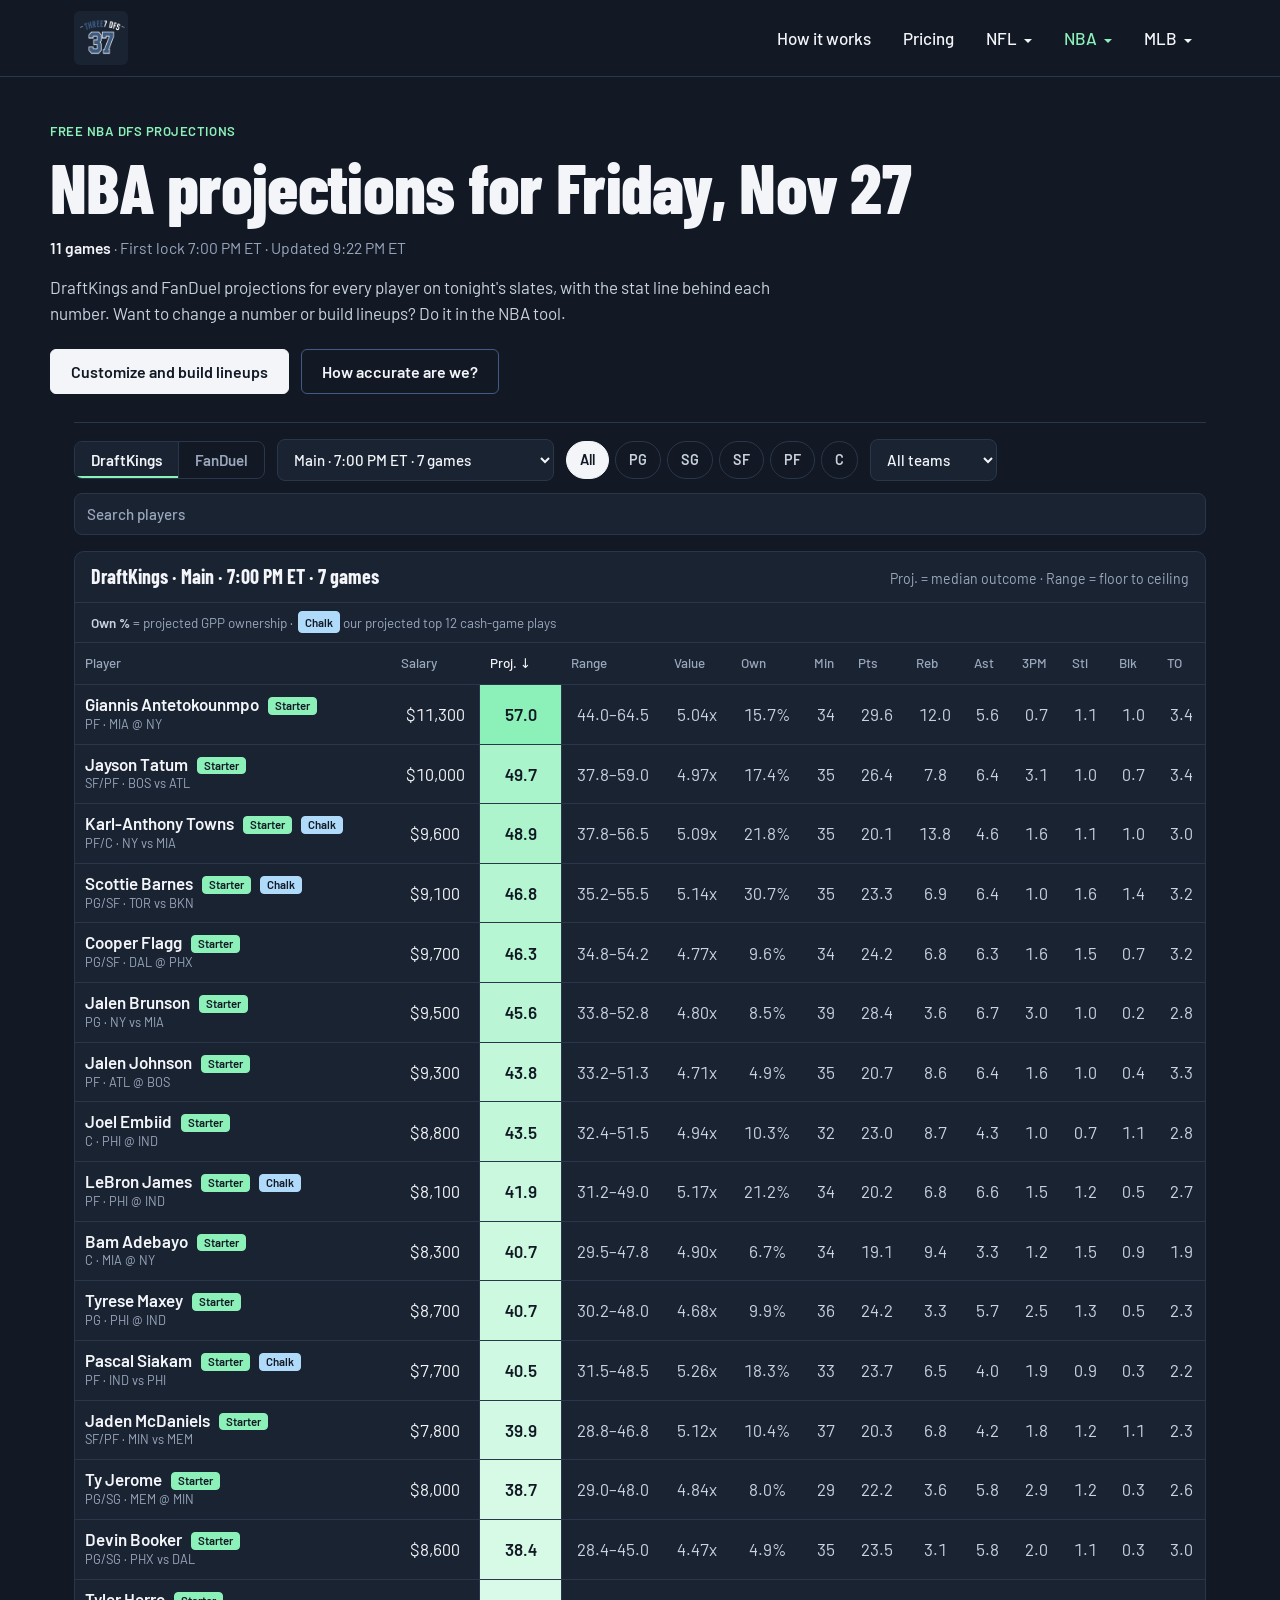
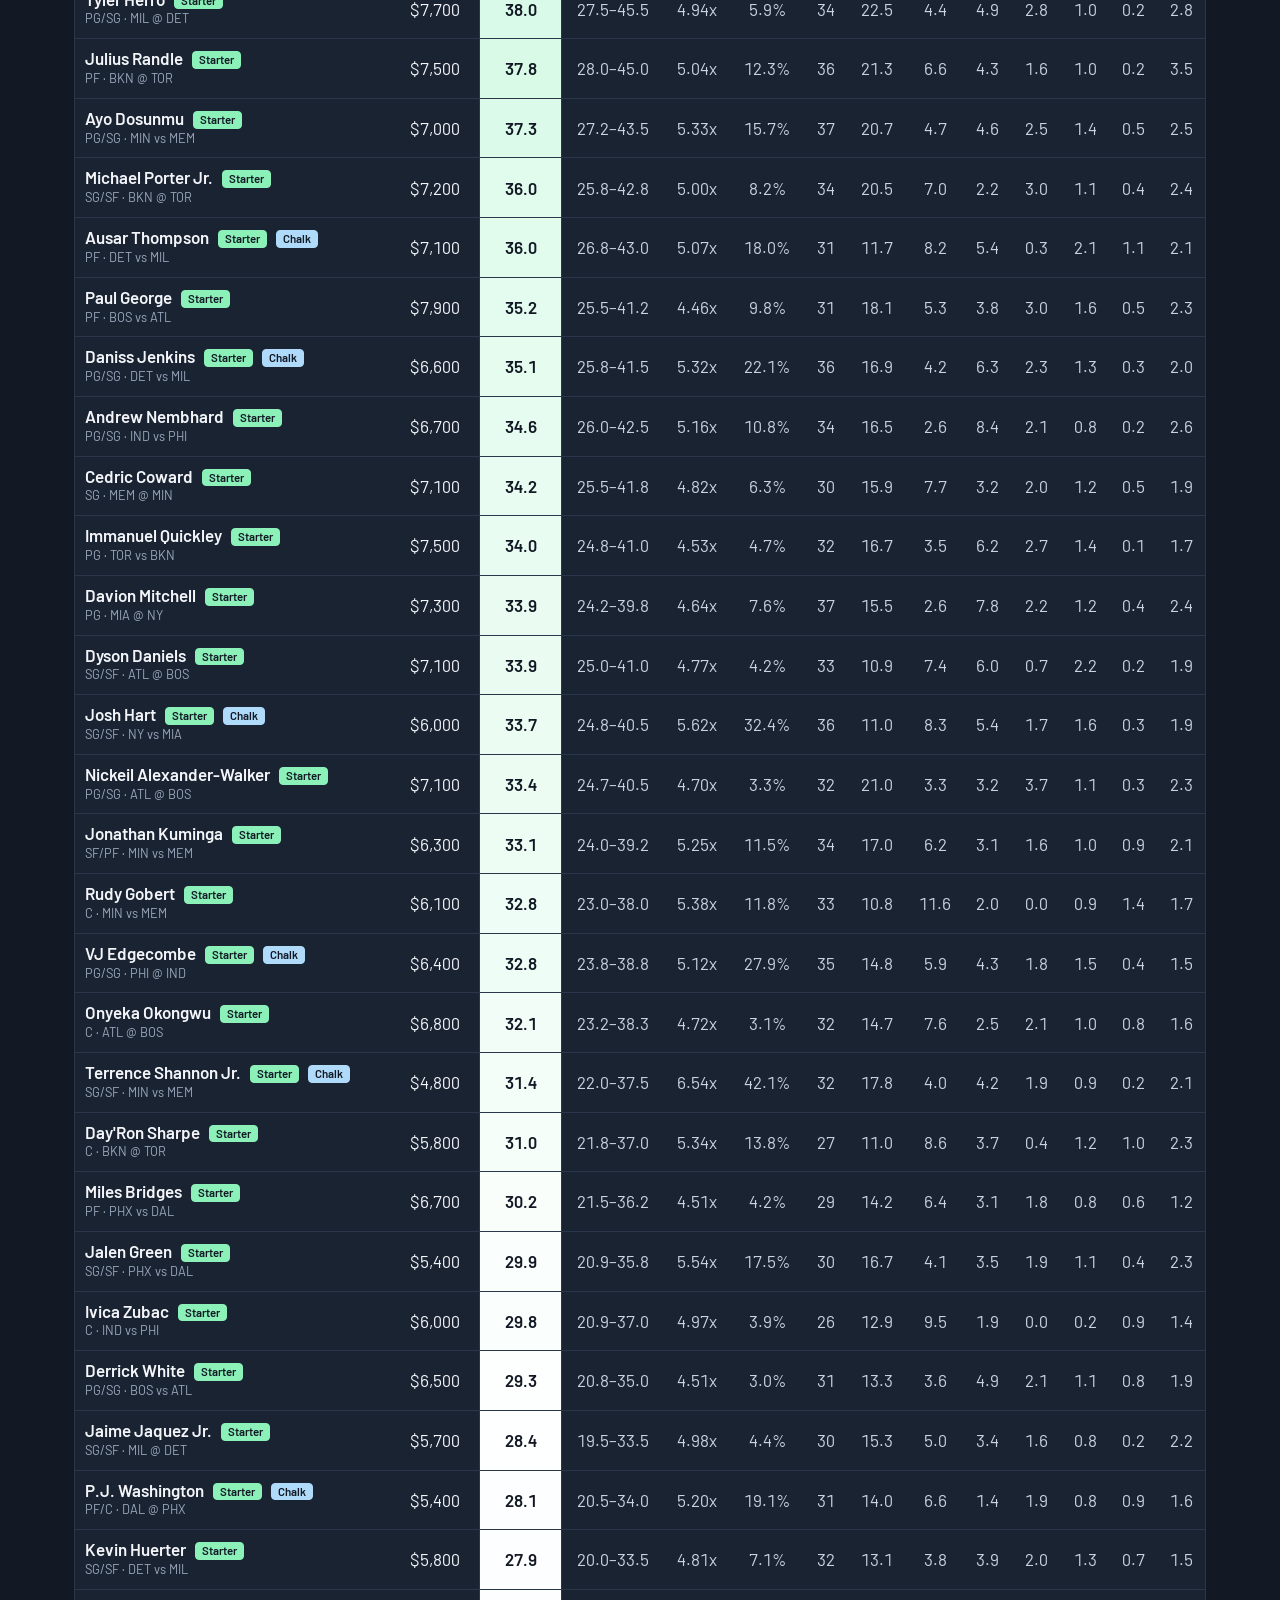
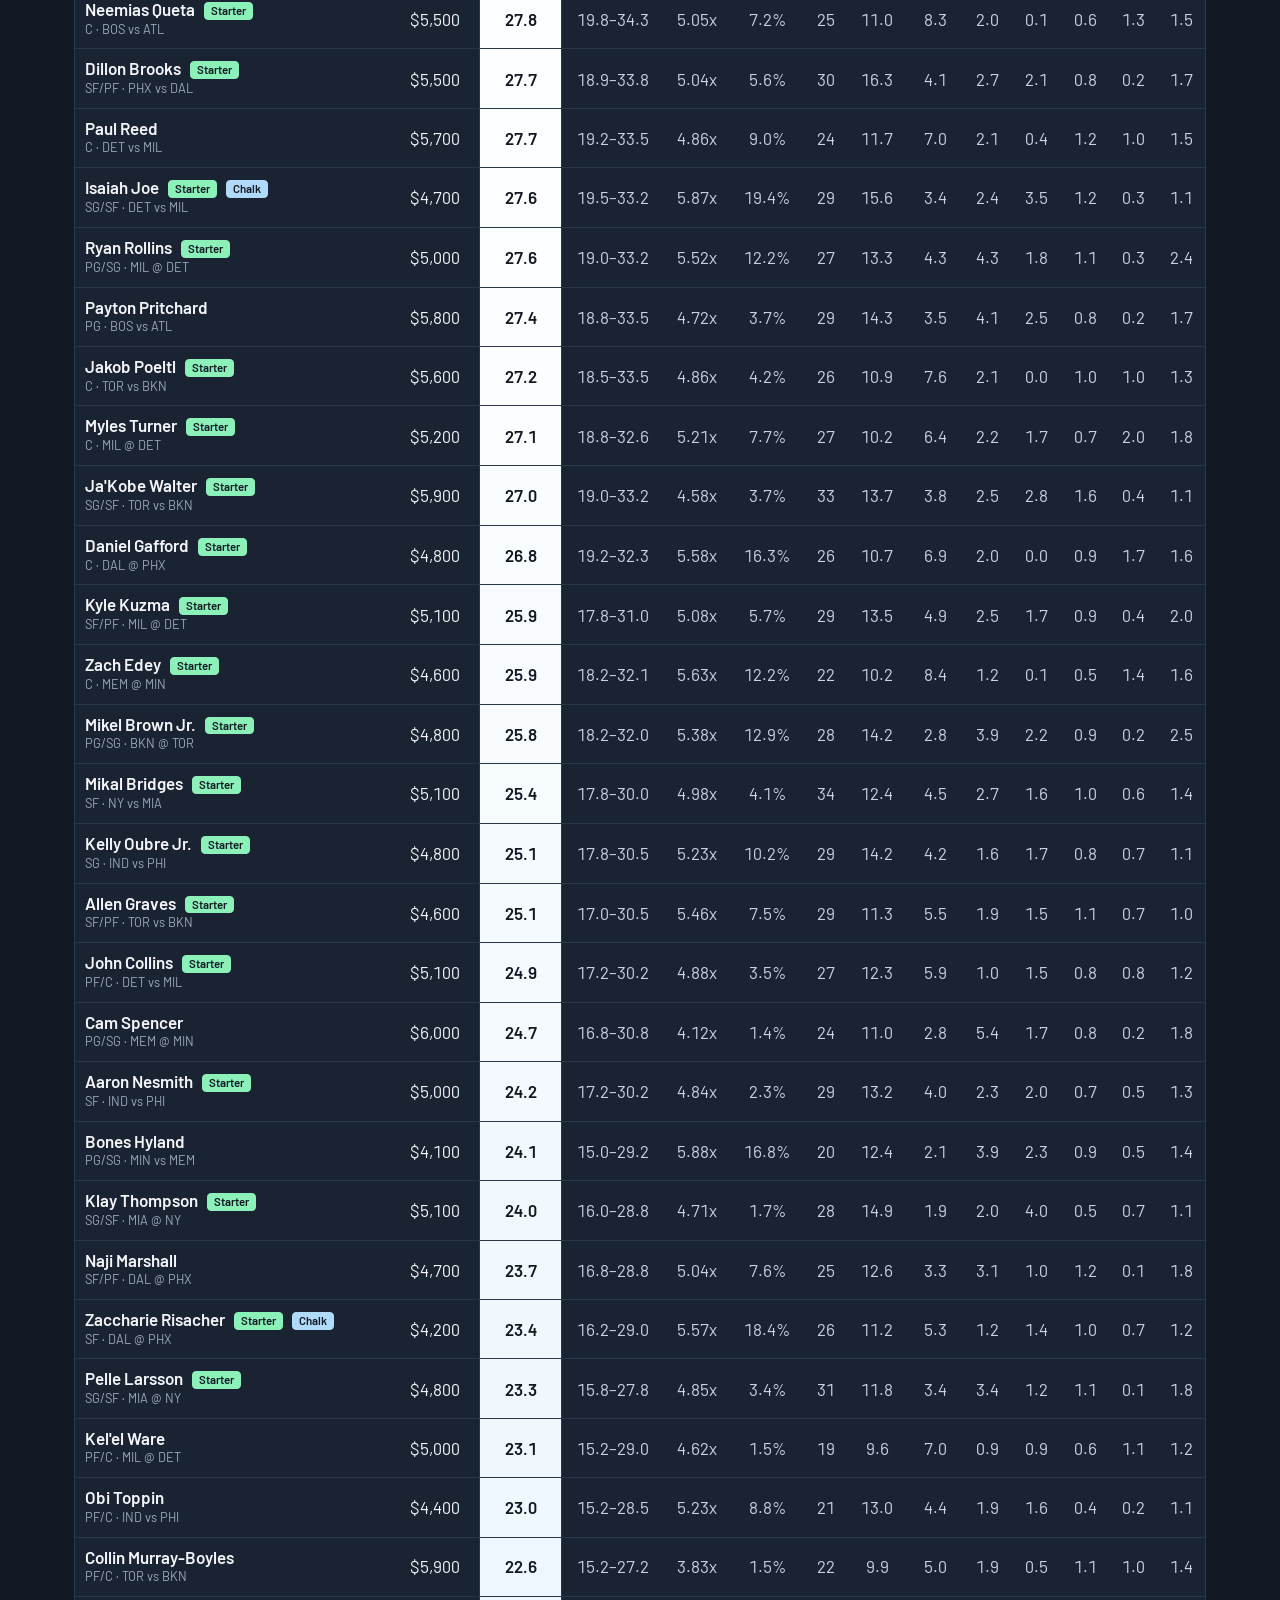
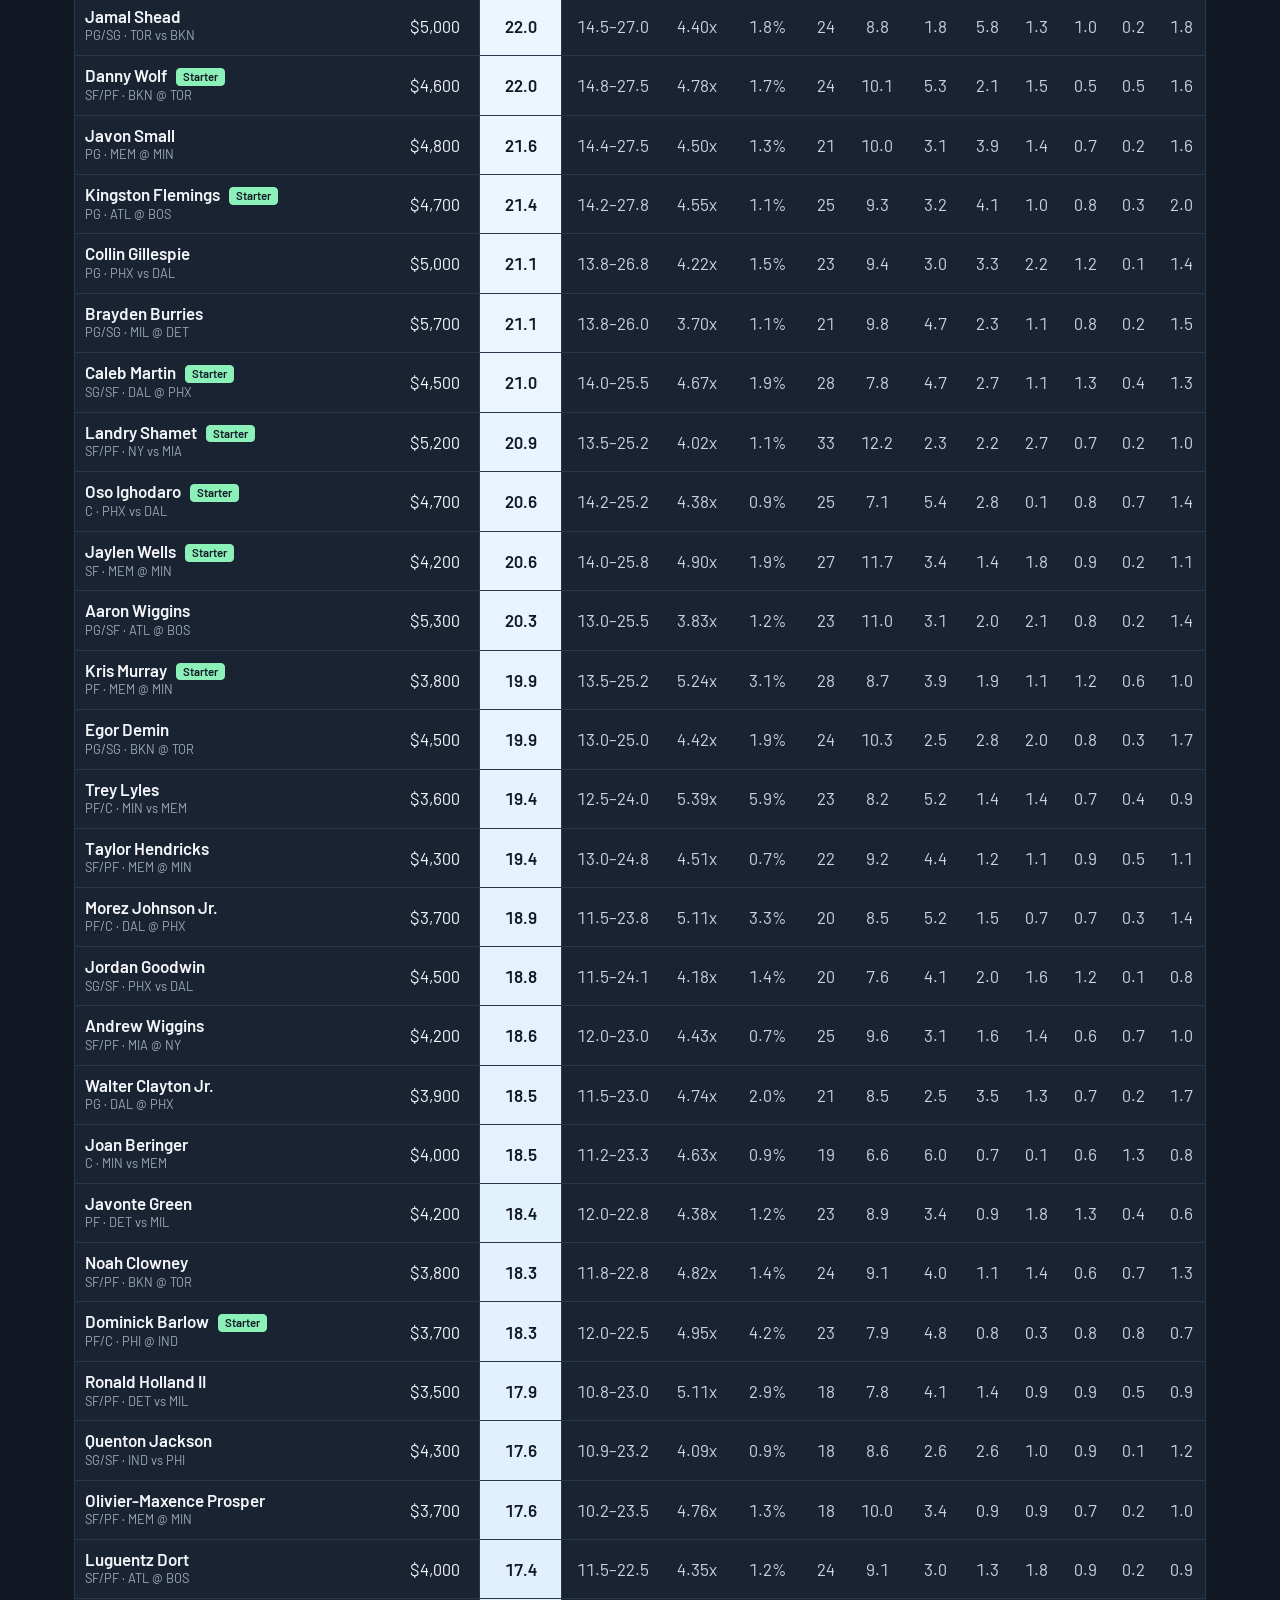
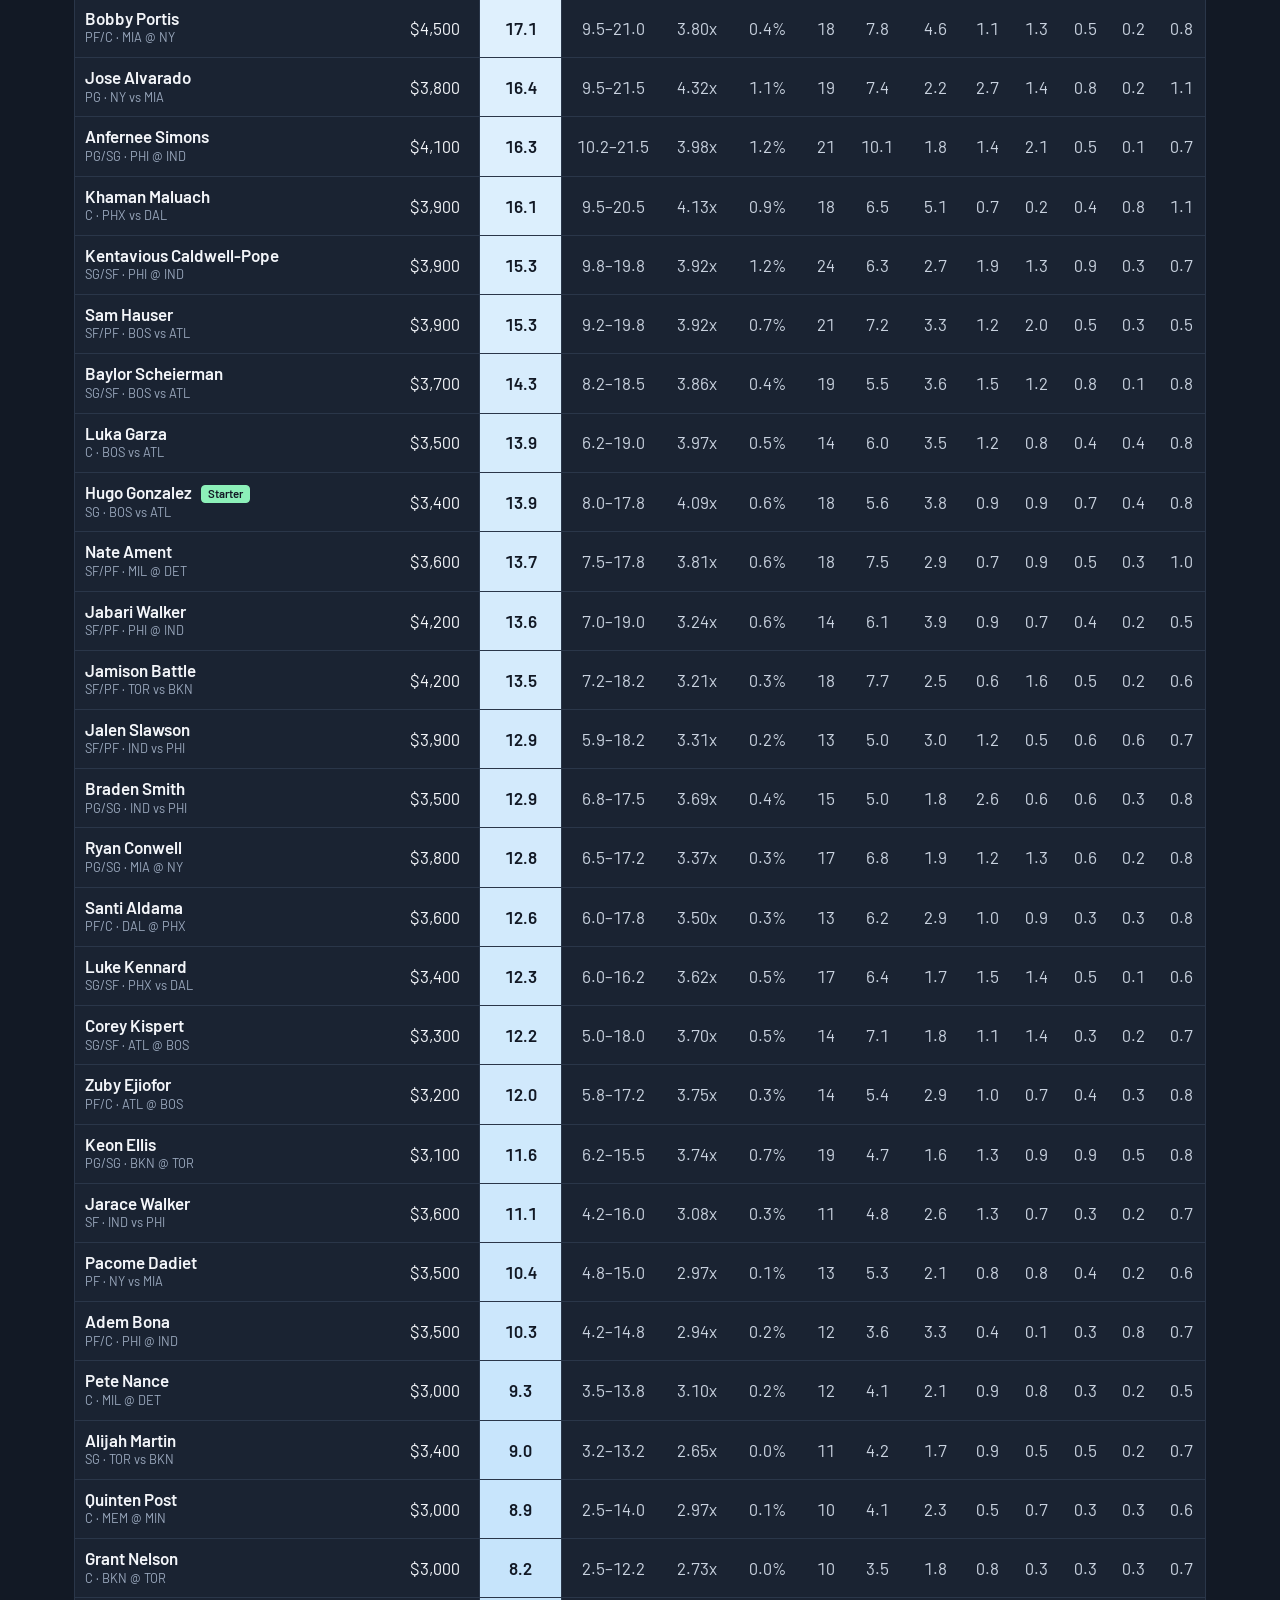
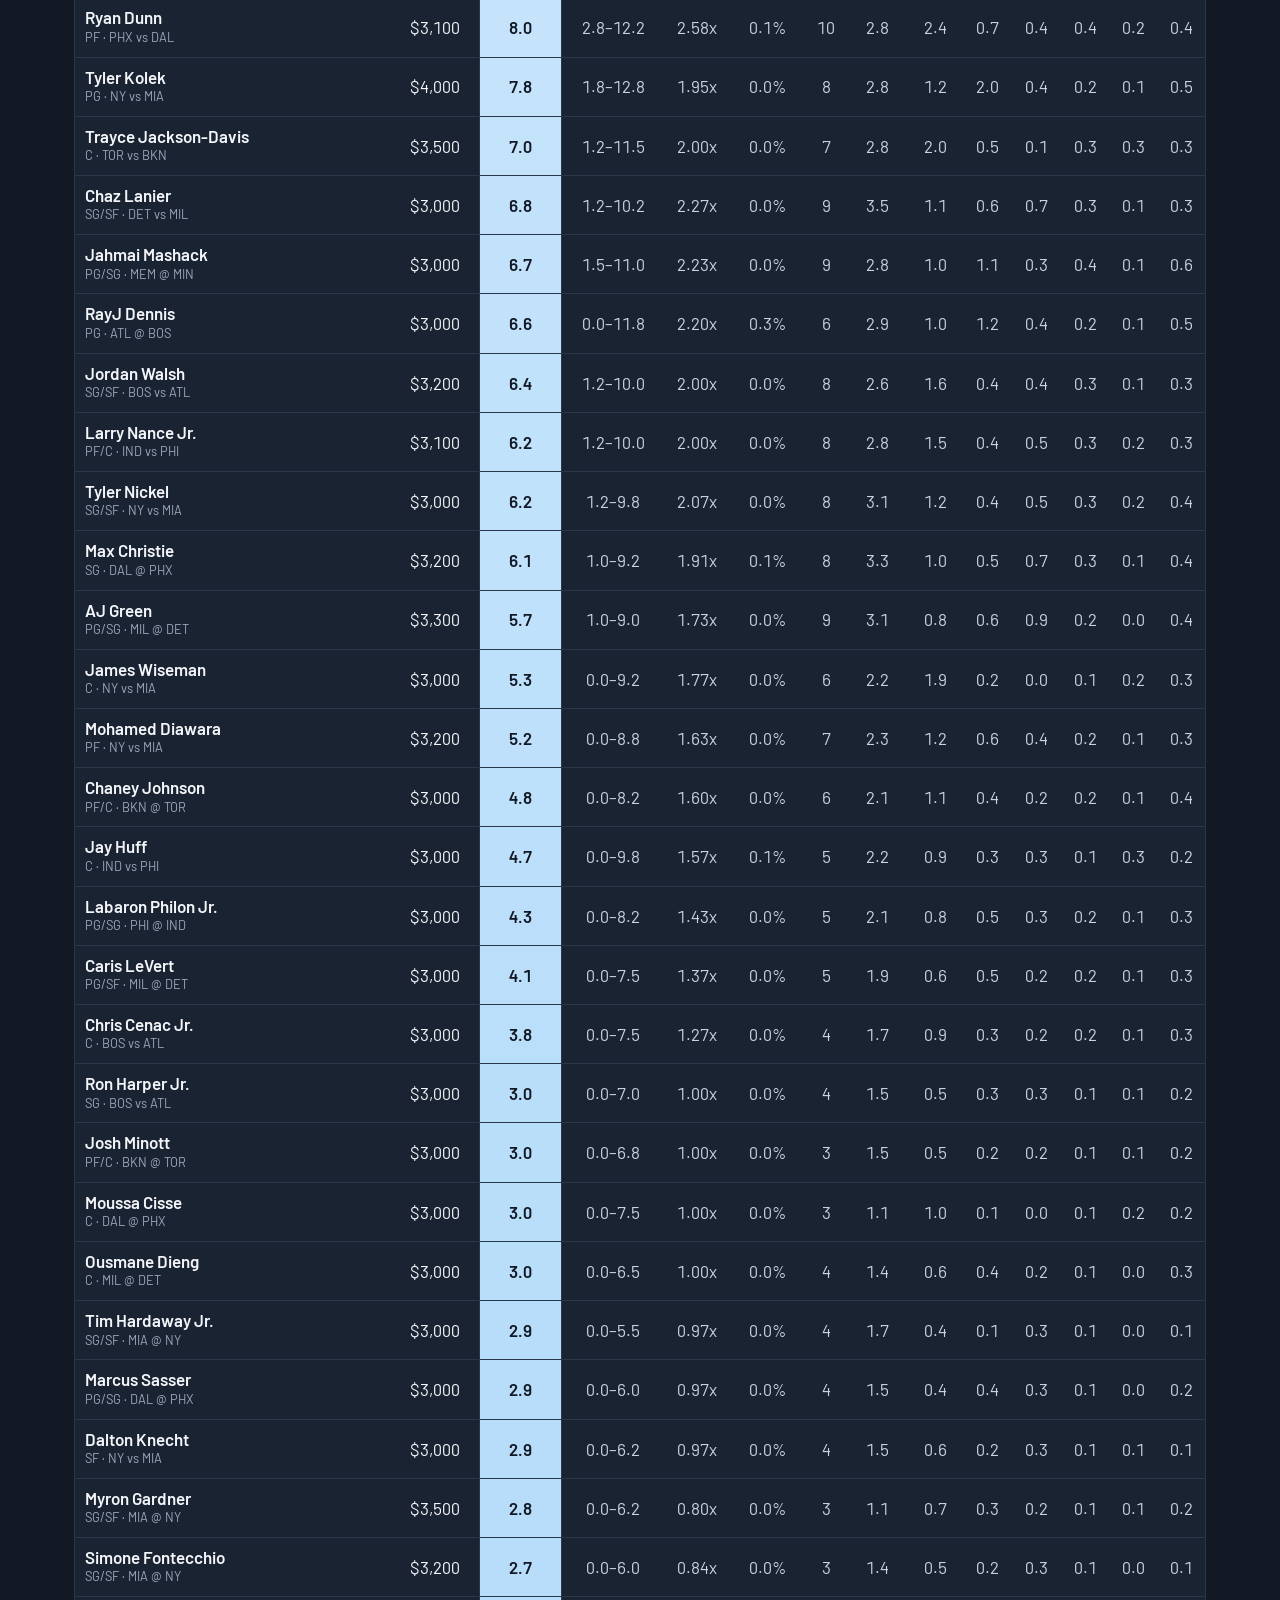
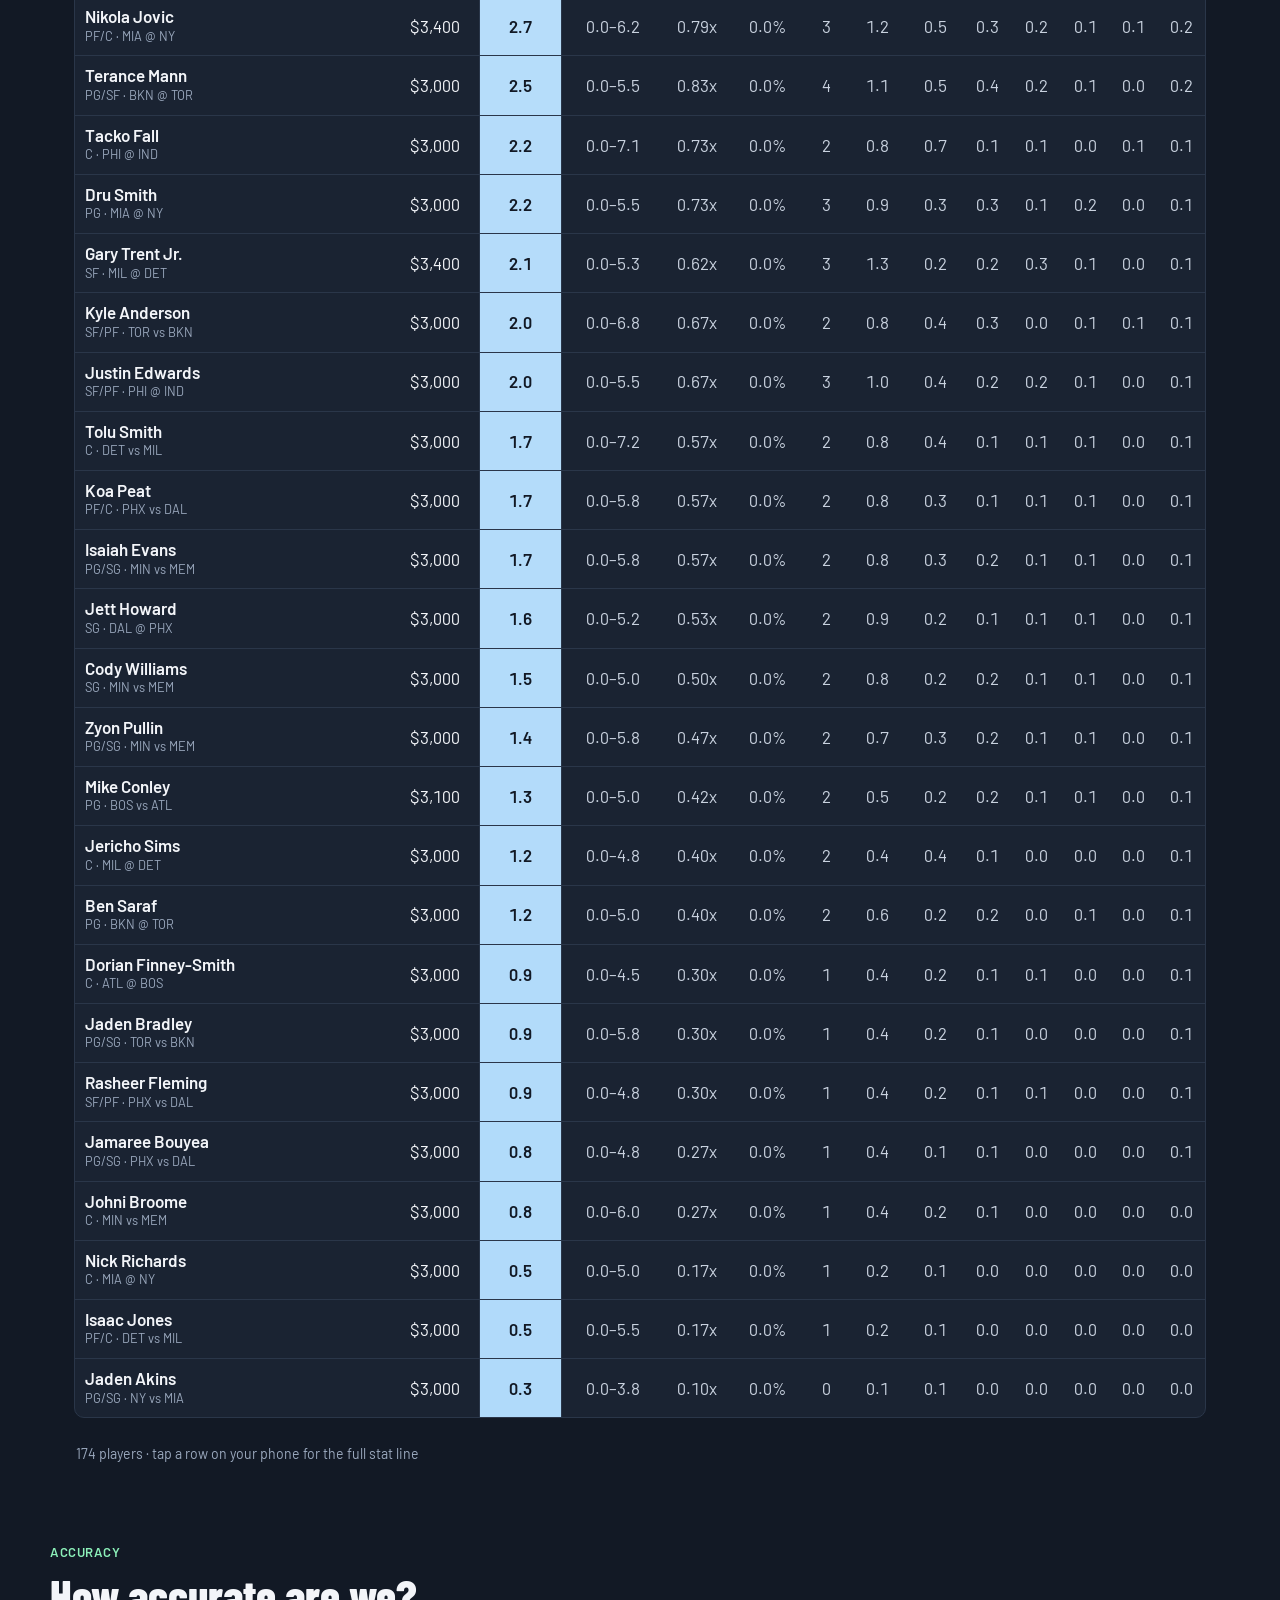
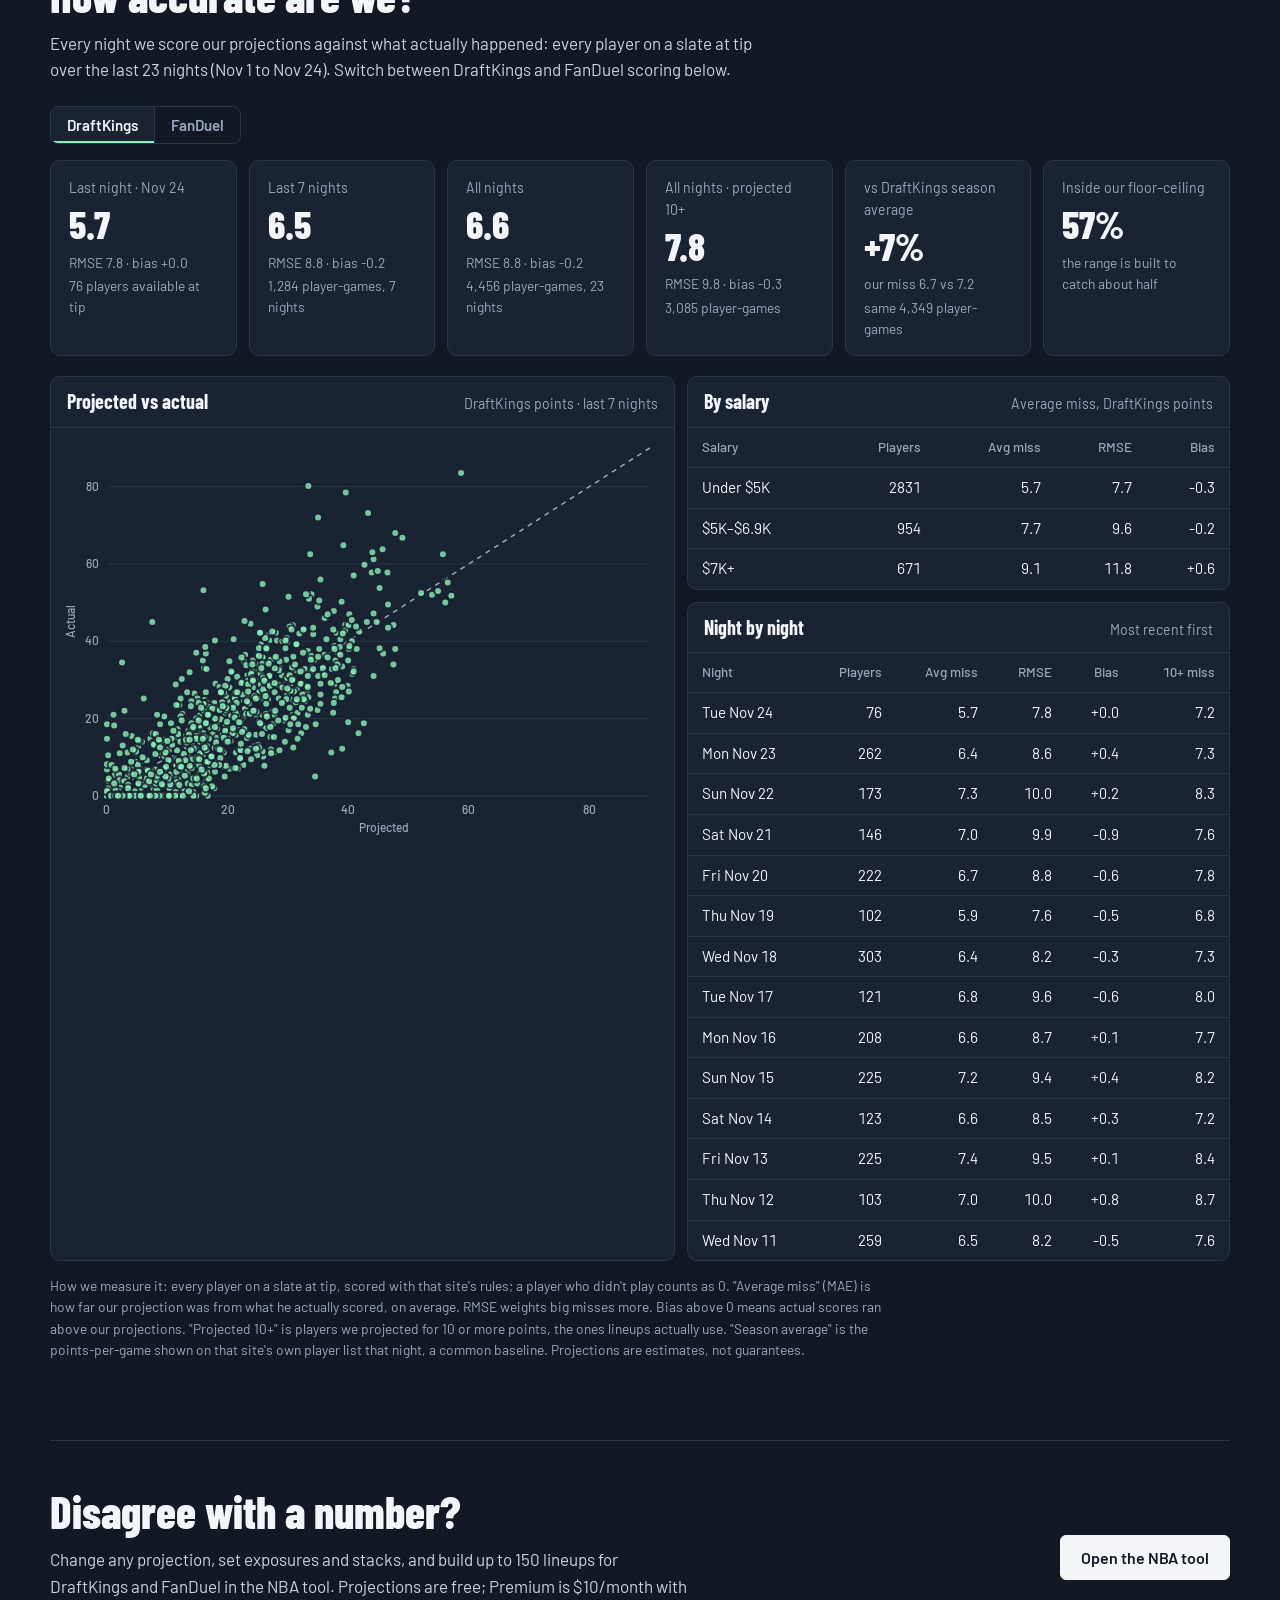
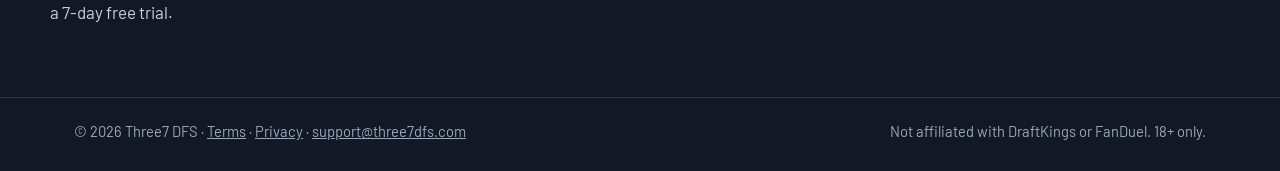
==== commit 9c580541: "Update NBA projections page" ====
--- a/nba/index.html
+++ b/nba/index.html
@@ -339,7 +339,7 @@
   <section class="head wrap" aria-labelledby="page-h">
     <p class="eyebrow">Free NBA DFS projections</p>
     <h1 id="page-h">NBA projections for Friday, Nov 27</h1>
-    <p class="head-meta"><strong>11 games</strong> · First lock 7:00 PM ET · Updated 9:12 PM ET</p>
+    <p class="head-meta"><strong>11 games</strong> · First lock 7:00 PM ET · Updated 9:22 PM ET</p>
     <p class="head-lede">DraftKings and FanDuel projections for every player on tonight's slates, with the stat line behind each number. Want to change a number or build lineups? Do it in the NBA tool.</p>
     <div class="actions">
       <a class="btn btn-solid" href="/nba/optimizer/">Customize and build lineups</a>
@@ -521,8 +521,8 @@
   </div>
 </footer>
 
-<script id="t7-data" type="application/json">{"date":"2026-11-27","updated":"2026-11-27T21:12:48-0500","slates":[{"site":"dk","key":"Main","label":"Main · 7:00 PM ET · 7 games","lock":"2026-11-27T19:00:00"},{"site":"dk","key":"Night 930","label":"Night 930 · 9:30 PM ET · 4 games","lock":"2026-11-27T21:30:00"},{"site":"dk","key":"Night","label":"Night · 7:30 PM ET · 3 games","lock":"2026-11-27T19:30:00"},{"site":"dk","key":"Night 800","label":"Night 800 · 8:00 PM ET · 2 games","lock":"2026-11-27T20:00:00"},{"site":"fd","key":"Main","label":"Main · 7:00 PM ET · 7 games","lock":"2026-11-27T19:00:00"},{"site":"fd","key":"After Hours","label":"After Hours · 9:30 PM ET · 4 games","lock":"2026-11-27T21:30:00"}],"xslates":[{"site":"dk","contest":"Captain","key":"MIA@NYK","label":"MIA @ NY · 7:00 PM ET","lock":"2026-11-27T19:00:00"},{"site":"dk","contest":"Captain","key":"DAL@PHX","label":"DAL @ PHX · 9:00 PM ET","lock":"2026-11-27T21:00:00"},{"site":"dk","contest":"Captain","key":"LAL@SAS","label":"LAL @ SA · 9:30 PM ET","lock":"2026-11-27T21:30:00"},{"site":"dk","contest":"Tiers","key":"Main","label":"Main · 7:00 PM ET · 7 games","lock":"2026-11-27T19:00:00"},{"site":"dk","contest":"TotalPoints","key":"Main","label":"Main · 7:00 PM ET · 7 games","lock":"2026-11-27T19:00:00"},{"site":"fd","contest":"Captain","key":"DAL@PHO","label":"DAL @ PHX · 9:00 PM ET","lock":"2026-11-27T21:00:00"},{"site":"fd","contest":"Captain","key":"LAL@SA","label":"LAL @ SA · 9:30 PM ET","lock":"2026-11-27T21:30:00"}],"players":[{"n":"Nikola Jokic","pos":"C","tm":"DEN","opp":"UTAH","home":false,"cf":true,"st":true,"inj":"Not listed","ls":"Confirmed","min":35.8,"pts":25.1,"reb":11.6,"ast":8.8,"tpm":1.5,"stl":1.4,"blk":1.1,"tov":3.6,"apts":null,"pavg":null,"dk":{"pos":"C","p":58.4,"f":44.5,"c":67,"sl":{"Night 930":11700},"id":{"Night 930":"45109971"},"a":57.5,"act":null,"xs":null,"op":{"Classic|Night 930":{"ALL":0.248}},"ow":{"Night 930":32.1},"ct":{"Night 930":"Core"}},"fd":{"pos":"C","p":56,"f":42.5,"c":64.1,"sl":{"After Hours":11800},"id":{"After Hours":"137260-55062"},"a":55,"act":null,"xs":null,"op":{"Classic|After Hours":{"ALL":0.436}},"ow":null,"ct":null}},{"n":"Giannis Antetokounmpo","pos":"F","tm":"MIA","opp":"NY","home":false,"cf":true,"st":true,"inj":"Available","ls":"Confirmed","min":34,"pts":29.6,"reb":12,"ast":5.6,"tpm":0.7,"stl":1.1,"blk":1,"tov":3.4,"apts":null,"pavg":28.4,"dk":{"pos":"PF","p":57,"f":44,"c":64.5,"sl":{"Main":11300},"id":{"Main":"45109130"},"a":57,"act":null,"xs":{"TotalPoints|Main":{"u":["45111261",0]},"Captain|MIA@NYK":{"c":["45114328",18600],"u":["45114294",12400]},"Tiers|Main":{"u":["45112972",0],"t":"T1"}},"op":{"Captain|MIA@NYK":{"CPT":0.268,"FLEX":0.508},"Classic|Main":{"ALL":0.104}},"ow":{"Main":15.7},"ct":null},"fd":{"pos":"PF","p":55.2,"f":42,"c":62.6,"sl":{"Main":11600},"id":{"Main":"137257-40199"},"a":55,"act":null,"xs":null,"op":{"Classic|Main":{"ALL":0.24}},"ow":null,"ct":null}},{"n":"Luka Doncic","pos":"G","tm":"LAL","opp":"SA","home":false,"cf":false,"st":true,"inj":"Not listed","ls":"Expected","min":33.8,"pts":33,"reb":5.8,"ast":7.1,"tpm":4.1,"stl":1.6,"blk":0.4,"tov":4.2,"apts":null,"pavg":null,"dk":{"pos":"PG","p":55.1,"f":41.5,"c":63.2,"sl":{"Night 930":12200},"id":{"Night 930":"45109966"},"a":61.4,"act":null,"xs":{"Captain|LAL@SAS":{"c":["45113115",19800],"u":["45113080",13200]}},"op":{"Captain|LAL@SAS":{"CPT":0.248,"FLEX":0.424},"Classic|Night 930":{"ALL":0.14}},"ow":{"Night 930":20.1},"ct":null},"fd":{"pos":"PG","p":52.2,"f":38.9,"c":60.2,"sl":{"After Hours":12400},"id":{"After Hours":"137260-84669"},"a":58.2,"act":null,"xs":{"Captain|LAL@SA":{"u":["137262-84669",16200]}},"op":{"Captain|LAL@SA":{"CPT":0.232,"FLEX":0.508},"Classic|After Hours":{"ALL":0.248}},"ow":null,"ct":null}},{"n":"Victor Wembanyama","pos":"F","tm":"SA","opp":"LAL","home":true,"cf":false,"st":true,"inj":"Not listed","ls":"Expected","min":29.8,"pts":26.7,"reb":11.3,"ast":3.2,"tpm":2.2,"stl":1.1,"blk":3.2,"tov":2.4,"apts":null,"pavg":null,"dk":{"pos":"C","p":55,"f":41.5,"c":65.2,"sl":{"Night 930":12000},"id":{"Night 930":"45109969"},"a":62.4,"act":null,"xs":{"Captain|LAL@SAS":{"c":["45113116",19500],"u":["45113081",13000]}},"op":{"Captain|LAL@SAS":{"CPT":0.3,"FLEX":0.384},"Classic|Night 930":{"ALL":0.184}},"ow":{"Night 930":27},"ct":{"Night 930":"Likely"}},"fd":{"pos":"C","p":55.5,"f":41.8,"c":65.5,"sl":{"After Hours":12800},"id":{"After Hours":"137260-188414"},"a":63.5,"act":null,"xs":{"Captain|LAL@SA":{"u":["137262-188414",17600]}},"op":{"Captain|LAL@SA":{"CPT":0.308,"FLEX":0.436},"Classic|After Hours":{"ALL":0.32}},"ow":null,"ct":null}},{"n":"Deni Avdija","pos":"F","tm":"POR","opp":"GS","home":true,"cf":true,"st":true,"inj":"Not listed","ls":"Confirmed","min":36.2,"pts":26.9,"reb":7.3,"ast":7.1,"tpm":2.3,"stl":1.1,"blk":0.7,"tov":4,"apts":null,"pavg":null,"dk":{"pos":"SF/PF","p":50.1,"f":38.8,"c":59.5,"sl":{"Night 930":9200},"id":{"Night 930":"45109973"},"a":45.2,"act":null,"xs":null,"op":{"Classic|Night 930":{"ALL":0.38}},"ow":{"Night 930":35.4},"ct":{"Night 930":"Core"}},"fd":{"pos":"PF/SF","p":47.6,"f":37.4,"c":56.6,"sl":{"After Hours":8700},"id":{"After Hours":"137260-145539"},"a":43.2,"act":null,"xs":null,"op":{"Classic|After Hours":{"ALL":0.528}},"ow":null,"ct":null}},{"n":"Jayson Tatum","pos":"F","tm":"BOS","opp":"ATL","home":true,"cf":true,"st":true,"inj":"Not listed","ls":"Confirmed","min":35.2,"pts":26.4,"reb":7.8,"ast":6.4,"tpm":3.1,"stl":1,"blk":0.7,"tov":3.4,"apts":null,"pavg":27.3,"dk":{"pos":"SF/PF","p":49.7,"f":37.8,"c":59,"sl":{"Night 800":10000,"Main":10000},"id":{"Night 800":"45114098","Main":"45109133"},"a":49.2,"act":null,"xs":{"TotalPoints|Main":{"u":["45111262",0]},"Tiers|Main":{"u":["45112973",0],"t":"T1"}},"op":{"Classic|Main":{"ALL":0.112},"Classic|Night 800":{"ALL":0.468}},"ow":{"Night 800":40.8,"Main":17.4},"ct":{"Night 800":"Core"}},"fd":{"pos":"PF/SF","p":47.1,"f":35.8,"c":55.7,"sl":{"Main":9900},"id":{"Main":"137257-80808"},"a":47,"act":null,"xs":null,"op":{"Classic|Main":{"ALL":0.216}},"ow":null,"ct":null}},{"n":"Karl-Anthony Towns","pos":"C","tm":"NY","opp":"MIA","home":true,"cf":true,"st":true,"inj":"Available","ls":"Confirmed","min":34.8,"pts":20.1,"reb":13.8,"ast":4.6,"tpm":1.6,"stl":1.1,"blk":1,"tov":3,"apts":null,"pavg":21.2,"dk":{"pos":"PF/C","p":48.9,"f":37.8,"c":56.5,"sl":{"Main":9600},"id":{"Main":"45109142"},"a":49.3,"act":null,"xs":{"TotalPoints|Main":{"u":["45111264",0]},"Captain|MIA@NYK":{"c":["45114329",15900],"u":["45114295",10600]},"Tiers|Main":{"u":["45112975",0],"t":"T1"}},"op":{"Captain|MIA@NYK":{"CPT":0.172,"FLEX":0.516},"Classic|Main":{"ALL":0.096}},"ow":{"Main":21.8},"ct":{"Main":"Core"}},"fd":{"pos":"C","p":46.8,"f":35.7,"c":53.9,"sl":{"Main":9800},"id":{"Main":"137257-58462"},"a":46.5,"act":null,"xs":null,"op":{"Classic|Main":{"ALL":0.224}},"ow":null,"ct":null}},{"n":"Scottie Barnes","pos":"F","tm":"TOR","opp":"BKN","home":true,"cf":true,"st":true,"inj":"Not listed","ls":"Confirmed","min":35,"pts":23.3,"reb":6.9,"ast":6.4,"tpm":1,"stl":1.6,"blk":1.4,"tov":3.2,"apts":null,"pavg":24.8,"dk":{"pos":"PG/SF","p":46.8,"f":35.2,"c":55.5,"sl":{"Night":9100,"Main":9100},"id":{"Night":"45113921","Main":"45109158"},"a":46.1,"act":null,"xs":{"TotalPoints|Main":{"u":["45111269",0]},"Tiers|Main":{"u":["45112979",0],"t":"T2"}},"op":{"Classic|Main":{"ALL":0.156},"Classic|Night":{"ALL":0.392}},"ow":{"Night":35.6,"Main":30.7},"ct":{"Night":"Core","Main":"Core"}},"fd":{"pos":"PF","p":46.8,"f":35.1,"c":55.5,"sl":{"Main":9500},"id":{"Main":"137257-157822"},"a":46.4,"act":null,"xs":null,"op":{"Classic|Main":{"ALL":0.26}},"ow":null,"ct":null}},{"n":"Cooper Flagg","pos":"F","tm":"DAL","opp":"PHX","home":false,"cf":true,"st":true,"inj":"Not listed","ls":"Confirmed","min":34.4,"pts":24.2,"reb":6.8,"ast":6.3,"tpm":1.6,"stl":1.5,"blk":0.7,"tov":3.2,"apts":null,"pavg":24.3,"dk":{"pos":"PG/SF","p":46.3,"f":34.8,"c":54.2,"sl":{"Main":9700},"id":{"Main":"45109137"},"a":46.8,"act":null,"xs":{"TotalPoints|Main":{"u":["45111263",0]},"Captain|DAL@PHX":{"c":["45113045",17400],"u":["45113010",11600]},"Tiers|Main":{"u":["45112974",0],"t":"T1"}},"op":{"Captain|DAL@PHX":{"CPT":0.328,"FLEX":0.492},"Classic|Main":{"ALL":0.116}},"ow":{"Main":9.6},"ct":null},"fd":{"pos":"SF/PF","p":45.3,"f":34.4,"c":53,"sl":{"Main":9600},"id":{"Main":"137257-228113"},"a":46.1,"act":null,"xs":{"Captain|DAL@PHO":{"u":["137261-228113",14200]}},"op":{"Captain|DAL@PHO":{"CPT":0.372,"FLEX":0.472},"Classic|Main":{"ALL":0.224}},"ow":null,"ct":null}},{"n":"Jalen Brunson","pos":"G","tm":"NY","opp":"MIA","home":true,"cf":true,"st":true,"inj":"Not listed","ls":"Confirmed","min":38.5,"pts":28.4,"reb":3.6,"ast":6.7,"tpm":3,"stl":1,"blk":0.2,"tov":2.8,"apts":null,"pavg":26.1,"dk":{"pos":"PG","p":45.6,"f":33.8,"c":52.8,"sl":{"Main":9500},"id":{"Main":"45109146"},"a":41.4,"act":null,"xs":{"TotalPoints|Main":{"u":["45111265",0]},"Captain|MIA@NYK":{"c":["45114330",15600],"u":["45114296",10400]},"Tiers|Main":{"u":["45112976",0],"t":"T2"}},"op":{"Captain|MIA@NYK":{"CPT":0.156,"FLEX":0.372},"Classic|Main":{"ALL":0.08}},"ow":{"Main":8.5},"ct":null},"fd":{"pos":"PG","p":43.4,"f":32.1,"c":50.2,"sl":{"Main":8200},"id":{"Main":"137257-84690"},"a":39.7,"act":null,"xs":null,"op":{"Classic|Main":{"ALL":0.236}},"ow":null,"ct":null}},{"n":"Jalen Johnson","pos":"F","tm":"ATL","opp":"BOS","home":false,"cf":true,"st":true,"inj":"Not listed","ls":"Confirmed","min":34.5,"pts":20.7,"reb":8.6,"ast":6.4,"tpm":1.6,"stl":1,"blk":0.4,"tov":3.3,"apts":null,"pavg":19.1,"dk":{"pos":"PF","p":43.8,"f":33.2,"c":51.3,"sl":{"Night 800":9300,"Main":9300},"id":{"Night 800":"45114188","Main":"45109152"},"a":44,"act":null,"xs":{"TotalPoints|Main":{"u":["45111267",0]},"Tiers|Main":{"u":["45112978",0],"t":"T2"}},"op":{"Classic|Main":{"ALL":0.088},"Classic|Night 800":{"ALL":0.368}},"ow":{"Night 800":25.9,"Main":4.9},"ct":null},"fd":{"pos":"PF","p":41.4,"f":31.7,"c":48.7,"sl":{"Main":9700},"id":{"Main":"137257-157833"},"a":41.8,"act":null,"xs":null,"op":{"Classic|Main":{"ALL":0.156}},"ow":null,"ct":null}},{"n":"Joel Embiid","pos":"C","tm":"PHI","opp":"IND","home":false,"cf":true,"st":true,"inj":"Available","ls":"Confirmed","min":31.5,"pts":23,"reb":8.7,"ast":4.3,"tpm":1,"stl":0.7,"blk":1.1,"tov":2.8,"apts":null,"pavg":20.4,"dk":{"pos":"C","p":43.5,"f":32.4,"c":51.5,"sl":{"Night":8800,"Main":8800},"id":{"Night":"45113734","Main":"45109163"},"a":41,"act":null,"xs":{"TotalPoints|Main":{"u":["45111270",0]},"Tiers|Main":{"u":["45112980",0],"t":"T2"}},"op":{"Classic|Main":{"ALL":0.12},"Classic|Night":{"ALL":0.304}},"ow":{"Night":28.6,"Main":10.3},"ct":{"Night":"Likely"}},"fd":{"pos":"C","p":42.4,"f":31.6,"c":50.1,"sl":{"Main":9000},"id":{"Main":"137257-49111"},"a":39.9,"act":null,"xs":null,"op":{"Classic|Main":{"ALL":0.192}},"ow":null,"ct":null}},{"n":"Jamal Murray","pos":"G","tm":"DEN","opp":"UTAH","home":false,"cf":true,"st":true,"inj":"Not listed","ls":"Confirmed","min":36,"pts":23.6,"reb":4.6,"ast":5.8,"tpm":2.9,"stl":1.2,"blk":0.7,"tov":2.3,"apts":null,"pavg":null,"dk":{"pos":"PG","p":42.3,"f":31.2,"c":49.2,"sl":{"Night 930":8800},"id":{"Night 930":"45109977"},"a":45.1,"act":null,"xs":null,"op":{"Classic|Night 930":{"ALL":0.228}},"ow":{"Night 930":29.1},"ct":{"Night 930":"Likely"}},"fd":{"pos":"PG","p":41.2,"f":30.3,"c":48.1,"sl":{"After Hours":8900},"id":{"After Hours":"137260-66108"},"a":44.2,"act":null,"xs":null,"op":{"Classic|After Hours":{"ALL":0.288}},"ow":null,"ct":null}},{"n":"LeBron James","pos":"F","tm":"PHI","opp":"IND","home":false,"cf":true,"st":true,"inj":"Not listed","ls":"Confirmed","min":33.7,"pts":20.2,"reb":6.8,"ast":6.6,"tpm":1.5,"stl":1.2,"blk":0.5,"tov":2.7,"apts":null,"pavg":17.1,"dk":{"pos":"PF","p":41.9,"f":31.2,"c":49,"sl":{"Night":8100,"Main":8100},"id":{"Night":"45113698","Main":"45109187"},"a":39.7,"act":null,"xs":{"TotalPoints|Main":{"u":["45111278",0]},"Tiers|Main":{"u":["45112985",0],"t":"T3"}},"op":{"Classic|Main":{"ALL":0.116},"Classic|Night":{"ALL":0.308}},"ow":{"Night":33.4,"Main":21.2},"ct":{"Night":"Core","Main":"Likely"}},"fd":{"pos":"PF","p":40.6,"f":30.3,"c":47.9,"sl":{"Main":8100},"id":{"Main":"137257-9488"},"a":38.6,"act":null,"xs":null,"op":{"Classic|Main":{"ALL":0.196}},"ow":null,"ct":null}},{"n":"Bam Adebayo","pos":"C","tm":"MIA","opp":"NY","home":false,"cf":true,"st":true,"inj":"Not listed","ls":"Confirmed","min":34.2,"pts":19.1,"reb":9.4,"ast":3.3,"tpm":1.2,"stl":1.5,"blk":0.9,"tov":1.9,"apts":null,"pavg":19.1,"dk":{"pos":"C","p":40.7,"f":29.5,"c":47.8,"sl":{"Main":8300},"id":{"Main":"45109182"},"a":40.6,"act":null,"xs":{"TotalPoints|Main":{"u":["45111275",0]},"Captain|MIA@NYK":{"c":["45114331",14100],"u":["45114297",9400]},"Tiers|Main":{"u":["45112984",0],"t":"T3"}},"op":{"Captain|MIA@NYK":{"CPT":0.076,"FLEX":0.432},"Classic|Main":{"ALL":0.048}},"ow":{"Main":6.7},"ct":null},"fd":{"pos":"C","p":40.5,"f":29.4,"c":47.4,"sl":{"Main":8600},"id":{"Main":"137257-80817"},"a":41.2,"act":null,"xs":null,"op":{"Classic|Main":{"ALL":0.132}},"ow":null,"ct":null}},{"n":"Tyrese Maxey","pos":"G","tm":"PHI","opp":"IND","home":false,"cf":true,"st":true,"inj":"Not listed","ls":"Confirmed","min":35.9,"pts":24.2,"reb":3.3,"ast":5.7,"tpm":2.5,"stl":1.3,"blk":0.5,"tov":2.3,"apts":null,"pavg":25.9,"dk":{"pos":"PG","p":40.7,"f":30.2,"c":48,"sl":{"Night":8700,"Main":8700},"id":{"Night":"45113876","Main":"45109165"},"a":42,"act":null,"xs":{"TotalPoints|Main":{"u":["45111271",0]},"Tiers|Main":{"u":["45112981",0],"t":"T3"}},"op":{"Classic|Main":{"ALL":0.092},"Classic|Night":{"ALL":0.26}},"ow":{"Night":21.8,"Main":9.9},"ct":null},"fd":{"pos":"PG","p":39.7,"f":29.5,"c":47,"sl":{"Main":8400},"id":{"Main":"137257-145331"},"a":41,"act":null,"xs":null,"op":{"Classic|Main":{"ALL":0.152}},"ow":null,"ct":null}},{"n":"Pascal Siakam","pos":"F","tm":"IND","opp":"PHI","home":true,"cf":true,"st":true,"inj":"Not listed","ls":"Confirmed","min":32.6,"pts":23.7,"reb":6.5,"ast":4,"tpm":1.9,"stl":0.9,"blk":0.3,"tov":2.2,"apts":null,"pavg":22.9,"dk":{"pos":"PF","p":40.5,"f":31.5,"c":48.5,"sl":{"Night":7700,"Main":7700},"id":{"Night":"45113747","Main":"45109202"},"a":38.6,"act":null,"xs":{"TotalPoints|Main":{"u":["45111285",0]},"Tiers|Main":{"u":["45112991",0],"t":"T4"}},"op":{"Classic|Main":{"ALL":0.152},"Classic|Night":{"ALL":0.316}},"ow":{"Night":29,"Main":18.3},"ct":{"Night":"Likely","Main":"Likely"}},"fd":{"pos":"PF","p":39.1,"f":30.5,"c":46.7,"sl":{"Main":7400},"id":{"Main":"137257-60021"},"a":37.4,"act":null,"xs":null,"op":{"Classic|Main":{"ALL":0.236}},"ow":null,"ct":null}},{"n":"Jaden McDaniels","pos":"F","tm":"MIN","opp":"MEM","home":true,"cf":true,"st":true,"inj":"Not listed","ls":"Confirmed","min":36.9,"pts":20.3,"reb":6.8,"ast":4.2,"tpm":1.8,"stl":1.2,"blk":1.1,"tov":2.3,"apts":null,"pavg":19.2,"dk":{"pos":"SF/PF","p":39.9,"f":28.8,"c":46.8,"sl":{"Night 800":7800,"Main":7800},"id":{"Night 800":"45114155","Main":"45109198"},"a":37,"act":null,"xs":{"TotalPoints|Main":{"u":["45111283",0]},"Tiers|Main":{"u":["45112990",0],"t":"T4"}},"op":{"Classic|Main":{"ALL":0.136},"Classic|Night 800":{"ALL":0.424}},"ow":{"Night 800":36.9,"Main":10.4},"ct":{"Night 800":"Core"}},"fd":{"pos":"PF","p":39.7,"f":28.8,"c":46.4,"sl":{"Main":7200},"id":{"Main":"137257-145319"},"a":36.8,"act":null,"xs":null,"op":{"Classic|Main":{"ALL":0.252}},"ow":null,"ct":null}},{"n":"Jrue Holiday","pos":"G","tm":"POR","opp":"GS","home":true,"cf":true,"st":true,"inj":"Not listed","ls":"Confirmed","min":35.9,"pts":18.5,"reb":5.2,"ast":7,"tpm":3,"stl":1.4,"blk":0.2,"tov":3,"apts":null,"pavg":null,"dk":{"pos":"PG/SF","p":39.2,"f":29.2,"c":46.8,"sl":{"Night 930":6000},"id":{"Night 930":"45110058"},"a":28.7,"act":null,"xs":null,"op":{"Classic|Night 930":{"ALL":0.548}},"ow":{"Night 930":47.8},"ct":{"Night 930":"Core"}},"fd":{"pos":"SG/PG","p":37.2,"f":27.6,"c":44.3,"sl":{"After Hours":6200},"id":{"After Hours":"137260-9663"},"a":27.6,"act":null,"xs":null,"op":{"Classic|After Hours":{"ALL":0.436}},"ow":null,"ct":null}},{"n":"Ty Jerome","pos":"G","tm":"MEM","opp":"MIN","home":false,"cf":true,"st":true,"inj":"Not listed","ls":"Confirmed","min":29.3,"pts":22.2,"reb":3.6,"ast":5.8,"tpm":2.9,"stl":1.2,"blk":0.3,"tov":2.6,"apts":null,"pavg":24.5,"dk":{"pos":"PG/SG","p":38.7,"f":29,"c":48,"sl":{"Night 800":8000,"Main":8000},"id":{"Night 800":"45114102","Main":"45109190"},"a":39.7,"act":null,"xs":{"TotalPoints|Main":{"u":["45111279",0]},"Tiers|Main":{"u":["45112986",0],"t":"T3"}},"op":{"Classic|Main":{"ALL":0.128},"Classic|Night 800":{"ALL":0.376}},"ow":{"Night 800":33.9,"Main":8},"ct":{"Night 800":"Likely"}},"fd":{"pos":"PG/SG","p":37,"f":27.8,"c":46.4,"sl":{"Main":7200},"id":{"Main":"137257-110331"},"a":38.1,"act":null,"xs":null,"op":{"Classic|Main":{"ALL":0.2}},"ow":null,"ct":null}},{"n":"Devin Booker","pos":"G","tm":"PHX","opp":"DAL","home":true,"cf":true,"st":true,"inj":"Not listed","ls":"Confirmed","min":35,"pts":23.5,"reb":3.1,"ast":5.8,"tpm":2,"stl":1.1,"blk":0.3,"tov":3,"apts":null,"pavg":24.5,"dk":{"pos":"PG/SG","p":38.4,"f":28.4,"c":45,"sl":{"Main":8600},"id":{"Main":"45109168"},"a":38.6,"act":null,"xs":{"TotalPoints|Main":{"u":["45111272",0]},"Captain|DAL@PHX":{"c":["45113046",15900],"u":["45113011",10600]},"Tiers|Main":{"u":["45112982",0],"t":"T3"}},"op":{"Captain|DAL@PHX":{"CPT":0.144,"FLEX":0.516},"Classic|Main":{"ALL":0.088}},"ow":{"Main":4.9},"ct":null},"fd":{"pos":"PG","p":37,"f":27.1,"c":43.4,"sl":{"Main":8300},"id":{"Main":"137257-58460"},"a":37.8,"act":null,"xs":{"Captain|DAL@PHO":{"u":["137261-58460",13400]}},"op":{"Captain|DAL@PHO":{"CPT":0.176,"FLEX":0.544},"Classic|Main":{"ALL":0.124}},"ow":null,"ct":null}},{"n":"Tyler Herro","pos":"G","tm":"MIL","opp":"DET","home":false,"cf":true,"st":true,"inj":"Not listed","ls":"Confirmed","min":33.7,"pts":22.5,"reb":4.4,"ast":4.9,"tpm":2.8,"stl":1,"blk":0.2,"tov":2.8,"apts":null,"pavg":22.3,"dk":{"pos":"PG/SG","p":38,"f":27.5,"c":45.5,"sl":{"Night":7700,"Main":7700},"id":{"Night":"45113826","Main":"45109213"},"a":37.6,"act":null,"xs":{"TotalPoints|Main":{"u":["45111286",0]},"Tiers|Main":{"u":["45112992",0],"t":"T4"}},"op":{"Classic|Main":{"ALL":0.096},"Classic|Night":{"ALL":0.224}},"ow":{"Night":17.7,"Main":5.9},"ct":null},"fd":{"pos":"SG/PG","p":36.1,"f":25.9,"c":43.5,"sl":{"Main":7300},"id":{"Main":"137257-110312"},"a":35.8,"act":null,"xs":null,"op":{"Classic|Main":{"ALL":0.112}},"ow":null,"ct":null}},{"n":"Julius Randle","pos":"F","tm":"BKN","opp":"TOR","home":false,"cf":true,"st":true,"inj":"Not listed","ls":"Confirmed","min":35.5,"pts":21.3,"reb":6.6,"ast":4.3,"tpm":1.6,"stl":1,"blk":0.2,"tov":3.5,"apts":null,"pavg":21.9,"dk":{"pos":"PF","p":37.8,"f":28,"c":45,"sl":{"Night":7500,"Main":7500},"id":{"Night":"45113731","Main":"45109220"},"a":37.9,"act":null,"xs":{"TotalPoints|Main":{"u":["45111287",0]},"Tiers|Main":{"u":["45112994",0],"t":"T5"}},"op":{"Classic|Main":{"ALL":0.1},"Classic|Night":{"ALL":0.268}},"ow":{"Night":21.9,"Main":12.3},"ct":null},"fd":{"pos":"PF","p":35.9,"f":26.6,"c":42.7,"sl":{"Main":6900},"id":{"Main":"137257-42669"},"a":36,"act":null,"xs":null,"op":{"Classic|Main":{"ALL":0.16}},"ow":null,"ct":null}},{"n":"Donovan Clingan","pos":"C","tm":"POR","opp":"GS","home":true,"cf":true,"st":true,"inj":"Not listed","ls":"Confirmed","min":29,"pts":12.7,"reb":12.2,"ast":2.6,"tpm":1.1,"stl":0.7,"blk":2,"tov":1.7,"apts":null,"pavg":null,"dk":{"pos":"C","p":37.6,"f":27.5,"c":44.8,"sl":{"Night 930":7300},"id":{"Night 930":"45110017"},"a":34,"act":null,"xs":null,"op":{"Classic|Night 930":{"ALL":0.252}},"ow":{"Night 930":34},"ct":{"Night 930":"Core"}},"fd":{"pos":"C","p":37.6,"f":27.4,"c":44.5,"sl":{"After Hours":7900},"id":{"After Hours":"137260-203714"},"a":34.3,"act":null,"xs":null,"op":{"Classic|After Hours":{"ALL":0.32}},"ow":null,"ct":null}},{"n":"Ayo Dosunmu","pos":"G","tm":"MIN","opp":"MEM","home":true,"cf":true,"st":true,"inj":"Not listed","ls":"Confirmed","min":36.5,"pts":20.7,"reb":4.7,"ast":4.6,"tpm":2.5,"stl":1.4,"blk":0.5,"tov":2.5,"apts":null,"pavg":18,"dk":{"pos":"PG/SG","p":37.3,"f":27.2,"c":43.5,"sl":{"Night 800":7000,"Main":7000},"id":{"Night 800":"45114122","Main":"45109245"},"a":31.9,"act":null,"xs":{"TotalPoints|Main":{"u":["45111295",0]},"Tiers|Main":{"u":["45113001",0],"t":"T5"}},"op":{"Classic|Main":{"ALL":0.156},"Classic|Night 800":{"ALL":0.384}},"ow":{"Night 800":48.4,"Main":15.7},"ct":{"Night 800":"Core"}},"fd":{"pos":"SG/PG","p":36.3,"f":26.3,"c":42.3,"sl":{"Main":6100},"id":{"Main":"137257-157849"},"a":30.8,"act":null,"xs":null,"op":{"Classic|Main":{"ALL":0.22}},"ow":null,"ct":null}},{"n":"Keyonte George","pos":"G","tm":"UTAH","opp":"DEN","home":true,"cf":true,"st":true,"inj":"Not listed","ls":"Confirmed","min":32.4,"pts":20.8,"reb":3.6,"ast":6.6,"tpm":2.4,"stl":0.9,"blk":0.1,"tov":3.1,"apts":null,"pavg":null,"dk":{"pos":"PG","p":37.2,"f":26.8,"c":45.2,"sl":{"Night 930":8200},"id":{"Night 930":"45109984"},"a":37.4,"act":null,"xs":null,"op":{"Classic|Night 930":{"ALL":0.188}},"ow":{"Night 930":20.1},"ct":null},"fd":{"pos":"PG","p":35,"f":25.2,"c":42.7,"sl":{"After Hours":7500},"id":{"After Hours":"137260-188412"},"a":35.1,"act":null,"xs":null,"op":{"Classic|After Hours":{"ALL":0.304}},"ow":null,"ct":null}},{"n":"Michael Porter Jr.","pos":"F","tm":"BKN","opp":"TOR","home":false,"cf":true,"st":true,"inj":"Not listed","ls":"Confirmed","min":34.1,"pts":20.5,"reb":7,"ast":2.2,"tpm":3,"stl":1.1,"blk":0.4,"tov":2.4,"apts":null,"pavg":19.1,"dk":{"pos":"SG/SF","p":36,"f":25.8,"c":42.8,"sl":{"Night":7200,"Main":7200},"id":{"Night":"45113789","Main":"45109240"},"a":34.4,"act":null,"xs":{"TotalPoints|Main":{"u":["45111290",0]},"Tiers|Main":{"u":["45112996",0],"t":"T5"}},"op":{"Classic|Main":{"ALL":0.116},"Classic|Night":{"ALL":0.244}},"ow":{"Night":20.3,"Main":8.2},"ct":null},"fd":{"pos":"SF","p":34.1,"f":24.6,"c":41,"sl":{"Main":6300},"id":{"Main":"137257-84682"},"a":32.8,"act":null,"xs":null,"op":{"Classic|Main":{"ALL":0.156}},"ow":null,"ct":null}},{"n":"Ausar Thompson","pos":"G","tm":"DET","opp":"MIL","home":true,"cf":true,"st":true,"inj":"Not listed","ls":"Confirmed","min":31.3,"pts":11.7,"reb":8.2,"ast":5.4,"tpm":0.3,"stl":2.1,"blk":1.1,"tov":2.1,"apts":null,"pavg":10.8,"dk":{"pos":"PF","p":36,"f":26.8,"c":43,"sl":{"Night":7100,"Main":7100},"id":{"Night":"45113984","Main":"45109237"},"a":34.5,"act":null,"xs":{"TotalPoints|Main":{"u":["45111293",0]},"Tiers|Main":{"u":["45113000",0],"t":"T5"}},"op":{"Classic|Main":{"ALL":0.104},"Classic|Night":{"ALL":0.26}},"ow":{"Night":29.8,"Main":18},"ct":{"Night":"Likely","Main":"Likely"}},"fd":{"pos":"SF/SG","p":37.2,"f":27.7,"c":44.6,"sl":{"Main":7800},"id":{"Main":"137257-188426"},"a":34.8,"act":null,"xs":null,"op":{"Classic|Main":{"ALL":0.156}},"ow":null,"ct":null}},{"n":"Yaxel Lendeborg","pos":"F","tm":"GS","opp":"POR","home":false,"cf":true,"st":true,"inj":"Not listed","ls":"Confirmed","min":30.1,"pts":18.4,"reb":6.8,"ast":3.4,"tpm":1.8,"stl":1.1,"blk":0.7,"tov":2.7,"apts":null,"pavg":null,"dk":{"pos":"SF/PF","p":35.6,"f":25.9,"c":43.2,"sl":{"Night 930":8500},"id":{"Night 930":"45109980"},"a":37,"act":null,"xs":null,"op":{"Classic|Night 930":{"ALL":0.128}},"ow":{"Night 930":6.9},"ct":null},"fd":{"pos":"PF/SF","p":34.6,"f":25.2,"c":42.3,"sl":{"After Hours":8000},"id":{"After Hours":"137260-248956"},"a":35.8,"act":null,"xs":null,"op":{"Classic|After Hours":{"ALL":0.172}},"ow":null,"ct":null}},{"n":"Paul George","pos":"F","tm":"BOS","opp":"ATL","home":true,"cf":true,"st":true,"inj":"Not listed","ls":"Confirmed","min":31.1,"pts":18.1,"reb":5.3,"ast":3.8,"tpm":3,"stl":1.6,"blk":0.5,"tov":2.3,"apts":null,"pavg":20.4,"dk":{"pos":"PF","p":35.2,"f":25.5,"c":41.2,"sl":{"Night 800":7900,"Main":7900},"id":{"Night 800":"45114067","Main":"45109205"},"a":39.1,"act":null,"xs":{"TotalPoints|Main":{"u":["45111281",0]},"Tiers|Main":{"u":["45112988",0],"t":"T4"}},"op":{"Classic|Main":{"ALL":0.08},"Classic|Night 800":{"ALL":0.324}},"ow":{"Night 800":31.2,"Main":9.8},"ct":null},"fd":{"pos":"SF","p":34.3,"f":24.8,"c":40.4,"sl":{"Main":7500},"id":{"Main":"137257-12341"},"a":38.4,"act":null,"xs":null,"op":{"Classic|Main":{"ALL":0.124}},"ow":null,"ct":null}},{"n":"Daniss Jenkins","pos":"G","tm":"DET","opp":"MIL","home":true,"cf":true,"st":true,"inj":"Not listed","ls":"Confirmed","min":36,"pts":16.9,"reb":4.2,"ast":6.3,"tpm":2.3,"stl":1.3,"blk":0.3,"tov":2,"apts":null,"pavg":14.1,"dk":{"pos":"PG/SG","p":35.1,"f":25.8,"c":41.5,"sl":{"Night":6600,"Main":6600},"id":{"Night":"45113872","Main":"45109258"},"a":28.4,"act":null,"xs":{"TotalPoints|Main":{"u":["45111299",0]},"Tiers|Main":{"u":["45113005",0],"t":"T6"}},"op":{"Classic|Main":{"ALL":0.108},"Classic|Night":{"ALL":0.252}},"ow":{"Night":40.3,"Main":22.1},"ct":{"Night":"Core","Main":"Core"}},"fd":{"pos":"PG/SG","p":34.1,"f":25,"c":40.4,"sl":{"Main":5400},"id":{"Main":"137257-203812"},"a":27.4,"act":null,"xs":null,"op":{"Classic|Main":{"ALL":0.176}},"ow":null,"ct":null}},{"n":"Andrew Nembhard","pos":"G","tm":"IND","opp":"PHI","home":true,"cf":true,"st":true,"inj":"Not listed","ls":"Confirmed","min":33.6,"pts":16.5,"reb":2.6,"ast":8.4,"tpm":2.1,"stl":0.8,"blk":0.2,"tov":2.6,"apts":null,"pavg":16.1,"dk":{"pos":"PG/SG","p":34.6,"f":26,"c":42.5,"sl":{"Night":6700,"Main":6700},"id":{"Night":"45113819","Main":"45109262"},"a":31.9,"act":null,"xs":{"TotalPoints|Main":{"u":["45111298",0]},"Tiers|Main":{"u":["45113004",0],"t":"T6"}},"op":{"Classic|Main":{"ALL":0.152},"Classic|Night":{"ALL":0.324}},"ow":{"Night":23.1,"Main":10.8},"ct":{"Night":"Likely"}},"fd":{"pos":"SG/PG","p":32.6,"f":24.7,"c":40.3,"sl":{"Main":5900},"id":{"Main":"137257-171747"},"a":29.7,"act":null,"xs":null,"op":{"Classic|Main":{"ALL":0.176}},"ow":null,"ct":null}},{"n":"Zion Williamson","pos":"F","tm":"NO","opp":"LAC","home":false,"cf":true,"st":true,"inj":"Not listed","ls":"Confirmed","min":32,"pts":20.6,"reb":5.4,"ast":2.8,"tpm":0.2,"stl":1.4,"blk":0.6,"tov":2.3,"apts":null,"pavg":null,"dk":{"pos":"PF","p":34.5,"f":25.5,"c":40.8,"sl":{"Night 930":7200},"id":{"Night 930":"45110023"},"a":36.4,"act":null,"xs":null,"op":{"Classic|Night 930":{"ALL":0.172}},"ow":{"Night 930":28.4},"ct":{"Night 930":"Likely"}},"fd":{"pos":"PF","p":34.8,"f":25.2,"c":41.5,"sl":{"After Hours":7000},"id":{"After Hours":"137260-110310"},"a":37.1,"act":null,"xs":null,"op":{"Classic|After Hours":{"ALL":0.296}},"ow":null,"ct":null}},{"n":"Cedric Coward","pos":"F","tm":"MEM","opp":"MIN","home":false,"cf":true,"st":true,"inj":"Not listed","ls":"Confirmed","min":29.5,"pts":15.9,"reb":7.7,"ast":3.2,"tpm":2,"stl":1.2,"blk":0.5,"tov":1.9,"apts":null,"pavg":15.3,"dk":{"pos":"SG","p":34.2,"f":25.5,"c":41.8,"sl":{"Night 800":7100,"Main":7100},"id":{"Night 800":"45114230","Main":"45109234"},"a":34.9,"act":null,"xs":{"TotalPoints|Main":{"u":["45111291",0]},"Tiers|Main":{"u":["45112999",0],"t":"T5"}},"op":{"Classic|Main":{"ALL":0.084},"Classic|Night 800":{"ALL":0.336}},"ow":{"Night 800":32.6,"Main":6.3},"ct":{"Night 800":"Likely"}},"fd":{"pos":"SG/SF","p":33.2,"f":25.1,"c":40.7,"sl":{"Main":7000},"id":{"Main":"137257-228127"},"a":34,"act":null,"xs":null,"op":{"Classic|Main":{"ALL":0.136}},"ow":null,"ct":null}},{"n":"Immanuel Quickley","pos":"G","tm":"TOR","opp":"BKN","home":true,"cf":true,"st":true,"inj":"Not listed","ls":"Confirmed","min":32,"pts":16.7,"reb":3.5,"ast":6.2,"tpm":2.7,"stl":1.4,"blk":0.1,"tov":1.7,"apts":null,"pavg":17.5,"dk":{"pos":"PG","p":34,"f":24.8,"c":41,"sl":{"Night":7500,"Main":7500},"id":{"Night":"45113823","Main":"45109223"},"a":33.5,"act":null,"xs":{"TotalPoints|Main":{"u":["45111288",0]},"Tiers|Main":{"u":["45112993",0],"t":"T4"}},"op":{"Classic|Main":{"ALL":0.084},"Classic|Night":{"ALL":0.224}},"ow":{"Night":19.3,"Main":4.7},"ct":null},"fd":{"pos":"PG","p":33,"f":23.9,"c":39.3,"sl":{"Main":6400},"id":{"Main":"137257-145348"},"a":32.3,"act":null,"xs":null,"op":{"Classic|Main":{"ALL":0.148}},"ow":null,"ct":null}},{"n":"Davion Mitchell","pos":"G","tm":"MIA","opp":"NY","home":false,"cf":true,"st":true,"inj":"Not listed","ls":"Confirmed","min":36.7,"pts":15.5,"reb":2.6,"ast":7.8,"tpm":2.2,"stl":1.2,"blk":0.4,"tov":2.4,"apts":null,"pavg":17.2,"dk":{"pos":"PG","p":33.9,"f":24.2,"c":39.8,"sl":{"Main":7300},"id":{"Main":"45109226"},"a":37.9,"act":null,"xs":{"TotalPoints|Main":{"u":["45111289",0]},"Captain|MIA@NYK":{"c":["45114332",12600],"u":["45114298",8400]},"Tiers|Main":{"u":["45112995",0],"t":"T5"}},"op":{"Captain|MIA@NYK":{"CPT":0.068,"FLEX":0.32},"Classic|Main":{"ALL":0.072}},"ow":{"Main":7.6},"ct":null},"fd":{"pos":"PG","p":32.8,"f":23.5,"c":38.4,"sl":{"Main":7000},"id":{"Main":"137257-157812"},"a":36.2,"act":null,"xs":null,"op":{"Classic|Main":{"ALL":0.088}},"ow":null,"ct":null}},{"n":"Dyson Daniels","pos":"G","tm":"ATL","opp":"BOS","home":false,"cf":true,"st":true,"inj":"Not listed","ls":"Confirmed","min":33.2,"pts":10.9,"reb":7.4,"ast":6,"tpm":0.7,"stl":2.2,"blk":0.2,"tov":1.9,"apts":null,"pavg":9.3,"dk":{"pos":"SG/SF","p":33.9,"f":25,"c":41,"sl":{"Night 800":7100,"Main":7100},"id":{"Night 800":"45114233","Main":"45109229"},"a":34.5,"act":null,"xs":{"TotalPoints|Main":{"u":["45111292",0]},"Tiers|Main":{"u":["45112997",0],"t":"T5"}},"op":{"Classic|Main":{"ALL":0.08},"Classic|Night 800":{"ALL":0.328}},"ow":{"Night 800":27.6,"Main":4.2},"ct":null},"fd":{"pos":"SF/SG","p":34.3,"f":25.5,"c":41.5,"sl":{"Main":7400},"id":{"Main":"137257-171784"},"a":36.4,"act":null,"xs":null,"op":{"Classic|Main":{"ALL":0.104}},"ow":null,"ct":null}},{"n":"Jeremiah Fears","pos":"G","tm":"NO","opp":"LAC","home":false,"cf":true,"st":true,"inj":"Not listed","ls":"Confirmed","min":30.9,"pts":17.4,"reb":4.6,"ast":5.3,"tpm":1.5,"stl":1.2,"blk":0.4,"tov":2.8,"apts":null,"pavg":null,"dk":{"pos":"PG","p":33.9,"f":25.2,"c":40.2,"sl":{"Night 930":7500},"id":{"Night 930":"45110001"},"a":33.5,"act":null,"xs":null,"op":{"Classic|Night 930":{"ALL":0.12}},"ow":{"Night 930":23},"ct":null},"fd":{"pos":"PG","p":33,"f":24.4,"c":39.5,"sl":{"After Hours":6800},"id":{"After Hours":"137260-228131"},"a":32.4,"act":null,"xs":null,"op":{"Classic|After Hours":{"ALL":0.204}},"ow":null,"ct":null}},{"n":"Josh Hart","pos":"G","tm":"NY","opp":"MIA","home":true,"cf":true,"st":true,"inj":"Not listed","ls":"Confirmed","min":36.3,"pts":11,"reb":8.3,"ast":5.4,"tpm":1.7,"stl":1.6,"blk":0.3,"tov":1.9,"apts":null,"pavg":7.1,"dk":{"pos":"SG/SF","p":33.7,"f":24.8,"c":40.5,"sl":{"Main":6000},"id":{"Main":"45109313"},"a":26.3,"act":null,"xs":{"TotalPoints|Main":{"u":["45111308",0]},"Captain|MIA@NYK":{"c":["45114333",11400],"u":["45114299",7600]}},"op":{"Captain|MIA@NYK":{"CPT":0.068,"FLEX":0.4},"Classic|Main":{"ALL":0.172}},"ow":{"Main":32.4},"ct":{"Main":"Core"}},"fd":{"pos":"SF/PF","p":32.9,"f":24.4,"c":39.3,"sl":{"Main":5200},"id":{"Main":"137257-40562"},"a":25.9,"act":null,"xs":null,"op":{"Classic|Main":{"ALL":0.164}},"ow":null,"ct":null}},{"n":"Walker Kessler","pos":"C","tm":"LAL","opp":"SA","home":false,"cf":false,"st":true,"inj":"Not listed","ls":"Expected","min":30,"pts":12.5,"reb":10.6,"ast":1.6,"tpm":0,"stl":0.8,"blk":2,"tov":1.6,"apts":null,"pavg":null,"dk":{"pos":"C","p":33.7,"f":24,"c":39.5,"sl":{"Night 930":7400},"id":{"Night 930":"45110011"},"a":36.6,"act":null,"xs":{"Captain|LAL@SAS":{"c":["45113119",12000],"u":["45113084",8000]}},"op":{"Captain|LAL@SAS":{"CPT":0.08,"FLEX":0.336},"Classic|Night 930":{"ALL":0.092}},"ow":{"Night 930":13.9},"ct":null},"fd":{"pos":"C","p":34.6,"f":24.9,"c":40.4,"sl":{"After Hours":7600},"id":{"After Hours":"137260-171777"},"a":37.6,"act":null,"xs":{"Captain|LAL@SA":{"u":["137262-171777",11400]}},"op":{"Captain|LAL@SA":{"CPT":0.064,"FLEX":0.32},"Classic|After Hours":{"ALL":0.136}},"ow":null,"ct":null}},{"n":"Nickeil Alexander-Walker","pos":"G","tm":"ATL","opp":"BOS","home":false,"cf":true,"st":true,"inj":"Not listed","ls":"Confirmed","min":32.3,"pts":21,"reb":3.3,"ast":3.2,"tpm":3.7,"stl":1.1,"blk":0.3,"tov":2.3,"apts":null,"pavg":21.3,"dk":{"pos":"PG/SG","p":33.4,"f":24.7,"c":40.5,"sl":{"Night 800":7100,"Main":7100},"id":{"Night 800":"45114111","Main":"45109249"},"a":34.1,"act":null,"xs":{"TotalPoints|Main":{"u":["45111294",0]},"Tiers|Main":{"u":["45112998",0],"t":"T5"}},"op":{"Classic|Main":{"ALL":0.084},"Classic|Night 800":{"ALL":0.272}},"ow":{"Night 800":25.5,"Main":3.3},"ct":null},"fd":{"pos":"SG/PG","p":31.6,"f":23.1,"c":38.6,"sl":{"Main":6600},"id":{"Main":"137257-110356"},"a":32.9,"act":null,"xs":null,"op":{"Classic|Main":{"ALL":0.1}},"ow":null,"ct":null}},{"n":"Stephon Castle","pos":"G","tm":"SA","opp":"LAL","home":true,"cf":false,"st":true,"inj":"Not listed","ls":"Expected","min":28.8,"pts":15.8,"reb":4.9,"ast":6.1,"tpm":2,"stl":1,"blk":0.2,"tov":2.7,"apts":null,"pavg":null,"dk":{"pos":"SG","p":33.4,"f":24.4,"c":40,"sl":{"Night 930":7900},"id":{"Night 930":"45109990"},"a":35.4,"act":null,"xs":{"Captain|LAL@SAS":{"c":["45113117",13500],"u":["45113082",9000]}},"op":{"Captain|LAL@SAS":{"CPT":0.104,"FLEX":0.3},"Classic|Night 930":{"ALL":0.148}},"ow":{"Night 930":9.6},"ct":null},"fd":{"pos":"SG/PG","p":31.9,"f":23.1,"c":38.3,"sl":{"After Hours":7600},"id":{"After Hours":"137260-203723"},"a":33.8,"act":null,"xs":{"Captain|LAL@SA":{"u":["137262-203723",10600]}},"op":{"Captain|LAL@SA":{"CPT":0.112,"FLEX":0.304},"Classic|After Hours":{"ALL":0.176}},"ow":null,"ct":null}},{"n":"Darius Garland","pos":"G","tm":"LAC","opp":"NO","home":true,"cf":true,"st":true,"inj":"Not listed","ls":"Confirmed","min":30.8,"pts":18.6,"reb":2.4,"ast":6.3,"tpm":2.5,"stl":0.9,"blk":0.3,"tov":3.1,"apts":null,"pavg":null,"dk":{"pos":"PG","p":33.3,"f":23.8,"c":39.5,"sl":{"Night 930":7600},"id":{"Night 930":"45110004"},"a":34.2,"act":null,"xs":null,"op":{"Classic|Night 930":{"ALL":0.12}},"ow":{"Night 930":14.5},"ct":null},"fd":{"pos":"PG","p":31.3,"f":22.2,"c":37.4,"sl":{"After Hours":7100},"id":{"After Hours":"137260-110342"},"a":31.6,"act":null,"xs":null,"op":{"Classic|After Hours":{"ALL":0.152}},"ow":null,"ct":null}},{"n":"Jonathan Kuminga","pos":"F","tm":"MIN","opp":"MEM","home":true,"cf":true,"st":true,"inj":"Not listed","ls":"Confirmed","min":33.7,"pts":17,"reb":6.2,"ast":3.1,"tpm":1.6,"stl":1,"blk":0.9,"tov":2.1,"apts":null,"pavg":13,"dk":{"pos":"SF/PF","p":33.1,"f":24,"c":39.2,"sl":{"Night 800":6300,"Main":6300},"id":{"Night 800":"45114210","Main":"45109277"},"a":27.3,"act":null,"xs":{"TotalPoints|Main":{"u":["45111303",0]},"Tiers|Main":{"u":["45113008",0],"t":"T6"}},"op":{"Classic|Main":{"ALL":0.116},"Classic|Night 800":{"ALL":0.304}},"ow":{"Night 800":36,"Main":11.5},"ct":{"Night 800":"Likely"}},"fd":{"pos":"SF","p":32.7,"f":24,"c":38.6,"sl":{"Main":5600},"id":{"Main":"137257-157904"},"a":27,"act":null,"xs":null,"op":{"Classic|Main":{"ALL":0.136}},"ow":null,"ct":null}},{"n":"Rudy Gobert","pos":"C","tm":"MIN","opp":"MEM","home":true,"cf":true,"st":true,"inj":"Not listed","ls":"Confirmed","min":33,"pts":10.8,"reb":11.6,"ast":2,"tpm":0,"stl":0.9,"blk":1.4,"tov":1.7,"apts":null,"pavg":7.7,"dk":{"pos":"C","p":32.8,"f":23,"c":38,"sl":{"Night 800":6100,"Main":6100},"id":{"Night 800":"45114079","Main":"45109283"},"a":25.9,"act":null,"xs":{"TotalPoints|Main":{"u":["45111305",0]},"Tiers|Main":{"u":["45113009",0],"t":"T6"}},"op":{"Classic|Main":{"ALL":0.084},"Classic|Night 800":{"ALL":0.292}},"ow":{"Night 800":45,"Main":11.8},"ct":{"Night 800":"Core"}},"fd":{"pos":"C","p":33.2,"f":23.4,"c":38.6,"sl":{"Main":5500},"id":{"Main":"137257-40203"},"a":26,"act":null,"xs":null,"op":{"Classic|Main":{"ALL":0.144}},"ow":null,"ct":null}},{"n":"VJ Edgecombe","pos":"G","tm":"PHI","opp":"IND","home":false,"cf":true,"st":true,"inj":"Not listed","ls":"Confirmed","min":34.8,"pts":14.8,"reb":5.9,"ast":4.3,"tpm":1.8,"stl":1.5,"blk":0.4,"tov":1.5,"apts":null,"pavg":13.9,"dk":{"pos":"PG/SG","p":32.8,"f":23.8,"c":38.8,"sl":{"Night":6400,"Main":6400},"id":{"Night":"45114027","Main":"45109273"},"a":32.6,"act":null,"xs":{"TotalPoints|Main":{"u":["45111302",0]},"Tiers|Main":{"u":["45113007",0],"t":"T6"}},"op":{"Classic|Main":{"ALL":0.152},"Classic|Night":{"ALL":0.264}},"ow":{"Night":36.6,"Main":27.9},"ct":{"Night":"Core","Main":"Core"}},"fd":{"pos":"SG","p":32.6,"f":23.5,"c":38.9,"sl":{"Main":6800},"id":{"Main":"137257-228133"},"a":32.8,"act":null,"xs":null,"op":{"Classic|Main":{"ALL":0.1}},"ow":null,"ct":null}},{"n":"Onyeka Okongwu","pos":"F","tm":"ATL","opp":"BOS","home":false,"cf":true,"st":true,"inj":"Not listed","ls":"Confirmed","min":31.8,"pts":14.7,"reb":7.6,"ast":2.5,"tpm":2.1,"stl":1,"blk":0.8,"tov":1.6,"apts":null,"pavg":14.5,"dk":{"pos":"C","p":32.1,"f":23.2,"c":38.3,"sl":{"Night 800":6800,"Main":6800},"id":{"Night 800":"45114177","Main":"45109253"},"a":32.5,"act":null,"xs":{"TotalPoints|Main":{"u":["45111296",0]},"Tiers|Main":{"u":["45113002",0],"t":"T6"}},"op":{"Classic|Main":{"ALL":0.04},"Classic|Night 800":{"ALL":0.248}},"ow":{"Night 800":25.3,"Main":3.1},"ct":null},"fd":{"pos":"C","p":31.4,"f":22.8,"c":37.4,"sl":{"Main":6500},"id":{"Main":"137257-145304"},"a":31.8,"act":null,"xs":null,"op":{"Classic|Main":{"ALL":0.064}},"ow":null,"ct":null}},{"n":"Trey Murphy III","pos":"G","tm":"NO","opp":"LAC","home":false,"cf":true,"st":true,"inj":"Not listed","ls":"Confirmed","min":32.4,"pts":16.9,"reb":4.9,"ast":3.4,"tpm":2.6,"stl":1.2,"blk":0.3,"tov":1.8,"apts":null,"pavg":null,"dk":{"pos":"SG/SF","p":31.8,"f":23.2,"c":38,"sl":{"Night 930":6700},"id":{"Night 930":"45110038"},"a":29.5,"act":null,"xs":null,"op":{"Classic|Night 930":{"ALL":0.168}},"ow":{"Night 930":20.7},"ct":null},"fd":{"pos":"SG/SF","p":30.8,"f":22.4,"c":37,"sl":{"After Hours":5900},"id":{"After Hours":"137260-157847"},"a":28.9,"act":null,"xs":null,"op":{"Classic|After Hours":{"ALL":0.22}},"ow":null,"ct":null}},{"n":"Austin Reaves","pos":"G","tm":"LAL","opp":"SA","home":false,"cf":false,"st":true,"inj":"Available","ls":"Expected","min":30.7,"pts":19.3,"reb":3,"ast":4.3,"tpm":1.8,"stl":0.8,"blk":0.4,"tov":2.8,"apts":null,"pavg":null,"dk":{"pos":"PG/SG","p":31.4,"f":21.5,"c":37.2,"sl":{"Night 930":7800},"id":{"Night 930":"45109997"},"a":38.2,"act":null,"xs":{"Captain|LAL@SAS":{"c":["45113118",12900],"u":["45113083",8600]}},"op":{"Captain|LAL@SAS":{"CPT":0.056,"FLEX":0.328},"Classic|Night 930":{"ALL":0.064}},"ow":{"Night 930":5.6},"ct":null},"fd":{"pos":"SG","p":30.1,"f":20.4,"c":35.7,"sl":{"After Hours":7500},"id":{"After Hours":"137260-158136"},"a":36.8,"act":null,"xs":{"Captain|LAL@SA":{"u":["137262-158136",10200]}},"op":{"Captain|LAL@SA":{"CPT":0.052,"FLEX":0.344},"Classic|After Hours":{"ALL":0.144}},"ow":null,"ct":null}},{"n":"Terrence Shannon Jr.","pos":"G","tm":"MIN","opp":"MEM","home":true,"cf":true,"st":true,"inj":"Not listed","ls":"Confirmed","min":32,"pts":17.8,"reb":4,"ast":4.2,"tpm":1.9,"stl":0.9,"blk":0.2,"tov":2.1,"apts":null,"pavg":12.8,"dk":{"pos":"SG/SF","p":31.4,"f":22,"c":37.5,"sl":{"Night 800":4800,"Main":4800},"id":{"Night 800":"45114172","Main":"45109399"},"a":22.2,"act":null,"xs":{"TotalPoints|Main":{"u":["45111339",0]}},"op":{"Classic|Main":{"ALL":0.212},"Classic|Night 800":{"ALL":0.484}},"ow":{"Night 800":55.1,"Main":42.1},"ct":{"Night 800":"Core","Main":"Core"}},"fd":{"pos":"SF","p":30.3,"f":21,"c":36.1,"sl":{"Main":4500},"id":{"Main":"137257-203719"},"a":21,"act":null,"xs":null,"op":{"Classic|Main":{"ALL":0.148}},"ow":null,"ct":null}},{"n":"Darryn Peterson","pos":"G","tm":"UTAH","opp":"DEN","home":true,"cf":true,"st":true,"inj":"Not listed","ls":"Confirmed","min":29.4,"pts":16.2,"reb":4.3,"ast":4.2,"tpm":2,"stl":1,"blk":0.5,"tov":1.9,"apts":null,"pavg":null,"dk":{"pos":"PG/SG","p":31.1,"f":22.4,"c":37.5,"sl":{"Night 930":7700},"id":{"Night 930":"45109993"},"a":31,"act":null,"xs":null,"op":{"Classic|Night 930":{"ALL":0.092}},"ow":{"Night 930":4.9},"ct":null},"fd":{"pos":"SG","p":30.3,"f":21.6,"c":37.1,"sl":{"After Hours":6500},"id":{"After Hours":"137260-248938"},"a":30.6,"act":null,"xs":null,"op":{"Classic|After Hours":{"ALL":0.148}},"ow":null,"ct":null}},{"n":"Day'Ron Sharpe","pos":"C","tm":"BKN","opp":"TOR","home":false,"cf":true,"st":true,"inj":"Not listed","ls":"Confirmed","min":27,"pts":11,"reb":8.6,"ast":3.7,"tpm":0.4,"stl":1.2,"blk":1,"tov":2.3,"apts":null,"pavg":8.9,"dk":{"pos":"C","p":31,"f":21.8,"c":37,"sl":{"Night":5800,"Main":5800},"id":{"Night":"45113919","Main":"45109324"},"a":29,"act":null,"xs":{"TotalPoints|Main":{"u":["45111311",0]}},"op":{"Classic|Main":{"ALL":0.104},"Classic|Night":{"ALL":0.208}},"ow":{"Night":29.1,"Main":13.8},"ct":{"Night":"Likely"}},"fd":{"pos":"C","p":31,"f":21.8,"c":37.4,"sl":{"Main":5600},"id":{"Main":"137257-157839"},"a":29.1,"act":null,"xs":null,"op":{"Classic|Main":{"ALL":0.104}},"ow":null,"ct":null}},{"n":"Miles Bridges","pos":"F","tm":"PHX","opp":"DAL","home":true,"cf":true,"st":true,"inj":"Not listed","ls":"Confirmed","min":28.9,"pts":14.2,"reb":6.4,"ast":3.1,"tpm":1.8,"stl":0.8,"blk":0.6,"tov":1.2,"apts":null,"pavg":14,"dk":{"pos":"PF","p":30.2,"f":21.5,"c":36.2,"sl":{"Main":6700},"id":{"Main":"45109255"},"a":32.5,"act":null,"xs":{"TotalPoints|Main":{"u":["45111297",0]},"Captain|DAL@PHX":{"c":["45113048",13200],"u":["45113013",8800]},"Tiers|Main":{"u":["45113003",0],"t":"T6"}},"op":{"Captain|DAL@PHX":{"CPT":0.064,"FLEX":0.328},"Classic|Main":{"ALL":0.052}},"ow":{"Main":4.2},"ct":null},"fd":{"pos":"PF","p":29.7,"f":20.9,"c":35.3,"sl":{"Main":6600},"id":{"Main":"137257-84678"},"a":32.3,"act":null,"xs":{"Captain|DAL@PHO":{"u":["137261-84678",11000]}},"op":{"Captain|DAL@PHO":{"CPT":0.056,"FLEX":0.388},"Classic|Main":{"ALL":0.06}},"ow":null,"ct":null}},{"n":"Brandin Podziemski","pos":"G","tm":"GS","opp":"POR","home":false,"cf":true,"st":true,"inj":"Not listed","ls":"Confirmed","min":31,"pts":15.7,"reb":4.7,"ast":3.6,"tpm":2.4,"stl":1.1,"blk":0.4,"tov":2,"apts":null,"pavg":null,"dk":{"pos":"PG/SG","p":30.2,"f":22,"c":36.2,"sl":{"Night 930":6800},"id":{"Night 930":"45110026"},"a":30.6,"act":null,"xs":null,"op":{"Classic|Night 930":{"ALL":0.144}},"ow":{"Night 930":7.4},"ct":null},"fd":{"pos":"SG/PG","p":29.2,"f":20.9,"c":35.3,"sl":{"After Hours":5700},"id":{"After Hours":"137260-188433"},"a":29.8,"act":null,"xs":null,"op":{"Classic|After Hours":{"ALL":0.204}},"ow":null,"ct":null}},{"n":"Jalen Green","pos":"G","tm":"PHX","opp":"DAL","home":true,"cf":true,"st":true,"inj":"Not listed","ls":"Confirmed","min":30.1,"pts":16.7,"reb":4.1,"ast":3.5,"tpm":1.9,"stl":1.1,"blk":0.4,"tov":2.3,"apts":null,"pavg":13.4,"dk":{"pos":"SG/SF","p":29.9,"f":20.9,"c":35.8,"sl":{"Main":5400},"id":{"Main":"45109338"},"a":24.7,"act":null,"xs":{"TotalPoints|Main":{"u":["45111322",0]},"Captain|DAL@PHX":{"c":["45113050",10800],"u":["45113015",7200]}},"op":{"Captain|DAL@PHX":{"CPT":0.08,"FLEX":0.452},"Classic|Main":{"ALL":0.176}},"ow":{"Main":17.5},"ct":null},"fd":{"pos":"SG","p":29.1,"f":20.2,"c":35.1,"sl":{"Main":5200},"id":{"Main":"137257-157907"},"a":24.3,"act":null,"xs":{"Captain|DAL@PHO":{"u":["137261-157907",6400]}},"op":{"Captain|DAL@PHO":{"CPT":0.1,"FLEX":0.44},"Classic|Main":{"ALL":0.108}},"ow":null,"ct":null}},{"n":"Ivica Zubac","pos":"C","tm":"IND","opp":"PHI","home":true,"cf":true,"st":true,"inj":"Not listed","ls":"Confirmed","min":26.2,"pts":12.9,"reb":9.5,"ast":1.9,"tpm":0,"stl":0.2,"blk":0.9,"tov":1.4,"apts":null,"pavg":11,"dk":{"pos":"C","p":29.8,"f":20.9,"c":37,"sl":{"Night":6000,"Main":6000},"id":{"Night":"45113777","Main":"45109293"},"a":26.6,"act":null,"xs":{"TotalPoints|Main":{"u":["45111306",0]}},"op":{"Classic|Main":{"ALL":0.1},"Classic|Night":{"ALL":0.204}},"ow":{"Night":17.3,"Main":3.9},"ct":null},"fd":{"pos":"C","p":29.1,"f":20.7,"c":36,"sl":{"Main":6100},"id":{"Main":"137257-70827"},"a":25.4,"act":null,"xs":null,"op":{"Classic|Main":{"ALL":0.08}},"ow":null,"ct":null}},{"n":"Derrick White","pos":"G","tm":"BOS","opp":"ATL","home":true,"cf":true,"st":true,"inj":"Not listed","ls":"Confirmed","min":31.2,"pts":13.3,"reb":3.6,"ast":4.9,"tpm":2.1,"stl":1.1,"blk":0.8,"tov":1.9,"apts":null,"pavg":12.3,"dk":{"pos":"PG/SG","p":29.3,"f":20.8,"c":35,"sl":{"Night 800":6500,"Main":6500},"id":{"Night 800":"45114081","Main":"45109266"},"a":27.4,"act":null,"xs":{"TotalPoints|Main":{"u":["45111301",0]},"Tiers|Main":{"u":["45113006",0],"t":"T6"}},"op":{"Classic|Main":{"ALL":0.052},"Classic|Night 800":{"ALL":0.236}},"ow":{"Night 800":27.2,"Main":3},"ct":null},"fd":{"pos":"PG/SG","p":29,"f":20.4,"c":34.6,"sl":{"Main":5300},"id":{"Main":"137257-49675"},"a":27.2,"act":null,"xs":null,"op":{"Classic|Main":{"ALL":0.092}},"ow":null,"ct":null}},{"n":"Ace Bailey","pos":"G","tm":"UTAH","opp":"DEN","home":true,"cf":true,"st":true,"inj":"Not listed","ls":"Confirmed","min":30.5,"pts":15.2,"reb":5.4,"ast":2.4,"tpm":2,"stl":0.9,"blk":0.8,"tov":1.7,"apts":null,"pavg":null,"dk":{"pos":"PF","p":29.2,"f":21.5,"c":35.5,"sl":{"Night 930":6700},"id":{"Night 930":"45110030"},"a":27.9,"act":null,"xs":null,"op":{"Classic|Night 930":{"ALL":0.092}},"ow":{"Night 930":7},"ct":null},"fd":{"pos":"SF/SG","p":28.6,"f":21,"c":35,"sl":{"After Hours":5300},"id":{"After Hours":"137260-228119"},"a":27.7,"act":null,"xs":null,"op":{"Classic|After Hours":{"ALL":0.208}},"ow":null,"ct":null}},{"n":"Brandon Ingram","pos":"F","tm":"LAC","opp":"NO","home":true,"cf":true,"st":true,"inj":"Not listed","ls":"Confirmed","min":28.1,"pts":16.6,"reb":4.5,"ast":3,"tpm":1.5,"stl":0.6,"blk":0.6,"tov":1.9,"apts":null,"pavg":null,"dk":{"pos":"SG","p":29,"f":20.8,"c":35.2,"sl":{"Night 930":5800},"id":{"Night 930":"45110079"},"a":29.8,"act":null,"xs":null,"op":{"Classic|Night 930":{"ALL":0.152}},"ow":{"Night 930":29.1},"ct":{"Night 930":"Likely"}},"fd":{"pos":"SF","p":28.2,"f":20.2,"c":34.6,"sl":{"After Hours":6000},"id":{"After Hours":"137260-66048"},"a":27.7,"act":null,"xs":null,"op":{"Classic|After Hours":{"ALL":0.12}},"ow":null,"ct":null}},{"n":"Jaime Jaquez Jr.","pos":"F","tm":"MIL","opp":"DET","home":false,"cf":true,"st":true,"inj":"Not listed","ls":"Confirmed","min":30,"pts":15.3,"reb":5,"ast":3.4,"tpm":1.6,"stl":0.8,"blk":0.2,"tov":2.2,"apts":null,"pavg":14.4,"dk":{"pos":"SG/SF","p":28.4,"f":19.5,"c":33.5,"sl":{"Night":5700,"Main":5700},"id":{"Night":"45113867","Main":"45109298"},"a":26.2,"act":null,"xs":{"TotalPoints|Main":{"u":["45111315",0]}},"op":{"Classic|Main":{"ALL":0.084},"Classic|Night":{"ALL":0.24}},"ow":{"Night":14.2,"Main":4.4},"ct":null},"fd":{"pos":"SF","p":27.1,"f":18.6,"c":32,"sl":{"Main":4500},"id":{"Main":"137257-188422"},"a":24.9,"act":null,"xs":null,"op":{"Classic|Main":{"ALL":0.104}},"ow":null,"ct":null}},{"n":"P.J. Washington","pos":"F","tm":"DAL","opp":"PHX","home":false,"cf":true,"st":true,"inj":"Not listed","ls":"Confirmed","min":30.5,"pts":14,"reb":6.6,"ast":1.4,"tpm":1.9,"stl":0.8,"blk":0.9,"tov":1.6,"apts":null,"pavg":14,"dk":{"pos":"PF/C","p":28.1,"f":20.5,"c":34,"sl":{"Main":5400},"id":{"Main":"45109343"},"a":28.2,"act":null,"xs":{"TotalPoints|Main":{"u":["45111321",0]},"Captain|DAL@PHX":{"c":["45113051",10500],"u":["45113016",7000]}},"op":{"Captain|DAL@PHX":{"CPT":0.068,"FLEX":0.396},"Classic|Main":{"ALL":0.176}},"ow":{"Main":19.1},"ct":{"Main":"Likely"}},"fd":{"pos":"PF","p":27.6,"f":20.2,"c":33.3,"sl":{"Main":5700},"id":{"Main":"137257-110352"},"a":27.6,"act":null,"xs":{"Captain|DAL@PHO":{"u":["137261-110352",9800]}},"op":{"Captain|DAL@PHO":{"CPT":0.052,"FLEX":0.4},"Classic|Main":{"ALL":0.112}},"ow":null,"ct":null}},{"n":"Kevin Huerter","pos":"G","tm":"DET","opp":"MIL","home":true,"cf":true,"st":true,"inj":"Not listed","ls":"Confirmed","min":31.7,"pts":13.1,"reb":3.8,"ast":3.9,"tpm":2,"stl":1.3,"blk":0.7,"tov":1.5,"apts":null,"pavg":10.2,"dk":{"pos":"SG/SF","p":27.9,"f":20,"c":33.5,"sl":{"Night":5800,"Main":5800},"id":{"Night":"45113781","Main":"45109303"},"a":21.5,"act":null,"xs":{"TotalPoints|Main":{"u":["45111313",0]}},"op":{"Classic|Main":{"ALL":0.064},"Classic|Night":{"ALL":0.14}},"ow":{"Night":16.7,"Main":7.1},"ct":null},"fd":{"pos":"SG/SF","p":28,"f":19.7,"c":33.7,"sl":{"Main":4700},"id":{"Main":"137257-84704"},"a":21.6,"act":null,"xs":null,"op":{"Classic|Main":{"ALL":0.104}},"ow":null,"ct":null}},{"n":"Neemias Queta","pos":"C","tm":"BOS","opp":"ATL","home":true,"cf":true,"st":true,"inj":"Not listed","ls":"Confirmed","min":25.2,"pts":11,"reb":8.3,"ast":2,"tpm":0.1,"stl":0.6,"blk":1.3,"tov":1.5,"apts":null,"pavg":10.4,"dk":{"pos":"C","p":27.8,"f":19.8,"c":34.3,"sl":{"Night 800":5500,"Main":5500},"id":{"Night 800":"45114138","Main":"45109332"},"a":24.9,"act":null,"xs":{"TotalPoints|Main":{"u":["45111320",0]}},"op":{"Classic|Main":{"ALL":0.06},"Classic|Night 800":{"ALL":0.24}},"ow":{"Night 800":31.4,"Main":7.2},"ct":{"Night 800":"Likely"}},"fd":{"pos":"C","p":28.1,"f":20.1,"c":34.7,"sl":{"Main":5300},"id":{"Main":"137257-157811"},"a":25,"act":null,"xs":null,"op":{"Classic|Main":{"ALL":0.076}},"ow":null,"ct":null}},{"n":"Dillon Brooks","pos":"F","tm":"PHX","opp":"DAL","home":true,"cf":true,"st":true,"inj":"Not listed","ls":"Confirmed","min":29.8,"pts":16.3,"reb":4.1,"ast":2.7,"tpm":2.1,"stl":0.8,"blk":0.2,"tov":1.7,"apts":null,"pavg":15,"dk":{"pos":"SF/PF","p":27.7,"f":18.9,"c":33.8,"sl":{"Main":5500},"id":{"Main":"45109334"},"a":25.5,"act":null,"xs":{"TotalPoints|Main":{"u":["45111319",0]},"Captain|DAL@PHX":{"c":["45113049",11700],"u":["45113014",7800]}},"op":{"Captain|DAL@PHX":{"CPT":0.084,"FLEX":0.272},"Classic|Main":{"ALL":0.116}},"ow":{"Main":5.6},"ct":null},"fd":{"pos":"SF","p":26.6,"f":18.2,"c":32.5,"sl":{"Main":5100},"id":{"Main":"137257-60233"},"a":24.3,"act":null,"xs":{"Captain|DAL@PHO":{"u":["137261-60233",6800]}},"op":{"Captain|DAL@PHO":{"CPT":0.056,"FLEX":0.336},"Classic|Main":{"ALL":0.084}},"ow":null,"ct":null}},{"n":"Paul Reed","pos":"F","tm":"DET","opp":"MIL","home":true,"cf":true,"st":false,"inj":"Not listed","ls":"Confirmed","min":23.8,"pts":11.7,"reb":7,"ast":2.1,"tpm":0.4,"stl":1.2,"blk":1,"tov":1.5,"apts":null,"pavg":11.5,"dk":{"pos":"C","p":27.7,"f":19.2,"c":33.5,"sl":{"Night":5700,"Main":5700},"id":{"Night":"45113796","Main":"45109322"},"a":27.5,"act":null,"xs":{"TotalPoints|Main":{"u":["45111314",0]}},"op":{"Classic|Main":{"ALL":0.08},"Classic|Night":{"ALL":0.168}},"ow":{"Night":19.5,"Main":9},"ct":null},"fd":{"pos":"C","p":28.3,"f":19.5,"c":34.3,"sl":{"Main":5600},"id":{"Main":"137257-145329"},"a":28,"act":null,"xs":null,"op":{"Classic|Main":{"ALL":0.084}},"ow":null,"ct":null}},{"n":"Isaiah Joe","pos":"G","tm":"DET","opp":"MIL","home":true,"cf":true,"st":true,"inj":"Not listed","ls":"Confirmed","min":28.7,"pts":15.6,"reb":3.4,"ast":2.4,"tpm":3.5,"stl":1.2,"blk":0.3,"tov":1.1,"apts":null,"pavg":11.7,"dk":{"pos":"SG/SF","p":27.6,"f":19.5,"c":33.2,"sl":{"Night":4700,"Main":4700},"id":{"Night":"45113814","Main":"45109432"},"a":18.6,"act":null,"xs":{"TotalPoints|Main":{"u":["45111347",0]}},"op":{"Classic|Main":{"ALL":0.044},"Classic|Night":{"ALL":0.096}},"ow":{"Night":38.7,"Main":19.4},"ct":{"Night":"Core","Main":"Likely"}},"fd":{"pos":"SG","p":26.6,"f":18.7,"c":32.3,"sl":{"Main":3800},"id":{"Main":"137257-145330"},"a":18,"act":null,"xs":null,"op":{"Classic|Main":{"ALL":0.052}},"ow":null,"ct":null}},{"n":"Ryan Rollins","pos":"G","tm":"MIL","opp":"DET","home":false,"cf":true,"st":true,"inj":"Not listed","ls":"Confirmed","min":26.8,"pts":13.3,"reb":4.3,"ast":4.3,"tpm":1.8,"stl":1.1,"blk":0.3,"tov":2.4,"apts":null,"pavg":9.9,"dk":{"pos":"PG/SG","p":27.6,"f":19,"c":33.2,"sl":{"Night":5000,"Main":5000},"id":{"Night":"45113897","Main":"45109382"},"a":23.3,"act":null,"xs":{"TotalPoints|Main":{"u":["45111330",0]}},"op":{"Classic|Main":{"ALL":0.12},"Classic|Night":{"ALL":0.212}},"ow":{"Night":31.2,"Main":12.2},"ct":{"Night":"Core"}},"fd":{"pos":"PG","p":26.6,"f":17.9,"c":32.3,"sl":{"Main":4500},"id":{"Main":"137257-171772"},"a":22.6,"act":null,"xs":null,"op":{"Classic|Main":{"ALL":0.104}},"ow":null,"ct":null}},{"n":"Payton Pritchard","pos":"G","tm":"BOS","opp":"ATL","home":true,"cf":true,"st":false,"inj":"Not listed","ls":"Confirmed","min":28.9,"pts":14.3,"reb":3.5,"ast":4.1,"tpm":2.5,"stl":0.8,"blk":0.2,"tov":1.7,"apts":null,"pavg":13,"dk":{"pos":"PG","p":27.4,"f":18.8,"c":33.5,"sl":{"Night 800":5800,"Main":5800},"id":{"Night 800":"45114106","Main":"45109295"},"a":25.1,"act":null,"xs":{"TotalPoints|Main":{"u":["45111312",0]}},"op":{"Classic|Main":{"ALL":0.072},"Classic|Night 800":{"ALL":0.228}},"ow":{"Night 800":34.7,"Main":3.7},"ct":{"Night 800":"Likely"}},"fd":{"pos":"PG/SG","p":26,"f":17.6,"c":32.1,"sl":{"Main":4900},"id":{"Main":"137257-145335"},"a":23.9,"act":null,"xs":null,"op":{"Classic|Main":{"ALL":0.076}},"ow":null,"ct":null}},{"n":"Jusuf Nurkic","pos":"C","tm":"UTAH","opp":"DEN","home":true,"cf":true,"st":true,"inj":"Available","ls":"Confirmed","min":20.9,"pts":9.3,"reb":8,"ast":3.7,"tpm":0.6,"stl":0.7,"blk":0.6,"tov":1.8,"apts":null,"pavg":null,"dk":{"pos":"C","p":27.2,"f":19,"c":34.2,"sl":{"Night 930":5900},"id":{"Night 930":"45110069"},"a":0,"act":null,"xs":null,"op":{"Classic|Night 930":{"ALL":0.084}},"ow":{"Night 930":9.2},"ct":null},"fd":{"pos":"C","p":26.6,"f":18.4,"c":33.6,"sl":{"After Hours":4000},"id":{"After Hours":"137260-55057"},"a":33.5,"act":null,"xs":null,"op":{"Classic|After Hours":{"ALL":0.236}},"ow":null,"ct":null}},{"n":"Jakob Poeltl","pos":"C","tm":"TOR","opp":"BKN","home":true,"cf":true,"st":true,"inj":"Not listed","ls":"Confirmed","min":25.7,"pts":10.9,"reb":7.6,"ast":2.1,"tpm":0,"stl":1,"blk":1,"tov":1.3,"apts":null,"pavg":8.7,"dk":{"pos":"C","p":27.2,"f":18.5,"c":33.5,"sl":{"Night":5600,"Main":5600},"id":{"Night":"45113745","Main":"45109326"},"a":23.4,"act":null,"xs":{"TotalPoints|Main":{"u":["45111318",0]}},"op":{"Classic|Main":{"ALL":0.076},"Classic|Night":{"ALL":0.172}},"ow":{"Night":15.9,"Main":4.2},"ct":null},"fd":{"pos":"C","p":27.8,"f":18.9,"c":34.3,"sl":{"Main":5400},"id":{"Main":"137257-58378"},"a":23.9,"act":null,"xs":null,"op":{"Classic|Main":{"ALL":0.116}},"ow":null,"ct":null}},{"n":"Myles Turner","pos":"C","tm":"MIL","opp":"DET","home":false,"cf":true,"st":true,"inj":"Not listed","ls":"Confirmed","min":27.4,"pts":10.2,"reb":6.4,"ast":2.2,"tpm":1.7,"stl":0.7,"blk":2,"tov":1.8,"apts":null,"pavg":7.9,"dk":{"pos":"C","p":27.1,"f":18.8,"c":32.6,"sl":{"Night":5200,"Main":5200},"id":{"Night":"45113739","Main":"45109356"},"a":25.5,"act":null,"xs":{"TotalPoints|Main":{"u":["45111324",0]}},"op":{"Classic|Main":{"ALL":0.076},"Classic|Night":{"ALL":0.144}},"ow":{"Night":16.1,"Main":7.7},"ct":null},"fd":{"pos":"C","p":27.6,"f":18.8,"c":33.6,"sl":{"Main":5500},"id":{"Main":"137257-58253"},"a":26.1,"act":null,"xs":null,"op":{"Classic|Main":{"ALL":0.076}},"ow":null,"ct":null}},{"n":"Charles Bassey","pos":"C","tm":"GS","opp":"POR","home":false,"cf":true,"st":true,"inj":"Not listed","ls":"Confirmed","min":22.5,"pts":10.9,"reb":8.1,"ast":1.4,"tpm":0.1,"stl":0.7,"blk":1.4,"tov":1.5,"apts":null,"pavg":null,"dk":{"pos":"C","p":27,"f":18.5,"c":33.6,"sl":{"Night 930":4700},"id":{"Night 930":"45110130"},"a":20,"act":null,"xs":null,"op":{"Classic|Night 930":{"ALL":0.164}},"ow":{"Night 930":20.9},"ct":null},"fd":{"pos":"C","p":27.5,"f":18.7,"c":34.3,"sl":{"After Hours":4800},"id":{"After Hours":"137260-157842"},"a":20.2,"act":null,"xs":null,"op":{"Classic|After Hours":{"ALL":0.196}},"ow":null,"ct":null}},{"n":"Toumani Camara","pos":"F","tm":"POR","opp":"GS","home":true,"cf":true,"st":true,"inj":"Not listed","ls":"Confirmed","min":33.7,"pts":13.5,"reb":5,"ast":2.1,"tpm":2.7,"stl":1.1,"blk":0.6,"tov":1.6,"apts":null,"pavg":null,"dk":{"pos":"SF","p":27,"f":18.5,"c":32.8,"sl":{"Night 930":5500},"id":{"Night 930":"45110086"},"a":21.9,"act":null,"xs":null,"op":{"Classic|Night 930":{"ALL":0.156}},"ow":{"Night 930":16.6},"ct":null},"fd":{"pos":"SF/PF","p":26.2,"f":17.8,"c":32,"sl":{"After Hours":4500},"id":{"After Hours":"137260-188447"},"a":21.2,"act":null,"xs":null,"op":{"Classic|After Hours":{"ALL":0.216}},"ow":null,"ct":null}},{"n":"Ja'Kobe Walter","pos":"G","tm":"TOR","opp":"BKN","home":true,"cf":true,"st":true,"inj":"Not listed","ls":"Confirmed","min":33,"pts":13.7,"reb":3.8,"ast":2.5,"tpm":2.8,"stl":1.6,"blk":0.4,"tov":1.1,"apts":null,"pavg":12.1,"dk":{"pos":"SG/SF","p":27,"f":19,"c":33.2,"sl":{"Night":5900,"Main":5900},"id":{"Night":"45113999","Main":"45109308"},"a":24.3,"act":null,"xs":{"TotalPoints|Main":{"u":["45111309",0]}},"op":{"Classic|Main":{"ALL":0.088},"Classic|Night":{"ALL":0.184}},"ow":{"Night":12.2,"Main":3.7},"ct":null},"fd":{"pos":"SG/SF","p":26.9,"f":19.1,"c":33.2,"sl":{"Main":4900},"id":{"Main":"137257-203727"},"a":23.9,"act":null,"xs":null,"op":{"Classic|Main":{"ALL":0.084}},"ow":null,"ct":null}},{"n":"Daniel Gafford","pos":"C","tm":"DAL","opp":"PHX","home":false,"cf":true,"st":true,"inj":"Not listed","ls":"Confirmed","min":25.9,"pts":10.7,"reb":6.9,"ast":2,"tpm":0,"stl":0.9,"blk":1.7,"tov":1.6,"apts":null,"pavg":8.9,"dk":{"pos":"C","p":26.8,"f":19.2,"c":32.3,"sl":{"Main":4800},"id":{"Main":"45109392"},"a":23.1,"act":null,"xs":{"TotalPoints|Main":{"u":["45111338",0]},"Captain|DAL@PHX":{"c":["45113053",9000],"u":["45113018",6000]}},"op":{"Captain|DAL@PHX":{"CPT":0.084,"FLEX":0.388},"Classic|Main":{"ALL":0.152}},"ow":{"Main":16.3},"ct":null},"fd":{"pos":"C","p":28,"f":19.8,"c":34,"sl":{"Main":5000},"id":{"Main":"137257-110325"},"a":24.5,"act":null,"xs":{"Captain|DAL@PHO":{"u":["137261-110325",7600]}},"op":{"Captain|DAL@PHO":{"CPT":0.072,"FLEX":0.424},"Classic|Main":{"ALL":0.14}},"ow":null,"ct":null}},{"n":"Rui Hachimura","pos":"F","tm":"LAC","opp":"NO","home":true,"cf":true,"st":true,"inj":"Not listed","ls":"Confirmed","min":30,"pts":13.9,"reb":5.3,"ast":2,"tpm":2.2,"stl":0.8,"blk":0.4,"tov":1.1,"apts":null,"pavg":null,"dk":{"pos":"PF","p":26.5,"f":17.5,"c":33.2,"sl":{"Night 930":5400},"id":{"Night 930":"45110096"},"a":27.4,"act":null,"xs":null,"op":{"Classic|Night 930":{"ALL":0.18}},"ow":{"Night 930":23.9},"ct":{"Night 930":"Likely"}},"fd":{"pos":"SF/PF","p":25.6,"f":16.8,"c":32.6,"sl":{"After Hours":5100},"id":{"After Hours":"137260-110349"},"a":26.1,"act":null,"xs":null,"op":{"Classic|After Hours":{"ALL":0.184}},"ow":null,"ct":null}},{"n":"Saddiq Bey","pos":"F","tm":"NO","opp":"LAC","home":false,"cf":true,"st":false,"inj":"Not listed","ls":"Confirmed","min":27,"pts":15.1,"reb":4.2,"ast":2.1,"tpm":2,"stl":0.8,"blk":0.2,"tov":1.1,"apts":null,"pavg":null,"dk":{"pos":"SG/SF","p":26,"f":18.2,"c":32,"sl":{"Night 930":6100},"id":{"Night 930":"45110053"},"a":28.6,"act":null,"xs":null,"op":{"Classic|Night 930":{"ALL":0.092}},"ow":{"Night 930":9.7},"ct":null},"fd":{"pos":"SF","p":25.2,"f":17.6,"c":31.1,"sl":{"After Hours":6300},"id":{"After Hours":"137260-145328"},"a":27.8,"act":null,"xs":null,"op":{"Classic|After Hours":{"ALL":0.084}},"ow":null,"ct":null}},{"n":"Christian Braun","pos":"G","tm":"DEN","opp":"UTAH","home":false,"cf":true,"st":true,"inj":"Not listed","ls":"Confirmed","min":32.5,"pts":12.1,"reb":4.3,"ast":2.7,"tpm":1.6,"stl":1.6,"blk":0.5,"tov":0.9,"apts":null,"pavg":null,"dk":{"pos":"SG/SF","p":26,"f":18,"c":31.2,"sl":{"Night 930":5800},"id":{"Night 930":"45110074"},"a":28.6,"act":null,"xs":null,"op":{"Classic|Night 930":{"ALL":0.132}},"ow":{"Night 930":15.7},"ct":null},"fd":{"pos":"SG/SF","p":26.5,"f":18.2,"c":32.3,"sl":{"After Hours":6100},"id":{"After Hours":"137260-171744"},"a":29.4,"act":null,"xs":null,"op":{"Classic|After Hours":{"ALL":0.12}},"ow":null,"ct":null}},{"n":"Aaron Gordon","pos":"F","tm":"DEN","opp":"UTAH","home":false,"cf":true,"st":true,"inj":"Not listed","ls":"Confirmed","min":29,"pts":12.8,"reb":5.2,"ast":2.5,"tpm":1.4,"stl":0.8,"blk":0.5,"tov":1.1,"apts":null,"pavg":null,"dk":{"pos":"PF/C","p":25.9,"f":18,"c":30.5,"sl":{"Night 930":5300},"id":{"Night 930":"45110110"},"a":23.5,"act":null,"xs":null,"op":{"Classic|Night 930":{"ALL":0.096}},"ow":{"Night 930":15.4},"ct":null},"fd":{"pos":"PF","p":25.6,"f":17.8,"c":30.3,"sl":{"After Hours":4800},"id":{"After Hours":"137260-41594"},"a":23.4,"act":null,"xs":null,"op":{"Classic|After Hours":{"ALL":0.12}},"ow":null,"ct":null}},{"n":"Kyle Kuzma","pos":"F","tm":"MIL","opp":"DET","home":false,"cf":true,"st":true,"inj":"Not listed","ls":"Confirmed","min":29,"pts":13.5,"reb":4.9,"ast":2.5,"tpm":1.7,"stl":0.9,"blk":0.4,"tov":2,"apts":null,"pavg":12.6,"dk":{"pos":"SF/PF","p":25.9,"f":17.8,"c":31,"sl":{"Night":5100,"Main":5100},"id":{"Night":"45113741","Main":"45109361"},"a":25,"act":null,"xs":{"TotalPoints|Main":{"u":["45111326",0]}},"op":{"Classic|Main":{"ALL":0.068},"Classic|Night":{"ALL":0.144}},"ow":{"Night":17.2,"Main":5.7},"ct":null},"fd":{"pos":"SF/PF","p":25,"f":17,"c":30,"sl":{"Main":4600},"id":{"Main":"137257-58377"},"a":24.1,"act":null,"xs":null,"op":{"Classic|Main":{"ALL":0.052}},"ow":null,"ct":null}},{"n":"Zach Edey","pos":"C","tm":"MEM","opp":"MIN","home":false,"cf":true,"st":true,"inj":"Available","ls":"Confirmed","min":22.3,"pts":10.2,"reb":8.4,"ast":1.2,"tpm":0.1,"stl":0.5,"blk":1.4,"tov":1.6,"apts":null,"pavg":8.9,"dk":{"pos":"C","p":25.9,"f":18.2,"c":32.1,"sl":{"Night 800":4600,"Main":4600},"id":{"Night 800":"45114197","Main":"45109444"},"a":21.6,"act":null,"xs":{"TotalPoints|Main":{"u":["45111350",0]}},"op":{"Classic|Main":{"ALL":0.144},"Classic|Night 800":{"ALL":0.296}},"ow":{"Night 800":32.8,"Main":12.2},"ct":{"Night 800":"Likely"}},"fd":{"pos":"C","p":26.2,"f":18.5,"c":32.5,"sl":{"Main":4700},"id":{"Main":"137257-203734"},"a":21.8,"act":null,"xs":null,"op":{"Classic|Main":{"ALL":0.112}},"ow":null,"ct":null}},{"n":"Cameron Johnson","pos":"F","tm":"DEN","opp":"UTAH","home":false,"cf":true,"st":true,"inj":"Not listed","ls":"Confirmed","min":30.6,"pts":13.5,"reb":3.9,"ast":2.7,"tpm":2.2,"stl":1.1,"blk":0.3,"tov":1.1,"apts":null,"pavg":null,"dk":{"pos":"SG/SF","p":25.8,"f":17.5,"c":31.5,"sl":{"Night 930":4900},"id":{"Night 930":"45110119"},"a":23.5,"act":null,"xs":null,"op":{"Classic|Night 930":{"ALL":0.136}},"ow":{"Night 930":25.4},"ct":{"Night 930":"Likely"}},"fd":{"pos":"SF","p":25.2,"f":17.1,"c":30.7,"sl":{"After Hours":4900},"id":{"After Hours":"137260-110316"},"a":22.8,"act":null,"xs":null,"op":{"Classic|After Hours":{"ALL":0.096}},"ow":null,"ct":null}},{"n":"Mikel Brown Jr.","pos":"G","tm":"BKN","opp":"TOR","home":false,"cf":true,"st":true,"inj":"Not listed","ls":"Confirmed","min":28.4,"pts":14.2,"reb":2.8,"ast":3.9,"tpm":2.2,"stl":0.9,"blk":0.2,"tov":2.5,"apts":null,"pavg":11.9,"dk":{"pos":"PG/SG","p":25.8,"f":18.2,"c":32,"sl":{"Night":4800,"Main":4800},"id":{"Night":"45114056","Main":"45109409"},"a":21.2,"act":null,"xs":{"TotalPoints|Main":{"u":["45111341",0]}},"op":{"Classic|Main":{"ALL":0.08},"Classic|Night":{"ALL":0.144}},"ow":{"Night":27,"Main":12.9},"ct":{"Night":"Likely"}},"fd":{"pos":"PG","p":24.4,"f":17.2,"c":30.4,"sl":{"Main":4200},"id":{"Main":"137257-248957"},"a":19.7,"act":null,"xs":null,"op":{"Classic|Main":{"ALL":0.036}},"ow":null,"ct":null}},{"n":"Mikal Bridges","pos":"F","tm":"NY","opp":"MIA","home":true,"cf":true,"st":true,"inj":"Not listed","ls":"Confirmed","min":33.9,"pts":12.4,"reb":4.5,"ast":2.7,"tpm":1.6,"stl":1,"blk":0.6,"tov":1.4,"apts":null,"pavg":8.4,"dk":{"pos":"SF","p":25.4,"f":17.8,"c":30,"sl":{"Main":5100},"id":{"Main":"45109358"},"a":19.2,"act":null,"xs":{"TotalPoints|Main":{"u":["45111329",0]},"Captain|MIA@NYK":{"c":["45114336",9000],"u":["45114302",6000]}},"op":{"Captain|MIA@NYK":{"CPT":0.068,"FLEX":0.28},"Classic|Main":{"ALL":0.108}},"ow":{"Main":4.1},"ct":null},"fd":{"pos":"SF/SG","p":25.3,"f":17.4,"c":29.9,"sl":{"Main":4200},"id":{"Main":"137257-84670"},"a":19.3,"act":null,"xs":null,"op":{"Classic|Main":{"ALL":0.108}},"ow":null,"ct":null}},{"n":"De'Aaron Fox","pos":"G","tm":"SA","opp":"LAL","home":true,"cf":false,"st":true,"inj":"Available","ls":"Expected","min":26.9,"pts":11.5,"reb":3.2,"ast":4.9,"tpm":1.2,"stl":1.2,"blk":0.3,"tov":2.2,"apts":null,"pavg":null,"dk":{"pos":"PG","p":25.4,"f":18.5,"c":31,"sl":{"Night 930":6500},"id":{"Night 930":"45110047"},"a":28.3,"act":null,"xs":{"Captain|LAL@SAS":{"c":["45113121",10800],"u":["45113086",7200]}},"op":{"Captain|LAL@SAS":{"CPT":0.016,"FLEX":0.304},"Classic|Night 930":{"ALL":0.048}},"ow":{"Night 930":3.9},"ct":null},"fd":{"pos":"PG","p":25,"f":17.7,"c":30.8,"sl":{"After Hours":5900},"id":{"After Hours":"137260-80810"},"a":28.1,"act":null,"xs":{"Captain|LAL@SA":{"u":["137262-80810",9200]}},"op":{"Captain|LAL@SA":{"CPT":0.024,"FLEX":0.228},"Classic|After Hours":{"ALL":0.076}},"ow":null,"ct":null}},{"n":"Kelly Oubre Jr.","pos":"G","tm":"IND","opp":"PHI","home":true,"cf":true,"st":true,"inj":"Available","ls":"Confirmed","min":28.9,"pts":14.2,"reb":4.2,"ast":1.6,"tpm":1.7,"stl":0.8,"blk":0.7,"tov":1.1,"apts":null,"pavg":12.3,"dk":{"pos":"SG","p":25.1,"f":17.8,"c":30.5,"sl":{"Night":4800,"Main":4800},"id":{"Night":"45113736","Main":"45109396"},"a":21.6,"act":null,"xs":{"TotalPoints|Main":{"u":["45111342",0]}},"op":{"Classic|Main":{"ALL":0.136},"Classic|Night":{"ALL":0.216}},"ow":{"Night":19.8,"Main":10.2},"ct":null},"fd":{"pos":"SF","p":25,"f":17.6,"c":30.5,"sl":{"Main":4900},"id":{"Main":"137257-58153"},"a":21.9,"act":null,"xs":null,"op":{"Classic|Main":{"ALL":0.084}},"ow":null,"ct":null}},{"n":"Allen Graves","pos":"F","tm":"TOR","opp":"BKN","home":true,"cf":true,"st":true,"inj":"Not listed","ls":"Confirmed","min":29.4,"pts":11.3,"reb":5.5,"ast":1.9,"tpm":1.5,"stl":1.1,"blk":0.7,"tov":1,"apts":null,"pavg":5.7,"dk":{"pos":"SF/PF","p":25.1,"f":17,"c":30.5,"sl":{"Night":4600,"Main":4600},"id":{"Night":"45114035","Main":"45109440"},"a":13.3,"act":null,"xs":{"TotalPoints|Main":{"u":["45111351",0]}},"op":{"Classic|Main":{"ALL":0.116},"Classic|Night":{"ALL":0.2}},"ow":{"Night":20.1,"Main":7.5},"ct":null},"fd":{"pos":"PF/SF","p":25.3,"f":17.1,"c":31,"sl":{"Main":4300},"id":{"Main":"137257-248959"},"a":13.6,"act":null,"xs":null,"op":{"Classic|Main":{"ALL":0.092}},"ow":null,"ct":null}},{"n":"De'Anthony Melton","pos":"G","tm":"GS","opp":"POR","home":false,"cf":true,"st":true,"inj":"Not listed","ls":"Confirmed","min":24.4,"pts":11.3,"reb":3.8,"ast":3.4,"tpm":2,"stl":1.5,"blk":0.4,"tov":1.8,"apts":null,"pavg":null,"dk":{"pos":"PG/SG","p":25,"f":17,"c":30.5,"sl":{"Night 930":5400},"id":{"Night 930":"45110092"},"a":22.6,"act":null,"xs":null,"op":{"Classic|Night 930":{"ALL":0.16}},"ow":{"Night 930":11.2},"ct":null},"fd":{"pos":"PG/SG","p":24.8,"f":16.7,"c":30.4,"sl":{"After Hours":4700},"id":{"After Hours":"137260-84703"},"a":22.3,"act":null,"xs":null,"op":{"Classic|After Hours":{"ALL":0.144}},"ow":null,"ct":null}},{"n":"Derik Queen","pos":"C","tm":"NO","opp":"LAC","home":false,"cf":true,"st":false,"inj":"Not listed","ls":"Confirmed","min":20.9,"pts":10.9,"reb":6.7,"ast":2.1,"tpm":0.4,"stl":0.8,"blk":0.8,"tov":2.1,"apts":null,"pavg":null,"dk":{"pos":"PF/C","p":25,"f":17,"c":30.8,"sl":{"Night 930":5200},"id":{"Night 930":"45110101"},"a":26.6,"act":null,"xs":null,"op":{"Classic|Night 930":{"ALL":0.136}},"ow":{"Night 930":22.1},"ct":null},"fd":{"pos":"PF/C","p":24.8,"f":16.4,"c":30.8,"sl":{"After Hours":5200},"id":{"After Hours":"137260-228132"},"a":26.2,"act":null,"xs":null,"op":{"Classic|After Hours":{"ALL":0.136}},"ow":null,"ct":null}},{"n":"John Collins","pos":"F","tm":"DET","opp":"MIL","home":true,"cf":true,"st":true,"inj":"Not listed","ls":"Confirmed","min":26.5,"pts":12.3,"reb":5.9,"ast":1,"tpm":1.5,"stl":0.8,"blk":0.8,"tov":1.2,"apts":null,"pavg":11.1,"dk":{"pos":"PF/C","p":24.9,"f":17.2,"c":30.2,"sl":{"Night":5100,"Main":5100},"id":{"Night":"45113762","Main":"45109378"},"a":22.3,"act":null,"xs":{"TotalPoints|Main":{"u":["45111328",0]}},"op":{"Classic|Main":{"ALL":0.072},"Classic|Night":{"ALL":0.12}},"ow":{"Night":14.2,"Main":3.5},"ct":null},"fd":{"pos":"PF/C","p":24.8,"f":17.1,"c":30.4,"sl":{"Main":4600},"id":{"Main":"137257-66236"},"a":22,"act":null,"xs":null,"op":{"Classic|Main":{"ALL":0.064}},"ow":null,"ct":null}},{"n":"Cam Spencer","pos":"G","tm":"MEM","opp":"MIN","home":false,"cf":true,"st":false,"inj":"Not listed","ls":"Confirmed","min":24.4,"pts":11,"reb":2.8,"ast":5.4,"tpm":1.7,"stl":0.8,"blk":0.2,"tov":1.8,"apts":null,"pavg":12.1,"dk":{"pos":"PG/SG","p":24.7,"f":16.8,"c":30.8,"sl":{"Night 800":6000,"Main":6000},"id":{"Night 800":"45114151","Main":"45109285"},"a":26.1,"act":null,"xs":{"TotalPoints|Main":{"u":["45111307",0]}},"op":{"Classic|Main":{"ALL":0.032},"Classic|Night 800":{"ALL":0.116}},"ow":{"Night 800":15.7,"Main":1.4},"ct":null},"fd":{"pos":"SG/PG","p":23.7,"f":16.2,"c":29.7,"sl":{"Main":5700},"id":{"Main":"137257-203777"},"a":25,"act":null,"xs":null,"op":{"Classic|Main":{"ALL":0.036}},"ow":null,"ct":null}},{"n":"Aaron Nesmith","pos":"F","tm":"IND","opp":"PHI","home":true,"cf":true,"st":true,"inj":"Not listed","ls":"Confirmed","min":28.7,"pts":13.2,"reb":4,"ast":2.3,"tpm":2,"stl":0.7,"blk":0.5,"tov":1.3,"apts":null,"pavg":10.7,"dk":{"pos":"SF","p":24.2,"f":17.2,"c":30.2,"sl":{"Night":5000,"Main":5000},"id":{"Night":"45113830","Main":"45109389"},"a":20.3,"act":null,"xs":{"TotalPoints|Main":{"u":["45111334",0]}},"op":{"Classic|Main":{"ALL":0.088},"Classic|Night":{"ALL":0.168}},"ow":{"Night":9.9,"Main":2.3},"ct":null},"fd":{"pos":"SF","p":23.4,"f":16.6,"c":29.3,"sl":{"Main":4500},"id":{"Main":"137257-145333"},"a":19.9,"act":null,"xs":null,"op":{"Classic|Main":{"ALL":0.06}},"ow":null,"ct":null}},{"n":"Bones Hyland","pos":"G","tm":"MIN","opp":"MEM","home":true,"cf":true,"st":false,"inj":"Not listed","ls":"Confirmed","min":20.4,"pts":12.4,"reb":2.1,"ast":3.9,"tpm":2.3,"stl":0.9,"blk":0.5,"tov":1.4,"apts":null,"pavg":9.7,"dk":{"pos":"PG/SG","p":24.1,"f":15,"c":29.2,"sl":{"Night 800":4100,"Main":4100},"id":{"Night 800":"45114168","Main":"45109509"},"a":18.5,"act":null,"xs":{"TotalPoints|Main":{"u":["45111367",0]}},"op":{"Classic|Main":{"ALL":0.164},"Classic|Night 800":{"ALL":0.284}},"ow":{"Night 800":38.2,"Main":16.8},"ct":{"Night 800":"Core"}},"fd":{"pos":"PG","p":23.4,"f":14.5,"c":28.6,"sl":{"Main":3900},"id":{"Main":"137257-157834"},"a":18.2,"act":null,"xs":null,"op":{"Classic|Main":{"ALL":0.084}},"ow":null,"ct":null}},{"n":"Scoot Henderson","pos":"G","tm":"POR","opp":"GS","home":true,"cf":true,"st":false,"inj":"Not listed","ls":"Confirmed","min":27.3,"pts":13.8,"reb":2.8,"ast":3,"tpm":2,"stl":0.9,"blk":0.3,"tov":2.3,"apts":null,"pavg":null,"dk":{"pos":"PG/SG","p":24.1,"f":16.2,"c":29.2,"sl":{"Night 930":4400},"id":{"Night 930":"45110163"},"a":16.1,"act":null,"xs":null,"op":{"Classic|Night 930":{"ALL":0.156}},"ow":{"Night 930":19.9},"ct":null},"fd":{"pos":"PG","p":23,"f":15.5,"c":28.5,"sl":{"After Hours":4200},"id":{"After Hours":"137260-188428"},"a":15.1,"act":null,"xs":null,"op":{"Classic|After Hours":{"ALL":0.108}},"ow":null,"ct":null}},{"n":"Klay Thompson","pos":"G","tm":"MIA","opp":"NY","home":false,"cf":true,"st":true,"inj":"Not listed","ls":"Confirmed","min":28.2,"pts":14.9,"reb":1.9,"ast":2,"tpm":4,"stl":0.5,"blk":0.7,"tov":1.1,"apts":null,"pavg":14.4,"dk":{"pos":"SG/SF","p":24,"f":16,"c":28.8,"sl":{"Main":5100},"id":{"Main":"45109365"},"a":23,"act":null,"xs":{"TotalPoints|Main":{"u":["45111327",0]},"Captain|MIA@NYK":{"c":["45114335",9600],"u":["45114301",6400]}},"op":{"Captain|MIA@NYK":{"CPT":0.016,"FLEX":0.164},"Classic|Main":{"ALL":0.036}},"ow":{"Main":1.7},"ct":null},"fd":{"pos":"SG","p":22.5,"f":15,"c":26.9,"sl":{"Main":4200},"id":{"Main":"137257-14509"},"a":21.7,"act":null,"xs":null,"op":{"Classic|Main":{"ALL":0.024}},"ow":null,"ct":null}},{"n":"Robert Williams III","pos":"C","tm":"POR","opp":"GS","home":true,"cf":true,"st":false,"inj":"Not listed","ls":"Confirmed","min":21.1,"pts":7.8,"reb":7.7,"ast":1.6,"tpm":0.2,"stl":0.8,"blk":1.4,"tov":1.1,"apts":null,"pavg":null,"dk":{"pos":"C","p":24,"f":16.2,"c":29.5,"sl":{"Night 930":4000},"id":{"Night 930":"45110202"},"a":18.6,"act":null,"xs":null,"op":{"Classic|Night 930":{"ALL":0.148}},"ow":{"Night 930":37.7},"ct":{"Night 930":"Core"}},"fd":{"pos":"C","p":25,"f":17,"c":31,"sl":{"After Hours":3900},"id":{"After Hours":"137260-84708"},"a":19.7,"act":null,"xs":null,"op":{"Classic|After Hours":{"ALL":0.212}},"ow":null,"ct":null}},{"n":"Naji Marshall","pos":"F","tm":"DAL","opp":"PHX","home":false,"cf":true,"st":false,"inj":"Not listed","ls":"Confirmed","min":25.1,"pts":12.6,"reb":3.3,"ast":3.1,"tpm":1,"stl":1.2,"blk":0.1,"tov":1.8,"apts":null,"pavg":10.9,"dk":{"pos":"SF/PF","p":23.7,"f":16.8,"c":28.8,"sl":{"Main":4700},"id":{"Main":"45109421"},"a":22.7,"act":null,"xs":{"TotalPoints|Main":{"u":["45111343",0]},"Captain|DAL@PHX":{"c":["45113055",8100],"u":["45113020",5400]}},"op":{"Captain|DAL@PHX":{"CPT":0.04,"FLEX":0.296},"Classic|Main":{"ALL":0.072}},"ow":{"Main":7.6},"ct":null},"fd":{"pos":"SF","p":23.5,"f":16.1,"c":28.5,"sl":{"Main":4500},"id":{"Main":"137257-145819"},"a":22.9,"act":null,"xs":{"Captain|DAL@PHO":{"u":["137261-145819",5400]}},"op":{"Captain|DAL@PHO":{"CPT":0.032,"FLEX":0.268},"Classic|Main":{"ALL":0.032}},"ow":null,"ct":null}},{"n":"Devin Vassell","pos":"G","tm":"SA","opp":"LAL","home":true,"cf":false,"st":true,"inj":"Not listed","ls":"Expected","min":30,"pts":11.1,"reb":3.9,"ast":2.8,"tpm":1.9,"stl":1.3,"blk":0.3,"tov":1.1,"apts":null,"pavg":null,"dk":{"pos":"SF","p":23.7,"f":16.5,"c":29.2,"sl":{"Night 930":5700},"id":{"Night 930":"45110071"},"a":25.5,"act":null,"xs":{"Captain|LAL@SAS":{"c":["45113122",10200],"u":["45113087",6800]}},"op":{"Captain|LAL@SAS":{"CPT":0.04,"FLEX":0.28},"Classic|Night 930":{"ALL":0.1}},"ow":{"Night 930":4.6},"ct":null},"fd":{"pos":"SF","p":23.7,"f":16.3,"c":29.2,"sl":{"After Hours":5500},"id":{"After Hours":"137260-145324"},"a":26.1,"act":null,"xs":{"Captain|LAL@SA":{"u":["137262-145324",7600]}},"op":{"Captain|LAL@SA":{"CPT":0.048,"FLEX":0.3},"Classic|After Hours":{"ALL":0.12}},"ow":null,"ct":null}},{"n":"Sidy Cissoko","pos":"G","tm":"POR","opp":"GS","home":true,"cf":true,"st":true,"inj":"Not listed","ls":"Confirmed","min":31.4,"pts":10.6,"reb":4.4,"ast":2.5,"tpm":2,"stl":1.3,"blk":0.5,"tov":1.3,"apts":null,"pavg":null,"dk":{"pos":"SG","p":23.7,"f":16.8,"c":29.2,"sl":{"Night 930":4100},"id":{"Night 930":"45110178"},"a":18.3,"act":null,"xs":null,"op":{"Classic|Night 930":{"ALL":0.248}},"ow":{"Night 930":37.1},"ct":{"Night 930":"Core"}},"fd":{"pos":"PF","p":23.6,"f":16.6,"c":29.6,"sl":{"After Hours":3900},"id":{"After Hours":"137260-188446"},"a":18,"act":null,"xs":null,"op":{"Classic|After Hours":{"ALL":0.188}},"ow":null,"ct":null}},{"n":"Brook Lopez","pos":"C","tm":"LAC","opp":"NO","home":true,"cf":true,"st":true,"inj":"Not listed","ls":"Confirmed","min":23.3,"pts":11.5,"reb":4.9,"ast":1.7,"tpm":1.5,"stl":0.6,"blk":1,"tov":1.1,"apts":null,"pavg":null,"dk":{"pos":"C","p":23.5,"f":15.5,"c":28.8,"sl":{"Night 930":5700},"id":{"Night 930":"45110082"},"a":26.3,"act":null,"xs":null,"op":{"Classic|Night 930":{"ALL":0.056}},"ow":{"Night 930":6.1},"ct":null},"fd":{"pos":"C","p":23.4,"f":15.5,"c":28.9,"sl":{"After Hours":4900},"id":{"After Hours":"137260-9621"},"a":25.8,"act":null,"xs":null,"op":{"Classic|After Hours":{"ALL":0.092}},"ow":null,"ct":null}},{"n":"Zaccharie Risacher","pos":"F","tm":"DAL","opp":"PHX","home":false,"cf":true,"st":true,"inj":"Not listed","ls":"Confirmed","min":25.7,"pts":11.2,"reb":5.3,"ast":1.2,"tpm":1.4,"stl":1,"blk":0.7,"tov":1.2,"apts":null,"pavg":9.1,"dk":{"pos":"SF","p":23.4,"f":16.2,"c":29,"sl":{"Main":4200},"id":{"Main":"45109488"},"a":21.1,"act":null,"xs":{"TotalPoints|Main":{"u":["45111361",0]},"Captain|DAL@PHX":{"c":["45113058",6900],"u":["45113023",4600]}},"op":{"Captain|DAL@PHX":{"CPT":0.032,"FLEX":0.312},"Classic|Main":{"ALL":0.12}},"ow":{"Main":18.4},"ct":{"Main":"Likely"}},"fd":{"pos":"SF/SG","p":23.4,"f":16.3,"c":29.2,"sl":{"Main":4500},"id":{"Main":"137257-203767"},"a":21.8,"act":null,"xs":{"Captain|DAL@PHO":{"u":["137261-203767",4800]}},"op":{"Captain|DAL@PHO":{"CPT":0.024,"FLEX":0.296},"Classic|Main":{"ALL":0.048}},"ow":null,"ct":null}},{"n":"Julian Champagnie","pos":"F","tm":"SA","opp":"LAL","home":true,"cf":false,"st":true,"inj":"Not listed","ls":"Expected","min":28.2,"pts":10.9,"reb":5,"ast":1.6,"tpm":2.8,"stl":0.8,"blk":0.6,"tov":1,"apts":null,"pavg":null,"dk":{"pos":"PF","p":23.3,"f":15.8,"c":28.5,"sl":{"Night 930":5400},"id":{"Night 930":"45110089"},"a":22.4,"act":null,"xs":{"Captain|LAL@SAS":{"c":["45113123",9300],"u":["45113088",6200]}},"op":{"Captain|LAL@SAS":{"CPT":0.036,"FLEX":0.232},"Classic|Night 930":{"ALL":0.076}},"ow":{"Night 930":6.2},"ct":null},"fd":{"pos":"SF/PF","p":22.5,"f":15.1,"c":27.7,"sl":{"After Hours":5000},"id":{"After Hours":"137260-172098"},"a":21.7,"act":null,"xs":{"Captain|LAL@SA":{"u":["137262-172098",6200]}},"op":{"Captain|LAL@SA":{"CPT":0.036,"FLEX":0.244},"Classic|After Hours":{"ALL":0.084}},"ow":null,"ct":null}},{"n":"Pelle Larsson","pos":"G","tm":"MIA","opp":"NY","home":false,"cf":true,"st":true,"inj":"Not listed","ls":"Confirmed","min":30.6,"pts":11.8,"reb":3.4,"ast":3.4,"tpm":1.2,"stl":1.1,"blk":0.1,"tov":1.8,"apts":null,"pavg":11.3,"dk":{"pos":"SG/SF","p":23.3,"f":15.8,"c":27.8,"sl":{"Main":4800},"id":{"Main":"45109404"},"a":23,"act":null,"xs":{"TotalPoints|Main":{"u":["45111337",0]},"Captain|MIA@NYK":{"c":["45114338",7800],"u":["45114304",5200]}},"op":{"Captain|MIA@NYK":{"CPT":0.036,"FLEX":0.288},"Classic|Main":{"ALL":0.056}},"ow":{"Main":3.4},"ct":null},"fd":{"pos":"SG/SF","p":22.8,"f":15.4,"c":27.3,"sl":{"Main":4500},"id":{"Main":"137257-203802"},"a":22.5,"act":null,"xs":null,"op":{"Classic|Main":{"ALL":0.028}},"ow":null,"ct":null}},{"n":"Dylan Harper","pos":"G","tm":"SA","opp":"LAL","home":true,"cf":false,"st":false,"inj":"Available","ls":"Expected","min":22.5,"pts":12.3,"reb":3.8,"ast":3,"tpm":1,"stl":0.7,"blk":0.2,"tov":1.4,"apts":null,"pavg":null,"dk":{"pos":"PG/SG","p":23.2,"f":16,"c":29,"sl":{"Night 930":7300},"id":{"Night 930":"45110019"},"a":34,"act":null,"xs":{"Captain|LAL@SAS":{"c":["45113147",11400],"u":["45113112",7600]}},"op":{"Captain|LAL@SAS":{"CPT":0.016,"FLEX":0.144},"Classic|Night 930":{"ALL":0.028}},"ow":{"Night 930":4.3},"ct":null},"fd":{"pos":"SG/SF","p":22.6,"f":15.2,"c":28.6,"sl":{"After Hours":5300},"id":{"After Hours":"137260-228126"},"a":33.5,"act":null,"xs":{"Captain|LAL@SA":{"u":["137262-228126",1000]}},"op":{"Captain|LAL@SA":{"CPT":0.052,"FLEX":0.596},"Classic|After Hours":{"ALL":0.052}},"ow":null,"ct":null}},{"n":"Kel'el Ware","pos":"C","tm":"MIL","opp":"DET","home":false,"cf":true,"st":false,"inj":"Not listed","ls":"Confirmed","min":19.4,"pts":9.6,"reb":7,"ast":0.9,"tpm":0.9,"stl":0.6,"blk":1.1,"tov":1.2,"apts":null,"pavg":8.9,"dk":{"pos":"PF/C","p":23.1,"f":15.2,"c":29,"sl":{"Night":5000,"Main":5000},"id":{"Night":"45113964","Main":"45109370"},"a":22.4,"act":null,"xs":{"TotalPoints|Main":{"u":["45111333",0]}},"op":{"Classic|Main":{"ALL":0.072},"Classic|Night":{"ALL":0.132}},"ow":{"Night":8,"Main":1.5},"ct":null},"fd":{"pos":"C","p":23.1,"f":15,"c":29.2,"sl":{"Main":4700},"id":{"Main":"137257-203730"},"a":22.5,"act":null,"xs":null,"op":{"Classic|Main":{"ALL":0.052}},"ow":null,"ct":null}},{"n":"Obi Toppin","pos":"F","tm":"IND","opp":"PHI","home":true,"cf":true,"st":false,"inj":"Not listed","ls":"Confirmed","min":20.6,"pts":13,"reb":4.4,"ast":1.9,"tpm":1.6,"stl":0.4,"blk":0.2,"tov":1.1,"apts":null,"pavg":11.9,"dk":{"pos":"PF/C","p":23,"f":15.2,"c":28.5,"sl":{"Night":4400,"Main":4400},"id":{"Night":"45113798","Main":"45109470"},"a":20.3,"act":null,"xs":{"TotalPoints|Main":{"u":["45111356",0]}},"op":{"Classic|Main":{"ALL":0.12},"Classic|Night":{"ALL":0.168}},"ow":{"Night":15.9,"Main":8.8},"ct":null},"fd":{"pos":"PF/C","p":22,"f":14.6,"c":27.7,"sl":{"Main":3900},"id":{"Main":"137257-145339"},"a":19.2,"act":null,"xs":null,"op":{"Classic|Main":{"ALL":0.052}},"ow":null,"ct":null}},{"n":"Draymond Green","pos":"F","tm":"GS","opp":"POR","home":false,"cf":true,"st":true,"inj":"Not listed","ls":"Confirmed","min":25.4,"pts":5.8,"reb":4.6,"ast":5.8,"tpm":0.9,"stl":1,"blk":0.6,"tov":2.4,"apts":null,"pavg":null,"dk":{"pos":"PF/C","p":22.9,"f":15.8,"c":28.3,"sl":{"Night 930":4800},"id":{"Night 930":"45110124"},"a":21.8,"act":null,"xs":null,"op":{"Classic|Night 930":{"ALL":0.152}},"ow":{"Night 930":9.8},"ct":null},"fd":{"pos":"C","p":22.6,"f":15.4,"c":28.3,"sl":{"After Hours":4300},"id":{"After Hours":"137260-15860"},"a":21.6,"act":null,"xs":null,"op":{"Classic|After Hours":{"ALL":0.144}},"ow":null,"ct":null}},{"n":"Collin Murray-Boyles","pos":"F","tm":"TOR","opp":"BKN","home":true,"cf":true,"st":false,"inj":"Not listed","ls":"Confirmed","min":22.3,"pts":9.9,"reb":5,"ast":1.9,"tpm":0.5,"stl":1.1,"blk":1,"tov":1.4,"apts":null,"pavg":9.1,"dk":{"pos":"PF/C","p":22.6,"f":15.2,"c":27.2,"sl":{"Night":5900,"Main":5900},"id":{"Night":"45114008","Main":"45109289"},"a":21.6,"act":null,"xs":{"TotalPoints|Main":{"u":["45111310",0]}},"op":{"Classic|Main":{"ALL":0.044},"Classic|Night":{"ALL":0.072}},"ow":{"Night":4.2,"Main":1.5},"ct":null},"fd":{"pos":"PF/C","p":23.4,"f":15.6,"c":28.8,"sl":{"Main":5500},"id":{"Main":"137257-228122"},"a":22.5,"act":null,"xs":null,"op":{"Classic|Main":{"ALL":0.048}},"ow":null,"ct":null}},{"n":"Jamal Shead","pos":"G","tm":"TOR","opp":"BKN","home":true,"cf":true,"st":false,"inj":"Not listed","ls":"Confirmed","min":23.6,"pts":8.8,"reb":1.8,"ast":5.8,"tpm":1.3,"stl":1,"blk":0.2,"tov":1.8,"apts":null,"pavg":7.9,"dk":{"pos":"PG/SG","p":22,"f":14.5,"c":27,"sl":{"Night":5000,"Main":5000},"id":{"Night":"45113890","Main":"45109374"},"a":21.8,"act":null,"xs":{"TotalPoints|Main":{"u":["45111332",0]}},"op":{"Classic|Main":{"ALL":0.04},"Classic|Night":{"ALL":0.076}},"ow":{"Night":6.9,"Main":1.8},"ct":null},"fd":{"pos":"PG/SG","p":21.5,"f":14.1,"c":26.6,"sl":{"Main":4900},"id":{"Main":"137257-203798"},"a":21.3,"act":null,"xs":null,"op":{"Classic|Main":{"ALL":0.044}},"ow":null,"ct":null}},{"n":"Danny Wolf","pos":"F","tm":"BKN","opp":"TOR","home":false,"cf":true,"st":true,"inj":"Not listed","ls":"Confirmed","min":24.3,"pts":10.1,"reb":5.3,"ast":2.1,"tpm":1.5,"stl":0.5,"blk":0.5,"tov":1.6,"apts":null,"pavg":9.8,"dk":{"pos":"SF/PF","p":22,"f":14.8,"c":27.5,"sl":{"Night":4600,"Main":4600},"id":{"Night":"45113976","Main":"45109448"},"a":20.9,"act":null,"xs":{"TotalPoints|Main":{"u":["45111349",0]}},"op":{"Classic|Main":{"ALL":0.056},"Classic|Night":{"ALL":0.112}},"ow":{"Night":6.9,"Main":1.7},"ct":null},"fd":{"pos":"PF/C","p":21.1,"f":14.1,"c":26.7,"sl":{"Main":4500},"id":{"Main":"137257-228111"},"a":19.3,"act":null,"xs":null,"op":{"Classic|Main":{"ALL":0.044}},"ow":null,"ct":null}},{"n":"Javon Small","pos":"G","tm":"MEM","opp":"MIN","home":false,"cf":true,"st":false,"inj":"Not listed","ls":"Confirmed","min":21.3,"pts":10,"reb":3.1,"ast":3.9,"tpm":1.4,"stl":0.7,"blk":0.2,"tov":1.6,"apts":null,"pavg":8.8,"dk":{"pos":"PG","p":21.6,"f":14.4,"c":27.5,"sl":{"Night 800":4800,"Main":4800},"id":{"Night 800":"45114214","Main":"45109418"},"a":21.1,"act":null,"xs":{"TotalPoints|Main":{"u":["45111340",0]}},"op":{"Classic|Main":{"ALL":0.048},"Classic|Night 800":{"ALL":0.14}},"ow":{"Night 800":12.1,"Main":1.3},"ct":null},"fd":{"pos":"PG","p":20.8,"f":13.7,"c":26.9,"sl":{"Main":4200},"id":{"Main":"137257-228168"},"a":20,"act":null,"xs":null,"op":{"Classic|Main":{"ALL":0.028}},"ow":null,"ct":null}},{"n":"Yves Missi","pos":"C","tm":"NO","opp":"LAC","home":false,"cf":true,"st":true,"inj":"Not listed","ls":"Confirmed","min":22.3,"pts":6.6,"reb":7.3,"ast":1.5,"tpm":0,"stl":0.5,"blk":1.6,"tov":1.1,"apts":null,"pavg":null,"dk":{"pos":"C","p":21.6,"f":14.8,"c":26.8,"sl":{"Night 930":5400},"id":{"Night 930":"45110099"},"a":23.7,"act":null,"xs":null,"op":{"Classic|Night 930":{"ALL":0.024}},"ow":{"Night 930":3.2},"ct":null},"fd":{"pos":"C","p":22.6,"f":15.5,"c":27.9,"sl":{"After Hours":5100},"id":{"After Hours":"137260-203729"},"a":24.9,"act":null,"xs":null,"op":{"Classic|After Hours":{"ALL":0.052}},"ow":null,"ct":null}},{"n":"Kingston Flemings","pos":"G","tm":"ATL","opp":"BOS","home":false,"cf":true,"st":true,"inj":"Not listed","ls":"Confirmed","min":25.3,"pts":9.3,"reb":3.2,"ast":4.1,"tpm":1,"stl":0.8,"blk":0.3,"tov":2,"apts":null,"pavg":7.9,"dk":{"pos":"PG","p":21.4,"f":14.2,"c":27.8,"sl":{"Night 800":4700,"Main":4700},"id":{"Night 800":"45114283","Main":"45109429"},"a":18.9,"act":null,"xs":{"TotalPoints|Main":{"u":["45111346",0]}},"op":{"Classic|Main":{"ALL":0.06},"Classic|Night 800":{"ALL":0.212}},"ow":{"Night 800":12.5,"Main":1.1},"ct":null},"fd":{"pos":"PG","p":20.8,"f":13.4,"c":27.1,"sl":{"Main":4000},"id":{"Main":"137257-248937"},"a":18.3,"act":null,"xs":null,"op":{"Classic|Main":{"ALL":0.06}},"ow":null,"ct":null}},{"n":"Collin Gillespie","pos":"G","tm":"PHX","opp":"DAL","home":true,"cf":true,"st":false,"inj":"Not listed","ls":"Confirmed","min":23.2,"pts":9.4,"reb":3,"ast":3.3,"tpm":2.2,"stl":1.2,"blk":0.1,"tov":1.4,"apts":null,"pavg":9.9,"dk":{"pos":"PG","p":21.1,"f":13.8,"c":26.8,"sl":{"Main":5000},"id":{"Main":"45109386"},"a":22.4,"act":null,"xs":{"TotalPoints|Main":{"u":["45111331",0]},"Captain|DAL@PHX":{"c":["45113052",9600],"u":["45113017",6400]}},"op":{"Captain|DAL@PHX":{"CPT":0.008,"FLEX":0.184},"Classic|Main":{"ALL":0.028}},"ow":{"Main":1.5},"ct":null},"fd":{"pos":"PG","p":20.5,"f":13.4,"c":25.9,"sl":{"Main":4400},"id":{"Main":"137257-171668"},"a":21.9,"act":null,"xs":{"Captain|DAL@PHO":{"u":["137261-171668",5200]}},"op":{"Captain|DAL@PHO":{"CPT":0,"FLEX":0.2},"Classic|Main":{"ALL":0.024}},"ow":null,"ct":null}},{"n":"Brayden Burries","pos":"G","tm":"MIL","opp":"DET","home":false,"cf":true,"st":false,"inj":"Not listed","ls":"Confirmed","min":21.4,"pts":9.8,"reb":4.7,"ast":2.3,"tpm":1.1,"stl":0.8,"blk":0.2,"tov":1.5,"apts":null,"pavg":11,"dk":{"pos":"PG/SG","p":21.1,"f":13.8,"c":26,"sl":{"Night":5700,"Main":5700},"id":{"Night":"45114060","Main":"45109318"},"a":23.8,"act":null,"xs":{"TotalPoints|Main":{"u":["45111316",0]}},"op":{"Classic|Main":{"ALL":0.016},"Classic|Night":{"ALL":0.056}},"ow":{"Night":3.9,"Main":1.1},"ct":null},"fd":{"pos":"SG/PG","p":20.5,"f":13.1,"c":25.3,"sl":{"Main":5500},"id":{"Main":"137257-248946"},"a":23.2,"act":null,"xs":null,"op":{"Classic|Main":{"ALL":0.016}},"ow":null,"ct":null}},{"n":"Caleb Martin","pos":"F","tm":"DAL","opp":"PHX","home":false,"cf":true,"st":true,"inj":"Available","ls":"Confirmed","min":28,"pts":7.8,"reb":4.7,"ast":2.7,"tpm":1.1,"stl":1.3,"blk":0.4,"tov":1.3,"apts":null,"pavg":6.6,"dk":{"pos":"SG/SF","p":21,"f":14,"c":25.5,"sl":{"Main":4500},"id":{"Main":"45109456"},"a":18.3,"act":null,"xs":{"TotalPoints|Main":{"u":["45111355",0]},"Captain|DAL@PHX":{"c":["45113056",7800],"u":["45113021",5200]}},"op":{"Captain|DAL@PHX":{"CPT":0.024,"FLEX":0.196},"Classic|Main":{"ALL":0.076}},"ow":{"Main":1.9},"ct":null},"fd":{"pos":"SG","p":21.2,"f":14.1,"c":26,"sl":{"Main":3900},"id":{"Main":"137257-113267"},"a":18.6,"act":null,"xs":{"Captain|DAL@PHO":{"u":["137261-113267",2400]}},"op":{"Captain|DAL@PHO":{"CPT":0.02,"FLEX":0.228},"Classic|Main":{"ALL":0.056}},"ow":null,"ct":null}},{"n":"Landry Shamet","pos":"G","tm":"NY","opp":"MIA","home":true,"cf":true,"st":true,"inj":"Not listed","ls":"Confirmed","min":32.7,"pts":12.2,"reb":2.3,"ast":2.2,"tpm":2.7,"stl":0.7,"blk":0.2,"tov":1,"apts":null,"pavg":11.3,"dk":{"pos":"SF/PF","p":20.9,"f":13.5,"c":25.2,"sl":{"Main":5200},"id":{"Main":"45109352"},"a":18.1,"act":null,"xs":{"TotalPoints|Main":{"u":["45111325",0]},"Captain|MIA@NYK":{"c":["45114334",10200],"u":["45114300",6800]}},"op":{"Captain|MIA@NYK":{"CPT":0.012,"FLEX":0.1},"Classic|Main":{"ALL":0.032}},"ow":{"Main":1.1},"ct":null},"fd":{"pos":"SG/SF","p":19.8,"f":12.9,"c":23.9,"sl":{"Main":4000},"id":{"Main":"137257-84724"},"a":16.9,"act":null,"xs":null,"op":{"Classic|Main":{"ALL":0.032}},"ow":null,"ct":null}},{"n":"Brice Sensabaugh","pos":"F","tm":"UTAH","opp":"DEN","home":true,"cf":true,"st":false,"inj":"Not listed","ls":"Confirmed","min":20.5,"pts":12.1,"reb":3.5,"ast":1.8,"tpm":1.8,"stl":0.6,"blk":0.2,"tov":1.5,"apts":null,"pavg":null,"dk":{"pos":"PF","p":20.9,"f":13.7,"c":26.5,"sl":{"Night 930":5100},"id":{"Night 930":"45110114"},"a":19.1,"act":null,"xs":null,"op":{"Classic|Night 930":{"ALL":0.04}},"ow":{"Night 930":4.2},"ct":null},"fd":{"pos":"SF/PF","p":19.8,"f":12.8,"c":25.5,"sl":{"After Hours":4400},"id":{"After Hours":"137260-188413"},"a":17.9,"act":null,"xs":null,"op":{"Classic|After Hours":{"ALL":0.032}},"ow":null,"ct":null}},{"n":"Oso Ighodaro","pos":"F","tm":"PHX","opp":"DAL","home":true,"cf":true,"st":true,"inj":"Not listed","ls":"Confirmed","min":24.7,"pts":7.1,"reb":5.4,"ast":2.8,"tpm":0.1,"stl":0.8,"blk":0.7,"tov":1.4,"apts":null,"pavg":6.4,"dk":{"pos":"C","p":20.6,"f":14.2,"c":25.2,"sl":{"Main":4700},"id":{"Main":"45109446"},"a":19.4,"act":null,"xs":{"TotalPoints|Main":{"u":["45111345",0]},"Captain|DAL@PHX":{"c":["45113054",8400],"u":["45113019",5600]}},"op":{"Captain|DAL@PHX":{"CPT":0.016,"FLEX":0.224},"Classic|Main":{"ALL":0.028}},"ow":{"Main":0.9},"ct":null},"fd":{"pos":"C","p":21.1,"f":14.3,"c":26.3,"sl":{"Main":4300},"id":{"Main":"137257-203780"},"a":19.8,"act":null,"xs":{"Captain|DAL@PHO":{"u":["137261-203780",3600]}},"op":{"Captain|DAL@PHO":{"CPT":0.016,"FLEX":0.256},"Classic|Main":{"ALL":0.032}},"ow":null,"ct":null}},{"n":"Jaylen Wells","pos":"F","tm":"MEM","opp":"MIN","home":false,"cf":true,"st":true,"inj":"Not listed","ls":"Confirmed","min":27.3,"pts":11.7,"reb":3.4,"ast":1.4,"tpm":1.8,"stl":0.9,"blk":0.2,"tov":1.1,"apts":null,"pavg":11.5,"dk":{"pos":"SF","p":20.6,"f":14,"c":25.8,"sl":{"Night 800":4200,"Main":4200},"id":{"Night 800":"45114262","Main":"45109491"},"a":19.8,"act":null,"xs":{"TotalPoints|Main":{"u":["45111362",0]}},"op":{"Classic|Main":{"ALL":0.052},"Classic|Night 800":{"ALL":0.156}},"ow":{"Night 800":13.4,"Main":1.9},"ct":null},"fd":{"pos":"SF","p":20.1,"f":13.6,"c":25.2,"sl":{"Main":3900},"id":{"Main":"137257-203776"},"a":19.1,"act":null,"xs":null,"op":{"Classic|Main":{"ALL":0.024}},"ow":null,"ct":null}},{"n":"Keldon Johnson","pos":"F","tm":"SA","opp":"LAL","home":true,"cf":false,"st":false,"inj":"Not listed","ls":"Expected","min":22.9,"pts":9.3,"reb":5.1,"ast":2.1,"tpm":0.8,"stl":0.7,"blk":0.1,"tov":1.2,"apts":null,"pavg":null,"dk":{"pos":"SG/SF","p":20.4,"f":14,"c":25.2,"sl":{"Night 930":5300},"id":{"Night 930":"45110105"},"a":20.8,"act":null,"xs":{"Captain|LAL@SAS":{"c":["45113124",8700],"u":["45113089",5800]}},"op":{"Captain|LAL@SAS":{"CPT":0.028,"FLEX":0.232},"Classic|Night 930":{"ALL":0.064}},"ow":{"Night 930":2.5},"ct":null},"fd":{"pos":"SF/PF","p":19.9,"f":13.4,"c":25,"sl":{"After Hours":4400},"id":{"After Hours":"137260-110347"},"a":20.5,"act":null,"xs":{"Captain|LAL@SA":{"u":["137262-110347",5200]}},"op":{"Captain|LAL@SA":{"CPT":0.028,"FLEX":0.256},"Classic|After Hours":{"ALL":0.052}},"ow":null,"ct":null}},{"n":"Aaron Wiggins","pos":"G","tm":"ATL","opp":"BOS","home":false,"cf":true,"st":false,"inj":"Not listed","ls":"Confirmed","min":23,"pts":11,"reb":3.1,"ast":2,"tpm":2.1,"stl":0.8,"blk":0.2,"tov":1.4,"apts":null,"pavg":13.9,"dk":{"pos":"PG/SF","p":20.3,"f":13,"c":25.5,"sl":{"Night 800":5300,"Main":5300},"id":{"Night 800":"45114126","Main":"45109347"},"a":24.9,"act":null,"xs":{"TotalPoints|Main":{"u":["45111323",0]}},"op":{"Classic|Main":{"ALL":0.032},"Classic|Night 800":{"ALL":0.084}},"ow":{"Night 800":9.6,"Main":1.2},"ct":null},"fd":{"pos":"SF/SG","p":19.5,"f":12.4,"c":24.3,"sl":{"Main":4600},"id":{"Main":"137257-157829"},"a":23.7,"act":null,"xs":null,"op":{"Classic|Main":{"ALL":0.028}},"ow":null,"ct":null}},{"n":"Kris Murray","pos":"F","tm":"MEM","opp":"MIN","home":false,"cf":true,"st":true,"inj":"Not listed","ls":"Confirmed","min":27.6,"pts":8.7,"reb":3.9,"ast":1.9,"tpm":1.1,"stl":1.2,"blk":0.6,"tov":1,"apts":null,"pavg":2.7,"dk":{"pos":"PF","p":19.9,"f":13.5,"c":25.2,"sl":{"Night 800":3800,"Main":3800},"id":{"Night 800":"45114191","Main":"45109572"},"a":8.4,"act":null,"xs":{"TotalPoints|Main":{"u":["45111387",0]}},"op":{"Classic|Main":{"ALL":0.088},"Classic|Night 800":{"ALL":0.188}},"ow":{"Night 800":12.1,"Main":3.1},"ct":null},"fd":{"pos":"PF/SF","p":20.5,"f":13.8,"c":26.2,"sl":{"Main":3700},"id":{"Main":"137257-188429"},"a":9.3,"act":null,"xs":null,"op":{"Classic|Main":{"ALL":0.056}},"ow":null,"ct":null}},{"n":"Egor Demin","pos":"G","tm":"BKN","opp":"TOR","home":false,"cf":true,"st":false,"inj":"Not listed","ls":"Confirmed","min":23.5,"pts":10.3,"reb":2.5,"ast":2.8,"tpm":2,"stl":0.8,"blk":0.3,"tov":1.7,"apts":null,"pavg":11.5,"dk":{"pos":"PG/SG","p":19.9,"f":13,"c":25,"sl":{"Night":4500,"Main":4500},"id":{"Night":"45114031","Main":"45109466"},"a":21,"act":null,"xs":{"TotalPoints|Main":{"u":["45111353",0]}},"op":{"Classic|Main":{"ALL":0.04},"Classic|Night":{"ALL":0.056}},"ow":{"Night":6.8,"Main":1.9},"ct":null},"fd":{"pos":"SG/PG","p":19,"f":12.2,"c":24,"sl":{"Main":4200},"id":{"Main":"137257-228109"},"a":20,"act":null,"xs":null,"op":{"Classic|Main":{"ALL":0.016}},"ow":null,"ct":null}},{"n":"Trey Lyles","pos":"F","tm":"MIN","opp":"MEM","home":true,"cf":true,"st":false,"inj":"Not listed","ls":"Confirmed","min":22.7,"pts":8.2,"reb":5.2,"ast":1.4,"tpm":1.4,"stl":0.7,"blk":0.4,"tov":0.9,"apts":null,"pavg":6.5,"dk":{"pos":"PF/C","p":19.4,"f":12.5,"c":24,"sl":{"Night 800":3600,"Main":3600},"id":{"Night 800":"45114085","Main":"45109601"},"a":15,"act":null,"xs":{"TotalPoints|Main":{"u":["45111395",0]}},"op":{"Classic|Main":{"ALL":0.06},"Classic|Night 800":{"ALL":0.176}},"ow":{"Night 800":18.7,"Main":5.9},"ct":null},"fd":{"pos":"PF/C","p":19,"f":12.1,"c":23.7,"sl":{"Main":3800},"id":{"Main":"137257-58461"},"a":14.6,"act":null,"xs":null,"op":{"Classic|Main":{"ALL":0.016}},"ow":null,"ct":null}},{"n":"Taylor Hendricks","pos":"F","tm":"MEM","opp":"MIN","home":false,"cf":true,"st":false,"inj":"Not listed","ls":"Confirmed","min":22,"pts":9.2,"reb":4.4,"ast":1.2,"tpm":1.1,"stl":0.9,"blk":0.5,"tov":1.1,"apts":null,"pavg":7.8,"dk":{"pos":"SF/PF","p":19.4,"f":13,"c":24.8,"sl":{"Night 800":4300,"Main":4300},"id":{"Night 800":"45114246","Main":"45109481"},"a":15.1,"act":null,"xs":{"TotalPoints|Main":{"u":["45111360",0]}},"op":{"Classic|Main":{"ALL":0.056},"Classic|Night 800":{"ALL":0.152}},"ow":{"Night 800":8.1,"Main":0.7},"ct":null},"fd":{"pos":"PF/C","p":19.4,"f":12.9,"c":25.1,"sl":{"Main":4000},"id":{"Main":"137257-188411"},"a":14.8,"act":null,"xs":null,"op":{"Classic|Main":{"ALL":0.024}},"ow":null,"ct":null}},{"n":"Derrick Jones Jr.","pos":"F","tm":"LAC","opp":"NO","home":true,"cf":true,"st":true,"inj":"Not listed","ls":"Confirmed","min":24.6,"pts":8.9,"reb":3.7,"ast":1.2,"tpm":1.3,"stl":0.9,"blk":0.8,"tov":0.8,"apts":null,"pavg":null,"dk":{"pos":"SF","p":19.1,"f":12.8,"c":23.8,"sl":{"Night 930":4600},"id":{"Night 930":"45110141"},"a":20.9,"act":null,"xs":null,"op":{"Classic|Night 930":{"ALL":0.052}},"ow":{"Night 930":5.2},"ct":null},"fd":{"pos":"SF/PF","p":19.5,"f":12.8,"c":24.3,"sl":{"After Hours":4000},"id":{"After Hours":"137260-66968"},"a":21.1,"act":null,"xs":null,"op":{"Classic|After Hours":{"ALL":0.044}},"ow":null,"ct":null}},{"n":"Morez Johnson Jr.","pos":"F","tm":"DAL","opp":"PHX","home":false,"cf":true,"st":false,"inj":"Not listed","ls":"Confirmed","min":19.6,"pts":8.5,"reb":5.2,"ast":1.5,"tpm":0.7,"stl":0.7,"blk":0.3,"tov":1.4,"apts":null,"pavg":6.5,"dk":{"pos":"PF/C","p":18.9,"f":11.5,"c":23.8,"sl":{"Main":3700},"id":{"Main":"45109585"},"a":16,"act":null,"xs":{"TotalPoints|Main":{"u":["45111390",0]},"Captain|DAL@PHX":{"c":["45113061",5400],"u":["45113026",3600]}},"op":{"Captain|DAL@PHX":{"CPT":0.004,"FLEX":0.204},"Classic|Main":{"ALL":0.064}},"ow":{"Main":3.3},"ct":null},"fd":{"pos":"PF","p":18.6,"f":11.2,"c":23.7,"sl":{"Main":4100},"id":{"Main":"137257-248942"},"a":15.7,"act":null,"xs":{"Captain|DAL@PHO":{"u":["137261-248942",3400]}},"op":{"Captain|DAL@PHO":{"CPT":0.004,"FLEX":0.156},"Classic|Main":{"ALL":0.012}},"ow":null,"ct":null}},{"n":"Jordan Goodwin","pos":"G","tm":"PHX","opp":"DAL","home":true,"cf":true,"st":false,"inj":"Not listed","ls":"Confirmed","min":19.5,"pts":7.6,"reb":4.1,"ast":2,"tpm":1.6,"stl":1.2,"blk":0.1,"tov":0.8,"apts":null,"pavg":8.6,"dk":{"pos":"SG/SF","p":18.8,"f":11.5,"c":24.1,"sl":{"Main":4500},"id":{"Main":"45109461"},"a":21.5,"act":null,"xs":{"TotalPoints|Main":{"u":["45111352",0]},"Captain|DAL@PHX":{"c":["45113057",7500],"u":["45113022",5000]}},"op":{"Captain|DAL@PHX":{"CPT":0.004,"FLEX":0.176},"Classic|Main":{"ALL":0.028}},"ow":{"Main":1.4},"ct":null},"fd":{"pos":"SG","p":18.6,"f":11.2,"c":24.3,"sl":{"Main":4100},"id":{"Main":"137257-160174"},"a":21.5,"act":null,"xs":{"Captain|DAL@PHO":{"u":["137261-160174",4200]}},"op":{"Captain|DAL@PHO":{"CPT":0.008,"FLEX":0.172},"Classic|Main":{"ALL":0.008}},"ow":null,"ct":null}},{"n":"Andrew Wiggins","pos":"F","tm":"MIA","opp":"NY","home":false,"cf":true,"st":false,"inj":"Available","ls":"Confirmed","min":25.1,"pts":9.6,"reb":3.1,"ast":1.6,"tpm":1.4,"stl":0.6,"blk":0.7,"tov":1,"apts":null,"pavg":9.1,"dk":{"pos":"SF/PF","p":18.6,"f":12,"c":23,"sl":{"Main":4200},"id":{"Main":"45109501"},"a":17.7,"act":null,"xs":{"TotalPoints|Main":{"u":["45111363",0]},"Captain|MIA@NYK":{"c":["45114340",6600],"u":["45114306",4400]}},"op":{"Captain|MIA@NYK":{"CPT":0.016,"FLEX":0.228},"Classic|Main":{"ALL":0.028}},"ow":{"Main":0.7},"ct":null},"fd":{"pos":"SF","p":18.5,"f":11.9,"c":22.8,"sl":{"Main":4000},"id":{"Main":"137257-49116"},"a":17.8,"act":null,"xs":null,"op":{"Classic|Main":{"ALL":0.004}},"ow":null,"ct":null}},{"n":"Gui Santos","pos":"F","tm":"GS","opp":"POR","home":false,"cf":true,"st":false,"inj":"Not listed","ls":"Confirmed","min":19,"pts":8.8,"reb":3.8,"ast":2,"tpm":0.9,"stl":0.8,"blk":0.3,"tov":1.4,"apts":null,"pavg":null,"dk":{"pos":"SF/PF","p":18.6,"f":12,"c":24,"sl":{"Night 930":4500},"id":{"Night 930":"45110155"},"a":17.2,"act":null,"xs":null,"op":{"Classic|Night 930":{"ALL":0.084}},"ow":{"Night 930":3.2},"ct":null},"fd":{"pos":"SF","p":18.3,"f":11.7,"c":23.6,"sl":{"After Hours":3900},"id":{"After Hours":"137260-171796"},"a":16.9,"act":null,"xs":null,"op":{"Classic|After Hours":{"ALL":0.052}},"ow":null,"ct":null}},{"n":"Walter Clayton Jr.","pos":"G","tm":"DAL","opp":"PHX","home":false,"cf":true,"st":false,"inj":"Not listed","ls":"Confirmed","min":20.5,"pts":8.5,"reb":2.5,"ast":3.5,"tpm":1.3,"stl":0.7,"blk":0.2,"tov":1.7,"apts":null,"pavg":7.7,"dk":{"pos":"PG","p":18.5,"f":11.5,"c":23,"sl":{"Main":3900},"id":{"Main":"45109547"},"a":17.5,"act":null,"xs":{"TotalPoints|Main":{"u":["45111378",0]},"Captain|DAL@PHX":{"c":["45113060",6000],"u":["45113025",4000]}},"op":{"Captain|DAL@PHX":{"CPT":0.012,"FLEX":0.156},"Classic|Main":{"ALL":0.06}},"ow":{"Main":2},"ct":null},"fd":{"pos":"PG","p":17.6,"f":10.9,"c":22.2,"sl":{"Main":3800},"id":{"Main":"137257-228120"},"a":16.6,"act":null,"xs":{"Captain|DAL@PHO":{"u":["137261-228120",2800]}},"op":{"Captain|DAL@PHO":{"CPT":0.004,"FLEX":0.12}},"ow":null,"ct":null}},{"n":"Joan Beringer","pos":"F","tm":"MIN","opp":"MEM","home":true,"cf":true,"st":false,"inj":"Available","ls":"Confirmed","min":18.7,"pts":6.6,"reb":6,"ast":0.7,"tpm":0.1,"stl":0.6,"blk":1.3,"tov":0.8,"apts":null,"pavg":4.7,"dk":{"pos":"C","p":18.5,"f":11.2,"c":23.3,"sl":{"Night 800":4000,"Main":4000},"id":{"Night 800":"45114276","Main":"45109517"},"a":16.5,"act":null,"xs":{"TotalPoints|Main":{"u":["45111372",0]}},"op":{"Classic|Main":{"ALL":0.028},"Classic|Night 800":{"ALL":0.104}},"ow":{"Night 800":8.9,"Main":0.9},"ct":null},"fd":{"pos":"C","p":19.6,"f":11.6,"c":24.9,"sl":{"Main":4000},"id":{"Main":"137257-228115"},"a":17.8,"act":null,"xs":null,"op":{"Classic|Main":{"ALL":0.024}},"ow":null,"ct":null}},{"n":"Javonte Green","pos":"G","tm":"DET","opp":"MIL","home":true,"cf":true,"st":false,"inj":"Not listed","ls":"Confirmed","min":23.2,"pts":8.9,"reb":3.4,"ast":0.9,"tpm":1.8,"stl":1.3,"blk":0.4,"tov":0.6,"apts":null,"pavg":7.1,"dk":{"pos":"PF","p":18.4,"f":12,"c":22.8,"sl":{"Night":4200,"Main":4200},"id":{"Night":"45113716","Main":"45109494"},"a":14.1,"act":null,"xs":{"TotalPoints|Main":{"u":["45111366",0]}},"op":{"Classic|Main":{"ALL":0.136},"Classic|Night":{"ALL":0.184}},"ow":{"Night":5.7,"Main":1.2},"ct":null},"fd":{"pos":"SG","p":18.7,"f":12.2,"c":23.6,"sl":{"Main":3800},"id":{"Main":"137257-112709"},"a":14.4,"act":null,"xs":null,"op":{"Classic|Main":{"ALL":0.12}},"ow":null,"ct":null}},{"n":"Noah Clowney","pos":"F","tm":"BKN","opp":"TOR","home":false,"cf":true,"st":false,"inj":"Not listed","ls":"Confirmed","min":23.5,"pts":9.1,"reb":4,"ast":1.1,"tpm":1.4,"stl":0.6,"blk":0.7,"tov":1.3,"apts":null,"pavg":7.5,"dk":{"pos":"SF/PF","p":18.3,"f":11.8,"c":22.8,"sl":{"Night":3800,"Main":3800},"id":{"Night":"45113949","Main":"45109562"},"a":16.5,"act":null,"xs":{"TotalPoints|Main":{"u":["45111383",0]}},"op":{"Classic|Night":{"ALL":0.068}},"ow":{"Night":7,"Main":1.4},"ct":null},"fd":{"pos":"PF","p":18,"f":11.4,"c":22.4,"sl":{"Main":3900},"id":{"Main":"137257-188431"},"a":16.4,"act":null,"xs":null,"op":null,"ow":null,"ct":null}},{"n":"Dominick Barlow","pos":"F","tm":"PHI","opp":"IND","home":false,"cf":true,"st":true,"inj":"Not listed","ls":"Confirmed","min":22.6,"pts":7.9,"reb":4.8,"ast":0.8,"tpm":0.3,"stl":0.8,"blk":0.8,"tov":0.7,"apts":null,"pavg":9,"dk":{"pos":"PF/C","p":18.3,"f":12,"c":22.5,"sl":{"Night":3700,"Main":3700},"id":{"Night":"45113980","Main":"45109597"},"a":18,"act":null,"xs":{"TotalPoints|Main":{"u":["45111389",0]}},"op":{"Classic|Night":{"ALL":0.048}},"ow":{"Night":11.8,"Main":4.2},"ct":null},"fd":{"pos":"PF","p":19.2,"f":12.4,"c":23.8,"sl":{"Main":3900},"id":{"Main":"137257-171925"},"a":18.8,"act":null,"xs":null,"op":{"Classic|Main":{"ALL":0.012}},"ow":null,"ct":null}},{"n":"Keaton Wagler","pos":"G","tm":"LAC","opp":"NO","home":true,"cf":true,"st":false,"inj":"Not listed","ls":"Confirmed","min":18.5,"pts":9.5,"reb":2.9,"ast":2.2,"tpm":1.3,"stl":0.7,"blk":0.2,"tov":1.3,"apts":null,"pavg":null,"dk":{"pos":"PG/SG","p":18.3,"f":10.8,"c":23.2,"sl":{"Night 930":4200},"id":{"Night 930":"45110174"},"a":21.2,"act":null,"xs":null,"op":{"Classic|Night 930":{"ALL":0.072}},"ow":{"Night 930":7.6},"ct":null},"fd":{"pos":"SG/PG","p":17.7,"f":10.2,"c":22.8,"sl":{"After Hours":3900},"id":{"After Hours":"137260-248935"},"a":20.4,"act":null,"xs":null,"op":{"Classic|After Hours":{"ALL":0.068}},"ow":null,"ct":null}},{"n":"Max Strus","pos":"G","tm":"LAC","opp":"NO","home":true,"cf":true,"st":false,"inj":"Not listed","ls":"Confirmed","min":22,"pts":8.1,"reb":3.5,"ast":2.4,"tpm":1.9,"stl":0.7,"blk":0.1,"tov":1,"apts":null,"pavg":null,"dk":{"pos":"SG/SF","p":18.2,"f":12,"c":23.5,"sl":{"Night 930":4700},"id":{"Night 930":"45110132"},"a":19.6,"act":null,"xs":null,"op":{"Classic|Night 930":{"ALL":0.06}},"ow":{"Night 930":3},"ct":null},"fd":{"pos":"SG/SF","p":17.4,"f":11.4,"c":22.5,"sl":{"After Hours":4000},"id":{"After Hours":"137260-112708"},"a":19,"act":null,"xs":null,"op":{"Classic|After Hours":{"ALL":0.056}},"ow":null,"ct":null}},{"n":"Ronald Holland II","pos":"F","tm":"DET","opp":"MIL","home":true,"cf":true,"st":false,"inj":"Not listed","ls":"Confirmed","min":17.9,"pts":7.8,"reb":4.1,"ast":1.4,"tpm":0.9,"stl":0.9,"blk":0.5,"tov":0.9,"apts":null,"pavg":5.3,"dk":{"pos":"SF/PF","p":17.9,"f":10.8,"c":23,"sl":{"Night":3500,"Main":3500},"id":{"Night":"45114019","Main":"45109623"},"a":15,"act":null,"xs":{"TotalPoints|Main":{"u":["45111399",0]}},"op":{"Classic|Night":{"ALL":0.12}},"ow":{"Night":11,"Main":2.9},"ct":null},"fd":{"pos":"SF","p":18.1,"f":10.6,"c":23.4,"sl":{"Main":3700},"id":{"Main":"137257-203762"},"a":15.4,"act":null,"xs":null,"op":null,"ow":null,"ct":null}},{"n":"DeMar DeRozan","pos":"F","tm":"DEN","opp":"UTAH","home":false,"cf":true,"st":false,"inj":"Not listed","ls":"Confirmed","min":19.7,"pts":10.3,"reb":2.2,"ast":2.3,"tpm":0.4,"stl":0.6,"blk":0.2,"tov":1,"apts":null,"pavg":null,"dk":{"pos":"SG/SF","p":17.8,"f":10.8,"c":22,"sl":{"Night 930":4000},"id":{"Night 930":"45110197"},"a":16.9,"act":null,"xs":null,"op":{"Classic|Night 930":{"ALL":0.056}},"ow":{"Night 930":5.5},"ct":null},"fd":{"pos":"SF","p":17.9,"f":10.7,"c":22,"sl":{"After Hours":3900},"id":{"After Hours":"137260-9714"},"a":16.8,"act":null,"xs":null,"op":{"Classic|After Hours":{"ALL":0.04}},"ow":null,"ct":null}},{"n":"Herbert Jones","pos":"F","tm":"NO","opp":"LAC","home":false,"cf":true,"st":true,"inj":"Not listed","ls":"Confirmed","min":24.5,"pts":7.9,"reb":2.9,"ast":2.1,"tpm":1.2,"stl":1.2,"blk":0.4,"tov":1.2,"apts":null,"pavg":null,"dk":{"pos":"SG/SF","p":17.8,"f":11.8,"c":22.2,"sl":{"Night 930":4000},"id":{"Night 930":"45110185"},"a":15.5,"act":null,"xs":null,"op":{"Classic|Night 930":{"ALL":0.104}},"ow":{"Night 930":6.2},"ct":null},"fd":{"pos":"PF","p":18,"f":11.6,"c":22.9,"sl":{"After Hours":4000},"id":{"After Hours":"137260-157848"},"a":15.8,"act":null,"xs":null,"op":{"Classic|After Hours":{"ALL":0.048}},"ow":null,"ct":null}},{"n":"Svi Mykhailiuk","pos":"G","tm":"UTAH","opp":"DEN","home":true,"cf":true,"st":false,"inj":"Not listed","ls":"Confirmed","min":22.8,"pts":9.1,"reb":2.8,"ast":2.2,"tpm":2,"stl":0.6,"blk":0,"tov":1.1,"apts":null,"pavg":null,"dk":{"pos":"SG","p":17.6,"f":11.2,"c":23.2,"sl":{"Night 930":3900},"id":{"Night 930":"45110204"},"a":13.8,"act":null,"xs":null,"op":{"Classic|Night 930":{"ALL":0.12}},"ow":{"Night 930":6},"ct":null},"fd":{"pos":"SG","p":16.6,"f":10.4,"c":21.8,"sl":{"After Hours":3900},"id":{"After Hours":"137260-84713"},"a":12.9,"act":null,"xs":null,"op":{"Classic|After Hours":{"ALL":0.076}},"ow":null,"ct":null}},{"n":"Quenton Jackson","pos":"G","tm":"IND","opp":"PHI","home":true,"cf":true,"st":false,"inj":"Not listed","ls":"Confirmed","min":18.4,"pts":8.6,"reb":2.6,"ast":2.6,"tpm":1,"stl":0.9,"blk":0.1,"tov":1.2,"apts":null,"pavg":8.9,"dk":{"pos":"SG/SF","p":17.6,"f":10.9,"c":23.2,"sl":{"Night":4300,"Main":4300},"id":{"Night":"45113881","Main":"45109476"},"a":20.4,"act":null,"xs":{"TotalPoints|Main":{"u":["45111358",0]}},"op":{"Classic|Night":{"ALL":0.1}},"ow":{"Night":5.6,"Main":0.9},"ct":null},"fd":{"pos":"SG","p":17.4,"f":10.7,"c":23.1,"sl":{"Main":4300},"id":{"Main":"137257-179762"},"a":20.6,"act":null,"xs":null,"op":null,"ow":null,"ct":null}},{"n":"Olivier-Maxence Prosper","pos":"F","tm":"MEM","opp":"MIN","home":false,"cf":true,"st":false,"inj":"Not listed","ls":"Confirmed","min":17.9,"pts":10,"reb":3.4,"ast":0.9,"tpm":0.9,"stl":0.7,"blk":0.2,"tov":1,"apts":null,"pavg":6.5,"dk":{"pos":"SF/PF","p":17.6,"f":10.2,"c":23.5,"sl":{"Night 800":3700,"Main":3700},"id":{"Night 800":"45114203","Main":"45109593"},"a":10.7,"act":null,"xs":{"TotalPoints|Main":{"u":["45111393",0]}},"op":{"Classic|Night 800":{"ALL":0.132}},"ow":{"Night 800":8,"Main":1.3},"ct":null},"fd":{"pos":"PF","p":17.4,"f":10,"c":23.2,"sl":{"Main":3700},"id":{"Main":"137257-188424"},"a":10.3,"act":null,"xs":null,"op":null,"ow":null,"ct":null}},{"n":"Luguentz Dort","pos":"G","tm":"ATL","opp":"BOS","home":false,"cf":true,"st":false,"inj":"Not listed","ls":"Confirmed","min":24.4,"pts":9.1,"reb":3,"ast":1.3,"tpm":1.8,"stl":0.9,"blk":0.2,"tov":0.9,"apts":null,"pavg":9.3,"dk":{"pos":"SF/PF","p":17.4,"f":11.5,"c":22.5,"sl":{"Night 800":4000,"Main":4000},"id":{"Night 800":"45114134","Main":"45109519"},"a":18.8,"act":null,"xs":{"TotalPoints|Main":{"u":["45111369",0]}},"op":{"Classic|Night 800":{"ALL":0.112}},"ow":{"Night 800":8.9,"Main":1.2},"ct":null},"fd":{"pos":"SF/SG","p":17.1,"f":11.1,"c":21.9,"sl":{"Main":3900},"id":{"Main":"137257-111273"},"a":18.9,"act":null,"xs":null,"op":null,"ow":null,"ct":null}},{"n":"Bobby Portis","pos":"F","tm":"MIA","opp":"NY","home":false,"cf":true,"st":false,"inj":"Not listed","ls":"Confirmed","min":17.8,"pts":7.8,"reb":4.6,"ast":1.1,"tpm":1.3,"stl":0.5,"blk":0.2,"tov":0.8,"apts":null,"pavg":7.5,"dk":{"pos":"PF/C","p":17.1,"f":9.5,"c":21,"sl":{"Main":4500},"id":{"Main":"45109452"},"a":18.9,"act":null,"xs":{"TotalPoints|Main":{"u":["45111354",0]},"Captain|MIA@NYK":{"c":["45114339",7200],"u":["45114305",4800]}},"op":{"Captain|MIA@NYK":{"CPT":0.008,"FLEX":0.16}},"ow":{"Main":0.4},"ct":null},"fd":{"pos":"C/PF","p":16.5,"f":9,"c":20.2,"sl":{"Main":4300},"id":{"Main":"137257-42156"},"a":18.5,"act":null,"xs":null,"op":null,"ow":null,"ct":null}},{"n":"Matisse Thybulle","pos":"G","tm":"LAL","opp":"SA","home":false,"cf":false,"st":true,"inj":"Not listed","ls":"Expected","min":23.6,"pts":6.7,"reb":2.4,"ast":1.2,"tpm":1.5,"stl":1.9,"blk":0.8,"tov":0.9,"apts":null,"pavg":null,"dk":{"pos":"SF/PF","p":17.1,"f":10.8,"c":21.8,"sl":{"Night 930":4400},"id":{"Night 930":"45110159"},"a":19.2,"act":null,"xs":{"Captain|LAL@SAS":{"c":["45113128",6000],"u":["45113093",4000]}},"op":{"Captain|LAL@SAS":{"CPT":0.008,"FLEX":0.248},"Classic|Night 930":{"ALL":0.036}},"ow":{"Night 930":1.7},"ct":null},"fd":{"pos":"SF/PF","p":18.5,"f":11.4,"c":23.5,"sl":{"After Hours":4400},"id":{"After Hours":"137260-110320"},"a":20.9,"act":null,"xs":{"Captain|LAL@SA":{"u":["137262-110320",5600]}},"op":{"Captain|LAL@SA":{"CPT":0.004,"FLEX":0.192},"Classic|After Hours":{"ALL":0.052}},"ow":null,"ct":null}},{"n":"Ziaire Williams","pos":"F","tm":"LAL","opp":"SA","home":false,"cf":false,"st":true,"inj":"Not listed","ls":"Expected","min":22.7,"pts":8.8,"reb":2.4,"ast":1.5,"tpm":1.3,"stl":1.2,"blk":0.2,"tov":0.8,"apts":null,"pavg":null,"dk":{"pos":"SF/PF","p":17.1,"f":10.2,"c":21.2,"sl":{"Night 930":4100},"id":{"Night 930":"45110181"},"a":17.8,"act":null,"xs":{"Captain|LAL@SAS":{"c":["45113129",5700],"u":["45113094",3800]}},"op":{"Captain|LAL@SAS":{"CPT":0.02,"FLEX":0.3},"Classic|Night 930":{"ALL":0.068}},"ow":{"Night 930":3.3},"ct":null},"fd":{"pos":"SF/PF","p":17.4,"f":10.3,"c":21.6,"sl":{"After Hours":4100},"id":{"After Hours":"137260-157843"},"a":18,"act":null,"xs":{"Captain|LAL@SA":{"u":["137262-157843",3200]}},"op":{"Captain|LAL@SA":{"CPT":0.012,"FLEX":0.288},"Classic|After Hours":{"ALL":0.04}},"ow":null,"ct":null}},{"n":"Jaxson Hayes","pos":"C","tm":"UTAH","opp":"DEN","home":true,"cf":true,"st":false,"inj":"Available","ls":"Confirmed","min":17.8,"pts":7.4,"reb":4.7,"ast":1.1,"tpm":0,"stl":0.5,"blk":0.8,"tov":0.9,"apts":null,"pavg":null,"dk":{"pos":"C","p":17,"f":10.5,"c":22.1,"sl":{"Night 930":5000},"id":{"Night 930":"45110117"},"a":23,"act":null,"xs":null,"op":{"Classic|Night 930":{"ALL":0.036}},"ow":{"Night 930":1.7},"ct":null},"fd":{"pos":"C","p":17.5,"f":10.7,"c":23,"sl":{"After Hours":5400},"id":{"After Hours":"137260-110340"},"a":23.9,"act":null,"xs":null,"op":{"Classic|After Hours":{"ALL":0.04}},"ow":null,"ct":null}},{"n":"Kris Dunn","pos":"G","tm":"LAC","opp":"NO","home":true,"cf":true,"st":false,"inj":"Not listed","ls":"Confirmed","min":20,"pts":5.8,"reb":2.8,"ast":3.3,"tpm":0.7,"stl":1.2,"blk":0.3,"tov":1.1,"apts":null,"pavg":null,"dk":{"pos":"PG/SG","p":16.9,"f":10.2,"c":21.5,"sl":{"Night 930":4400},"id":{"Night 930":"45110167"},"a":22.6,"act":null,"xs":null,"op":{"Classic|Night 930":{"ALL":0.048}},"ow":{"Night 930":3},"ct":null},"fd":{"pos":"PG/SG","p":17.3,"f":10.4,"c":22,"sl":{"After Hours":3900},"id":{"After Hours":"137260-23802"},"a":23.4,"act":null,"xs":null,"op":{"Classic|After Hours":{"ALL":0.06}},"ow":null,"ct":null}},{"n":"Quentin Grimes","pos":"G","tm":"LAL","opp":"SA","home":false,"cf":false,"st":false,"inj":"Available","ls":"Expected","min":24,"pts":8.6,"reb":2.5,"ast":2.2,"tpm":1.2,"stl":0.7,"blk":0.2,"tov":1.2,"apts":null,"pavg":null,"dk":{"pos":"SG/SF","p":16.9,"f":10.8,"c":21.2,"sl":{"Night 930":6600},"id":{"Night 930":"45110033"},"a":23.6,"act":null,"xs":{"Captain|LAL@SAS":{"c":["45113120",11100],"u":["45113085",7400]}},"op":{"Captain|LAL@SAS":{"CPT":0.004,"FLEX":0.056},"Classic|Night 930":{"ALL":0.012}},"ow":{"Night 930":1.2},"ct":null},"fd":{"pos":"SG/SF","p":16.4,"f":10.2,"c":20.6,"sl":{"After Hours":6000},"id":{"After Hours":"137260-157826"},"a":22.7,"act":null,"xs":{"Captain|LAL@SA":{"u":["137262-157826",8000]}},"op":{"Captain|LAL@SA":{"CPT":0.004,"FLEX":0.072},"Classic|After Hours":{"ALL":0.008}},"ow":null,"ct":null}},{"n":"Brandon Williams","pos":"G","tm":"GS","opp":"POR","home":false,"cf":true,"st":false,"inj":"Not listed","ls":"Confirmed","min":14.7,"pts":9.7,"reb":1.8,"ast":2.2,"tpm":0.6,"stl":0.7,"blk":0.3,"tov":1.4,"apts":null,"pavg":null,"dk":{"pos":"PG","p":16.8,"f":9,"c":23.2,"sl":{"Night 930":4400},"id":{"Night 930":"45110171"},"a":19,"act":null,"xs":null,"op":{"Classic|Night 930":{"ALL":0.08}},"ow":{"Night 930":1.8},"ct":null},"fd":{"pos":"PG","p":16.8,"f":8.9,"c":23.2,"sl":{"After Hours":4200},"id":{"After Hours":"137260-163978"},"a":19.1,"act":null,"xs":null,"op":{"Classic|After Hours":{"ALL":0.072}},"ow":null,"ct":null}},{"n":"Jose Alvarado","pos":"G","tm":"NY","opp":"MIA","home":true,"cf":true,"st":false,"inj":"Not listed","ls":"Confirmed","min":18.5,"pts":7.4,"reb":2.2,"ast":2.7,"tpm":1.4,"stl":0.8,"blk":0.2,"tov":1.1,"apts":null,"pavg":4.9,"dk":{"pos":"PG","p":16.4,"f":9.5,"c":21.5,"sl":{"Main":3800},"id":{"Main":"45109575"},"a":10.8,"act":null,"xs":{"TotalPoints|Main":{"u":["45111386",0]},"Captain|MIA@NYK":{"c":["45114342",5400],"u":["45114308",3600]}},"op":{"Captain|MIA@NYK":{"CPT":0.016,"FLEX":0.244}},"ow":{"Main":1.1},"ct":null},"fd":{"pos":"PG","p":16,"f":9,"c":21.1,"sl":{"Main":3700},"id":{"Main":"137257-158373"},"a":10.5,"act":null,"xs":null,"op":null,"ow":null,"ct":null}},{"n":"Anfernee Simons","pos":"G","tm":"PHI","opp":"IND","home":false,"cf":true,"st":false,"inj":"Not listed","ls":"Confirmed","min":21.2,"pts":10.1,"reb":1.8,"ast":1.4,"tpm":2.1,"stl":0.5,"blk":0.1,"tov":0.7,"apts":null,"pavg":10.5,"dk":{"pos":"PG/SG","p":16.3,"f":10.2,"c":21.5,"sl":{"Night":4100,"Main":4100},"id":{"Night":"45113802","Main":"45109513"},"a":16.4,"act":null,"xs":{"TotalPoints|Main":{"u":["45111368",0]}},"op":{"Classic|Night":{"ALL":0.056}},"ow":{"Night":5.5,"Main":1.2},"ct":null},"fd":{"pos":"SG","p":15.4,"f":9.6,"c":20.3,"sl":{"Main":3900},"id":{"Main":"137257-84717"},"a":15.5,"act":null,"xs":null,"op":null,"ow":null,"ct":null}},{"n":"Collin Sexton","pos":"G","tm":"LAL","opp":"SA","home":false,"cf":false,"st":false,"inj":"Not listed","ls":"Expected","min":16.7,"pts":9.8,"reb":1.5,"ast":2.1,"tpm":1,"stl":0.7,"blk":0.1,"tov":1.3,"apts":null,"pavg":null,"dk":{"pos":"PG/SG","p":16.2,"f":8.2,"c":21.2,"sl":{"Night 930":4500},"id":{"Night 930":"45110151"},"a":18.4,"act":null,"xs":{"Captain|LAL@SAS":{"c":["45113127",6300],"u":["45113092",4200]}},"op":{"Captain|LAL@SAS":{"CPT":0.012,"FLEX":0.228},"Classic|Night 930":{"ALL":0.024}},"ow":{"Night 930":1.6},"ct":null},"fd":{"pos":"SG","p":15.8,"f":8,"c":20.7,"sl":{"After Hours":4300},"id":{"After Hours":"137260-84667"},"a":17.9,"act":null,"xs":{"Captain|LAL@SA":{"u":["137262-84667",3600]}},"op":{"Captain|LAL@SA":{"CPT":0.008,"FLEX":0.184},"Classic|After Hours":{"ALL":0.028}},"ow":null,"ct":null}},{"n":"Jordan Poole","pos":"G","tm":"NO","opp":"LAC","home":false,"cf":true,"st":false,"inj":"Not listed","ls":"Confirmed","min":17.4,"pts":9.5,"reb":1.3,"ast":2.2,"tpm":1.5,"stl":0.5,"blk":0.3,"tov":1.3,"apts":null,"pavg":null,"dk":{"pos":"PG/SG","p":16.1,"f":8.8,"c":21.2,"sl":{"Night 930":4600},"id":{"Night 930":"45110144"},"a":21.7,"act":null,"xs":null,"op":{"Classic|Night 930":{"ALL":0.032}},"ow":{"Night 930":2},"ct":null},"fd":{"pos":"PG","p":15.4,"f":8.4,"c":20.5,"sl":{"After Hours":5000},"id":{"After Hours":"137260-110322"},"a":21.2,"act":null,"xs":null,"op":{"Classic|After Hours":{"ALL":0.016}},"ow":null,"ct":null}},{"n":"Khaman Maluach","pos":"C","tm":"PHX","opp":"DAL","home":true,"cf":true,"st":false,"inj":"Not listed","ls":"Confirmed","min":17.5,"pts":6.5,"reb":5.1,"ast":0.7,"tpm":0.2,"stl":0.4,"blk":0.8,"tov":1.1,"apts":null,"pavg":7.9,"dk":{"pos":"C","p":16.1,"f":9.5,"c":20.5,"sl":{"Main":3900},"id":{"Main":"45109550"},"a":18.4,"act":null,"xs":{"TotalPoints|Main":{"u":["45111376",0]},"Captain|DAL@PHX":{"c":["45113059",6300],"u":["45113024",4200]}},"op":{"Captain|DAL@PHX":{"CPT":0.004,"FLEX":0.108}},"ow":{"Main":0.9},"ct":null},"fd":{"pos":"C","p":16.4,"f":9.2,"c":21.4,"sl":{"Main":3900},"id":{"Main":"137257-228130"},"a":18.7,"act":null,"xs":{"Captain|DAL@PHO":{"u":["137261-228130",3200]}},"op":{"Captain|DAL@PHO":{"CPT":0.008,"FLEX":0.104}},"ow":null,"ct":null}},{"n":"Sandro Mamukelashvili","pos":"F","tm":"LAL","opp":"SA","home":false,"cf":false,"st":false,"inj":"Not listed","ls":"Expected","min":17.4,"pts":7.5,"reb":3.4,"ast":1.1,"tpm":1,"stl":0.6,"blk":0.3,"tov":0.7,"apts":null,"pavg":null,"dk":{"pos":"C","p":15.5,"f":9,"c":20.2,"sl":{"Night 930":4600},"id":{"Night 930":"45110128"},"a":19.9,"act":null,"xs":{"Captain|LAL@SAS":{"c":["45113126",6600],"u":["45113091",4400]}},"op":{"Captain|LAL@SAS":{"CPT":0.004,"FLEX":0.228},"Classic|Night 930":{"ALL":0.012}},"ow":{"Night 930":1},"ct":null},"fd":{"pos":"C","p":15.4,"f":8.7,"c":20.3,"sl":{"After Hours":4400},"id":{"After Hours":"137260-157846"},"a":19.9,"act":null,"xs":{"Captain|LAL@SA":{"u":["137262-157846",4200]}},"op":{"Captain|LAL@SA":{"CPT":0.004,"FLEX":0.164},"Classic|After Hours":{"ALL":0.024}},"ow":null,"ct":null}},{"n":"Kentavious Caldwell-Pope","pos":"G","tm":"PHI","opp":"IND","home":false,"cf":true,"st":false,"inj":"Not listed","ls":"Confirmed","min":24.1,"pts":6.3,"reb":2.7,"ast":1.9,"tpm":1.3,"stl":0.9,"blk":0.3,"tov":0.7,"apts":null,"pavg":5.7,"dk":{"pos":"SG/SF","p":15.3,"f":9.8,"c":19.8,"sl":{"Night":3900,"Main":3900},"id":{"Night":"45113707","Main":"45109538"},"a":14.6,"act":null,"xs":{"TotalPoints|Main":{"u":["45111382",0]}},"op":{"Classic|Night":{"ALL":0.036}},"ow":{"Night":5.4,"Main":1.2},"ct":null},"fd":{"pos":"SG","p":15.4,"f":9.7,"c":20,"sl":{"Main":3800},"id":{"Main":"137257-15636"},"a":14.7,"act":null,"xs":null,"op":null,"ow":null,"ct":null}},{"n":"Sam Hauser","pos":"F","tm":"BOS","opp":"ATL","home":true,"cf":true,"st":false,"inj":"Not listed","ls":"Confirmed","min":20.6,"pts":7.2,"reb":3.3,"ast":1.2,"tpm":2,"stl":0.5,"blk":0.3,"tov":0.5,"apts":null,"pavg":8.2,"dk":{"pos":"SF/PF","p":15.3,"f":9.2,"c":19.8,"sl":{"Night 800":3900,"Main":3900},"id":{"Night 800":"45114094","Main":"45109543"},"a":16.2,"act":null,"xs":{"TotalPoints|Main":{"u":["45111380",0]}},"op":{"Classic|Night 800":{"ALL":0.064}},"ow":{"Night 800":7.8,"Main":0.7},"ct":null},"fd":{"pos":"SF","p":14.6,"f":8.8,"c":19,"sl":{"Main":3800},"id":{"Main":"137257-158854"},"a":15.5,"act":null,"xs":null,"op":null,"ow":null,"ct":null}},{"n":"Jake LaRavia","pos":"F","tm":"LAL","opp":"SA","home":false,"cf":false,"st":false,"inj":"Not listed","ls":"Expected","min":21.2,"pts":5.3,"reb":3.5,"ast":1.5,"tpm":0.7,"stl":0.9,"blk":0.5,"tov":0.9,"apts":null,"pavg":null,"dk":{"pos":"SF/PF","p":14.6,"f":9,"c":18.5,"sl":{"Night 930":4600},"id":{"Night 930":"45110137"},"a":18.7,"act":null,"xs":{"Captain|LAL@SAS":{"c":["45113125",7200],"u":["45113090",4800]}},"op":{"Captain|LAL@SAS":{"CPT":0.004,"FLEX":0.116},"Classic|Night 930":{"ALL":0.016}},"ow":{"Night 930":1.4},"ct":null},"fd":{"pos":"SF/PF","p":15.1,"f":9.2,"c":18.9,"sl":{"After Hours":4100},"id":{"After Hours":"137260-171757"},"a":19.2,"act":null,"xs":{"Captain|LAL@SA":{"u":["137262-171757",4800]}},"op":{"Captain|LAL@SA":{"CPT":0.004,"FLEX":0.108},"Classic|After Hours":{"ALL":0.012}},"ow":null,"ct":null}},{"n":"Kyle Filipowski","pos":"F","tm":"UTAH","opp":"DEN","home":true,"cf":true,"st":false,"inj":"Not listed","ls":"Confirmed","min":11.7,"pts":6.8,"reb":3.5,"ast":1.5,"tpm":0.6,"stl":0.4,"blk":0.2,"tov":0.8,"apts":null,"pavg":null,"dk":{"pos":"PF/C","p":14.5,"f":6.9,"c":20.8,"sl":{"Night 930":3400},"id":{"Night 930":"45110245"},"a":9.3,"act":null,"xs":null,"op":{"Classic|Night 930":{"ALL":0.144}},"ow":{"Night 930":1},"ct":null},"fd":{"pos":"C","p":14.2,"f":6.6,"c":20.4,"sl":{"After Hours":3500},"id":{"After Hours":"137260-203778"},"a":8.8,"act":null,"xs":null,"op":{"Classic|After Hours":{"ALL":0.064}},"ow":null,"ct":null}},{"n":"Baylor Scheierman","pos":"G","tm":"BOS","opp":"ATL","home":true,"cf":true,"st":false,"inj":"Not listed","ls":"Confirmed","min":19,"pts":5.5,"reb":3.6,"ast":1.5,"tpm":1.2,"stl":0.8,"blk":0.1,"tov":0.8,"apts":null,"pavg":5.6,"dk":{"pos":"SG/SF","p":14.3,"f":8.2,"c":18.5,"sl":{"Night 800":3700,"Main":3700},"id":{"Night 800":"45114163","Main":"45109580"},"a":14.4,"act":null,"xs":{"TotalPoints|Main":{"u":["45111391",0]}},"op":{"Classic|Night 800":{"ALL":0.056}},"ow":{"Night 800":7.5,"Main":0.4},"ct":null},"fd":{"pos":"SG/SF","p":14,"f":7.9,"c":18.5,"sl":{"Main":3900},"id":{"Main":"137257-203715"},"a":14.2,"act":null,"xs":null,"op":null,"ow":null,"ct":null}},{"n":"Georges Niang","pos":"F","tm":"GS","opp":"POR","home":false,"cf":true,"st":false,"inj":"Not listed","ls":"Confirmed","min":16.2,"pts":7.6,"reb":2.6,"ast":1.2,"tpm":1.4,"stl":0.4,"blk":0.2,"tov":0.9,"apts":null,"pavg":null,"dk":{"pos":"PF","p":14.1,"f":7.8,"c":19,"sl":{"Night 930":3200},"id":{"Night 930":"45110267"},"a":14,"act":null,"xs":null,"op":{"Classic|Night 930":{"ALL":0.116}},"ow":{"Night 930":2.4},"ct":null},"fd":{"pos":"PF/SF","p":13.4,"f":7.2,"c":18.1,"sl":{"After Hours":3600},"id":{"After Hours":"137260-23156"},"a":13.2,"act":null,"xs":null,"op":{"Classic|After Hours":{"ALL":0.024}},"ow":null,"ct":null}},{"n":"Luka Garza","pos":"C","tm":"BOS","opp":"ATL","home":true,"cf":true,"st":false,"inj":"Not listed","ls":"Confirmed","min":13.6,"pts":6,"reb":3.5,"ast":1.2,"tpm":0.8,"stl":0.4,"blk":0.4,"tov":0.8,"apts":null,"pavg":5.8,"dk":{"pos":"C","p":13.9,"f":6.2,"c":19,"sl":{"Night 800":3500,"Main":3500},"id":{"Night 800":"45114109","Main":"45109616"},"a":13.4,"act":null,"xs":{"TotalPoints|Main":{"u":["45111400",0]}},"op":{"Classic|Night 800":{"ALL":0.116}},"ow":{"Night 800":6.6,"Main":0.5},"ct":null},"fd":{"pos":"C","p":13.7,"f":6.2,"c":18.6,"sl":{"Main":3700},"id":{"Main":"137257-157807"},"a":13.1,"act":null,"xs":null,"op":null,"ow":null,"ct":null}},{"n":"Hugo Gonzalez","pos":"G","tm":"BOS","opp":"ATL","home":true,"cf":true,"st":true,"inj":"Not listed","ls":"Confirmed","min":17.7,"pts":5.6,"reb":3.8,"ast":0.9,"tpm":0.9,"stl":0.7,"blk":0.4,"tov":0.8,"apts":null,"pavg":3.9,"dk":{"pos":"SG","p":13.9,"f":8,"c":17.8,"sl":{"Night 800":3400,"Main":3400},"id":{"Night 800":"45114278","Main":"45109645"},"a":9.7,"act":null,"xs":{"TotalPoints|Main":{"u":["45111408",0]}},"op":{"Classic|Night 800":{"ALL":0.06}},"ow":{"Night 800":4.3,"Main":0.6},"ct":null},"fd":{"pos":"SG/SF","p":13.9,"f":7.9,"c":18,"sl":{"Main":3600},"id":{"Main":"137257-228129"},"a":9.8,"act":null,"xs":null,"op":null,"ow":null,"ct":null}},{"n":"Nate Ament","pos":"F","tm":"MIL","opp":"DET","home":false,"cf":true,"st":false,"inj":"Not listed","ls":"Confirmed","min":17.8,"pts":7.5,"reb":2.9,"ast":0.7,"tpm":0.9,"stl":0.5,"blk":0.3,"tov":1,"apts":null,"pavg":7.7,"dk":{"pos":"SF/PF","p":13.7,"f":7.5,"c":17.8,"sl":{"Night":3600,"Main":3600},"id":{"Night":"45114049","Main":"45109608"},"a":13.6,"act":null,"xs":{"TotalPoints|Main":{"u":["45111396",0]}},"op":{"Classic|Night":{"ALL":0.012}},"ow":{"Night":3.5,"Main":0.6},"ct":null},"fd":{"pos":"SF","p":13.3,"f":7.2,"c":17.3,"sl":{"Main":3700},"id":{"Main":"137257-248947"},"a":13.2,"act":null,"xs":null,"op":null,"ow":null,"ct":null}},{"n":"Jabari Walker","pos":"F","tm":"PHI","opp":"IND","home":false,"cf":true,"st":false,"inj":"Not listed","ls":"Confirmed","min":14.3,"pts":6.1,"reb":3.9,"ast":0.9,"tpm":0.7,"stl":0.4,"blk":0.2,"tov":0.5,"apts":null,"pavg":6.9,"dk":{"pos":"SF/PF","p":13.6,"f":7,"c":19,"sl":{"Night":4200,"Main":4200},"id":{"Night":"45113911","Main":"45109505"},"a":15.1,"act":null,"xs":{"TotalPoints|Main":{"u":["45111364",0]}},"op":{"Classic|Night":{"ALL":0.032}},"ow":{"Night":2.2,"Main":0.6},"ct":null},"fd":{"pos":"C/PF","p":13.4,"f":7,"c":18.6,"sl":{"Main":4000},"id":{"Main":"137257-171764"},"a":14.7,"act":null,"xs":null,"op":null,"ow":null,"ct":null}},{"n":"Jamison Battle","pos":"F","tm":"TOR","opp":"BKN","home":true,"cf":true,"st":false,"inj":"Not listed","ls":"Confirmed","min":17.6,"pts":7.7,"reb":2.5,"ast":0.6,"tpm":1.6,"stl":0.5,"blk":0.2,"tov":0.6,"apts":null,"pavg":9.3,"dk":{"pos":"SF/PF","p":13.5,"f":7.2,"c":18.2,"sl":{"Night":4200,"Main":4200},"id":{"Night":"45113856","Main":"45109497"},"a":14.2,"act":null,"xs":{"TotalPoints|Main":{"u":["45111365",0]}},"op":{"Classic|Night":{"ALL":0.024}},"ow":{"Night":1.5,"Main":0.3},"ct":null},"fd":{"pos":"SF","p":12.9,"f":7,"c":17.6,"sl":{"Main":3800},"id":{"Main":"137257-213367"},"a":13.4,"act":null,"xs":null,"op":null,"ow":null,"ct":null}},{"n":"Isaiah Collier","pos":"G","tm":"UTAH","opp":"DEN","home":true,"cf":true,"st":false,"inj":"Not listed","ls":"Confirmed","min":12.5,"pts":5.9,"reb":1.8,"ast":3.1,"tpm":0.3,"stl":0.5,"blk":0.1,"tov":1.3,"apts":null,"pavg":null,"dk":{"pos":"PG","p":13.5,"f":6.4,"c":19.8,"sl":{"Night 930":4000},"id":{"Night 930":"45110194"},"a":16.4,"act":null,"xs":null,"op":{"Classic|Night 930":{"ALL":0.06}},"ow":{"Night 930":1.1},"ct":null},"fd":{"pos":"PG","p":13.2,"f":6.1,"c":19.4,"sl":{"After Hours":3900},"id":{"After Hours":"137260-203726"},"a":15.6,"act":null,"xs":null,"op":{"Classic|After Hours":{"ALL":0.044}},"ow":null,"ct":null}},{"n":"Jalen Slawson","pos":"F","tm":"IND","opp":"PHI","home":true,"cf":true,"st":false,"inj":"Not listed","ls":"Confirmed","min":13.3,"pts":5,"reb":3,"ast":1.2,"tpm":0.5,"stl":0.6,"blk":0.6,"tov":0.7,"apts":null,"pavg":4.8,"dk":{"pos":"SF/PF","p":12.9,"f":5.9,"c":18.2,"sl":{"Night":3900,"Main":3900},"id":{"Night":"45113836","Main":"45109552"},"a":14.9,"act":null,"xs":{"TotalPoints|Main":{"u":["45111381",0]}},"op":{"Classic|Night":{"ALL":0.032}},"ow":{"Night":1.4,"Main":0.2},"ct":null},"fd":{"pos":"SF","p":13.4,"f":6,"c":18.6,"sl":{"Main":3800},"id":{"Main":"137257-188449"},"a":15.9,"act":null,"xs":null,"op":null,"ow":null,"ct":null}},{"n":"Will Richard","pos":"G","tm":"GS","opp":"POR","home":false,"cf":true,"st":false,"inj":"Not listed","ls":"Confirmed","min":17.8,"pts":6.3,"reb":2.1,"ast":1.2,"tpm":1,"stl":0.9,"blk":0.2,"tov":0.8,"apts":null,"pavg":null,"dk":{"pos":"SG/SF","p":12.9,"f":7,"c":18,"sl":{"Night 930":3900},"id":{"Night 930":"45110207"},"a":13.3,"act":null,"xs":null,"op":{"Classic|Night 930":{"ALL":0.036}},"ow":{"Night 930":1},"ct":null},"fd":{"pos":"SG","p":13,"f":7.1,"c":18.2,"sl":{"After Hours":3800},"id":{"After Hours":"137260-228143"},"a":13.2,"act":null,"xs":null,"op":{"Classic|After Hours":{"ALL":0.028}},"ow":null,"ct":null}},{"n":"Braden Smith","pos":"G","tm":"IND","opp":"PHI","home":true,"cf":true,"st":false,"inj":"Not listed","ls":"Confirmed","min":15,"pts":5,"reb":1.8,"ast":2.6,"tpm":0.6,"stl":0.6,"blk":0.3,"tov":0.8,"apts":null,"pavg":4.6,"dk":{"pos":"PG/SG","p":12.9,"f":6.8,"c":17.5,"sl":{"Night":3500,"Main":3500},"id":{"Night":"45113960","Main":"45109629"},"a":13.2,"act":null,"xs":{"TotalPoints|Main":{"u":["45111401",0]}},"op":{"Classic|Night":{"ALL":0.028}},"ow":{"Night":2.4,"Main":0.4},"ct":null},"fd":{"pos":"PG","p":13,"f":6.7,"c":17.7,"sl":{"Main":3700},"id":{"Main":"137257-249005"},"a":13.6,"act":null,"xs":null,"op":null,"ow":null,"ct":null}},{"n":"Josh Green","pos":"G","tm":"UTAH","opp":"DEN","home":true,"cf":true,"st":true,"inj":"Not listed","ls":"Confirmed","min":23.2,"pts":6.2,"reb":2.3,"ast":1.2,"tpm":1.2,"stl":0.7,"blk":0.1,"tov":0.7,"apts":null,"pavg":null,"dk":{"pos":"SF","p":12.8,"f":7.8,"c":17.2,"sl":{"Night 930":3800},"id":{"Night 930":"45110214"},"a":9.8,"act":null,"xs":null,"op":{"Classic|Night 930":{"ALL":0.028}},"ow":{"Night 930":1},"ct":null},"fd":{"pos":"SG","p":12.7,"f":7.2,"c":17.1,"sl":{"After Hours":3700},"id":{"After Hours":"137260-145325"},"a":9.7,"act":null,"xs":null,"op":{"Classic|After Hours":{"ALL":0.008}},"ow":null,"ct":null}},{"n":"Ryan Conwell","pos":"G","tm":"MIA","opp":"NY","home":false,"cf":true,"st":false,"inj":"Not listed","ls":"Confirmed","min":17,"pts":6.8,"reb":1.9,"ast":1.2,"tpm":1.3,"stl":0.6,"blk":0.2,"tov":0.8,"apts":null,"pavg":7.4,"dk":{"pos":"PG/SG","p":12.8,"f":6.5,"c":17.2,"sl":{"Main":3800},"id":{"Main":"45109566"},"a":13.6,"act":null,"xs":{"TotalPoints|Main":{"u":["45111385",0]},"Captain|MIA@NYK":{"c":["45114343",4800],"u":["45114309",3200]}},"op":{"Captain|MIA@NYK":{"CPT":0.008,"FLEX":0.16}},"ow":{"Main":0.3},"ct":null},"fd":{"pos":"SG","p":12.4,"f":6.2,"c":17,"sl":{"Main":3900},"id":{"Main":"137257-248994"},"a":13.2,"act":null,"xs":null,"op":null,"ow":null,"ct":null}},{"n":"Al Horford","pos":"C","tm":"GS","opp":"POR","home":false,"cf":true,"st":false,"inj":"Not listed","ls":"Confirmed","min":13.7,"pts":4.8,"reb":3,"ast":1.4,"tpm":0.9,"stl":0.3,"blk":0.7,"tov":0.7,"apts":null,"pavg":null,"dk":{"pos":"C","p":12.6,"f":5.8,"c":17.8,"sl":{"Night 930":3400},"id":{"Night 930":"45110243"},"a":13.8,"act":null,"xs":null,"op":{"Classic|Night 930":{"ALL":0.064}},"ow":{"Night 930":1.1},"ct":null},"fd":{"pos":"C","p":12.6,"f":5.7,"c":17.9,"sl":{"After Hours":3700},"id":{"After Hours":"137260-9453"},"a":14.3,"act":null,"xs":null,"op":{"Classic|After Hours":{"ALL":0.036}},"ow":null,"ct":null}},{"n":"Gary Payton II","pos":"G","tm":"GS","opp":"POR","home":false,"cf":true,"st":false,"inj":"Not listed","ls":"Confirmed","min":15,"pts":6,"reb":2.5,"ast":1,"tpm":0.6,"stl":0.9,"blk":0.2,"tov":0.8,"apts":null,"pavg":null,"dk":{"pos":"SG/SF","p":12.6,"f":6.4,"c":17.5,"sl":{"Night 930":3100},"id":{"Night 930":"45110283"},"a":9.8,"act":null,"xs":null,"op":{"Classic|Night 930":{"ALL":0.092}},"ow":{"Night 930":1.7},"ct":null},"fd":{"pos":"SG","p":12.8,"f":6.2,"c":17.7,"sl":{"After Hours":3700},"id":{"After Hours":"137260-58519"},"a":10,"act":null,"xs":null,"op":{"Classic|After Hours":{"ALL":0.04}},"ow":null,"ct":null}},{"n":"Santi Aldama","pos":"F","tm":"DAL","opp":"PHX","home":false,"cf":true,"st":false,"inj":"Not listed","ls":"Confirmed","min":13.3,"pts":6.2,"reb":2.9,"ast":1,"tpm":0.9,"stl":0.3,"blk":0.3,"tov":0.8,"apts":null,"pavg":5.8,"dk":{"pos":"PF/C","p":12.6,"f":6,"c":17.8,"sl":{"Main":3600},"id":{"Main":"45109612"},"a":10.7,"act":null,"xs":{"TotalPoints|Main":{"u":["45111397",0]},"Captain|DAL@PHX":{"c":["45113062",5100],"u":["45113027",3400]}},"op":{"Captain|DAL@PHX":{"CPT":0.004,"FLEX":0.08}},"ow":{"Main":0.3},"ct":null},"fd":{"pos":"PF/C","p":12.3,"f":5.7,"c":17.4,"sl":{"Main":3700},"id":{"Main":"137257-157844"},"a":10,"act":null,"xs":{"Captain|DAL@PHO":{"u":["137261-157844",1400]}},"op":{"Captain|DAL@PHO":{"CPT":0,"FLEX":0.064}},"ow":null,"ct":null}},{"n":"Luke Kennard","pos":"G","tm":"PHX","opp":"DAL","home":true,"cf":true,"st":false,"inj":"Not listed","ls":"Confirmed","min":17.1,"pts":6.4,"reb":1.7,"ast":1.5,"tpm":1.4,"stl":0.5,"blk":0.1,"tov":0.6,"apts":null,"pavg":8.3,"dk":{"pos":"SG/SF","p":12.3,"f":6,"c":16.2,"sl":{"Main":3400},"id":{"Main":"45109651"},"a":14,"act":null,"xs":{"TotalPoints|Main":{"u":["45111406",0]},"Captain|DAL@PHX":{"c":["45113063",4500],"u":["45113028",3000]}},"op":{"Captain|DAL@PHX":{"CPT":0,"FLEX":0.08}},"ow":{"Main":0.5},"ct":null},"fd":{"pos":"SG","p":11.8,"f":5.9,"c":15.4,"sl":{"Main":3700},"id":{"Main":"137257-66046"},"a":13,"act":null,"xs":{"Captain|DAL@PHO":{"u":["137261-66046",2000]}},"op":{"Captain|DAL@PHO":{"CPT":0,"FLEX":0.056}},"ow":null,"ct":null}},{"n":"Marvin Bagley III","pos":"F","tm":"DEN","opp":"UTAH","home":false,"cf":true,"st":false,"inj":"Not listed","ls":"Confirmed","min":11.5,"pts":5.7,"reb":3.3,"ast":0.5,"tpm":0.3,"stl":0.3,"blk":0.4,"tov":0.5,"apts":null,"pavg":null,"dk":{"pos":"C","p":12.2,"f":5,"c":17.2,"sl":{"Night 930":3200},"id":{"Night 930":"45110270"},"a":12.3,"act":null,"xs":null,"op":{"Classic|Night 930":{"ALL":0.052}},"ow":{"Night 930":1.1},"ct":null},"fd":{"pos":"C","p":12.4,"f":5,"c":17.7,"sl":{"After Hours":3800},"id":{"After Hours":"137260-84679"},"a":12.7,"act":null,"xs":null,"op":{"Classic|After Hours":{"ALL":0.02}},"ow":null,"ct":null}},{"n":"Corey Kispert","pos":"F","tm":"ATL","opp":"BOS","home":false,"cf":true,"st":false,"inj":"Not listed","ls":"Confirmed","min":13.8,"pts":7.1,"reb":1.8,"ast":1.1,"tpm":1.4,"stl":0.3,"blk":0.2,"tov":0.7,"apts":null,"pavg":9.3,"dk":{"pos":"SG/SF","p":12.2,"f":5,"c":18,"sl":{"Night 800":3300,"Main":3300},"id":{"Night 800":"45114117","Main":"45109670"},"a":14.5,"act":null,"xs":{"TotalPoints|Main":{"u":["45111412",0]}},"op":{"Classic|Night 800":{"ALL":0.056}},"ow":{"Night 800":6.5,"Main":0.5},"ct":null},"fd":{"pos":"SF","p":11.5,"f":4.7,"c":16.8,"sl":{"Main":3800},"id":{"Main":"137257-157819"},"a":13.8,"act":null,"xs":null,"op":null,"ow":null,"ct":null}},{"n":"Zuby Ejiofor","pos":"F","tm":"ATL","opp":"BOS","home":false,"cf":true,"st":false,"inj":"Not listed","ls":"Confirmed","min":14.1,"pts":5.4,"reb":2.9,"ast":1,"tpm":0.7,"stl":0.4,"blk":0.3,"tov":0.8,"apts":null,"pavg":4.5,"dk":{"pos":"PF/C","p":12,"f":5.8,"c":17.2,"sl":{"Night 800":3200,"Main":3200},"id":{"Night 800":"45114258","Main":"45109683"},"a":11.2,"act":null,"xs":{"TotalPoints|Main":{"u":["45111415",0]}},"op":{"Classic|Night 800":{"ALL":0.064}},"ow":{"Night 800":3.7,"Main":0.3},"ct":null},"fd":{"pos":"C","p":11.8,"f":5.4,"c":17.1,"sl":{"Main":3700},"id":{"Main":"137257-248936"},"a":11.1,"act":null,"xs":null,"op":null,"ow":null,"ct":null}},{"n":"Keon Ellis","pos":"G","tm":"BKN","opp":"TOR","home":false,"cf":true,"st":false,"inj":"Not listed","ls":"Confirmed","min":19,"pts":4.7,"reb":1.6,"ast":1.3,"tpm":0.9,"stl":0.9,"blk":0.5,"tov":0.8,"apts":null,"pavg":4.6,"dk":{"pos":"PG/SG","p":11.6,"f":6.2,"c":15.5,"sl":{"Night":3100,"Main":3100},"id":{"Night":"45113886","Main":"45109702"},"a":12.6,"act":null,"xs":{"TotalPoints|Main":{"u":["45111421",0]}},"op":{"Classic|Night":{"ALL":0.028}},"ow":{"Night":2.3,"Main":0.7},"ct":null},"fd":{"pos":"SG","p":12.1,"f":6.4,"c":16.4,"sl":{"Main":3600},"id":{"Main":"137257-171669"},"a":13.5,"act":null,"xs":null,"op":null,"ow":null,"ct":null}},{"n":"Yanic Konan Niederhauser","pos":"C","tm":"LAC","opp":"NO","home":true,"cf":true,"st":false,"inj":"Not listed","ls":"Confirmed","min":12,"pts":4.7,"reb":3.3,"ast":0.5,"tpm":0.2,"stl":0.3,"blk":0.7,"tov":0.7,"apts":null,"pavg":null,"dk":{"pos":"C","p":11.3,"f":5.2,"c":16.2,"sl":{"Night 930":3200},"id":{"Night 930":"45110281"},"a":10.6,"act":null,"xs":null,"op":{"Classic|Night 930":{"ALL":0.036}},"ow":{"Night 930":0.9},"ct":null},"fd":{"pos":"C","p":11.7,"f":5.2,"c":16.9,"sl":{"After Hours":3700},"id":{"After Hours":"137260-228121"},"a":11.2,"act":null,"xs":null,"op":{"Classic|After Hours":{"ALL":0.024}},"ow":null,"ct":null}},{"n":"Spencer Jones","pos":"F","tm":"DEN","opp":"UTAH","home":false,"cf":true,"st":false,"inj":"Not listed","ls":"Confirmed","min":19.1,"pts":4,"reb":2.8,"ast":0.7,"tpm":0.7,"stl":0.7,"blk":0.6,"tov":0.5,"apts":null,"pavg":null,"dk":{"pos":"SF","p":11.1,"f":6.2,"c":14.2,"sl":{"Night 930":3500},"id":{"Night 930":"45110233"},"a":9.8,"act":null,"xs":null,"op":{"Classic|Night 930":{"ALL":0.004}},"ow":{"Night 930":0.5},"ct":null},"fd":{"pos":"SF","p":11.6,"f":6.4,"c":15,"sl":{"After Hours":3600},"id":{"After Hours":"137260-207562"},"a":9.7,"act":null,"xs":null,"op":{"Classic|After Hours":{"ALL":0}},"ow":null,"ct":null}},{"n":"Jarace Walker","pos":"F","tm":"IND","opp":"PHI","home":true,"cf":true,"st":false,"inj":"Not listed","ls":"Confirmed","min":10.8,"pts":4.8,"reb":2.6,"ast":1.3,"tpm":0.7,"stl":0.3,"blk":0.2,"tov":0.7,"apts":null,"pavg":5.7,"dk":{"pos":"SF","p":11.1,"f":4.2,"c":16,"sl":{"Night":3600,"Main":3600},"id":{"Night":"45113953","Main":"45109605"},"a":15.8,"act":null,"xs":{"TotalPoints|Main":{"u":["45111394",0]}},"op":{"Classic|Night":{"ALL":0.024}},"ow":{"Night":0.9,"Main":0.3},"ct":null},"fd":{"pos":"PF","p":10.8,"f":4.2,"c":15.7,"sl":{"Main":3700},"id":{"Main":"137257-188409"},"a":15.5,"act":null,"xs":null,"op":null,"ow":null,"ct":null}},{"n":"Trevon Brazile","pos":"F","tm":"DEN","opp":"UTAH","home":false,"cf":true,"st":false,"inj":"Not listed","ls":"Confirmed","min":13.5,"pts":4.6,"reb":3.3,"ast":0.5,"tpm":0.6,"stl":0.4,"blk":0.4,"tov":0.5,"apts":null,"pavg":null,"dk":{"pos":"PF/C","p":11,"f":5.2,"c":15,"sl":{"Night 930":3300},"id":{"Night 930":"45110256"},"a":14.3,"act":null,"xs":null,"op":{"Classic|Night 930":{"ALL":0.048}},"ow":{"Night 930":1},"ct":null},"fd":{"pos":"PF/SF","p":11.1,"f":5.3,"c":15.1,"sl":{"After Hours":3800},"id":{"After Hours":"137260-248998"},"a":14.4,"act":null,"xs":null,"op":{"Classic|After Hours":{"ALL":0.016}},"ow":null,"ct":null}},{"n":"Luke Kornet","pos":"C","tm":"SA","opp":"LAL","home":true,"cf":false,"st":false,"inj":"Not listed","ls":"Expected","min":12.7,"pts":3.2,"reb":3.7,"ast":1,"tpm":0,"stl":0.3,"blk":0.5,"tov":0.5,"apts":null,"pavg":null,"dk":{"pos":"C","p":10.7,"f":4.8,"c":15,"sl":{"Night 930":3800},"id":{"Night 930":"45110212"},"a":12.4,"act":null,"xs":{"Captain|LAL@SAS":{"c":["45113131",4800],"u":["45113096",3200]}},"op":{"Captain|LAL@SAS":{"CPT":0.008,"FLEX":0.144},"Classic|Night 930":{"ALL":0.008}},"ow":{"Night 930":0.6},"ct":null},"fd":{"pos":"C","p":11,"f":4.8,"c":15.4,"sl":{"After Hours":4300},"id":{"After Hours":"137260-41083"},"a":12.6,"act":null,"xs":{"Captain|LAL@SA":{"u":["137262-41083",2800]}},"op":{"Captain|LAL@SA":{"CPT":0.004,"FLEX":0.104},"Classic|After Hours":{"ALL":0.008}},"ow":null,"ct":null}},{"n":"Pacome Dadiet","pos":"F","tm":"NY","opp":"MIA","home":true,"cf":true,"st":false,"inj":"Not listed","ls":"Confirmed","min":12.8,"pts":5.3,"reb":2.1,"ast":0.8,"tpm":0.8,"stl":0.4,"blk":0.2,"tov":0.6,"apts":null,"pavg":4.1,"dk":{"pos":"PF","p":10.4,"f":4.8,"c":15,"sl":{"Main":3500},"id":{"Main":"45109642"},"a":7.1,"act":null,"xs":{"TotalPoints|Main":{"u":["45111405",0]},"Captain|MIA@NYK":{"c":["45114346",3300],"u":["45114312",2200]}},"op":{"Captain|MIA@NYK":{"CPT":0,"FLEX":0.152}},"ow":{"Main":0.1},"ct":null},"fd":{"pos":"SG","p":10.2,"f":4.5,"c":14.8,"sl":{"Main":3500},"id":{"Main":"137257-203760"},"a":7,"act":null,"xs":null,"op":null,"ow":null,"ct":null}},{"n":"Adem Bona","pos":"C","tm":"PHI","opp":"IND","home":false,"cf":true,"st":false,"inj":"Not listed","ls":"Confirmed","min":12.1,"pts":3.6,"reb":3.3,"ast":0.4,"tpm":0.1,"stl":0.3,"blk":0.8,"tov":0.7,"apts":null,"pavg":2.1,"dk":{"pos":"PF/C","p":10.3,"f":4.2,"c":14.8,"sl":{"Night":3500,"Main":3500},"id":{"Night":"45113939","Main":"45109638"},"a":10.7,"act":null,"xs":{"TotalPoints|Main":{"u":["45111402",0]}},"op":{"Classic|Night":{"ALL":0.008}},"ow":{"Night":0.8,"Main":0.2},"ct":null},"fd":{"pos":"C","p":10.9,"f":4.2,"c":15.6,"sl":{"Main":3900},"id":{"Main":"137257-203771"},"a":11.6,"act":null,"xs":null,"op":null,"ow":null,"ct":null}},{"n":"Karlo Matkovic","pos":"F","tm":"NO","opp":"LAC","home":false,"cf":true,"st":false,"inj":"Not listed","ls":"Confirmed","min":11,"pts":4.6,"reb":2.5,"ast":0.6,"tpm":0.7,"stl":0.3,"blk":0.4,"tov":0.6,"apts":null,"pavg":null,"dk":{"pos":"C","p":10.2,"f":4,"c":14.8,"sl":{"Night 930":3400},"id":{"Night 930":"45110236"},"a":14.1,"act":null,"xs":null,"op":{"Classic|Night 930":{"ALL":0.028}},"ow":{"Night 930":0.6},"ct":null},"fd":{"pos":"C","p":10.2,"f":4.2,"c":15.1,"sl":{"After Hours":3800},"id":{"After Hours":"137260-171793"},"a":13.9,"act":null,"xs":null,"op":{"Classic|After Hours":{"ALL":0.02}},"ow":null,"ct":null}},{"n":"Josh Okogie","pos":"F","tm":"UTAH","opp":"DEN","home":true,"cf":true,"st":false,"inj":"Not listed","ls":"Confirmed","min":13.7,"pts":3.8,"reb":2.2,"ast":0.8,"tpm":0.6,"stl":0.6,"blk":0.1,"tov":0.6,"apts":null,"pavg":null,"dk":{"pos":"SF/PF","p":9.3,"f":4,"c":13.2,"sl":{"Night 930":3500},"id":{"Night 930":"45110229"},"a":11.2,"act":null,"xs":null,"op":{"Classic|Night 930":{"ALL":0.016}},"ow":{"Night 930":0.3},"ct":null},"fd":{"pos":"SF","p":9.2,"f":3.9,"c":13.4,"sl":{"After Hours":3600},"id":{"After Hours":"137260-84689"},"a":11.4,"act":null,"xs":null,"op":{"Classic|After Hours":{"ALL":0.012}},"ow":null,"ct":null}},{"n":"Pete Nance","pos":"F","tm":"MIL","opp":"DET","home":false,"cf":true,"st":false,"inj":"Not listed","ls":"Confirmed","min":12.4,"pts":4.1,"reb":2.1,"ast":0.9,"tpm":0.8,"stl":0.3,"blk":0.2,"tov":0.5,"apts":null,"pavg":5,"dk":{"pos":"C","p":9.3,"f":3.5,"c":13.8,"sl":{"Night":3000,"Main":3000},"id":{"Night":"45113812","Main":"45109891"},"a":11.8,"act":null,"xs":{"TotalPoints|Main":{"u":["45111428",0]}},"op":{"Classic|Night":{"ALL":0.008}},"ow":{"Night":0.8,"Main":0.2},"ct":null},"fd":{"pos":"PF","p":9.1,"f":3.5,"c":13.6,"sl":{"Main":3500},"id":{"Main":"137257-194829"},"a":11.9,"act":null,"xs":null,"op":null,"ow":null,"ct":null}},{"n":"Alijah Martin","pos":"G","tm":"TOR","opp":"BKN","home":true,"cf":true,"st":false,"inj":"Available","ls":"Confirmed","min":11.2,"pts":4.2,"reb":1.7,"ast":0.9,"tpm":0.5,"stl":0.5,"blk":0.2,"tov":0.7,"apts":null,"pavg":4.7,"dk":{"pos":"SG","p":9,"f":3.2,"c":13.2,"sl":{"Night":3400,"Main":3400},"id":{"Night":"45113901","Main":"45109648"},"a":9.3,"act":null,"xs":{"TotalPoints|Main":{"u":["45111409",0]}},"op":{"Classic|Night":{"ALL":0.024}},"ow":{"Night":0.4,"Main":0},"ct":null},"fd":{"pos":"SG","p":8.9,"f":3.2,"c":13.4,"sl":{"Main":3600},"id":{"Main":"137257-228155"},"a":8.9,"act":null,"xs":null,"op":null,"ow":null,"ct":null}},{"n":"Quinten Post","pos":"C","tm":"MEM","opp":"MIN","home":false,"cf":true,"st":false,"inj":"Not listed","ls":"Confirmed","min":10,"pts":4.1,"reb":2.3,"ast":0.5,"tpm":0.7,"stl":0.3,"blk":0.3,"tov":0.6,"apts":null,"pavg":4.1,"dk":{"pos":"C","p":8.9,"f":2.5,"c":14,"sl":{"Night 800":3000,"Main":3000},"id":{"Night 800":"45114179","Main":"45109731"},"a":8,"act":null,"xs":{"TotalPoints|Main":{"u":["45111434",0]}},"op":{"Classic|Night 800":{"ALL":0.02}},"ow":{"Night 800":1.5,"Main":0.1},"ct":null},"fd":{"pos":"C","p":8.7,"f":2.4,"c":13.9,"sl":{"Main":3500},"id":{"Main":"137257-203795"},"a":7.9,"act":null,"xs":null,"op":null,"ow":null,"ct":null}},{"n":"Isaiah Jackson","pos":"F","tm":"LAC","opp":"NO","home":true,"cf":true,"st":false,"inj":"Not listed","ls":"Confirmed","min":8.1,"pts":3.5,"reb":2.2,"ast":0.7,"tpm":0.1,"stl":0.3,"blk":0.4,"tov":0.5,"apts":null,"pavg":null,"dk":{"pos":"C","p":8.8,"f":2,"c":13.5,"sl":{"Night 930":3400},"id":{"Night 930":"45110241"},"a":18.9,"act":null,"xs":null,"op":{"Classic|Night 930":{"ALL":0.02}},"ow":{"Night 930":0.6},"ct":null},"fd":{"pos":"PF/C","p":9.1,"f":2.2,"c":14.1,"sl":{"After Hours":3800},"id":{"After Hours":"137260-157827"},"a":20,"act":null,"xs":null,"op":{"Classic|After Hours":{"ALL":0.024}},"ow":null,"ct":null}},{"n":"Jayson Kent","pos":"G","tm":"POR","opp":"GS","home":true,"cf":true,"st":false,"inj":"Not listed","ls":"Confirmed","min":10.4,"pts":4.1,"reb":1.6,"ast":0.7,"tpm":0.8,"stl":0.4,"blk":0.2,"tov":0.6,"apts":null,"pavg":null,"dk":{"pos":"PF","p":8.6,"f":2.8,"c":12.5,"sl":{"Night 930":3400},"id":{"Night 930":"45110249"},"a":7.7,"act":null,"xs":null,"op":{"Classic|Night 930":{"ALL":0.016}},"ow":{"Night 930":0.2},"ct":null},"fd":{"pos":"SF","p":8.5,"f":2.7,"c":12.4,"sl":{"After Hours":3600},"id":{"After Hours":"137260-241145"},"a":7.5,"act":null,"xs":null,"op":{"Classic|After Hours":{"ALL":0.008}},"ow":null,"ct":null}},{"n":"Trendon Watford","pos":"F","tm":"NO","opp":"LAC","home":false,"cf":true,"st":false,"inj":"Available","ls":"Confirmed","min":9.8,"pts":4.1,"reb":1.8,"ast":0.9,"tpm":0.2,"stl":0.3,"blk":0.2,"tov":0.7,"apts":null,"pavg":null,"dk":{"pos":"PF","p":8.5,"f":2.8,"c":12.2,"sl":{"Night 930":3300},"id":{"Night 930":"45110264"},"a":15.4,"act":null,"xs":null,"op":{"Classic|Night 930":{"ALL":0.02}},"ow":{"Night 930":0.6},"ct":null},"fd":{"pos":"PF","p":8.4,"f":2.7,"c":12.4,"sl":{"After Hours":3700},"id":{"After Hours":"137260-158856"},"a":15.9,"act":null,"xs":null,"op":{"Classic|After Hours":{"ALL":0.008}},"ow":null,"ct":null}},{"n":"Harrison Barnes","pos":"F","tm":"SA","opp":"LAL","home":true,"cf":false,"st":false,"inj":"Not listed","ls":"Expected","min":13,"pts":4.5,"reb":1.5,"ast":0.8,"tpm":0.9,"stl":0.3,"blk":0.1,"tov":0.5,"apts":null,"pavg":null,"dk":{"pos":"SF/PF","p":8.4,"f":3.2,"c":12.3,"sl":{"Night 930":4000},"id":{"Night 930":"45110190"},"a":8.9,"act":null,"xs":{"Captain|LAL@SAS":{"c":["45113130",5400],"u":["45113095",3600]}},"op":{"Captain|LAL@SAS":{"CPT":0,"FLEX":0.052},"Classic|Night 930":{"ALL":0.008}},"ow":{"Night 930":0.1},"ct":null},"fd":{"pos":"SF","p":8.1,"f":3,"c":12,"sl":{"After Hours":3700},"id":{"After Hours":"137260-15946"},"a":8.3,"act":null,"xs":{"Captain|LAL@SA":{"u":["137262-15946",2600]}},"op":{"Captain|LAL@SA":{"CPT":0,"FLEX":0.048},"Classic|After Hours":{"ALL":0.004}},"ow":null,"ct":null}},{"n":"Carter Bryant","pos":"F","tm":"SA","opp":"LAL","home":true,"cf":false,"st":false,"inj":"Not listed","ls":"Expected","min":10.3,"pts":3.9,"reb":1.7,"ast":0.7,"tpm":0.8,"stl":0.3,"blk":0.3,"tov":0.5,"apts":null,"pavg":null,"dk":{"pos":"PF","p":8.3,"f":2.5,"c":13.2,"sl":{"Night 930":3400},"id":{"Night 930":"45110238"},"a":7.2,"act":null,"xs":{"Captain|LAL@SAS":{"c":["45113132",4200],"u":["45113097",2800]}},"op":{"Captain|LAL@SAS":{"CPT":0.004,"FLEX":0.124},"Classic|Night 930":{"ALL":0.036}},"ow":{"Night 930":0.1},"ct":null},"fd":{"pos":"SF","p":8,"f":2.4,"c":12.9,"sl":{"After Hours":3600},"id":{"After Hours":"137260-228125"},"a":6.9,"act":null,"xs":{"Captain|LAL@SA":{"u":["137262-228125",1400]}},"op":{"Captain|LAL@SA":{"CPT":0,"FLEX":0.092},"Classic|After Hours":{"ALL":0.012}},"ow":null,"ct":null}},{"n":"Grant Nelson","pos":"F","tm":"BKN","opp":"TOR","home":false,"cf":true,"st":false,"inj":"Not listed","ls":"Confirmed","min":10.1,"pts":3.5,"reb":1.8,"ast":0.8,"tpm":0.3,"stl":0.3,"blk":0.3,"tov":0.7,"apts":null,"pavg":1.5,"dk":{"pos":"C","p":8.2,"f":2.5,"c":12.2,"sl":{"Night":3000,"Main":3000},"id":{"Night":"45113909","Main":"45109910"},"a":9.1,"act":null,"xs":{"TotalPoints|Main":{"u":["45111433",0]}},"op":{"Classic|Night":{"ALL":0.016}},"ow":{"Night":0.4,"Main":0},"ct":null},"fd":{"pos":"SF","p":8.3,"f":2.2,"c":12.4,"sl":{"Main":3500},"id":{"Main":"137257-241122"},"a":9.7,"act":null,"xs":null,"op":null,"ow":null,"ct":null}},{"n":"Kobe Sanders","pos":"G","tm":"LAC","opp":"NO","home":true,"cf":true,"st":false,"inj":"Not listed","ls":"Confirmed","min":10.4,"pts":3.9,"reb":1.1,"ast":1.1,"tpm":0.7,"stl":0.4,"blk":0.1,"tov":0.6,"apts":null,"pavg":null,"dk":{"pos":"SF/PF","p":8,"f":2.7,"c":11.8,"sl":{"Night 930":3300},"id":{"Night 930":"45110252"},"a":15.4,"act":null,"xs":null,"op":{"Classic|Night 930":{"ALL":0.008}},"ow":{"Night 930":0.5},"ct":null},"fd":{"pos":"SG","p":7.7,"f":2.4,"c":11.4,"sl":{"After Hours":3600},"id":{"After Hours":"137260-228157"},"a":14.9,"act":null,"xs":null,"op":{"Classic|After Hours":{"ALL":0.008}},"ow":null,"ct":null}},{"n":"Ryan Dunn","pos":"F","tm":"PHX","opp":"DAL","home":true,"cf":true,"st":false,"inj":"Not listed","ls":"Confirmed","min":10.2,"pts":2.8,"reb":2.4,"ast":0.7,"tpm":0.4,"stl":0.4,"blk":0.2,"tov":0.4,"apts":null,"pavg":4.4,"dk":{"pos":"PF","p":8,"f":2.8,"c":12.2,"sl":{"Main":3100},"id":{"Main":"45109699"},"a":12.6,"act":null,"xs":{"TotalPoints|Main":{"u":["45111419",0]},"Captain|DAL@PHX":{"c":["45113065",3000],"u":["45113030",2000]}},"op":{"Captain|DAL@PHX":{"CPT":0,"FLEX":0.032}},"ow":{"Main":0.1},"ct":null},"fd":{"pos":"SF","p":8.1,"f":2.7,"c":12.1,"sl":{"Main":3600},"id":{"Main":"137257-203724"},"a":12.8,"act":null,"xs":{"Captain|DAL@PHO":{"u":["137261-203724",1800]}},"op":{"Captain|DAL@PHO":{"CPT":0,"FLEX":0.012}},"ow":null,"ct":null}},{"n":"Tyler Kolek","pos":"G","tm":"NY","opp":"MIA","home":true,"cf":true,"st":false,"inj":"Not listed","ls":"Confirmed","min":7.6,"pts":2.8,"reb":1.2,"ast":2,"tpm":0.4,"stl":0.2,"blk":0.1,"tov":0.5,"apts":null,"pavg":3.8,"dk":{"pos":"PG","p":7.8,"f":1.8,"c":12.8,"sl":{"Main":4000},"id":{"Main":"45109528"},"a":13.2,"act":null,"xs":{"TotalPoints|Main":{"u":["45111374",0]},"Captain|MIA@NYK":{"c":["45114341",6000],"u":["45114307",4000]}},"op":{"Captain|MIA@NYK":{"CPT":0.004,"FLEX":0.068}},"ow":{"Main":0},"ct":null},"fd":{"pos":"PG","p":7.5,"f":1.5,"c":12.6,"sl":{"Main":3700},"id":{"Main":"137257-203789"},"a":13.1,"act":null,"xs":null,"op":null,"ow":null,"ct":null}},{"n":"Branden Carlson","pos":"C","tm":"POR","opp":"GS","home":true,"cf":true,"st":false,"inj":"Not listed","ls":"Confirmed","min":7.5,"pts":3.3,"reb":2,"ast":0.4,"tpm":0.5,"stl":0.2,"blk":0.4,"tov":0.4,"apts":null,"pavg":null,"dk":{"pos":"C","p":7.7,"f":1,"c":13.2,"sl":{"Night 930":3000},"id":{"Night 930":"45110299"},"a":6.4,"act":null,"xs":null,"op":{"Classic|Night 930":{"ALL":0.008}},"ow":{"Night 930":0.1},"ct":null},"fd":{"pos":"C","p":7.7,"f":1,"c":13.4,"sl":{"After Hours":3600},"id":{"After Hours":"137260-203800"},"a":6.4,"act":null,"xs":null,"op":{"Classic|After Hours":{"ALL":0.008}},"ow":null,"ct":null}},{"n":"Tyus Jones","pos":"G","tm":"DEN","opp":"UTAH","home":false,"cf":true,"st":false,"inj":"Not listed","ls":"Confirmed","min":10.1,"pts":2.5,"reb":1,"ast":1.7,"tpm":0.4,"stl":0.4,"blk":0.1,"tov":0.4,"apts":null,"pavg":null,"dk":{"pos":"PG","p":7.4,"f":2.2,"c":11,"sl":{"Night 930":3000},"id":{"Night 930":"45110288"},"a":6.9,"act":null,"xs":null,"op":{"Classic|Night 930":{"ALL":0.016}},"ow":{"Night 930":0.1},"ct":null},"fd":{"pos":"PG","p":7.4,"f":2,"c":11.4,"sl":{"After Hours":3600},"id":{"After Hours":"137260-58081"},"a":7,"act":null,"xs":null,"op":{"Classic|After Hours":{"ALL":0.004}},"ow":null,"ct":null}},{"n":"Trayce Jackson-Davis","pos":"F","tm":"TOR","opp":"BKN","home":true,"cf":true,"st":false,"inj":"Not listed","ls":"Confirmed","min":7,"pts":2.8,"reb":2,"ast":0.5,"tpm":0.1,"stl":0.3,"blk":0.3,"tov":0.3,"apts":null,"pavg":3.2,"dk":{"pos":"C","p":7,"f":1.2,"c":11.5,"sl":{"Night":3500,"Main":3500},"id":{"Night":"45113879","Main":"45109627"},"a":10.1,"act":null,"xs":{"TotalPoints|Main":{"u":["45111403",0]}},"op":{"Classic|Night":{"ALL":0.008}},"ow":{"Night":0.3,"Main":0},"ct":null},"fd":{"pos":"PF","p":7.3,"f":1.2,"c":12,"sl":{"Main":3800},"id":{"Main":"137257-188450"},"a":11.1,"act":null,"xs":null,"op":null,"ow":null,"ct":null}},{"n":"Chaz Lanier","pos":"G","tm":"DET","opp":"MIL","home":true,"cf":true,"st":false,"inj":"Not listed","ls":"Confirmed","min":9.4,"pts":3.5,"reb":1.1,"ast":0.6,"tpm":0.7,"stl":0.3,"blk":0.1,"tov":0.3,"apts":null,"pavg":3.4,"dk":{"pos":"SG/SF","p":6.8,"f":1.2,"c":10.2,"sl":{"Night":3000,"Main":3000},"id":{"Night":"45113904","Main":"45109781"},"a":4.9,"act":null,"xs":{"TotalPoints|Main":{"u":["45111447",0]}},"op":{"Classic|Night":{"ALL":0.024}},"ow":{"Night":0.2,"Main":0},"ct":null},"fd":{"pos":"SG","p":6.6,"f":1.2,"c":10.2,"sl":{"Main":3500},"id":{"Main":"137257-228145"},"a":4.5,"act":null,"xs":null,"op":null,"ow":null,"ct":null}},{"n":"Jahmai Mashack","pos":"G","tm":"MEM","opp":"MIN","home":false,"cf":true,"st":false,"inj":"Not listed","ls":"Confirmed","min":8.5,"pts":2.8,"reb":1,"ast":1.1,"tpm":0.3,"stl":0.4,"blk":0.1,"tov":0.6,"apts":null,"pavg":0.6,"dk":{"pos":"PG/SG","p":6.7,"f":1.5,"c":11,"sl":{"Night 800":3000,"Main":3000},"id":{"Night 800":"45114223","Main":"45109797"},"a":4.4,"act":null,"xs":{"TotalPoints|Main":{"u":["45111448",0]}},"op":{"Classic|Night 800":{"ALL":0.02}},"ow":{"Night 800":0.7,"Main":0},"ct":null},"fd":{"pos":"SG","p":6.8,"f":1.2,"c":11.2,"sl":{"Main":3600},"id":{"Main":"137257-228151"},"a":4.7,"act":null,"xs":null,"op":null,"ow":null,"ct":null}},{"n":"RayJ Dennis","pos":"G","tm":"ATL","opp":"BOS","home":false,"cf":true,"st":false,"inj":"Not listed","ls":"Confirmed","min":6.3,"pts":2.9,"reb":1,"ast":1.2,"tpm":0.4,"stl":0.2,"blk":0.1,"tov":0.5,"apts":null,"pavg":5.2,"dk":{"pos":"PG","p":6.6,"f":0,"c":11.8,"sl":{"Night 800":3000,"Main":3000},"id":{"Night 800":"45114181","Main":"45109867"},"a":14.8,"act":null,"xs":{"TotalPoints|Main":{"u":["45111425",0]}},"op":{"Classic|Night 800":{"ALL":0.036}},"ow":{"Night 800":2.3,"Main":0.3},"ct":null},"fd":{"pos":"PG","p":6.5,"f":0,"c":11.6,"sl":{"Main":3700},"id":{"Main":"137257-213226"},"a":15,"act":null,"xs":null,"op":null,"ow":null,"ct":null}},{"n":"Jordan Walsh","pos":"G","tm":"BOS","opp":"ATL","home":true,"cf":true,"st":false,"inj":"Not listed","ls":"Confirmed","min":8.2,"pts":2.6,"reb":1.6,"ast":0.4,"tpm":0.4,"stl":0.3,"blk":0.1,"tov":0.3,"apts":null,"pavg":4.1,"dk":{"pos":"SG/SF","p":6.4,"f":1.2,"c":10,"sl":{"Night 800":3200,"Main":3200},"id":{"Night 800":"45114238","Main":"45109675"},"a":9.9,"act":null,"xs":{"TotalPoints|Main":{"u":["45111416",0]}},"op":{"Classic|Night 800":{"ALL":0.012}},"ow":{"Night 800":1,"Main":0},"ct":null},"fd":{"pos":"SF/SG","p":6.4,"f":1.2,"c":10.2,"sl":{"Main":3700},"id":{"Main":"137257-188457"},"a":9.9,"act":null,"xs":null,"op":null,"ow":null,"ct":null}},{"n":"Bryce McGowens","pos":"G","tm":"NO","opp":"LAC","home":false,"cf":true,"st":false,"inj":"Not listed","ls":"Confirmed","min":8.7,"pts":3.1,"reb":0.8,"ast":0.8,"tpm":0.3,"stl":0.4,"blk":0.1,"tov":0.3,"apts":null,"pavg":null,"dk":{"pos":"SF","p":6.3,"f":1.2,"c":10,"sl":{"Night 930":3600},"id":{"Night 930":"45110226"},"a":7.8,"act":null,"xs":null,"op":{"Classic|Night 930":{"ALL":0.008}},"ow":{"Night 930":0.1},"ct":null},"fd":{"pos":"SG","p":6.4,"f":1.1,"c":10.2,"sl":{"After Hours":3600},"id":{"After Hours":"137260-171785"},"a":8.7,"act":null,"xs":null,"op":{"Classic|After Hours":{"ALL":0.008}},"ow":null,"ct":null}},{"n":"Larry Nance Jr.","pos":"F","tm":"IND","opp":"PHI","home":true,"cf":true,"st":false,"inj":"Available","ls":"Confirmed","min":7.6,"pts":2.8,"reb":1.5,"ast":0.4,"tpm":0.5,"stl":0.3,"blk":0.2,"tov":0.3,"apts":null,"pavg":4.2,"dk":{"pos":"PF/C","p":6.2,"f":1.2,"c":10,"sl":{"Night":3100,"Main":3100},"id":{"Night":"45113712","Main":"45109695"},"a":9.9,"act":null,"xs":{"TotalPoints|Main":{"u":["45111423",0]}},"op":{"Classic|Night":{"ALL":0.012}},"ow":{"Night":0.2,"Main":0},"ct":null},"fd":{"pos":"C","p":6.2,"f":1.2,"c":10.1,"sl":{"Main":3600},"id":{"Main":"137257-20992"},"a":10.1,"act":null,"xs":null,"op":null,"ow":null,"ct":null}},{"n":"Tyler Nickel","pos":"F","tm":"NY","opp":"MIA","home":true,"cf":true,"st":false,"inj":"Not listed","ls":"Confirmed","min":8,"pts":3.1,"reb":1.2,"ast":0.4,"tpm":0.5,"stl":0.3,"blk":0.2,"tov":0.4,"apts":null,"pavg":5,"dk":{"pos":"SG/SF","p":6.2,"f":1.2,"c":9.8,"sl":{"Main":3000},"id":{"Main":"45109923"},"a":5.5,"act":null,"xs":{"TotalPoints|Main":{"u":["45111492",0]},"Captain|MIA@NYK":{"c":["45114354",1500],"u":["45114320",1000]}},"op":{"Captain|MIA@NYK":{"CPT":0,"FLEX":0.128}},"ow":{"Main":0},"ct":null},"fd":{"pos":"SF","p":6.1,"f":1.2,"c":9.6,"sl":{"Main":3500},"id":{"Main":"137257-248985"},"a":5,"act":null,"xs":null,"op":null,"ow":null,"ct":null}},{"n":"Max Christie","pos":"G","tm":"DAL","opp":"PHX","home":false,"cf":true,"st":false,"inj":"Not listed","ls":"Confirmed","min":8.2,"pts":3.3,"reb":1,"ast":0.5,"tpm":0.7,"stl":0.3,"blk":0.1,"tov":0.4,"apts":null,"pavg":5.4,"dk":{"pos":"SG","p":6.1,"f":1,"c":9.2,"sl":{"Main":3200},"id":{"Main":"45109680"},"a":12,"act":null,"xs":{"TotalPoints|Main":{"u":["45111414",0]},"Captain|DAL@PHX":{"c":["45113064",3300],"u":["45113029",2200]}},"op":{"Captain|DAL@PHX":{"CPT":0,"FLEX":0.056}},"ow":{"Main":0.1},"ct":null},"fd":{"pos":"SG","p":5.9,"f":0.3,"c":9.2,"sl":{"Main":3600},"id":{"Main":"137257-171751"},"a":11.7,"act":null,"xs":{"Captain|DAL@PHO":{"u":["137261-171751",1600]}},"op":{"Captain|DAL@PHO":{"CPT":0,"FLEX":0.028}},"ow":null,"ct":null}},{"n":"LJ Cryer","pos":"G","tm":"GS","opp":"POR","home":false,"cf":true,"st":false,"inj":"Not listed","ls":"Confirmed","min":6.7,"pts":3.5,"reb":0.5,"ast":0.9,"tpm":0.8,"stl":0.2,"blk":0,"tov":0.4,"apts":null,"pavg":null,"dk":{"pos":"PG","p":6,"f":0,"c":10.5,"sl":{"Night 930":3800},"id":{"Night 930":"45110217"},"a":10.4,"act":null,"xs":null,"op":{"Classic|Night 930":{"ALL":0.004}},"ow":{"Night 930":0.1},"ct":null},"fd":{"pos":"PG","p":5.7,"f":0,"c":9.8,"sl":{"After Hours":3600},"id":{"After Hours":"137260-233103"},"a":9.5,"act":null,"xs":null,"op":{"Classic|After Hours":{"ALL":0}},"ow":null,"ct":null}},{"n":"Jarred Vanderbilt","pos":"F","tm":"LAL","opp":"SA","home":false,"cf":false,"st":false,"inj":"Not listed","ls":"Expected","min":7.9,"pts":1.8,"reb":2.1,"ast":0.5,"tpm":0.1,"stl":0.3,"blk":0.1,"tov":0.3,"apts":null,"pavg":null,"dk":{"pos":"PF/C","p":5.9,"f":1.2,"c":9.2,"sl":{"Night 930":3200},"id":{"Night 930":"45110272"},"a":9.9,"act":null,"xs":{"Captain|LAL@SAS":{"c":["45113135",2400],"u":["45113100",1600]}},"op":{"Captain|LAL@SAS":{"CPT":0.008,"FLEX":0.076},"Classic|Night 930":{"ALL":0}},"ow":{"Night 930":0.1},"ct":null},"fd":{"pos":"PF","p":6,"f":1.2,"c":9.4,"sl":{"After Hours":3700},"id":{"After Hours":"137260-84721"},"a":10.1,"act":null,"xs":{"Captain|LAL@SA":{"u":["137262-84721",1800]}},"op":{"Captain|LAL@SA":{"CPT":0,"FLEX":0.024},"Classic|After Hours":{"ALL":0}},"ow":null,"ct":null}},{"n":"Gradey Dick","pos":"G","tm":"LAC","opp":"NO","home":true,"cf":true,"st":false,"inj":"Not listed","ls":"Confirmed","min":7.2,"pts":3.1,"reb":1.1,"ast":0.4,"tpm":0.3,"stl":0.3,"blk":0.1,"tov":0.3,"apts":null,"pavg":null,"dk":{"pos":"SF/PF","p":5.9,"f":1,"c":9.2,"sl":{"Night 930":3000},"id":{"Night 930":"45110291"},"a":12.5,"act":null,"xs":null,"op":{"Classic|Night 930":{"ALL":0.024}},"ow":{"Night 930":0.2},"ct":null},"fd":{"pos":"SG","p":5.8,"f":1,"c":9.2,"sl":{"After Hours":3600},"id":{"After Hours":"137260-188434"},"a":12.3,"act":null,"xs":null,"op":{"Classic|After Hours":{"ALL":0.012}},"ow":null,"ct":null}},{"n":"AJ Green","pos":"G","tm":"MIL","opp":"DET","home":false,"cf":true,"st":false,"inj":"Not listed","ls":"Confirmed","min":9,"pts":3.1,"reb":0.8,"ast":0.6,"tpm":0.9,"stl":0.2,"blk":0,"tov":0.4,"apts":null,"pavg":5.4,"dk":{"pos":"PG/SG","p":5.7,"f":1,"c":9,"sl":{"Night":3300,"Main":3300},"id":{"Night":"45113849","Main":"45109666"},"a":9.4,"act":null,"xs":{"TotalPoints|Main":{"u":["45111413",0]}},"op":{"Classic|Night":{"ALL":0.004}},"ow":{"Night":0.2,"Main":0},"ct":null},"fd":{"pos":"SG","p":5.3,"f":0.7,"c":8.4,"sl":{"Main":3500},"id":{"Main":"137257-171672"},"a":8.6,"act":null,"xs":null,"op":null,"ow":null,"ct":null}},{"n":"Jordan McLaughlin","pos":"G","tm":"SA","opp":"LAL","home":true,"cf":false,"st":false,"inj":"Not listed","ls":"Expected","min":6.6,"pts":2.1,"reb":1,"ast":0.9,"tpm":0.3,"stl":0.3,"blk":0.1,"tov":0.4,"apts":null,"pavg":null,"dk":{"pos":"PG/SG","p":5.6,"f":0,"c":9.5,"sl":{"Night 930":3300},"id":{"Night 930":"45110260"},"a":9.2,"act":null,"xs":{"Captain|LAL@SAS":{"c":["45113133",3600],"u":["45113098",2400]}},"op":{"Captain|LAL@SAS":{"CPT":0,"FLEX":0.068},"Classic|Night 930":{"ALL":0.012}},"ow":{"Night 930":0.1},"ct":null},"fd":{"pos":"PG","p":5.6,"f":0,"c":9.8,"sl":{"After Hours":3700},"id":{"After Hours":"137260-85597"},"a":9.9,"act":null,"xs":{"Captain|LAL@SA":{"u":["137262-85597",2000]}},"op":{"Captain|LAL@SA":{"CPT":0,"FLEX":0.052},"Classic|After Hours":{"ALL":0.004}},"ow":null,"ct":null}},{"n":"James Wiseman","pos":"C","tm":"NY","opp":"MIA","home":true,"cf":true,"st":false,"inj":"Not listed","ls":"Confirmed","min":5.9,"pts":2.2,"reb":1.9,"ast":0.2,"tpm":0,"stl":0.1,"blk":0.2,"tov":0.3,"apts":null,"pavg":2.4,"dk":{"pos":"C","p":5.3,"f":0,"c":9.2,"sl":{"Main":3000},"id":{"Main":"45109801"},"a":8.8,"act":null,"xs":{"TotalPoints|Main":{"u":["45111435",0]},"Captain|MIA@NYK":{"c":["45114350",1500],"u":["45114316",1000]}},"op":{"Captain|MIA@NYK":{"CPT":0,"FLEX":0.12}},"ow":{"Main":0},"ct":null},"fd":{"pos":"C","p":5.4,"f":0,"c":9.4,"sl":{"Main":3600},"id":{"Main":"137257-145347"},"a":9.2,"act":null,"xs":null,"op":null,"ow":null,"ct":null}},{"n":"Mohamed Diawara","pos":"F","tm":"NY","opp":"MIA","home":true,"cf":true,"st":false,"inj":"Not listed","ls":"Confirmed","min":6.9,"pts":2.3,"reb":1.2,"ast":0.6,"tpm":0.4,"stl":0.2,"blk":0.1,"tov":0.3,"apts":null,"pavg":2.5,"dk":{"pos":"PF","p":5.2,"f":0,"c":8.8,"sl":{"Main":3200},"id":{"Main":"45109692"},"a":7.6,"act":null,"xs":{"TotalPoints|Main":{"u":["45111418",0]},"Captain|MIA@NYK":{"c":["45114349",2100],"u":["45114315",1400]}},"op":{"Captain|MIA@NYK":{"CPT":0.004,"FLEX":0.068}},"ow":{"Main":0},"ct":null},"fd":{"pos":"PF","p":5.1,"f":0,"c":8.5,"sl":{"Main":3500},"id":{"Main":"137257-228167"},"a":7.3,"act":null,"xs":null,"op":null,"ow":null,"ct":null}},{"n":"Chaney Johnson","pos":"F","tm":"BKN","opp":"TOR","home":false,"cf":true,"st":false,"inj":"Not listed","ls":"Confirmed","min":5.9,"pts":2.1,"reb":1.1,"ast":0.4,"tpm":0.2,"stl":0.2,"blk":0.1,"tov":0.4,"apts":null,"pavg":3.9,"dk":{"pos":"PF/C","p":4.8,"f":0,"c":8.2,"sl":{"Night":3000,"Main":3000},"id":{"Night":"45114012","Main":"45109719"},"a":10.2,"act":null,"xs":{"TotalPoints|Main":{"u":["45111429",0]}},"op":{"Classic|Night":{"ALL":0}},"ow":{"Night":0.2,"Main":0},"ct":null},"fd":{"pos":"SF","p":4.8,"f":0,"c":8.2,"sl":{"Main":3500},"id":{"Main":"137257-233066"},"a":10.3,"act":null,"xs":null,"op":null,"ow":null,"ct":null}},{"n":"Jay Huff","pos":"C","tm":"IND","opp":"PHI","home":true,"cf":true,"st":false,"inj":"Not listed","ls":"Confirmed","min":4.5,"pts":2.2,"reb":0.9,"ast":0.3,"tpm":0.3,"stl":0.1,"blk":0.3,"tov":0.2,"apts":null,"pavg":6.4,"dk":{"pos":"C","p":4.7,"f":0,"c":9.8,"sl":{"Night":3000,"Main":3000},"id":{"Night":"45113779","Main":"45109717"},"a":12.8,"act":null,"xs":{"TotalPoints|Main":{"u":["45111427",0]}},"op":{"Classic|Night":{"ALL":0.008}},"ow":{"Night":0.4,"Main":0.1},"ct":null},"fd":{"pos":"C","p":4.7,"f":0,"c":10,"sl":{"Main":3700},"id":{"Main":"137257-159097"},"a":12.7,"act":null,"xs":null,"op":null,"ow":null,"ct":null}},{"n":"Micah Potter","pos":"C","tm":"POR","opp":"GS","home":true,"cf":true,"st":false,"inj":"Not listed","ls":"Confirmed","min":4.7,"pts":2.1,"reb":1.3,"ast":0.3,"tpm":0.3,"stl":0.1,"blk":0.1,"tov":0.3,"apts":null,"pavg":null,"dk":{"pos":"PF/C","p":4.7,"f":0,"c":9.8,"sl":{"Night 930":3000},"id":{"Night 930":"45110307"},"a":5.2,"act":null,"xs":null,"op":{"Classic|Night 930":{"ALL":0.02}},"ow":{"Night 930":0},"ct":null},"fd":{"pos":"PF","p":4.6,"f":0,"c":9.4,"sl":{"After Hours":3500},"id":{"After Hours":"137260-161552"},"a":5,"act":null,"xs":null,"op":{"Classic|After Hours":{"ALL":0.012}},"ow":null,"ct":null}},{"n":"Cameron Carr","pos":"G","tm":"LAL","opp":"SA","home":false,"cf":false,"st":false,"inj":"Not listed","ls":"Expected","min":5.8,"pts":2.4,"reb":0.8,"ast":0.3,"tpm":0.4,"stl":0.2,"blk":0.1,"tov":0.3,"apts":null,"pavg":null,"dk":{"pos":"SF","p":4.6,"f":0,"c":7.8,"sl":{"Night 930":3000},"id":{"Night 930":"45110319"},"a":4,"act":null,"xs":{"Captain|LAL@SAS":{"c":["45113138",1500],"u":["45113103",1000]}},"op":{"Captain|LAL@SAS":{"CPT":0,"FLEX":0.068},"Classic|Night 930":{"ALL":0}},"ow":{"Night 930":0},"ct":null},"fd":{"pos":"SG","p":4.4,"f":0,"c":7.5,"sl":{"After Hours":3500},"id":{"After Hours":"137260-248948"},"a":3.7,"act":null,"xs":{"Captain|LAL@SA":{"u":["137262-248948",1000]}},"op":{"Captain|LAL@SA":{"CPT":0,"FLEX":0.024},"Classic|After Hours":{"ALL":0}},"ow":null,"ct":null}},{"n":"Ja'Kobi Gillespie","pos":"G","tm":"SA","opp":"LAL","home":true,"cf":false,"st":false,"inj":"Not listed","ls":"Expected","min":5.2,"pts":2,"reb":0.8,"ast":0.6,"tpm":0.3,"stl":0.2,"blk":0.1,"tov":0.3,"apts":null,"pavg":null,"dk":{"pos":"PG","p":4.4,"f":0,"c":8.8,"sl":{"Night 930":3000},"id":{"Night 930":"45110369"},"a":5.2,"act":null,"xs":{"Captain|LAL@SAS":{"c":["45113136",1500],"u":["45113101",1000]}},"op":{"Captain|LAL@SAS":{"CPT":0,"FLEX":0.132},"Classic|Night 930":{"ALL":0.008}},"ow":{"Night 930":0},"ct":null},"fd":{"pos":"PG","p":4.4,"f":0,"c":8.6,"sl":{"After Hours":3500},"id":{"After Hours":"137260-248989"},"a":5.2,"act":null,"xs":{"Captain|LAL@SA":{"u":["137262-248989",1000]}},"op":{"Captain|LAL@SA":{"CPT":0.004,"FLEX":0.036},"Classic|After Hours":{"ALL":0}},"ow":null,"ct":null}},{"n":"Labaron Philon Jr.","pos":"G","tm":"PHI","opp":"IND","home":false,"cf":true,"st":false,"inj":"Not listed","ls":"Confirmed","min":5.1,"pts":2.1,"reb":0.8,"ast":0.5,"tpm":0.3,"stl":0.2,"blk":0.1,"tov":0.3,"apts":null,"pavg":2.6,"dk":{"pos":"PG/SG","p":4.3,"f":0,"c":8.2,"sl":{"Night":3000,"Main":3000},"id":{"Night":"45114023","Main":"45109723"},"a":4.7,"act":null,"xs":{"TotalPoints|Main":{"u":["45111452",0]}},"op":{"Classic|Night":{"ALL":0.004}},"ow":{"Night":0.1,"Main":0},"ct":null},"fd":{"pos":"PG","p":4.2,"f":0,"c":8.2,"sl":{"Main":3600},"id":{"Main":"137257-248944"},"a":4.3,"act":null,"xs":null,"op":null,"ow":null,"ct":null}},{"n":"Caris LeVert","pos":"G","tm":"MIL","opp":"DET","home":false,"cf":true,"st":false,"inj":"Not listed","ls":"Confirmed","min":5.1,"pts":1.9,"reb":0.6,"ast":0.5,"tpm":0.2,"stl":0.2,"blk":0.1,"tov":0.3,"apts":null,"pavg":2.6,"dk":{"pos":"PG/SF","p":4.1,"f":0,"c":7.5,"sl":{"Night":3000,"Main":3000},"id":{"Night":"45113726","Main":"45109860"},"a":6.9,"act":null,"xs":{"TotalPoints|Main":{"u":["45111437",0]}},"op":{"Classic|Night":{"ALL":0.008}},"ow":{"Night":0.1,"Main":0},"ct":null},"fd":{"pos":"SF","p":4.1,"f":0,"c":7.7,"sl":{"Main":3500},"id":{"Main":"137257-23798"},"a":7,"act":null,"xs":null,"op":null,"ow":null,"ct":null}},{"n":"Tony Bradley","pos":"C","tm":"UTAH","opp":"DEN","home":true,"cf":true,"st":false,"inj":"Not listed","ls":"Confirmed","min":4.6,"pts":1.5,"reb":1.4,"ast":0.2,"tpm":0,"stl":0.1,"blk":0.1,"tov":0.2,"apts":null,"pavg":null,"dk":{"pos":"C","p":3.9,"f":0,"c":8.5,"sl":{"Night 930":3000},"id":{"Night 930":"45110311"},"a":6.7,"act":null,"xs":null,"op":{"Classic|Night 930":{"ALL":0.012}},"ow":{"Night 930":0.1},"ct":null},"fd":{"pos":"PF","p":4,"f":0,"c":8.4,"sl":{"After Hours":3500},"id":{"After Hours":"137260-80823"},"a":6.6,"act":null,"xs":null,"op":{"Classic|After Hours":{"ALL":0.004}},"ow":null,"ct":null}},{"n":"Chris Cenac Jr.","pos":"F","tm":"BOS","opp":"ATL","home":true,"cf":true,"st":false,"inj":"Not listed","ls":"Confirmed","min":4.2,"pts":1.7,"reb":0.9,"ast":0.3,"tpm":0.2,"stl":0.2,"blk":0.1,"tov":0.3,"apts":null,"pavg":2.9,"dk":{"pos":"C","p":3.8,"f":0,"c":7.5,"sl":{"Night 800":3000,"Main":3000},"id":{"Night 800":"45114281","Main":"45109779"},"a":6.6,"act":null,"xs":{"TotalPoints|Main":{"u":["45111440",0]}},"op":{"Classic|Night 800":{"ALL":0.004}},"ow":{"Night 800":0.4,"Main":0},"ct":null},"fd":{"pos":"PF/C","p":3.8,"f":0,"c":7.4,"sl":{"Main":3600},"id":{"Main":"137257-248943"},"a":6.4,"act":null,"xs":null,"op":null,"ow":null,"ct":null}},{"n":"Ron Harper Jr.","pos":"G","tm":"BOS","opp":"ATL","home":true,"cf":true,"st":false,"inj":"Not listed","ls":"Confirmed","min":3.5,"pts":1.5,"reb":0.5,"ast":0.3,"tpm":0.3,"stl":0.1,"blk":0.1,"tov":0.2,"apts":null,"pavg":2.8,"dk":{"pos":"SG","p":3,"f":0,"c":7,"sl":{"Night 800":3000,"Main":3000},"id":{"Night 800":"45114131","Main":"45109758"},"a":4.5,"act":null,"xs":{"TotalPoints|Main":{"u":["45111454",0]}},"op":{"Classic|Night 800":{"ALL":0}},"ow":{"Night 800":0.2,"Main":0},"ct":null},"fd":{"pos":"SG","p":3,"f":0,"c":6.9,"sl":{"Main":3500},"id":{"Main":"137257-171660"},"a":4.2,"act":null,"xs":null,"op":null,"ow":null,"ct":null}},{"n":"Josh Minott","pos":"F","tm":"BKN","opp":"TOR","home":false,"cf":true,"st":false,"inj":"Not listed","ls":"Confirmed","min":3.2,"pts":1.5,"reb":0.5,"ast":0.2,"tpm":0.2,"stl":0.1,"blk":0.1,"tov":0.2,"apts":null,"pavg":2.8,"dk":{"pos":"PF/C","p":3,"f":0,"c":6.8,"sl":{"Night":3000,"Main":3000},"id":{"Night":"45113929","Main":"45109746"},"a":6.1,"act":null,"xs":{"TotalPoints|Main":{"u":["45111442",0]}},"op":{"Classic|Night":{"ALL":0}},"ow":{"Night":0,"Main":0},"ct":null},"fd":{"pos":"SF","p":3,"f":0,"c":6.7,"sl":{"Main":3500},"id":{"Main":"137257-171776"},"a":6.1,"act":null,"xs":null,"op":null,"ow":null,"ct":null}},{"n":"Moussa Cisse","pos":"C","tm":"DAL","opp":"PHX","home":false,"cf":true,"st":false,"inj":"Not listed","ls":"Confirmed","min":2.8,"pts":1.1,"reb":1,"ast":0.1,"tpm":0,"stl":0.1,"blk":0.2,"tov":0.2,"apts":null,"pavg":1.2,"dk":{"pos":"C","p":3,"f":0,"c":7.5,"sl":{"Main":3000},"id":{"Main":"45109750"},"a":2.3,"act":null,"xs":{"TotalPoints|Main":{"u":["45111474",0]},"Captain|DAL@PHX":{"c":["45113074",1500],"u":["45113039",1000]}},"op":{"Captain|DAL@PHX":{"CPT":0,"FLEX":0.016}},"ow":{"Main":0},"ct":null},"fd":{"pos":"C","p":3.1,"f":0,"c":7.8,"sl":{"Main":3500},"id":{"Main":"137257-233063"},"a":2.3,"act":null,"xs":{"Captain|DAL@PHO":{"u":["137261-233063",1000]}},"op":{"Captain|DAL@PHO":{"CPT":0,"FLEX":0.012}},"ow":null,"ct":null}},{"n":"Ousmane Dieng","pos":"F","tm":"MIL","opp":"DET","home":false,"cf":true,"st":false,"inj":"Not listed","ls":"Confirmed","min":3.5,"pts":1.4,"reb":0.6,"ast":0.4,"tpm":0.2,"stl":0.1,"blk":0,"tov":0.3,"apts":null,"pavg":3.9,"dk":{"pos":"C","p":3,"f":0,"c":6.5,"sl":{"Night":3000,"Main":3000},"id":{"Night":"45113943","Main":"45109752"},"a":7.6,"act":null,"xs":{"TotalPoints|Main":{"u":["45111436",0]}},"op":{"Classic|Night":{"ALL":0.004}},"ow":{"Night":0.1,"Main":0},"ct":null},"fd":{"pos":"SF","p":2.8,"f":0,"c":6.2,"sl":{"Main":3500},"id":{"Main":"137257-171795"},"a":7.2,"act":null,"xs":null,"op":null,"ow":null,"ct":null}},{"n":"Tarris Reed Jr.","pos":"C","tm":"SA","opp":"LAL","home":true,"cf":false,"st":false,"inj":"Not listed","ls":"Expected","min":3.1,"pts":1.2,"reb":0.9,"ast":0.2,"tpm":0.1,"stl":0.1,"blk":0.1,"tov":0.2,"apts":null,"pavg":null,"dk":{"pos":"C","p":3,"f":0,"c":7.3,"sl":{"Night 930":3200},"id":{"Night 930":"45110276"},"a":7.7,"act":null,"xs":{"Captain|LAL@SAS":{"c":["45113134",3000],"u":["45113099",2000]}},"op":{"Captain|LAL@SAS":{"CPT":0.004,"FLEX":0.028}},"ow":{"Night 930":0.1},"ct":null},"fd":{"pos":"C","p":3,"f":0,"c":7.4,"sl":{"After Hours":3600},"id":{"After Hours":"137260-248952"},"a":7.7,"act":null,"xs":{"Captain|LAL@SA":{"u":["137262-248952",1600]}},"op":{"Captain|LAL@SA":{"CPT":0,"FLEX":0.024}},"ow":null,"ct":null}},{"n":"Tim Hardaway Jr.","pos":"F","tm":"MIA","opp":"NY","home":false,"cf":true,"st":false,"inj":"Not listed","ls":"Confirmed","min":3.9,"pts":1.7,"reb":0.4,"ast":0.1,"tpm":0.3,"stl":0.1,"blk":0,"tov":0.1,"apts":null,"pavg":4.5,"dk":{"pos":"SG/SF","p":2.9,"f":0,"c":5.5,"sl":{"Main":3000},"id":{"Main":"45109739"},"a":8.8,"act":null,"xs":{"TotalPoints|Main":{"u":["45111432",0]},"Captain|MIA@NYK":{"c":["45114351",1500],"u":["45114317",1000]}},"op":{"Captain|MIA@NYK":{"CPT":0,"FLEX":0.036}},"ow":{"Main":0},"ct":null},"fd":{"pos":"SG","p":2.7,"f":0,"c":5.4,"sl":{"Main":3500},"id":{"Main":"137257-15846"},"a":8.7,"act":null,"xs":null,"op":null,"ow":null,"ct":null}},{"n":"Marcus Sasser","pos":"G","tm":"DAL","opp":"PHX","home":false,"cf":true,"st":false,"inj":"Not listed","ls":"Confirmed","min":3.8,"pts":1.5,"reb":0.4,"ast":0.4,"tpm":0.3,"stl":0.1,"blk":0,"tov":0.2,"apts":null,"pavg":5.1,"dk":{"pos":"PG/SG","p":2.9,"f":0,"c":6,"sl":{"Main":3000},"id":{"Main":"45109727"},"a":9.5,"act":null,"xs":{"TotalPoints|Main":{"u":["45111430",0]},"Captain|DAL@PHX":{"c":["45113070",1500],"u":["45113035",1000]}},"op":{"Captain|DAL@PHX":{"CPT":0,"FLEX":0.004}},"ow":{"Main":0},"ct":null},"fd":{"pos":"PG","p":2.8,"f":0,"c":5.7,"sl":{"Main":3600},"id":{"Main":"137257-188427"},"a":8.8,"act":null,"xs":{"Captain|DAL@PHO":{"u":["137261-188427",1000]}},"op":{"Captain|DAL@PHO":{"CPT":0,"FLEX":0.004}},"ow":null,"ct":null}},{"n":"Malevy Leons","pos":"F","tm":"GS","opp":"POR","home":false,"cf":true,"st":false,"inj":"Not listed","ls":"Confirmed","min":3.5,"pts":1.3,"reb":0.6,"ast":0.3,"tpm":0.1,"stl":0.1,"blk":0.1,"tov":0.2,"apts":null,"pavg":null,"dk":{"pos":"SF/PF","p":2.9,"f":0,"c":7.2,"sl":{"Night 930":3000},"id":{"Night 930":"45110301"},"a":3.5,"act":null,"xs":null,"op":null,"ow":{"Night 930":0},"ct":null},"fd":{"pos":"PF","p":3,"f":0,"c":7.4,"sl":{"After Hours":3500},"id":{"After Hours":"137260-213217"},"a":3.8,"act":null,"xs":null,"op":null,"ow":null,"ct":null}},{"n":"Dalton Knecht","pos":"F","tm":"NY","opp":"MIA","home":true,"cf":true,"st":false,"inj":"Not listed","ls":"Confirmed","min":3.6,"pts":1.5,"reb":0.6,"ast":0.2,"tpm":0.3,"stl":0.1,"blk":0.1,"tov":0.1,"apts":null,"pavg":3.2,"dk":{"pos":"SF","p":2.9,"f":0,"c":6.2,"sl":{"Main":3000},"id":{"Main":"45109845"},"a":6.7,"act":null,"xs":{"TotalPoints|Main":{"u":["45111439",0]},"Captain|MIA@NYK":{"c":["45114356",1500],"u":["45114322",1000]}},"op":{"Captain|MIA@NYK":{"CPT":0,"FLEX":0.06}},"ow":{"Main":0},"ct":null},"fd":{"pos":"SF","p":2.8,"f":0,"c":6,"sl":{"Main":3500},"id":{"Main":"137257-203717"},"a":6.5,"act":null,"xs":null,"op":null,"ow":null,"ct":null}},{"n":"Myron Gardner","pos":"F","tm":"MIA","opp":"NY","home":false,"cf":true,"st":false,"inj":"Not listed","ls":"Confirmed","min":3.1,"pts":1.1,"reb":0.7,"ast":0.3,"tpm":0.2,"stl":0.1,"blk":0.1,"tov":0.2,"apts":null,"pavg":2.8,"dk":{"pos":"SG/SF","p":2.8,"f":0,"c":6.2,"sl":{"Main":3500},"id":{"Main":"45109633"},"a":7.5,"act":null,"xs":{"TotalPoints|Main":{"u":["45111404",0]},"Captain|MIA@NYK":{"c":["45114345",3600],"u":["45114311",2400]}},"op":{"Captain|MIA@NYK":{"CPT":0,"FLEX":0.032}},"ow":{"Main":0},"ct":null},"fd":{"pos":"SF","p":2.8,"f":0,"c":6.2,"sl":{"Main":3600},"id":{"Main":"137257-231474"},"a":7.3,"act":null,"xs":null,"op":null,"ow":null,"ct":null}},{"n":"Simone Fontecchio","pos":"F","tm":"MIA","opp":"NY","home":false,"cf":true,"st":false,"inj":"Not listed","ls":"Confirmed","min":3.1,"pts":1.4,"reb":0.5,"ast":0.2,"tpm":0.3,"stl":0.1,"blk":0,"tov":0.1,"apts":null,"pavg":3.6,"dk":{"pos":"SG/SF","p":2.7,"f":0,"c":6,"sl":{"Main":3200},"id":{"Main":"45109687"},"a":7.4,"act":null,"xs":{"TotalPoints|Main":{"u":["45111417",0]},"Captain|MIA@NYK":{"c":["45114348",2700],"u":["45114314",1800]}},"op":{"Captain|MIA@NYK":{"CPT":0,"FLEX":0.024}},"ow":{"Main":0},"ct":null},"fd":{"pos":"PF","p":2.6,"f":0,"c":6,"sl":{"Main":3700},"id":{"Main":"137257-173747"},"a":7.2,"act":null,"xs":null,"op":null,"ow":null,"ct":null}},{"n":"Nikola Jovic","pos":"F","tm":"MIA","opp":"NY","home":false,"cf":true,"st":false,"inj":"Not listed","ls":"Confirmed","min":3.1,"pts":1.2,"reb":0.5,"ast":0.3,"tpm":0.2,"stl":0.1,"blk":0.1,"tov":0.2,"apts":null,"pavg":3.8,"dk":{"pos":"PF/C","p":2.7,"f":0,"c":6.2,"sl":{"Main":3400},"id":{"Main":"45109656"},"a":11.6,"act":null,"xs":{"TotalPoints|Main":{"u":["45111407",0]},"Captain|MIA@NYK":{"c":["45114347",3000],"u":["45114313",2000]}},"op":{"Captain|MIA@NYK":{"CPT":0.004,"FLEX":0.04}},"ow":{"Main":0},"ct":null},"fd":{"pos":"PF","p":2.6,"f":0,"c":6.2,"sl":{"Main":3700},"id":{"Main":"137257-171792"},"a":11.8,"act":null,"xs":null,"op":null,"ow":null,"ct":null}},{"n":"Baba Miller","pos":"F","tm":"LAC","opp":"NO","home":true,"cf":true,"st":false,"inj":"Not listed","ls":"Confirmed","min":2.8,"pts":1.2,"reb":0.6,"ast":0.2,"tpm":0.1,"stl":0.1,"blk":0.1,"tov":0.2,"apts":null,"pavg":null,"dk":{"pos":"C","p":2.7,"f":0,"c":7,"sl":{"Night 930":3000},"id":{"Night 930":"45110295"},"a":8.4,"act":null,"xs":null,"op":null,"ow":{"Night 930":0.1},"ct":null},"fd":{"pos":"SF","p":2.7,"f":0,"c":7.2,"sl":{"After Hours":3500},"id":{"After Hours":"137260-249016"},"a":8.7,"act":null,"xs":null,"op":null,"ow":null,"ct":null}},{"n":"John Tonje","pos":"G","tm":"POR","opp":"GS","home":true,"cf":true,"st":false,"inj":"Not listed","ls":"Confirmed","min":2.8,"pts":1.2,"reb":0.5,"ast":0.3,"tpm":0.2,"stl":0.1,"blk":0,"tov":0.1,"apts":null,"pavg":null,"dk":{"pos":"SG/SF","p":2.6,"f":0,"c":7.8,"sl":{"Night 930":3000},"id":{"Night 930":"45110364"},"a":7.3,"act":null,"xs":null,"op":null,"ow":{"Night 930":0.1},"ct":null},"fd":{"pos":"SG","p":2.5,"f":0,"c":7.6,"sl":{"After Hours":3500},"id":{"After Hours":"137260-228165"},"a":6.8,"act":null,"xs":null,"op":null,"ow":null,"ct":null}},{"n":"Terance Mann","pos":"G","tm":"BKN","opp":"TOR","home":false,"cf":true,"st":false,"inj":"Not listed","ls":"Confirmed","min":4,"pts":1.1,"reb":0.5,"ast":0.4,"tpm":0.2,"stl":0.1,"blk":0,"tov":0.2,"apts":null,"pavg":1,"dk":{"pos":"PG/SF","p":2.5,"f":0,"c":5.5,"sl":{"Night":3000,"Main":3000},"id":{"Night":"45113757","Main":"45109765"},"a":4.8,"act":null,"xs":{"TotalPoints|Main":{"u":["45111446",0]}},"op":{"Classic|Night":{"ALL":0}},"ow":{"Night":0,"Main":0},"ct":null},"fd":{"pos":"SG","p":2.5,"f":0,"c":5.4,"sl":{"Main":3500},"id":{"Main":"137257-110315"},"a":5.2,"act":null,"xs":null,"op":null,"ow":null,"ct":null}},{"n":"Tacko Fall","pos":"C","tm":"PHI","opp":"IND","home":false,"cf":true,"st":false,"inj":"Not listed","ls":"Confirmed","min":2.1,"pts":0.8,"reb":0.7,"ast":0.1,"tpm":0.1,"stl":0,"blk":0.1,"tov":0.1,"apts":null,"pavg":0.4,"dk":{"pos":"C","p":2.2,"f":0,"c":7.1,"sl":{"Night":3000,"Main":3000},"id":{"Night":"45113755","Main":"45109832"},"a":3.2,"act":null,"xs":{"TotalPoints|Main":{"u":["45111463",0]}},"op":{"Classic|Night":{"ALL":0}},"ow":{"Night":0,"Main":0},"ct":null},"fd":{"pos":"C","p":2.3,"f":0,"c":7.4,"sl":{"Main":3500},"id":{"Main":"137257-112710"},"a":3.7,"act":null,"xs":null,"op":null,"ow":null,"ct":null}},{"n":"Dru Smith","pos":"G","tm":"MIA","opp":"NY","home":false,"cf":true,"st":false,"inj":"Not listed","ls":"Confirmed","min":2.6,"pts":0.9,"reb":0.3,"ast":0.3,"tpm":0.1,"stl":0.2,"blk":0,"tov":0.1,"apts":null,"pavg":2.1,"dk":{"pos":"PG","p":2.2,"f":0,"c":5.5,"sl":{"Main":3000},"id":{"Main":"45109809"},"a":5.9,"act":null,"xs":{"TotalPoints|Main":{"u":["45111443",0]},"Captain|MIA@NYK":{"c":["45114355",1500],"u":["45114321",1000]}},"op":{"Captain|MIA@NYK":{"CPT":0,"FLEX":0.028}},"ow":{"Main":0},"ct":null},"fd":{"pos":"PG","p":2.3,"f":0,"c":5.5,"sl":{"Main":3500},"id":{"Main":"137257-161553"},"a":5.7,"act":null,"xs":null,"op":null,"ow":null,"ct":null}},{"n":"Gary Trent Jr.","pos":"G","tm":"MIL","opp":"DET","home":false,"cf":true,"st":false,"inj":"Not listed","ls":"Confirmed","min":3.1,"pts":1.3,"reb":0.2,"ast":0.2,"tpm":0.3,"stl":0.1,"blk":0,"tov":0.1,"apts":null,"pavg":4.1,"dk":{"pos":"SF","p":2.1,"f":0,"c":5.3,"sl":{"Night":3400,"Main":3400},"id":{"Night":"45113786","Main":"45109660"},"a":7.2,"act":null,"xs":{"TotalPoints|Main":{"u":["45111410",0]}},"op":{"Classic|Night":{"ALL":0}},"ow":{"Night":0.1,"Main":0},"ct":null},"fd":{"pos":"SG","p":2,"f":0,"c":5,"sl":{"Main":3500},"id":{"Main":"137257-84695"},"a":7.4,"act":null,"xs":null,"op":null,"ow":null,"ct":null}},{"n":"Adou Thiero","pos":"F","tm":"LAL","opp":"SA","home":false,"cf":false,"st":false,"inj":"Not listed","ls":"Expected","min":2.5,"pts":0.9,"reb":0.5,"ast":0.2,"tpm":0.1,"stl":0.1,"blk":0,"tov":0.1,"apts":null,"pavg":null,"dk":{"pos":"SF/PF","p":2.1,"f":0,"c":5.5,"sl":{"Night 930":3000},"id":{"Night 930":"45110349"},"a":6.9,"act":null,"xs":{"Captain|LAL@SAS":{"c":["45113139",1500],"u":["45113104",1000]}},"op":{"Captain|LAL@SAS":{"CPT":0,"FLEX":0.048}},"ow":{"Night 930":0.1},"ct":null},"fd":{"pos":"PF","p":2.1,"f":0,"c":5.6,"sl":{"After Hours":3600},"id":{"After Hours":"137260-228162"},"a":7.4,"act":null,"xs":{"Captain|LAL@SA":{"u":["137262-228162",1200]}},"op":{"Captain|LAL@SA":{"CPT":0,"FLEX":0.028}},"ow":null,"ct":null}},{"n":"AJ Johnson","pos":"G","tm":"NO","opp":"LAC","home":false,"cf":true,"st":false,"inj":"Not listed","ls":"Confirmed","min":2.8,"pts":1.1,"reb":0.3,"ast":0.3,"tpm":0.1,"stl":0.1,"blk":0,"tov":0.2,"apts":null,"pavg":null,"dk":{"pos":"PG","p":2.1,"f":0,"c":5.2,"sl":{"Night 930":3000},"id":{"Night 930":"45110333"},"a":2.8,"act":null,"xs":null,"op":null,"ow":{"Night 930":0},"ct":null},"fd":{"pos":"SG","p":2,"f":0,"c":5,"sl":{"After Hours":3500},"id":{"After Hours":"137260-203765"},"a":2.9,"act":null,"xs":null,"op":null,"ow":null,"ct":null}},{"n":"Kyle Anderson","pos":"F","tm":"TOR","opp":"BKN","home":true,"cf":true,"st":false,"inj":"Not listed","ls":"Confirmed","min":2.3,"pts":0.8,"reb":0.4,"ast":0.3,"tpm":0,"stl":0.1,"blk":0.1,"tov":0.1,"apts":null,"pavg":1.4,"dk":{"pos":"SF/PF","p":2,"f":0,"c":6.8,"sl":{"Night":3000,"Main":3000},"id":{"Night":"45113722","Main":"45109754"},"a":6.1,"act":null,"xs":{"TotalPoints|Main":{"u":["45111441",0]}},"op":{"Classic|Night":{"ALL":0.004}},"ow":{"Night":0,"Main":0},"ct":null},"fd":{"pos":"PF","p":2.1,"f":0,"c":6.9,"sl":{"Main":3500},"id":{"Main":"137257-23716"},"a":6.5,"act":null,"xs":null,"op":null,"ow":null,"ct":null}},{"n":"Justin Edwards","pos":"F","tm":"PHI","opp":"IND","home":false,"cf":true,"st":false,"inj":"Not listed","ls":"Confirmed","min":2.6,"pts":1,"reb":0.4,"ast":0.2,"tpm":0.2,"stl":0.1,"blk":0,"tov":0.1,"apts":null,"pavg":1.5,"dk":{"pos":"SF/PF","p":2,"f":0,"c":5.5,"sl":{"Night":3000,"Main":3000},"id":{"Night":"45114004","Main":"45109790"},"a":2.4,"act":null,"xs":{"TotalPoints|Main":{"u":["45111473",0]}},"op":{"Classic|Night":{"ALL":0}},"ow":{"Night":0,"Main":0},"ct":null},"fd":{"pos":"SF","p":2,"f":0,"c":5.4,"sl":{"Main":3500},"id":{"Main":"137257-203772"},"a":2,"act":null,"xs":null,"op":null,"ow":null,"ct":null}},{"n":"Nick Martinelli","pos":"F","tm":"LAC","opp":"NO","home":true,"cf":true,"st":false,"inj":"Available","ls":"Confirmed","min":2.3,"pts":0.9,"reb":0.4,"ast":0.2,"tpm":0.1,"stl":0.1,"blk":0,"tov":0.1,"apts":null,"pavg":null,"dk":{"pos":"SF","p":2,"f":0,"c":5.8,"sl":{"Night 930":3000},"id":{"Night 930":"45110346"},"a":5,"act":null,"xs":null,"op":null,"ow":{"Night 930":0},"ct":null},"fd":{"pos":"SF","p":2,"f":0,"c":5.6,"sl":{"After Hours":3500},"id":{"After Hours":"137260-249015"},"a":4.6,"act":null,"xs":null,"op":null,"ow":null,"ct":null}},{"n":"Carson Cooper","pos":"C","tm":"LAL","opp":"SA","home":false,"cf":false,"st":false,"inj":"Not listed","ls":"Expected","min":2.2,"pts":0.8,"reb":0.4,"ast":0.2,"tpm":0.1,"stl":0.1,"blk":0,"tov":0.1,"apts":null,"pavg":null,"dk":{"pos":"C","p":1.8,"f":0,"c":5.2,"sl":{"Night 930":3000},"id":{"Night 930":"45110372"},"a":6.2,"act":null,"xs":{"Captain|LAL@SAS":{"c":["45113141",1500],"u":["45113106",1000]}},"op":{"Captain|LAL@SAS":{"CPT":0,"FLEX":0.036}},"ow":{"Night 930":0},"ct":null},"fd":{"pos":"C","p":1.8,"f":0,"c":5.2,"sl":{"After Hours":3500},"id":{"After Hours":"137260-249038"},"a":6,"act":null,"xs":{"Captain|LAL@SA":{"u":["137262-249038",1000]}},"op":{"Captain|LAL@SA":{"CPT":0,"FLEX":0.008}},"ow":null,"ct":null}},{"n":"Tolu Smith","pos":"F","tm":"DET","opp":"MIL","home":true,"cf":true,"st":false,"inj":"Not listed","ls":"Confirmed","min":1.6,"pts":0.8,"reb":0.4,"ast":0.1,"tpm":0.1,"stl":0.1,"blk":0,"tov":0.1,"apts":null,"pavg":1.3,"dk":{"pos":"C","p":1.7,"f":0,"c":7.2,"sl":{"Night":3000,"Main":3000},"id":{"Night":"45113847","Main":"45109770"},"a":3.9,"act":null,"xs":{"TotalPoints|Main":{"u":["45111458",0]}},"op":{"Classic|Night":{"ALL":0}},"ow":{"Night":0,"Main":0},"ct":null},"fd":{"pos":"PF","p":1.7,"f":0,"c":7.2,"sl":{"Main":3500},"id":{"Main":"137257-213259"},"a":4,"act":null,"xs":null,"op":null,"ow":null,"ct":null}},{"n":"Koa Peat","pos":"F","tm":"PHX","opp":"DAL","home":true,"cf":true,"st":false,"inj":"Not listed","ls":"Confirmed","min":2,"pts":0.8,"reb":0.3,"ast":0.1,"tpm":0.1,"stl":0.1,"blk":0,"tov":0.1,"apts":null,"pavg":2.7,"dk":{"pos":"PF/C","p":1.7,"f":0,"c":5.8,"sl":{"Main":3000},"id":{"Main":"45109761"},"a":3.8,"act":null,"xs":{"TotalPoints|Main":{"u":["45111459",0]},"Captain|DAL@PHX":{"c":["45113073",1500],"u":["45113038",1000]}},"op":{"Captain|DAL@PHX":{"CPT":0,"FLEX":0.008}},"ow":{"Main":0},"ct":null},"fd":{"pos":"PF","p":1.7,"f":0,"c":5.7,"sl":{"Main":3500},"id":{"Main":"137257-248934"},"a":3.8,"act":null,"xs":{"Captain|DAL@PHO":{"u":["137261-248934",1000]}},"op":{"Captain|DAL@PHO":{"CPT":0,"FLEX":0}},"ow":null,"ct":null}},{"n":"Isaiah Evans","pos":"F","tm":"MIN","opp":"MEM","home":true,"cf":true,"st":false,"inj":"Not listed","ls":"Confirmed","min":1.9,"pts":0.8,"reb":0.3,"ast":0.2,"tpm":0.1,"stl":0.1,"blk":0,"tov":0.1,"apts":null,"pavg":0.5,"dk":{"pos":"PG/SG","p":1.7,"f":0,"c":5.8,"sl":{"Night 800":3000,"Main":3000},"id":{"Night 800":"45114270","Main":"45109786"},"a":1.1,"act":null,"xs":{"TotalPoints|Main":{"u":["45111479",0]}},"op":{"Classic|Night 800":{"ALL":0}},"ow":{"Night 800":0,"Main":0},"ct":null},"fd":{"pos":"SG","p":1.7,"f":0,"c":5.7,"sl":{"Main":3500},"id":{"Main":"137257-248990"},"a":1,"act":null,"xs":null,"op":null,"ow":null,"ct":null}},{"n":"Jett Howard","pos":"G","tm":"DAL","opp":"PHX","home":false,"cf":true,"st":false,"inj":"Not listed","ls":"Confirmed","min":2.1,"pts":0.9,"reb":0.2,"ast":0.1,"tpm":0.1,"stl":0.1,"blk":0,"tov":0.1,"apts":null,"pavg":2.1,"dk":{"pos":"SG","p":1.6,"f":0,"c":5.2,"sl":{"Main":3000},"id":{"Main":"45109812"},"a":2.9,"act":null,"xs":{"TotalPoints|Main":{"u":["45111466",0]},"Captain|DAL@PHX":{"c":["45113071",1500],"u":["45113036",1000]}},"op":{"Captain|DAL@PHX":{"CPT":0,"FLEX":0.008}},"ow":{"Main":0},"ct":null},"fd":{"pos":"SF","p":1.5,"f":0,"c":5,"sl":{"Main":3500},"id":{"Main":"137257-188407"},"a":2.7,"act":null,"xs":{"Captain|DAL@PHO":{"u":["137261-188407",1000]}},"op":{"Captain|DAL@PHO":{"CPT":0,"FLEX":0}},"ow":null,"ct":null}},{"n":"Cody Williams","pos":"F","tm":"MIN","opp":"MEM","home":true,"cf":true,"st":false,"inj":"Not listed","ls":"Confirmed","min":1.9,"pts":0.8,"reb":0.2,"ast":0.2,"tpm":0.1,"stl":0.1,"blk":0,"tov":0.1,"apts":null,"pavg":0,"dk":{"pos":"SG","p":1.5,"f":0,"c":5,"sl":{"Night 800":3000,"Main":3000},"id":{"Night 800":"45114265","Main":"45109736"},"a":0.8,"act":null,"xs":{"TotalPoints|Main":{"u":["45111480",0]}},"op":{"Classic|Night 800":{"ALL":0.008}},"ow":{"Night 800":0,"Main":0},"ct":null},"fd":{"pos":"SF","p":1.5,"f":0,"c":5,"sl":{"Main":3500},"id":{"Main":"137257-203725"},"a":0.9,"act":null,"xs":null,"op":null,"ow":null,"ct":null}},{"n":"Zyon Pullin","pos":"G","tm":"MIN","opp":"MEM","home":true,"cf":true,"st":false,"inj":"Not listed","ls":"Confirmed","min":1.6,"pts":0.7,"reb":0.3,"ast":0.2,"tpm":0.1,"stl":0.1,"blk":0,"tov":0.1,"apts":null,"pavg":2,"dk":{"pos":"PG/SG","p":1.4,"f":0,"c":5.8,"sl":{"Night 800":3000,"Main":3000},"id":{"Night 800":"45114184","Main":"45109856"},"a":3.6,"act":null,"xs":{"TotalPoints|Main":{"u":["45111462",0]}},"op":{"Classic|Night 800":{"ALL":0.008}},"ow":{"Night 800":0,"Main":0},"ct":null},"fd":{"pos":"SG","p":1.4,"f":0,"c":5.9,"sl":{"Main":3500},"id":{"Main":"137257-203866"},"a":3.6,"act":null,"xs":null,"op":null,"ow":null,"ct":null}},{"n":"Mike Conley","pos":"G","tm":"BOS","opp":"ATL","home":true,"cf":true,"st":false,"inj":"Not listed","ls":"Confirmed","min":1.7,"pts":0.5,"reb":0.2,"ast":0.2,"tpm":0.1,"stl":0.1,"blk":0,"tov":0.1,"apts":null,"pavg":6.2,"dk":{"pos":"PG","p":1.3,"f":0,"c":5,"sl":{"Night 800":3100,"Main":3100},"id":{"Night 800":"45114064","Main":"45109714"},"a":13,"act":null,"xs":{"TotalPoints|Main":{"u":["45111420",0]}},"op":{"Classic|Night 800":{"ALL":0.004}},"ow":{"Night 800":0.8,"Main":0},"ct":null},"fd":{"pos":"PG","p":1.3,"f":0,"c":4.9,"sl":{"Main":3500},"id":{"Main":"137257-9575"},"a":13,"act":null,"xs":null,"op":null,"ow":null,"ct":null}},{"n":"Jericho Sims","pos":"C","tm":"MIL","opp":"DET","home":false,"cf":true,"st":false,"inj":"Not listed","ls":"Confirmed","min":1.5,"pts":0.4,"reb":0.4,"ast":0.1,"tpm":0,"stl":0,"blk":0,"tov":0.1,"apts":null,"pavg":1.1,"dk":{"pos":"C","p":1.2,"f":0,"c":4.8,"sl":{"Night":3000,"Main":3000},"id":{"Night":"45113794","Main":"45109744"},"a":4,"act":null,"xs":{"TotalPoints|Main":{"u":["45111457",0]}},"op":{"Classic|Night":{"ALL":0}},"ow":{"Night":0,"Main":0},"ct":null},"fd":{"pos":"C","p":1.2,"f":0,"c":4.7,"sl":{"Main":3500},"id":{"Main":"137257-157825"},"a":3.9,"act":null,"xs":null,"op":null,"ow":null,"ct":null}},{"n":"Ben Saraf","pos":"G","tm":"BKN","opp":"TOR","home":false,"cf":true,"st":false,"inj":"Not listed","ls":"Confirmed","min":1.5,"pts":0.6,"reb":0.2,"ast":0.2,"tpm":0,"stl":0.1,"blk":0,"tov":0.1,"apts":null,"pavg":2,"dk":{"pos":"PG","p":1.2,"f":0,"c":5,"sl":{"Night":3000,"Main":3000},"id":{"Night":"45114046","Main":"45109907"},"a":3.2,"act":null,"xs":{"TotalPoints|Main":{"u":["45111464",0]}},"op":{"Classic|Night":{"ALL":0.004}},"ow":{"Night":0,"Main":0},"ct":null},"fd":{"pos":"PG","p":1.2,"f":0,"c":5,"sl":{"Main":3500},"id":{"Main":"137257-228108"},"a":3.2,"act":null,"xs":null,"op":null,"ow":null,"ct":null}},{"n":"Ryan Nembhard","pos":"G","tm":"DEN","opp":"UTAH","home":false,"cf":true,"st":false,"inj":"Not listed","ls":"Confirmed","min":1.1,"pts":0.4,"reb":0.1,"ast":0.2,"tpm":0,"stl":0,"blk":0,"tov":0.1,"apts":null,"pavg":null,"dk":{"pos":"PG","p":1,"f":0,"c":5,"sl":{"Night 930":3000},"id":{"Night 930":"45110378"},"a":4.4,"act":null,"xs":null,"op":null,"ow":{"Night 930":0},"ct":null},"fd":{"pos":"PG","p":0.9,"f":0,"c":5,"sl":{"After Hours":3500},"id":{"After Hours":"137260-228722"},"a":4.1,"act":null,"xs":null,"op":null,"ow":null,"ct":null}},{"n":"Dorian Finney-Smith","pos":"F","tm":"ATL","opp":"BOS","home":false,"cf":true,"st":false,"inj":"Not listed","ls":"Confirmed","min":1.4,"pts":0.4,"reb":0.2,"ast":0.1,"tpm":0.1,"stl":0,"blk":0,"tov":0.1,"apts":null,"pavg":0.6,"dk":{"pos":"C","p":0.9,"f":0,"c":4.5,"sl":{"Night 800":3000,"Main":3000},"id":{"Night 800":"45114074","Main":"45109837"},"a":2.6,"act":null,"xs":{"TotalPoints|Main":{"u":["45111468",0]}},"op":{"Classic|Night 800":{"ALL":0}},"ow":{"Night 800":0,"Main":0},"ct":null},"fd":{"pos":"SF","p":0.9,"f":0,"c":4.2,"sl":{"Main":3500},"id":{"Main":"137257-16376"},"a":2.6,"act":null,"xs":null,"op":null,"ow":null,"ct":null}},{"n":"Jaden Bradley","pos":"G","tm":"TOR","opp":"BKN","home":true,"cf":true,"st":false,"inj":"Not listed","ls":"Confirmed","min":1,"pts":0.4,"reb":0.2,"ast":0.1,"tpm":0,"stl":0,"blk":0,"tov":0.1,"apts":null,"pavg":1.7,"dk":{"pos":"PG/SG","p":0.9,"f":0,"c":5.8,"sl":{"Night":3000,"Main":3000},"id":{"Night":"45113945","Main":"45109775"},"a":4.3,"act":null,"xs":{"TotalPoints|Main":{"u":["45111456",0]}},"op":{"Classic|Night":{"ALL":0}},"ow":{"Night":0,"Main":0},"ct":null},"fd":{"pos":"PG","p":0.9,"f":0,"c":5.7,"sl":{"Main":3500},"id":{"Main":"137257-249013"},"a":4.4,"act":null,"xs":null,"op":null,"ow":null,"ct":null}},{"n":"Rasheer Fleming","pos":"F","tm":"PHX","opp":"DAL","home":true,"cf":true,"st":false,"inj":"Not listed","ls":"Confirmed","min":1.2,"pts":0.4,"reb":0.2,"ast":0.1,"tpm":0.1,"stl":0,"blk":0,"tov":0.1,"apts":null,"pavg":1.4,"dk":{"pos":"SF/PF","p":0.9,"f":0,"c":4.8,"sl":{"Main":3000},"id":{"Main":"45109828"},"a":4.4,"act":null,"xs":{"TotalPoints|Main":{"u":["45111455",0]},"Captain|DAL@PHX":{"c":["45113072",1500],"u":["45113037",1000]}},"op":{"Captain|DAL@PHX":{"CPT":0,"FLEX":0}},"ow":{"Main":0},"ct":null},"fd":{"pos":"PF","p":0.9,"f":0,"c":4.6,"sl":{"Main":3500},"id":{"Main":"137257-228173"},"a":4.6,"act":null,"xs":{"Captain|DAL@PHO":{"u":["137261-228173",1000]}},"op":{"Captain|DAL@PHO":{"CPT":0,"FLEX":0}},"ow":null,"ct":null}},{"n":"Jamaree Bouyea","pos":"G","tm":"PHX","opp":"DAL","home":true,"cf":true,"st":false,"inj":"Not listed","ls":"Confirmed","min":0.9,"pts":0.4,"reb":0.1,"ast":0.1,"tpm":0,"stl":0,"blk":0,"tov":0.1,"apts":null,"pavg":2.7,"dk":{"pos":"PG/SG","p":0.8,"f":0,"c":4.8,"sl":{"Main":3000},"id":{"Main":"45109803"},"a":5.7,"act":null,"xs":{"TotalPoints|Main":{"u":["45111444",0]},"Captain|DAL@PHX":{"c":["45113068",1500],"u":["45113033",1000]}},"op":{"Captain|DAL@PHX":{"CPT":0,"FLEX":0.016}},"ow":{"Main":0},"ct":null},"fd":{"pos":"PG","p":0.8,"f":0,"c":4.7,"sl":{"Main":3500},"id":{"Main":"137257-171679"},"a":5.7,"act":null,"xs":{"Captain|DAL@PHO":{"u":["137261-171679",1000]}},"op":{"Captain|DAL@PHO":{"CPT":0,"FLEX":0.02}},"ow":null,"ct":null}},{"n":"Johni Broome","pos":"F","tm":"MIN","opp":"MEM","home":true,"cf":true,"st":false,"inj":"Not listed","ls":"Confirmed","min":0.8,"pts":0.4,"reb":0.2,"ast":0.1,"tpm":0,"stl":0,"blk":0,"tov":0,"apts":null,"pavg":0,"dk":{"pos":"C","p":0.8,"f":0,"c":6,"sl":{"Night 800":3000,"Main":3000},"id":{"Night 800":"45114199","Main":"45109900"},"a":1.2,"act":null,"xs":{"TotalPoints|Main":{"u":["45111478",0]}},"op":{"Classic|Night 800":{"ALL":0.008}},"ow":{"Night 800":0,"Main":0},"ct":null},"fd":{"pos":"PF","p":0.8,"f":0,"c":6,"sl":{"Main":3500},"id":{"Main":"137257-228171"},"a":1.2,"act":null,"xs":null,"op":null,"ow":null,"ct":null}},{"n":"Kevon Looney","pos":"F","tm":"LAL","opp":"SA","home":false,"cf":false,"st":false,"inj":"Not listed","ls":"Expected","min":0.8,"pts":0.2,"reb":0.3,"ast":0.1,"tpm":0,"stl":0,"blk":0,"tov":0,"apts":null,"pavg":null,"dk":{"pos":"C","p":0.7,"f":0,"c":4.5,"sl":{"Night 930":3000},"id":{"Night 930":"45110331"},"a":5.1,"act":null,"xs":{"Captain|LAL@SAS":{"c":["45113137",1500],"u":["45113102",1000]}},"op":{"Captain|LAL@SAS":{"CPT":0,"FLEX":0.052}},"ow":{"Night 930":0},"ct":null},"fd":{"pos":"C","p":0.8,"f":0,"c":4.4,"sl":{"After Hours":3600},"id":{"After Hours":"137260-58576"},"a":5,"act":null,"xs":{"Captain|LAL@SA":{"u":["137262-58576",1000]}},"op":{"Captain|LAL@SA":{"CPT":0,"FLEX":0.016}},"ow":null,"ct":null}},{"n":"Jaden Hardy","pos":"G","tm":"LAL","opp":"SA","home":false,"cf":false,"st":false,"inj":"Not listed","ls":"Expected","min":0.8,"pts":0.4,"reb":0.1,"ast":0.1,"tpm":0.1,"stl":0,"blk":0,"tov":0,"apts":null,"pavg":null,"dk":{"pos":"SF","p":0.7,"f":0,"c":4,"sl":{"Night 930":3000},"id":{"Night 930":"45110316"},"a":3.3,"act":null,"xs":{"Captain|LAL@SAS":{"c":["45113143",1500],"u":["45113108",1000]}},"op":{"Captain|LAL@SAS":{"CPT":0,"FLEX":0.032}},"ow":{"Night 930":0},"ct":null},"fd":{"pos":"SG","p":0.6,"f":0,"c":3.5,"sl":{"After Hours":3500},"id":{"After Hours":"137260-171791"},"a":3.3,"act":null,"xs":{"Captain|LAL@SA":{"u":["137262-171791",1000]}},"op":{"Captain|LAL@SA":{"CPT":0,"FLEX":0}},"ow":null,"ct":null}},{"n":"DeAndre Jordan","pos":"C","tm":"NO","opp":"LAC","home":false,"cf":true,"st":false,"inj":"Not listed","ls":"Confirmed","min":0.5,"pts":0.2,"reb":0.2,"ast":0,"tpm":0,"stl":0,"blk":0,"tov":0,"apts":null,"pavg":null,"dk":{"pos":"C","p":0.5,"f":0,"c":5.2,"sl":{"Night 930":3000},"id":{"Night 930":"45110362"},"a":14.6,"act":null,"xs":null,"op":null,"ow":{"Night 930":0.2},"ct":null},"fd":{"pos":"C","p":0.5,"f":0,"c":5.1,"sl":{"After Hours":3500},"id":{"After Hours":"137260-9561"},"a":15,"act":null,"xs":null,"op":null,"ow":null,"ct":null}},{"n":"Alpha Diallo","pos":"F","tm":"DEN","opp":"UTAH","home":false,"cf":true,"st":false,"inj":"Not listed","ls":"Confirmed","min":0.7,"pts":0.2,"reb":0.1,"ast":0.1,"tpm":0,"stl":0,"blk":0,"tov":0,"apts":null,"pavg":null,"dk":{"pos":"SF","p":0.5,"f":0,"c":4.5,"sl":{"Night 930":3000},"id":{"Night 930":"45110359"},"a":3,"act":null,"xs":null,"op":null,"ow":{"Night 930":0},"ct":null},"fd":{"pos":"SF","p":0.5,"f":0,"c":4.4,"sl":{"After Hours":3500},"id":{"After Hours":"137260-250733"},"a":2.7,"act":null,"xs":null,"op":null,"ow":null,"ct":null}},{"n":"Nick Richards","pos":"C","tm":"MIA","opp":"NY","home":false,"cf":true,"st":false,"inj":"Not listed","ls":"Confirmed","min":0.5,"pts":0.2,"reb":0.1,"ast":0,"tpm":0,"stl":0,"blk":0,"tov":0,"apts":null,"pavg":1,"dk":{"pos":"C","p":0.5,"f":0,"c":5,"sl":{"Main":3000},"id":{"Main":"45109807"},"a":1.6,"act":null,"xs":{"TotalPoints|Main":{"u":["45111476",0]},"Captain|MIA@NYK":{"c":["45114358",1500],"u":["45114324",1000]}},"op":{"Captain|MIA@NYK":{"CPT":0,"FLEX":0.044}},"ow":{"Main":0},"ct":null},"fd":{"pos":"C","p":0.5,"f":0,"c":5.1,"sl":{"Main":3500},"id":{"Main":"137257-145318"},"a":1.4,"act":null,"xs":null,"op":null,"ow":null,"ct":null}},{"n":"Zeke Nnaji","pos":"F","tm":"DEN","opp":"UTAH","home":false,"cf":true,"st":false,"inj":"Not listed","ls":"Confirmed","min":0.6,"pts":0.2,"reb":0.1,"ast":0,"tpm":0,"stl":0,"blk":0,"tov":0,"apts":null,"pavg":null,"dk":{"pos":"PF/C","p":0.5,"f":0,"c":4.2,"sl":{"Night 930":3000},"id":{"Night 930":"45110374"},"a":4.3,"act":null,"xs":null,"op":null,"ow":{"Night 930":0},"ct":null},"fd":{"pos":"C","p":0.5,"f":0,"c":4.2,"sl":{"After Hours":3500},"id":{"After Hours":"137260-145305"},"a":4.5,"act":null,"xs":null,"op":null,"ow":null,"ct":null}},{"n":"Isaac Jones","pos":"C","tm":"DET","opp":"MIL","home":true,"cf":true,"st":false,"inj":"Not listed","ls":"Confirmed","min":0.6,"pts":0.2,"reb":0.1,"ast":0,"tpm":0,"stl":0,"blk":0,"tov":0,"apts":null,"pavg":0.3,"dk":{"pos":"PF/C","p":0.5,"f":0,"c":5.5,"sl":{"Night":3000,"Main":3000},"id":{"Night":"45113956","Main":"45109815"},"a":2.4,"act":null,"xs":{"TotalPoints|Main":{"u":["45111471",0]}},"op":{"Classic|Night":{"ALL":0}},"ow":{"Night":0,"Main":0},"ct":null},"fd":{"pos":"PF","p":0.5,"f":0,"c":5.5,"sl":{"Main":3500},"id":{"Main":"137257-203785"},"a":2.6,"act":null,"xs":null,"op":null,"ow":null,"ct":null}},{"n":"Jaden Akins","pos":"G","tm":"NY","opp":"MIA","home":true,"cf":true,"st":false,"inj":"Not listed","ls":"Confirmed","min":0.4,"pts":0.1,"reb":0.1,"ast":0,"tpm":0,"stl":0,"blk":0,"tov":0,"apts":null,"pavg":0,"dk":{"pos":"PG/SG","p":0.3,"f":0,"c":3.8,"sl":{"Main":3000},"id":{"Main":"45109881"},"a":0,"act":null,"xs":{"TotalPoints|Main":{"u":["45111491",0]},"Captain|MIA@NYK":{"c":["45114357",1500],"u":["45114323",1000]}},"op":{"Captain|MIA@NYK":{"CPT":0,"FLEX":0.028}},"ow":{"Main":0},"ct":null},"fd":{"pos":"PG","p":0.3,"f":0,"c":3.8,"sl":{"Main":3500},"id":{"Main":"137257-254356"},"a":0,"act":null,"xs":null,"op":null,"ow":null,"ct":null}},{"n":"Julian Strawther","pos":"G","tm":"DEN","opp":"UTAH","home":false,"cf":true,"st":false,"inj":"Not listed","ls":"Confirmed","min":0,"pts":0,"reb":0,"ast":0,"tpm":0,"stl":0,"blk":0,"tov":0,"apts":null,"pavg":null,"dk":{"pos":"SG","p":0,"f":0,"c":0,"sl":{"Night 930":3000},"id":{"Night 930":"45110417"},"a":0,"act":null,"xs":null,"op":null,"ow":{"Night 930":0.1},"ct":null},"fd":{"pos":"SF","p":0,"f":0,"c":0,"sl":{"After Hours":3500},"id":{"After Hours":"137260-188423"},"a":12,"act":null,"xs":null,"op":null,"ow":null,"ct":null}},{"n":"Elijah Harkless","pos":"G","tm":"DET","opp":"MIL","home":true,"cf":true,"st":false,"inj":"Not listed","ls":"Confirmed","min":9.3,"pts":4,"reb":1,"ast":1.7,"tpm":0.6,"stl":0.5,"blk":0.1,"tov":0.5,"apts":null,"pavg":null,"dk":null,"fd":{"pos":"SG","p":9,"f":2,"c":13.9,"sl":{"Main":3500},"id":{"Main":"137257-213508"},"a":6.1,"act":null,"xs":null,"op":null,"ow":null,"ct":null}}]}</script>
-<script id="t7-acc" type="application/json">{"dk":[[5.1,0,"Baba Miller","Nov 19"],[16.9,21,"Buddy Hield","Nov 20"],[29,24,"Jalen Green","Nov 20"],[32.7,31.2,"Coby White","Nov 23"],[25.6,11.2,"Naji Marshall","Nov 21"],[1.8,0,"Mason Plumlee","Nov 21"],[11.2,9.8,"Isaiah Joe","Nov 20"],[4.6,1.2,"Kris Murray","Nov 19"],[5.1,0,"Craig Porter Jr.","Nov 23"],[14.8,8.5,"Jordan McLaughlin","Nov 23"],[12.2,13.8,"Nique Clifford","Nov 20"],[10.7,14.8,"Norchad Omier","Nov 18"],[37.9,35,"Ty Jerome","Nov 21"],[37.7,38.8,"Immanuel Quickley","Nov 18"],[11.8,5.5,"Gradey Dick","Nov 19"],[13.8,10,"Will Richard","Nov 22"],[3.6,2,"Baba Miller","Nov 21"],[1.4,-0.5,"Tre Donaldson","Nov 18"],[17.2,18.5,"Javonte Green","Nov 24"],[8.6,13.2,"Steven Adams","Nov 18"],[0.3,4.5,"Dorian Finney-Smith","Nov 18"],[5.2,12.8,"Nikola Jovic","Nov 18"],[30.2,41.8,"Miles Bridges","Nov 23"],[15.2,19.5,"Khaman Maluach","Nov 20"],[0.2,10.5,"Pacome Dadiet","Nov 21"],[20.3,17.8,"Herbert Jones","Nov 18"],[23.6,23,"Meleek Thomas","Nov 18"],[26.1,7.8,"Kevin Huerter","Nov 22"],[10,14.2,"Spencer Jones","Nov 24"],[2.4,3.2,"Dailyn Swain","Nov 18"],[12,8.2,"Luke Kennard","Nov 23"],[30.2,25,"Isaiah Hartenstein","Nov 20"],[1.9,0,"Ryan Nembhard","Nov 22"],[5.3,14.2,"Tyus Jones","Nov 20"],[27,30,"Kevin Huerter","Nov 24"],[24.7,15.8,"Toumani Camara","Nov 23"],[40.6,40,"Kyrie Irving","Nov 21"],[45.2,38.2,"Anthony Davis","Nov 22"],[0.3,0,"Rocco Zikarsky","Nov 19"],[12.2,1,"Karlo Matkovic","Nov 20"],[22.9,36.5,"Jaxson Hayes","Nov 20"],[38,42.2,"Domantas Sabonis","Nov 21"],[37.7,33.5,"Dyson Daniels","Nov 18"],[11.5,0,"Zach Collins","Nov 23"],[12.1,11.2,"Craig Porter Jr.","Nov 18"],[1.7,0,"Ben Saraf","Nov 20"],[20.5,14.2,"Micah Peavy","Nov 23"],[27.4,22,"Josh Hart","Nov 19"],[6.5,4.8,"Keon Ellis","Nov 20"],[31.4,32,"Coby White","Nov 20"],[38,26.8,"Ausar Thompson","Nov 18"],[2.8,0,"Kevon Looney","Nov 23"],[6.1,25.2,"Jordan Hawkins","Nov 23"],[17.6,16,"Olivier-Maxence Prosper","Nov 21"],[16.4,26.8,"Gui Santos","Nov 22"],[27,35.2,"Mario Hezonja","Nov 18"],[3.6,0,"Jaden Bradley","Nov 18"],[33.5,32.5,"Michael Porter Jr.","Nov 20"],[31.5,39.2,"Anthony Black","Nov 20"],[35,72,"James Harden","Nov 20"],[4.7,0,"Cody Williams","Nov 19"],[12.4,5,"Josh Okogie","Nov 18"],[33.3,21,"Bobby Portis","Nov 22"],[37.8,25.2,"Trae Young","Nov 18"],[25.6,30.5,"Cameron Johnson","Nov 22"],[15.3,14.8,"Patrick Williams","Nov 20"],[14.5,26.5,"Isaiah Collier","Nov 22"],[10.9,9.8,"Marvin Bagley III","Nov 18"],[27.8,26.8,"Jared McCain","Nov 18"],[30.1,17,"Ajay Mitchell","Nov 20"],[33.4,28.5,"Payton Pritchard","Nov 21"],[12,4.2,"Santi Aldama","Nov 24"],[35.8,33.2,"Stephon Castle","Nov 21"],[33.1,26.8,"Desmond Bane","Nov 18"],[34.2,41.8,"Cedric Coward","Nov 21"],[30.8,44.2,"Moussa Diabate","Nov 20"],[3.3,0,"Jericho Sims","Nov 23"],[25.9,10.2,"Gui Santos","Nov 19"],[29,31.2,"Ace Bailey","Nov 22"],[4.8,5.5,"Kris Murray","Nov 18"],[22.6,8,"Jahmai Mashack","Nov 21"],[6.3,0,"Bub Carrington","Nov 18"],[44.5,41.2,"Franz Wagner","Nov 24"],[28.2,40.2,"Charles Bassey","Nov 19"],[25,34,"Devin Vassell","Nov 19"],[26.3,29.5,"Isaiah Joe","Nov 24"],[22.4,20,"Braden Smith","Nov 23"],[26.6,41.5,"Aaron Gordon","Nov 22"],[6.3,0,"Jamal Cain","Nov 20"],[19.5,24,"Herbert Jones","Nov 20"],[3.4,11.2,"Tacko Fall","Nov 18"],[16.9,14.8,"Precious Achiuwa","Nov 23"],[45.8,36.8,"Jalen Brunson","Nov 22"],[18.1,13.8,"Sam Hauser","Nov 24"],[8.7,0,"Devin Carter","Nov 22"],[22,24.8,"Keldon Johnson","Nov 19"],[23.2,15,"Herbert Jones","Nov 21"],[11.2,0,"Jahmai Mashack","Nov 23"],[46.5,57.8,"Shai Gilgeous-Alexander","Nov 23"],[41.4,38,"Pascal Siakam","Nov 23"],[9.7,12.8,"Jarred Vanderbilt","Nov 18"],[22.7,34.8,"Ryan Rollins","Nov 19"],[14.7,-0.5,"Precious Achiuwa","Nov 18"],[32.5,43.2,"Kyshawn George","Nov 24"],[40.9,57,"Stephon Castle","Nov 23"],[28.4,28.8,"Brandin Podziemski","Nov 22"],[22,21.2,"Isaac Okoro","Nov 20"],[16.4,3.8,"Luke Kornet","Nov 21"],[34.9,49,"Dyson Daniels","Nov 22"],[1.2,6.8,"Justin Edwards","Nov 23"],[1.2,0,"Jalen Pickett","Nov 19"],[42.7,59.8,"Cooper Flagg","Nov 18"],[8.6,4.2,"Bogdan Bogdanovic","Nov 18"],[23.3,31,"John Collins","Nov 22"],[3.4,6,"Jose Alvarado","Nov 19"],[11.7,16,"Marcus Smart","Nov 18"],[25.8,11.5,"Jaime Jaquez Jr.","Nov 23"],[1.9,0,"Karim Lopez","Nov 21"],[7.7,2,"Jay Huff","Nov 22"],[16.2,24.8,"Morez Johnson Jr.","Nov 21"],[6.4,3.2,"Jamal Cain","Nov 22"],[14.8,0,"Santi Aldama","Nov 18"],[18.4,8.8,"Obi Toppin","Nov 18"],[7.2,14.8,"Labaron Philon Jr.","Nov 18"],[22.6,17.5,"Brice Sensabaugh","Nov 23"],[0,0,"Julian Strawther","Nov 24"],[21.6,25.5,"Tari Eason","Nov 23"],[11.5,6.2,"Ryan Dunn","Nov 20"],[13.4,3.2,"Nate Ament","Nov 21"],[13.7,32,"Will Richard","Nov 18"],[16.2,9,"Tyrese Proctor","Nov 23"],[24.9,10.5,"Pelle Larsson","Nov 18"],[1.6,0,"Alex Morales","Nov 20"],[36.1,46,"Paul George","Nov 21"],[11.2,4.8,"Keon Ellis","Nov 18"],[30.4,25,"Jonathan Kuminga","Nov 21"],[16.3,9,"Georges Niang","Nov 19"],[29.9,39.8,"Miles Bridges","Nov 20"],[8,3.5,"Daeqwon Plowden","Nov 18"],[10.3,12,"Brooks Barnhizer","Nov 23"],[39.6,78.5,"Josh Giddey","Nov 22"],[14.1,2.8,"Josh Green","Nov 22"],[20,15.5,"Tristan da Silva","Nov 18"],[36.4,40.5,"Trae Young","Nov 24"],[30.8,21,"De'Aaron Fox","Nov 21"],[23,21.2,"Collin Sexton","Nov 20"],[22.3,35.8,"Jordan Poole","Nov 18"],[30.9,20.2,"Kel'el Ware","Nov 19"],[4,7.2,"Tony Bradley","Nov 22"],[15.5,17.5,"Trey Lyles","Nov 19"],[6.6,3.5,"Bub Carrington","Nov 20"],[22.9,17.2,"Brice Sensabaugh","Nov 22"],[19.4,7.5,"Alex Caruso","Nov 18"],[30.9,36,"Moussa Diabate","Nov 23"],[1.6,0,"Bogoljub Markovic","Nov 19"],[19.2,15.8,"Bilal Coulibaly","Nov 24"],[1.9,0,"Rasheer Fleming","Nov 20"],[19.7,18.2,"Meleek Thomas","Nov 20"],[12.3,11,"Trevon Brazile","Nov 22"],[5.9,9,"Cameron Carr","Nov 23"],[0.8,0,"Jalen Pickett","Nov 23"],[34.6,18.5,"Isaiah Hartenstein","Nov 22"],[17.1,7.8,"Keaton Wagler","Nov 23"],[15.7,3,"Anfernee Simons","Nov 23"],[18.3,17.5,"Bilal Coulibaly","Nov 18"],[19.4,11.2,"Tristan da Silva","Nov 20"],[32.3,29,"Darryn Peterson","Nov 23"],[3,0,"Dru Smith","Nov 18"],[29.4,19.5,"Jalen Suggs","Nov 20"],[27.2,21.5,"Kenrich Williams","Nov 22"],[17.1,9.5,"Taylor Hendricks","Nov 23"],[31.5,27.5,"Jared McCain","Nov 22"],[6.6,4.5,"Chaz Lanier","Nov 24"],[25,26.8,"Derik Queen","Nov 23"],[8.1,14,"Graham Ike","Nov 18"],[26,31,"Jabari Smith Jr.","Nov 20"],[27.1,28.5,"Jabari Smith Jr.","Nov 18"],[0,6.8,"Yanic Konan Niederhauser","Nov 19"],[44.2,61.2,"Scottie Barnes","Nov 23"],[37.3,32.8,"Pascal Siakam","Nov 20"],[2.9,0,"Mason Plumlee","Nov 20"],[6.2,9.5,"Kris Murray","Nov 21"],[15,25.2,"Jaxson Hayes","Nov 18"],[0,0,"Jalen Wilson","Nov 18"],[25.1,36.5,"Jakob Poeltl","Nov 23"],[31.6,21.5,"Jarrett Allen","Nov 23"],[8.5,4.8,"Bryce McGowens","Nov 23"],[36,36.5,"Brandon Miller","Nov 20"],[25.8,25.5,"Keldon Johnson","Nov 23"],[16,16.2,"Taylor Hendricks","Nov 21"],[8.1,16,"Jevon Carter","Nov 24"],[14.1,7,"Miles McBride","Nov 21"],[1.1,0,"Jaden Bradley","Nov 23"],[1.3,4.2,"Alex Morales","Nov 22"],[5.2,0,"Chaz Lanier","Nov 22"],[34.5,5,"Collin Murray-Boyles","Nov 18"],[0.8,1.5,"Dorian Finney-Smith","Nov 20"],[12,23.5,"Josh Green","Nov 18"],[11.8,4.5,"Marvin Bagley III","Nov 22"],[30.4,28.8,"Neemias Queta","Nov 21"],[16.7,6,"Patrick Williams","Nov 22"],[17.1,17.8,"Pete Nance","Nov 19"],[16.1,33,"Taylor Hendricks","Nov 18"],[27.2,31.2,"Kevin Huerter","Nov 20"],[28.6,33.2,"Jalen Green","Nov 23"],[2.9,0,"Tobe Awaka","Nov 23"],[25.2,19.2,"Payton Pritchard","Nov 18"],[18.3,15,"Ziaire Williams","Nov 23"],[10.5,9,"Noa Essengue","Nov 23"],[20.1,17.2,"Matisse Thybulle","Nov 18"],[7.2,0,"Oscar Tshiebwe","Nov 20"],[1.3,5.5,"Karim Lopez","Nov 19"],[38.3,30,"Naz Reid","Nov 20"],[1.4,0,"Cam Christie","Nov 19"],[15.4,13.8,"Malik Monk","Nov 18"],[34.4,35.2,"VJ Edgecombe","Nov 21"],[56.1,50,"Nikola Jokic","Nov 18"],[15.7,7.8,"Trey Lyles","Nov 21"],[40,35,"Daniss Jenkins","Nov 18"],[0.7,0,"Bronny James","Nov 23"],[39.9,28.5,"LaMelo Ball","Nov 23"],[7.6,16.2,"RayJ Dennis","Nov 18"],[1.7,0,"Ryan Nembhard","Nov 20"],[16.7,0,"Nique Clifford","Nov 23"],[0,14.8,"Caris LeVert","Nov 18"],[19.2,26,"Jamal Shead","Nov 23"],[23.8,24.2,"Zach Edey","Nov 23"],[26.6,20.8,"Rudy Gobert","Nov 19"],[14,24.5,"Morez Johnson Jr.","Nov 24"],[53.9,52,"Jalen Johnson","Nov 20"],[4.7,8.8,"Ron Harper Jr.","Nov 22"],[32.5,24.8,"Norman Powell","Nov 20"],[39.2,64.8,"Alperen Sengun","Nov 20"],[15.3,20.8,"Will Richard","Nov 19"],[15,3.2,"Tre Johnson","Nov 20"],[12.3,6,"Malik Monk","Nov 21"],[3.1,0,"Rayan Rupert","Nov 18"],[27.7,35.5,"Ace Bailey","Nov 18"],[10.2,0,"Larry Nance Jr.","Nov 23"],[24.4,12.8,"Yves Missi","Nov 18"],[1.9,0,"Tolu Smith","Nov 20"],[7.7,4.8,"Larry Nance Jr.","Nov 18"],[25.8,20.8,"Kyle Kuzma","Nov 21"],[1.6,0,"Jamaree Bouyea","Nov 23"],[3.1,0,"Moussa Cisse","Nov 21"],[18.9,26.8,"Jordan Goodwin","Nov 20"],[2.2,0,"Tolu Smith","Nov 24"],[4.8,11,"Hugo Gonzalez","Nov 18"],[29.9,12.2,"Ryan Rollins","Nov 23"],[25.6,39.2,"Kyle Kuzma","Nov 18"],[16.6,24,"Gui Santos","Nov 18"],[40.9,32.8,"Kyrie Irving","Nov 22"],[11.6,14.8,"Ryan Dunn","Nov 18"],[16.2,13.5,"Jericho Sims","Nov 18"],[25.8,18.2,"Derik Queen","Nov 18"],[15.3,18.2,"Reed Sheppard","Nov 23"],[2.9,22,"Jaylin Sellers","Nov 23"],[17.8,2,"Devin Carter","Nov 21"],[0.2,0,"Zeke Nnaji","Nov 20"],[4.2,0,"Jordan Clarkson","Nov 19"],[4.3,0,"Jordan Hawkins","Nov 20"],[17.9,8.8,"Bones Hyland","Nov 19"],[8.8,10.5,"Adem Bona","Nov 23"],[38.6,41,"Domantas Sabonis","Nov 20"],[8.1,3.2,"Branden Carlson","Nov 23"],[39,33.5,"Trae Young","Nov 20"],[19.7,7.8,"Sam Hauser","Nov 22"],[7.8,5.5,"Emanuel Sharp","Nov 21"],[21.6,17.5,"Yves Missi","Nov 23"],[34.9,22.2,"Onyeka Okongwu","Nov 22"],[35.4,29,"Kevin Durant","Nov 18"],[31.2,34,"Kyshawn George","Nov 18"],[7.3,33.5,"Nikola Jovic","Nov 22"],[0.2,0,"Zeke Nnaji","Nov 22"],[30.9,30.2,"Andrew Nembhard","Nov 20"],[2.2,3.2,"Justin Edwards","Nov 18"],[29.8,40.8,"Darius Garland","Nov 23"],[18.4,11.8,"Quenton Jackson","Nov 22"],[16.2,15.2,"Ryan Conwell","Nov 22"],[33.9,52.2,"Kevin Durant","Nov 23"],[2.2,0,"Anthony Gill","Nov 18"],[4.6,0,"Adou Thiero","Nov 23"],[5.1,0,"Jase Richardson","Nov 18"],[23.4,28.8,"Landry Shamet","Nov 21"],[12.1,0,"Nikola Vucevic","Nov 24"],[5.7,4.5,"Tarris Reed Jr.","Nov 21"],[26.6,34.8,"Dillon Brooks","Nov 23"],[30.3,22.8,"Brandin Podziemski","Nov 19"],[1.5,0,"Isaac Jones","Nov 18"],[2.2,0,"Jamaree Bouyea","Nov 20"],[29.6,20.2,"Zach LaVine","Nov 21"],[22.5,29,"Aaron Nesmith","Nov 20"],[8.3,5.2,"Branden Carlson","Nov 21"],[30.6,43,"Jalen Smith","Nov 22"],[13.2,13.8,"Jarace Walker","Nov 20"],[47.5,44.2,"Cade Cunningham","Nov 20"],[22.7,20.5,"Tre Jones","Nov 18"],[12.4,30.2,"Svi Mykhailiuk","Nov 18"],[17.8,24,"Isaiah Jackson","Nov 19"],[4.4,0,"Yang Hansen","Nov 21"],[28,42.2,"Ja'Kobe Walter","Nov 18"],[21.3,26.8,"Collin Gillespie","Nov 23"],[15.3,7.8,"Christian Anderson","Nov 20"],[15.8,11.5,"Mitchell Robinson","Nov 18"],[10.9,7,"Olivier-Maxence Prosper","Nov 18"],[27.2,12,"Alex Sarr","Nov 24"],[4.7,27,"Nikola Vucevic","Nov 20"],[22.9,22.5,"Naji Marshall","Nov 22"],[54.9,53,"Jalen Johnson","Nov 18"],[32.8,25.2,"Damian Lillard","Nov 21"],[24.6,32.2,"Javon Small","Nov 19"],[1.3,0,"Alex Karaban","Nov 21"],[16.9,4.5,"Reed Sheppard","Nov 20"],[33.8,38.5,"Daniss Jenkins","Nov 24"],[8.3,0,"James Wiseman","Nov 22"],[4.6,1.2,"Alex Karaban","Nov 18"],[16.4,2,"Jaylon Tyson","Nov 23"],[18.3,8.5,"Caleb Martin","Nov 21"],[9.5,7,"Keon Ellis","Nov 23"],[14.7,11.5,"Al Horford","Nov 19"],[21.8,26.2,"Terrence Shannon Jr.","Nov 21"],[13.6,8.8,"Luke Kennard","Nov 18"],[2.7,0,"Micah Potter","Nov 23"],[39,31.5,"Tyrese Maxey","Nov 23"],[18.2,22.5,"Nic Claxton","Nov 18"],[2.2,0.8,"Moussa Cisse","Nov 18"],[2.3,0,"Ron Harper Jr.","Nov 18"],[1.8,0,"Isaiah Evans","Nov 19"],[16.6,39,"Caleb Martin","Nov 24"],[31.1,30.5,"Anthony Black","Nov 18"],[4.2,0,"Brooks Barnhizer","Nov 20"],[0.7,0,"Isaiah Crawford","Nov 23"],[14.7,4.8,"Morez Johnson Jr.","Nov 18"],[0,1.2,"Johni Broome","Nov 23"],[5.2,0,"Kevon Looney","Nov 20"],[37.6,38.5,"Pascal Siakam","Nov 22"],[9.6,0,"Josh Dix","Nov 20"],[35.1,30.2,"Kyrie Irving","Nov 24"],[38.3,37,"James Harden","Nov 18"],[23.5,25.8,"Tre Jones","Nov 20"],[16.4,12.5,"Joan Beringer","Nov 21"],[20.1,44.5,"Brayden Burries","Nov 21"],[21.5,20.5,"Oso Ighodaro","Nov 23"],[12.2,25.2,"Olivier-Maxence Prosper","Nov 19"],[0,8.2,"Grant Nelson","Nov 23"],[38.9,25.5,"Keyonte George","Nov 23"],[10,6.8,"Baylor Scheierman","Nov 18"],[14.9,14.2,"Marcus Smart","Nov 23"],[7.5,45,"Kyle Filipowski","Nov 23"],[33.1,28.5,"Ausar Thompson","Nov 20"],[12.2,14,"Marcus Smart","Nov 20"],[29.1,17.8,"Ace Bailey","Nov 20"],[3.4,0,"AJ Johnson","Nov 18"],[20.8,31.8,"Danny Wolf","Nov 20"],[0.2,0,"Pacome Dadiet","Nov 19"],[4.7,0,"Gary Trent Jr.","Nov 21"],[39.5,44.2,"Onyeka Okongwu","Nov 18"],[19.7,26.2,"Walter Clayton Jr.","Nov 21"],[2.9,0,"Cody Williams","Nov 21"],[15.4,7,"Dylan Cardwell","Nov 20"],[5.8,14,"Khris Middleton","Nov 18"],[9.6,6,"Ryan Dunn","Nov 23"],[11.6,7.2,"Chris Cenac Jr.","Nov 21"],[27.8,33,"Jrue Holiday","Nov 23"],[8.3,1.5,"Tyus Jones","Nov 22"],[40.2,47,"Domantas Sabonis","Nov 23"],[11.6,11.8,"Carter Bryant","Nov 21"],[33.6,36.2,"Jarrett Allen","Nov 18"],[2.4,2,"Josh Minott","Nov 18"],[32.8,32.8,"OG Anunoby","Nov 19"],[1.8,0,"Alex Morales","Nov 24"],[26.5,27.5,"Klay Thompson","Nov 22"],[31,20,"De'Aaron Fox","Nov 19"],[22.2,19.8,"Isaac Okoro","Nov 22"],[6.1,5,"Ron Harper Jr.","Nov 21"],[23.5,31.5,"Keegan Murray","Nov 21"],[18,29,"Mario Hezonja","Nov 20"],[17.9,6.2,"Scoot Henderson","Nov 21"],[26.9,40.2,"Jalen Green","Nov 18"],[5.1,8,"Zach Collins","Nov 18"],[2.5,0,"Kyle Anderson","Nov 23"],[23.7,23.8,"Zaccharie Risacher","Nov 21"],[58.7,83.5,"Nikola Jokic","Nov 22"],[31.4,39.2,"Jeremiah Fears","Nov 23"],[18.9,19.8,"Bilal Coulibaly","Nov 22"],[14.8,20,"Moritz Wagner","Nov 18"],[5.3,5.5,"Will Riley","Nov 24"],[44.2,31,"Jamal Murray","Nov 24"],[2.3,0,"AJ Johnson","Nov 23"],[0,0,"Kevin McCullar Jr.","Nov 23"],[0.2,0,"Zeke Nnaji","Nov 18"],[15.9,35,"Reed Sheppard","Nov 18"],[8,0,"Jay Huff","Nov 23"],[47.8,38,"Franz Wagner","Nov 22"],[18.8,9.8,"Svi Mykhailiuk","Nov 23"],[22.3,30,"Daniel Gafford","Nov 24"],[6.6,9.2,"Max Christie","Nov 18"],[27,31.2,"Alex Sarr","Nov 22"],[23.5,15.8,"De'Andre Hunter","Nov 18"],[3.4,4.8,"Labaron Philon Jr.","Nov 23"],[36.6,47,"VJ Edgecombe","Nov 18"],[13.3,12.5,"Harrison Barnes","Nov 19"],[12.3,0,"Jarace Walker","Nov 22"],[4.8,0,"Kobe Brown","Nov 18"],[6.2,0,"Jamal Cain","Nov 24"],[7,3.2,"Bogdan Bogdanovic","Nov 20"],[26.6,20.5,"Mikal Bridges","Nov 21"],[15.9,8.5,"Luke Kornet","Nov 19"],[32.2,16.2,"Darryn Peterson","Nov 18"],[25.1,13.2,"Draymond Green","Nov 18"],[4.2,4.5,"Bub Carrington","Nov 24"],[17.2,10.2,"Zaccharie Risacher","Nov 18"],[2.5,34.5,"Mike Conley","Nov 21"],[4.2,0,"Marcus Sasser","Nov 21"],[31.8,31.8,"Desmond Bane","Nov 24"],[25.8,35.8,"Brook Lopez","Nov 19"],[14.8,37,"Jordan Poole","Nov 23"],[1.1,21,"James Wiseman","Nov 21"],[6.7,0,"Leonard Miller","Nov 23"],[14.3,1,"Isaiah Jackson","Nov 21"],[39.5,42.8,"Deni Avdija","Nov 21"],[16.2,23.8,"Obi Toppin","Nov 20"],[2,5.5,"Mason Plumlee","Nov 18"],[28.6,34.8,"Mikel Brown Jr.","Nov 23"],[21.2,20.2,"Oso Ighodaro","Nov 20"],[15.4,6.2,"Jaylin Williams","Nov 20"],[4.8,11.5,"Kyle Filipowski","Nov 22"],[0.8,8,"Zyon Pullin","Nov 23"],[27,28.5,"Christian Braun","Nov 24"],[47.5,34,"Cade Cunningham","Nov 22"],[8,6.8,"Zuby Ejiofor","Nov 18"],[33.4,25.5,"Kevin Durant","Nov 20"],[46.6,49.5,"Karl-Anthony Towns","Nov 19"],[14.6,11,"LJ Cryer","Nov 19"],[16.4,19,"Isaiah Stewart","Nov 21"],[20.4,7,"Ziaire Williams","Nov 20"],[49,66.8,"Karl-Anthony Towns","Nov 22"],[40.7,31.5,"Cameron Boozer","Nov 19"],[14.7,4.8,"Kobe Sanders","Nov 19"],[30.7,30.8,"Jaden McDaniels","Nov 19"],[13.9,10.2,"Gary Payton II","Nov 19"],[20,14,"Sidy Cissoko","Nov 23"],[33,17.8,"Matas Buzelis","Nov 20"],[32.1,32.2,"Andre Drummond","Nov 21"],[13.7,16.2,"Al Horford","Nov 22"],[33.3,37.5,"Darius Garland","Nov 19"],[17,21.2,"Caleb Martin","Nov 18"],[35.2,38,"Ausar Thompson","Nov 24"],[5.3,3.2,"Liam McNeeley","Nov 20"],[21.5,24,"Isaac Okoro","Nov 23"],[23.7,12.2,"Brice Sensabaugh","Nov 18"],[3.5,0,"Baba Miller","Nov 23"],[27.2,23.2,"Jared McCain","Nov 23"],[43.1,45,"LeBron James","Nov 21"],[2,0,"Terance Mann","Nov 20"],[29.7,25,"Jalen Smith","Nov 23"],[19.6,21.5,"Terrence Shannon Jr.","Nov 19"],[1.4,0,"Mason Plumlee","Nov 23"],[25.5,31.5,"Rui Hachimura","Nov 21"],[7.2,6.5,"Deandre Ayton","Nov 20"],[3.4,7,"Cameron Carr","Nov 18"],[41.7,16.2,"Alperen Sengun","Nov 18"],[25.8,35.8,"Jonathan Kuminga","Nov 19"],[21.3,25,"Zaccharie Risacher","Nov 24"],[29.5,14,"Zach Edey","Nov 21"],[8,10.8,"Larry Nance Jr.","Nov 22"],[6.3,2.8,"Will Riley","Nov 20"],[29.4,22.5,"Ajay Mitchell","Nov 23"],[17,23,"Kenrich Williams","Nov 20"],[28,36,"Peyton Watson","Nov 23"],[14.6,15.5,"Brooks Barnhizer","Nov 22"],[1.2,0,"Jae'Sean Tate","Nov 20"],[11.4,28.8,"Malik Monk","Nov 23"],[16.8,8.8,"Joan Beringer","Nov 19"],[5.9,0,"Adou Thiero","Nov 20"],[10.3,0,"Tim Hardaway Jr.","Nov 22"],[6.6,6.8,"Quinten Post","Nov 19"],[8.5,0,"Hannes Steinbach","Nov 20"],[26,25,"Daniel Gafford","Nov 22"],[24.3,25.2,"Aaron Gordon","Nov 20"],[28.5,32.5,"Ajay Mitchell","Nov 18"],[39.1,42,"Pascal Siakam","Nov 18"],[26.4,21.2,"Devin Vassell","Nov 21"],[9.4,14.5,"Tre Johnson","Nov 22"],[0.7,0,"Duop Reath","Nov 23"],[15.7,6.8,"Carter Bryant","Nov 23"],[31.6,14.8,"Day'Ron Sharpe","Nov 18"],[19.6,16.8,"Keaton Wagler","Nov 19"],[12.5,2,"Thomas Bryant","Nov 23"],[4.1,15.5,"Oscar Tshiebwe","Nov 18"],[0.9,0,"Nick Richards","Nov 18"],[4,8.8,"Cameron Carr","Nov 20"],[21.6,30.8,"Max Strus","Nov 19"],[9.6,10.2,"Jordan McLaughlin","Nov 21"],[17.4,10.2,"Mario Hezonja","Nov 23"],[16.6,12.8,"Jaron Pierre Jr.","Nov 21"],[20.6,20.8,"Mikel Brown Jr.","Nov 18"],[4.3,4.8,"Jase Richardson","Nov 22"],[27.7,11.2,"Aaron Gordon","Nov 24"],[26.2,26.8,"Cam Spencer","Nov 21"],[17.8,8,"Isaiah Collier","Nov 23"],[31,27,"Alex Sarr","Nov 18"],[10.4,1.2,"Jamal Cain","Nov 18"],[30.4,18.5,"Ryan Rollins","Nov 21"],[26.9,26.2,"Quentin Grimes","Nov 23"],[18.9,27,"T.J. McConnell","Nov 18"],[33.9,32.2,"Kyshawn George","Nov 20"],[29.1,40,"Jalen Suggs","Nov 18"],[26.5,37.8,"De'Andre Hunter","Nov 23"],[36.6,35.8,"Derik Queen","Nov 21"],[35.4,56,"Tyler Herro","Nov 23"],[18.4,12.2,"Noah Clowney","Nov 18"],[32.4,26.2,"Kevin Huerter","Nov 18"],[34.2,32.8,"Zion Williamson","Nov 18"],[18.8,22.8,"Tristan da Silva","Nov 24"],[5.8,4,"Marcus Sasser","Nov 18"],[40.1,27,"Nickeil Alexander-Walker","Nov 20"],[5.9,10,"Chaney Johnson","Nov 18"],[3.7,0,"Malachi Smith","Nov 23"],[24.2,28,"Julian Champagnie","Nov 19"],[25.2,38.2,"Jrue Holiday","Nov 21"],[48.5,27.8,"Jalen Johnson","Nov 22"],[13.1,15.5,"Noa Essengue","Nov 20"],[4,0,"Carson Cooper","Nov 23"],[25.2,12.5,"Allen Graves","Nov 23"],[31.9,42,"Jrue Holiday","Nov 19"],[37.1,36.8,"Brandon Miller","Nov 23"],[19,11.8,"Royce O'Neale","Nov 20"],[32.8,24.5,"Paul George","Nov 18"],[27.5,18.5,"Zach Edey","Nov 18"],[37.5,43,"Devin Booker","Nov 18"],[22.2,13.5,"Sandro Mamukelashvili","Nov 23"],[14.8,12.2,"Harrison Barnes","Nov 21"],[0.3,3.8,"Alpha Diallo","Nov 24"],[16.4,18.8,"Nique Clifford","Nov 22"],[18.7,12,"Quenton Jackson","Nov 20"],[35.4,26.2,"Walker Kessler","Nov 18"],[30.1,51.5,"Darryn Peterson","Nov 20"],[5.8,0,"Kyle Anderson","Nov 18"],[12.4,10,"Andre Drummond","Nov 19"],[21.7,7,"Nolan Traore","Nov 20"],[29.9,29.2,"Jonathan Kuminga","Nov 23"],[1.8,1.5,"Tre Mann","Nov 24"],[30.1,30,"Aaron Wiggins","Nov 20"],[33.5,51,"Paul George","Nov 24"],[31.7,35.2,"Ivica Zubac","Nov 23"],[9.7,11.2,"Corey Kispert","Nov 20"],[15.5,21.2,"Ronald Holland II","Nov 24"],[7.7,0,"Tony Bradley","Nov 23"],[11.5,23.5,"Gary Payton II","Nov 18"],[32.8,46.2,"Ausar Thompson","Nov 22"],[7.8,10,"Norchad Omier","Nov 23"],[30.3,43.8,"Josh Hart","Nov 22"],[21,23.5,"Tari Eason","Nov 18"],[25.8,34.2,"Javonte Green","Nov 18"],[20.8,16.2,"Bilal Coulibaly","Nov 20"],[26.2,40.8,"P.J. Washington","Nov 18"],[2.1,4,"Koa Peat","Nov 18"],[46.3,38.8,"Cooper Flagg","Nov 22"],[7.2,0,"Justin Edwards","Nov 21"],[22.6,30.2,"Brandon Ingram","Nov 23"],[20.1,24.5,"Kel'el Ware","Nov 21"],[2.1,0,"Mohamed Diawara","Nov 21"],[20.3,34.8,"Bennett Stirtz","Nov 22"],[10.5,5.5,"Jericho Sims","Nov 19"],[5.3,6.2,"Bogdan Bogdanovic","Nov 23"],[44.9,58.2,"Shai Gilgeous-Alexander","Nov 20"],[24,27.5,"Zaccharie Risacher","Nov 22"],[32.6,25,"Daniss Jenkins","Nov 20"],[1.4,0,"Tolu Smith","Nov 22"],[61.2,40.8,"Nikola Jokic","Nov 24"],[0,1.2,"Jonas Aidoo","Nov 23"],[25,25.2,"Jamal Shead","Nov 18"],[20,14.8,"Jordan Goodwin","Nov 18"],[12.3,6.5,"Dean Wade","Nov 23"],[30.6,31,"Zach LaVine","Nov 23"],[3.3,0.8,"Terance Mann","Nov 18"],[27.1,15.2,"Jaime Jaquez Jr.","Nov 19"],[4.1,9.2,"Will Riley","Nov 22"],[0.5,0,"PJ Hall","Nov 23"],[38.7,40.5,"Naz Reid","Nov 23"],[20,30.2,"Nate Ament","Nov 19"],[14.3,4.5,"Graham Ike","Nov 19"],[37.1,29.2,"Yaxel Lendeborg","Nov 18"],[0,0,"DeAndre Jordan","Nov 23"],[23.5,24,"Kelly Oubre Jr.","Nov 18"],[17.8,22.8,"Herbert Jones","Nov 23"],[12.5,44,"Jalen Slawson","Nov 23"],[27.8,21,"Paul Reed","Nov 24"],[15.9,10.5,"Dylan Cardwell","Nov 18"],[9,10.5,"Zuby Ejiofor","Nov 22"],[32.5,37,"Saddiq Bey","Nov 20"],[1.4,7,"Cam Christie","Nov 21"],[31,50.8,"Donovan Clingan","Nov 21"],[40.1,38,"Bam Adebayo","Nov 18"],[20.9,17.5,"Nic Claxton","Nov 23"],[25.2,36.2,"Quentin Grimes","Nov 18"],[15,13.2,"Javonte Green","Nov 22"],[21.3,7.2,"Jayson Kent","Nov 19"],[13.8,13,"Josh Green","Nov 23"],[22.5,29.5,"Kelly Oubre Jr.","Nov 20"],[23.8,15.2,"Mikal Bridges","Nov 22"],[26.4,17.5,"Tre Jones","Nov 22"],[27.4,19,"Fred VanVleet","Nov 23"],[17.1,2.2,"Royce O'Neale","Nov 23"],[27.8,29.2,"Buddy Hield","Nov 23"],[10.5,3,"Miles McBride","Nov 19"],[37.6,36,"Trae Young","Nov 22"],[5.3,4.8,"Adou Thiero","Nov 18"],[38.7,36.5,"LeBron James","Nov 23"],[14.9,4.5,"Karlo Matkovic","Nov 18"],[13.4,6.5,"Trevon Brazile","Nov 18"],[1.7,0,"DeAndre Jordan","Nov 20"],[0,0,"Khalifa Diop","Nov 18"],[29.4,24.5,"Wendell Carter Jr.","Nov 20"],[17.1,21,"Joan Beringer","Nov 23"],[18.2,19.5,"Mo Bamba","Nov 22"],[2.8,0,"Tacko Fall","Nov 23"],[35,31,"Andrew Nembhard","Nov 23"],[46.6,43.5,"Cooper Flagg","Nov 21"],[2.1,11,"Jahmai Mashack","Nov 18"],[33.7,62.5,"Jaden McDaniels","Nov 23"],[12.2,20.5,"Zach Collins","Nov 20"],[23.8,44.5,"Allen Graves","Nov 20"],[20.8,16.8,"Kentavious Caldwell-Pope","Nov 21"],[14.7,10,"Goga Bitadze","Nov 20"],[2.9,3.8,"John Tonje","Nov 19"],[7,3.8,"Deandre Ayton","Nov 18"],[32.7,37.8,"Kyshawn George","Nov 22"],[27.7,15.2,"Ivica Zubac","Nov 18"],[8.7,0,"Tony Bradley","Nov 18"],[30.7,33.2,"Amen Thompson","Nov 18"],[23.3,31.2,"Rui Hachimura","Nov 19"],[16,23.8,"Kenrich Williams","Nov 18"],[4.6,0,"Julian Reese","Nov 18"],[8.8,18.5,"Isaiah Jackson","Nov 23"],[9.7,14,"Karlo Matkovic","Nov 23"],[2.6,3.5,"Yang Hansen","Nov 23"],[37.2,11.2,"Saddiq Bey","Nov 21"],[24.1,34,"Daniel Gafford","Nov 21"],[12,9.2,"Leaky Black","Nov 20"],[30.4,32.2,"Cedric Coward","Nov 23"],[31.5,25,"Anfernee Simons","Nov 18"],[17.4,2.5,"Tre Johnson","Nov 18"],[1.8,0,"Alpha Diallo","Nov 18"],[12.4,19.5,"Thomas Bryant","Nov 20"],[27.2,26.8,"Dillon Brooks","Nov 20"],[25.6,33,"Kelly Oubre Jr.","Nov 23"],[8.3,4,"Jordan Walsh","Nov 22"],[21.6,21,"Draymond Green","Nov 22"],[10.6,18.8,"Jalen Slawson","Nov 22"],[52.1,52.5,"Joel Embiid","Nov 18"],[12.2,1.5,"Josh Okogie","Nov 23"],[13.1,14.5,"Noa Essengue","Nov 22"],[5.1,14.5,"Jayson Kent","Nov 23"],[11.4,1,"Nikola Topic","Nov 18"],[15.6,22.8,"Svi Mykhailiuk","Nov 20"],[0,0,"Kobe Bufkin","Nov 23"],[16.3,38.5,"Christian Anderson","Nov 23"],[23.4,29.8,"Jamison Battle","Nov 18"],[22,24.5,"Collin Sexton","Nov 23"],[12,0,"DeAndre Jordan","Nov 21"],[21.2,25.2,"Isaac Okoro","Nov 18"],[22,9.5,"De'Anthony Melton","Nov 18"],[25.7,16,"Javon Small","Nov 18"],[19.6,16.5,"Moritz Wagner","Nov 23"],[26,29.8,"Kyle Kuzma","Nov 23"],[30.2,30.8,"Ace Bailey","Nov 23"],[1.6,0,"Isaiah Evans","Nov 21"],[20.6,32.2,"Jaylen Wells","Nov 19"],[13.7,14.5,"Dominick Barlow","Nov 23"],[0,0,"Kevin McCullar Jr.","Nov 18"],[25.9,27.5,"Quenton Jackson","Nov 18"],[22.7,17.2,"Cameron Johnson","Nov 18"],[18.6,8,"Jordan Poole","Nov 20"],[14.3,17.8,"Patrick Williams","Nov 23"],[57.1,51.8,"Nikola Jokic","Nov 20"],[11.7,17.2,"Tyler Kolek","Nov 19"],[40.8,51,"Cooper Flagg","Nov 24"],[26.9,31,"Aday Mara","Nov 18"],[37.5,21.5,"Michael Porter Jr.","Nov 23"],[0.6,0,"Alex Karaban","Nov 23"],[14,18.8,"Buddy Hield","Nov 18"],[1.4,0,"Bruce Thornton","Nov 18"],[29.6,38.2,"Isaiah Hartenstein","Nov 18"],[7.9,4,"Jordan Walsh","Nov 24"],[2,0,"Mike Conley","Nov 18"],[9.1,5.5,"Jevon Carter","Nov 20"],[1.3,2,"Isaiah Evans","Nov 23"],[1.8,0,"AJ Johnson","Nov 21"],[16.4,36.8,"Kasparas Jakucionis","Nov 18"],[13.6,15.8,"Luka Garza","Nov 22"],[16,53.2,"Svi Mykhailiuk","Nov 22"],[13.3,26.8,"Josh Dix","Nov 22"],[23.2,24.5,"Kentavious Caldwell-Pope","Nov 18"],[4.5,5.5,"Kobe Brown","Nov 23"],[22.9,16.5,"Aaron Nesmith","Nov 22"],[4.4,6,"Liam McNeeley","Nov 23"],[0.4,0,"Jae'Sean Tate","Nov 23"],[24.3,22,"Keldon Johnson","Nov 21"],[7.6,13.5,"Jevon Carter","Nov 18"],[18.7,37.5,"Tre Jones","Nov 23"],[14.3,12.8,"Jay Huff","Nov 18"],[9.2,1.2,"Jayson Kent","Nov 21"],[21.9,19,"Oso Ighodaro","Nov 18"],[30.4,27.2,"Trey Murphy III","Nov 23"],[40,19,"Josh Giddey","Nov 20"],[59.3,46.5,"Luka Doncic","Nov 23"],[14.1,17.2,"Goga Bitadze","Nov 18"],[14.2,9.5,"Goga Bitadze","Nov 22"],[0,0,"Jalen Wilson","Nov 20"],[10.2,9.2,"Noa Essengue","Nov 18"],[0,4.2,"Zeke Nnaji","Nov 24"],[9.1,31.5,"Corey Kispert","Nov 22"],[11.1,0.2,"Tre Johnson","Nov 24"],[19.6,28.5,"Collin Gillespie","Nov 20"],[12,2.8,"Luka Garza","Nov 18"],[11.5,3.5,"Kasparas Jakucionis","Nov 23"],[12.2,15.5,"Santi Aldama","Nov 22"],[16.1,5.8,"Isaiah Collier","Nov 18"],[6.8,0,"Jericho Sims","Nov 21"],[3.9,9.8,"Jordan Hawkins","Nov 22"],[15.2,24,"DeMar DeRozan","Nov 18"],[0.9,0,"Jaden Hardy","Nov 20"],[22.3,29.2,"Christian Braun","Nov 18"],[7.1,0,"Kevon Looney","Nov 18"],[14,7.2,"Jaylin Williams","Nov 18"],[2.5,7,"Pacome Dadiet","Nov 22"],[0,0,"Orlando Robinson","Nov 22"],[22,12.2,"Bobby Portis","Nov 18"],[4.2,0,"Daeqwon Plowden","Nov 21"],[13.1,19.8,"Jose Alvarado","Nov 22"],[14.8,15.5,"Danny Wolf","Nov 18"],[15,16,"Isaiah Stewart","Nov 23"],[29.1,28,"Jalen Smith","Nov 18"],[33.4,80.2,"Tyler Herro","Nov 21"],[11.3,0,"Leonard Miller","Nov 20"],[25.8,54.8,"Buddy Hield","Nov 22"],[11.9,16,"Trayce Jackson-Davis","Nov 20"],[7.6,20.8,"Tarris Reed Jr.","Nov 23"],[40.1,44.2,"Jamal Murray","Nov 18"],[13.9,23.2,"Ryan Conwell","Nov 18"],[10.2,4.5,"Trayce Jackson-Davis","Nov 23"],[1.3,1.5,"Jae'Sean Tate","Nov 18"],[30,30.5,"Amen Thompson","Nov 20"],[22.8,45.2,"Scoot Henderson","Nov 19"],[22.4,16.5,"Andrew Wiggins","Nov 18"],[45.6,47.8,"Jalen Brunson","Nov 21"],[24.7,33,"De'Andre Hunter","Nov 21"],[11,2.5,"Alijah Martin","Nov 23"],[3.4,1,"Daeqwon Plowden","Nov 23"],[26.3,25.8,"Brayden Burries","Nov 19"],[1.2,3.2,"Caris LeVert","Nov 21"],[18.7,22.2,"Meleek Thomas","Nov 23"],[10.8,12.5,"Khris Middleton","Nov 22"],[18.4,18,"Sidy Cissoko","Nov 21"],[27.9,34.2,"Wendell Carter Jr.","Nov 24"],[6.2,0,"Kyle Anderson","Nov 20"],[16.2,12.5,"Kris Dunn","Nov 19"],[17.7,36,"Caleb Martin","Nov 22"],[16.2,0.8,"Branden Carlson","Nov 19"],[33.3,31,"Saddiq Bey","Nov 18"],[25.9,30.5,"Ja'Kobe Walter","Nov 23"],[22.2,11.8,"Yves Missi","Nov 20"],[9,0,"Clint Capela","Nov 23"],[15,9.8,"Sam Merrill","Nov 20"],[19.4,26.8,"Bennett Stirtz","Nov 23"],[4.6,0,"Tacko Fall","Nov 21"],[22.1,9.8,"Sandro Mamukelashvili","Nov 18"],[31.9,38.2,"Immanuel Quickley","Nov 20"],[1.5,4,"Anthony Gill","Nov 22"],[3.5,2.8,"Will Riley","Nov 18"],[12.9,2,"Jordan Walsh","Nov 18"],[11.9,9,"Kobe Sanders","Nov 23"],[11.3,8.2,"Hugo Gonzalez","Nov 24"],[7.6,9,"Jevon Carter","Nov 22"],[13.6,1.2,"Georges Niang","Nov 22"],[26.9,30,"Peyton Watson","Nov 20"],[40.6,45.5,"Cameron Boozer","Nov 18"],[2.6,13,"Simone Fontecchio","Nov 22"],[24,41.2,"Christian Braun","Nov 20"],[13.7,7.8,"Jarace Walker","Nov 18"],[12.8,10.8,"Gary Payton II","Nov 22"],[10.8,13.2,"Marvin Bagley III","Nov 24"],[20.2,18,"Tari Eason","Nov 20"],[1.6,0,"Drake Powell","Nov 20"],[45.7,63.8,"Joel Embiid","Nov 21"],[3.5,0,"AJ Johnson","Nov 20"],[23.7,21.2,"Taylor Hendricks","Nov 19"],[12.5,21.2,"Jabari Walker","Nov 23"],[26.1,29.8,"Derrick White","Nov 18"],[3,0,"Marcus Sasser","Nov 22"],[21,40.5,"Brayden Burries","Nov 23"],[3.9,0,"Alex Karaban","Nov 20"],[16.5,32.8,"Luguentz Dort","Nov 22"],[0.8,0,"Jett Howard","Nov 24"],[13,9.2,"Kentavious Caldwell-Pope","Nov 23"],[16.1,2.5,"Ryan Kalkbrenner","Nov 23"],[55.7,62.5,"Giannis Antetokounmpo","Nov 18"],[37.7,38,"Kyrie Irving","Nov 18"],[21.3,21.5,"Anfernee Simons","Nov 21"],[2,0,"Koa Peat","Nov 23"],[10.2,0,"Craig Porter Jr.","Nov 20"],[24.2,29.8,"Keegan Murray","Nov 20"],[13.9,11.8,"Chaz Lanier","Nov 18"],[17.5,22.5,"Derrick Jones Jr.","Nov 23"],[10.6,0,"AJ Green","Nov 23"],[13.5,6,"Jaron Pierre Jr.","Nov 20"],[14.3,0,"Isaiah Collier","Nov 20"],[23.9,31.5,"Mo Bamba","Nov 18"],[26.8,34.2,"Brayden Burries","Nov 18"],[3.6,3,"Malachi Smith","Nov 20"],[0.8,0,"Gary Trent Jr.","Nov 23"],[34.4,48.5,"AJ Dybantsa","Nov 20"],[21.3,16.5,"Jordan Goodwin","Nov 23"],[2.5,0,"John Tonje","Nov 21"],[2.7,14,"Ja'Kobi Gillespie","Nov 23"],[10.4,2,"Labaron Philon Jr.","Nov 21"],[13.5,5.5,"Luke Kennard","Nov 20"],[5.2,6.2,"Hannes Steinbach","Nov 23"],[39,28.2,"Onyeka Okongwu","Nov 20"],[1.2,18.2,"Simone Fontecchio","Nov 18"],[20.9,22.8,"Mikal Bridges","Nov 19"],[1.6,0,"Isaiah Crawford","Nov 18"],[27.1,23.5,"Jabari Smith Jr.","Nov 23"],[30.9,12.5,"Anthony Black","Nov 24"],[31.8,39.8,"Jeremiah Fears","Nov 20"],[40.2,38.8,"Darius Acuff Jr.","Nov 20"],[31.7,24.2,"Day'Ron Sharpe","Nov 23"],[19.7,28,"P.J. Washington","Nov 24"],[14.8,14.8,"Moritz Wagner","Nov 20"],[35.7,31.8,"Damian Lillard","Nov 23"],[1.3,0,"Jett Howard","Nov 22"],[10.6,13.8,"Tidjane Salaun","Nov 23"],[25.4,18.8,"Ja'Kobe Walter","Nov 20"],[28.6,11.8,"Tyrese Proctor","Nov 18"],[18.9,26.8,"Kingston Flemings","Nov 22"],[28.4,19.5,"Jaime Jaquez Jr.","Nov 18"],[44.2,47.2,"Deni Avdija","Nov 23"],[56.8,95.8,"Victor Wembanyama","Nov 21"],[39.2,41,"Darius Acuff Jr.","Nov 21"],[31.7,18.5,"Ayo Dosunmu","Nov 19"],[13.8,15.8,"Kobe Sanders","Nov 21"],[5.6,0,"Nikola Vucevic","Nov 18"],[38.9,50.2,"Keyonte George","Nov 18"],[23.1,33.8,"Cam Spencer","Nov 23"],[12.9,1.2,"Santi Aldama","Nov 21"],[44,63,"Franz Wagner","Nov 18"],[0.6,0,"James Wiseman","Nov 19"],[10.8,6.5,"LJ Cryer","Nov 22"],[24.2,30.2,"Sidy Cissoko","Nov 19"],[1.5,0,"Mohamed Diawara","Nov 19"],[27.2,11,"Jaime Jaquez Jr.","Nov 21"],[24.2,22,"Micah Peavy","Nov 22"],[10.2,4,"Leaky Black","Nov 21"],[43.1,43.2,"Scottie Barnes","Nov 20"],[3.8,0,"Dalton Knecht","Nov 22"],[4.3,12,"DeAndre Jordan","Nov 18"],[8.3,21,"Yanic Konan Niederhauser","Nov 21"],[25.3,42.2,"Dillon Brooks","Nov 18"],[2.8,0,"Dailyn Swain","Nov 23"],[25.8,28.8,"Paul Reed","Nov 20"],[2.1,2.5,"Mohamed Diawara","Nov 22"],[26.7,25,"Payton Pritchard","Nov 24"],[3.5,2,"Quinten Post","Nov 23"],[30.9,30.2,"Paul Reed","Nov 18"],[16.7,8.8,"Kasparas Jakucionis","Nov 21"],[34.2,38.2,"Jaden McDaniels","Nov 21"],[3.1,16,"Chris Cenac Jr.","Nov 18"],[12.1,7.5,"Josh Okogie","Nov 22"],[27.9,22,"Charles Bassey","Nov 18"],[26.1,37.8,"Luke Kornet","Nov 23"],[7.8,27,"Max Christie","Nov 21"],[9.9,24.5,"Marvin Bagley III","Nov 20"],[0.7,0,"Bronny James","Nov 18"],[21,25.8,"Brice Sensabaugh","Nov 20"],[2.6,0,"Josh Minott","Nov 20"],[4,6,"Chris Cenac Jr.","Nov 24"],[39,12.2,"Michael Porter Jr.","Nov 18"],[22.9,13.2,"Toumani Camara","Nov 21"],[41,26.5,"Jamal Murray","Nov 20"],[27.4,42.5,"Toumani Camara","Nov 19"],[1.7,0,"Zyon Pullin","Nov 19"],[33.9,36.2,"Cedric Coward","Nov 18"],[1.5,2,"David Jones Garcia","Nov 23"],[4.5,0,"Terance Mann","Nov 23"],[33,52.2,"Julius Randle","Nov 20"],[15.1,16.8,"Jamison Battle","Nov 20"],[32.8,27.8,"Anthony Black","Nov 22"],[1,0,"Nick Richards","Nov 22"],[31,26,"Matas Buzelis","Nov 23"],[9.1,3,"Spencer Jones","Nov 18"],[27,30,"Ivica Zubac","Nov 22"],[11.4,6,"Jordan Walsh","Nov 21"],[32.3,22.8,"Aaron Wiggins","Nov 18"],[35,36,"Cedric Coward","Nov 19"],[18.5,6.5,"Malik Monk","Nov 20"],[15.7,9.2,"Olivier-Maxence Prosper","Nov 23"],[27.5,26.2,"Jared McCain","Nov 20"],[56.5,55.2,"Victor Wembanyama","Nov 19"]],"fd":[[6.8,6.4,"Leonard Miller","Nov 18"],[4.4,0,"Terance Mann","Nov 23"],[0.9,0,"Dorian Finney-Smith","Nov 22"],[3,0,"Marcus Sasser","Nov 22"],[25.4,35.1,"Jonathan Kuminga","Nov 19"],[19.1,14.5,"Obi Toppin","Nov 22"],[22.2,20.2,"Isaac Okoro","Nov 22"],[11.2,0,"Leonard Miller","Nov 20"],[41.8,48.2,"LeBron James","Nov 21"],[22.6,26.6,"Aaron Gordon","Nov 18"],[1.8,0,"Rasheer Fleming","Nov 23"],[14,3.2,"Josh Green","Nov 22"],[19.2,14.4,"Tristan da Silva","Nov 18"],[35.2,30,"Jeremiah Fears","Nov 18"],[6.9,0,"Bub Carrington","Nov 22"],[12.1,24.5,"Olivier-Maxence Prosper","Nov 19"],[31.6,24.5,"Day'Ron Sharpe","Nov 23"],[21.8,26.9,"Keegan Murray","Nov 18"],[12.2,2,"Josh Okogie","Nov 23"],[27.2,29.1,"Kevin Huerter","Nov 20"],[31.9,34.1,"Andre Drummond","Nov 21"],[15.3,6.6,"Carter Bryant","Nov 23"],[29.8,27.1,"Derrick White","Nov 22"],[4.9,5,"Kris Murray","Nov 18"],[13,8.1,"Luke Kennard","Nov 18"],[9.7,5.4,"Ryan Dunn","Nov 23"],[2.5,5.4,"Pacome Dadiet","Nov 22"],[6.2,2.7,"Will Riley","Nov 20"],[12.1,7,"Nique Clifford","Nov 18"],[6,0,"Kyle Anderson","Nov 18"],[30.6,34.2,"Rudy Gobert","Nov 21"],[31.1,27.9,"Alex Sarr","Nov 18"],[15.7,6.2,"Isaiah Collier","Nov 18"],[36.7,26.9,"Devin Booker","Nov 20"],[15.5,19,"Will Richard","Nov 19"],[23.2,32.2,"De'Andre Hunter","Nov 21"],[9.5,0,"Clint Capela","Nov 23"],[25.9,32.9,"Brayden Burries","Nov 18"],[1.7,5.7,"Malachi Smith","Nov 18"],[29.3,25.6,"Wendell Carter Jr.","Nov 20"],[7.3,42.4,"Kyle Filipowski","Nov 23"],[15,23.4,"DeMar DeRozan","Nov 18"],[24.9,16.3,"Javon Small","Nov 18"],[15.6,29.1,"Kris Murray","Nov 23"],[3.3,0,"AJ Johnson","Nov 18"],[33.5,68.2,"James Harden","Nov 20"],[10.9,27.6,"Malik Monk","Nov 23"],[4.8,0,"Jase Richardson","Nov 20"],[24.2,23.7,"Zach Edey","Nov 23"],[26.9,17.9,"Jaime Jaquez Jr.","Nov 18"],[24.1,32.5,"Sidy Cissoko","Nov 19"],[33.9,23.1,"Yaxel Lendeborg","Nov 22"],[14.3,9,"Bennett Stirtz","Nov 18"],[10.5,0,"Craig Porter Jr.","Nov 20"],[0,9.2,"Grant Nelson","Nov 23"],[14.8,19.9,"Sam Merrill","Nov 18"],[12.5,20.4,"Sam Hauser","Nov 18"],[21.9,24.7,"Terrence Shannon Jr.","Nov 23"],[4.8,0,"Mike Conley","Nov 24"],[15,5.7,"Jaylin Williams","Nov 20"],[7.9,5.6,"Zuby Ejiofor","Nov 18"],[19.8,23.1,"Brice Sensabaugh","Nov 20"],[18.8,17.5,"Mo Bamba","Nov 22"],[46.9,50.7,"Anthony Davis","Nov 20"],[12.4,13.1,"Craig Porter Jr.","Nov 18"],[4.4,0,"Gary Trent Jr.","Nov 21"],[38,43.4,"Domantas Sabonis","Nov 23"],[36.2,44.6,"VJ Edgecombe","Nov 18"],[11.8,14,"Ryan Dunn","Nov 18"],[36.5,39.2,"Darius Acuff Jr.","Nov 21"],[16,1.4,"Jaylon Tyson","Nov 23"],[18.8,18.2,"Mikel Brown Jr.","Nov 20"],[29.5,21.3,"Ajay Mitchell","Nov 23"],[13.2,8.1,"Jarace Walker","Nov 18"],[11.7,0,"Jaron Pierre Jr.","Nov 23"],[1.3,0,"Cam Christie","Nov 19"],[3.9,6.9,"Chris Cenac Jr.","Nov 24"],[1.4,0,"Karim Lopez","Nov 23"],[7.9,12.6,"Jahmai Mashack","Nov 19"],[27.9,32.6,"Jalen Green","Nov 23"],[13.7,14.3,"Isaiah Stewart","Nov 19"],[39.1,26.4,"Ausar Thompson","Nov 18"],[5.1,3.2,"Liam McNeeley","Nov 20"],[10.5,-0.8,"Tre Johnson","Nov 24"],[28.4,24.9,"Derrick White","Nov 24"],[28.3,39.5,"Peyton Watson","Nov 23"],[17.9,22.4,"DeMar DeRozan","Nov 20"],[7,13.2,"Labaron Philon Jr.","Nov 18"],[27.2,23.4,"Brandin Podziemski","Nov 22"],[31.1,41,"Moussa Diabate","Nov 20"],[2.3,1.7,"Rasheer Fleming","Nov 18"],[12.3,22,"Jabari Walker","Nov 23"],[8.7,9,"AJ Green","Nov 21"],[5.1,12.9,"Jayson Kent","Nov 23"],[20.9,24.1,"Mikal Bridges","Nov 19"],[26.9,35.7,"Luke Kornet","Nov 23"],[26.4,25.6,"Quentin Grimes","Nov 23"],[21.2,23.3,"Tari Eason","Nov 18"],[17.4,25.6,"Kasparas Jakucionis","Nov 19"],[18.9,20.7,"Robert Williams III","Nov 23"],[16.9,18.1,"Pete Nance","Nov 19"],[16.4,0,"Nique Clifford","Nov 23"],[23.7,45.5,"Allen Graves","Nov 20"],[2.2,0,"Tre Mann","Nov 18"],[7,15.4,"Larry Nance Jr.","Nov 20"],[24.6,9.4,"Pelle Larsson","Nov 18"],[23.8,28.9,"Javon Small","Nov 19"],[8.6,19.8,"RayJ Dennis","Nov 20"],[9,7.2,"Carter Bryant","Nov 19"],[20.8,11.8,"Jaylen Wells","Nov 18"],[31.4,26.6,"Jarrett Allen","Nov 20"],[4.8,0,"Tony Bradley","Nov 20"],[18.1,14,"Jabari Walker","Nov 18"],[34.2,34.8,"Jarrett Allen","Nov 18"],[23.9,24.7,"Taylor Hendricks","Nov 19"],[26.4,21.6,"Devin Vassell","Nov 21"],[27.3,30.5,"Mikel Brown Jr.","Nov 23"],[25.8,35.5,"Jakob Poeltl","Nov 23"],[21.7,25.8,"Tari Eason","Nov 23"],[42.7,42.5,"Scottie Barnes","Nov 20"],[3.5,13.6,"Tacko Fall","Nov 18"],[17.6,12.4,"Jaylen Wells","Nov 23"],[25.3,31.8,"Kelly Oubre Jr.","Nov 23"],[36.4,30.4,"Pascal Siakam","Nov 20"],[1.6,0,"Drake Powell","Nov 20"],[11.1,2.5,"Kasparas Jakucionis","Nov 23"],[18.8,7.2,"Sam Hauser","Nov 22"],[1.2,18.5,"Simone Fontecchio","Nov 18"],[5.3,5.7,"Adou Thiero","Nov 18"],[10.1,8.6,"Noa Essengue","Nov 18"],[7.5,11.9,"Jevon Carter","Nov 18"],[19.7,28.8,"Nate Ament","Nov 19"],[9.6,4.5,"Emanuel Sharp","Nov 20"],[11.2,8.4,"Max Christie","Nov 22"],[17.3,20.5,"Caleb Martin","Nov 18"],[3.4,5.9,"Jose Alvarado","Nov 19"],[44,52.5,"Franz Wagner","Nov 20"],[4,7,"Tony Bradley","Nov 22"],[27.7,19.9,"Zach Edey","Nov 18"],[41.1,13.9,"Alperen Sengun","Nov 18"],[13.5,14.1,"Kobe Sanders","Nov 21"],[26.3,31.9,"Paul Reed","Nov 20"],[2.4,0,"Tre Mann","Nov 22"],[3.7,0,"Dailyn Swain","Nov 22"],[22.2,9.6,"Sandro Mamukelashvili","Nov 18"],[25.8,42,"P.J. Washington","Nov 18"],[18.7,37.3,"Tre Jones","Nov 23"],[12.6,1.2,"Santi Aldama","Nov 21"],[1.7,0,"Ben Saraf","Nov 20"],[16.7,10.6,"Egor Demin","Nov 20"],[7.9,9.8,"Norchad Omier","Nov 23"],[5.8,0,"Chaney Johnson","Nov 20"],[24.3,43.2,"De'Andre Hunter","Nov 20"],[5.6,12.3,"Khris Middleton","Nov 18"],[5.7,3.8,"Tarris Reed Jr.","Nov 21"],[37.7,42.3,"Deni Avdija","Nov 21"],[16,25.4,"Morez Johnson Jr.","Nov 21"],[22.5,18.6,"Yves Missi","Nov 23"],[17.7,5.5,"Malik Monk","Nov 20"],[5.7,0,"Kyle Filipowski","Nov 20"],[21.6,20,"Bilal Coulibaly","Nov 20"],[15.4,6.1,"Trey Lyles","Nov 21"],[38.6,30.5,"Keyonte George","Nov 22"],[30.5,33.4,"Kyshawn George","Nov 18"],[12.2,19.2,"Thomas Bryant","Nov 20"],[10.9,2.4,"Alijah Martin","Nov 23"],[24.7,20.8,"John Collins","Nov 24"],[31.1,21.1,"Aaron Wiggins","Nov 18"],[13,14.8,"Noa Essengue","Nov 20"],[26.6,22.2,"Jabari Smith Jr.","Nov 23"],[0.2,0,"Zeke Nnaji","Nov 20"],[3.6,1.5,"Baba Miller","Nov 21"],[40,18.2,"Darius Acuff Jr.","Nov 23"],[10.1,1.2,"Jamal Cain","Nov 18"],[11.3,7.2,"Zach Collins","Nov 22"],[2.1,0,"Tre Mann","Nov 20"],[33.6,35.6,"Domantas Sabonis","Nov 18"],[7.6,3,"Daeqwon Plowden","Nov 18"],[22.2,14.8,"Sandro Mamukelashvili","Nov 23"],[27.6,37,"Neemias Queta","Nov 24"],[12.3,-0.6,"Karlo Matkovic","Nov 20"],[36.3,37.7,"Pascal Siakam","Nov 22"],[30.9,33.6,"Immanuel Quickley","Nov 20"],[15.6,8.6,"Olivier-Maxence Prosper","Nov 23"],[39.1,29.6,"Donovan Clingan","Nov 19"],[11.1,14.8,"Trevon Brazile","Nov 20"],[26.3,25.1,"Dillon Brooks","Nov 20"],[4.3,0,"Yang Hansen","Nov 21"],[31.2,38.5,"Darius Garland","Nov 19"],[45.5,66.2,"Jayson Tatum","Nov 24"],[0.2,11,"Pacome Dadiet","Nov 21"],[35.8,31,"Yaxel Lendeborg","Nov 18"],[23.7,25.3,"Julian Champagnie","Nov 19"],[11,10.8,"Jarred Vanderbilt","Nov 20"],[12.7,1.2,"Georges Niang","Nov 22"],[14.4,9.3,"Baylor Scheierman","Nov 22"],[26.5,19.8,"Kenrich Williams","Nov 22"],[14.6,19.2,"Khaman Maluach","Nov 23"],[8.5,15.9,"Emanuel Sharp","Nov 18"],[10.4,14.1,"Spencer Jones","Nov 24"],[14.1,34.5,"Jordan Poole","Nov 23"],[26.4,34.9,"Mario Hezonja","Nov 18"],[15.2,11.4,"Noah Clowney","Nov 20"],[12,4.4,"Marvin Bagley III","Nov 22"],[14.4,3.2,"Tre Johnson","Nov 20"],[33.5,54.2,"Tyler Herro","Nov 23"],[30.4,31.1,"Jaden McDaniels","Nov 19"],[14.8,12.4,"Al Horford","Nov 19"],[5.4,12.6,"Tyus Jones","Nov 20"],[29.4,40.8,"Miles Bridges","Nov 20"],[34.1,29.7,"Ausar Thompson","Nov 20"],[1.7,0,"Caleb Love","Nov 21"],[0,13.6,"Caris LeVert","Nov 18"],[16.3,24.2,"Gui Santos","Nov 18"],[10.5,4,"Khris Middleton","Nov 24"],[0,0,"Kevin McCullar Jr.","Nov 23"],[4.7,11.3,"Kyle Filipowski","Nov 22"],[39.2,26.1,"Donovan Mitchell","Nov 20"],[2.6,-1,"Josh Minott","Nov 23"],[1.7,0,"Ryan Nembhard","Nov 20"],[5.9,0,"Adou Thiero","Nov 20"],[17.2,8.3,"Taylor Hendricks","Nov 23"],[0.2,0,"Zeke Nnaji","Nov 22"],[31.6,22.6,"Immanuel Quickley","Nov 23"],[1.6,0,"Malik Dia","Nov 23"],[0.6,0,"James Wiseman","Nov 19"],[0,0,"Jalen Wilson","Nov 18"],[33,49.8,"Kevin Durant","Nov 23"],[3.5,3,"Quinten Post","Nov 23"],[1.2,0,"Jalen Pickett","Nov 19"],[21.7,37.5,"Neemias Queta","Nov 18"],[15.5,9.3,"Goga Bitadze","Nov 20"],[36.2,32.8,"Ty Jerome","Nov 21"],[26.6,38.2,"Day'Ron Sharpe","Nov 20"],[4,9.2,"Cameron Carr","Nov 20"],[16.6,20.9,"Isaiah Stewart","Nov 21"],[21.1,20.8,"Sion James","Nov 23"],[21.9,36.6,"Ryan Rollins","Nov 19"],[28.5,33.7,"Miles Bridges","Nov 18"],[3.1,0,"Rayan Rupert","Nov 18"],[25,19.5,"Kyle Kuzma","Nov 21"],[32.6,44.7,"Zion Williamson","Nov 20"],[30.4,19.4,"De'Aaron Fox","Nov 21"],[38.3,28.9,"Tyrese Maxey","Nov 23"],[26.4,28,"Paul Reed","Nov 22"],[7.7,4.2,"Larry Nance Jr.","Nov 18"],[11.6,22.6,"Gary Payton II","Nov 18"],[5,8.4,"Zach Collins","Nov 18"],[2.1,5,"Koa Peat","Nov 18"],[15.2,15.7,"Trey Lyles","Nov 19"],[40,48.2,"Cooper Flagg","Nov 24"],[1.3,0,"Karim Lopez","Nov 18"],[26.8,18.9,"Mikal Bridges","Nov 21"],[26.5,19.9,"Keegan Murray","Nov 23"],[16.5,24.3,"Kris Dunn","Nov 21"],[1.5,2,"David Jones Garcia","Nov 23"],[27.2,32.8,"Alex Sarr","Nov 22"],[16.3,33.9,"Luguentz Dort","Nov 22"],[10.5,9.2,"Steven Adams","Nov 23"],[9.5,0,"Josh Dix","Nov 20"],[10.4,11.4,"Khris Middleton","Nov 22"],[1.7,0,"Alpha Diallo","Nov 18"],[0.7,0,"Duop Reath","Nov 23"],[12.1,34.9,"Isaiah Joe","Nov 22"],[12.4,10.3,"Nate Ament","Nov 18"],[2.9,0,"Mason Plumlee","Nov 20"],[17.9,28.8,"Joan Beringer","Nov 23"],[31.8,27.3,"Paul George","Nov 18"],[11.4,9.6,"Carter Bryant","Nov 21"],[30.6,33.9,"VJ Edgecombe","Nov 23"],[42,29.8,"Tyrese Maxey","Nov 21"],[13.5,18.2,"Buddy Hield","Nov 18"],[36.8,34.7,"James Harden","Nov 18"],[2.2,0,"Jamaree Bouyea","Nov 20"],[6.2,3.2,"Jamal Cain","Nov 22"],[19.6,43.6,"Brayden Burries","Nov 21"],[42.9,72,"Bam Adebayo","Nov 22"],[34.1,40,"Trae Young","Nov 24"],[12.2,15.4,"Marcus Smart","Nov 20"],[17.4,8.6,"Joan Beringer","Nov 19"],[20.2,19.5,"Anfernee Simons","Nov 21"],[12.9,10.9,"Harrison Barnes","Nov 19"],[26.6,29,"Buddy Hield","Nov 23"],[29.6,15.4,"Zach Edey","Nov 21"],[1.4,0,"Tolu Smith","Nov 22"],[13.2,1.2,"Dylan Cardwell","Nov 21"],[29.3,52,"Darryn Peterson","Nov 20"],[7.2,32.1,"Nikola Jovic","Nov 22"],[6.3,10,"Kris Murray","Nov 21"],[24.6,10.8,"Jaime Jaquez Jr.","Nov 23"],[8,10.6,"Larry Nance Jr.","Nov 22"],[32.5,26.7,"Kevin Huerter","Nov 18"],[22.5,29.2,"Kelly Oubre Jr.","Nov 20"],[19.4,21.9,"Herbert Jones","Nov 20"],[26.8,21.4,"Rudy Gobert","Nov 19"],[18.3,11.1,"Noah Clowney","Nov 18"],[15.3,14.8,"Isaiah Stewart","Nov 23"],[14.8,1,"Isaiah Jackson","Nov 21"],[9.4,12.4,"Adem Bona","Nov 23"],[19.6,7.5,"Alex Caruso","Nov 18"],[17.4,10.6,"Zaccharie Risacher","Nov 18"],[23.1,20.1,"De'Anthony Melton","Nov 22"],[0.2,3,"DaRon Holmes II","Nov 24"],[26.8,43.7,"Myles Turner","Nov 23"],[1.3,7.5,"Cam Christie","Nov 21"],[24.9,27.2,"Klay Thompson","Nov 22"],[11.8,28.1,"Svi Mykhailiuk","Nov 18"],[9.2,1.2,"Jayson Kent","Nov 21"],[38.1,47.4,"Jamal Murray","Nov 18"],[15.5,12.7,"Georges Niang","Nov 18"],[34.2,34.8,"Cedric Coward","Nov 19"],[4.8,0,"Elijah Harkless","Nov 20"],[22.1,17.4,"Aaron Nesmith","Nov 22"],[57.4,98.3,"Victor Wembanyama","Nov 21"],[0,17.3,"Dominick Barlow","Nov 21"],[1.5,0,"Alpha Diallo","Nov 20"],[13.1,10.1,"Kentavious Caldwell-Pope","Nov 23"],[6.1,0,"Tarris Reed Jr.","Nov 19"],[36.3,49,"Devin Booker","Nov 23"],[21,29.1,"Rui Hachimura","Nov 23"],[17.1,10,"Mario Hezonja","Nov 23"],[32.2,26.8,"Zion Williamson","Nov 23"],[28.7,40.1,"Charles Bassey","Nov 19"],[17.8,27.1,"Scoot Henderson","Nov 23"],[16.5,12.2,"Ryan Kalkbrenner","Nov 20"],[26.8,23.9,"Nic Claxton","Nov 20"],[24.9,36.8,"Devin Vassell","Nov 19"],[44.6,52.5,"Shai Gilgeous-Alexander","Nov 18"],[7.6,28.8,"Max Christie","Nov 21"],[3.2,24.5,"Braden Smith","Nov 18"],[10.2,6.4,"Jarred Vanderbilt","Nov 23"],[0.7,0,"Isaiah Crawford","Nov 23"],[16.7,43.8,"Caleb Martin","Nov 24"],[17.2,15.6,"Precious Achiuwa","Nov 23"],[12.8,12.7,"Jarace Walker","Nov 20"],[11.9,0,"Jarace Walker","Nov 22"],[9,12.4,"Tre Johnson","Nov 22"],[14.3,15,"Jamison Battle","Nov 20"],[26.2,17.4,"Tre Jones","Nov 22"],[29.7,19.6,"Brandin Podziemski","Nov 18"],[29.9,25.9,"Jared McCain","Nov 22"],[26.3,37.9,"Jalen Green","Nov 18"],[24.4,39.1,"Dillon Brooks","Nov 18"],[23.1,10.4,"Yves Missi","Nov 20"],[6,0,"Jamal Cain","Nov 24"],[3,0,"Cody Williams","Nov 21"],[19.6,15.5,"Andre Drummond","Nov 22"],[41.2,74.5,"Jamal Murray","Nov 22"],[29.3,28.9,"Aaron Wiggins","Nov 20"],[30.8,29.9,"Norman Powell","Nov 18"],[36.1,37.1,"Yaxel Lendeborg","Nov 19"],[19,21.9,"Keaton Wagler","Nov 21"],[32.8,35.8,"Daniss Jenkins","Nov 24"],[21.3,17.4,"Jordan Goodwin","Nov 23"],[22.4,9.6,"Brice Sensabaugh","Nov 18"],[0.8,0,"Jaden Hardy","Nov 20"],[26,24,"Jared McCain","Nov 23"],[22.7,27,"Naji Marshall","Nov 22"],[0.8,1.5,"Dorian Finney-Smith","Nov 20"],[35.4,4.9,"Collin Murray-Boyles","Nov 18"],[0.2,0,"Zeke Nnaji","Nov 18"],[2.7,0,"Dailyn Swain","Nov 23"],[5.7,0,"Ousmane Dieng","Nov 23"],[26.9,44.2,"Toumani Camara","Nov 19"],[20.9,13.6,"Micah Peavy","Nov 23"],[2.2,0,"Anthony Gill","Nov 18"],[33.4,32.9,"Kyshawn George","Nov 20"],[23.7,8.3,"Brook Lopez","Nov 23"],[44.6,61.9,"Joel Embiid","Nov 21"],[39.8,31.2,"Kyrie Irving","Nov 22"],[1.3,4.2,"Alex Morales","Nov 22"],[45.1,38.9,"Anthony Davis","Nov 22"],[29.6,29,"Jonathan Kuminga","Nov 23"],[8.6,23.7,"Yanic Konan Niederhauser","Nov 21"],[39.9,42,"Jeremiah Fears","Nov 21"],[19.2,25.3,"Collin Gillespie","Nov 20"],[11.4,0,"Zach Collins","Nov 23"],[23.1,21.4,"Meleek Thomas","Nov 18"],[37.7,34.2,"Darius Acuff Jr.","Nov 20"],[25.7,19,"Derik Queen","Nov 18"],[17.9,17.5,"DeMar DeRozan","Nov 24"],[2.1,0,"Dru Smith","Nov 22"],[22.5,15.4,"Andrew Wiggins","Nov 18"],[31.4,25.3,"Daniss Jenkins","Nov 20"],[1.6,0,"Isaiah Evans","Nov 21"],[15.6,21.6,"Obi Toppin","Nov 20"],[29.3,16.8,"Jalen Suggs","Nov 22"],[14,11.6,"Tyler Kolek","Nov 22"],[23.6,28.4,"Keegan Murray","Nov 21"],[8.5,0,"Hannes Steinbach","Nov 20"],[7.8,2,"Jay Huff","Nov 22"],[34,17.6,"Isaiah Hartenstein","Nov 22"],[31.2,30.4,"Anthony Black","Nov 18"],[8.7,0,"Tony Bradley","Nov 18"],[7.2,0,"Micah Potter","Nov 19"],[35.8,20.2,"Michael Porter Jr.","Nov 23"],[5.9,13.1,"Leaky Black","Nov 23"],[25.7,25.1,"Brayden Burries","Nov 19"],[27.4,28.4,"Christian Braun","Nov 24"],[34,31,"Kyrie Irving","Nov 24"],[25,18.1,"Ja'Kobe Walter","Nov 20"],[5.2,12.2,"Nikola Jovic","Nov 18"],[17.4,6.2,"T.J. McConnell","Nov 20"],[31,16.8,"Ayo Dosunmu","Nov 19"],[12.1,2.9,"Alijah Martin","Nov 20"],[1.9,0,"Mike Conley","Nov 18"],[1.5,3.9,"Anthony Gill","Nov 22"],[10.3,15.8,"Jalen Slawson","Nov 18"],[19.4,30.2,"P.J. Washington","Nov 24"],[10.7,19.1,"Nikola Vucevic","Nov 22"],[16.6,21.2,"Morez Johnson Jr.","Nov 22"],[31.4,30.9,"Paul Reed","Nov 18"],[31.6,40.7,"AJ Dybantsa","Nov 24"],[44.1,65,"Scottie Barnes","Nov 23"],[18.9,25.5,"Walter Clayton Jr.","Nov 21"],[38.2,45.6,"Dyson Daniels","Nov 20"],[34.5,25.9,"Kevin Durant","Nov 18"],[0,0,"Harrison Ingram","Nov 23"],[18.5,23.3,"Nic Claxton","Nov 18"],[19.9,21.6,"Kel'el Ware","Nov 23"],[20.9,15.2,"Kentavious Caldwell-Pope","Nov 21"],[1.2,0,"Jae'Sean Tate","Nov 20"],[3.8,0,"Malevy Leons","Nov 22"],[22.5,20.4,"Braden Smith","Nov 23"],[23.5,22.8,"Kelly Oubre Jr.","Nov 18"],[57.1,52.7,"Victor Wembanyama","Nov 19"],[27.2,12.4,"Alex Sarr","Nov 24"],[8.2,2.6,"Branden Carlson","Nov 23"],[22.5,10.5,"Collin Sexton","Nov 18"],[11.8,4.2,"Keon Ellis","Nov 18"],[22.5,30.4,"Rui Hachimura","Nov 19"],[3.5,0,"Baba Miller","Nov 23"],[19.1,12.6,"Tyler Kolek","Nov 21"],[9,0,"Tim Hardaway Jr.","Nov 18"],[13.3,21.8,"Josh Green","Nov 20"],[5.6,1.4,"Deandre Ayton","Nov 24"],[36.5,24.8,"Keyonte George","Nov 23"],[3.9,0,"Tobe Awaka","Nov 22"],[31.4,28.7,"Darryn Peterson","Nov 23"],[5.3,3.2,"Malevy Leons","Nov 18"],[33.2,28,"Anthony Black","Nov 22"],[16.5,9.8,"Dylan Cardwell","Nov 18"],[5.6,3.9,"Marcus Sasser","Nov 18"],[56.1,78.1,"Nikola Jokic","Nov 22"],[1.9,5.7,"Jamaree Bouyea","Nov 18"],[11.5,5.8,"Jordan Walsh","Nov 21"],[15,8.4,"Jordan McLaughlin","Nov 23"],[31.7,28.2,"Payton Pritchard","Nov 21"],[2,0,"Terance Mann","Nov 20"],[31.8,40.4,"Anthony Black","Nov 20"],[7.4,16.1,"RayJ Dennis","Nov 18"],[38.7,39.8,"Onyeka Okongwu","Nov 18"],[3.2,0,"Dru Smith","Nov 18"],[29.4,24.4,"Andrew Nembhard","Nov 22"],[35.9,36.4,"Walker Kessler","Nov 20"],[7.4,5.4,"Deandre Ayton","Nov 22"],[36.4,23.7,"Walker Kessler","Nov 18"],[21.5,23.6,"Isaac Okoro","Nov 18"],[5.8,8,"Cameron Carr","Nov 23"],[20.8,6.5,"Ziaire Williams","Nov 20"],[26.2,43.1,"Aaron Gordon","Nov 22"],[2.5,13,"Simone Fontecchio","Nov 22"],[21.7,30.5,"Aaron Nesmith","Nov 20"],[9.7,0,"AJ Green","Nov 23"],[30.1,16.4,"Ajay Mitchell","Nov 20"],[3.4,0,"AJ Johnson","Nov 20"],[2.9,0,"Kevon Looney","Nov 23"],[42.2,59.5,"Cooper Flagg","Nov 18"],[25.5,33.5,"Dillon Brooks","Nov 23"],[16.2,7.1,"Kasparas Jakucionis","Nov 21"],[6.6,4.2,"Bogdan Bogdanovic","Nov 20"],[0.6,1.5,"Jaden Hardy","Nov 18"],[9,6,"Jevon Carter","Nov 20"],[24.3,28.4,"Keegan Murray","Nov 20"],[33.8,46.7,"Ausar Thompson","Nov 22"],[47.8,33.6,"LeBron James","Nov 18"],[29.8,43.3,"Jalen Smith","Nov 22"],[16.2,11,"Jaron Pierre Jr.","Nov 21"],[39.2,46.1,"Donovan Mitchell","Nov 23"],[25.4,11.1,"Jaxson Hayes","Nov 22"],[16.9,16.8,"Allen Graves","Nov 18"],[36.6,25.5,"Naz Reid","Nov 20"],[28.4,21.7,"Paul Reed","Nov 24"],[25.3,23.4,"Mo Bamba","Nov 23"],[20.3,40,"Brayden Burries","Nov 23"],[27.7,35.9,"Julian Champagnie","Nov 23"],[0.2,0,"Pacome Dadiet","Nov 19"],[29.2,32.1,"Wendell Carter Jr.","Nov 18"],[1,0,"Nick Richards","Nov 22"],[9.8,9.4,"Dylan Cardwell","Nov 23"],[35.5,47.3,"Josh Giddey","Nov 18"],[10.5,5.7,"Yanic Konan Niederhauser","Nov 23"],[26.5,27.3,"Ivica Zubac","Nov 22"],[13.6,19.4,"Isaiah Joe","Nov 18"],[1.4,0,"Zyon Pullin","Nov 21"],[0.8,0,"Gary Trent Jr.","Nov 23"],[11.9,5.6,"Trevon Brazile","Nov 24"],[30.6,28.7,"Desmond Bane","Nov 24"],[7.1,3.6,"Deandre Ayton","Nov 18"],[29.1,35.3,"Jakob Poeltl","Nov 18"],[1.9,0,"Anthony Gill","Nov 20"],[20.3,20.2,"Naji Marshall","Nov 24"],[15.8,8.4,"Tyrese Proctor","Nov 23"],[12.7,9.8,"Ronald Holland II","Nov 22"],[2.4,0,"John Tonje","Nov 21"],[19.2,27.6,"Sam Merrill","Nov 23"],[53.3,48.1,"Nikola Jokic","Nov 18"],[10.3,0,"Quinten Post","Nov 21"],[1.9,0,"Karim Lopez","Nov 21"],[0,0,"Julian Strawther","Nov 24"],[11.6,15.4,"Jose Alvarado","Nov 21"],[18.8,17.6,"Bilal Coulibaly","Nov 18"],[22,29.4,"Brandon Ingram","Nov 23"],[38.1,22.6,"Keyonte George","Nov 20"],[2.6,3.5,"Yang Hansen","Nov 23"],[7.2,2.7,"Yang Hansen","Nov 19"],[0.4,7.7,"Caleb Love","Nov 18"],[27.1,15.6,"Ivica Zubac","Nov 18"],[8.7,4.7,"Bryce McGowens","Nov 23"],[13.7,34.5,"Will Richard","Nov 18"],[23.5,26.7,"Tre Jones","Nov 20"],[21.2,26.9,"Landry Shamet","Nov 22"],[16.2,8.1,"Baylor Scheierman","Nov 21"],[30.6,18.9,"De'Aaron Fox","Nov 19"],[20.3,17.7,"Tari Eason","Nov 20"],[5.9,0,"Bub Carrington","Nov 18"],[22.5,19.1,"Kel'el Ware","Nov 18"],[36,33,"Derik Queen","Nov 21"],[6.7,0,"Dalton Knecht","Nov 21"],[16.6,8.5,"Luke Kornet","Nov 19"],[33.4,19.4,"Tyler Herro","Nov 18"],[7.7,0,"Tony Bradley","Nov 23"],[25.3,12.1,"Naji Marshall","Nov 21"],[25.1,28.5,"Cam Spencer","Nov 21"],[10.9,0,"AJ Green","Nov 19"],[17.3,7.7,"Bones Hyland","Nov 19"],[30.8,28.6,"Coby White","Nov 23"],[11.9,14.5,"Nique Clifford","Nov 20"],[13.6,10.5,"Luka Garza","Nov 21"],[1.2,4.2,"Caris LeVert","Nov 21"],[22.5,29.5,"Christian Braun","Nov 18"],[13.1,10.4,"Khaman Maluach","Nov 18"],[32.8,39.3,"Ty Jerome","Nov 23"],[5.3,18.9,"Trayce Jackson-Davis","Nov 18"],[2.4,3,"Josh Minott","Nov 18"],[24.6,50.4,"Buddy Hield","Nov 22"],[10.9,22.6,"Jalen Slawson","Nov 22"],[2.6,16.4,"Elijah Harkless","Nov 18"],[3,0,"Cody Williams","Nov 23"],[22.6,36.6,"Cameron Johnson","Nov 20"],[7.6,21.9,"Tarris Reed Jr.","Nov 23"],[7.7,6,"Emanuel Sharp","Nov 21"],[18.4,7.3,"Caleb Martin","Nov 21"],[5.1,5,"Will Riley","Nov 24"],[17,5.7,"Scoot Henderson","Nov 21"],[3.8,8.7,"Jordan Hawkins","Nov 22"],[20,15.5,"Jordan Goodwin","Nov 18"],[2.6,0,"Josh Minott","Nov 20"],[3.6,2.5,"Malachi Smith","Nov 20"],[34.1,37.6,"VJ Edgecombe","Nov 21"],[21.2,19.3,"Brice Sensabaugh","Nov 23"],[36.4,22.3,"Davion Mitchell","Nov 22"],[25.5,10.7,"John Collins","Nov 20"],[24.6,40.7,"Fred VanVleet","Nov 20"],[26.6,27.8,"Jabari Smith Jr.","Nov 18"],[4.7,0,"Cody Williams","Nov 19"],[21.4,7,"Nolan Traore","Nov 20"],[44,35.1,"Jayson Tatum","Nov 18"],[6.3,3,"Bub Carrington","Nov 20"],[21.5,17.7,"Aaron Wiggins","Nov 22"],[20.4,16.7,"Herbert Jones","Nov 18"],[35.8,37.4,"Domantas Sabonis","Nov 21"],[36.3,36.7,"Domantas Sabonis","Nov 20"],[25.3,34.5,"Daniel Gafford","Nov 21"],[14.3,17,"Patrick Williams","Nov 23"],[1.6,0,"Bogoljub Markovic","Nov 19"],[0.9,0,"Isaac Jones","Nov 20"],[7.5,18.2,"Corey Kispert","Nov 18"],[18,38.2,"Caleb Martin","Nov 22"],[23.1,16.8,"Herbert Jones","Nov 21"],[43.7,35.1,"Jalen Brunson","Nov 22"],[3.3,1,"Daeqwon Plowden","Nov 23"],[31.9,13.1,"Darryn Peterson","Nov 22"],[33.1,35.6,"AJ Dybantsa","Nov 22"],[10.2,3,"Miles McBride","Nov 19"],[14.9,10.3,"Goga Bitadze","Nov 22"],[14.9,15.1,"Marcus Smart","Nov 23"],[11.8,2.7,"Luka Garza","Nov 18"],[18.7,13.8,"Ziaire Williams","Nov 23"],[25.9,30.6,"Derrick White","Nov 18"],[14,12.7,"Gary Payton II","Nov 19"],[2.2,3.2,"Justin Edwards","Nov 18"],[14.9,-1,"Precious Achiuwa","Nov 18"],[14.6,3.7,"Morez Johnson Jr.","Nov 18"],[26.9,29.7,"Kevin Huerter","Nov 24"],[31.3,35.7,"Saddiq Bey","Nov 20"],[6.4,8.2,"Gary Trent Jr.","Nov 18"],[28,38.2,"Darius Garland","Nov 23"],[14.8,19.6,"Trey Lyles","Nov 23"],[13.5,10.2,"Chaz Lanier","Nov 18"],[25.3,37.4,"De'Andre Hunter","Nov 23"],[11.6,9.4,"Josh Okogie","Nov 20"],[24.9,31.3,"Jakob Poeltl","Nov 20"],[17.6,25.6,"Luguentz Dort","Nov 18"],[0.8,0,"Caris LeVert","Nov 23"],[24.5,22.7,"Micah Peavy","Nov 22"],[20,24.2,"Sam Hauser","Nov 21"],[15.8,37.1,"Kasparas Jakucionis","Nov 18"],[30.4,24.7,"Wendell Carter Jr.","Nov 22"],[12.8,9.7,"Jaron Pierre Jr.","Nov 18"],[21.6,21.9,"Oso Ighodaro","Nov 20"],[10.5,11.8,"Brooks Barnhizer","Nov 23"],[7.5,1.2,"Gary Trent Jr.","Nov 19"],[9.8,8.7,"Baylor Scheierman","Nov 18"],[15,5.4,"Karlo Matkovic","Nov 18"],[10,26.2,"Marvin Bagley III","Nov 20"],[24.8,15.2,"Draymond Green","Nov 18"],[26.1,7.1,"Kevin Huerter","Nov 22"],[9.2,5.7,"Spencer Jones","Nov 20"],[39.4,38.2,"Kyrie Irving","Nov 21"],[7.2,0,"Oscar Tshiebwe","Nov 20"],[16.7,26.4,"Kenrich Williams","Nov 20"],[38.7,31.3,"Daniss Jenkins","Nov 18"],[11.7,4.9,"Gradey Dick","Nov 19"],[35.3,54.8,"Dyson Daniels","Nov 22"],[1.4,0,"Tre Donaldson","Nov 22"],[10.7,9,"Leaky Black","Nov 18"],[21.1,19.2,"Nic Claxton","Nov 23"],[0.7,0,"Jett Howard","Nov 24"],[8,16.4,"Graham Ike","Nov 18"],[2,0,"Koa Peat","Nov 23"],[1.5,0,"Keshad Johnson","Nov 22"],[24,38.3,"Jrue Holiday","Nov 21"],[5.2,0,"Baba Miller","Nov 19"],[12.8,4.4,"Alijah Martin","Nov 18"],[23.8,16.2,"Payton Pritchard","Nov 18"],[28.1,41.4,"Zach LaVine","Nov 20"],[13.9,0,"Isaiah Collier","Nov 20"],[19,15,"Keaton Wagler","Nov 19"],[13.7,23.1,"Ryan Conwell","Nov 18"],[0,0,"DeAndre Jordan","Nov 23"],[39,30.7,"Cameron Boozer","Nov 19"],[32.1,29.6,"Saddiq Bey","Nov 18"],[2,17.4,"Mike Conley","Nov 22"],[8.4,0,"James Wiseman","Nov 22"],[46.8,67.1,"Karl-Anthony Towns","Nov 22"],[45.7,32.3,"Cade Cunningham","Nov 22"],[0,0,"Khalifa Diop","Nov 18"],[29.4,29.9,"Cam Spencer","Nov 19"],[12.2,23.4,"Zach Collins","Nov 20"],[1.2,3.5,"John Tonje","Nov 23"],[2.6,14.4,"Ja'Kobi Gillespie","Nov 23"],[34.1,37,"Jaden McDaniels","Nov 21"],[0.3,5.4,"Dorian Finney-Smith","Nov 18"],[0,1.2,"Johni Broome","Nov 23"],[32.6,34.4,"OG Anunoby","Nov 19"],[42.3,43.1,"Deni Avdija","Nov 23"],[29.4,31.5,"Ace Bailey","Nov 23"],[4.3,5.4,"Liam McNeeley","Nov 23"],[28.3,23.3,"Jalen Green","Nov 20"],[7.9,13.2,"Braden Smith","Nov 22"],[1.3,0,"Alpha Diallo","Nov 22"],[29.9,25.6,"Isaiah Hartenstein","Nov 20"],[30.3,28.7,"Rudy Gobert","Nov 23"],[26.6,18.1,"Jalen Suggs","Nov 24"],[36.6,45.2,"Keyonte George","Nov 18"],[20.8,12.2,"Jaylen Wells","Nov 21"],[3.2,3,"Tolu Smith","Nov 18"],[1.2,2,"Isaiah Evans","Nov 23"],[34.2,34.4,"Davion Mitchell","Nov 18"],[23.2,30.2,"John Collins","Nov 22"],[0.8,0,"Jalen Pickett","Nov 23"],[36.9,34.4,"Jaylen Brown","Nov 23"],[36.8,39.7,"Kyrie Irving","Nov 18"],[33.2,40.4,"Cedric Coward","Nov 21"],[36.4,41.5,"Ausar Thompson","Nov 24"],[11.3,16.1,"Tyler Kolek","Nov 19"],[24.9,25.5,"Cameron Johnson","Nov 24"],[28.7,37.6,"Jalen Suggs","Nov 18"],[6.4,0,"Kyle Anderson","Nov 20"],[3.2,0,"Jericho Sims","Nov 23"],[9.7,14.3,"Karlo Matkovic","Nov 23"],[6.5,17.7,"Jordan McLaughlin","Nov 19"],[16.6,11.4,"Kris Dunn","Nov 19"],[4.2,0,"Jordan Hawkins","Nov 20"],[22.7,9.9,"Jahmai Mashack","Nov 21"],[25.3,25.3,"Keldon Johnson","Nov 23"],[15.7,33.8,"Reed Sheppard","Nov 18"],[19.9,14.8,"Sidy Cissoko","Nov 23"],[2.3,0,"David Jones Garcia","Nov 19"],[3.7,0,"Malachi Smith","Nov 23"],[24.8,25.8,"Derik Queen","Nov 23"],[37.7,28.9,"LaMelo Ball","Nov 23"],[37.8,44.3,"Pascal Siakam","Nov 18"],[25.1,33.7,"Myles Turner","Nov 21"],[51,53.2,"Jalen Johnson","Nov 20"],[5.3,0,"Kevon Looney","Nov 20"],[2.1,11.4,"Jahmai Mashack","Nov 18"],[2.1,0,"Mohamed Diawara","Nov 21"],[11.7,6.5,"Malik Monk","Nov 21"],[30.5,41.9,"Jeremiah Fears","Nov 23"],[19.2,16.5,"Moritz Wagner","Nov 23"],[14.3,5.7,"Kobe Sanders","Nov 19"],[40.3,38.9,"Jalen Brunson","Nov 19"],[28,19.6,"Zach LaVine","Nov 21"],[4,0,"Carson Cooper","Nov 23"],[58.1,36.7,"Nikola Jokic","Nov 24"],[15.9,25.5,"Gui Santos","Nov 22"],[33.2,50.2,"Stephon Castle","Nov 19"],[10.9,6.4,"Olivier-Maxence Prosper","Nov 18"],[19,26.4,"Bones Hyland","Nov 23"],[10.3,0,"Leonard Miller","Nov 22"],[32.1,36.5,"Matas Buzelis","Nov 22"],[12.4,11,"Trevon Brazile","Nov 22"],[27.1,34.1,"Ace Bailey","Nov 18"],[21.4,25.7,"Zaccharie Risacher","Nov 24"],[25.4,12.4,"Allen Graves","Nov 23"],[1.4,0,"Bruce Thornton","Nov 18"],[21.6,21.7,"Matisse Thybulle","Nov 18"],[9.2,21.1,"Jarace Walker","Nov 23"],[13.2,5.2,"Trevon Brazile","Nov 18"],[0,0,"Kobe Bufkin","Nov 23"],[29.2,38.4,"Isaiah Hartenstein","Nov 18"],[16.7,5.4,"Reed Sheppard","Nov 20"],[18.6,10.2,"Tristan da Silva","Nov 20"],[2.2,0,"Brooks Barnhizer","Nov 18"],[1.6,0,"Isaiah Crawford","Nov 18"],[33.6,28.4,"Ayo Dosunmu","Nov 21"],[31.6,24.6,"Norman Powell","Nov 20"],[1.9,0,"Ryan Nembhard","Nov 22"],[28.5,31,"Ace Bailey","Nov 22"],[33.7,60,"Jaden McDaniels","Nov 23"],[18.5,22.6,"Meleek Thomas","Nov 23"],[38.1,33,"Dyson Daniels","Nov 18"],[1.1,0,"Anthony Gill","Nov 24"],[21.3,21.2,"Daniel Gafford","Nov 18"],[42.6,30.9,"Jamal Murray","Nov 24"],[16.2,15.4,"Taylor Hendricks","Nov 21"],[27,27.2,"Brook Lopez","Nov 21"],[26,15.2,"Jaime Jaquez Jr.","Nov 19"],[19.3,21.2,"Meleek Thomas","Nov 20"],[23.9,23.9,"Zaccharie Risacher","Nov 21"],[39.4,24.9,"Jamal Murray","Nov 20"],[32.1,20.8,"Jarrett Allen","Nov 23"],[10.4,5,"Leaky Black","Nov 21"],[27.8,42.4,"Ja'Kobe Walter","Nov 18"],[33.2,32.1,"Ayo Dosunmu","Nov 23"],[17.3,15.1,"Sam Hauser","Nov 24"],[8.2,0,"Jay Huff","Nov 23"],[21.3,35.7,"Jordan Poole","Nov 18"],[17.6,39.8,"Kenrich Williams","Nov 23"],[25.9,29,"Zach LaVine","Nov 18"],[20.7,5.2,"Jamal Shead","Nov 20"],[32,19.1,"Bobby Portis","Nov 22"],[3.4,0.2,"Terance Mann","Nov 18"],[13.1,5.4,"Jaron Pierre Jr.","Nov 20"],[8.8,4.2,"Emanuel Sharp","Nov 23"],[30.2,22.8,"Jonathan Kuminga","Nov 21"],[21.9,42.9,"Scoot Henderson","Nov 19"],[22.9,29.6,"Jordan Poole","Nov 21"],[26.1,32.3,"Trey Murphy III","Nov 20"],[15.5,28.4,"Jaxson Hayes","Nov 18"],[3.4,6.5,"Cameron Carr","Nov 18"],[23.6,33.8,"Jaxson Hayes","Nov 20"],[6.5,8.2,"Max Christie","Nov 18"],[0,0,"Kevin McCullar Jr.","Nov 18"],[14.5,14,"Moritz Wagner","Nov 20"],[27,29.3,"Peyton Watson","Nov 20"],[30.3,41.4,"AJ Dybantsa","Nov 18"],[14.2,26.9,"Isaiah Collier","Nov 22"],[34.5,33.1,"Brandon Miller","Nov 20"],[1.8,0,"Tolu Smith","Nov 20"],[2.2,0,"Bryce Hopkins","Nov 18"],[12.5,9.8,"Andre Drummond","Nov 19"],[2.6,10.2,"Elijah Harkless","Nov 24"],[27.3,21.2,"Payton Pritchard","Nov 22"],[35.9,33.4,"Walker Kessler","Nov 23"],[18.6,26,"Kingston Flemings","Nov 22"],[33.1,23.6,"Josh Hart","Nov 21"],[4.2,0,"Jordan Clarkson","Nov 19"],[23.1,12,"LJ Cryer","Nov 18"],[16.4,17.8,"Buddy Hield","Nov 20"],[44.5,47.4,"Karl-Anthony Towns","Nov 19"],[1.8,1.5,"Tre Mann","Nov 24"],[32.4,16.5,"Matas Buzelis","Nov 20"],[6.4,3.9,"Malevy Leons","Nov 19"],[11,9.8,"Spencer Jones","Nov 22"],[38.8,25.3,"Nickeil Alexander-Walker","Nov 20"],[8.9,2.2,"Max Christie","Nov 24"],[12.8,45,"Jalen Slawson","Nov 23"],[13.1,3.2,"Nate Ament","Nov 21"],[12.2,17.9,"Trayce Jackson-Davis","Nov 20"],[11.4,0,"Jahmai Mashack","Nov 23"],[37.4,12.1,"Michael Porter Jr.","Nov 18"],[17,15.8,"Joan Beringer","Nov 21"],[20.9,2,"Jerami Grant","Nov 19"],[31.9,24.1,"Desmond Bane","Nov 18"],[29.4,22.6,"Brandin Podziemski","Nov 19"],[12.8,18.7,"Jose Alvarado","Nov 22"],[1.5,0,"Isaac Jones","Nov 18"],[1.4,-1,"Tre Donaldson","Nov 18"],[17.4,8.6,"Karlo Matkovic","Nov 21"],[14.4,12,"Harrison Barnes","Nov 21"],[19.7,14.3,"Hugo Gonzalez","Nov 21"],[14.5,14.8,"Brooks Barnhizer","Nov 22"],[1.3,1.5,"Jae'Sean Tate","Nov 18"],[32.9,31.4,"Andrew Nembhard","Nov 23"],[4.5,1.2,"Alex Karaban","Nov 18"],[15.4,10.4,"Hugo Gonzalez","Nov 22"],[27.2,37.1,"Christian Braun","Nov 22"],[25.9,10.5,"Jaime Jaquez Jr.","Nov 21"],[10.3,2,"Labaron Philon Jr.","Nov 21"],[11.2,0.5,"Nikola Topic","Nov 18"],[8.2,3.6,"Bogdan Bogdanovic","Nov 18"],[26.6,31.9,"Jrue Holiday","Nov 23"],[10.9,12.6,"Marvin Bagley III","Nov 24"],[45.9,41.2,"Cooper Flagg","Nov 21"],[27.9,49.2,"Aday Mara","Nov 20"],[17.1,22.2,"Jake LaRavia","Nov 18"],[6,4.5,"Ron Harper Jr.","Nov 21"],[2.6,0,"Micah Potter","Nov 23"],[29.1,21,"Neemias Queta","Nov 22"],[28.6,26.7,"Jalen Smith","Nov 18"],[18.3,16.9,"Sidy Cissoko","Nov 21"],[2.6,0,"Kyle Anderson","Nov 23"],[28.4,21.6,"Charles Bassey","Nov 18"],[8.8,13,"Steven Adams","Nov 18"],[31.2,37.5,"Moussa Diabate","Nov 23"],[3.2,0,"Moussa Cisse","Nov 21"],[18.9,27.8,"Jordan Goodwin","Nov 20"],[15.9,7.8,"Dylan Cardwell","Nov 20"],[4.8,11.2,"Hugo Gonzalez","Nov 18"],[25.5,28.3,"Jabari Smith Jr.","Nov 20"],[54.5,46.9,"Nikola Jokic","Nov 20"],[33.7,32.1,"Damian Lillard","Nov 23"],[2,5.9,"Mason Plumlee","Nov 18"],[6.9,5.7,"Keon Ellis","Nov 20"],[14.2,19,"Kris Dunn","Nov 23"],[19.8,17.1,"Bilal Coulibaly","Nov 22"],[24.2,26,"Danny Wolf","Nov 23"],[2.9,8.2,"Myron Gardner","Nov 22"],[14.7,12.2,"Malik Monk","Nov 18"],[29.3,27.8,"Trey Murphy III","Nov 23"],[29.2,38.7,"Cam Spencer","Nov 18"],[10,7.4,"Steven Adams","Nov 20"],[4.4,3.2,"Carson Cooper","Nov 18"],[5.5,0,"Nikola Vucevic","Nov 18"],[13.8,15.4,"Jamison Battle","Nov 23"],[9.9,13.5,"Jarred Vanderbilt","Nov 18"],[31.7,52.8,"Julius Randle","Nov 20"],[13.5,16.6,"Al Horford","Nov 22"],[30.9,32.5,"Ivica Zubac","Nov 23"],[34.3,21.8,"Onyeka Okongwu","Nov 22"],[41.1,41.1,"Alperen Sengun","Nov 23"],[4,9.1,"Will Riley","Nov 22"],[30.3,30.2,"Amen Thompson","Nov 20"],[26.8,36.3,"Charles Bassey","Nov 22"],[31.2,10.8,"Anthony Black","Nov 24"],[8.2,12.5,"AJ Green","Nov 18"],[12.8,13.8,"Noa Essengue","Nov 22"],[17.9,9.6,"Jake LaRavia","Nov 20"],[13.8,23.5,"Morez Johnson Jr.","Nov 24"],[20,12.5,"Walter Clayton Jr.","Nov 22"],[14.3,4,"Graham Ike","Nov 19"],[0.7,0,"Jaden Hardy","Nov 23"],[22,23.3,"Oso Ighodaro","Nov 23"],[0.3,0,"Rocco Zikarsky","Nov 19"],[37,33.9,"Trae Young","Nov 20"],[9.2,0,"RayJ Dennis","Nov 22"],[20.1,7.4,"Mo Bamba","Nov 20"],[7.5,1.4,"Chris Cenac Jr.","Nov 22"],[22.8,25,"Naji Marshall","Nov 18"],[12.7,5.4,"Dean Wade","Nov 23"],[29.2,30.2,"Zach LaVine","Nov 23"],[30.5,42.9,"Jrue Holiday","Nov 19"],[38.5,49.1,"Cameron Boozer","Nov 18"],[25.6,22.8,"Payton Pritchard","Nov 24"],[19.3,6.2,"Luguentz Dort","Nov 20"],[36.7,37.1,"Immanuel Quickley","Nov 18"],[0,0,"Jonas Aidoo","Nov 18"],[2.4,0,"Micah Potter","Nov 21"],[13.8,5.7,"Josh Dix","Nov 23"],[5.5,6.9,"Tyus Jones","Nov 24"],[16.5,6.4,"Patrick Williams","Nov 22"],[5.7,0,"Daeqwon Plowden","Nov 20"],[4.6,0,"Adou Thiero","Nov 23"],[39.2,52.1,"Stephon Castle","Nov 23"],[28.5,33.2,"Ajay Mitchell","Nov 18"],[24.8,28.1,"Rui Hachimura","Nov 21"],[3.7,0,"Dalton Knecht","Nov 22"],[18.5,20.6,"Tristan da Silva","Nov 22"],[17.8,6.5,"Jordan Poole","Nov 20"],[21.6,8.4,"Ziaire Williams","Nov 18"],[13.8,13.1,"Goga Bitadze","Nov 24"],[37.8,17.7,"Josh Giddey","Nov 20"],[30.6,10.6,"Alex Sarr","Nov 20"],[1.6,0,"Isaiah Crawford","Nov 20"],[1.8,0,"AJ Johnson","Nov 21"],[22.8,19.4,"Tre Jones","Nov 18"],[21.5,22.3,"Isaac Okoro","Nov 23"]]}</script>
+<script id="t7-data" type="application/json">{"date":"2026-11-27","updated":"2026-11-27T21:22:51-0500","slates":[{"site":"dk","key":"Main","label":"Main · 7:00 PM ET · 7 games","lock":"2026-11-27T19:00:00"},{"site":"dk","key":"Night 930","label":"Night 930 · 9:30 PM ET · 4 games","lock":"2026-11-27T21:30:00"},{"site":"dk","key":"Night","label":"Night · 7:30 PM ET · 3 games","lock":"2026-11-27T19:30:00"},{"site":"dk","key":"Night 800","label":"Night 800 · 8:00 PM ET · 2 games","lock":"2026-11-27T20:00:00"},{"site":"fd","key":"Main","label":"Main · 7:00 PM ET · 7 games","lock":"2026-11-27T19:00:00"},{"site":"fd","key":"After Hours","label":"After Hours · 9:30 PM ET · 4 games","lock":"2026-11-27T21:30:00"}],"xslates":[{"site":"dk","contest":"Captain","key":"MIA@NYK","label":"MIA @ NY · 7:00 PM ET","lock":"2026-11-27T19:00:00"},{"site":"dk","contest":"Captain","key":"DAL@PHX","label":"DAL @ PHX · 9:00 PM ET","lock":"2026-11-27T21:00:00"},{"site":"dk","contest":"Captain","key":"LAL@SAS","label":"LAL @ SA · 9:30 PM ET","lock":"2026-11-27T21:30:00"},{"site":"dk","contest":"Tiers","key":"Main","label":"Main · 7:00 PM ET · 7 games","lock":"2026-11-27T19:00:00"},{"site":"dk","contest":"TotalPoints","key":"Main","label":"Main · 7:00 PM ET · 7 games","lock":"2026-11-27T19:00:00"},{"site":"fd","contest":"Captain","key":"DAL@PHO","label":"DAL @ PHX · 9:00 PM ET","lock":"2026-11-27T21:00:00"},{"site":"fd","contest":"Captain","key":"LAL@SA","label":"LAL @ SA · 9:30 PM ET","lock":"2026-11-27T21:30:00"}],"players":[{"n":"Nikola Jokic","pos":"C","tm":"DEN","opp":"UTAH","home":false,"cf":true,"st":true,"inj":"Not listed","ls":"Confirmed","min":35.8,"pts":25.1,"reb":11.6,"ast":8.8,"tpm":1.5,"stl":1.4,"blk":1.1,"tov":3.6,"apts":null,"pavg":null,"dk":{"pos":"C","p":58.5,"f":44.8,"c":67.5,"sl":{"Night 930":11700},"id":{"Night 930":"45109971"},"a":57.5,"act":null,"xs":null,"op":{"Classic|Night 930":{"ALL":0.248}},"ow":{"Night 930":32.5},"ct":{"Night 930":"Core"}},"fd":{"pos":"C","p":56,"f":43.3,"c":64,"sl":{"After Hours":11800},"id":{"After Hours":"137260-55062"},"a":55,"act":null,"xs":null,"op":{"Classic|After Hours":{"ALL":0.448}},"ow":null,"ct":null}},{"n":"Giannis Antetokounmpo","pos":"F","tm":"MIA","opp":"NY","home":false,"cf":true,"st":true,"inj":"Available","ls":"Confirmed","min":34,"pts":29.6,"reb":12,"ast":5.6,"tpm":0.7,"stl":1.1,"blk":1,"tov":3.4,"apts":null,"pavg":28.4,"dk":{"pos":"PF","p":57,"f":44,"c":64.5,"sl":{"Main":11300},"id":{"Main":"45109130"},"a":57,"act":null,"xs":{"TotalPoints|Main":{"u":["45111261",0]},"Captain|MIA@NYK":{"c":["45114328",18600],"u":["45114294",12400]},"Tiers|Main":{"u":["45112972",0],"t":"T1"}},"op":{"Captain|MIA@NYK":{"CPT":0.192,"FLEX":0.468},"Classic|Main":{"ALL":0.076}},"ow":{"Main":15.7},"ct":null},"fd":{"pos":"PF","p":55.2,"f":42,"c":62.6,"sl":{"Main":11600},"id":{"Main":"137257-40199"},"a":55,"act":null,"xs":null,"op":{"Classic|Main":{"ALL":0.236}},"ow":null,"ct":null}},{"n":"Victor Wembanyama","pos":"F","tm":"SA","opp":"LAL","home":true,"cf":true,"st":true,"inj":"Not listed","ls":"Confirmed","min":29.8,"pts":26.7,"reb":11.3,"ast":3.2,"tpm":2.2,"stl":1.1,"blk":3.2,"tov":2.4,"apts":null,"pavg":null,"dk":{"pos":"C","p":55,"f":42,"c":65.5,"sl":{"Night 930":12000},"id":{"Night 930":"45109969"},"a":62.4,"act":null,"xs":{"Captain|LAL@SAS":{"c":["45113116",19500],"u":["45113081",13000]}},"op":{"Captain|LAL@SAS":{"CPT":0.272,"FLEX":0.456},"Classic|Night 930":{"ALL":0.172}},"ow":{"Night 930":27.4},"ct":{"Night 930":"Likely"}},"fd":{"pos":"C","p":55.5,"f":42.4,"c":65.8,"sl":{"After Hours":12800},"id":{"After Hours":"137260-188414"},"a":63.5,"act":null,"xs":{"Captain|LAL@SA":{"u":["137262-188414",17600]}},"op":{"Captain|LAL@SA":{"CPT":0.34,"FLEX":0.448},"Classic|After Hours":{"ALL":0.348}},"ow":null,"ct":null}},{"n":"Luka Doncic","pos":"G","tm":"LAL","opp":"SA","home":false,"cf":true,"st":true,"inj":"Not listed","ls":"Confirmed","min":33.5,"pts":32.7,"reb":5.8,"ast":7,"tpm":4.1,"stl":1.5,"blk":0.4,"tov":4.2,"apts":null,"pavg":null,"dk":{"pos":"PG","p":54.7,"f":39.8,"c":63.5,"sl":{"Night 930":12200},"id":{"Night 930":"45109966"},"a":61.4,"act":null,"xs":{"Captain|LAL@SAS":{"c":["45113115",19800],"u":["45113080",13200]}},"op":{"Captain|LAL@SAS":{"CPT":0.244,"FLEX":0.396},"Classic|Night 930":{"ALL":0.18}},"ow":{"Night 930":19.2},"ct":null},"fd":{"pos":"PG","p":51.7,"f":37.5,"c":60.4,"sl":{"After Hours":12400},"id":{"After Hours":"137260-84669"},"a":58.2,"act":null,"xs":{"Captain|LAL@SA":{"u":["137262-84669",16200]}},"op":{"Captain|LAL@SA":{"CPT":0.248,"FLEX":0.42},"Classic|After Hours":{"ALL":0.26}},"ow":null,"ct":null}},{"n":"Deni Avdija","pos":"F","tm":"POR","opp":"GS","home":true,"cf":true,"st":true,"inj":"Not listed","ls":"Confirmed","min":36.2,"pts":26.9,"reb":7.3,"ast":7.1,"tpm":2.3,"stl":1.1,"blk":0.7,"tov":4,"apts":null,"pavg":null,"dk":{"pos":"SF/PF","p":50.1,"f":39,"c":59.2,"sl":{"Night 930":9200},"id":{"Night 930":"45109973"},"a":45.2,"act":null,"xs":null,"op":{"Classic|Night 930":{"ALL":0.368}},"ow":{"Night 930":35.4},"ct":{"Night 930":"Core"}},"fd":{"pos":"PF/SF","p":47.6,"f":37.1,"c":56.1,"sl":{"After Hours":8700},"id":{"After Hours":"137260-145539"},"a":43.2,"act":null,"xs":null,"op":{"Classic|After Hours":{"ALL":0.516}},"ow":null,"ct":null}},{"n":"Jayson Tatum","pos":"F","tm":"BOS","opp":"ATL","home":true,"cf":true,"st":true,"inj":"Not listed","ls":"Confirmed","min":35.2,"pts":26.4,"reb":7.8,"ast":6.4,"tpm":3.1,"stl":1,"blk":0.7,"tov":3.4,"apts":null,"pavg":27.3,"dk":{"pos":"SF/PF","p":49.7,"f":37.8,"c":59,"sl":{"Night 800":10000,"Main":10000},"id":{"Night 800":"45114098","Main":"45109133"},"a":49.2,"act":null,"xs":{"TotalPoints|Main":{"u":["45111262",0]},"Tiers|Main":{"u":["45112973",0],"t":"T1"}},"op":{"Classic|Main":{"ALL":0.144},"Classic|Night 800":{"ALL":0.56}},"ow":{"Night 800":40.8,"Main":17.4},"ct":{"Night 800":"Core"}},"fd":{"pos":"PF/SF","p":47.1,"f":35.8,"c":55.7,"sl":{"Main":9900},"id":{"Main":"137257-80808"},"a":47,"act":null,"xs":null,"op":{"Classic|Main":{"ALL":0.292}},"ow":null,"ct":null}},{"n":"Karl-Anthony Towns","pos":"C","tm":"NY","opp":"MIA","home":true,"cf":true,"st":true,"inj":"Available","ls":"Confirmed","min":34.8,"pts":20.1,"reb":13.8,"ast":4.6,"tpm":1.6,"stl":1.1,"blk":1,"tov":3,"apts":null,"pavg":21.2,"dk":{"pos":"PF/C","p":48.9,"f":37.8,"c":56.5,"sl":{"Main":9600},"id":{"Main":"45109142"},"a":49.3,"act":null,"xs":{"TotalPoints|Main":{"u":["45111264",0]},"Captain|MIA@NYK":{"c":["45114329",15900],"u":["45114295",10600]},"Tiers|Main":{"u":["45112975",0],"t":"T1"}},"op":{"Captain|MIA@NYK":{"CPT":0.228,"FLEX":0.472},"Classic|Main":{"ALL":0.12}},"ow":{"Main":21.8},"ct":{"Main":"Core"}},"fd":{"pos":"C","p":46.8,"f":35.7,"c":53.9,"sl":{"Main":9800},"id":{"Main":"137257-58462"},"a":46.5,"act":null,"xs":null,"op":{"Classic|Main":{"ALL":0.216}},"ow":null,"ct":null}},{"n":"Scottie Barnes","pos":"F","tm":"TOR","opp":"BKN","home":true,"cf":true,"st":true,"inj":"Not listed","ls":"Confirmed","min":35,"pts":23.3,"reb":6.9,"ast":6.4,"tpm":1,"stl":1.6,"blk":1.4,"tov":3.2,"apts":null,"pavg":24.8,"dk":{"pos":"PG/SF","p":46.8,"f":35.2,"c":55.5,"sl":{"Night":9100,"Main":9100},"id":{"Night":"45113921","Main":"45109158"},"a":46.1,"act":null,"xs":{"TotalPoints|Main":{"u":["45111269",0]},"Tiers|Main":{"u":["45112979",0],"t":"T2"}},"op":{"Classic|Main":{"ALL":0.216},"Classic|Night":{"ALL":0.44}},"ow":{"Night":35.6,"Main":30.7},"ct":{"Night":"Core","Main":"Core"}},"fd":{"pos":"PF","p":46.8,"f":35.1,"c":55.5,"sl":{"Main":9500},"id":{"Main":"137257-157822"},"a":46.4,"act":null,"xs":null,"op":{"Classic|Main":{"ALL":0.292}},"ow":null,"ct":null}},{"n":"Cooper Flagg","pos":"F","tm":"DAL","opp":"PHX","home":false,"cf":true,"st":true,"inj":"Not listed","ls":"Confirmed","min":34.4,"pts":24.2,"reb":6.8,"ast":6.3,"tpm":1.6,"stl":1.5,"blk":0.7,"tov":3.2,"apts":null,"pavg":24.3,"dk":{"pos":"PG/SF","p":46.3,"f":34.8,"c":54.2,"sl":{"Main":9700},"id":{"Main":"45109137"},"a":46.8,"act":null,"xs":{"TotalPoints|Main":{"u":["45111263",0]},"Captain|DAL@PHX":{"c":["45113045",17400],"u":["45113010",11600]},"Tiers|Main":{"u":["45112974",0],"t":"T1"}},"op":{"Captain|DAL@PHX":{"CPT":0.352,"FLEX":0.464},"Classic|Main":{"ALL":0.088}},"ow":{"Main":9.6},"ct":null},"fd":{"pos":"SF/PF","p":45.3,"f":34.4,"c":53,"sl":{"Main":9600},"id":{"Main":"137257-228113"},"a":46.1,"act":null,"xs":{"Captain|DAL@PHO":{"u":["137261-228113",14200]}},"op":{"Captain|DAL@PHO":{"CPT":0.396,"FLEX":0.436},"Classic|Main":{"ALL":0.216}},"ow":null,"ct":null}},{"n":"Jalen Brunson","pos":"G","tm":"NY","opp":"MIA","home":true,"cf":true,"st":true,"inj":"Not listed","ls":"Confirmed","min":38.5,"pts":28.4,"reb":3.6,"ast":6.7,"tpm":3,"stl":1,"blk":0.2,"tov":2.8,"apts":null,"pavg":26.1,"dk":{"pos":"PG","p":45.6,"f":33.8,"c":52.8,"sl":{"Main":9500},"id":{"Main":"45109146"},"a":41.4,"act":null,"xs":{"TotalPoints|Main":{"u":["45111265",0]},"Captain|MIA@NYK":{"c":["45114330",15600],"u":["45114296",10400]},"Tiers|Main":{"u":["45112976",0],"t":"T2"}},"op":{"Captain|MIA@NYK":{"CPT":0.136,"FLEX":0.4},"Classic|Main":{"ALL":0.072}},"ow":{"Main":8.5},"ct":null},"fd":{"pos":"PG","p":43.4,"f":32.1,"c":50.2,"sl":{"Main":8200},"id":{"Main":"137257-84690"},"a":39.7,"act":null,"xs":null,"op":{"Classic|Main":{"ALL":0.216}},"ow":null,"ct":null}},{"n":"Jalen Johnson","pos":"F","tm":"ATL","opp":"BOS","home":false,"cf":true,"st":true,"inj":"Not listed","ls":"Confirmed","min":34.5,"pts":20.7,"reb":8.6,"ast":6.4,"tpm":1.6,"stl":1,"blk":0.4,"tov":3.3,"apts":null,"pavg":19.1,"dk":{"pos":"PF","p":43.8,"f":33.2,"c":51.3,"sl":{"Night 800":9300,"Main":9300},"id":{"Night 800":"45114188","Main":"45109152"},"a":44,"act":null,"xs":{"TotalPoints|Main":{"u":["45111267",0]},"Tiers|Main":{"u":["45112978",0],"t":"T2"}},"op":{"Classic|Main":{"ALL":0.104},"Classic|Night 800":{"ALL":0.38}},"ow":{"Night 800":25.9,"Main":4.9},"ct":null},"fd":{"pos":"PF","p":41.4,"f":31.7,"c":48.7,"sl":{"Main":9700},"id":{"Main":"137257-157833"},"a":41.8,"act":null,"xs":null,"op":{"Classic|Main":{"ALL":0.148}},"ow":null,"ct":null}},{"n":"Joel Embiid","pos":"C","tm":"PHI","opp":"IND","home":false,"cf":true,"st":true,"inj":"Available","ls":"Confirmed","min":31.5,"pts":23,"reb":8.7,"ast":4.3,"tpm":1,"stl":0.7,"blk":1.1,"tov":2.8,"apts":null,"pavg":20.4,"dk":{"pos":"C","p":43.5,"f":32.4,"c":51.5,"sl":{"Night":8800,"Main":8800},"id":{"Night":"45113734","Main":"45109163"},"a":41,"act":null,"xs":{"TotalPoints|Main":{"u":["45111270",0]},"Tiers|Main":{"u":["45112980",0],"t":"T2"}},"op":{"Classic|Main":{"ALL":0.104},"Classic|Night":{"ALL":0.276}},"ow":{"Night":28.6,"Main":10.3},"ct":{"Night":"Likely"}},"fd":{"pos":"C","p":42.4,"f":31.6,"c":50.1,"sl":{"Main":9000},"id":{"Main":"137257-49111"},"a":39.9,"act":null,"xs":null,"op":{"Classic|Main":{"ALL":0.208}},"ow":null,"ct":null}},{"n":"Jamal Murray","pos":"G","tm":"DEN","opp":"UTAH","home":false,"cf":true,"st":true,"inj":"Not listed","ls":"Confirmed","min":36,"pts":23.6,"reb":4.6,"ast":5.8,"tpm":2.9,"stl":1.2,"blk":0.7,"tov":2.3,"apts":null,"pavg":null,"dk":{"pos":"PG","p":42.3,"f":31,"c":49.2,"sl":{"Night 930":8800},"id":{"Night 930":"45109977"},"a":45.1,"act":null,"xs":null,"op":{"Classic|Night 930":{"ALL":0.204}},"ow":{"Night 930":28.9},"ct":{"Night 930":"Likely"}},"fd":{"pos":"PG","p":41.2,"f":30.3,"c":48.2,"sl":{"After Hours":8900},"id":{"After Hours":"137260-66108"},"a":44.2,"act":null,"xs":null,"op":{"Classic|After Hours":{"ALL":0.296}},"ow":null,"ct":null}},{"n":"LeBron James","pos":"F","tm":"PHI","opp":"IND","home":false,"cf":true,"st":true,"inj":"Not listed","ls":"Confirmed","min":33.7,"pts":20.2,"reb":6.8,"ast":6.6,"tpm":1.5,"stl":1.2,"blk":0.5,"tov":2.7,"apts":null,"pavg":17.1,"dk":{"pos":"PF","p":41.9,"f":31.2,"c":49,"sl":{"Night":8100,"Main":8100},"id":{"Night":"45113698","Main":"45109187"},"a":39.7,"act":null,"xs":{"TotalPoints|Main":{"u":["45111278",0]},"Tiers|Main":{"u":["45112985",0],"t":"T3"}},"op":{"Classic|Main":{"ALL":0.104},"Classic|Night":{"ALL":0.28}},"ow":{"Night":33.4,"Main":21.2},"ct":{"Night":"Core","Main":"Likely"}},"fd":{"pos":"PF","p":40.6,"f":30.3,"c":47.9,"sl":{"Main":8100},"id":{"Main":"137257-9488"},"a":38.6,"act":null,"xs":null,"op":{"Classic|Main":{"ALL":0.188}},"ow":null,"ct":null}},{"n":"Bam Adebayo","pos":"C","tm":"MIA","opp":"NY","home":false,"cf":true,"st":true,"inj":"Not listed","ls":"Confirmed","min":34.2,"pts":19.1,"reb":9.4,"ast":3.3,"tpm":1.2,"stl":1.5,"blk":0.9,"tov":1.9,"apts":null,"pavg":19.1,"dk":{"pos":"C","p":40.7,"f":29.5,"c":47.8,"sl":{"Main":8300},"id":{"Main":"45109182"},"a":40.6,"act":null,"xs":{"TotalPoints|Main":{"u":["45111275",0]},"Captain|MIA@NYK":{"c":["45114331",14100],"u":["45114297",9400]},"Tiers|Main":{"u":["45112984",0],"t":"T3"}},"op":{"Captain|MIA@NYK":{"CPT":0.144,"FLEX":0.424},"Classic|Main":{"ALL":0.08}},"ow":{"Main":6.7},"ct":null},"fd":{"pos":"C","p":40.5,"f":29.4,"c":47.4,"sl":{"Main":8600},"id":{"Main":"137257-80817"},"a":41.2,"act":null,"xs":null,"op":{"Classic|Main":{"ALL":0.156}},"ow":null,"ct":null}},{"n":"Tyrese Maxey","pos":"G","tm":"PHI","opp":"IND","home":false,"cf":true,"st":true,"inj":"Not listed","ls":"Confirmed","min":35.9,"pts":24.2,"reb":3.3,"ast":5.7,"tpm":2.5,"stl":1.3,"blk":0.5,"tov":2.3,"apts":null,"pavg":25.9,"dk":{"pos":"PG","p":40.7,"f":30.2,"c":48,"sl":{"Night":8700,"Main":8700},"id":{"Night":"45113876","Main":"45109165"},"a":42,"act":null,"xs":{"TotalPoints|Main":{"u":["45111271",0]},"Tiers|Main":{"u":["45112981",0],"t":"T3"}},"op":{"Classic|Main":{"ALL":0.088},"Classic|Night":{"ALL":0.264}},"ow":{"Night":21.8,"Main":9.9},"ct":null},"fd":{"pos":"PG","p":39.7,"f":29.5,"c":47,"sl":{"Main":8400},"id":{"Main":"137257-145331"},"a":41,"act":null,"xs":null,"op":{"Classic|Main":{"ALL":0.168}},"ow":null,"ct":null}},{"n":"Pascal Siakam","pos":"F","tm":"IND","opp":"PHI","home":true,"cf":true,"st":true,"inj":"Not listed","ls":"Confirmed","min":32.6,"pts":23.7,"reb":6.5,"ast":4,"tpm":1.9,"stl":0.9,"blk":0.3,"tov":2.2,"apts":null,"pavg":22.9,"dk":{"pos":"PF","p":40.5,"f":31.5,"c":48.5,"sl":{"Night":7700,"Main":7700},"id":{"Night":"45113747","Main":"45109202"},"a":38.6,"act":null,"xs":{"TotalPoints|Main":{"u":["45111285",0]},"Tiers|Main":{"u":["45112991",0],"t":"T4"}},"op":{"Classic|Main":{"ALL":0.14},"Classic|Night":{"ALL":0.34}},"ow":{"Night":29,"Main":18.3},"ct":{"Night":"Likely","Main":"Likely"}},"fd":{"pos":"PF","p":39.1,"f":30.5,"c":46.7,"sl":{"Main":7400},"id":{"Main":"137257-60021"},"a":37.4,"act":null,"xs":null,"op":{"Classic|Main":{"ALL":0.216}},"ow":null,"ct":null}},{"n":"Jaden McDaniels","pos":"F","tm":"MIN","opp":"MEM","home":true,"cf":true,"st":true,"inj":"Not listed","ls":"Confirmed","min":36.9,"pts":20.3,"reb":6.8,"ast":4.2,"tpm":1.8,"stl":1.2,"blk":1.1,"tov":2.3,"apts":null,"pavg":19.2,"dk":{"pos":"SF/PF","p":39.9,"f":28.8,"c":46.8,"sl":{"Night 800":7800,"Main":7800},"id":{"Night 800":"45114155","Main":"45109198"},"a":37,"act":null,"xs":{"TotalPoints|Main":{"u":["45111283",0]},"Tiers|Main":{"u":["45112990",0],"t":"T4"}},"op":{"Classic|Main":{"ALL":0.104},"Classic|Night 800":{"ALL":0.384}},"ow":{"Night 800":36.9,"Main":10.4},"ct":{"Night 800":"Core"}},"fd":{"pos":"PF","p":39.7,"f":28.8,"c":46.4,"sl":{"Main":7200},"id":{"Main":"137257-145319"},"a":36.8,"act":null,"xs":null,"op":{"Classic|Main":{"ALL":0.168}},"ow":null,"ct":null}},{"n":"Jrue Holiday","pos":"G","tm":"POR","opp":"GS","home":true,"cf":true,"st":true,"inj":"Not listed","ls":"Confirmed","min":35.9,"pts":18.5,"reb":5.2,"ast":7,"tpm":3,"stl":1.4,"blk":0.2,"tov":3,"apts":null,"pavg":null,"dk":{"pos":"PG/SF","p":39.2,"f":29,"c":46.8,"sl":{"Night 930":6000},"id":{"Night 930":"45110058"},"a":28.7,"act":null,"xs":null,"op":{"Classic|Night 930":{"ALL":0.5}},"ow":{"Night 930":47.9},"ct":{"Night 930":"Core"}},"fd":{"pos":"SG/PG","p":37.2,"f":27.9,"c":44.9,"sl":{"After Hours":6200},"id":{"After Hours":"137260-9663"},"a":27.6,"act":null,"xs":null,"op":{"Classic|After Hours":{"ALL":0.46}},"ow":null,"ct":null}},{"n":"Ty Jerome","pos":"G","tm":"MEM","opp":"MIN","home":false,"cf":true,"st":true,"inj":"Not listed","ls":"Confirmed","min":29.3,"pts":22.2,"reb":3.6,"ast":5.8,"tpm":2.9,"stl":1.2,"blk":0.3,"tov":2.6,"apts":null,"pavg":24.5,"dk":{"pos":"PG/SG","p":38.7,"f":29,"c":48,"sl":{"Night 800":8000,"Main":8000},"id":{"Night 800":"45114102","Main":"45109190"},"a":39.7,"act":null,"xs":{"TotalPoints|Main":{"u":["45111279",0]},"Tiers|Main":{"u":["45112986",0],"t":"T3"}},"op":{"Classic|Main":{"ALL":0.128},"Classic|Night 800":{"ALL":0.344}},"ow":{"Night 800":33.9,"Main":8},"ct":{"Night 800":"Likely"}},"fd":{"pos":"PG/SG","p":37,"f":27.8,"c":46.4,"sl":{"Main":7200},"id":{"Main":"137257-110331"},"a":38.1,"act":null,"xs":null,"op":{"Classic|Main":{"ALL":0.184}},"ow":null,"ct":null}},{"n":"Devin Booker","pos":"G","tm":"PHX","opp":"DAL","home":true,"cf":true,"st":true,"inj":"Not listed","ls":"Confirmed","min":35,"pts":23.5,"reb":3.1,"ast":5.8,"tpm":2,"stl":1.1,"blk":0.3,"tov":3,"apts":null,"pavg":24.5,"dk":{"pos":"PG/SG","p":38.4,"f":28.4,"c":45,"sl":{"Main":8600},"id":{"Main":"45109168"},"a":38.6,"act":null,"xs":{"TotalPoints|Main":{"u":["45111272",0]},"Captain|DAL@PHX":{"c":["45113046",15900],"u":["45113011",10600]},"Tiers|Main":{"u":["45112982",0],"t":"T3"}},"op":{"Captain|DAL@PHX":{"CPT":0.132,"FLEX":0.496},"Classic|Main":{"ALL":0.056}},"ow":{"Main":4.9},"ct":null},"fd":{"pos":"PG","p":37,"f":27.1,"c":43.4,"sl":{"Main":8300},"id":{"Main":"137257-58460"},"a":37.8,"act":null,"xs":{"Captain|DAL@PHO":{"u":["137261-58460",13400]}},"op":{"Captain|DAL@PHO":{"CPT":0.16,"FLEX":0.524},"Classic|Main":{"ALL":0.132}},"ow":null,"ct":null}},{"n":"Tyler Herro","pos":"G","tm":"MIL","opp":"DET","home":false,"cf":true,"st":true,"inj":"Not listed","ls":"Confirmed","min":33.7,"pts":22.5,"reb":4.4,"ast":4.9,"tpm":2.8,"stl":1,"blk":0.2,"tov":2.8,"apts":null,"pavg":22.3,"dk":{"pos":"PG/SG","p":38,"f":27.5,"c":45.5,"sl":{"Night":7700,"Main":7700},"id":{"Night":"45113826","Main":"45109213"},"a":37.6,"act":null,"xs":{"TotalPoints|Main":{"u":["45111286",0]},"Tiers|Main":{"u":["45112992",0],"t":"T4"}},"op":{"Classic|Main":{"ALL":0.072},"Classic|Night":{"ALL":0.228}},"ow":{"Night":17.7,"Main":5.9},"ct":null},"fd":{"pos":"SG/PG","p":36.1,"f":25.9,"c":43.5,"sl":{"Main":7300},"id":{"Main":"137257-110312"},"a":35.8,"act":null,"xs":null,"op":{"Classic|Main":{"ALL":0.084}},"ow":null,"ct":null}},{"n":"Julius Randle","pos":"F","tm":"BKN","opp":"TOR","home":false,"cf":true,"st":true,"inj":"Not listed","ls":"Confirmed","min":35.5,"pts":21.3,"reb":6.6,"ast":4.3,"tpm":1.6,"stl":1,"blk":0.2,"tov":3.5,"apts":null,"pavg":21.9,"dk":{"pos":"PF","p":37.8,"f":28,"c":45,"sl":{"Night":7500,"Main":7500},"id":{"Night":"45113731","Main":"45109220"},"a":37.9,"act":null,"xs":{"TotalPoints|Main":{"u":["45111287",0]},"Tiers|Main":{"u":["45112994",0],"t":"T5"}},"op":{"Classic|Main":{"ALL":0.104},"Classic|Night":{"ALL":0.272}},"ow":{"Night":21.9,"Main":12.3},"ct":null},"fd":{"pos":"PF","p":35.9,"f":26.6,"c":42.7,"sl":{"Main":6900},"id":{"Main":"137257-42669"},"a":36,"act":null,"xs":null,"op":{"Classic|Main":{"ALL":0.148}},"ow":null,"ct":null}},{"n":"Donovan Clingan","pos":"C","tm":"POR","opp":"GS","home":true,"cf":true,"st":true,"inj":"Not listed","ls":"Confirmed","min":29,"pts":12.7,"reb":12.2,"ast":2.6,"tpm":1.1,"stl":0.7,"blk":2,"tov":1.7,"apts":null,"pavg":null,"dk":{"pos":"C","p":37.6,"f":27,"c":44.5,"sl":{"Night 930":7300},"id":{"Night 930":"45110017"},"a":34,"act":null,"xs":null,"op":{"Classic|Night 930":{"ALL":0.268}},"ow":{"Night 930":33.7},"ct":{"Night 930":"Core"}},"fd":{"pos":"C","p":37.6,"f":26.9,"c":44.2,"sl":{"After Hours":7900},"id":{"After Hours":"137260-203714"},"a":34.3,"act":null,"xs":null,"op":{"Classic|After Hours":{"ALL":0.304}},"ow":null,"ct":null}},{"n":"Ayo Dosunmu","pos":"G","tm":"MIN","opp":"MEM","home":true,"cf":true,"st":true,"inj":"Not listed","ls":"Confirmed","min":36.5,"pts":20.7,"reb":4.7,"ast":4.6,"tpm":2.5,"stl":1.4,"blk":0.5,"tov":2.5,"apts":null,"pavg":18,"dk":{"pos":"PG/SG","p":37.3,"f":27.2,"c":43.5,"sl":{"Night 800":7000,"Main":7000},"id":{"Night 800":"45114122","Main":"45109245"},"a":31.9,"act":null,"xs":{"TotalPoints|Main":{"u":["45111295",0]},"Tiers|Main":{"u":["45113001",0],"t":"T5"}},"op":{"Classic|Main":{"ALL":0.12},"Classic|Night 800":{"ALL":0.376}},"ow":{"Night 800":48.4,"Main":15.7},"ct":{"Night 800":"Core"}},"fd":{"pos":"SG/PG","p":36.3,"f":26.3,"c":42.3,"sl":{"Main":6100},"id":{"Main":"137257-157849"},"a":30.8,"act":null,"xs":null,"op":{"Classic|Main":{"ALL":0.196}},"ow":null,"ct":null}},{"n":"Keyonte George","pos":"G","tm":"UTAH","opp":"DEN","home":true,"cf":true,"st":true,"inj":"Not listed","ls":"Confirmed","min":32.4,"pts":20.8,"reb":3.6,"ast":6.6,"tpm":2.4,"stl":0.9,"blk":0.1,"tov":3.1,"apts":null,"pavg":null,"dk":{"pos":"PG","p":37.2,"f":27.2,"c":46,"sl":{"Night 930":8200},"id":{"Night 930":"45109984"},"a":37.4,"act":null,"xs":null,"op":{"Classic|Night 930":{"ALL":0.18}},"ow":{"Night 930":19.9},"ct":null},"fd":{"pos":"PG","p":35,"f":25.5,"c":43.2,"sl":{"After Hours":7500},"id":{"After Hours":"137260-188412"},"a":35.1,"act":null,"xs":null,"op":{"Classic|After Hours":{"ALL":0.236}},"ow":null,"ct":null}},{"n":"Michael Porter Jr.","pos":"F","tm":"BKN","opp":"TOR","home":false,"cf":true,"st":true,"inj":"Not listed","ls":"Confirmed","min":34.1,"pts":20.5,"reb":7,"ast":2.2,"tpm":3,"stl":1.1,"blk":0.4,"tov":2.4,"apts":null,"pavg":19.1,"dk":{"pos":"SG/SF","p":36,"f":25.8,"c":42.8,"sl":{"Night":7200,"Main":7200},"id":{"Night":"45113789","Main":"45109240"},"a":34.4,"act":null,"xs":{"TotalPoints|Main":{"u":["45111290",0]},"Tiers|Main":{"u":["45112996",0],"t":"T5"}},"op":{"Classic|Main":{"ALL":0.12},"Classic|Night":{"ALL":0.288}},"ow":{"Night":20.3,"Main":8.2},"ct":null},"fd":{"pos":"SF","p":34.1,"f":24.6,"c":41,"sl":{"Main":6300},"id":{"Main":"137257-84682"},"a":32.8,"act":null,"xs":null,"op":{"Classic|Main":{"ALL":0.172}},"ow":null,"ct":null}},{"n":"Ausar Thompson","pos":"G","tm":"DET","opp":"MIL","home":true,"cf":true,"st":true,"inj":"Not listed","ls":"Confirmed","min":31.3,"pts":11.7,"reb":8.2,"ast":5.4,"tpm":0.3,"stl":2.1,"blk":1.1,"tov":2.1,"apts":null,"pavg":10.8,"dk":{"pos":"PF","p":36,"f":26.8,"c":43,"sl":{"Night":7100,"Main":7100},"id":{"Night":"45113984","Main":"45109237"},"a":34.5,"act":null,"xs":{"TotalPoints|Main":{"u":["45111293",0]},"Tiers|Main":{"u":["45113000",0],"t":"T5"}},"op":{"Classic|Main":{"ALL":0.12},"Classic|Night":{"ALL":0.256}},"ow":{"Night":29.8,"Main":18},"ct":{"Night":"Likely","Main":"Likely"}},"fd":{"pos":"SF/SG","p":37.2,"f":27.7,"c":44.6,"sl":{"Main":7800},"id":{"Main":"137257-188426"},"a":34.8,"act":null,"xs":null,"op":{"Classic|Main":{"ALL":0.144}},"ow":null,"ct":null}},{"n":"Yaxel Lendeborg","pos":"F","tm":"GS","opp":"POR","home":false,"cf":true,"st":true,"inj":"Not listed","ls":"Confirmed","min":30.1,"pts":18.4,"reb":6.8,"ast":3.4,"tpm":1.8,"stl":1.1,"blk":0.7,"tov":2.7,"apts":null,"pavg":null,"dk":{"pos":"SF/PF","p":35.6,"f":25,"c":44,"sl":{"Night 930":8500},"id":{"Night 930":"45109980"},"a":37,"act":null,"xs":null,"op":{"Classic|Night 930":{"ALL":0.12}},"ow":{"Night 930":6.9},"ct":null},"fd":{"pos":"PF/SF","p":34.6,"f":24.2,"c":42.6,"sl":{"After Hours":8000},"id":{"After Hours":"137260-248956"},"a":35.8,"act":null,"xs":null,"op":{"Classic|After Hours":{"ALL":0.2}},"ow":null,"ct":null}},{"n":"Paul George","pos":"F","tm":"BOS","opp":"ATL","home":true,"cf":true,"st":true,"inj":"Not listed","ls":"Confirmed","min":31.1,"pts":18.1,"reb":5.3,"ast":3.8,"tpm":3,"stl":1.6,"blk":0.5,"tov":2.3,"apts":null,"pavg":20.4,"dk":{"pos":"PF","p":35.2,"f":25.5,"c":41.2,"sl":{"Night 800":7900,"Main":7900},"id":{"Night 800":"45114067","Main":"45109205"},"a":39.1,"act":null,"xs":{"TotalPoints|Main":{"u":["45111281",0]},"Tiers|Main":{"u":["45112988",0],"t":"T4"}},"op":{"Classic|Main":{"ALL":0.072},"Classic|Night 800":{"ALL":0.248}},"ow":{"Night 800":31.2,"Main":9.8},"ct":null},"fd":{"pos":"SF","p":34.3,"f":24.8,"c":40.4,"sl":{"Main":7500},"id":{"Main":"137257-12341"},"a":38.4,"act":null,"xs":null,"op":{"Classic|Main":{"ALL":0.128}},"ow":null,"ct":null}},{"n":"Daniss Jenkins","pos":"G","tm":"DET","opp":"MIL","home":true,"cf":true,"st":true,"inj":"Not listed","ls":"Confirmed","min":36,"pts":16.9,"reb":4.2,"ast":6.3,"tpm":2.3,"stl":1.3,"blk":0.3,"tov":2,"apts":null,"pavg":14.1,"dk":{"pos":"PG/SG","p":35.1,"f":25.8,"c":41.5,"sl":{"Night":6600,"Main":6600},"id":{"Night":"45113872","Main":"45109258"},"a":28.4,"act":null,"xs":{"TotalPoints|Main":{"u":["45111299",0]},"Tiers|Main":{"u":["45113005",0],"t":"T6"}},"op":{"Classic|Main":{"ALL":0.216},"Classic|Night":{"ALL":0.348}},"ow":{"Night":40.3,"Main":22.1},"ct":{"Night":"Core","Main":"Core"}},"fd":{"pos":"PG/SG","p":34.1,"f":25,"c":40.4,"sl":{"Main":5400},"id":{"Main":"137257-203812"},"a":27.4,"act":null,"xs":null,"op":{"Classic|Main":{"ALL":0.264}},"ow":null,"ct":null}},{"n":"Andrew Nembhard","pos":"G","tm":"IND","opp":"PHI","home":true,"cf":true,"st":true,"inj":"Not listed","ls":"Confirmed","min":33.6,"pts":16.5,"reb":2.6,"ast":8.4,"tpm":2.1,"stl":0.8,"blk":0.2,"tov":2.6,"apts":null,"pavg":16.1,"dk":{"pos":"PG/SG","p":34.6,"f":26,"c":42.5,"sl":{"Night":6700,"Main":6700},"id":{"Night":"45113819","Main":"45109262"},"a":31.9,"act":null,"xs":{"TotalPoints|Main":{"u":["45111298",0]},"Tiers|Main":{"u":["45113004",0],"t":"T6"}},"op":{"Classic|Main":{"ALL":0.136},"Classic|Night":{"ALL":0.336}},"ow":{"Night":23.1,"Main":10.8},"ct":{"Night":"Likely"}},"fd":{"pos":"SG/PG","p":32.6,"f":24.7,"c":40.3,"sl":{"Main":5900},"id":{"Main":"137257-171747"},"a":29.7,"act":null,"xs":null,"op":{"Classic|Main":{"ALL":0.176}},"ow":null,"ct":null}},{"n":"Zion Williamson","pos":"F","tm":"NO","opp":"LAC","home":false,"cf":true,"st":true,"inj":"Not listed","ls":"Confirmed","min":32,"pts":20.6,"reb":5.4,"ast":2.8,"tpm":0.2,"stl":1.4,"blk":0.6,"tov":2.3,"apts":null,"pavg":null,"dk":{"pos":"PF","p":34.5,"f":25.9,"c":40.8,"sl":{"Night 930":7200},"id":{"Night 930":"45110023"},"a":36.4,"act":null,"xs":null,"op":{"Classic|Night 930":{"ALL":0.144}},"ow":{"Night 930":28.6},"ct":{"Night 930":"Likely"}},"fd":{"pos":"PF","p":34.8,"f":25.9,"c":41.1,"sl":{"After Hours":7000},"id":{"After Hours":"137260-110310"},"a":37.1,"act":null,"xs":null,"op":{"Classic|After Hours":{"ALL":0.208}},"ow":null,"ct":null}},{"n":"Cedric Coward","pos":"F","tm":"MEM","opp":"MIN","home":false,"cf":true,"st":true,"inj":"Not listed","ls":"Confirmed","min":29.5,"pts":15.9,"reb":7.7,"ast":3.2,"tpm":2,"stl":1.2,"blk":0.5,"tov":1.9,"apts":null,"pavg":15.3,"dk":{"pos":"SG","p":34.2,"f":25.5,"c":41.8,"sl":{"Night 800":7100,"Main":7100},"id":{"Night 800":"45114230","Main":"45109234"},"a":34.9,"act":null,"xs":{"TotalPoints|Main":{"u":["45111291",0]},"Tiers|Main":{"u":["45112999",0],"t":"T5"}},"op":{"Classic|Main":{"ALL":0.1},"Classic|Night 800":{"ALL":0.304}},"ow":{"Night 800":32.6,"Main":6.3},"ct":{"Night 800":"Likely"}},"fd":{"pos":"SG/SF","p":33.2,"f":25.1,"c":40.7,"sl":{"Main":7000},"id":{"Main":"137257-228127"},"a":34,"act":null,"xs":null,"op":{"Classic|Main":{"ALL":0.12}},"ow":null,"ct":null}},{"n":"Immanuel Quickley","pos":"G","tm":"TOR","opp":"BKN","home":true,"cf":true,"st":true,"inj":"Not listed","ls":"Confirmed","min":32,"pts":16.7,"reb":3.5,"ast":6.2,"tpm":2.7,"stl":1.4,"blk":0.1,"tov":1.7,"apts":null,"pavg":17.5,"dk":{"pos":"PG","p":34,"f":24.8,"c":41,"sl":{"Night":7500,"Main":7500},"id":{"Night":"45113823","Main":"45109223"},"a":33.5,"act":null,"xs":{"TotalPoints|Main":{"u":["45111288",0]},"Tiers|Main":{"u":["45112993",0],"t":"T4"}},"op":{"Classic|Main":{"ALL":0.064},"Classic|Night":{"ALL":0.172}},"ow":{"Night":19.3,"Main":4.7},"ct":null},"fd":{"pos":"PG","p":33,"f":23.9,"c":39.3,"sl":{"Main":6400},"id":{"Main":"137257-145348"},"a":32.3,"act":null,"xs":null,"op":{"Classic|Main":{"ALL":0.112}},"ow":null,"ct":null}},{"n":"Davion Mitchell","pos":"G","tm":"MIA","opp":"NY","home":false,"cf":true,"st":true,"inj":"Not listed","ls":"Confirmed","min":36.7,"pts":15.5,"reb":2.6,"ast":7.8,"tpm":2.2,"stl":1.2,"blk":0.4,"tov":2.4,"apts":null,"pavg":17.2,"dk":{"pos":"PG","p":33.9,"f":24.2,"c":39.8,"sl":{"Main":7300},"id":{"Main":"45109226"},"a":37.9,"act":null,"xs":{"TotalPoints|Main":{"u":["45111289",0]},"Captain|MIA@NYK":{"c":["45114332",12600],"u":["45114298",8400]},"Tiers|Main":{"u":["45112995",0],"t":"T5"}},"op":{"Captain|MIA@NYK":{"CPT":0.072,"FLEX":0.316},"Classic|Main":{"ALL":0.068}},"ow":{"Main":7.6},"ct":null},"fd":{"pos":"PG","p":32.8,"f":23.5,"c":38.4,"sl":{"Main":7000},"id":{"Main":"137257-157812"},"a":36.2,"act":null,"xs":null,"op":{"Classic|Main":{"ALL":0.092}},"ow":null,"ct":null}},{"n":"Dyson Daniels","pos":"G","tm":"ATL","opp":"BOS","home":false,"cf":true,"st":true,"inj":"Not listed","ls":"Confirmed","min":33.2,"pts":10.9,"reb":7.4,"ast":6,"tpm":0.7,"stl":2.2,"blk":0.2,"tov":1.9,"apts":null,"pavg":9.3,"dk":{"pos":"SG/SF","p":33.9,"f":25,"c":41,"sl":{"Night 800":7100,"Main":7100},"id":{"Night 800":"45114233","Main":"45109229"},"a":34.5,"act":null,"xs":{"TotalPoints|Main":{"u":["45111292",0]},"Tiers|Main":{"u":["45112997",0],"t":"T5"}},"op":{"Classic|Main":{"ALL":0.08},"Classic|Night 800":{"ALL":0.228}},"ow":{"Night 800":27.6,"Main":4.2},"ct":null},"fd":{"pos":"SF/SG","p":34.3,"f":25.5,"c":41.5,"sl":{"Main":7400},"id":{"Main":"137257-171784"},"a":36.4,"act":null,"xs":null,"op":{"Classic|Main":{"ALL":0.088}},"ow":null,"ct":null}},{"n":"Jeremiah Fears","pos":"G","tm":"NO","opp":"LAC","home":false,"cf":true,"st":true,"inj":"Not listed","ls":"Confirmed","min":30.9,"pts":17.4,"reb":4.6,"ast":5.3,"tpm":1.5,"stl":1.2,"blk":0.4,"tov":2.8,"apts":null,"pavg":null,"dk":{"pos":"PG","p":33.9,"f":24.8,"c":40.5,"sl":{"Night 930":7500},"id":{"Night 930":"45110001"},"a":33.5,"act":null,"xs":null,"op":{"Classic|Night 930":{"ALL":0.18}},"ow":{"Night 930":23.4},"ct":null},"fd":{"pos":"PG","p":33,"f":24,"c":39.5,"sl":{"After Hours":6800},"id":{"After Hours":"137260-228131"},"a":32.4,"act":null,"xs":null,"op":{"Classic|After Hours":{"ALL":0.228}},"ow":null,"ct":null}},{"n":"Josh Hart","pos":"G","tm":"NY","opp":"MIA","home":true,"cf":true,"st":true,"inj":"Not listed","ls":"Confirmed","min":36.3,"pts":11,"reb":8.3,"ast":5.4,"tpm":1.7,"stl":1.6,"blk":0.3,"tov":1.9,"apts":null,"pavg":7.1,"dk":{"pos":"SG/SF","p":33.7,"f":24.8,"c":40.5,"sl":{"Main":6000},"id":{"Main":"45109313"},"a":26.3,"act":null,"xs":{"TotalPoints|Main":{"u":["45111308",0]},"Captain|MIA@NYK":{"c":["45114333",11400],"u":["45114299",7600]}},"op":{"Captain|MIA@NYK":{"CPT":0.064,"FLEX":0.404},"Classic|Main":{"ALL":0.16}},"ow":{"Main":32.4},"ct":{"Main":"Core"}},"fd":{"pos":"SF/PF","p":32.9,"f":24.4,"c":39.3,"sl":{"Main":5200},"id":{"Main":"137257-40562"},"a":25.9,"act":null,"xs":null,"op":{"Classic|Main":{"ALL":0.176}},"ow":null,"ct":null}},{"n":"Nickeil Alexander-Walker","pos":"G","tm":"ATL","opp":"BOS","home":false,"cf":true,"st":true,"inj":"Not listed","ls":"Confirmed","min":32.3,"pts":21,"reb":3.3,"ast":3.2,"tpm":3.7,"stl":1.1,"blk":0.3,"tov":2.3,"apts":null,"pavg":21.3,"dk":{"pos":"PG/SG","p":33.4,"f":24.7,"c":40.5,"sl":{"Night 800":7100,"Main":7100},"id":{"Night 800":"45114111","Main":"45109249"},"a":34.1,"act":null,"xs":{"TotalPoints|Main":{"u":["45111294",0]},"Tiers|Main":{"u":["45112998",0],"t":"T5"}},"op":{"Classic|Main":{"ALL":0.124},"Classic|Night 800":{"ALL":0.356}},"ow":{"Night 800":25.5,"Main":3.3},"ct":null},"fd":{"pos":"SG/PG","p":31.6,"f":23.1,"c":38.6,"sl":{"Main":6600},"id":{"Main":"137257-110356"},"a":32.9,"act":null,"xs":null,"op":{"Classic|Main":{"ALL":0.144}},"ow":null,"ct":null}},{"n":"Walker Kessler","pos":"C","tm":"LAL","opp":"SA","home":false,"cf":true,"st":true,"inj":"Not listed","ls":"Confirmed","min":29.8,"pts":12.4,"reb":10.5,"ast":1.6,"tpm":0,"stl":0.8,"blk":2,"tov":1.6,"apts":null,"pavg":null,"dk":{"pos":"C","p":33.4,"f":24.5,"c":39.8,"sl":{"Night 930":7400},"id":{"Night 930":"45110011"},"a":36.6,"act":null,"xs":{"Captain|LAL@SAS":{"c":["45113119",12000],"u":["45113084",8000]}},"op":{"Captain|LAL@SAS":{"CPT":0.084,"FLEX":0.36},"Classic|Night 930":{"ALL":0.068}},"ow":{"Night 930":13.4},"ct":null},"fd":{"pos":"C","p":34.3,"f":25.2,"c":40.5,"sl":{"After Hours":7600},"id":{"After Hours":"137260-171777"},"a":37.6,"act":null,"xs":{"Captain|LAL@SA":{"u":["137262-171777",11400]}},"op":{"Captain|LAL@SA":{"CPT":0.052,"FLEX":0.356},"Classic|After Hours":{"ALL":0.152}},"ow":null,"ct":null}},{"n":"Stephon Castle","pos":"G","tm":"SA","opp":"LAL","home":true,"cf":true,"st":true,"inj":"Not listed","ls":"Confirmed","min":28.8,"pts":15.8,"reb":4.9,"ast":6.1,"tpm":2,"stl":1,"blk":0.2,"tov":2.7,"apts":null,"pavg":null,"dk":{"pos":"SG","p":33.4,"f":24,"c":40.2,"sl":{"Night 930":7900},"id":{"Night 930":"45109990"},"a":35.4,"act":null,"xs":{"Captain|LAL@SAS":{"c":["45113117",13500],"u":["45113082",9000]}},"op":{"Captain|LAL@SAS":{"CPT":0.1,"FLEX":0.348},"Classic|Night 930":{"ALL":0.116}},"ow":{"Night 930":10.2},"ct":null},"fd":{"pos":"SG/PG","p":31.9,"f":22.8,"c":38.6,"sl":{"After Hours":7600},"id":{"After Hours":"137260-203723"},"a":33.8,"act":null,"xs":{"Captain|LAL@SA":{"u":["137262-203723",10600]}},"op":{"Captain|LAL@SA":{"CPT":0.092,"FLEX":0.36},"Classic|After Hours":{"ALL":0.152}},"ow":null,"ct":null}},{"n":"Darius Garland","pos":"G","tm":"LAC","opp":"NO","home":true,"cf":true,"st":true,"inj":"Not listed","ls":"Confirmed","min":30.8,"pts":18.6,"reb":2.4,"ast":6.3,"tpm":2.5,"stl":0.9,"blk":0.3,"tov":3.1,"apts":null,"pavg":null,"dk":{"pos":"PG","p":33.3,"f":24,"c":40.3,"sl":{"Night 930":7600},"id":{"Night 930":"45110004"},"a":34.2,"act":null,"xs":null,"op":{"Classic|Night 930":{"ALL":0.128}},"ow":{"Night 930":14.7},"ct":null},"fd":{"pos":"PG","p":31.3,"f":22.5,"c":37.9,"sl":{"After Hours":7100},"id":{"After Hours":"137260-110342"},"a":31.6,"act":null,"xs":null,"op":{"Classic|After Hours":{"ALL":0.16}},"ow":null,"ct":null}},{"n":"Jonathan Kuminga","pos":"F","tm":"MIN","opp":"MEM","home":true,"cf":true,"st":true,"inj":"Not listed","ls":"Confirmed","min":33.7,"pts":17,"reb":6.2,"ast":3.1,"tpm":1.6,"stl":1,"blk":0.9,"tov":2.1,"apts":null,"pavg":13,"dk":{"pos":"SF/PF","p":33.1,"f":24,"c":39.2,"sl":{"Night 800":6300,"Main":6300},"id":{"Night 800":"45114210","Main":"45109277"},"a":27.3,"act":null,"xs":{"TotalPoints|Main":{"u":["45111303",0]},"Tiers|Main":{"u":["45113008",0],"t":"T6"}},"op":{"Classic|Main":{"ALL":0.116},"Classic|Night 800":{"ALL":0.404}},"ow":{"Night 800":36,"Main":11.5},"ct":{"Night 800":"Likely"}},"fd":{"pos":"SF","p":32.7,"f":24,"c":38.6,"sl":{"Main":5600},"id":{"Main":"137257-157904"},"a":27,"act":null,"xs":null,"op":{"Classic|Main":{"ALL":0.168}},"ow":null,"ct":null}},{"n":"Rudy Gobert","pos":"C","tm":"MIN","opp":"MEM","home":true,"cf":true,"st":true,"inj":"Not listed","ls":"Confirmed","min":33,"pts":10.8,"reb":11.6,"ast":2,"tpm":0,"stl":0.9,"blk":1.4,"tov":1.7,"apts":null,"pavg":7.7,"dk":{"pos":"C","p":32.8,"f":23,"c":38,"sl":{"Night 800":6100,"Main":6100},"id":{"Night 800":"45114079","Main":"45109283"},"a":25.9,"act":null,"xs":{"TotalPoints|Main":{"u":["45111305",0]},"Tiers|Main":{"u":["45113009",0],"t":"T6"}},"op":{"Classic|Main":{"ALL":0.116},"Classic|Night 800":{"ALL":0.296}},"ow":{"Night 800":45,"Main":11.8},"ct":{"Night 800":"Core"}},"fd":{"pos":"C","p":33.2,"f":23.4,"c":38.6,"sl":{"Main":5500},"id":{"Main":"137257-40203"},"a":26,"act":null,"xs":null,"op":{"Classic|Main":{"ALL":0.164}},"ow":null,"ct":null}},{"n":"VJ Edgecombe","pos":"G","tm":"PHI","opp":"IND","home":false,"cf":true,"st":true,"inj":"Not listed","ls":"Confirmed","min":34.8,"pts":14.8,"reb":5.9,"ast":4.3,"tpm":1.8,"stl":1.5,"blk":0.4,"tov":1.5,"apts":null,"pavg":13.9,"dk":{"pos":"PG/SG","p":32.8,"f":23.8,"c":38.8,"sl":{"Night":6400,"Main":6400},"id":{"Night":"45114027","Main":"45109273"},"a":32.6,"act":null,"xs":{"TotalPoints|Main":{"u":["45111302",0]},"Tiers|Main":{"u":["45113007",0],"t":"T6"}},"op":{"Classic|Main":{"ALL":0.068},"Classic|Night":{"ALL":0.26}},"ow":{"Night":36.6,"Main":27.9},"ct":{"Night":"Core","Main":"Core"}},"fd":{"pos":"SG","p":32.6,"f":23.5,"c":38.9,"sl":{"Main":6800},"id":{"Main":"137257-228133"},"a":32.8,"act":null,"xs":null,"op":{"Classic|Main":{"ALL":0.068}},"ow":null,"ct":null}},{"n":"Onyeka Okongwu","pos":"F","tm":"ATL","opp":"BOS","home":false,"cf":true,"st":true,"inj":"Not listed","ls":"Confirmed","min":31.8,"pts":14.7,"reb":7.6,"ast":2.5,"tpm":2.1,"stl":1,"blk":0.8,"tov":1.6,"apts":null,"pavg":14.5,"dk":{"pos":"C","p":32.1,"f":23.2,"c":38.3,"sl":{"Night 800":6800,"Main":6800},"id":{"Night 800":"45114177","Main":"45109253"},"a":32.5,"act":null,"xs":{"TotalPoints|Main":{"u":["45111296",0]},"Tiers|Main":{"u":["45113002",0],"t":"T6"}},"op":{"Classic|Main":{"ALL":0.064},"Classic|Night 800":{"ALL":0.22}},"ow":{"Night 800":25.3,"Main":3.1},"ct":null},"fd":{"pos":"C","p":31.4,"f":22.8,"c":37.4,"sl":{"Main":6500},"id":{"Main":"137257-145304"},"a":31.8,"act":null,"xs":null,"op":{"Classic|Main":{"ALL":0.084}},"ow":null,"ct":null}},{"n":"Trey Murphy III","pos":"G","tm":"NO","opp":"LAC","home":false,"cf":true,"st":true,"inj":"Not listed","ls":"Confirmed","min":32.4,"pts":16.9,"reb":4.9,"ast":3.4,"tpm":2.6,"stl":1.2,"blk":0.3,"tov":1.8,"apts":null,"pavg":null,"dk":{"pos":"SG/SF","p":31.8,"f":23.5,"c":38.5,"sl":{"Night 930":6700},"id":{"Night 930":"45110038"},"a":29.5,"act":null,"xs":null,"op":{"Classic|Night 930":{"ALL":0.16}},"ow":{"Night 930":20.8},"ct":null},"fd":{"pos":"SG/SF","p":30.8,"f":22.8,"c":37.7,"sl":{"After Hours":5900},"id":{"After Hours":"137260-157847"},"a":28.9,"act":null,"xs":null,"op":{"Classic|After Hours":{"ALL":0.208}},"ow":null,"ct":null}},{"n":"Terrence Shannon Jr.","pos":"G","tm":"MIN","opp":"MEM","home":true,"cf":true,"st":true,"inj":"Not listed","ls":"Confirmed","min":32,"pts":17.8,"reb":4,"ast":4.2,"tpm":1.9,"stl":0.9,"blk":0.2,"tov":2.1,"apts":null,"pavg":12.8,"dk":{"pos":"SG/SF","p":31.4,"f":22,"c":37.5,"sl":{"Night 800":4800,"Main":4800},"id":{"Night 800":"45114172","Main":"45109399"},"a":22.2,"act":null,"xs":{"TotalPoints|Main":{"u":["45111339",0]}},"op":{"Classic|Main":{"ALL":0.224},"Classic|Night 800":{"ALL":0.444}},"ow":{"Night 800":55.1,"Main":42.1},"ct":{"Night 800":"Core","Main":"Core"}},"fd":{"pos":"SF","p":30.3,"f":21,"c":36.1,"sl":{"Main":4500},"id":{"Main":"137257-203719"},"a":21,"act":null,"xs":null,"op":{"Classic|Main":{"ALL":0.176}},"ow":null,"ct":null}},{"n":"Austin Reaves","pos":"G","tm":"LAL","opp":"SA","home":false,"cf":true,"st":true,"inj":"Available","ls":"Confirmed","min":30.4,"pts":19.1,"reb":3,"ast":4.2,"tpm":1.8,"stl":0.8,"blk":0.3,"tov":2.8,"apts":null,"pavg":null,"dk":{"pos":"PG/SG","p":31.1,"f":22,"c":37.2,"sl":{"Night 930":7800},"id":{"Night 930":"45109997"},"a":38.2,"act":null,"xs":{"Captain|LAL@SAS":{"c":["45113118",12900],"u":["45113083",8600]}},"op":{"Captain|LAL@SAS":{"CPT":0.068,"FLEX":0.304},"Classic|Night 930":{"ALL":0.08}},"ow":{"Night 930":5.4},"ct":null},"fd":{"pos":"SG","p":29.8,"f":20.8,"c":36,"sl":{"After Hours":7500},"id":{"After Hours":"137260-158136"},"a":36.8,"act":null,"xs":{"Captain|LAL@SA":{"u":["137262-158136",10200]}},"op":{"Captain|LAL@SA":{"CPT":0.052,"FLEX":0.304},"Classic|After Hours":{"ALL":0.112}},"ow":null,"ct":null}},{"n":"Darryn Peterson","pos":"G","tm":"UTAH","opp":"DEN","home":true,"cf":true,"st":true,"inj":"Not listed","ls":"Confirmed","min":29.4,"pts":16.2,"reb":4.3,"ast":4.2,"tpm":2,"stl":1,"blk":0.5,"tov":1.9,"apts":null,"pavg":null,"dk":{"pos":"PG/SG","p":31.1,"f":22.8,"c":37.8,"sl":{"Night 930":7700},"id":{"Night 930":"45109993"},"a":31,"act":null,"xs":null,"op":{"Classic|Night 930":{"ALL":0.076}},"ow":{"Night 930":4.8},"ct":null},"fd":{"pos":"SG","p":30.3,"f":22.3,"c":37,"sl":{"After Hours":6500},"id":{"After Hours":"137260-248938"},"a":30.6,"act":null,"xs":null,"op":{"Classic|After Hours":{"ALL":0.156}},"ow":null,"ct":null}},{"n":"Day'Ron Sharpe","pos":"C","tm":"BKN","opp":"TOR","home":false,"cf":true,"st":true,"inj":"Not listed","ls":"Confirmed","min":27,"pts":11,"reb":8.6,"ast":3.7,"tpm":0.4,"stl":1.2,"blk":1,"tov":2.3,"apts":null,"pavg":8.9,"dk":{"pos":"C","p":31,"f":21.8,"c":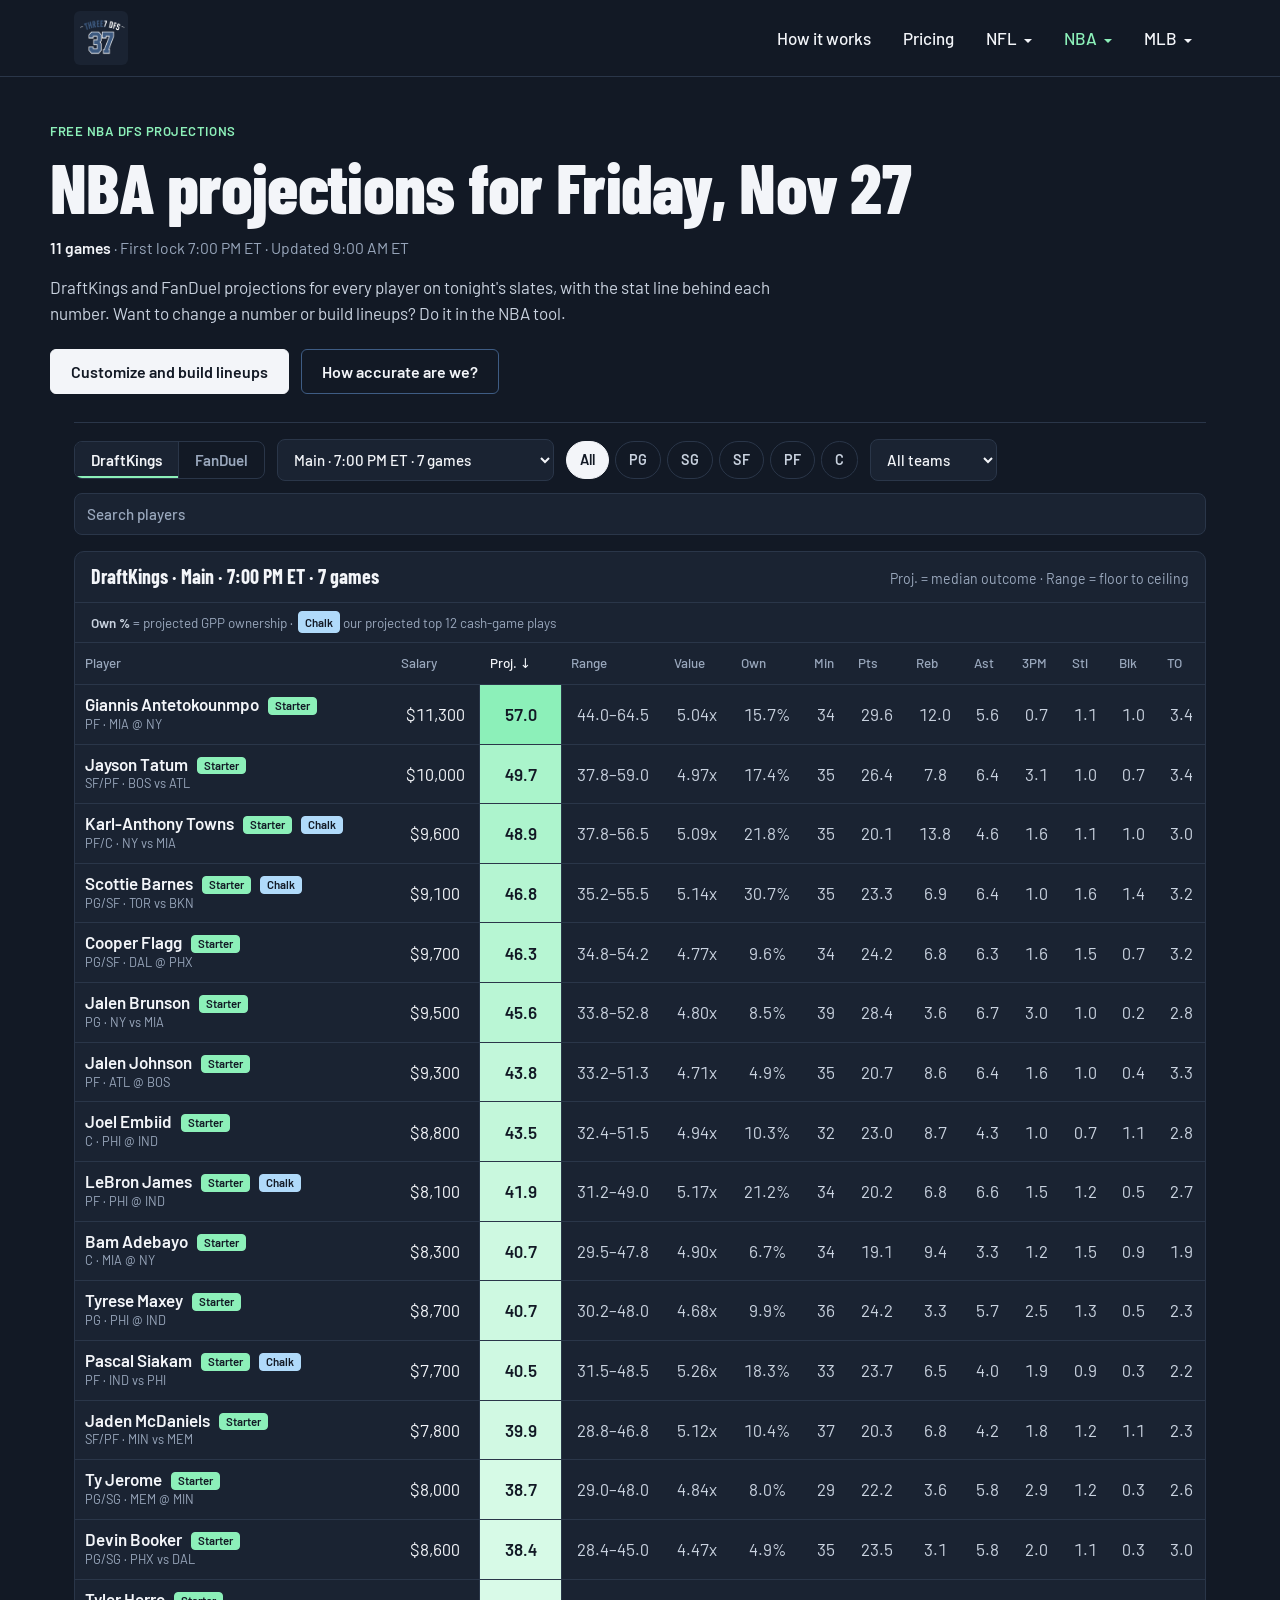
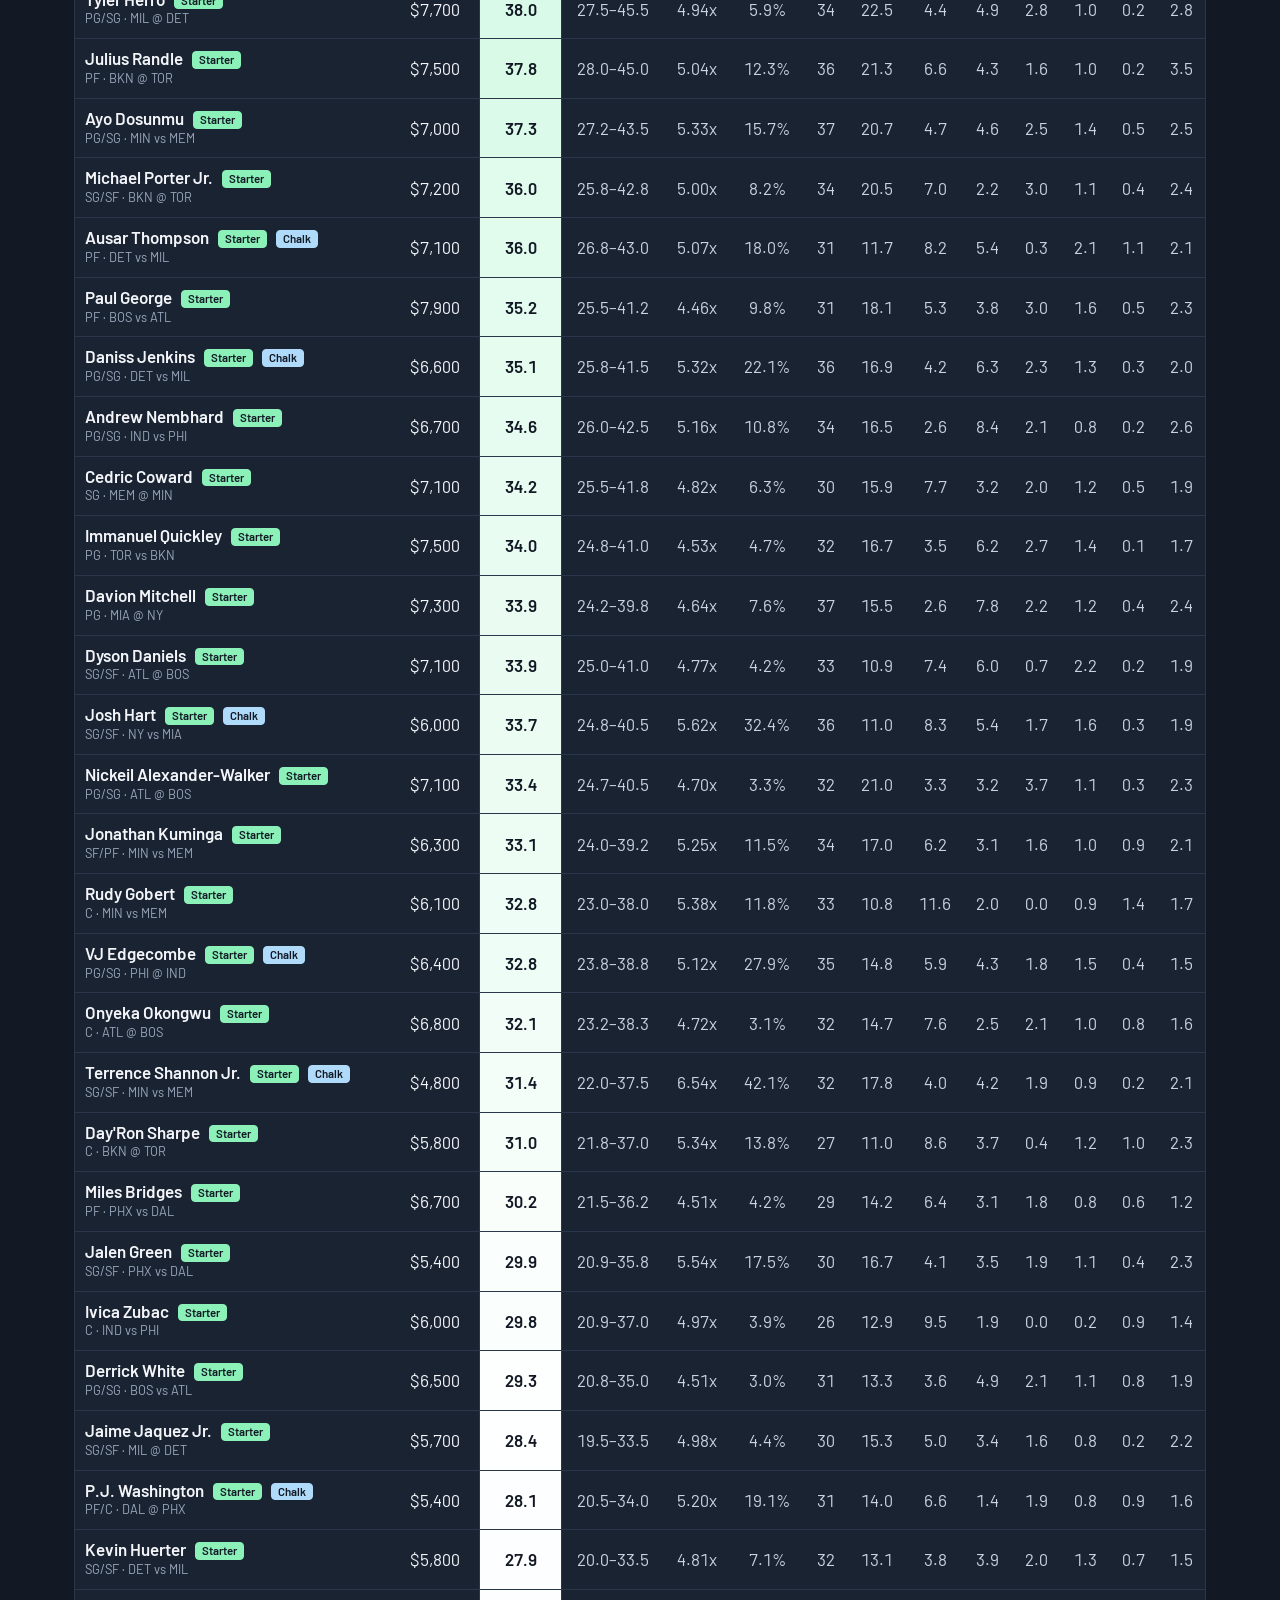
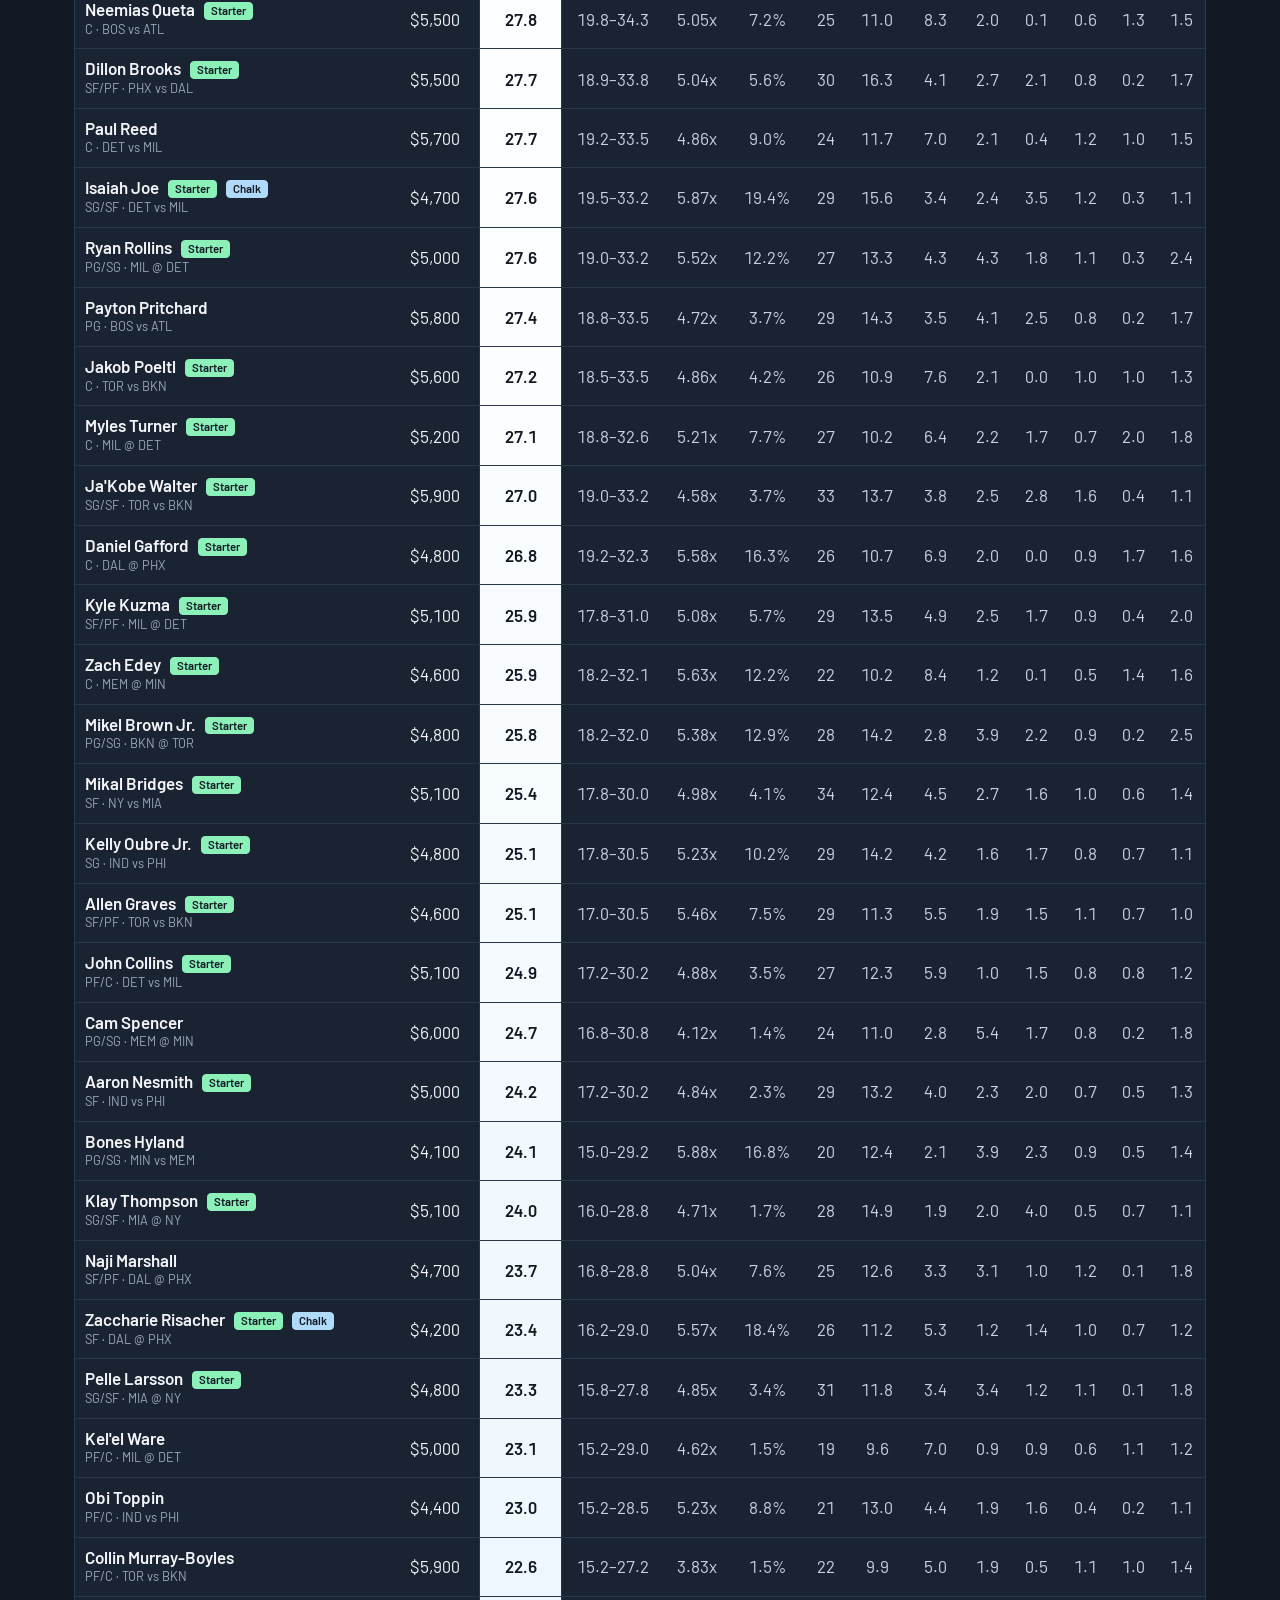
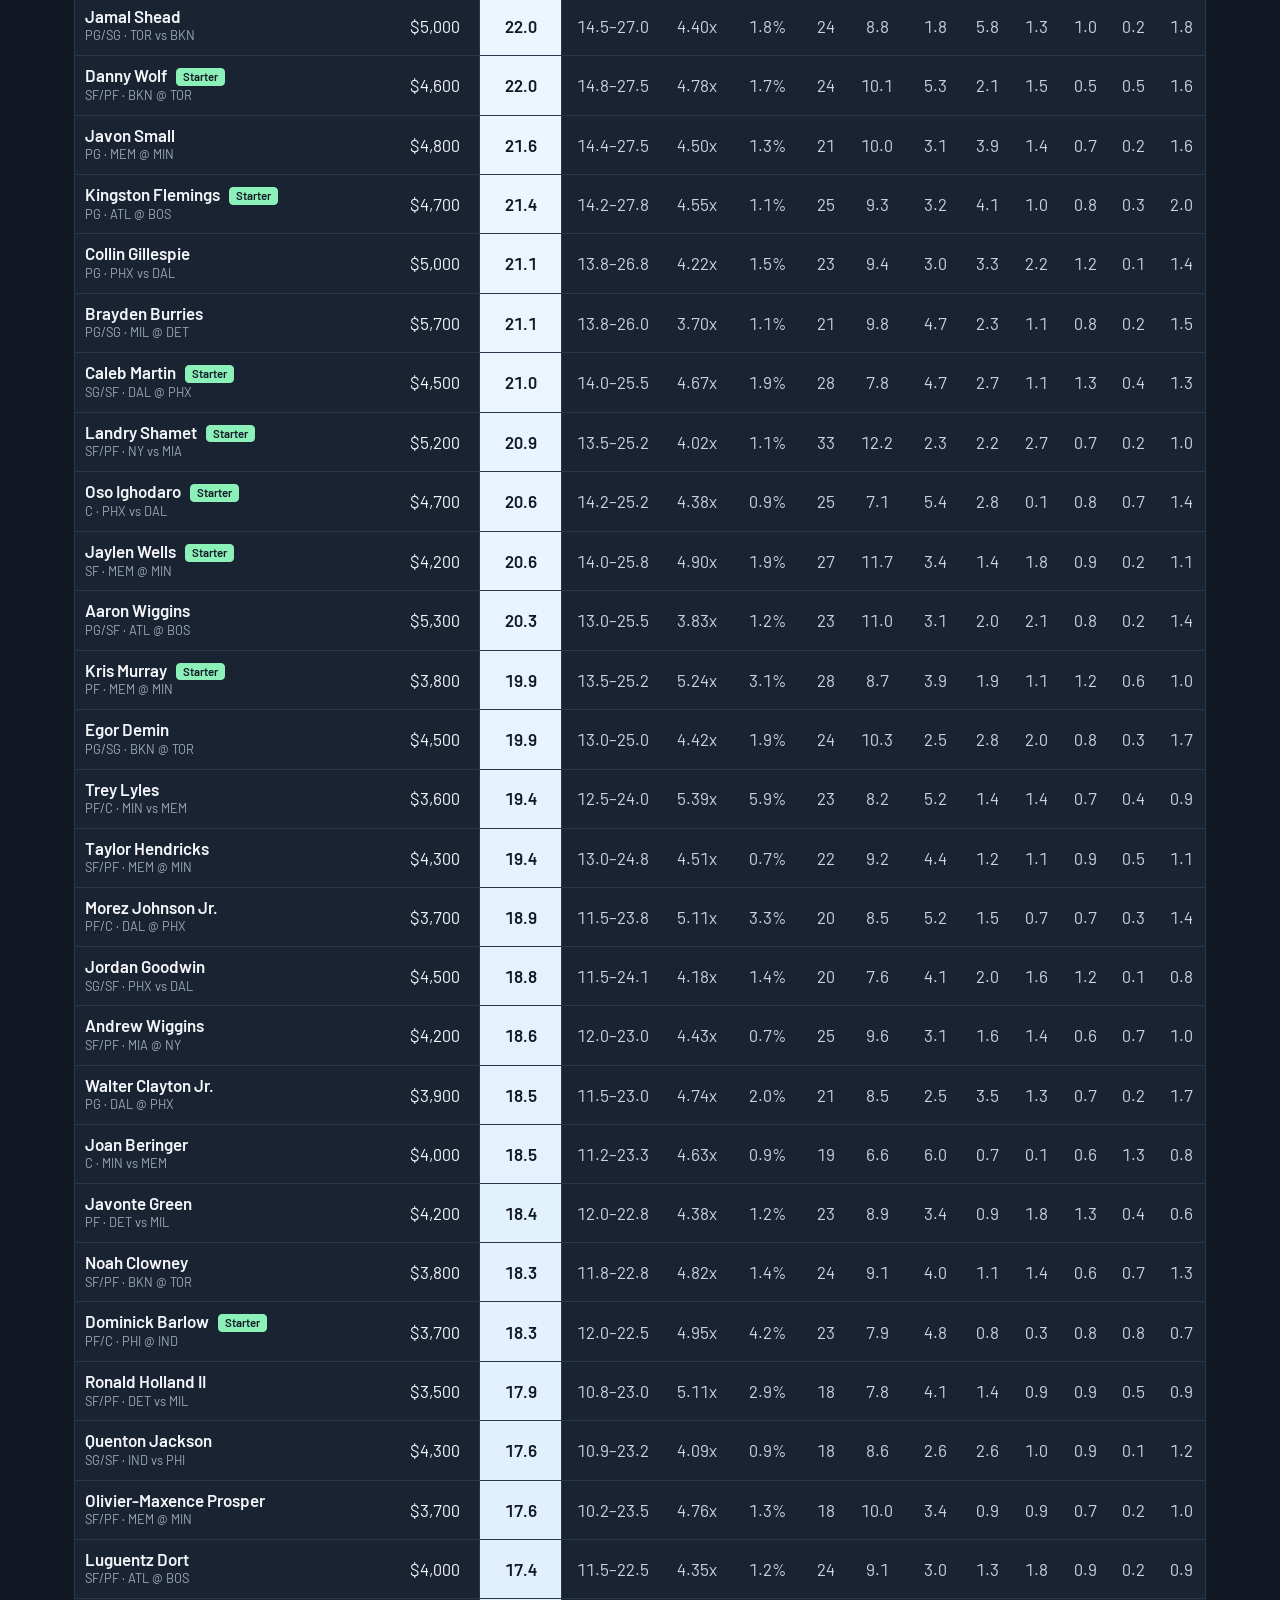
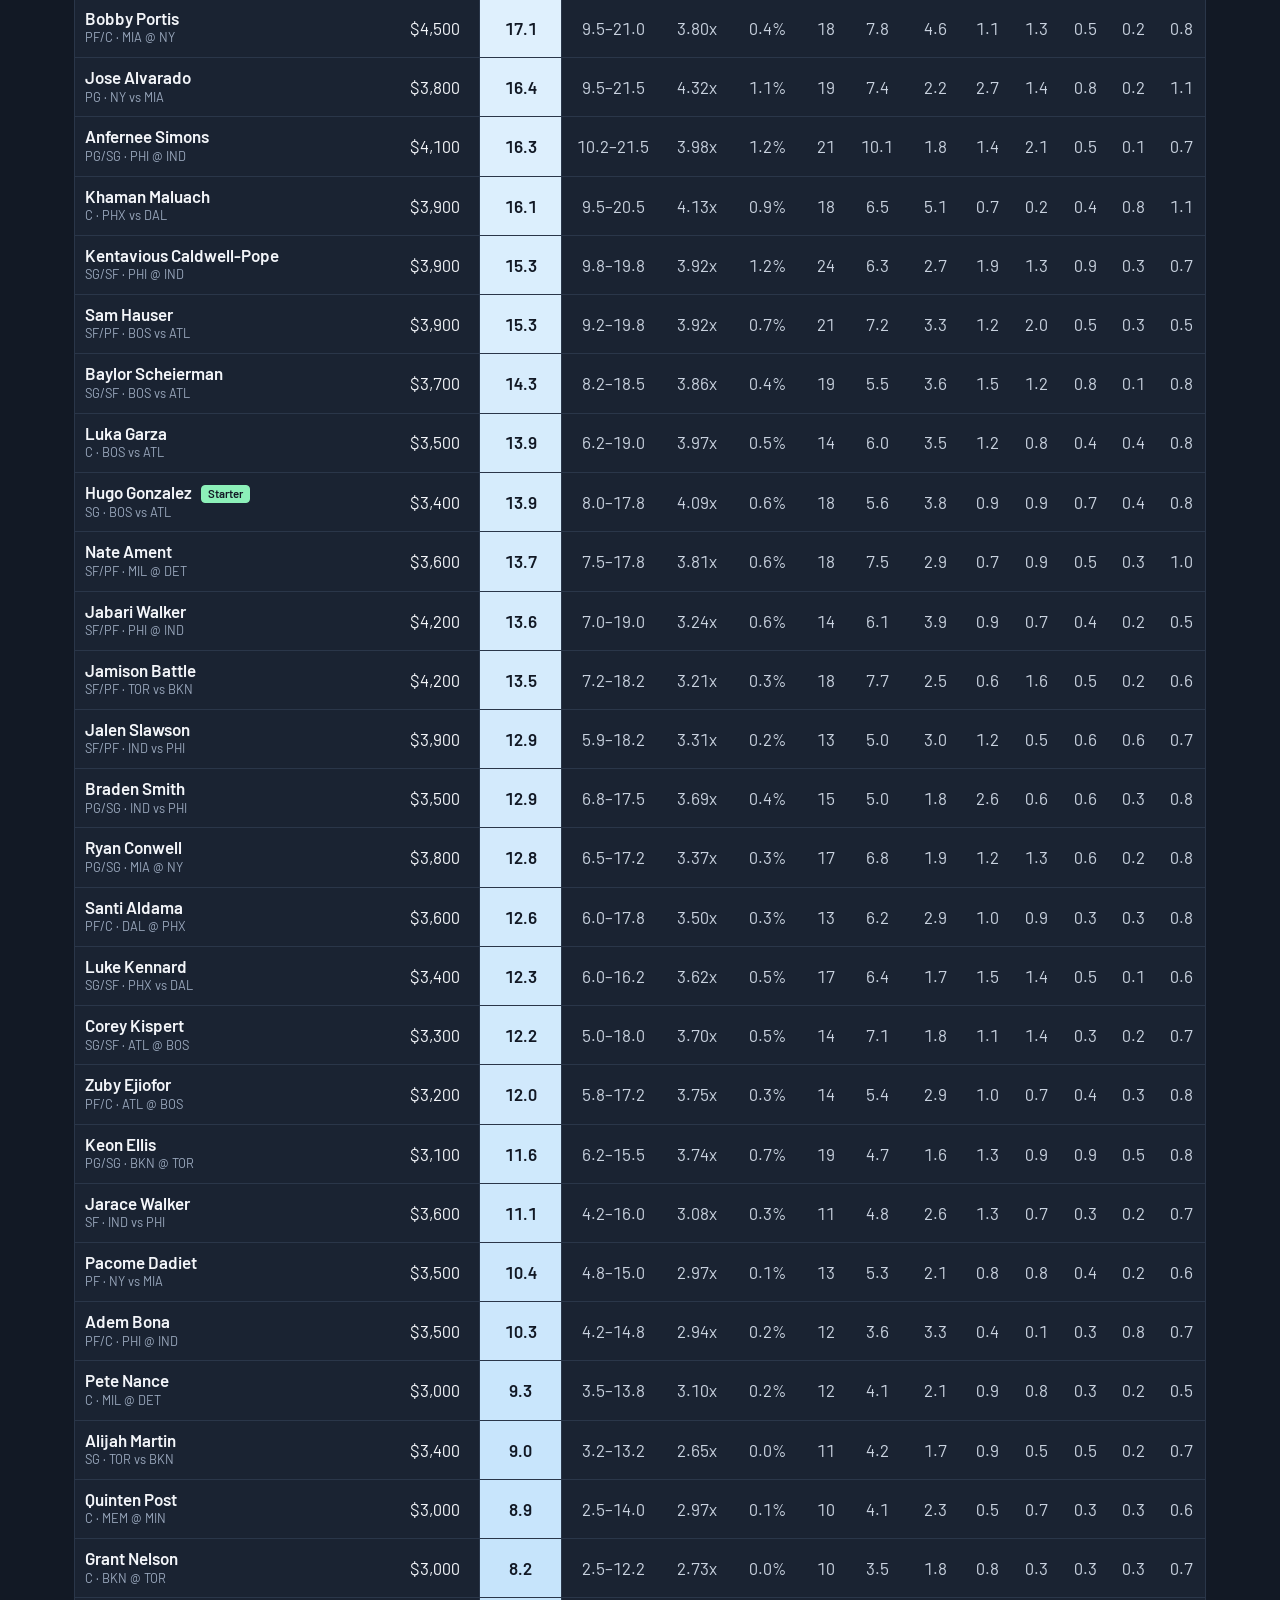
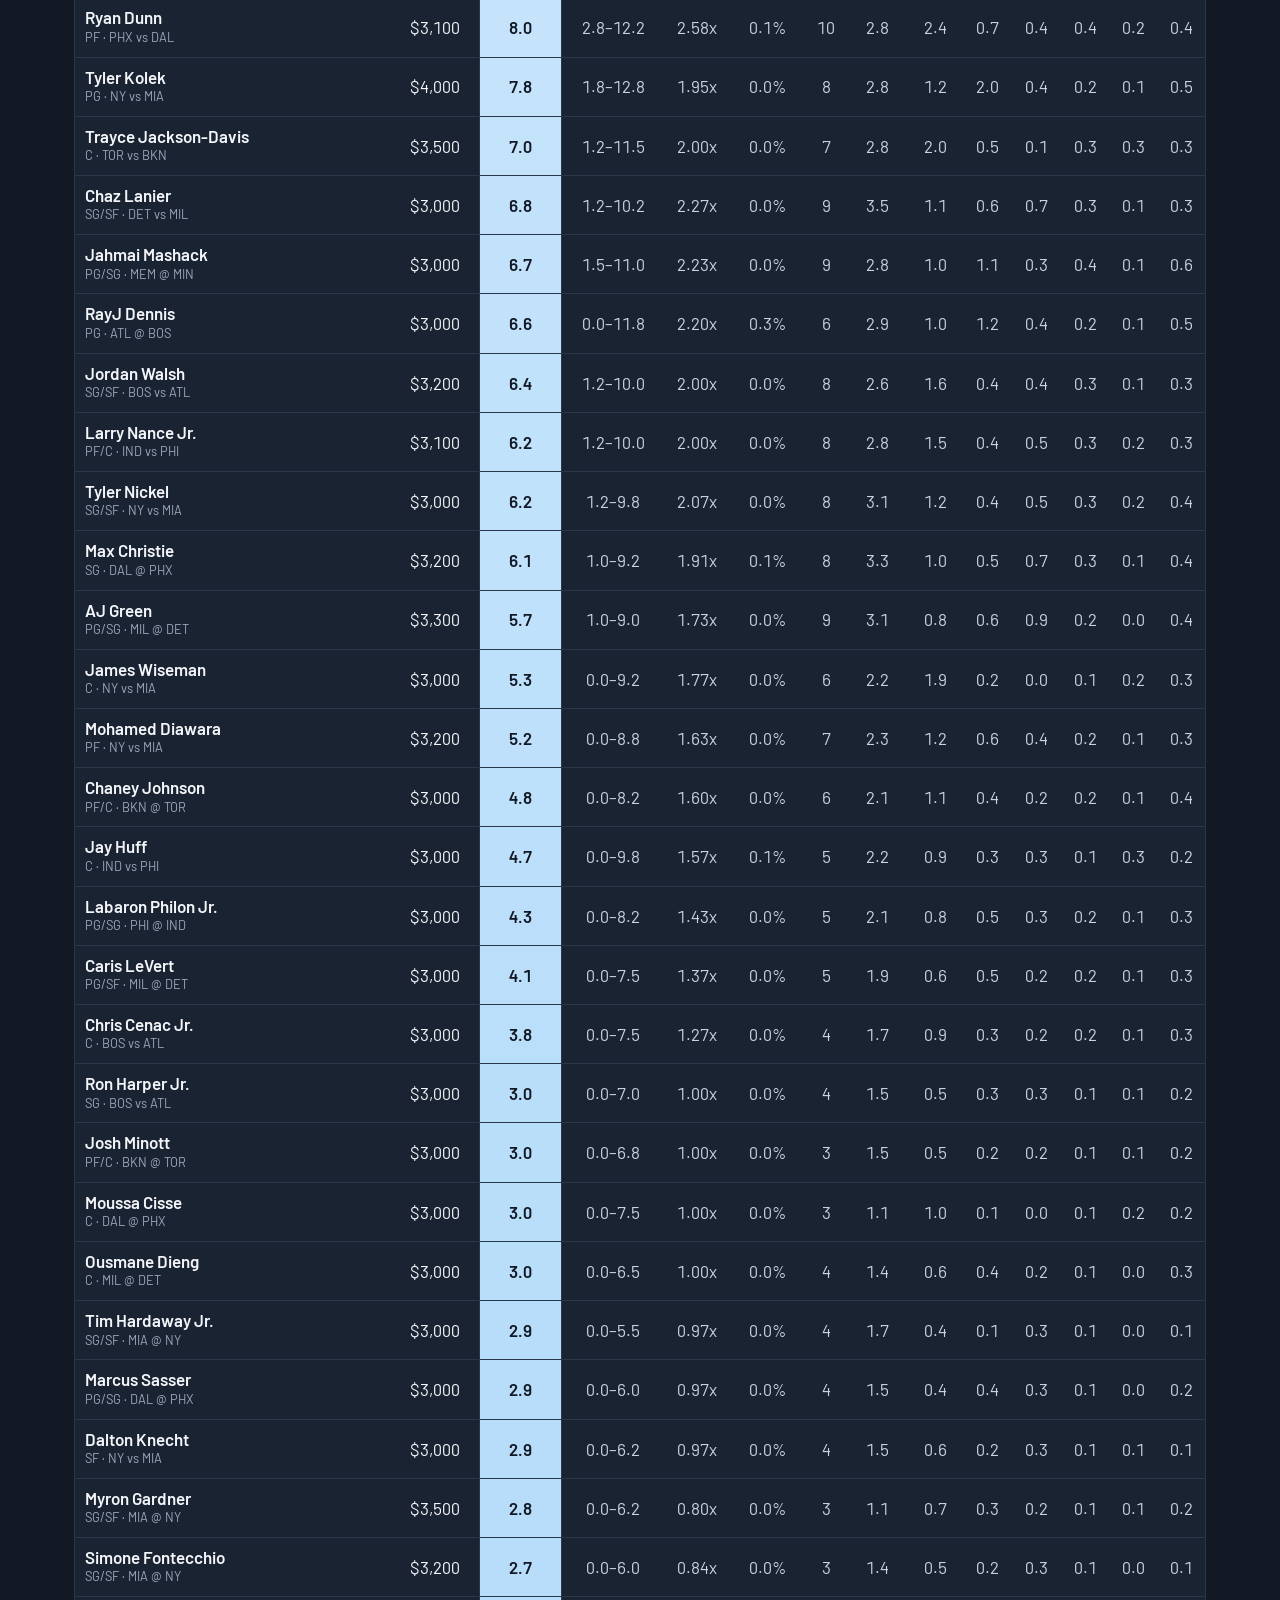
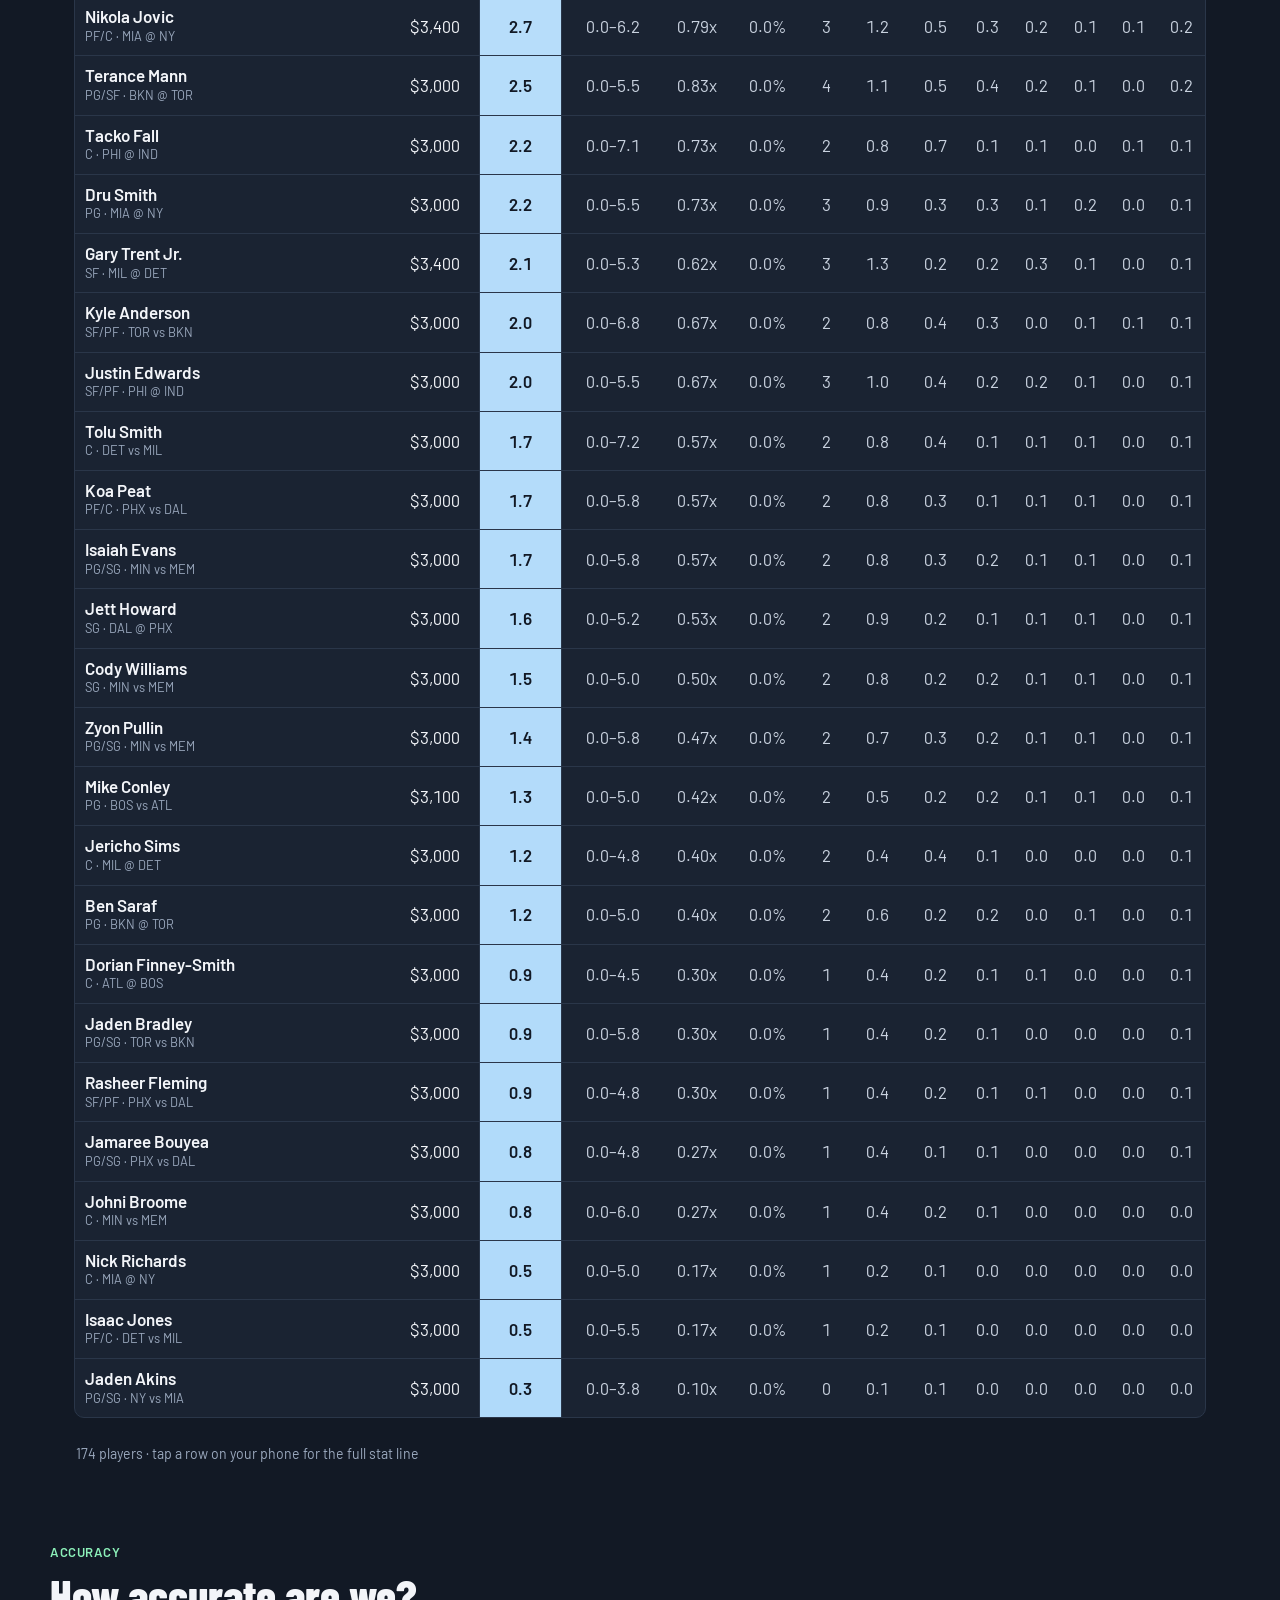
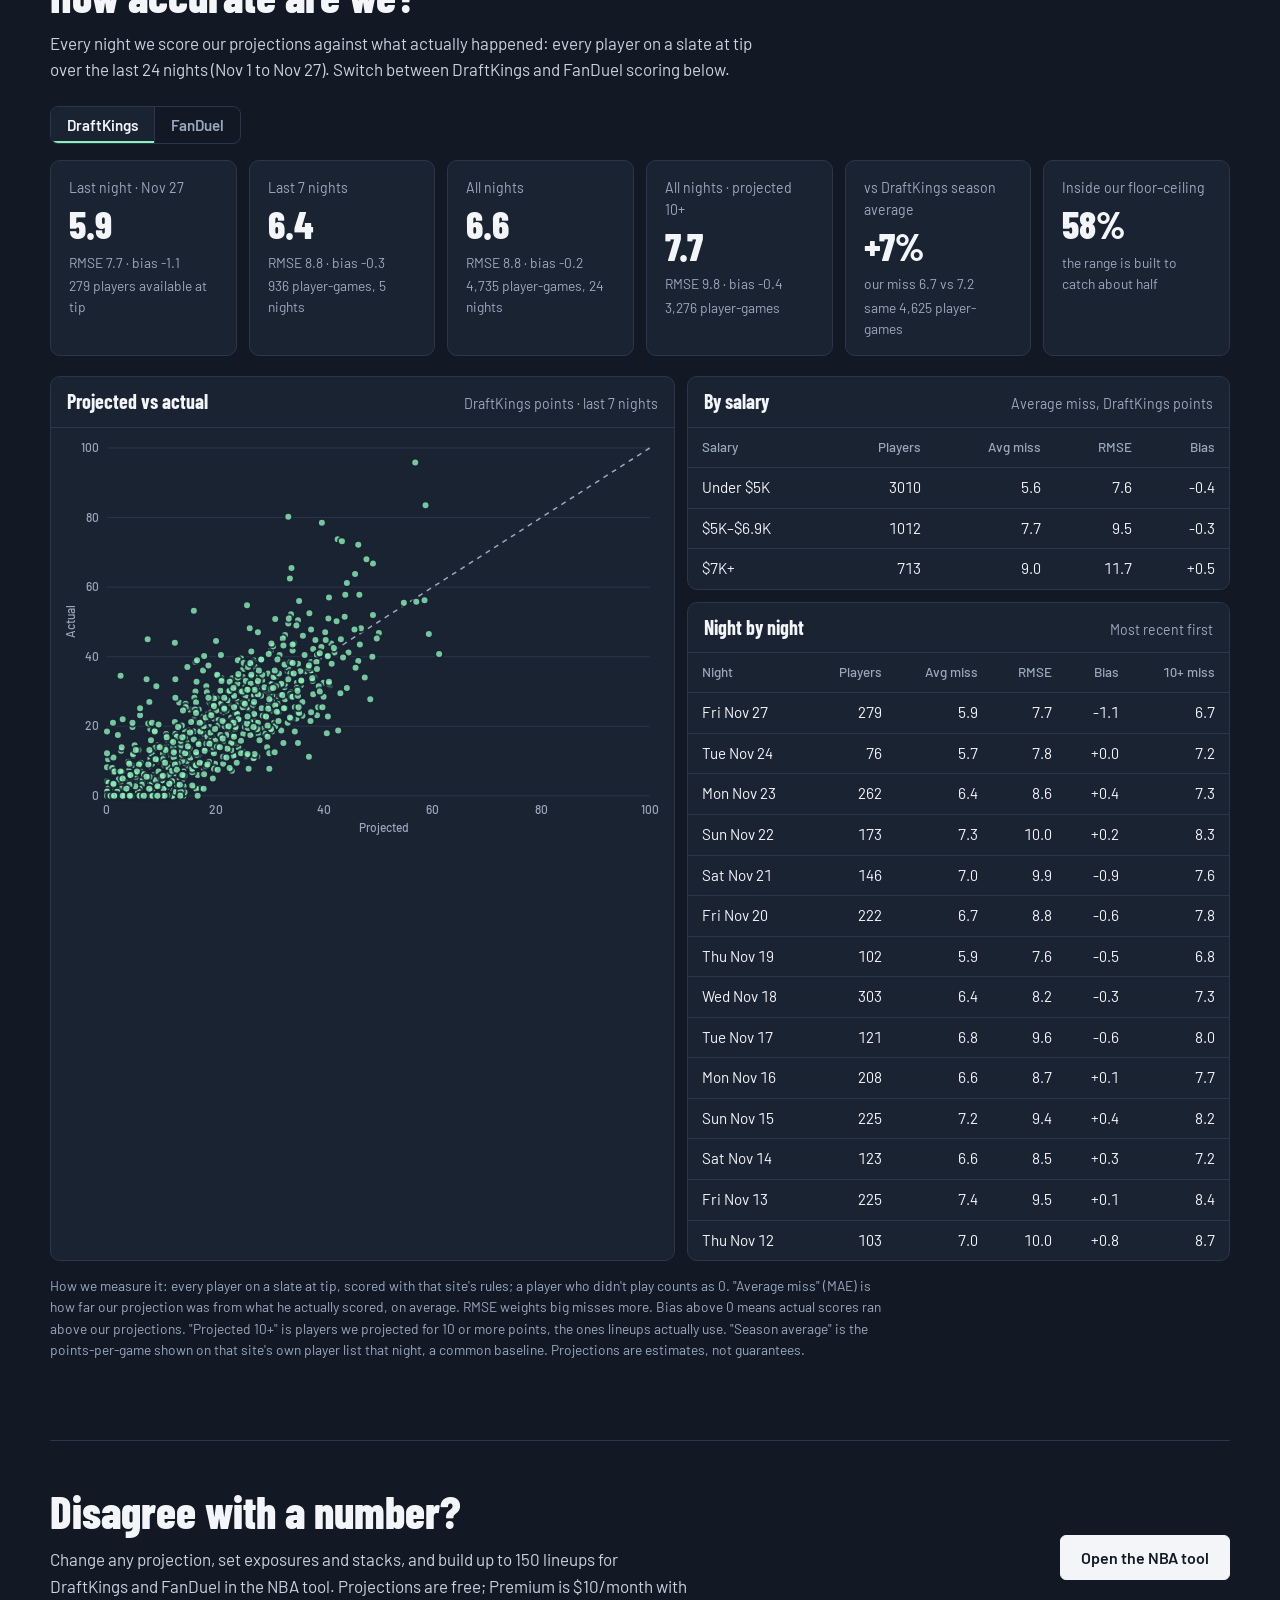
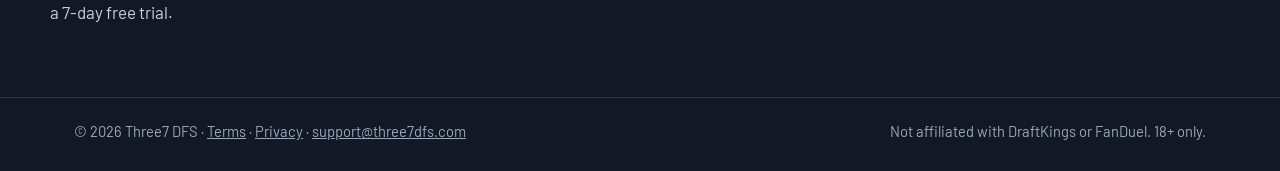
==== commit f2845790: "Update NBA projections page" ====
--- a/nba/index.html
+++ b/nba/index.html
@@ -339,7 +339,7 @@
   <section class="head wrap" aria-labelledby="page-h">
     <p class="eyebrow">Free NBA DFS projections</p>
     <h1 id="page-h">NBA projections for Friday, Nov 27</h1>
-    <p class="head-meta"><strong>11 games</strong> · First lock 7:00 PM ET · Updated 9:22 PM ET</p>
+    <p class="head-meta"><strong>11 games</strong> · First lock 7:00 PM ET · Updated 9:00 AM ET</p>
     <p class="head-lede">DraftKings and FanDuel projections for every player on tonight's slates, with the stat line behind each number. Want to change a number or build lineups? Do it in the NBA tool.</p>
     <div class="actions">
       <a class="btn btn-solid" href="/nba/optimizer/">Customize and build lineups</a>
@@ -467,37 +467,37 @@
   <section class="acc wrap" id="accuracy" aria-labelledby="acc-h">
     <p class="eyebrow">Accuracy</p>
     <h2 id="acc-h">How accurate are we?</h2>
-    <p class="acc-lede">Every night we score our projections against what actually happened: every player on a slate at tip over the last 23 nights (Nov 1 to Nov 24). Switch between DraftKings and FanDuel scoring below.</p>
+    <p class="acc-lede">Every night we score our projections against what actually happened: every player on a slate at tip over the last 24 nights (Nov 1 to Nov 27). Switch between DraftKings and FanDuel scoring below.</p>
     <div class="seg acc-seg" id="acc-site" role="group" aria-label="Accuracy for">
       <button type="button" data-site="dk" aria-pressed="true">DraftKings</button>
       <button type="button" data-site="fd" aria-pressed="false">FanDuel</button>
     </div>
 <div class="acc-site" data-site="dk">
 <div class="tiles">
-<div class="tile"><p class="tile-k">Last night · Nov 24</p><p class="tile-v num">5.7</p><p class="tile-s">RMSE 7.8 · bias +0.0</p><p class="tile-s">76 players available at tip</p></div>
-<div class="tile"><p class="tile-k">Last 7 nights</p><p class="tile-v num">6.5</p><p class="tile-s">RMSE 8.8 · bias -0.2</p><p class="tile-s">1,284 player-games, 7 nights</p></div>
-<div class="tile"><p class="tile-k">All nights</p><p class="tile-v num">6.6</p><p class="tile-s">RMSE 8.8 · bias -0.2</p><p class="tile-s">4,456 player-games, 23 nights</p></div>
-<div class="tile"><p class="tile-k">All nights · projected 10+</p><p class="tile-v num">7.8</p><p class="tile-s">RMSE 9.8 · bias -0.3</p><p class="tile-s">3,085 player-games</p></div>
-<div class="tile"><p class="tile-k">vs DraftKings season average</p><p class="tile-v num">+7%</p><p class="tile-s">our miss 6.7 vs 7.2</p><p class="tile-s">same 4,349 player-games</p></div>
-<div class="tile"><p class="tile-k">Inside our floor–ceiling</p><p class="tile-v num">57%</p><p class="tile-s">the range is built to catch about half</p></div>
+<div class="tile"><p class="tile-k">Last night · Nov 27</p><p class="tile-v num">5.9</p><p class="tile-s">RMSE 7.7 · bias -1.1</p><p class="tile-s">279 players available at tip</p></div>
+<div class="tile"><p class="tile-k">Last 7 nights</p><p class="tile-v num">6.4</p><p class="tile-s">RMSE 8.8 · bias -0.3</p><p class="tile-s">936 player-games, 5 nights</p></div>
+<div class="tile"><p class="tile-k">All nights</p><p class="tile-v num">6.6</p><p class="tile-s">RMSE 8.8 · bias -0.2</p><p class="tile-s">4,735 player-games, 24 nights</p></div>
+<div class="tile"><p class="tile-k">All nights · projected 10+</p><p class="tile-v num">7.7</p><p class="tile-s">RMSE 9.8 · bias -0.4</p><p class="tile-s">3,276 player-games</p></div>
+<div class="tile"><p class="tile-k">vs DraftKings season average</p><p class="tile-v num">+7%</p><p class="tile-s">our miss 6.7 vs 7.2</p><p class="tile-s">same 4,625 player-games</p></div>
+<div class="tile"><p class="tile-k">Inside our floor–ceiling</p><p class="tile-v num">58%</p><p class="tile-s">the range is built to catch about half</p></div>
 </div>
 <div class="acc-grid">
 <figure class="card" style="margin:0"><div class="card-bar"><span class="card-title">Projected vs actual</span><span class="card-note">DraftKings points · last 7 nights</span></div><div class="chart" id="chart-dk" role="img" aria-label="Scatter plot of projected against actual DraftKings points"></div></figure>
-<div class="stack"><div class="card"><div class="card-bar"><span class="card-title">By salary</span><span class="card-note">Average miss, DraftKings points</span></div><div class="scroll"><table class="mini"><thead><tr><th class="l">Salary</th><th>Players</th><th>Avg miss</th><th>RMSE</th><th>Bias</th></tr></thead><tbody><tr><td class="l">Under $5K</td><td>2831</td><td>5.7</td><td>7.7</td><td>-0.3</td></tr><tr><td class="l">$5K–$6.9K</td><td> 954</td><td>7.7</td><td>9.6</td><td>-0.2</td></tr><tr><td class="l">$7K+</td><td> 671</td><td>9.1</td><td>11.8</td><td>+0.6</td></tr></tbody></table></div></div><div class="card"><div class="card-bar"><span class="card-title">Night by night</span><span class="card-note">Most recent first</span></div><div class="scroll"><table class="mini"><thead><tr><th class="l">Night</th><th>Players</th><th>Avg miss</th><th>RMSE</th><th>Bias</th><th>10+ miss</th></tr></thead><tbody><tr><td class="l">Tue Nov 24</td><td> 76</td><td>5.7</td><td>7.8</td><td>+0.0</td><td>7.2</td></tr><tr><td class="l">Mon Nov 23</td><td>262</td><td>6.4</td><td>8.6</td><td>+0.4</td><td>7.3</td></tr><tr><td class="l">Sun Nov 22</td><td>173</td><td>7.3</td><td>10.0</td><td>+0.2</td><td>8.3</td></tr><tr><td class="l">Sat Nov 21</td><td>146</td><td>7.0</td><td>9.9</td><td>-0.9</td><td>7.6</td></tr><tr><td class="l">Fri Nov 20</td><td>222</td><td>6.7</td><td>8.8</td><td>-0.6</td><td>7.8</td></tr><tr><td class="l">Thu Nov 19</td><td>102</td><td>5.9</td><td>7.6</td><td>-0.5</td><td>6.8</td></tr><tr><td class="l">Wed Nov 18</td><td>303</td><td>6.4</td><td>8.2</td><td>-0.3</td><td>7.3</td></tr><tr><td class="l">Tue Nov 17</td><td>121</td><td>6.8</td><td>9.6</td><td>-0.6</td><td>8.0</td></tr><tr><td class="l">Mon Nov 16</td><td>208</td><td>6.6</td><td>8.7</td><td>+0.1</td><td>7.7</td></tr><tr><td class="l">Sun Nov 15</td><td>225</td><td>7.2</td><td>9.4</td><td>+0.4</td><td>8.2</td></tr><tr><td class="l">Sat Nov 14</td><td>123</td><td>6.6</td><td>8.5</td><td>+0.3</td><td>7.2</td></tr><tr><td class="l">Fri Nov 13</td><td>225</td><td>7.4</td><td>9.5</td><td>+0.1</td><td>8.4</td></tr><tr><td class="l">Thu Nov 12</td><td>103</td><td>7.0</td><td>10.0</td><td>+0.8</td><td>8.7</td></tr><tr><td class="l">Wed Nov 11</td><td>259</td><td>6.5</td><td>8.2</td><td>-0.5</td><td>7.6</td></tr></tbody></table></div></div></div>
+<div class="stack"><div class="card"><div class="card-bar"><span class="card-title">By salary</span><span class="card-note">Average miss, DraftKings points</span></div><div class="scroll"><table class="mini"><thead><tr><th class="l">Salary</th><th>Players</th><th>Avg miss</th><th>RMSE</th><th>Bias</th></tr></thead><tbody><tr><td class="l">Under $5K</td><td>3010</td><td>5.6</td><td>7.6</td><td>-0.4</td></tr><tr><td class="l">$5K–$6.9K</td><td>1012</td><td>7.7</td><td>9.5</td><td>-0.3</td></tr><tr><td class="l">$7K+</td><td> 713</td><td>9.0</td><td>11.7</td><td>+0.5</td></tr></tbody></table></div></div><div class="card"><div class="card-bar"><span class="card-title">Night by night</span><span class="card-note">Most recent first</span></div><div class="scroll"><table class="mini"><thead><tr><th class="l">Night</th><th>Players</th><th>Avg miss</th><th>RMSE</th><th>Bias</th><th>10+ miss</th></tr></thead><tbody><tr><td class="l">Fri Nov 27</td><td>279</td><td>5.9</td><td>7.7</td><td>-1.1</td><td>6.7</td></tr><tr><td class="l">Tue Nov 24</td><td> 76</td><td>5.7</td><td>7.8</td><td>+0.0</td><td>7.2</td></tr><tr><td class="l">Mon Nov 23</td><td>262</td><td>6.4</td><td>8.6</td><td>+0.4</td><td>7.3</td></tr><tr><td class="l">Sun Nov 22</td><td>173</td><td>7.3</td><td>10.0</td><td>+0.2</td><td>8.3</td></tr><tr><td class="l">Sat Nov 21</td><td>146</td><td>7.0</td><td>9.9</td><td>-0.9</td><td>7.6</td></tr><tr><td class="l">Fri Nov 20</td><td>222</td><td>6.7</td><td>8.8</td><td>-0.6</td><td>7.8</td></tr><tr><td class="l">Thu Nov 19</td><td>102</td><td>5.9</td><td>7.6</td><td>-0.5</td><td>6.8</td></tr><tr><td class="l">Wed Nov 18</td><td>303</td><td>6.4</td><td>8.2</td><td>-0.3</td><td>7.3</td></tr><tr><td class="l">Tue Nov 17</td><td>121</td><td>6.8</td><td>9.6</td><td>-0.6</td><td>8.0</td></tr><tr><td class="l">Mon Nov 16</td><td>208</td><td>6.6</td><td>8.7</td><td>+0.1</td><td>7.7</td></tr><tr><td class="l">Sun Nov 15</td><td>225</td><td>7.2</td><td>9.4</td><td>+0.4</td><td>8.2</td></tr><tr><td class="l">Sat Nov 14</td><td>123</td><td>6.6</td><td>8.5</td><td>+0.3</td><td>7.2</td></tr><tr><td class="l">Fri Nov 13</td><td>225</td><td>7.4</td><td>9.5</td><td>+0.1</td><td>8.4</td></tr><tr><td class="l">Thu Nov 12</td><td>103</td><td>7.0</td><td>10.0</td><td>+0.8</td><td>8.7</td></tr></tbody></table></div></div></div>
 </div>
 </div>
 <div class="acc-site" data-site="fd" hidden>
 <div class="tiles">
-<div class="tile"><p class="tile-k">Last night · Nov 24</p><p class="tile-v num">5.8</p><p class="tile-s">RMSE 8.0 · bias +0.1</p><p class="tile-s">77 players available at tip</p></div>
-<div class="tile"><p class="tile-k">Last 7 nights</p><p class="tile-v num">6.6</p><p class="tile-s">RMSE 8.8 · bias -0.2</p><p class="tile-s">1,289 player-games, 7 nights</p></div>
-<div class="tile"><p class="tile-k">All nights</p><p class="tile-v num">6.7</p><p class="tile-s">RMSE 8.8 · bias -0.2</p><p class="tile-s">4,298 player-games, 23 nights</p></div>
-<div class="tile"><p class="tile-k">All nights · projected 10+</p><p class="tile-v num">7.8</p><p class="tile-s">RMSE 9.8 · bias -0.4</p><p class="tile-s">2,975 player-games</p></div>
-<div class="tile"><p class="tile-k">vs FanDuel season average</p><p class="tile-v num">+8%</p><p class="tile-s">our miss 6.7 vs 7.3</p><p class="tile-s">same 4,249 player-games</p></div>
+<div class="tile"><p class="tile-k">Last night · Nov 27</p><p class="tile-v num">6.1</p><p class="tile-s">RMSE 8.0 · bias -0.9</p><p class="tile-s">280 players available at tip</p></div>
+<div class="tile"><p class="tile-k">Last 7 nights</p><p class="tile-v num">6.5</p><p class="tile-s">RMSE 8.8 · bias -0.3</p><p class="tile-s">939 player-games, 5 nights</p></div>
+<div class="tile"><p class="tile-k">All nights</p><p class="tile-v num">6.6</p><p class="tile-s">RMSE 8.8 · bias -0.2</p><p class="tile-s">4,578 player-games, 24 nights</p></div>
+<div class="tile"><p class="tile-k">All nights · projected 10+</p><p class="tile-v num">7.7</p><p class="tile-s">RMSE 9.8 · bias -0.4</p><p class="tile-s">3,166 player-games</p></div>
+<div class="tile"><p class="tile-k">vs FanDuel season average</p><p class="tile-v num">+8%</p><p class="tile-s">our miss 6.7 vs 7.3</p><p class="tile-s">same 4,528 player-games</p></div>
 <div class="tile"><p class="tile-k">Inside our floor–ceiling</p><p class="tile-v num">57%</p><p class="tile-s">the range is built to catch about half</p></div>
 </div>
 <div class="acc-grid">
 <figure class="card" style="margin:0"><div class="card-bar"><span class="card-title">Projected vs actual</span><span class="card-note">FanDuel points · last 7 nights</span></div><div class="chart" id="chart-fd" role="img" aria-label="Scatter plot of projected against actual FanDuel points"></div></figure>
-<div class="stack"><div class="card"><div class="card-bar"><span class="card-title">By salary</span><span class="card-note">Average miss, FanDuel points</span></div><div class="scroll"><table class="mini"><thead><tr><th class="l">Salary</th><th>Players</th><th>Avg miss</th><th>RMSE</th><th>Bias</th></tr></thead><tbody><tr><td class="l">Under $5K</td><td>3025</td><td>5.9</td><td>7.8</td><td>-0.4</td></tr><tr><td class="l">$5K–$6.9K</td><td> 740</td><td>8.1</td><td>10.1</td><td>-0.0</td></tr><tr><td class="l">$7K+</td><td> 533</td><td>9.3</td><td>11.9</td><td>+0.8</td></tr></tbody></table></div></div><div class="card"><div class="card-bar"><span class="card-title">Night by night</span><span class="card-note">Most recent first</span></div><div class="scroll"><table class="mini"><thead><tr><th class="l">Night</th><th>Players</th><th>Avg miss</th><th>RMSE</th><th>Bias</th><th>10+ miss</th></tr></thead><tbody><tr><td class="l">Tue Nov 24</td><td> 77</td><td>5.8</td><td>8.0</td><td>+0.1</td><td>7.1</td></tr><tr><td class="l">Mon Nov 23</td><td>262</td><td>6.3</td><td>8.5</td><td>+0.4</td><td>7.2</td></tr><tr><td class="l">Sun Nov 22</td><td>174</td><td>7.2</td><td>9.9</td><td>+0.0</td><td>8.3</td></tr><tr><td class="l">Sat Nov 21</td><td>146</td><td>7.1</td><td>9.8</td><td>-0.8</td><td>7.6</td></tr><tr><td class="l">Fri Nov 20</td><td>223</td><td>6.7</td><td>8.8</td><td>-0.7</td><td>7.8</td></tr><tr><td class="l">Thu Nov 19</td><td>102</td><td>6.0</td><td>7.7</td><td>-0.5</td><td>6.9</td></tr><tr><td class="l">Wed Nov 18</td><td>305</td><td>6.5</td><td>8.4</td><td>-0.2</td><td>7.5</td></tr><tr><td class="l">Tue Nov 17</td><td>122</td><td>6.5</td><td>9.1</td><td>-0.7</td><td>7.6</td></tr><tr><td class="l">Mon Nov 16</td><td>208</td><td>6.6</td><td>8.7</td><td>+0.1</td><td>7.8</td></tr><tr><td class="l">Sun Nov 15</td><td>171</td><td>7.5</td><td>9.6</td><td>+0.3</td><td>8.4</td></tr><tr><td class="l">Sat Nov 14</td><td>125</td><td>6.8</td><td>8.7</td><td>+0.4</td><td>7.5</td></tr><tr><td class="l">Fri Nov 13</td><td>225</td><td>7.3</td><td>9.3</td><td>+0.1</td><td>8.2</td></tr><tr><td class="l">Thu Nov 12</td><td>104</td><td>6.9</td><td>9.9</td><td>+0.7</td><td>8.6</td></tr><tr><td class="l">Wed Nov 11</td><td>259</td><td>6.7</td><td>8.4</td><td>-0.4</td><td>7.8</td></tr></tbody></table></div></div></div>
+<div class="stack"><div class="card"><div class="card-bar"><span class="card-title">By salary</span><span class="card-note">Average miss, FanDuel points</span></div><div class="scroll"><table class="mini"><thead><tr><th class="l">Salary</th><th>Players</th><th>Avg miss</th><th>RMSE</th><th>Bias</th></tr></thead><tbody><tr><td class="l">Under $5K</td><td>3225</td><td>5.8</td><td>7.8</td><td>-0.4</td></tr><tr><td class="l">$5K–$6.9K</td><td> 786</td><td>8.1</td><td>10.1</td><td>-0.1</td></tr><tr><td class="l">$7K+</td><td> 567</td><td>9.2</td><td>11.8</td><td>+0.7</td></tr></tbody></table></div></div><div class="card"><div class="card-bar"><span class="card-title">Night by night</span><span class="card-note">Most recent first</span></div><div class="scroll"><table class="mini"><thead><tr><th class="l">Night</th><th>Players</th><th>Avg miss</th><th>RMSE</th><th>Bias</th><th>10+ miss</th></tr></thead><tbody><tr><td class="l">Fri Nov 27</td><td>280</td><td>6.1</td><td>8.0</td><td>-0.9</td><td>6.9</td></tr><tr><td class="l">Tue Nov 24</td><td> 77</td><td>5.8</td><td>8.0</td><td>+0.1</td><td>7.1</td></tr><tr><td class="l">Mon Nov 23</td><td>262</td><td>6.3</td><td>8.5</td><td>+0.4</td><td>7.2</td></tr><tr><td class="l">Sun Nov 22</td><td>174</td><td>7.2</td><td>9.9</td><td>+0.0</td><td>8.3</td></tr><tr><td class="l">Sat Nov 21</td><td>146</td><td>7.1</td><td>9.8</td><td>-0.8</td><td>7.6</td></tr><tr><td class="l">Fri Nov 20</td><td>223</td><td>6.7</td><td>8.8</td><td>-0.7</td><td>7.8</td></tr><tr><td class="l">Thu Nov 19</td><td>102</td><td>6.0</td><td>7.7</td><td>-0.5</td><td>6.9</td></tr><tr><td class="l">Wed Nov 18</td><td>305</td><td>6.5</td><td>8.4</td><td>-0.2</td><td>7.5</td></tr><tr><td class="l">Tue Nov 17</td><td>122</td><td>6.5</td><td>9.1</td><td>-0.7</td><td>7.6</td></tr><tr><td class="l">Mon Nov 16</td><td>208</td><td>6.6</td><td>8.7</td><td>+0.1</td><td>7.8</td></tr><tr><td class="l">Sun Nov 15</td><td>171</td><td>7.5</td><td>9.6</td><td>+0.3</td><td>8.4</td></tr><tr><td class="l">Sat Nov 14</td><td>125</td><td>6.8</td><td>8.7</td><td>+0.4</td><td>7.5</td></tr><tr><td class="l">Fri Nov 13</td><td>225</td><td>7.3</td><td>9.3</td><td>+0.1</td><td>8.2</td></tr><tr><td class="l">Thu Nov 12</td><td>104</td><td>6.9</td><td>9.9</td><td>+0.7</td><td>8.6</td></tr></tbody></table></div></div></div>
 </div>
 </div>
     <p class="fine">How we measure it: every player on a slate at tip, scored with that site's rules; a player who didn't play counts as 0. "Average miss" (MAE) is how far our projection was from what he actually scored, on average. RMSE weights big misses more. Bias above 0 means actual scores ran above our projections. "Projected 10+" is players we projected for 10 or more points, the ones lineups actually use. "Season average" is the points-per-game shown on that site's own player list that night, a common baseline. Projections are estimates, not guarantees.</p>
@@ -521,8 +521,8 @@
   </div>
 </footer>
 
-<script id="t7-data" type="application/json">{"date":"2026-11-27","updated":"2026-11-27T21:22:51-0500","slates":[{"site":"dk","key":"Main","label":"Main · 7:00 PM ET · 7 games","lock":"2026-11-27T19:00:00"},{"site":"dk","key":"Night 930","label":"Night 930 · 9:30 PM ET · 4 games","lock":"2026-11-27T21:30:00"},{"site":"dk","key":"Night","label":"Night · 7:30 PM ET · 3 games","lock":"2026-11-27T19:30:00"},{"site":"dk","key":"Night 800","label":"Night 800 · 8:00 PM ET · 2 games","lock":"2026-11-27T20:00:00"},{"site":"fd","key":"Main","label":"Main · 7:00 PM ET · 7 games","lock":"2026-11-27T19:00:00"},{"site":"fd","key":"After Hours","label":"After Hours · 9:30 PM ET · 4 games","lock":"2026-11-27T21:30:00"}],"xslates":[{"site":"dk","contest":"Captain","key":"MIA@NYK","label":"MIA @ NY · 7:00 PM ET","lock":"2026-11-27T19:00:00"},{"site":"dk","contest":"Captain","key":"DAL@PHX","label":"DAL @ PHX · 9:00 PM ET","lock":"2026-11-27T21:00:00"},{"site":"dk","contest":"Captain","key":"LAL@SAS","label":"LAL @ SA · 9:30 PM ET","lock":"2026-11-27T21:30:00"},{"site":"dk","contest":"Tiers","key":"Main","label":"Main · 7:00 PM ET · 7 games","lock":"2026-11-27T19:00:00"},{"site":"dk","contest":"TotalPoints","key":"Main","label":"Main · 7:00 PM ET · 7 games","lock":"2026-11-27T19:00:00"},{"site":"fd","contest":"Captain","key":"DAL@PHO","label":"DAL @ PHX · 9:00 PM ET","lock":"2026-11-27T21:00:00"},{"site":"fd","contest":"Captain","key":"LAL@SA","label":"LAL @ SA · 9:30 PM ET","lock":"2026-11-27T21:30:00"}],"players":[{"n":"Nikola Jokic","pos":"C","tm":"DEN","opp":"UTAH","home":false,"cf":true,"st":true,"inj":"Not listed","ls":"Confirmed","min":35.8,"pts":25.1,"reb":11.6,"ast":8.8,"tpm":1.5,"stl":1.4,"blk":1.1,"tov":3.6,"apts":null,"pavg":null,"dk":{"pos":"C","p":58.5,"f":44.8,"c":67.5,"sl":{"Night 930":11700},"id":{"Night 930":"45109971"},"a":57.5,"act":null,"xs":null,"op":{"Classic|Night 930":{"ALL":0.248}},"ow":{"Night 930":32.5},"ct":{"Night 930":"Core"}},"fd":{"pos":"C","p":56,"f":43.3,"c":64,"sl":{"After Hours":11800},"id":{"After Hours":"137260-55062"},"a":55,"act":null,"xs":null,"op":{"Classic|After Hours":{"ALL":0.448}},"ow":null,"ct":null}},{"n":"Giannis Antetokounmpo","pos":"F","tm":"MIA","opp":"NY","home":false,"cf":true,"st":true,"inj":"Available","ls":"Confirmed","min":34,"pts":29.6,"reb":12,"ast":5.6,"tpm":0.7,"stl":1.1,"blk":1,"tov":3.4,"apts":null,"pavg":28.4,"dk":{"pos":"PF","p":57,"f":44,"c":64.5,"sl":{"Main":11300},"id":{"Main":"45109130"},"a":57,"act":null,"xs":{"TotalPoints|Main":{"u":["45111261",0]},"Captain|MIA@NYK":{"c":["45114328",18600],"u":["45114294",12400]},"Tiers|Main":{"u":["45112972",0],"t":"T1"}},"op":{"Captain|MIA@NYK":{"CPT":0.192,"FLEX":0.468},"Classic|Main":{"ALL":0.076}},"ow":{"Main":15.7},"ct":null},"fd":{"pos":"PF","p":55.2,"f":42,"c":62.6,"sl":{"Main":11600},"id":{"Main":"137257-40199"},"a":55,"act":null,"xs":null,"op":{"Classic|Main":{"ALL":0.236}},"ow":null,"ct":null}},{"n":"Victor Wembanyama","pos":"F","tm":"SA","opp":"LAL","home":true,"cf":true,"st":true,"inj":"Not listed","ls":"Confirmed","min":29.8,"pts":26.7,"reb":11.3,"ast":3.2,"tpm":2.2,"stl":1.1,"blk":3.2,"tov":2.4,"apts":null,"pavg":null,"dk":{"pos":"C","p":55,"f":42,"c":65.5,"sl":{"Night 930":12000},"id":{"Night 930":"45109969"},"a":62.4,"act":null,"xs":{"Captain|LAL@SAS":{"c":["45113116",19500],"u":["45113081",13000]}},"op":{"Captain|LAL@SAS":{"CPT":0.272,"FLEX":0.456},"Classic|Night 930":{"ALL":0.172}},"ow":{"Night 930":27.4},"ct":{"Night 930":"Likely"}},"fd":{"pos":"C","p":55.5,"f":42.4,"c":65.8,"sl":{"After Hours":12800},"id":{"After Hours":"137260-188414"},"a":63.5,"act":null,"xs":{"Captain|LAL@SA":{"u":["137262-188414",17600]}},"op":{"Captain|LAL@SA":{"CPT":0.34,"FLEX":0.448},"Classic|After Hours":{"ALL":0.348}},"ow":null,"ct":null}},{"n":"Luka Doncic","pos":"G","tm":"LAL","opp":"SA","home":false,"cf":true,"st":true,"inj":"Not listed","ls":"Confirmed","min":33.5,"pts":32.7,"reb":5.8,"ast":7,"tpm":4.1,"stl":1.5,"blk":0.4,"tov":4.2,"apts":null,"pavg":null,"dk":{"pos":"PG","p":54.7,"f":39.8,"c":63.5,"sl":{"Night 930":12200},"id":{"Night 930":"45109966"},"a":61.4,"act":null,"xs":{"Captain|LAL@SAS":{"c":["45113115",19800],"u":["45113080",13200]}},"op":{"Captain|LAL@SAS":{"CPT":0.244,"FLEX":0.396},"Classic|Night 930":{"ALL":0.18}},"ow":{"Night 930":19.2},"ct":null},"fd":{"pos":"PG","p":51.7,"f":37.5,"c":60.4,"sl":{"After Hours":12400},"id":{"After Hours":"137260-84669"},"a":58.2,"act":null,"xs":{"Captain|LAL@SA":{"u":["137262-84669",16200]}},"op":{"Captain|LAL@SA":{"CPT":0.248,"FLEX":0.42},"Classic|After Hours":{"ALL":0.26}},"ow":null,"ct":null}},{"n":"Deni Avdija","pos":"F","tm":"POR","opp":"GS","home":true,"cf":true,"st":true,"inj":"Not listed","ls":"Confirmed","min":36.2,"pts":26.9,"reb":7.3,"ast":7.1,"tpm":2.3,"stl":1.1,"blk":0.7,"tov":4,"apts":null,"pavg":null,"dk":{"pos":"SF/PF","p":50.1,"f":39,"c":59.2,"sl":{"Night 930":9200},"id":{"Night 930":"45109973"},"a":45.2,"act":null,"xs":null,"op":{"Classic|Night 930":{"ALL":0.368}},"ow":{"Night 930":35.4},"ct":{"Night 930":"Core"}},"fd":{"pos":"PF/SF","p":47.6,"f":37.1,"c":56.1,"sl":{"After Hours":8700},"id":{"After Hours":"137260-145539"},"a":43.2,"act":null,"xs":null,"op":{"Classic|After Hours":{"ALL":0.516}},"ow":null,"ct":null}},{"n":"Jayson Tatum","pos":"F","tm":"BOS","opp":"ATL","home":true,"cf":true,"st":true,"inj":"Not listed","ls":"Confirmed","min":35.2,"pts":26.4,"reb":7.8,"ast":6.4,"tpm":3.1,"stl":1,"blk":0.7,"tov":3.4,"apts":null,"pavg":27.3,"dk":{"pos":"SF/PF","p":49.7,"f":37.8,"c":59,"sl":{"Night 800":10000,"Main":10000},"id":{"Night 800":"45114098","Main":"45109133"},"a":49.2,"act":null,"xs":{"TotalPoints|Main":{"u":["45111262",0]},"Tiers|Main":{"u":["45112973",0],"t":"T1"}},"op":{"Classic|Main":{"ALL":0.144},"Classic|Night 800":{"ALL":0.56}},"ow":{"Night 800":40.8,"Main":17.4},"ct":{"Night 800":"Core"}},"fd":{"pos":"PF/SF","p":47.1,"f":35.8,"c":55.7,"sl":{"Main":9900},"id":{"Main":"137257-80808"},"a":47,"act":null,"xs":null,"op":{"Classic|Main":{"ALL":0.292}},"ow":null,"ct":null}},{"n":"Karl-Anthony Towns","pos":"C","tm":"NY","opp":"MIA","home":true,"cf":true,"st":true,"inj":"Available","ls":"Confirmed","min":34.8,"pts":20.1,"reb":13.8,"ast":4.6,"tpm":1.6,"stl":1.1,"blk":1,"tov":3,"apts":null,"pavg":21.2,"dk":{"pos":"PF/C","p":48.9,"f":37.8,"c":56.5,"sl":{"Main":9600},"id":{"Main":"45109142"},"a":49.3,"act":null,"xs":{"TotalPoints|Main":{"u":["45111264",0]},"Captain|MIA@NYK":{"c":["45114329",15900],"u":["45114295",10600]},"Tiers|Main":{"u":["45112975",0],"t":"T1"}},"op":{"Captain|MIA@NYK":{"CPT":0.228,"FLEX":0.472},"Classic|Main":{"ALL":0.12}},"ow":{"Main":21.8},"ct":{"Main":"Core"}},"fd":{"pos":"C","p":46.8,"f":35.7,"c":53.9,"sl":{"Main":9800},"id":{"Main":"137257-58462"},"a":46.5,"act":null,"xs":null,"op":{"Classic|Main":{"ALL":0.216}},"ow":null,"ct":null}},{"n":"Scottie Barnes","pos":"F","tm":"TOR","opp":"BKN","home":true,"cf":true,"st":true,"inj":"Not listed","ls":"Confirmed","min":35,"pts":23.3,"reb":6.9,"ast":6.4,"tpm":1,"stl":1.6,"blk":1.4,"tov":3.2,"apts":null,"pavg":24.8,"dk":{"pos":"PG/SF","p":46.8,"f":35.2,"c":55.5,"sl":{"Night":9100,"Main":9100},"id":{"Night":"45113921","Main":"45109158"},"a":46.1,"act":null,"xs":{"TotalPoints|Main":{"u":["45111269",0]},"Tiers|Main":{"u":["45112979",0],"t":"T2"}},"op":{"Classic|Main":{"ALL":0.216},"Classic|Night":{"ALL":0.44}},"ow":{"Night":35.6,"Main":30.7},"ct":{"Night":"Core","Main":"Core"}},"fd":{"pos":"PF","p":46.8,"f":35.1,"c":55.5,"sl":{"Main":9500},"id":{"Main":"137257-157822"},"a":46.4,"act":null,"xs":null,"op":{"Classic|Main":{"ALL":0.292}},"ow":null,"ct":null}},{"n":"Cooper Flagg","pos":"F","tm":"DAL","opp":"PHX","home":false,"cf":true,"st":true,"inj":"Not listed","ls":"Confirmed","min":34.4,"pts":24.2,"reb":6.8,"ast":6.3,"tpm":1.6,"stl":1.5,"blk":0.7,"tov":3.2,"apts":null,"pavg":24.3,"dk":{"pos":"PG/SF","p":46.3,"f":34.8,"c":54.2,"sl":{"Main":9700},"id":{"Main":"45109137"},"a":46.8,"act":null,"xs":{"TotalPoints|Main":{"u":["45111263",0]},"Captain|DAL@PHX":{"c":["45113045",17400],"u":["45113010",11600]},"Tiers|Main":{"u":["45112974",0],"t":"T1"}},"op":{"Captain|DAL@PHX":{"CPT":0.352,"FLEX":0.464},"Classic|Main":{"ALL":0.088}},"ow":{"Main":9.6},"ct":null},"fd":{"pos":"SF/PF","p":45.3,"f":34.4,"c":53,"sl":{"Main":9600},"id":{"Main":"137257-228113"},"a":46.1,"act":null,"xs":{"Captain|DAL@PHO":{"u":["137261-228113",14200]}},"op":{"Captain|DAL@PHO":{"CPT":0.396,"FLEX":0.436},"Classic|Main":{"ALL":0.216}},"ow":null,"ct":null}},{"n":"Jalen Brunson","pos":"G","tm":"NY","opp":"MIA","home":true,"cf":true,"st":true,"inj":"Not listed","ls":"Confirmed","min":38.5,"pts":28.4,"reb":3.6,"ast":6.7,"tpm":3,"stl":1,"blk":0.2,"tov":2.8,"apts":null,"pavg":26.1,"dk":{"pos":"PG","p":45.6,"f":33.8,"c":52.8,"sl":{"Main":9500},"id":{"Main":"45109146"},"a":41.4,"act":null,"xs":{"TotalPoints|Main":{"u":["45111265",0]},"Captain|MIA@NYK":{"c":["45114330",15600],"u":["45114296",10400]},"Tiers|Main":{"u":["45112976",0],"t":"T2"}},"op":{"Captain|MIA@NYK":{"CPT":0.136,"FLEX":0.4},"Classic|Main":{"ALL":0.072}},"ow":{"Main":8.5},"ct":null},"fd":{"pos":"PG","p":43.4,"f":32.1,"c":50.2,"sl":{"Main":8200},"id":{"Main":"137257-84690"},"a":39.7,"act":null,"xs":null,"op":{"Classic|Main":{"ALL":0.216}},"ow":null,"ct":null}},{"n":"Jalen Johnson","pos":"F","tm":"ATL","opp":"BOS","home":false,"cf":true,"st":true,"inj":"Not listed","ls":"Confirmed","min":34.5,"pts":20.7,"reb":8.6,"ast":6.4,"tpm":1.6,"stl":1,"blk":0.4,"tov":3.3,"apts":null,"pavg":19.1,"dk":{"pos":"PF","p":43.8,"f":33.2,"c":51.3,"sl":{"Night 800":9300,"Main":9300},"id":{"Night 800":"45114188","Main":"45109152"},"a":44,"act":null,"xs":{"TotalPoints|Main":{"u":["45111267",0]},"Tiers|Main":{"u":["45112978",0],"t":"T2"}},"op":{"Classic|Main":{"ALL":0.104},"Classic|Night 800":{"ALL":0.38}},"ow":{"Night 800":25.9,"Main":4.9},"ct":null},"fd":{"pos":"PF","p":41.4,"f":31.7,"c":48.7,"sl":{"Main":9700},"id":{"Main":"137257-157833"},"a":41.8,"act":null,"xs":null,"op":{"Classic|Main":{"ALL":0.148}},"ow":null,"ct":null}},{"n":"Joel Embiid","pos":"C","tm":"PHI","opp":"IND","home":false,"cf":true,"st":true,"inj":"Available","ls":"Confirmed","min":31.5,"pts":23,"reb":8.7,"ast":4.3,"tpm":1,"stl":0.7,"blk":1.1,"tov":2.8,"apts":null,"pavg":20.4,"dk":{"pos":"C","p":43.5,"f":32.4,"c":51.5,"sl":{"Night":8800,"Main":8800},"id":{"Night":"45113734","Main":"45109163"},"a":41,"act":null,"xs":{"TotalPoints|Main":{"u":["45111270",0]},"Tiers|Main":{"u":["45112980",0],"t":"T2"}},"op":{"Classic|Main":{"ALL":0.104},"Classic|Night":{"ALL":0.276}},"ow":{"Night":28.6,"Main":10.3},"ct":{"Night":"Likely"}},"fd":{"pos":"C","p":42.4,"f":31.6,"c":50.1,"sl":{"Main":9000},"id":{"Main":"137257-49111"},"a":39.9,"act":null,"xs":null,"op":{"Classic|Main":{"ALL":0.208}},"ow":null,"ct":null}},{"n":"Jamal Murray","pos":"G","tm":"DEN","opp":"UTAH","home":false,"cf":true,"st":true,"inj":"Not listed","ls":"Confirmed","min":36,"pts":23.6,"reb":4.6,"ast":5.8,"tpm":2.9,"stl":1.2,"blk":0.7,"tov":2.3,"apts":null,"pavg":null,"dk":{"pos":"PG","p":42.3,"f":31,"c":49.2,"sl":{"Night 930":8800},"id":{"Night 930":"45109977"},"a":45.1,"act":null,"xs":null,"op":{"Classic|Night 930":{"ALL":0.204}},"ow":{"Night 930":28.9},"ct":{"Night 930":"Likely"}},"fd":{"pos":"PG","p":41.2,"f":30.3,"c":48.2,"sl":{"After Hours":8900},"id":{"After Hours":"137260-66108"},"a":44.2,"act":null,"xs":null,"op":{"Classic|After Hours":{"ALL":0.296}},"ow":null,"ct":null}},{"n":"LeBron James","pos":"F","tm":"PHI","opp":"IND","home":false,"cf":true,"st":true,"inj":"Not listed","ls":"Confirmed","min":33.7,"pts":20.2,"reb":6.8,"ast":6.6,"tpm":1.5,"stl":1.2,"blk":0.5,"tov":2.7,"apts":null,"pavg":17.1,"dk":{"pos":"PF","p":41.9,"f":31.2,"c":49,"sl":{"Night":8100,"Main":8100},"id":{"Night":"45113698","Main":"45109187"},"a":39.7,"act":null,"xs":{"TotalPoints|Main":{"u":["45111278",0]},"Tiers|Main":{"u":["45112985",0],"t":"T3"}},"op":{"Classic|Main":{"ALL":0.104},"Classic|Night":{"ALL":0.28}},"ow":{"Night":33.4,"Main":21.2},"ct":{"Night":"Core","Main":"Likely"}},"fd":{"pos":"PF","p":40.6,"f":30.3,"c":47.9,"sl":{"Main":8100},"id":{"Main":"137257-9488"},"a":38.6,"act":null,"xs":null,"op":{"Classic|Main":{"ALL":0.188}},"ow":null,"ct":null}},{"n":"Bam Adebayo","pos":"C","tm":"MIA","opp":"NY","home":false,"cf":true,"st":true,"inj":"Not listed","ls":"Confirmed","min":34.2,"pts":19.1,"reb":9.4,"ast":3.3,"tpm":1.2,"stl":1.5,"blk":0.9,"tov":1.9,"apts":null,"pavg":19.1,"dk":{"pos":"C","p":40.7,"f":29.5,"c":47.8,"sl":{"Main":8300},"id":{"Main":"45109182"},"a":40.6,"act":null,"xs":{"TotalPoints|Main":{"u":["45111275",0]},"Captain|MIA@NYK":{"c":["45114331",14100],"u":["45114297",9400]},"Tiers|Main":{"u":["45112984",0],"t":"T3"}},"op":{"Captain|MIA@NYK":{"CPT":0.144,"FLEX":0.424},"Classic|Main":{"ALL":0.08}},"ow":{"Main":6.7},"ct":null},"fd":{"pos":"C","p":40.5,"f":29.4,"c":47.4,"sl":{"Main":8600},"id":{"Main":"137257-80817"},"a":41.2,"act":null,"xs":null,"op":{"Classic|Main":{"ALL":0.156}},"ow":null,"ct":null}},{"n":"Tyrese Maxey","pos":"G","tm":"PHI","opp":"IND","home":false,"cf":true,"st":true,"inj":"Not listed","ls":"Confirmed","min":35.9,"pts":24.2,"reb":3.3,"ast":5.7,"tpm":2.5,"stl":1.3,"blk":0.5,"tov":2.3,"apts":null,"pavg":25.9,"dk":{"pos":"PG","p":40.7,"f":30.2,"c":48,"sl":{"Night":8700,"Main":8700},"id":{"Night":"45113876","Main":"45109165"},"a":42,"act":null,"xs":{"TotalPoints|Main":{"u":["45111271",0]},"Tiers|Main":{"u":["45112981",0],"t":"T3"}},"op":{"Classic|Main":{"ALL":0.088},"Classic|Night":{"ALL":0.264}},"ow":{"Night":21.8,"Main":9.9},"ct":null},"fd":{"pos":"PG","p":39.7,"f":29.5,"c":47,"sl":{"Main":8400},"id":{"Main":"137257-145331"},"a":41,"act":null,"xs":null,"op":{"Classic|Main":{"ALL":0.168}},"ow":null,"ct":null}},{"n":"Pascal Siakam","pos":"F","tm":"IND","opp":"PHI","home":true,"cf":true,"st":true,"inj":"Not listed","ls":"Confirmed","min":32.6,"pts":23.7,"reb":6.5,"ast":4,"tpm":1.9,"stl":0.9,"blk":0.3,"tov":2.2,"apts":null,"pavg":22.9,"dk":{"pos":"PF","p":40.5,"f":31.5,"c":48.5,"sl":{"Night":7700,"Main":7700},"id":{"Night":"45113747","Main":"45109202"},"a":38.6,"act":null,"xs":{"TotalPoints|Main":{"u":["45111285",0]},"Tiers|Main":{"u":["45112991",0],"t":"T4"}},"op":{"Classic|Main":{"ALL":0.14},"Classic|Night":{"ALL":0.34}},"ow":{"Night":29,"Main":18.3},"ct":{"Night":"Likely","Main":"Likely"}},"fd":{"pos":"PF","p":39.1,"f":30.5,"c":46.7,"sl":{"Main":7400},"id":{"Main":"137257-60021"},"a":37.4,"act":null,"xs":null,"op":{"Classic|Main":{"ALL":0.216}},"ow":null,"ct":null}},{"n":"Jaden McDaniels","pos":"F","tm":"MIN","opp":"MEM","home":true,"cf":true,"st":true,"inj":"Not listed","ls":"Confirmed","min":36.9,"pts":20.3,"reb":6.8,"ast":4.2,"tpm":1.8,"stl":1.2,"blk":1.1,"tov":2.3,"apts":null,"pavg":19.2,"dk":{"pos":"SF/PF","p":39.9,"f":28.8,"c":46.8,"sl":{"Night 800":7800,"Main":7800},"id":{"Night 800":"45114155","Main":"45109198"},"a":37,"act":null,"xs":{"TotalPoints|Main":{"u":["45111283",0]},"Tiers|Main":{"u":["45112990",0],"t":"T4"}},"op":{"Classic|Main":{"ALL":0.104},"Classic|Night 800":{"ALL":0.384}},"ow":{"Night 800":36.9,"Main":10.4},"ct":{"Night 800":"Core"}},"fd":{"pos":"PF","p":39.7,"f":28.8,"c":46.4,"sl":{"Main":7200},"id":{"Main":"137257-145319"},"a":36.8,"act":null,"xs":null,"op":{"Classic|Main":{"ALL":0.168}},"ow":null,"ct":null}},{"n":"Jrue Holiday","pos":"G","tm":"POR","opp":"GS","home":true,"cf":true,"st":true,"inj":"Not listed","ls":"Confirmed","min":35.9,"pts":18.5,"reb":5.2,"ast":7,"tpm":3,"stl":1.4,"blk":0.2,"tov":3,"apts":null,"pavg":null,"dk":{"pos":"PG/SF","p":39.2,"f":29,"c":46.8,"sl":{"Night 930":6000},"id":{"Night 930":"45110058"},"a":28.7,"act":null,"xs":null,"op":{"Classic|Night 930":{"ALL":0.5}},"ow":{"Night 930":47.9},"ct":{"Night 930":"Core"}},"fd":{"pos":"SG/PG","p":37.2,"f":27.9,"c":44.9,"sl":{"After Hours":6200},"id":{"After Hours":"137260-9663"},"a":27.6,"act":null,"xs":null,"op":{"Classic|After Hours":{"ALL":0.46}},"ow":null,"ct":null}},{"n":"Ty Jerome","pos":"G","tm":"MEM","opp":"MIN","home":false,"cf":true,"st":true,"inj":"Not listed","ls":"Confirmed","min":29.3,"pts":22.2,"reb":3.6,"ast":5.8,"tpm":2.9,"stl":1.2,"blk":0.3,"tov":2.6,"apts":null,"pavg":24.5,"dk":{"pos":"PG/SG","p":38.7,"f":29,"c":48,"sl":{"Night 800":8000,"Main":8000},"id":{"Night 800":"45114102","Main":"45109190"},"a":39.7,"act":null,"xs":{"TotalPoints|Main":{"u":["45111279",0]},"Tiers|Main":{"u":["45112986",0],"t":"T3"}},"op":{"Classic|Main":{"ALL":0.128},"Classic|Night 800":{"ALL":0.344}},"ow":{"Night 800":33.9,"Main":8},"ct":{"Night 800":"Likely"}},"fd":{"pos":"PG/SG","p":37,"f":27.8,"c":46.4,"sl":{"Main":7200},"id":{"Main":"137257-110331"},"a":38.1,"act":null,"xs":null,"op":{"Classic|Main":{"ALL":0.184}},"ow":null,"ct":null}},{"n":"Devin Booker","pos":"G","tm":"PHX","opp":"DAL","home":true,"cf":true,"st":true,"inj":"Not listed","ls":"Confirmed","min":35,"pts":23.5,"reb":3.1,"ast":5.8,"tpm":2,"stl":1.1,"blk":0.3,"tov":3,"apts":null,"pavg":24.5,"dk":{"pos":"PG/SG","p":38.4,"f":28.4,"c":45,"sl":{"Main":8600},"id":{"Main":"45109168"},"a":38.6,"act":null,"xs":{"TotalPoints|Main":{"u":["45111272",0]},"Captain|DAL@PHX":{"c":["45113046",15900],"u":["45113011",10600]},"Tiers|Main":{"u":["45112982",0],"t":"T3"}},"op":{"Captain|DAL@PHX":{"CPT":0.132,"FLEX":0.496},"Classic|Main":{"ALL":0.056}},"ow":{"Main":4.9},"ct":null},"fd":{"pos":"PG","p":37,"f":27.1,"c":43.4,"sl":{"Main":8300},"id":{"Main":"137257-58460"},"a":37.8,"act":null,"xs":{"Captain|DAL@PHO":{"u":["137261-58460",13400]}},"op":{"Captain|DAL@PHO":{"CPT":0.16,"FLEX":0.524},"Classic|Main":{"ALL":0.132}},"ow":null,"ct":null}},{"n":"Tyler Herro","pos":"G","tm":"MIL","opp":"DET","home":false,"cf":true,"st":true,"inj":"Not listed","ls":"Confirmed","min":33.7,"pts":22.5,"reb":4.4,"ast":4.9,"tpm":2.8,"stl":1,"blk":0.2,"tov":2.8,"apts":null,"pavg":22.3,"dk":{"pos":"PG/SG","p":38,"f":27.5,"c":45.5,"sl":{"Night":7700,"Main":7700},"id":{"Night":"45113826","Main":"45109213"},"a":37.6,"act":null,"xs":{"TotalPoints|Main":{"u":["45111286",0]},"Tiers|Main":{"u":["45112992",0],"t":"T4"}},"op":{"Classic|Main":{"ALL":0.072},"Classic|Night":{"ALL":0.228}},"ow":{"Night":17.7,"Main":5.9},"ct":null},"fd":{"pos":"SG/PG","p":36.1,"f":25.9,"c":43.5,"sl":{"Main":7300},"id":{"Main":"137257-110312"},"a":35.8,"act":null,"xs":null,"op":{"Classic|Main":{"ALL":0.084}},"ow":null,"ct":null}},{"n":"Julius Randle","pos":"F","tm":"BKN","opp":"TOR","home":false,"cf":true,"st":true,"inj":"Not listed","ls":"Confirmed","min":35.5,"pts":21.3,"reb":6.6,"ast":4.3,"tpm":1.6,"stl":1,"blk":0.2,"tov":3.5,"apts":null,"pavg":21.9,"dk":{"pos":"PF","p":37.8,"f":28,"c":45,"sl":{"Night":7500,"Main":7500},"id":{"Night":"45113731","Main":"45109220"},"a":37.9,"act":null,"xs":{"TotalPoints|Main":{"u":["45111287",0]},"Tiers|Main":{"u":["45112994",0],"t":"T5"}},"op":{"Classic|Main":{"ALL":0.104},"Classic|Night":{"ALL":0.272}},"ow":{"Night":21.9,"Main":12.3},"ct":null},"fd":{"pos":"PF","p":35.9,"f":26.6,"c":42.7,"sl":{"Main":6900},"id":{"Main":"137257-42669"},"a":36,"act":null,"xs":null,"op":{"Classic|Main":{"ALL":0.148}},"ow":null,"ct":null}},{"n":"Donovan Clingan","pos":"C","tm":"POR","opp":"GS","home":true,"cf":true,"st":true,"inj":"Not listed","ls":"Confirmed","min":29,"pts":12.7,"reb":12.2,"ast":2.6,"tpm":1.1,"stl":0.7,"blk":2,"tov":1.7,"apts":null,"pavg":null,"dk":{"pos":"C","p":37.6,"f":27,"c":44.5,"sl":{"Night 930":7300},"id":{"Night 930":"45110017"},"a":34,"act":null,"xs":null,"op":{"Classic|Night 930":{"ALL":0.268}},"ow":{"Night 930":33.7},"ct":{"Night 930":"Core"}},"fd":{"pos":"C","p":37.6,"f":26.9,"c":44.2,"sl":{"After Hours":7900},"id":{"After Hours":"137260-203714"},"a":34.3,"act":null,"xs":null,"op":{"Classic|After Hours":{"ALL":0.304}},"ow":null,"ct":null}},{"n":"Ayo Dosunmu","pos":"G","tm":"MIN","opp":"MEM","home":true,"cf":true,"st":true,"inj":"Not listed","ls":"Confirmed","min":36.5,"pts":20.7,"reb":4.7,"ast":4.6,"tpm":2.5,"stl":1.4,"blk":0.5,"tov":2.5,"apts":null,"pavg":18,"dk":{"pos":"PG/SG","p":37.3,"f":27.2,"c":43.5,"sl":{"Night 800":7000,"Main":7000},"id":{"Night 800":"45114122","Main":"45109245"},"a":31.9,"act":null,"xs":{"TotalPoints|Main":{"u":["45111295",0]},"Tiers|Main":{"u":["45113001",0],"t":"T5"}},"op":{"Classic|Main":{"ALL":0.12},"Classic|Night 800":{"ALL":0.376}},"ow":{"Night 800":48.4,"Main":15.7},"ct":{"Night 800":"Core"}},"fd":{"pos":"SG/PG","p":36.3,"f":26.3,"c":42.3,"sl":{"Main":6100},"id":{"Main":"137257-157849"},"a":30.8,"act":null,"xs":null,"op":{"Classic|Main":{"ALL":0.196}},"ow":null,"ct":null}},{"n":"Keyonte George","pos":"G","tm":"UTAH","opp":"DEN","home":true,"cf":true,"st":true,"inj":"Not listed","ls":"Confirmed","min":32.4,"pts":20.8,"reb":3.6,"ast":6.6,"tpm":2.4,"stl":0.9,"blk":0.1,"tov":3.1,"apts":null,"pavg":null,"dk":{"pos":"PG","p":37.2,"f":27.2,"c":46,"sl":{"Night 930":8200},"id":{"Night 930":"45109984"},"a":37.4,"act":null,"xs":null,"op":{"Classic|Night 930":{"ALL":0.18}},"ow":{"Night 930":19.9},"ct":null},"fd":{"pos":"PG","p":35,"f":25.5,"c":43.2,"sl":{"After Hours":7500},"id":{"After Hours":"137260-188412"},"a":35.1,"act":null,"xs":null,"op":{"Classic|After Hours":{"ALL":0.236}},"ow":null,"ct":null}},{"n":"Michael Porter Jr.","pos":"F","tm":"BKN","opp":"TOR","home":false,"cf":true,"st":true,"inj":"Not listed","ls":"Confirmed","min":34.1,"pts":20.5,"reb":7,"ast":2.2,"tpm":3,"stl":1.1,"blk":0.4,"tov":2.4,"apts":null,"pavg":19.1,"dk":{"pos":"SG/SF","p":36,"f":25.8,"c":42.8,"sl":{"Night":7200,"Main":7200},"id":{"Night":"45113789","Main":"45109240"},"a":34.4,"act":null,"xs":{"TotalPoints|Main":{"u":["45111290",0]},"Tiers|Main":{"u":["45112996",0],"t":"T5"}},"op":{"Classic|Main":{"ALL":0.12},"Classic|Night":{"ALL":0.288}},"ow":{"Night":20.3,"Main":8.2},"ct":null},"fd":{"pos":"SF","p":34.1,"f":24.6,"c":41,"sl":{"Main":6300},"id":{"Main":"137257-84682"},"a":32.8,"act":null,"xs":null,"op":{"Classic|Main":{"ALL":0.172}},"ow":null,"ct":null}},{"n":"Ausar Thompson","pos":"G","tm":"DET","opp":"MIL","home":true,"cf":true,"st":true,"inj":"Not listed","ls":"Confirmed","min":31.3,"pts":11.7,"reb":8.2,"ast":5.4,"tpm":0.3,"stl":2.1,"blk":1.1,"tov":2.1,"apts":null,"pavg":10.8,"dk":{"pos":"PF","p":36,"f":26.8,"c":43,"sl":{"Night":7100,"Main":7100},"id":{"Night":"45113984","Main":"45109237"},"a":34.5,"act":null,"xs":{"TotalPoints|Main":{"u":["45111293",0]},"Tiers|Main":{"u":["45113000",0],"t":"T5"}},"op":{"Classic|Main":{"ALL":0.12},"Classic|Night":{"ALL":0.256}},"ow":{"Night":29.8,"Main":18},"ct":{"Night":"Likely","Main":"Likely"}},"fd":{"pos":"SF/SG","p":37.2,"f":27.7,"c":44.6,"sl":{"Main":7800},"id":{"Main":"137257-188426"},"a":34.8,"act":null,"xs":null,"op":{"Classic|Main":{"ALL":0.144}},"ow":null,"ct":null}},{"n":"Yaxel Lendeborg","pos":"F","tm":"GS","opp":"POR","home":false,"cf":true,"st":true,"inj":"Not listed","ls":"Confirmed","min":30.1,"pts":18.4,"reb":6.8,"ast":3.4,"tpm":1.8,"stl":1.1,"blk":0.7,"tov":2.7,"apts":null,"pavg":null,"dk":{"pos":"SF/PF","p":35.6,"f":25,"c":44,"sl":{"Night 930":8500},"id":{"Night 930":"45109980"},"a":37,"act":null,"xs":null,"op":{"Classic|Night 930":{"ALL":0.12}},"ow":{"Night 930":6.9},"ct":null},"fd":{"pos":"PF/SF","p":34.6,"f":24.2,"c":42.6,"sl":{"After Hours":8000},"id":{"After Hours":"137260-248956"},"a":35.8,"act":null,"xs":null,"op":{"Classic|After Hours":{"ALL":0.2}},"ow":null,"ct":null}},{"n":"Paul George","pos":"F","tm":"BOS","opp":"ATL","home":true,"cf":true,"st":true,"inj":"Not listed","ls":"Confirmed","min":31.1,"pts":18.1,"reb":5.3,"ast":3.8,"tpm":3,"stl":1.6,"blk":0.5,"tov":2.3,"apts":null,"pavg":20.4,"dk":{"pos":"PF","p":35.2,"f":25.5,"c":41.2,"sl":{"Night 800":7900,"Main":7900},"id":{"Night 800":"45114067","Main":"45109205"},"a":39.1,"act":null,"xs":{"TotalPoints|Main":{"u":["45111281",0]},"Tiers|Main":{"u":["45112988",0],"t":"T4"}},"op":{"Classic|Main":{"ALL":0.072},"Classic|Night 800":{"ALL":0.248}},"ow":{"Night 800":31.2,"Main":9.8},"ct":null},"fd":{"pos":"SF","p":34.3,"f":24.8,"c":40.4,"sl":{"Main":7500},"id":{"Main":"137257-12341"},"a":38.4,"act":null,"xs":null,"op":{"Classic|Main":{"ALL":0.128}},"ow":null,"ct":null}},{"n":"Daniss Jenkins","pos":"G","tm":"DET","opp":"MIL","home":true,"cf":true,"st":true,"inj":"Not listed","ls":"Confirmed","min":36,"pts":16.9,"reb":4.2,"ast":6.3,"tpm":2.3,"stl":1.3,"blk":0.3,"tov":2,"apts":null,"pavg":14.1,"dk":{"pos":"PG/SG","p":35.1,"f":25.8,"c":41.5,"sl":{"Night":6600,"Main":6600},"id":{"Night":"45113872","Main":"45109258"},"a":28.4,"act":null,"xs":{"TotalPoints|Main":{"u":["45111299",0]},"Tiers|Main":{"u":["45113005",0],"t":"T6"}},"op":{"Classic|Main":{"ALL":0.216},"Classic|Night":{"ALL":0.348}},"ow":{"Night":40.3,"Main":22.1},"ct":{"Night":"Core","Main":"Core"}},"fd":{"pos":"PG/SG","p":34.1,"f":25,"c":40.4,"sl":{"Main":5400},"id":{"Main":"137257-203812"},"a":27.4,"act":null,"xs":null,"op":{"Classic|Main":{"ALL":0.264}},"ow":null,"ct":null}},{"n":"Andrew Nembhard","pos":"G","tm":"IND","opp":"PHI","home":true,"cf":true,"st":true,"inj":"Not listed","ls":"Confirmed","min":33.6,"pts":16.5,"reb":2.6,"ast":8.4,"tpm":2.1,"stl":0.8,"blk":0.2,"tov":2.6,"apts":null,"pavg":16.1,"dk":{"pos":"PG/SG","p":34.6,"f":26,"c":42.5,"sl":{"Night":6700,"Main":6700},"id":{"Night":"45113819","Main":"45109262"},"a":31.9,"act":null,"xs":{"TotalPoints|Main":{"u":["45111298",0]},"Tiers|Main":{"u":["45113004",0],"t":"T6"}},"op":{"Classic|Main":{"ALL":0.136},"Classic|Night":{"ALL":0.336}},"ow":{"Night":23.1,"Main":10.8},"ct":{"Night":"Likely"}},"fd":{"pos":"SG/PG","p":32.6,"f":24.7,"c":40.3,"sl":{"Main":5900},"id":{"Main":"137257-171747"},"a":29.7,"act":null,"xs":null,"op":{"Classic|Main":{"ALL":0.176}},"ow":null,"ct":null}},{"n":"Zion Williamson","pos":"F","tm":"NO","opp":"LAC","home":false,"cf":true,"st":true,"inj":"Not listed","ls":"Confirmed","min":32,"pts":20.6,"reb":5.4,"ast":2.8,"tpm":0.2,"stl":1.4,"blk":0.6,"tov":2.3,"apts":null,"pavg":null,"dk":{"pos":"PF","p":34.5,"f":25.9,"c":40.8,"sl":{"Night 930":7200},"id":{"Night 930":"45110023"},"a":36.4,"act":null,"xs":null,"op":{"Classic|Night 930":{"ALL":0.144}},"ow":{"Night 930":28.6},"ct":{"Night 930":"Likely"}},"fd":{"pos":"PF","p":34.8,"f":25.9,"c":41.1,"sl":{"After Hours":7000},"id":{"After Hours":"137260-110310"},"a":37.1,"act":null,"xs":null,"op":{"Classic|After Hours":{"ALL":0.208}},"ow":null,"ct":null}},{"n":"Cedric Coward","pos":"F","tm":"MEM","opp":"MIN","home":false,"cf":true,"st":true,"inj":"Not listed","ls":"Confirmed","min":29.5,"pts":15.9,"reb":7.7,"ast":3.2,"tpm":2,"stl":1.2,"blk":0.5,"tov":1.9,"apts":null,"pavg":15.3,"dk":{"pos":"SG","p":34.2,"f":25.5,"c":41.8,"sl":{"Night 800":7100,"Main":7100},"id":{"Night 800":"45114230","Main":"45109234"},"a":34.9,"act":null,"xs":{"TotalPoints|Main":{"u":["45111291",0]},"Tiers|Main":{"u":["45112999",0],"t":"T5"}},"op":{"Classic|Main":{"ALL":0.1},"Classic|Night 800":{"ALL":0.304}},"ow":{"Night 800":32.6,"Main":6.3},"ct":{"Night 800":"Likely"}},"fd":{"pos":"SG/SF","p":33.2,"f":25.1,"c":40.7,"sl":{"Main":7000},"id":{"Main":"137257-228127"},"a":34,"act":null,"xs":null,"op":{"Classic|Main":{"ALL":0.12}},"ow":null,"ct":null}},{"n":"Immanuel Quickley","pos":"G","tm":"TOR","opp":"BKN","home":true,"cf":true,"st":true,"inj":"Not listed","ls":"Confirmed","min":32,"pts":16.7,"reb":3.5,"ast":6.2,"tpm":2.7,"stl":1.4,"blk":0.1,"tov":1.7,"apts":null,"pavg":17.5,"dk":{"pos":"PG","p":34,"f":24.8,"c":41,"sl":{"Night":7500,"Main":7500},"id":{"Night":"45113823","Main":"45109223"},"a":33.5,"act":null,"xs":{"TotalPoints|Main":{"u":["45111288",0]},"Tiers|Main":{"u":["45112993",0],"t":"T4"}},"op":{"Classic|Main":{"ALL":0.064},"Classic|Night":{"ALL":0.172}},"ow":{"Night":19.3,"Main":4.7},"ct":null},"fd":{"pos":"PG","p":33,"f":23.9,"c":39.3,"sl":{"Main":6400},"id":{"Main":"137257-145348"},"a":32.3,"act":null,"xs":null,"op":{"Classic|Main":{"ALL":0.112}},"ow":null,"ct":null}},{"n":"Davion Mitchell","pos":"G","tm":"MIA","opp":"NY","home":false,"cf":true,"st":true,"inj":"Not listed","ls":"Confirmed","min":36.7,"pts":15.5,"reb":2.6,"ast":7.8,"tpm":2.2,"stl":1.2,"blk":0.4,"tov":2.4,"apts":null,"pavg":17.2,"dk":{"pos":"PG","p":33.9,"f":24.2,"c":39.8,"sl":{"Main":7300},"id":{"Main":"45109226"},"a":37.9,"act":null,"xs":{"TotalPoints|Main":{"u":["45111289",0]},"Captain|MIA@NYK":{"c":["45114332",12600],"u":["45114298",8400]},"Tiers|Main":{"u":["45112995",0],"t":"T5"}},"op":{"Captain|MIA@NYK":{"CPT":0.072,"FLEX":0.316},"Classic|Main":{"ALL":0.068}},"ow":{"Main":7.6},"ct":null},"fd":{"pos":"PG","p":32.8,"f":23.5,"c":38.4,"sl":{"Main":7000},"id":{"Main":"137257-157812"},"a":36.2,"act":null,"xs":null,"op":{"Classic|Main":{"ALL":0.092}},"ow":null,"ct":null}},{"n":"Dyson Daniels","pos":"G","tm":"ATL","opp":"BOS","home":false,"cf":true,"st":true,"inj":"Not listed","ls":"Confirmed","min":33.2,"pts":10.9,"reb":7.4,"ast":6,"tpm":0.7,"stl":2.2,"blk":0.2,"tov":1.9,"apts":null,"pavg":9.3,"dk":{"pos":"SG/SF","p":33.9,"f":25,"c":41,"sl":{"Night 800":7100,"Main":7100},"id":{"Night 800":"45114233","Main":"45109229"},"a":34.5,"act":null,"xs":{"TotalPoints|Main":{"u":["45111292",0]},"Tiers|Main":{"u":["45112997",0],"t":"T5"}},"op":{"Classic|Main":{"ALL":0.08},"Classic|Night 800":{"ALL":0.228}},"ow":{"Night 800":27.6,"Main":4.2},"ct":null},"fd":{"pos":"SF/SG","p":34.3,"f":25.5,"c":41.5,"sl":{"Main":7400},"id":{"Main":"137257-171784"},"a":36.4,"act":null,"xs":null,"op":{"Classic|Main":{"ALL":0.088}},"ow":null,"ct":null}},{"n":"Jeremiah Fears","pos":"G","tm":"NO","opp":"LAC","home":false,"cf":true,"st":true,"inj":"Not listed","ls":"Confirmed","min":30.9,"pts":17.4,"reb":4.6,"ast":5.3,"tpm":1.5,"stl":1.2,"blk":0.4,"tov":2.8,"apts":null,"pavg":null,"dk":{"pos":"PG","p":33.9,"f":24.8,"c":40.5,"sl":{"Night 930":7500},"id":{"Night 930":"45110001"},"a":33.5,"act":null,"xs":null,"op":{"Classic|Night 930":{"ALL":0.18}},"ow":{"Night 930":23.4},"ct":null},"fd":{"pos":"PG","p":33,"f":24,"c":39.5,"sl":{"After Hours":6800},"id":{"After Hours":"137260-228131"},"a":32.4,"act":null,"xs":null,"op":{"Classic|After Hours":{"ALL":0.228}},"ow":null,"ct":null}},{"n":"Josh Hart","pos":"G","tm":"NY","opp":"MIA","home":true,"cf":true,"st":true,"inj":"Not listed","ls":"Confirmed","min":36.3,"pts":11,"reb":8.3,"ast":5.4,"tpm":1.7,"stl":1.6,"blk":0.3,"tov":1.9,"apts":null,"pavg":7.1,"dk":{"pos":"SG/SF","p":33.7,"f":24.8,"c":40.5,"sl":{"Main":6000},"id":{"Main":"45109313"},"a":26.3,"act":null,"xs":{"TotalPoints|Main":{"u":["45111308",0]},"Captain|MIA@NYK":{"c":["45114333",11400],"u":["45114299",7600]}},"op":{"Captain|MIA@NYK":{"CPT":0.064,"FLEX":0.404},"Classic|Main":{"ALL":0.16}},"ow":{"Main":32.4},"ct":{"Main":"Core"}},"fd":{"pos":"SF/PF","p":32.9,"f":24.4,"c":39.3,"sl":{"Main":5200},"id":{"Main":"137257-40562"},"a":25.9,"act":null,"xs":null,"op":{"Classic|Main":{"ALL":0.176}},"ow":null,"ct":null}},{"n":"Nickeil Alexander-Walker","pos":"G","tm":"ATL","opp":"BOS","home":false,"cf":true,"st":true,"inj":"Not listed","ls":"Confirmed","min":32.3,"pts":21,"reb":3.3,"ast":3.2,"tpm":3.7,"stl":1.1,"blk":0.3,"tov":2.3,"apts":null,"pavg":21.3,"dk":{"pos":"PG/SG","p":33.4,"f":24.7,"c":40.5,"sl":{"Night 800":7100,"Main":7100},"id":{"Night 800":"45114111","Main":"45109249"},"a":34.1,"act":null,"xs":{"TotalPoints|Main":{"u":["45111294",0]},"Tiers|Main":{"u":["45112998",0],"t":"T5"}},"op":{"Classic|Main":{"ALL":0.124},"Classic|Night 800":{"ALL":0.356}},"ow":{"Night 800":25.5,"Main":3.3},"ct":null},"fd":{"pos":"SG/PG","p":31.6,"f":23.1,"c":38.6,"sl":{"Main":6600},"id":{"Main":"137257-110356"},"a":32.9,"act":null,"xs":null,"op":{"Classic|Main":{"ALL":0.144}},"ow":null,"ct":null}},{"n":"Walker Kessler","pos":"C","tm":"LAL","opp":"SA","home":false,"cf":true,"st":true,"inj":"Not listed","ls":"Confirmed","min":29.8,"pts":12.4,"reb":10.5,"ast":1.6,"tpm":0,"stl":0.8,"blk":2,"tov":1.6,"apts":null,"pavg":null,"dk":{"pos":"C","p":33.4,"f":24.5,"c":39.8,"sl":{"Night 930":7400},"id":{"Night 930":"45110011"},"a":36.6,"act":null,"xs":{"Captain|LAL@SAS":{"c":["45113119",12000],"u":["45113084",8000]}},"op":{"Captain|LAL@SAS":{"CPT":0.084,"FLEX":0.36},"Classic|Night 930":{"ALL":0.068}},"ow":{"Night 930":13.4},"ct":null},"fd":{"pos":"C","p":34.3,"f":25.2,"c":40.5,"sl":{"After Hours":7600},"id":{"After Hours":"137260-171777"},"a":37.6,"act":null,"xs":{"Captain|LAL@SA":{"u":["137262-171777",11400]}},"op":{"Captain|LAL@SA":{"CPT":0.052,"FLEX":0.356},"Classic|After Hours":{"ALL":0.152}},"ow":null,"ct":null}},{"n":"Stephon Castle","pos":"G","tm":"SA","opp":"LAL","home":true,"cf":true,"st":true,"inj":"Not listed","ls":"Confirmed","min":28.8,"pts":15.8,"reb":4.9,"ast":6.1,"tpm":2,"stl":1,"blk":0.2,"tov":2.7,"apts":null,"pavg":null,"dk":{"pos":"SG","p":33.4,"f":24,"c":40.2,"sl":{"Night 930":7900},"id":{"Night 930":"45109990"},"a":35.4,"act":null,"xs":{"Captain|LAL@SAS":{"c":["45113117",13500],"u":["45113082",9000]}},"op":{"Captain|LAL@SAS":{"CPT":0.1,"FLEX":0.348},"Classic|Night 930":{"ALL":0.116}},"ow":{"Night 930":10.2},"ct":null},"fd":{"pos":"SG/PG","p":31.9,"f":22.8,"c":38.6,"sl":{"After Hours":7600},"id":{"After Hours":"137260-203723"},"a":33.8,"act":null,"xs":{"Captain|LAL@SA":{"u":["137262-203723",10600]}},"op":{"Captain|LAL@SA":{"CPT":0.092,"FLEX":0.36},"Classic|After Hours":{"ALL":0.152}},"ow":null,"ct":null}},{"n":"Darius Garland","pos":"G","tm":"LAC","opp":"NO","home":true,"cf":true,"st":true,"inj":"Not listed","ls":"Confirmed","min":30.8,"pts":18.6,"reb":2.4,"ast":6.3,"tpm":2.5,"stl":0.9,"blk":0.3,"tov":3.1,"apts":null,"pavg":null,"dk":{"pos":"PG","p":33.3,"f":24,"c":40.3,"sl":{"Night 930":7600},"id":{"Night 930":"45110004"},"a":34.2,"act":null,"xs":null,"op":{"Classic|Night 930":{"ALL":0.128}},"ow":{"Night 930":14.7},"ct":null},"fd":{"pos":"PG","p":31.3,"f":22.5,"c":37.9,"sl":{"After Hours":7100},"id":{"After Hours":"137260-110342"},"a":31.6,"act":null,"xs":null,"op":{"Classic|After Hours":{"ALL":0.16}},"ow":null,"ct":null}},{"n":"Jonathan Kuminga","pos":"F","tm":"MIN","opp":"MEM","home":true,"cf":true,"st":true,"inj":"Not listed","ls":"Confirmed","min":33.7,"pts":17,"reb":6.2,"ast":3.1,"tpm":1.6,"stl":1,"blk":0.9,"tov":2.1,"apts":null,"pavg":13,"dk":{"pos":"SF/PF","p":33.1,"f":24,"c":39.2,"sl":{"Night 800":6300,"Main":6300},"id":{"Night 800":"45114210","Main":"45109277"},"a":27.3,"act":null,"xs":{"TotalPoints|Main":{"u":["45111303",0]},"Tiers|Main":{"u":["45113008",0],"t":"T6"}},"op":{"Classic|Main":{"ALL":0.116},"Classic|Night 800":{"ALL":0.404}},"ow":{"Night 800":36,"Main":11.5},"ct":{"Night 800":"Likely"}},"fd":{"pos":"SF","p":32.7,"f":24,"c":38.6,"sl":{"Main":5600},"id":{"Main":"137257-157904"},"a":27,"act":null,"xs":null,"op":{"Classic|Main":{"ALL":0.168}},"ow":null,"ct":null}},{"n":"Rudy Gobert","pos":"C","tm":"MIN","opp":"MEM","home":true,"cf":true,"st":true,"inj":"Not listed","ls":"Confirmed","min":33,"pts":10.8,"reb":11.6,"ast":2,"tpm":0,"stl":0.9,"blk":1.4,"tov":1.7,"apts":null,"pavg":7.7,"dk":{"pos":"C","p":32.8,"f":23,"c":38,"sl":{"Night 800":6100,"Main":6100},"id":{"Night 800":"45114079","Main":"45109283"},"a":25.9,"act":null,"xs":{"TotalPoints|Main":{"u":["45111305",0]},"Tiers|Main":{"u":["45113009",0],"t":"T6"}},"op":{"Classic|Main":{"ALL":0.116},"Classic|Night 800":{"ALL":0.296}},"ow":{"Night 800":45,"Main":11.8},"ct":{"Night 800":"Core"}},"fd":{"pos":"C","p":33.2,"f":23.4,"c":38.6,"sl":{"Main":5500},"id":{"Main":"137257-40203"},"a":26,"act":null,"xs":null,"op":{"Classic|Main":{"ALL":0.164}},"ow":null,"ct":null}},{"n":"VJ Edgecombe","pos":"G","tm":"PHI","opp":"IND","home":false,"cf":true,"st":true,"inj":"Not listed","ls":"Confirmed","min":34.8,"pts":14.8,"reb":5.9,"ast":4.3,"tpm":1.8,"stl":1.5,"blk":0.4,"tov":1.5,"apts":null,"pavg":13.9,"dk":{"pos":"PG/SG","p":32.8,"f":23.8,"c":38.8,"sl":{"Night":6400,"Main":6400},"id":{"Night":"45114027","Main":"45109273"},"a":32.6,"act":null,"xs":{"TotalPoints|Main":{"u":["45111302",0]},"Tiers|Main":{"u":["45113007",0],"t":"T6"}},"op":{"Classic|Main":{"ALL":0.068},"Classic|Night":{"ALL":0.26}},"ow":{"Night":36.6,"Main":27.9},"ct":{"Night":"Core","Main":"Core"}},"fd":{"pos":"SG","p":32.6,"f":23.5,"c":38.9,"sl":{"Main":6800},"id":{"Main":"137257-228133"},"a":32.8,"act":null,"xs":null,"op":{"Classic|Main":{"ALL":0.068}},"ow":null,"ct":null}},{"n":"Onyeka Okongwu","pos":"F","tm":"ATL","opp":"BOS","home":false,"cf":true,"st":true,"inj":"Not listed","ls":"Confirmed","min":31.8,"pts":14.7,"reb":7.6,"ast":2.5,"tpm":2.1,"stl":1,"blk":0.8,"tov":1.6,"apts":null,"pavg":14.5,"dk":{"pos":"C","p":32.1,"f":23.2,"c":38.3,"sl":{"Night 800":6800,"Main":6800},"id":{"Night 800":"45114177","Main":"45109253"},"a":32.5,"act":null,"xs":{"TotalPoints|Main":{"u":["45111296",0]},"Tiers|Main":{"u":["45113002",0],"t":"T6"}},"op":{"Classic|Main":{"ALL":0.064},"Classic|Night 800":{"ALL":0.22}},"ow":{"Night 800":25.3,"Main":3.1},"ct":null},"fd":{"pos":"C","p":31.4,"f":22.8,"c":37.4,"sl":{"Main":6500},"id":{"Main":"137257-145304"},"a":31.8,"act":null,"xs":null,"op":{"Classic|Main":{"ALL":0.084}},"ow":null,"ct":null}},{"n":"Trey Murphy III","pos":"G","tm":"NO","opp":"LAC","home":false,"cf":true,"st":true,"inj":"Not listed","ls":"Confirmed","min":32.4,"pts":16.9,"reb":4.9,"ast":3.4,"tpm":2.6,"stl":1.2,"blk":0.3,"tov":1.8,"apts":null,"pavg":null,"dk":{"pos":"SG/SF","p":31.8,"f":23.5,"c":38.5,"sl":{"Night 930":6700},"id":{"Night 930":"45110038"},"a":29.5,"act":null,"xs":null,"op":{"Classic|Night 930":{"ALL":0.16}},"ow":{"Night 930":20.8},"ct":null},"fd":{"pos":"SG/SF","p":30.8,"f":22.8,"c":37.7,"sl":{"After Hours":5900},"id":{"After Hours":"137260-157847"},"a":28.9,"act":null,"xs":null,"op":{"Classic|After Hours":{"ALL":0.208}},"ow":null,"ct":null}},{"n":"Terrence Shannon Jr.","pos":"G","tm":"MIN","opp":"MEM","home":true,"cf":true,"st":true,"inj":"Not listed","ls":"Confirmed","min":32,"pts":17.8,"reb":4,"ast":4.2,"tpm":1.9,"stl":0.9,"blk":0.2,"tov":2.1,"apts":null,"pavg":12.8,"dk":{"pos":"SG/SF","p":31.4,"f":22,"c":37.5,"sl":{"Night 800":4800,"Main":4800},"id":{"Night 800":"45114172","Main":"45109399"},"a":22.2,"act":null,"xs":{"TotalPoints|Main":{"u":["45111339",0]}},"op":{"Classic|Main":{"ALL":0.224},"Classic|Night 800":{"ALL":0.444}},"ow":{"Night 800":55.1,"Main":42.1},"ct":{"Night 800":"Core","Main":"Core"}},"fd":{"pos":"SF","p":30.3,"f":21,"c":36.1,"sl":{"Main":4500},"id":{"Main":"137257-203719"},"a":21,"act":null,"xs":null,"op":{"Classic|Main":{"ALL":0.176}},"ow":null,"ct":null}},{"n":"Austin Reaves","pos":"G","tm":"LAL","opp":"SA","home":false,"cf":true,"st":true,"inj":"Available","ls":"Confirmed","min":30.4,"pts":19.1,"reb":3,"ast":4.2,"tpm":1.8,"stl":0.8,"blk":0.3,"tov":2.8,"apts":null,"pavg":null,"dk":{"pos":"PG/SG","p":31.1,"f":22,"c":37.2,"sl":{"Night 930":7800},"id":{"Night 930":"45109997"},"a":38.2,"act":null,"xs":{"Captain|LAL@SAS":{"c":["45113118",12900],"u":["45113083",8600]}},"op":{"Captain|LAL@SAS":{"CPT":0.068,"FLEX":0.304},"Classic|Night 930":{"ALL":0.08}},"ow":{"Night 930":5.4},"ct":null},"fd":{"pos":"SG","p":29.8,"f":20.8,"c":36,"sl":{"After Hours":7500},"id":{"After Hours":"137260-158136"},"a":36.8,"act":null,"xs":{"Captain|LAL@SA":{"u":["137262-158136",10200]}},"op":{"Captain|LAL@SA":{"CPT":0.052,"FLEX":0.304},"Classic|After Hours":{"ALL":0.112}},"ow":null,"ct":null}},{"n":"Darryn Peterson","pos":"G","tm":"UTAH","opp":"DEN","home":true,"cf":true,"st":true,"inj":"Not listed","ls":"Confirmed","min":29.4,"pts":16.2,"reb":4.3,"ast":4.2,"tpm":2,"stl":1,"blk":0.5,"tov":1.9,"apts":null,"pavg":null,"dk":{"pos":"PG/SG","p":31.1,"f":22.8,"c":37.8,"sl":{"Night 930":7700},"id":{"Night 930":"45109993"},"a":31,"act":null,"xs":null,"op":{"Classic|Night 930":{"ALL":0.076}},"ow":{"Night 930":4.8},"ct":null},"fd":{"pos":"SG","p":30.3,"f":22.3,"c":37,"sl":{"After Hours":6500},"id":{"After Hours":"137260-248938"},"a":30.6,"act":null,"xs":null,"op":{"Classic|After Hours":{"ALL":0.156}},"ow":null,"ct":null}},{"n":"Day'Ron Sharpe","pos":"C","tm":"BKN","opp":"TOR","home":false,"cf":true,"st":true,"inj":"Not listed","ls":"Confirmed","min":27,"pts":11,"reb":8.6,"ast":3.7,"tpm":0.4,"stl":1.2,"blk":1,"tov":2.3,"apts":null,"pavg":8.9,"dk":{"pos":"C","p":31,"f":21.8,"c":37,"sl":{"Night":5800,"Main":5800},"id":{"Night":"45113919","Main":"45109324"},"a":29,"act":null,"xs":{"TotalPoints|Main":{"u":["45111311",0]}},"op":{"Classic|Main":{"ALL":0.092},"Classic|Night":{"ALL":0.216}},"ow":{"Night":29.1,"Main":13.8},"ct":{"Night":"Likely"}},"fd":{"pos":"C","p":31,"f":21.8,"c":37.4,"sl":{"Main":5600},"id":{"Main":"137257-157839"},"a":29.1,"act":null,"xs":null,"op":{"Classic|Main":{"ALL":0.112}},"ow":null,"ct":null}},{"n":"Miles Bridges","pos":"F","tm":"PHX","opp":"DAL","home":true,"cf":true,"st":true,"inj":"Not listed","ls":"Confirmed","min":28.9,"pts":14.2,"reb":6.4,"ast":3.1,"tpm":1.8,"stl":0.8,"blk":0.6,"tov":1.2,"apts":null,"pavg":14,"dk":{"pos":"PF","p":30.2,"f":21.5,"c":36.2,"sl":{"Main":6700},"id":{"Main":"45109255"},"a":32.5,"act":null,"xs":{"TotalPoints|Main":{"u":["45111297",0]},"Captain|DAL@PHX":{"c":["45113048",13200],"u":["45113013",8800]},"Tiers|Main":{"u":["45113003",0],"t":"T6"}},"op":{"Captain|DAL@PHX":{"CPT":0.06,"FLEX":0.46},"Classic|Main":{"ALL":0.052}},"ow":{"Main":4.2},"ct":null},"fd":{"pos":"PF","p":29.7,"f":20.9,"c":35.3,"sl":{"Main":6600},"id":{"Main":"137257-84678"},"a":32.3,"act":null,"xs":{"Captain|DAL@PHO":{"u":["137261-84678",11000]}},"op":{"Captain|DAL@PHO":{"CPT":0.056,"FLEX":0.464},"Classic|Main":{"ALL":0.06}},"ow":null,"ct":null}},{"n":"Brandin Podziemski","pos":"G","tm":"GS","opp":"POR","home":false,"cf":true,"st":true,"inj":"Not listed","ls":"Confirmed","min":31,"pts":15.7,"reb":4.7,"ast":3.6,"tpm":2.4,"stl":1.1,"blk":0.4,"tov":2,"apts":null,"pavg":null,"dk":{"pos":"PG/SG","p":30.1,"f":21.5,"c":37,"sl":{"Night 930":6800},"id":{"Night 930":"45110026"},"a":30.6,"act":null,"xs":null,"op":{"Classic|Night 930":{"ALL":0.136}},"ow":{"Night 930":7.4},"ct":null},"fd":{"pos":"SG/PG","p":29.2,"f":20.6,"c":36,"sl":{"After Hours":5700},"id":{"After Hours":"137260-188433"},"a":29.8,"act":null,"xs":null,"op":{"Classic|After Hours":{"ALL":0.196}},"ow":null,"ct":null}},{"n":"Jalen Green","pos":"G","tm":"PHX","opp":"DAL","home":true,"cf":true,"st":true,"inj":"Not listed","ls":"Confirmed","min":30.1,"pts":16.7,"reb":4.1,"ast":3.5,"tpm":1.9,"stl":1.1,"blk":0.4,"tov":2.3,"apts":null,"pavg":13.4,"dk":{"pos":"SG/SF","p":29.9,"f":20.9,"c":35.8,"sl":{"Main":5400},"id":{"Main":"45109338"},"a":24.7,"act":null,"xs":{"TotalPoints|Main":{"u":["45111322",0]},"Captain|DAL@PHX":{"c":["45113050",10800],"u":["45113015",7200]}},"op":{"Captain|DAL@PHX":{"CPT":0.096,"FLEX":0.432},"Classic|Main":{"ALL":0.136}},"ow":{"Main":17.5},"ct":null},"fd":{"pos":"SG","p":29.1,"f":20.2,"c":35.1,"sl":{"Main":5200},"id":{"Main":"137257-157907"},"a":24.3,"act":null,"xs":{"Captain|DAL@PHO":{"u":["137261-157907",6400]}},"op":{"Captain|DAL@PHO":{"CPT":0.088,"FLEX":0.464},"Classic|Main":{"ALL":0.14}},"ow":null,"ct":null}},{"n":"Ivica Zubac","pos":"C","tm":"IND","opp":"PHI","home":true,"cf":true,"st":true,"inj":"Not listed","ls":"Confirmed","min":26.2,"pts":12.9,"reb":9.5,"ast":1.9,"tpm":0,"stl":0.2,"blk":0.9,"tov":1.4,"apts":null,"pavg":11,"dk":{"pos":"C","p":29.8,"f":20.9,"c":37,"sl":{"Night":6000,"Main":6000},"id":{"Night":"45113777","Main":"45109293"},"a":26.6,"act":null,"xs":{"TotalPoints|Main":{"u":["45111306",0]}},"op":{"Classic|Main":{"ALL":0.084},"Classic|Night":{"ALL":0.164}},"ow":{"Night":17.3,"Main":3.9},"ct":null},"fd":{"pos":"C","p":29.1,"f":20.7,"c":36,"sl":{"Main":6100},"id":{"Main":"137257-70827"},"a":25.4,"act":null,"xs":null,"op":{"Classic|Main":{"ALL":0.068}},"ow":null,"ct":null}},{"n":"Derrick White","pos":"G","tm":"BOS","opp":"ATL","home":true,"cf":true,"st":true,"inj":"Not listed","ls":"Confirmed","min":31.2,"pts":13.3,"reb":3.6,"ast":4.9,"tpm":2.1,"stl":1.1,"blk":0.8,"tov":1.9,"apts":null,"pavg":12.3,"dk":{"pos":"PG/SG","p":29.3,"f":20.8,"c":35,"sl":{"Night 800":6500,"Main":6500},"id":{"Night 800":"45114081","Main":"45109266"},"a":27.4,"act":null,"xs":{"TotalPoints|Main":{"u":["45111301",0]},"Tiers|Main":{"u":["45113006",0],"t":"T6"}},"op":{"Classic|Main":{"ALL":0.064},"Classic|Night 800":{"ALL":0.256}},"ow":{"Night 800":27.2,"Main":3},"ct":null},"fd":{"pos":"PG/SG","p":29,"f":20.4,"c":34.6,"sl":{"Main":5300},"id":{"Main":"137257-49675"},"a":27.2,"act":null,"xs":null,"op":{"Classic|Main":{"ALL":0.108}},"ow":null,"ct":null}},{"n":"Ace Bailey","pos":"G","tm":"UTAH","opp":"DEN","home":true,"cf":true,"st":true,"inj":"Not listed","ls":"Confirmed","min":30.5,"pts":15.2,"reb":5.4,"ast":2.4,"tpm":2,"stl":0.9,"blk":0.8,"tov":1.7,"apts":null,"pavg":null,"dk":{"pos":"PF","p":29.2,"f":21,"c":35.5,"sl":{"Night 930":6700},"id":{"Night 930":"45110030"},"a":27.9,"act":null,"xs":null,"op":{"Classic|Night 930":{"ALL":0.112}},"ow":{"Night 930":6.9},"ct":null},"fd":{"pos":"SF/SG","p":28.6,"f":20.6,"c":35.1,"sl":{"After Hours":5300},"id":{"After Hours":"137260-228119"},"a":27.7,"act":null,"xs":null,"op":{"Classic|After Hours":{"ALL":0.224}},"ow":null,"ct":null}},{"n":"Brandon Ingram","pos":"F","tm":"LAC","opp":"NO","home":true,"cf":true,"st":true,"inj":"Not listed","ls":"Confirmed","min":28.1,"pts":16.6,"reb":4.5,"ast":3,"tpm":1.5,"stl":0.6,"blk":0.6,"tov":1.9,"apts":null,"pavg":null,"dk":{"pos":"SG","p":29,"f":20.5,"c":35,"sl":{"Night 930":5800},"id":{"Night 930":"45110079"},"a":29.8,"act":null,"xs":null,"op":{"Classic|Night 930":{"ALL":0.128}},"ow":{"Night 930":29},"ct":{"Night 930":"Likely"}},"fd":{"pos":"SF","p":28.2,"f":20,"c":34.2,"sl":{"After Hours":6000},"id":{"After Hours":"137260-66048"},"a":27.7,"act":null,"xs":null,"op":{"Classic|After Hours":{"ALL":0.12}},"ow":null,"ct":null}},{"n":"Jaime Jaquez Jr.","pos":"F","tm":"MIL","opp":"DET","home":false,"cf":true,"st":true,"inj":"Not listed","ls":"Confirmed","min":30,"pts":15.3,"reb":5,"ast":3.4,"tpm":1.6,"stl":0.8,"blk":0.2,"tov":2.2,"apts":null,"pavg":14.4,"dk":{"pos":"SG/SF","p":28.4,"f":19.5,"c":33.5,"sl":{"Night":5700,"Main":5700},"id":{"Night":"45113867","Main":"45109298"},"a":26.2,"act":null,"xs":{"TotalPoints|Main":{"u":["45111315",0]}},"op":{"Classic|Main":{"ALL":0.116},"Classic|Night":{"ALL":0.196}},"ow":{"Night":14.2,"Main":4.4},"ct":null},"fd":{"pos":"SF","p":27.1,"f":18.6,"c":32,"sl":{"Main":4500},"id":{"Main":"137257-188422"},"a":24.9,"act":null,"xs":null,"op":{"Classic|Main":{"ALL":0.108}},"ow":null,"ct":null}},{"n":"P.J. Washington","pos":"F","tm":"DAL","opp":"PHX","home":false,"cf":true,"st":true,"inj":"Not listed","ls":"Confirmed","min":30.5,"pts":14,"reb":6.6,"ast":1.4,"tpm":1.9,"stl":0.8,"blk":0.9,"tov":1.6,"apts":null,"pavg":14,"dk":{"pos":"PF/C","p":28.1,"f":20.5,"c":34,"sl":{"Main":5400},"id":{"Main":"45109343"},"a":28.2,"act":null,"xs":{"TotalPoints|Main":{"u":["45111321",0]},"Captain|DAL@PHX":{"c":["45113051",10500],"u":["45113016",7000]}},"op":{"Captain|DAL@PHX":{"CPT":0.064,"FLEX":0.38},"Classic|Main":{"ALL":0.112}},"ow":{"Main":19.1},"ct":{"Main":"Likely"}},"fd":{"pos":"PF","p":27.6,"f":20.2,"c":33.3,"sl":{"Main":5700},"id":{"Main":"137257-110352"},"a":27.6,"act":null,"xs":{"Captain|DAL@PHO":{"u":["137261-110352",9800]}},"op":{"Captain|DAL@PHO":{"CPT":0.028,"FLEX":0.408},"Classic|Main":{"ALL":0.056}},"ow":null,"ct":null}},{"n":"Kevin Huerter","pos":"G","tm":"DET","opp":"MIL","home":true,"cf":true,"st":true,"inj":"Not listed","ls":"Confirmed","min":31.7,"pts":13.1,"reb":3.8,"ast":3.9,"tpm":2,"stl":1.3,"blk":0.7,"tov":1.5,"apts":null,"pavg":10.2,"dk":{"pos":"SG/SF","p":27.9,"f":20,"c":33.5,"sl":{"Night":5800,"Main":5800},"id":{"Night":"45113781","Main":"45109303"},"a":21.5,"act":null,"xs":{"TotalPoints|Main":{"u":["45111313",0]}},"op":{"Classic|Main":{"ALL":0.072},"Classic|Night":{"ALL":0.14}},"ow":{"Night":16.7,"Main":7.1},"ct":null},"fd":{"pos":"SG/SF","p":28,"f":19.7,"c":33.7,"sl":{"Main":4700},"id":{"Main":"137257-84704"},"a":21.6,"act":null,"xs":null,"op":{"Classic|Main":{"ALL":0.076}},"ow":null,"ct":null}},{"n":"Neemias Queta","pos":"C","tm":"BOS","opp":"ATL","home":true,"cf":true,"st":true,"inj":"Not listed","ls":"Confirmed","min":25.2,"pts":11,"reb":8.3,"ast":2,"tpm":0.1,"stl":0.6,"blk":1.3,"tov":1.5,"apts":null,"pavg":10.4,"dk":{"pos":"C","p":27.8,"f":19.8,"c":34.3,"sl":{"Night 800":5500,"Main":5500},"id":{"Night 800":"45114138","Main":"45109332"},"a":24.9,"act":null,"xs":{"TotalPoints|Main":{"u":["45111320",0]}},"op":{"Classic|Main":{"ALL":0.088},"Classic|Night 800":{"ALL":0.24}},"ow":{"Night 800":31.4,"Main":7.2},"ct":{"Night 800":"Likely"}},"fd":{"pos":"C","p":28.1,"f":20.1,"c":34.7,"sl":{"Main":5300},"id":{"Main":"137257-157811"},"a":25,"act":null,"xs":null,"op":{"Classic|Main":{"ALL":0.088}},"ow":null,"ct":null}},{"n":"Dillon Brooks","pos":"F","tm":"PHX","opp":"DAL","home":true,"cf":true,"st":true,"inj":"Not listed","ls":"Confirmed","min":29.8,"pts":16.3,"reb":4.1,"ast":2.7,"tpm":2.1,"stl":0.8,"blk":0.2,"tov":1.7,"apts":null,"pavg":15,"dk":{"pos":"SF/PF","p":27.7,"f":18.9,"c":33.8,"sl":{"Main":5500},"id":{"Main":"45109334"},"a":25.5,"act":null,"xs":{"TotalPoints|Main":{"u":["45111319",0]},"Captain|DAL@PHX":{"c":["45113049",11700],"u":["45113014",7800]}},"op":{"Captain|DAL@PHX":{"CPT":0.056,"FLEX":0.308},"Classic|Main":{"ALL":0.116}},"ow":{"Main":5.6},"ct":null},"fd":{"pos":"SF","p":26.6,"f":18.2,"c":32.5,"sl":{"Main":5100},"id":{"Main":"137257-60233"},"a":24.3,"act":null,"xs":{"Captain|DAL@PHO":{"u":["137261-60233",6800]}},"op":{"Captain|DAL@PHO":{"CPT":0.06,"FLEX":0.34},"Classic|Main":{"ALL":0.096}},"ow":null,"ct":null}},{"n":"Paul Reed","pos":"F","tm":"DET","opp":"MIL","home":true,"cf":true,"st":false,"inj":"Not listed","ls":"Confirmed","min":23.8,"pts":11.7,"reb":7,"ast":2.1,"tpm":0.4,"stl":1.2,"blk":1,"tov":1.5,"apts":null,"pavg":11.5,"dk":{"pos":"C","p":27.7,"f":19.2,"c":33.5,"sl":{"Night":5700,"Main":5700},"id":{"Night":"45113796","Main":"45109322"},"a":27.5,"act":null,"xs":{"TotalPoints|Main":{"u":["45111314",0]}},"op":{"Classic|Main":{"ALL":0.072},"Classic|Night":{"ALL":0.14}},"ow":{"Night":19.5,"Main":9},"ct":null},"fd":{"pos":"C","p":28.3,"f":19.5,"c":34.3,"sl":{"Main":5600},"id":{"Main":"137257-145329"},"a":28,"act":null,"xs":null,"op":{"Classic|Main":{"ALL":0.092}},"ow":null,"ct":null}},{"n":"Isaiah Joe","pos":"G","tm":"DET","opp":"MIL","home":true,"cf":true,"st":true,"inj":"Not listed","ls":"Confirmed","min":28.7,"pts":15.6,"reb":3.4,"ast":2.4,"tpm":3.5,"stl":1.2,"blk":0.3,"tov":1.1,"apts":null,"pavg":11.7,"dk":{"pos":"SG/SF","p":27.6,"f":19.5,"c":33.2,"sl":{"Night":4700,"Main":4700},"id":{"Night":"45113814","Main":"45109432"},"a":18.6,"act":null,"xs":{"TotalPoints|Main":{"u":["45111347",0]}},"op":{"Classic|Main":{"ALL":0.068},"Classic|Night":{"ALL":0.096}},"ow":{"Night":38.7,"Main":19.4},"ct":{"Night":"Core","Main":"Likely"}},"fd":{"pos":"SG","p":26.6,"f":18.7,"c":32.3,"sl":{"Main":3800},"id":{"Main":"137257-145330"},"a":18,"act":null,"xs":null,"op":{"Classic|Main":{"ALL":0.024}},"ow":null,"ct":null}},{"n":"Ryan Rollins","pos":"G","tm":"MIL","opp":"DET","home":false,"cf":true,"st":true,"inj":"Not listed","ls":"Confirmed","min":26.8,"pts":13.3,"reb":4.3,"ast":4.3,"tpm":1.8,"stl":1.1,"blk":0.3,"tov":2.4,"apts":null,"pavg":9.9,"dk":{"pos":"PG/SG","p":27.6,"f":19,"c":33.2,"sl":{"Night":5000,"Main":5000},"id":{"Night":"45113897","Main":"45109382"},"a":23.3,"act":null,"xs":{"TotalPoints|Main":{"u":["45111330",0]}},"op":{"Classic|Main":{"ALL":0.124},"Classic|Night":{"ALL":0.196}},"ow":{"Night":31.2,"Main":12.2},"ct":{"Night":"Core"}},"fd":{"pos":"PG","p":26.6,"f":17.9,"c":32.3,"sl":{"Main":4500},"id":{"Main":"137257-171772"},"a":22.6,"act":null,"xs":null,"op":{"Classic|Main":{"ALL":0.076}},"ow":null,"ct":null}},{"n":"Payton Pritchard","pos":"G","tm":"BOS","opp":"ATL","home":true,"cf":true,"st":false,"inj":"Not listed","ls":"Confirmed","min":28.9,"pts":14.3,"reb":3.5,"ast":4.1,"tpm":2.5,"stl":0.8,"blk":0.2,"tov":1.7,"apts":null,"pavg":13,"dk":{"pos":"PG","p":27.4,"f":18.8,"c":33.5,"sl":{"Night 800":5800,"Main":5800},"id":{"Night 800":"45114106","Main":"45109295"},"a":25.1,"act":null,"xs":{"TotalPoints|Main":{"u":["45111312",0]}},"op":{"Classic|Main":{"ALL":0.1},"Classic|Night 800":{"ALL":0.264}},"ow":{"Night 800":34.7,"Main":3.7},"ct":{"Night 800":"Likely"}},"fd":{"pos":"PG/SG","p":26,"f":17.6,"c":32.1,"sl":{"Main":4900},"id":{"Main":"137257-145335"},"a":23.9,"act":null,"xs":null,"op":{"Classic|Main":{"ALL":0.108}},"ow":null,"ct":null}},{"n":"Jusuf Nurkic","pos":"C","tm":"UTAH","opp":"DEN","home":true,"cf":true,"st":true,"inj":"Available","ls":"Confirmed","min":20.9,"pts":9.3,"reb":8,"ast":3.7,"tpm":0.6,"stl":0.7,"blk":0.6,"tov":1.8,"apts":null,"pavg":null,"dk":{"pos":"C","p":27.2,"f":18.8,"c":34,"sl":{"Night 930":5900},"id":{"Night 930":"45110069"},"a":0,"act":null,"xs":null,"op":{"Classic|Night 930":{"ALL":0.1}},"ow":{"Night 930":9.1},"ct":null},"fd":{"pos":"C","p":26.6,"f":18.2,"c":33.4,"sl":{"After Hours":4000},"id":{"After Hours":"137260-55057"},"a":33.5,"act":null,"xs":null,"op":{"Classic|After Hours":{"ALL":0.228}},"ow":null,"ct":null}},{"n":"Jakob Poeltl","pos":"C","tm":"TOR","opp":"BKN","home":true,"cf":true,"st":true,"inj":"Not listed","ls":"Confirmed","min":25.7,"pts":10.9,"reb":7.6,"ast":2.1,"tpm":0,"stl":1,"blk":1,"tov":1.3,"apts":null,"pavg":8.7,"dk":{"pos":"C","p":27.2,"f":18.5,"c":33.5,"sl":{"Night":5600,"Main":5600},"id":{"Night":"45113745","Main":"45109326"},"a":23.4,"act":null,"xs":{"TotalPoints|Main":{"u":["45111318",0]}},"op":{"Classic|Main":{"ALL":0.112},"Classic|Night":{"ALL":0.164}},"ow":{"Night":15.9,"Main":4.2},"ct":null},"fd":{"pos":"C","p":27.8,"f":18.9,"c":34.3,"sl":{"Main":5400},"id":{"Main":"137257-58378"},"a":23.9,"act":null,"xs":null,"op":{"Classic|Main":{"ALL":0.096}},"ow":null,"ct":null}},{"n":"Myles Turner","pos":"C","tm":"MIL","opp":"DET","home":false,"cf":true,"st":true,"inj":"Not listed","ls":"Confirmed","min":27.4,"pts":10.2,"reb":6.4,"ast":2.2,"tpm":1.7,"stl":0.7,"blk":2,"tov":1.8,"apts":null,"pavg":7.9,"dk":{"pos":"C","p":27.1,"f":18.8,"c":32.6,"sl":{"Night":5200,"Main":5200},"id":{"Night":"45113739","Main":"45109356"},"a":25.5,"act":null,"xs":{"TotalPoints|Main":{"u":["45111324",0]}},"op":{"Classic|Main":{"ALL":0.092},"Classic|Night":{"ALL":0.196}},"ow":{"Night":16.1,"Main":7.7},"ct":null},"fd":{"pos":"C","p":27.6,"f":18.8,"c":33.6,"sl":{"Main":5500},"id":{"Main":"137257-58253"},"a":26.1,"act":null,"xs":null,"op":{"Classic|Main":{"ALL":0.08}},"ow":null,"ct":null}},{"n":"Charles Bassey","pos":"C","tm":"GS","opp":"POR","home":false,"cf":true,"st":true,"inj":"Not listed","ls":"Confirmed","min":22.5,"pts":10.9,"reb":8.1,"ast":1.4,"tpm":0.1,"stl":0.7,"blk":1.4,"tov":1.5,"apts":null,"pavg":null,"dk":{"pos":"C","p":27,"f":18.8,"c":33.5,"sl":{"Night 930":4700},"id":{"Night 930":"45110130"},"a":20,"act":null,"xs":null,"op":{"Classic|Night 930":{"ALL":0.172}},"ow":{"Night 930":21},"ct":null},"fd":{"pos":"C","p":27.5,"f":19.2,"c":33.9,"sl":{"After Hours":4800},"id":{"After Hours":"137260-157842"},"a":20.2,"act":null,"xs":null,"op":{"Classic|After Hours":{"ALL":0.164}},"ow":null,"ct":null}},{"n":"Toumani Camara","pos":"F","tm":"POR","opp":"GS","home":true,"cf":true,"st":true,"inj":"Not listed","ls":"Confirmed","min":33.7,"pts":13.5,"reb":5,"ast":2.1,"tpm":2.7,"stl":1.1,"blk":0.6,"tov":1.6,"apts":null,"pavg":null,"dk":{"pos":"SF","p":27,"f":19,"c":33.2,"sl":{"Night 930":5500},"id":{"Night 930":"45110086"},"a":21.9,"act":null,"xs":null,"op":{"Classic|Night 930":{"ALL":0.196}},"ow":{"Night 930":16.6},"ct":null},"fd":{"pos":"SF/PF","p":26.2,"f":18.6,"c":32,"sl":{"After Hours":4500},"id":{"After Hours":"137260-188447"},"a":21.2,"act":null,"xs":null,"op":{"Classic|After Hours":{"ALL":0.228}},"ow":null,"ct":null}},{"n":"Ja'Kobe Walter","pos":"G","tm":"TOR","opp":"BKN","home":true,"cf":true,"st":true,"inj":"Not listed","ls":"Confirmed","min":33,"pts":13.7,"reb":3.8,"ast":2.5,"tpm":2.8,"stl":1.6,"blk":0.4,"tov":1.1,"apts":null,"pavg":12.1,"dk":{"pos":"SG/SF","p":27,"f":19,"c":33.2,"sl":{"Night":5900,"Main":5900},"id":{"Night":"45113999","Main":"45109308"},"a":24.3,"act":null,"xs":{"TotalPoints|Main":{"u":["45111309",0]}},"op":{"Classic|Main":{"ALL":0.052},"Classic|Night":{"ALL":0.128}},"ow":{"Night":12.2,"Main":3.7},"ct":null},"fd":{"pos":"SG/SF","p":26.9,"f":19.1,"c":33.2,"sl":{"Main":4900},"id":{"Main":"137257-203727"},"a":23.9,"act":null,"xs":null,"op":{"Classic|Main":{"ALL":0.068}},"ow":null,"ct":null}},{"n":"Daniel Gafford","pos":"C","tm":"DAL","opp":"PHX","home":false,"cf":true,"st":true,"inj":"Not listed","ls":"Confirmed","min":25.9,"pts":10.7,"reb":6.9,"ast":2,"tpm":0,"stl":0.9,"blk":1.7,"tov":1.6,"apts":null,"pavg":8.9,"dk":{"pos":"C","p":26.8,"f":19.2,"c":32.3,"sl":{"Main":4800},"id":{"Main":"45109392"},"a":23.1,"act":null,"xs":{"TotalPoints|Main":{"u":["45111338",0]},"Captain|DAL@PHX":{"c":["45113053",9000],"u":["45113018",6000]}},"op":{"Captain|DAL@PHX":{"CPT":0.056,"FLEX":0.396},"Classic|Main":{"ALL":0.108}},"ow":{"Main":16.3},"ct":null},"fd":{"pos":"C","p":28,"f":19.8,"c":34,"sl":{"Main":5000},"id":{"Main":"137257-110325"},"a":24.5,"act":null,"xs":{"Captain|DAL@PHO":{"u":["137261-110325",7600]}},"op":{"Captain|DAL@PHO":{"CPT":0.064,"FLEX":0.404},"Classic|Main":{"ALL":0.072}},"ow":null,"ct":null}},{"n":"Rui Hachimura","pos":"F","tm":"LAC","opp":"NO","home":true,"cf":true,"st":true,"inj":"Not listed","ls":"Confirmed","min":30,"pts":13.9,"reb":5.3,"ast":2,"tpm":2.2,"stl":0.8,"blk":0.4,"tov":1.1,"apts":null,"pavg":null,"dk":{"pos":"PF","p":26.5,"f":17.8,"c":33.8,"sl":{"Night 930":5400},"id":{"Night 930":"45110096"},"a":27.4,"act":null,"xs":null,"op":{"Classic|Night 930":{"ALL":0.168}},"ow":{"Night 930":23.8},"ct":{"Night 930":"Likely"}},"fd":{"pos":"SF/PF","p":25.6,"f":17.3,"c":32.3,"sl":{"After Hours":5100},"id":{"After Hours":"137260-110349"},"a":26.1,"act":null,"xs":null,"op":{"Classic|After Hours":{"ALL":0.148}},"ow":null,"ct":null}},{"n":"Saddiq Bey","pos":"F","tm":"NO","opp":"LAC","home":false,"cf":true,"st":false,"inj":"Not listed","ls":"Confirmed","min":27,"pts":15.1,"reb":4.2,"ast":2.1,"tpm":2,"stl":0.8,"blk":0.2,"tov":1.1,"apts":null,"pavg":null,"dk":{"pos":"SG/SF","p":26,"f":18.5,"c":32,"sl":{"Night 930":6100},"id":{"Night 930":"45110053"},"a":28.6,"act":null,"xs":null,"op":{"Classic|Night 930":{"ALL":0.112}},"ow":{"Night 930":9.7},"ct":null},"fd":{"pos":"SF","p":25.2,"f":17.9,"c":30.7,"sl":{"After Hours":6300},"id":{"After Hours":"137260-145328"},"a":27.8,"act":null,"xs":null,"op":{"Classic|After Hours":{"ALL":0.06}},"ow":null,"ct":null}},{"n":"Christian Braun","pos":"G","tm":"DEN","opp":"UTAH","home":false,"cf":true,"st":true,"inj":"Not listed","ls":"Confirmed","min":32.5,"pts":12.1,"reb":4.3,"ast":2.7,"tpm":1.6,"stl":1.6,"blk":0.5,"tov":0.9,"apts":null,"pavg":null,"dk":{"pos":"SG/SF","p":26,"f":18.2,"c":31.3,"sl":{"Night 930":5800},"id":{"Night 930":"45110074"},"a":28.6,"act":null,"xs":null,"op":{"Classic|Night 930":{"ALL":0.144}},"ow":{"Night 930":15.9},"ct":null},"fd":{"pos":"SG/SF","p":26.5,"f":18.4,"c":32.1,"sl":{"After Hours":6100},"id":{"After Hours":"137260-171744"},"a":29.4,"act":null,"xs":null,"op":{"Classic|After Hours":{"ALL":0.132}},"ow":null,"ct":null}},{"n":"Aaron Gordon","pos":"F","tm":"DEN","opp":"UTAH","home":false,"cf":true,"st":true,"inj":"Not listed","ls":"Confirmed","min":29,"pts":12.8,"reb":5.2,"ast":2.5,"tpm":1.4,"stl":0.8,"blk":0.5,"tov":1.1,"apts":null,"pavg":null,"dk":{"pos":"PF/C","p":25.9,"f":18,"c":31,"sl":{"Night 930":5300},"id":{"Night 930":"45110110"},"a":23.5,"act":null,"xs":null,"op":{"Classic|Night 930":{"ALL":0.128}},"ow":{"Night 930":15.4},"ct":null},"fd":{"pos":"PF","p":25.6,"f":17.6,"c":30.9,"sl":{"After Hours":4800},"id":{"After Hours":"137260-41594"},"a":23.4,"act":null,"xs":null,"op":{"Classic|After Hours":{"ALL":0.156}},"ow":null,"ct":null}},{"n":"Kyle Kuzma","pos":"F","tm":"MIL","opp":"DET","home":false,"cf":true,"st":true,"inj":"Not listed","ls":"Confirmed","min":29,"pts":13.5,"reb":4.9,"ast":2.5,"tpm":1.7,"stl":0.9,"blk":0.4,"tov":2,"apts":null,"pavg":12.6,"dk":{"pos":"SF/PF","p":25.9,"f":17.8,"c":31,"sl":{"Night":5100,"Main":5100},"id":{"Night":"45113741","Main":"45109361"},"a":25,"act":null,"xs":{"TotalPoints|Main":{"u":["45111326",0]}},"op":{"Classic|Main":{"ALL":0.084},"Classic|Night":{"ALL":0.16}},"ow":{"Night":17.2,"Main":5.7},"ct":null},"fd":{"pos":"SF/PF","p":25,"f":17,"c":30,"sl":{"Main":4600},"id":{"Main":"137257-58377"},"a":24.1,"act":null,"xs":null,"op":{"Classic|Main":{"ALL":0.08}},"ow":null,"ct":null}},{"n":"Zach Edey","pos":"C","tm":"MEM","opp":"MIN","home":false,"cf":true,"st":true,"inj":"Available","ls":"Confirmed","min":22.3,"pts":10.2,"reb":8.4,"ast":1.2,"tpm":0.1,"stl":0.5,"blk":1.4,"tov":1.6,"apts":null,"pavg":8.9,"dk":{"pos":"C","p":25.9,"f":18.2,"c":32.1,"sl":{"Night 800":4600,"Main":4600},"id":{"Night 800":"45114197","Main":"45109444"},"a":21.6,"act":null,"xs":{"TotalPoints|Main":{"u":["45111350",0]}},"op":{"Classic|Main":{"ALL":0.108},"Classic|Night 800":{"ALL":0.264}},"ow":{"Night 800":32.8,"Main":12.2},"ct":{"Night 800":"Likely"}},"fd":{"pos":"C","p":26.2,"f":18.5,"c":32.5,"sl":{"Main":4700},"id":{"Main":"137257-203734"},"a":21.8,"act":null,"xs":null,"op":{"Classic|Main":{"ALL":0.088}},"ow":null,"ct":null}},{"n":"Cameron Johnson","pos":"F","tm":"DEN","opp":"UTAH","home":false,"cf":true,"st":true,"inj":"Not listed","ls":"Confirmed","min":30.6,"pts":13.5,"reb":3.9,"ast":2.7,"tpm":2.2,"stl":1.1,"blk":0.3,"tov":1.1,"apts":null,"pavg":null,"dk":{"pos":"SG/SF","p":25.8,"f":17.8,"c":31.2,"sl":{"Night 930":4900},"id":{"Night 930":"45110119"},"a":23.5,"act":null,"xs":null,"op":{"Classic|Night 930":{"ALL":0.188}},"ow":{"Night 930":25.5},"ct":{"Night 930":"Likely"}},"fd":{"pos":"SF","p":25.2,"f":17.4,"c":30.6,"sl":{"After Hours":4900},"id":{"After Hours":"137260-110316"},"a":22.8,"act":null,"xs":null,"op":{"Classic|After Hours":{"ALL":0.128}},"ow":null,"ct":null}},{"n":"Mikel Brown Jr.","pos":"G","tm":"BKN","opp":"TOR","home":false,"cf":true,"st":true,"inj":"Not listed","ls":"Confirmed","min":28.4,"pts":14.2,"reb":2.8,"ast":3.9,"tpm":2.2,"stl":0.9,"blk":0.2,"tov":2.5,"apts":null,"pavg":11.9,"dk":{"pos":"PG/SG","p":25.8,"f":18.2,"c":32,"sl":{"Night":4800,"Main":4800},"id":{"Night":"45114056","Main":"45109409"},"a":21.2,"act":null,"xs":{"TotalPoints|Main":{"u":["45111341",0]}},"op":{"Classic|Main":{"ALL":0.104},"Classic|Night":{"ALL":0.16}},"ow":{"Night":27,"Main":12.9},"ct":{"Night":"Likely"}},"fd":{"pos":"PG","p":24.4,"f":17.2,"c":30.4,"sl":{"Main":4200},"id":{"Main":"137257-248957"},"a":19.7,"act":null,"xs":null,"op":{"Classic|Main":{"ALL":0.064}},"ow":null,"ct":null}},{"n":"Mikal Bridges","pos":"F","tm":"NY","opp":"MIA","home":true,"cf":true,"st":true,"inj":"Not listed","ls":"Confirmed","min":33.9,"pts":12.4,"reb":4.5,"ast":2.7,"tpm":1.6,"stl":1,"blk":0.6,"tov":1.4,"apts":null,"pavg":8.4,"dk":{"pos":"SF","p":25.4,"f":17.8,"c":30,"sl":{"Main":5100},"id":{"Main":"45109358"},"a":19.2,"act":null,"xs":{"TotalPoints|Main":{"u":["45111329",0]},"Captain|MIA@NYK":{"c":["45114336",9000],"u":["45114302",6000]}},"op":{"Captain|MIA@NYK":{"CPT":0.052,"FLEX":0.3},"Classic|Main":{"ALL":0.08}},"ow":{"Main":4.1},"ct":null},"fd":{"pos":"SF/SG","p":25.3,"f":17.4,"c":29.9,"sl":{"Main":4200},"id":{"Main":"137257-84670"},"a":19.3,"act":null,"xs":null,"op":{"Classic|Main":{"ALL":0.108}},"ow":null,"ct":null}},{"n":"De'Aaron Fox","pos":"G","tm":"SA","opp":"LAL","home":true,"cf":true,"st":true,"inj":"Available","ls":"Confirmed","min":26.9,"pts":11.5,"reb":3.2,"ast":4.9,"tpm":1.2,"stl":1.2,"blk":0.3,"tov":2.2,"apts":null,"pavg":null,"dk":{"pos":"PG","p":25.4,"f":18,"c":31.5,"sl":{"Night 930":6500},"id":{"Night 930":"45110047"},"a":28.3,"act":null,"xs":{"Captain|LAL@SAS":{"c":["45113121",10800],"u":["45113086",7200]}},"op":{"Captain|LAL@SAS":{"CPT":0.024,"FLEX":0.224},"Classic|Night 930":{"ALL":0.04}},"ow":{"Night 930":3.9},"ct":null},"fd":{"pos":"PG","p":25,"f":17.6,"c":31.3,"sl":{"After Hours":5900},"id":{"After Hours":"137260-80810"},"a":28.1,"act":null,"xs":{"Captain|LAL@SA":{"u":["137262-80810",9200]}},"op":{"Captain|LAL@SA":{"CPT":0.016,"FLEX":0.224},"Classic|After Hours":{"ALL":0.088}},"ow":null,"ct":null}},{"n":"Kelly Oubre Jr.","pos":"G","tm":"IND","opp":"PHI","home":true,"cf":true,"st":true,"inj":"Available","ls":"Confirmed","min":28.9,"pts":14.2,"reb":4.2,"ast":1.6,"tpm":1.7,"stl":0.8,"blk":0.7,"tov":1.1,"apts":null,"pavg":12.3,"dk":{"pos":"SG","p":25.1,"f":17.8,"c":30.5,"sl":{"Night":4800,"Main":4800},"id":{"Night":"45113736","Main":"45109396"},"a":21.6,"act":null,"xs":{"TotalPoints|Main":{"u":["45111342",0]}},"op":{"Classic|Main":{"ALL":0.128},"Classic|Night":{"ALL":0.208}},"ow":{"Night":19.8,"Main":10.2},"ct":null},"fd":{"pos":"SF","p":25,"f":17.6,"c":30.5,"sl":{"Main":4900},"id":{"Main":"137257-58153"},"a":21.9,"act":null,"xs":null,"op":{"Classic|Main":{"ALL":0.064}},"ow":null,"ct":null}},{"n":"Allen Graves","pos":"F","tm":"TOR","opp":"BKN","home":true,"cf":true,"st":true,"inj":"Not listed","ls":"Confirmed","min":29.4,"pts":11.3,"reb":5.5,"ast":1.9,"tpm":1.5,"stl":1.1,"blk":0.7,"tov":1,"apts":null,"pavg":5.7,"dk":{"pos":"SF/PF","p":25.1,"f":17,"c":30.5,"sl":{"Night":4600,"Main":4600},"id":{"Night":"45114035","Main":"45109440"},"a":13.3,"act":null,"xs":{"TotalPoints|Main":{"u":["45111351",0]}},"op":{"Classic|Main":{"ALL":0.104},"Classic|Night":{"ALL":0.14}},"ow":{"Night":20.1,"Main":7.5},"ct":null},"fd":{"pos":"PF/SF","p":25.3,"f":17.1,"c":31,"sl":{"Main":4300},"id":{"Main":"137257-248959"},"a":13.6,"act":null,"xs":null,"op":{"Classic|Main":{"ALL":0.088}},"ow":null,"ct":null}},{"n":"De'Anthony Melton","pos":"G","tm":"GS","opp":"POR","home":false,"cf":true,"st":true,"inj":"Not listed","ls":"Confirmed","min":24.4,"pts":11.3,"reb":3.8,"ast":3.4,"tpm":2,"stl":1.5,"blk":0.4,"tov":1.8,"apts":null,"pavg":null,"dk":{"pos":"PG/SG","p":25,"f":17.2,"c":31,"sl":{"Night 930":5400},"id":{"Night 930":"45110092"},"a":22.6,"act":null,"xs":null,"op":{"Classic|Night 930":{"ALL":0.128}},"ow":{"Night 930":11.1},"ct":null},"fd":{"pos":"PG/SG","p":24.8,"f":16.8,"c":31,"sl":{"After Hours":4700},"id":{"After Hours":"137260-84703"},"a":22.3,"act":null,"xs":null,"op":{"Classic|After Hours":{"ALL":0.128}},"ow":null,"ct":null}},{"n":"Derik Queen","pos":"C","tm":"NO","opp":"LAC","home":false,"cf":true,"st":false,"inj":"Not listed","ls":"Confirmed","min":20.9,"pts":10.9,"reb":6.7,"ast":2.1,"tpm":0.4,"stl":0.8,"blk":0.8,"tov":2.1,"apts":null,"pavg":null,"dk":{"pos":"PF/C","p":25,"f":16.2,"c":30.8,"sl":{"Night 930":5200},"id":{"Night 930":"45110101"},"a":26.6,"act":null,"xs":null,"op":{"Classic|Night 930":{"ALL":0.128}},"ow":{"Night 930":22.1},"ct":null},"fd":{"pos":"PF/C","p":24.8,"f":16,"c":30.7,"sl":{"After Hours":5200},"id":{"After Hours":"137260-228132"},"a":26.2,"act":null,"xs":null,"op":{"Classic|After Hours":{"ALL":0.12}},"ow":null,"ct":null}},{"n":"John Collins","pos":"F","tm":"DET","opp":"MIL","home":true,"cf":true,"st":true,"inj":"Not listed","ls":"Confirmed","min":26.5,"pts":12.3,"reb":5.9,"ast":1,"tpm":1.5,"stl":0.8,"blk":0.8,"tov":1.2,"apts":null,"pavg":11.1,"dk":{"pos":"PF/C","p":24.9,"f":17.2,"c":30.2,"sl":{"Night":5100,"Main":5100},"id":{"Night":"45113762","Main":"45109378"},"a":22.3,"act":null,"xs":{"TotalPoints|Main":{"u":["45111328",0]}},"op":{"Classic|Main":{"ALL":0.056},"Classic|Night":{"ALL":0.14}},"ow":{"Night":14.2,"Main":3.5},"ct":null},"fd":{"pos":"PF/C","p":24.8,"f":17.1,"c":30.4,"sl":{"Main":4600},"id":{"Main":"137257-66236"},"a":22,"act":null,"xs":null,"op":{"Classic|Main":{"ALL":0.064}},"ow":null,"ct":null}},{"n":"Cam Spencer","pos":"G","tm":"MEM","opp":"MIN","home":false,"cf":true,"st":false,"inj":"Not listed","ls":"Confirmed","min":24.4,"pts":11,"reb":2.8,"ast":5.4,"tpm":1.7,"stl":0.8,"blk":0.2,"tov":1.8,"apts":null,"pavg":12.1,"dk":{"pos":"PG/SG","p":24.7,"f":16.8,"c":30.8,"sl":{"Night 800":6000,"Main":6000},"id":{"Night 800":"45114151","Main":"45109285"},"a":26.1,"act":null,"xs":{"TotalPoints|Main":{"u":["45111307",0]}},"op":{"Classic|Main":{"ALL":0.052},"Classic|Night 800":{"ALL":0.168}},"ow":{"Night 800":15.7,"Main":1.4},"ct":null},"fd":{"pos":"SG/PG","p":23.7,"f":16.2,"c":29.7,"sl":{"Main":5700},"id":{"Main":"137257-203777"},"a":25,"act":null,"xs":null,"op":{"Classic|Main":{"ALL":0.036}},"ow":null,"ct":null}},{"n":"Aaron Nesmith","pos":"F","tm":"IND","opp":"PHI","home":true,"cf":true,"st":true,"inj":"Not listed","ls":"Confirmed","min":28.7,"pts":13.2,"reb":4,"ast":2.3,"tpm":2,"stl":0.7,"blk":0.5,"tov":1.3,"apts":null,"pavg":10.7,"dk":{"pos":"SF","p":24.2,"f":17.2,"c":30.2,"sl":{"Night":5000,"Main":5000},"id":{"Night":"45113830","Main":"45109389"},"a":20.3,"act":null,"xs":{"TotalPoints|Main":{"u":["45111334",0]}},"op":{"Classic|Main":{"ALL":0.076},"Classic|Night":{"ALL":0.144}},"ow":{"Night":9.9,"Main":2.3},"ct":null},"fd":{"pos":"SF","p":23.4,"f":16.6,"c":29.3,"sl":{"Main":4500},"id":{"Main":"137257-145333"},"a":19.9,"act":null,"xs":null,"op":{"Classic|Main":{"ALL":0.06}},"ow":null,"ct":null}},{"n":"Bones Hyland","pos":"G","tm":"MIN","opp":"MEM","home":true,"cf":true,"st":false,"inj":"Not listed","ls":"Confirmed","min":20.4,"pts":12.4,"reb":2.1,"ast":3.9,"tpm":2.3,"stl":0.9,"blk":0.5,"tov":1.4,"apts":null,"pavg":9.7,"dk":{"pos":"PG/SG","p":24.1,"f":15,"c":29.2,"sl":{"Night 800":4100,"Main":4100},"id":{"Night 800":"45114168","Main":"45109509"},"a":18.5,"act":null,"xs":{"TotalPoints|Main":{"u":["45111367",0]}},"op":{"Classic|Main":{"ALL":0.116},"Classic|Night 800":{"ALL":0.272}},"ow":{"Night 800":38.2,"Main":16.8},"ct":{"Night 800":"Core"}},"fd":{"pos":"PG","p":23.4,"f":14.5,"c":28.6,"sl":{"Main":3900},"id":{"Main":"137257-157834"},"a":18.2,"act":null,"xs":null,"op":{"Classic|Main":{"ALL":0.056}},"ow":null,"ct":null}},{"n":"Scoot Henderson","pos":"G","tm":"POR","opp":"GS","home":true,"cf":true,"st":false,"inj":"Not listed","ls":"Confirmed","min":27.3,"pts":13.8,"reb":2.8,"ast":3,"tpm":2,"stl":0.9,"blk":0.3,"tov":2.3,"apts":null,"pavg":null,"dk":{"pos":"PG/SG","p":24.1,"f":16.5,"c":29.2,"sl":{"Night 930":4400},"id":{"Night 930":"45110163"},"a":16.1,"act":null,"xs":null,"op":{"Classic|Night 930":{"ALL":0.22}},"ow":{"Night 930":19.9},"ct":null},"fd":{"pos":"PG","p":23,"f":15.4,"c":28.4,"sl":{"After Hours":4200},"id":{"After Hours":"137260-188428"},"a":15.1,"act":null,"xs":null,"op":{"Classic|After Hours":{"ALL":0.156}},"ow":null,"ct":null}},{"n":"Klay Thompson","pos":"G","tm":"MIA","opp":"NY","home":false,"cf":true,"st":true,"inj":"Not listed","ls":"Confirmed","min":28.2,"pts":14.9,"reb":1.9,"ast":2,"tpm":4,"stl":0.5,"blk":0.7,"tov":1.1,"apts":null,"pavg":14.4,"dk":{"pos":"SG/SF","p":24,"f":16,"c":28.8,"sl":{"Main":5100},"id":{"Main":"45109365"},"a":23,"act":null,"xs":{"TotalPoints|Main":{"u":["45111327",0]},"Captain|MIA@NYK":{"c":["45114335",9600],"u":["45114301",6400]}},"op":{"Captain|MIA@NYK":{"CPT":0.032,"FLEX":0.236},"Classic|Main":{"ALL":0.032}},"ow":{"Main":1.7},"ct":null},"fd":{"pos":"SG","p":22.5,"f":15,"c":26.9,"sl":{"Main":4200},"id":{"Main":"137257-14509"},"a":21.7,"act":null,"xs":null,"op":{"Classic|Main":{"ALL":0.028}},"ow":null,"ct":null}},{"n":"Robert Williams III","pos":"C","tm":"POR","opp":"GS","home":true,"cf":true,"st":false,"inj":"Not listed","ls":"Confirmed","min":21.1,"pts":7.8,"reb":7.7,"ast":1.6,"tpm":0.2,"stl":0.8,"blk":1.4,"tov":1.1,"apts":null,"pavg":null,"dk":{"pos":"C","p":24,"f":16.5,"c":29.5,"sl":{"Night 930":4000},"id":{"Night 930":"45110202"},"a":18.6,"act":null,"xs":null,"op":{"Classic|Night 930":{"ALL":0.192}},"ow":{"Night 930":37.5},"ct":{"Night 930":"Core"}},"fd":{"pos":"C","p":25,"f":17,"c":31.3,"sl":{"After Hours":3900},"id":{"After Hours":"137260-84708"},"a":19.7,"act":null,"xs":null,"op":{"Classic|After Hours":{"ALL":0.184}},"ow":null,"ct":null}},{"n":"Naji Marshall","pos":"F","tm":"DAL","opp":"PHX","home":false,"cf":true,"st":false,"inj":"Not listed","ls":"Confirmed","min":25.1,"pts":12.6,"reb":3.3,"ast":3.1,"tpm":1,"stl":1.2,"blk":0.1,"tov":1.8,"apts":null,"pavg":10.9,"dk":{"pos":"SF/PF","p":23.7,"f":16.8,"c":28.8,"sl":{"Main":4700},"id":{"Main":"45109421"},"a":22.7,"act":null,"xs":{"TotalPoints|Main":{"u":["45111343",0]},"Captain|DAL@PHX":{"c":["45113055",8100],"u":["45113020",5400]}},"op":{"Captain|DAL@PHX":{"CPT":0.04,"FLEX":0.304},"Classic|Main":{"ALL":0.076}},"ow":{"Main":7.6},"ct":null},"fd":{"pos":"SF","p":23.5,"f":16.1,"c":28.5,"sl":{"Main":4500},"id":{"Main":"137257-145819"},"a":22.9,"act":null,"xs":{"Captain|DAL@PHO":{"u":["137261-145819",5400]}},"op":{"Captain|DAL@PHO":{"CPT":0.052,"FLEX":0.304},"Classic|Main":{"ALL":0.044}},"ow":null,"ct":null}},{"n":"Devin Vassell","pos":"G","tm":"SA","opp":"LAL","home":true,"cf":true,"st":true,"inj":"Not listed","ls":"Confirmed","min":30,"pts":11.1,"reb":3.9,"ast":2.8,"tpm":1.9,"stl":1.3,"blk":0.3,"tov":1.1,"apts":null,"pavg":null,"dk":{"pos":"SF","p":23.7,"f":16.5,"c":29.2,"sl":{"Night 930":5700},"id":{"Night 930":"45110071"},"a":25.5,"act":null,"xs":{"Captain|LAL@SAS":{"c":["45113122",10200],"u":["45113087",6800]}},"op":{"Captain|LAL@SAS":{"CPT":0.028,"FLEX":0.256},"Classic|Night 930":{"ALL":0.084}},"ow":{"Night 930":4.7},"ct":null},"fd":{"pos":"SF","p":23.7,"f":16.4,"c":29,"sl":{"After Hours":5500},"id":{"After Hours":"137260-145324"},"a":26.1,"act":null,"xs":{"Captain|LAL@SA":{"u":["137262-145324",7600]}},"op":{"Captain|LAL@SA":{"CPT":0.012,"FLEX":0.252},"Classic|After Hours":{"ALL":0.096}},"ow":null,"ct":null}},{"n":"Sidy Cissoko","pos":"G","tm":"POR","opp":"GS","home":true,"cf":true,"st":true,"inj":"Not listed","ls":"Confirmed","min":31.4,"pts":10.6,"reb":4.4,"ast":2.5,"tpm":2,"stl":1.3,"blk":0.5,"tov":1.3,"apts":null,"pavg":null,"dk":{"pos":"SG","p":23.7,"f":16.7,"c":29.5,"sl":{"Night 930":4100},"id":{"Night 930":"45110178"},"a":18.3,"act":null,"xs":null,"op":{"Classic|Night 930":{"ALL":0.2}},"ow":{"Night 930":37.3},"ct":{"Night 930":"Core"}},"fd":{"pos":"PF","p":23.6,"f":16.6,"c":29.7,"sl":{"After Hours":3900},"id":{"After Hours":"137260-188446"},"a":18,"act":null,"xs":null,"op":{"Classic|After Hours":{"ALL":0.152}},"ow":null,"ct":null}},{"n":"Brook Lopez","pos":"C","tm":"LAC","opp":"NO","home":true,"cf":true,"st":true,"inj":"Not listed","ls":"Confirmed","min":23.3,"pts":11.5,"reb":4.9,"ast":1.7,"tpm":1.5,"stl":0.6,"blk":1,"tov":1.1,"apts":null,"pavg":null,"dk":{"pos":"C","p":23.5,"f":16,"c":29.8,"sl":{"Night 930":5700},"id":{"Night 930":"45110082"},"a":26.3,"act":null,"xs":null,"op":{"Classic|Night 930":{"ALL":0.044}},"ow":{"Night 930":6},"ct":null},"fd":{"pos":"C","p":23.4,"f":15.8,"c":29.9,"sl":{"After Hours":4900},"id":{"After Hours":"137260-9621"},"a":25.8,"act":null,"xs":null,"op":{"Classic|After Hours":{"ALL":0.12}},"ow":null,"ct":null}},{"n":"Zaccharie Risacher","pos":"F","tm":"DAL","opp":"PHX","home":false,"cf":true,"st":true,"inj":"Not listed","ls":"Confirmed","min":25.7,"pts":11.2,"reb":5.3,"ast":1.2,"tpm":1.4,"stl":1,"blk":0.7,"tov":1.2,"apts":null,"pavg":9.1,"dk":{"pos":"SF","p":23.4,"f":16.2,"c":29,"sl":{"Main":4200},"id":{"Main":"45109488"},"a":21.1,"act":null,"xs":{"TotalPoints|Main":{"u":["45111361",0]},"Captain|DAL@PHX":{"c":["45113058",6900],"u":["45113023",4600]}},"op":{"Captain|DAL@PHX":{"CPT":0.052,"FLEX":0.296},"Classic|Main":{"ALL":0.108}},"ow":{"Main":18.4},"ct":{"Main":"Likely"}},"fd":{"pos":"SF/SG","p":23.4,"f":16.3,"c":29.2,"sl":{"Main":4500},"id":{"Main":"137257-203767"},"a":21.8,"act":null,"xs":{"Captain|DAL@PHO":{"u":["137261-203767",4800]}},"op":{"Captain|DAL@PHO":{"CPT":0.036,"FLEX":0.268},"Classic|Main":{"ALL":0.056}},"ow":null,"ct":null}},{"n":"Julian Champagnie","pos":"F","tm":"SA","opp":"LAL","home":true,"cf":true,"st":true,"inj":"Not listed","ls":"Confirmed","min":28.2,"pts":10.9,"reb":5,"ast":1.6,"tpm":2.8,"stl":0.8,"blk":0.6,"tov":1,"apts":null,"pavg":null,"dk":{"pos":"PF","p":23.3,"f":15.8,"c":29,"sl":{"Night 930":5400},"id":{"Night 930":"45110089"},"a":22.4,"act":null,"xs":{"Captain|LAL@SAS":{"c":["45113123",9300],"u":["45113088",6200]}},"op":{"Captain|LAL@SAS":{"CPT":0.032,"FLEX":0.248},"Classic|Night 930":{"ALL":0.084}},"ow":{"Night 930":6.2},"ct":null},"fd":{"pos":"SF/PF","p":22.5,"f":15,"c":27.9,"sl":{"After Hours":5000},"id":{"After Hours":"137260-172098"},"a":21.7,"act":null,"xs":{"Captain|LAL@SA":{"u":["137262-172098",6200]}},"op":{"Captain|LAL@SA":{"CPT":0.024,"FLEX":0.272},"Classic|After Hours":{"ALL":0.072}},"ow":null,"ct":null}},{"n":"Pelle Larsson","pos":"G","tm":"MIA","opp":"NY","home":false,"cf":true,"st":true,"inj":"Not listed","ls":"Confirmed","min":30.6,"pts":11.8,"reb":3.4,"ast":3.4,"tpm":1.2,"stl":1.1,"blk":0.1,"tov":1.8,"apts":null,"pavg":11.3,"dk":{"pos":"SG/SF","p":23.3,"f":15.8,"c":27.8,"sl":{"Main":4800},"id":{"Main":"45109404"},"a":23,"act":null,"xs":{"TotalPoints|Main":{"u":["45111337",0]},"Captain|MIA@NYK":{"c":["45114338",7800],"u":["45114304",5200]}},"op":{"Captain|MIA@NYK":{"CPT":0.02,"FLEX":0.308},"Classic|Main":{"ALL":0.068}},"ow":{"Main":3.4},"ct":null},"fd":{"pos":"SG/SF","p":22.8,"f":15.4,"c":27.3,"sl":{"Main":4500},"id":{"Main":"137257-203802"},"a":22.5,"act":null,"xs":null,"op":{"Classic|Main":{"ALL":0.056}},"ow":null,"ct":null}},{"n":"Dylan Harper","pos":"G","tm":"SA","opp":"LAL","home":true,"cf":true,"st":false,"inj":"Available","ls":"Confirmed","min":22.5,"pts":12.3,"reb":3.8,"ast":3,"tpm":1,"stl":0.7,"blk":0.2,"tov":1.4,"apts":null,"pavg":null,"dk":{"pos":"PG/SG","p":23.2,"f":16,"c":28.8,"sl":{"Night 930":7300},"id":{"Night 930":"45110019"},"a":34,"act":null,"xs":{"Captain|LAL@SAS":{"c":["45113147",11400],"u":["45113112",7600]}},"op":{"Captain|LAL@SAS":{"CPT":0.028,"FLEX":0.168},"Classic|Night 930":{"ALL":0.012}},"ow":{"Night 930":4.3},"ct":null},"fd":{"pos":"SG/SF","p":22.6,"f":15.5,"c":28.3,"sl":{"After Hours":5300},"id":{"After Hours":"137260-228126"},"a":33.5,"act":null,"xs":{"Captain|LAL@SA":{"u":["137262-228126",1000]}},"op":{"Captain|LAL@SA":{"CPT":0.08,"FLEX":0.632},"Classic|After Hours":{"ALL":0.088}},"ow":null,"ct":null}},{"n":"Kel'el Ware","pos":"C","tm":"MIL","opp":"DET","home":false,"cf":true,"st":false,"inj":"Not listed","ls":"Confirmed","min":19.4,"pts":9.6,"reb":7,"ast":0.9,"tpm":0.9,"stl":0.6,"blk":1.1,"tov":1.2,"apts":null,"pavg":8.9,"dk":{"pos":"PF/C","p":23.1,"f":15.2,"c":29,"sl":{"Night":5000,"Main":5000},"id":{"Night":"45113964","Main":"45109370"},"a":22.4,"act":null,"xs":{"TotalPoints|Main":{"u":["45111333",0]}},"op":{"Classic|Main":{"ALL":0.08},"Classic|Night":{"ALL":0.124}},"ow":{"Night":8,"Main":1.5},"ct":null},"fd":{"pos":"C","p":23.1,"f":15,"c":29.2,"sl":{"Main":4700},"id":{"Main":"137257-203730"},"a":22.5,"act":null,"xs":null,"op":{"Classic|Main":{"ALL":0.076}},"ow":null,"ct":null}},{"n":"Obi Toppin","pos":"F","tm":"IND","opp":"PHI","home":true,"cf":true,"st":false,"inj":"Not listed","ls":"Confirmed","min":20.6,"pts":13,"reb":4.4,"ast":1.9,"tpm":1.6,"stl":0.4,"blk":0.2,"tov":1.1,"apts":null,"pavg":11.9,"dk":{"pos":"PF/C","p":23,"f":15.2,"c":28.5,"sl":{"Night":4400,"Main":4400},"id":{"Night":"45113798","Main":"45109470"},"a":20.3,"act":null,"xs":{"TotalPoints|Main":{"u":["45111356",0]}},"op":{"Classic|Main":{"ALL":0.128},"Classic|Night":{"ALL":0.204}},"ow":{"Night":15.9,"Main":8.8},"ct":null},"fd":{"pos":"PF/C","p":22,"f":14.6,"c":27.7,"sl":{"Main":3900},"id":{"Main":"137257-145339"},"a":19.2,"act":null,"xs":null,"op":{"Classic|Main":{"ALL":0.092}},"ow":null,"ct":null}},{"n":"Draymond Green","pos":"F","tm":"GS","opp":"POR","home":false,"cf":true,"st":true,"inj":"Not listed","ls":"Confirmed","min":25.4,"pts":5.8,"reb":4.6,"ast":5.8,"tpm":0.9,"stl":1,"blk":0.6,"tov":2.4,"apts":null,"pavg":null,"dk":{"pos":"PF/C","p":22.9,"f":16.2,"c":28.5,"sl":{"Night 930":4800},"id":{"Night 930":"45110124"},"a":21.8,"act":null,"xs":null,"op":{"Classic|Night 930":{"ALL":0.148}},"ow":{"Night 930":10},"ct":null},"fd":{"pos":"C","p":22.6,"f":15.8,"c":28.5,"sl":{"After Hours":4300},"id":{"After Hours":"137260-15860"},"a":21.6,"act":null,"xs":null,"op":{"Classic|After Hours":{"ALL":0.156}},"ow":null,"ct":null}},{"n":"Collin Murray-Boyles","pos":"F","tm":"TOR","opp":"BKN","home":true,"cf":true,"st":false,"inj":"Not listed","ls":"Confirmed","min":22.3,"pts":9.9,"reb":5,"ast":1.9,"tpm":0.5,"stl":1.1,"blk":1,"tov":1.4,"apts":null,"pavg":9.1,"dk":{"pos":"PF/C","p":22.6,"f":15.2,"c":27.2,"sl":{"Night":5900,"Main":5900},"id":{"Night":"45114008","Main":"45109289"},"a":21.6,"act":null,"xs":{"TotalPoints|Main":{"u":["45111310",0]}},"op":{"Classic|Main":{"ALL":0.008},"Classic|Night":{"ALL":0.04}},"ow":{"Night":4.2,"Main":1.5},"ct":null},"fd":{"pos":"PF/C","p":23.4,"f":15.6,"c":28.8,"sl":{"Main":5500},"id":{"Main":"137257-228122"},"a":22.5,"act":null,"xs":null,"op":{"Classic|Main":{"ALL":0.016}},"ow":null,"ct":null}},{"n":"Jamal Shead","pos":"G","tm":"TOR","opp":"BKN","home":true,"cf":true,"st":false,"inj":"Not listed","ls":"Confirmed","min":23.6,"pts":8.8,"reb":1.8,"ast":5.8,"tpm":1.3,"stl":1,"blk":0.2,"tov":1.8,"apts":null,"pavg":7.9,"dk":{"pos":"PG/SG","p":22,"f":14.5,"c":27,"sl":{"Night":5000,"Main":5000},"id":{"Night":"45113890","Main":"45109374"},"a":21.8,"act":null,"xs":{"TotalPoints|Main":{"u":["45111332",0]}},"op":{"Classic|Main":{"ALL":0.06},"Classic|Night":{"ALL":0.084}},"ow":{"Night":6.9,"Main":1.8},"ct":null},"fd":{"pos":"PG/SG","p":21.5,"f":14.1,"c":26.6,"sl":{"Main":4900},"id":{"Main":"137257-203798"},"a":21.3,"act":null,"xs":null,"op":{"Classic|Main":{"ALL":0.04}},"ow":null,"ct":null}},{"n":"Danny Wolf","pos":"F","tm":"BKN","opp":"TOR","home":false,"cf":true,"st":true,"inj":"Not listed","ls":"Confirmed","min":24.3,"pts":10.1,"reb":5.3,"ast":2.1,"tpm":1.5,"stl":0.5,"blk":0.5,"tov":1.6,"apts":null,"pavg":9.8,"dk":{"pos":"SF/PF","p":22,"f":14.8,"c":27.5,"sl":{"Night":4600,"Main":4600},"id":{"Night":"45113976","Main":"45109448"},"a":20.9,"act":null,"xs":{"TotalPoints|Main":{"u":["45111349",0]}},"op":{"Classic|Main":{"ALL":0.084},"Classic|Night":{"ALL":0.112}},"ow":{"Night":6.9,"Main":1.7},"ct":null},"fd":{"pos":"PF/C","p":21.1,"f":14.1,"c":26.7,"sl":{"Main":4500},"id":{"Main":"137257-228111"},"a":19.3,"act":null,"xs":null,"op":{"Classic|Main":{"ALL":0.032}},"ow":null,"ct":null}},{"n":"Javon Small","pos":"G","tm":"MEM","opp":"MIN","home":false,"cf":true,"st":false,"inj":"Not listed","ls":"Confirmed","min":21.3,"pts":10,"reb":3.1,"ast":3.9,"tpm":1.4,"stl":0.7,"blk":0.2,"tov":1.6,"apts":null,"pavg":8.8,"dk":{"pos":"PG","p":21.6,"f":14.4,"c":27.5,"sl":{"Night 800":4800,"Main":4800},"id":{"Night 800":"45114214","Main":"45109418"},"a":21.1,"act":null,"xs":{"TotalPoints|Main":{"u":["45111340",0]}},"op":{"Classic|Main":{"ALL":0.048},"Classic|Night 800":{"ALL":0.128}},"ow":{"Night 800":12.1,"Main":1.3},"ct":null},"fd":{"pos":"PG","p":20.8,"f":13.7,"c":26.9,"sl":{"Main":4200},"id":{"Main":"137257-228168"},"a":20,"act":null,"xs":null,"op":{"Classic|Main":{"ALL":0.04}},"ow":null,"ct":null}},{"n":"Yves Missi","pos":"C","tm":"NO","opp":"LAC","home":false,"cf":true,"st":true,"inj":"Not listed","ls":"Confirmed","min":22.3,"pts":6.6,"reb":7.3,"ast":1.5,"tpm":0,"stl":0.5,"blk":1.6,"tov":1.1,"apts":null,"pavg":null,"dk":{"pos":"C","p":21.6,"f":14.8,"c":26.2,"sl":{"Night 930":5400},"id":{"Night 930":"45110099"},"a":23.7,"act":null,"xs":null,"op":{"Classic|Night 930":{"ALL":0.024}},"ow":{"Night 930":3.5},"ct":null},"fd":{"pos":"C","p":22.6,"f":15.3,"c":27.8,"sl":{"After Hours":5100},"id":{"After Hours":"137260-203729"},"a":24.9,"act":null,"xs":null,"op":{"Classic|After Hours":{"ALL":0.06}},"ow":null,"ct":null}},{"n":"Kingston Flemings","pos":"G","tm":"ATL","opp":"BOS","home":false,"cf":true,"st":true,"inj":"Not listed","ls":"Confirmed","min":25.3,"pts":9.3,"reb":3.2,"ast":4.1,"tpm":1,"stl":0.8,"blk":0.3,"tov":2,"apts":null,"pavg":7.9,"dk":{"pos":"PG","p":21.4,"f":14.2,"c":27.8,"sl":{"Night 800":4700,"Main":4700},"id":{"Night 800":"45114283","Main":"45109429"},"a":18.9,"act":null,"xs":{"TotalPoints|Main":{"u":["45111346",0]}},"op":{"Classic|Main":{"ALL":0.056},"Classic|Night 800":{"ALL":0.136}},"ow":{"Night 800":12.5,"Main":1.1},"ct":null},"fd":{"pos":"PG","p":20.8,"f":13.4,"c":27.1,"sl":{"Main":4000},"id":{"Main":"137257-248937"},"a":18.3,"act":null,"xs":null,"op":{"Classic|Main":{"ALL":0.028}},"ow":null,"ct":null}},{"n":"Collin Gillespie","pos":"G","tm":"PHX","opp":"DAL","home":true,"cf":true,"st":false,"inj":"Not listed","ls":"Confirmed","min":23.2,"pts":9.4,"reb":3,"ast":3.3,"tpm":2.2,"stl":1.2,"blk":0.1,"tov":1.4,"apts":null,"pavg":9.9,"dk":{"pos":"PG","p":21.1,"f":13.8,"c":26.8,"sl":{"Main":5000},"id":{"Main":"45109386"},"a":22.4,"act":null,"xs":{"TotalPoints|Main":{"u":["45111331",0]},"Captain|DAL@PHX":{"c":["45113052",9600],"u":["45113017",6400]}},"op":{"Captain|DAL@PHX":{"CPT":0.008,"FLEX":0.172},"Classic|Main":{"ALL":0.044}},"ow":{"Main":1.5},"ct":null},"fd":{"pos":"PG","p":20.5,"f":13.4,"c":25.9,"sl":{"Main":4400},"id":{"Main":"137257-171668"},"a":21.9,"act":null,"xs":{"Captain|DAL@PHO":{"u":["137261-171668",5200]}},"op":{"Captain|DAL@PHO":{"CPT":0.004,"FLEX":0.156},"Classic|Main":{"ALL":0.032}},"ow":null,"ct":null}},{"n":"Brayden Burries","pos":"G","tm":"MIL","opp":"DET","home":false,"cf":true,"st":false,"inj":"Not listed","ls":"Confirmed","min":21.4,"pts":9.8,"reb":4.7,"ast":2.3,"tpm":1.1,"stl":0.8,"blk":0.2,"tov":1.5,"apts":null,"pavg":11,"dk":{"pos":"PG/SG","p":21.1,"f":13.8,"c":26,"sl":{"Night":5700,"Main":5700},"id":{"Night":"45114060","Main":"45109318"},"a":23.8,"act":null,"xs":{"TotalPoints|Main":{"u":["45111316",0]}},"op":{"Classic|Main":{"ALL":0.024},"Classic|Night":{"ALL":0.048}},"ow":{"Night":3.9,"Main":1.1},"ct":null},"fd":{"pos":"SG/PG","p":20.5,"f":13.1,"c":25.3,"sl":{"Main":5500},"id":{"Main":"137257-248946"},"a":23.2,"act":null,"xs":null,"op":{"Classic|Main":{"ALL":0.02}},"ow":null,"ct":null}},{"n":"Caleb Martin","pos":"F","tm":"DAL","opp":"PHX","home":false,"cf":true,"st":true,"inj":"Available","ls":"Confirmed","min":28,"pts":7.8,"reb":4.7,"ast":2.7,"tpm":1.1,"stl":1.3,"blk":0.4,"tov":1.3,"apts":null,"pavg":6.6,"dk":{"pos":"SG/SF","p":21,"f":14,"c":25.5,"sl":{"Main":4500},"id":{"Main":"45109456"},"a":18.3,"act":null,"xs":{"TotalPoints|Main":{"u":["45111355",0]},"Captain|DAL@PHX":{"c":["45113056",7800],"u":["45113021",5200]}},"op":{"Captain|DAL@PHX":{"CPT":0.012,"FLEX":0.18},"Classic|Main":{"ALL":0.048}},"ow":{"Main":1.9},"ct":null},"fd":{"pos":"SG","p":21.2,"f":14.1,"c":26,"sl":{"Main":3900},"id":{"Main":"137257-113267"},"a":18.6,"act":null,"xs":{"Captain|DAL@PHO":{"u":["137261-113267",2400]}},"op":{"Captain|DAL@PHO":{"CPT":0.008,"FLEX":0.24},"Classic|Main":{"ALL":0.016}},"ow":null,"ct":null}},{"n":"Landry Shamet","pos":"G","tm":"NY","opp":"MIA","home":true,"cf":true,"st":true,"inj":"Not listed","ls":"Confirmed","min":32.7,"pts":12.2,"reb":2.3,"ast":2.2,"tpm":2.7,"stl":0.7,"blk":0.2,"tov":1,"apts":null,"pavg":11.3,"dk":{"pos":"SF/PF","p":20.9,"f":13.5,"c":25.2,"sl":{"Main":5200},"id":{"Main":"45109352"},"a":18.1,"act":null,"xs":{"TotalPoints|Main":{"u":["45111325",0]},"Captain|MIA@NYK":{"c":["45114334",10200],"u":["45114300",6800]}},"op":{"Captain|MIA@NYK":{"CPT":0,"FLEX":0.148},"Classic|Main":{"ALL":0.032}},"ow":{"Main":1.1},"ct":null},"fd":{"pos":"SG/SF","p":19.8,"f":12.9,"c":23.9,"sl":{"Main":4000},"id":{"Main":"137257-84724"},"a":16.9,"act":null,"xs":null,"op":{"Classic|Main":{"ALL":0.028}},"ow":null,"ct":null}},{"n":"Brice Sensabaugh","pos":"F","tm":"UTAH","opp":"DEN","home":true,"cf":true,"st":false,"inj":"Not listed","ls":"Confirmed","min":20.5,"pts":12.1,"reb":3.5,"ast":1.8,"tpm":1.8,"stl":0.6,"blk":0.2,"tov":1.5,"apts":null,"pavg":null,"dk":{"pos":"PF","p":20.9,"f":13.2,"c":26.2,"sl":{"Night 930":5100},"id":{"Night 930":"45110114"},"a":19.1,"act":null,"xs":null,"op":{"Classic|Night 930":{"ALL":0.068}},"ow":{"Night 930":4.2},"ct":null},"fd":{"pos":"SF/PF","p":19.8,"f":12.4,"c":25,"sl":{"After Hours":4400},"id":{"After Hours":"137260-188413"},"a":17.9,"act":null,"xs":null,"op":{"Classic|After Hours":{"ALL":0.044}},"ow":null,"ct":null}},{"n":"Oso Ighodaro","pos":"F","tm":"PHX","opp":"DAL","home":true,"cf":true,"st":true,"inj":"Not listed","ls":"Confirmed","min":24.7,"pts":7.1,"reb":5.4,"ast":2.8,"tpm":0.1,"stl":0.8,"blk":0.7,"tov":1.4,"apts":null,"pavg":6.4,"dk":{"pos":"C","p":20.6,"f":14.2,"c":25.2,"sl":{"Main":4700},"id":{"Main":"45109446"},"a":19.4,"act":null,"xs":{"TotalPoints|Main":{"u":["45111345",0]},"Captain|DAL@PHX":{"c":["45113054",8400],"u":["45113019",5600]}},"op":{"Captain|DAL@PHX":{"CPT":0.012,"FLEX":0.16},"Classic|Main":{"ALL":0.032}},"ow":{"Main":0.9},"ct":null},"fd":{"pos":"C","p":21.1,"f":14.3,"c":26.3,"sl":{"Main":4300},"id":{"Main":"137257-203780"},"a":19.8,"act":null,"xs":{"Captain|DAL@PHO":{"u":["137261-203780",3600]}},"op":{"Captain|DAL@PHO":{"CPT":0.012,"FLEX":0.204},"Classic|Main":{"ALL":0.032}},"ow":null,"ct":null}},{"n":"Jaylen Wells","pos":"F","tm":"MEM","opp":"MIN","home":false,"cf":true,"st":true,"inj":"Not listed","ls":"Confirmed","min":27.3,"pts":11.7,"reb":3.4,"ast":1.4,"tpm":1.8,"stl":0.9,"blk":0.2,"tov":1.1,"apts":null,"pavg":11.5,"dk":{"pos":"SF","p":20.6,"f":14,"c":25.8,"sl":{"Night 800":4200,"Main":4200},"id":{"Night 800":"45114262","Main":"45109491"},"a":19.8,"act":null,"xs":{"TotalPoints|Main":{"u":["45111362",0]}},"op":{"Classic|Main":{"ALL":0.076},"Classic|Night 800":{"ALL":0.184}},"ow":{"Night 800":13.4,"Main":1.9},"ct":null},"fd":{"pos":"SF","p":20.1,"f":13.6,"c":25.2,"sl":{"Main":3900},"id":{"Main":"137257-203776"},"a":19.1,"act":null,"xs":null,"op":{"Classic|Main":{"ALL":0.016}},"ow":null,"ct":null}},{"n":"Keldon Johnson","pos":"F","tm":"SA","opp":"LAL","home":true,"cf":true,"st":false,"inj":"Not listed","ls":"Confirmed","min":22.9,"pts":9.3,"reb":5.1,"ast":2.1,"tpm":0.8,"stl":0.7,"blk":0.1,"tov":1.2,"apts":null,"pavg":null,"dk":{"pos":"SG/SF","p":20.4,"f":14,"c":25.5,"sl":{"Night 930":5300},"id":{"Night 930":"45110105"},"a":20.8,"act":null,"xs":{"Captain|LAL@SAS":{"c":["45113124",8700],"u":["45113089",5800]}},"op":{"Captain|LAL@SAS":{"CPT":0.02,"FLEX":0.228},"Classic|Night 930":{"ALL":0.048}},"ow":{"Night 930":2.5},"ct":null},"fd":{"pos":"SF/PF","p":19.9,"f":13.6,"c":25,"sl":{"After Hours":4400},"id":{"After Hours":"137260-110347"},"a":20.5,"act":null,"xs":{"Captain|LAL@SA":{"u":["137262-110347",5200]}},"op":{"Captain|LAL@SA":{"CPT":0.028,"FLEX":0.252},"Classic|After Hours":{"ALL":0.084}},"ow":null,"ct":null}},{"n":"Aaron Wiggins","pos":"G","tm":"ATL","opp":"BOS","home":false,"cf":true,"st":false,"inj":"Not listed","ls":"Confirmed","min":23,"pts":11,"reb":3.1,"ast":2,"tpm":2.1,"stl":0.8,"blk":0.2,"tov":1.4,"apts":null,"pavg":13.9,"dk":{"pos":"PG/SF","p":20.3,"f":13,"c":25.5,"sl":{"Night 800":5300,"Main":5300},"id":{"Night 800":"45114126","Main":"45109347"},"a":24.9,"act":null,"xs":{"TotalPoints|Main":{"u":["45111323",0]}},"op":{"Classic|Main":{"ALL":0.04},"Classic|Night 800":{"ALL":0.148}},"ow":{"Night 800":9.6,"Main":1.2},"ct":null},"fd":{"pos":"SF/SG","p":19.5,"f":12.4,"c":24.3,"sl":{"Main":4600},"id":{"Main":"137257-157829"},"a":23.7,"act":null,"xs":null,"op":{"Classic|Main":{"ALL":0.024}},"ow":null,"ct":null}},{"n":"Kris Murray","pos":"F","tm":"MEM","opp":"MIN","home":false,"cf":true,"st":true,"inj":"Not listed","ls":"Confirmed","min":27.6,"pts":8.7,"reb":3.9,"ast":1.9,"tpm":1.1,"stl":1.2,"blk":0.6,"tov":1,"apts":null,"pavg":2.7,"dk":{"pos":"PF","p":19.9,"f":13.5,"c":25.2,"sl":{"Night 800":3800,"Main":3800},"id":{"Night 800":"45114191","Main":"45109572"},"a":8.4,"act":null,"xs":{"TotalPoints|Main":{"u":["45111387",0]}},"op":{"Classic|Main":{"ALL":0.096},"Classic|Night 800":{"ALL":0.176}},"ow":{"Night 800":12.1,"Main":3.1},"ct":null},"fd":{"pos":"PF/SF","p":20.5,"f":13.8,"c":26.2,"sl":{"Main":3700},"id":{"Main":"137257-188429"},"a":9.3,"act":null,"xs":null,"op":{"Classic|Main":{"ALL":0.056}},"ow":null,"ct":null}},{"n":"Egor Demin","pos":"G","tm":"BKN","opp":"TOR","home":false,"cf":true,"st":false,"inj":"Not listed","ls":"Confirmed","min":23.5,"pts":10.3,"reb":2.5,"ast":2.8,"tpm":2,"stl":0.8,"blk":0.3,"tov":1.7,"apts":null,"pavg":11.5,"dk":{"pos":"PG/SG","p":19.9,"f":13,"c":25,"sl":{"Night":4500,"Main":4500},"id":{"Night":"45114031","Main":"45109466"},"a":21,"act":null,"xs":{"TotalPoints|Main":{"u":["45111353",0]}},"op":{"Classic|Main":{"ALL":0.032},"Classic|Night":{"ALL":0.064}},"ow":{"Night":6.8,"Main":1.9},"ct":null},"fd":{"pos":"SG/PG","p":19,"f":12.2,"c":24,"sl":{"Main":4200},"id":{"Main":"137257-228109"},"a":20,"act":null,"xs":null,"op":{"Classic|Main":{"ALL":0.004}},"ow":null,"ct":null}},{"n":"Trey Lyles","pos":"F","tm":"MIN","opp":"MEM","home":true,"cf":true,"st":false,"inj":"Not listed","ls":"Confirmed","min":22.7,"pts":8.2,"reb":5.2,"ast":1.4,"tpm":1.4,"stl":0.7,"blk":0.4,"tov":0.9,"apts":null,"pavg":6.5,"dk":{"pos":"PF/C","p":19.4,"f":12.5,"c":24,"sl":{"Night 800":3600,"Main":3600},"id":{"Night 800":"45114085","Main":"45109601"},"a":15,"act":null,"xs":{"TotalPoints|Main":{"u":["45111395",0]}},"op":{"Classic|Main":{"ALL":0.076},"Classic|Night 800":{"ALL":0.16}},"ow":{"Night 800":18.7,"Main":5.9},"ct":null},"fd":{"pos":"PF/C","p":19,"f":12.1,"c":23.7,"sl":{"Main":3800},"id":{"Main":"137257-58461"},"a":14.6,"act":null,"xs":null,"op":{"Classic|Main":{"ALL":0.036}},"ow":null,"ct":null}},{"n":"Taylor Hendricks","pos":"F","tm":"MEM","opp":"MIN","home":false,"cf":true,"st":false,"inj":"Not listed","ls":"Confirmed","min":22,"pts":9.2,"reb":4.4,"ast":1.2,"tpm":1.1,"stl":0.9,"blk":0.5,"tov":1.1,"apts":null,"pavg":7.8,"dk":{"pos":"SF/PF","p":19.4,"f":13,"c":24.8,"sl":{"Night 800":4300,"Main":4300},"id":{"Night 800":"45114246","Main":"45109481"},"a":15.1,"act":null,"xs":{"TotalPoints|Main":{"u":["45111360",0]}},"op":{"Classic|Main":{"ALL":0.024},"Classic|Night 800":{"ALL":0.088}},"ow":{"Night 800":8.1,"Main":0.7},"ct":null},"fd":{"pos":"PF/C","p":19.4,"f":12.9,"c":25.1,"sl":{"Main":4000},"id":{"Main":"137257-188411"},"a":14.8,"act":null,"xs":null,"op":{"Classic|Main":{"ALL":0.012}},"ow":null,"ct":null}},{"n":"Derrick Jones Jr.","pos":"F","tm":"LAC","opp":"NO","home":true,"cf":true,"st":true,"inj":"Not listed","ls":"Confirmed","min":24.6,"pts":8.9,"reb":3.7,"ast":1.2,"tpm":1.3,"stl":0.9,"blk":0.8,"tov":0.8,"apts":null,"pavg":null,"dk":{"pos":"SF","p":19.1,"f":13,"c":24,"sl":{"Night 930":4600},"id":{"Night 930":"45110141"},"a":20.9,"act":null,"xs":null,"op":{"Classic|Night 930":{"ALL":0.056}},"ow":{"Night 930":5.3},"ct":null},"fd":{"pos":"SF/PF","p":19.5,"f":13.1,"c":24.7,"sl":{"After Hours":4000},"id":{"After Hours":"137260-66968"},"a":21.1,"act":null,"xs":null,"op":{"Classic|After Hours":{"ALL":0.064}},"ow":null,"ct":null}},{"n":"Jake LaRavia","pos":"F","tm":"LAL","opp":"SA","home":false,"cf":true,"st":true,"inj":"Not listed","ls":"Confirmed","min":27.1,"pts":6.9,"reb":4.4,"ast":2,"tpm":0.9,"stl":1.2,"blk":0.6,"tov":1.2,"apts":null,"pavg":null,"dk":{"pos":"SF/PF","p":19,"f":12.2,"c":23.2,"sl":{"Night 930":4600},"id":{"Night 930":"45110137"},"a":18.7,"act":null,"xs":{"Captain|LAL@SAS":{"c":["45113125",7200],"u":["45113090",4800]}},"op":{"Captain|LAL@SAS":{"CPT":0.016,"FLEX":0.256},"Classic|Night 930":{"ALL":0.044}},"ow":{"Night 930":3.4},"ct":null},"fd":{"pos":"SF/PF","p":19.6,"f":12.7,"c":24.2,"sl":{"After Hours":4100},"id":{"After Hours":"137260-171757"},"a":19.2,"act":null,"xs":{"Captain|LAL@SA":{"u":["137262-171757",4800]}},"op":{"Captain|LAL@SA":{"CPT":0.016,"FLEX":0.292},"Classic|After Hours":{"ALL":0.068}},"ow":null,"ct":null}},{"n":"Morez Johnson Jr.","pos":"F","tm":"DAL","opp":"PHX","home":false,"cf":true,"st":false,"inj":"Not listed","ls":"Confirmed","min":19.6,"pts":8.5,"reb":5.2,"ast":1.5,"tpm":0.7,"stl":0.7,"blk":0.3,"tov":1.4,"apts":null,"pavg":6.5,"dk":{"pos":"PF/C","p":18.9,"f":11.5,"c":23.8,"sl":{"Main":3700},"id":{"Main":"45109585"},"a":16,"act":null,"xs":{"TotalPoints|Main":{"u":["45111390",0]},"Captain|DAL@PHX":{"c":["45113061",5400],"u":["45113026",3600]}},"op":{"Captain|DAL@PHX":{"CPT":0.02,"FLEX":0.176},"Classic|Main":{"ALL":0.072}},"ow":{"Main":3.3},"ct":null},"fd":{"pos":"PF","p":18.6,"f":11.2,"c":23.7,"sl":{"Main":4100},"id":{"Main":"137257-248942"},"a":15.7,"act":null,"xs":{"Captain|DAL@PHO":{"u":["137261-248942",3400]}},"op":{"Captain|DAL@PHO":{"CPT":0.012,"FLEX":0.16},"Classic|Main":{"ALL":0.044}},"ow":null,"ct":null}},{"n":"Jordan Goodwin","pos":"G","tm":"PHX","opp":"DAL","home":true,"cf":true,"st":false,"inj":"Not listed","ls":"Confirmed","min":19.5,"pts":7.6,"reb":4.1,"ast":2,"tpm":1.6,"stl":1.2,"blk":0.1,"tov":0.8,"apts":null,"pavg":8.6,"dk":{"pos":"SG/SF","p":18.8,"f":11.5,"c":24.1,"sl":{"Main":4500},"id":{"Main":"45109461"},"a":21.5,"act":null,"xs":{"TotalPoints|Main":{"u":["45111352",0]},"Captain|DAL@PHX":{"c":["45113057",7500],"u":["45113022",5000]}},"op":{"Captain|DAL@PHX":{"CPT":0.008,"FLEX":0.148},"Classic|Main":{"ALL":0.044}},"ow":{"Main":1.4},"ct":null},"fd":{"pos":"SG","p":18.6,"f":11.2,"c":24.3,"sl":{"Main":4100},"id":{"Main":"137257-160174"},"a":21.5,"act":null,"xs":{"Captain|DAL@PHO":{"u":["137261-160174",4200]}},"op":{"Captain|DAL@PHO":{"CPT":0.012,"FLEX":0.148},"Classic|Main":{"ALL":0.024}},"ow":null,"ct":null}},{"n":"Andrew Wiggins","pos":"F","tm":"MIA","opp":"NY","home":false,"cf":true,"st":false,"inj":"Available","ls":"Confirmed","min":25.1,"pts":9.6,"reb":3.1,"ast":1.6,"tpm":1.4,"stl":0.6,"blk":0.7,"tov":1,"apts":null,"pavg":9.1,"dk":{"pos":"SF/PF","p":18.6,"f":12,"c":23,"sl":{"Main":4200},"id":{"Main":"45109501"},"a":17.7,"act":null,"xs":{"TotalPoints|Main":{"u":["45111363",0]},"Captain|MIA@NYK":{"c":["45114340",6600],"u":["45114306",4400]}},"op":{"Captain|MIA@NYK":{"CPT":0.016,"FLEX":0.236},"Classic|Main":{"ALL":0.048}},"ow":{"Main":0.7},"ct":null},"fd":{"pos":"SF","p":18.5,"f":11.9,"c":22.8,"sl":{"Main":4000},"id":{"Main":"137257-49116"},"a":17.8,"act":null,"xs":null,"op":{"Classic|Main":{"ALL":0.012}},"ow":null,"ct":null}},{"n":"Gui Santos","pos":"F","tm":"GS","opp":"POR","home":false,"cf":true,"st":false,"inj":"Not listed","ls":"Confirmed","min":19,"pts":8.8,"reb":3.8,"ast":2,"tpm":0.9,"stl":0.8,"blk":0.3,"tov":1.4,"apts":null,"pavg":null,"dk":{"pos":"SF/PF","p":18.6,"f":11.2,"c":23.5,"sl":{"Night 930":4500},"id":{"Night 930":"45110155"},"a":17.2,"act":null,"xs":null,"op":{"Classic|Night 930":{"ALL":0.076}},"ow":{"Night 930":3.1},"ct":null},"fd":{"pos":"SF","p":18.3,"f":10.9,"c":23.3,"sl":{"After Hours":3900},"id":{"After Hours":"137260-171796"},"a":16.9,"act":null,"xs":null,"op":{"Classic|After Hours":{"ALL":0.088}},"ow":null,"ct":null}},{"n":"Walter Clayton Jr.","pos":"G","tm":"DAL","opp":"PHX","home":false,"cf":true,"st":false,"inj":"Not listed","ls":"Confirmed","min":20.5,"pts":8.5,"reb":2.5,"ast":3.5,"tpm":1.3,"stl":0.7,"blk":0.2,"tov":1.7,"apts":null,"pavg":7.7,"dk":{"pos":"PG","p":18.5,"f":11.5,"c":23,"sl":{"Main":3900},"id":{"Main":"45109547"},"a":17.5,"act":null,"xs":{"TotalPoints|Main":{"u":["45111378",0]},"Captain|DAL@PHX":{"c":["45113060",6000],"u":["45113025",4000]}},"op":{"Captain|DAL@PHX":{"CPT":0,"FLEX":0.2},"Classic|Main":{"ALL":0.052}},"ow":{"Main":2},"ct":null},"fd":{"pos":"PG","p":17.6,"f":10.9,"c":22.2,"sl":{"Main":3800},"id":{"Main":"137257-228120"},"a":16.6,"act":null,"xs":{"Captain|DAL@PHO":{"u":["137261-228120",2800]}},"op":{"Captain|DAL@PHO":{"CPT":0,"FLEX":0.16}},"ow":null,"ct":null}},{"n":"Joan Beringer","pos":"F","tm":"MIN","opp":"MEM","home":true,"cf":true,"st":false,"inj":"Available","ls":"Confirmed","min":18.7,"pts":6.6,"reb":6,"ast":0.7,"tpm":0.1,"stl":0.6,"blk":1.3,"tov":0.8,"apts":null,"pavg":4.7,"dk":{"pos":"C","p":18.5,"f":11.2,"c":23.3,"sl":{"Night 800":4000,"Main":4000},"id":{"Night 800":"45114276","Main":"45109517"},"a":16.5,"act":null,"xs":{"TotalPoints|Main":{"u":["45111372",0]}},"op":{"Classic|Main":{"ALL":0.056},"Classic|Night 800":{"ALL":0.124}},"ow":{"Night 800":8.9,"Main":0.9},"ct":null},"fd":{"pos":"C","p":19.6,"f":11.6,"c":24.9,"sl":{"Main":4000},"id":{"Main":"137257-228115"},"a":17.8,"act":null,"xs":null,"op":{"Classic|Main":{"ALL":0.036}},"ow":null,"ct":null}},{"n":"Javonte Green","pos":"G","tm":"DET","opp":"MIL","home":true,"cf":true,"st":false,"inj":"Not listed","ls":"Confirmed","min":23.2,"pts":8.9,"reb":3.4,"ast":0.9,"tpm":1.8,"stl":1.3,"blk":0.4,"tov":0.6,"apts":null,"pavg":7.1,"dk":{"pos":"PF","p":18.4,"f":12,"c":22.8,"sl":{"Night":4200,"Main":4200},"id":{"Night":"45113716","Main":"45109494"},"a":14.1,"act":null,"xs":{"TotalPoints|Main":{"u":["45111366",0]}},"op":{"Classic|Main":{"ALL":0.12},"Classic|Night":{"ALL":0.16}},"ow":{"Night":5.7,"Main":1.2},"ct":null},"fd":{"pos":"SG","p":18.7,"f":12.2,"c":23.6,"sl":{"Main":3800},"id":{"Main":"137257-112709"},"a":14.4,"act":null,"xs":null,"op":{"Classic|Main":{"ALL":0.104}},"ow":null,"ct":null}},{"n":"Noah Clowney","pos":"F","tm":"BKN","opp":"TOR","home":false,"cf":true,"st":false,"inj":"Not listed","ls":"Confirmed","min":23.5,"pts":9.1,"reb":4,"ast":1.1,"tpm":1.4,"stl":0.6,"blk":0.7,"tov":1.3,"apts":null,"pavg":7.5,"dk":{"pos":"SF/PF","p":18.3,"f":11.8,"c":22.8,"sl":{"Night":3800,"Main":3800},"id":{"Night":"45113949","Main":"45109562"},"a":16.5,"act":null,"xs":{"TotalPoints|Main":{"u":["45111383",0]}},"op":{"Classic|Night":{"ALL":0.06}},"ow":{"Night":7,"Main":1.4},"ct":null},"fd":{"pos":"PF","p":18,"f":11.4,"c":22.4,"sl":{"Main":3900},"id":{"Main":"137257-188431"},"a":16.4,"act":null,"xs":null,"op":null,"ow":null,"ct":null}},{"n":"Dominick Barlow","pos":"F","tm":"PHI","opp":"IND","home":false,"cf":true,"st":true,"inj":"Not listed","ls":"Confirmed","min":22.6,"pts":7.9,"reb":4.8,"ast":0.8,"tpm":0.3,"stl":0.8,"blk":0.8,"tov":0.7,"apts":null,"pavg":9,"dk":{"pos":"PF/C","p":18.3,"f":12,"c":22.5,"sl":{"Night":3700,"Main":3700},"id":{"Night":"45113980","Main":"45109597"},"a":18,"act":null,"xs":{"TotalPoints|Main":{"u":["45111389",0]}},"op":{"Classic|Night":{"ALL":0.064}},"ow":{"Night":11.8,"Main":4.2},"ct":null},"fd":{"pos":"PF","p":19.2,"f":12.4,"c":23.8,"sl":{"Main":3900},"id":{"Main":"137257-171925"},"a":18.8,"act":null,"xs":null,"op":{"Classic|Main":{"ALL":0.02}},"ow":null,"ct":null}},{"n":"Keaton Wagler","pos":"G","tm":"LAC","opp":"NO","home":true,"cf":true,"st":false,"inj":"Not listed","ls":"Confirmed","min":18.5,"pts":9.5,"reb":2.9,"ast":2.2,"tpm":1.3,"stl":0.7,"blk":0.2,"tov":1.3,"apts":null,"pavg":null,"dk":{"pos":"PG/SG","p":18.3,"f":11.2,"c":23.5,"sl":{"Night 930":4200},"id":{"Night 930":"45110174"},"a":21.2,"act":null,"xs":null,"op":{"Classic|Night 930":{"ALL":0.068}},"ow":{"Night 930":7.6},"ct":null},"fd":{"pos":"SG/PG","p":17.7,"f":10.7,"c":22.8,"sl":{"After Hours":3900},"id":{"After Hours":"137260-248935"},"a":20.4,"act":null,"xs":null,"op":{"Classic|After Hours":{"ALL":0.056}},"ow":null,"ct":null}},{"n":"Max Strus","pos":"G","tm":"LAC","opp":"NO","home":true,"cf":true,"st":false,"inj":"Not listed","ls":"Confirmed","min":22,"pts":8.1,"reb":3.5,"ast":2.4,"tpm":1.9,"stl":0.7,"blk":0.1,"tov":1,"apts":null,"pavg":null,"dk":{"pos":"SG/SF","p":18.2,"f":11.5,"c":23,"sl":{"Night 930":4700},"id":{"Night 930":"45110132"},"a":19.6,"act":null,"xs":null,"op":{"Classic|Night 930":{"ALL":0.048}},"ow":{"Night 930":3},"ct":null},"fd":{"pos":"SG/SF","p":17.4,"f":10.8,"c":22.3,"sl":{"After Hours":4000},"id":{"After Hours":"137260-112708"},"a":19,"act":null,"xs":null,"op":{"Classic|After Hours":{"ALL":0.028}},"ow":null,"ct":null}},{"n":"Ronald Holland II","pos":"F","tm":"DET","opp":"MIL","home":true,"cf":true,"st":false,"inj":"Not listed","ls":"Confirmed","min":17.9,"pts":7.8,"reb":4.1,"ast":1.4,"tpm":0.9,"stl":0.9,"blk":0.5,"tov":0.9,"apts":null,"pavg":5.3,"dk":{"pos":"SF/PF","p":17.9,"f":10.8,"c":23,"sl":{"Night":3500,"Main":3500},"id":{"Night":"45114019","Main":"45109623"},"a":15,"act":null,"xs":{"TotalPoints|Main":{"u":["45111399",0]}},"op":{"Classic|Night":{"ALL":0.116}},"ow":{"Night":11,"Main":2.9},"ct":null},"fd":{"pos":"SF","p":18.1,"f":10.6,"c":23.4,"sl":{"Main":3700},"id":{"Main":"137257-203762"},"a":15.4,"act":null,"xs":null,"op":null,"ow":null,"ct":null}},{"n":"DeMar DeRozan","pos":"F","tm":"DEN","opp":"UTAH","home":false,"cf":true,"st":false,"inj":"Not listed","ls":"Confirmed","min":19.7,"pts":10.3,"reb":2.2,"ast":2.3,"tpm":0.4,"stl":0.6,"blk":0.2,"tov":1,"apts":null,"pavg":null,"dk":{"pos":"SG/SF","p":17.8,"f":11,"c":22.5,"sl":{"Night 930":4000},"id":{"Night 930":"45110197"},"a":16.9,"act":null,"xs":null,"op":{"Classic|Night 930":{"ALL":0.104}},"ow":{"Night 930":5.5},"ct":null},"fd":{"pos":"SF","p":17.9,"f":10.8,"c":22.6,"sl":{"After Hours":3900},"id":{"After Hours":"137260-9714"},"a":16.8,"act":null,"xs":null,"op":{"Classic|After Hours":{"ALL":0.076}},"ow":null,"ct":null}},{"n":"Herbert Jones","pos":"F","tm":"NO","opp":"LAC","home":false,"cf":true,"st":true,"inj":"Not listed","ls":"Confirmed","min":24.5,"pts":7.9,"reb":2.9,"ast":2.1,"tpm":1.2,"stl":1.2,"blk":0.4,"tov":1.2,"apts":null,"pavg":null,"dk":{"pos":"SG/SF","p":17.8,"f":11.5,"c":22,"sl":{"Night 930":4000},"id":{"Night 930":"45110185"},"a":15.5,"act":null,"xs":null,"op":{"Classic|Night 930":{"ALL":0.08}},"ow":{"Night 930":6.2},"ct":null},"fd":{"pos":"PF","p":18,"f":11.2,"c":22.5,"sl":{"After Hours":4000},"id":{"After Hours":"137260-157848"},"a":15.8,"act":null,"xs":null,"op":{"Classic|After Hours":{"ALL":0.044}},"ow":null,"ct":null}},{"n":"Svi Mykhailiuk","pos":"G","tm":"UTAH","opp":"DEN","home":true,"cf":true,"st":false,"inj":"Not listed","ls":"Confirmed","min":22.8,"pts":9.1,"reb":2.8,"ast":2.2,"tpm":2,"stl":0.6,"blk":0,"tov":1.1,"apts":null,"pavg":null,"dk":{"pos":"SG","p":17.6,"f":11,"c":22.8,"sl":{"Night 930":3900},"id":{"Night 930":"45110204"},"a":13.8,"act":null,"xs":null,"op":{"Classic|Night 930":{"ALL":0.1}},"ow":{"Night 930":5.8},"ct":null},"fd":{"pos":"SG","p":16.6,"f":10.5,"c":21.8,"sl":{"After Hours":3900},"id":{"After Hours":"137260-84713"},"a":12.9,"act":null,"xs":null,"op":{"Classic|After Hours":{"ALL":0.048}},"ow":null,"ct":null}},{"n":"Quenton Jackson","pos":"G","tm":"IND","opp":"PHI","home":true,"cf":true,"st":false,"inj":"Not listed","ls":"Confirmed","min":18.4,"pts":8.6,"reb":2.6,"ast":2.6,"tpm":1,"stl":0.9,"blk":0.1,"tov":1.2,"apts":null,"pavg":8.9,"dk":{"pos":"SG/SF","p":17.6,"f":10.9,"c":23.2,"sl":{"Night":4300,"Main":4300},"id":{"Night":"45113881","Main":"45109476"},"a":20.4,"act":null,"xs":{"TotalPoints|Main":{"u":["45111358",0]}},"op":{"Classic|Night":{"ALL":0.064}},"ow":{"Night":5.6,"Main":0.9},"ct":null},"fd":{"pos":"SG","p":17.4,"f":10.7,"c":23.1,"sl":{"Main":4300},"id":{"Main":"137257-179762"},"a":20.6,"act":null,"xs":null,"op":null,"ow":null,"ct":null}},{"n":"Olivier-Maxence Prosper","pos":"F","tm":"MEM","opp":"MIN","home":false,"cf":true,"st":false,"inj":"Not listed","ls":"Confirmed","min":17.9,"pts":10,"reb":3.4,"ast":0.9,"tpm":0.9,"stl":0.7,"blk":0.2,"tov":1,"apts":null,"pavg":6.5,"dk":{"pos":"SF/PF","p":17.6,"f":10.2,"c":23.5,"sl":{"Night 800":3700,"Main":3700},"id":{"Night 800":"45114203","Main":"45109593"},"a":10.7,"act":null,"xs":{"TotalPoints|Main":{"u":["45111393",0]}},"op":{"Classic|Night 800":{"ALL":0.124}},"ow":{"Night 800":8,"Main":1.3},"ct":null},"fd":{"pos":"PF","p":17.4,"f":10,"c":23.2,"sl":{"Main":3700},"id":{"Main":"137257-188424"},"a":10.3,"act":null,"xs":null,"op":null,"ow":null,"ct":null}},{"n":"Luguentz Dort","pos":"G","tm":"ATL","opp":"BOS","home":false,"cf":true,"st":false,"inj":"Not listed","ls":"Confirmed","min":24.4,"pts":9.1,"reb":3,"ast":1.3,"tpm":1.8,"stl":0.9,"blk":0.2,"tov":0.9,"apts":null,"pavg":9.3,"dk":{"pos":"SF/PF","p":17.4,"f":11.5,"c":22.5,"sl":{"Night 800":4000,"Main":4000},"id":{"Night 800":"45114134","Main":"45109519"},"a":18.8,"act":null,"xs":{"TotalPoints|Main":{"u":["45111369",0]}},"op":{"Classic|Night 800":{"ALL":0.088}},"ow":{"Night 800":8.9,"Main":1.2},"ct":null},"fd":{"pos":"SF/SG","p":17.1,"f":11.1,"c":21.9,"sl":{"Main":3900},"id":{"Main":"137257-111273"},"a":18.9,"act":null,"xs":null,"op":null,"ow":null,"ct":null}},{"n":"Bobby Portis","pos":"F","tm":"MIA","opp":"NY","home":false,"cf":true,"st":false,"inj":"Not listed","ls":"Confirmed","min":17.8,"pts":7.8,"reb":4.6,"ast":1.1,"tpm":1.3,"stl":0.5,"blk":0.2,"tov":0.8,"apts":null,"pavg":7.5,"dk":{"pos":"PF/C","p":17.1,"f":9.5,"c":21,"sl":{"Main":4500},"id":{"Main":"45109452"},"a":18.9,"act":null,"xs":{"TotalPoints|Main":{"u":["45111354",0]},"Captain|MIA@NYK":{"c":["45114339",7200],"u":["45114305",4800]}},"op":{"Captain|MIA@NYK":{"CPT":0.012,"FLEX":0.168}},"ow":{"Main":0.4},"ct":null},"fd":{"pos":"C/PF","p":16.5,"f":9,"c":20.2,"sl":{"Main":4300},"id":{"Main":"137257-42156"},"a":18.5,"act":null,"xs":null,"op":null,"ow":null,"ct":null}},{"n":"Matisse Thybulle","pos":"G","tm":"LAL","opp":"SA","home":false,"cf":true,"st":true,"inj":"Not listed","ls":"Confirmed","min":23.4,"pts":6.6,"reb":2.3,"ast":1.2,"tpm":1.5,"stl":1.9,"blk":0.7,"tov":0.9,"apts":null,"pavg":null,"dk":{"pos":"SF/PF","p":17,"f":11,"c":21.8,"sl":{"Night 930":4400},"id":{"Night 930":"45110159"},"a":19.2,"act":null,"xs":{"Captain|LAL@SAS":{"c":["45113128",6000],"u":["45113093",4000]}},"op":{"Captain|LAL@SAS":{"CPT":0.016,"FLEX":0.344},"Classic|Night 930":{"ALL":0.052}},"ow":{"Night 930":1.6},"ct":null},"fd":{"pos":"SF/PF","p":18.3,"f":11.5,"c":23.6,"sl":{"After Hours":4400},"id":{"After Hours":"137260-110320"},"a":20.9,"act":null,"xs":{"Captain|LAL@SA":{"u":["137262-110320",5600]}},"op":{"Captain|LAL@SA":{"CPT":0.016,"FLEX":0.264},"Classic|After Hours":{"ALL":0.06}},"ow":null,"ct":null}},{"n":"Jaxson Hayes","pos":"C","tm":"UTAH","opp":"DEN","home":true,"cf":true,"st":false,"inj":"Available","ls":"Confirmed","min":17.8,"pts":7.4,"reb":4.7,"ast":1.1,"tpm":0,"stl":0.5,"blk":0.8,"tov":0.9,"apts":null,"pavg":null,"dk":{"pos":"C","p":17,"f":10.2,"c":22,"sl":{"Night 930":5000},"id":{"Night 930":"45110117"},"a":23,"act":null,"xs":null,"op":{"Classic|Night 930":{"ALL":0.028}},"ow":{"Night 930":1.7},"ct":null},"fd":{"pos":"C","p":17.5,"f":10.3,"c":22.9,"sl":{"After Hours":5400},"id":{"After Hours":"137260-110340"},"a":23.9,"act":null,"xs":null,"op":{"Classic|After Hours":{"ALL":0.028}},"ow":null,"ct":null}},{"n":"Kris Dunn","pos":"G","tm":"LAC","opp":"NO","home":true,"cf":true,"st":false,"inj":"Not listed","ls":"Confirmed","min":20,"pts":5.8,"reb":2.8,"ast":3.3,"tpm":0.7,"stl":1.2,"blk":0.3,"tov":1.1,"apts":null,"pavg":null,"dk":{"pos":"PG/SG","p":16.9,"f":10.5,"c":21.5,"sl":{"Night 930":4400},"id":{"Night 930":"45110167"},"a":22.6,"act":null,"xs":null,"op":{"Classic|Night 930":{"ALL":0.044}},"ow":{"Night 930":3},"ct":null},"fd":{"pos":"PG/SG","p":17.3,"f":10.6,"c":22.1,"sl":{"After Hours":3900},"id":{"After Hours":"137260-23802"},"a":23.4,"act":null,"xs":null,"op":{"Classic|After Hours":{"ALL":0.064}},"ow":null,"ct":null}},{"n":"Brandon Williams","pos":"G","tm":"GS","opp":"POR","home":false,"cf":true,"st":false,"inj":"Not listed","ls":"Confirmed","min":14.7,"pts":9.7,"reb":1.8,"ast":2.2,"tpm":0.6,"stl":0.7,"blk":0.3,"tov":1.4,"apts":null,"pavg":null,"dk":{"pos":"PG","p":16.8,"f":9,"c":23.5,"sl":{"Night 930":4400},"id":{"Night 930":"45110171"},"a":19,"act":null,"xs":null,"op":{"Classic|Night 930":{"ALL":0.092}},"ow":{"Night 930":1.7},"ct":null},"fd":{"pos":"PG","p":16.8,"f":8.9,"c":23.2,"sl":{"After Hours":4200},"id":{"After Hours":"137260-163978"},"a":19.1,"act":null,"xs":null,"op":{"Classic|After Hours":{"ALL":0.08}},"ow":null,"ct":null}},{"n":"Quentin Grimes","pos":"G","tm":"LAL","opp":"SA","home":false,"cf":true,"st":false,"inj":"Available","ls":"Confirmed","min":23.7,"pts":8.5,"reb":2.5,"ast":2.2,"tpm":1.2,"stl":0.7,"blk":0.2,"tov":1.2,"apts":null,"pavg":null,"dk":{"pos":"SG/SF","p":16.7,"f":10.8,"c":21.2,"sl":{"Night 930":6600},"id":{"Night 930":"45110033"},"a":23.6,"act":null,"xs":{"Captain|LAL@SAS":{"c":["45113120",11100],"u":["45113085",7400]}},"op":{"Captain|LAL@SAS":{"CPT":0.004,"FLEX":0.044},"Classic|Night 930":{"ALL":0}},"ow":{"Night 930":1.2},"ct":null},"fd":{"pos":"SG/SF","p":16.3,"f":10.2,"c":20.6,"sl":{"After Hours":6000},"id":{"After Hours":"137260-157826"},"a":22.7,"act":null,"xs":{"Captain|LAL@SA":{"u":["137262-157826",8000]}},"op":{"Captain|LAL@SA":{"CPT":0,"FLEX":0.052},"Classic|After Hours":{"ALL":0.008}},"ow":null,"ct":null}},{"n":"Jose Alvarado","pos":"G","tm":"NY","opp":"MIA","home":true,"cf":true,"st":false,"inj":"Not listed","ls":"Confirmed","min":18.5,"pts":7.4,"reb":2.2,"ast":2.7,"tpm":1.4,"stl":0.8,"blk":0.2,"tov":1.1,"apts":null,"pavg":4.9,"dk":{"pos":"PG","p":16.4,"f":9.5,"c":21.5,"sl":{"Main":3800},"id":{"Main":"45109575"},"a":10.8,"act":null,"xs":{"TotalPoints|Main":{"u":["45111386",0]},"Captain|MIA@NYK":{"c":["45114342",5400],"u":["45114308",3600]}},"op":{"Captain|MIA@NYK":{"CPT":0.012,"FLEX":0.264}},"ow":{"Main":1.1},"ct":null},"fd":{"pos":"PG","p":16,"f":9,"c":21.1,"sl":{"Main":3700},"id":{"Main":"137257-158373"},"a":10.5,"act":null,"xs":null,"op":null,"ow":null,"ct":null}},{"n":"Anfernee Simons","pos":"G","tm":"PHI","opp":"IND","home":false,"cf":true,"st":false,"inj":"Not listed","ls":"Confirmed","min":21.2,"pts":10.1,"reb":1.8,"ast":1.4,"tpm":2.1,"stl":0.5,"blk":0.1,"tov":0.7,"apts":null,"pavg":10.5,"dk":{"pos":"PG/SG","p":16.3,"f":10.2,"c":21.5,"sl":{"Night":4100,"Main":4100},"id":{"Night":"45113802","Main":"45109513"},"a":16.4,"act":null,"xs":{"TotalPoints|Main":{"u":["45111368",0]}},"op":{"Classic|Night":{"ALL":0.052}},"ow":{"Night":5.5,"Main":1.2},"ct":null},"fd":{"pos":"SG","p":15.4,"f":9.6,"c":20.3,"sl":{"Main":3900},"id":{"Main":"137257-84717"},"a":15.5,"act":null,"xs":null,"op":null,"ow":null,"ct":null}},{"n":"Jordan Poole","pos":"G","tm":"NO","opp":"LAC","home":false,"cf":true,"st":false,"inj":"Not listed","ls":"Confirmed","min":17.4,"pts":9.5,"reb":1.3,"ast":2.2,"tpm":1.5,"stl":0.5,"blk":0.3,"tov":1.3,"apts":null,"pavg":null,"dk":{"pos":"PG/SG","p":16.1,"f":9.4,"c":21.5,"sl":{"Night 930":4600},"id":{"Night 930":"45110144"},"a":21.7,"act":null,"xs":null,"op":{"Classic|Night 930":{"ALL":0.036}},"ow":{"Night 930":2},"ct":null},"fd":{"pos":"PG","p":15.4,"f":8.9,"c":20.7,"sl":{"After Hours":5000},"id":{"After Hours":"137260-110322"},"a":21.2,"act":null,"xs":null,"op":{"Classic|After Hours":{"ALL":0.024}},"ow":null,"ct":null}},{"n":"Khaman Maluach","pos":"C","tm":"PHX","opp":"DAL","home":true,"cf":true,"st":false,"inj":"Not listed","ls":"Confirmed","min":17.5,"pts":6.5,"reb":5.1,"ast":0.7,"tpm":0.2,"stl":0.4,"blk":0.8,"tov":1.1,"apts":null,"pavg":7.9,"dk":{"pos":"C","p":16.1,"f":9.5,"c":20.5,"sl":{"Main":3900},"id":{"Main":"45109550"},"a":18.4,"act":null,"xs":{"TotalPoints|Main":{"u":["45111376",0]},"Captain|DAL@PHX":{"c":["45113059",6300],"u":["45113024",4200]}},"op":{"Captain|DAL@PHX":{"CPT":0.008,"FLEX":0.1}},"ow":{"Main":0.9},"ct":null},"fd":{"pos":"C","p":16.4,"f":9.2,"c":21.4,"sl":{"Main":3900},"id":{"Main":"137257-228130"},"a":18.7,"act":null,"xs":{"Captain|DAL@PHO":{"u":["137261-228130",3200]}},"op":{"Captain|DAL@PHO":{"CPT":0.008,"FLEX":0.092}},"ow":null,"ct":null}},{"n":"Collin Sexton","pos":"G","tm":"LAL","opp":"SA","home":false,"cf":true,"st":false,"inj":"Not listed","ls":"Confirmed","min":16.5,"pts":9.7,"reb":1.4,"ast":2.1,"tpm":1,"stl":0.7,"blk":0.1,"tov":1.3,"apts":null,"pavg":null,"dk":{"pos":"PG/SG","p":16,"f":8.2,"c":21,"sl":{"Night 930":4500},"id":{"Night 930":"45110151"},"a":18.4,"act":null,"xs":{"Captain|LAL@SAS":{"c":["45113127",6300],"u":["45113092",4200]}},"op":{"Captain|LAL@SAS":{"CPT":0.012,"FLEX":0.204},"Classic|Night 930":{"ALL":0.04}},"ow":{"Night 930":1.6},"ct":null},"fd":{"pos":"SG","p":15.6,"f":7.7,"c":20.5,"sl":{"After Hours":4300},"id":{"After Hours":"137260-84667"},"a":17.9,"act":null,"xs":{"Captain|LAL@SA":{"u":["137262-84667",3600]}},"op":{"Captain|LAL@SA":{"CPT":0.012,"FLEX":0.176},"Classic|After Hours":{"ALL":0.02}},"ow":null,"ct":null}},{"n":"Kentavious Caldwell-Pope","pos":"G","tm":"PHI","opp":"IND","home":false,"cf":true,"st":false,"inj":"Not listed","ls":"Confirmed","min":24.1,"pts":6.3,"reb":2.7,"ast":1.9,"tpm":1.3,"stl":0.9,"blk":0.3,"tov":0.7,"apts":null,"pavg":5.7,"dk":{"pos":"SG/SF","p":15.3,"f":9.8,"c":19.8,"sl":{"Night":3900,"Main":3900},"id":{"Night":"45113707","Main":"45109538"},"a":14.6,"act":null,"xs":{"TotalPoints|Main":{"u":["45111382",0]}},"op":{"Classic|Night":{"ALL":0.032}},"ow":{"Night":5.4,"Main":1.2},"ct":null},"fd":{"pos":"SG","p":15.4,"f":9.7,"c":20,"sl":{"Main":3800},"id":{"Main":"137257-15636"},"a":14.7,"act":null,"xs":null,"op":null,"ow":null,"ct":null}},{"n":"Sam Hauser","pos":"F","tm":"BOS","opp":"ATL","home":true,"cf":true,"st":false,"inj":"Not listed","ls":"Confirmed","min":20.6,"pts":7.2,"reb":3.3,"ast":1.2,"tpm":2,"stl":0.5,"blk":0.3,"tov":0.5,"apts":null,"pavg":8.2,"dk":{"pos":"SF/PF","p":15.3,"f":9.2,"c":19.8,"sl":{"Night 800":3900,"Main":3900},"id":{"Night 800":"45114094","Main":"45109543"},"a":16.2,"act":null,"xs":{"TotalPoints|Main":{"u":["45111380",0]}},"op":{"Classic|Night 800":{"ALL":0.052}},"ow":{"Night 800":7.8,"Main":0.7},"ct":null},"fd":{"pos":"SF","p":14.6,"f":8.8,"c":19,"sl":{"Main":3800},"id":{"Main":"137257-158854"},"a":15.5,"act":null,"xs":null,"op":null,"ow":null,"ct":null}},{"n":"Sandro Mamukelashvili","pos":"F","tm":"LAL","opp":"SA","home":false,"cf":true,"st":false,"inj":"Not listed","ls":"Confirmed","min":17.2,"pts":7.4,"reb":3.4,"ast":1.1,"tpm":1,"stl":0.6,"blk":0.3,"tov":0.7,"apts":null,"pavg":null,"dk":{"pos":"C","p":15.3,"f":8.5,"c":19.8,"sl":{"Night 930":4600},"id":{"Night 930":"45110128"},"a":19.9,"act":null,"xs":{"Captain|LAL@SAS":{"c":["45113126",6600],"u":["45113091",4400]}},"op":{"Captain|LAL@SAS":{"CPT":0.024,"FLEX":0.172},"Classic|Night 930":{"ALL":0.032}},"ow":{"Night 930":1},"ct":null},"fd":{"pos":"C","p":15.3,"f":8.4,"c":19.5,"sl":{"After Hours":4400},"id":{"After Hours":"137260-157846"},"a":19.9,"act":null,"xs":{"Captain|LAL@SA":{"u":["137262-157846",4200]}},"op":{"Captain|LAL@SA":{"CPT":0.008,"FLEX":0.172},"Classic|After Hours":{"ALL":0.028}},"ow":null,"ct":null}},{"n":"Kyle Filipowski","pos":"F","tm":"UTAH","opp":"DEN","home":true,"cf":true,"st":false,"inj":"Not listed","ls":"Confirmed","min":11.7,"pts":6.8,"reb":3.5,"ast":1.5,"tpm":0.6,"stl":0.4,"blk":0.2,"tov":0.8,"apts":null,"pavg":null,"dk":{"pos":"PF/C","p":14.5,"f":6.8,"c":21.2,"sl":{"Night 930":3400},"id":{"Night 930":"45110245"},"a":9.3,"act":null,"xs":null,"op":{"Classic|Night 930":{"ALL":0.156}},"ow":{"Night 930":1},"ct":null},"fd":{"pos":"C","p":14.2,"f":6.4,"c":20.8,"sl":{"After Hours":3500},"id":{"After Hours":"137260-203778"},"a":8.8,"act":null,"xs":null,"op":{"Classic|After Hours":{"ALL":0.06}},"ow":null,"ct":null}},{"n":"Baylor Scheierman","pos":"G","tm":"BOS","opp":"ATL","home":true,"cf":true,"st":false,"inj":"Not listed","ls":"Confirmed","min":19,"pts":5.5,"reb":3.6,"ast":1.5,"tpm":1.2,"stl":0.8,"blk":0.1,"tov":0.8,"apts":null,"pavg":5.6,"dk":{"pos":"SG/SF","p":14.3,"f":8.2,"c":18.5,"sl":{"Night 800":3700,"Main":3700},"id":{"Night 800":"45114163","Main":"45109580"},"a":14.4,"act":null,"xs":{"TotalPoints|Main":{"u":["45111391",0]}},"op":{"Classic|Night 800":{"ALL":0.06}},"ow":{"Night 800":7.5,"Main":0.4},"ct":null},"fd":{"pos":"SG/SF","p":14,"f":7.9,"c":18.5,"sl":{"Main":3900},"id":{"Main":"137257-203715"},"a":14.2,"act":null,"xs":null,"op":null,"ow":null,"ct":null}},{"n":"Georges Niang","pos":"F","tm":"GS","opp":"POR","home":false,"cf":true,"st":false,"inj":"Not listed","ls":"Confirmed","min":16.2,"pts":7.6,"reb":2.6,"ast":1.2,"tpm":1.4,"stl":0.4,"blk":0.2,"tov":0.9,"apts":null,"pavg":null,"dk":{"pos":"PF","p":14.1,"f":7.2,"c":19,"sl":{"Night 930":3200},"id":{"Night 930":"45110267"},"a":14,"act":null,"xs":null,"op":{"Classic|Night 930":{"ALL":0.108}},"ow":{"Night 930":2.4},"ct":null},"fd":{"pos":"PF/SF","p":13.4,"f":6.9,"c":18,"sl":{"After Hours":3600},"id":{"After Hours":"137260-23156"},"a":13.2,"act":null,"xs":null,"op":{"Classic|After Hours":{"ALL":0.04}},"ow":null,"ct":null}},{"n":"Ziaire Williams","pos":"F","tm":"LAL","opp":"SA","home":false,"cf":true,"st":false,"inj":"Not listed","ls":"Confirmed","min":18.7,"pts":7.3,"reb":2,"ast":1.2,"tpm":1.1,"stl":1,"blk":0.2,"tov":0.7,"apts":null,"pavg":null,"dk":{"pos":"SF/PF","p":14.1,"f":8.2,"c":18,"sl":{"Night 930":4100},"id":{"Night 930":"45110181"},"a":17.8,"act":null,"xs":{"Captain|LAL@SAS":{"c":["45113129",5700],"u":["45113094",3800]}},"op":{"Captain|LAL@SAS":{"CPT":0,"FLEX":0.144},"Classic|Night 930":{"ALL":0.012}},"ow":{"Night 930":1.1},"ct":null},"fd":{"pos":"SF/PF","p":14.3,"f":8.2,"c":18.5,"sl":{"After Hours":4100},"id":{"After Hours":"137260-157843"},"a":18,"act":null,"xs":{"Captain|LAL@SA":{"u":["137262-157843",3200]}},"op":{"Captain|LAL@SA":{"CPT":0,"FLEX":0.136},"Classic|After Hours":{"ALL":0.008}},"ow":null,"ct":null}},{"n":"Luka Garza","pos":"C","tm":"BOS","opp":"ATL","home":true,"cf":true,"st":false,"inj":"Not listed","ls":"Confirmed","min":13.6,"pts":6,"reb":3.5,"ast":1.2,"tpm":0.8,"stl":0.4,"blk":0.4,"tov":0.8,"apts":null,"pavg":5.8,"dk":{"pos":"C","p":13.9,"f":6.2,"c":19,"sl":{"Night 800":3500,"Main":3500},"id":{"Night 800":"45114109","Main":"45109616"},"a":13.4,"act":null,"xs":{"TotalPoints|Main":{"u":["45111400",0]}},"op":{"Classic|Night 800":{"ALL":0.112}},"ow":{"Night 800":6.6,"Main":0.5},"ct":null},"fd":{"pos":"C","p":13.7,"f":6.2,"c":18.6,"sl":{"Main":3700},"id":{"Main":"137257-157807"},"a":13.1,"act":null,"xs":null,"op":null,"ow":null,"ct":null}},{"n":"Hugo Gonzalez","pos":"G","tm":"BOS","opp":"ATL","home":true,"cf":true,"st":true,"inj":"Not listed","ls":"Confirmed","min":17.7,"pts":5.6,"reb":3.8,"ast":0.9,"tpm":0.9,"stl":0.7,"blk":0.4,"tov":0.8,"apts":null,"pavg":3.9,"dk":{"pos":"SG","p":13.9,"f":8,"c":17.8,"sl":{"Night 800":3400,"Main":3400},"id":{"Night 800":"45114278","Main":"45109645"},"a":9.7,"act":null,"xs":{"TotalPoints|Main":{"u":["45111408",0]}},"op":{"Classic|Night 800":{"ALL":0.068}},"ow":{"Night 800":4.3,"Main":0.6},"ct":null},"fd":{"pos":"SG/SF","p":13.9,"f":7.9,"c":18,"sl":{"Main":3600},"id":{"Main":"137257-228129"},"a":9.8,"act":null,"xs":null,"op":null,"ow":null,"ct":null}},{"n":"Nate Ament","pos":"F","tm":"MIL","opp":"DET","home":false,"cf":true,"st":false,"inj":"Not listed","ls":"Confirmed","min":17.8,"pts":7.5,"reb":2.9,"ast":0.7,"tpm":0.9,"stl":0.5,"blk":0.3,"tov":1,"apts":null,"pavg":7.7,"dk":{"pos":"SF/PF","p":13.7,"f":7.5,"c":17.8,"sl":{"Night":3600,"Main":3600},"id":{"Night":"45114049","Main":"45109608"},"a":13.6,"act":null,"xs":{"TotalPoints|Main":{"u":["45111396",0]}},"op":{"Classic|Night":{"ALL":0.048}},"ow":{"Night":3.5,"Main":0.6},"ct":null},"fd":{"pos":"SF","p":13.3,"f":7.2,"c":17.3,"sl":{"Main":3700},"id":{"Main":"137257-248947"},"a":13.2,"act":null,"xs":null,"op":null,"ow":null,"ct":null}},{"n":"Jabari Walker","pos":"F","tm":"PHI","opp":"IND","home":false,"cf":true,"st":false,"inj":"Not listed","ls":"Confirmed","min":14.3,"pts":6.1,"reb":3.9,"ast":0.9,"tpm":0.7,"stl":0.4,"blk":0.2,"tov":0.5,"apts":null,"pavg":6.9,"dk":{"pos":"SF/PF","p":13.6,"f":7,"c":19,"sl":{"Night":4200,"Main":4200},"id":{"Night":"45113911","Main":"45109505"},"a":15.1,"act":null,"xs":{"TotalPoints|Main":{"u":["45111364",0]}},"op":{"Classic|Night":{"ALL":0.032}},"ow":{"Night":2.2,"Main":0.6},"ct":null},"fd":{"pos":"C/PF","p":13.4,"f":7,"c":18.6,"sl":{"Main":4000},"id":{"Main":"137257-171764"},"a":14.7,"act":null,"xs":null,"op":null,"ow":null,"ct":null}},{"n":"Jamison Battle","pos":"F","tm":"TOR","opp":"BKN","home":true,"cf":true,"st":false,"inj":"Not listed","ls":"Confirmed","min":17.6,"pts":7.7,"reb":2.5,"ast":0.6,"tpm":1.6,"stl":0.5,"blk":0.2,"tov":0.6,"apts":null,"pavg":9.3,"dk":{"pos":"SF/PF","p":13.5,"f":7.2,"c":18.2,"sl":{"Night":4200,"Main":4200},"id":{"Night":"45113856","Main":"45109497"},"a":14.2,"act":null,"xs":{"TotalPoints|Main":{"u":["45111365",0]}},"op":{"Classic|Night":{"ALL":0.028}},"ow":{"Night":1.5,"Main":0.3},"ct":null},"fd":{"pos":"SF","p":12.9,"f":7,"c":17.6,"sl":{"Main":3800},"id":{"Main":"137257-213367"},"a":13.4,"act":null,"xs":null,"op":null,"ow":null,"ct":null}},{"n":"Isaiah Collier","pos":"G","tm":"UTAH","opp":"DEN","home":true,"cf":true,"st":false,"inj":"Not listed","ls":"Confirmed","min":12.5,"pts":5.9,"reb":1.8,"ast":3.1,"tpm":0.3,"stl":0.5,"blk":0.1,"tov":1.3,"apts":null,"pavg":null,"dk":{"pos":"PG","p":13.5,"f":6.5,"c":19.8,"sl":{"Night 930":4000},"id":{"Night 930":"45110194"},"a":16.4,"act":null,"xs":null,"op":{"Classic|Night 930":{"ALL":0.052}},"ow":{"Night 930":1.1},"ct":null},"fd":{"pos":"PG","p":13.2,"f":6,"c":19.3,"sl":{"After Hours":3900},"id":{"After Hours":"137260-203726"},"a":15.6,"act":null,"xs":null,"op":{"Classic|After Hours":{"ALL":0.04}},"ow":null,"ct":null}},{"n":"Jalen Slawson","pos":"F","tm":"IND","opp":"PHI","home":true,"cf":true,"st":false,"inj":"Not listed","ls":"Confirmed","min":13.3,"pts":5,"reb":3,"ast":1.2,"tpm":0.5,"stl":0.6,"blk":0.6,"tov":0.7,"apts":null,"pavg":4.8,"dk":{"pos":"SF/PF","p":12.9,"f":5.9,"c":18.2,"sl":{"Night":3900,"Main":3900},"id":{"Night":"45113836","Main":"45109552"},"a":14.9,"act":null,"xs":{"TotalPoints|Main":{"u":["45111381",0]}},"op":{"Classic|Night":{"ALL":0.036}},"ow":{"Night":1.4,"Main":0.2},"ct":null},"fd":{"pos":"SF","p":13.4,"f":6,"c":18.6,"sl":{"Main":3800},"id":{"Main":"137257-188449"},"a":15.9,"act":null,"xs":null,"op":null,"ow":null,"ct":null}},{"n":"Will Richard","pos":"G","tm":"GS","opp":"POR","home":false,"cf":true,"st":false,"inj":"Not listed","ls":"Confirmed","min":17.8,"pts":6.3,"reb":2.1,"ast":1.2,"tpm":1,"stl":0.9,"blk":0.2,"tov":0.8,"apts":null,"pavg":null,"dk":{"pos":"SG/SF","p":12.9,"f":7,"c":17.8,"sl":{"Night 930":3900},"id":{"Night 930":"45110207"},"a":13.3,"act":null,"xs":null,"op":{"Classic|Night 930":{"ALL":0.032}},"ow":{"Night 930":1},"ct":null},"fd":{"pos":"SG","p":13,"f":6.8,"c":18.1,"sl":{"After Hours":3800},"id":{"After Hours":"137260-228143"},"a":13.2,"act":null,"xs":null,"op":{"Classic|After Hours":{"ALL":0.012}},"ow":null,"ct":null}},{"n":"Braden Smith","pos":"G","tm":"IND","opp":"PHI","home":true,"cf":true,"st":false,"inj":"Not listed","ls":"Confirmed","min":15,"pts":5,"reb":1.8,"ast":2.6,"tpm":0.6,"stl":0.6,"blk":0.3,"tov":0.8,"apts":null,"pavg":4.6,"dk":{"pos":"PG/SG","p":12.9,"f":6.8,"c":17.5,"sl":{"Night":3500,"Main":3500},"id":{"Night":"45113960","Main":"45109629"},"a":13.2,"act":null,"xs":{"TotalPoints|Main":{"u":["45111401",0]}},"op":{"Classic|Night":{"ALL":0.048}},"ow":{"Night":2.4,"Main":0.4},"ct":null},"fd":{"pos":"PG","p":13,"f":6.7,"c":17.7,"sl":{"Main":3700},"id":{"Main":"137257-249005"},"a":13.6,"act":null,"xs":null,"op":null,"ow":null,"ct":null}},{"n":"Josh Green","pos":"G","tm":"UTAH","opp":"DEN","home":true,"cf":true,"st":true,"inj":"Not listed","ls":"Confirmed","min":23.2,"pts":6.2,"reb":2.3,"ast":1.2,"tpm":1.2,"stl":0.7,"blk":0.1,"tov":0.7,"apts":null,"pavg":null,"dk":{"pos":"SF","p":12.8,"f":7.5,"c":17.2,"sl":{"Night 930":3800},"id":{"Night 930":"45110214"},"a":9.8,"act":null,"xs":null,"op":{"Classic|Night 930":{"ALL":0.028}},"ow":{"Night 930":1},"ct":null},"fd":{"pos":"SG","p":12.7,"f":7.2,"c":17,"sl":{"After Hours":3700},"id":{"After Hours":"137260-145325"},"a":9.7,"act":null,"xs":null,"op":{"Classic|After Hours":{"ALL":0.016}},"ow":null,"ct":null}},{"n":"Ryan Conwell","pos":"G","tm":"MIA","opp":"NY","home":false,"cf":true,"st":false,"inj":"Not listed","ls":"Confirmed","min":17,"pts":6.8,"reb":1.9,"ast":1.2,"tpm":1.3,"stl":0.6,"blk":0.2,"tov":0.8,"apts":null,"pavg":7.4,"dk":{"pos":"PG/SG","p":12.8,"f":6.5,"c":17.2,"sl":{"Main":3800},"id":{"Main":"45109566"},"a":13.6,"act":null,"xs":{"TotalPoints|Main":{"u":["45111385",0]},"Captain|MIA@NYK":{"c":["45114343",4800],"u":["45114309",3200]}},"op":{"Captain|MIA@NYK":{"CPT":0.004,"FLEX":0.16}},"ow":{"Main":0.3},"ct":null},"fd":{"pos":"SG","p":12.4,"f":6.2,"c":17,"sl":{"Main":3900},"id":{"Main":"137257-248994"},"a":13.2,"act":null,"xs":null,"op":null,"ow":null,"ct":null}},{"n":"Al Horford","pos":"C","tm":"GS","opp":"POR","home":false,"cf":true,"st":false,"inj":"Not listed","ls":"Confirmed","min":13.7,"pts":4.8,"reb":3,"ast":1.4,"tpm":0.9,"stl":0.3,"blk":0.7,"tov":0.7,"apts":null,"pavg":null,"dk":{"pos":"C","p":12.6,"f":5.8,"c":17.8,"sl":{"Night 930":3400},"id":{"Night 930":"45110243"},"a":13.8,"act":null,"xs":null,"op":{"Classic|Night 930":{"ALL":0.048}},"ow":{"Night 930":1.1},"ct":null},"fd":{"pos":"C","p":12.6,"f":5.7,"c":18,"sl":{"After Hours":3700},"id":{"After Hours":"137260-9453"},"a":14.3,"act":null,"xs":null,"op":{"Classic|After Hours":{"ALL":0.036}},"ow":null,"ct":null}},{"n":"Gary Payton II","pos":"G","tm":"GS","opp":"POR","home":false,"cf":true,"st":false,"inj":"Not listed","ls":"Confirmed","min":15,"pts":6,"reb":2.5,"ast":1,"tpm":0.6,"stl":0.9,"blk":0.2,"tov":0.8,"apts":null,"pavg":null,"dk":{"pos":"SG/SF","p":12.6,"f":6.2,"c":17.2,"sl":{"Night 930":3100},"id":{"Night 930":"45110283"},"a":9.8,"act":null,"xs":null,"op":{"Classic|Night 930":{"ALL":0.084}},"ow":{"Night 930":1.7},"ct":null},"fd":{"pos":"SG","p":12.8,"f":6.2,"c":17.8,"sl":{"After Hours":3700},"id":{"After Hours":"137260-58519"},"a":10,"act":null,"xs":null,"op":{"Classic|After Hours":{"ALL":0.048}},"ow":null,"ct":null}},{"n":"Santi Aldama","pos":"F","tm":"DAL","opp":"PHX","home":false,"cf":true,"st":false,"inj":"Not listed","ls":"Confirmed","min":13.3,"pts":6.2,"reb":2.9,"ast":1,"tpm":0.9,"stl":0.3,"blk":0.3,"tov":0.8,"apts":null,"pavg":5.8,"dk":{"pos":"PF/C","p":12.6,"f":6,"c":17.8,"sl":{"Main":3600},"id":{"Main":"45109612"},"a":10.7,"act":null,"xs":{"TotalPoints|Main":{"u":["45111397",0]},"Captain|DAL@PHX":{"c":["45113062",5100],"u":["45113027",3400]}},"op":{"Captain|DAL@PHX":{"CPT":0.016,"FLEX":0.084}},"ow":{"Main":0.3},"ct":null},"fd":{"pos":"PF/C","p":12.3,"f":5.7,"c":17.4,"sl":{"Main":3700},"id":{"Main":"137257-157844"},"a":10,"act":null,"xs":{"Captain|DAL@PHO":{"u":["137261-157844",1400]}},"op":{"Captain|DAL@PHO":{"CPT":0,"FLEX":0.088}},"ow":null,"ct":null}},{"n":"Luke Kennard","pos":"G","tm":"PHX","opp":"DAL","home":true,"cf":true,"st":false,"inj":"Not listed","ls":"Confirmed","min":17.1,"pts":6.4,"reb":1.7,"ast":1.5,"tpm":1.4,"stl":0.5,"blk":0.1,"tov":0.6,"apts":null,"pavg":8.3,"dk":{"pos":"SG/SF","p":12.3,"f":6,"c":16.2,"sl":{"Main":3400},"id":{"Main":"45109651"},"a":14,"act":null,"xs":{"TotalPoints|Main":{"u":["45111406",0]},"Captain|DAL@PHX":{"c":["45113063",4500],"u":["45113028",3000]}},"op":{"Captain|DAL@PHX":{"CPT":0,"FLEX":0.096}},"ow":{"Main":0.5},"ct":null},"fd":{"pos":"SG","p":11.8,"f":5.9,"c":15.4,"sl":{"Main":3700},"id":{"Main":"137257-66046"},"a":13,"act":null,"xs":{"Captain|DAL@PHO":{"u":["137261-66046",2000]}},"op":{"Captain|DAL@PHO":{"CPT":0,"FLEX":0.04}},"ow":null,"ct":null}},{"n":"Marvin Bagley III","pos":"F","tm":"DEN","opp":"UTAH","home":false,"cf":true,"st":false,"inj":"Not listed","ls":"Confirmed","min":11.5,"pts":5.7,"reb":3.3,"ast":0.5,"tpm":0.3,"stl":0.3,"blk":0.4,"tov":0.5,"apts":null,"pavg":null,"dk":{"pos":"C","p":12.2,"f":5.2,"c":17.5,"sl":{"Night 930":3200},"id":{"Night 930":"45110270"},"a":12.3,"act":null,"xs":null,"op":{"Classic|Night 930":{"ALL":0.04}},"ow":{"Night 930":1.3},"ct":null},"fd":{"pos":"C","p":12.4,"f":5.2,"c":17.8,"sl":{"After Hours":3800},"id":{"After Hours":"137260-84679"},"a":12.7,"act":null,"xs":null,"op":{"Classic|After Hours":{"ALL":0.032}},"ow":null,"ct":null}},{"n":"Corey Kispert","pos":"F","tm":"ATL","opp":"BOS","home":false,"cf":true,"st":false,"inj":"Not listed","ls":"Confirmed","min":13.8,"pts":7.1,"reb":1.8,"ast":1.1,"tpm":1.4,"stl":0.3,"blk":0.2,"tov":0.7,"apts":null,"pavg":9.3,"dk":{"pos":"SG/SF","p":12.2,"f":5,"c":18,"sl":{"Night 800":3300,"Main":3300},"id":{"Night 800":"45114117","Main":"45109670"},"a":14.5,"act":null,"xs":{"TotalPoints|Main":{"u":["45111412",0]}},"op":{"Classic|Night 800":{"ALL":0.08}},"ow":{"Night 800":6.5,"Main":0.5},"ct":null},"fd":{"pos":"SF","p":11.5,"f":4.7,"c":16.8,"sl":{"Main":3800},"id":{"Main":"137257-157819"},"a":13.8,"act":null,"xs":null,"op":null,"ow":null,"ct":null}},{"n":"Zuby Ejiofor","pos":"F","tm":"ATL","opp":"BOS","home":false,"cf":true,"st":false,"inj":"Not listed","ls":"Confirmed","min":14.1,"pts":5.4,"reb":2.9,"ast":1,"tpm":0.7,"stl":0.4,"blk":0.3,"tov":0.8,"apts":null,"pavg":4.5,"dk":{"pos":"PF/C","p":12,"f":5.8,"c":17.2,"sl":{"Night 800":3200,"Main":3200},"id":{"Night 800":"45114258","Main":"45109683"},"a":11.2,"act":null,"xs":{"TotalPoints|Main":{"u":["45111415",0]}},"op":{"Classic|Night 800":{"ALL":0.06}},"ow":{"Night 800":3.7,"Main":0.3},"ct":null},"fd":{"pos":"C","p":11.8,"f":5.4,"c":17.1,"sl":{"Main":3700},"id":{"Main":"137257-248936"},"a":11.1,"act":null,"xs":null,"op":null,"ow":null,"ct":null}},{"n":"Keon Ellis","pos":"G","tm":"BKN","opp":"TOR","home":false,"cf":true,"st":false,"inj":"Not listed","ls":"Confirmed","min":19,"pts":4.7,"reb":1.6,"ast":1.3,"tpm":0.9,"stl":0.9,"blk":0.5,"tov":0.8,"apts":null,"pavg":4.6,"dk":{"pos":"PG/SG","p":11.6,"f":6.2,"c":15.5,"sl":{"Night":3100,"Main":3100},"id":{"Night":"45113886","Main":"45109702"},"a":12.6,"act":null,"xs":{"TotalPoints|Main":{"u":["45111421",0]}},"op":{"Classic|Night":{"ALL":0.012}},"ow":{"Night":2.3,"Main":0.7},"ct":null},"fd":{"pos":"SG","p":12.1,"f":6.4,"c":16.4,"sl":{"Main":3600},"id":{"Main":"137257-171669"},"a":13.5,"act":null,"xs":null,"op":null,"ow":null,"ct":null}},{"n":"Yanic Konan Niederhauser","pos":"C","tm":"LAC","opp":"NO","home":true,"cf":true,"st":false,"inj":"Not listed","ls":"Confirmed","min":12,"pts":4.7,"reb":3.3,"ast":0.5,"tpm":0.2,"stl":0.3,"blk":0.7,"tov":0.7,"apts":null,"pavg":null,"dk":{"pos":"C","p":11.3,"f":5,"c":16.2,"sl":{"Night 930":3200},"id":{"Night 930":"45110281"},"a":10.6,"act":null,"xs":null,"op":{"Classic|Night 930":{"ALL":0.024}},"ow":{"Night 930":0.9},"ct":null},"fd":{"pos":"C","p":11.7,"f":5,"c":17.2,"sl":{"After Hours":3700},"id":{"After Hours":"137260-228121"},"a":11.2,"act":null,"xs":null,"op":{"Classic|After Hours":{"ALL":0.016}},"ow":null,"ct":null}},{"n":"Spencer Jones","pos":"F","tm":"DEN","opp":"UTAH","home":false,"cf":true,"st":false,"inj":"Not listed","ls":"Confirmed","min":19.1,"pts":4,"reb":2.8,"ast":0.7,"tpm":0.7,"stl":0.7,"blk":0.6,"tov":0.5,"apts":null,"pavg":null,"dk":{"pos":"SF","p":11.1,"f":6,"c":14,"sl":{"Night 930":3500},"id":{"Night 930":"45110233"},"a":9.8,"act":null,"xs":null,"op":{"Classic|Night 930":{"ALL":0.02}},"ow":{"Night 930":0.5},"ct":null},"fd":{"pos":"SF","p":11.6,"f":6,"c":14.6,"sl":{"After Hours":3600},"id":{"After Hours":"137260-207562"},"a":9.7,"act":null,"xs":null,"op":{"Classic|After Hours":{"ALL":0.016}},"ow":null,"ct":null}},{"n":"Jarace Walker","pos":"F","tm":"IND","opp":"PHI","home":true,"cf":true,"st":false,"inj":"Not listed","ls":"Confirmed","min":10.8,"pts":4.8,"reb":2.6,"ast":1.3,"tpm":0.7,"stl":0.3,"blk":0.2,"tov":0.7,"apts":null,"pavg":5.7,"dk":{"pos":"SF","p":11.1,"f":4.2,"c":16,"sl":{"Night":3600,"Main":3600},"id":{"Night":"45113953","Main":"45109605"},"a":15.8,"act":null,"xs":{"TotalPoints|Main":{"u":["45111394",0]}},"op":{"Classic|Night":{"ALL":0.044}},"ow":{"Night":0.9,"Main":0.3},"ct":null},"fd":{"pos":"PF","p":10.8,"f":4.2,"c":15.7,"sl":{"Main":3700},"id":{"Main":"137257-188409"},"a":15.5,"act":null,"xs":null,"op":null,"ow":null,"ct":null}},{"n":"Trevon Brazile","pos":"F","tm":"DEN","opp":"UTAH","home":false,"cf":true,"st":false,"inj":"Not listed","ls":"Confirmed","min":13.5,"pts":4.6,"reb":3.3,"ast":0.5,"tpm":0.6,"stl":0.4,"blk":0.4,"tov":0.5,"apts":null,"pavg":null,"dk":{"pos":"PF/C","p":11,"f":5.2,"c":15.2,"sl":{"Night 930":3300},"id":{"Night 930":"45110256"},"a":14.3,"act":null,"xs":null,"op":{"Classic|Night 930":{"ALL":0.04}},"ow":{"Night 930":1},"ct":null},"fd":{"pos":"PF/SF","p":11.1,"f":5.2,"c":15.2,"sl":{"After Hours":3800},"id":{"After Hours":"137260-248998"},"a":14.4,"act":null,"xs":null,"op":{"Classic|After Hours":{"ALL":0.02}},"ow":null,"ct":null}},{"n":"Luke Kornet","pos":"C","tm":"SA","opp":"LAL","home":true,"cf":true,"st":false,"inj":"Not listed","ls":"Confirmed","min":12.7,"pts":3.2,"reb":3.7,"ast":1,"tpm":0,"stl":0.3,"blk":0.5,"tov":0.5,"apts":null,"pavg":null,"dk":{"pos":"C","p":10.7,"f":4.8,"c":15,"sl":{"Night 930":3800},"id":{"Night 930":"45110212"},"a":12.4,"act":null,"xs":{"Captain|LAL@SAS":{"c":["45113131",4800],"u":["45113096",3200]}},"op":{"Captain|LAL@SAS":{"CPT":0.004,"FLEX":0.108},"Classic|Night 930":{"ALL":0.016}},"ow":{"Night 930":0.5},"ct":null},"fd":{"pos":"C","p":11,"f":4.7,"c":15.5,"sl":{"After Hours":4300},"id":{"After Hours":"137260-41083"},"a":12.6,"act":null,"xs":{"Captain|LAL@SA":{"u":["137262-41083",2800]}},"op":{"Captain|LAL@SA":{"CPT":0,"FLEX":0.084},"Classic|After Hours":{"ALL":0.004}},"ow":null,"ct":null}},{"n":"Pacome Dadiet","pos":"F","tm":"NY","opp":"MIA","home":true,"cf":true,"st":false,"inj":"Not listed","ls":"Confirmed","min":12.8,"pts":5.3,"reb":2.1,"ast":0.8,"tpm":0.8,"stl":0.4,"blk":0.2,"tov":0.6,"apts":null,"pavg":4.1,"dk":{"pos":"PF","p":10.4,"f":4.8,"c":15,"sl":{"Main":3500},"id":{"Main":"45109642"},"a":7.1,"act":null,"xs":{"TotalPoints|Main":{"u":["45111405",0]},"Captain|MIA@NYK":{"c":["45114346",3300],"u":["45114312",2200]}},"op":{"Captain|MIA@NYK":{"CPT":0,"FLEX":0.116}},"ow":{"Main":0.1},"ct":null},"fd":{"pos":"SG","p":10.2,"f":4.5,"c":14.8,"sl":{"Main":3500},"id":{"Main":"137257-203760"},"a":7,"act":null,"xs":null,"op":null,"ow":null,"ct":null}},{"n":"Adem Bona","pos":"C","tm":"PHI","opp":"IND","home":false,"cf":true,"st":false,"inj":"Not listed","ls":"Confirmed","min":12.1,"pts":3.6,"reb":3.3,"ast":0.4,"tpm":0.1,"stl":0.3,"blk":0.8,"tov":0.7,"apts":null,"pavg":2.1,"dk":{"pos":"PF/C","p":10.3,"f":4.2,"c":14.8,"sl":{"Night":3500,"Main":3500},"id":{"Night":"45113939","Main":"45109638"},"a":10.7,"act":null,"xs":{"TotalPoints|Main":{"u":["45111402",0]}},"op":{"Classic|Night":{"ALL":0.016}},"ow":{"Night":0.8,"Main":0.2},"ct":null},"fd":{"pos":"C","p":10.9,"f":4.2,"c":15.6,"sl":{"Main":3900},"id":{"Main":"137257-203771"},"a":11.6,"act":null,"xs":null,"op":null,"ow":null,"ct":null}},{"n":"Karlo Matkovic","pos":"F","tm":"NO","opp":"LAC","home":false,"cf":true,"st":false,"inj":"Not listed","ls":"Confirmed","min":11,"pts":4.6,"reb":2.5,"ast":0.6,"tpm":0.7,"stl":0.3,"blk":0.4,"tov":0.6,"apts":null,"pavg":null,"dk":{"pos":"C","p":10.2,"f":4,"c":14.8,"sl":{"Night 930":3400},"id":{"Night 930":"45110236"},"a":14.1,"act":null,"xs":null,"op":{"Classic|Night 930":{"ALL":0.004}},"ow":{"Night 930":0.6},"ct":null},"fd":{"pos":"C","p":10.2,"f":4,"c":14.9,"sl":{"After Hours":3800},"id":{"After Hours":"137260-171793"},"a":13.9,"act":null,"xs":null,"op":{"Classic|After Hours":{"ALL":0.004}},"ow":null,"ct":null}},{"n":"Pete Nance","pos":"F","tm":"MIL","opp":"DET","home":false,"cf":true,"st":false,"inj":"Not listed","ls":"Confirmed","min":12.4,"pts":4.1,"reb":2.1,"ast":0.9,"tpm":0.8,"stl":0.3,"blk":0.2,"tov":0.5,"apts":null,"pavg":5,"dk":{"pos":"C","p":9.3,"f":3.5,"c":13.8,"sl":{"Night":3000,"Main":3000},"id":{"Night":"45113812","Main":"45109891"},"a":11.8,"act":null,"xs":{"TotalPoints|Main":{"u":["45111428",0]}},"op":{"Classic|Night":{"ALL":0.016}},"ow":{"Night":0.8,"Main":0.2},"ct":null},"fd":{"pos":"PF","p":9.1,"f":3.5,"c":13.6,"sl":{"Main":3500},"id":{"Main":"137257-194829"},"a":11.9,"act":null,"xs":null,"op":null,"ow":null,"ct":null}},{"n":"Josh Okogie","pos":"F","tm":"UTAH","opp":"DEN","home":true,"cf":true,"st":false,"inj":"Not listed","ls":"Confirmed","min":13.7,"pts":3.8,"reb":2.2,"ast":0.8,"tpm":0.6,"stl":0.6,"blk":0.1,"tov":0.6,"apts":null,"pavg":null,"dk":{"pos":"SF/PF","p":9.2,"f":4,"c":13.5,"sl":{"Night 930":3500},"id":{"Night 930":"45110229"},"a":11.2,"act":null,"xs":null,"op":{"Classic|Night 930":{"ALL":0.048}},"ow":{"Night 930":0.3},"ct":null},"fd":{"pos":"SF","p":9.2,"f":4,"c":13.7,"sl":{"After Hours":3600},"id":{"After Hours":"137260-84689"},"a":11.4,"act":null,"xs":null,"op":{"Classic|After Hours":{"ALL":0.02}},"ow":null,"ct":null}},{"n":"Alijah Martin","pos":"G","tm":"TOR","opp":"BKN","home":true,"cf":true,"st":false,"inj":"Available","ls":"Confirmed","min":11.2,"pts":4.2,"reb":1.7,"ast":0.9,"tpm":0.5,"stl":0.5,"blk":0.2,"tov":0.7,"apts":null,"pavg":4.7,"dk":{"pos":"SG","p":9,"f":3.2,"c":13.2,"sl":{"Night":3400,"Main":3400},"id":{"Night":"45113901","Main":"45109648"},"a":9.3,"act":null,"xs":{"TotalPoints|Main":{"u":["45111409",0]}},"op":{"Classic|Night":{"ALL":0.02}},"ow":{"Night":0.4,"Main":0},"ct":null},"fd":{"pos":"SG","p":8.9,"f":3.2,"c":13.4,"sl":{"Main":3600},"id":{"Main":"137257-228155"},"a":8.9,"act":null,"xs":null,"op":null,"ow":null,"ct":null}},{"n":"Quinten Post","pos":"C","tm":"MEM","opp":"MIN","home":false,"cf":true,"st":false,"inj":"Not listed","ls":"Confirmed","min":10,"pts":4.1,"reb":2.3,"ast":0.5,"tpm":0.7,"stl":0.3,"blk":0.3,"tov":0.6,"apts":null,"pavg":4.1,"dk":{"pos":"C","p":8.9,"f":2.5,"c":14,"sl":{"Night 800":3000,"Main":3000},"id":{"Night 800":"45114179","Main":"45109731"},"a":8,"act":null,"xs":{"TotalPoints|Main":{"u":["45111434",0]}},"op":{"Classic|Night 800":{"ALL":0.056}},"ow":{"Night 800":1.5,"Main":0.1},"ct":null},"fd":{"pos":"C","p":8.7,"f":2.4,"c":13.9,"sl":{"Main":3500},"id":{"Main":"137257-203795"},"a":7.9,"act":null,"xs":null,"op":null,"ow":null,"ct":null}},{"n":"Isaiah Jackson","pos":"F","tm":"LAC","opp":"NO","home":true,"cf":true,"st":false,"inj":"Not listed","ls":"Confirmed","min":8.1,"pts":3.5,"reb":2.2,"ast":0.7,"tpm":0.1,"stl":0.3,"blk":0.4,"tov":0.5,"apts":null,"pavg":null,"dk":{"pos":"C","p":8.8,"f":2.5,"c":13.8,"sl":{"Night 930":3400},"id":{"Night 930":"45110241"},"a":18.9,"act":null,"xs":null,"op":{"Classic|Night 930":{"ALL":0.004}},"ow":{"Night 930":0.7},"ct":null},"fd":{"pos":"PF/C","p":9.1,"f":2.3,"c":14.2,"sl":{"After Hours":3800},"id":{"After Hours":"137260-157827"},"a":20,"act":null,"xs":null,"op":{"Classic|After Hours":{"ALL":0.012}},"ow":null,"ct":null}},{"n":"Jayson Kent","pos":"G","tm":"POR","opp":"GS","home":true,"cf":true,"st":false,"inj":"Not listed","ls":"Confirmed","min":10.4,"pts":4.1,"reb":1.6,"ast":0.7,"tpm":0.8,"stl":0.4,"blk":0.2,"tov":0.6,"apts":null,"pavg":null,"dk":{"pos":"PF","p":8.6,"f":3.2,"c":12.2,"sl":{"Night 930":3400},"id":{"Night 930":"45110249"},"a":7.7,"act":null,"xs":null,"op":{"Classic|Night 930":{"ALL":0.016}},"ow":{"Night 930":0.2},"ct":null},"fd":{"pos":"SF","p":8.5,"f":3,"c":12,"sl":{"After Hours":3600},"id":{"After Hours":"137260-241145"},"a":7.5,"act":null,"xs":null,"op":{"Classic|After Hours":{"ALL":0.004}},"ow":null,"ct":null}},{"n":"Trendon Watford","pos":"F","tm":"NO","opp":"LAC","home":false,"cf":true,"st":false,"inj":"Available","ls":"Confirmed","min":9.8,"pts":4.1,"reb":1.8,"ast":0.9,"tpm":0.2,"stl":0.3,"blk":0.2,"tov":0.7,"apts":null,"pavg":null,"dk":{"pos":"PF","p":8.5,"f":3.2,"c":13,"sl":{"Night 930":3300},"id":{"Night 930":"45110264"},"a":15.4,"act":null,"xs":null,"op":{"Classic|Night 930":{"ALL":0.016}},"ow":{"Night 930":0.6},"ct":null},"fd":{"pos":"PF","p":8.4,"f":3,"c":12.7,"sl":{"After Hours":3700},"id":{"After Hours":"137260-158856"},"a":15.9,"act":null,"xs":null,"op":{"Classic|After Hours":{"ALL":0.004}},"ow":null,"ct":null}},{"n":"Harrison Barnes","pos":"F","tm":"SA","opp":"LAL","home":true,"cf":true,"st":false,"inj":"Not listed","ls":"Confirmed","min":13,"pts":4.5,"reb":1.5,"ast":0.8,"tpm":0.9,"stl":0.3,"blk":0.1,"tov":0.5,"apts":null,"pavg":null,"dk":{"pos":"SF/PF","p":8.4,"f":3.5,"c":11.8,"sl":{"Night 930":4000},"id":{"Night 930":"45110190"},"a":8.9,"act":null,"xs":{"Captain|LAL@SAS":{"c":["45113130",5400],"u":["45113095",3600]}},"op":{"Captain|LAL@SAS":{"CPT":0.004,"FLEX":0.036},"Classic|Night 930":{"ALL":0.012}},"ow":{"Night 930":0.1},"ct":null},"fd":{"pos":"SF","p":8.1,"f":3,"c":11.4,"sl":{"After Hours":3700},"id":{"After Hours":"137260-15946"},"a":8.3,"act":null,"xs":{"Captain|LAL@SA":{"u":["137262-15946",2600]}},"op":{"Captain|LAL@SA":{"CPT":0.004,"FLEX":0.028},"Classic|After Hours":{"ALL":0.008}},"ow":null,"ct":null}},{"n":"Carter Bryant","pos":"F","tm":"SA","opp":"LAL","home":true,"cf":true,"st":false,"inj":"Not listed","ls":"Confirmed","min":10.3,"pts":3.9,"reb":1.7,"ast":0.7,"tpm":0.8,"stl":0.3,"blk":0.3,"tov":0.5,"apts":null,"pavg":null,"dk":{"pos":"PF","p":8.3,"f":2.8,"c":12.5,"sl":{"Night 930":3400},"id":{"Night 930":"45110238"},"a":7.2,"act":null,"xs":{"Captain|LAL@SAS":{"c":["45113132",4200],"u":["45113097",2800]}},"op":{"Captain|LAL@SAS":{"CPT":0.004,"FLEX":0.108},"Classic|Night 930":{"ALL":0.012}},"ow":{"Night 930":0.1},"ct":null},"fd":{"pos":"SF","p":8,"f":2.5,"c":12.4,"sl":{"After Hours":3600},"id":{"After Hours":"137260-228125"},"a":6.9,"act":null,"xs":{"Captain|LAL@SA":{"u":["137262-228125",1400]}},"op":{"Captain|LAL@SA":{"CPT":0,"FLEX":0.072},"Classic|After Hours":{"ALL":0.004}},"ow":null,"ct":null}},{"n":"Grant Nelson","pos":"F","tm":"BKN","opp":"TOR","home":false,"cf":true,"st":false,"inj":"Not listed","ls":"Confirmed","min":10.1,"pts":3.5,"reb":1.8,"ast":0.8,"tpm":0.3,"stl":0.3,"blk":0.3,"tov":0.7,"apts":null,"pavg":1.5,"dk":{"pos":"C","p":8.2,"f":2.5,"c":12.2,"sl":{"Night":3000,"Main":3000},"id":{"Night":"45113909","Main":"45109910"},"a":9.1,"act":null,"xs":{"TotalPoints|Main":{"u":["45111433",0]}},"op":{"Classic|Night":{"ALL":0}},"ow":{"Night":0.4,"Main":0},"ct":null},"fd":{"pos":"SF","p":8.3,"f":2.2,"c":12.4,"sl":{"Main":3500},"id":{"Main":"137257-241122"},"a":9.7,"act":null,"xs":null,"op":null,"ow":null,"ct":null}},{"n":"Kobe Sanders","pos":"G","tm":"LAC","opp":"NO","home":true,"cf":true,"st":false,"inj":"Not listed","ls":"Confirmed","min":10.4,"pts":3.9,"reb":1.1,"ast":1.1,"tpm":0.7,"stl":0.4,"blk":0.1,"tov":0.6,"apts":null,"pavg":null,"dk":{"pos":"SF/PF","p":8,"f":2.5,"c":12,"sl":{"Night 930":3300},"id":{"Night 930":"45110252"},"a":15.4,"act":null,"xs":null,"op":{"Classic|Night 930":{"ALL":0.032}},"ow":{"Night 930":0.5},"ct":null},"fd":{"pos":"SG","p":7.7,"f":2.5,"c":11.7,"sl":{"After Hours":3600},"id":{"After Hours":"137260-228157"},"a":14.9,"act":null,"xs":null,"op":{"Classic|After Hours":{"ALL":0.008}},"ow":null,"ct":null}},{"n":"Ryan Dunn","pos":"F","tm":"PHX","opp":"DAL","home":true,"cf":true,"st":false,"inj":"Not listed","ls":"Confirmed","min":10.2,"pts":2.8,"reb":2.4,"ast":0.7,"tpm":0.4,"stl":0.4,"blk":0.2,"tov":0.4,"apts":null,"pavg":4.4,"dk":{"pos":"PF","p":8,"f":2.8,"c":12.2,"sl":{"Main":3100},"id":{"Main":"45109699"},"a":12.6,"act":null,"xs":{"TotalPoints|Main":{"u":["45111419",0]},"Captain|DAL@PHX":{"c":["45113065",3000],"u":["45113030",2000]}},"op":{"Captain|DAL@PHX":{"CPT":0,"FLEX":0.064}},"ow":{"Main":0.1},"ct":null},"fd":{"pos":"SF","p":8.1,"f":2.7,"c":12.1,"sl":{"Main":3600},"id":{"Main":"137257-203724"},"a":12.8,"act":null,"xs":{"Captain|DAL@PHO":{"u":["137261-203724",1800]}},"op":{"Captain|DAL@PHO":{"CPT":0,"FLEX":0.04}},"ow":null,"ct":null}},{"n":"Tyler Kolek","pos":"G","tm":"NY","opp":"MIA","home":true,"cf":true,"st":false,"inj":"Not listed","ls":"Confirmed","min":7.6,"pts":2.8,"reb":1.2,"ast":2,"tpm":0.4,"stl":0.2,"blk":0.1,"tov":0.5,"apts":null,"pavg":3.8,"dk":{"pos":"PG","p":7.8,"f":1.8,"c":12.8,"sl":{"Main":4000},"id":{"Main":"45109528"},"a":13.2,"act":null,"xs":{"TotalPoints|Main":{"u":["45111374",0]},"Captain|MIA@NYK":{"c":["45114341",6000],"u":["45114307",4000]}},"op":{"Captain|MIA@NYK":{"CPT":0,"FLEX":0.056}},"ow":{"Main":0},"ct":null},"fd":{"pos":"PG","p":7.5,"f":1.5,"c":12.6,"sl":{"Main":3700},"id":{"Main":"137257-203789"},"a":13.1,"act":null,"xs":null,"op":null,"ow":null,"ct":null}},{"n":"Branden Carlson","pos":"C","tm":"POR","opp":"GS","home":true,"cf":true,"st":false,"inj":"Not listed","ls":"Confirmed","min":7.5,"pts":3.3,"reb":2,"ast":0.4,"tpm":0.5,"stl":0.2,"blk":0.4,"tov":0.4,"apts":null,"pavg":null,"dk":{"pos":"C","p":7.7,"f":1,"c":13,"sl":{"Night 930":3000},"id":{"Night 930":"45110299"},"a":6.4,"act":null,"xs":null,"op":{"Classic|Night 930":{"ALL":0.016}},"ow":{"Night 930":0.1},"ct":null},"fd":{"pos":"C","p":7.7,"f":1,"c":13.3,"sl":{"After Hours":3600},"id":{"After Hours":"137260-203800"},"a":6.4,"act":null,"xs":null,"op":{"Classic|After Hours":{"ALL":0.008}},"ow":null,"ct":null}},{"n":"Tyus Jones","pos":"G","tm":"DEN","opp":"UTAH","home":false,"cf":true,"st":false,"inj":"Not listed","ls":"Confirmed","min":10.1,"pts":2.5,"reb":1,"ast":1.7,"tpm":0.4,"stl":0.4,"blk":0.1,"tov":0.4,"apts":null,"pavg":null,"dk":{"pos":"PG","p":7.4,"f":2,"c":11.3,"sl":{"Night 930":3000},"id":{"Night 930":"45110288"},"a":6.9,"act":null,"xs":null,"op":{"Classic|Night 930":{"ALL":0.008}},"ow":{"Night 930":0.1},"ct":null},"fd":{"pos":"PG","p":7.4,"f":2,"c":11.4,"sl":{"After Hours":3600},"id":{"After Hours":"137260-58081"},"a":7,"act":null,"xs":null,"op":{"Classic|After Hours":{"ALL":0.004}},"ow":null,"ct":null}},{"n":"Trayce Jackson-Davis","pos":"F","tm":"TOR","opp":"BKN","home":true,"cf":true,"st":false,"inj":"Not listed","ls":"Confirmed","min":7,"pts":2.8,"reb":2,"ast":0.5,"tpm":0.1,"stl":0.3,"blk":0.3,"tov":0.3,"apts":null,"pavg":3.2,"dk":{"pos":"C","p":7,"f":1.2,"c":11.5,"sl":{"Night":3500,"Main":3500},"id":{"Night":"45113879","Main":"45109627"},"a":10.1,"act":null,"xs":{"TotalPoints|Main":{"u":["45111403",0]}},"op":{"Classic|Night":{"ALL":0.016}},"ow":{"Night":0.3,"Main":0},"ct":null},"fd":{"pos":"PF","p":7.3,"f":1.2,"c":12,"sl":{"Main":3800},"id":{"Main":"137257-188450"},"a":11.1,"act":null,"xs":null,"op":null,"ow":null,"ct":null}},{"n":"Chaz Lanier","pos":"G","tm":"DET","opp":"MIL","home":true,"cf":true,"st":false,"inj":"Not listed","ls":"Confirmed","min":9.4,"pts":3.5,"reb":1.1,"ast":0.6,"tpm":0.7,"stl":0.3,"blk":0.1,"tov":0.3,"apts":null,"pavg":3.4,"dk":{"pos":"SG/SF","p":6.8,"f":1.2,"c":10.2,"sl":{"Night":3000,"Main":3000},"id":{"Night":"45113904","Main":"45109781"},"a":4.9,"act":null,"xs":{"TotalPoints|Main":{"u":["45111447",0]}},"op":{"Classic|Night":{"ALL":0.02}},"ow":{"Night":0.2,"Main":0},"ct":null},"fd":{"pos":"SG","p":6.6,"f":1.2,"c":10.2,"sl":{"Main":3500},"id":{"Main":"137257-228145"},"a":4.5,"act":null,"xs":null,"op":null,"ow":null,"ct":null}},{"n":"Jahmai Mashack","pos":"G","tm":"MEM","opp":"MIN","home":false,"cf":true,"st":false,"inj":"Not listed","ls":"Confirmed","min":8.5,"pts":2.8,"reb":1,"ast":1.1,"tpm":0.3,"stl":0.4,"blk":0.1,"tov":0.6,"apts":null,"pavg":0.6,"dk":{"pos":"PG/SG","p":6.7,"f":1.5,"c":11,"sl":{"Night 800":3000,"Main":3000},"id":{"Night 800":"45114223","Main":"45109797"},"a":4.4,"act":null,"xs":{"TotalPoints|Main":{"u":["45111448",0]}},"op":{"Classic|Night 800":{"ALL":0.028}},"ow":{"Night 800":0.7,"Main":0},"ct":null},"fd":{"pos":"SG","p":6.8,"f":1.2,"c":11.2,"sl":{"Main":3600},"id":{"Main":"137257-228151"},"a":4.7,"act":null,"xs":null,"op":null,"ow":null,"ct":null}},{"n":"RayJ Dennis","pos":"G","tm":"ATL","opp":"BOS","home":false,"cf":true,"st":false,"inj":"Not listed","ls":"Confirmed","min":6.3,"pts":2.9,"reb":1,"ast":1.2,"tpm":0.4,"stl":0.2,"blk":0.1,"tov":0.5,"apts":null,"pavg":5.2,"dk":{"pos":"PG","p":6.6,"f":0,"c":11.8,"sl":{"Night 800":3000,"Main":3000},"id":{"Night 800":"45114181","Main":"45109867"},"a":14.8,"act":null,"xs":{"TotalPoints|Main":{"u":["45111425",0]}},"op":{"Classic|Night 800":{"ALL":0.044}},"ow":{"Night 800":2.3,"Main":0.3},"ct":null},"fd":{"pos":"PG","p":6.5,"f":0,"c":11.6,"sl":{"Main":3700},"id":{"Main":"137257-213226"},"a":15,"act":null,"xs":null,"op":null,"ow":null,"ct":null}},{"n":"Jordan Walsh","pos":"G","tm":"BOS","opp":"ATL","home":true,"cf":true,"st":false,"inj":"Not listed","ls":"Confirmed","min":8.2,"pts":2.6,"reb":1.6,"ast":0.4,"tpm":0.4,"stl":0.3,"blk":0.1,"tov":0.3,"apts":null,"pavg":4.1,"dk":{"pos":"SG/SF","p":6.4,"f":1.2,"c":10,"sl":{"Night 800":3200,"Main":3200},"id":{"Night 800":"45114238","Main":"45109675"},"a":9.9,"act":null,"xs":{"TotalPoints|Main":{"u":["45111416",0]}},"op":{"Classic|Night 800":{"ALL":0.02}},"ow":{"Night 800":1,"Main":0},"ct":null},"fd":{"pos":"SF/SG","p":6.4,"f":1.2,"c":10.2,"sl":{"Main":3700},"id":{"Main":"137257-188457"},"a":9.9,"act":null,"xs":null,"op":null,"ow":null,"ct":null}},{"n":"Bryce McGowens","pos":"G","tm":"NO","opp":"LAC","home":false,"cf":true,"st":false,"inj":"Not listed","ls":"Confirmed","min":8.7,"pts":3.1,"reb":0.8,"ast":0.8,"tpm":0.3,"stl":0.4,"blk":0.1,"tov":0.3,"apts":null,"pavg":null,"dk":{"pos":"SF","p":6.3,"f":1.2,"c":9.8,"sl":{"Night 930":3600},"id":{"Night 930":"45110226"},"a":7.8,"act":null,"xs":null,"op":{"Classic|Night 930":{"ALL":0.004}},"ow":{"Night 930":0.1},"ct":null},"fd":{"pos":"SG","p":6.4,"f":1.2,"c":10,"sl":{"After Hours":3600},"id":{"After Hours":"137260-171785"},"a":8.7,"act":null,"xs":null,"op":{"Classic|After Hours":{"ALL":0}},"ow":null,"ct":null}},{"n":"Larry Nance Jr.","pos":"F","tm":"IND","opp":"PHI","home":true,"cf":true,"st":false,"inj":"Available","ls":"Confirmed","min":7.6,"pts":2.8,"reb":1.5,"ast":0.4,"tpm":0.5,"stl":0.3,"blk":0.2,"tov":0.3,"apts":null,"pavg":4.2,"dk":{"pos":"PF/C","p":6.2,"f":1.2,"c":10,"sl":{"Night":3100,"Main":3100},"id":{"Night":"45113712","Main":"45109695"},"a":9.9,"act":null,"xs":{"TotalPoints|Main":{"u":["45111423",0]}},"op":{"Classic|Night":{"ALL":0.012}},"ow":{"Night":0.2,"Main":0},"ct":null},"fd":{"pos":"C","p":6.2,"f":1.2,"c":10.1,"sl":{"Main":3600},"id":{"Main":"137257-20992"},"a":10.1,"act":null,"xs":null,"op":null,"ow":null,"ct":null}},{"n":"Tyler Nickel","pos":"F","tm":"NY","opp":"MIA","home":true,"cf":true,"st":false,"inj":"Not listed","ls":"Confirmed","min":8,"pts":3.1,"reb":1.2,"ast":0.4,"tpm":0.5,"stl":0.3,"blk":0.2,"tov":0.4,"apts":null,"pavg":5,"dk":{"pos":"SG/SF","p":6.2,"f":1.2,"c":9.8,"sl":{"Main":3000},"id":{"Main":"45109923"},"a":5.5,"act":null,"xs":{"TotalPoints|Main":{"u":["45111492",0]},"Captain|MIA@NYK":{"c":["45114354",1500],"u":["45114320",1000]}},"op":{"Captain|MIA@NYK":{"CPT":0,"FLEX":0.132}},"ow":{"Main":0},"ct":null},"fd":{"pos":"SF","p":6.1,"f":1.2,"c":9.6,"sl":{"Main":3500},"id":{"Main":"137257-248985"},"a":5,"act":null,"xs":null,"op":null,"ow":null,"ct":null}},{"n":"Max Christie","pos":"G","tm":"DAL","opp":"PHX","home":false,"cf":true,"st":false,"inj":"Not listed","ls":"Confirmed","min":8.2,"pts":3.3,"reb":1,"ast":0.5,"tpm":0.7,"stl":0.3,"blk":0.1,"tov":0.4,"apts":null,"pavg":5.4,"dk":{"pos":"SG","p":6.1,"f":1,"c":9.2,"sl":{"Main":3200},"id":{"Main":"45109680"},"a":12,"act":null,"xs":{"TotalPoints|Main":{"u":["45111414",0]},"Captain|DAL@PHX":{"c":["45113064",3300],"u":["45113029",2200]}},"op":{"Captain|DAL@PHX":{"CPT":0.004,"FLEX":0.024}},"ow":{"Main":0.1},"ct":null},"fd":{"pos":"SG","p":5.9,"f":0.3,"c":9.2,"sl":{"Main":3600},"id":{"Main":"137257-171751"},"a":11.7,"act":null,"xs":{"Captain|DAL@PHO":{"u":["137261-171751",1600]}},"op":{"Captain|DAL@PHO":{"CPT":0,"FLEX":0.016}},"ow":null,"ct":null}},{"n":"LJ Cryer","pos":"G","tm":"GS","opp":"POR","home":false,"cf":true,"st":false,"inj":"Not listed","ls":"Confirmed","min":6.7,"pts":3.5,"reb":0.5,"ast":0.9,"tpm":0.8,"stl":0.2,"blk":0,"tov":0.4,"apts":null,"pavg":null,"dk":{"pos":"PG","p":6,"f":0,"c":10.5,"sl":{"Night 930":3800},"id":{"Night 930":"45110217"},"a":10.4,"act":null,"xs":null,"op":{"Classic|Night 930":{"ALL":0.004}},"ow":{"Night 930":0.1},"ct":null},"fd":{"pos":"PG","p":5.7,"f":0,"c":10,"sl":{"After Hours":3600},"id":{"After Hours":"137260-233103"},"a":9.5,"act":null,"xs":null,"op":{"Classic|After Hours":{"ALL":0.004}},"ow":null,"ct":null}},{"n":"Jarred Vanderbilt","pos":"F","tm":"LAL","opp":"SA","home":false,"cf":true,"st":false,"inj":"Not listed","ls":"Confirmed","min":7.8,"pts":1.8,"reb":2.1,"ast":0.5,"tpm":0.1,"stl":0.3,"blk":0.1,"tov":0.3,"apts":null,"pavg":null,"dk":{"pos":"PF/C","p":5.9,"f":1.2,"c":9.2,"sl":{"Night 930":3200},"id":{"Night 930":"45110272"},"a":9.9,"act":null,"xs":{"Captain|LAL@SAS":{"c":["45113135",2400],"u":["45113100",1600]}},"op":{"Captain|LAL@SAS":{"CPT":0.008,"FLEX":0.096},"Classic|Night 930":{"ALL":0}},"ow":{"Night 930":0.1},"ct":null},"fd":{"pos":"PF","p":6,"f":1.2,"c":9.3,"sl":{"After Hours":3700},"id":{"After Hours":"137260-84721"},"a":10.1,"act":null,"xs":{"Captain|LAL@SA":{"u":["137262-84721",1800]}},"op":{"Captain|LAL@SA":{"CPT":0,"FLEX":0.016},"Classic|After Hours":{"ALL":0}},"ow":null,"ct":null}},{"n":"Gradey Dick","pos":"G","tm":"LAC","opp":"NO","home":true,"cf":true,"st":false,"inj":"Not listed","ls":"Confirmed","min":7.2,"pts":3.1,"reb":1.1,"ast":0.4,"tpm":0.3,"stl":0.3,"blk":0.1,"tov":0.3,"apts":null,"pavg":null,"dk":{"pos":"SF/PF","p":5.9,"f":1,"c":9.5,"sl":{"Night 930":3000},"id":{"Night 930":"45110291"},"a":12.5,"act":null,"xs":null,"op":{"Classic|Night 930":{"ALL":0.008}},"ow":{"Night 930":0.3},"ct":null},"fd":{"pos":"SG","p":5.8,"f":1,"c":9.6,"sl":{"After Hours":3600},"id":{"After Hours":"137260-188434"},"a":12.3,"act":null,"xs":null,"op":{"Classic|After Hours":{"ALL":0.004}},"ow":null,"ct":null}},{"n":"AJ Green","pos":"G","tm":"MIL","opp":"DET","home":false,"cf":true,"st":false,"inj":"Not listed","ls":"Confirmed","min":9,"pts":3.1,"reb":0.8,"ast":0.6,"tpm":0.9,"stl":0.2,"blk":0,"tov":0.4,"apts":null,"pavg":5.4,"dk":{"pos":"PG/SG","p":5.7,"f":1,"c":9,"sl":{"Night":3300,"Main":3300},"id":{"Night":"45113849","Main":"45109666"},"a":9.4,"act":null,"xs":{"TotalPoints|Main":{"u":["45111413",0]}},"op":{"Classic|Night":{"ALL":0.008}},"ow":{"Night":0.2,"Main":0},"ct":null},"fd":{"pos":"SG","p":5.3,"f":0.7,"c":8.4,"sl":{"Main":3500},"id":{"Main":"137257-171672"},"a":8.6,"act":null,"xs":null,"op":null,"ow":null,"ct":null}},{"n":"Jordan McLaughlin","pos":"G","tm":"SA","opp":"LAL","home":true,"cf":true,"st":false,"inj":"Not listed","ls":"Confirmed","min":6.6,"pts":2.1,"reb":1,"ast":0.9,"tpm":0.3,"stl":0.3,"blk":0.1,"tov":0.4,"apts":null,"pavg":null,"dk":{"pos":"PG/SG","p":5.6,"f":0.4,"c":9.2,"sl":{"Night 930":3300},"id":{"Night 930":"45110260"},"a":9.2,"act":null,"xs":{"Captain|LAL@SAS":{"c":["45113133",3600],"u":["45113098",2400]}},"op":{"Captain|LAL@SAS":{"CPT":0,"FLEX":0.056},"Classic|Night 930":{"ALL":0}},"ow":{"Night 930":0.1},"ct":null},"fd":{"pos":"PG","p":5.6,"f":0,"c":9.4,"sl":{"After Hours":3700},"id":{"After Hours":"137260-85597"},"a":9.9,"act":null,"xs":{"Captain|LAL@SA":{"u":["137262-85597",2000]}},"op":{"Captain|LAL@SA":{"CPT":0,"FLEX":0.008},"Classic|After Hours":{"ALL":0}},"ow":null,"ct":null}},{"n":"James Wiseman","pos":"C","tm":"NY","opp":"MIA","home":true,"cf":true,"st":false,"inj":"Not listed","ls":"Confirmed","min":5.9,"pts":2.2,"reb":1.9,"ast":0.2,"tpm":0,"stl":0.1,"blk":0.2,"tov":0.3,"apts":null,"pavg":2.4,"dk":{"pos":"C","p":5.3,"f":0,"c":9.2,"sl":{"Main":3000},"id":{"Main":"45109801"},"a":8.8,"act":null,"xs":{"TotalPoints|Main":{"u":["45111435",0]},"Captain|MIA@NYK":{"c":["45114350",1500],"u":["45114316",1000]}},"op":{"Captain|MIA@NYK":{"CPT":0.004,"FLEX":0.088}},"ow":{"Main":0},"ct":null},"fd":{"pos":"C","p":5.4,"f":0,"c":9.4,"sl":{"Main":3600},"id":{"Main":"137257-145347"},"a":9.2,"act":null,"xs":null,"op":null,"ow":null,"ct":null}},{"n":"Mohamed Diawara","pos":"F","tm":"NY","opp":"MIA","home":true,"cf":true,"st":false,"inj":"Not listed","ls":"Confirmed","min":6.9,"pts":2.3,"reb":1.2,"ast":0.6,"tpm":0.4,"stl":0.2,"blk":0.1,"tov":0.3,"apts":null,"pavg":2.5,"dk":{"pos":"PF","p":5.2,"f":0,"c":8.8,"sl":{"Main":3200},"id":{"Main":"45109692"},"a":7.6,"act":null,"xs":{"TotalPoints|Main":{"u":["45111418",0]},"Captain|MIA@NYK":{"c":["45114349",2100],"u":["45114315",1400]}},"op":{"Captain|MIA@NYK":{"CPT":0,"FLEX":0.084}},"ow":{"Main":0},"ct":null},"fd":{"pos":"PF","p":5.1,"f":0,"c":8.5,"sl":{"Main":3500},"id":{"Main":"137257-228167"},"a":7.3,"act":null,"xs":null,"op":null,"ow":null,"ct":null}},{"n":"Chaney Johnson","pos":"F","tm":"BKN","opp":"TOR","home":false,"cf":true,"st":false,"inj":"Not listed","ls":"Confirmed","min":5.9,"pts":2.1,"reb":1.1,"ast":0.4,"tpm":0.2,"stl":0.2,"blk":0.1,"tov":0.4,"apts":null,"pavg":3.9,"dk":{"pos":"PF/C","p":4.8,"f":0,"c":8.2,"sl":{"Night":3000,"Main":3000},"id":{"Night":"45114012","Main":"45109719"},"a":10.2,"act":null,"xs":{"TotalPoints|Main":{"u":["45111429",0]}},"op":{"Classic|Night":{"ALL":0}},"ow":{"Night":0.2,"Main":0},"ct":null},"fd":{"pos":"SF","p":4.8,"f":0,"c":8.2,"sl":{"Main":3500},"id":{"Main":"137257-233066"},"a":10.3,"act":null,"xs":null,"op":null,"ow":null,"ct":null}},{"n":"Jay Huff","pos":"C","tm":"IND","opp":"PHI","home":true,"cf":true,"st":false,"inj":"Not listed","ls":"Confirmed","min":4.5,"pts":2.2,"reb":0.9,"ast":0.3,"tpm":0.3,"stl":0.1,"blk":0.3,"tov":0.2,"apts":null,"pavg":6.4,"dk":{"pos":"C","p":4.7,"f":0,"c":9.8,"sl":{"Night":3000,"Main":3000},"id":{"Night":"45113779","Main":"45109717"},"a":12.8,"act":null,"xs":{"TotalPoints|Main":{"u":["45111427",0]}},"op":{"Classic|Night":{"ALL":0.016}},"ow":{"Night":0.4,"Main":0.1},"ct":null},"fd":{"pos":"C","p":4.7,"f":0,"c":10,"sl":{"Main":3700},"id":{"Main":"137257-159097"},"a":12.7,"act":null,"xs":null,"op":null,"ow":null,"ct":null}},{"n":"Micah Potter","pos":"C","tm":"POR","opp":"GS","home":true,"cf":true,"st":false,"inj":"Not listed","ls":"Confirmed","min":4.7,"pts":2.1,"reb":1.3,"ast":0.3,"tpm":0.3,"stl":0.1,"blk":0.1,"tov":0.3,"apts":null,"pavg":null,"dk":{"pos":"PF/C","p":4.7,"f":0,"c":9.8,"sl":{"Night 930":3000},"id":{"Night 930":"45110307"},"a":5.2,"act":null,"xs":null,"op":{"Classic|Night 930":{"ALL":0.028}},"ow":{"Night 930":0},"ct":null},"fd":{"pos":"PF","p":4.6,"f":0,"c":9.6,"sl":{"After Hours":3500},"id":{"After Hours":"137260-161552"},"a":5,"act":null,"xs":null,"op":{"Classic|After Hours":{"ALL":0.008}},"ow":null,"ct":null}},{"n":"Cameron Carr","pos":"G","tm":"LAL","opp":"SA","home":false,"cf":true,"st":false,"inj":"Not listed","ls":"Confirmed","min":5.7,"pts":2.4,"reb":0.8,"ast":0.3,"tpm":0.4,"stl":0.2,"blk":0.1,"tov":0.3,"apts":null,"pavg":null,"dk":{"pos":"SF","p":4.5,"f":0,"c":8,"sl":{"Night 930":3000},"id":{"Night 930":"45110319"},"a":4,"act":null,"xs":{"Captain|LAL@SAS":{"c":["45113138",1500],"u":["45113103",1000]}},"op":{"Captain|LAL@SAS":{"CPT":0,"FLEX":0.072},"Classic|Night 930":{"ALL":0.004}},"ow":{"Night 930":0},"ct":null},"fd":{"pos":"SG","p":4.4,"f":0,"c":7.7,"sl":{"After Hours":3500},"id":{"After Hours":"137260-248948"},"a":3.7,"act":null,"xs":{"Captain|LAL@SA":{"u":["137262-248948",1000]}},"op":{"Captain|LAL@SA":{"CPT":0,"FLEX":0.02},"Classic|After Hours":{"ALL":0}},"ow":null,"ct":null}},{"n":"Ja'Kobi Gillespie","pos":"G","tm":"SA","opp":"LAL","home":true,"cf":true,"st":false,"inj":"Not listed","ls":"Confirmed","min":5.2,"pts":2,"reb":0.8,"ast":0.6,"tpm":0.3,"stl":0.2,"blk":0.1,"tov":0.3,"apts":null,"pavg":null,"dk":{"pos":"PG","p":4.4,"f":0,"c":8.5,"sl":{"Night 930":3000},"id":{"Night 930":"45110369"},"a":5.2,"act":null,"xs":{"Captain|LAL@SAS":{"c":["45113136",1500],"u":["45113101",1000]}},"op":{"Captain|LAL@SAS":{"CPT":0.008,"FLEX":0.124},"Classic|Night 930":{"ALL":0.016}},"ow":{"Night 930":0},"ct":null},"fd":{"pos":"PG","p":4.4,"f":0,"c":8.4,"sl":{"After Hours":3500},"id":{"After Hours":"137260-248989"},"a":5.2,"act":null,"xs":{"Captain|LAL@SA":{"u":["137262-248989",1000]}},"op":{"Captain|LAL@SA":{"CPT":0,"FLEX":0.064},"Classic|After Hours":{"ALL":0}},"ow":null,"ct":null}},{"n":"Labaron Philon Jr.","pos":"G","tm":"PHI","opp":"IND","home":false,"cf":true,"st":false,"inj":"Not listed","ls":"Confirmed","min":5.1,"pts":2.1,"reb":0.8,"ast":0.5,"tpm":0.3,"stl":0.2,"blk":0.1,"tov":0.3,"apts":null,"pavg":2.6,"dk":{"pos":"PG/SG","p":4.3,"f":0,"c":8.2,"sl":{"Night":3000,"Main":3000},"id":{"Night":"45114023","Main":"45109723"},"a":4.7,"act":null,"xs":{"TotalPoints|Main":{"u":["45111452",0]}},"op":{"Classic|Night":{"ALL":0.016}},"ow":{"Night":0.1,"Main":0},"ct":null},"fd":{"pos":"PG","p":4.2,"f":0,"c":8.2,"sl":{"Main":3600},"id":{"Main":"137257-248944"},"a":4.3,"act":null,"xs":null,"op":null,"ow":null,"ct":null}},{"n":"Caris LeVert","pos":"G","tm":"MIL","opp":"DET","home":false,"cf":true,"st":false,"inj":"Not listed","ls":"Confirmed","min":5.1,"pts":1.9,"reb":0.6,"ast":0.5,"tpm":0.2,"stl":0.2,"blk":0.1,"tov":0.3,"apts":null,"pavg":2.6,"dk":{"pos":"PG/SF","p":4.1,"f":0,"c":7.5,"sl":{"Night":3000,"Main":3000},"id":{"Night":"45113726","Main":"45109860"},"a":6.9,"act":null,"xs":{"TotalPoints|Main":{"u":["45111437",0]}},"op":{"Classic|Night":{"ALL":0.004}},"ow":{"Night":0.1,"Main":0},"ct":null},"fd":{"pos":"SF","p":4.1,"f":0,"c":7.7,"sl":{"Main":3500},"id":{"Main":"137257-23798"},"a":7,"act":null,"xs":null,"op":null,"ow":null,"ct":null}},{"n":"Tony Bradley","pos":"C","tm":"UTAH","opp":"DEN","home":true,"cf":true,"st":false,"inj":"Not listed","ls":"Confirmed","min":4.6,"pts":1.5,"reb":1.4,"ast":0.2,"tpm":0,"stl":0.1,"blk":0.1,"tov":0.2,"apts":null,"pavg":null,"dk":{"pos":"C","p":3.9,"f":0,"c":8.8,"sl":{"Night 930":3000},"id":{"Night 930":"45110311"},"a":6.7,"act":null,"xs":null,"op":{"Classic|Night 930":{"ALL":0.012}},"ow":{"Night 930":0.1},"ct":null},"fd":{"pos":"PF","p":4,"f":0,"c":8.8,"sl":{"After Hours":3500},"id":{"After Hours":"137260-80823"},"a":6.6,"act":null,"xs":null,"op":{"Classic|After Hours":{"ALL":0}},"ow":null,"ct":null}},{"n":"Chris Cenac Jr.","pos":"F","tm":"BOS","opp":"ATL","home":true,"cf":true,"st":false,"inj":"Not listed","ls":"Confirmed","min":4.2,"pts":1.7,"reb":0.9,"ast":0.3,"tpm":0.2,"stl":0.2,"blk":0.1,"tov":0.3,"apts":null,"pavg":2.9,"dk":{"pos":"C","p":3.8,"f":0,"c":7.5,"sl":{"Night 800":3000,"Main":3000},"id":{"Night 800":"45114281","Main":"45109779"},"a":6.6,"act":null,"xs":{"TotalPoints|Main":{"u":["45111440",0]}},"op":{"Classic|Night 800":{"ALL":0.008}},"ow":{"Night 800":0.4,"Main":0},"ct":null},"fd":{"pos":"PF/C","p":3.8,"f":0,"c":7.4,"sl":{"Main":3600},"id":{"Main":"137257-248943"},"a":6.4,"act":null,"xs":null,"op":null,"ow":null,"ct":null}},{"n":"Ron Harper Jr.","pos":"G","tm":"BOS","opp":"ATL","home":true,"cf":true,"st":false,"inj":"Not listed","ls":"Confirmed","min":3.5,"pts":1.5,"reb":0.5,"ast":0.3,"tpm":0.3,"stl":0.1,"blk":0.1,"tov":0.2,"apts":null,"pavg":2.8,"dk":{"pos":"SG","p":3,"f":0,"c":7,"sl":{"Night 800":3000,"Main":3000},"id":{"Night 800":"45114131","Main":"45109758"},"a":4.5,"act":null,"xs":{"TotalPoints|Main":{"u":["45111454",0]}},"op":{"Classic|Night 800":{"ALL":0.024}},"ow":{"Night 800":0.2,"Main":0},"ct":null},"fd":{"pos":"SG","p":3,"f":0,"c":6.9,"sl":{"Main":3500},"id":{"Main":"137257-171660"},"a":4.2,"act":null,"xs":null,"op":null,"ow":null,"ct":null}},{"n":"Josh Minott","pos":"F","tm":"BKN","opp":"TOR","home":false,"cf":true,"st":false,"inj":"Not listed","ls":"Confirmed","min":3.2,"pts":1.5,"reb":0.5,"ast":0.2,"tpm":0.2,"stl":0.1,"blk":0.1,"tov":0.2,"apts":null,"pavg":2.8,"dk":{"pos":"PF/C","p":3,"f":0,"c":6.8,"sl":{"Night":3000,"Main":3000},"id":{"Night":"45113929","Main":"45109746"},"a":6.1,"act":null,"xs":{"TotalPoints|Main":{"u":["45111442",0]}},"op":{"Classic|Night":{"ALL":0.008}},"ow":{"Night":0,"Main":0},"ct":null},"fd":{"pos":"SF","p":3,"f":0,"c":6.7,"sl":{"Main":3500},"id":{"Main":"137257-171776"},"a":6.1,"act":null,"xs":null,"op":null,"ow":null,"ct":null}},{"n":"Moussa Cisse","pos":"C","tm":"DAL","opp":"PHX","home":false,"cf":true,"st":false,"inj":"Not listed","ls":"Confirmed","min":2.8,"pts":1.1,"reb":1,"ast":0.1,"tpm":0,"stl":0.1,"blk":0.2,"tov":0.2,"apts":null,"pavg":1.2,"dk":{"pos":"C","p":3,"f":0,"c":7.5,"sl":{"Main":3000},"id":{"Main":"45109750"},"a":2.3,"act":null,"xs":{"TotalPoints|Main":{"u":["45111474",0]},"Captain|DAL@PHX":{"c":["45113074",1500],"u":["45113039",1000]}},"op":{"Captain|DAL@PHX":{"CPT":0,"FLEX":0.032}},"ow":{"Main":0},"ct":null},"fd":{"pos":"C","p":3.1,"f":0,"c":7.8,"sl":{"Main":3500},"id":{"Main":"137257-233063"},"a":2.3,"act":null,"xs":{"Captain|DAL@PHO":{"u":["137261-233063",1000]}},"op":{"Captain|DAL@PHO":{"CPT":0,"FLEX":0.028}},"ow":null,"ct":null}},{"n":"Ousmane Dieng","pos":"F","tm":"MIL","opp":"DET","home":false,"cf":true,"st":false,"inj":"Not listed","ls":"Confirmed","min":3.5,"pts":1.4,"reb":0.6,"ast":0.4,"tpm":0.2,"stl":0.1,"blk":0,"tov":0.3,"apts":null,"pavg":3.9,"dk":{"pos":"C","p":3,"f":0,"c":6.5,"sl":{"Night":3000,"Main":3000},"id":{"Night":"45113943","Main":"45109752"},"a":7.6,"act":null,"xs":{"TotalPoints|Main":{"u":["45111436",0]}},"op":{"Classic|Night":{"ALL":0}},"ow":{"Night":0.1,"Main":0},"ct":null},"fd":{"pos":"SF","p":2.8,"f":0,"c":6.2,"sl":{"Main":3500},"id":{"Main":"137257-171795"},"a":7.2,"act":null,"xs":null,"op":null,"ow":null,"ct":null}},{"n":"Tarris Reed Jr.","pos":"C","tm":"SA","opp":"LAL","home":true,"cf":true,"st":false,"inj":"Not listed","ls":"Confirmed","min":3.1,"pts":1.2,"reb":0.9,"ast":0.2,"tpm":0.1,"stl":0.1,"blk":0.1,"tov":0.2,"apts":null,"pavg":null,"dk":{"pos":"C","p":3,"f":0,"c":7.5,"sl":{"Night 930":3200},"id":{"Night 930":"45110276"},"a":7.7,"act":null,"xs":{"Captain|LAL@SAS":{"c":["45113134",3000],"u":["45113099",2000]}},"op":{"Captain|LAL@SAS":{"CPT":0,"FLEX":0.068}},"ow":{"Night 930":0.1},"ct":null},"fd":{"pos":"C","p":3,"f":0,"c":7.3,"sl":{"After Hours":3600},"id":{"After Hours":"137260-248952"},"a":7.7,"act":null,"xs":{"Captain|LAL@SA":{"u":["137262-248952",1600]}},"op":{"Captain|LAL@SA":{"CPT":0,"FLEX":0.048}},"ow":null,"ct":null}},{"n":"Tim Hardaway Jr.","pos":"F","tm":"MIA","opp":"NY","home":false,"cf":true,"st":false,"inj":"Not listed","ls":"Confirmed","min":3.9,"pts":1.7,"reb":0.4,"ast":0.1,"tpm":0.3,"stl":0.1,"blk":0,"tov":0.1,"apts":null,"pavg":4.5,"dk":{"pos":"SG/SF","p":2.9,"f":0,"c":5.5,"sl":{"Main":3000},"id":{"Main":"45109739"},"a":8.8,"act":null,"xs":{"TotalPoints|Main":{"u":["45111432",0]},"Captain|MIA@NYK":{"c":["45114351",1500],"u":["45114317",1000]}},"op":{"Captain|MIA@NYK":{"CPT":0,"FLEX":0.02}},"ow":{"Main":0},"ct":null},"fd":{"pos":"SG","p":2.7,"f":0,"c":5.4,"sl":{"Main":3500},"id":{"Main":"137257-15846"},"a":8.7,"act":null,"xs":null,"op":null,"ow":null,"ct":null}},{"n":"Marcus Sasser","pos":"G","tm":"DAL","opp":"PHX","home":false,"cf":true,"st":false,"inj":"Not listed","ls":"Confirmed","min":3.8,"pts":1.5,"reb":0.4,"ast":0.4,"tpm":0.3,"stl":0.1,"blk":0,"tov":0.2,"apts":null,"pavg":5.1,"dk":{"pos":"PG/SG","p":2.9,"f":0,"c":6,"sl":{"Main":3000},"id":{"Main":"45109727"},"a":9.5,"act":null,"xs":{"TotalPoints|Main":{"u":["45111430",0]},"Captain|DAL@PHX":{"c":["45113070",1500],"u":["45113035",1000]}},"op":{"Captain|DAL@PHX":{"CPT":0,"FLEX":0.004}},"ow":{"Main":0},"ct":null},"fd":{"pos":"PG","p":2.8,"f":0,"c":5.7,"sl":{"Main":3600},"id":{"Main":"137257-188427"},"a":8.8,"act":null,"xs":{"Captain|DAL@PHO":{"u":["137261-188427",1000]}},"op":{"Captain|DAL@PHO":{"CPT":0,"FLEX":0}},"ow":null,"ct":null}},{"n":"Malevy Leons","pos":"F","tm":"GS","opp":"POR","home":false,"cf":true,"st":false,"inj":"Not listed","ls":"Confirmed","min":3.5,"pts":1.3,"reb":0.6,"ast":0.3,"tpm":0.1,"stl":0.1,"blk":0.1,"tov":0.2,"apts":null,"pavg":null,"dk":{"pos":"SF/PF","p":2.9,"f":0,"c":7,"sl":{"Night 930":3000},"id":{"Night 930":"45110301"},"a":3.5,"act":null,"xs":null,"op":null,"ow":{"Night 930":0},"ct":null},"fd":{"pos":"PF","p":3,"f":0,"c":7.1,"sl":{"After Hours":3500},"id":{"After Hours":"137260-213217"},"a":3.8,"act":null,"xs":null,"op":null,"ow":null,"ct":null}},{"n":"Dalton Knecht","pos":"F","tm":"NY","opp":"MIA","home":true,"cf":true,"st":false,"inj":"Not listed","ls":"Confirmed","min":3.6,"pts":1.5,"reb":0.6,"ast":0.2,"tpm":0.3,"stl":0.1,"blk":0.1,"tov":0.1,"apts":null,"pavg":3.2,"dk":{"pos":"SF","p":2.9,"f":0,"c":6.2,"sl":{"Main":3000},"id":{"Main":"45109845"},"a":6.7,"act":null,"xs":{"TotalPoints|Main":{"u":["45111439",0]},"Captain|MIA@NYK":{"c":["45114356",1500],"u":["45114322",1000]}},"op":{"Captain|MIA@NYK":{"CPT":0.004,"FLEX":0.032}},"ow":{"Main":0},"ct":null},"fd":{"pos":"SF","p":2.8,"f":0,"c":6,"sl":{"Main":3500},"id":{"Main":"137257-203717"},"a":6.5,"act":null,"xs":null,"op":null,"ow":null,"ct":null}},{"n":"Myron Gardner","pos":"F","tm":"MIA","opp":"NY","home":false,"cf":true,"st":false,"inj":"Not listed","ls":"Confirmed","min":3.1,"pts":1.1,"reb":0.7,"ast":0.3,"tpm":0.2,"stl":0.1,"blk":0.1,"tov":0.2,"apts":null,"pavg":2.8,"dk":{"pos":"SG/SF","p":2.8,"f":0,"c":6.2,"sl":{"Main":3500},"id":{"Main":"45109633"},"a":7.5,"act":null,"xs":{"TotalPoints|Main":{"u":["45111404",0]},"Captain|MIA@NYK":{"c":["45114345",3600],"u":["45114311",2400]}},"op":{"Captain|MIA@NYK":{"CPT":0,"FLEX":0.016}},"ow":{"Main":0},"ct":null},"fd":{"pos":"SF","p":2.8,"f":0,"c":6.2,"sl":{"Main":3600},"id":{"Main":"137257-231474"},"a":7.3,"act":null,"xs":null,"op":null,"ow":null,"ct":null}},{"n":"Simone Fontecchio","pos":"F","tm":"MIA","opp":"NY","home":false,"cf":true,"st":false,"inj":"Not listed","ls":"Confirmed","min":3.1,"pts":1.4,"reb":0.5,"ast":0.2,"tpm":0.3,"stl":0.1,"blk":0,"tov":0.1,"apts":null,"pavg":3.6,"dk":{"pos":"SG/SF","p":2.7,"f":0,"c":6,"sl":{"Main":3200},"id":{"Main":"45109687"},"a":7.4,"act":null,"xs":{"TotalPoints|Main":{"u":["45111417",0]},"Captain|MIA@NYK":{"c":["45114348",2700],"u":["45114314",1800]}},"op":{"Captain|MIA@NYK":{"CPT":0,"FLEX":0.024}},"ow":{"Main":0},"ct":null},"fd":{"pos":"PF","p":2.6,"f":0,"c":6,"sl":{"Main":3700},"id":{"Main":"137257-173747"},"a":7.2,"act":null,"xs":null,"op":null,"ow":null,"ct":null}},{"n":"Nikola Jovic","pos":"F","tm":"MIA","opp":"NY","home":false,"cf":true,"st":false,"inj":"Not listed","ls":"Confirmed","min":3.1,"pts":1.2,"reb":0.5,"ast":0.3,"tpm":0.2,"stl":0.1,"blk":0.1,"tov":0.2,"apts":null,"pavg":3.8,"dk":{"pos":"PF/C","p":2.7,"f":0,"c":6.2,"sl":{"Main":3400},"id":{"Main":"45109656"},"a":11.6,"act":null,"xs":{"TotalPoints|Main":{"u":["45111407",0]},"Captain|MIA@NYK":{"c":["45114347",3000],"u":["45114313",2000]}},"op":{"Captain|MIA@NYK":{"CPT":0,"FLEX":0.028}},"ow":{"Main":0},"ct":null},"fd":{"pos":"PF","p":2.6,"f":0,"c":6.2,"sl":{"Main":3700},"id":{"Main":"137257-171792"},"a":11.8,"act":null,"xs":null,"op":null,"ow":null,"ct":null}},{"n":"Baba Miller","pos":"F","tm":"LAC","opp":"NO","home":true,"cf":true,"st":false,"inj":"Not listed","ls":"Confirmed","min":2.8,"pts":1.2,"reb":0.6,"ast":0.2,"tpm":0.1,"stl":0.1,"blk":0.1,"tov":0.2,"apts":null,"pavg":null,"dk":{"pos":"C","p":2.7,"f":0,"c":7,"sl":{"Night 930":3000},"id":{"Night 930":"45110295"},"a":8.4,"act":null,"xs":null,"op":null,"ow":{"Night 930":0.1},"ct":null},"fd":{"pos":"SF","p":2.7,"f":0,"c":7,"sl":{"After Hours":3500},"id":{"After Hours":"137260-249016"},"a":8.7,"act":null,"xs":null,"op":null,"ow":null,"ct":null}},{"n":"John Tonje","pos":"G","tm":"POR","opp":"GS","home":true,"cf":true,"st":false,"inj":"Not listed","ls":"Confirmed","min":2.8,"pts":1.2,"reb":0.5,"ast":0.3,"tpm":0.2,"stl":0.1,"blk":0,"tov":0.1,"apts":null,"pavg":null,"dk":{"pos":"SG/SF","p":2.6,"f":0,"c":8,"sl":{"Night 930":3000},"id":{"Night 930":"45110364"},"a":7.3,"act":null,"xs":null,"op":null,"ow":{"Night 930":0.1},"ct":null},"fd":{"pos":"SG","p":2.5,"f":0,"c":7.7,"sl":{"After Hours":3500},"id":{"After Hours":"137260-228165"},"a":6.8,"act":null,"xs":null,"op":null,"ow":null,"ct":null}},{"n":"Terance Mann","pos":"G","tm":"BKN","opp":"TOR","home":false,"cf":true,"st":false,"inj":"Not listed","ls":"Confirmed","min":4,"pts":1.1,"reb":0.5,"ast":0.4,"tpm":0.2,"stl":0.1,"blk":0,"tov":0.2,"apts":null,"pavg":1,"dk":{"pos":"PG/SF","p":2.5,"f":0,"c":5.5,"sl":{"Night":3000,"Main":3000},"id":{"Night":"45113757","Main":"45109765"},"a":4.8,"act":null,"xs":{"TotalPoints|Main":{"u":["45111446",0]}},"op":{"Classic|Night":{"ALL":0}},"ow":{"Night":0,"Main":0},"ct":null},"fd":{"pos":"SG","p":2.5,"f":0,"c":5.4,"sl":{"Main":3500},"id":{"Main":"137257-110315"},"a":5.2,"act":null,"xs":null,"op":null,"ow":null,"ct":null}},{"n":"Tacko Fall","pos":"C","tm":"PHI","opp":"IND","home":false,"cf":true,"st":false,"inj":"Not listed","ls":"Confirmed","min":2.1,"pts":0.8,"reb":0.7,"ast":0.1,"tpm":0.1,"stl":0,"blk":0.1,"tov":0.1,"apts":null,"pavg":0.4,"dk":{"pos":"C","p":2.2,"f":0,"c":7.1,"sl":{"Night":3000,"Main":3000},"id":{"Night":"45113755","Main":"45109832"},"a":3.2,"act":null,"xs":{"TotalPoints|Main":{"u":["45111463",0]}},"op":{"Classic|Night":{"ALL":0.008}},"ow":{"Night":0,"Main":0},"ct":null},"fd":{"pos":"C","p":2.3,"f":0,"c":7.4,"sl":{"Main":3500},"id":{"Main":"137257-112710"},"a":3.7,"act":null,"xs":null,"op":null,"ow":null,"ct":null}},{"n":"Dru Smith","pos":"G","tm":"MIA","opp":"NY","home":false,"cf":true,"st":false,"inj":"Not listed","ls":"Confirmed","min":2.6,"pts":0.9,"reb":0.3,"ast":0.3,"tpm":0.1,"stl":0.2,"blk":0,"tov":0.1,"apts":null,"pavg":2.1,"dk":{"pos":"PG","p":2.2,"f":0,"c":5.5,"sl":{"Main":3000},"id":{"Main":"45109809"},"a":5.9,"act":null,"xs":{"TotalPoints|Main":{"u":["45111443",0]},"Captain|MIA@NYK":{"c":["45114355",1500],"u":["45114321",1000]}},"op":{"Captain|MIA@NYK":{"CPT":0.004,"FLEX":0.024}},"ow":{"Main":0},"ct":null},"fd":{"pos":"PG","p":2.3,"f":0,"c":5.5,"sl":{"Main":3500},"id":{"Main":"137257-161553"},"a":5.7,"act":null,"xs":null,"op":null,"ow":null,"ct":null}},{"n":"Gary Trent Jr.","pos":"G","tm":"MIL","opp":"DET","home":false,"cf":true,"st":false,"inj":"Not listed","ls":"Confirmed","min":3.1,"pts":1.3,"reb":0.2,"ast":0.2,"tpm":0.3,"stl":0.1,"blk":0,"tov":0.1,"apts":null,"pavg":4.1,"dk":{"pos":"SF","p":2.1,"f":0,"c":5.3,"sl":{"Night":3400,"Main":3400},"id":{"Night":"45113786","Main":"45109660"},"a":7.2,"act":null,"xs":{"TotalPoints|Main":{"u":["45111410",0]}},"op":{"Classic|Night":{"ALL":0.004}},"ow":{"Night":0.1,"Main":0},"ct":null},"fd":{"pos":"SG","p":2,"f":0,"c":5,"sl":{"Main":3500},"id":{"Main":"137257-84695"},"a":7.4,"act":null,"xs":null,"op":null,"ow":null,"ct":null}},{"n":"AJ Johnson","pos":"G","tm":"NO","opp":"LAC","home":false,"cf":true,"st":false,"inj":"Not listed","ls":"Confirmed","min":2.8,"pts":1.1,"reb":0.3,"ast":0.3,"tpm":0.1,"stl":0.1,"blk":0,"tov":0.2,"apts":null,"pavg":null,"dk":{"pos":"PG","p":2.1,"f":0,"c":5.2,"sl":{"Night 930":3000},"id":{"Night 930":"45110333"},"a":2.8,"act":null,"xs":null,"op":null,"ow":{"Night 930":0},"ct":null},"fd":{"pos":"SG","p":2,"f":0,"c":5.1,"sl":{"After Hours":3500},"id":{"After Hours":"137260-203765"},"a":2.9,"act":null,"xs":null,"op":null,"ow":null,"ct":null}},{"n":"Kyle Anderson","pos":"F","tm":"TOR","opp":"BKN","home":true,"cf":true,"st":false,"inj":"Not listed","ls":"Confirmed","min":2.3,"pts":0.8,"reb":0.4,"ast":0.3,"tpm":0,"stl":0.1,"blk":0.1,"tov":0.1,"apts":null,"pavg":1.4,"dk":{"pos":"SF/PF","p":2,"f":0,"c":6.8,"sl":{"Night":3000,"Main":3000},"id":{"Night":"45113722","Main":"45109754"},"a":6.1,"act":null,"xs":{"TotalPoints|Main":{"u":["45111441",0]}},"op":{"Classic|Night":{"ALL":0}},"ow":{"Night":0,"Main":0},"ct":null},"fd":{"pos":"PF","p":2.1,"f":0,"c":6.9,"sl":{"Main":3500},"id":{"Main":"137257-23716"},"a":6.5,"act":null,"xs":null,"op":null,"ow":null,"ct":null}},{"n":"Justin Edwards","pos":"F","tm":"PHI","opp":"IND","home":false,"cf":true,"st":false,"inj":"Not listed","ls":"Confirmed","min":2.6,"pts":1,"reb":0.4,"ast":0.2,"tpm":0.2,"stl":0.1,"blk":0,"tov":0.1,"apts":null,"pavg":1.5,"dk":{"pos":"SF/PF","p":2,"f":0,"c":5.5,"sl":{"Night":3000,"Main":3000},"id":{"Night":"45114004","Main":"45109790"},"a":2.4,"act":null,"xs":{"TotalPoints|Main":{"u":["45111473",0]}},"op":{"Classic|Night":{"ALL":0}},"ow":{"Night":0,"Main":0},"ct":null},"fd":{"pos":"SF","p":2,"f":0,"c":5.4,"sl":{"Main":3500},"id":{"Main":"137257-203772"},"a":2,"act":null,"xs":null,"op":null,"ow":null,"ct":null}},{"n":"Adou Thiero","pos":"F","tm":"LAL","opp":"SA","home":false,"cf":true,"st":false,"inj":"Not listed","ls":"Confirmed","min":2.4,"pts":0.9,"reb":0.5,"ast":0.2,"tpm":0.1,"stl":0.1,"blk":0,"tov":0.1,"apts":null,"pavg":null,"dk":{"pos":"SF/PF","p":2,"f":0,"c":5.2,"sl":{"Night 930":3000},"id":{"Night 930":"45110349"},"a":6.9,"act":null,"xs":{"Captain|LAL@SAS":{"c":["45113139",1500],"u":["45113104",1000]}},"op":{"Captain|LAL@SAS":{"CPT":0,"FLEX":0.076}},"ow":{"Night 930":0.1},"ct":null},"fd":{"pos":"PF","p":2,"f":0,"c":5.2,"sl":{"After Hours":3600},"id":{"After Hours":"137260-228162"},"a":7.4,"act":null,"xs":{"Captain|LAL@SA":{"u":["137262-228162",1200]}},"op":{"Captain|LAL@SA":{"CPT":0,"FLEX":0.02}},"ow":null,"ct":null}},{"n":"Nick Martinelli","pos":"F","tm":"LAC","opp":"NO","home":true,"cf":true,"st":false,"inj":"Available","ls":"Confirmed","min":2.3,"pts":0.9,"reb":0.4,"ast":0.2,"tpm":0.1,"stl":0.1,"blk":0,"tov":0.1,"apts":null,"pavg":null,"dk":{"pos":"SF","p":2,"f":0,"c":5.8,"sl":{"Night 930":3000},"id":{"Night 930":"45110346"},"a":5,"act":null,"xs":null,"op":null,"ow":{"Night 930":0},"ct":null},"fd":{"pos":"SF","p":2,"f":0,"c":5.7,"sl":{"After Hours":3500},"id":{"After Hours":"137260-249015"},"a":4.6,"act":null,"xs":null,"op":null,"ow":null,"ct":null}},{"n":"Carson Cooper","pos":"C","tm":"LAL","opp":"SA","home":false,"cf":true,"st":false,"inj":"Not listed","ls":"Confirmed","min":2.1,"pts":0.8,"reb":0.4,"ast":0.2,"tpm":0.1,"stl":0.1,"blk":0,"tov":0.1,"apts":null,"pavg":null,"dk":{"pos":"C","p":1.8,"f":0,"c":5.2,"sl":{"Night 930":3000},"id":{"Night 930":"45110372"},"a":6.2,"act":null,"xs":{"Captain|LAL@SAS":{"c":["45113141",1500],"u":["45113106",1000]}},"op":{"Captain|LAL@SAS":{"CPT":0,"FLEX":0.04}},"ow":{"Night 930":0},"ct":null},"fd":{"pos":"C","p":1.8,"f":0,"c":5,"sl":{"After Hours":3500},"id":{"After Hours":"137260-249038"},"a":6,"act":null,"xs":{"Captain|LAL@SA":{"u":["137262-249038",1000]}},"op":{"Captain|LAL@SA":{"CPT":0,"FLEX":0.004}},"ow":null,"ct":null}},{"n":"Tolu Smith","pos":"F","tm":"DET","opp":"MIL","home":true,"cf":true,"st":false,"inj":"Not listed","ls":"Confirmed","min":1.6,"pts":0.8,"reb":0.4,"ast":0.1,"tpm":0.1,"stl":0.1,"blk":0,"tov":0.1,"apts":null,"pavg":1.3,"dk":{"pos":"C","p":1.7,"f":0,"c":7.2,"sl":{"Night":3000,"Main":3000},"id":{"Night":"45113847","Main":"45109770"},"a":3.9,"act":null,"xs":{"TotalPoints|Main":{"u":["45111458",0]}},"op":{"Classic|Night":{"ALL":0.004}},"ow":{"Night":0,"Main":0},"ct":null},"fd":{"pos":"PF","p":1.7,"f":0,"c":7.2,"sl":{"Main":3500},"id":{"Main":"137257-213259"},"a":4,"act":null,"xs":null,"op":null,"ow":null,"ct":null}},{"n":"Koa Peat","pos":"F","tm":"PHX","opp":"DAL","home":true,"cf":true,"st":false,"inj":"Not listed","ls":"Confirmed","min":2,"pts":0.8,"reb":0.3,"ast":0.1,"tpm":0.1,"stl":0.1,"blk":0,"tov":0.1,"apts":null,"pavg":2.7,"dk":{"pos":"PF/C","p":1.7,"f":0,"c":5.8,"sl":{"Main":3000},"id":{"Main":"45109761"},"a":3.8,"act":null,"xs":{"TotalPoints|Main":{"u":["45111459",0]},"Captain|DAL@PHX":{"c":["45113073",1500],"u":["45113038",1000]}},"op":{"Captain|DAL@PHX":{"CPT":0.004,"FLEX":0.016}},"ow":{"Main":0},"ct":null},"fd":{"pos":"PF","p":1.7,"f":0,"c":5.7,"sl":{"Main":3500},"id":{"Main":"137257-248934"},"a":3.8,"act":null,"xs":{"Captain|DAL@PHO":{"u":["137261-248934",1000]}},"op":{"Captain|DAL@PHO":{"CPT":0.004,"FLEX":0.012}},"ow":null,"ct":null}},{"n":"Isaiah Evans","pos":"F","tm":"MIN","opp":"MEM","home":true,"cf":true,"st":false,"inj":"Not listed","ls":"Confirmed","min":1.9,"pts":0.8,"reb":0.3,"ast":0.2,"tpm":0.1,"stl":0.1,"blk":0,"tov":0.1,"apts":null,"pavg":0.5,"dk":{"pos":"PG/SG","p":1.7,"f":0,"c":5.8,"sl":{"Night 800":3000,"Main":3000},"id":{"Night 800":"45114270","Main":"45109786"},"a":1.1,"act":null,"xs":{"TotalPoints|Main":{"u":["45111479",0]}},"op":{"Classic|Night 800":{"ALL":0.004}},"ow":{"Night 800":0,"Main":0},"ct":null},"fd":{"pos":"SG","p":1.7,"f":0,"c":5.7,"sl":{"Main":3500},"id":{"Main":"137257-248990"},"a":1,"act":null,"xs":null,"op":null,"ow":null,"ct":null}},{"n":"Jett Howard","pos":"G","tm":"DAL","opp":"PHX","home":false,"cf":true,"st":false,"inj":"Not listed","ls":"Confirmed","min":2.1,"pts":0.9,"reb":0.2,"ast":0.1,"tpm":0.1,"stl":0.1,"blk":0,"tov":0.1,"apts":null,"pavg":2.1,"dk":{"pos":"SG","p":1.6,"f":0,"c":5.2,"sl":{"Main":3000},"id":{"Main":"45109812"},"a":2.9,"act":null,"xs":{"TotalPoints|Main":{"u":["45111466",0]},"Captain|DAL@PHX":{"c":["45113071",1500],"u":["45113036",1000]}},"op":{"Captain|DAL@PHX":{"CPT":0,"FLEX":0.004}},"ow":{"Main":0},"ct":null},"fd":{"pos":"SF","p":1.5,"f":0,"c":5,"sl":{"Main":3500},"id":{"Main":"137257-188407"},"a":2.7,"act":null,"xs":{"Captain|DAL@PHO":{"u":["137261-188407",1000]}},"op":{"Captain|DAL@PHO":{"CPT":0,"FLEX":0}},"ow":null,"ct":null}},{"n":"Cody Williams","pos":"F","tm":"MIN","opp":"MEM","home":true,"cf":true,"st":false,"inj":"Not listed","ls":"Confirmed","min":1.9,"pts":0.8,"reb":0.2,"ast":0.2,"tpm":0.1,"stl":0.1,"blk":0,"tov":0.1,"apts":null,"pavg":0,"dk":{"pos":"SG","p":1.5,"f":0,"c":5,"sl":{"Night 800":3000,"Main":3000},"id":{"Night 800":"45114265","Main":"45109736"},"a":0.8,"act":null,"xs":{"TotalPoints|Main":{"u":["45111480",0]}},"op":{"Classic|Night 800":{"ALL":0.008}},"ow":{"Night 800":0,"Main":0},"ct":null},"fd":{"pos":"SF","p":1.5,"f":0,"c":5,"sl":{"Main":3500},"id":{"Main":"137257-203725"},"a":0.9,"act":null,"xs":null,"op":null,"ow":null,"ct":null}},{"n":"Zyon Pullin","pos":"G","tm":"MIN","opp":"MEM","home":true,"cf":true,"st":false,"inj":"Not listed","ls":"Confirmed","min":1.6,"pts":0.7,"reb":0.3,"ast":0.2,"tpm":0.1,"stl":0.1,"blk":0,"tov":0.1,"apts":null,"pavg":2,"dk":{"pos":"PG/SG","p":1.4,"f":0,"c":5.8,"sl":{"Night 800":3000,"Main":3000},"id":{"Night 800":"45114184","Main":"45109856"},"a":3.6,"act":null,"xs":{"TotalPoints|Main":{"u":["45111462",0]}},"op":{"Classic|Night 800":{"ALL":0.008}},"ow":{"Night 800":0,"Main":0},"ct":null},"fd":{"pos":"SG","p":1.4,"f":0,"c":5.9,"sl":{"Main":3500},"id":{"Main":"137257-203866"},"a":3.6,"act":null,"xs":null,"op":null,"ow":null,"ct":null}},{"n":"Mike Conley","pos":"G","tm":"BOS","opp":"ATL","home":true,"cf":true,"st":false,"inj":"Not listed","ls":"Confirmed","min":1.7,"pts":0.5,"reb":0.2,"ast":0.2,"tpm":0.1,"stl":0.1,"blk":0,"tov":0.1,"apts":null,"pavg":6.2,"dk":{"pos":"PG","p":1.3,"f":0,"c":5,"sl":{"Night 800":3100,"Main":3100},"id":{"Night 800":"45114064","Main":"45109714"},"a":13,"act":null,"xs":{"TotalPoints|Main":{"u":["45111420",0]}},"op":{"Classic|Night 800":{"ALL":0}},"ow":{"Night 800":0.8,"Main":0},"ct":null},"fd":{"pos":"PG","p":1.3,"f":0,"c":4.9,"sl":{"Main":3500},"id":{"Main":"137257-9575"},"a":13,"act":null,"xs":null,"op":null,"ow":null,"ct":null}},{"n":"Jericho Sims","pos":"C","tm":"MIL","opp":"DET","home":false,"cf":true,"st":false,"inj":"Not listed","ls":"Confirmed","min":1.5,"pts":0.4,"reb":0.4,"ast":0.1,"tpm":0,"stl":0,"blk":0,"tov":0.1,"apts":null,"pavg":1.1,"dk":{"pos":"C","p":1.2,"f":0,"c":4.8,"sl":{"Night":3000,"Main":3000},"id":{"Night":"45113794","Main":"45109744"},"a":4,"act":null,"xs":{"TotalPoints|Main":{"u":["45111457",0]}},"op":{"Classic|Night":{"ALL":0}},"ow":{"Night":0,"Main":0},"ct":null},"fd":{"pos":"C","p":1.2,"f":0,"c":4.7,"sl":{"Main":3500},"id":{"Main":"137257-157825"},"a":3.9,"act":null,"xs":null,"op":null,"ow":null,"ct":null}},{"n":"Ben Saraf","pos":"G","tm":"BKN","opp":"TOR","home":false,"cf":true,"st":false,"inj":"Not listed","ls":"Confirmed","min":1.5,"pts":0.6,"reb":0.2,"ast":0.2,"tpm":0,"stl":0.1,"blk":0,"tov":0.1,"apts":null,"pavg":2,"dk":{"pos":"PG","p":1.2,"f":0,"c":5,"sl":{"Night":3000,"Main":3000},"id":{"Night":"45114046","Main":"45109907"},"a":3.2,"act":null,"xs":{"TotalPoints|Main":{"u":["45111464",0]}},"op":{"Classic|Night":{"ALL":0.004}},"ow":{"Night":0,"Main":0},"ct":null},"fd":{"pos":"PG","p":1.2,"f":0,"c":5,"sl":{"Main":3500},"id":{"Main":"137257-228108"},"a":3.2,"act":null,"xs":null,"op":null,"ow":null,"ct":null}},{"n":"Ryan Nembhard","pos":"G","tm":"DEN","opp":"UTAH","home":false,"cf":true,"st":false,"inj":"Not listed","ls":"Confirmed","min":1.1,"pts":0.4,"reb":0.1,"ast":0.2,"tpm":0,"stl":0,"blk":0,"tov":0.1,"apts":null,"pavg":null,"dk":{"pos":"PG","p":1,"f":0,"c":5,"sl":{"Night 930":3000},"id":{"Night 930":"45110378"},"a":4.4,"act":null,"xs":null,"op":null,"ow":{"Night 930":0},"ct":null},"fd":{"pos":"PG","p":0.9,"f":0,"c":5,"sl":{"After Hours":3500},"id":{"After Hours":"137260-228722"},"a":4.1,"act":null,"xs":null,"op":null,"ow":null,"ct":null}},{"n":"Dorian Finney-Smith","pos":"F","tm":"ATL","opp":"BOS","home":false,"cf":true,"st":false,"inj":"Not listed","ls":"Confirmed","min":1.4,"pts":0.4,"reb":0.2,"ast":0.1,"tpm":0.1,"stl":0,"blk":0,"tov":0.1,"apts":null,"pavg":0.6,"dk":{"pos":"C","p":0.9,"f":0,"c":4.5,"sl":{"Night 800":3000,"Main":3000},"id":{"Night 800":"45114074","Main":"45109837"},"a":2.6,"act":null,"xs":{"TotalPoints|Main":{"u":["45111468",0]}},"op":{"Classic|Night 800":{"ALL":0}},"ow":{"Night 800":0,"Main":0},"ct":null},"fd":{"pos":"SF","p":0.9,"f":0,"c":4.2,"sl":{"Main":3500},"id":{"Main":"137257-16376"},"a":2.6,"act":null,"xs":null,"op":null,"ow":null,"ct":null}},{"n":"Jaden Bradley","pos":"G","tm":"TOR","opp":"BKN","home":true,"cf":true,"st":false,"inj":"Not listed","ls":"Confirmed","min":1,"pts":0.4,"reb":0.2,"ast":0.1,"tpm":0,"stl":0,"blk":0,"tov":0.1,"apts":null,"pavg":1.7,"dk":{"pos":"PG/SG","p":0.9,"f":0,"c":5.8,"sl":{"Night":3000,"Main":3000},"id":{"Night":"45113945","Main":"45109775"},"a":4.3,"act":null,"xs":{"TotalPoints|Main":{"u":["45111456",0]}},"op":{"Classic|Night":{"ALL":0.008}},"ow":{"Night":0,"Main":0},"ct":null},"fd":{"pos":"PG","p":0.9,"f":0,"c":5.7,"sl":{"Main":3500},"id":{"Main":"137257-249013"},"a":4.4,"act":null,"xs":null,"op":null,"ow":null,"ct":null}},{"n":"Rasheer Fleming","pos":"F","tm":"PHX","opp":"DAL","home":true,"cf":true,"st":false,"inj":"Not listed","ls":"Confirmed","min":1.2,"pts":0.4,"reb":0.2,"ast":0.1,"tpm":0.1,"stl":0,"blk":0,"tov":0.1,"apts":null,"pavg":1.4,"dk":{"pos":"SF/PF","p":0.9,"f":0,"c":4.8,"sl":{"Main":3000},"id":{"Main":"45109828"},"a":4.4,"act":null,"xs":{"TotalPoints|Main":{"u":["45111455",0]},"Captain|DAL@PHX":{"c":["45113072",1500],"u":["45113037",1000]}},"op":{"Captain|DAL@PHX":{"CPT":0,"FLEX":0}},"ow":{"Main":0},"ct":null},"fd":{"pos":"PF","p":0.9,"f":0,"c":4.6,"sl":{"Main":3500},"id":{"Main":"137257-228173"},"a":4.6,"act":null,"xs":{"Captain|DAL@PHO":{"u":["137261-228173",1000]}},"op":{"Captain|DAL@PHO":{"CPT":0,"FLEX":0.004}},"ow":null,"ct":null}},{"n":"Jamaree Bouyea","pos":"G","tm":"PHX","opp":"DAL","home":true,"cf":true,"st":false,"inj":"Not listed","ls":"Confirmed","min":0.9,"pts":0.4,"reb":0.1,"ast":0.1,"tpm":0,"stl":0,"blk":0,"tov":0.1,"apts":null,"pavg":2.7,"dk":{"pos":"PG/SG","p":0.8,"f":0,"c":4.8,"sl":{"Main":3000},"id":{"Main":"45109803"},"a":5.7,"act":null,"xs":{"TotalPoints|Main":{"u":["45111444",0]},"Captain|DAL@PHX":{"c":["45113068",1500],"u":["45113033",1000]}},"op":{"Captain|DAL@PHX":{"CPT":0,"FLEX":0.004}},"ow":{"Main":0},"ct":null},"fd":{"pos":"PG","p":0.8,"f":0,"c":4.7,"sl":{"Main":3500},"id":{"Main":"137257-171679"},"a":5.7,"act":null,"xs":{"Captain|DAL@PHO":{"u":["137261-171679",1000]}},"op":{"Captain|DAL@PHO":{"CPT":0,"FLEX":0}},"ow":null,"ct":null}},{"n":"Johni Broome","pos":"F","tm":"MIN","opp":"MEM","home":true,"cf":true,"st":false,"inj":"Not listed","ls":"Confirmed","min":0.8,"pts":0.4,"reb":0.2,"ast":0.1,"tpm":0,"stl":0,"blk":0,"tov":0,"apts":null,"pavg":0,"dk":{"pos":"C","p":0.8,"f":0,"c":6,"sl":{"Night 800":3000,"Main":3000},"id":{"Night 800":"45114199","Main":"45109900"},"a":1.2,"act":null,"xs":{"TotalPoints|Main":{"u":["45111478",0]}},"op":{"Classic|Night 800":{"ALL":0.004}},"ow":{"Night 800":0,"Main":0},"ct":null},"fd":{"pos":"PF","p":0.8,"f":0,"c":6,"sl":{"Main":3500},"id":{"Main":"137257-228171"},"a":1.2,"act":null,"xs":null,"op":null,"ow":null,"ct":null}},{"n":"Kevon Looney","pos":"F","tm":"LAL","opp":"SA","home":false,"cf":true,"st":false,"inj":"Not listed","ls":"Confirmed","min":0.8,"pts":0.2,"reb":0.3,"ast":0.1,"tpm":0,"stl":0,"blk":0,"tov":0,"apts":null,"pavg":null,"dk":{"pos":"C","p":0.7,"f":0,"c":4.5,"sl":{"Night 930":3000},"id":{"Night 930":"45110331"},"a":5.1,"act":null,"xs":{"Captain|LAL@SAS":{"c":["45113137",1500],"u":["45113102",1000]}},"op":{"Captain|LAL@SAS":{"CPT":0,"FLEX":0.02}},"ow":{"Night 930":0},"ct":null},"fd":{"pos":"C","p":0.8,"f":0,"c":4.4,"sl":{"After Hours":3600},"id":{"After Hours":"137260-58576"},"a":5,"act":null,"xs":{"Captain|LAL@SA":{"u":["137262-58576",1000]}},"op":{"Captain|LAL@SA":{"CPT":0,"FLEX":0.02}},"ow":null,"ct":null}},{"n":"Jaden Hardy","pos":"G","tm":"LAL","opp":"SA","home":false,"cf":true,"st":false,"inj":"Not listed","ls":"Confirmed","min":0.8,"pts":0.4,"reb":0.1,"ast":0.1,"tpm":0.1,"stl":0,"blk":0,"tov":0,"apts":null,"pavg":null,"dk":{"pos":"SF","p":0.7,"f":0,"c":3.8,"sl":{"Night 930":3000},"id":{"Night 930":"45110316"},"a":3.3,"act":null,"xs":{"Captain|LAL@SAS":{"c":["45113143",1500],"u":["45113108",1000]}},"op":{"Captain|LAL@SAS":{"CPT":0,"FLEX":0.044}},"ow":{"Night 930":0},"ct":null},"fd":{"pos":"SG","p":0.6,"f":0,"c":3.5,"sl":{"After Hours":3500},"id":{"After Hours":"137260-171791"},"a":3.3,"act":null,"xs":{"Captain|LAL@SA":{"u":["137262-171791",1000]}},"op":{"Captain|LAL@SA":{"CPT":0,"FLEX":0.004}},"ow":null,"ct":null}},{"n":"DeAndre Jordan","pos":"C","tm":"NO","opp":"LAC","home":false,"cf":true,"st":false,"inj":"Not listed","ls":"Confirmed","min":0.5,"pts":0.2,"reb":0.2,"ast":0,"tpm":0,"stl":0,"blk":0,"tov":0,"apts":null,"pavg":null,"dk":{"pos":"C","p":0.5,"f":0,"c":5.2,"sl":{"Night 930":3000},"id":{"Night 930":"45110362"},"a":14.6,"act":null,"xs":null,"op":null,"ow":{"Night 930":0.2},"ct":null},"fd":{"pos":"C","p":0.5,"f":0,"c":5.4,"sl":{"After Hours":3500},"id":{"After Hours":"137260-9561"},"a":15,"act":null,"xs":null,"op":null,"ow":null,"ct":null}},{"n":"Alpha Diallo","pos":"F","tm":"DEN","opp":"UTAH","home":false,"cf":true,"st":false,"inj":"Not listed","ls":"Confirmed","min":0.7,"pts":0.2,"reb":0.1,"ast":0.1,"tpm":0,"stl":0,"blk":0,"tov":0,"apts":null,"pavg":null,"dk":{"pos":"SF","p":0.5,"f":0,"c":4.5,"sl":{"Night 930":3000},"id":{"Night 930":"45110359"},"a":3,"act":null,"xs":null,"op":null,"ow":{"Night 930":0},"ct":null},"fd":{"pos":"SF","p":0.5,"f":0,"c":4.5,"sl":{"After Hours":3500},"id":{"After Hours":"137260-250733"},"a":2.7,"act":null,"xs":null,"op":null,"ow":null,"ct":null}},{"n":"Nick Richards","pos":"C","tm":"MIA","opp":"NY","home":false,"cf":true,"st":false,"inj":"Not listed","ls":"Confirmed","min":0.5,"pts":0.2,"reb":0.1,"ast":0,"tpm":0,"stl":0,"blk":0,"tov":0,"apts":null,"pavg":1,"dk":{"pos":"C","p":0.5,"f":0,"c":5,"sl":{"Main":3000},"id":{"Main":"45109807"},"a":1.6,"act":null,"xs":{"TotalPoints|Main":{"u":["45111476",0]},"Captain|MIA@NYK":{"c":["45114358",1500],"u":["45114324",1000]}},"op":{"Captain|MIA@NYK":{"CPT":0,"FLEX":0.052}},"ow":{"Main":0},"ct":null},"fd":{"pos":"C","p":0.5,"f":0,"c":5.1,"sl":{"Main":3500},"id":{"Main":"137257-145318"},"a":1.4,"act":null,"xs":null,"op":null,"ow":null,"ct":null}},{"n":"Zeke Nnaji","pos":"F","tm":"DEN","opp":"UTAH","home":false,"cf":true,"st":false,"inj":"Not listed","ls":"Confirmed","min":0.6,"pts":0.2,"reb":0.1,"ast":0,"tpm":0,"stl":0,"blk":0,"tov":0,"apts":null,"pavg":null,"dk":{"pos":"PF/C","p":0.5,"f":0,"c":4.5,"sl":{"Night 930":3000},"id":{"Night 930":"45110374"},"a":4.3,"act":null,"xs":null,"op":null,"ow":{"Night 930":0},"ct":null},"fd":{"pos":"C","p":0.5,"f":0,"c":4.4,"sl":{"After Hours":3500},"id":{"After Hours":"137260-145305"},"a":4.5,"act":null,"xs":null,"op":null,"ow":null,"ct":null}},{"n":"Isaac Jones","pos":"C","tm":"DET","opp":"MIL","home":true,"cf":true,"st":false,"inj":"Not listed","ls":"Confirmed","min":0.6,"pts":0.2,"reb":0.1,"ast":0,"tpm":0,"stl":0,"blk":0,"tov":0,"apts":null,"pavg":0.3,"dk":{"pos":"PF/C","p":0.5,"f":0,"c":5.5,"sl":{"Night":3000,"Main":3000},"id":{"Night":"45113956","Main":"45109815"},"a":2.4,"act":null,"xs":{"TotalPoints|Main":{"u":["45111471",0]}},"op":{"Classic|Night":{"ALL":0}},"ow":{"Night":0,"Main":0},"ct":null},"fd":{"pos":"PF","p":0.5,"f":0,"c":5.5,"sl":{"Main":3500},"id":{"Main":"137257-203785"},"a":2.6,"act":null,"xs":null,"op":null,"ow":null,"ct":null}},{"n":"Jaden Akins","pos":"G","tm":"NY","opp":"MIA","home":true,"cf":true,"st":false,"inj":"Not listed","ls":"Confirmed","min":0.4,"pts":0.1,"reb":0.1,"ast":0,"tpm":0,"stl":0,"blk":0,"tov":0,"apts":null,"pavg":0,"dk":{"pos":"PG/SG","p":0.3,"f":0,"c":3.8,"sl":{"Main":3000},"id":{"Main":"45109881"},"a":0,"act":null,"xs":{"TotalPoints|Main":{"u":["45111491",0]},"Captain|MIA@NYK":{"c":["45114357",1500],"u":["45114323",1000]}},"op":{"Captain|MIA@NYK":{"CPT":0.004,"FLEX":0.024}},"ow":{"Main":0},"ct":null},"fd":{"pos":"PG","p":0.3,"f":0,"c":3.8,"sl":{"Main":3500},"id":{"Main":"137257-254356"},"a":0,"act":null,"xs":null,"op":null,"ow":null,"ct":null}},{"n":"Julian Strawther","pos":"G","tm":"DEN","opp":"UTAH","home":false,"cf":true,"st":false,"inj":"Not listed","ls":"Confirmed","min":0,"pts":0,"reb":0,"ast":0,"tpm":0,"stl":0,"blk":0,"tov":0,"apts":null,"pavg":null,"dk":{"pos":"SG","p":0,"f":0,"c":0,"sl":{"Night 930":3000},"id":{"Night 930":"45110417"},"a":0,"act":null,"xs":null,"op":null,"ow":{"Night 930":0.1},"ct":null},"fd":{"pos":"SF","p":0,"f":0,"c":0,"sl":{"After Hours":3500},"id":{"After Hours":"137260-188423"},"a":12,"act":null,"xs":null,"op":null,"ow":null,"ct":null}},{"n":"Elijah Harkless","pos":"G","tm":"DET","opp":"MIL","home":true,"cf":true,"st":false,"inj":"Not listed","ls":"Confirmed","min":9.3,"pts":4,"reb":1,"ast":1.7,"tpm":0.6,"stl":0.5,"blk":0.1,"tov":0.5,"apts":null,"pavg":null,"dk":null,"fd":{"pos":"SG","p":9,"f":2,"c":13.9,"sl":{"Main":3500},"id":{"Main":"137257-213508"},"a":6.1,"act":null,"xs":null,"op":null,"ow":null,"ct":null}}]}</script>
-<script id="t7-acc" type="application/json">{"dk":[[12.2,1,"Karlo Matkovic","Nov 20"],[22.9,36.5,"Jaxson Hayes","Nov 20"],[38,42.2,"Domantas Sabonis","Nov 21"],[37.7,33.5,"Dyson Daniels","Nov 18"],[11.5,0,"Zach Collins","Nov 23"],[12.1,11.2,"Craig Porter Jr.","Nov 18"],[1.7,0,"Ben Saraf","Nov 20"],[20.5,14.2,"Micah Peavy","Nov 23"],[27.4,22,"Josh Hart","Nov 19"],[6.5,4.8,"Keon Ellis","Nov 20"],[31.4,32,"Coby White","Nov 20"],[38,26.8,"Ausar Thompson","Nov 18"],[2.8,0,"Kevon Looney","Nov 23"],[6.1,25.2,"Jordan Hawkins","Nov 23"],[17.6,16,"Olivier-Maxence Prosper","Nov 21"],[16.4,26.8,"Gui Santos","Nov 22"],[27,35.2,"Mario Hezonja","Nov 18"],[3.6,0,"Jaden Bradley","Nov 18"],[33.5,32.5,"Michael Porter Jr.","Nov 20"],[31.5,39.2,"Anthony Black","Nov 20"],[35,72,"James Harden","Nov 20"],[4.7,0,"Cody Williams","Nov 19"],[12.4,5,"Josh Okogie","Nov 18"],[33.3,21,"Bobby Portis","Nov 22"],[37.8,25.2,"Trae Young","Nov 18"],[25.6,30.5,"Cameron Johnson","Nov 22"],[15.3,14.8,"Patrick Williams","Nov 20"],[14.5,26.5,"Isaiah Collier","Nov 22"],[10.9,9.8,"Marvin Bagley III","Nov 18"],[27.8,26.8,"Jared McCain","Nov 18"],[30.1,17,"Ajay Mitchell","Nov 20"],[33.4,28.5,"Payton Pritchard","Nov 21"],[12,4.2,"Santi Aldama","Nov 24"],[35.8,33.2,"Stephon Castle","Nov 21"],[33.1,26.8,"Desmond Bane","Nov 18"],[34.2,41.8,"Cedric Coward","Nov 21"],[30.8,44.2,"Moussa Diabate","Nov 20"],[3.3,0,"Jericho Sims","Nov 23"],[25.9,10.2,"Gui Santos","Nov 19"],[29,31.2,"Ace Bailey","Nov 22"],[4.8,5.5,"Kris Murray","Nov 18"],[22.6,8,"Jahmai Mashack","Nov 21"],[6.3,0,"Bub Carrington","Nov 18"],[13.5,5.5,"Luke Kennard","Nov 20"],[28.2,40.2,"Charles Bassey","Nov 19"],[25,34,"Devin Vassell","Nov 19"],[45.7,63.8,"Joel Embiid","Nov 21"],[22.4,20,"Braden Smith","Nov 23"],[26.6,41.5,"Aaron Gordon","Nov 22"],[6.3,0,"Jamal Cain","Nov 20"],[19.5,24,"Herbert Jones","Nov 20"],[3.4,11.2,"Tacko Fall","Nov 18"],[16.9,14.8,"Precious Achiuwa","Nov 23"],[45.8,36.8,"Jalen Brunson","Nov 22"],[29.9,39.8,"Miles Bridges","Nov 20"],[8.7,0,"Devin Carter","Nov 22"],[22,24.8,"Keldon Johnson","Nov 19"],[23.2,15,"Herbert Jones","Nov 21"],[11.2,0,"Jahmai Mashack","Nov 23"],[11.1,0.2,"Tre Johnson","Nov 24"],[46.5,57.8,"Shai Gilgeous-Alexander","Nov 23"],[5.6,2,"Deandre Ayton","Nov 24"],[41.4,38,"Pascal Siakam","Nov 23"],[2.7,2,"Ron Harper Jr.","Nov 24"],[9.7,12.8,"Jarred Vanderbilt","Nov 18"],[5.3,5.5,"Will Riley","Nov 24"],[22.7,34.8,"Ryan Rollins","Nov 19"],[14.7,-0.5,"Precious Achiuwa","Nov 18"],[6.2,0,"Jamal Cain","Nov 24"],[40.9,57,"Stephon Castle","Nov 23"],[28.4,28.8,"Brandin Podziemski","Nov 22"],[22,21.2,"Isaac Okoro","Nov 20"],[16.4,3.8,"Luke Kornet","Nov 21"],[34.9,49,"Dyson Daniels","Nov 22"],[1.2,6.8,"Justin Edwards","Nov 23"],[1.2,0,"Jalen Pickett","Nov 19"],[42.7,59.8,"Cooper Flagg","Nov 18"],[8.6,4.2,"Bogdan Bogdanovic","Nov 18"],[23.3,31,"John Collins","Nov 22"],[3.4,6,"Jose Alvarado","Nov 19"],[11.7,16,"Marcus Smart","Nov 18"],[25.8,11.5,"Jaime Jaquez Jr.","Nov 23"],[1.9,0,"Karim Lopez","Nov 21"],[7.7,2,"Jay Huff","Nov 22"],[16.2,24.8,"Morez Johnson Jr.","Nov 21"],[6.4,3.2,"Jamal Cain","Nov 22"],[14.8,0,"Santi Aldama","Nov 18"],[18.4,8.8,"Obi Toppin","Nov 18"],[7.2,14.8,"Labaron Philon Jr.","Nov 18"],[22.6,17.5,"Brice Sensabaugh","Nov 23"],[24.8,21,"John Collins","Nov 24"],[21.6,25.5,"Tari Eason","Nov 23"],[1.9,0,"Ryan Nembhard","Nov 22"],[14.8,8.5,"Jordan McLaughlin","Nov 23"],[13.7,32,"Will Richard","Nov 18"],[16.2,9,"Tyrese Proctor","Nov 23"],[24.9,10.5,"Pelle Larsson","Nov 18"],[1.6,0,"Alex Morales","Nov 20"],[36.1,46,"Paul George","Nov 21"],[20.5,20.2,"Naji Marshall","Nov 24"],[11.2,4.8,"Keon Ellis","Nov 18"],[30.4,25,"Jonathan Kuminga","Nov 21"],[16.3,9,"Georges Niang","Nov 19"],[13.4,3.2,"Nate Ament","Nov 21"],[8,3.5,"Daeqwon Plowden","Nov 18"],[10.3,12,"Brooks Barnhizer","Nov 23"],[39.6,78.5,"Josh Giddey","Nov 22"],[14.1,2.8,"Josh Green","Nov 22"],[20,15.5,"Tristan da Silva","Nov 18"],[12.1,0,"Nikola Vucevic","Nov 24"],[30.8,21,"De'Aaron Fox","Nov 21"],[23,21.2,"Collin Sexton","Nov 20"],[22.3,35.8,"Jordan Poole","Nov 18"],[30.9,20.2,"Kel'el Ware","Nov 19"],[4,7.2,"Tony Bradley","Nov 22"],[15.5,17.5,"Trey Lyles","Nov 19"],[6.6,3.5,"Bub Carrington","Nov 20"],[22.9,17.2,"Brice Sensabaugh","Nov 22"],[19.4,7.5,"Alex Caruso","Nov 18"],[30.9,36,"Moussa Diabate","Nov 23"],[3.4,4.8,"Labaron Philon Jr.","Nov 23"],[1.6,0,"Bogoljub Markovic","Nov 19"],[37.8,29,"Devin Booker","Nov 20"],[23.6,23,"Meleek Thomas","Nov 18"],[19.7,18.2,"Meleek Thomas","Nov 20"],[12.3,11,"Trevon Brazile","Nov 22"],[5.9,9,"Cameron Carr","Nov 23"],[0.8,0,"Jalen Pickett","Nov 23"],[34.6,18.5,"Isaiah Hartenstein","Nov 22"],[17.1,7.8,"Keaton Wagler","Nov 23"],[16.6,12.5,"Walter Clayton Jr.","Nov 24"],[18.3,17.5,"Bilal Coulibaly","Nov 18"],[19.4,11.2,"Tristan da Silva","Nov 20"],[32.3,29,"Darryn Peterson","Nov 23"],[3,0,"Dru Smith","Nov 18"],[29.4,19.5,"Jalen Suggs","Nov 20"],[27.2,21.5,"Kenrich Williams","Nov 22"],[27.7,11.2,"Aaron Gordon","Nov 24"],[31.5,27.5,"Jared McCain","Nov 22"],[25.8,20.8,"Kyle Kuzma","Nov 21"],[25,26.8,"Derik Queen","Nov 23"],[18.2,19,"Robert Williams III","Nov 23"],[8.1,14,"Graham Ike","Nov 18"],[26,31,"Jabari Smith Jr.","Nov 20"],[27.1,28.5,"Jabari Smith Jr.","Nov 18"],[0,6.8,"Yanic Konan Niederhauser","Nov 19"],[15.7,3,"Anfernee Simons","Nov 23"],[44.2,61.2,"Scottie Barnes","Nov 23"],[37.3,32.8,"Pascal Siakam","Nov 20"],[2.9,0,"Mason Plumlee","Nov 20"],[6.2,9.5,"Kris Murray","Nov 21"],[15,25.2,"Jaxson Hayes","Nov 18"],[24.7,15.8,"Toumani Camara","Nov 23"],[0,0,"Jalen Wilson","Nov 18"],[25.1,36.5,"Jakob Poeltl","Nov 23"],[31.6,21.5,"Jarrett Allen","Nov 23"],[8.5,4.8,"Bryce McGowens","Nov 23"],[36,36.5,"Brandon Miller","Nov 20"],[25.8,25.5,"Keldon Johnson","Nov 23"],[16,16.2,"Taylor Hendricks","Nov 21"],[24.6,30,"Myles Turner","Nov 21"],[14.1,7,"Miles McBride","Nov 21"],[17.1,9.5,"Taylor Hendricks","Nov 23"],[1.3,4.2,"Alex Morales","Nov 22"],[5.2,0,"Chaz Lanier","Nov 22"],[34.5,5,"Collin Murray-Boyles","Nov 18"],[0.8,1.5,"Dorian Finney-Smith","Nov 20"],[12,23.5,"Josh Green","Nov 18"],[9.5,20.5,"Jarace Walker","Nov 23"],[11.8,4.5,"Marvin Bagley III","Nov 22"],[30.4,28.8,"Neemias Queta","Nov 21"],[16.7,6,"Patrick Williams","Nov 22"],[17.1,17.8,"Pete Nance","Nov 19"],[16.1,33,"Taylor Hendricks","Nov 18"],[6,0,"Ousmane Dieng","Nov 23"],[27.2,31.2,"Kevin Huerter","Nov 20"],[28.6,33.2,"Jalen Green","Nov 23"],[2.9,0,"Tobe Awaka","Nov 23"],[25.2,19.2,"Payton Pritchard","Nov 18"],[18.3,15,"Ziaire Williams","Nov 23"],[10.5,9,"Noa Essengue","Nov 23"],[20.1,17.2,"Matisse Thybulle","Nov 18"],[7.2,0,"Oscar Tshiebwe","Nov 20"],[1.3,5.5,"Karim Lopez","Nov 19"],[38.3,30,"Naz Reid","Nov 20"],[1.4,0,"Cam Christie","Nov 19"],[15.4,13.8,"Malik Monk","Nov 18"],[5.2,12.8,"Nikola Jovic","Nov 18"],[56.1,50,"Nikola Jokic","Nov 18"],[15.7,7.8,"Trey Lyles","Nov 21"],[40,35,"Daniss Jenkins","Nov 18"],[0.7,0,"Bronny James","Nov 23"],[39.9,28.5,"LaMelo Ball","Nov 23"],[7.6,16.2,"RayJ Dennis","Nov 18"],[11,2.5,"Alijah Martin","Nov 23"],[1.7,0,"Ryan Nembhard","Nov 20"],[11.2,15,"Nate Ament","Nov 23"],[0,8.2,"Grant Nelson","Nov 23"],[0,14.8,"Caris LeVert","Nov 18"],[1.3,2,"Isaiah Evans","Nov 23"],[1.3,0,"Karim Lopez","Nov 23"],[26.6,20.8,"Rudy Gobert","Nov 19"],[4,6,"Chris Cenac Jr.","Nov 24"],[53.9,52,"Jalen Johnson","Nov 20"],[4.7,8.8,"Ron Harper Jr.","Nov 22"],[32.5,24.8,"Norman Powell","Nov 20"],[39.2,64.8,"Alperen Sengun","Nov 20"],[15.3,20.8,"Will Richard","Nov 19"],[15,3.2,"Tre Johnson","Nov 20"],[12.3,6,"Malik Monk","Nov 21"],[3.1,0,"Rayan Rupert","Nov 18"],[27.7,35.5,"Ace Bailey","Nov 18"],[34.2,43.5,"Ty Jerome","Nov 23"],[24.4,12.8,"Yves Missi","Nov 18"],[1.9,0,"Tolu Smith","Nov 20"],[7.7,4.8,"Larry Nance Jr.","Nov 18"],[3.6,2,"Baba Miller","Nov 21"],[1.6,0,"Jamaree Bouyea","Nov 23"],[3.1,0,"Moussa Cisse","Nov 21"],[0.3,0,"Rocco Zikarsky","Nov 19"],[29.7,35.2,"Isaiah Hartenstein","Nov 23"],[20.1,24.5,"Kel'el Ware","Nov 21"],[4.8,11,"Hugo Gonzalez","Nov 18"],[17.9,40.2,"Kenrich Williams","Nov 23"],[25.6,39.2,"Kyle Kuzma","Nov 18"],[16.6,24,"Gui Santos","Nov 18"],[40.9,32.8,"Kyrie Irving","Nov 22"],[11.6,14.8,"Ryan Dunn","Nov 18"],[16.2,13.5,"Jericho Sims","Nov 18"],[25.8,18.2,"Derik Queen","Nov 18"],[15.3,18.2,"Reed Sheppard","Nov 23"],[2.9,22,"Jaylin Sellers","Nov 23"],[17.8,2,"Devin Carter","Nov 21"],[0.2,0,"Zeke Nnaji","Nov 20"],[4.2,0,"Jordan Clarkson","Nov 19"],[17.9,8.8,"Bones Hyland","Nov 19"],[5.5,7,"Tyus Jones","Nov 24"],[7.8,5.5,"Emanuel Sharp","Nov 21"],[21.6,17.5,"Yves Missi","Nov 23"],[34.9,22.2,"Onyeka Okongwu","Nov 22"],[35.4,29,"Kevin Durant","Nov 18"],[0.2,0,"Zeke Nnaji","Nov 22"],[2.2,3.2,"Justin Edwards","Nov 18"],[16.2,15.2,"Ryan Conwell","Nov 22"],[33.9,52.2,"Kevin Durant","Nov 23"],[5.1,0,"Jase Richardson","Nov 18"],[30.3,22.8,"Brandin Podziemski","Nov 19"],[29.6,20.2,"Zach LaVine","Nov 21"],[47.5,44.2,"Cade Cunningham","Nov 20"],[12.4,30.2,"Svi Mykhailiuk","Nov 18"],[17.8,24,"Isaiah Jackson","Nov 19"],[28,42.2,"Ja'Kobe Walter","Nov 18"],[15.8,11.5,"Mitchell Robinson","Nov 18"],[22.9,22.5,"Naji Marshall","Nov 22"],[19.6,16.5,"Moritz Wagner","Nov 23"],[24.6,32.2,"Javon Small","Nov 19"],[16.9,4.5,"Reed Sheppard","Nov 20"],[18.3,8.5,"Caleb Martin","Nov 21"],[21.8,26.2,"Terrence Shannon Jr.","Nov 21"],[13.6,8.8,"Luke Kennard","Nov 18"],[43.9,57.8,"Anthony Davis","Nov 24"],[12.3,6.5,"Dean Wade","Nov 23"],[18.2,22.5,"Nic Claxton","Nov 18"],[2.2,0.8,"Moussa Cisse","Nov 18"],[37.6,47.8,"Devin Booker","Nov 23"],[2.3,0,"Ron Harper Jr.","Nov 18"],[24.2,35,"Saddiq Bey","Nov 23"],[1.8,0,"Isaiah Evans","Nov 19"],[27,30,"Kevin Huerter","Nov 24"],[31.1,30.5,"Anthony Black","Nov 18"],[4.2,0,"Brooks Barnhizer","Nov 20"],[9,0,"Clint Capela","Nov 23"],[32.8,25.2,"Damian Lillard","Nov 21"],[14.7,4.8,"Morez Johnson Jr.","Nov 18"],[15,16,"Isaiah Stewart","Nov 23"],[5.2,0,"Kevon Looney","Nov 20"],[37.6,38.5,"Pascal Siakam","Nov 22"],[9.6,0,"Josh Dix","Nov 20"],[19.2,15.8,"Bilal Coulibaly","Nov 24"],[38.3,37,"James Harden","Nov 18"],[23.5,25.8,"Tre Jones","Nov 20"],[16.4,12.5,"Joan Beringer","Nov 21"],[37.9,35,"Ty Jerome","Nov 21"],[10.2,5.8,"Yanic Konan Niederhauser","Nov 23"],[1.1,0,"Anthony Gill","Nov 24"],[12.2,25.2,"Olivier-Maxence Prosper","Nov 19"],[15.7,9.2,"Olivier-Maxence Prosper","Nov 23"],[38.9,25.5,"Keyonte George","Nov 23"],[10,6.8,"Baylor Scheierman","Nov 18"],[2.3,0,"AJ Johnson","Nov 23"],[23.9,9.5,"Brook Lopez","Nov 23"],[7.5,45,"Kyle Filipowski","Nov 23"],[1.4,0,"Mason Plumlee","Nov 23"],[33.1,28.5,"Ausar Thompson","Nov 20"],[1.5,2,"David Jones Garcia","Nov 23"],[12.2,14,"Marcus Smart","Nov 20"],[38.7,40.5,"Naz Reid","Nov 23"],[3.4,0,"AJ Johnson","Nov 18"],[20.8,31.8,"Danny Wolf","Nov 20"],[0.2,0,"Pacome Dadiet","Nov 19"],[25.5,28.8,"Cameron Johnson","Nov 24"],[17.8,12.5,"Max Strus","Nov 23"],[39.5,44.2,"Onyeka Okongwu","Nov 18"],[19.7,26.2,"Walter Clayton Jr.","Nov 21"],[2.9,0,"Cody Williams","Nov 21"],[15.4,7,"Dylan Cardwell","Nov 20"],[5.8,14,"Khris Middleton","Nov 18"],[5.3,6.2,"Bogdan Bogdanovic","Nov 23"],[29.8,26,"Rudy Gobert","Nov 23"],[11.6,7.2,"Chris Cenac Jr.","Nov 21"],[2.6,3.5,"Yang Hansen","Nov 23"],[8.3,1.5,"Tyus Jones","Nov 22"],[40.2,47,"Domantas Sabonis","Nov 23"],[11.6,11.8,"Carter Bryant","Nov 21"],[33.6,36.2,"Jarrett Allen","Nov 18"],[2.4,2,"Josh Minott","Nov 18"],[32.8,32.8,"OG Anunoby","Nov 19"],[21.3,16.5,"Jordan Goodwin","Nov 23"],[26.5,27.5,"Klay Thompson","Nov 22"],[31,20,"De'Aaron Fox","Nov 19"],[22.2,19.8,"Isaac Okoro","Nov 22"],[41.8,42.5,"Alperen Sengun","Nov 23"],[6.1,5,"Ron Harper Jr.","Nov 21"],[23.5,31.5,"Keegan Murray","Nov 21"],[18,29,"Mario Hezonja","Nov 20"],[17.9,6.2,"Scoot Henderson","Nov 21"],[26.9,40.2,"Jalen Green","Nov 18"],[5.1,8,"Zach Collins","Nov 18"],[21,40.5,"Brayden Burries","Nov 23"],[23.7,23.8,"Zaccharie Risacher","Nov 21"],[58.7,83.5,"Nikola Jokic","Nov 22"],[5.7,4.5,"Tarris Reed Jr.","Nov 21"],[18.9,19.8,"Bilal Coulibaly","Nov 22"],[14.8,20,"Moritz Wagner","Nov 18"],[21,25.8,"Brice Sensabaugh","Nov 20"],[25.2,26.8,"Danny Wolf","Nov 23"],[28.6,34.8,"Mikel Brown Jr.","Nov 23"],[7.9,4,"Jordan Walsh","Nov 24"],[0.2,0,"Zeke Nnaji","Nov 18"],[15.9,35,"Reed Sheppard","Nov 18"],[0.6,0,"Alex Karaban","Nov 23"],[8.8,10.5,"Adem Bona","Nov 23"],[47.8,38,"Franz Wagner","Nov 22"],[0.9,0,"Bruce Thornton","Nov 23"],[11.3,8.2,"Hugo Gonzalez","Nov 24"],[6.6,9.2,"Max Christie","Nov 18"],[27,31.2,"Alex Sarr","Nov 22"],[23.5,15.8,"De'Andre Hunter","Nov 18"],[0,4.2,"Zeke Nnaji","Nov 24"],[36.6,47,"VJ Edgecombe","Nov 18"],[13.3,12.5,"Harrison Barnes","Nov 19"],[12.3,0,"Jarace Walker","Nov 22"],[4.8,0,"Kobe Brown","Nov 18"],[20.8,16.8,"Kentavious Caldwell-Pope","Nov 21"],[7,3.2,"Bogdan Bogdanovic","Nov 20"],[26.6,20.5,"Mikal Bridges","Nov 21"],[18.8,9.8,"Svi Mykhailiuk","Nov 23"],[15.9,8.5,"Luke Kornet","Nov 19"],[32.2,16.2,"Darryn Peterson","Nov 18"],[25.1,13.2,"Draymond Green","Nov 18"],[21.4,15.8,"Javon Small","Nov 23"],[17.2,10.2,"Zaccharie Risacher","Nov 18"],[2.5,34.5,"Mike Conley","Nov 21"],[4.2,0,"Marcus Sasser","Nov 21"],[4.8,0,"Tony Bradley","Nov 20"],[25.8,35.8,"Brook Lopez","Nov 19"],[32.6,25.2,"Immanuel Quickley","Nov 23"],[1.1,21,"James Wiseman","Nov 21"],[39,33.5,"Trae Young","Nov 20"],[14.3,1,"Isaiah Jackson","Nov 21"],[39.5,42.8,"Deni Avdija","Nov 21"],[16.2,23.8,"Obi Toppin","Nov 20"],[2,5.5,"Mason Plumlee","Nov 18"],[16.7,0,"Nique Clifford","Nov 23"],[4.7,0,"Gary Trent Jr.","Nov 21"],[15.4,6.2,"Jaylin Williams","Nov 20"],[4.8,11.5,"Kyle Filipowski","Nov 22"],[16.1,2.5,"Ryan Kalkbrenner","Nov 23"],[18.1,13.8,"Sam Hauser","Nov 24"],[13.8,13,"Josh Green","Nov 23"],[8,6.8,"Zuby Ejiofor","Nov 18"],[33.4,25.5,"Kevin Durant","Nov 20"],[46.6,49.5,"Karl-Anthony Towns","Nov 19"],[14.6,11,"LJ Cryer","Nov 19"],[16.4,19,"Isaiah Stewart","Nov 21"],[20.4,7,"Ziaire Williams","Nov 20"],[49,66.8,"Karl-Anthony Towns","Nov 22"],[40.7,31.5,"Cameron Boozer","Nov 19"],[14.7,4.8,"Kobe Sanders","Nov 19"],[30.7,30.8,"Jaden McDaniels","Nov 19"],[13.9,10.2,"Gary Payton II","Nov 19"],[44.2,31,"Jamal Murray","Nov 24"],[33,17.8,"Matas Buzelis","Nov 20"],[32.1,32.2,"Andre Drummond","Nov 21"],[13.7,16.2,"Al Horford","Nov 22"],[33.3,37.5,"Darius Garland","Nov 19"],[17,21.2,"Caleb Martin","Nov 18"],[26.3,29.5,"Isaiah Joe","Nov 24"],[5.3,3.2,"Liam McNeeley","Nov 20"],[1.5,0,"Isaac Jones","Nov 18"],[23.7,12.2,"Brice Sensabaugh","Nov 18"],[19.7,25.8,"Sam Merrill","Nov 23"],[0.7,0,"Duop Reath","Nov 23"],[14.4,17,"Jamison Battle","Nov 23"],[4.4,0,"Yang Hansen","Nov 21"],[2,0,"Terance Mann","Nov 20"],[4.5,0,"Terance Mann","Nov 23"],[47.5,34,"Cade Cunningham","Nov 22"],[19.6,21.5,"Terrence Shannon Jr.","Nov 19"],[12.2,1.5,"Josh Okogie","Nov 23"],[25.5,31.5,"Rui Hachimura","Nov 21"],[7.2,6.5,"Deandre Ayton","Nov 20"],[3.4,7,"Cameron Carr","Nov 18"],[41.7,16.2,"Alperen Sengun","Nov 18"],[25.8,35.8,"Jonathan Kuminga","Nov 19"],[11.1,5.2,"Khris Middleton","Nov 24"],[29.5,14,"Zach Edey","Nov 21"],[8,10.8,"Larry Nance Jr.","Nov 22"],[6.3,2.8,"Will Riley","Nov 20"],[17.9,20,"Noah Clowney","Nov 23"],[17,23,"Kenrich Williams","Nov 20"],[22.7,20.5,"Tre Jones","Nov 18"],[20.3,28,"Matisse Thybulle","Nov 23"],[1.2,0,"Jae'Sean Tate","Nov 20"],[32.1,29,"Zion Williamson","Nov 23"],[16.8,8.8,"Joan Beringer","Nov 19"],[5.9,0,"Adou Thiero","Nov 20"],[26.7,25,"Payton Pritchard","Nov 24"],[6.6,6.8,"Quinten Post","Nov 19"],[8.5,0,"Hannes Steinbach","Nov 20"],[26,25,"Daniel Gafford","Nov 22"],[24.3,25.2,"Aaron Gordon","Nov 20"],[28.5,32.5,"Ajay Mitchell","Nov 18"],[39.1,42,"Pascal Siakam","Nov 18"],[26.4,21.2,"Devin Vassell","Nov 21"],[0.4,0,"Jae'Sean Tate","Nov 23"],[25.2,12.5,"Allen Graves","Nov 23"],[11.4,28.8,"Malik Monk","Nov 23"],[31.6,14.8,"Day'Ron Sharpe","Nov 18"],[19.6,16.8,"Keaton Wagler","Nov 19"],[30.9,30.2,"Andrew Nembhard","Nov 20"],[4.1,15.5,"Oscar Tshiebwe","Nov 18"],[0.9,0,"Nick Richards","Nov 18"],[4,8.8,"Cameron Carr","Nov 20"],[21.6,30.8,"Max Strus","Nov 19"],[9.6,10.2,"Jordan McLaughlin","Nov 21"],[2.2,0,"Anthony Gill","Nov 18"],[16.6,12.8,"Jaron Pierre Jr.","Nov 21"],[20.6,20.8,"Mikel Brown Jr.","Nov 18"],[22.2,19,"Aaron Wiggins","Nov 22"],[9.3,2.8,"Max Christie","Nov 24"],[13,14,"Luka Garza","Nov 24"],[26.2,26.8,"Cam Spencer","Nov 21"],[0.5,0,"PJ Hall","Nov 23"],[31,27,"Alex Sarr","Nov 18"],[26.6,38.5,"Christian Braun","Nov 22"],[10.4,1.2,"Jamal Cain","Nov 18"],[8.6,13.2,"Steven Adams","Nov 18"],[1.8,1.5,"Tre Mann","Nov 24"],[18.9,27,"T.J. McConnell","Nov 18"],[33.9,32.2,"Kyshawn George","Nov 20"],[29.1,40,"Jalen Suggs","Nov 18"],[43.3,73.2,"Bam Adebayo","Nov 22"],[36.6,35.8,"Derik Queen","Nov 21"],[19.2,24,"Collin Murray-Boyles","Nov 23"],[18.4,12.2,"Noah Clowney","Nov 18"],[32.4,26.2,"Kevin Huerter","Nov 18"],[34.2,32.8,"Zion Williamson","Nov 18"],[43.1,45,"LeBron James","Nov 21"],[5.8,4,"Marcus Sasser","Nov 18"],[40.1,27,"Nickeil Alexander-Walker","Nov 20"],[5.9,10,"Chaney Johnson","Nov 18"],[21.7,20,"Sion James","Nov 23"],[24.2,28,"Julian Champagnie","Nov 19"],[25.2,38.2,"Jrue Holiday","Nov 21"],[32.5,43.2,"Kyshawn George","Nov 24"],[10.6,18.8,"Jalen Slawson","Nov 22"],[13.1,15.5,"Noa Essengue","Nov 20"],[21.5,20.5,"Oso Ighodaro","Nov 23"],[11.5,3.5,"Kasparas Jakucionis","Nov 23"],[31.9,42,"Jrue Holiday","Nov 19"],[8.1,3.2,"Branden Carlson","Nov 23"],[19,11.8,"Royce O'Neale","Nov 20"],[25.8,54.8,"Buddy Hield","Nov 22"],[2.1,2.5,"Mohamed Diawara","Nov 22"],[32.8,24.5,"Paul George","Nov 18"],[27.5,18.5,"Zach Edey","Nov 18"],[37.5,43,"Devin Booker","Nov 18"],[26.1,7.8,"Kevin Huerter","Nov 22"],[14.8,12.2,"Harrison Barnes","Nov 21"],[27.8,21,"Paul Reed","Nov 24"],[24.8,21.8,"Mo Bamba","Nov 23"],[18.7,12,"Quenton Jackson","Nov 20"],[35.4,26.2,"Walker Kessler","Nov 18"],[10.4,2,"Labaron Philon Jr.","Nov 21"],[5.8,0,"Kyle Anderson","Nov 18"],[12.4,10,"Andre Drummond","Nov 19"],[21.7,7,"Nolan Traore","Nov 20"],[2.9,7.2,"Myron Gardner","Nov 22"],[14.3,0,"Isaiah Collier","Nov 20"],[30.1,30,"Aaron Wiggins","Nov 20"],[8.1,16,"Jevon Carter","Nov 24"],[19.4,26.8,"Bennett Stirtz","Nov 23"],[9.7,11.2,"Corey Kispert","Nov 20"],[33.4,80.2,"Tyler Herro","Nov 21"],[30.4,27.2,"Trey Murphy III","Nov 23"],[11.5,23.5,"Gary Payton II","Nov 18"],[8.9,4.2,"Emanuel Sharp","Nov 23"],[19.7,7.8,"Sam Hauser","Nov 22"],[26.4,17.5,"Tre Jones","Nov 22"],[21,23.5,"Tari Eason","Nov 18"],[25.8,34.2,"Javonte Green","Nov 18"],[20.8,16.2,"Bilal Coulibaly","Nov 20"],[26.2,40.8,"P.J. Washington","Nov 18"],[2.1,4,"Koa Peat","Nov 18"],[11.5,7.8,"Zach Collins","Nov 22"],[11.2,9.8,"Isaiah Joe","Nov 20"],[8.3,0,"James Wiseman","Nov 22"],[9.7,14,"Karlo Matkovic","Nov 23"],[37.7,38.8,"Immanuel Quickley","Nov 18"],[2.1,0,"Mohamed Diawara","Nov 21"],[26.5,37.8,"De'Andre Hunter","Nov 23"],[10.5,5.5,"Jericho Sims","Nov 19"],[11.6,9.5,"Josh Okogie","Nov 20"],[44.9,58.2,"Shai Gilgeous-Alexander","Nov 20"],[31.7,24.2,"Day'Ron Sharpe","Nov 23"],[32.6,25,"Daniss Jenkins","Nov 20"],[0,0,"Harrison Ingram","Nov 23"],[18.7,28.2,"Scoot Henderson","Nov 23"],[7.7,0,"Tony Bradley","Nov 23"],[0.2,10.5,"Pacome Dadiet","Nov 21"],[14.4,18.5,"Khaman Maluach","Nov 23"],[25,25.2,"Jamal Shead","Nov 18"],[20,14.8,"Jordan Goodwin","Nov 18"],[11.5,6.2,"Ryan Dunn","Nov 20"],[27.2,35.2,"Neemias Queta","Nov 24"],[3.3,0.8,"Terance Mann","Nov 18"],[27.1,15.2,"Jaime Jaquez Jr.","Nov 19"],[16.5,32.8,"Luguentz Dort","Nov 22"],[13.3,26.8,"Josh Dix","Nov 22"],[13.2,14,"Goga Bitadze","Nov 24"],[20,30.2,"Nate Ament","Nov 19"],[14.3,4.5,"Graham Ike","Nov 19"],[37.1,29.2,"Yaxel Lendeborg","Nov 18"],[25.6,33,"Kelly Oubre Jr.","Nov 23"],[23.5,24,"Kelly Oubre Jr.","Nov 18"],[28,36,"Peyton Watson","Nov 23"],[38.6,38.5,"Julius Randle","Nov 23"],[2.2,0,"Jamaree Bouyea","Nov 20"],[15.9,10.5,"Dylan Cardwell","Nov 18"],[19.1,24.2,"Egor Demin","Nov 23"],[32.5,37,"Saddiq Bey","Nov 20"],[9.4,0,"RayJ Dennis","Nov 22"],[6.6,4.5,"Chaz Lanier","Nov 24"],[40.1,38,"Bam Adebayo","Nov 18"],[3.9,0,"Tobe Awaka","Nov 22"],[25.2,36.2,"Quentin Grimes","Nov 18"],[2.5,0,"Moussa Cisse","Nov 22"],[21.3,7.2,"Jayson Kent","Nov 19"],[31.3,24.2,"Daniss Jenkins","Nov 22"],[38.2,34,"James Harden","Nov 23"],[22.5,29.5,"Kelly Oubre Jr.","Nov 20"],[1.9,0,"Pat Spencer","Nov 20"],[28.5,25.2,"Derrick White","Nov 24"],[9.5,7,"Keon Ellis","Nov 23"],[21.3,25,"Zaccharie Risacher","Nov 24"],[13.2,13.8,"Jarace Walker","Nov 20"],[10.5,3,"Miles McBride","Nov 19"],[17.5,22.5,"Derrick Jones Jr.","Nov 23"],[9.4,14.5,"Tre Johnson","Nov 22"],[5.3,4.8,"Adou Thiero","Nov 18"],[12.5,21.2,"Jabari Walker","Nov 23"],[14.9,4.5,"Karlo Matkovic","Nov 18"],[13.4,6.5,"Trevon Brazile","Nov 18"],[1.7,0,"DeAndre Jordan","Nov 20"],[0,0,"Khalifa Diop","Nov 18"],[29.4,24.5,"Wendell Carter Jr.","Nov 20"],[0.8,8,"Zyon Pullin","Nov 23"],[5.2,6.2,"Hannes Steinbach","Nov 23"],[47.8,68,"Jayson Tatum","Nov 24"],[1.9,1.2,"David Jones Garcia","Nov 21"],[10.5,0,"Leonard Miller","Nov 22"],[46.6,43.5,"Cooper Flagg","Nov 21"],[2.1,11,"Jahmai Mashack","Nov 18"],[35.7,31.8,"Damian Lillard","Nov 23"],[12.2,20.5,"Zach Collins","Nov 20"],[23.8,44.5,"Allen Graves","Nov 20"],[40.9,32.2,"Keyonte George","Nov 22"],[14.7,10,"Goga Bitadze","Nov 20"],[2.9,3.8,"John Tonje","Nov 19"],[7,3.8,"Deandre Ayton","Nov 18"],[26.5,20.5,"Keegan Murray","Nov 23"],[27.7,15.2,"Ivica Zubac","Nov 18"],[19.9,19.2,"Kel'el Ware","Nov 23"],[8.7,0,"Tony Bradley","Nov 18"],[30.7,33.2,"Amen Thompson","Nov 18"],[23.3,31.2,"Rui Hachimura","Nov 19"],[16,23.8,"Kenrich Williams","Nov 18"],[4.6,0,"Julian Reese","Nov 18"],[16,53.2,"Svi Mykhailiuk","Nov 22"],[37.5,21.5,"Michael Porter Jr.","Nov 23"],[36.4,40.5,"Trae Young","Nov 24"],[37.2,11.2,"Saddiq Bey","Nov 21"],[8.3,21,"Yanic Konan Niederhauser","Nov 21"],[12,9.2,"Leaky Black","Nov 20"],[2.7,0,"Micah Potter","Nov 23"],[31.5,25,"Anfernee Simons","Nov 18"],[19.7,22.2,"Keaton Wagler","Nov 21"],[17.4,2.5,"Tre Johnson","Nov 18"],[1.8,0,"Alpha Diallo","Nov 18"],[12.4,19.5,"Thomas Bryant","Nov 20"],[6.8,0,"Jericho Sims","Nov 21"],[8,0,"Jay Huff","Nov 23"],[12,0,"DeAndre Jordan","Nov 21"],[4.5,5.5,"Kobe Brown","Nov 23"],[35.2,50.5,"Donovan Clingan","Nov 23"],[52.1,52.5,"Joel Embiid","Nov 18"],[21.6,21,"Draymond Green","Nov 22"],[14.6,15.5,"Brooks Barnhizer","Nov 22"],[0.8,0,"Jett Howard","Nov 24"],[11.4,1,"Nikola Topic","Nov 18"],[21.3,21.5,"Anfernee Simons","Nov 21"],[33.5,51,"Paul George","Nov 24"],[27.1,29,"Brook Lopez","Nov 21"],[37.6,24,"Davion Mitchell","Nov 22"],[23.4,29.8,"Jamison Battle","Nov 18"],[10.3,0,"Gradey Dick","Nov 23"],[2.5,0,"Micah Potter","Nov 21"],[21.2,25.2,"Isaac Okoro","Nov 18"],[22,9.5,"De'Anthony Melton","Nov 18"],[25.7,16,"Javon Small","Nov 18"],[23.1,33.8,"Cam Spencer","Nov 23"],[10.6,0,"AJ Green","Nov 23"],[24,32.2,"Jordan Poole","Nov 21"],[24.1,34,"Daniel Gafford","Nov 21"],[14.7,10,"Baylor Scheierman","Nov 22"],[20.6,32.2,"Jaylen Wells","Nov 19"],[14,24.5,"Morez Johnson Jr.","Nov 24"],[0,0,"Kevin McCullar Jr.","Nov 18"],[25.9,27.5,"Quenton Jackson","Nov 18"],[22.7,17.2,"Cameron Johnson","Nov 18"],[18.6,8,"Jordan Poole","Nov 20"],[12,0,"Jaron Pierre Jr.","Nov 23"],[57.1,51.8,"Nikola Jokic","Nov 20"],[11.7,17.2,"Tyler Kolek","Nov 19"],[4.6,0,"Tacko Fall","Nov 21"],[26.9,31,"Aday Mara","Nov 18"],[22.5,26.2,"Terrence Shannon Jr.","Nov 23"],[17.4,10.2,"Mario Hezonja","Nov 23"],[14,18.8,"Buddy Hield","Nov 18"],[1.4,0,"Bruce Thornton","Nov 18"],[29.6,38.2,"Isaiah Hartenstein","Nov 18"],[21.2,20.2,"Oso Ighodaro","Nov 20"],[2,0,"Mike Conley","Nov 18"],[40.6,40,"Kyrie Irving","Nov 21"],[9.1,5.5,"Jevon Carter","Nov 20"],[15.3,7.8,"Christian Anderson","Nov 20"],[15.4,11,"Hugo Gonzalez","Nov 22"],[16.4,36.8,"Kasparas Jakucionis","Nov 18"],[1.3,0,"Alex Karaban","Nov 21"],[16.4,18.8,"Nique Clifford","Nov 22"],[13.5,16.8,"Precious Achiuwa","Nov 21"],[11.8,16,"Jose Alvarado","Nov 21"],[23.2,24.5,"Kentavious Caldwell-Pope","Nov 18"],[30.3,43.8,"Josh Hart","Nov 22"],[25.9,30.5,"Ja'Kobe Walter","Nov 23"],[0.3,3.8,"Alpha Diallo","Nov 24"],[54.9,53,"Jalen Johnson","Nov 18"],[17.8,8,"Isaiah Collier","Nov 23"],[7.6,13.5,"Jevon Carter","Nov 18"],[18.7,22.2,"Meleek Thomas","Nov 23"],[14.3,12.8,"Jay Huff","Nov 18"],[23.1,21.2,"Kelly Oubre Jr.","Nov 22"],[21.9,19,"Oso Ighodaro","Nov 18"],[27.2,12,"Alex Sarr","Nov 24"],[40,19,"Josh Giddey","Nov 20"],[0,1.2,"Jonas Aidoo","Nov 23"],[14.1,17.2,"Goga Bitadze","Nov 18"],[20.3,34.8,"Bennett Stirtz","Nov 22"],[10.6,0,"Quinten Post","Nov 21"],[10.2,9.2,"Noa Essengue","Nov 18"],[27.1,17.8,"Jalen Suggs","Nov 24"],[0.7,0,"Jaden Hardy","Nov 23"],[16.1,22,"Kris Dunn","Nov 21"],[0,18.5,"Dominick Barlow","Nov 21"],[12,2.8,"Luka Garza","Nov 18"],[38.7,36.5,"LeBron James","Nov 23"],[14.2,9.5,"Goga Bitadze","Nov 22"],[16.1,5.8,"Isaiah Collier","Nov 18"],[21.4,11.2,"Jaylen Wells","Nov 21"],[12.5,9,"Ronald Holland II","Nov 22"],[15.2,24,"DeMar DeRozan","Nov 18"],[0.9,0,"Jaden Hardy","Nov 20"],[22.3,29.2,"Christian Braun","Nov 18"],[7.1,0,"Kevon Looney","Nov 18"],[14,7.2,"Jaylin Williams","Nov 18"],[27.8,33,"Jrue Holiday","Nov 23"],[10.2,0,"Craig Porter Jr.","Nov 20"],[3.5,0,"Baba Miller","Nov 23"],[22,12.2,"Bobby Portis","Nov 18"],[0.9,0,"Isaac Jones","Nov 20"],[10.6,13.8,"Tidjane Salaun","Nov 23"],[1.1,0,"Jaden Bradley","Nov 23"],[16.5,11.8,"Robert Williams III","Nov 21"],[14.8,15.5,"Danny Wolf","Nov 18"],[18.9,26.8,"Kingston Flemings","Nov 22"],[29.1,28,"Jalen Smith","Nov 18"],[0.3,4.5,"Dorian Finney-Smith","Nov 18"],[11.3,0,"Leonard Miller","Nov 20"],[1.3,0,"Jett Howard","Nov 22"],[33.3,28.2,"Desmond Bane","Nov 22"],[29.7,25,"Jalen Smith","Nov 23"],[3.6,3,"Malachi Smith","Nov 20"],[40.1,44.2,"Jamal Murray","Nov 18"],[13.9,23.2,"Ryan Conwell","Nov 18"],[24.2,22,"Micah Peavy","Nov 22"],[1.3,1.5,"Jae'Sean Tate","Nov 18"],[30,30.5,"Amen Thompson","Nov 20"],[22.8,45.2,"Scoot Henderson","Nov 19"],[22.4,16.5,"Andrew Wiggins","Nov 18"],[13.6,15.8,"Luka Garza","Nov 22"],[0.2,2,"DaRon Holmes II","Nov 24"],[37.9,33,"Jaylen Brown","Nov 23"],[21.5,24,"Isaac Okoro","Nov 23"],[26.3,25.8,"Brayden Burries","Nov 19"],[16.9,21,"Buddy Hield","Nov 20"],[35.4,56,"Tyler Herro","Nov 23"],[1,0,"Nick Richards","Nov 22"],[30.9,12.5,"Anthony Black","Nov 24"],[12.8,10.8,"Gary Payton II","Nov 22"],[23.4,28.8,"Landry Shamet","Nov 21"],[16.2,12.5,"Kris Dunn","Nov 19"],[26.4,38.2,"Pelle Larsson","Nov 22"],[16.2,0.8,"Branden Carlson","Nov 19"],[33.3,31,"Saddiq Bey","Nov 18"],[30.6,43,"Jalen Smith","Nov 22"],[22.2,11.8,"Yves Missi","Nov 20"],[4.6,1.2,"Alex Karaban","Nov 18"],[39,28.2,"Onyeka Okongwu","Nov 20"],[2.5,0,"Kyle Anderson","Nov 23"],[3.8,0,"Dailyn Swain","Nov 22"],[22.1,9.8,"Sandro Mamukelashvili","Nov 18"],[22.2,13.5,"Sandro Mamukelashvili","Nov 23"],[1.4,0,"Tolu Smith","Nov 22"],[3.5,2.8,"Will Riley","Nov 18"],[29,24,"Jalen Green","Nov 20"],[35.8,33,"Nickeil Alexander-Walker","Nov 22"],[40.6,45.5,"Cameron Boozer","Nov 18"],[0,1.2,"Johni Broome","Nov 23"],[13.7,7.8,"Jarace Walker","Nov 18"],[33.7,22.5,"Josh Hart","Nov 21"],[14.4,12.2,"Tyler Kolek","Nov 22"],[23.7,21.2,"Taylor Hendricks","Nov 19"],[26.1,29.8,"Derrick White","Nov 18"],[30.1,51.5,"Darryn Peterson","Nov 20"],[3.9,0,"Alex Karaban","Nov 20"],[2.2,0,"Tolu Smith","Nov 24"],[45.2,38.2,"Anthony Davis","Nov 22"],[55.7,62.5,"Giannis Antetokounmpo","Nov 18"],[37.7,38,"Kyrie Irving","Nov 18"],[26.3,48.2,"Myles Turner","Nov 23"],[7.8,13.2,"Braden Smith","Nov 22"],[13.9,11.8,"Chaz Lanier","Nov 18"],[5.1,0,"Craig Porter Jr.","Nov 23"],[2.6,13,"Simone Fontecchio","Nov 22"],[44.2,47.2,"Deni Avdija","Nov 23"],[23.9,31.5,"Mo Bamba","Nov 18"],[16.3,38.5,"Christian Anderson","Nov 23"],[33.7,62.5,"Jaden McDaniels","Nov 23"],[35.4,23.8,"Darius Garland","Nov 21"],[20.9,17.5,"Nic Claxton","Nov 23"],[5.3,14.2,"Tyus Jones","Nov 20"],[1.6,0,"Moussa Cisse","Nov 24"],[16.4,8.8,"Baylor Scheierman","Nov 21"],[1.2,18.2,"Simone Fontecchio","Nov 18"],[20.9,22.8,"Mikal Bridges","Nov 19"],[26.4,23.8,"Nic Claxton","Nov 20"],[1.6,0,"Isaiah Crawford","Nov 18"],[8.3,4,"Jordan Walsh","Nov 22"],[33,52.2,"Julius Randle","Nov 20"],[27.2,11,"Jaime Jaquez Jr.","Nov 21"],[40.2,38.8,"Darius Acuff Jr.","Nov 20"],[19.6,28.5,"Bones Hyland","Nov 23"],[10.2,4.5,"Trayce Jackson-Davis","Nov 23"],[1.6,0,"Drake Powell","Nov 20"],[5.1,14.5,"Jayson Kent","Nov 23"],[42.6,18.8,"Darius Acuff Jr.","Nov 23"],[35,31,"Andrew Nembhard","Nov 23"],[15.2,19.5,"Khaman Maluach","Nov 20"],[28.6,11.8,"Tyrese Proctor","Nov 18"],[4.6,0,"Adou Thiero","Nov 23"],[28.4,19.5,"Jaime Jaquez Jr.","Nov 18"],[13,9.2,"Kentavious Caldwell-Pope","Nov 23"],[23.3,11.5,"Andrew Wiggins","Nov 22"],[1.2,3.2,"Caris LeVert","Nov 21"],[31.7,18.5,"Ayo Dosunmu","Nov 19"],[8.3,5.2,"Branden Carlson","Nov 21"],[5.6,0,"Nikola Vucevic","Nov 18"],[38.9,50.2,"Keyonte George","Nov 18"],[29.9,30.5,"Devin Vassell","Nov 23"],[29.9,27.8,"Derrick White","Nov 22"],[44,63,"Franz Wagner","Nov 18"],[0.6,0,"James Wiseman","Nov 19"],[0.7,0,"Isaiah Crawford","Nov 23"],[24.2,30.2,"Sidy Cissoko","Nov 19"],[1.5,0,"Mohamed Diawara","Nov 19"],[24.4,25.8,"Derik Queen","Nov 20"],[34.4,35.2,"VJ Edgecombe","Nov 21"],[14.8,14.8,"Moritz Wagner","Nov 20"],[10.8,13.2,"Marvin Bagley III","Nov 24"],[1.4,7,"Cam Christie","Nov 21"],[13.1,14.5,"Noa Essengue","Nov 22"],[4.3,12,"DeAndre Jordan","Nov 18"],[9.7,5,"Emanuel Sharp","Nov 20"],[41.3,43.8,"Jeremiah Fears","Nov 21"],[25.3,42.2,"Dillon Brooks","Nov 18"],[10.3,0,"Tim Hardaway Jr.","Nov 22"],[9.8,7.5,"Steven Adams","Nov 20"],[15,9.8,"Sam Merrill","Nov 20"],[12.1,7.5,"Josh Okogie","Nov 22"],[24.2,29.8,"Keegan Murray","Nov 20"],[12.9,1.2,"Santi Aldama","Nov 21"],[30.9,30.2,"Paul Reed","Nov 18"],[10.7,14.8,"Norchad Omier","Nov 18"],[27,28.5,"Christian Braun","Nov 24"],[3.1,16,"Chris Cenac Jr.","Nov 18"],[45.2,53.8,"Franz Wagner","Nov 20"],[19.8,22.8,"Matisse Thybulle","Nov 20"],[27.9,22,"Charles Bassey","Nov 18"],[14.3,17.8,"Patrick Williams","Nov 23"],[35.2,38,"Ausar Thompson","Nov 24"],[3.5,2,"Quinten Post","Nov 23"],[0.7,0,"Bronny James","Nov 18"],[31.2,34,"Kyshawn George","Nov 18"],[16.7,21,"Morez Johnson Jr.","Nov 22"],[18.9,26.8,"Jordan Goodwin","Nov 20"],[39,12.2,"Michael Porter Jr.","Nov 18"],[3.7,0,"Malevy Leons","Nov 22"],[2.1,0,"Tre Mann","Nov 20"],[27.4,42.5,"Toumani Camara","Nov 19"],[1.7,0,"Zyon Pullin","Nov 19"],[33.9,36.2,"Cedric Coward","Nov 18"],[21.3,26.8,"Collin Gillespie","Nov 23"],[14.8,37,"Jordan Poole","Nov 23"],[31.4,39.2,"Jeremiah Fears","Nov 23"],[29.8,40.8,"Darius Garland","Nov 23"],[27.8,29.2,"Buddy Hield","Nov 23"],[15.7,6.8,"Carter Bryant","Nov 23"],[13.7,14.5,"Dominick Barlow","Nov 23"],[9.1,3,"Spencer Jones","Nov 18"],[24.7,12.2,"Jaxson Hayes","Nov 22"],[24.3,22,"Keldon Johnson","Nov 21"],[32.3,22.8,"Aaron Wiggins","Nov 18"],[35,36,"Cedric Coward","Nov 19"],[1.4,0,"Zyon Pullin","Nov 21"],[17.9,17.8,"DeMar DeRozan","Nov 24"],[26.8,34.2,"Brayden Burries","Nov 18"],[56.5,55.2,"Victor Wembanyama","Nov 19"],[6.8,6.5,"Leonard Miller","Nov 18"],[30.4,18.5,"Ryan Rollins","Nov 21"],[12.6,0,"Jay Huff","Nov 20"],[12.9,5.2,"Norchad Omier","Nov 20"],[15.6,22.8,"Svi Mykhailiuk","Nov 20"],[24.7,25.2,"De'Anthony Melton","Nov 19"],[2.2,0,"Bryce Hopkins","Nov 18"],[11.9,9,"Kobe Sanders","Nov 23"],[2,0,"Dru Smith","Nov 22"],[2.6,0,"Josh Minott","Nov 20"],[8.8,6.2,"Spencer Jones","Nov 20"],[44.7,45,"Donovan Mitchell","Nov 18"],[8.9,14,"AJ Green","Nov 18"],[23.4,27,"Aaron Gordon","Nov 18"],[29.6,40.2,"Zach LaVine","Nov 20"],[25.4,42.2,"Fred VanVleet","Nov 20"],[10,14.2,"Spencer Jones","Nov 24"],[36.1,31.2,"Jeremiah Fears","Nov 18"],[19.4,15,"Derrick Jones Jr.","Nov 19"],[30.3,31.2,"Rudy Gobert","Nov 21"],[25.4,18.8,"Ja'Kobe Walter","Nov 20"],[30.7,30,"Cam Spencer","Nov 19"],[19.2,23.2,"Tristan da Silva","Nov 22"],[21.6,26.8,"Keegan Murray","Nov 18"],[32.6,43,"Desmond Bane","Nov 20"],[8.8,18.5,"Isaiah Jackson","Nov 23"],[8.6,14.5,"Emanuel Sharp","Nov 18"],[5.2,3.2,"Malevy Leons","Nov 18"],[33.8,35.2,"Ayo Dosunmu","Nov 23"],[19.5,5,"DeMar DeRozan","Nov 22"],[16.4,2,"Jaylon Tyson","Nov 23"],[15.9,14.8,"Javonte Green","Nov 20"],[11,16.8,"Gradey Dick","Nov 21"],[1.8,0,"Anthony Gill","Nov 20"],[16.7,8.8,"Kasparas Jakucionis","Nov 21"],[12.3,7.5,"Nique Clifford","Nov 18"],[15.3,9.5,"Noah Clowney","Nov 20"],[13.6,1.2,"Georges Niang","Nov 22"],[17.3,10.2,"Jake LaRavia","Nov 20"],[20,14,"Sidy Cissoko","Nov 23"],[7.3,5.5,"Deandre Ayton","Nov 22"],[8.8,12.5,"Zuby Ejiofor","Nov 20"]],"fd":[[36.7,26.9,"Devin Booker","Nov 20"],[15.5,19,"Will Richard","Nov 19"],[23.2,32.2,"De'Andre Hunter","Nov 21"],[9.5,0,"Clint Capela","Nov 23"],[25.9,32.9,"Brayden Burries","Nov 18"],[1.7,5.7,"Malachi Smith","Nov 18"],[29.3,25.6,"Wendell Carter Jr.","Nov 20"],[7.3,42.4,"Kyle Filipowski","Nov 23"],[15,23.4,"DeMar DeRozan","Nov 18"],[24.9,16.3,"Javon Small","Nov 18"],[15.6,29.1,"Kris Murray","Nov 23"],[3.3,0,"AJ Johnson","Nov 18"],[33.5,68.2,"James Harden","Nov 20"],[10.9,27.6,"Malik Monk","Nov 23"],[4.8,0,"Jase Richardson","Nov 20"],[24.2,23.7,"Zach Edey","Nov 23"],[26.9,17.9,"Jaime Jaquez Jr.","Nov 18"],[24.1,32.5,"Sidy Cissoko","Nov 19"],[33.9,23.1,"Yaxel Lendeborg","Nov 22"],[14.3,9,"Bennett Stirtz","Nov 18"],[10.5,0,"Craig Porter Jr.","Nov 20"],[0,9.2,"Grant Nelson","Nov 23"],[14.8,19.9,"Sam Merrill","Nov 18"],[12.5,20.4,"Sam Hauser","Nov 18"],[21.9,24.7,"Terrence Shannon Jr.","Nov 23"],[4.8,0,"Mike Conley","Nov 24"],[15,5.7,"Jaylin Williams","Nov 20"],[7.9,5.6,"Zuby Ejiofor","Nov 18"],[19.8,23.1,"Brice Sensabaugh","Nov 20"],[18.8,17.5,"Mo Bamba","Nov 22"],[46.9,50.7,"Anthony Davis","Nov 20"],[12.4,13.1,"Craig Porter Jr.","Nov 18"],[2.5,5.4,"Pacome Dadiet","Nov 22"],[38,43.4,"Domantas Sabonis","Nov 23"],[36.2,44.6,"VJ Edgecombe","Nov 18"],[11.8,14,"Ryan Dunn","Nov 18"],[36.5,39.2,"Darius Acuff Jr.","Nov 21"],[16,1.4,"Jaylon Tyson","Nov 23"],[18.8,18.2,"Mikel Brown Jr.","Nov 20"],[29.5,21.3,"Ajay Mitchell","Nov 23"],[13.2,8.1,"Jarace Walker","Nov 18"],[11.7,0,"Jaron Pierre Jr.","Nov 23"],[1.3,0,"Cam Christie","Nov 19"],[29.1,18.7,"Ryan Rollins","Nov 21"],[1.4,0,"Karim Lopez","Nov 23"],[7.9,12.6,"Jahmai Mashack","Nov 19"],[27.9,32.6,"Jalen Green","Nov 23"],[13.7,14.3,"Isaiah Stewart","Nov 19"],[39.1,26.4,"Ausar Thompson","Nov 18"],[5.1,3.2,"Liam McNeeley","Nov 20"],[44.6,61.9,"Joel Embiid","Nov 21"],[28.4,24.9,"Derrick White","Nov 24"],[28.3,39.5,"Peyton Watson","Nov 23"],[17.9,22.4,"DeMar DeRozan","Nov 20"],[7,13.2,"Labaron Philon Jr.","Nov 18"],[27.2,23.4,"Brandin Podziemski","Nov 22"],[31.1,41,"Moussa Diabate","Nov 20"],[2.3,1.7,"Rasheer Fleming","Nov 18"],[12.3,22,"Jabari Walker","Nov 23"],[30.6,34.2,"Rudy Gobert","Nov 21"],[5.1,12.9,"Jayson Kent","Nov 23"],[20.9,24.1,"Mikal Bridges","Nov 19"],[26.9,35.7,"Luke Kornet","Nov 23"],[26.4,25.6,"Quentin Grimes","Nov 23"],[21.2,23.3,"Tari Eason","Nov 18"],[17.4,25.6,"Kasparas Jakucionis","Nov 19"],[18.9,20.7,"Robert Williams III","Nov 23"],[16.9,18.1,"Pete Nance","Nov 19"],[16.4,0,"Nique Clifford","Nov 23"],[23.7,45.5,"Allen Graves","Nov 20"],[2.2,0,"Tre Mann","Nov 18"],[7,15.4,"Larry Nance Jr.","Nov 20"],[24.6,9.4,"Pelle Larsson","Nov 18"],[23.8,28.9,"Javon Small","Nov 19"],[8.6,19.8,"RayJ Dennis","Nov 20"],[9,7.2,"Carter Bryant","Nov 19"],[20.8,11.8,"Jaylen Wells","Nov 18"],[31.4,26.6,"Jarrett Allen","Nov 20"],[4.8,0,"Tony Bradley","Nov 20"],[18.1,14,"Jabari Walker","Nov 18"],[34.2,34.8,"Jarrett Allen","Nov 18"],[23.9,24.7,"Taylor Hendricks","Nov 19"],[26.4,21.6,"Devin Vassell","Nov 21"],[27.3,30.5,"Mikel Brown Jr.","Nov 23"],[25.8,35.5,"Jakob Poeltl","Nov 23"],[21.7,25.8,"Tari Eason","Nov 23"],[27.6,37,"Neemias Queta","Nov 24"],[42.7,42.5,"Scottie Barnes","Nov 20"],[3.5,13.6,"Tacko Fall","Nov 18"],[17.6,12.4,"Jaylen Wells","Nov 23"],[25.3,31.8,"Kelly Oubre Jr.","Nov 23"],[36.4,30.4,"Pascal Siakam","Nov 20"],[1.6,0,"Drake Powell","Nov 20"],[11.1,2.5,"Kasparas Jakucionis","Nov 23"],[18.8,7.2,"Sam Hauser","Nov 22"],[1.2,18.5,"Simone Fontecchio","Nov 18"],[5.3,5.7,"Adou Thiero","Nov 18"],[10.1,8.6,"Noa Essengue","Nov 18"],[7.5,11.9,"Jevon Carter","Nov 18"],[19.7,28.8,"Nate Ament","Nov 19"],[9.6,4.5,"Emanuel Sharp","Nov 20"],[11.2,8.4,"Max Christie","Nov 22"],[17.3,20.5,"Caleb Martin","Nov 18"],[3.4,5.9,"Jose Alvarado","Nov 19"],[44,52.5,"Franz Wagner","Nov 20"],[4,7,"Tony Bradley","Nov 22"],[27.7,19.9,"Zach Edey","Nov 18"],[41.1,13.9,"Alperen Sengun","Nov 18"],[13.5,14.1,"Kobe Sanders","Nov 21"],[26.3,31.9,"Paul Reed","Nov 20"],[2.4,0,"Tre Mann","Nov 22"],[3.7,0,"Dailyn Swain","Nov 22"],[22.2,9.6,"Sandro Mamukelashvili","Nov 18"],[25.8,42,"P.J. Washington","Nov 18"],[18.7,37.3,"Tre Jones","Nov 23"],[12.6,1.2,"Santi Aldama","Nov 21"],[1.7,0,"Ben Saraf","Nov 20"],[16.7,10.6,"Egor Demin","Nov 20"],[7.9,9.8,"Norchad Omier","Nov 23"],[58.1,36.7,"Nikola Jokic","Nov 24"],[5.8,0,"Chaney Johnson","Nov 20"],[24.3,43.2,"De'Andre Hunter","Nov 20"],[5.6,12.3,"Khris Middleton","Nov 18"],[5.7,3.8,"Tarris Reed Jr.","Nov 21"],[37.7,42.3,"Deni Avdija","Nov 21"],[16,25.4,"Morez Johnson Jr.","Nov 21"],[22.5,18.6,"Yves Missi","Nov 23"],[17.7,5.5,"Malik Monk","Nov 20"],[5.7,0,"Kyle Filipowski","Nov 20"],[21.6,20,"Bilal Coulibaly","Nov 20"],[15.4,6.1,"Trey Lyles","Nov 21"],[38.6,30.5,"Keyonte George","Nov 22"],[30.5,33.4,"Kyshawn George","Nov 18"],[12.2,19.2,"Thomas Bryant","Nov 20"],[10.9,2.4,"Alijah Martin","Nov 23"],[4.8,0,"Tacko Fall","Nov 21"],[31.1,21.1,"Aaron Wiggins","Nov 18"],[13,14.8,"Noa Essengue","Nov 20"],[26.6,22.2,"Jabari Smith Jr.","Nov 23"],[0.2,0,"Zeke Nnaji","Nov 20"],[3.6,1.5,"Baba Miller","Nov 21"],[40,18.2,"Darius Acuff Jr.","Nov 23"],[10.1,1.2,"Jamal Cain","Nov 18"],[11.3,7.2,"Zach Collins","Nov 22"],[2.1,0,"Tre Mann","Nov 20"],[33.6,35.6,"Domantas Sabonis","Nov 18"],[7.6,3,"Daeqwon Plowden","Nov 18"],[22.2,14.8,"Sandro Mamukelashvili","Nov 23"],[13.8,13.1,"Goga Bitadze","Nov 24"],[12.3,-0.6,"Karlo Matkovic","Nov 20"],[36.3,37.7,"Pascal Siakam","Nov 22"],[30.9,33.6,"Immanuel Quickley","Nov 20"],[20.3,20.2,"Naji Marshall","Nov 24"],[39.1,29.6,"Donovan Clingan","Nov 19"],[11.1,14.8,"Trevon Brazile","Nov 20"],[26.3,25.1,"Dillon Brooks","Nov 20"],[4.3,0,"Yang Hansen","Nov 21"],[31.2,38.5,"Darius Garland","Nov 19"],[26.9,29.7,"Kevin Huerter","Nov 24"],[0.2,11,"Pacome Dadiet","Nov 21"],[35.8,31,"Yaxel Lendeborg","Nov 18"],[23.7,25.3,"Julian Champagnie","Nov 19"],[11,10.8,"Jarred Vanderbilt","Nov 20"],[12.7,1.2,"Georges Niang","Nov 22"],[14.4,9.3,"Baylor Scheierman","Nov 22"],[26.5,19.8,"Kenrich Williams","Nov 22"],[14.6,19.2,"Khaman Maluach","Nov 23"],[8.5,15.9,"Emanuel Sharp","Nov 18"],[2.6,2,"Ron Harper Jr.","Nov 24"],[14.1,34.5,"Jordan Poole","Nov 23"],[26.4,34.9,"Mario Hezonja","Nov 18"],[15.2,11.4,"Noah Clowney","Nov 20"],[12,4.4,"Marvin Bagley III","Nov 22"],[14.4,3.2,"Tre Johnson","Nov 20"],[33.5,54.2,"Tyler Herro","Nov 23"],[30.4,31.1,"Jaden McDaniels","Nov 19"],[14.8,12.4,"Al Horford","Nov 19"],[5.4,12.6,"Tyus Jones","Nov 20"],[29.4,40.8,"Miles Bridges","Nov 20"],[34.1,29.7,"Ausar Thompson","Nov 20"],[9.7,5.4,"Ryan Dunn","Nov 23"],[0,13.6,"Caris LeVert","Nov 18"],[16.3,24.2,"Gui Santos","Nov 18"],[12.8,45,"Jalen Slawson","Nov 23"],[1.7,0,"Alex Morales","Nov 24"],[14.8,3,"Anfernee Simons","Nov 23"],[4.7,11.3,"Kyle Filipowski","Nov 22"],[39.2,26.1,"Donovan Mitchell","Nov 20"],[17.8,27.1,"Scoot Henderson","Nov 23"],[1.7,0,"Ryan Nembhard","Nov 20"],[5.9,0,"Adou Thiero","Nov 20"],[34,31,"Kyrie Irving","Nov 24"],[0.2,0,"Zeke Nnaji","Nov 22"],[31.6,22.6,"Immanuel Quickley","Nov 23"],[1.6,0,"Malik Dia","Nov 23"],[0.6,0,"James Wiseman","Nov 19"],[0,0,"Jalen Wilson","Nov 18"],[33,49.8,"Kevin Durant","Nov 23"],[0.7,0,"Jett Howard","Nov 24"],[1.2,0,"Jalen Pickett","Nov 19"],[21.7,37.5,"Neemias Queta","Nov 18"],[15.5,9.3,"Goga Bitadze","Nov 20"],[36.2,32.8,"Ty Jerome","Nov 21"],[26.6,38.2,"Day'Ron Sharpe","Nov 20"],[4,9.2,"Cameron Carr","Nov 20"],[16.6,20.9,"Isaiah Stewart","Nov 21"],[1.2,6.2,"Justin Edwards","Nov 23"],[21.9,36.6,"Ryan Rollins","Nov 19"],[28.5,33.7,"Miles Bridges","Nov 18"],[3.1,0,"Rayan Rupert","Nov 18"],[9.2,0,"RayJ Dennis","Nov 22"],[32.6,44.7,"Zion Williamson","Nov 20"],[30.4,19.4,"De'Aaron Fox","Nov 21"],[13.1,10.1,"Kentavious Caldwell-Pope","Nov 23"],[22.5,20.4,"Braden Smith","Nov 23"],[12.1,24.5,"Olivier-Maxence Prosper","Nov 19"],[7.7,4.2,"Larry Nance Jr.","Nov 18"],[11.6,22.6,"Gary Payton II","Nov 18"],[5,8.4,"Zach Collins","Nov 18"],[2.1,5,"Koa Peat","Nov 18"],[15.2,15.7,"Trey Lyles","Nov 19"],[10.1,0,"Larry Nance Jr.","Nov 23"],[1.3,0,"Karim Lopez","Nov 18"],[26.8,18.9,"Mikal Bridges","Nov 21"],[26.5,19.9,"Keegan Murray","Nov 23"],[16.5,24.3,"Kris Dunn","Nov 21"],[1.5,2,"David Jones Garcia","Nov 23"],[27.2,32.8,"Alex Sarr","Nov 22"],[4.4,0,"Jase Richardson","Nov 24"],[10.5,9.2,"Steven Adams","Nov 23"],[9.5,0,"Josh Dix","Nov 20"],[10.4,11.4,"Khris Middleton","Nov 22"],[1.7,0,"Alpha Diallo","Nov 18"],[24.2,26,"Danny Wolf","Nov 23"],[11.2,0,"Leonard Miller","Nov 20"],[12.4,10.3,"Nate Ament","Nov 18"],[2.9,0,"Mason Plumlee","Nov 20"],[45.7,32.3,"Cade Cunningham","Nov 22"],[3.5,3,"Quinten Post","Nov 23"],[23.2,30.2,"John Collins","Nov 22"],[36.8,34.7,"James Harden","Nov 18"],[4,0,"Elijah Harkless","Nov 22"],[42.9,72,"Bam Adebayo","Nov 22"],[25.3,26.8,"Isaiah Joe","Nov 24"],[17.4,8.6,"Joan Beringer","Nov 19"],[12.9,10.9,"Harrison Barnes","Nov 19"],[22.2,31.7,"Cam Spencer","Nov 23"],[7.2,32.1,"Nikola Jovic","Nov 22"],[6.3,10,"Kris Murray","Nov 21"],[32.5,26.7,"Kevin Huerter","Nov 18"],[22.5,29.2,"Kelly Oubre Jr.","Nov 20"],[19.4,21.9,"Herbert Jones","Nov 20"],[14.8,1,"Isaiah Jackson","Nov 21"],[10.4,14.1,"Spencer Jones","Nov 24"],[17.4,10.6,"Zaccharie Risacher","Nov 18"],[9.2,1.2,"Jayson Kent","Nov 21"],[15.5,12.7,"Georges Niang","Nov 18"],[4.8,0,"Elijah Harkless","Nov 20"],[4.9,5,"Kris Murray","Nov 18"],[15.9,12.4,"Walter Clayton Jr.","Nov 24"],[12.2,15.4,"Marcus Smart","Nov 20"],[23.1,20.1,"De'Anthony Melton","Nov 22"],[28.7,40.1,"Charles Bassey","Nov 19"],[24.9,36.8,"Devin Vassell","Nov 19"],[7.6,28.8,"Max Christie","Nov 21"],[3.2,24.5,"Braden Smith","Nov 18"],[10.2,6.4,"Jarred Vanderbilt","Nov 23"],[1.8,0,"Rasheer Fleming","Nov 23"],[8,3.9,"Jordan Walsh","Nov 24"],[17.2,15.6,"Precious Achiuwa","Nov 23"],[12.8,12.7,"Jarace Walker","Nov 20"],[11.9,0,"Jarace Walker","Nov 22"],[9,12.4,"Tre Johnson","Nov 22"],[14.3,15,"Jamison Battle","Nov 20"],[26.2,17.4,"Tre Jones","Nov 22"],[29.7,19.6,"Brandin Podziemski","Nov 18"],[29.9,25.9,"Jared McCain","Nov 22"],[26.3,37.9,"Jalen Green","Nov 18"],[24.4,39.1,"Dillon Brooks","Nov 18"],[23.1,10.4,"Yves Missi","Nov 20"],[34.3,21.8,"Onyeka Okongwu","Nov 22"],[3,0,"Cody Williams","Nov 21"],[19.6,15.5,"Andre Drummond","Nov 22"],[0.8,0,"Jalen Pickett","Nov 23"],[41.2,74.5,"Jamal Murray","Nov 22"],[29.3,28.9,"Aaron Wiggins","Nov 20"],[30.8,29.9,"Norman Powell","Nov 18"],[36.1,37.1,"Yaxel Lendeborg","Nov 19"],[19,21.9,"Keaton Wagler","Nov 21"],[19.6,43.6,"Brayden Burries","Nov 21"],[13.2,1.2,"Dylan Cardwell","Nov 21"],[22.4,9.6,"Brice Sensabaugh","Nov 18"],[0.8,0,"Jaden Hardy","Nov 20"],[4.3,5.4,"Liam McNeeley","Nov 23"],[29.3,27.8,"Trey Murphy III","Nov 23"],[22.7,27,"Naji Marshall","Nov 22"],[0.8,1.5,"Dorian Finney-Smith","Nov 20"],[35.4,4.9,"Collin Murray-Boyles","Nov 18"],[0.2,0,"Zeke Nnaji","Nov 18"],[2.9,0,"Tobe Awaka","Nov 23"],[24.2,14.5,"Toumani Camara","Nov 23"],[26.9,44.2,"Toumani Camara","Nov 19"],[4.4,5.5,"Kobe Brown","Nov 23"],[2.2,0,"Anthony Gill","Nov 18"],[33.4,32.9,"Kyshawn George","Nov 20"],[44.6,52.5,"Shai Gilgeous-Alexander","Nov 18"],[26.1,7.1,"Kevin Huerter","Nov 22"],[39.8,31.2,"Kyrie Irving","Nov 22"],[1.3,4.2,"Alex Morales","Nov 22"],[45.1,38.9,"Anthony Davis","Nov 22"],[32.8,35.8,"Daniss Jenkins","Nov 24"],[8.6,23.7,"Yanic Konan Niederhauser","Nov 21"],[39.9,42,"Jeremiah Fears","Nov 21"],[19.2,25.3,"Collin Gillespie","Nov 20"],[30.9,32.5,"Ivica Zubac","Nov 23"],[27.7,35.9,"Julian Champagnie","Nov 23"],[23.1,21.4,"Meleek Thomas","Nov 18"],[37.7,34.2,"Darius Acuff Jr.","Nov 20"],[25.7,19,"Derik Queen","Nov 18"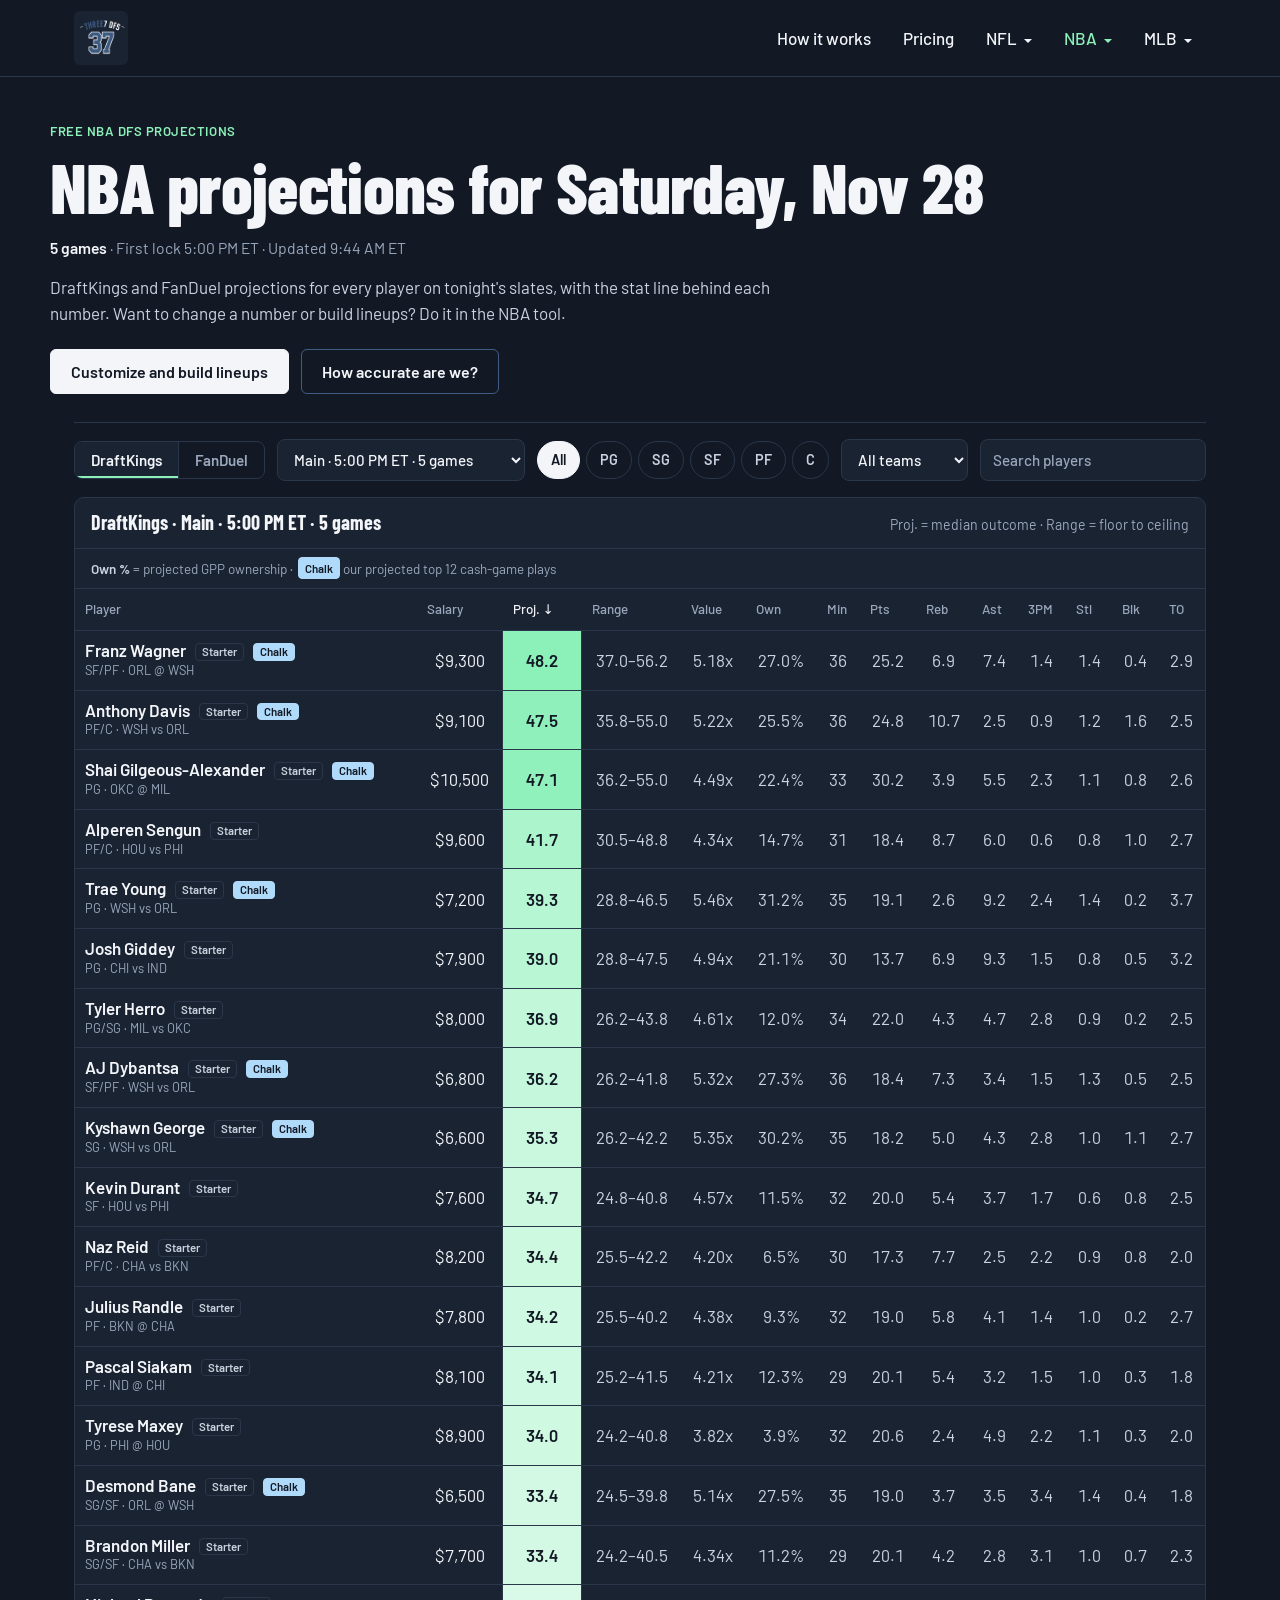
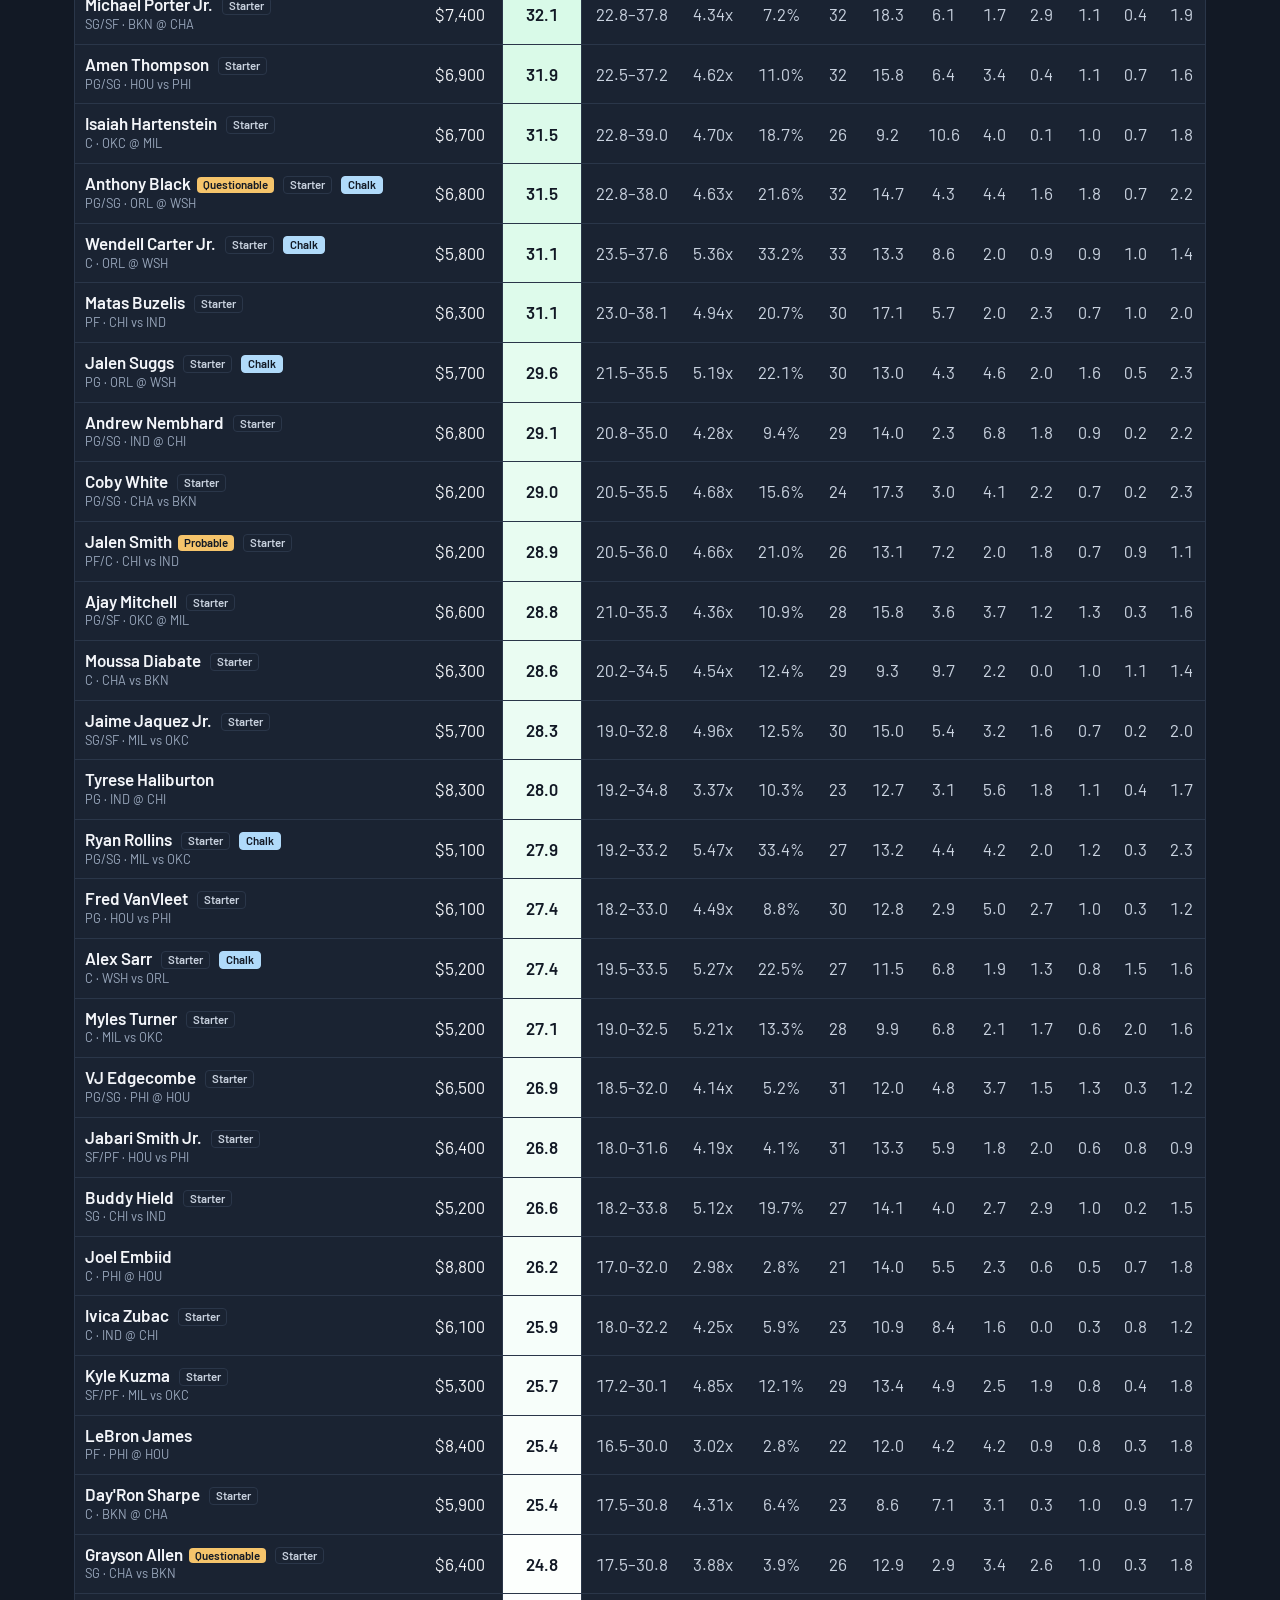
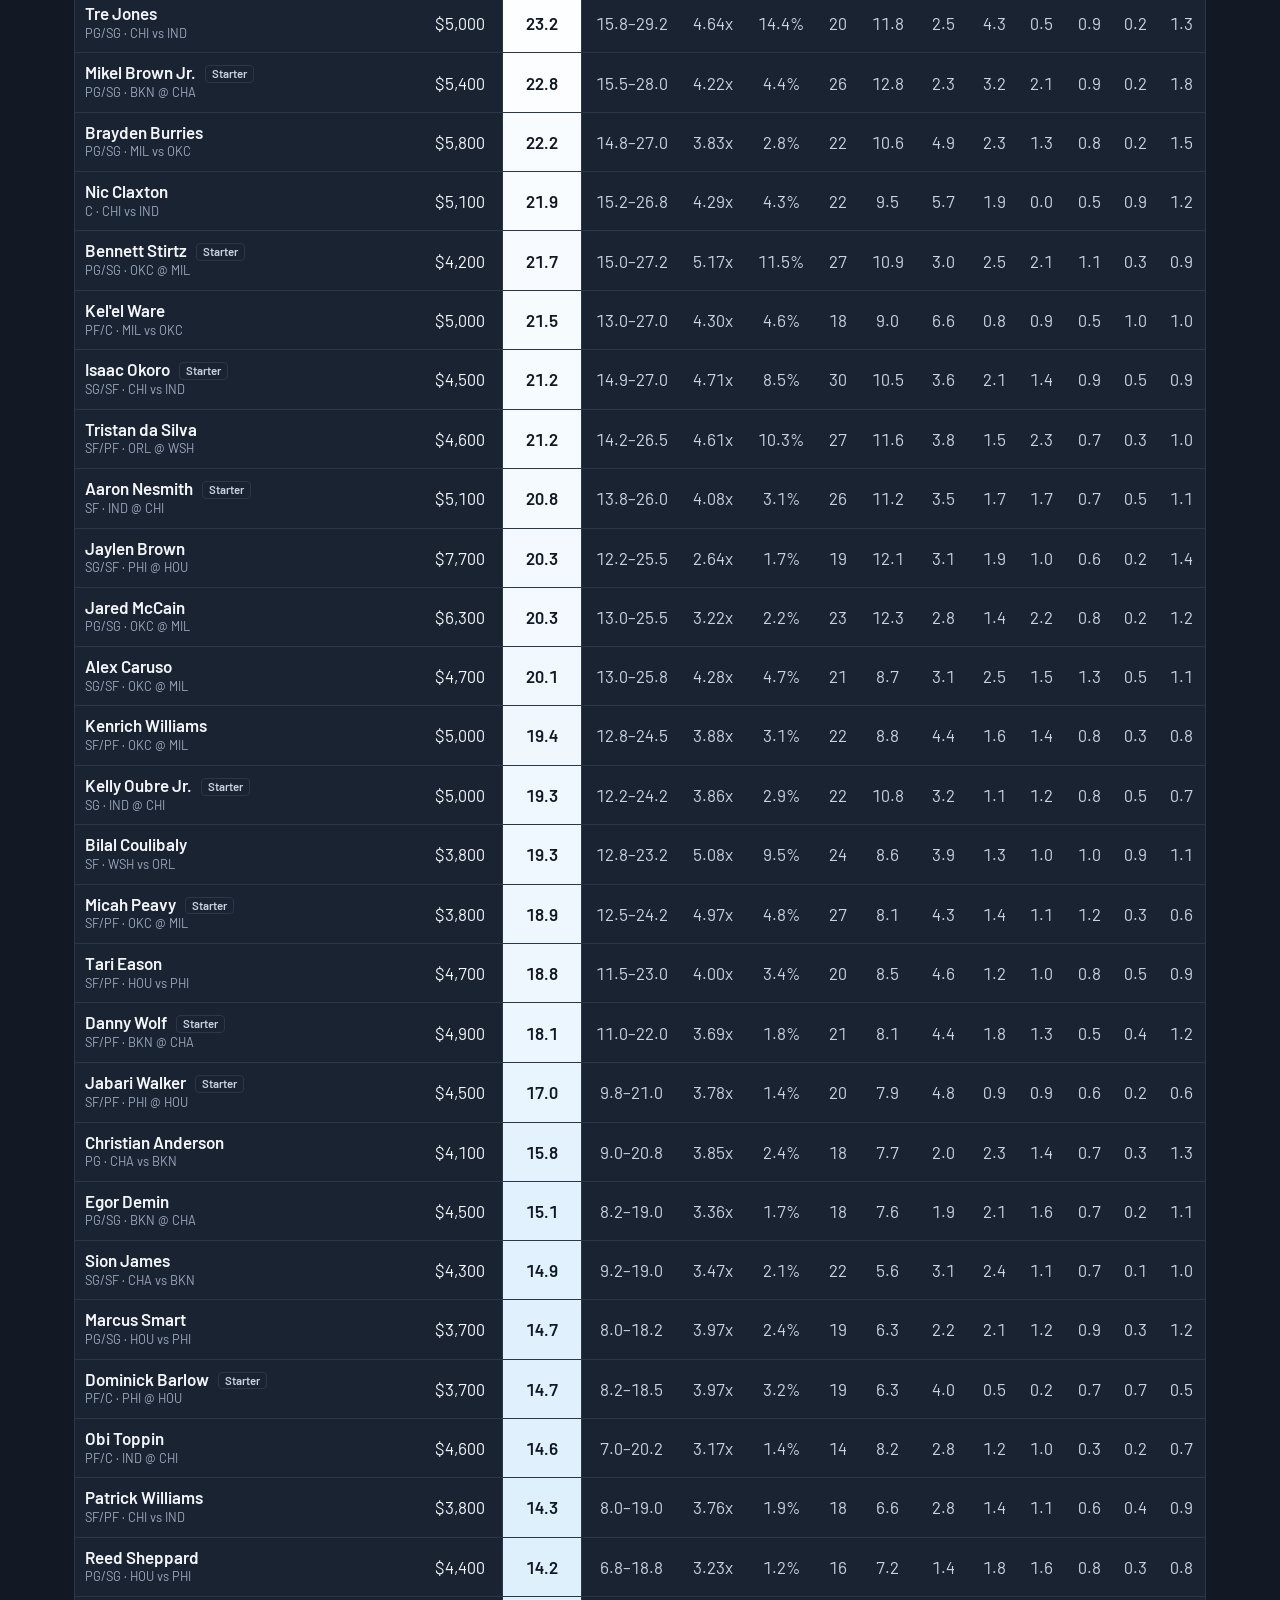
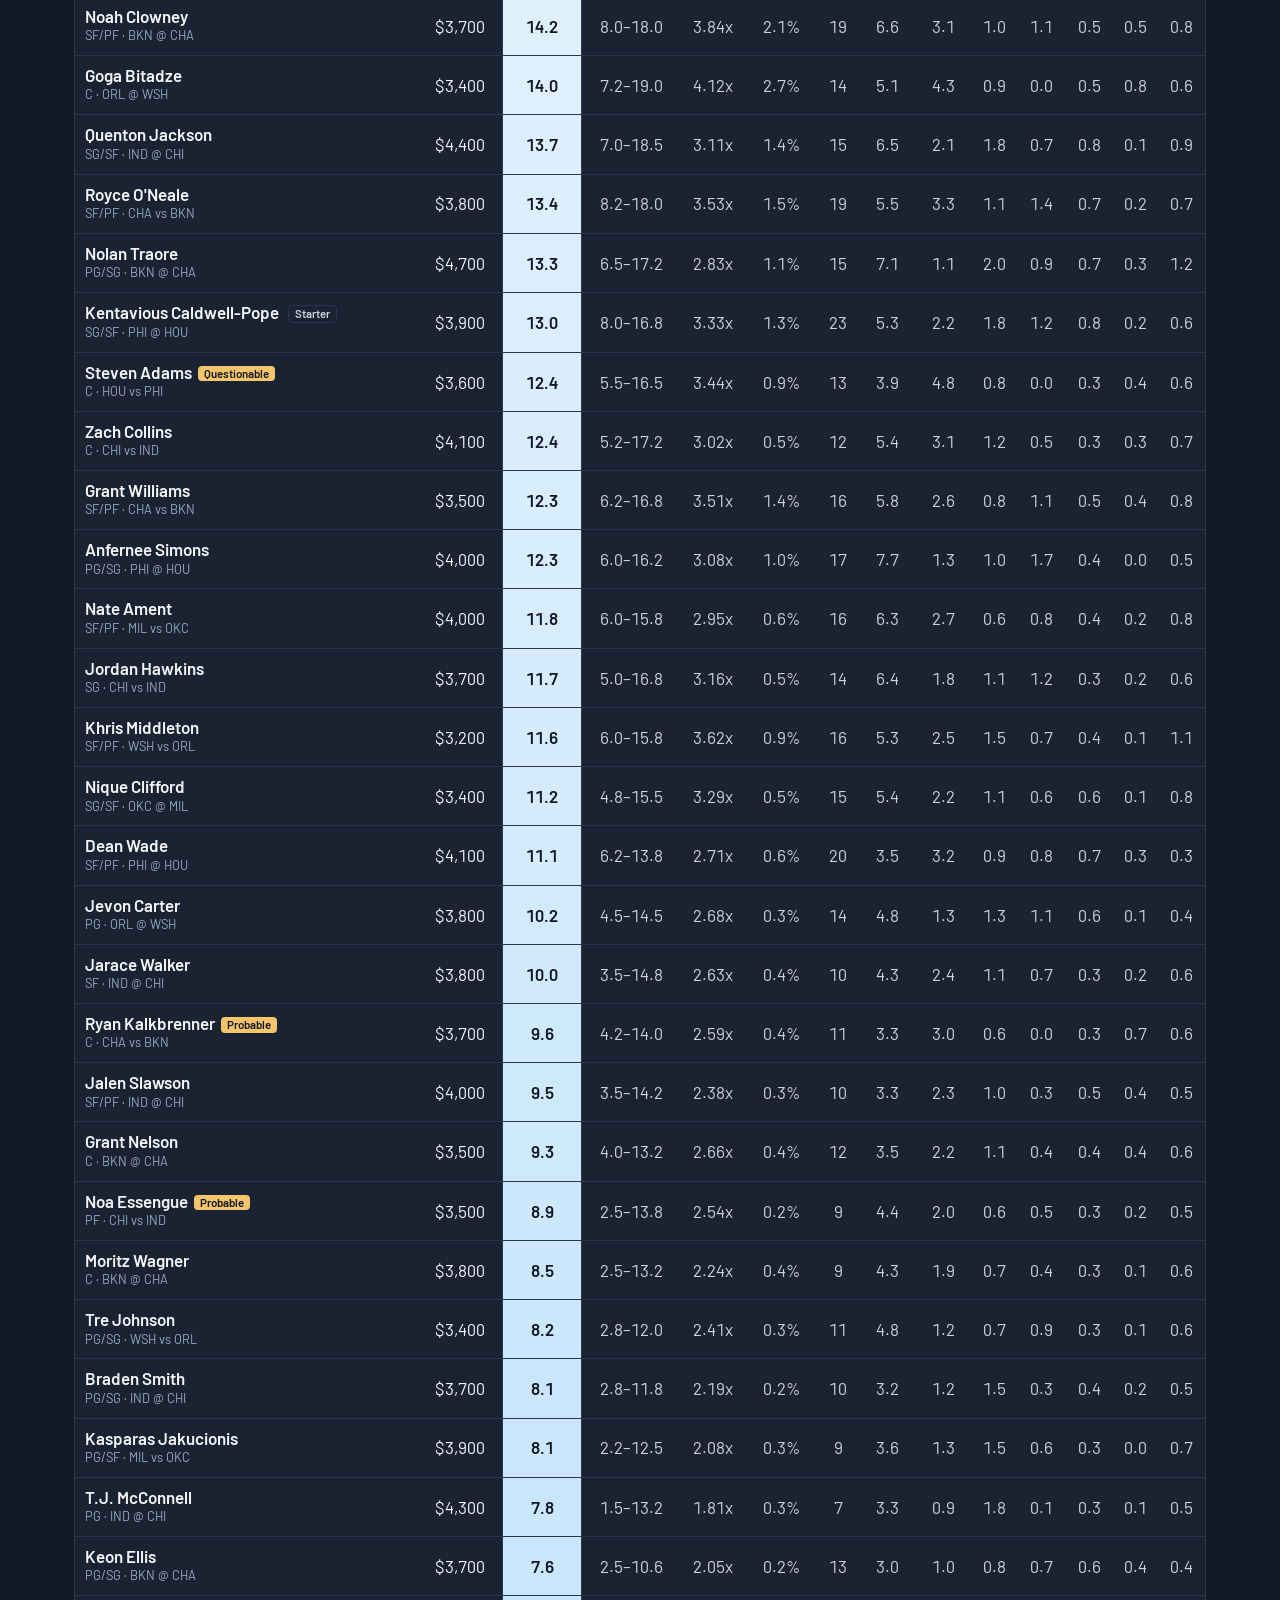
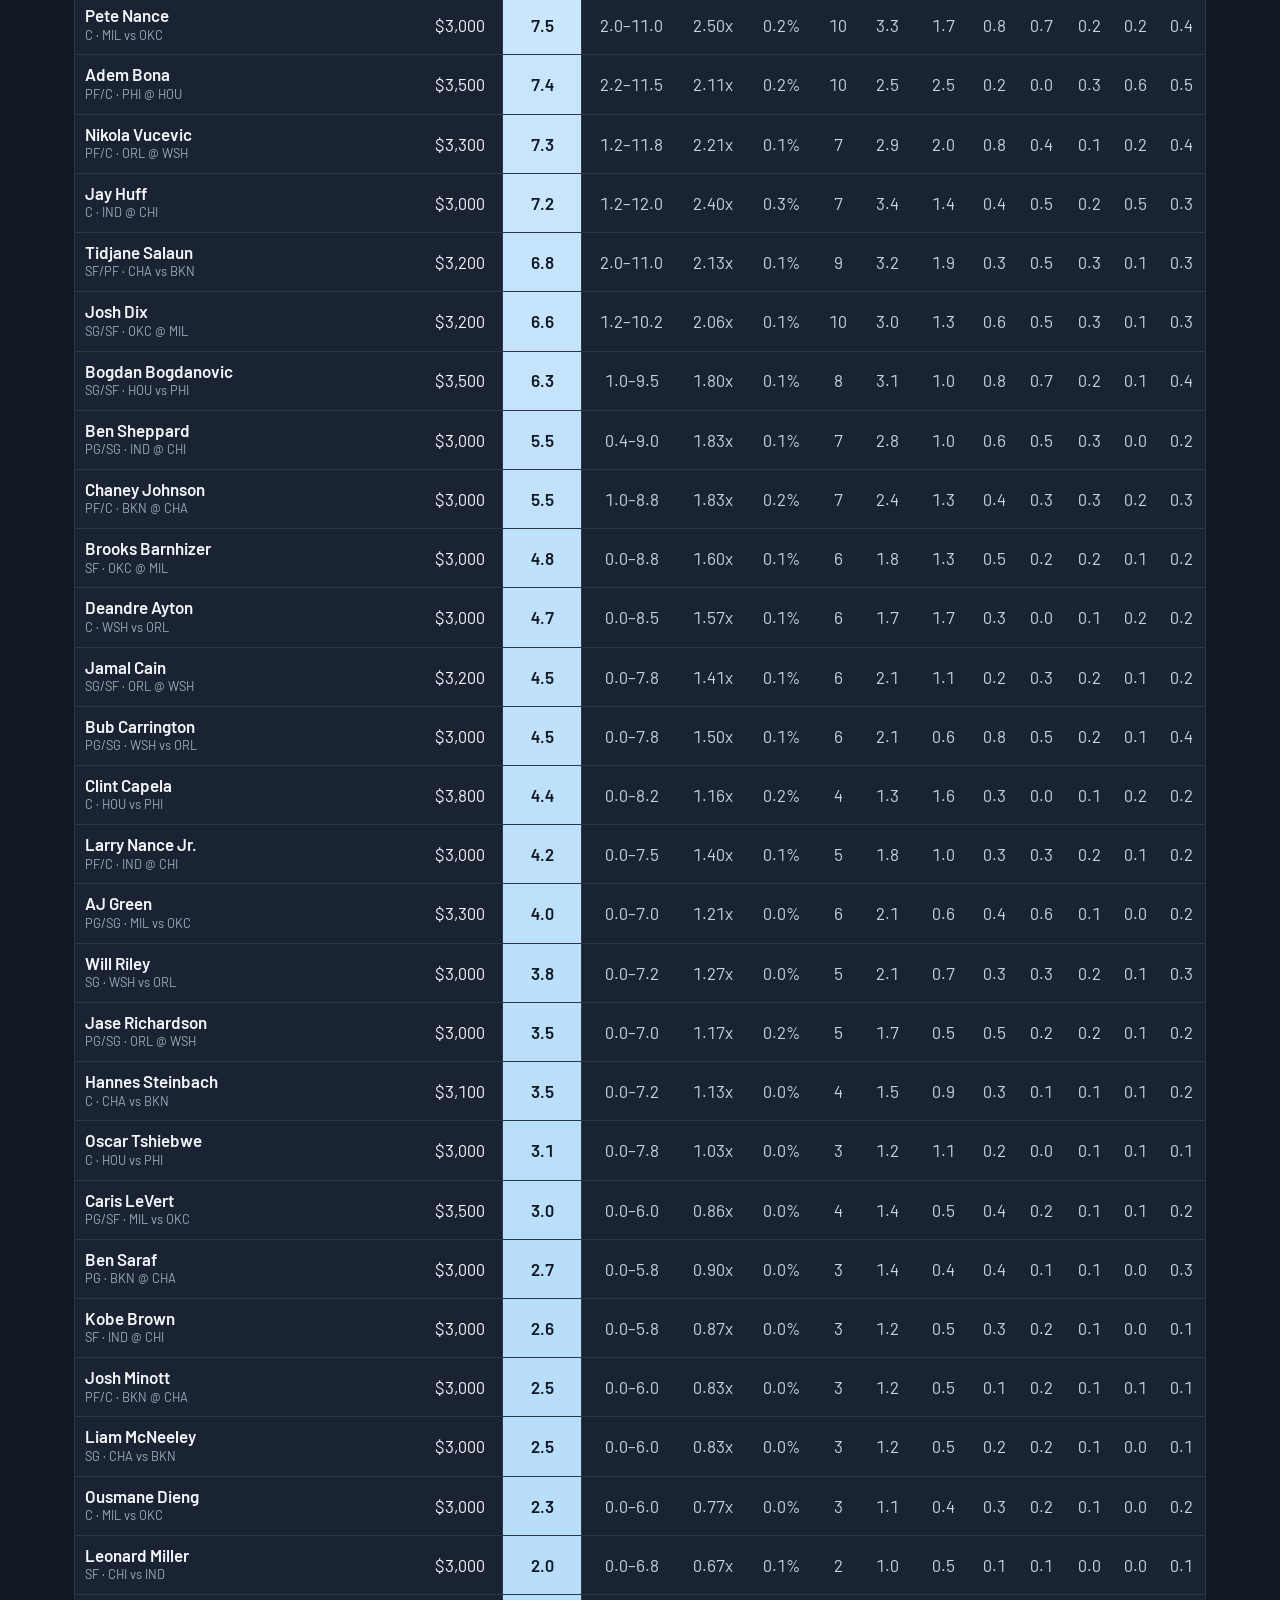
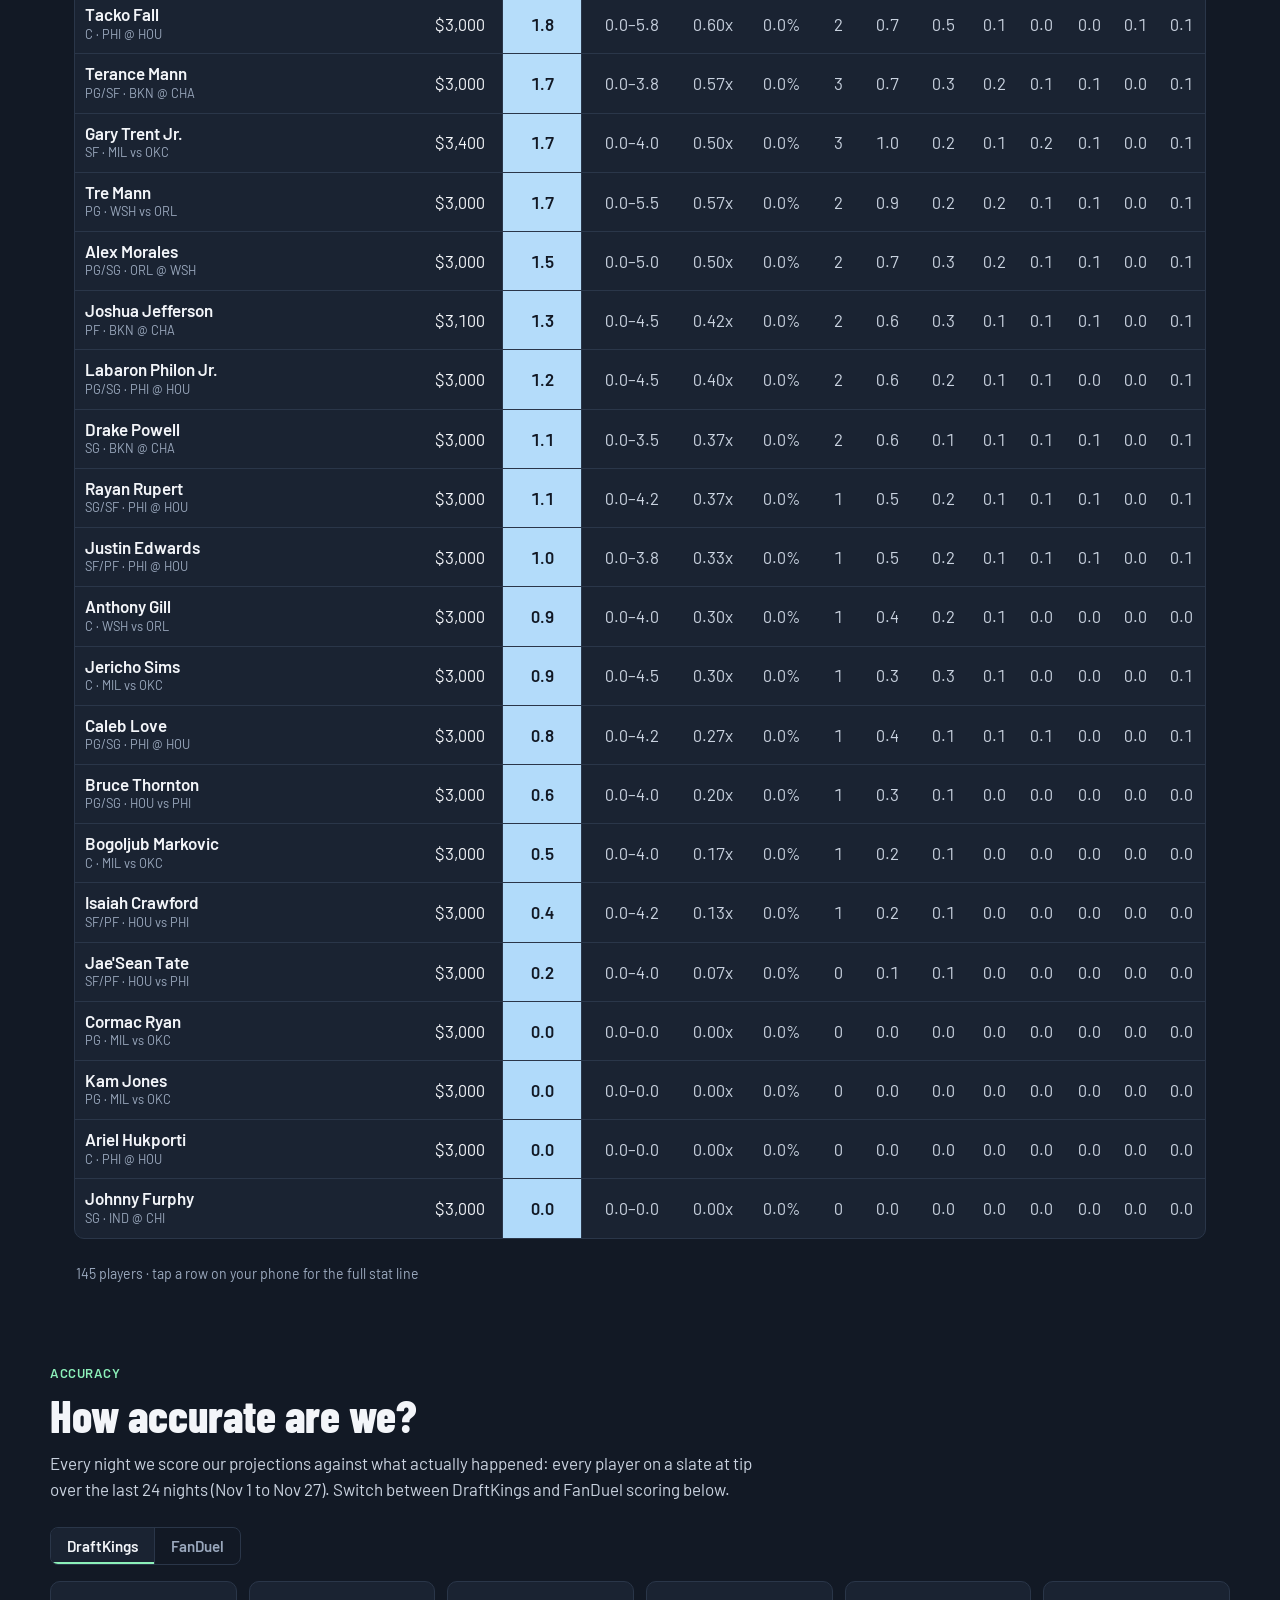
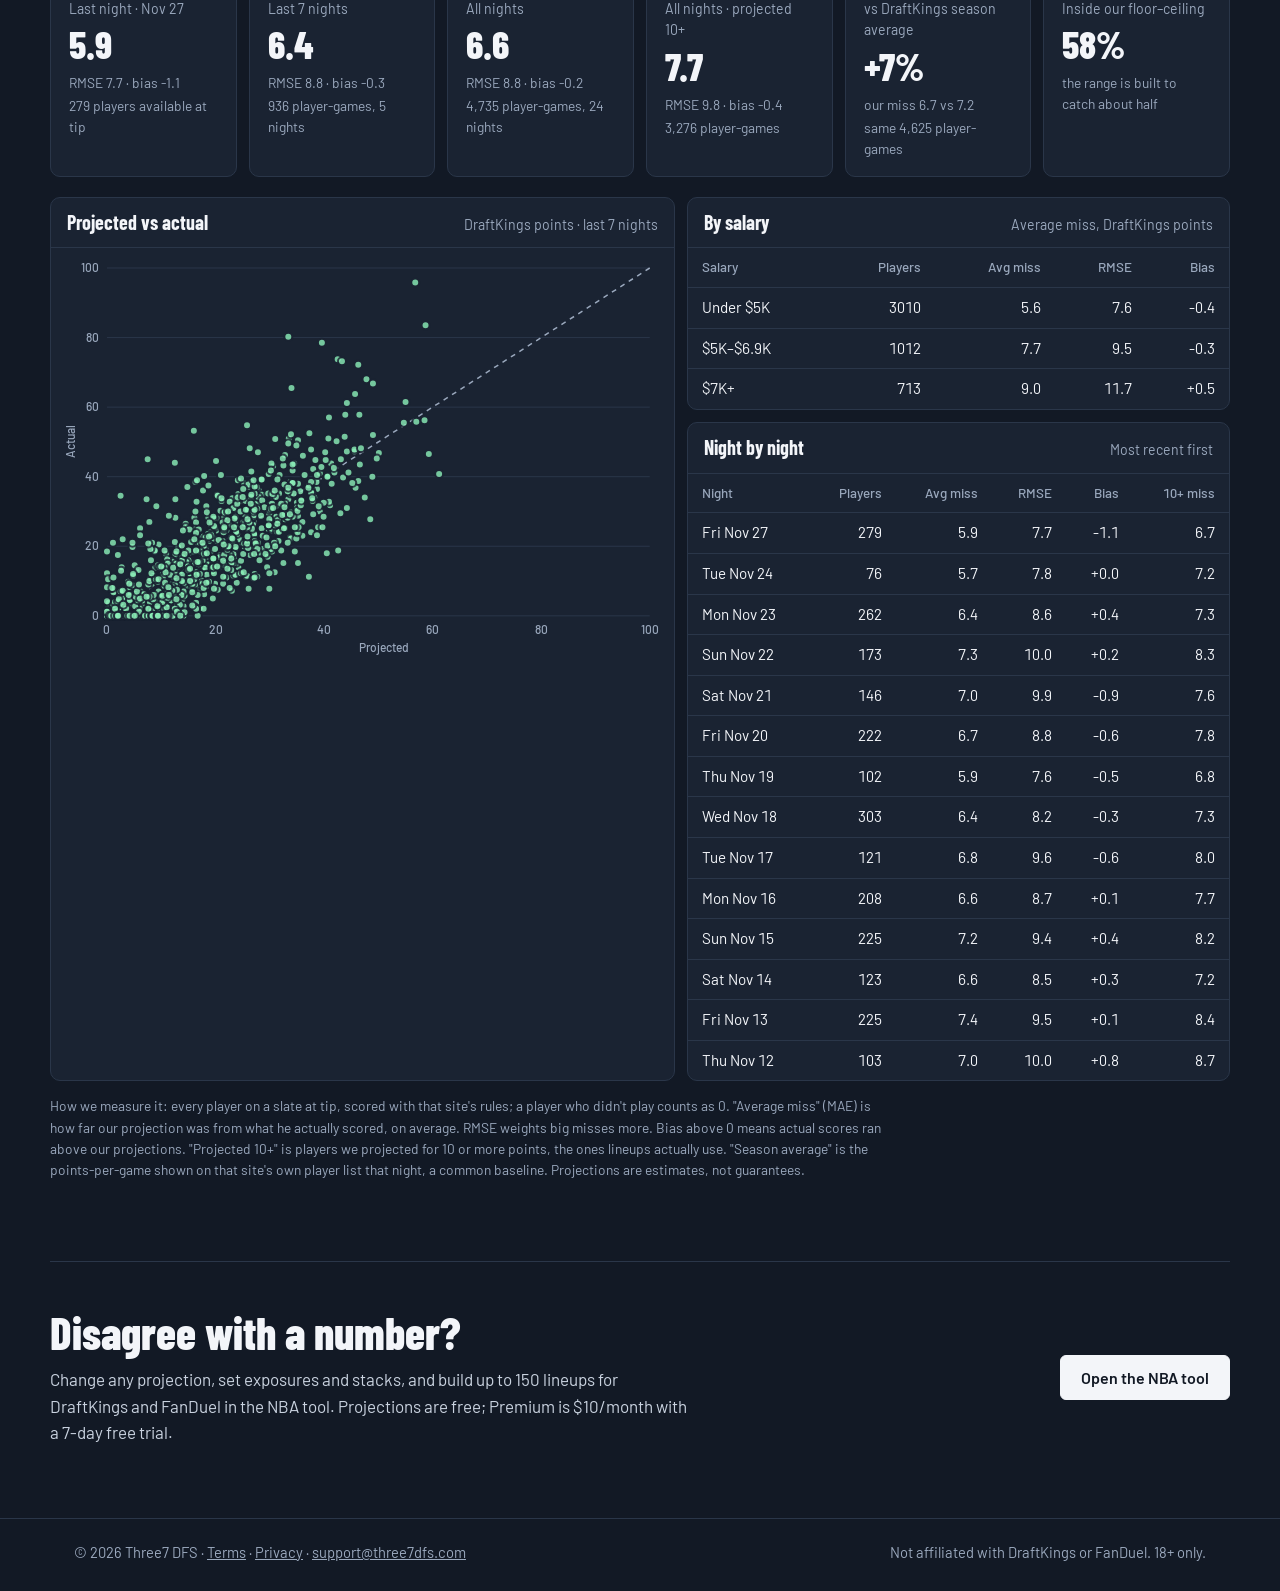
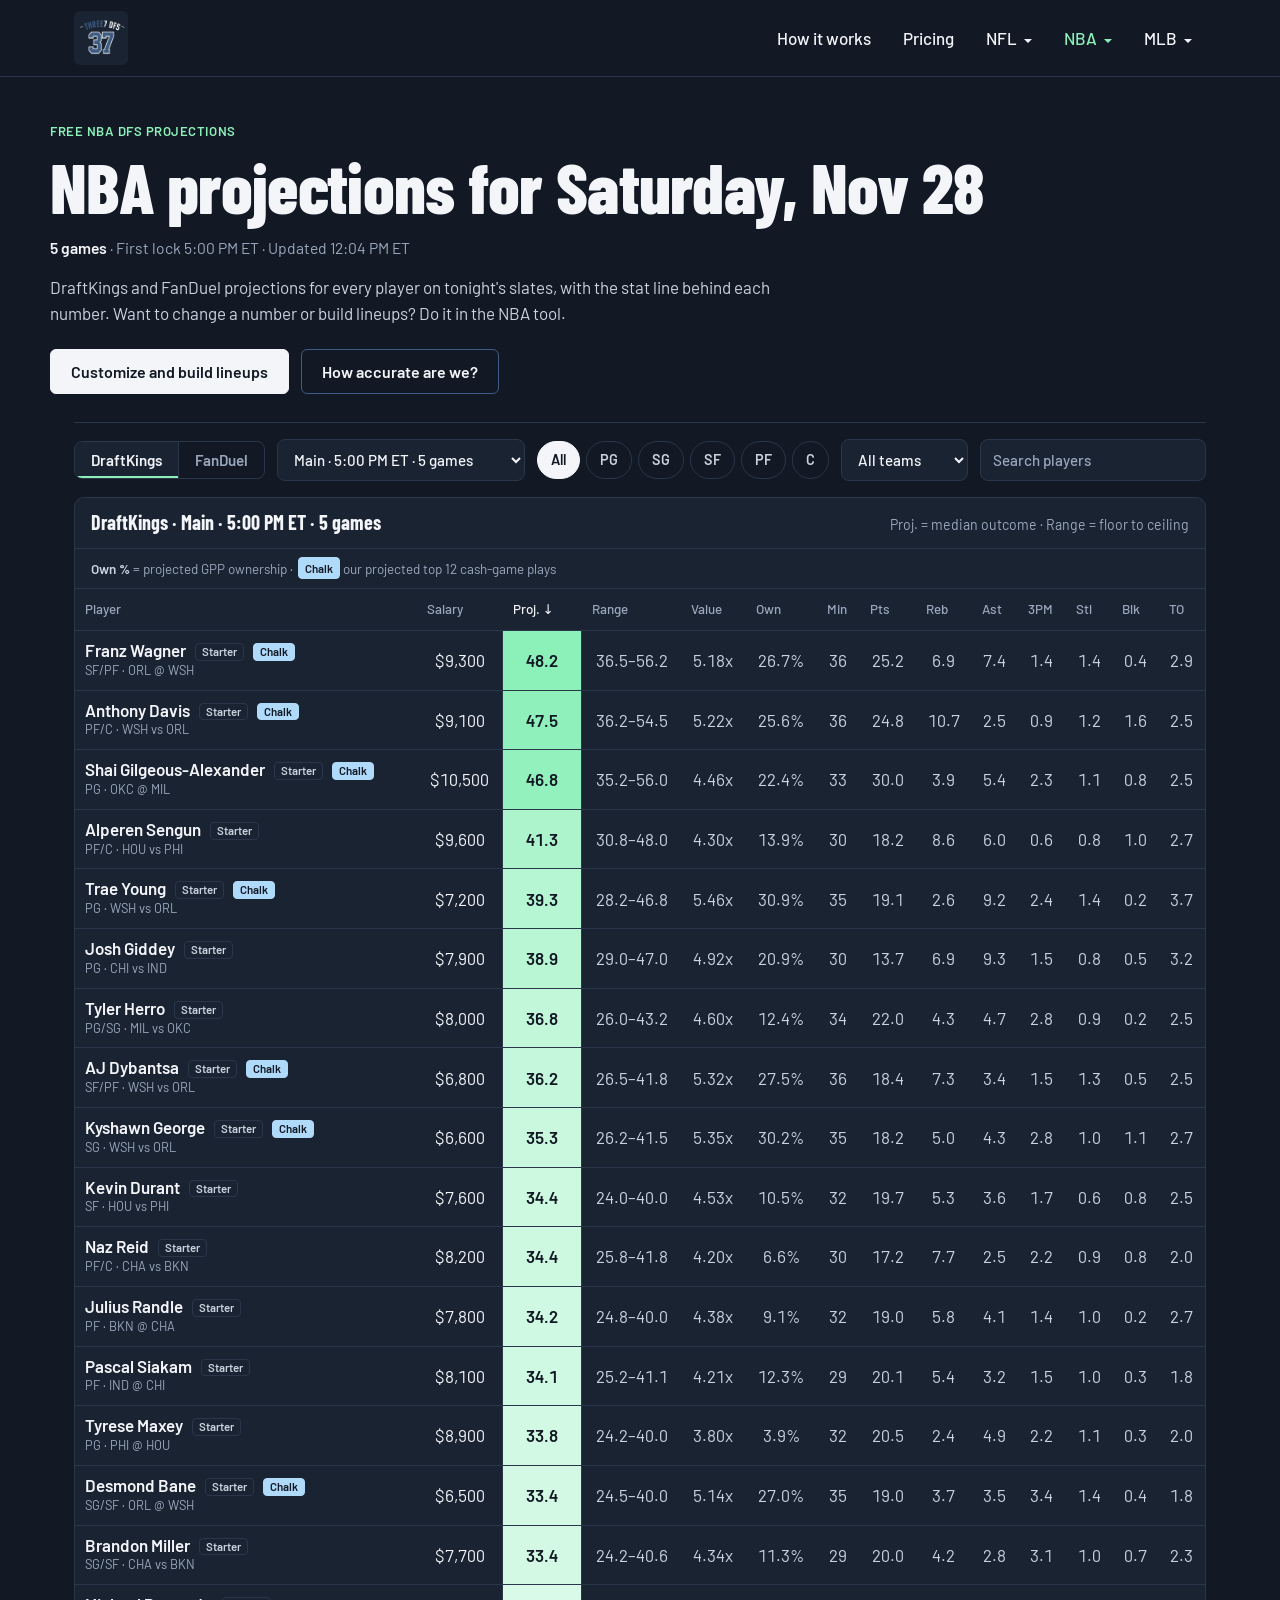
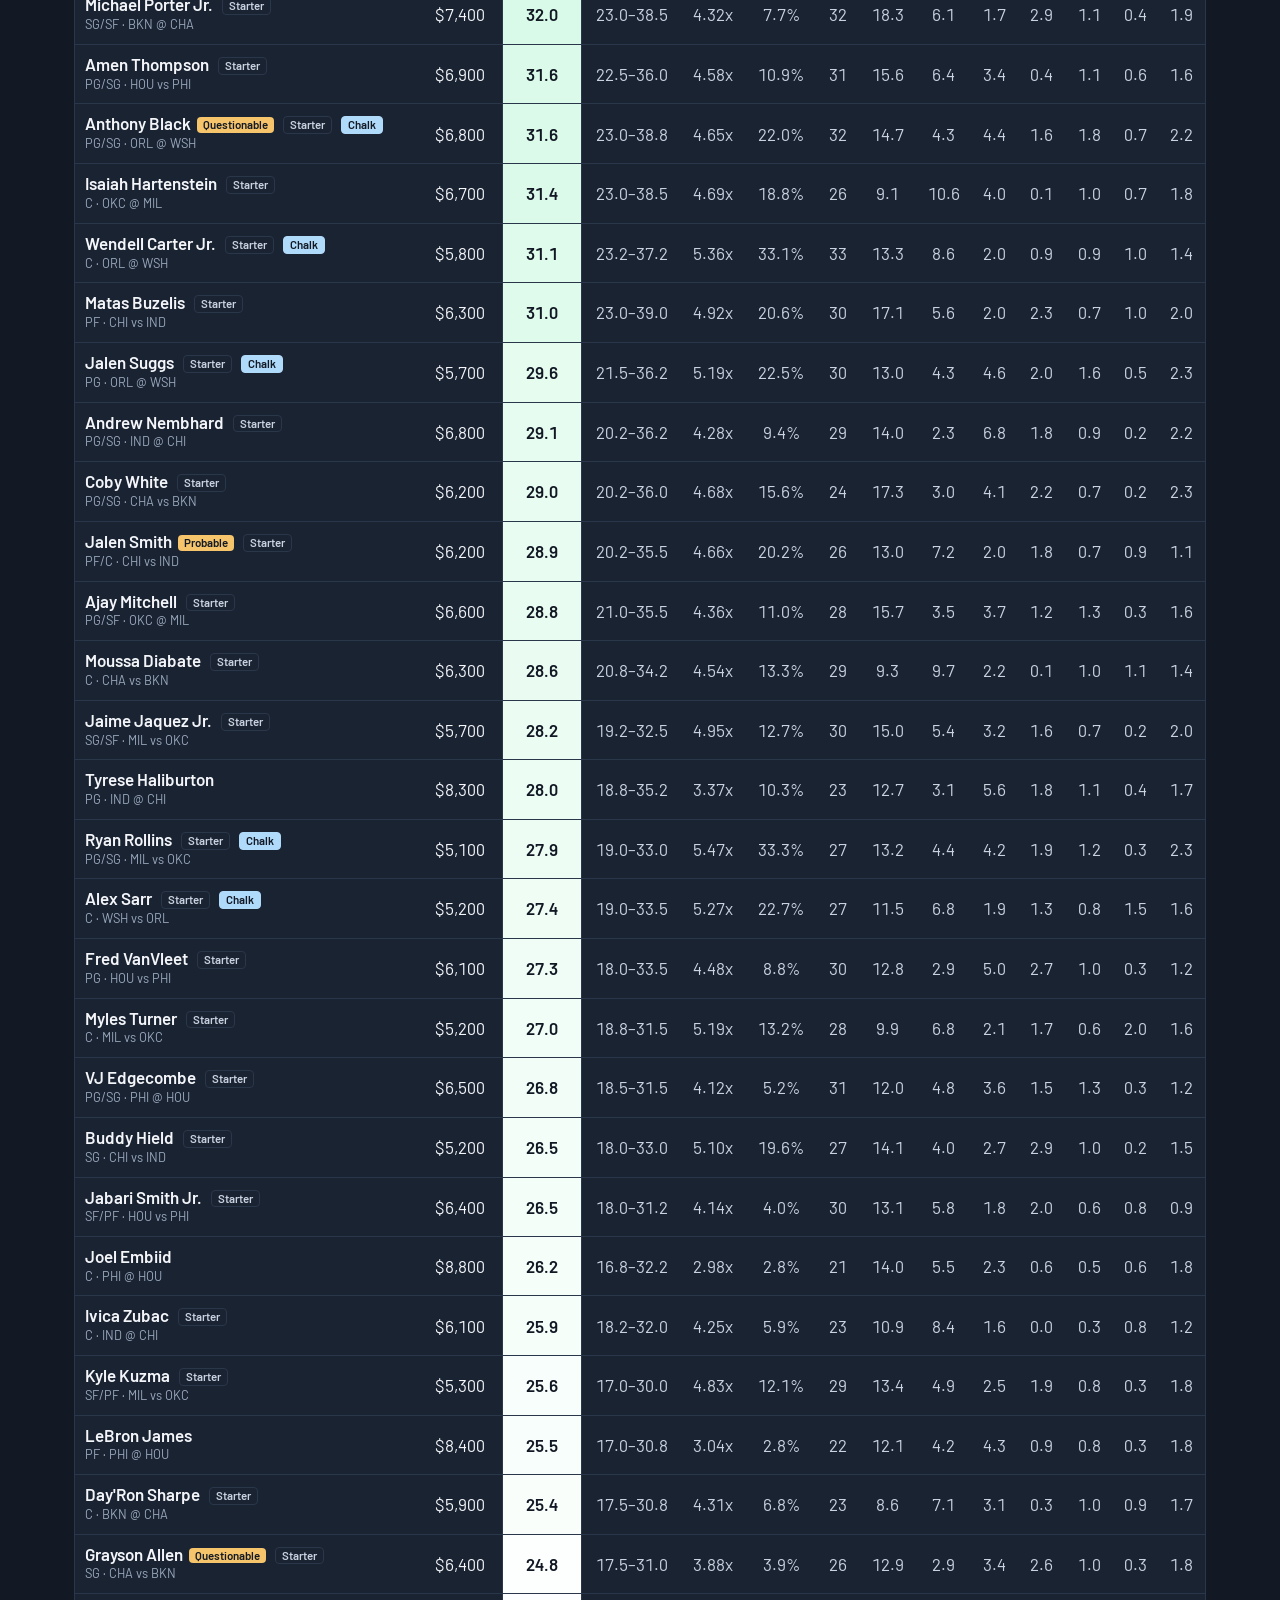
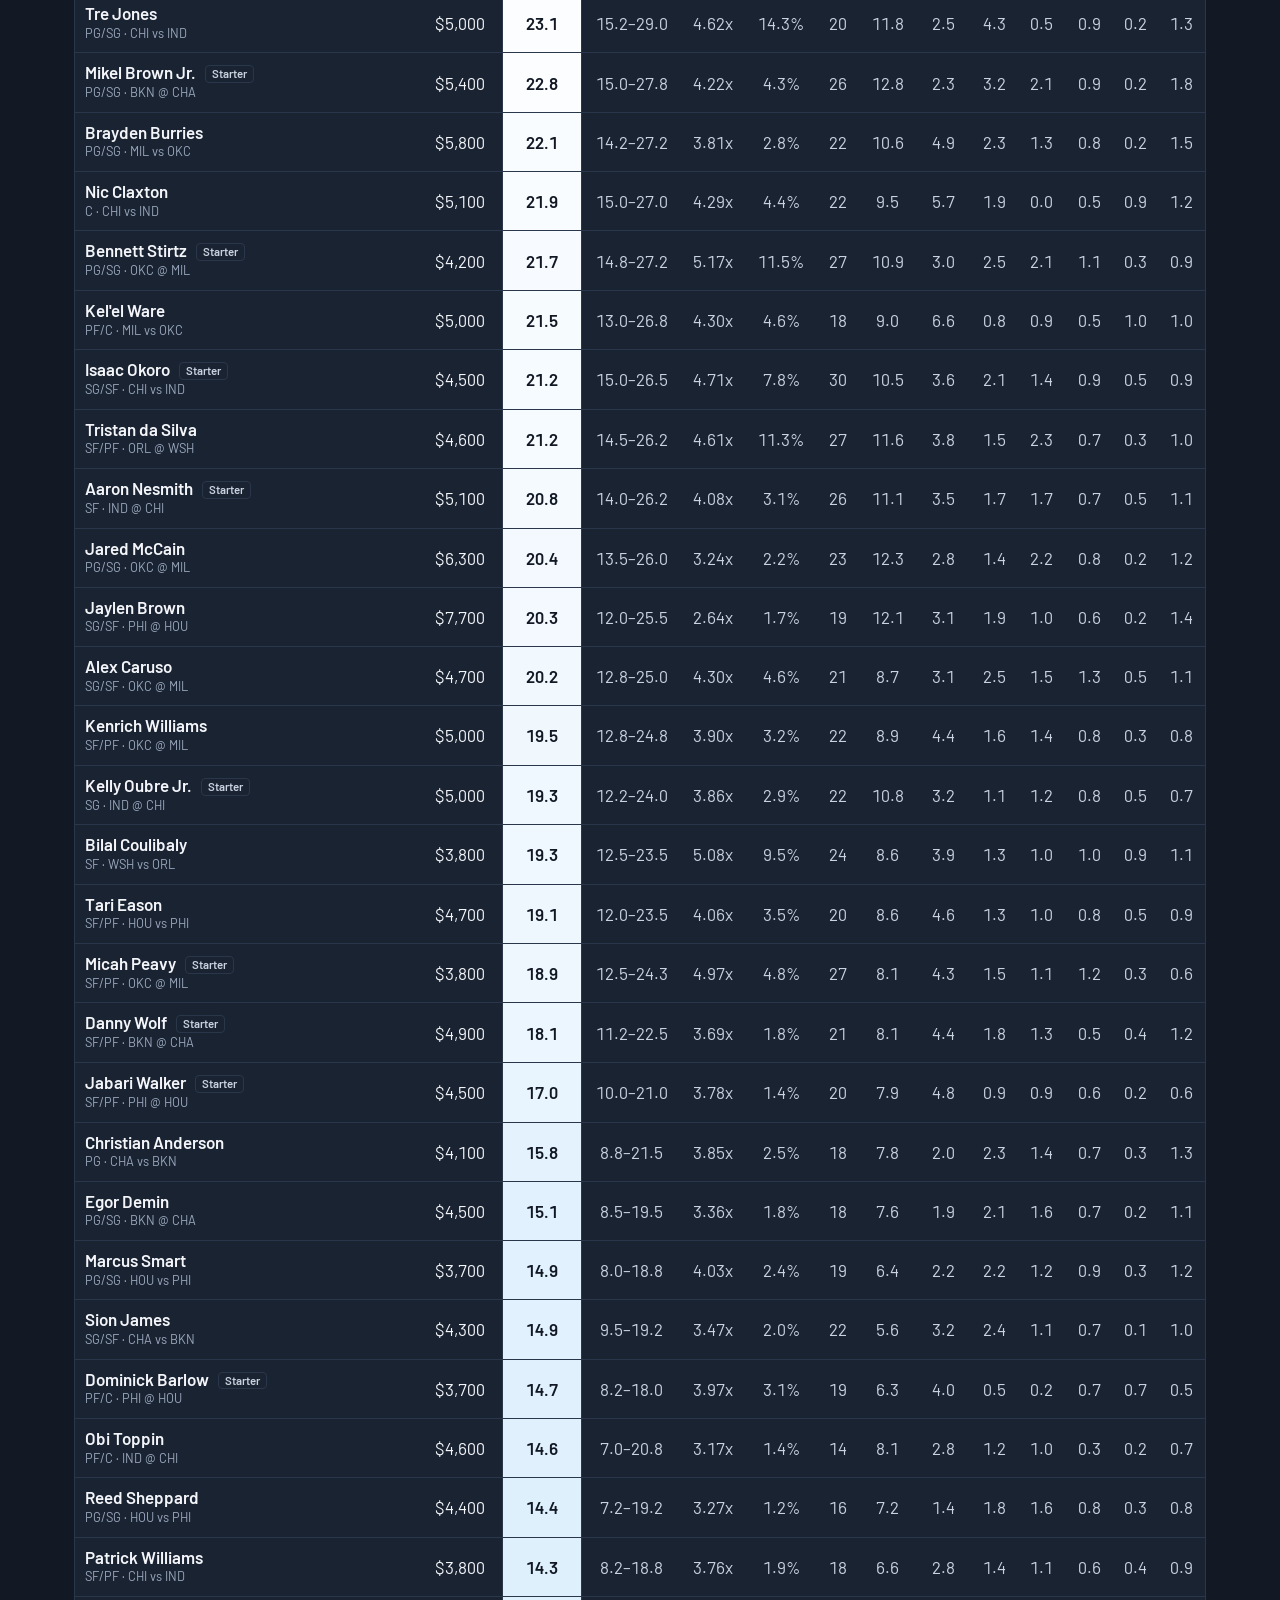
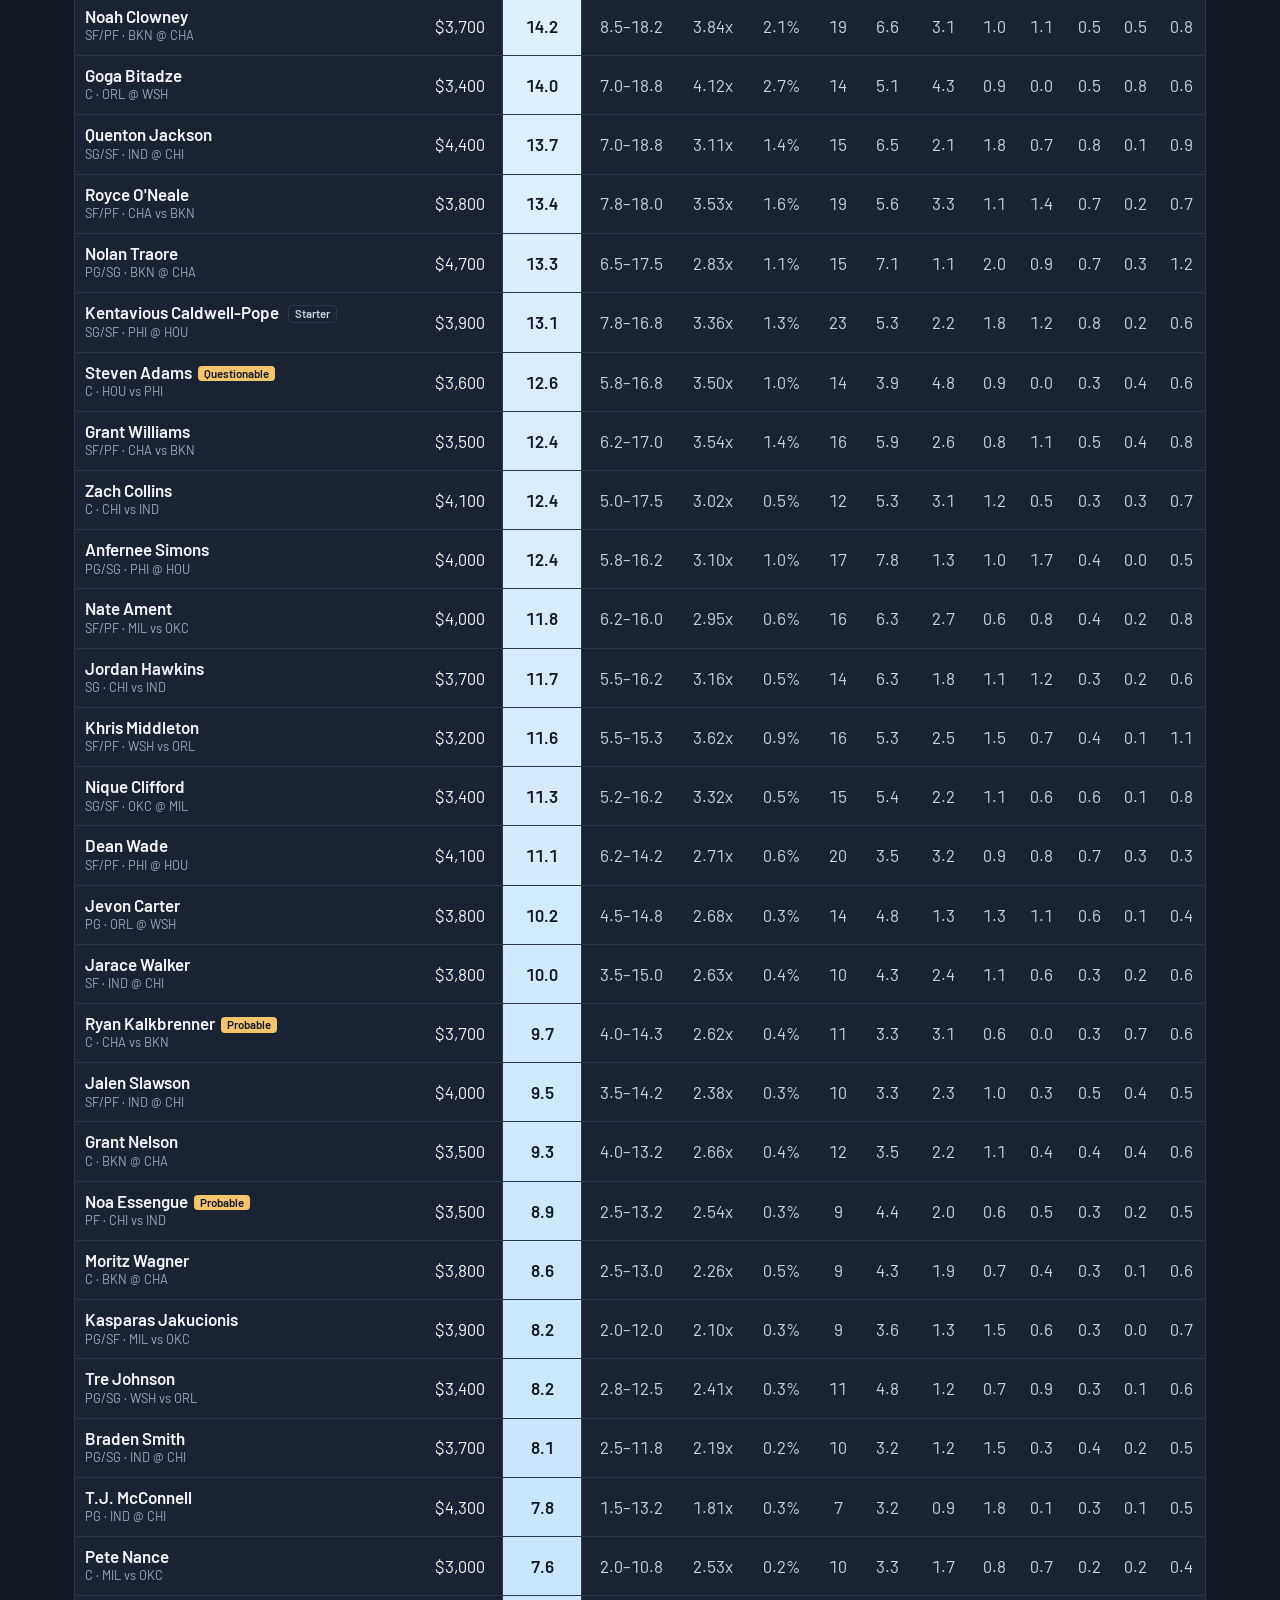
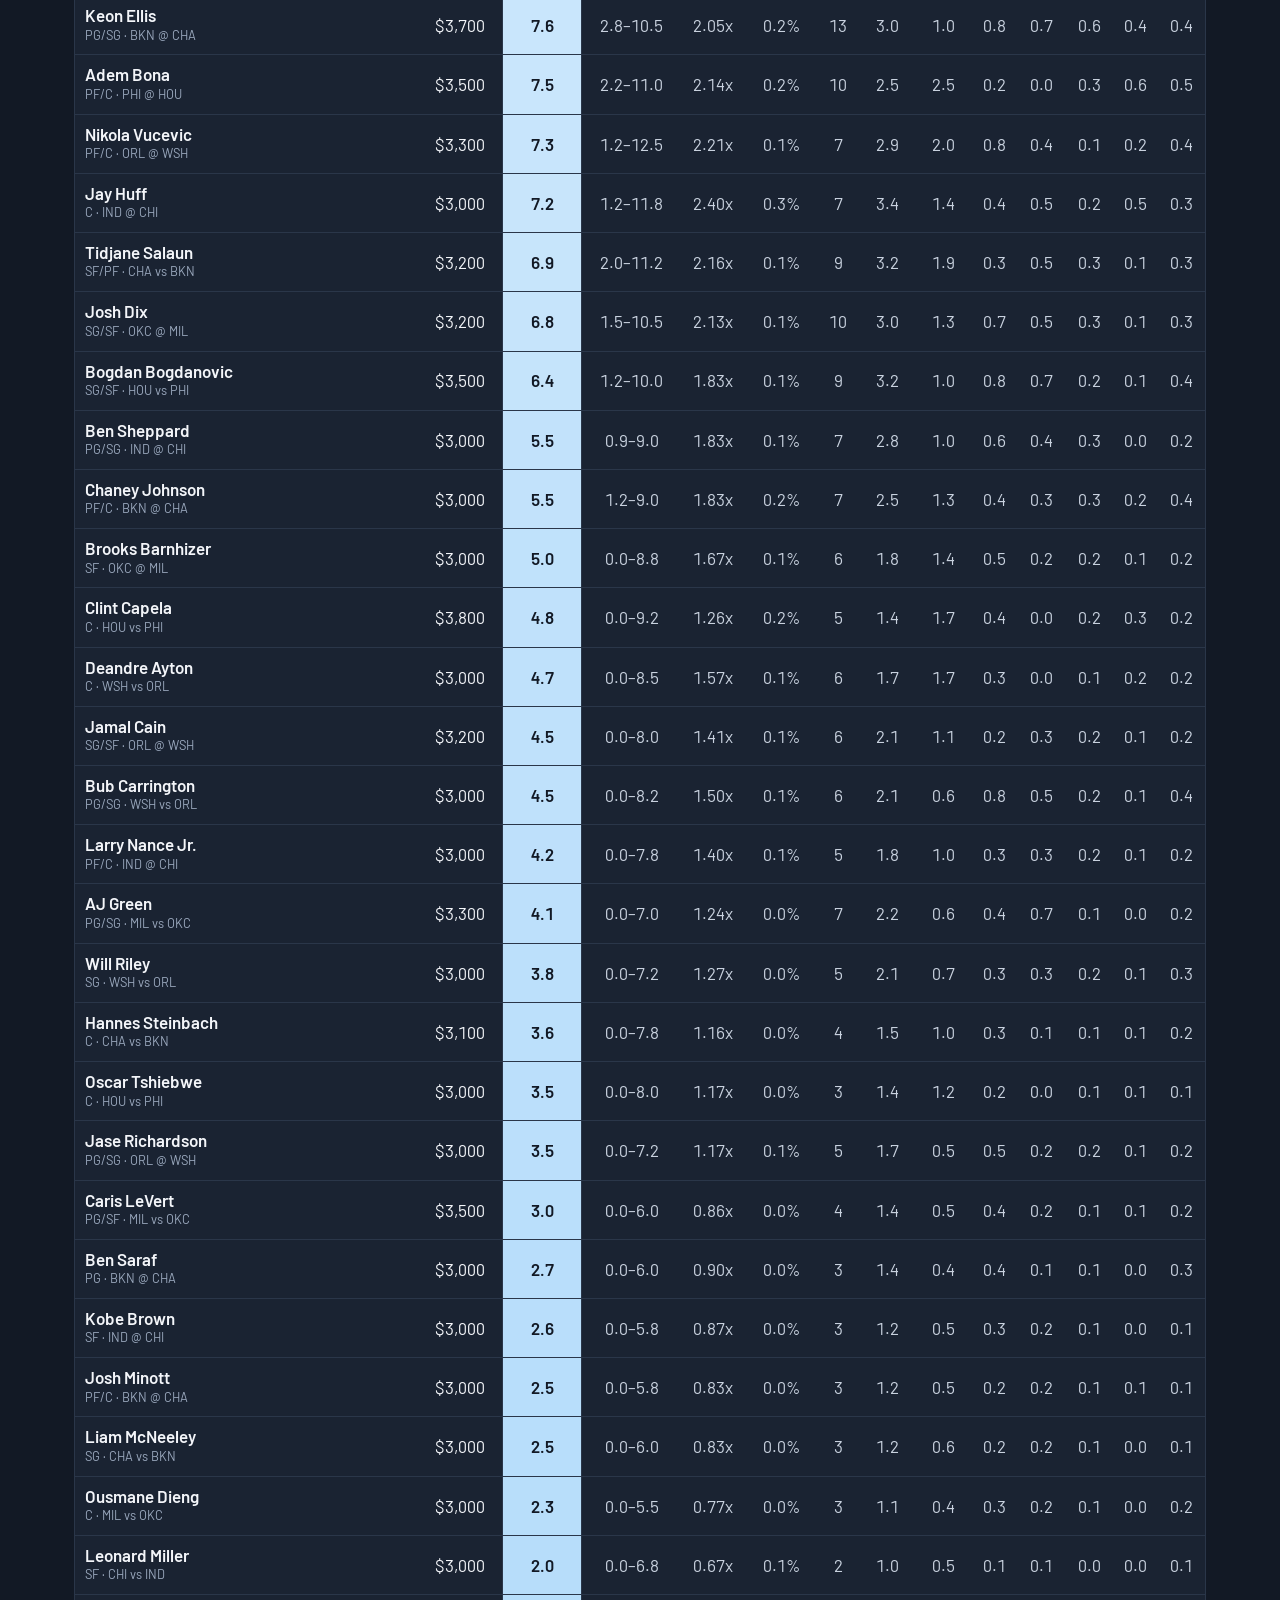
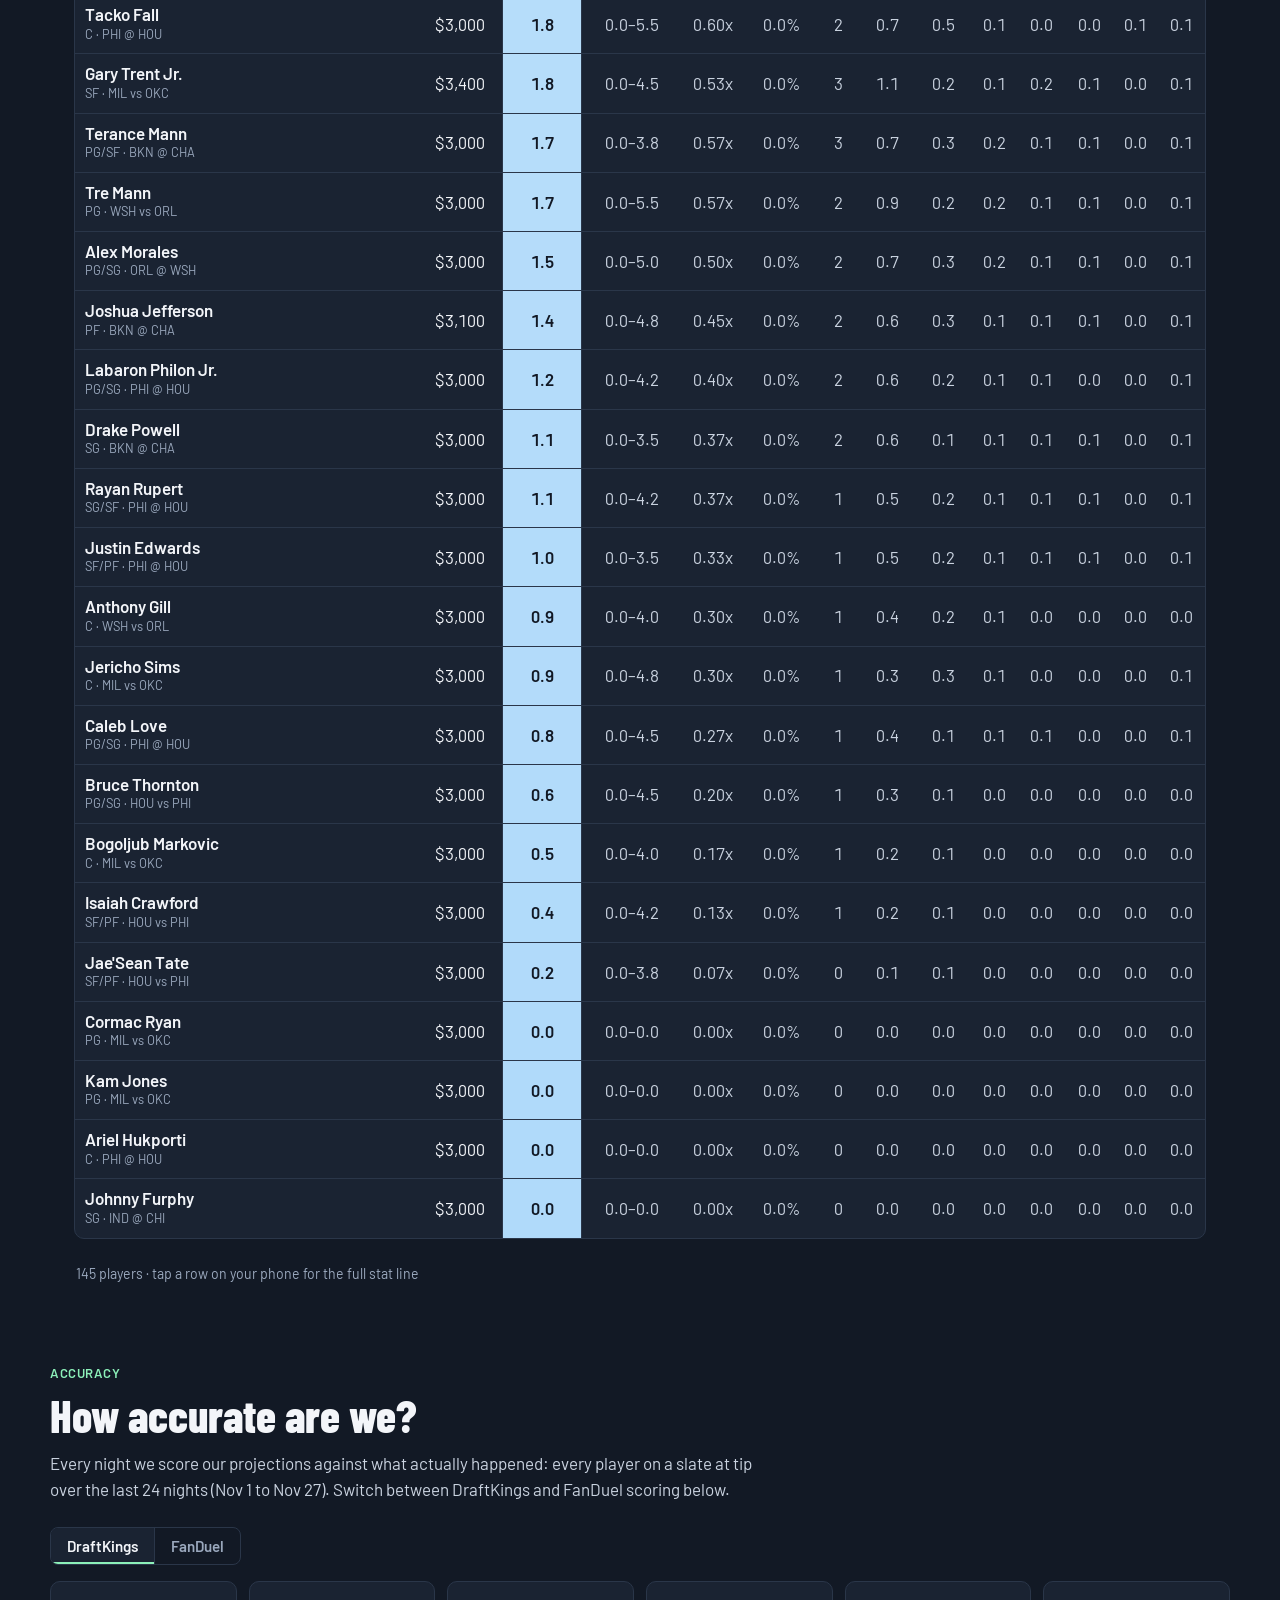
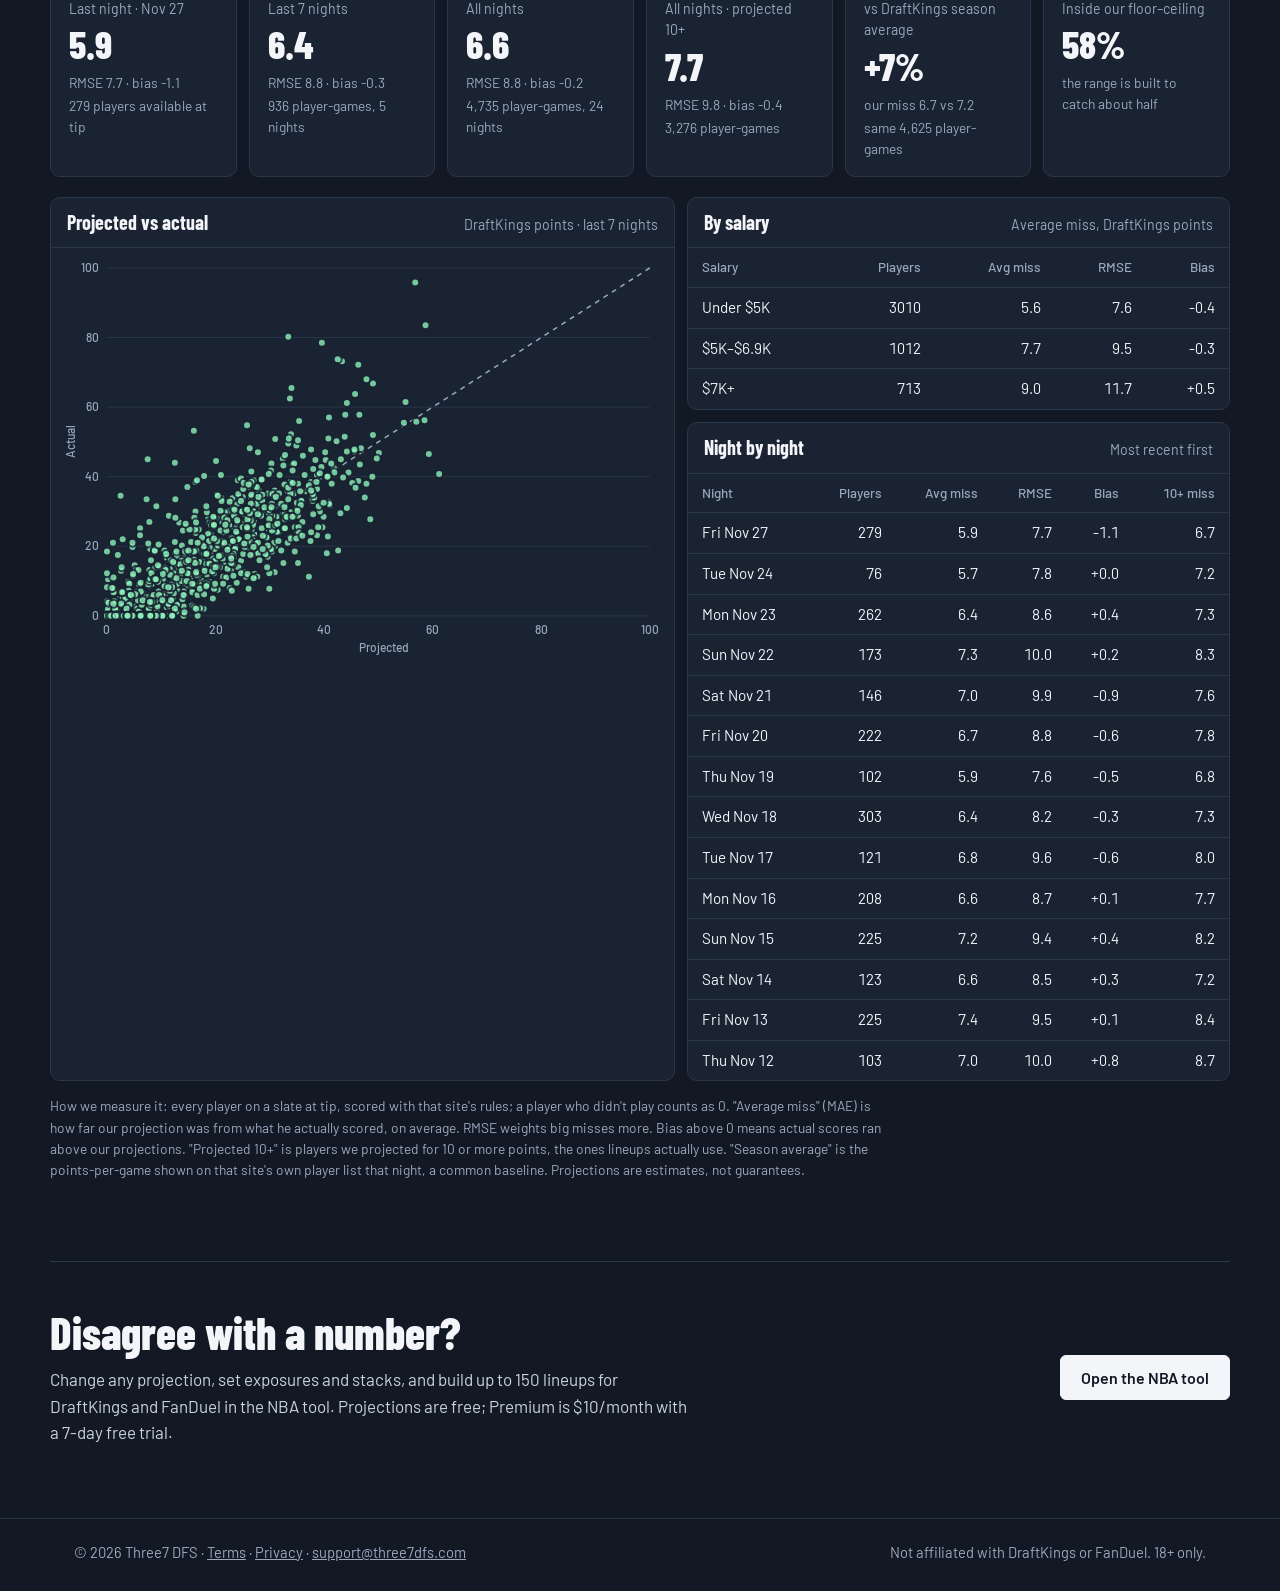
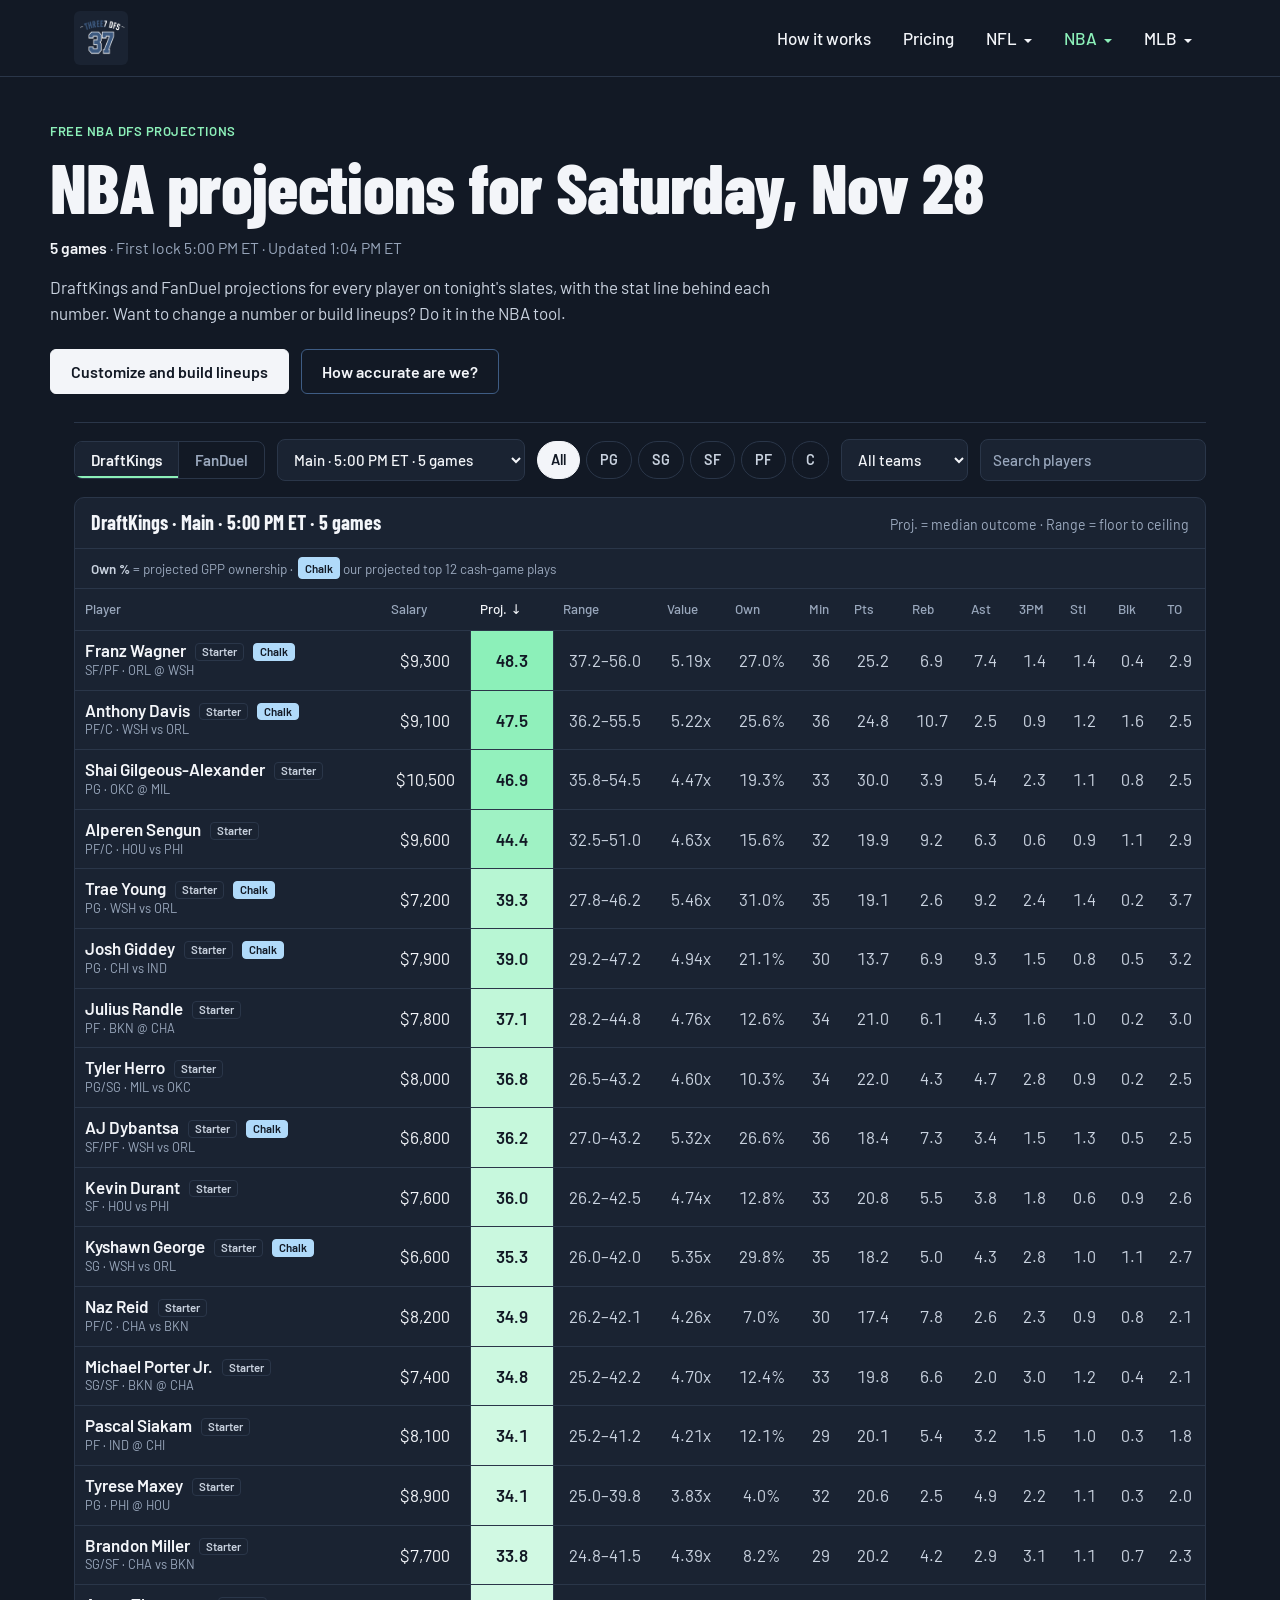
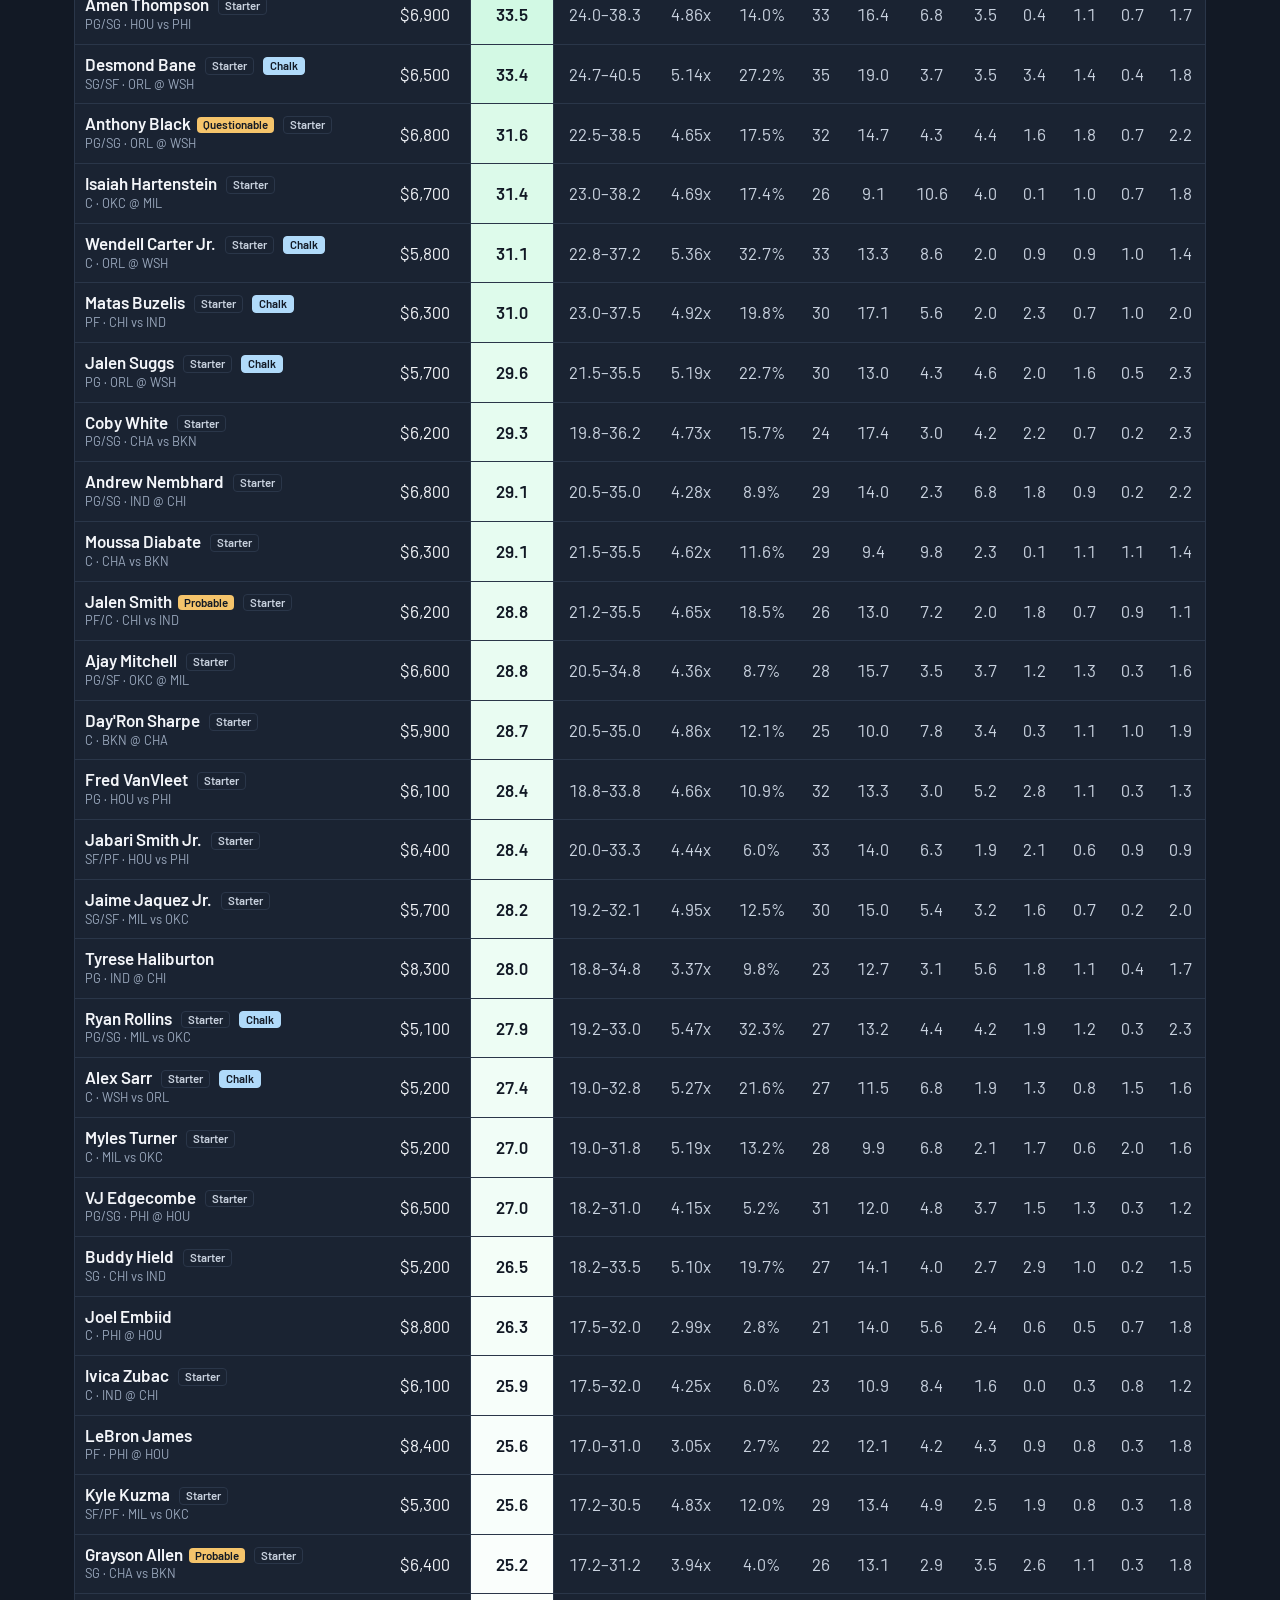
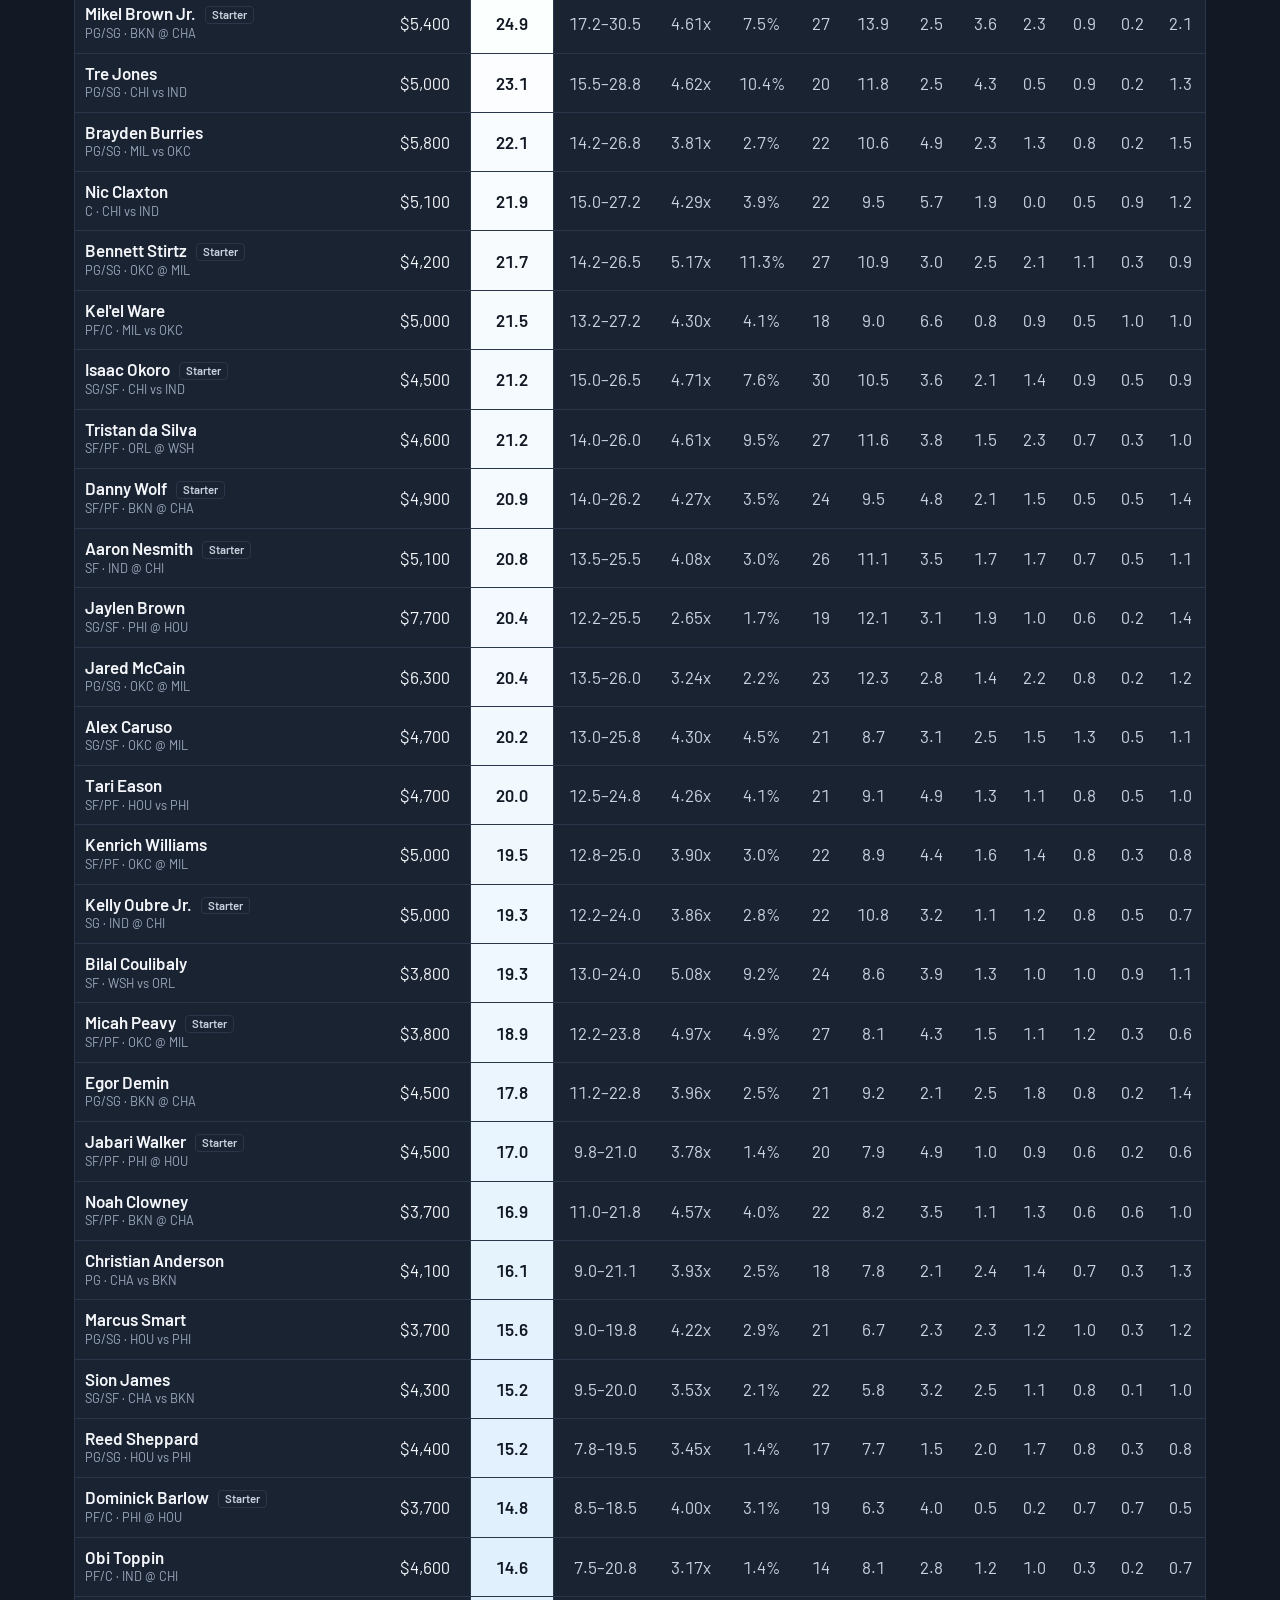
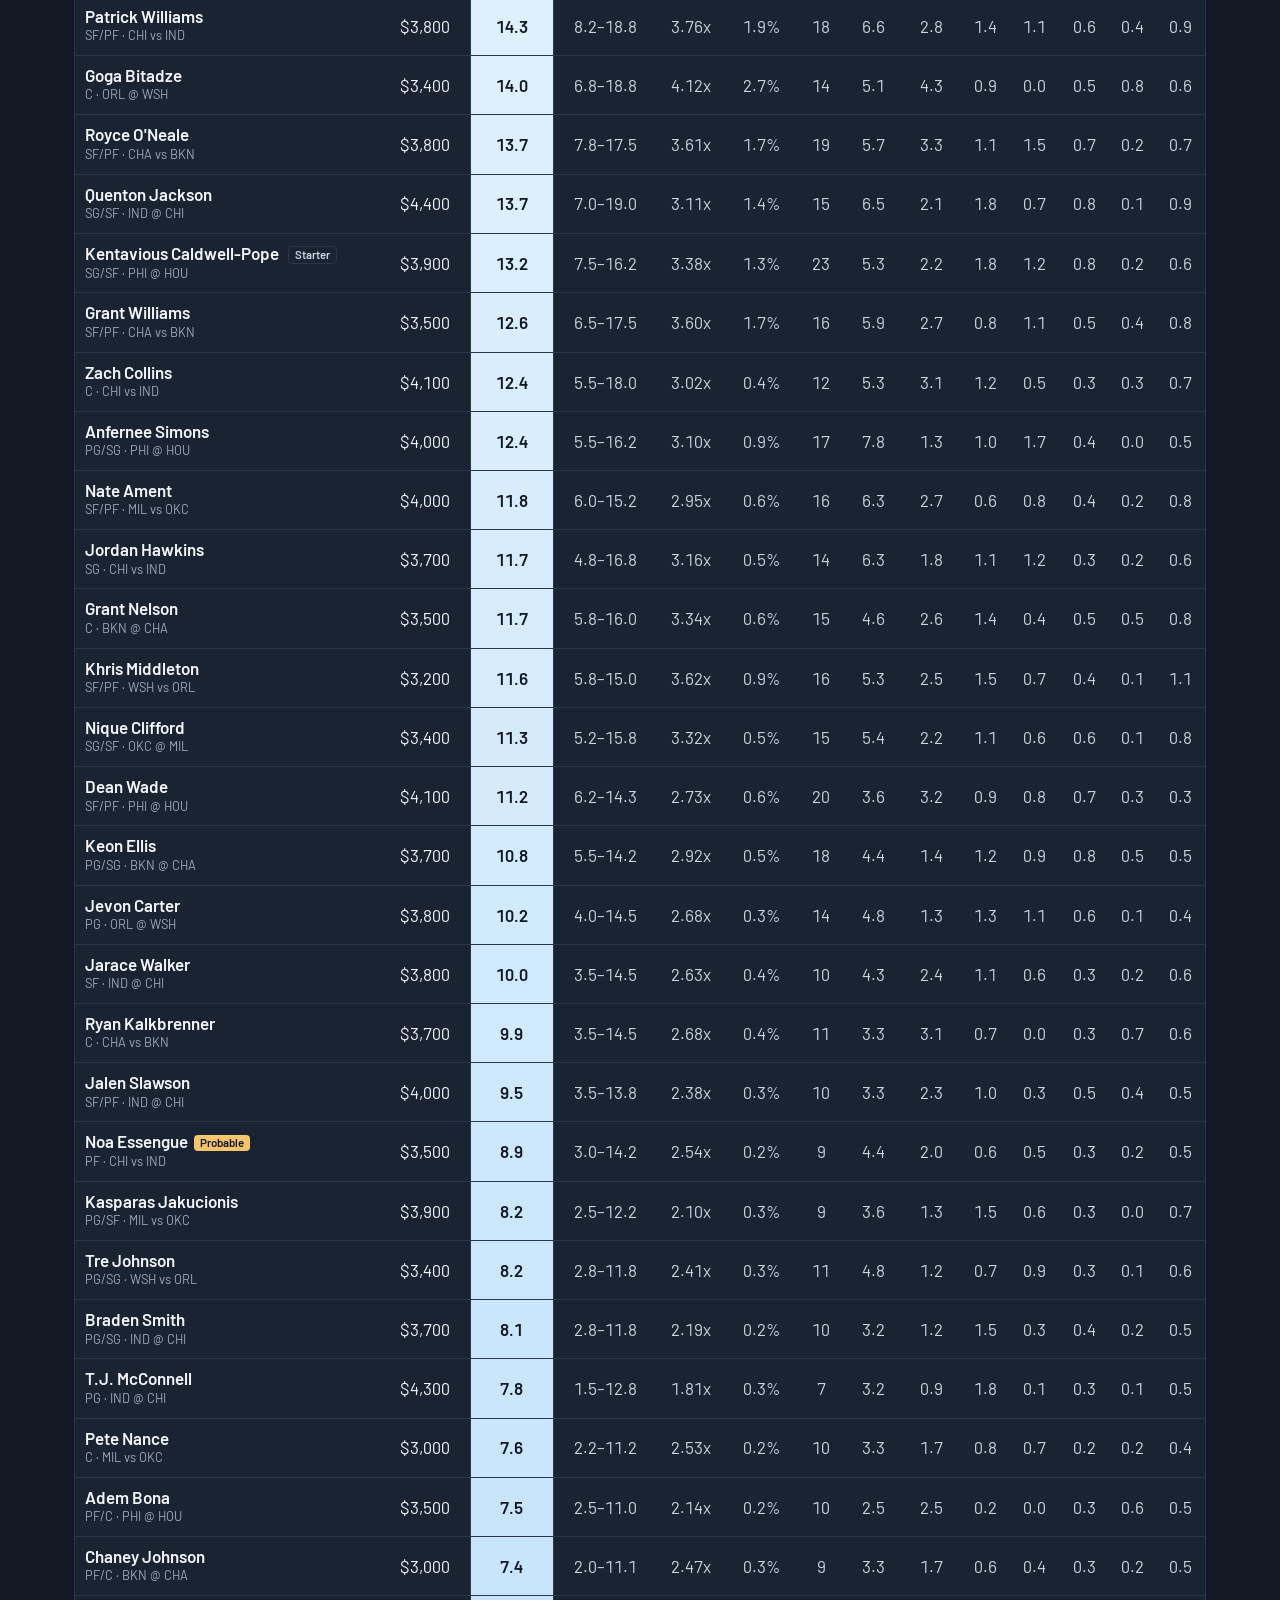
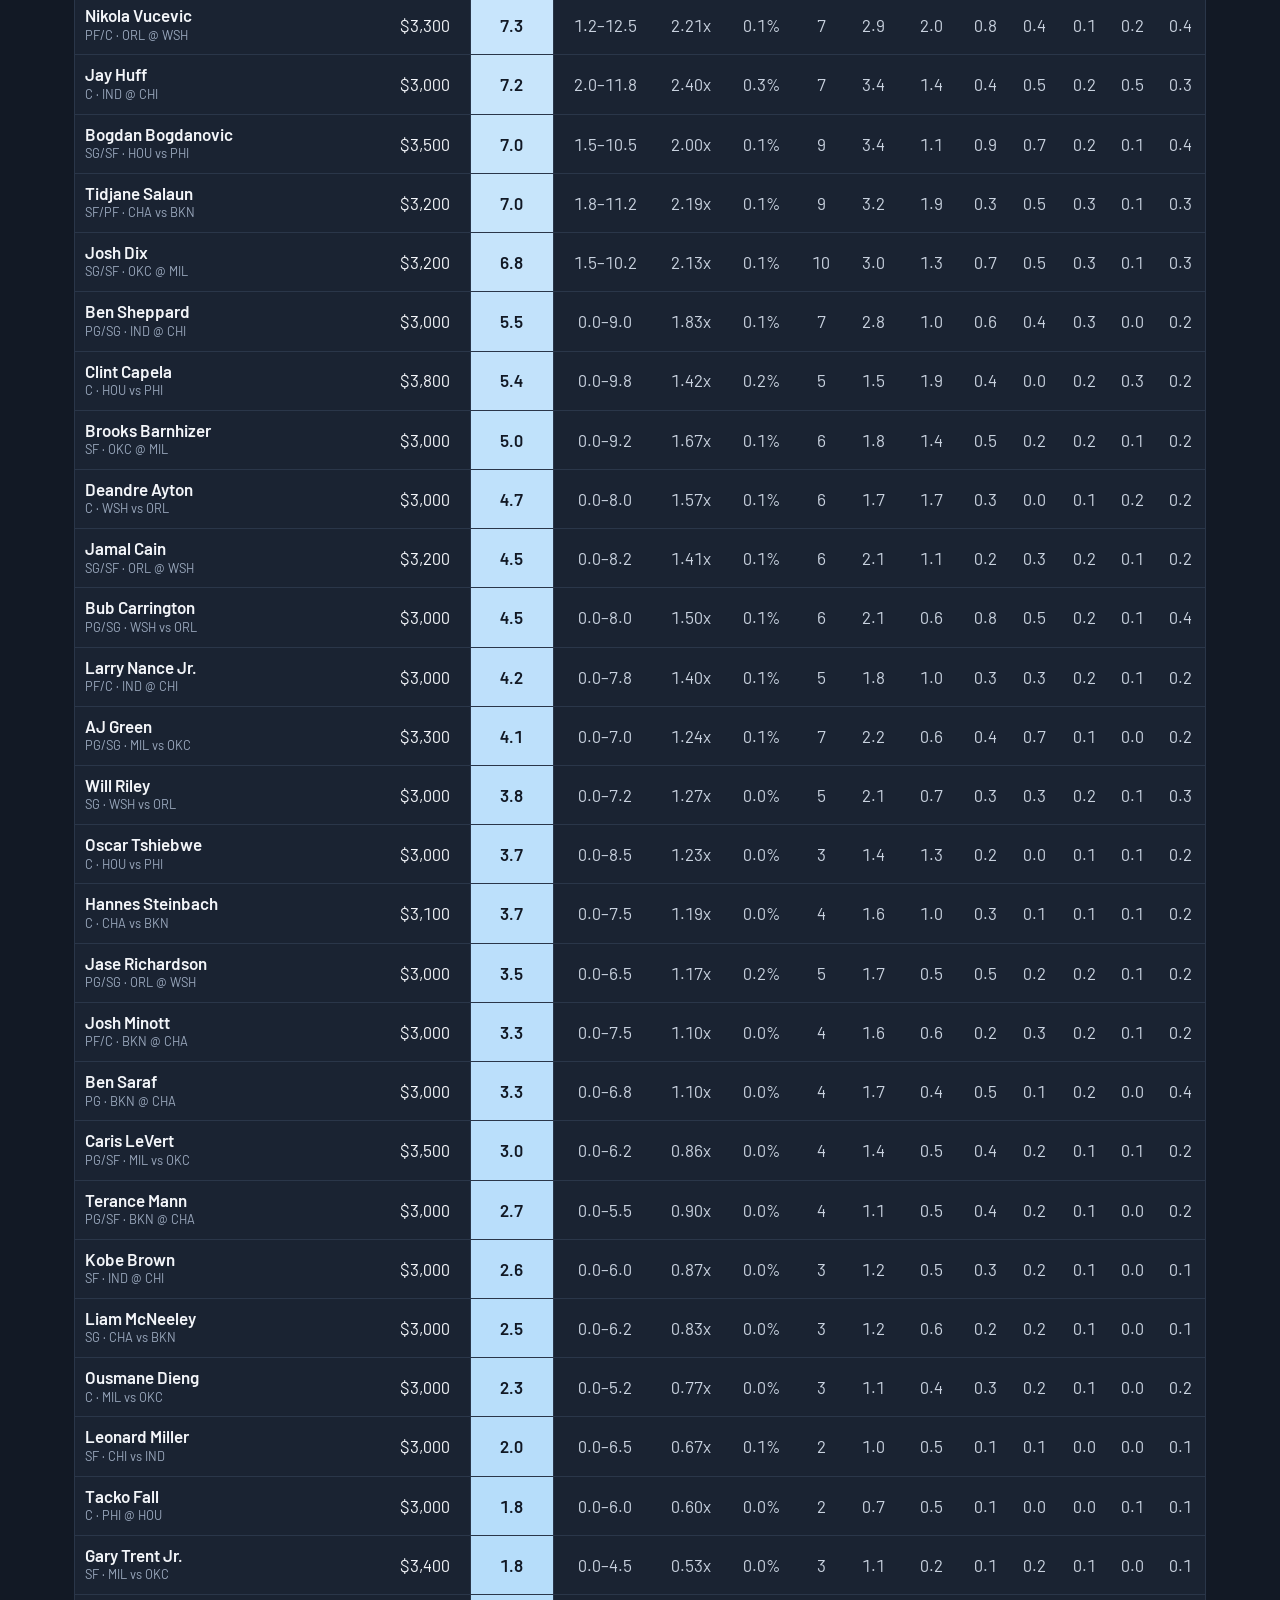
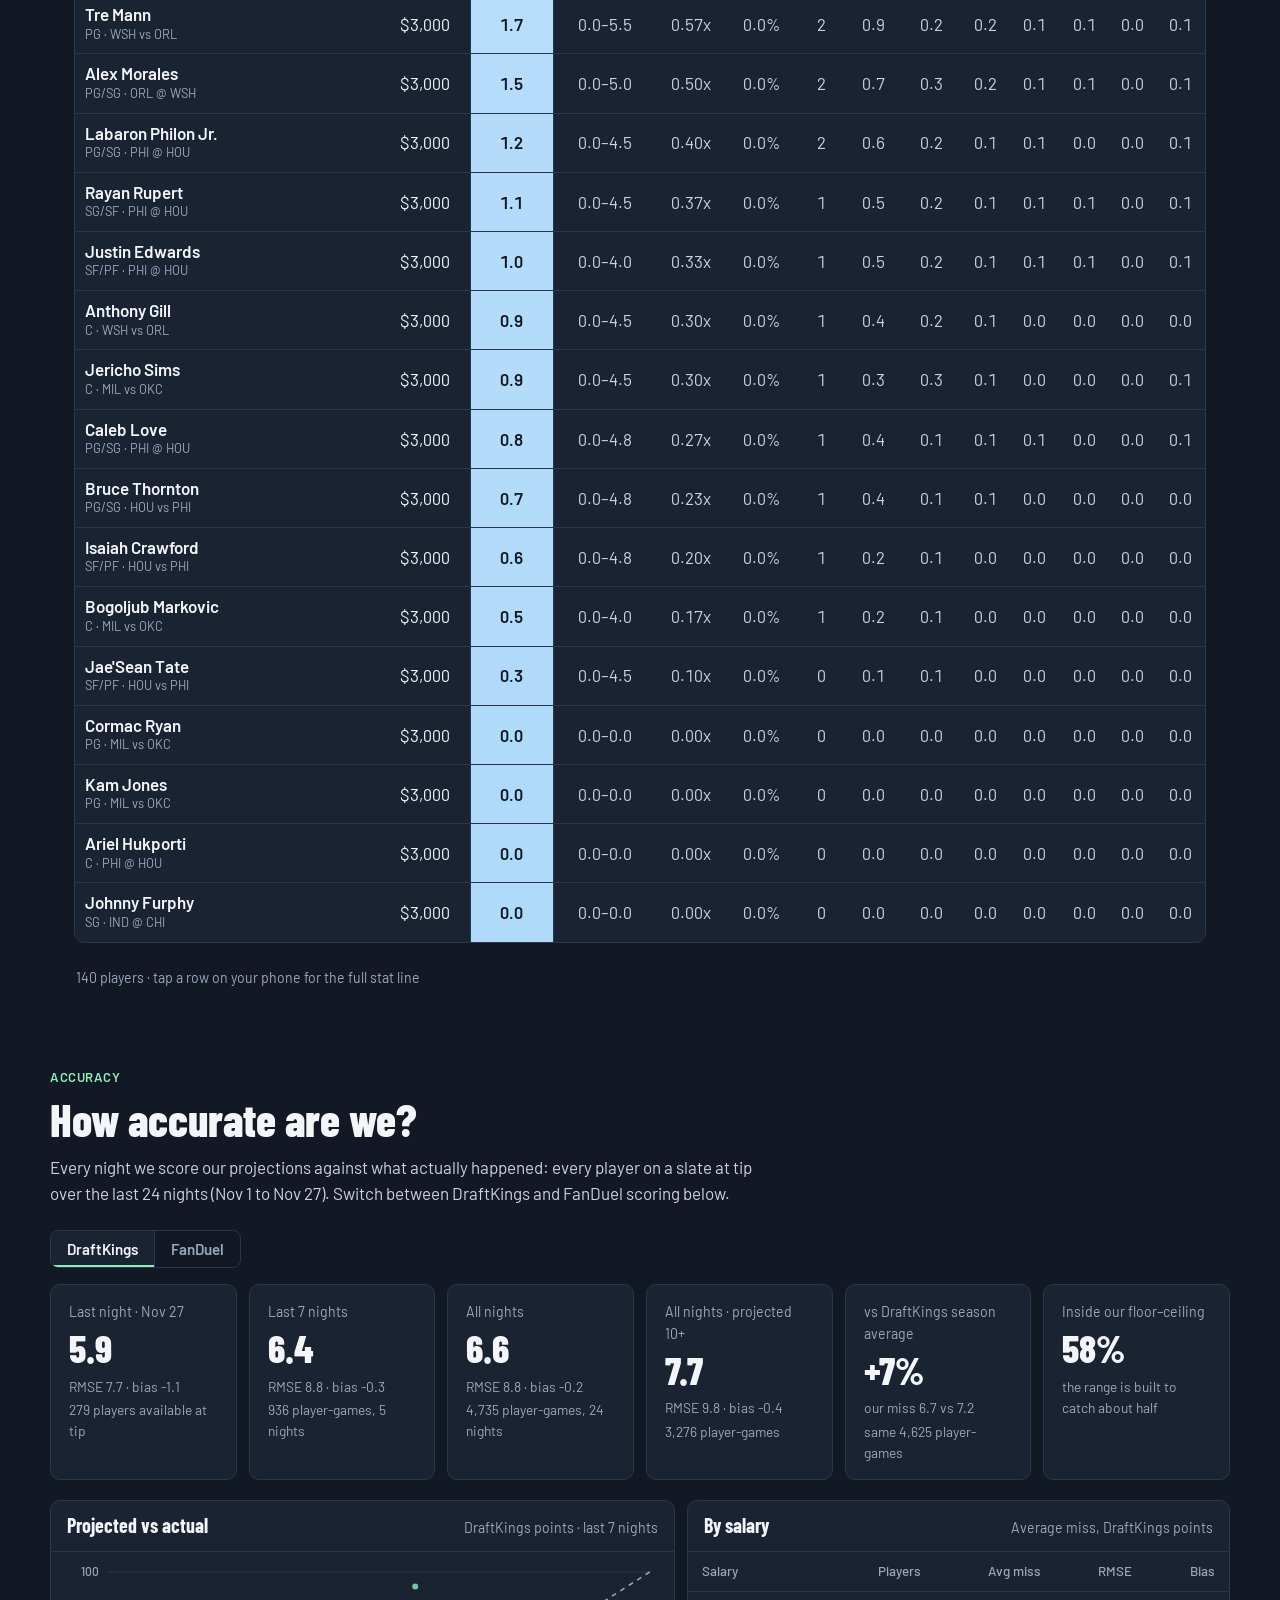
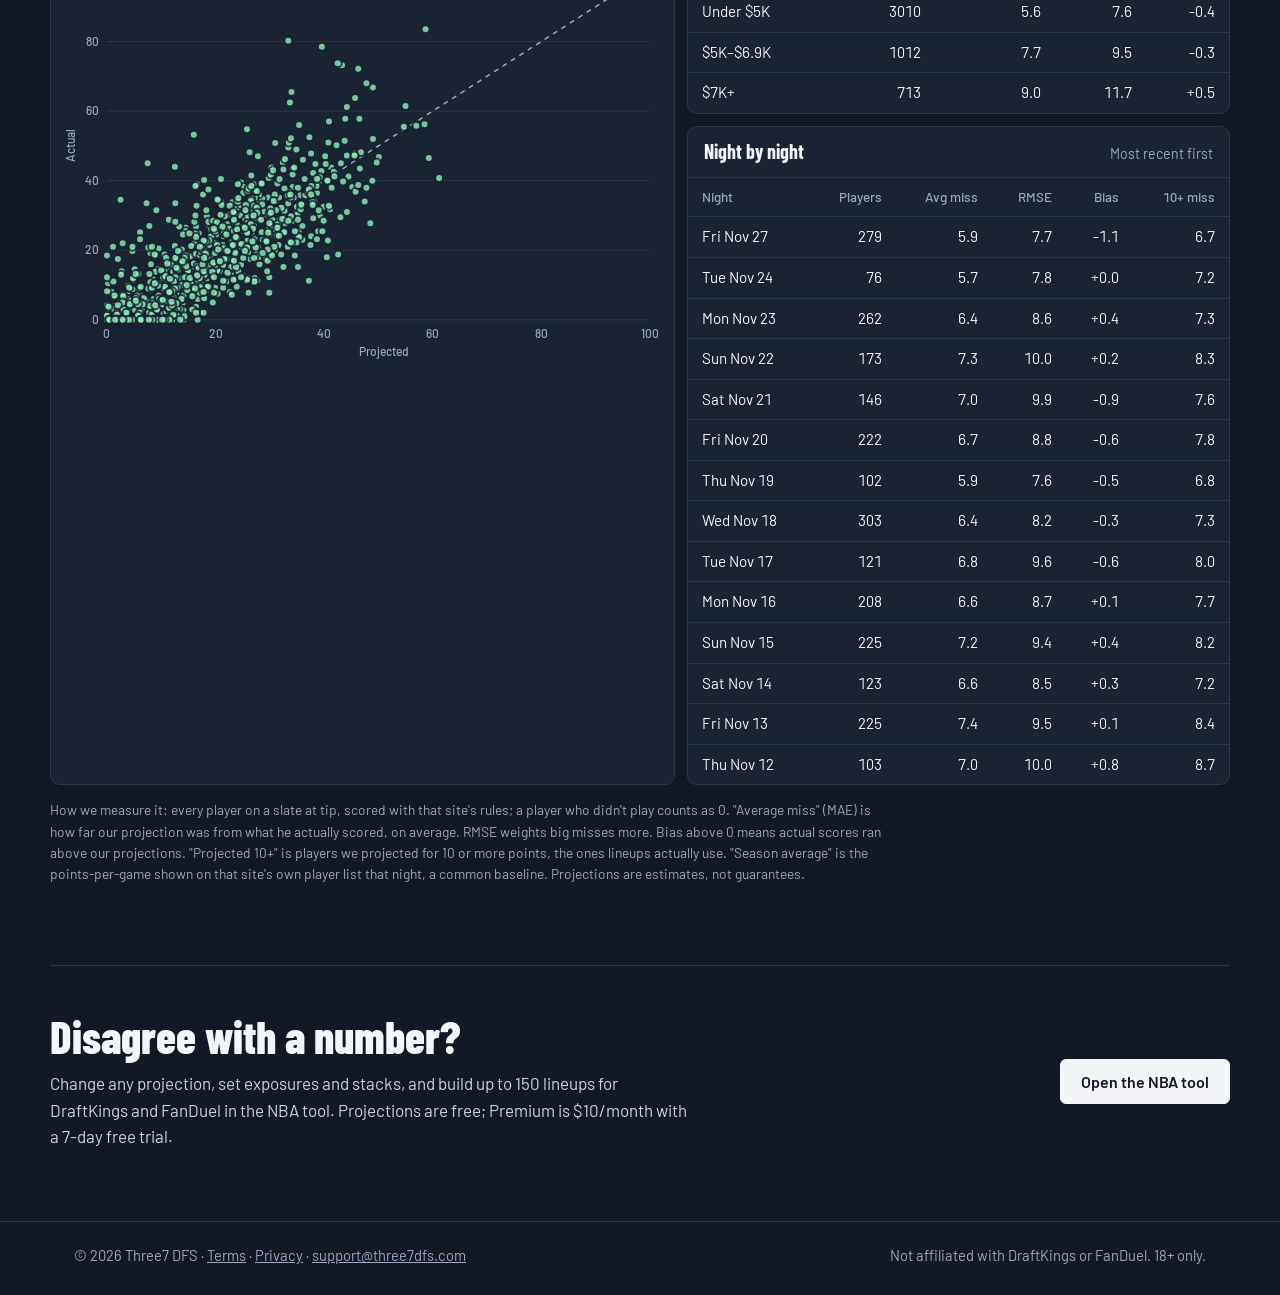
